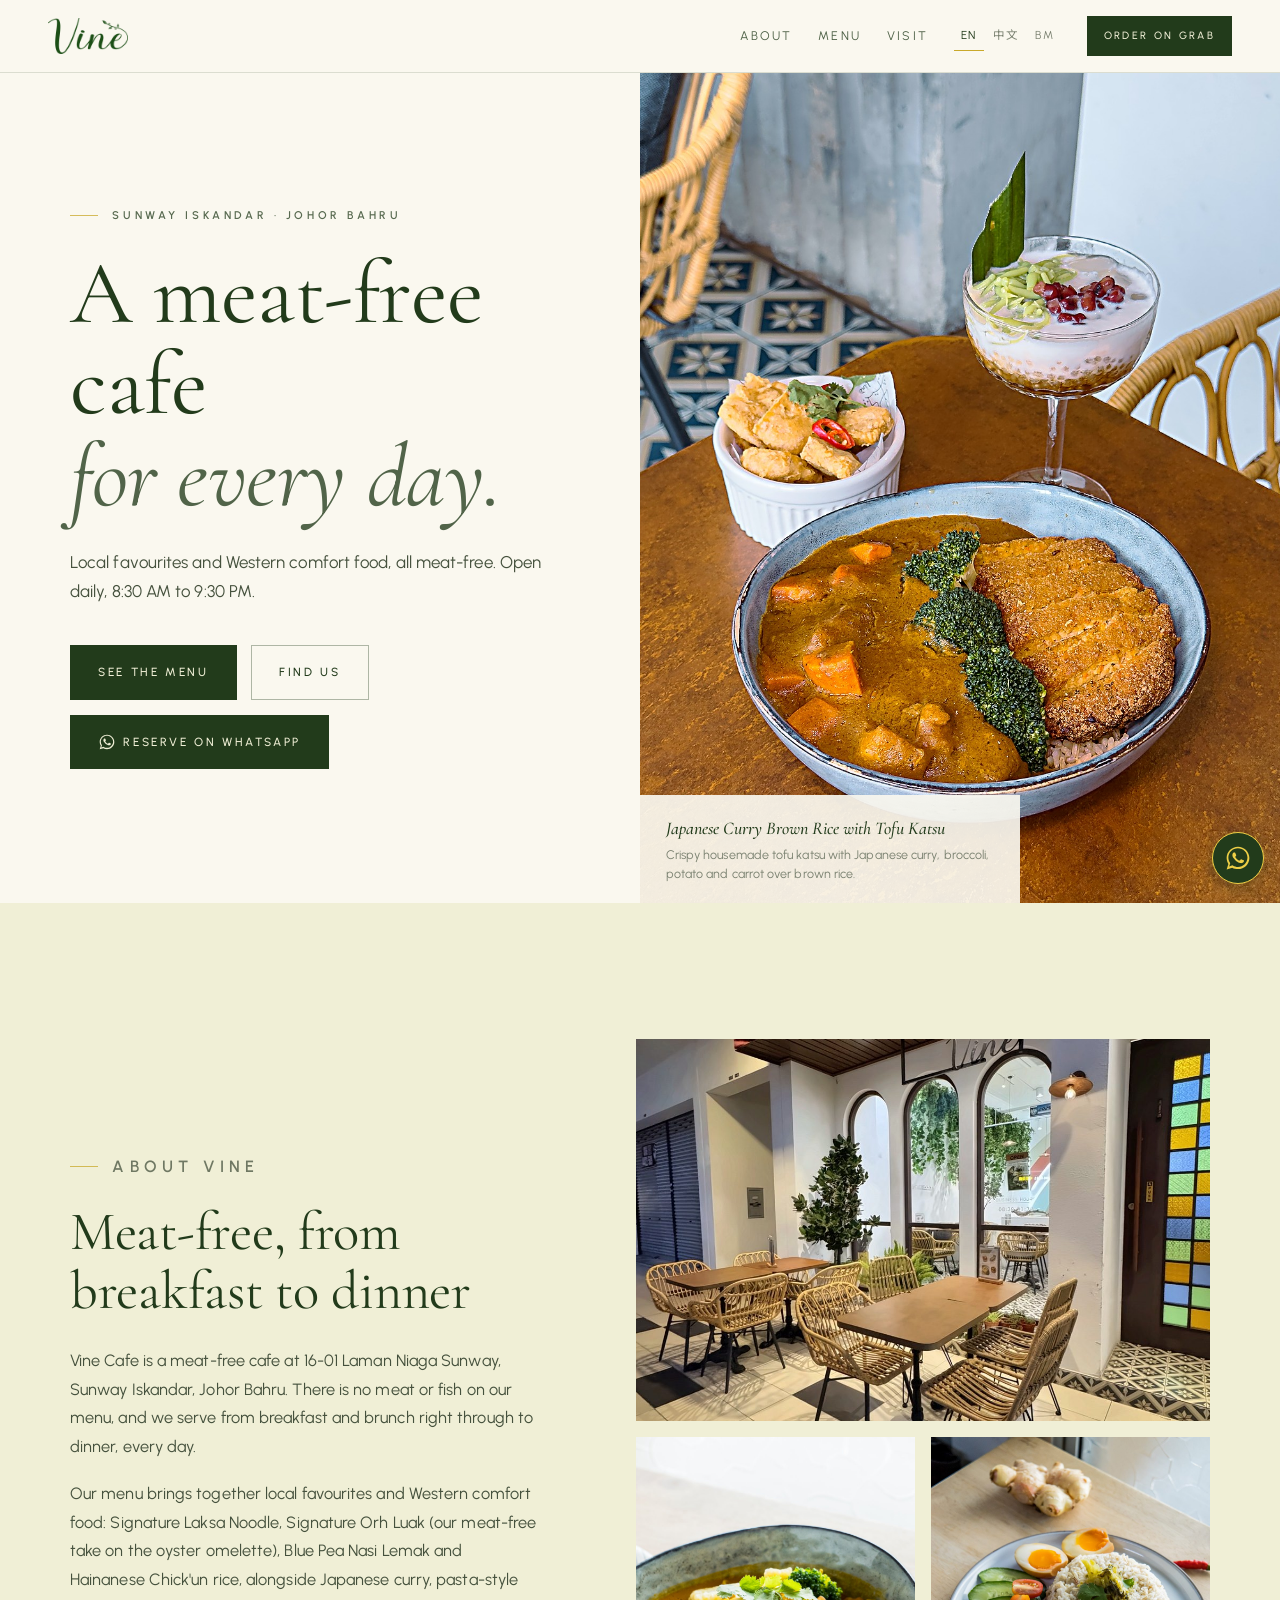
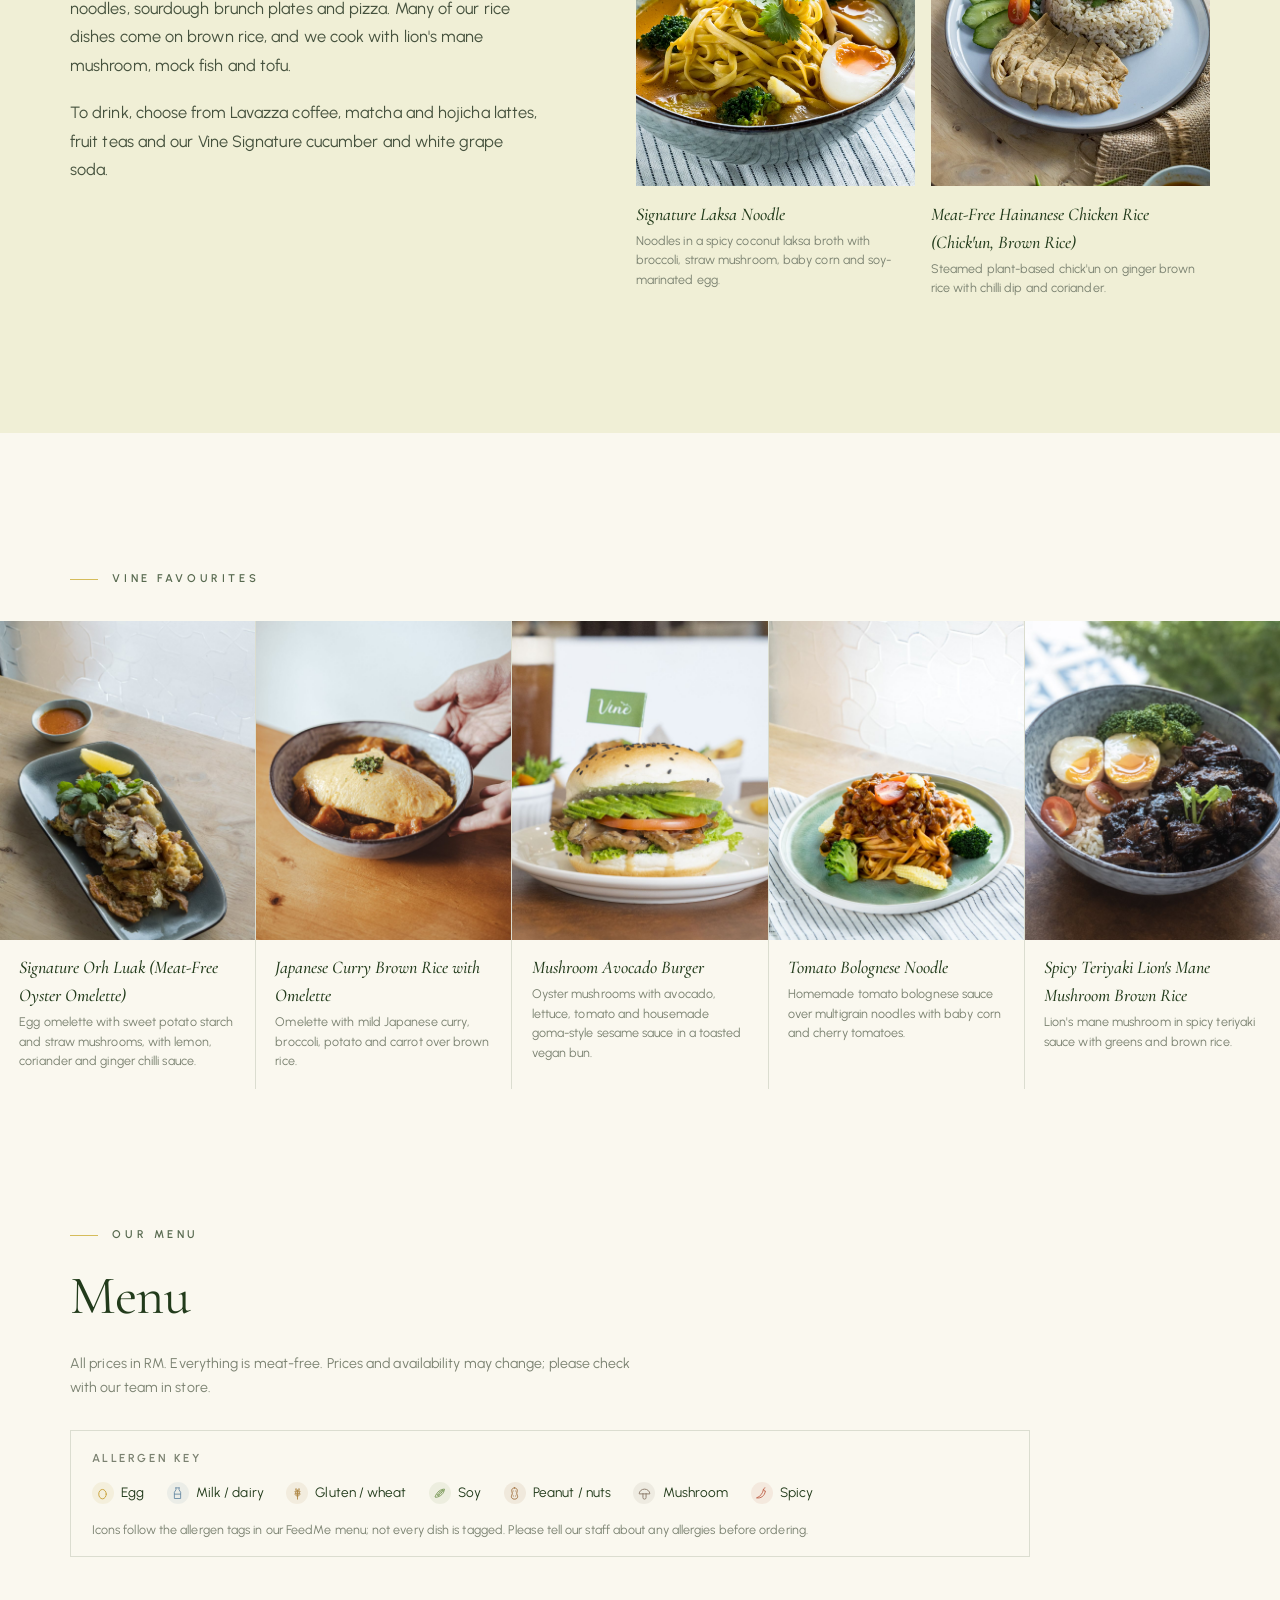
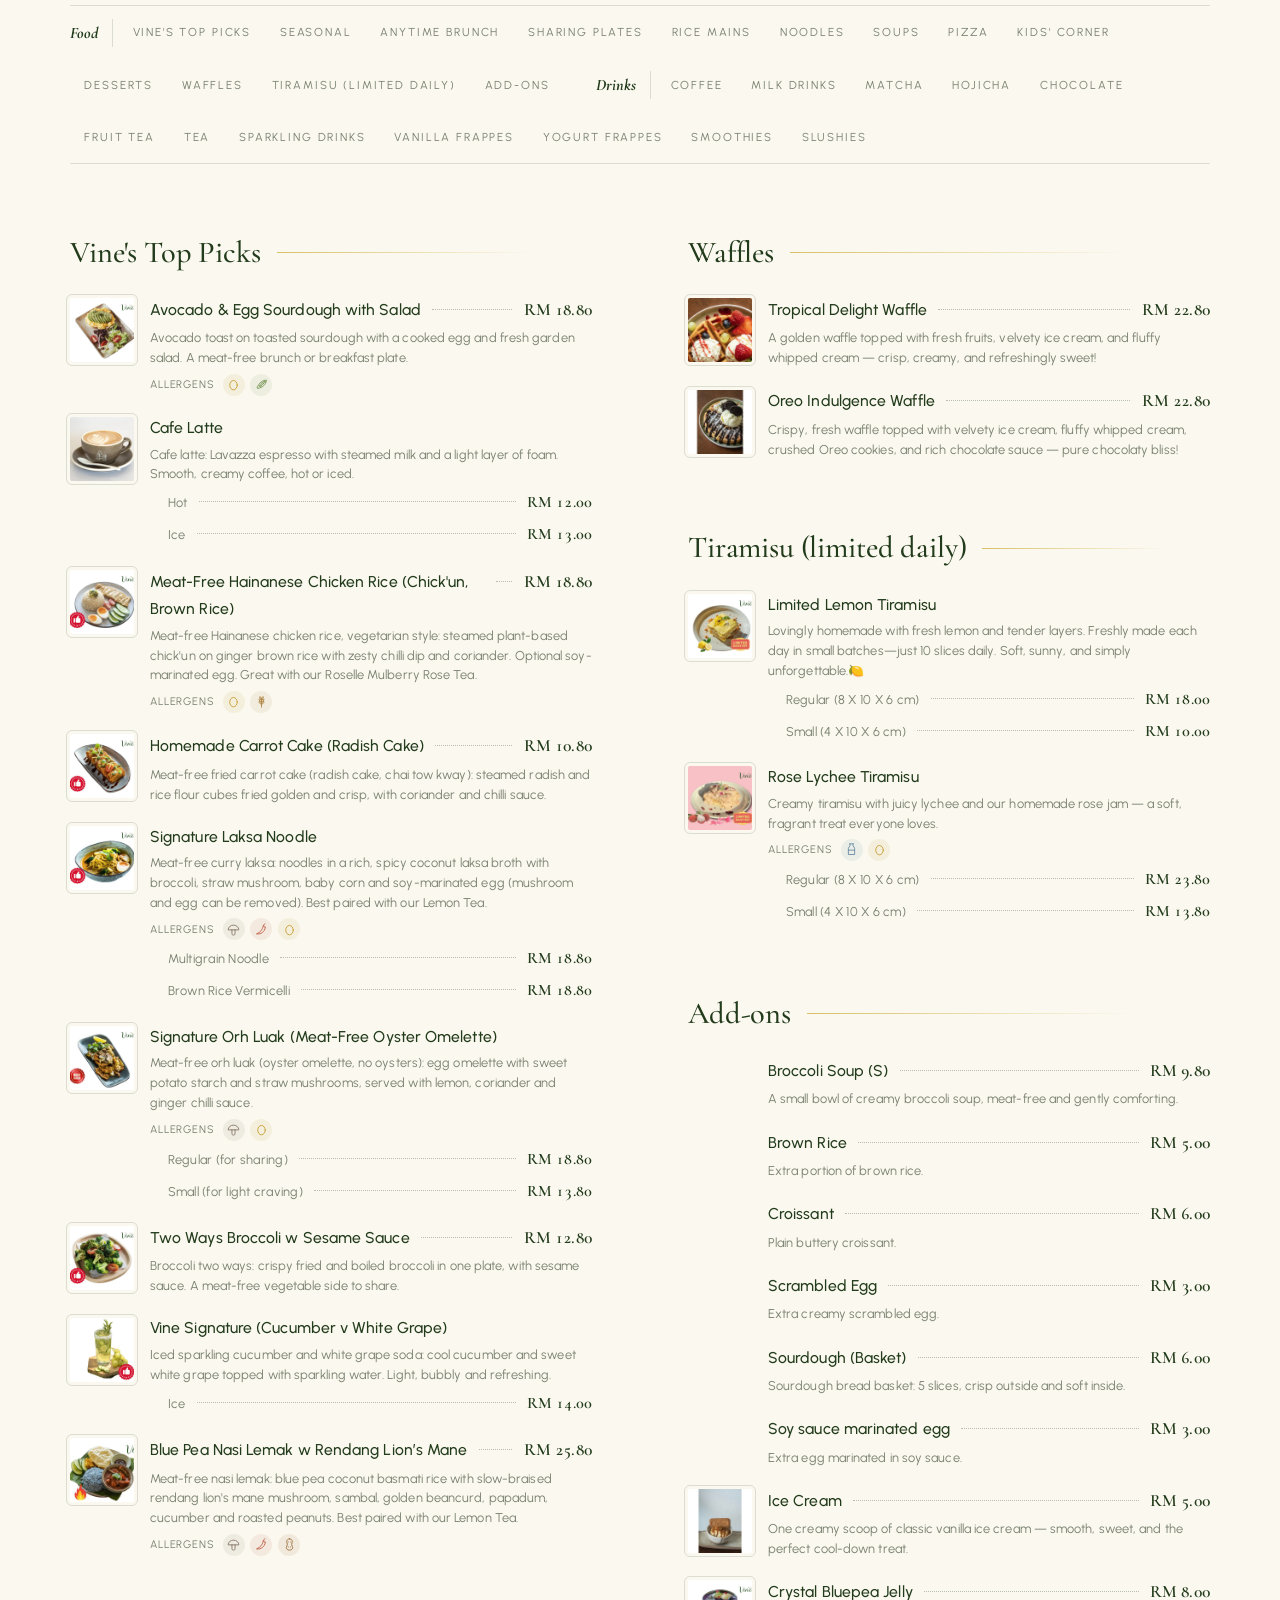
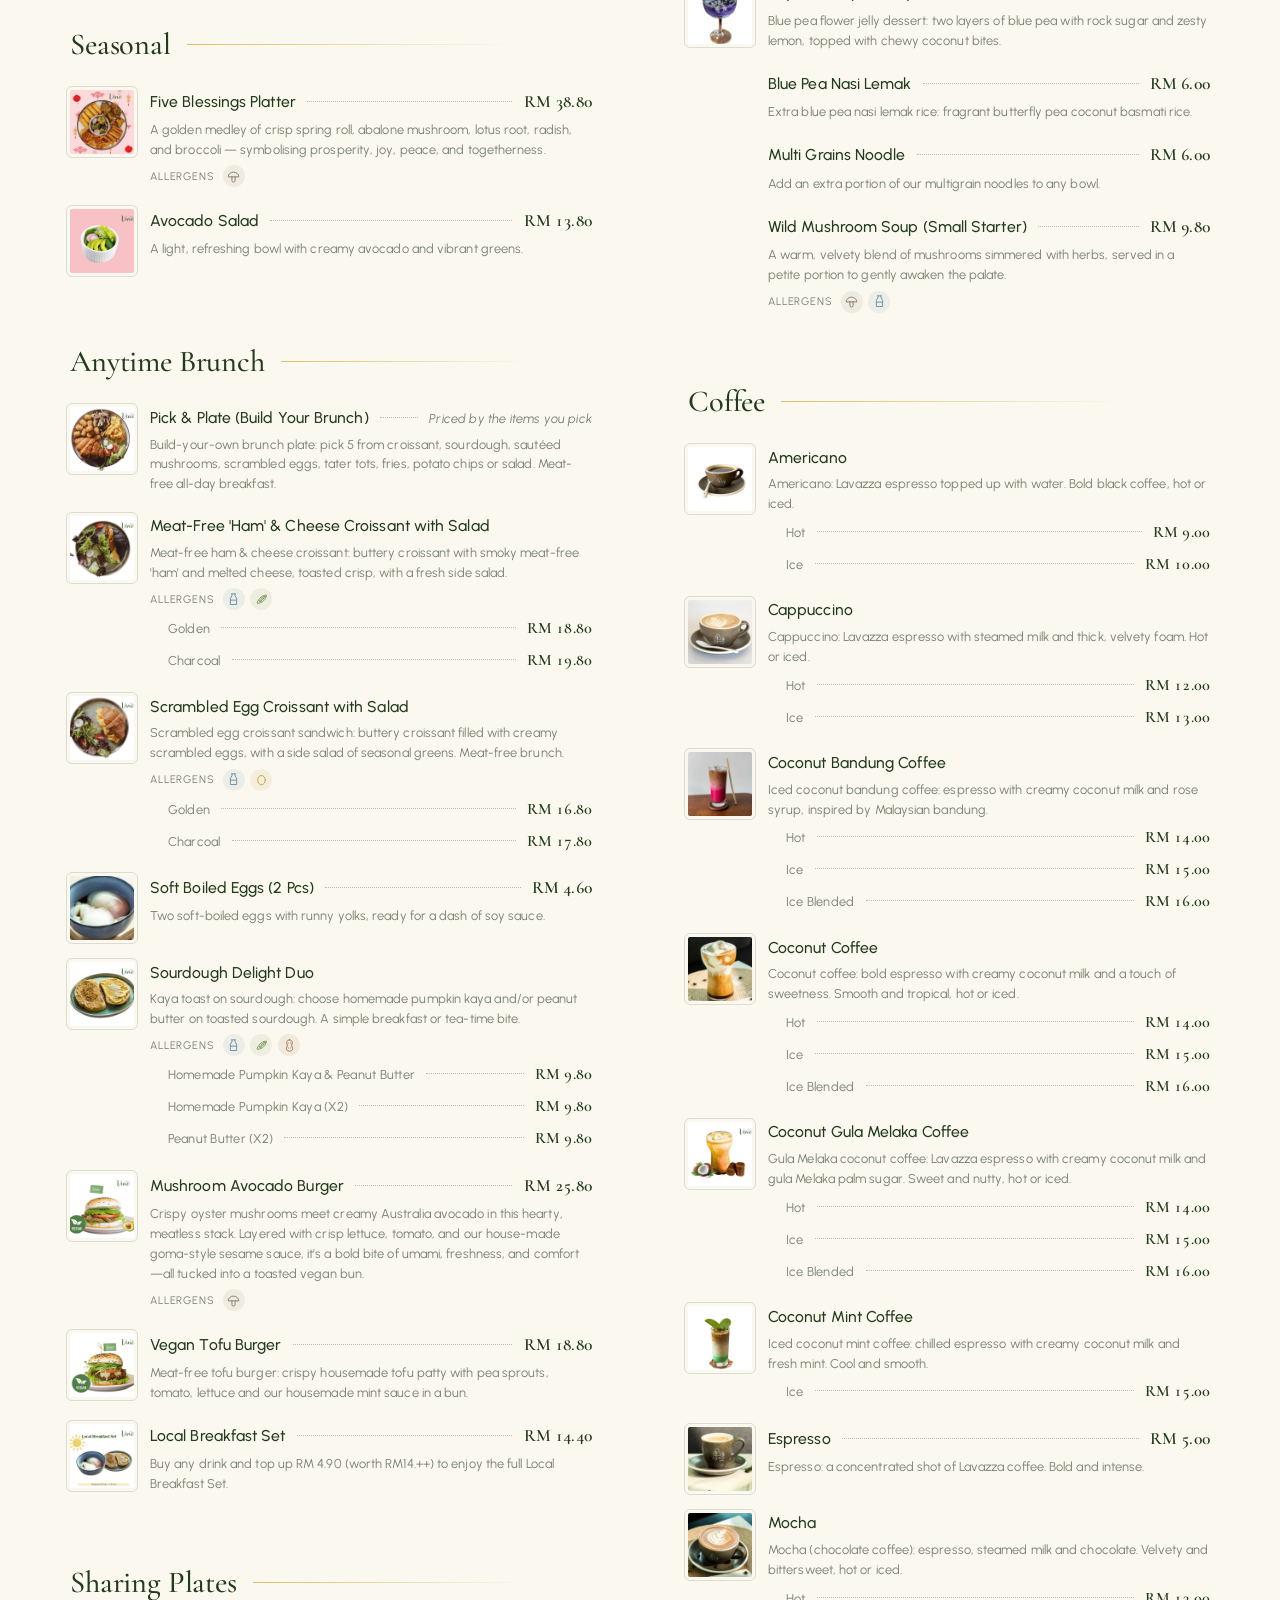
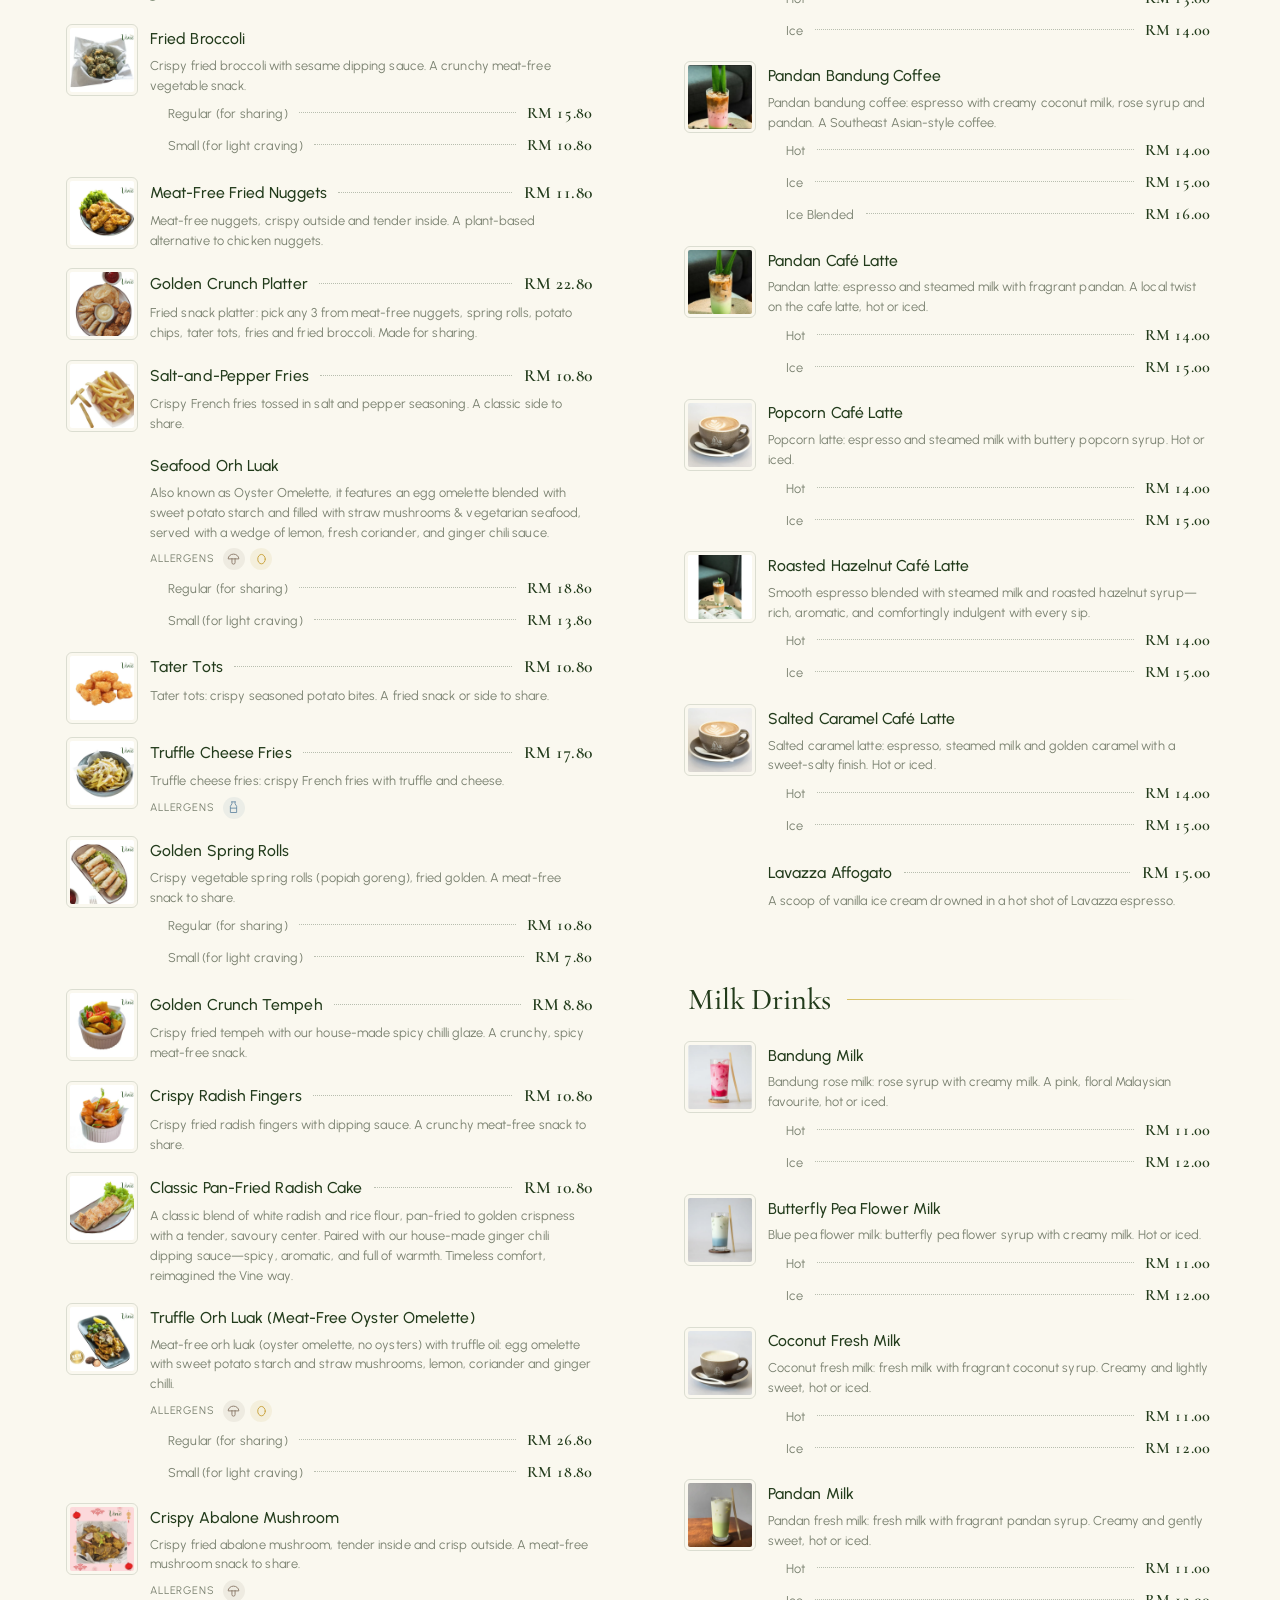
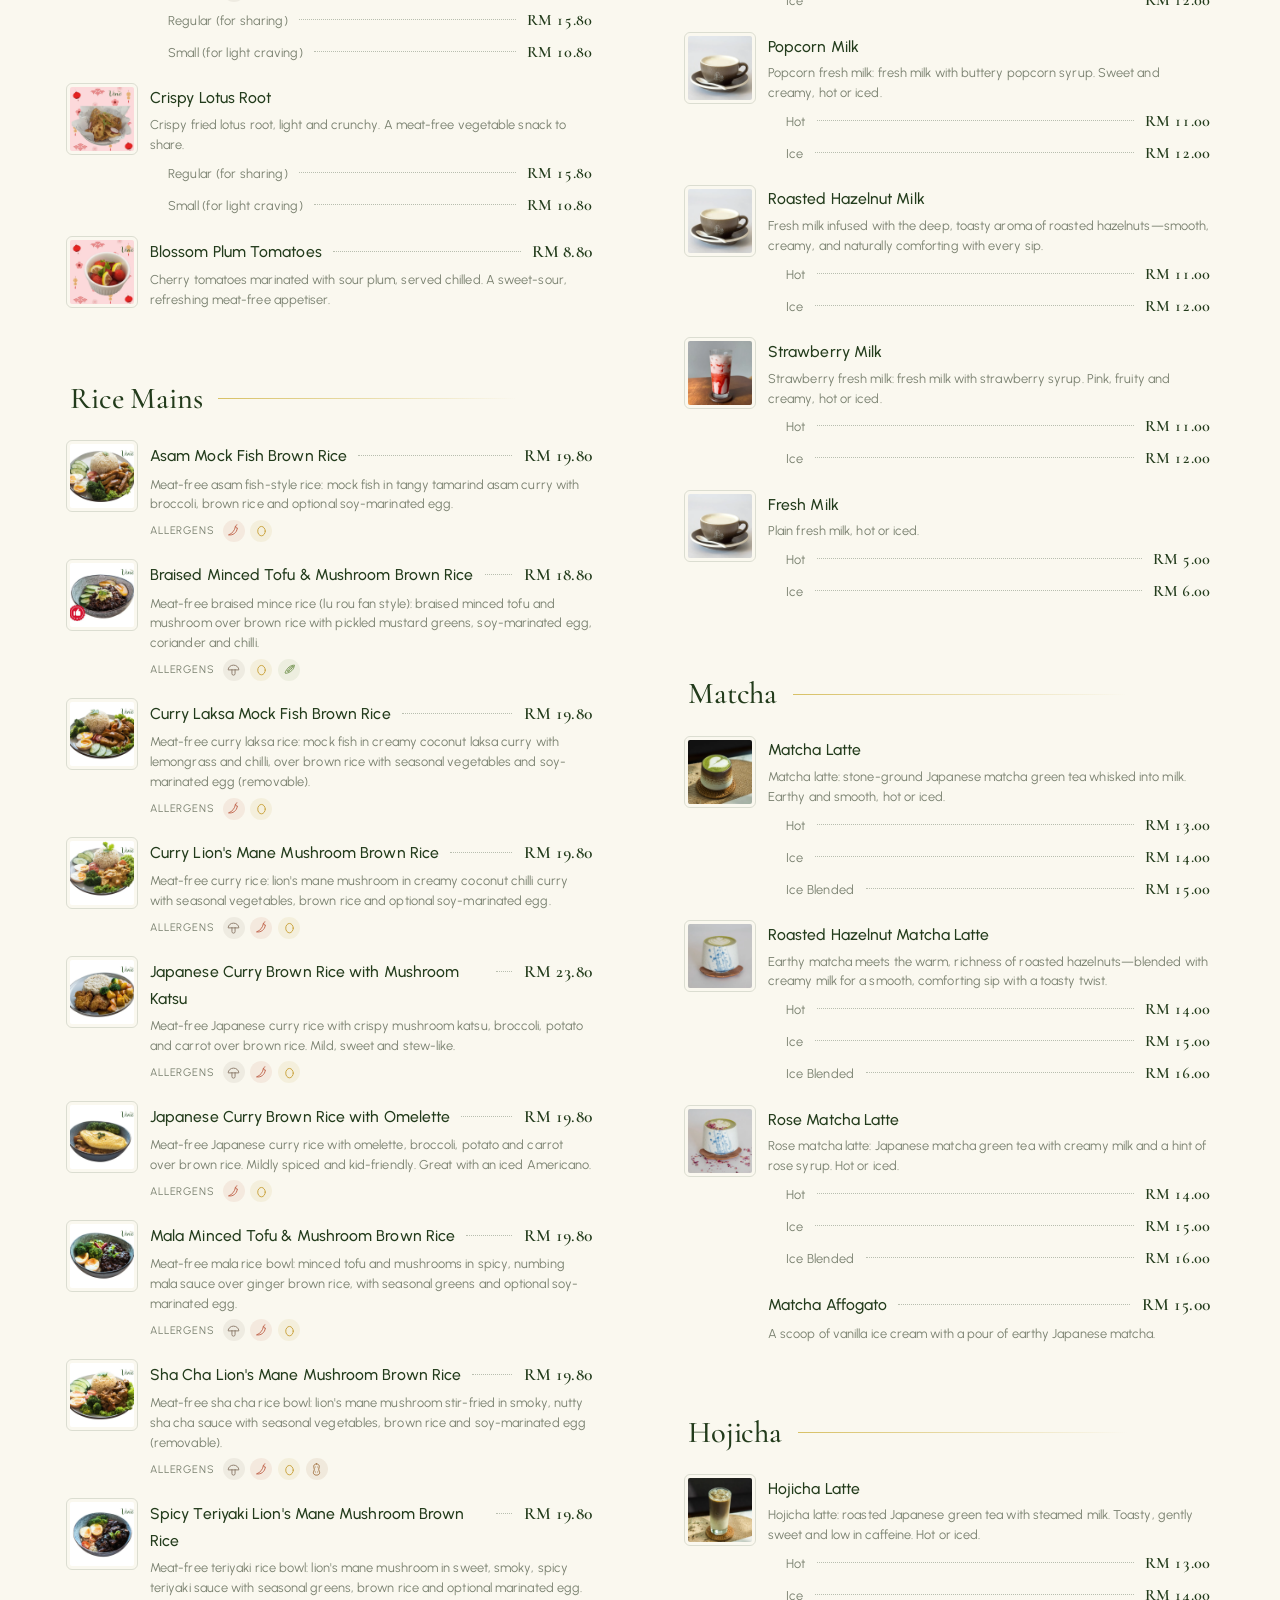
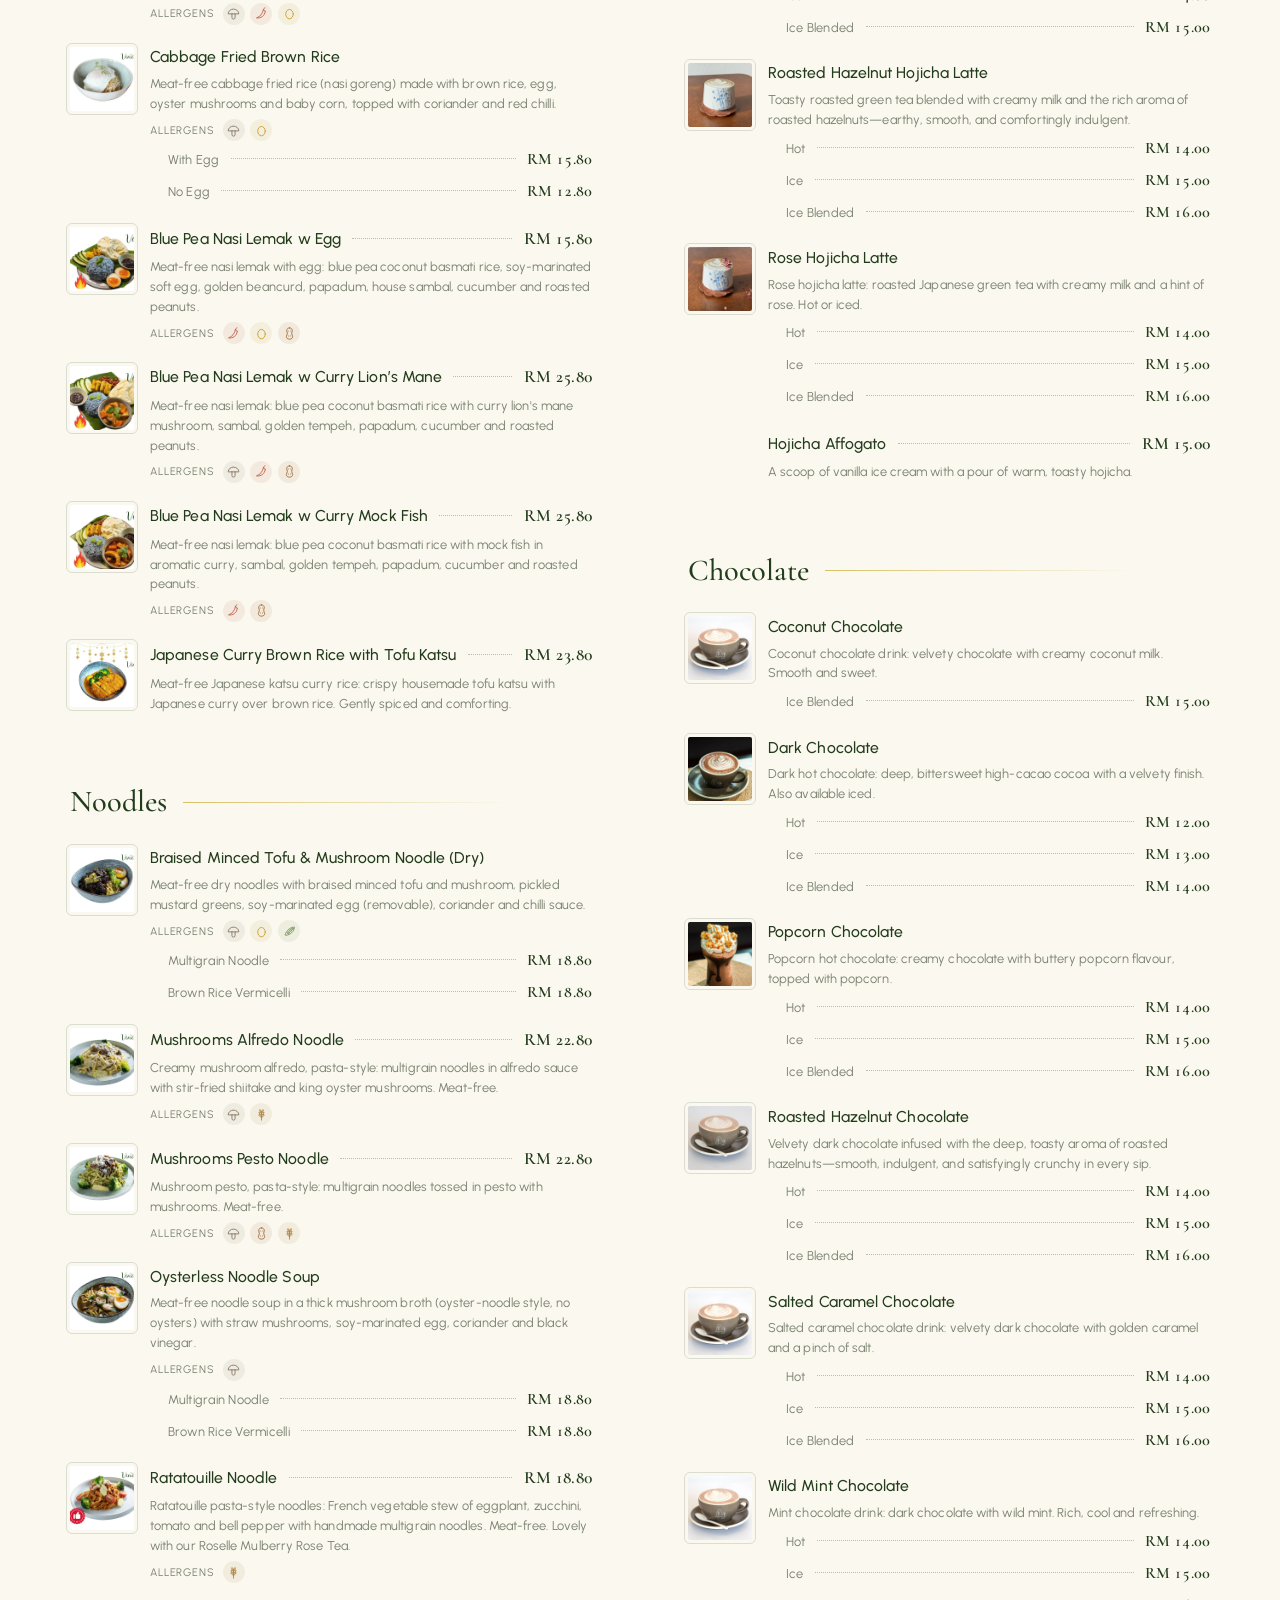
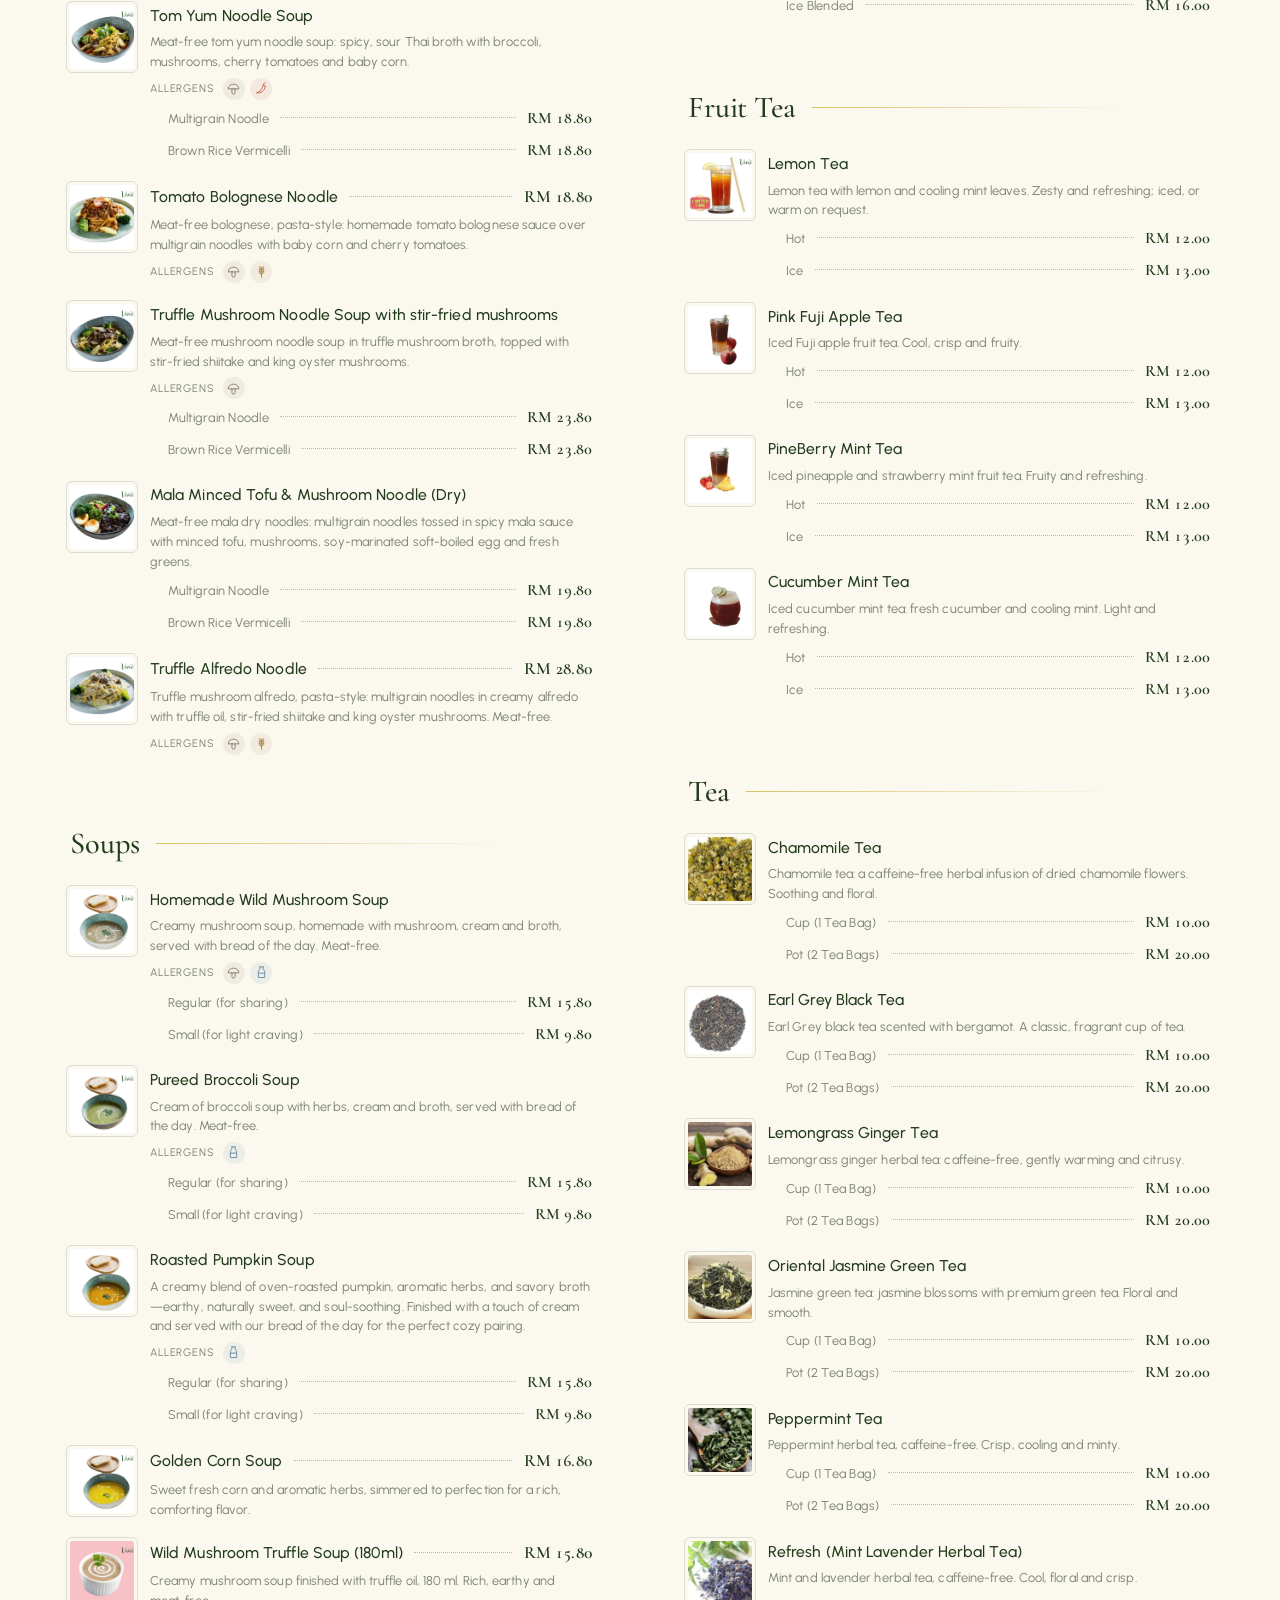
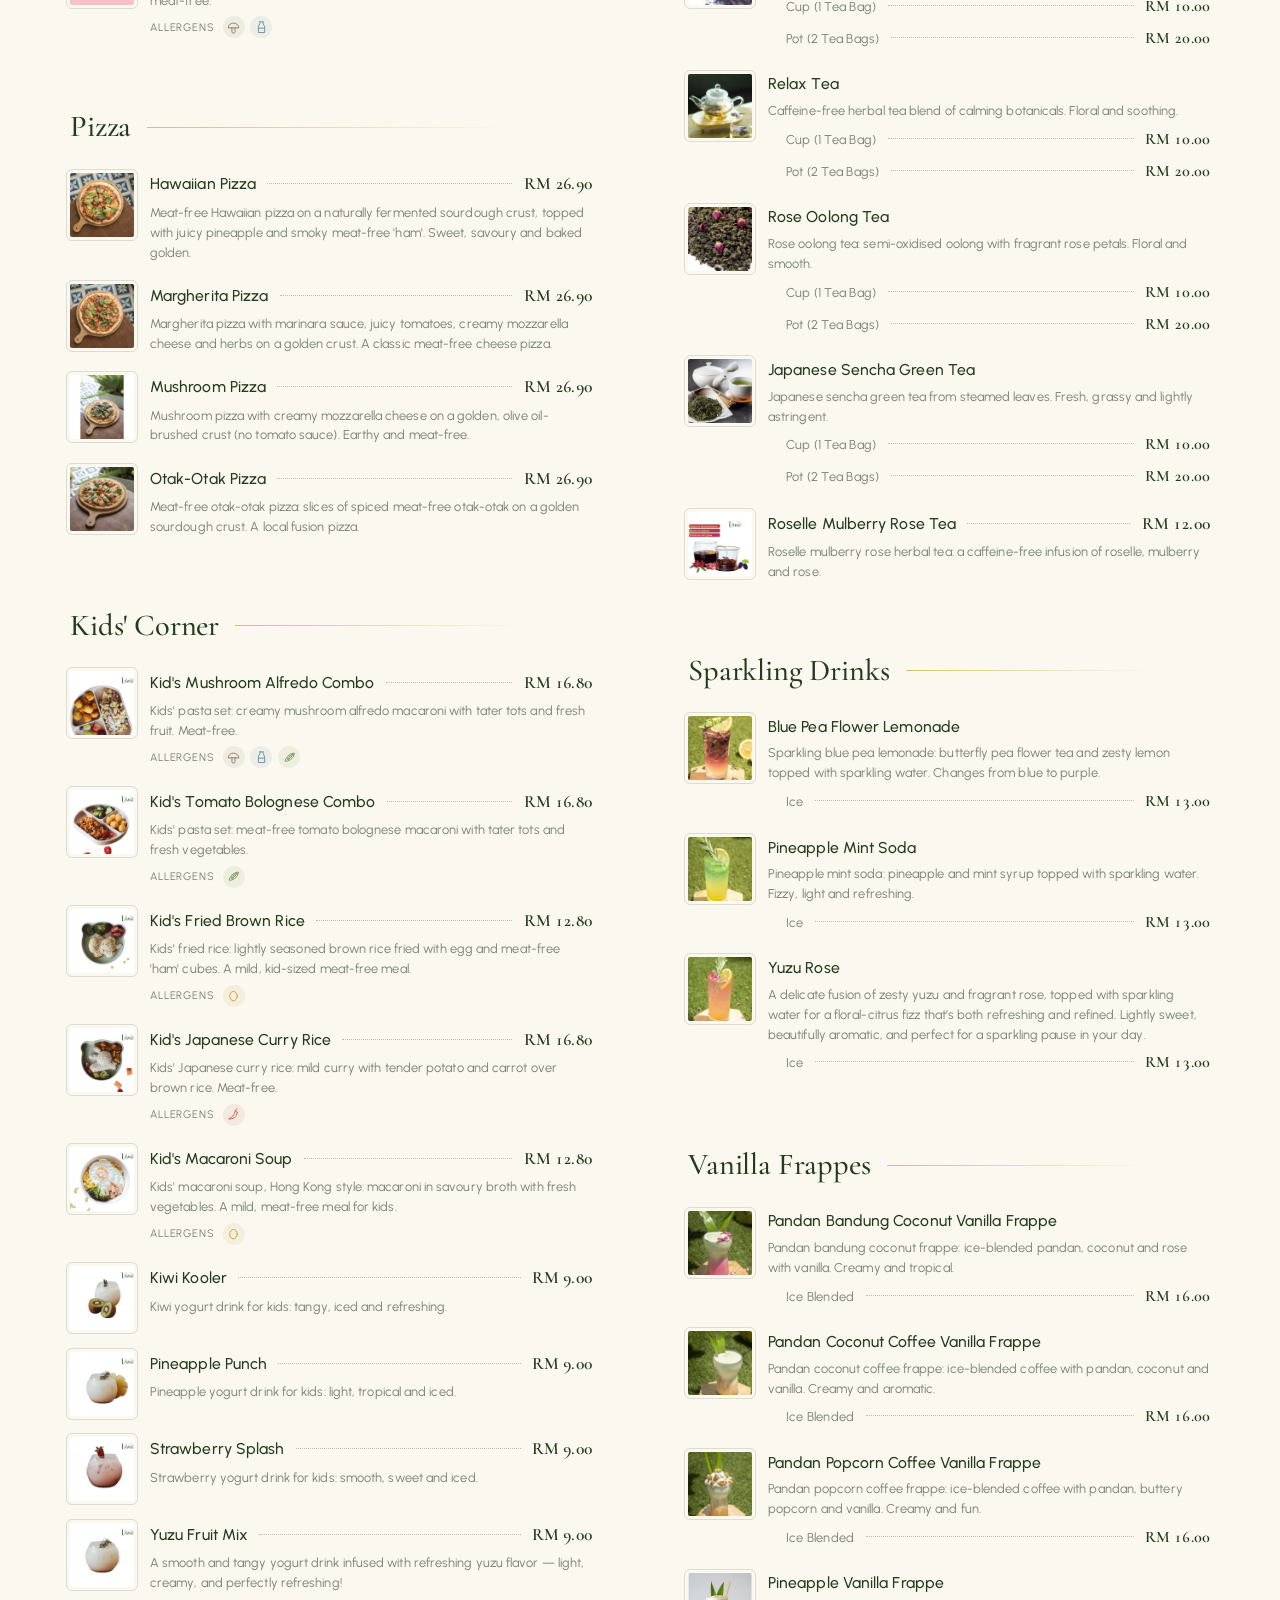
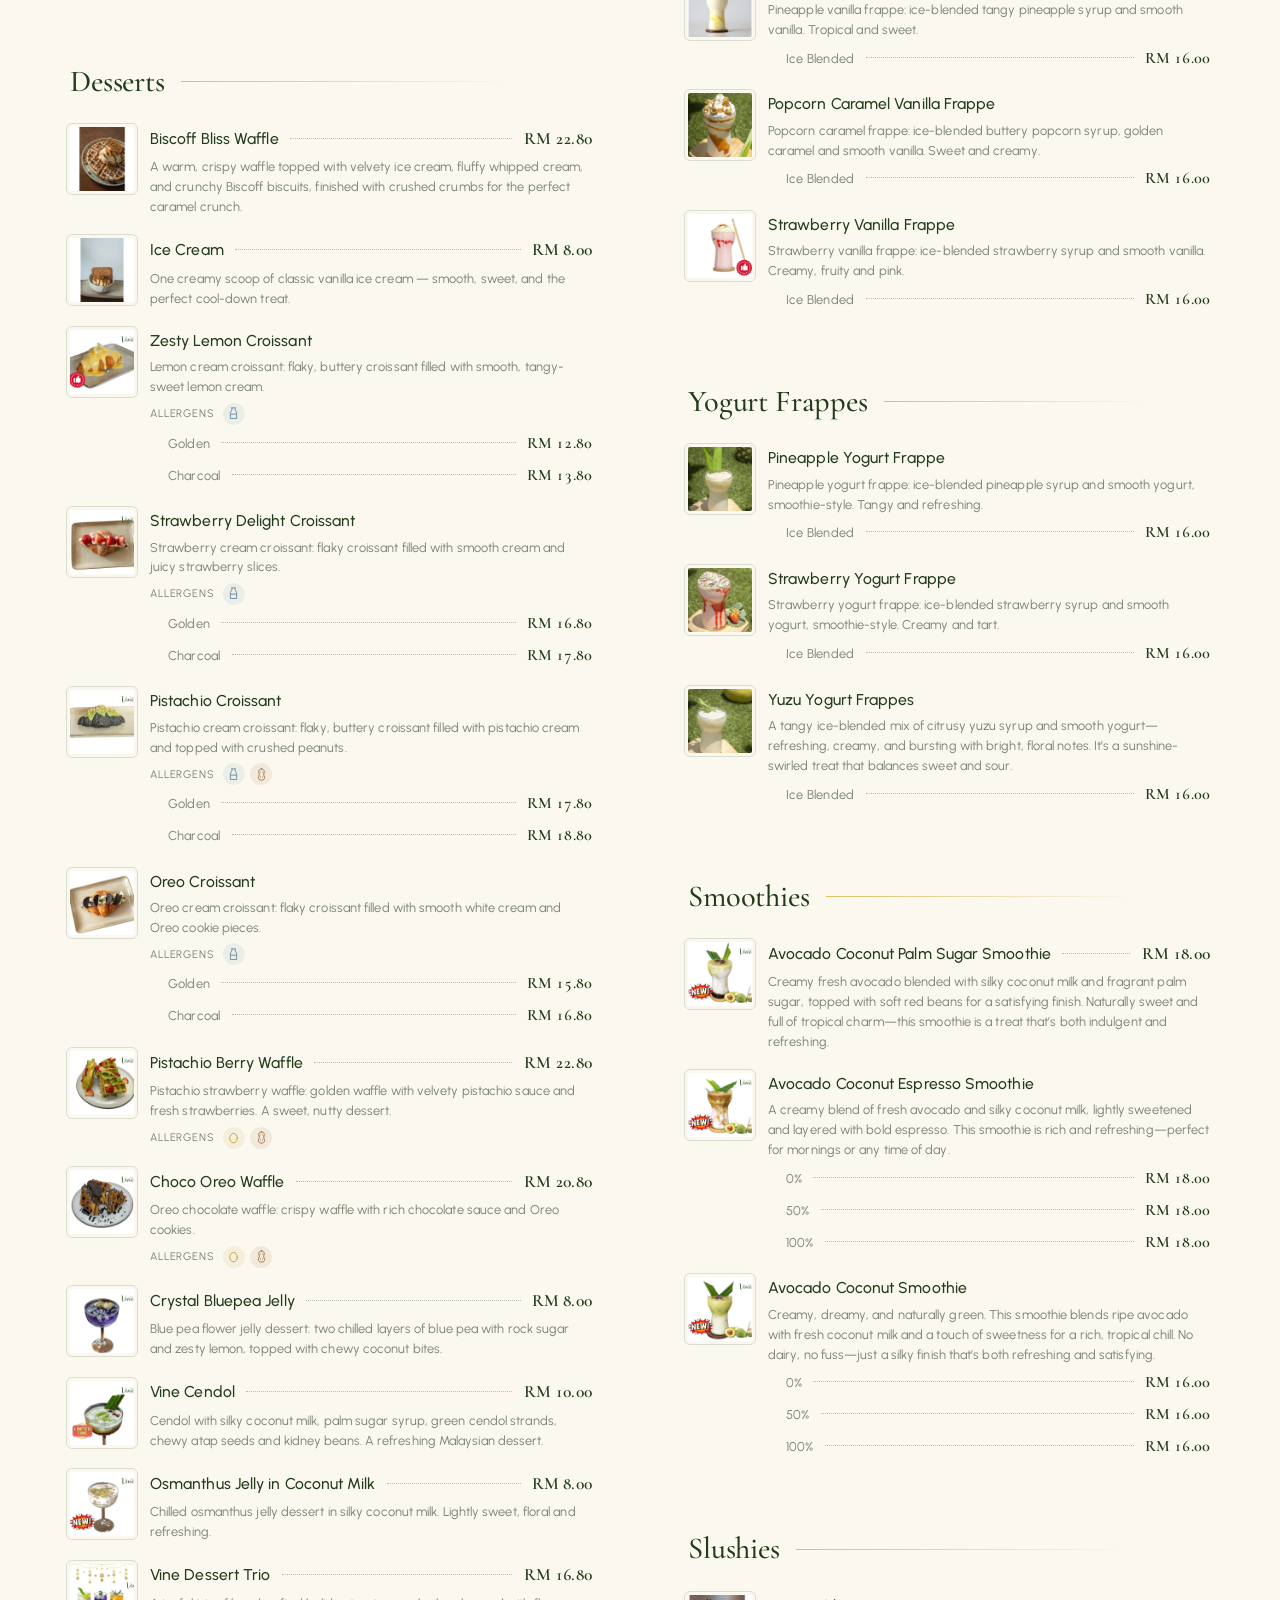
==== index.html @ e1007457 "Menu sync with FeedMe 21 Oct: remove Potato Flat Chips" ====
<!doctype html>
<html lang="en">
<head>
<meta charset="utf-8">
<meta name="viewport" content="width=device-width, initial-scale=1">
<title>Vine Cafe | Meat-free cafe in Sunway Iskandar, Johor Bahru</title>
<meta name="description" content="Vine Cafe is a meat-free cafe at 16-01 Laman Niaga Sunway, Sunway Iskandar, Johor Bahru. Open daily 8:30 AM to 9:30 PM.">
<link rel="canonical" href="https://vine-cafe.com/">
<link rel="alternate" hreflang="en" href="https://vine-cafe.com/?lang=en">
<link rel="alternate" hreflang="zh-Hans" href="https://vine-cafe.com/?lang=zh">
<link rel="alternate" hreflang="ms" href="https://vine-cafe.com/?lang=ms">
<link rel="alternate" hreflang="x-default" href="https://vine-cafe.com/">
<meta property="og:type" content="website">
<meta property="og:url" content="https://vine-cafe.com/">
<meta property="og:title" content="Vine Cafe | Meat-free cafe in Sunway Iskandar">
<meta property="og:description" content="Local favourites and Western comfort food, all meat-free. Open daily 8:30 AM to 9:30 PM.">
<meta property="og:image" content="https://vine-cafe.com/images/orh_luak.jpg">
<meta name="theme-color" content="#223B1B">
<link rel="icon" href="images/vine_logo.png">
<link rel="preconnect" href="https://fonts.googleapis.com"><link rel="preconnect" href="https://fonts.gstatic.com" crossorigin>
<link href="https://fonts.googleapis.com/css2?family=Cormorant+Garamond:ital,wght@0,400;0,500;0,600;1,400;1,500&family=Urbanist:wght@400;500;600&family=Noto+Sans+SC:wght@400;500;700&family=Noto+Serif+SC:wght@400;500;600&display=swap" rel="stylesheet">
<link rel="stylesheet" href="styles.css">
<script type="application/ld+json">{"@context":"https://schema.org","@type":"CafeOrCoffeeShop","name":"Vine Cafe","url":"https://vine-cafe.com/","telephone":"+60134144199","image":"https://vine-cafe.com/images/orh_luak.jpg","servesCuisine":"Meat-free","address":{"@type":"PostalAddress","streetAddress":"16-01, Laman Niaga Sunway, Persiaran Medini 3, Sunway Iskandar","postalCode":"79250","addressLocality":"Iskandar Puteri","addressRegion":"Johor","addressCountry":"MY"},"openingHoursSpecification":[{"@type":"OpeningHoursSpecification","dayOfWeek":["Monday","Tuesday","Wednesday","Thursday","Friday","Saturday","Sunday"],"opens":"08:30","closes":"21:30"}],"sameAs":["https://www.instagram.com/vinecafejb/","https://www.facebook.com/vinecafejb/","https://www.tiktok.com/@vinecafejb"]}</script>
<script>(function(){var q=new URLSearchParams(location.search).get('lang');var l=q||localStorage.getItem('vine_lang')||'en';if(['en','zh','ms'].indexOf(l)<0)l='en';document.documentElement.lang={en:'en',zh:'zh-Hans',ms:'ms'}[l];document.documentElement.dataset.lang=l;document.documentElement.classList.add('js');})();</script>
</head>
<body class="t-main">
<header class="top">
  <a class="brand" href="#top"><img src="images/vine_logo.png" alt="Vine Cafe logo" width="160" height="72"></a>
  <nav class="links"><a href="#about"><span data-i18n data-zh="关于我们" data-ms="Tentang Kami">About</span></a><a href="#menu"><span data-i18n data-zh="菜单" data-ms="Menu">Menu</span></a><a href="#visit"><span data-i18n data-zh="到访" data-ms="Lawati">Visit</span></a>
   <span class="lang" role="group" aria-label="Language"><button data-l="en" lang="en">EN</button><button data-l="zh" lang="zh-Hans">中文</button><button data-l="ms" lang="ms">BM</button></span>
   <a class="btn sm" href="https://food.grab.com/my/en/restaurant/restaurant/1-C4DKAK4EA7LUEJ" target="_blank" rel="noopener"><span data-i18n data-zh="Grab 下单" data-ms="Pesan di Grab">Order on Grab</span></a></nav>
</header>
<main id="top">
<section class="hero">
  <div class="hero-text">
    <p class="kicker"><span data-i18n data-zh="Sunway Iskandar · 新山" data-ms="Sunway Iskandar · Johor Bahru">Sunway Iskandar · Johor Bahru</span></p>
    <h1><span data-i18n data-zh="一家素食咖啡馆，" data-ms="Kafe tanpa daging">A meat-free cafe</span> <em><span data-i18n data-zh="天天都欢迎你。" data-ms="untuk setiap hari.">for every day.</span></em></h1>
    <p class="lead"><span data-i18n data-zh="本地风味与西式家常料理，道道素食。每天营业，早上 8:30 至晚上 9:30。" data-ms="Hidangan kegemaran tempatan dan makanan Barat yang menyelerakan, semuanya tanpa daging. Dibuka setiap hari, 8:30 pagi hingga 9:30 malam.">Local favourites and Western comfort food, all meat-free. Open daily, 8:30 AM to 9:30 PM.</span></p>
    <div class="ctas"><a class="btn" href="#menu"><span data-i18n data-zh="查看菜单" data-ms="Lihat menu">See the menu</span></a><a class="btn ghost" href="#visit"><span data-i18n data-zh="找到我们" data-ms="Cari kami">Find us</span></a><a class="btn wa" href="https://wa.me/60134144199?text=Hi%20Vine%2C%20I%27d%20like%20to%20make%20a%20reservation." target="_blank" rel="noopener"><svg class="wa-ic" viewBox="0 0 32 32" width="18" height="18" aria-hidden="true" focusable="false"><path fill="currentColor" d="M16 3C8.8 3 3 8.7 3 15.8c0 2.5.7 4.9 2 7L3 29l6.4-2c2 1.1 4.3 1.7 6.6 1.7 7.2 0 13-5.7 13-12.8S23.2 3 16 3zm0 23.4c-2.1 0-4.1-.6-5.9-1.7l-.4-.3-3.8 1.2 1.2-3.7-.3-.4c-1.2-1.8-1.8-3.9-1.8-6 0-5.9 4.9-10.6 10.9-10.6s10.9 4.8 10.9 10.6S22 26.4 16 26.4zm6-7.9c-.3-.2-1.9-1-2.2-1.1-.3-.1-.5-.2-.7.2-.2.3-.8 1-1 1.2-.2.2-.4.2-.7.1-.3-.2-1.4-.5-2.6-1.6-1-.9-1.6-1.9-1.8-2.2-.2-.3 0-.5.1-.7l.5-.6c.2-.2.2-.4.3-.6.1-.2.1-.4 0-.6l-1-2.4c-.3-.6-.5-.5-.7-.5h-.6c-.2 0-.6.1-.9.4-.3.3-1.1 1.1-1.1 2.7s1.2 3.1 1.3 3.3c.2.2 2.3 3.5 5.5 4.9.8.3 1.4.5 1.9.7.8.2 1.5.2 2.1.1.6-.1 1.9-.8 2.2-1.5.3-.7.3-1.4.2-1.5-.1-.2-.3-.3-.6-.4z"/></svg><span data-i18n data-zh="透过 WhatsApp 订位" data-ms="Tempah melalui WhatsApp">Reserve on WhatsApp</span></a></div>
  </div>
  <div class="hero-img"><figure class="hero-fig"><picture><source media="(max-width:899px)" srcset="images/hero/hero_curry_katsu_mobile.jpg"><img src="images/hero_curry_katsu.jpg" fetchpriority="high" alt="Japanese Curry Brown Rice with Tofu Katsu" width="1040" height="1300"></picture><figcaption><b data-i18n data-zh="日式咖喱炸豆腐排糙米饭" data-ms="Nasi Perang Kari Jepun dengan Katsu Tauhu">Japanese Curry Brown Rice with Tofu Katsu</b><span class="cap-d" data-i18n data-zh="自制香脆炸豆腐排配日式咖喱、西兰花、马铃薯和胡萝卜，盖在糙米饭上。" data-ms="Katsu tauhu rangup buatan sendiri dengan kari Jepun, brokoli, kentang dan lobak merah atas nasi perang.">Crispy housemade tofu katsu with Japanese curry, broccoli, potato and carrot over brown rice.</span></figcaption></figure></div>
</section>
<section class="about" id="about">
  <div class="about-text">
    <p class="kicker"><span data-i18n data-zh="关于 Vine" data-ms="Tentang Vine">About Vine</span></p>
    <h2><span data-i18n data-zh="从早餐到晚餐，都是素食" data-ms="Tanpa daging, dari sarapan hingga makan malam">Meat-free, from breakfast to dinner</span></h2>
    <p><span data-i18n data-zh="Vine Cafe 是一家素食咖啡馆，位于新山 Sunway Iskandar 的 16-01 Laman Niaga Sunway。我们的菜单没有肉，也没有鱼；每天从早餐、早午餐一直供应到晚餐。" data-ms="Vine Cafe ialah kafe tanpa daging di 16-01 Laman Niaga Sunway, Sunway Iskandar, Johor Bahru. Tiada daging atau ikan dalam menu kami, dan kami menghidangkan makanan dari sarapan dan brunch hingga makan malam, setiap hari.">Vine Cafe is a meat-free cafe at 16-01 Laman Niaga Sunway, Sunway Iskandar, Johor Bahru. There is no meat or fish on our menu, and we serve from breakfast and brunch right through to dinner, every day.</span></p><p><span data-i18n data-zh="菜单结合本地风味与西式家常料理：招牌叻沙、招牌素蚝煎 Orh Luak、蝶豆花 Nasi Lemak、素海南鸡饭，还有日式咖喱、意面风味的面食、酸种面包早午餐和披萨。许多饭类配糙米饭，食材包括猴头菇、素鱼和豆腐。" data-ms="Menu kami menggabungkan hidangan kegemaran tempatan dan makanan Barat: Mi Laksa Istimewa, Orh Luak Istimewa (versi tanpa daging telur dadar tiram), Nasi Lemak Bunga Telang dan nasi ayam Hainan Chick&#x27;un, serta kari Jepun, mi gaya pasta, hidangan brunch sourdough dan piza. Banyak hidangan nasi kami disajikan dengan nasi perang, dan kami memasak dengan cendawan lion&#x27;s mane, ikan tiruan dan tauhu.">Our menu brings together local favourites and Western comfort food: Signature Laksa Noodle, Signature Orh Luak (our meat-free take on the oyster omelette), Blue Pea Nasi Lemak and Hainanese Chick&#x27;un rice, alongside Japanese curry, pasta-style noodles, sourdough brunch plates and pizza. Many of our rice dishes come on brown rice, and we cook with lion&#x27;s mane mushroom, mock fish and tofu.</span></p><p><span data-i18n data-zh="饮品方面，有 Lavazza 咖啡、抹茶与焙茶拿铁、水果茶，以及我们的 Vine 招牌青瓜白葡萄苏打。" data-ms="Untuk minuman, pilih kopi Lavazza, latte matcha dan hojicha, teh buah dan soda timun dan anggur putih Vine Signature kami.">To drink, choose from Lavazza coffee, matcha and hojicha lattes, fruit teas and our Vine Signature cucumber and white grape soda.</span></p>
  </div>
  <div class="gallery">
    <figure><img src="images/interior.jpg" alt="Inside Vine Cafe" loading="lazy" width="1080" height="1350"></figure>
    <figure><img src="images/laksa.jpg" alt="Signature Laksa Noodle" loading="lazy" width="1040" height="1300"><figcaption><b data-i18n data-zh="招牌椰香叻沙" data-ms="Mi Laksa Istimewa">Signature Laksa Noodle</b><span class="cap-d" data-i18n data-zh="香辣椰浆叻沙汤面，配西兰花、草菇、玉米笋和酱油卤蛋。" data-ms="Mi dalam kuah laksa santan pedas dengan brokoli, cendawan jerami, jagung muda dan telur rendam kicap.">Noodles in a spicy coconut laksa broth with broccoli, straw mushroom, baby corn and soy-marinated egg.</span></figcaption></figure><figure><img src="images/chickun_rice_owner.jpg" alt="Meat-Free Hainanese Chicken Rice (Chick&#x27;un, Brown Rice)" loading="lazy" width="1040" height="1300"><figcaption><b data-i18n data-zh="素海南鸡饭（素鸡，糙米）" data-ms="Nasi Ayam Hainan Tanpa Daging (Chick&#x27;un, Nasi Perang)">Meat-Free Hainanese Chicken Rice (Chick&#x27;un, Brown Rice)</b><span class="cap-d" data-i18n data-zh="蒸素鸡配姜味糙米饭、辣椒蘸酱和芫荽。" data-ms="Chick&#x27;un berasaskan tumbuhan yang dikukus, atas nasi perang halia dengan cili celup dan ketumbar.">Steamed plant-based chick&#x27;un on ginger brown rice with chilli dip and coriander.</span></figcaption></figure>
  </div>
</section>
<p class="kicker strip-k"><span data-i18n data-zh="Vine 人气之选" data-ms="Kegemaran Vine">Vine favourites</span></p>
<section class="strip" aria-label="Vine favourites"><figure><img src="images/orh_luak.jpg" alt="Signature Orh Luak (Meat-Free Oyster Omelette)" loading="lazy" width="1040" height="1300"><figcaption><b data-i18n data-zh="招牌素蚝煎 Orh Luak" data-ms="Orh Luak Istimewa (Telur Dadar Tiram Tanpa Daging)">Signature Orh Luak (Meat-Free Oyster Omelette)</b><span class="cap-d" data-i18n data-zh="蛋煎加番薯粉与草菇，配柠檬、芫荽和姜辣椒酱。" data-ms="Telur dadar dengan kanji ubi keledek dan cendawan jerami, dihidang bersama lemon, ketumbar dan sos cili halia.">Egg omelette with sweet potato starch and straw mushrooms, with lemon, coriander and ginger chilli sauce.</span></figcaption></figure><figure><img src="images/curry_omelette_owner.jpg" alt="Japanese Curry Brown Rice with Omelette" loading="lazy" width="1040" height="1300"><figcaption><b data-i18n data-zh="日式咖喱蛋包糙米饭" data-ms="Nasi Perang Kari Jepun dengan Telur Dadar">Japanese Curry Brown Rice with Omelette</b><span class="cap-d" data-i18n data-zh="蛋包配温和日式咖喱、西兰花、马铃薯和胡萝卜，盖在糙米饭上。" data-ms="Telur dadar dengan kari Jepun yang lembut, brokoli, kentang dan lobak merah atas nasi perang.">Omelette with mild Japanese curry, broccoli, potato and carrot over brown rice.</span></figcaption></figure><figure><img src="images/mushroom_avocado_burger.jpg" alt="Mushroom Avocado Burger" loading="lazy" width="1040" height="1300"><figcaption><b data-i18n data-zh="蘑菇牛油果汉堡" data-ms="Burger Cendawan Avokado">Mushroom Avocado Burger</b><span class="cap-d" data-i18n data-zh="平菇配牛油果、生菜、番茄和自制芝麻酱，夹在烤香的纯素面包中。" data-ms="Cendawan tiram dengan avokado, salad, tomato dan sos bijan gaya goma buatan sendiri dalam roti vegan bakar.">Oyster mushrooms with avocado, lettuce, tomato and housemade goma-style sesame sauce in a toasted vegan bun.</span></figcaption></figure><figure><img src="images/bolognese.jpg" alt="Tomato Bolognese Noodle" loading="lazy" width="1040" height="1300"><figcaption><b data-i18n data-zh="番茄波隆那面" data-ms="Mi Bolognese Tomato">Tomato Bolognese Noodle</b><span class="cap-d" data-i18n data-zh="自制番茄波隆那酱拌杂粮面，配玉米笋和小番茄。" data-ms="Sos bolognese tomato buatan sendiri atas mi bijirin dengan jagung muda dan tomato ceri.">Homemade tomato bolognese sauce over multigrain noodles with baby corn and cherry tomatoes.</span></figcaption></figure><figure><img src="images/teriyaki.jpg" alt="Spicy Teriyaki Lion&#x27;s Mane Mushroom Brown Rice" loading="lazy" width="1040" height="1300"><figcaption><b data-i18n data-zh="香辣照烧猴头菇糙米饭" data-ms="Nasi Perang Cendawan Lion&#x27;s Mane Teriyaki Pedas">Spicy Teriyaki Lion&#x27;s Mane Mushroom Brown Rice</b><span class="cap-d" data-i18n data-zh="香辣照烧猴头菇，配蔬菜和糙米饭。" data-ms="Cendawan lion&#x27;s mane dalam sos teriyaki pedas dengan sayur-sayuran dan nasi perang.">Lion&#x27;s mane mushroom in spicy teriyaki sauce with greens and brown rice.</span></figcaption></figure></section>
<section class="menu" id="menu">
  <p class="kicker"><span data-i18n data-zh="我们的菜单" data-ms="Menu kami">Our menu</span></p>
  <h2><span data-i18n data-zh="菜单" data-ms="Menu">Menu</span></h2>
  <p class="note"><span data-i18n data-zh="价格以马币（RM）计。所有餐点均为素食。价格与供应或有变动，请向店内同事确认。" data-ms="Semua harga dalam RM. Semua hidangan tanpa daging. Harga dan ketersediaan mungkin berubah; sila semak dengan pasukan kami di kedai.">All prices in RM. Everything is meat-free. Prices and availability may change; please check with our team in store.</span></p>
  <aside class="al-legend" aria-label="Allergen key"><h4 data-i18n data-zh="过敏原说明" data-ms="Petunjuk alergen">Allergen key</h4><ul><li><span class="al al-egg" style="--alc:#C9A23A" role="img" aria-label="Egg" title="Egg" data-zh="鸡蛋" data-ms="Telur"><svg viewBox="0 0 24 24" width="16" height="16" aria-hidden="true" fill="none" stroke="currentColor" stroke-width="1.5" stroke-linecap="round" stroke-linejoin="round"><ellipse cx="12" cy="13" rx="6" ry="7.5"/></svg></span><span data-i18n data-zh="鸡蛋" data-ms="Telur">Egg</span></li><li><span class="al al-milk" style="--alc:#6E8FA8" role="img" aria-label="Milk / dairy" title="Milk / dairy" data-zh="牛奶／乳制品" data-ms="Susu / tenusu"><svg viewBox="0 0 24 24" width="16" height="16" aria-hidden="true" fill="none" stroke="currentColor" stroke-width="1.5" stroke-linecap="round" stroke-linejoin="round"><path d="M9 3h6M9.5 3v3L7 10v10h10V10l-2.5-4V3"/><path d="M7 13h10"/></svg></span><span data-i18n data-zh="牛奶／乳制品" data-ms="Susu / tenusu">Milk / dairy</span></li><li><span class="al al-gluten" style="--alc:#B08A4A" role="img" aria-label="Gluten / wheat" title="Gluten / wheat" data-zh="麸质／小麦" data-ms="Gluten / gandum"><svg viewBox="0 0 24 24" width="16" height="16" aria-hidden="true" fill="none" stroke="currentColor" stroke-width="1.5" stroke-linecap="round" stroke-linejoin="round"><path d="M12 21V8"/><path d="M12 12c-2.5 0-4-1.5-4-4 2.5 0 4 1.5 4 4zM12 12c2.5 0 4-1.5 4-4-2.5 0-4 1.5-4 4zM12 8c-2 0-3-1.5-3-3.5 2 0 3 1.5 3 3.5zM12 8c2 0 3-1.5 3-3.5-2 0-3 1.5-3 3.5zM12 16c-2.5 0-4-1.5-4-4 2.5 0 4 1.5 4 4zM12 16c2.5 0 4-1.5 4-4-2.5 0-4 1.5-4 4z"/></svg></span><span data-i18n data-zh="麸质／小麦" data-ms="Gluten / gandum">Gluten / wheat</span></li><li><span class="al al-soy" style="--alc:#7C9A5B" role="img" aria-label="Soy" title="Soy" data-zh="大豆" data-ms="Soya"><svg viewBox="0 0 24 24" width="16" height="16" aria-hidden="true" fill="none" stroke="currentColor" stroke-width="1.5" stroke-linecap="round" stroke-linejoin="round"><path d="M5 17c3-8 9-12 15-12-1 7-6 12-13 13z"/><circle cx="10" cy="14" r="1.6"/><circle cx="13.5" cy="10.5" r="1.6"/><circle cx="16.5" cy="7.5" r="1.3"/></svg></span><span data-i18n data-zh="大豆" data-ms="Soya">Soy</span></li><li><span class="al al-peanut" style="--alc:#A0703F" role="img" aria-label="Peanut / nuts" title="Peanut / nuts" data-zh="花生／坚果" data-ms="Kacang tanah / kekacang"><svg viewBox="0 0 24 24" width="16" height="16" aria-hidden="true" fill="none" stroke="currentColor" stroke-width="1.5" stroke-linecap="round" stroke-linejoin="round"><path d="M12 3c2.8 0 4.5 2 4.5 4.3 0 1.6-1 2.4-1 4.7s1.5 3 1.5 5c0 2.6-2.2 4-5 4s-5-1.4-5-4c0-2 1.5-2.7 1.5-5S7.5 8.9 7.5 7.3C7.5 5 9.2 3 12 3z"/><path d="M10 8h.01M14 8h.01M10.5 16h.01M13.5 16h.01"/></svg></span><span data-i18n data-zh="花生／坚果" data-ms="Kacang tanah / kekacang">Peanut / nuts</span></li><li><span class="al al-mushroom" style="--alc:#8C7B6B" role="img" aria-label="Mushroom" title="Mushroom" data-zh="蘑菇" data-ms="Cendawan"><svg viewBox="0 0 24 24" width="16" height="16" aria-hidden="true" fill="none" stroke="currentColor" stroke-width="1.5" stroke-linecap="round" stroke-linejoin="round"><path d="M3.5 12a8.5 7 0 0 1 17 0z"/><path d="M9.5 12v6.5a2.5 2.5 0 0 0 5 0V12"/></svg></span><span data-i18n data-zh="蘑菇" data-ms="Cendawan">Mushroom</span></li><li><span class="al al-spicy" style="--alc:#C2674F" role="img" aria-label="Spicy" title="Spicy" data-zh="辣" data-ms="Pedas"><svg viewBox="0 0 24 24" width="16" height="16" aria-hidden="true" fill="none" stroke="currentColor" stroke-width="1.5" stroke-linecap="round" stroke-linejoin="round"><path d="M15 6c-1 6-5 11-11 13 7 1 13-3 14-10"/><path d="M15 6c1.5 0 3 1 3 3M15 6c0-1.5 1-2.5 2.5-3"/></svg></span><span data-i18n data-zh="辣" data-ms="Pedas">Spicy</span></li></ul><p class="al-note" data-i18n data-zh="图标依据我们 FeedMe 菜单中的过敏原标注；并非每道菜都有标注。点餐前请告知店员您的任何过敏情况。" data-ms="Ikon mengikut tanda alergen dalam menu FeedMe kami; bukan semua hidangan ditanda. Sila maklumkan kakitangan kami tentang sebarang alahan sebelum memesan.">Icons follow the allergen tags in our FeedMe menu; not every dish is tagged. Please tell our staff about any allergies before ordering.</p></aside><nav class="catnav" aria-label="Menu categories"><b class="navlab" data-i18n data-zh="餐点" data-ms="Makanan">Food</b><a href="#m-vine-s-top-picks"><span data-i18n data-zh="Vine 精选" data-ms="Pilihan Utama Vine">Vine&#x27;s Top Picks</span></a><a href="#m-seasonal-menu"><span data-i18n data-zh="季节限定" data-ms="Menu Bermusim">Seasonal</span></a><a href="#m-anytime-brunch"><span data-i18n data-zh="全日早午餐" data-ms="Brunch Sepanjang Hari">Anytime Brunch</span></a><a href="#m-sharing-plates"><span data-i18n data-zh="分享小食" data-ms="Hidangan Berkongsi">Sharing Plates</span></a><a href="#m-rice-main"><span data-i18n data-zh="饭类" data-ms="Hidangan Nasi">Rice Mains</span></a><a href="#m-noodles-main"><span data-i18n data-zh="面类" data-ms="Hidangan Mi">Noodles</span></a><a href="#m-soup"><span data-i18n data-zh="汤品" data-ms="Sup">Soups</span></a><a href="#m-pizza"><span data-i18n data-zh="披萨" data-ms="Piza">Pizza</span></a><a href="#m-kid-s-corner"><span data-i18n data-zh="儿童餐" data-ms="Sudut Kanak-kanak">Kids&#x27; Corner</span></a><a href="#m-dessert"><span data-i18n data-zh="甜品" data-ms="Pencuci Mulut">Desserts</span></a><a href="#m-waffle"><span data-i18n data-zh="华夫饼" data-ms="Wafel">Waffles</span></a><a href="#m-tiramisu-limited-daily-sets"><span data-i18n data-zh="提拉米苏（每日限量）" data-ms="Tiramisu (terhad setiap hari)">Tiramisu (limited daily)</span></a><a href="#m-add-ons"><span data-i18n data-zh="加点" data-ms="Tambahan">Add-ons</span></a><b class="navlab" data-i18n data-zh="饮品" data-ms="Minuman">Drinks</b><a href="#m-lavazza-gran-coffee"><span data-i18n data-zh="咖啡" data-ms="Kopi">Coffee</span></a><a href="#m-milk"><span data-i18n data-zh="牛奶饮品" data-ms="Minuman Susu">Milk Drinks</span></a><a href="#m-matcha"><span data-i18n data-zh="抹茶" data-ms="Matcha">Matcha</span></a><a href="#m-hojicha"><span data-i18n data-zh="焙茶" data-ms="Hojicha">Hojicha</span></a><a href="#m-gour-base-dar-chocolate"><span data-i18n data-zh="巧克力" data-ms="Coklat">Chocolate</span></a><a href="#m-fruit-tea"><span data-i18n data-zh="水果茶" data-ms="Teh Buah">Fruit Tea</span></a><a href="#m-tea-bag"><span data-i18n data-zh="茶" data-ms="Teh">Tea</span></a><a href="#m-sparkling-drinks"><span data-i18n data-zh="气泡饮" data-ms="Minuman Berkarbonat">Sparkling Drinks</span></a><a href="#m-vanilla-frappe"><span data-i18n data-zh="香草冰沙" data-ms="Frappe Vanila">Vanilla Frappes</span></a><a href="#m-yogurt-frappe"><span data-i18n data-zh="酸奶冰沙" data-ms="Frappe Yogurt">Yogurt Frappes</span></a><a href="#m-smoothies"><span data-i18n data-zh="奶昔" data-ms="Smoothie">Smoothies</span></a><a href="#m-slushy"><span data-i18n data-zh="冰沙饮" data-ms="Slushie">Slushies</span></a></nav><div class="cats"><section class="cat" id="m-vine-s-top-picks"><h3 data-i18n data-zh="Vine 精选" data-ms="Pilihan Utama Vine">Vine&#x27;s Top Picks</h3><ul><li class="mi has-ph"><img class="th" src="images/menu/avocado-egg-sourdough-with-salad.webp" alt="" loading="lazy" decoding="async" width="600" height="600"><div class="mb"><div class="row"><span class="nm" data-i18n data-zh="牛油果鸡蛋酸种面包配沙拉" data-ms="Sourdough Avokado &amp; Telur dengan Salad">Avocado &amp; Egg Sourdough with Salad</span><span class="dots"></span><span class="pr">RM 18.80</span></div><p class="ds" data-i18n data-zh="酸种面包牛油果吐司配熟鸡蛋和新鲜田园沙拉。无肉早午餐或早餐。" data-ms="Roti bakar avokado atas sourdough bakar dengan telur masak dan salad taman segar. Hidangan brunch atau sarapan tanpa daging.">Avocado toast on toasted sourdough with a cooked egg and fresh garden salad. A meat-free brunch or breakfast plate.</p><span class="als" data-feedme="🫛🥚"><span class="als-l" data-i18n data-zh="过敏原" data-ms="Alergen">Allergens</span><span class="al al-egg" style="--alc:#C9A23A" role="img" aria-label="Egg" title="Egg" data-zh="鸡蛋" data-ms="Telur"><svg viewBox="0 0 24 24" width="16" height="16" aria-hidden="true" fill="none" stroke="currentColor" stroke-width="1.5" stroke-linecap="round" stroke-linejoin="round"><ellipse cx="12" cy="13" rx="6" ry="7.5"/></svg></span><span class="al al-soy" style="--alc:#7C9A5B" role="img" aria-label="Soy" title="Soy" data-zh="大豆" data-ms="Soya"><svg viewBox="0 0 24 24" width="16" height="16" aria-hidden="true" fill="none" stroke="currentColor" stroke-width="1.5" stroke-linecap="round" stroke-linejoin="round"><path d="M5 17c3-8 9-12 15-12-1 7-6 12-13 13z"/><circle cx="10" cy="14" r="1.6"/><circle cx="13.5" cy="10.5" r="1.6"/><circle cx="16.5" cy="7.5" r="1.3"/></svg></span></span></div></li><li class="mi has-ph"><img class="th" src="images/menu/cafe-latte.webp" alt="" loading="lazy" decoding="async" width="600" height="600"><div class="mb"><div class="row"><span class="nm" data-i18n data-zh="拿铁" data-ms="Cafe Latte">Cafe Latte</span></div><p class="ds" data-i18n data-zh="拿铁：Lavazza 浓缩咖啡配蒸奶和薄薄一层奶泡。顺滑香浓，热或冰。" data-ms="Kafe latte: espresso Lavazza dengan susu kukus dan lapisan buih nipis. Kopi lembut berkrim, panas atau ais.">Cafe latte: Lavazza espresso with steamed milk and a light layer of foam. Smooth, creamy coffee, hot or iced.</p><div class="vrow"><span class="vl" data-i18n data-zh="热" data-ms="Panas">Hot</span><span class="dots"></span><span class="pr">RM 12.00</span></div><div class="vrow"><span class="vl" data-i18n data-zh="冰" data-ms="Ais">Ice</span><span class="dots"></span><span class="pr">RM 13.00</span></div></div></li><li class="mi has-ph"><img class="th" src="images/menu/meat-free-hainanese-chicken-rice-chick-un-brown-rice.webp" alt="" loading="lazy" decoding="async" width="600" height="600"><div class="mb"><div class="row"><span class="nm" data-i18n data-zh="素海南鸡饭（素鸡，糙米）" data-ms="Nasi Ayam Hainan Tanpa Daging (Chick&#x27;un, Nasi Perang)">Meat-Free Hainanese Chicken Rice (Chick&#x27;un, Brown Rice)</span><span class="dots"></span><span class="pr">RM 18.80</span></div><p class="ds" data-i18n data-zh="无肉海南鸡饭（素食版）：蒸植物基素鸡配姜味糙米饭、酸辣辣椒蘸酱和香菜。可选酱油卤蛋。配我们的洛神桑葚玫瑰茶更佳。" data-ms="Nasi ayam Hainan tanpa daging, gaya vegetarian: chick&#x27;un berasaskan tumbuhan kukus atas nasi perang halia dengan cili cecah dan ketumbar. Telur perap kicap pilihan. Sangat sesuai dengan Teh Roselle Mulberi Ros kami.">Meat-free Hainanese chicken rice, vegetarian style: steamed plant-based chick&#x27;un on ginger brown rice with zesty chilli dip and coriander. Optional soy-marinated egg. Great with our Roselle Mulberry Rose Tea.</p><span class="als" data-feedme="🥚🌾"><span class="als-l" data-i18n data-zh="过敏原" data-ms="Alergen">Allergens</span><span class="al al-egg" style="--alc:#C9A23A" role="img" aria-label="Egg" title="Egg" data-zh="鸡蛋" data-ms="Telur"><svg viewBox="0 0 24 24" width="16" height="16" aria-hidden="true" fill="none" stroke="currentColor" stroke-width="1.5" stroke-linecap="round" stroke-linejoin="round"><ellipse cx="12" cy="13" rx="6" ry="7.5"/></svg></span><span class="al al-gluten" style="--alc:#B08A4A" role="img" aria-label="Gluten / wheat" title="Gluten / wheat" data-zh="麸质／小麦" data-ms="Gluten / gandum"><svg viewBox="0 0 24 24" width="16" height="16" aria-hidden="true" fill="none" stroke="currentColor" stroke-width="1.5" stroke-linecap="round" stroke-linejoin="round"><path d="M12 21V8"/><path d="M12 12c-2.5 0-4-1.5-4-4 2.5 0 4 1.5 4 4zM12 12c2.5 0 4-1.5 4-4-2.5 0-4 1.5-4 4zM12 8c-2 0-3-1.5-3-3.5 2 0 3 1.5 3 3.5zM12 8c2 0 3-1.5 3-3.5-2 0-3 1.5-3 3.5zM12 16c-2.5 0-4-1.5-4-4 2.5 0 4 1.5 4 4zM12 16c2.5 0 4-1.5 4-4-2.5 0-4 1.5-4 4z"/></svg></span></span></div></li><li class="mi has-ph"><img class="th" src="images/menu/homemade-carrot-cake-radish-cake.webp" alt="" loading="lazy" decoding="async" width="600" height="600"><div class="mb"><div class="row"><span class="nm" data-i18n data-zh="自制炒萝卜糕" data-ms="Kuih Lobak Goreng Buatan Sendiri">Homemade Carrot Cake (Radish Cake)</span><span class="dots"></span><span class="pr">RM 10.80</span></div><p class="ds" data-i18n data-zh="无肉炒萝卜糕（菜头粿）：蒸好的萝卜米粉块煎至金黄酥脆，配香菜和辣椒酱。" data-ms="Kuih lobak goreng tanpa daging (chai tow kway): kiub lobak putih dan tepung beras kukus digoreng hingga keemasan dan rangup, dengan ketumbar dan sos cili.">Meat-free fried carrot cake (radish cake, chai tow kway): steamed radish and rice flour cubes fried golden and crisp, with coriander and chilli sauce.</p></div></li><li class="mi has-ph"><img class="th" src="images/menu/signature-laksa-noodle.webp" alt="" loading="lazy" decoding="async" width="600" height="600"><div class="mb"><div class="row"><span class="nm" data-i18n data-zh="招牌椰香叻沙" data-ms="Mi Laksa Istimewa">Signature Laksa Noodle</span></div><p class="ds" data-i18n data-zh="无肉咖喱叻沙：面条浸在浓郁香辣的椰浆叻沙汤中，配西兰花、草菇、玉米笋和酱油卤蛋（蘑菇和蛋可去除）。配柠檬茶最佳。" data-ms="Laksa kari tanpa daging: mi dalam kuah laksa santan yang pekat dan pedas dengan brokoli, cendawan jerami, jagung muda dan telur perap kicap (cendawan dan telur boleh dibuang). Paling sesuai dengan Teh Lemon kami.">Meat-free curry laksa: noodles in a rich, spicy coconut laksa broth with broccoli, straw mushroom, baby corn and soy-marinated egg (mushroom and egg can be removed). Best paired with our Lemon Tea.</p><span class="als" data-feedme="🌶️🥚🍄‍🟫"><span class="als-l" data-i18n data-zh="过敏原" data-ms="Alergen">Allergens</span><span class="al al-mushroom" style="--alc:#8C7B6B" role="img" aria-label="Mushroom" title="Mushroom" data-zh="蘑菇" data-ms="Cendawan"><svg viewBox="0 0 24 24" width="16" height="16" aria-hidden="true" fill="none" stroke="currentColor" stroke-width="1.5" stroke-linecap="round" stroke-linejoin="round"><path d="M3.5 12a8.5 7 0 0 1 17 0z"/><path d="M9.5 12v6.5a2.5 2.5 0 0 0 5 0V12"/></svg></span><span class="al al-spicy" style="--alc:#C2674F" role="img" aria-label="Spicy" title="Spicy" data-zh="辣" data-ms="Pedas"><svg viewBox="0 0 24 24" width="16" height="16" aria-hidden="true" fill="none" stroke="currentColor" stroke-width="1.5" stroke-linecap="round" stroke-linejoin="round"><path d="M15 6c-1 6-5 11-11 13 7 1 13-3 14-10"/><path d="M15 6c1.5 0 3 1 3 3M15 6c0-1.5 1-2.5 2.5-3"/></svg></span><span class="al al-egg" style="--alc:#C9A23A" role="img" aria-label="Egg" title="Egg" data-zh="鸡蛋" data-ms="Telur"><svg viewBox="0 0 24 24" width="16" height="16" aria-hidden="true" fill="none" stroke="currentColor" stroke-width="1.5" stroke-linecap="round" stroke-linejoin="round"><ellipse cx="12" cy="13" rx="6" ry="7.5"/></svg></span></span><div class="vrow"><span class="vl" data-i18n data-zh="杂粮面" data-ms="Mi Bijirin">Multigrain Noodle</span><span class="dots"></span><span class="pr">RM 18.80</span></div><div class="vrow"><span class="vl" data-i18n data-zh="糙米米粉" data-ms="Bihun Beras Perang">Brown Rice Vermicelli</span><span class="dots"></span><span class="pr">RM 18.80</span></div></div></li><li class="mi has-ph"><img class="th" src="images/menu/signature-orh-luak-meat-free-oyster-omelette.webp" alt="" loading="lazy" decoding="async" width="600" height="600"><div class="mb"><div class="row"><span class="nm" data-i18n data-zh="招牌素蚝煎 Orh Luak" data-ms="Orh Luak Istimewa (Telur Dadar Tiram Tanpa Daging)">Signature Orh Luak (Meat-Free Oyster Omelette)</span></div><p class="ds" data-i18n data-zh="无肉蚝煎（不含蚝）：番薯粉蛋煎配草菇，附柠檬、香菜和姜味辣椒酱。" data-ms="Orh luak tanpa daging (telur dadar tiram, tanpa tiram): telur dadar dengan kanji ubi keledek dan cendawan jerami, dihidang dengan lemon, ketumbar dan sos cili halia.">Meat-free orh luak (oyster omelette, no oysters): egg omelette with sweet potato starch and straw mushrooms, served with lemon, coriander and ginger chilli sauce.</p><span class="als" data-feedme="🥚🍄‍🟫"><span class="als-l" data-i18n data-zh="过敏原" data-ms="Alergen">Allergens</span><span class="al al-mushroom" style="--alc:#8C7B6B" role="img" aria-label="Mushroom" title="Mushroom" data-zh="蘑菇" data-ms="Cendawan"><svg viewBox="0 0 24 24" width="16" height="16" aria-hidden="true" fill="none" stroke="currentColor" stroke-width="1.5" stroke-linecap="round" stroke-linejoin="round"><path d="M3.5 12a8.5 7 0 0 1 17 0z"/><path d="M9.5 12v6.5a2.5 2.5 0 0 0 5 0V12"/></svg></span><span class="al al-egg" style="--alc:#C9A23A" role="img" aria-label="Egg" title="Egg" data-zh="鸡蛋" data-ms="Telur"><svg viewBox="0 0 24 24" width="16" height="16" aria-hidden="true" fill="none" stroke="currentColor" stroke-width="1.5" stroke-linecap="round" stroke-linejoin="round"><ellipse cx="12" cy="13" rx="6" ry="7.5"/></svg></span></span><div class="vrow"><span class="vl" data-i18n data-zh="标准（分享）" data-ms="Biasa (untuk berkongsi)">Regular (for sharing)</span><span class="dots"></span><span class="pr">RM 18.80</span></div><div class="vrow"><span class="vl" data-i18n data-zh="小份" data-ms="Kecil">Small (for light craving)</span><span class="dots"></span><span class="pr">RM 13.80</span></div></div></li><li class="mi has-ph"><img class="th" src="images/menu/two-ways-broccoli-w-sesame-sauce.webp" alt="" loading="lazy" decoding="async" width="600" height="600"><div class="mb"><div class="row"><span class="nm" data-i18n data-zh="双味西兰花配芝麻酱" data-ms="Brokoli Dua Cara dengan Sos Bijan">Two Ways Broccoli w Sesame Sauce</span><span class="dots"></span><span class="pr">RM 12.80</span></div><p class="ds" data-i18n data-zh="西兰花两吃：酥炸与水煮西兰花同盘，配芝麻酱。适合分享的无肉蔬菜小菜。" data-ms="Brokoli dua cara: brokoli goreng rangup dan brokoli rebus dalam satu pinggan, dengan sos bijan. Hidangan sayur tanpa daging untuk dikongsi.">Broccoli two ways: crispy fried and boiled broccoli in one plate, with sesame sauce. A meat-free vegetable side to share.</p></div></li><li class="mi has-ph"><img class="th" src="images/menu/vine-signature-cucumber-v-white-grape.webp" alt="" loading="lazy" decoding="async" width="600" height="600"><div class="mb"><div class="row"><span class="nm" data-i18n data-zh="Vine 招牌青瓜白葡萄苏打" data-ms="Vine Signature (Timun &amp; Anggur Putih)">Vine Signature (Cucumber v White Grape)</span></div><p class="ds" data-i18n data-zh="冰青瓜白葡萄气泡饮：清凉青瓜和甜白葡萄加气泡水。清爽冒泡，消暑解渴。" data-ms="Soda berkilau timun dan anggur putih ais: timun yang dingin dan anggur putih manis dengan air berkarbonat. Ringan, berbuih dan menyegarkan.">Iced sparkling cucumber and white grape soda: cool cucumber and sweet white grape topped with sparkling water. Light, bubbly and refreshing.</p><div class="vrow"><span class="vl" data-i18n data-zh="冰" data-ms="Ais">Ice</span><span class="dots"></span><span class="pr">RM 14.00</span></div></div></li><li class="mi has-ph"><img class="th" src="images/menu/blue-pea-nasi-lemak-w-rendang-lion-s-mane.webp" alt="" loading="lazy" decoding="async" width="600" height="600"><div class="mb"><div class="row"><span class="nm" data-i18n data-zh="蝶豆花 Nasi Lemak 配仁当猴头菇" data-ms="Nasi Lemak Bunga Telang dengan Rendang Lion&#x27;s Mane">Blue Pea Nasi Lemak w Rendang Lion’s Mane</span><span class="dots"></span><span class="pr">RM 25.80</span></div><p class="ds" data-i18n data-zh="无肉椰浆饭：蝶豆花椰浆印度香米饭配慢炖仁当猴头菇、叁巴、金黄豆腐、papadum、黄瓜和烤花生。配柠檬茶最佳。" data-ms="Nasi lemak tanpa daging: nasi basmathi santan bunga telang dengan rendang cendawan lion&#x27;s mane yang direneh perlahan, sambal, tauhu keemasan, papadum, timun dan kacang panggang. Paling sesuai dengan Teh Lemon kami.">Meat-free nasi lemak: blue pea coconut basmati rice with slow-braised rendang lion&#x27;s mane mushroom, sambal, golden beancurd, papadum, cucumber and roasted peanuts. Best paired with our Lemon Tea.</p><span class="als" data-feedme="🌶️🥜🍄‍🟫"><span class="als-l" data-i18n data-zh="过敏原" data-ms="Alergen">Allergens</span><span class="al al-mushroom" style="--alc:#8C7B6B" role="img" aria-label="Mushroom" title="Mushroom" data-zh="蘑菇" data-ms="Cendawan"><svg viewBox="0 0 24 24" width="16" height="16" aria-hidden="true" fill="none" stroke="currentColor" stroke-width="1.5" stroke-linecap="round" stroke-linejoin="round"><path d="M3.5 12a8.5 7 0 0 1 17 0z"/><path d="M9.5 12v6.5a2.5 2.5 0 0 0 5 0V12"/></svg></span><span class="al al-spicy" style="--alc:#C2674F" role="img" aria-label="Spicy" title="Spicy" data-zh="辣" data-ms="Pedas"><svg viewBox="0 0 24 24" width="16" height="16" aria-hidden="true" fill="none" stroke="currentColor" stroke-width="1.5" stroke-linecap="round" stroke-linejoin="round"><path d="M15 6c-1 6-5 11-11 13 7 1 13-3 14-10"/><path d="M15 6c1.5 0 3 1 3 3M15 6c0-1.5 1-2.5 2.5-3"/></svg></span><span class="al al-peanut" style="--alc:#A0703F" role="img" aria-label="Peanut / nuts" title="Peanut / nuts" data-zh="花生／坚果" data-ms="Kacang tanah / kekacang"><svg viewBox="0 0 24 24" width="16" height="16" aria-hidden="true" fill="none" stroke="currentColor" stroke-width="1.5" stroke-linecap="round" stroke-linejoin="round"><path d="M12 3c2.8 0 4.5 2 4.5 4.3 0 1.6-1 2.4-1 4.7s1.5 3 1.5 5c0 2.6-2.2 4-5 4s-5-1.4-5-4c0-2 1.5-2.7 1.5-5S7.5 8.9 7.5 7.3C7.5 5 9.2 3 12 3z"/><path d="M10 8h.01M14 8h.01M10.5 16h.01M13.5 16h.01"/></svg></span></span></div></li></ul></section><section class="cat" id="m-seasonal-menu"><h3 data-i18n data-zh="季节限定" data-ms="Menu Bermusim">Seasonal</h3><ul><li class="mi has-ph"><img class="th" src="images/menu/five-blessings-platter.webp" alt="" loading="lazy" decoding="async" width="600" height="600"><div class="mb"><div class="row"><span class="nm" data-i18n data-zh="五福拼盘" data-ms="Platter Lima Rahmat">Five Blessings Platter</span><span class="dots"></span><span class="pr">RM 38.80</span></div><p class="ds" data-i18n data-zh="金黄酥脆的春卷、鲍鱼菇、莲藕、萝卜和西兰花拼盘——象征富贵、喜乐、平安与团圆。" data-ms="Gabungan keemasan popia rangup, cendawan abalone, akar teratai, lobak dan brokoli — melambangkan kemakmuran, kegembiraan, keamanan dan kebersamaan.">A golden medley of crisp spring roll, abalone mushroom, lotus root, radish, and broccoli — symbolising prosperity, joy, peace, and togetherness.</p><span class="als" data-feedme="🍄"><span class="als-l" data-i18n data-zh="过敏原" data-ms="Alergen">Allergens</span><span class="al al-mushroom" style="--alc:#8C7B6B" role="img" aria-label="Mushroom" title="Mushroom" data-zh="蘑菇" data-ms="Cendawan"><svg viewBox="0 0 24 24" width="16" height="16" aria-hidden="true" fill="none" stroke="currentColor" stroke-width="1.5" stroke-linecap="round" stroke-linejoin="round"><path d="M3.5 12a8.5 7 0 0 1 17 0z"/><path d="M9.5 12v6.5a2.5 2.5 0 0 0 5 0V12"/></svg></span></span></div></li><li class="mi has-ph"><img class="th" src="images/menu/avocado-salad.webp" alt="" loading="lazy" decoding="async" width="600" height="600"><div class="mb"><div class="row"><span class="nm" data-i18n data-zh="牛油果沙拉" data-ms="Salad Avokado">Avocado Salad</span><span class="dots"></span><span class="pr">RM 13.80</span></div><p class="ds" data-i18n data-zh="清爽轻盈的一碗，配香浓牛油果和鲜绿蔬菜。" data-ms="Mangkuk ringan dan menyegarkan dengan avokado berkrim dan sayur hijau yang segar.">A light, refreshing bowl with creamy avocado and vibrant greens.</p></div></li></ul></section><section class="cat" id="m-anytime-brunch"><h3 data-i18n data-zh="全日早午餐" data-ms="Brunch Sepanjang Hari">Anytime Brunch</h3><ul><li class="mi has-ph"><img class="th" src="images/menu/pick-plate-build-your-brunch.webp" alt="" loading="lazy" decoding="async" width="600" height="600"><div class="mb"><div class="row"><span class="nm" data-i18n data-zh="自选早午餐拼盘" data-ms="Pick &amp; Plate (Pilih Sendiri Brunch)">Pick &amp; Plate (Build Your Brunch)</span><span class="dots"></span><span class="pr"><span class="pv" data-i18n data-zh="按所选项目计价" data-ms="Harga ikut item yang dipilih">Priced by the items you pick</span></span></div><p class="ds" data-i18n data-zh="自选早午餐拼盘：从可颂、酸种面包、炒蘑菇、炒蛋、薯球、薯条、薯片或沙拉中任选5样。全日无肉早餐。" data-ms="Pinggan brunch pilihan sendiri: pilih 5 daripada croissant, sourdough, cendawan tumis, telur hancur, tater tots, kentang goreng, kerepek kentang atau salad. Sarapan sepanjang hari tanpa daging.">Build-your-own brunch plate: pick 5 from croissant, sourdough, sautéed mushrooms, scrambled eggs, tater tots, fries, potato chips or salad. Meat-free all-day breakfast.</p></div></li><li class="mi has-ph"><img class="th" src="images/menu/meat-free-ham-cheese-croissant-with-salad.webp" alt="" loading="lazy" decoding="async" width="600" height="600"><div class="mb"><div class="row"><span class="nm" data-i18n data-zh="素火腿芝士牛角包配沙拉" data-ms="Croissant &#x27;Ham&#x27; Tanpa Daging &amp; Keju dengan Salad">Meat-Free &#x27;Ham&#x27; &amp; Cheese Croissant with Salad</span></div><p class="ds" data-i18n data-zh="无肉火腿芝士可颂：牛油可颂夹烟熏无肉“火腿”和融化芝士，烤至酥脆，配新鲜沙拉。" data-ms="Croissant &#x27;ham&#x27; dan keju tanpa daging: croissant mentega dengan &#x27;ham&#x27; tanpa daging berasap dan keju cair, dibakar rangup, dengan salad segar.">Meat-free ham &amp; cheese croissant: buttery croissant with smoky meat-free &#x27;ham&#x27; and melted cheese, toasted crisp, with a fresh side salad.</p><span class="als" data-feedme="🥛🫛"><span class="als-l" data-i18n data-zh="过敏原" data-ms="Alergen">Allergens</span><span class="al al-milk" style="--alc:#6E8FA8" role="img" aria-label="Milk / dairy" title="Milk / dairy" data-zh="牛奶／乳制品" data-ms="Susu / tenusu"><svg viewBox="0 0 24 24" width="16" height="16" aria-hidden="true" fill="none" stroke="currentColor" stroke-width="1.5" stroke-linecap="round" stroke-linejoin="round"><path d="M9 3h6M9.5 3v3L7 10v10h10V10l-2.5-4V3"/><path d="M7 13h10"/></svg></span><span class="al al-soy" style="--alc:#7C9A5B" role="img" aria-label="Soy" title="Soy" data-zh="大豆" data-ms="Soya"><svg viewBox="0 0 24 24" width="16" height="16" aria-hidden="true" fill="none" stroke="currentColor" stroke-width="1.5" stroke-linecap="round" stroke-linejoin="round"><path d="M5 17c3-8 9-12 15-12-1 7-6 12-13 13z"/><circle cx="10" cy="14" r="1.6"/><circle cx="13.5" cy="10.5" r="1.6"/><circle cx="16.5" cy="7.5" r="1.3"/></svg></span></span><div class="vrow"><span class="vl" data-i18n data-zh="原味" data-ms="Golden">Golden</span><span class="dots"></span><span class="pr">RM 18.80</span></div><div class="vrow"><span class="vl" data-i18n data-zh="竹炭" data-ms="Charcoal">Charcoal</span><span class="dots"></span><span class="pr">RM 19.80</span></div></div></li><li class="mi has-ph"><img class="th" src="images/menu/scrambled-egg-croissant-with-salad.webp" alt="" loading="lazy" decoding="async" width="600" height="600"><div class="mb"><div class="row"><span class="nm" data-i18n data-zh="炒蛋牛角包配沙拉" data-ms="Croissant Telur Hancur dengan Salad">Scrambled Egg Croissant with Salad</span></div><p class="ds" data-i18n data-zh="炒蛋可颂三明治：牛油可颂夹满香滑炒蛋，配时令青菜沙拉。无肉早午餐。" data-ms="Sandwic croissant telur hancur: croissant mentega diisi telur hancur berkrim, dengan salad sayur bermusim. Brunch tanpa daging.">Scrambled egg croissant sandwich: buttery croissant filled with creamy scrambled eggs, with a side salad of seasonal greens. Meat-free brunch.</p><span class="als" data-feedme="🥚🥛"><span class="als-l" data-i18n data-zh="过敏原" data-ms="Alergen">Allergens</span><span class="al al-milk" style="--alc:#6E8FA8" role="img" aria-label="Milk / dairy" title="Milk / dairy" data-zh="牛奶／乳制品" data-ms="Susu / tenusu"><svg viewBox="0 0 24 24" width="16" height="16" aria-hidden="true" fill="none" stroke="currentColor" stroke-width="1.5" stroke-linecap="round" stroke-linejoin="round"><path d="M9 3h6M9.5 3v3L7 10v10h10V10l-2.5-4V3"/><path d="M7 13h10"/></svg></span><span class="al al-egg" style="--alc:#C9A23A" role="img" aria-label="Egg" title="Egg" data-zh="鸡蛋" data-ms="Telur"><svg viewBox="0 0 24 24" width="16" height="16" aria-hidden="true" fill="none" stroke="currentColor" stroke-width="1.5" stroke-linecap="round" stroke-linejoin="round"><ellipse cx="12" cy="13" rx="6" ry="7.5"/></svg></span></span><div class="vrow"><span class="vl" data-i18n data-zh="原味" data-ms="Golden">Golden</span><span class="dots"></span><span class="pr">RM 16.80</span></div><div class="vrow"><span class="vl" data-i18n data-zh="竹炭" data-ms="Charcoal">Charcoal</span><span class="dots"></span><span class="pr">RM 17.80</span></div></div></li><li class="mi has-ph"><img class="th" src="images/menu/soft-boiled-eggs-2-pcs.webp" alt="" loading="lazy" decoding="async" width="600" height="600"><div class="mb"><div class="row"><span class="nm" data-i18n data-zh="半熟蛋（2粒）" data-ms="Telur Separuh Masak (2 Biji)">Soft Boiled Eggs (2 Pcs)</span><span class="dots"></span><span class="pr">RM 4.60</span></div><p class="ds" data-i18n data-zh="两颗溏心半熟蛋，蛋黄流心，淋点酱油就好。" data-ms="Dua biji telur separuh masak dengan kuning cair, sedia untuk sedikit kicap.">Two soft-boiled eggs with runny yolks, ready for a dash of soy sauce.</p></div></li><li class="mi has-ph"><img class="th" src="images/menu/sourdough-delight-duo.webp" alt="" loading="lazy" decoding="async" width="600" height="600"><div class="mb"><div class="row"><span class="nm" data-i18n data-zh="双拼酸种面包" data-ms="Duo Sourdough">Sourdough Delight Duo</span></div><p class="ds" data-i18n data-zh="酸种面包咖椰吐司：可选自制南瓜咖椰和/或花生酱，抹在烤酸种面包上。简单的早餐或下午茶小点。" data-ms="Roti bakar kaya atas sourdough: pilih kaya labu buatan sendiri dan/atau mentega kacang atas sourdough bakar. Sajian ringkas untuk sarapan atau minum petang.">Kaya toast on sourdough: choose homemade pumpkin kaya and/or peanut butter on toasted sourdough. A simple breakfast or tea-time bite.</p><span class="als" data-feedme="🥛🥜🫛"><span class="als-l" data-i18n data-zh="过敏原" data-ms="Alergen">Allergens</span><span class="al al-milk" style="--alc:#6E8FA8" role="img" aria-label="Milk / dairy" title="Milk / dairy" data-zh="牛奶／乳制品" data-ms="Susu / tenusu"><svg viewBox="0 0 24 24" width="16" height="16" aria-hidden="true" fill="none" stroke="currentColor" stroke-width="1.5" stroke-linecap="round" stroke-linejoin="round"><path d="M9 3h6M9.5 3v3L7 10v10h10V10l-2.5-4V3"/><path d="M7 13h10"/></svg></span><span class="al al-soy" style="--alc:#7C9A5B" role="img" aria-label="Soy" title="Soy" data-zh="大豆" data-ms="Soya"><svg viewBox="0 0 24 24" width="16" height="16" aria-hidden="true" fill="none" stroke="currentColor" stroke-width="1.5" stroke-linecap="round" stroke-linejoin="round"><path d="M5 17c3-8 9-12 15-12-1 7-6 12-13 13z"/><circle cx="10" cy="14" r="1.6"/><circle cx="13.5" cy="10.5" r="1.6"/><circle cx="16.5" cy="7.5" r="1.3"/></svg></span><span class="al al-peanut" style="--alc:#A0703F" role="img" aria-label="Peanut / nuts" title="Peanut / nuts" data-zh="花生／坚果" data-ms="Kacang tanah / kekacang"><svg viewBox="0 0 24 24" width="16" height="16" aria-hidden="true" fill="none" stroke="currentColor" stroke-width="1.5" stroke-linecap="round" stroke-linejoin="round"><path d="M12 3c2.8 0 4.5 2 4.5 4.3 0 1.6-1 2.4-1 4.7s1.5 3 1.5 5c0 2.6-2.2 4-5 4s-5-1.4-5-4c0-2 1.5-2.7 1.5-5S7.5 8.9 7.5 7.3C7.5 5 9.2 3 12 3z"/><path d="M10 8h.01M14 8h.01M10.5 16h.01M13.5 16h.01"/></svg></span></span><div class="vrow"><span class="vl" data-i18n data-zh="自制南瓜咖椰 &amp; 花生酱" data-ms="Kaya Labu Buatan Sendiri &amp; Mentega Kacang">Homemade Pumpkin Kaya &amp; Peanut Butter</span><span class="dots"></span><span class="pr">RM 9.80</span></div><div class="vrow"><span class="vl" data-i18n data-zh="自制南瓜咖椰（双份）" data-ms="Kaya Labu Buatan Sendiri (x2)">Homemade Pumpkin Kaya (X2)</span><span class="dots"></span><span class="pr">RM 9.80</span></div><div class="vrow"><span class="vl" data-i18n data-zh="花生酱（双份）" data-ms="Mentega Kacang (x2)">Peanut Butter (X2)</span><span class="dots"></span><span class="pr">RM 9.80</span></div></div></li><li class="mi has-ph"><img class="th" src="images/menu/mushroom-avocado-burger.webp" alt="" loading="lazy" decoding="async" width="600" height="600"><div class="mb"><div class="row"><span class="nm" data-i18n data-zh="蘑菇牛油果汉堡" data-ms="Burger Cendawan Avokado">Mushroom Avocado Burger</span><span class="dots"></span><span class="pr">RM 25.80</span></div><p class="ds" data-i18n data-zh="酥脆秀珍菇遇上香浓澳洲牛油果，叠成丰盛的无肉汉堡。夹着爽脆生菜、番茄和自制胡麻风芝麻酱，鲜味、清新与满足感兼具——全部夹在烤香的纯素面包里。" data-ms="Cendawan tiram rangup bertemu avokado Australia yang berkrim dalam susunan tanpa daging yang mengenyangkan. Berlapis salad rangup, tomato dan sos bijan gaya goma buatan sendiri — gigitan umami, segar dan menyelesakan, semuanya dalam roti vegan yang dibakar.">Crispy oyster mushrooms meet creamy Australia avocado in this hearty, meatless stack. Layered with crisp lettuce, tomato, and our house-made goma-style sesame sauce, it’s a bold bite of umami, freshness, and comfort—all tucked into a toasted vegan bun.</p><span class="als" data-feedme="🍄"><span class="als-l" data-i18n data-zh="过敏原" data-ms="Alergen">Allergens</span><span class="al al-mushroom" style="--alc:#8C7B6B" role="img" aria-label="Mushroom" title="Mushroom" data-zh="蘑菇" data-ms="Cendawan"><svg viewBox="0 0 24 24" width="16" height="16" aria-hidden="true" fill="none" stroke="currentColor" stroke-width="1.5" stroke-linecap="round" stroke-linejoin="round"><path d="M3.5 12a8.5 7 0 0 1 17 0z"/><path d="M9.5 12v6.5a2.5 2.5 0 0 0 5 0V12"/></svg></span></span></div></li><li class="mi has-ph"><img class="th" src="images/menu/vegan-tofu-burger.webp" alt="" loading="lazy" decoding="async" width="600" height="600"><div class="mb"><div class="row"><span class="nm" data-i18n data-zh="纯素豆腐汉堡" data-ms="Burger Tauhu Vegan">Vegan Tofu Burger</span><span class="dots"></span><span class="pr">RM 18.80</span></div><p class="ds" data-i18n data-zh="无肉豆腐汉堡：自制酥脆豆腐饼配豌豆苗、番茄、生菜和自制薄荷酱，夹在面包中。" data-ms="Burger tauhu tanpa daging: patty tauhu rangup buatan sendiri dengan pucuk kacang pea, tomato, salad dan sos pudina buatan sendiri dalam roti.">Meat-free tofu burger: crispy housemade tofu patty with pea sprouts, tomato, lettuce and our housemade mint sauce in a bun.</p></div></li><li class="mi has-ph"><img class="th" src="images/menu/local-breakfast-set.webp" alt="" loading="lazy" decoding="async" width="600" height="600"><div class="mb"><div class="row"><span class="nm" data-i18n data-zh="本地早餐套餐" data-ms="Set Sarapan Tempatan">Local Breakfast Set</span><span class="dots"></span><span class="pr">RM 14.40</span></div><p class="ds" data-i18n data-zh="任购一杯饮品，加 RM 4.90（价值 RM14.++）即可享用完整本地早餐套餐。" data-ms="Beli sebarang minuman dan tambah RM 4.90 (bernilai RM14.++) untuk menikmati Set Sarapan Tempatan penuh.">Buy any drink and top up RM 4.90 (worth RM14.++) to enjoy the full Local Breakfast Set.</p></div></li></ul></section><section class="cat" id="m-sharing-plates"><h3 data-i18n data-zh="分享小食" data-ms="Hidangan Berkongsi">Sharing Plates</h3><ul><li class="mi has-ph"><img class="th" src="images/menu/fried-broccoli.webp" alt="" loading="lazy" decoding="async" width="600" height="600"><div class="mb"><div class="row"><span class="nm" data-i18n data-zh="炸西兰花" data-ms="Brokoli Goreng">Fried Broccoli</span></div><p class="ds" data-i18n data-zh="酥炸西兰花配芝麻蘸酱。香脆的无肉蔬菜小吃。" data-ms="Brokoli goreng rangup dengan sos cecah bijan. Snek sayur tanpa daging yang rangup.">Crispy fried broccoli with sesame dipping sauce. A crunchy meat-free vegetable snack.</p><div class="vrow"><span class="vl" data-i18n data-zh="标准（分享）" data-ms="Biasa (untuk berkongsi)">Regular (for sharing)</span><span class="dots"></span><span class="pr">RM 15.80</span></div><div class="vrow"><span class="vl" data-i18n data-zh="小份" data-ms="Kecil">Small (for light craving)</span><span class="dots"></span><span class="pr">RM 10.80</span></div></div></li><li class="mi has-ph"><img class="th" src="images/menu/meat-free-fried-nuggets.webp" alt="" loading="lazy" decoding="async" width="600" height="600"><div class="mb"><div class="row"><span class="nm" data-i18n data-zh="素炸鸡块" data-ms="Nugget Goreng Tanpa Daging">Meat-Free Fried Nuggets</span><span class="dots"></span><span class="pr">RM 11.80</span></div><p class="ds" data-i18n data-zh="无肉鸡块，外酥内嫩。植物基的鸡块替代品。" data-ms="Nuget tanpa daging, rangup di luar dan lembut di dalam. Alternatif berasaskan tumbuhan kepada nuget ayam.">Meat-free nuggets, crispy outside and tender inside. A plant-based alternative to chicken nuggets.</p></div></li><li class="mi has-ph"><img class="th" src="images/menu/golden-crunch-platter.webp" alt="" loading="lazy" decoding="async" width="600" height="600"><div class="mb"><div class="row"><span class="nm" data-i18n data-zh="黄金酥脆拼盘" data-ms="Platter Rangup Keemasan">Golden Crunch Platter</span><span class="dots"></span><span class="pr">RM 22.80</span></div><p class="ds" data-i18n data-zh="炸物拼盘：从无肉鸡块、春卷、薯片、薯球、薯条和炸西兰花中任选3样。适合分享。" data-ms="Pinggan snek goreng: pilih mana-mana 3 daripada nuget tanpa daging, popia, kerepek kentang, tater tots, kentang goreng dan brokoli goreng. Untuk dikongsi.">Fried snack platter: pick any 3 from meat-free nuggets, spring rolls, potato chips, tater tots, fries and fried broccoli. Made for sharing.</p></div></li><li class="mi has-ph"><img class="th" src="images/menu/salt-and-pepper-fries.webp" alt="" loading="lazy" decoding="async" width="600" height="600"><div class="mb"><div class="row"><span class="nm" data-i18n data-zh="椒盐薯条" data-ms="Kentang Goreng Garam Lada">Salt-and-Pepper Fries</span><span class="dots"></span><span class="pr">RM 10.80</span></div><p class="ds" data-i18n data-zh="酥脆薯条撒上椒盐调味。经典分享小食。" data-ms="Kentang goreng rangup digaul perasa garam dan lada. Hidangan sampingan klasik untuk dikongsi.">Crispy French fries tossed in salt and pepper seasoning. A classic side to share.</p></div></li><li class="mi"><div class="mb"><div class="row"><span class="nm" data-i18n data-zh="海鲜风味 Orh Luak" data-ms="Orh Luak Makanan Laut">Seafood Orh Luak</span></div><p class="ds" data-i18n data-zh="又称蚝煎，以番薯粉蛋煎制成，内有草菇和素海鲜，配一片柠檬、新鲜香菜和姜味辣椒酱。" data-ms="Juga dikenali sebagai Telur Dadar Tiram, telur dadar dicampur kanji ubi keledek dan diisi cendawan jerami serta makanan laut vegetarian, dihidang dengan hirisan lemon, ketumbar segar dan sos cili halia.">Also known as Oyster Omelette, it features an egg omelette blended with sweet potato starch and filled with straw mushrooms &amp; vegetarian seafood, served with a wedge of lemon, fresh coriander, and ginger chili sauce.</p><span class="als" data-feedme="🥚🍄‍🟫"><span class="als-l" data-i18n data-zh="过敏原" data-ms="Alergen">Allergens</span><span class="al al-mushroom" style="--alc:#8C7B6B" role="img" aria-label="Mushroom" title="Mushroom" data-zh="蘑菇" data-ms="Cendawan"><svg viewBox="0 0 24 24" width="16" height="16" aria-hidden="true" fill="none" stroke="currentColor" stroke-width="1.5" stroke-linecap="round" stroke-linejoin="round"><path d="M3.5 12a8.5 7 0 0 1 17 0z"/><path d="M9.5 12v6.5a2.5 2.5 0 0 0 5 0V12"/></svg></span><span class="al al-egg" style="--alc:#C9A23A" role="img" aria-label="Egg" title="Egg" data-zh="鸡蛋" data-ms="Telur"><svg viewBox="0 0 24 24" width="16" height="16" aria-hidden="true" fill="none" stroke="currentColor" stroke-width="1.5" stroke-linecap="round" stroke-linejoin="round"><ellipse cx="12" cy="13" rx="6" ry="7.5"/></svg></span></span><div class="vrow"><span class="vl" data-i18n data-zh="标准（分享）" data-ms="Biasa (untuk berkongsi)">Regular (for sharing)</span><span class="dots"></span><span class="pr">RM 18.80</span></div><div class="vrow"><span class="vl" data-i18n data-zh="小份" data-ms="Kecil">Small (for light craving)</span><span class="dots"></span><span class="pr">RM 13.80</span></div></div></li><li class="mi has-ph"><img class="th" src="images/menu/tater-tots.webp" alt="" loading="lazy" decoding="async" width="600" height="600"><div class="mb"><div class="row"><span class="nm" data-i18n data-zh="炸薯球" data-ms="Tater Tots">Tater Tots</span><span class="dots"></span><span class="pr">RM 10.80</span></div><p class="ds" data-i18n data-zh="薯球：酥脆调味马铃薯小块。适合分享的炸小吃。" data-ms="Tater tots: kentang kecil berperisa yang rangup. Snek goreng untuk dikongsi.">Tater tots: crispy seasoned potato bites. A fried snack or side to share.</p></div></li><li class="mi has-ph"><img class="th" src="images/menu/truffle-cheese-fries.webp" alt="" loading="lazy" decoding="async" width="600" height="600"><div class="mb"><div class="row"><span class="nm" data-i18n data-zh="松露芝士薯条" data-ms="Kentang Goreng Keju Truffle">Truffle Cheese Fries</span><span class="dots"></span><span class="pr">RM 17.80</span></div><p class="ds" data-i18n data-zh="松露芝士薯条：酥脆薯条配松露和芝士。" data-ms="Kentang goreng keju truffle: kentang goreng rangup dengan truffle dan keju.">Truffle cheese fries: crispy French fries with truffle and cheese.</p><span class="als" data-feedme="🥛"><span class="als-l" data-i18n data-zh="过敏原" data-ms="Alergen">Allergens</span><span class="al al-milk" style="--alc:#6E8FA8" role="img" aria-label="Milk / dairy" title="Milk / dairy" data-zh="牛奶／乳制品" data-ms="Susu / tenusu"><svg viewBox="0 0 24 24" width="16" height="16" aria-hidden="true" fill="none" stroke="currentColor" stroke-width="1.5" stroke-linecap="round" stroke-linejoin="round"><path d="M9 3h6M9.5 3v3L7 10v10h10V10l-2.5-4V3"/><path d="M7 13h10"/></svg></span></span></div></li><li class="mi has-ph"><img class="th" src="images/menu/golden-spring-rolls.webp" alt="" loading="lazy" decoding="async" width="600" height="600"><div class="mb"><div class="row"><span class="nm" data-i18n data-zh="黄金春卷" data-ms="Popia Goreng Keemasan">Golden Spring Rolls</span></div><p class="ds" data-i18n data-zh="酥脆蔬菜春卷（炸薄饼），炸至金黄。适合分享的无肉小吃。" data-ms="Popia sayur rangup (popia goreng), digoreng keemasan. Snek tanpa daging untuk dikongsi.">Crispy vegetable spring rolls (popiah goreng), fried golden. A meat-free snack to share.</p><div class="vrow"><span class="vl" data-i18n data-zh="标准（分享）" data-ms="Biasa (untuk berkongsi)">Regular (for sharing)</span><span class="dots"></span><span class="pr">RM 10.80</span></div><div class="vrow"><span class="vl" data-i18n data-zh="小份" data-ms="Kecil">Small (for light craving)</span><span class="dots"></span><span class="pr">RM 7.80</span></div></div></li><li class="mi has-ph"><img class="th" src="images/menu/golden-crunch-tempeh.webp" alt="" loading="lazy" decoding="async" width="600" height="600"><div class="mb"><div class="row"><span class="nm" data-i18n data-zh="黄金酥脆天贝" data-ms="Tempe Rangup Keemasan">Golden Crunch Tempeh</span><span class="dots"></span><span class="pr">RM 8.80</span></div><p class="ds" data-i18n data-zh="酥炸天贝配自制香辣辣椒酱。香脆微辣的无肉小吃。" data-ms="Tempe goreng rangup dengan salutan cili pedas buatan sendiri. Snek tanpa daging yang rangup dan pedas.">Crispy fried tempeh with our house-made spicy chilli glaze. A crunchy, spicy meat-free snack.</p></div></li><li class="mi has-ph"><img class="th" src="images/menu/crispy-radish-fingers.webp" alt="" loading="lazy" decoding="async" width="600" height="600"><div class="mb"><div class="row"><span class="nm" data-i18n data-zh="香脆萝卜条" data-ms="Jejari Lobak Rangup">Crispy Radish Fingers</span><span class="dots"></span><span class="pr">RM 10.80</span></div><p class="ds" data-i18n data-zh="酥炸萝卜条配蘸酱。适合分享的香脆无肉小吃。" data-ms="Jejari lobak goreng rangup dengan sos cecah. Snek tanpa daging yang rangup untuk dikongsi.">Crispy fried radish fingers with dipping sauce. A crunchy meat-free snack to share.</p></div></li><li class="mi has-ph"><img class="th" src="images/menu/classic-pan-fried-radish-cake.webp" alt="" loading="lazy" decoding="async" width="600" height="600"><div class="mb"><div class="row"><span class="nm" data-i18n data-zh="经典香煎萝卜糕" data-ms="Kuih Lobak Goreng Klasik">Classic Pan-Fried Radish Cake</span><span class="dots"></span><span class="pr">RM 10.80</span></div><p class="ds" data-i18n data-zh="白萝卜与米粉的经典组合，煎至金黄酥脆，内里软嫩咸香。配自制姜味辣椒蘸酱——香辣芬芳、暖意十足。经典美味，以 Vine 的方式重新演绎。" data-ms="Gabungan klasik lobak putih dan tepung beras, digoreng hingga keemasan dan rangup dengan bahagian tengah yang lembut dan gurih. Dipadankan dengan sos cecah cili halia buatan sendiri — pedas, wangi dan penuh kehangatan. Keselesaan klasik, diolah semula cara Vine.">A classic blend of white radish and rice flour, pan-fried to golden crispness with a tender, savoury center. Paired with our house-made ginger chili dipping sauce—spicy, aromatic, and full of warmth. Timeless comfort, reimagined the Vine way.</p></div></li><li class="mi has-ph"><img class="th" src="images/menu/truffle-orh-luak-meat-free-oyster-omelette.webp" alt="" loading="lazy" decoding="async" width="600" height="600"><div class="mb"><div class="row"><span class="nm" data-i18n data-zh="松露素蚝煎 Orh Luak" data-ms="Orh Luak Truffle (Telur Dadar Tiram Tanpa Daging)">Truffle Orh Luak (Meat-Free Oyster Omelette)</span></div><p class="ds" data-i18n data-zh="无肉松露蚝煎（不含蚝）：番薯粉蛋煎配草菇和松露油，附柠檬、香菜和姜味辣椒。" data-ms="Orh luak tanpa daging (telur dadar tiram, tanpa tiram) dengan minyak truffle: telur dadar dengan kanji ubi keledek dan cendawan jerami, lemon, ketumbar dan cili halia.">Meat-free orh luak (oyster omelette, no oysters) with truffle oil: egg omelette with sweet potato starch and straw mushrooms, lemon, coriander and ginger chilli.</p><span class="als" data-feedme="🥚🍄‍🟫"><span class="als-l" data-i18n data-zh="过敏原" data-ms="Alergen">Allergens</span><span class="al al-mushroom" style="--alc:#8C7B6B" role="img" aria-label="Mushroom" title="Mushroom" data-zh="蘑菇" data-ms="Cendawan"><svg viewBox="0 0 24 24" width="16" height="16" aria-hidden="true" fill="none" stroke="currentColor" stroke-width="1.5" stroke-linecap="round" stroke-linejoin="round"><path d="M3.5 12a8.5 7 0 0 1 17 0z"/><path d="M9.5 12v6.5a2.5 2.5 0 0 0 5 0V12"/></svg></span><span class="al al-egg" style="--alc:#C9A23A" role="img" aria-label="Egg" title="Egg" data-zh="鸡蛋" data-ms="Telur"><svg viewBox="0 0 24 24" width="16" height="16" aria-hidden="true" fill="none" stroke="currentColor" stroke-width="1.5" stroke-linecap="round" stroke-linejoin="round"><ellipse cx="12" cy="13" rx="6" ry="7.5"/></svg></span></span><div class="vrow"><span class="vl" data-i18n data-zh="标准（分享）" data-ms="Biasa (untuk berkongsi)">Regular (for sharing)</span><span class="dots"></span><span class="pr">RM 26.80</span></div><div class="vrow"><span class="vl" data-i18n data-zh="小份" data-ms="Kecil">Small (for light craving)</span><span class="dots"></span><span class="pr">RM 18.80</span></div></div></li><li class="mi has-ph"><img class="th" src="images/menu/crispy-abalone-mushroom.webp" alt="" loading="lazy" decoding="async" width="600" height="600"><div class="mb"><div class="row"><span class="nm" data-i18n data-zh="香脆鲍鱼菇" data-ms="Cendawan Abalon Rangup">Crispy Abalone Mushroom</span></div><p class="ds" data-i18n data-zh="酥炸鲍鱼菇，内嫩外酥。适合分享的无肉蘑菇小吃。" data-ms="Cendawan abalone goreng rangup, lembut di dalam dan rangup di luar. Snek cendawan tanpa daging untuk dikongsi.">Crispy fried abalone mushroom, tender inside and crisp outside. A meat-free mushroom snack to share.</p><span class="als" data-feedme="🍄"><span class="als-l" data-i18n data-zh="过敏原" data-ms="Alergen">Allergens</span><span class="al al-mushroom" style="--alc:#8C7B6B" role="img" aria-label="Mushroom" title="Mushroom" data-zh="蘑菇" data-ms="Cendawan"><svg viewBox="0 0 24 24" width="16" height="16" aria-hidden="true" fill="none" stroke="currentColor" stroke-width="1.5" stroke-linecap="round" stroke-linejoin="round"><path d="M3.5 12a8.5 7 0 0 1 17 0z"/><path d="M9.5 12v6.5a2.5 2.5 0 0 0 5 0V12"/></svg></span></span><div class="vrow"><span class="vl" data-i18n data-zh="标准（分享）" data-ms="Biasa (untuk berkongsi)">Regular (for sharing)</span><span class="dots"></span><span class="pr">RM 15.80</span></div><div class="vrow"><span class="vl" data-i18n data-zh="小份" data-ms="Kecil">Small (for light craving)</span><span class="dots"></span><span class="pr">RM 10.80</span></div></div></li><li class="mi has-ph"><img class="th" src="images/menu/crispy-lotus-root.webp" alt="" loading="lazy" decoding="async" width="600" height="600"><div class="mb"><div class="row"><span class="nm" data-i18n data-zh="香脆莲藕" data-ms="Akar Teratai Rangup">Crispy Lotus Root</span></div><p class="ds" data-i18n data-zh="酥炸莲藕，轻盈香脆。适合分享的无肉蔬菜小吃。" data-ms="Akar teratai goreng rangup, ringan dan garing. Snek sayur tanpa daging untuk dikongsi.">Crispy fried lotus root, light and crunchy. A meat-free vegetable snack to share.</p><div class="vrow"><span class="vl" data-i18n data-zh="标准（分享）" data-ms="Biasa (untuk berkongsi)">Regular (for sharing)</span><span class="dots"></span><span class="pr">RM 15.80</span></div><div class="vrow"><span class="vl" data-i18n data-zh="小份" data-ms="Kecil">Small (for light craving)</span><span class="dots"></span><span class="pr">RM 10.80</span></div></div></li><li class="mi has-ph"><img class="th" src="images/menu/blossom-plum-tomatoes.webp" alt="" loading="lazy" decoding="async" width="600" height="600"><div class="mb"><div class="row"><span class="nm" data-i18n data-zh="话梅小番茄" data-ms="Tomato Plum">Blossom Plum Tomatoes</span><span class="dots"></span><span class="pr">RM 8.80</span></div><p class="ds" data-i18n data-zh="酸梅腌小番茄，冰镇上桌。酸甜清爽的无肉开胃菜。" data-ms="Tomato ceri diperap asam plum, dihidang sejuk. Pembuka selera tanpa daging yang manis-masam dan menyegarkan.">Cherry tomatoes marinated with sour plum, served chilled. A sweet-sour, refreshing meat-free appetiser.</p></div></li></ul></section><section class="cat" id="m-rice-main"><h3 data-i18n data-zh="饭类" data-ms="Hidangan Nasi">Rice Mains</h3><ul><li class="mi has-ph"><img class="th" src="images/menu/asam-mock-fish-brown-rice.webp" alt="" loading="lazy" decoding="async" width="600" height="600"><div class="mb"><div class="row"><span class="nm" data-i18n data-zh="亚参素鱼糙米饭" data-ms="Nasi Perang Ikan Tiruan Asam">Asam Mock Fish Brown Rice</span><span class="dots"></span><span class="pr">RM 19.80</span></div><p class="ds" data-i18n data-zh="无肉亚参鱼风味饭：素鱼配酸辣罗望子亚参咖喱、西兰花、糙米饭，可选酱油卤蛋。" data-ms="Nasi gaya ikan asam tanpa daging: ikan tiruan dalam kari asam jawa yang masam, dengan brokoli, nasi perang dan telur perap kicap (pilihan).">Meat-free asam fish-style rice: mock fish in tangy tamarind asam curry with broccoli, brown rice and optional soy-marinated egg.</p><span class="als" data-feedme="🌶️🥚"><span class="als-l" data-i18n data-zh="过敏原" data-ms="Alergen">Allergens</span><span class="al al-spicy" style="--alc:#C2674F" role="img" aria-label="Spicy" title="Spicy" data-zh="辣" data-ms="Pedas"><svg viewBox="0 0 24 24" width="16" height="16" aria-hidden="true" fill="none" stroke="currentColor" stroke-width="1.5" stroke-linecap="round" stroke-linejoin="round"><path d="M15 6c-1 6-5 11-11 13 7 1 13-3 14-10"/><path d="M15 6c1.5 0 3 1 3 3M15 6c0-1.5 1-2.5 2.5-3"/></svg></span><span class="al al-egg" style="--alc:#C9A23A" role="img" aria-label="Egg" title="Egg" data-zh="鸡蛋" data-ms="Telur"><svg viewBox="0 0 24 24" width="16" height="16" aria-hidden="true" fill="none" stroke="currentColor" stroke-width="1.5" stroke-linecap="round" stroke-linejoin="round"><ellipse cx="12" cy="13" rx="6" ry="7.5"/></svg></span></span></div></li><li class="mi has-ph"><img class="th" src="images/menu/braised-minced-tofu-mushroom-brown-rice.webp" alt="" loading="lazy" decoding="async" width="600" height="600"><div class="mb"><div class="row"><span class="nm" data-i18n data-zh="卤豆腐碎香菇糙米饭" data-ms="Nasi Perang Tauhu Cincang &amp; Cendawan Rebus">Braised Minced Tofu &amp; Mushroom Brown Rice</span><span class="dots"></span><span class="pr">RM 18.80</span></div><p class="ds" data-i18n data-zh="无肉卤肉饭风味：卤豆腐碎和蘑菇盖糙米饭，配咸菜、酱油卤蛋、香菜和辣椒。" data-ms="Nasi &#x27;lu rou fan&#x27; tanpa daging: tauhu cincang dan cendawan rebus di atas nasi perang dengan sawi jeruk, telur perap kicap, ketumbar dan cili.">Meat-free braised mince rice (lu rou fan style): braised minced tofu and mushroom over brown rice with pickled mustard greens, soy-marinated egg, coriander and chilli.</p><span class="als" data-feedme="🫛🥚🍄‍🟫"><span class="als-l" data-i18n data-zh="过敏原" data-ms="Alergen">Allergens</span><span class="al al-mushroom" style="--alc:#8C7B6B" role="img" aria-label="Mushroom" title="Mushroom" data-zh="蘑菇" data-ms="Cendawan"><svg viewBox="0 0 24 24" width="16" height="16" aria-hidden="true" fill="none" stroke="currentColor" stroke-width="1.5" stroke-linecap="round" stroke-linejoin="round"><path d="M3.5 12a8.5 7 0 0 1 17 0z"/><path d="M9.5 12v6.5a2.5 2.5 0 0 0 5 0V12"/></svg></span><span class="al al-egg" style="--alc:#C9A23A" role="img" aria-label="Egg" title="Egg" data-zh="鸡蛋" data-ms="Telur"><svg viewBox="0 0 24 24" width="16" height="16" aria-hidden="true" fill="none" stroke="currentColor" stroke-width="1.5" stroke-linecap="round" stroke-linejoin="round"><ellipse cx="12" cy="13" rx="6" ry="7.5"/></svg></span><span class="al al-soy" style="--alc:#7C9A5B" role="img" aria-label="Soy" title="Soy" data-zh="大豆" data-ms="Soya"><svg viewBox="0 0 24 24" width="16" height="16" aria-hidden="true" fill="none" stroke="currentColor" stroke-width="1.5" stroke-linecap="round" stroke-linejoin="round"><path d="M5 17c3-8 9-12 15-12-1 7-6 12-13 13z"/><circle cx="10" cy="14" r="1.6"/><circle cx="13.5" cy="10.5" r="1.6"/><circle cx="16.5" cy="7.5" r="1.3"/></svg></span></span></div></li><li class="mi has-ph"><img class="th" src="images/menu/curry-laksa-mock-fish-brown-rice.webp" alt="" loading="lazy" decoding="async" width="600" height="600"><div class="mb"><div class="row"><span class="nm" data-i18n data-zh="咖喱叻沙素鱼糙米饭" data-ms="Nasi Perang Ikan Tiruan Kari Laksa">Curry Laksa Mock Fish Brown Rice</span><span class="dots"></span><span class="pr">RM 19.80</span></div><p class="ds" data-i18n data-zh="无肉咖喱叻沙饭：素鱼配香浓椰浆叻沙咖喱、香茅和辣椒，盖糙米饭，配时令蔬菜和酱油卤蛋（可去除）。" data-ms="Nasi kari laksa tanpa daging: ikan tiruan dalam kari laksa santan berkrim dengan serai dan cili, di atas nasi perang dengan sayur bermusim dan telur perap kicap (boleh dibuang).">Meat-free curry laksa rice: mock fish in creamy coconut laksa curry with lemongrass and chilli, over brown rice with seasonal vegetables and soy-marinated egg (removable).</p><span class="als" data-feedme="🌶️🥚"><span class="als-l" data-i18n data-zh="过敏原" data-ms="Alergen">Allergens</span><span class="al al-spicy" style="--alc:#C2674F" role="img" aria-label="Spicy" title="Spicy" data-zh="辣" data-ms="Pedas"><svg viewBox="0 0 24 24" width="16" height="16" aria-hidden="true" fill="none" stroke="currentColor" stroke-width="1.5" stroke-linecap="round" stroke-linejoin="round"><path d="M15 6c-1 6-5 11-11 13 7 1 13-3 14-10"/><path d="M15 6c1.5 0 3 1 3 3M15 6c0-1.5 1-2.5 2.5-3"/></svg></span><span class="al al-egg" style="--alc:#C9A23A" role="img" aria-label="Egg" title="Egg" data-zh="鸡蛋" data-ms="Telur"><svg viewBox="0 0 24 24" width="16" height="16" aria-hidden="true" fill="none" stroke="currentColor" stroke-width="1.5" stroke-linecap="round" stroke-linejoin="round"><ellipse cx="12" cy="13" rx="6" ry="7.5"/></svg></span></span></div></li><li class="mi has-ph"><img class="th" src="images/menu/curry-lion-s-mane-mushroom-brown-rice.webp" alt="" loading="lazy" decoding="async" width="600" height="600"><div class="mb"><div class="row"><span class="nm" data-i18n data-zh="咖喱猴头菇糙米饭" data-ms="Nasi Perang Cendawan Lion&#x27;s Mane Kari">Curry Lion&#x27;s Mane Mushroom Brown Rice</span><span class="dots"></span><span class="pr">RM 19.80</span></div><p class="ds" data-i18n data-zh="无肉咖喱饭：猴头菇配香浓椰浆辣咖喱、时令蔬菜、糙米饭，可选酱油卤蛋。" data-ms="Nasi kari tanpa daging: cendawan lion&#x27;s mane dalam kari cili santan berkrim dengan sayur bermusim, nasi perang dan telur perap kicap (pilihan).">Meat-free curry rice: lion&#x27;s mane mushroom in creamy coconut chilli curry with seasonal vegetables, brown rice and optional soy-marinated egg.</p><span class="als" data-feedme="🌶️🥚🍄‍🟫"><span class="als-l" data-i18n data-zh="过敏原" data-ms="Alergen">Allergens</span><span class="al al-mushroom" style="--alc:#8C7B6B" role="img" aria-label="Mushroom" title="Mushroom" data-zh="蘑菇" data-ms="Cendawan"><svg viewBox="0 0 24 24" width="16" height="16" aria-hidden="true" fill="none" stroke="currentColor" stroke-width="1.5" stroke-linecap="round" stroke-linejoin="round"><path d="M3.5 12a8.5 7 0 0 1 17 0z"/><path d="M9.5 12v6.5a2.5 2.5 0 0 0 5 0V12"/></svg></span><span class="al al-spicy" style="--alc:#C2674F" role="img" aria-label="Spicy" title="Spicy" data-zh="辣" data-ms="Pedas"><svg viewBox="0 0 24 24" width="16" height="16" aria-hidden="true" fill="none" stroke="currentColor" stroke-width="1.5" stroke-linecap="round" stroke-linejoin="round"><path d="M15 6c-1 6-5 11-11 13 7 1 13-3 14-10"/><path d="M15 6c1.5 0 3 1 3 3M15 6c0-1.5 1-2.5 2.5-3"/></svg></span><span class="al al-egg" style="--alc:#C9A23A" role="img" aria-label="Egg" title="Egg" data-zh="鸡蛋" data-ms="Telur"><svg viewBox="0 0 24 24" width="16" height="16" aria-hidden="true" fill="none" stroke="currentColor" stroke-width="1.5" stroke-linecap="round" stroke-linejoin="round"><ellipse cx="12" cy="13" rx="6" ry="7.5"/></svg></span></span></div></li><li class="mi has-ph"><img class="th" src="images/menu/japanese-curry-brown-rice-with-mushroom-katsu.webp" alt="" loading="lazy" decoding="async" width="600" height="600"><div class="mb"><div class="row"><span class="nm" data-i18n data-zh="日式咖喱炸菇排糙米饭" data-ms="Nasi Perang Kari Jepun dengan Katsu Cendawan">Japanese Curry Brown Rice with Mushroom Katsu</span><span class="dots"></span><span class="pr">RM 23.80</span></div><p class="ds" data-i18n data-zh="无肉日式咖喱饭配酥脆蘑菇炸排、西兰花、马铃薯和胡萝卜，盖糙米饭。温和、微甜、炖菜风味。" data-ms="Nasi kari Jepun tanpa daging dengan katsu cendawan rangup, brokoli, kentang dan lobak merah di atas nasi perang. Lembut, manis dan seperti stew.">Meat-free Japanese curry rice with crispy mushroom katsu, broccoli, potato and carrot over brown rice. Mild, sweet and stew-like.</p><span class="als" data-feedme="🌶️🥚🍄‍🟫"><span class="als-l" data-i18n data-zh="过敏原" data-ms="Alergen">Allergens</span><span class="al al-mushroom" style="--alc:#8C7B6B" role="img" aria-label="Mushroom" title="Mushroom" data-zh="蘑菇" data-ms="Cendawan"><svg viewBox="0 0 24 24" width="16" height="16" aria-hidden="true" fill="none" stroke="currentColor" stroke-width="1.5" stroke-linecap="round" stroke-linejoin="round"><path d="M3.5 12a8.5 7 0 0 1 17 0z"/><path d="M9.5 12v6.5a2.5 2.5 0 0 0 5 0V12"/></svg></span><span class="al al-spicy" style="--alc:#C2674F" role="img" aria-label="Spicy" title="Spicy" data-zh="辣" data-ms="Pedas"><svg viewBox="0 0 24 24" width="16" height="16" aria-hidden="true" fill="none" stroke="currentColor" stroke-width="1.5" stroke-linecap="round" stroke-linejoin="round"><path d="M15 6c-1 6-5 11-11 13 7 1 13-3 14-10"/><path d="M15 6c1.5 0 3 1 3 3M15 6c0-1.5 1-2.5 2.5-3"/></svg></span><span class="al al-egg" style="--alc:#C9A23A" role="img" aria-label="Egg" title="Egg" data-zh="鸡蛋" data-ms="Telur"><svg viewBox="0 0 24 24" width="16" height="16" aria-hidden="true" fill="none" stroke="currentColor" stroke-width="1.5" stroke-linecap="round" stroke-linejoin="round"><ellipse cx="12" cy="13" rx="6" ry="7.5"/></svg></span></span></div></li><li class="mi has-ph"><img class="th" src="images/menu/japanese-curry-brown-rice-with-omelette.webp" alt="" loading="lazy" decoding="async" width="600" height="600"><div class="mb"><div class="row"><span class="nm" data-i18n data-zh="日式咖喱蛋包糙米饭" data-ms="Nasi Perang Kari Jepun dengan Telur Dadar">Japanese Curry Brown Rice with Omelette</span><span class="dots"></span><span class="pr">RM 19.80</span></div><p class="ds" data-i18n data-zh="无肉日式咖喱饭配煎蛋卷、西兰花、马铃薯和胡萝卜，盖糙米饭。微辣，适合小朋友。配冰美式更佳。" data-ms="Nasi kari Jepun tanpa daging dengan telur dadar, brokoli, kentang dan lobak merah di atas nasi perang. Sedikit pedas dan mesra kanak-kanak. Sangat sesuai dengan Americano ais.">Meat-free Japanese curry rice with omelette, broccoli, potato and carrot over brown rice. Mildly spiced and kid-friendly. Great with an iced Americano.</p><span class="als" data-feedme="🌶️🥚"><span class="als-l" data-i18n data-zh="过敏原" data-ms="Alergen">Allergens</span><span class="al al-spicy" style="--alc:#C2674F" role="img" aria-label="Spicy" title="Spicy" data-zh="辣" data-ms="Pedas"><svg viewBox="0 0 24 24" width="16" height="16" aria-hidden="true" fill="none" stroke="currentColor" stroke-width="1.5" stroke-linecap="round" stroke-linejoin="round"><path d="M15 6c-1 6-5 11-11 13 7 1 13-3 14-10"/><path d="M15 6c1.5 0 3 1 3 3M15 6c0-1.5 1-2.5 2.5-3"/></svg></span><span class="al al-egg" style="--alc:#C9A23A" role="img" aria-label="Egg" title="Egg" data-zh="鸡蛋" data-ms="Telur"><svg viewBox="0 0 24 24" width="16" height="16" aria-hidden="true" fill="none" stroke="currentColor" stroke-width="1.5" stroke-linecap="round" stroke-linejoin="round"><ellipse cx="12" cy="13" rx="6" ry="7.5"/></svg></span></span></div></li><li class="mi has-ph"><img class="th" src="images/menu/mala-minced-tofu-mushroom-brown-rice.webp" alt="" loading="lazy" decoding="async" width="600" height="600"><div class="mb"><div class="row"><span class="nm" data-i18n data-zh="麻辣豆腐碎香菇糙米饭" data-ms="Nasi Perang Tauhu Cincang &amp; Cendawan Mala">Mala Minced Tofu &amp; Mushroom Brown Rice</span><span class="dots"></span><span class="pr">RM 19.80</span></div><p class="ds" data-i18n data-zh="无肉麻辣饭：豆腐碎和蘑菇裹上麻辣酱，盖姜味糙米饭，配时令青菜，可选酱油卤蛋。" data-ms="Mangkuk nasi mala tanpa daging: tauhu cincang dan cendawan dalam sos mala pedas dan kebas di atas nasi perang halia, dengan sayur bermusim dan telur perap kicap (pilihan).">Meat-free mala rice bowl: minced tofu and mushrooms in spicy, numbing mala sauce over ginger brown rice, with seasonal greens and optional soy-marinated egg.</p><span class="als" data-feedme="🌶️🥚🍄‍🟫"><span class="als-l" data-i18n data-zh="过敏原" data-ms="Alergen">Allergens</span><span class="al al-mushroom" style="--alc:#8C7B6B" role="img" aria-label="Mushroom" title="Mushroom" data-zh="蘑菇" data-ms="Cendawan"><svg viewBox="0 0 24 24" width="16" height="16" aria-hidden="true" fill="none" stroke="currentColor" stroke-width="1.5" stroke-linecap="round" stroke-linejoin="round"><path d="M3.5 12a8.5 7 0 0 1 17 0z"/><path d="M9.5 12v6.5a2.5 2.5 0 0 0 5 0V12"/></svg></span><span class="al al-spicy" style="--alc:#C2674F" role="img" aria-label="Spicy" title="Spicy" data-zh="辣" data-ms="Pedas"><svg viewBox="0 0 24 24" width="16" height="16" aria-hidden="true" fill="none" stroke="currentColor" stroke-width="1.5" stroke-linecap="round" stroke-linejoin="round"><path d="M15 6c-1 6-5 11-11 13 7 1 13-3 14-10"/><path d="M15 6c1.5 0 3 1 3 3M15 6c0-1.5 1-2.5 2.5-3"/></svg></span><span class="al al-egg" style="--alc:#C9A23A" role="img" aria-label="Egg" title="Egg" data-zh="鸡蛋" data-ms="Telur"><svg viewBox="0 0 24 24" width="16" height="16" aria-hidden="true" fill="none" stroke="currentColor" stroke-width="1.5" stroke-linecap="round" stroke-linejoin="round"><ellipse cx="12" cy="13" rx="6" ry="7.5"/></svg></span></span></div></li><li class="mi has-ph"><img class="th" src="images/menu/sha-cha-lion-s-mane-mushroom-brown-rice.webp" alt="" loading="lazy" decoding="async" width="600" height="600"><div class="mb"><div class="row"><span class="nm" data-i18n data-zh="沙茶猴头菇糙米饭" data-ms="Nasi Perang Cendawan Lion&#x27;s Mane Sha Cha">Sha Cha Lion&#x27;s Mane Mushroom Brown Rice</span><span class="dots"></span><span class="pr">RM 19.80</span></div><p class="ds" data-i18n data-zh="无肉沙茶饭：猴头菇以烟熏坚果香沙茶酱翻炒，配时令蔬菜、糙米饭和酱油卤蛋（可去除）。" data-ms="Mangkuk nasi sha cha tanpa daging: cendawan lion&#x27;s mane ditumis dalam sos sha cha berasap dan berkacang dengan sayur bermusim, nasi perang dan telur perap kicap (boleh dibuang).">Meat-free sha cha rice bowl: lion&#x27;s mane mushroom stir-fried in smoky, nutty sha cha sauce with seasonal vegetables, brown rice and soy-marinated egg (removable).</p><span class="als" data-feedme="🌶️🥚🍄‍🟫🥜"><span class="als-l" data-i18n data-zh="过敏原" data-ms="Alergen">Allergens</span><span class="al al-mushroom" style="--alc:#8C7B6B" role="img" aria-label="Mushroom" title="Mushroom" data-zh="蘑菇" data-ms="Cendawan"><svg viewBox="0 0 24 24" width="16" height="16" aria-hidden="true" fill="none" stroke="currentColor" stroke-width="1.5" stroke-linecap="round" stroke-linejoin="round"><path d="M3.5 12a8.5 7 0 0 1 17 0z"/><path d="M9.5 12v6.5a2.5 2.5 0 0 0 5 0V12"/></svg></span><span class="al al-spicy" style="--alc:#C2674F" role="img" aria-label="Spicy" title="Spicy" data-zh="辣" data-ms="Pedas"><svg viewBox="0 0 24 24" width="16" height="16" aria-hidden="true" fill="none" stroke="currentColor" stroke-width="1.5" stroke-linecap="round" stroke-linejoin="round"><path d="M15 6c-1 6-5 11-11 13 7 1 13-3 14-10"/><path d="M15 6c1.5 0 3 1 3 3M15 6c0-1.5 1-2.5 2.5-3"/></svg></span><span class="al al-egg" style="--alc:#C9A23A" role="img" aria-label="Egg" title="Egg" data-zh="鸡蛋" data-ms="Telur"><svg viewBox="0 0 24 24" width="16" height="16" aria-hidden="true" fill="none" stroke="currentColor" stroke-width="1.5" stroke-linecap="round" stroke-linejoin="round"><ellipse cx="12" cy="13" rx="6" ry="7.5"/></svg></span><span class="al al-peanut" style="--alc:#A0703F" role="img" aria-label="Peanut / nuts" title="Peanut / nuts" data-zh="花生／坚果" data-ms="Kacang tanah / kekacang"><svg viewBox="0 0 24 24" width="16" height="16" aria-hidden="true" fill="none" stroke="currentColor" stroke-width="1.5" stroke-linecap="round" stroke-linejoin="round"><path d="M12 3c2.8 0 4.5 2 4.5 4.3 0 1.6-1 2.4-1 4.7s1.5 3 1.5 5c0 2.6-2.2 4-5 4s-5-1.4-5-4c0-2 1.5-2.7 1.5-5S7.5 8.9 7.5 7.3C7.5 5 9.2 3 12 3z"/><path d="M10 8h.01M14 8h.01M10.5 16h.01M13.5 16h.01"/></svg></span></span></div></li><li class="mi has-ph"><img class="th" src="images/menu/spicy-teriyaki-lion-s-mane-mushroom-brown-rice.webp" alt="" loading="lazy" decoding="async" width="600" height="600"><div class="mb"><div class="row"><span class="nm" data-i18n data-zh="香辣照烧猴头菇糙米饭" data-ms="Nasi Perang Cendawan Lion&#x27;s Mane Teriyaki Pedas">Spicy Teriyaki Lion&#x27;s Mane Mushroom Brown Rice</span><span class="dots"></span><span class="pr">RM 19.80</span></div><p class="ds" data-i18n data-zh="无肉照烧饭：猴头菇裹上甜、烟熏、香辣照烧酱，配时令青菜、糙米饭，可选卤蛋。" data-ms="Mangkuk nasi teriyaki tanpa daging: cendawan lion&#x27;s mane dalam sos teriyaki manis, berasap dan pedas dengan sayur bermusim, nasi perang dan telur perap (pilihan).">Meat-free teriyaki rice bowl: lion&#x27;s mane mushroom in sweet, smoky, spicy teriyaki sauce with seasonal greens, brown rice and optional marinated egg.</p><span class="als" data-feedme="🌶️🥚🍄‍🟫"><span class="als-l" data-i18n data-zh="过敏原" data-ms="Alergen">Allergens</span><span class="al al-mushroom" style="--alc:#8C7B6B" role="img" aria-label="Mushroom" title="Mushroom" data-zh="蘑菇" data-ms="Cendawan"><svg viewBox="0 0 24 24" width="16" height="16" aria-hidden="true" fill="none" stroke="currentColor" stroke-width="1.5" stroke-linecap="round" stroke-linejoin="round"><path d="M3.5 12a8.5 7 0 0 1 17 0z"/><path d="M9.5 12v6.5a2.5 2.5 0 0 0 5 0V12"/></svg></span><span class="al al-spicy" style="--alc:#C2674F" role="img" aria-label="Spicy" title="Spicy" data-zh="辣" data-ms="Pedas"><svg viewBox="0 0 24 24" width="16" height="16" aria-hidden="true" fill="none" stroke="currentColor" stroke-width="1.5" stroke-linecap="round" stroke-linejoin="round"><path d="M15 6c-1 6-5 11-11 13 7 1 13-3 14-10"/><path d="M15 6c1.5 0 3 1 3 3M15 6c0-1.5 1-2.5 2.5-3"/></svg></span><span class="al al-egg" style="--alc:#C9A23A" role="img" aria-label="Egg" title="Egg" data-zh="鸡蛋" data-ms="Telur"><svg viewBox="0 0 24 24" width="16" height="16" aria-hidden="true" fill="none" stroke="currentColor" stroke-width="1.5" stroke-linecap="round" stroke-linejoin="round"><ellipse cx="12" cy="13" rx="6" ry="7.5"/></svg></span></span></div></li><li class="mi has-ph"><img class="th" src="images/menu/cabbage-fried-brown-rice.webp" alt="" loading="lazy" decoding="async" width="600" height="600"><div class="mb"><div class="row"><span class="nm" data-i18n data-zh="包菜炒糙米饭" data-ms="Nasi Goreng Perang Kubis">Cabbage Fried Brown Rice</span></div><p class="ds" data-i18n data-zh="无肉包菜炒饭（nasi goreng），以糙米、鸡蛋、秀珍菇和玉米笋炒成，撒上香菜和红辣椒。" data-ms="Nasi goreng kubis tanpa daging dengan nasi perang, telur, cendawan tiram dan jagung muda, ditabur ketumbar dan cili merah.">Meat-free cabbage fried rice (nasi goreng) made with brown rice, egg, oyster mushrooms and baby corn, topped with coriander and red chilli.</p><span class="als" data-feedme="🥚🍄‍🟫"><span class="als-l" data-i18n data-zh="过敏原" data-ms="Alergen">Allergens</span><span class="al al-mushroom" style="--alc:#8C7B6B" role="img" aria-label="Mushroom" title="Mushroom" data-zh="蘑菇" data-ms="Cendawan"><svg viewBox="0 0 24 24" width="16" height="16" aria-hidden="true" fill="none" stroke="currentColor" stroke-width="1.5" stroke-linecap="round" stroke-linejoin="round"><path d="M3.5 12a8.5 7 0 0 1 17 0z"/><path d="M9.5 12v6.5a2.5 2.5 0 0 0 5 0V12"/></svg></span><span class="al al-egg" style="--alc:#C9A23A" role="img" aria-label="Egg" title="Egg" data-zh="鸡蛋" data-ms="Telur"><svg viewBox="0 0 24 24" width="16" height="16" aria-hidden="true" fill="none" stroke="currentColor" stroke-width="1.5" stroke-linecap="round" stroke-linejoin="round"><ellipse cx="12" cy="13" rx="6" ry="7.5"/></svg></span></span><div class="vrow"><span class="vl" data-i18n data-zh="加蛋" data-ms="Dengan Telur">With Egg</span><span class="dots"></span><span class="pr">RM 15.80</span></div><div class="vrow"><span class="vl" data-i18n data-zh="无蛋" data-ms="Tanpa Telur">No Egg</span><span class="dots"></span><span class="pr">RM 12.80</span></div></div></li><li class="mi has-ph"><img class="th" src="images/menu/blue-pea-nasi-lemak-w-egg.webp" alt="" loading="lazy" decoding="async" width="600" height="600"><div class="mb"><div class="row"><span class="nm" data-i18n data-zh="蝶豆花 Nasi Lemak 配蛋" data-ms="Nasi Lemak Bunga Telang dengan Telur">Blue Pea Nasi Lemak w Egg</span><span class="dots"></span><span class="pr">RM 15.80</span></div><p class="ds" data-i18n data-zh="无肉椰浆饭配蛋：蝶豆花椰浆印度香米饭、酱油溏心蛋、金黄豆腐、papadum、自制叁巴、黄瓜和烤花生。" data-ms="Nasi lemak tanpa daging dengan telur: nasi basmathi santan bunga telang, telur separuh masak perap kicap, tauhu keemasan, papadum, sambal rumah, timun dan kacang panggang.">Meat-free nasi lemak with egg: blue pea coconut basmati rice, soy-marinated soft egg, golden beancurd, papadum, house sambal, cucumber and roasted peanuts.</p><span class="als" data-feedme="🌶️🥜🥚"><span class="als-l" data-i18n data-zh="过敏原" data-ms="Alergen">Allergens</span><span class="al al-spicy" style="--alc:#C2674F" role="img" aria-label="Spicy" title="Spicy" data-zh="辣" data-ms="Pedas"><svg viewBox="0 0 24 24" width="16" height="16" aria-hidden="true" fill="none" stroke="currentColor" stroke-width="1.5" stroke-linecap="round" stroke-linejoin="round"><path d="M15 6c-1 6-5 11-11 13 7 1 13-3 14-10"/><path d="M15 6c1.5 0 3 1 3 3M15 6c0-1.5 1-2.5 2.5-3"/></svg></span><span class="al al-egg" style="--alc:#C9A23A" role="img" aria-label="Egg" title="Egg" data-zh="鸡蛋" data-ms="Telur"><svg viewBox="0 0 24 24" width="16" height="16" aria-hidden="true" fill="none" stroke="currentColor" stroke-width="1.5" stroke-linecap="round" stroke-linejoin="round"><ellipse cx="12" cy="13" rx="6" ry="7.5"/></svg></span><span class="al al-peanut" style="--alc:#A0703F" role="img" aria-label="Peanut / nuts" title="Peanut / nuts" data-zh="花生／坚果" data-ms="Kacang tanah / kekacang"><svg viewBox="0 0 24 24" width="16" height="16" aria-hidden="true" fill="none" stroke="currentColor" stroke-width="1.5" stroke-linecap="round" stroke-linejoin="round"><path d="M12 3c2.8 0 4.5 2 4.5 4.3 0 1.6-1 2.4-1 4.7s1.5 3 1.5 5c0 2.6-2.2 4-5 4s-5-1.4-5-4c0-2 1.5-2.7 1.5-5S7.5 8.9 7.5 7.3C7.5 5 9.2 3 12 3z"/><path d="M10 8h.01M14 8h.01M10.5 16h.01M13.5 16h.01"/></svg></span></span></div></li><li class="mi has-ph"><img class="th" src="images/menu/blue-pea-nasi-lemak-w-curry-lion-s-mane.webp" alt="" loading="lazy" decoding="async" width="600" height="600"><div class="mb"><div class="row"><span class="nm" data-i18n data-zh="蝶豆花 Nasi Lemak 配咖喱猴头菇" data-ms="Nasi Lemak Bunga Telang dengan Lion&#x27;s Mane Kari">Blue Pea Nasi Lemak w Curry Lion’s Mane</span><span class="dots"></span><span class="pr">RM 25.80</span></div><p class="ds" data-i18n data-zh="无肉椰浆饭：蝶豆花椰浆印度香米饭配咖喱猴头菇、叁巴、金黄天贝、papadum、黄瓜和烤花生。" data-ms="Nasi lemak tanpa daging: nasi basmathi santan bunga telang dengan kari cendawan lion&#x27;s mane, sambal, tempe keemasan, papadum, timun dan kacang panggang.">Meat-free nasi lemak: blue pea coconut basmati rice with curry lion&#x27;s mane mushroom, sambal, golden tempeh, papadum, cucumber and roasted peanuts.</p><span class="als" data-feedme="🌶️🥜🍄‍🟫"><span class="als-l" data-i18n data-zh="过敏原" data-ms="Alergen">Allergens</span><span class="al al-mushroom" style="--alc:#8C7B6B" role="img" aria-label="Mushroom" title="Mushroom" data-zh="蘑菇" data-ms="Cendawan"><svg viewBox="0 0 24 24" width="16" height="16" aria-hidden="true" fill="none" stroke="currentColor" stroke-width="1.5" stroke-linecap="round" stroke-linejoin="round"><path d="M3.5 12a8.5 7 0 0 1 17 0z"/><path d="M9.5 12v6.5a2.5 2.5 0 0 0 5 0V12"/></svg></span><span class="al al-spicy" style="--alc:#C2674F" role="img" aria-label="Spicy" title="Spicy" data-zh="辣" data-ms="Pedas"><svg viewBox="0 0 24 24" width="16" height="16" aria-hidden="true" fill="none" stroke="currentColor" stroke-width="1.5" stroke-linecap="round" stroke-linejoin="round"><path d="M15 6c-1 6-5 11-11 13 7 1 13-3 14-10"/><path d="M15 6c1.5 0 3 1 3 3M15 6c0-1.5 1-2.5 2.5-3"/></svg></span><span class="al al-peanut" style="--alc:#A0703F" role="img" aria-label="Peanut / nuts" title="Peanut / nuts" data-zh="花生／坚果" data-ms="Kacang tanah / kekacang"><svg viewBox="0 0 24 24" width="16" height="16" aria-hidden="true" fill="none" stroke="currentColor" stroke-width="1.5" stroke-linecap="round" stroke-linejoin="round"><path d="M12 3c2.8 0 4.5 2 4.5 4.3 0 1.6-1 2.4-1 4.7s1.5 3 1.5 5c0 2.6-2.2 4-5 4s-5-1.4-5-4c0-2 1.5-2.7 1.5-5S7.5 8.9 7.5 7.3C7.5 5 9.2 3 12 3z"/><path d="M10 8h.01M14 8h.01M10.5 16h.01M13.5 16h.01"/></svg></span></span></div></li><li class="mi has-ph"><img class="th" src="images/menu/blue-pea-nasi-lemak-w-curry-mock-fish.webp" alt="" loading="lazy" decoding="async" width="600" height="600"><div class="mb"><div class="row"><span class="nm" data-i18n data-zh="蝶豆花 Nasi Lemak 配咖喱素鱼" data-ms="Nasi Lemak Bunga Telang dengan Ikan Tiruan Kari">Blue Pea Nasi Lemak w Curry Mock Fish</span><span class="dots"></span><span class="pr">RM 25.80</span></div><p class="ds" data-i18n data-zh="无肉椰浆饭：蝶豆花椰浆印度香米饭配香料咖喱素鱼、叁巴、金黄天贝、papadum、黄瓜和烤花生。" data-ms="Nasi lemak tanpa daging: nasi basmathi santan bunga telang dengan ikan tiruan dalam kari beraroma, sambal, tempe keemasan, papadum, timun dan kacang panggang.">Meat-free nasi lemak: blue pea coconut basmati rice with mock fish in aromatic curry, sambal, golden tempeh, papadum, cucumber and roasted peanuts.</p><span class="als" data-feedme="🌶️🥜"><span class="als-l" data-i18n data-zh="过敏原" data-ms="Alergen">Allergens</span><span class="al al-spicy" style="--alc:#C2674F" role="img" aria-label="Spicy" title="Spicy" data-zh="辣" data-ms="Pedas"><svg viewBox="0 0 24 24" width="16" height="16" aria-hidden="true" fill="none" stroke="currentColor" stroke-width="1.5" stroke-linecap="round" stroke-linejoin="round"><path d="M15 6c-1 6-5 11-11 13 7 1 13-3 14-10"/><path d="M15 6c1.5 0 3 1 3 3M15 6c0-1.5 1-2.5 2.5-3"/></svg></span><span class="al al-peanut" style="--alc:#A0703F" role="img" aria-label="Peanut / nuts" title="Peanut / nuts" data-zh="花生／坚果" data-ms="Kacang tanah / kekacang"><svg viewBox="0 0 24 24" width="16" height="16" aria-hidden="true" fill="none" stroke="currentColor" stroke-width="1.5" stroke-linecap="round" stroke-linejoin="round"><path d="M12 3c2.8 0 4.5 2 4.5 4.3 0 1.6-1 2.4-1 4.7s1.5 3 1.5 5c0 2.6-2.2 4-5 4s-5-1.4-5-4c0-2 1.5-2.7 1.5-5S7.5 8.9 7.5 7.3C7.5 5 9.2 3 12 3z"/><path d="M10 8h.01M14 8h.01M10.5 16h.01M13.5 16h.01"/></svg></span></span></div></li><li class="mi has-ph"><img class="th" src="images/menu/japanese-curry-brown-rice-with-tofu-katsu.webp" alt="" loading="lazy" decoding="async" width="600" height="600"><div class="mb"><div class="row"><span class="nm" data-i18n data-zh="日式咖喱炸豆腐排糙米饭" data-ms="Nasi Perang Kari Jepun dengan Katsu Tauhu">Japanese Curry Brown Rice with Tofu Katsu</span><span class="dots"></span><span class="pr">RM 23.80</span></div><p class="ds" data-i18n data-zh="无肉日式炸排咖喱饭：自制酥脆豆腐炸排配日式咖喱，盖糙米饭。微辣暖心。" data-ms="Nasi kari katsu Jepun tanpa daging: katsu tauhu rangup buatan sendiri dengan kari Jepun di atas nasi perang. Sedikit pedas dan menyelesakan.">Meat-free Japanese katsu curry rice: crispy housemade tofu katsu with Japanese curry over brown rice. Gently spiced and comforting.</p></div></li></ul></section><section class="cat" id="m-noodles-main"><h3 data-i18n data-zh="面类" data-ms="Hidangan Mi">Noodles</h3><ul><li class="mi has-ph"><img class="th" src="images/menu/braised-minced-tofu-mushroom-noodle-dry.webp" alt="" loading="lazy" decoding="async" width="600" height="600"><div class="mb"><div class="row"><span class="nm" data-i18n data-zh="卤豆腐碎香菇干捞面" data-ms="Mi Kering Tauhu Cincang &amp; Cendawan Rebus">Braised Minced Tofu &amp; Mushroom Noodle (Dry)</span></div><p class="ds" data-i18n data-zh="无肉干捞面配卤豆腐碎和蘑菇、咸菜、酱油卤蛋（可去除）、香菜和辣椒酱。" data-ms="Mi kering tanpa daging dengan tauhu cincang dan cendawan rebus, sawi jeruk, telur perap kicap (boleh dibuang), ketumbar dan sos cili.">Meat-free dry noodles with braised minced tofu and mushroom, pickled mustard greens, soy-marinated egg (removable), coriander and chilli sauce.</p><span class="als" data-feedme="🫛🥚🍄‍🟫"><span class="als-l" data-i18n data-zh="过敏原" data-ms="Alergen">Allergens</span><span class="al al-mushroom" style="--alc:#8C7B6B" role="img" aria-label="Mushroom" title="Mushroom" data-zh="蘑菇" data-ms="Cendawan"><svg viewBox="0 0 24 24" width="16" height="16" aria-hidden="true" fill="none" stroke="currentColor" stroke-width="1.5" stroke-linecap="round" stroke-linejoin="round"><path d="M3.5 12a8.5 7 0 0 1 17 0z"/><path d="M9.5 12v6.5a2.5 2.5 0 0 0 5 0V12"/></svg></span><span class="al al-egg" style="--alc:#C9A23A" role="img" aria-label="Egg" title="Egg" data-zh="鸡蛋" data-ms="Telur"><svg viewBox="0 0 24 24" width="16" height="16" aria-hidden="true" fill="none" stroke="currentColor" stroke-width="1.5" stroke-linecap="round" stroke-linejoin="round"><ellipse cx="12" cy="13" rx="6" ry="7.5"/></svg></span><span class="al al-soy" style="--alc:#7C9A5B" role="img" aria-label="Soy" title="Soy" data-zh="大豆" data-ms="Soya"><svg viewBox="0 0 24 24" width="16" height="16" aria-hidden="true" fill="none" stroke="currentColor" stroke-width="1.5" stroke-linecap="round" stroke-linejoin="round"><path d="M5 17c3-8 9-12 15-12-1 7-6 12-13 13z"/><circle cx="10" cy="14" r="1.6"/><circle cx="13.5" cy="10.5" r="1.6"/><circle cx="16.5" cy="7.5" r="1.3"/></svg></span></span><div class="vrow"><span class="vl" data-i18n data-zh="杂粮面" data-ms="Mi Bijirin">Multigrain Noodle</span><span class="dots"></span><span class="pr">RM 18.80</span></div><div class="vrow"><span class="vl" data-i18n data-zh="糙米米粉" data-ms="Bihun Beras Perang">Brown Rice Vermicelli</span><span class="dots"></span><span class="pr">RM 18.80</span></div></div></li><li class="mi has-ph"><img class="th" src="images/menu/mushrooms-alfredo-noodle.webp" alt="" loading="lazy" decoding="async" width="600" height="600"><div class="mb"><div class="row"><span class="nm" data-i18n data-zh="奶油蘑菇面" data-ms="Mi Alfredo Cendawan">Mushrooms Alfredo Noodle</span><span class="dots"></span><span class="pr">RM 22.80</span></div><p class="ds" data-i18n data-zh="香浓蘑菇白酱，意面风格：杂粮面拌白酱，配炒香菇和杏鲍菇。无肉。" data-ms="Alfredo cendawan berkrim, gaya pasta: mi bijirin dalam sos alfredo dengan cendawan shiitake dan king oyster tumis. Tanpa daging.">Creamy mushroom alfredo, pasta-style: multigrain noodles in alfredo sauce with stir-fried shiitake and king oyster mushrooms. Meat-free.</p><span class="als" data-feedme="🍄‍🟫🌾"><span class="als-l" data-i18n data-zh="过敏原" data-ms="Alergen">Allergens</span><span class="al al-mushroom" style="--alc:#8C7B6B" role="img" aria-label="Mushroom" title="Mushroom" data-zh="蘑菇" data-ms="Cendawan"><svg viewBox="0 0 24 24" width="16" height="16" aria-hidden="true" fill="none" stroke="currentColor" stroke-width="1.5" stroke-linecap="round" stroke-linejoin="round"><path d="M3.5 12a8.5 7 0 0 1 17 0z"/><path d="M9.5 12v6.5a2.5 2.5 0 0 0 5 0V12"/></svg></span><span class="al al-gluten" style="--alc:#B08A4A" role="img" aria-label="Gluten / wheat" title="Gluten / wheat" data-zh="麸质／小麦" data-ms="Gluten / gandum"><svg viewBox="0 0 24 24" width="16" height="16" aria-hidden="true" fill="none" stroke="currentColor" stroke-width="1.5" stroke-linecap="round" stroke-linejoin="round"><path d="M12 21V8"/><path d="M12 12c-2.5 0-4-1.5-4-4 2.5 0 4 1.5 4 4zM12 12c2.5 0 4-1.5 4-4-2.5 0-4 1.5-4 4zM12 8c-2 0-3-1.5-3-3.5 2 0 3 1.5 3 3.5zM12 8c2 0 3-1.5 3-3.5-2 0-3 1.5-3 3.5zM12 16c-2.5 0-4-1.5-4-4 2.5 0 4 1.5 4 4zM12 16c2.5 0 4-1.5 4-4-2.5 0-4 1.5-4 4z"/></svg></span></span></div></li><li class="mi has-ph"><img class="th" src="images/menu/mushrooms-pesto-noodle.webp" alt="" loading="lazy" decoding="async" width="600" height="600"><div class="mb"><div class="row"><span class="nm" data-i18n data-zh="青酱蘑菇面" data-ms="Mi Pesto Cendawan">Mushrooms Pesto Noodle</span><span class="dots"></span><span class="pr">RM 22.80</span></div><p class="ds" data-i18n data-zh="蘑菇青酱，意面风格：杂粮面拌青酱和蘑菇。无肉。" data-ms="Pesto cendawan, gaya pasta: mi bijirin digaul dengan pesto dan cendawan. Tanpa daging.">Mushroom pesto, pasta-style: multigrain noodles tossed in pesto with mushrooms. Meat-free.</p><span class="als" data-feedme="🍄‍🟫🥜🌾"><span class="als-l" data-i18n data-zh="过敏原" data-ms="Alergen">Allergens</span><span class="al al-mushroom" style="--alc:#8C7B6B" role="img" aria-label="Mushroom" title="Mushroom" data-zh="蘑菇" data-ms="Cendawan"><svg viewBox="0 0 24 24" width="16" height="16" aria-hidden="true" fill="none" stroke="currentColor" stroke-width="1.5" stroke-linecap="round" stroke-linejoin="round"><path d="M3.5 12a8.5 7 0 0 1 17 0z"/><path d="M9.5 12v6.5a2.5 2.5 0 0 0 5 0V12"/></svg></span><span class="al al-peanut" style="--alc:#A0703F" role="img" aria-label="Peanut / nuts" title="Peanut / nuts" data-zh="花生／坚果" data-ms="Kacang tanah / kekacang"><svg viewBox="0 0 24 24" width="16" height="16" aria-hidden="true" fill="none" stroke="currentColor" stroke-width="1.5" stroke-linecap="round" stroke-linejoin="round"><path d="M12 3c2.8 0 4.5 2 4.5 4.3 0 1.6-1 2.4-1 4.7s1.5 3 1.5 5c0 2.6-2.2 4-5 4s-5-1.4-5-4c0-2 1.5-2.7 1.5-5S7.5 8.9 7.5 7.3C7.5 5 9.2 3 12 3z"/><path d="M10 8h.01M14 8h.01M10.5 16h.01M13.5 16h.01"/></svg></span><span class="al al-gluten" style="--alc:#B08A4A" role="img" aria-label="Gluten / wheat" title="Gluten / wheat" data-zh="麸质／小麦" data-ms="Gluten / gandum"><svg viewBox="0 0 24 24" width="16" height="16" aria-hidden="true" fill="none" stroke="currentColor" stroke-width="1.5" stroke-linecap="round" stroke-linejoin="round"><path d="M12 21V8"/><path d="M12 12c-2.5 0-4-1.5-4-4 2.5 0 4 1.5 4 4zM12 12c2.5 0 4-1.5 4-4-2.5 0-4 1.5-4 4zM12 8c-2 0-3-1.5-3-3.5 2 0 3 1.5 3 3.5zM12 8c2 0 3-1.5 3-3.5-2 0-3 1.5-3 3.5zM12 16c-2.5 0-4-1.5-4-4 2.5 0 4 1.5 4 4zM12 16c2.5 0 4-1.5 4-4-2.5 0-4 1.5-4 4z"/></svg></span></span></div></li><li class="mi has-ph"><img class="th" src="images/menu/oysterless-noodle-soup.webp" alt="" loading="lazy" decoding="async" width="600" height="600"><div class="mb"><div class="row"><span class="nm" data-i18n data-zh="素蚝汤面" data-ms="Mi Sup Tanpa Tiram">Oysterless Noodle Soup</span></div><p class="ds" data-i18n data-zh="无肉汤面，浓稠蘑菇汤底（蚝仔面线风格，不含蚝），配草菇、酱油卤蛋、香菜和黑醋。" data-ms="Mi sup tanpa daging dalam kuah cendawan pekat (gaya mi tiram, tanpa tiram) dengan cendawan jerami, telur perap kicap, ketumbar dan cuka hitam.">Meat-free noodle soup in a thick mushroom broth (oyster-noodle style, no oysters) with straw mushrooms, soy-marinated egg, coriander and black vinegar.</p><span class="als" data-feedme="🍄‍🟫"><span class="als-l" data-i18n data-zh="过敏原" data-ms="Alergen">Allergens</span><span class="al al-mushroom" style="--alc:#8C7B6B" role="img" aria-label="Mushroom" title="Mushroom" data-zh="蘑菇" data-ms="Cendawan"><svg viewBox="0 0 24 24" width="16" height="16" aria-hidden="true" fill="none" stroke="currentColor" stroke-width="1.5" stroke-linecap="round" stroke-linejoin="round"><path d="M3.5 12a8.5 7 0 0 1 17 0z"/><path d="M9.5 12v6.5a2.5 2.5 0 0 0 5 0V12"/></svg></span></span><div class="vrow"><span class="vl" data-i18n data-zh="杂粮面" data-ms="Mi Bijirin">Multigrain Noodle</span><span class="dots"></span><span class="pr">RM 18.80</span></div><div class="vrow"><span class="vl" data-i18n data-zh="糙米米粉" data-ms="Bihun Beras Perang">Brown Rice Vermicelli</span><span class="dots"></span><span class="pr">RM 18.80</span></div></div></li><li class="mi has-ph"><img class="th" src="images/menu/ratatouille-noodle.webp" alt="" loading="lazy" decoding="async" width="600" height="600"><div class="mb"><div class="row"><span class="nm" data-i18n data-zh="普罗旺斯炖菜面" data-ms="Mi Ratatouille">Ratatouille Noodle</span><span class="dots"></span><span class="pr">RM 18.80</span></div><p class="ds" data-i18n data-zh="普罗旺斯炖菜风味面：茄子、节瓜、番茄和甜椒炖成的法式蔬菜，配手工杂粮面。无肉。配我们的洛神桑葚玫瑰茶很搭。" data-ms="Mi gaya pasta ratatouille: stew sayur Perancis dengan terung, zukini, tomato dan lada benggala bersama mi bijirin buatan tangan. Tanpa daging. Sangat sesuai dengan Teh Roselle Mulberi Ros kami.">Ratatouille pasta-style noodles: French vegetable stew of eggplant, zucchini, tomato and bell pepper with handmade multigrain noodles. Meat-free. Lovely with our Roselle Mulberry Rose Tea.</p><span class="als" data-feedme="🌾"><span class="als-l" data-i18n data-zh="过敏原" data-ms="Alergen">Allergens</span><span class="al al-gluten" style="--alc:#B08A4A" role="img" aria-label="Gluten / wheat" title="Gluten / wheat" data-zh="麸质／小麦" data-ms="Gluten / gandum"><svg viewBox="0 0 24 24" width="16" height="16" aria-hidden="true" fill="none" stroke="currentColor" stroke-width="1.5" stroke-linecap="round" stroke-linejoin="round"><path d="M12 21V8"/><path d="M12 12c-2.5 0-4-1.5-4-4 2.5 0 4 1.5 4 4zM12 12c2.5 0 4-1.5 4-4-2.5 0-4 1.5-4 4zM12 8c-2 0-3-1.5-3-3.5 2 0 3 1.5 3 3.5zM12 8c2 0 3-1.5 3-3.5-2 0-3 1.5-3 3.5zM12 16c-2.5 0-4-1.5-4-4 2.5 0 4 1.5 4 4zM12 16c2.5 0 4-1.5 4-4-2.5 0-4 1.5-4 4z"/></svg></span></span></div></li><li class="mi has-ph"><img class="th" src="images/menu/tom-yum-noodle-soup.webp" alt="" loading="lazy" decoding="async" width="600" height="600"><div class="mb"><div class="row"><span class="nm" data-i18n data-zh="冬阴功汤面" data-ms="Mi Sup Tom Yam">Tom Yum Noodle Soup</span></div><p class="ds" data-i18n data-zh="无肉冬阴功汤面：酸辣泰式汤底配西兰花、蘑菇、小番茄和玉米笋。" data-ms="Mi sup tom yam tanpa daging: kuah Thai yang pedas dan masam dengan brokoli, cendawan, tomato ceri dan jagung muda.">Meat-free tom yum noodle soup: spicy, sour Thai broth with broccoli, mushrooms, cherry tomatoes and baby corn.</p><span class="als" data-feedme="🌶️🍄‍🟫"><span class="als-l" data-i18n data-zh="过敏原" data-ms="Alergen">Allergens</span><span class="al al-mushroom" style="--alc:#8C7B6B" role="img" aria-label="Mushroom" title="Mushroom" data-zh="蘑菇" data-ms="Cendawan"><svg viewBox="0 0 24 24" width="16" height="16" aria-hidden="true" fill="none" stroke="currentColor" stroke-width="1.5" stroke-linecap="round" stroke-linejoin="round"><path d="M3.5 12a8.5 7 0 0 1 17 0z"/><path d="M9.5 12v6.5a2.5 2.5 0 0 0 5 0V12"/></svg></span><span class="al al-spicy" style="--alc:#C2674F" role="img" aria-label="Spicy" title="Spicy" data-zh="辣" data-ms="Pedas"><svg viewBox="0 0 24 24" width="16" height="16" aria-hidden="true" fill="none" stroke="currentColor" stroke-width="1.5" stroke-linecap="round" stroke-linejoin="round"><path d="M15 6c-1 6-5 11-11 13 7 1 13-3 14-10"/><path d="M15 6c1.5 0 3 1 3 3M15 6c0-1.5 1-2.5 2.5-3"/></svg></span></span><div class="vrow"><span class="vl" data-i18n data-zh="杂粮面" data-ms="Mi Bijirin">Multigrain Noodle</span><span class="dots"></span><span class="pr">RM 18.80</span></div><div class="vrow"><span class="vl" data-i18n data-zh="糙米米粉" data-ms="Bihun Beras Perang">Brown Rice Vermicelli</span><span class="dots"></span><span class="pr">RM 18.80</span></div></div></li><li class="mi has-ph"><img class="th" src="images/menu/tomato-bolognese-noodle.webp" alt="" loading="lazy" decoding="async" width="600" height="600"><div class="mb"><div class="row"><span class="nm" data-i18n data-zh="番茄波隆那面" data-ms="Mi Bolognese Tomato">Tomato Bolognese Noodle</span><span class="dots"></span><span class="pr">RM 18.80</span></div><p class="ds" data-i18n data-zh="无肉肉酱，意面风格：自制番茄肉酱淋在杂粮面上，配玉米笋和小番茄。" data-ms="Bolognese tanpa daging, gaya pasta: sos bolognese tomato buatan sendiri atas mi bijirin dengan jagung muda dan tomato ceri.">Meat-free bolognese, pasta-style: homemade tomato bolognese sauce over multigrain noodles with baby corn and cherry tomatoes.</p><span class="als" data-feedme="🍄‍🟫🌾"><span class="als-l" data-i18n data-zh="过敏原" data-ms="Alergen">Allergens</span><span class="al al-mushroom" style="--alc:#8C7B6B" role="img" aria-label="Mushroom" title="Mushroom" data-zh="蘑菇" data-ms="Cendawan"><svg viewBox="0 0 24 24" width="16" height="16" aria-hidden="true" fill="none" stroke="currentColor" stroke-width="1.5" stroke-linecap="round" stroke-linejoin="round"><path d="M3.5 12a8.5 7 0 0 1 17 0z"/><path d="M9.5 12v6.5a2.5 2.5 0 0 0 5 0V12"/></svg></span><span class="al al-gluten" style="--alc:#B08A4A" role="img" aria-label="Gluten / wheat" title="Gluten / wheat" data-zh="麸质／小麦" data-ms="Gluten / gandum"><svg viewBox="0 0 24 24" width="16" height="16" aria-hidden="true" fill="none" stroke="currentColor" stroke-width="1.5" stroke-linecap="round" stroke-linejoin="round"><path d="M12 21V8"/><path d="M12 12c-2.5 0-4-1.5-4-4 2.5 0 4 1.5 4 4zM12 12c2.5 0 4-1.5 4-4-2.5 0-4 1.5-4 4zM12 8c-2 0-3-1.5-3-3.5 2 0 3 1.5 3 3.5zM12 8c2 0 3-1.5 3-3.5-2 0-3 1.5-3 3.5zM12 16c-2.5 0-4-1.5-4-4 2.5 0 4 1.5 4 4zM12 16c2.5 0 4-1.5 4-4-2.5 0-4 1.5-4 4z"/></svg></span></span></div></li><li class="mi has-ph"><img class="th" src="images/menu/truffle-mushroom-noodle-soup-with-stir-fried-mushrooms.webp" alt="" loading="lazy" decoding="async" width="600" height="600"><div class="mb"><div class="row"><span class="nm" data-i18n data-zh="松露蘑菇汤面配炒菇" data-ms="Mi Sup Cendawan Truffle dengan Cendawan Tumis">Truffle Mushroom Noodle Soup with stir-fried mushrooms</span></div><p class="ds" data-i18n data-zh="无肉松露蘑菇汤面，以松露蘑菇汤为底，铺上炒香菇和杏鲍菇。" data-ms="Mi sup cendawan tanpa daging dalam kuah cendawan truffle, ditabur cendawan shiitake dan king oyster tumis.">Meat-free mushroom noodle soup in truffle mushroom broth, topped with stir-fried shiitake and king oyster mushrooms.</p><span class="als" data-feedme="🍄‍🟫"><span class="als-l" data-i18n data-zh="过敏原" data-ms="Alergen">Allergens</span><span class="al al-mushroom" style="--alc:#8C7B6B" role="img" aria-label="Mushroom" title="Mushroom" data-zh="蘑菇" data-ms="Cendawan"><svg viewBox="0 0 24 24" width="16" height="16" aria-hidden="true" fill="none" stroke="currentColor" stroke-width="1.5" stroke-linecap="round" stroke-linejoin="round"><path d="M3.5 12a8.5 7 0 0 1 17 0z"/><path d="M9.5 12v6.5a2.5 2.5 0 0 0 5 0V12"/></svg></span></span><div class="vrow"><span class="vl" data-i18n data-zh="杂粮面" data-ms="Mi Bijirin">Multigrain Noodle</span><span class="dots"></span><span class="pr">RM 23.80</span></div><div class="vrow"><span class="vl" data-i18n data-zh="糙米米粉" data-ms="Bihun Beras Perang">Brown Rice Vermicelli</span><span class="dots"></span><span class="pr">RM 23.80</span></div></div></li><li class="mi has-ph"><img class="th" src="images/menu/mala-minced-tofu-mushroom-noodle-dry.webp" alt="" loading="lazy" decoding="async" width="600" height="600"><div class="mb"><div class="row"><span class="nm" data-i18n data-zh="麻辣豆腐碎香菇干捞面" data-ms="Mi Kering Tauhu Cincang &amp; Cendawan Mala">Mala Minced Tofu &amp; Mushroom Noodle (Dry)</span></div><p class="ds" data-i18n data-zh="无肉麻辣干捞面：杂粮面拌麻辣酱，配豆腐碎、蘑菇、酱油溏心蛋和新鲜青菜。" data-ms="Mi kering mala tanpa daging: mi bijirin digaul sos mala pedas dengan tauhu cincang, cendawan, telur separuh masak perap kicap dan sayur segar.">Meat-free mala dry noodles: multigrain noodles tossed in spicy mala sauce with minced tofu, mushrooms, soy-marinated soft-boiled egg and fresh greens.</p><div class="vrow"><span class="vl" data-i18n data-zh="杂粮面" data-ms="Mi Bijirin">Multigrain Noodle</span><span class="dots"></span><span class="pr">RM 19.80</span></div><div class="vrow"><span class="vl" data-i18n data-zh="糙米米粉" data-ms="Bihun Beras Perang">Brown Rice Vermicelli</span><span class="dots"></span><span class="pr">RM 19.80</span></div></div></li><li class="mi has-ph"><img class="th" src="images/menu/truffle-alfredo-noodle.webp" alt="" loading="lazy" decoding="async" width="600" height="600"><div class="mb"><div class="row"><span class="nm" data-i18n data-zh="松露奶油面" data-ms="Mi Alfredo Truffle">Truffle Alfredo Noodle</span><span class="dots"></span><span class="pr">RM 28.80</span></div><p class="ds" data-i18n data-zh="松露蘑菇白酱，意面风格：杂粮面拌香浓白酱和松露油，配炒香菇和杏鲍菇。无肉。" data-ms="Alfredo cendawan truffle, gaya pasta: mi bijirin dalam alfredo berkrim dengan minyak truffle, cendawan shiitake dan king oyster tumis. Tanpa daging.">Truffle mushroom alfredo, pasta-style: multigrain noodles in creamy alfredo with truffle oil, stir-fried shiitake and king oyster mushrooms. Meat-free.</p><span class="als" data-feedme="🍄‍🟫🌾"><span class="als-l" data-i18n data-zh="过敏原" data-ms="Alergen">Allergens</span><span class="al al-mushroom" style="--alc:#8C7B6B" role="img" aria-label="Mushroom" title="Mushroom" data-zh="蘑菇" data-ms="Cendawan"><svg viewBox="0 0 24 24" width="16" height="16" aria-hidden="true" fill="none" stroke="currentColor" stroke-width="1.5" stroke-linecap="round" stroke-linejoin="round"><path d="M3.5 12a8.5 7 0 0 1 17 0z"/><path d="M9.5 12v6.5a2.5 2.5 0 0 0 5 0V12"/></svg></span><span class="al al-gluten" style="--alc:#B08A4A" role="img" aria-label="Gluten / wheat" title="Gluten / wheat" data-zh="麸质／小麦" data-ms="Gluten / gandum"><svg viewBox="0 0 24 24" width="16" height="16" aria-hidden="true" fill="none" stroke="currentColor" stroke-width="1.5" stroke-linecap="round" stroke-linejoin="round"><path d="M12 21V8"/><path d="M12 12c-2.5 0-4-1.5-4-4 2.5 0 4 1.5 4 4zM12 12c2.5 0 4-1.5 4-4-2.5 0-4 1.5-4 4zM12 8c-2 0-3-1.5-3-3.5 2 0 3 1.5 3 3.5zM12 8c2 0 3-1.5 3-3.5-2 0-3 1.5-3 3.5zM12 16c-2.5 0-4-1.5-4-4 2.5 0 4 1.5 4 4zM12 16c2.5 0 4-1.5 4-4-2.5 0-4 1.5-4 4z"/></svg></span></span></div></li></ul></section><section class="cat" id="m-soup"><h3 data-i18n data-zh="汤品" data-ms="Sup">Soups</h3><ul><li class="mi has-ph"><img class="th" src="images/menu/homemade-wild-mushroom-soup.webp" alt="" loading="lazy" decoding="async" width="600" height="600"><div class="mb"><div class="row"><span class="nm" data-i18n data-zh="自制野菇浓汤" data-ms="Sup Cendawan Liar Buatan Sendiri">Homemade Wild Mushroom Soup</span></div><p class="ds" data-i18n data-zh="自制香浓蘑菇汤，以蘑菇、奶油和高汤熬制，配当日面包。无肉。" data-ms="Sup cendawan berkrim buatan sendiri dengan cendawan, krim dan sup, dihidang dengan roti hari ini. Tanpa daging.">Creamy mushroom soup, homemade with mushroom, cream and broth, served with bread of the day. Meat-free.</p><span class="als" data-feedme="🥛🍄"><span class="als-l" data-i18n data-zh="过敏原" data-ms="Alergen">Allergens</span><span class="al al-mushroom" style="--alc:#8C7B6B" role="img" aria-label="Mushroom" title="Mushroom" data-zh="蘑菇" data-ms="Cendawan"><svg viewBox="0 0 24 24" width="16" height="16" aria-hidden="true" fill="none" stroke="currentColor" stroke-width="1.5" stroke-linecap="round" stroke-linejoin="round"><path d="M3.5 12a8.5 7 0 0 1 17 0z"/><path d="M9.5 12v6.5a2.5 2.5 0 0 0 5 0V12"/></svg></span><span class="al al-milk" style="--alc:#6E8FA8" role="img" aria-label="Milk / dairy" title="Milk / dairy" data-zh="牛奶／乳制品" data-ms="Susu / tenusu"><svg viewBox="0 0 24 24" width="16" height="16" aria-hidden="true" fill="none" stroke="currentColor" stroke-width="1.5" stroke-linecap="round" stroke-linejoin="round"><path d="M9 3h6M9.5 3v3L7 10v10h10V10l-2.5-4V3"/><path d="M7 13h10"/></svg></span></span><div class="vrow"><span class="vl" data-i18n data-zh="标准（分享）" data-ms="Biasa (untuk berkongsi)">Regular (for sharing)</span><span class="dots"></span><span class="pr">RM 15.80</span></div><div class="vrow"><span class="vl" data-i18n data-zh="小份" data-ms="Kecil">Small (for light craving)</span><span class="dots"></span><span class="pr">RM 9.80</span></div></div></li><li class="mi has-ph"><img class="th" src="images/menu/pureed-broccoli-soup.webp" alt="" loading="lazy" decoding="async" width="600" height="600"><div class="mb"><div class="row"><span class="nm" data-i18n data-zh="西兰花浓汤" data-ms="Sup Brokoli Krim">Pureed Broccoli Soup</span></div><p class="ds" data-i18n data-zh="西兰花奶油浓汤，配香草、奶油和高汤，附当日面包。无肉。" data-ms="Sup krim brokoli dengan herba, krim dan sup, dihidang dengan roti hari ini. Tanpa daging.">Cream of broccoli soup with herbs, cream and broth, served with bread of the day. Meat-free.</p><span class="als" data-feedme="🥛"><span class="als-l" data-i18n data-zh="过敏原" data-ms="Alergen">Allergens</span><span class="al al-milk" style="--alc:#6E8FA8" role="img" aria-label="Milk / dairy" title="Milk / dairy" data-zh="牛奶／乳制品" data-ms="Susu / tenusu"><svg viewBox="0 0 24 24" width="16" height="16" aria-hidden="true" fill="none" stroke="currentColor" stroke-width="1.5" stroke-linecap="round" stroke-linejoin="round"><path d="M9 3h6M9.5 3v3L7 10v10h10V10l-2.5-4V3"/><path d="M7 13h10"/></svg></span></span><div class="vrow"><span class="vl" data-i18n data-zh="标准（分享）" data-ms="Biasa (untuk berkongsi)">Regular (for sharing)</span><span class="dots"></span><span class="pr">RM 15.80</span></div><div class="vrow"><span class="vl" data-i18n data-zh="小份" data-ms="Kecil">Small (for light craving)</span><span class="dots"></span><span class="pr">RM 9.80</span></div></div></li><li class="mi has-ph"><img class="th" src="images/menu/roasted-pumpkin-soup.webp" alt="" loading="lazy" decoding="async" width="600" height="600"><div class="mb"><div class="row"><span class="nm" data-i18n data-zh="烤南瓜浓汤" data-ms="Sup Labu Panggang">Roasted Pumpkin Soup</span></div><p class="ds" data-i18n data-zh="烤南瓜、芳香香草和鲜美高汤融合的香浓浓汤——朴实、自然清甜、暖心。最后加入少许奶油，配当日面包，温馨绝配。" data-ms="Campuran berkrim labu panggang ketuhar, herba wangi dan sup gurih — beraroma tanah, manis semula jadi dan menenangkan jiwa. Disudahi sedikit krim dan dihidang dengan roti hari ini untuk padanan yang selesa.">A creamy blend of oven-roasted pumpkin, aromatic herbs, and savory broth—earthy, naturally sweet, and soul-soothing. Finished with a touch of cream and served with our bread of the day for the perfect cozy pairing.</p><span class="als" data-feedme="🥛"><span class="als-l" data-i18n data-zh="过敏原" data-ms="Alergen">Allergens</span><span class="al al-milk" style="--alc:#6E8FA8" role="img" aria-label="Milk / dairy" title="Milk / dairy" data-zh="牛奶／乳制品" data-ms="Susu / tenusu"><svg viewBox="0 0 24 24" width="16" height="16" aria-hidden="true" fill="none" stroke="currentColor" stroke-width="1.5" stroke-linecap="round" stroke-linejoin="round"><path d="M9 3h6M9.5 3v3L7 10v10h10V10l-2.5-4V3"/><path d="M7 13h10"/></svg></span></span><div class="vrow"><span class="vl" data-i18n data-zh="标准（分享）" data-ms="Biasa (untuk berkongsi)">Regular (for sharing)</span><span class="dots"></span><span class="pr">RM 15.80</span></div><div class="vrow"><span class="vl" data-i18n data-zh="小份" data-ms="Kecil">Small (for light craving)</span><span class="dots"></span><span class="pr">RM 9.80</span></div></div></li><li class="mi has-ph"><img class="th" src="images/menu/golden-corn-soup.webp" alt="" loading="lazy" decoding="async" width="600" height="600"><div class="mb"><div class="row"><span class="nm" data-i18n data-zh="黄金玉米浓汤" data-ms="Sup Jagung Keemasan">Golden Corn Soup</span><span class="dots"></span><span class="pr">RM 16.80</span></div><p class="ds" data-i18n data-zh="香甜新鲜玉米与芳香香草，慢火熬煮，味道浓郁暖心。" data-ms="Jagung segar yang manis dan herba wangi, direneh dengan sempurna untuk rasa yang kaya dan menyelesakan.">Sweet fresh corn and aromatic herbs, simmered to perfection for a rich, comforting flavor.</p></div></li><li class="mi has-ph"><img class="th" src="images/menu/wild-mushroom-truffle-soup-180ml.webp" alt="" loading="lazy" decoding="async" width="600" height="600"><div class="mb"><div class="row"><span class="nm" data-i18n data-zh="松露野菇浓汤（180ml）" data-ms="Sup Cendawan Liar Truffle (180ml)">Wild Mushroom Truffle Soup (180ml)</span><span class="dots"></span><span class="pr">RM 15.80</span></div><p class="ds" data-i18n data-zh="香浓蘑菇汤，淋上松露油，180毫升。浓郁、朴实，无肉。" data-ms="Sup cendawan berkrim disudahi minyak truffle, 180 ml. Pekat, beraroma tanah dan tanpa daging.">Creamy mushroom soup finished with truffle oil, 180 ml. Rich, earthy and meat-free.</p><span class="als" data-feedme="🍄‍🟫🥛"><span class="als-l" data-i18n data-zh="过敏原" data-ms="Alergen">Allergens</span><span class="al al-mushroom" style="--alc:#8C7B6B" role="img" aria-label="Mushroom" title="Mushroom" data-zh="蘑菇" data-ms="Cendawan"><svg viewBox="0 0 24 24" width="16" height="16" aria-hidden="true" fill="none" stroke="currentColor" stroke-width="1.5" stroke-linecap="round" stroke-linejoin="round"><path d="M3.5 12a8.5 7 0 0 1 17 0z"/><path d="M9.5 12v6.5a2.5 2.5 0 0 0 5 0V12"/></svg></span><span class="al al-milk" style="--alc:#6E8FA8" role="img" aria-label="Milk / dairy" title="Milk / dairy" data-zh="牛奶／乳制品" data-ms="Susu / tenusu"><svg viewBox="0 0 24 24" width="16" height="16" aria-hidden="true" fill="none" stroke="currentColor" stroke-width="1.5" stroke-linecap="round" stroke-linejoin="round"><path d="M9 3h6M9.5 3v3L7 10v10h10V10l-2.5-4V3"/><path d="M7 13h10"/></svg></span></span></div></li></ul></section><section class="cat" id="m-pizza"><h3 data-i18n data-zh="披萨" data-ms="Piza">Pizza</h3><ul><li class="mi has-ph"><img class="th" src="images/menu/hawaiian-pizza.webp" alt="" loading="lazy" decoding="async" width="600" height="600"><div class="mb"><div class="row"><span class="nm" data-i18n data-zh="夏威夷披萨" data-ms="Piza Hawaii">Hawaiian Pizza</span><span class="dots"></span><span class="pr">RM 26.90</span></div><p class="ds" data-i18n data-zh="无肉夏威夷披萨，天然发酵酸种饼底，铺上多汁菠萝和烟熏无肉“火腿”。咸甜交织，烤至金黄。" data-ms="Piza Hawaii tanpa daging atas kerak sourdough yang ditapai secara semula jadi, dengan nanas juicy dan &#x27;ham&#x27; tanpa daging berasap. Manis, gurih dan dibakar keemasan.">Meat-free Hawaiian pizza on a naturally fermented sourdough crust, topped with juicy pineapple and smoky meat-free &#x27;ham&#x27;. Sweet, savoury and baked golden.</p></div></li><li class="mi has-ph"><img class="th" src="images/menu/margherita-pizza.webp" alt="" loading="lazy" decoding="async" width="600" height="600"><div class="mb"><div class="row"><span class="nm" data-i18n data-zh="玛格丽特披萨" data-ms="Piza Margherita">Margherita Pizza</span><span class="dots"></span><span class="pr">RM 26.90</span></div><p class="ds" data-i18n data-zh="玛格丽特披萨：番茄酱、多汁番茄、香浓马苏里拉芝士和香草，金黄饼底。经典无肉芝士披萨。" data-ms="Piza Margherita dengan sos marinara, tomato juicy, keju mozzarella berkrim dan herba atas kerak keemasan. Piza keju tanpa daging klasik.">Margherita pizza with marinara sauce, juicy tomatoes, creamy mozzarella cheese and herbs on a golden crust. A classic meat-free cheese pizza.</p></div></li><li class="mi has-ph"><img class="th" src="images/menu/mushroom-pizza.webp" alt="" loading="lazy" decoding="async" width="600" height="600"><div class="mb"><div class="row"><span class="nm" data-i18n data-zh="蘑菇披萨" data-ms="Piza Cendawan">Mushroom Pizza</span><span class="dots"></span><span class="pr">RM 26.90</span></div><p class="ds" data-i18n data-zh="蘑菇披萨：香浓马苏里拉芝士，金黄饼底刷上橄榄油（无番茄酱）。朴实菌香，无肉。" data-ms="Piza cendawan dengan keju mozzarella berkrim atas kerak keemasan disapu minyak zaitun (tanpa sos tomato). Beraroma tanah dan tanpa daging.">Mushroom pizza with creamy mozzarella cheese on a golden, olive oil-brushed crust (no tomato sauce). Earthy and meat-free.</p></div></li><li class="mi has-ph"><img class="th" src="images/menu/otak-otak-pizza.webp" alt="" loading="lazy" decoding="async" width="600" height="600"><div class="mb"><div class="row"><span class="nm" data-i18n data-zh="Otak-Otak 披萨" data-ms="Piza Otak-Otak">Otak-Otak Pizza</span><span class="dots"></span><span class="pr">RM 26.90</span></div><p class="ds" data-i18n data-zh="无肉乌达披萨：香料无肉乌达片铺在金黄酸种饼底上。本地融合风味披萨。" data-ms="Piza otak-otak tanpa daging: hirisan otak-otak tanpa daging berempah atas kerak sourdough keemasan. Piza gabungan tempatan.">Meat-free otak-otak pizza: slices of spiced meat-free otak-otak on a golden sourdough crust. A local fusion pizza.</p></div></li></ul></section><section class="cat" id="m-kid-s-corner"><h3 data-i18n data-zh="儿童餐" data-ms="Sudut Kanak-kanak">Kids&#x27; Corner</h3><ul><li class="mi has-ph"><img class="th" src="images/menu/kid-s-mushroom-alfredo-combo.webp" alt="" loading="lazy" decoding="async" width="600" height="600"><div class="mb"><div class="row"><span class="nm" data-i18n data-zh="儿童奶油蘑菇通心粉套餐" data-ms="Set Kanak-kanak Alfredo Cendawan">Kid&#x27;s Mushroom Alfredo Combo</span><span class="dots"></span><span class="pr">RM 16.80</span></div><p class="ds" data-i18n data-zh="儿童意面套餐：香浓蘑菇白酱通心粉配薯球和新鲜水果。无肉。" data-ms="Set pasta kanak-kanak: makaroni alfredo cendawan berkrim dengan tater tots dan buah segar. Tanpa daging.">Kids&#x27; pasta set: creamy mushroom alfredo macaroni with tater tots and fresh fruit. Meat-free.</p><span class="als" data-feedme="🫛🥛🍄‍🟫"><span class="als-l" data-i18n data-zh="过敏原" data-ms="Alergen">Allergens</span><span class="al al-mushroom" style="--alc:#8C7B6B" role="img" aria-label="Mushroom" title="Mushroom" data-zh="蘑菇" data-ms="Cendawan"><svg viewBox="0 0 24 24" width="16" height="16" aria-hidden="true" fill="none" stroke="currentColor" stroke-width="1.5" stroke-linecap="round" stroke-linejoin="round"><path d="M3.5 12a8.5 7 0 0 1 17 0z"/><path d="M9.5 12v6.5a2.5 2.5 0 0 0 5 0V12"/></svg></span><span class="al al-milk" style="--alc:#6E8FA8" role="img" aria-label="Milk / dairy" title="Milk / dairy" data-zh="牛奶／乳制品" data-ms="Susu / tenusu"><svg viewBox="0 0 24 24" width="16" height="16" aria-hidden="true" fill="none" stroke="currentColor" stroke-width="1.5" stroke-linecap="round" stroke-linejoin="round"><path d="M9 3h6M9.5 3v3L7 10v10h10V10l-2.5-4V3"/><path d="M7 13h10"/></svg></span><span class="al al-soy" style="--alc:#7C9A5B" role="img" aria-label="Soy" title="Soy" data-zh="大豆" data-ms="Soya"><svg viewBox="0 0 24 24" width="16" height="16" aria-hidden="true" fill="none" stroke="currentColor" stroke-width="1.5" stroke-linecap="round" stroke-linejoin="round"><path d="M5 17c3-8 9-12 15-12-1 7-6 12-13 13z"/><circle cx="10" cy="14" r="1.6"/><circle cx="13.5" cy="10.5" r="1.6"/><circle cx="16.5" cy="7.5" r="1.3"/></svg></span></span></div></li><li class="mi has-ph"><img class="th" src="images/menu/kid-s-tomato-bolognese-combo.webp" alt="" loading="lazy" decoding="async" width="600" height="600"><div class="mb"><div class="row"><span class="nm" data-i18n data-zh="儿童番茄酱通心粉套餐" data-ms="Set Kanak-kanak Bolognese Tomato">Kid&#x27;s Tomato Bolognese Combo</span><span class="dots"></span><span class="pr">RM 16.80</span></div><p class="ds" data-i18n data-zh="儿童意面套餐：无肉番茄肉酱通心粉配薯球和新鲜蔬菜。" data-ms="Set pasta kanak-kanak: makaroni bolognese tomato tanpa daging dengan tater tots dan sayur segar.">Kids&#x27; pasta set: meat-free tomato bolognese macaroni with tater tots and fresh vegetables.</p><span class="als" data-feedme="🫛"><span class="als-l" data-i18n data-zh="过敏原" data-ms="Alergen">Allergens</span><span class="al al-soy" style="--alc:#7C9A5B" role="img" aria-label="Soy" title="Soy" data-zh="大豆" data-ms="Soya"><svg viewBox="0 0 24 24" width="16" height="16" aria-hidden="true" fill="none" stroke="currentColor" stroke-width="1.5" stroke-linecap="round" stroke-linejoin="round"><path d="M5 17c3-8 9-12 15-12-1 7-6 12-13 13z"/><circle cx="10" cy="14" r="1.6"/><circle cx="13.5" cy="10.5" r="1.6"/><circle cx="16.5" cy="7.5" r="1.3"/></svg></span></span></div></li><li class="mi has-ph"><img class="th" src="images/menu/kid-s-fried-brown-rice.webp" alt="" loading="lazy" decoding="async" width="600" height="600"><div class="mb"><div class="row"><span class="nm" data-i18n data-zh="儿童炒糙米饭" data-ms="Nasi Goreng Perang Kanak-kanak">Kid&#x27;s Fried Brown Rice</span><span class="dots"></span><span class="pr">RM 12.80</span></div><p class="ds" data-i18n data-zh="儿童炒饭：轻调味糙米饭与鸡蛋和无肉“火腿”丁同炒。温和的儿童份量无肉餐。" data-ms="Nasi goreng kanak-kanak: nasi perang berperisa ringan digoreng dengan telur dan kiub &#x27;ham&#x27; tanpa daging. Hidangan tanpa daging yang lembut, saiz kanak-kanak.">Kids&#x27; fried rice: lightly seasoned brown rice fried with egg and meat-free &#x27;ham&#x27; cubes. A mild, kid-sized meat-free meal.</p><span class="als" data-feedme="🥚"><span class="als-l" data-i18n data-zh="过敏原" data-ms="Alergen">Allergens</span><span class="al al-egg" style="--alc:#C9A23A" role="img" aria-label="Egg" title="Egg" data-zh="鸡蛋" data-ms="Telur"><svg viewBox="0 0 24 24" width="16" height="16" aria-hidden="true" fill="none" stroke="currentColor" stroke-width="1.5" stroke-linecap="round" stroke-linejoin="round"><ellipse cx="12" cy="13" rx="6" ry="7.5"/></svg></span></span></div></li><li class="mi has-ph"><img class="th" src="images/menu/kid-s-japanese-curry-rice.webp" alt="" loading="lazy" decoding="async" width="600" height="600"><div class="mb"><div class="row"><span class="nm" data-i18n data-zh="儿童日式咖喱饭" data-ms="Nasi Kari Jepun Kanak-kanak">Kid&#x27;s Japanese Curry Rice</span><span class="dots"></span><span class="pr">RM 16.80</span></div><p class="ds" data-i18n data-zh="儿童日式咖喱饭：温和咖喱配软嫩马铃薯和胡萝卜，盖糙米饭。无肉。" data-ms="Nasi kari Jepun kanak-kanak: kari lembut dengan kentang dan lobak merah empuk di atas nasi perang. Tanpa daging.">Kids&#x27; Japanese curry rice: mild curry with tender potato and carrot over brown rice. Meat-free.</p><span class="als" data-feedme="🌶️"><span class="als-l" data-i18n data-zh="过敏原" data-ms="Alergen">Allergens</span><span class="al al-spicy" style="--alc:#C2674F" role="img" aria-label="Spicy" title="Spicy" data-zh="辣" data-ms="Pedas"><svg viewBox="0 0 24 24" width="16" height="16" aria-hidden="true" fill="none" stroke="currentColor" stroke-width="1.5" stroke-linecap="round" stroke-linejoin="round"><path d="M15 6c-1 6-5 11-11 13 7 1 13-3 14-10"/><path d="M15 6c1.5 0 3 1 3 3M15 6c0-1.5 1-2.5 2.5-3"/></svg></span></span></div></li><li class="mi has-ph"><img class="th" src="images/menu/kid-s-macaroni-soup.webp" alt="" loading="lazy" decoding="async" width="600" height="600"><div class="mb"><div class="row"><span class="nm" data-i18n data-zh="儿童通心粉汤" data-ms="Sup Makaroni Kanak-kanak">Kid&#x27;s Macaroni Soup</span><span class="dots"></span><span class="pr">RM 12.80</span></div><p class="ds" data-i18n data-zh="儿童通心粉汤，港式风格：通心粉浸在鲜美汤底中，配新鲜蔬菜。温和的儿童无肉餐。" data-ms="Sup makaroni kanak-kanak, gaya Hong Kong: makaroni dalam sup gurih dengan sayur segar. Hidangan tanpa daging yang lembut untuk kanak-kanak.">Kids&#x27; macaroni soup, Hong Kong style: macaroni in savoury broth with fresh vegetables. A mild, meat-free meal for kids.</p><span class="als" data-feedme="🥚"><span class="als-l" data-i18n data-zh="过敏原" data-ms="Alergen">Allergens</span><span class="al al-egg" style="--alc:#C9A23A" role="img" aria-label="Egg" title="Egg" data-zh="鸡蛋" data-ms="Telur"><svg viewBox="0 0 24 24" width="16" height="16" aria-hidden="true" fill="none" stroke="currentColor" stroke-width="1.5" stroke-linecap="round" stroke-linejoin="round"><ellipse cx="12" cy="13" rx="6" ry="7.5"/></svg></span></span></div></li><li class="mi has-ph"><img class="th" src="images/menu/kiwi-kooler.webp" alt="" loading="lazy" decoding="async" width="600" height="600"><div class="mb"><div class="row"><span class="nm" data-i18n data-zh="奇异果酸奶饮" data-ms="Kiwi Kooler">Kiwi Kooler</span><span class="dots"></span><span class="pr">RM 9.00</span></div><p class="ds" data-i18n data-zh="儿童奇异果酸奶饮：酸爽、冰凉、清新。" data-ms="Minuman yogurt kiwi untuk kanak-kanak: masam, berais dan menyegarkan.">Kiwi yogurt drink for kids: tangy, iced and refreshing.</p></div></li><li class="mi has-ph"><img class="th" src="images/menu/pineapple-punch.webp" alt="" loading="lazy" decoding="async" width="600" height="600"><div class="mb"><div class="row"><span class="nm" data-i18n data-zh="菠萝酸奶饮" data-ms="Pineapple Punch">Pineapple Punch</span><span class="dots"></span><span class="pr">RM 9.00</span></div><p class="ds" data-i18n data-zh="儿童菠萝酸奶饮：清淡、热带、冰凉。" data-ms="Minuman yogurt nanas untuk kanak-kanak: ringan, tropika dan berais.">Pineapple yogurt drink for kids: light, tropical and iced.</p></div></li><li class="mi has-ph"><img class="th" src="images/menu/strawberry-splash.webp" alt="" loading="lazy" decoding="async" width="600" height="600"><div class="mb"><div class="row"><span class="nm" data-i18n data-zh="草莓酸奶饮" data-ms="Strawberry Splash">Strawberry Splash</span><span class="dots"></span><span class="pr">RM 9.00</span></div><p class="ds" data-i18n data-zh="儿童草莓酸奶饮：顺滑、香甜、冰凉。" data-ms="Minuman yogurt strawberi untuk kanak-kanak: lembut, manis dan berais.">Strawberry yogurt drink for kids: smooth, sweet and iced.</p></div></li><li class="mi has-ph"><img class="th" src="images/menu/yuzu-fruit-mix.webp" alt="" loading="lazy" decoding="async" width="600" height="600"><div class="mb"><div class="row"><span class="nm" data-i18n data-zh="柚子酸奶饮" data-ms="Yuzu Fruit Mix">Yuzu Fruit Mix</span><span class="dots"></span><span class="pr">RM 9.00</span></div><p class="ds" data-i18n data-zh="顺滑微酸的酸奶饮，融入清新柚子风味——清淡、香浓、清爽十足！" data-ms="Minuman yogurt yang lembut dan masam diresapi perisa yuzu yang menyegarkan — ringan, berkrim dan sangat menyegarkan!">A smooth and tangy yogurt drink infused with refreshing yuzu flavor — light, creamy, and perfectly refreshing!</p></div></li></ul></section><section class="cat" id="m-dessert"><h3 data-i18n data-zh="甜品" data-ms="Pencuci Mulut">Desserts</h3><ul><li class="mi has-ph"><img class="th" src="images/menu/biscoff-bliss-waffle.webp" alt="" loading="lazy" decoding="async" width="600" height="600"><div class="mb"><div class="row"><span class="nm" data-i18n data-zh="Biscoff 华夫饼" data-ms="Wafel Biscoff Bliss">Biscoff Bliss Waffle</span><span class="dots"></span><span class="pr">RM 22.80</span></div><p class="ds" data-i18n data-zh="温热酥脆的松饼，铺上丝滑冰淇淋、蓬松鲜奶油和香脆 Biscoff 饼干，再撒上饼干碎，带来完美焦糖脆感。" data-ms="Wafel hangat dan rangup dengan aiskrim lembut, krim putar gebu dan biskut Biscoff rangup, disudahi serbuk biskut untuk rangup karamel yang sempurna.">A warm, crispy waffle topped with velvety ice cream, fluffy whipped cream, and crunchy Biscoff biscuits, finished with crushed crumbs for the perfect caramel crunch.</p></div></li><li class="mi has-ph"><img class="th" src="images/menu/ice-cream.webp" alt="" loading="lazy" decoding="async" width="600" height="600"><div class="mb"><div class="row"><span class="nm" data-i18n data-zh="冰淇淋" data-ms="Aiskrim">Ice Cream</span><span class="dots"></span><span class="pr">RM 8.00</span></div><p class="ds" data-i18n data-zh="一球香滑经典香草冰淇淋——顺滑香甜，完美的消暑甜点。" data-ms="Satu skop aiskrim vanila klasik yang berkrim — lembut, manis dan sajian sejuk yang sempurna.">One creamy scoop of classic vanilla ice cream — smooth, sweet, and the perfect cool-down treat.</p></div></li><li class="mi has-ph"><img class="th" src="images/menu/zesty-lemon-croissant.webp" alt="" loading="lazy" decoding="async" width="600" height="600"><div class="mb"><div class="row"><span class="nm" data-i18n data-zh="柠檬牛角包" data-ms="Croissant Lemon">Zesty Lemon Croissant</span></div><p class="ds" data-i18n data-zh="柠檬奶油可颂：酥松牛油可颂夹满顺滑酸甜柠檬奶油。" data-ms="Croissant krim lemon: croissant mentega berlapis diisi krim lemon yang lembut, masam-manis.">Lemon cream croissant: flaky, buttery croissant filled with smooth, tangy-sweet lemon cream.</p><span class="als" data-feedme="🥛"><span class="als-l" data-i18n data-zh="过敏原" data-ms="Alergen">Allergens</span><span class="al al-milk" style="--alc:#6E8FA8" role="img" aria-label="Milk / dairy" title="Milk / dairy" data-zh="牛奶／乳制品" data-ms="Susu / tenusu"><svg viewBox="0 0 24 24" width="16" height="16" aria-hidden="true" fill="none" stroke="currentColor" stroke-width="1.5" stroke-linecap="round" stroke-linejoin="round"><path d="M9 3h6M9.5 3v3L7 10v10h10V10l-2.5-4V3"/><path d="M7 13h10"/></svg></span></span><div class="vrow"><span class="vl" data-i18n data-zh="原味" data-ms="Golden">Golden</span><span class="dots"></span><span class="pr">RM 12.80</span></div><div class="vrow"><span class="vl" data-i18n data-zh="竹炭" data-ms="Charcoal">Charcoal</span><span class="dots"></span><span class="pr">RM 13.80</span></div></div></li><li class="mi has-ph"><img class="th" src="images/menu/strawberry-delight-croissant.webp" alt="" loading="lazy" decoding="async" width="600" height="600"><div class="mb"><div class="row"><span class="nm" data-i18n data-zh="草莓牛角包" data-ms="Croissant Strawberi">Strawberry Delight Croissant</span></div><p class="ds" data-i18n data-zh="草莓奶油可颂：酥松可颂夹满顺滑奶油和多汁草莓片。" data-ms="Croissant krim strawberi: croissant berlapis diisi krim lembut dan hirisan strawberi yang juicy.">Strawberry cream croissant: flaky croissant filled with smooth cream and juicy strawberry slices.</p><span class="als" data-feedme="🥛"><span class="als-l" data-i18n data-zh="过敏原" data-ms="Alergen">Allergens</span><span class="al al-milk" style="--alc:#6E8FA8" role="img" aria-label="Milk / dairy" title="Milk / dairy" data-zh="牛奶／乳制品" data-ms="Susu / tenusu"><svg viewBox="0 0 24 24" width="16" height="16" aria-hidden="true" fill="none" stroke="currentColor" stroke-width="1.5" stroke-linecap="round" stroke-linejoin="round"><path d="M9 3h6M9.5 3v3L7 10v10h10V10l-2.5-4V3"/><path d="M7 13h10"/></svg></span></span><div class="vrow"><span class="vl" data-i18n data-zh="原味" data-ms="Golden">Golden</span><span class="dots"></span><span class="pr">RM 16.80</span></div><div class="vrow"><span class="vl" data-i18n data-zh="竹炭" data-ms="Charcoal">Charcoal</span><span class="dots"></span><span class="pr">RM 17.80</span></div></div></li><li class="mi has-ph"><img class="th" src="images/menu/pistachio-croissant.webp" alt="" loading="lazy" decoding="async" width="600" height="600"><div class="mb"><div class="row"><span class="nm" data-i18n data-zh="开心果牛角包" data-ms="Croissant Pistachio">Pistachio Croissant</span></div><p class="ds" data-i18n data-zh="开心果奶油可颂：酥松牛油可颂夹满开心果奶油，撒上碎花生。" data-ms="Croissant krim pistachio: croissant mentega berlapis diisi krim pistachio dan ditabur kacang tanah hancur.">Pistachio cream croissant: flaky, buttery croissant filled with pistachio cream and topped with crushed peanuts.</p><span class="als" data-feedme="🥛🥜"><span class="als-l" data-i18n data-zh="过敏原" data-ms="Alergen">Allergens</span><span class="al al-milk" style="--alc:#6E8FA8" role="img" aria-label="Milk / dairy" title="Milk / dairy" data-zh="牛奶／乳制品" data-ms="Susu / tenusu"><svg viewBox="0 0 24 24" width="16" height="16" aria-hidden="true" fill="none" stroke="currentColor" stroke-width="1.5" stroke-linecap="round" stroke-linejoin="round"><path d="M9 3h6M9.5 3v3L7 10v10h10V10l-2.5-4V3"/><path d="M7 13h10"/></svg></span><span class="al al-peanut" style="--alc:#A0703F" role="img" aria-label="Peanut / nuts" title="Peanut / nuts" data-zh="花生／坚果" data-ms="Kacang tanah / kekacang"><svg viewBox="0 0 24 24" width="16" height="16" aria-hidden="true" fill="none" stroke="currentColor" stroke-width="1.5" stroke-linecap="round" stroke-linejoin="round"><path d="M12 3c2.8 0 4.5 2 4.5 4.3 0 1.6-1 2.4-1 4.7s1.5 3 1.5 5c0 2.6-2.2 4-5 4s-5-1.4-5-4c0-2 1.5-2.7 1.5-5S7.5 8.9 7.5 7.3C7.5 5 9.2 3 12 3z"/><path d="M10 8h.01M14 8h.01M10.5 16h.01M13.5 16h.01"/></svg></span></span><div class="vrow"><span class="vl" data-i18n data-zh="原味" data-ms="Golden">Golden</span><span class="dots"></span><span class="pr">RM 17.80</span></div><div class="vrow"><span class="vl" data-i18n data-zh="竹炭" data-ms="Charcoal">Charcoal</span><span class="dots"></span><span class="pr">RM 18.80</span></div></div></li><li class="mi has-ph"><img class="th" src="images/menu/oreo-croissant.webp" alt="" loading="lazy" decoding="async" width="600" height="600"><div class="mb"><div class="row"><span class="nm" data-i18n data-zh="Oreo 牛角包" data-ms="Croissant Oreo">Oreo Croissant</span></div><p class="ds" data-i18n data-zh="奥利奥奶油可颂：酥松可颂夹满顺滑白奶油和奥利奥饼干碎。" data-ms="Croissant krim Oreo: croissant berlapis diisi krim putih lembut dan kepingan biskut Oreo.">Oreo cream croissant: flaky croissant filled with smooth white cream and Oreo cookie pieces.</p><span class="als" data-feedme="🥛"><span class="als-l" data-i18n data-zh="过敏原" data-ms="Alergen">Allergens</span><span class="al al-milk" style="--alc:#6E8FA8" role="img" aria-label="Milk / dairy" title="Milk / dairy" data-zh="牛奶／乳制品" data-ms="Susu / tenusu"><svg viewBox="0 0 24 24" width="16" height="16" aria-hidden="true" fill="none" stroke="currentColor" stroke-width="1.5" stroke-linecap="round" stroke-linejoin="round"><path d="M9 3h6M9.5 3v3L7 10v10h10V10l-2.5-4V3"/><path d="M7 13h10"/></svg></span></span><div class="vrow"><span class="vl" data-i18n data-zh="原味" data-ms="Golden">Golden</span><span class="dots"></span><span class="pr">RM 15.80</span></div><div class="vrow"><span class="vl" data-i18n data-zh="竹炭" data-ms="Charcoal">Charcoal</span><span class="dots"></span><span class="pr">RM 16.80</span></div></div></li><li class="mi has-ph"><img class="th" src="images/menu/pistachio-berry-waffle.webp" alt="" loading="lazy" decoding="async" width="600" height="600"><div class="mb"><div class="row"><span class="nm" data-i18n data-zh="开心果莓果华夫饼" data-ms="Wafel Pistachio Beri">Pistachio Berry Waffle</span><span class="dots"></span><span class="pr">RM 22.80</span></div><p class="ds" data-i18n data-zh="开心果草莓松饼：金黄松饼配丝滑开心果酱和新鲜草莓。香甜带坚果味的甜点。" data-ms="Wafel pistachio strawberi: wafel keemasan dengan sos pistachio lembut dan strawberi segar. Pencuci mulut manis berperisa kacang.">Pistachio strawberry waffle: golden waffle with velvety pistachio sauce and fresh strawberries. A sweet, nutty dessert.</p><span class="als" data-feedme="🥚🥜"><span class="als-l" data-i18n data-zh="过敏原" data-ms="Alergen">Allergens</span><span class="al al-egg" style="--alc:#C9A23A" role="img" aria-label="Egg" title="Egg" data-zh="鸡蛋" data-ms="Telur"><svg viewBox="0 0 24 24" width="16" height="16" aria-hidden="true" fill="none" stroke="currentColor" stroke-width="1.5" stroke-linecap="round" stroke-linejoin="round"><ellipse cx="12" cy="13" rx="6" ry="7.5"/></svg></span><span class="al al-peanut" style="--alc:#A0703F" role="img" aria-label="Peanut / nuts" title="Peanut / nuts" data-zh="花生／坚果" data-ms="Kacang tanah / kekacang"><svg viewBox="0 0 24 24" width="16" height="16" aria-hidden="true" fill="none" stroke="currentColor" stroke-width="1.5" stroke-linecap="round" stroke-linejoin="round"><path d="M12 3c2.8 0 4.5 2 4.5 4.3 0 1.6-1 2.4-1 4.7s1.5 3 1.5 5c0 2.6-2.2 4-5 4s-5-1.4-5-4c0-2 1.5-2.7 1.5-5S7.5 8.9 7.5 7.3C7.5 5 9.2 3 12 3z"/><path d="M10 8h.01M14 8h.01M10.5 16h.01M13.5 16h.01"/></svg></span></span></div></li><li class="mi has-ph"><img class="th" src="images/menu/choco-oreo-waffle.webp" alt="" loading="lazy" decoding="async" width="600" height="600"><div class="mb"><div class="row"><span class="nm" data-i18n data-zh="巧克力 Oreo 华夫饼" data-ms="Wafel Coklat Oreo">Choco Oreo Waffle</span><span class="dots"></span><span class="pr">RM 20.80</span></div><p class="ds" data-i18n data-zh="奥利奥巧克力松饼：酥脆松饼配浓郁巧克力酱和奥利奥饼干。" data-ms="Wafel coklat Oreo: wafel rangup dengan sos coklat pekat dan biskut Oreo.">Oreo chocolate waffle: crispy waffle with rich chocolate sauce and Oreo cookies.</p><span class="als" data-feedme="🥚🥜"><span class="als-l" data-i18n data-zh="过敏原" data-ms="Alergen">Allergens</span><span class="al al-egg" style="--alc:#C9A23A" role="img" aria-label="Egg" title="Egg" data-zh="鸡蛋" data-ms="Telur"><svg viewBox="0 0 24 24" width="16" height="16" aria-hidden="true" fill="none" stroke="currentColor" stroke-width="1.5" stroke-linecap="round" stroke-linejoin="round"><ellipse cx="12" cy="13" rx="6" ry="7.5"/></svg></span><span class="al al-peanut" style="--alc:#A0703F" role="img" aria-label="Peanut / nuts" title="Peanut / nuts" data-zh="花生／坚果" data-ms="Kacang tanah / kekacang"><svg viewBox="0 0 24 24" width="16" height="16" aria-hidden="true" fill="none" stroke="currentColor" stroke-width="1.5" stroke-linecap="round" stroke-linejoin="round"><path d="M12 3c2.8 0 4.5 2 4.5 4.3 0 1.6-1 2.4-1 4.7s1.5 3 1.5 5c0 2.6-2.2 4-5 4s-5-1.4-5-4c0-2 1.5-2.7 1.5-5S7.5 8.9 7.5 7.3C7.5 5 9.2 3 12 3z"/><path d="M10 8h.01M14 8h.01M10.5 16h.01M13.5 16h.01"/></svg></span></span></div></li><li class="mi has-ph"><img class="th" src="images/menu/crystal-bluepea-jelly.webp" alt="" loading="lazy" decoding="async" width="600" height="600"><div class="mb"><div class="row"><span class="nm" data-i18n data-zh="蝶豆花水晶果冻" data-ms="Jeli Kristal Bunga Telang">Crystal Bluepea Jelly</span><span class="dots"></span><span class="pr">RM 8.00</span></div><p class="ds" data-i18n data-zh="蝶豆花果冻甜品：双层冰镇蝶豆花配冰糖和清新柠檬，顶上铺有嚼劲十足的椰果。" data-ms="Pencuci mulut jeli bunga telang: dua lapisan sejuk bunga telang dengan gula batu dan lemon segar, ditabur kepingan kelapa yang kenyal.">Blue pea flower jelly dessert: two chilled layers of blue pea with rock sugar and zesty lemon, topped with chewy coconut bites.</p></div></li><li class="mi has-ph"><img class="th" src="images/menu/vine-cendol.webp" alt="" loading="lazy" decoding="async" width="600" height="600"><div class="mb"><div class="row"><span class="nm" data-i18n data-zh="Vine 煎蕊" data-ms="Cendol Vine">Vine Cendol</span><span class="dots"></span><span class="pr">RM 10.00</span></div><p class="ds" data-i18n data-zh="煎蕊配丝滑椰奶、椰糖浆、绿色煎蕊条、有嚼劲的亚答子和红腰豆。清凉的马来西亚甜品。" data-ms="Cendol dengan santan lembut, sirap gula melaka, cendol hijau, buah atap yang kenyal dan kacang merah. Pencuci mulut Malaysia yang menyegarkan.">Cendol with silky coconut milk, palm sugar syrup, green cendol strands, chewy atap seeds and kidney beans. A refreshing Malaysian dessert.</p></div></li><li class="mi has-ph"><img class="th" src="images/menu/osmanthus-jelly-in-coconut-milk.webp" alt="" loading="lazy" decoding="async" width="600" height="600"><div class="mb"><div class="row"><span class="nm" data-i18n data-zh="椰奶桂花冻" data-ms="Jeli Osmanthus dalam Santan">Osmanthus Jelly in Coconut Milk</span><span class="dots"></span><span class="pr">RM 8.00</span></div><p class="ds" data-i18n data-zh="冰镇桂花果冻浸在丝滑椰奶中。清甜、花香、清爽。" data-ms="Jeli osmanthus sejuk dalam santan lembut. Sedikit manis, harum bunga dan menyegarkan.">Chilled osmanthus jelly dessert in silky coconut milk. Lightly sweet, floral and refreshing.</p></div></li><li class="mi has-ph"><img class="th" src="images/menu/vine-dessert-trio.webp" alt="" loading="lazy" decoding="async" width="600" height="600"><div class="mb"><div class="row"><span class="nm" data-i18n data-zh="Vine 甜品三重奏" data-ms="Trio Pencuci Mulut Vine">Vine Dessert Trio</span><span class="dots"></span><span class="pr">RM 16.80</span></div><p class="ds" data-i18n data-zh="一组欢乐的手作节日甜点三重奏——每一杯都层层叠叠，充满风味、色彩与温暖。从香浓到果香气泡，这一组以每一口、每一勺庆祝佳节。" data-ms="Trio sajian perayaan buatan tangan yang ceria — setiap gelas berlapis rasa, warna dan keselesaan. Daripada yang berkrim hingga yang berbuah dan berkilau, set ini meraikan musim dalam setiap hirupan dan suapan.">A joyful trio of handcrafted holiday treats—each glass layered with flavor, color, and comfort. From creamy indulgence to fruity sparkle, this set celebrates the season with every sip and spoonful.</p></div></li></ul></section><section class="cat" id="m-waffle"><h3 data-i18n data-zh="华夫饼" data-ms="Wafel">Waffles</h3><ul><li class="mi has-ph"><img class="th" src="images/menu/tropical-delight-waffle.webp" alt="" loading="lazy" decoding="async" width="600" height="600"><div class="mb"><div class="row"><span class="nm" data-i18n data-zh="热带水果华夫饼" data-ms="Wafel Tropika">Tropical Delight Waffle</span><span class="dots"></span><span class="pr">RM 22.80</span></div><p class="ds" data-i18n data-zh="金黄松饼铺上新鲜水果、丝滑冰淇淋和蓬松鲜奶油——酥脆、香浓、清甜！" data-ms="Wafel keemasan dengan buah-buahan segar, aiskrim lembut dan krim putar gebu — rangup, berkrim dan manis menyegarkan!">A golden waffle topped with fresh fruits, velvety ice cream, and fluffy whipped cream — crisp, creamy, and refreshingly sweet!</p></div></li><li class="mi has-ph"><img class="th" src="images/menu/oreo-indulgence-waffle.webp" alt="" loading="lazy" decoding="async" width="600" height="600"><div class="mb"><div class="row"><span class="nm" data-i18n data-zh="Oreo 华夫饼" data-ms="Wafel Oreo">Oreo Indulgence Waffle</span><span class="dots"></span><span class="pr">RM 22.80</span></div><p class="ds" data-i18n data-zh="酥脆现做松饼，铺上丝滑冰淇淋、蓬松鲜奶油、奥利奥碎和浓郁巧克力酱——纯粹的巧克力享受！" data-ms="Wafel segar yang rangup dengan aiskrim lembut, krim putar gebu, biskut Oreo hancur dan sos coklat pekat — nikmat coklat sepenuhnya!">Crispy, fresh waffle topped with velvety ice cream, fluffy whipped cream, crushed Oreo cookies, and rich chocolate sauce — pure chocolaty bliss!</p></div></li></ul></section><section class="cat" id="m-tiramisu-limited-daily-sets"><h3 data-i18n data-zh="提拉米苏（每日限量）" data-ms="Tiramisu (terhad setiap hari)">Tiramisu (limited daily)</h3><ul><li class="mi has-ph"><img class="th" src="images/menu/limited-lemon-tiramisu.webp" alt="" loading="lazy" decoding="async" width="600" height="600"><div class="mb"><div class="row"><span class="nm" data-i18n data-zh="限量柠檬提拉米苏" data-ms="Tiramisu Lemon Terhad">Limited Lemon Tiramisu</span></div><p class="ds" data-i18n data-zh="以新鲜柠檬和柔软层次用心手作。每天小批量新鲜制作——每日仅10片。柔软、阳光、令人难忘。🍋" data-ms="Dibuat sendiri dengan penuh kasih menggunakan lemon segar dan lapisan lembut. Dibuat segar setiap hari dalam kelompok kecil — hanya 10 keping sehari. Lembut, ceria dan sukar dilupakan.🍋">Lovingly homemade with fresh lemon and tender layers. Freshly made each day in small batches—just 10 slices daily. Soft, sunny, and simply unforgettable.🍋</p><div class="vrow"><span class="vl" data-i18n data-zh="标准（8×10×6 cm）" data-ms="Biasa (8 x 10 x 6 cm)">Regular (8 X 10 X 6 cm)</span><span class="dots"></span><span class="pr">RM 18.00</span></div><div class="vrow"><span class="vl" data-i18n data-zh="小（4×10×6 cm）" data-ms="Kecil (4 x 10 x 6 cm)">Small (4 X 10 X 6 cm)</span><span class="dots"></span><span class="pr">RM 10.00</span></div></div></li><li class="mi has-ph"><img class="th" src="images/menu/rose-lychee-tiramisu.webp" alt="" loading="lazy" decoding="async" width="600" height="600"><div class="mb"><div class="row"><span class="nm" data-i18n data-zh="玫瑰荔枝提拉米苏" data-ms="Tiramisu Laici Mawar">Rose Lychee Tiramisu</span></div><p class="ds" data-i18n data-zh="香浓提拉米苏配多汁荔枝和自制玫瑰果酱——柔软芬芳，人人喜爱。" data-ms="Tiramisu berkrim dengan laici juicy dan jem ros buatan sendiri — sajian lembut dan wangi yang digemari semua.">Creamy tiramisu with juicy lychee and our homemade rose jam — a soft, fragrant treat everyone loves.</p><span class="als" data-feedme="🥚🥛"><span class="als-l" data-i18n data-zh="过敏原" data-ms="Alergen">Allergens</span><span class="al al-milk" style="--alc:#6E8FA8" role="img" aria-label="Milk / dairy" title="Milk / dairy" data-zh="牛奶／乳制品" data-ms="Susu / tenusu"><svg viewBox="0 0 24 24" width="16" height="16" aria-hidden="true" fill="none" stroke="currentColor" stroke-width="1.5" stroke-linecap="round" stroke-linejoin="round"><path d="M9 3h6M9.5 3v3L7 10v10h10V10l-2.5-4V3"/><path d="M7 13h10"/></svg></span><span class="al al-egg" style="--alc:#C9A23A" role="img" aria-label="Egg" title="Egg" data-zh="鸡蛋" data-ms="Telur"><svg viewBox="0 0 24 24" width="16" height="16" aria-hidden="true" fill="none" stroke="currentColor" stroke-width="1.5" stroke-linecap="round" stroke-linejoin="round"><ellipse cx="12" cy="13" rx="6" ry="7.5"/></svg></span></span><div class="vrow"><span class="vl" data-i18n data-zh="标准（8×10×6 cm）" data-ms="Biasa (8 x 10 x 6 cm)">Regular (8 X 10 X 6 cm)</span><span class="dots"></span><span class="pr">RM 23.80</span></div><div class="vrow"><span class="vl" data-i18n data-zh="小（4×10×6 cm）" data-ms="Kecil (4 x 10 x 6 cm)">Small (4 X 10 X 6 cm)</span><span class="dots"></span><span class="pr">RM 13.80</span></div></div></li></ul></section><section class="cat" id="m-add-ons"><h3 data-i18n data-zh="加点" data-ms="Tambahan">Add-ons</h3><ul><li class="mi"><div class="mb"><div class="row"><span class="nm" data-i18n data-zh="西兰花浓汤（小）" data-ms="Sup Brokoli (Kecil)">Broccoli Soup (S)</span><span class="dots"></span><span class="pr">RM 9.80</span></div><p class="ds" data-i18n data-zh="一小碗香浓西兰花浓汤，无肉，温和暖心。" data-ms="Semangkuk kecil sup brokoli berkrim, tanpa daging dan lembut menyelesakan.">A small bowl of creamy broccoli soup, meat-free and gently comforting.</p></div></li><li class="mi"><div class="mb"><div class="row"><span class="nm" data-i18n data-zh="糙米饭" data-ms="Nasi Perang">Brown Rice</span><span class="dots"></span><span class="pr">RM 5.00</span></div><p class="ds" data-i18n data-zh="加一份糙米饭。" data-ms="Tambahan sebahagian nasi perang.">Extra portion of brown rice.</p></div></li><li class="mi"><div class="mb"><div class="row"><span class="nm" data-i18n data-zh="牛角包" data-ms="Croissant">Croissant</span><span class="dots"></span><span class="pr">RM 6.00</span></div><p class="ds" data-i18n data-zh="原味牛油可颂。" data-ms="Croissant mentega biasa.">Plain buttery croissant.</p></div></li><li class="mi"><div class="mb"><div class="row"><span class="nm" data-i18n data-zh="炒蛋" data-ms="Telur Hancur">Scrambled Egg</span><span class="dots"></span><span class="pr">RM 3.00</span></div><p class="ds" data-i18n data-zh="加一份香滑炒蛋。" data-ms="Tambahan telur hancur yang sangat berkrim.">Extra creamy scrambled egg.</p></div></li><li class="mi"><div class="mb"><div class="row"><span class="nm" data-i18n data-zh="酸种面包（篮）" data-ms="Roti Sourdough (Bakul)">Sourdough (Basket)</span><span class="dots"></span><span class="pr">RM 6.00</span></div><p class="ds" data-i18n data-zh="酸种面包篮：5片，外脆内软。" data-ms="Bakul roti sourdough: 5 keping, rangup di luar dan lembut di dalam.">Sourdough bread basket: 5 slices, crisp outside and soft inside.</p></div></li><li class="mi"><div class="mb"><div class="row"><span class="nm" data-i18n data-zh="酱油卤蛋" data-ms="Telur Rendam Kicap">Soy sauce marinated egg</span><span class="dots"></span><span class="pr">RM 3.00</span></div><p class="ds" data-i18n data-zh="加一颗酱油卤蛋。" data-ms="Tambahan telur yang diperap dalam kicap.">Extra egg marinated in soy sauce.</p></div></li><li class="mi has-ph"><img class="th" src="images/menu/ice-cream.webp" alt="" loading="lazy" decoding="async" width="600" height="600"><div class="mb"><div class="row"><span class="nm" data-i18n data-zh="冰淇淋" data-ms="Aiskrim">Ice Cream</span><span class="dots"></span><span class="pr">RM 5.00</span></div><p class="ds" data-i18n data-zh="一球香滑经典香草冰淇淋——顺滑香甜，完美的消暑甜点。" data-ms="Satu skop aiskrim vanila klasik yang berkrim — lembut, manis dan sajian sejuk yang sempurna.">One creamy scoop of classic vanilla ice cream — smooth, sweet, and the perfect cool-down treat.</p></div></li><li class="mi has-ph"><img class="th" src="images/menu/crystal-bluepea-jelly.webp" alt="" loading="lazy" decoding="async" width="600" height="600"><div class="mb"><div class="row"><span class="nm" data-i18n data-zh="蝶豆花水晶果冻" data-ms="Jeli Kristal Bunga Telang">Crystal Bluepea Jelly</span><span class="dots"></span><span class="pr">RM 8.00</span></div><p class="ds" data-i18n data-zh="蝶豆花果冻甜品：双层蝶豆花配冰糖和清新柠檬，顶上铺有嚼劲十足的椰果。" data-ms="Pencuci mulut jeli bunga telang: dua lapisan bunga telang dengan gula batu dan lemon segar, ditabur kepingan kelapa yang kenyal.">Blue pea flower jelly dessert: two layers of blue pea with rock sugar and zesty lemon, topped with chewy coconut bites.</p></div></li><li class="mi"><div class="mb"><div class="row"><span class="nm" data-i18n data-zh="蝶豆花 Nasi Lemak 饭" data-ms="Nasi Lemak Bunga Telang">Blue Pea Nasi Lemak</span><span class="dots"></span><span class="pr">RM 6.00</span></div><p class="ds" data-i18n data-zh="加一份蝶豆花椰浆饭：香喷喷的蝶豆花椰浆印度香米饭。" data-ms="Tambahan nasi lemak bunga telang: nasi basmathi santan bunga telang yang wangi.">Extra blue pea nasi lemak rice: fragrant butterfly pea coconut basmati rice.</p></div></li><li class="mi"><div class="mb"><div class="row"><span class="nm" data-i18n data-zh="杂粮面" data-ms="Mi Bijirin">Multi Grains Noodle</span><span class="dots"></span><span class="pr">RM 6.00</span></div><p class="ds" data-i18n data-zh="为任何一碗加一份我们的杂粮面。" data-ms="Tambah sebahagian lagi mi bijirin kami ke mana-mana mangkuk.">Add an extra portion of our multigrain noodles to any bowl.</p></div></li><li class="mi"><div class="mb"><div class="row"><span class="nm" data-i18n data-zh="野菇浓汤（小份）" data-ms="Sup Cendawan Liar (Pembuka Kecil)">Wild Mushroom Soup (Small Starter)</span><span class="dots"></span><span class="pr">RM 9.80</span></div><p class="ds" data-i18n data-zh="温暖细滑的蘑菇浓汤，以香草慢炖，小份量轻轻唤醒味蕾。" data-ms="Campuran cendawan yang hangat dan lembut, direneh dengan herba, dihidang dalam bahagian kecil untuk membuka selera.">A warm, velvety blend of mushrooms simmered with herbs, served in a petite portion to gently awaken the palate.</p><span class="als" data-feedme="🥛 🍄"><span class="als-l" data-i18n data-zh="过敏原" data-ms="Alergen">Allergens</span><span class="al al-mushroom" style="--alc:#8C7B6B" role="img" aria-label="Mushroom" title="Mushroom" data-zh="蘑菇" data-ms="Cendawan"><svg viewBox="0 0 24 24" width="16" height="16" aria-hidden="true" fill="none" stroke="currentColor" stroke-width="1.5" stroke-linecap="round" stroke-linejoin="round"><path d="M3.5 12a8.5 7 0 0 1 17 0z"/><path d="M9.5 12v6.5a2.5 2.5 0 0 0 5 0V12"/></svg></span><span class="al al-milk" style="--alc:#6E8FA8" role="img" aria-label="Milk / dairy" title="Milk / dairy" data-zh="牛奶／乳制品" data-ms="Susu / tenusu"><svg viewBox="0 0 24 24" width="16" height="16" aria-hidden="true" fill="none" stroke="currentColor" stroke-width="1.5" stroke-linecap="round" stroke-linejoin="round"><path d="M9 3h6M9.5 3v3L7 10v10h10V10l-2.5-4V3"/><path d="M7 13h10"/></svg></span></span></div></li></ul></section><section class="cat" id="m-lavazza-gran-coffee"><h3 data-i18n data-zh="咖啡" data-ms="Kopi">Coffee</h3><ul><li class="mi has-ph"><img class="th" src="images/menu/americano.webp" alt="" loading="lazy" decoding="async" width="600" height="600"><div class="mb"><div class="row"><span class="nm" data-i18n data-zh="美式咖啡" data-ms="Americano">Americano</span></div><p class="ds" data-i18n data-zh="美式咖啡：Lavazza 浓缩咖啡加水。浓郁黑咖啡，热或冰。" data-ms="Americano: espresso Lavazza ditambah air. Kopi hitam yang pekat, panas atau ais.">Americano: Lavazza espresso topped up with water. Bold black coffee, hot or iced.</p><div class="vrow"><span class="vl" data-i18n data-zh="热" data-ms="Panas">Hot</span><span class="dots"></span><span class="pr">RM 9.00</span></div><div class="vrow"><span class="vl" data-i18n data-zh="冰" data-ms="Ais">Ice</span><span class="dots"></span><span class="pr">RM 10.00</span></div></div></li><li class="mi has-ph"><img class="th" src="images/menu/cappuccino.webp" alt="" loading="lazy" decoding="async" width="600" height="600"><div class="mb"><div class="row"><span class="nm" data-i18n data-zh="卡布奇诺" data-ms="Cappuccino">Cappuccino</span></div><p class="ds" data-i18n data-zh="卡布奇诺：Lavazza 浓缩咖啡配蒸奶和浓厚绵密奶泡。热或冰。" data-ms="Cappuccino: espresso Lavazza dengan susu kukus dan buih tebal yang lembut. Panas atau ais.">Cappuccino: Lavazza espresso with steamed milk and thick, velvety foam. Hot or iced.</p><div class="vrow"><span class="vl" data-i18n data-zh="热" data-ms="Panas">Hot</span><span class="dots"></span><span class="pr">RM 12.00</span></div><div class="vrow"><span class="vl" data-i18n data-zh="冰" data-ms="Ais">Ice</span><span class="dots"></span><span class="pr">RM 13.00</span></div></div></li><li class="mi has-ph"><img class="th" src="images/menu/coconut-bandung-coffee.webp" alt="" loading="lazy" decoding="async" width="600" height="600"><div class="mb"><div class="row"><span class="nm" data-i18n data-zh="椰香 Bandung 咖啡" data-ms="Kopi Bandung Kelapa">Coconut Bandung Coffee</span></div><p class="ds" data-i18n data-zh="冰椰香 Bandung 咖啡：浓缩咖啡配香浓椰奶和玫瑰糖浆，灵感来自马来西亚 Bandung。" data-ms="Kopi bandung kelapa ais: espresso dengan santan berkrim dan sirap ros, diilhamkan oleh bandung Malaysia.">Iced coconut bandung coffee: espresso with creamy coconut milk and rose syrup, inspired by Malaysian bandung.</p><div class="vrow"><span class="vl" data-i18n data-zh="热" data-ms="Panas">Hot</span><span class="dots"></span><span class="pr">RM 14.00</span></div><div class="vrow"><span class="vl" data-i18n data-zh="冰" data-ms="Ais">Ice</span><span class="dots"></span><span class="pr">RM 15.00</span></div><div class="vrow"><span class="vl" data-i18n data-zh="冰沙" data-ms="Ais Kisar">Ice Blended</span><span class="dots"></span><span class="pr">RM 16.00</span></div></div></li><li class="mi has-ph"><img class="th" src="images/menu/coconut-coffee.webp" alt="" loading="lazy" decoding="async" width="600" height="600"><div class="mb"><div class="row"><span class="nm" data-i18n data-zh="椰香咖啡" data-ms="Kopi Kelapa">Coconut Coffee</span></div><p class="ds" data-i18n data-zh="椰香咖啡：浓郁浓缩咖啡配香浓椰奶，带一丝甜。顺滑热带风味，热或冰。" data-ms="Kopi kelapa: espresso pekat dengan santan berkrim dan sedikit manis. Lembut dan tropika, panas atau ais.">Coconut coffee: bold espresso with creamy coconut milk and a touch of sweetness. Smooth and tropical, hot or iced.</p><div class="vrow"><span class="vl" data-i18n data-zh="热" data-ms="Panas">Hot</span><span class="dots"></span><span class="pr">RM 14.00</span></div><div class="vrow"><span class="vl" data-i18n data-zh="冰" data-ms="Ais">Ice</span><span class="dots"></span><span class="pr">RM 15.00</span></div><div class="vrow"><span class="vl" data-i18n data-zh="冰沙" data-ms="Ais Kisar">Ice Blended</span><span class="dots"></span><span class="pr">RM 16.00</span></div></div></li><li class="mi has-ph"><img class="th" src="images/menu/coconut-gula-melaka-coffee.webp" alt="" loading="lazy" decoding="async" width="600" height="600"><div class="mb"><div class="row"><span class="nm" data-i18n data-zh="椰糖椰香咖啡" data-ms="Kopi Kelapa Gula Melaka">Coconut Gula Melaka Coffee</span></div><p class="ds" data-i18n data-zh="椰糖椰香咖啡：Lavazza 浓缩咖啡配香浓椰奶和马六甲椰糖。香甜带坚果味，热或冰。" data-ms="Kopi kelapa gula Melaka: espresso Lavazza dengan santan berkrim dan gula Melaka. Manis dan beraroma kacang, panas atau ais.">Gula Melaka coconut coffee: Lavazza espresso with creamy coconut milk and gula Melaka palm sugar. Sweet and nutty, hot or iced.</p><div class="vrow"><span class="vl" data-i18n data-zh="热" data-ms="Panas">Hot</span><span class="dots"></span><span class="pr">RM 14.00</span></div><div class="vrow"><span class="vl" data-i18n data-zh="冰" data-ms="Ais">Ice</span><span class="dots"></span><span class="pr">RM 15.00</span></div><div class="vrow"><span class="vl" data-i18n data-zh="冰沙" data-ms="Ais Kisar">Ice Blended</span><span class="dots"></span><span class="pr">RM 16.00</span></div></div></li><li class="mi has-ph"><img class="th" src="images/menu/coconut-mint-coffee.webp" alt="" loading="lazy" decoding="async" width="600" height="600"><div class="mb"><div class="row"><span class="nm" data-i18n data-zh="椰香薄荷咖啡" data-ms="Kopi Kelapa Pudina">Coconut Mint Coffee</span></div><p class="ds" data-i18n data-zh="冰椰香薄荷咖啡：冰镇浓缩咖啡配香浓椰奶和新鲜薄荷。清凉顺滑。" data-ms="Kopi kelapa pudina ais: espresso sejuk dengan santan berkrim dan pudina segar. Dingin dan lembut.">Iced coconut mint coffee: chilled espresso with creamy coconut milk and fresh mint. Cool and smooth.</p><div class="vrow"><span class="vl" data-i18n data-zh="冰" data-ms="Ais">Ice</span><span class="dots"></span><span class="pr">RM 15.00</span></div></div></li><li class="mi has-ph"><img class="th" src="images/menu/espresso.webp" alt="" loading="lazy" decoding="async" width="600" height="600"><div class="mb"><div class="row"><span class="nm" data-i18n data-zh="浓缩咖啡" data-ms="Espresso">Espresso</span><span class="dots"></span><span class="pr">RM 5.00</span></div><p class="ds" data-i18n data-zh="意式浓缩：一份浓缩 Lavazza 咖啡。浓郁强劲。" data-ms="Espresso: satu syot pekat kopi Lavazza. Kuat dan pekat.">Espresso: a concentrated shot of Lavazza coffee. Bold and intense.</p></div></li><li class="mi has-ph"><img class="th" src="images/menu/mocha.webp" alt="" loading="lazy" decoding="async" width="600" height="600"><div class="mb"><div class="row"><span class="nm" data-i18n data-zh="摩卡" data-ms="Mocha">Mocha</span></div><p class="ds" data-i18n data-zh="摩卡（巧克力咖啡）：浓缩咖啡、蒸奶和巧克力。丝滑微苦甜，热或冰。" data-ms="Mocha (kopi coklat): espresso, susu kukus dan coklat. Lembut dan pahit manis, panas atau ais.">Mocha (chocolate coffee): espresso, steamed milk and chocolate. Velvety and bittersweet, hot or iced.</p><div class="vrow"><span class="vl" data-i18n data-zh="热" data-ms="Panas">Hot</span><span class="dots"></span><span class="pr">RM 13.00</span></div><div class="vrow"><span class="vl" data-i18n data-zh="冰" data-ms="Ais">Ice</span><span class="dots"></span><span class="pr">RM 14.00</span></div></div></li><li class="mi has-ph"><img class="th" src="images/menu/pandan-bandung-coffee.webp" alt="" loading="lazy" decoding="async" width="600" height="600"><div class="mb"><div class="row"><span class="nm" data-i18n data-zh="班兰 Bandung 咖啡" data-ms="Kopi Bandung Pandan">Pandan Bandung Coffee</span></div><p class="ds" data-i18n data-zh="班兰 Bandung 咖啡：浓缩咖啡配香浓椰奶、玫瑰糖浆和班兰。东南亚风味咖啡。" data-ms="Kopi bandung pandan: espresso dengan santan berkrim, sirap ros dan pandan. Kopi gaya Asia Tenggara.">Pandan bandung coffee: espresso with creamy coconut milk, rose syrup and pandan. A Southeast Asian-style coffee.</p><div class="vrow"><span class="vl" data-i18n data-zh="热" data-ms="Panas">Hot</span><span class="dots"></span><span class="pr">RM 14.00</span></div><div class="vrow"><span class="vl" data-i18n data-zh="冰" data-ms="Ais">Ice</span><span class="dots"></span><span class="pr">RM 15.00</span></div><div class="vrow"><span class="vl" data-i18n data-zh="冰沙" data-ms="Ais Kisar">Ice Blended</span><span class="dots"></span><span class="pr">RM 16.00</span></div></div></li><li class="mi has-ph"><img class="th" src="images/menu/pandan-caf-latte.webp" alt="" loading="lazy" decoding="async" width="600" height="600"><div class="mb"><div class="row"><span class="nm" data-i18n data-zh="班兰拿铁" data-ms="Latte Pandan">Pandan Café Latte</span></div><p class="ds" data-i18n data-zh="班兰拿铁：浓缩咖啡和蒸奶配芬芳班兰。拿铁的本地风味，热或冰。" data-ms="Latte pandan: espresso dan susu kukus dengan pandan yang wangi. Kelainan tempatan untuk kafe latte, panas atau ais.">Pandan latte: espresso and steamed milk with fragrant pandan. A local twist on the cafe latte, hot or iced.</p><div class="vrow"><span class="vl" data-i18n data-zh="热" data-ms="Panas">Hot</span><span class="dots"></span><span class="pr">RM 14.00</span></div><div class="vrow"><span class="vl" data-i18n data-zh="冰" data-ms="Ais">Ice</span><span class="dots"></span><span class="pr">RM 15.00</span></div></div></li><li class="mi has-ph"><img class="th" src="images/menu/popcorn-caf-latte.webp" alt="" loading="lazy" decoding="async" width="600" height="600"><div class="mb"><div class="row"><span class="nm" data-i18n data-zh="爆米花拿铁" data-ms="Latte Bertih Jagung">Popcorn Café Latte</span></div><p class="ds" data-i18n data-zh="爆米花拿铁：浓缩咖啡和蒸奶配牛油爆米花糖浆。热或冰。" data-ms="Latte popcorn: espresso dan susu kukus dengan sirap popcorn mentega. Panas atau ais.">Popcorn latte: espresso and steamed milk with buttery popcorn syrup. Hot or iced.</p><div class="vrow"><span class="vl" data-i18n data-zh="热" data-ms="Panas">Hot</span><span class="dots"></span><span class="pr">RM 14.00</span></div><div class="vrow"><span class="vl" data-i18n data-zh="冰" data-ms="Ais">Ice</span><span class="dots"></span><span class="pr">RM 15.00</span></div></div></li><li class="mi has-ph"><img class="th" src="images/menu/roasted-hazelnut-caf-latte.webp" alt="" loading="lazy" decoding="async" width="600" height="600"><div class="mb"><div class="row"><span class="nm" data-i18n data-zh="烤榛果拿铁" data-ms="Latte Hazelnut Panggang">Roasted Hazelnut Café Latte</span></div><p class="ds" data-i18n data-zh="顺滑浓缩咖啡融合蒸奶和烤榛果糖浆——每一口都浓郁芳香、温暖满足。" data-ms="Espresso lembut dicampur susu kukus dan sirap hazelnut panggang — kaya, wangi dan memanjakan dalam setiap hirupan.">Smooth espresso blended with steamed milk and roasted hazelnut syrup—rich, aromatic, and comfortingly indulgent with every sip.</p><div class="vrow"><span class="vl" data-i18n data-zh="热" data-ms="Panas">Hot</span><span class="dots"></span><span class="pr">RM 14.00</span></div><div class="vrow"><span class="vl" data-i18n data-zh="冰" data-ms="Ais">Ice</span><span class="dots"></span><span class="pr">RM 15.00</span></div></div></li><li class="mi has-ph"><img class="th" src="images/menu/salted-caramel-caf-latte.webp" alt="" loading="lazy" decoding="async" width="600" height="600"><div class="mb"><div class="row"><span class="nm" data-i18n data-zh="海盐焦糖拿铁" data-ms="Latte Karamel Masin">Salted Caramel Café Latte</span></div><p class="ds" data-i18n data-zh="海盐焦糖拿铁：浓缩咖啡、蒸奶和金黄焦糖，尾韵咸甜。热或冰。" data-ms="Latte karamel masin: espresso, susu kukus dan karamel keemasan dengan kemasan manis-masin. Panas atau ais.">Salted caramel latte: espresso, steamed milk and golden caramel with a sweet-salty finish. Hot or iced.</p><div class="vrow"><span class="vl" data-i18n data-zh="热" data-ms="Panas">Hot</span><span class="dots"></span><span class="pr">RM 14.00</span></div><div class="vrow"><span class="vl" data-i18n data-zh="冰" data-ms="Ais">Ice</span><span class="dots"></span><span class="pr">RM 15.00</span></div></div></li><li class="mi"><div class="mb"><div class="row"><span class="nm" data-i18n data-zh="Lavazza 阿芙佳朵" data-ms="Affogato Lavazza">Lavazza Affogato</span><span class="dots"></span><span class="pr">RM 15.00</span></div><p class="ds" data-i18n data-zh="一球香草冰淇淋，淋上一份热腾腾的 Lavazza 浓缩咖啡。" data-ms="Satu skop aiskrim vanila disiram satu syot espresso Lavazza panas.">A scoop of vanilla ice cream drowned in a hot shot of Lavazza espresso.</p></div></li></ul></section><section class="cat" id="m-milk"><h3 data-i18n data-zh="牛奶饮品" data-ms="Minuman Susu">Milk Drinks</h3><ul><li class="mi has-ph"><img class="th" src="images/menu/bandung-milk.webp" alt="" loading="lazy" decoding="async" width="600" height="600"><div class="mb"><div class="row"><span class="nm" data-i18n data-zh="Bandung 玫瑰牛奶" data-ms="Susu Bandung">Bandung Milk</span></div><p class="ds" data-i18n data-zh="Bandung 玫瑰奶：玫瑰糖浆配香浓牛奶。粉红花香的马来西亚经典，热或冰。" data-ms="Susu bandung ros: sirap ros dengan susu berkrim. Kegemaran Malaysia yang merah jambu dan harum, panas atau ais.">Bandung rose milk: rose syrup with creamy milk. A pink, floral Malaysian favourite, hot or iced.</p><div class="vrow"><span class="vl" data-i18n data-zh="热" data-ms="Panas">Hot</span><span class="dots"></span><span class="pr">RM 11.00</span></div><div class="vrow"><span class="vl" data-i18n data-zh="冰" data-ms="Ais">Ice</span><span class="dots"></span><span class="pr">RM 12.00</span></div></div></li><li class="mi has-ph"><img class="th" src="images/menu/butterfly-pea-flower-milk.webp" alt="" loading="lazy" decoding="async" width="600" height="600"><div class="mb"><div class="row"><span class="nm" data-i18n data-zh="蝶豆花牛奶" data-ms="Susu Bunga Telang">Butterfly Pea Flower Milk</span></div><p class="ds" data-i18n data-zh="蝶豆花奶：蝶豆花糖浆配香浓牛奶。热或冰。" data-ms="Susu bunga telang: sirap bunga telang dengan susu berkrim. Panas atau ais.">Blue pea flower milk: butterfly pea flower syrup with creamy milk. Hot or iced.</p><div class="vrow"><span class="vl" data-i18n data-zh="热" data-ms="Panas">Hot</span><span class="dots"></span><span class="pr">RM 11.00</span></div><div class="vrow"><span class="vl" data-i18n data-zh="冰" data-ms="Ais">Ice</span><span class="dots"></span><span class="pr">RM 12.00</span></div></div></li><li class="mi has-ph"><img class="th" src="images/menu/coconut-fresh-milk.webp" alt="" loading="lazy" decoding="async" width="600" height="600"><div class="mb"><div class="row"><span class="nm" data-i18n data-zh="椰香鲜奶" data-ms="Susu Segar Kelapa">Coconut Fresh Milk</span></div><p class="ds" data-i18n data-zh="椰香鲜奶：鲜奶配芬芳椰子糖浆。香浓微甜，热或冰。" data-ms="Susu segar kelapa: susu segar dengan sirap kelapa yang wangi. Berkrim dan sedikit manis, panas atau ais.">Coconut fresh milk: fresh milk with fragrant coconut syrup. Creamy and lightly sweet, hot or iced.</p><div class="vrow"><span class="vl" data-i18n data-zh="热" data-ms="Panas">Hot</span><span class="dots"></span><span class="pr">RM 11.00</span></div><div class="vrow"><span class="vl" data-i18n data-zh="冰" data-ms="Ais">Ice</span><span class="dots"></span><span class="pr">RM 12.00</span></div></div></li><li class="mi has-ph"><img class="th" src="images/menu/pandan-milk.webp" alt="" loading="lazy" decoding="async" width="600" height="600"><div class="mb"><div class="row"><span class="nm" data-i18n data-zh="班兰牛奶" data-ms="Susu Pandan">Pandan Milk</span></div><p class="ds" data-i18n data-zh="班兰鲜奶：鲜奶配芬芳班兰糖浆。香浓微甜，热或冰。" data-ms="Susu segar pandan: susu segar dengan sirap pandan yang wangi. Berkrim dan manis lembut, panas atau ais.">Pandan fresh milk: fresh milk with fragrant pandan syrup. Creamy and gently sweet, hot or iced.</p><div class="vrow"><span class="vl" data-i18n data-zh="热" data-ms="Panas">Hot</span><span class="dots"></span><span class="pr">RM 11.00</span></div><div class="vrow"><span class="vl" data-i18n data-zh="冰" data-ms="Ais">Ice</span><span class="dots"></span><span class="pr">RM 12.00</span></div></div></li><li class="mi has-ph"><img class="th" src="images/menu/popcorn-milk.webp" alt="" loading="lazy" decoding="async" width="600" height="600"><div class="mb"><div class="row"><span class="nm" data-i18n data-zh="爆米花牛奶" data-ms="Susu Bertih Jagung">Popcorn Milk</span></div><p class="ds" data-i18n data-zh="爆米花鲜奶：鲜奶配牛油爆米花糖浆。香甜浓郁，热或冰。" data-ms="Susu segar popcorn: susu segar dengan sirap popcorn mentega. Manis dan berkrim, panas atau ais.">Popcorn fresh milk: fresh milk with buttery popcorn syrup. Sweet and creamy, hot or iced.</p><div class="vrow"><span class="vl" data-i18n data-zh="热" data-ms="Panas">Hot</span><span class="dots"></span><span class="pr">RM 11.00</span></div><div class="vrow"><span class="vl" data-i18n data-zh="冰" data-ms="Ais">Ice</span><span class="dots"></span><span class="pr">RM 12.00</span></div></div></li><li class="mi has-ph"><img class="th" src="images/menu/roasted-hazelnut-milk.webp" alt="" loading="lazy" decoding="async" width="600" height="600"><div class="mb"><div class="row"><span class="nm" data-i18n data-zh="烤榛果牛奶" data-ms="Susu Hazelnut Panggang">Roasted Hazelnut Milk</span></div><p class="ds" data-i18n data-zh="鲜奶融入烤榛果的浓郁焦香——每一口都顺滑香浓、温暖舒心。" data-ms="Susu segar diresapi aroma hazelnut panggang yang dalam — lembut, berkrim dan menyelesakan dalam setiap hirupan.">Fresh milk infused with the deep, toasty aroma of roasted hazelnuts—smooth, creamy, and naturally comforting with every sip.</p><div class="vrow"><span class="vl" data-i18n data-zh="热" data-ms="Panas">Hot</span><span class="dots"></span><span class="pr">RM 11.00</span></div><div class="vrow"><span class="vl" data-i18n data-zh="冰" data-ms="Ais">Ice</span><span class="dots"></span><span class="pr">RM 12.00</span></div></div></li><li class="mi has-ph"><img class="th" src="images/menu/strawberry-milk.webp" alt="" loading="lazy" decoding="async" width="600" height="600"><div class="mb"><div class="row"><span class="nm" data-i18n data-zh="草莓牛奶" data-ms="Susu Strawberi">Strawberry Milk</span></div><p class="ds" data-i18n data-zh="草莓鲜奶：鲜奶配草莓糖浆。粉红果香、香浓顺滑，热或冰。" data-ms="Susu segar strawberi: susu segar dengan sirap strawberi. Merah jambu, berbuah dan berkrim, panas atau ais.">Strawberry fresh milk: fresh milk with strawberry syrup. Pink, fruity and creamy, hot or iced.</p><div class="vrow"><span class="vl" data-i18n data-zh="热" data-ms="Panas">Hot</span><span class="dots"></span><span class="pr">RM 11.00</span></div><div class="vrow"><span class="vl" data-i18n data-zh="冰" data-ms="Ais">Ice</span><span class="dots"></span><span class="pr">RM 12.00</span></div></div></li><li class="mi has-ph"><img class="th" src="images/menu/fresh-milk.webp" alt="" loading="lazy" decoding="async" width="600" height="600"><div class="mb"><div class="row"><span class="nm" data-i18n data-zh="鲜奶" data-ms="Susu Segar">Fresh Milk</span></div><p class="ds" data-i18n data-zh="原味鲜奶，热或冰。" data-ms="Susu segar biasa, panas atau ais.">Plain fresh milk, hot or iced.</p><div class="vrow"><span class="vl" data-i18n data-zh="热" data-ms="Panas">Hot</span><span class="dots"></span><span class="pr">RM 5.00</span></div><div class="vrow"><span class="vl" data-i18n data-zh="冰" data-ms="Ais">Ice</span><span class="dots"></span><span class="pr">RM 6.00</span></div></div></li></ul></section><section class="cat" id="m-matcha"><h3 data-i18n data-zh="抹茶" data-ms="Matcha">Matcha</h3><ul><li class="mi has-ph"><img class="th" src="images/menu/matcha-latte.webp" alt="" loading="lazy" decoding="async" width="600" height="600"><div class="mb"><div class="row"><span class="nm" data-i18n data-zh="抹茶拿铁" data-ms="Latte Matcha">Matcha Latte</span></div><p class="ds" data-i18n data-zh="抹茶拿铁：石磨日本抹茶与牛奶搅打而成。朴实顺滑，热或冰。" data-ms="Latte matcha: teh hijau matcha Jepun kisar batu dipukul ke dalam susu. Beraroma tanah dan lembut, panas atau ais.">Matcha latte: stone-ground Japanese matcha green tea whisked into milk. Earthy and smooth, hot or iced.</p><div class="vrow"><span class="vl" data-i18n data-zh="热" data-ms="Panas">Hot</span><span class="dots"></span><span class="pr">RM 13.00</span></div><div class="vrow"><span class="vl" data-i18n data-zh="冰" data-ms="Ais">Ice</span><span class="dots"></span><span class="pr">RM 14.00</span></div><div class="vrow"><span class="vl" data-i18n data-zh="冰沙" data-ms="Ais Kisar">Ice Blended</span><span class="dots"></span><span class="pr">RM 15.00</span></div></div></li><li class="mi has-ph"><img class="th" src="images/menu/roasted-hazelnut-matcha-latte.webp" alt="" loading="lazy" decoding="async" width="600" height="600"><div class="mb"><div class="row"><span class="nm" data-i18n data-zh="烤榛果抹茶拿铁" data-ms="Latte Matcha Hazelnut Panggang">Roasted Hazelnut Matcha Latte</span></div><p class="ds" data-i18n data-zh="朴实抹茶遇上烤榛果的温暖浓郁——与香浓牛奶融合，顺滑舒心，带焦香转折。" data-ms="Matcha yang beraroma tanah bertemu kekayaan hangat hazelnut panggang — dicampur susu berkrim untuk hirupan lembut dengan sentuhan panggang.">Earthy matcha meets the warm, richness of roasted hazelnuts—blended with creamy milk for a smooth, comforting sip with a toasty twist.</p><div class="vrow"><span class="vl" data-i18n data-zh="热" data-ms="Panas">Hot</span><span class="dots"></span><span class="pr">RM 14.00</span></div><div class="vrow"><span class="vl" data-i18n data-zh="冰" data-ms="Ais">Ice</span><span class="dots"></span><span class="pr">RM 15.00</span></div><div class="vrow"><span class="vl" data-i18n data-zh="冰沙" data-ms="Ais Kisar">Ice Blended</span><span class="dots"></span><span class="pr">RM 16.00</span></div></div></li><li class="mi has-ph"><img class="th" src="images/menu/rose-matcha-latte.webp" alt="" loading="lazy" decoding="async" width="600" height="600"><div class="mb"><div class="row"><span class="nm" data-i18n data-zh="玫瑰抹茶拿铁" data-ms="Latte Matcha Mawar">Rose Matcha Latte</span></div><p class="ds" data-i18n data-zh="玫瑰抹茶拿铁：日本抹茶配香浓牛奶和一丝玫瑰糖浆。热或冰。" data-ms="Latte matcha ros: teh hijau matcha Jepun dengan susu berkrim dan sedikit sirap ros. Panas atau ais.">Rose matcha latte: Japanese matcha green tea with creamy milk and a hint of rose syrup. Hot or iced.</p><div class="vrow"><span class="vl" data-i18n data-zh="热" data-ms="Panas">Hot</span><span class="dots"></span><span class="pr">RM 14.00</span></div><div class="vrow"><span class="vl" data-i18n data-zh="冰" data-ms="Ais">Ice</span><span class="dots"></span><span class="pr">RM 15.00</span></div><div class="vrow"><span class="vl" data-i18n data-zh="冰沙" data-ms="Ais Kisar">Ice Blended</span><span class="dots"></span><span class="pr">RM 16.00</span></div></div></li><li class="mi"><div class="mb"><div class="row"><span class="nm" data-i18n data-zh="抹茶阿芙佳朵" data-ms="Affogato Matcha">Matcha Affogato</span><span class="dots"></span><span class="pr">RM 15.00</span></div><p class="ds" data-i18n data-zh="一球香草冰淇淋，淋上醇厚的日本抹茶。" data-ms="Satu skop aiskrim vanila disiram matcha Jepun yang beraroma tanah.">A scoop of vanilla ice cream with a pour of earthy Japanese matcha.</p></div></li></ul></section><section class="cat" id="m-hojicha"><h3 data-i18n data-zh="焙茶" data-ms="Hojicha">Hojicha</h3><ul><li class="mi has-ph"><img class="th" src="images/menu/hojicha-latte.webp" alt="" loading="lazy" decoding="async" width="600" height="600"><div class="mb"><div class="row"><span class="nm" data-i18n data-zh="焙茶拿铁" data-ms="Latte Hojicha">Hojicha Latte</span></div><p class="ds" data-i18n data-zh="焙茶拿铁：日式焙茶配蒸奶。焦香微甜，咖啡因较低。热或冰。" data-ms="Latte hojicha: teh hijau Jepun panggang dengan susu kukus. Berbau panggang, manis lembut dan rendah kafein. Panas atau ais.">Hojicha latte: roasted Japanese green tea with steamed milk. Toasty, gently sweet and low in caffeine. Hot or iced.</p><div class="vrow"><span class="vl" data-i18n data-zh="热" data-ms="Panas">Hot</span><span class="dots"></span><span class="pr">RM 13.00</span></div><div class="vrow"><span class="vl" data-i18n data-zh="冰" data-ms="Ais">Ice</span><span class="dots"></span><span class="pr">RM 14.00</span></div><div class="vrow"><span class="vl" data-i18n data-zh="冰沙" data-ms="Ais Kisar">Ice Blended</span><span class="dots"></span><span class="pr">RM 15.00</span></div></div></li><li class="mi has-ph"><img class="th" src="images/menu/roasted-hazelnut-hojicha-latte.webp" alt="" loading="lazy" decoding="async" width="600" height="600"><div class="mb"><div class="row"><span class="nm" data-i18n data-zh="烤榛果焙茶拿铁" data-ms="Latte Hojicha Hazelnut Panggang">Roasted Hazelnut Hojicha Latte</span></div><p class="ds" data-i18n data-zh="焦香焙茶融合香浓牛奶与烤榛果的浓郁香气——朴实、顺滑、温暖满足。" data-ms="Teh hijau panggang dicampur susu berkrim dan aroma kaya hazelnut panggang — beraroma tanah, lembut dan memanjakan.">Toasty roasted green tea blended with creamy milk and the rich aroma of roasted hazelnuts—earthy, smooth, and comfortingly indulgent.</p><div class="vrow"><span class="vl" data-i18n data-zh="热" data-ms="Panas">Hot</span><span class="dots"></span><span class="pr">RM 14.00</span></div><div class="vrow"><span class="vl" data-i18n data-zh="冰" data-ms="Ais">Ice</span><span class="dots"></span><span class="pr">RM 15.00</span></div><div class="vrow"><span class="vl" data-i18n data-zh="冰沙" data-ms="Ais Kisar">Ice Blended</span><span class="dots"></span><span class="pr">RM 16.00</span></div></div></li><li class="mi has-ph"><img class="th" src="images/menu/rose-hojicha-latte.webp" alt="" loading="lazy" decoding="async" width="600" height="600"><div class="mb"><div class="row"><span class="nm" data-i18n data-zh="玫瑰焙茶拿铁" data-ms="Latte Hojicha Mawar">Rose Hojicha Latte</span></div><p class="ds" data-i18n data-zh="玫瑰焙茶拿铁：日式焙茶配香浓牛奶和一丝玫瑰香。热或冰。" data-ms="Latte hojicha ros: teh hijau Jepun panggang dengan susu berkrim dan sedikit ros. Panas atau ais.">Rose hojicha latte: roasted Japanese green tea with creamy milk and a hint of rose. Hot or iced.</p><div class="vrow"><span class="vl" data-i18n data-zh="热" data-ms="Panas">Hot</span><span class="dots"></span><span class="pr">RM 14.00</span></div><div class="vrow"><span class="vl" data-i18n data-zh="冰" data-ms="Ais">Ice</span><span class="dots"></span><span class="pr">RM 15.00</span></div><div class="vrow"><span class="vl" data-i18n data-zh="冰沙" data-ms="Ais Kisar">Ice Blended</span><span class="dots"></span><span class="pr">RM 16.00</span></div></div></li><li class="mi"><div class="mb"><div class="row"><span class="nm" data-i18n data-zh="焙茶阿芙佳朵" data-ms="Affogato Hojicha">Hojicha Affogato</span><span class="dots"></span><span class="pr">RM 15.00</span></div><p class="ds" data-i18n data-zh="一球香草冰淇淋，淋上温热焦香的焙茶。" data-ms="Satu skop aiskrim vanila disiram hojicha suam yang beraroma panggang.">A scoop of vanilla ice cream with a pour of warm, toasty hojicha.</p></div></li></ul></section><section class="cat" id="m-gour-base-dar-chocolate"><h3 data-i18n data-zh="巧克力" data-ms="Coklat">Chocolate</h3><ul><li class="mi has-ph"><img class="th" src="images/menu/coconut-chocolate.webp" alt="" loading="lazy" decoding="async" width="600" height="600"><div class="mb"><div class="row"><span class="nm" data-i18n data-zh="椰香巧克力" data-ms="Coklat Kelapa">Coconut Chocolate</span></div><p class="ds" data-i18n data-zh="椰香巧克力饮：丝滑巧克力配香浓椰奶。顺滑香甜。" data-ms="Minuman coklat kelapa: coklat lembut dengan santan berkrim. Lembut dan manis.">Coconut chocolate drink: velvety chocolate with creamy coconut milk. Smooth and sweet.</p><div class="vrow"><span class="vl" data-i18n data-zh="冰沙" data-ms="Ais Kisar">Ice Blended</span><span class="dots"></span><span class="pr">RM 15.00</span></div></div></li><li class="mi has-ph"><img class="th" src="images/menu/dark-chocolate.webp" alt="" loading="lazy" decoding="async" width="600" height="600"><div class="mb"><div class="row"><span class="nm" data-i18n data-zh="黑巧克力" data-ms="Coklat Gelap">Dark Chocolate</span></div><p class="ds" data-i18n data-zh="黑热巧克力：浓郁苦甜的高可可，尾韵丝滑。也有冰饮。" data-ms="Coklat panas gelap: koko tinggi kakao yang pekat dan pahit manis dengan kemasan lembut. Juga ada versi ais.">Dark hot chocolate: deep, bittersweet high-cacao cocoa with a velvety finish. Also available iced.</p><div class="vrow"><span class="vl" data-i18n data-zh="热" data-ms="Panas">Hot</span><span class="dots"></span><span class="pr">RM 12.00</span></div><div class="vrow"><span class="vl" data-i18n data-zh="冰" data-ms="Ais">Ice</span><span class="dots"></span><span class="pr">RM 13.00</span></div><div class="vrow"><span class="vl" data-i18n data-zh="冰沙" data-ms="Ais Kisar">Ice Blended</span><span class="dots"></span><span class="pr">RM 14.00</span></div></div></li><li class="mi has-ph"><img class="th" src="images/menu/popcorn-chocolate.webp" alt="" loading="lazy" decoding="async" width="600" height="600"><div class="mb"><div class="row"><span class="nm" data-i18n data-zh="爆米花巧克力" data-ms="Coklat Bertih Jagung">Popcorn Chocolate</span></div><p class="ds" data-i18n data-zh="爆米花热巧克力：香浓巧克力带牛油爆米花风味，顶上放爆米花。" data-ms="Coklat panas popcorn: coklat berkrim dengan perisa popcorn mentega, ditabur popcorn.">Popcorn hot chocolate: creamy chocolate with buttery popcorn flavour, topped with popcorn.</p><div class="vrow"><span class="vl" data-i18n data-zh="热" data-ms="Panas">Hot</span><span class="dots"></span><span class="pr">RM 14.00</span></div><div class="vrow"><span class="vl" data-i18n data-zh="冰" data-ms="Ais">Ice</span><span class="dots"></span><span class="pr">RM 15.00</span></div><div class="vrow"><span class="vl" data-i18n data-zh="冰沙" data-ms="Ais Kisar">Ice Blended</span><span class="dots"></span><span class="pr">RM 16.00</span></div></div></li><li class="mi has-ph"><img class="th" src="images/menu/roasted-hazelnut-chocolate.webp" alt="" loading="lazy" decoding="async" width="600" height="600"><div class="mb"><div class="row"><span class="nm" data-i18n data-zh="烤榛果巧克力" data-ms="Coklat Hazelnut Panggang">Roasted Hazelnut Chocolate</span></div><p class="ds" data-i18n data-zh="丝滑黑巧克力融入烤榛果的浓郁焦香——每一口都顺滑、浓郁、满足。" data-ms="Coklat gelap lembut diresapi aroma hazelnut panggang yang dalam — lembut, memanjakan dan memuaskan dalam setiap hirupan.">Velvety dark chocolate infused with the deep, toasty aroma of roasted hazelnuts—smooth, indulgent, and satisfyingly crunchy in every sip.</p><div class="vrow"><span class="vl" data-i18n data-zh="热" data-ms="Panas">Hot</span><span class="dots"></span><span class="pr">RM 14.00</span></div><div class="vrow"><span class="vl" data-i18n data-zh="冰" data-ms="Ais">Ice</span><span class="dots"></span><span class="pr">RM 15.00</span></div><div class="vrow"><span class="vl" data-i18n data-zh="冰沙" data-ms="Ais Kisar">Ice Blended</span><span class="dots"></span><span class="pr">RM 16.00</span></div></div></li><li class="mi has-ph"><img class="th" src="images/menu/salted-caramel-chocolate.webp" alt="" loading="lazy" decoding="async" width="600" height="600"><div class="mb"><div class="row"><span class="nm" data-i18n data-zh="海盐焦糖巧克力" data-ms="Coklat Karamel Masin">Salted Caramel Chocolate</span></div><p class="ds" data-i18n data-zh="海盐焦糖巧克力饮：丝滑黑巧克力配金黄焦糖和一撮盐。" data-ms="Minuman coklat karamel masin: coklat gelap lembut dengan karamel keemasan dan secubit garam.">Salted caramel chocolate drink: velvety dark chocolate with golden caramel and a pinch of salt.</p><div class="vrow"><span class="vl" data-i18n data-zh="热" data-ms="Panas">Hot</span><span class="dots"></span><span class="pr">RM 14.00</span></div><div class="vrow"><span class="vl" data-i18n data-zh="冰" data-ms="Ais">Ice</span><span class="dots"></span><span class="pr">RM 15.00</span></div><div class="vrow"><span class="vl" data-i18n data-zh="冰沙" data-ms="Ais Kisar">Ice Blended</span><span class="dots"></span><span class="pr">RM 16.00</span></div></div></li><li class="mi has-ph"><img class="th" src="images/menu/wild-mint-chocolate.webp" alt="" loading="lazy" decoding="async" width="600" height="600"><div class="mb"><div class="row"><span class="nm" data-i18n data-zh="薄荷巧克力" data-ms="Coklat Pudina">Wild Mint Chocolate</span></div><p class="ds" data-i18n data-zh="薄荷巧克力饮：黑巧克力配野薄荷。浓郁、清凉、清爽。" data-ms="Minuman coklat pudina: coklat gelap dengan pudina liar. Pekat, dingin dan menyegarkan.">Mint chocolate drink: dark chocolate with wild mint. Rich, cool and refreshing.</p><div class="vrow"><span class="vl" data-i18n data-zh="热" data-ms="Panas">Hot</span><span class="dots"></span><span class="pr">RM 14.00</span></div><div class="vrow"><span class="vl" data-i18n data-zh="冰" data-ms="Ais">Ice</span><span class="dots"></span><span class="pr">RM 15.00</span></div><div class="vrow"><span class="vl" data-i18n data-zh="冰沙" data-ms="Ais Kisar">Ice Blended</span><span class="dots"></span><span class="pr">RM 16.00</span></div></div></li></ul></section><section class="cat" id="m-fruit-tea"><h3 data-i18n data-zh="水果茶" data-ms="Teh Buah">Fruit Tea</h3><ul><li class="mi has-ph"><img class="th" src="images/menu/lemon-tea.webp" alt="" loading="lazy" decoding="async" width="600" height="600"><div class="mb"><div class="row"><span class="nm" data-i18n data-zh="柠檬茶" data-ms="Teh Lemon">Lemon Tea</span></div><p class="ds" data-i18n data-zh="柠檬茶配柠檬和清凉薄荷叶。清新爽口；冰饮，或应要求温饮。" data-ms="Teh lemon dengan lemon dan daun pudina yang dingin. Segar dan menyegarkan; ais, atau suam atas permintaan.">Lemon tea with lemon and cooling mint leaves. Zesty and refreshing; iced, or warm on request.</p><div class="vrow"><span class="vl" data-i18n data-zh="热" data-ms="Panas">Hot</span><span class="dots"></span><span class="pr">RM 12.00</span></div><div class="vrow"><span class="vl" data-i18n data-zh="冰" data-ms="Ais">Ice</span><span class="dots"></span><span class="pr">RM 13.00</span></div></div></li><li class="mi has-ph"><img class="th" src="images/menu/pink-fuji-apple-tea.webp" alt="" loading="lazy" decoding="async" width="600" height="600"><div class="mb"><div class="row"><span class="nm" data-i18n data-zh="富士苹果茶" data-ms="Teh Epal Fuji">Pink Fuji Apple Tea</span></div><p class="ds" data-i18n data-zh="冰富士苹果果茶。清凉、爽脆、果香。" data-ms="Teh buah epal Fuji ais. Dingin, segar dan berbuah.">Iced Fuji apple fruit tea. Cool, crisp and fruity.</p><div class="vrow"><span class="vl" data-i18n data-zh="热" data-ms="Panas">Hot</span><span class="dots"></span><span class="pr">RM 12.00</span></div><div class="vrow"><span class="vl" data-i18n data-zh="冰" data-ms="Ais">Ice</span><span class="dots"></span><span class="pr">RM 13.00</span></div></div></li><li class="mi has-ph"><img class="th" src="images/menu/pineberry-mint-tea.webp" alt="" loading="lazy" decoding="async" width="600" height="600"><div class="mb"><div class="row"><span class="nm" data-i18n data-zh="菠萝草莓薄荷茶" data-ms="Teh Pudina PineBerry">PineBerry Mint Tea</span></div><p class="ds" data-i18n data-zh="冰菠萝草莓薄荷果茶。果香清爽。" data-ms="Teh buah nanas dan strawberi pudina ais. Berbuah dan menyegarkan.">Iced pineapple and strawberry mint fruit tea. Fruity and refreshing.</p><div class="vrow"><span class="vl" data-i18n data-zh="热" data-ms="Panas">Hot</span><span class="dots"></span><span class="pr">RM 12.00</span></div><div class="vrow"><span class="vl" data-i18n data-zh="冰" data-ms="Ais">Ice</span><span class="dots"></span><span class="pr">RM 13.00</span></div></div></li><li class="mi has-ph"><img class="th" src="images/menu/cucumber-mint-tea.webp" alt="" loading="lazy" decoding="async" width="600" height="600"><div class="mb"><div class="row"><span class="nm" data-i18n data-zh="青瓜薄荷茶" data-ms="Teh Timun Pudina">Cucumber Mint Tea</span></div><p class="ds" data-i18n data-zh="冰青瓜薄荷茶：新鲜青瓜和清凉薄荷。清淡爽口。" data-ms="Teh timun pudina ais: timun segar dan pudina dingin. Ringan dan menyegarkan.">Iced cucumber mint tea: fresh cucumber and cooling mint. Light and refreshing.</p><div class="vrow"><span class="vl" data-i18n data-zh="热" data-ms="Panas">Hot</span><span class="dots"></span><span class="pr">RM 12.00</span></div><div class="vrow"><span class="vl" data-i18n data-zh="冰" data-ms="Ais">Ice</span><span class="dots"></span><span class="pr">RM 13.00</span></div></div></li></ul></section><section class="cat" id="m-tea-bag"><h3 data-i18n data-zh="茶" data-ms="Teh">Tea</h3><ul><li class="mi has-ph"><img class="th" src="images/menu/chamomile-tea.webp" alt="" loading="lazy" decoding="async" width="600" height="600"><div class="mb"><div class="row"><span class="nm" data-i18n data-zh="洋甘菊茶" data-ms="Teh Chamomile">Chamomile Tea</span></div><p class="ds" data-i18n data-zh="洋甘菊茶：以干洋甘菊花冲泡的无咖啡因花草茶。舒缓花香。" data-ms="Teh chamomile: seduhan herba tanpa kafein daripada bunga chamomile kering. Menenangkan dan harum bunga.">Chamomile tea: a caffeine-free herbal infusion of dried chamomile flowers. Soothing and floral.</p><div class="vrow"><span class="vl" data-i18n data-zh="杯（1个茶包）" data-ms="Cawan (1 uncang teh)">Cup (1 Tea Bag)</span><span class="dots"></span><span class="pr">RM 10.00</span></div><div class="vrow"><span class="vl" data-i18n data-zh="壶（2个茶包）" data-ms="Teko (2 uncang teh)">Pot (2 Tea Bags)</span><span class="dots"></span><span class="pr">RM 20.00</span></div></div></li><li class="mi has-ph"><img class="th" src="images/menu/earl-grey-black-tea.webp" alt="" loading="lazy" decoding="async" width="600" height="600"><div class="mb"><div class="row"><span class="nm" data-i18n data-zh="伯爵红茶" data-ms="Teh Hitam Earl Grey">Earl Grey Black Tea</span></div><p class="ds" data-i18n data-zh="伯爵红茶，带佛手柑香气。经典芬芳的一杯茶。" data-ms="Teh hitam Earl Grey beraroma bergamot. Secawan teh klasik yang wangi.">Earl Grey black tea scented with bergamot. A classic, fragrant cup of tea.</p><div class="vrow"><span class="vl" data-i18n data-zh="杯（1个茶包）" data-ms="Cawan (1 uncang teh)">Cup (1 Tea Bag)</span><span class="dots"></span><span class="pr">RM 10.00</span></div><div class="vrow"><span class="vl" data-i18n data-zh="壶（2个茶包）" data-ms="Teko (2 uncang teh)">Pot (2 Tea Bags)</span><span class="dots"></span><span class="pr">RM 20.00</span></div></div></li><li class="mi has-ph"><img class="th" src="images/menu/lemongrass-ginger-tea.webp" alt="" loading="lazy" decoding="async" width="600" height="600"><div class="mb"><div class="row"><span class="nm" data-i18n data-zh="香茅姜茶" data-ms="Teh Serai Halia">Lemongrass Ginger Tea</span></div><p class="ds" data-i18n data-zh="香茅姜花草茶：无咖啡因，温暖柔和，带柑橘香。" data-ms="Teh herba serai halia: tanpa kafein, menghangatkan dan beraroma sitrus.">Lemongrass ginger herbal tea: caffeine-free, gently warming and citrusy.</p><div class="vrow"><span class="vl" data-i18n data-zh="杯（1个茶包）" data-ms="Cawan (1 uncang teh)">Cup (1 Tea Bag)</span><span class="dots"></span><span class="pr">RM 10.00</span></div><div class="vrow"><span class="vl" data-i18n data-zh="壶（2个茶包）" data-ms="Teko (2 uncang teh)">Pot (2 Tea Bags)</span><span class="dots"></span><span class="pr">RM 20.00</span></div></div></li><li class="mi has-ph"><img class="th" src="images/menu/oriental-jasmine-green-tea.webp" alt="" loading="lazy" decoding="async" width="600" height="600"><div class="mb"><div class="row"><span class="nm" data-i18n data-zh="东方茉莉绿茶" data-ms="Teh Hijau Melati Oriental">Oriental Jasmine Green Tea</span></div><p class="ds" data-i18n data-zh="茉莉绿茶：茉莉花配优质绿茶。花香顺滑。" data-ms="Teh hijau melati: bunga melati dengan teh hijau premium. Harum bunga dan lembut.">Jasmine green tea: jasmine blossoms with premium green tea. Floral and smooth.</p><div class="vrow"><span class="vl" data-i18n data-zh="杯（1个茶包）" data-ms="Cawan (1 uncang teh)">Cup (1 Tea Bag)</span><span class="dots"></span><span class="pr">RM 10.00</span></div><div class="vrow"><span class="vl" data-i18n data-zh="壶（2个茶包）" data-ms="Teko (2 uncang teh)">Pot (2 Tea Bags)</span><span class="dots"></span><span class="pr">RM 20.00</span></div></div></li><li class="mi has-ph"><img class="th" src="images/menu/peppermint-tea.webp" alt="" loading="lazy" decoding="async" width="600" height="600"><div class="mb"><div class="row"><span class="nm" data-i18n data-zh="薄荷茶" data-ms="Teh Pudina">Peppermint Tea</span></div><p class="ds" data-i18n data-zh="薄荷花草茶，无咖啡因。清爽、清凉、薄荷香。" data-ms="Teh herba pudina, tanpa kafein. Segar, dingin dan berpudina.">Peppermint herbal tea, caffeine-free. Crisp, cooling and minty.</p><div class="vrow"><span class="vl" data-i18n data-zh="杯（1个茶包）" data-ms="Cawan (1 uncang teh)">Cup (1 Tea Bag)</span><span class="dots"></span><span class="pr">RM 10.00</span></div><div class="vrow"><span class="vl" data-i18n data-zh="壶（2个茶包）" data-ms="Teko (2 uncang teh)">Pot (2 Tea Bags)</span><span class="dots"></span><span class="pr">RM 20.00</span></div></div></li><li class="mi has-ph"><img class="th" src="images/menu/refresh-mint-lavender-herbal-tea.webp" alt="" loading="lazy" decoding="async" width="600" height="600"><div class="mb"><div class="row"><span class="nm" data-i18n data-zh="Refresh 薄荷薰衣草花草茶" data-ms="Refresh (Teh Herba Pudina Lavender)">Refresh (Mint Lavender Herbal Tea)</span></div><p class="ds" data-i18n data-zh="薄荷薰衣草花草茶，无咖啡因。清凉、花香、清爽。" data-ms="Teh herba pudina dan lavender, tanpa kafein. Dingin, harum bunga dan segar.">Mint and lavender herbal tea, caffeine-free. Cool, floral and crisp.</p><div class="vrow"><span class="vl" data-i18n data-zh="杯（1个茶包）" data-ms="Cawan (1 uncang teh)">Cup (1 Tea Bag)</span><span class="dots"></span><span class="pr">RM 10.00</span></div><div class="vrow"><span class="vl" data-i18n data-zh="壶（2个茶包）" data-ms="Teko (2 uncang teh)">Pot (2 Tea Bags)</span><span class="dots"></span><span class="pr">RM 20.00</span></div></div></li><li class="mi has-ph"><img class="th" src="images/menu/relax-tea.webp" alt="" loading="lazy" decoding="async" width="600" height="600"><div class="mb"><div class="row"><span class="nm" data-i18n data-zh="Relax 花草茶" data-ms="Teh Relax">Relax Tea</span></div><p class="ds" data-i18n data-zh="无咖啡因花草茶，由舒缓植物调配。花香柔和。" data-ms="Campuran teh herba tanpa kafein daripada botani yang menenangkan. Harum bunga dan menenangkan.">Caffeine-free herbal tea blend of calming botanicals. Floral and soothing.</p><div class="vrow"><span class="vl" data-i18n data-zh="杯（1个茶包）" data-ms="Cawan (1 uncang teh)">Cup (1 Tea Bag)</span><span class="dots"></span><span class="pr">RM 10.00</span></div><div class="vrow"><span class="vl" data-i18n data-zh="壶（2个茶包）" data-ms="Teko (2 uncang teh)">Pot (2 Tea Bags)</span><span class="dots"></span><span class="pr">RM 20.00</span></div></div></li><li class="mi has-ph"><img class="th" src="images/menu/rose-oolong-tea.webp" alt="" loading="lazy" decoding="async" width="600" height="600"><div class="mb"><div class="row"><span class="nm" data-i18n data-zh="玫瑰乌龙茶" data-ms="Teh Oolong Mawar">Rose Oolong Tea</span></div><p class="ds" data-i18n data-zh="玫瑰乌龙茶：半发酵乌龙配芬芳玫瑰花瓣。花香顺滑。" data-ms="Teh oolong ros: oolong separa teroksida dengan kelopak ros yang wangi. Harum bunga dan lembut.">Rose oolong tea: semi-oxidised oolong with fragrant rose petals. Floral and smooth.</p><div class="vrow"><span class="vl" data-i18n data-zh="杯（1个茶包）" data-ms="Cawan (1 uncang teh)">Cup (1 Tea Bag)</span><span class="dots"></span><span class="pr">RM 10.00</span></div><div class="vrow"><span class="vl" data-i18n data-zh="壶（2个茶包）" data-ms="Teko (2 uncang teh)">Pot (2 Tea Bags)</span><span class="dots"></span><span class="pr">RM 20.00</span></div></div></li><li class="mi has-ph"><img class="th" src="images/menu/japanese-sencha-green-tea.webp" alt="" loading="lazy" decoding="async" width="600" height="600"><div class="mb"><div class="row"><span class="nm" data-i18n data-zh="日式煎茶" data-ms="Teh Hijau Sencha Jepun">Japanese Sencha Green Tea</span></div><p class="ds" data-i18n data-zh="日本煎茶：以蒸青茶叶制成。清新、青草香、微涩。" data-ms="Teh hijau sencha Jepun daripada daun yang dikukus. Segar, beraroma rumput dan sedikit kelat.">Japanese sencha green tea from steamed leaves. Fresh, grassy and lightly astringent.</p><div class="vrow"><span class="vl" data-i18n data-zh="杯（1个茶包）" data-ms="Cawan (1 uncang teh)">Cup (1 Tea Bag)</span><span class="dots"></span><span class="pr">RM 10.00</span></div><div class="vrow"><span class="vl" data-i18n data-zh="壶（2个茶包）" data-ms="Teko (2 uncang teh)">Pot (2 Tea Bags)</span><span class="dots"></span><span class="pr">RM 20.00</span></div></div></li><li class="mi has-ph"><img class="th" src="images/menu/roselle-mulberry-rose-tea.webp" alt="" loading="lazy" decoding="async" width="600" height="600"><div class="mb"><div class="row"><span class="nm" data-i18n data-zh="洛神桑葚玫瑰茶" data-ms="Teh Rosel Mulberi Mawar">Roselle Mulberry Rose Tea</span><span class="dots"></span><span class="pr">RM 12.00</span></div><p class="ds" data-i18n data-zh="洛神桑葚玫瑰花草茶：洛神花、桑葚和玫瑰的无咖啡因冲泡。" data-ms="Teh herba roselle mulberi ros: seduhan tanpa kafein daripada roselle, mulberi dan ros.">Roselle mulberry rose herbal tea: a caffeine-free infusion of roselle, mulberry and rose.</p></div></li></ul></section><section class="cat" id="m-sparkling-drinks"><h3 data-i18n data-zh="气泡饮" data-ms="Minuman Berkarbonat">Sparkling Drinks</h3><ul><li class="mi has-ph"><img class="th" src="images/menu/blue-pea-flower-lemonade.webp" alt="" loading="lazy" decoding="async" width="600" height="600"><div class="mb"><div class="row"><span class="nm" data-i18n data-zh="蝶豆花柠檬气泡饮" data-ms="Limau Bunga Telang Berkarbonat">Blue Pea Flower Lemonade</span></div><p class="ds" data-i18n data-zh="气泡蝶豆花柠檬水：蝶豆花茶和清新柠檬加气泡水。由蓝变紫。" data-ms="Lemonad bunga telang berkilau: teh bunga telang dan lemon segar dengan air berkarbonat. Bertukar daripada biru ke ungu.">Sparkling blue pea lemonade: butterfly pea flower tea and zesty lemon topped with sparkling water. Changes from blue to purple.</p><div class="vrow"><span class="vl" data-i18n data-zh="冰" data-ms="Ais">Ice</span><span class="dots"></span><span class="pr">RM 13.00</span></div></div></li><li class="mi has-ph"><img class="th" src="images/menu/pineapple-mint-soda.webp" alt="" loading="lazy" decoding="async" width="600" height="600"><div class="mb"><div class="row"><span class="nm" data-i18n data-zh="菠萝薄荷苏打" data-ms="Soda Nanas Pudina">Pineapple Mint Soda</span></div><p class="ds" data-i18n data-zh="菠萝薄荷苏打：菠萝和薄荷糖浆加气泡水。清爽冒泡。" data-ms="Soda nanas pudina: sirap nanas dan pudina dengan air berkarbonat. Berbuih, ringan dan menyegarkan.">Pineapple mint soda: pineapple and mint syrup topped with sparkling water. Fizzy, light and refreshing.</p><div class="vrow"><span class="vl" data-i18n data-zh="冰" data-ms="Ais">Ice</span><span class="dots"></span><span class="pr">RM 13.00</span></div></div></li><li class="mi has-ph"><img class="th" src="images/menu/yuzu-rose.webp" alt="" loading="lazy" decoding="async" width="600" height="600"><div class="mb"><div class="row"><span class="nm" data-i18n data-zh="柚子玫瑰气泡饮" data-ms="Yuzu Mawar">Yuzu Rose</span></div><p class="ds" data-i18n data-zh="清新柚子与芬芳玫瑰的细腻融合，加上气泡水，带来花香柑橘气泡，清爽又雅致。微甜、香气迷人，为你的一天带来闪亮的片刻。" data-ms="Gabungan halus yuzu yang segar dan ros yang harum, dengan air berkarbonat untuk buih bunga-sitrus yang menyegarkan dan anggun. Sedikit manis, sangat wangi dan sempurna untuk rehat berkilau dalam hari anda.">A delicate fusion of zesty yuzu and fragrant rose, topped with sparkling water for a floral-citrus fizz that’s both refreshing and refined. Lightly sweet, beautifully aromatic, and perfect for a sparkling pause in your day.</p><div class="vrow"><span class="vl" data-i18n data-zh="冰" data-ms="Ais">Ice</span><span class="dots"></span><span class="pr">RM 13.00</span></div></div></li></ul></section><section class="cat" id="m-vanilla-frappe"><h3 data-i18n data-zh="香草冰沙" data-ms="Frappe Vanila">Vanilla Frappes</h3><ul><li class="mi has-ph"><img class="th" src="images/menu/pandan-bandung-coconut-vanilla-frappe.webp" alt="" loading="lazy" decoding="async" width="600" height="600"><div class="mb"><div class="row"><span class="nm" data-i18n data-zh="班兰 Bandung 椰香香草冰沙" data-ms="Frappe Vanila Kelapa Bandung Pandan">Pandan Bandung Coconut Vanilla Frappe</span></div><p class="ds" data-i18n data-zh="班兰 Bandung 椰香冰沙：班兰、椰子和玫瑰加香草冰打。香浓热带风味。" data-ms="Frappe kelapa bandung pandan: pandan, kelapa dan ros dikisar ais dengan vanila. Berkrim dan tropika.">Pandan bandung coconut frappe: ice-blended pandan, coconut and rose with vanilla. Creamy and tropical.</p><div class="vrow"><span class="vl" data-i18n data-zh="冰沙" data-ms="Ais Kisar">Ice Blended</span><span class="dots"></span><span class="pr">RM 16.00</span></div></div></li><li class="mi has-ph"><img class="th" src="images/menu/pandan-coconut-coffee-vanilla-frappe.webp" alt="" loading="lazy" decoding="async" width="600" height="600"><div class="mb"><div class="row"><span class="nm" data-i18n data-zh="班兰椰香咖啡香草冰沙" data-ms="Frappe Vanila Kopi Kelapa Pandan">Pandan Coconut Coffee Vanilla Frappe</span></div><p class="ds" data-i18n data-zh="班兰椰香咖啡冰沙：咖啡与班兰、椰子和香草冰打。香浓芬芳。" data-ms="Frappe kopi kelapa pandan: kopi dikisar ais dengan pandan, kelapa dan vanila. Berkrim dan wangi.">Pandan coconut coffee frappe: ice-blended coffee with pandan, coconut and vanilla. Creamy and aromatic.</p><div class="vrow"><span class="vl" data-i18n data-zh="冰沙" data-ms="Ais Kisar">Ice Blended</span><span class="dots"></span><span class="pr">RM 16.00</span></div></div></li><li class="mi has-ph"><img class="th" src="images/menu/pandan-popcorn-coffee-vanilla-frappe.webp" alt="" loading="lazy" decoding="async" width="600" height="600"><div class="mb"><div class="row"><span class="nm" data-i18n data-zh="班兰爆米花咖啡香草冰沙" data-ms="Frappe Vanila Kopi Bertih Jagung Pandan">Pandan Popcorn Coffee Vanilla Frappe</span></div><p class="ds" data-i18n data-zh="班兰爆米花咖啡冰沙：咖啡与班兰、牛油爆米花和香草冰打。香浓有趣。" data-ms="Frappe kopi popcorn pandan: kopi dikisar ais dengan pandan, popcorn mentega dan vanila. Berkrim dan menyeronokkan.">Pandan popcorn coffee frappe: ice-blended coffee with pandan, buttery popcorn and vanilla. Creamy and fun.</p><div class="vrow"><span class="vl" data-i18n data-zh="冰沙" data-ms="Ais Kisar">Ice Blended</span><span class="dots"></span><span class="pr">RM 16.00</span></div></div></li><li class="mi has-ph"><img class="th" src="images/menu/pineapple-vanilla-frappe.webp" alt="" loading="lazy" decoding="async" width="600" height="600"><div class="mb"><div class="row"><span class="nm" data-i18n data-zh="菠萝香草冰沙" data-ms="Frappe Vanila Nanas">Pineapple Vanilla Frappe</span></div><p class="ds" data-i18n data-zh="菠萝香草冰沙：酸甜菠萝糖浆与顺滑香草冰打。热带香甜。" data-ms="Frappe vanila nanas: sirap nanas masam dan vanila lembut dikisar ais. Tropika dan manis.">Pineapple vanilla frappe: ice-blended tangy pineapple syrup and smooth vanilla. Tropical and sweet.</p><div class="vrow"><span class="vl" data-i18n data-zh="冰沙" data-ms="Ais Kisar">Ice Blended</span><span class="dots"></span><span class="pr">RM 16.00</span></div></div></li><li class="mi has-ph"><img class="th" src="images/menu/popcorn-caramel-vanilla-frappe.webp" alt="" loading="lazy" decoding="async" width="600" height="600"><div class="mb"><div class="row"><span class="nm" data-i18n data-zh="爆米花焦糖香草冰沙" data-ms="Frappe Vanila Karamel Bertih Jagung">Popcorn Caramel Vanilla Frappe</span></div><p class="ds" data-i18n data-zh="爆米花焦糖冰沙：牛油爆米花糖浆、金黄焦糖与顺滑香草冰打。香甜浓郁。" data-ms="Frappe karamel popcorn: sirap popcorn mentega, karamel keemasan dan vanila lembut dikisar ais. Manis dan berkrim.">Popcorn caramel frappe: ice-blended buttery popcorn syrup, golden caramel and smooth vanilla. Sweet and creamy.</p><div class="vrow"><span class="vl" data-i18n data-zh="冰沙" data-ms="Ais Kisar">Ice Blended</span><span class="dots"></span><span class="pr">RM 16.00</span></div></div></li><li class="mi has-ph"><img class="th" src="images/menu/strawberry-vanilla-frappe.webp" alt="" loading="lazy" decoding="async" width="600" height="600"><div class="mb"><div class="row"><span class="nm" data-i18n data-zh="草莓香草冰沙" data-ms="Frappe Vanila Strawberi">Strawberry Vanilla Frappe</span></div><p class="ds" data-i18n data-zh="草莓香草冰沙：草莓糖浆与顺滑香草冰打。香浓果香，粉红可爱。" data-ms="Frappe vanila strawberi: sirap strawberi dan vanila lembut dikisar ais. Berkrim, berbuah dan merah jambu.">Strawberry vanilla frappe: ice-blended strawberry syrup and smooth vanilla. Creamy, fruity and pink.</p><div class="vrow"><span class="vl" data-i18n data-zh="冰沙" data-ms="Ais Kisar">Ice Blended</span><span class="dots"></span><span class="pr">RM 16.00</span></div></div></li></ul></section><section class="cat" id="m-yogurt-frappe"><h3 data-i18n data-zh="酸奶冰沙" data-ms="Frappe Yogurt">Yogurt Frappes</h3><ul><li class="mi has-ph"><img class="th" src="images/menu/pineapple-yogurt-frappe.webp" alt="" loading="lazy" decoding="async" width="600" height="600"><div class="mb"><div class="row"><span class="nm" data-i18n data-zh="菠萝酸奶冰沙" data-ms="Frappe Yogurt Nanas">Pineapple Yogurt Frappe</span></div><p class="ds" data-i18n data-zh="菠萝酸奶冰沙：菠萝糖浆与顺滑酸奶冰打，奶昔风格。酸爽清新。" data-ms="Frappe yogurt nanas: sirap nanas dan yogurt lembut dikisar ais, gaya smoothie. Masam dan menyegarkan.">Pineapple yogurt frappe: ice-blended pineapple syrup and smooth yogurt, smoothie-style. Tangy and refreshing.</p><div class="vrow"><span class="vl" data-i18n data-zh="冰沙" data-ms="Ais Kisar">Ice Blended</span><span class="dots"></span><span class="pr">RM 16.00</span></div></div></li><li class="mi has-ph"><img class="th" src="images/menu/strawberry-yogurt-frappe.webp" alt="" loading="lazy" decoding="async" width="600" height="600"><div class="mb"><div class="row"><span class="nm" data-i18n data-zh="草莓酸奶冰沙" data-ms="Frappe Yogurt Strawberi">Strawberry Yogurt Frappe</span></div><p class="ds" data-i18n data-zh="草莓酸奶冰沙：草莓糖浆与顺滑酸奶冰打，奶昔风格。香浓微酸。" data-ms="Frappe yogurt strawberi: sirap strawberi dan yogurt lembut dikisar ais, gaya smoothie. Berkrim dan masam.">Strawberry yogurt frappe: ice-blended strawberry syrup and smooth yogurt, smoothie-style. Creamy and tart.</p><div class="vrow"><span class="vl" data-i18n data-zh="冰沙" data-ms="Ais Kisar">Ice Blended</span><span class="dots"></span><span class="pr">RM 16.00</span></div></div></li><li class="mi has-ph"><img class="th" src="images/menu/yuzu-yogurt-frappes.webp" alt="" loading="lazy" decoding="async" width="600" height="600"><div class="mb"><div class="row"><span class="nm" data-i18n data-zh="柚子酸奶冰沙" data-ms="Frappe Yogurt Yuzu">Yuzu Yogurt Frappes</span></div><p class="ds" data-i18n data-zh="柚子糖浆与顺滑酸奶的酸爽冰沙——清爽香浓，充满明亮花香。阳光般的甜品，酸甜平衡。" data-ms="Campuran ais yang masam daripada sirap yuzu sitrus dan yogurt lembut — menyegarkan, berkrim dan penuh nota bunga yang ceria. Sajian bercahaya yang mengimbangi manis dan masam.">A tangy ice-blended mix of citrusy yuzu syrup and smooth yogurt—refreshing, creamy, and bursting with bright, floral notes. It’s a sunshine-swirled treat that balances sweet and sour.</p><div class="vrow"><span class="vl" data-i18n data-zh="冰沙" data-ms="Ais Kisar">Ice Blended</span><span class="dots"></span><span class="pr">RM 16.00</span></div></div></li></ul></section><section class="cat" id="m-smoothies"><h3 data-i18n data-zh="奶昔" data-ms="Smoothie">Smoothies</h3><ul><li class="mi has-ph"><img class="th" src="images/menu/avocado-coconut-palm-sugar-smoothie.webp" alt="" loading="lazy" decoding="async" width="600" height="600"><div class="mb"><div class="row"><span class="nm" data-i18n data-zh="牛油果椰奶椰糖奶昔" data-ms="Smoothie Avokado Kelapa Gula Melaka">Avocado Coconut Palm Sugar Smoothie</span><span class="dots"></span><span class="pr">RM 18.00</span></div><p class="ds" data-i18n data-zh="香浓新鲜牛油果与丝滑椰奶和芬芳椰糖打成，顶上铺软糯红豆，满足收尾。自然香甜、充满热带魅力——这款奶昔既放纵又清爽。" data-ms="Avokado segar berkrim dikisar bersama santan lembut dan gula kelapa yang wangi, ditabur kacang merah lembut untuk kemasan yang memuaskan. Manis semula jadi dan penuh pesona tropika — smoothie ini sajian yang memanjakan dan menyegarkan.">Creamy fresh avocado blended with silky coconut milk and fragrant palm sugar, topped with soft red beans for a satisfying finish. Naturally sweet and full of tropical charm—this smoothie is a treat that’s both indulgent and refreshing.</p></div></li><li class="mi has-ph"><img class="th" src="images/menu/avocado-coconut-espresso-smoothie.webp" alt="" loading="lazy" decoding="async" width="600" height="600"><div class="mb"><div class="row"><span class="nm" data-i18n data-zh="牛油果椰奶咖啡奶昔" data-ms="Smoothie Avokado Kelapa Espresso">Avocado Coconut Espresso Smoothie</span></div><p class="ds" data-i18n data-zh="新鲜牛油果与丝滑椰奶的香浓融合，微甜，叠上浓郁浓缩咖啡。这款奶昔浓郁清爽——适合早晨或一天中的任何时候。" data-ms="Campuran berkrim avokado segar dan santan lembut, sedikit manis dan berlapis espresso pekat. Smoothie ini kaya dan menyegarkan — sesuai untuk pagi atau bila-bila masa sepanjang hari.">A creamy blend of fresh avocado and silky coconut milk, lightly sweetened and layered with bold espresso. This smoothie is rich and refreshing—perfect for mornings or any time of day.</p><div class="vrow"><span class="vl" data-i18n data-zh="0%" data-ms="0%">0%</span><span class="dots"></span><span class="pr">RM 18.00</span></div><div class="vrow"><span class="vl" data-i18n data-zh="50%" data-ms="50%">50%</span><span class="dots"></span><span class="pr">RM 18.00</span></div><div class="vrow"><span class="vl" data-i18n data-zh="100%" data-ms="100%">100%</span><span class="dots"></span><span class="pr">RM 18.00</span></div></div></li><li class="mi has-ph"><img class="th" src="images/menu/avocado-coconut-smoothie.webp" alt="" loading="lazy" decoding="async" width="600" height="600"><div class="mb"><div class="row"><span class="nm" data-i18n data-zh="牛油果椰奶奶昔" data-ms="Smoothie Avokado Kelapa">Avocado Coconut Smoothie</span></div><p class="ds" data-i18n data-zh="香浓、梦幻、天然绿色。这款奶昔将熟牛油果与新鲜椰奶和一丝甜味打成，浓郁热带冰凉。无乳制品、简单纯粹——只有丝滑口感，清爽又满足。" data-ms="Berkrim, mengasyikkan dan hijau semula jadi. Smoothie ini mengisar avokado masak dengan santan segar dan sedikit manis untuk kesejukan tropika yang kaya. Tanpa tenusu, tanpa leceh — hanya kemasan lembut yang menyegarkan dan mengenyangkan.">Creamy, dreamy, and naturally green. This smoothie blends ripe avocado with fresh coconut milk and a touch of sweetness for a rich, tropical chill. No dairy, no fuss—just a silky finish that’s both refreshing and satisfying.</p><div class="vrow"><span class="vl" data-i18n data-zh="0%" data-ms="0%">0%</span><span class="dots"></span><span class="pr">RM 16.00</span></div><div class="vrow"><span class="vl" data-i18n data-zh="50%" data-ms="50%">50%</span><span class="dots"></span><span class="pr">RM 16.00</span></div><div class="vrow"><span class="vl" data-i18n data-zh="100%" data-ms="100%">100%</span><span class="dots"></span><span class="pr">RM 16.00</span></div></div></li></ul></section><section class="cat" id="m-slushy"><h3 data-i18n data-zh="冰沙饮" data-ms="Slushie">Slushies</h3><ul><li class="mi has-ph"><img class="th" src="images/menu/lemon-glacier.webp" alt="" loading="lazy" decoding="async" width="600" height="600"><div class="mb"><div class="row"><span class="nm" data-i18n data-zh="柠檬冰沙" data-ms="Lemon Glacier">Lemon Glacier</span><span class="dots"></span><span class="pr">RM 13.00</span></div><p class="ds" data-i18n data-zh="酸爽柠檬糖浆与碎冰调成的冰沙——清爽、微酸、甜度刚好，经典夏日冰凉。像杯中的阳光，炎热天气的终极解渴饮品。" data-ms="Campuran dingin sirap lemon yang masam dan ais hancur — menyegarkan, masam dan manis secukupnya untuk kesejukan musim panas klasik. Seperti cahaya matahari dalam cawan, pelepas dahaga terbaik pada hari panas.">A frosty blend of tangy lemon syrup and crushed ice—refreshing, tart, and perfectly sweetened for that classic summer chill. Like sunshine in a cup, it’s the ultimate thirst-quencher on a hot day.</p></div></li><li class="mi has-ph"><img class="th" src="images/menu/pineapple-breeze.webp" alt="" loading="lazy" decoding="async" width="600" height="600"><div class="mb"><div class="row"><span class="nm" data-i18n data-zh="菠萝冰沙" data-ms="Pineapple Breeze">Pineapple Breeze</span><span class="dots"></span><span class="pr">RM 13.00</span></div><p class="ds" data-i18n data-zh="酸甜菠萝糖浆与碎冰调成的冰沙——明亮、香甜、热带清爽。像杯中的海边微风，阳光天和咖啡馆笑容的完美解渴饮品。" data-ms="Campuran dingin sirap nanas yang masam dan ais hancur — ceria, manis dan menyegarkan tropika. Seperti bayu pantai dalam cawan, pelepas dahaga sempurna untuk hari cerah dan senyuman di kafe.">A frosty blend of tangy pineapple syrup and crushed ice—bright, sweet, and refreshingly tropical. Like a beachside breeze in a cup, it’s the perfect thirst-quencher for sunny days and café smiles.</p></div></li><li class="mi has-ph"><img class="th" src="images/menu/strawberry-freeze.webp" alt="" loading="lazy" decoding="async" width="600" height="600"><div class="mb"><div class="row"><span class="nm" data-i18n data-zh="草莓冰沙" data-ms="Strawberry Freeze">Strawberry Freeze</span><span class="dots"></span><span class="pr">RM 13.00</span></div><p class="ds" data-i18n data-zh="草莓糖浆与碎冰调成的清爽冰沙——明亮、果香、冰凉恰好。简单欢乐、满满莓果魅力的怀旧夏日冰饮。" data-ms="Campuran menyegarkan sirap strawberi dan ais hancur — ceria, berbuah dan sejuk sempurna. Penyejuk musim panas nostalgik yang ringkas, ceria dan penuh pesona beri.">A refreshing blend of strawberry syrup and crushed ice—bright, fruity, and perfectly chilled. It’s a nostalgic summer cooler that’s simple, cheerful, and bursting with berry charm.</p></div></li></ul></section></div>
</section>
<section class="visit" id="visit">
  <div class="visit-text">
    <p class="kicker"><span data-i18n data-zh="欢迎光临" data-ms="Kunjungi kami">Visit us</span></p>
    <h2><span data-i18n data-zh="营业时间与地址" data-ms="Waktu &amp; lokasi">Hours &amp; location</span></h2>
    <dl>
      <dt><span data-i18n data-zh="营业" data-ms="Dibuka">Open</span></dt><dd><span data-i18n data-zh="每天早上 8:30 – 晚上 9:30（星期三照常营业）" data-ms="Setiap hari, 8:30 pagi – 9:30 malam (termasuk hari Rabu)">Daily, 8:30 AM – 9:30 PM (including Wednesdays)</span></dd>
      <dt><span data-i18n data-zh="订位" data-ms="Tempahan">Reservations</span></dt><dd><a class="wa-num" href="https://wa.me/60134144199?text=Hi%20Vine%2C%20I%27d%20like%20to%20make%20a%20reservation." target="_blank" rel="noopener"><svg class="wa-ic" viewBox="0 0 32 32" width="18" height="18" aria-hidden="true" focusable="false"><path fill="currentColor" d="M16 3C8.8 3 3 8.7 3 15.8c0 2.5.7 4.9 2 7L3 29l6.4-2c2 1.1 4.3 1.7 6.6 1.7 7.2 0 13-5.7 13-12.8S23.2 3 16 3zm0 23.4c-2.1 0-4.1-.6-5.9-1.7l-.4-.3-3.8 1.2 1.2-3.7-.3-.4c-1.2-1.8-1.8-3.9-1.8-6 0-5.9 4.9-10.6 10.9-10.6s10.9 4.8 10.9 10.6S22 26.4 16 26.4zm6-7.9c-.3-.2-1.9-1-2.2-1.1-.3-.1-.5-.2-.7.2-.2.3-.8 1-1 1.2-.2.2-.4.2-.7.1-.3-.2-1.4-.5-2.6-1.6-1-.9-1.6-1.9-1.8-2.2-.2-.3 0-.5.1-.7l.5-.6c.2-.2.2-.4.3-.6.1-.2.1-.4 0-.6l-1-2.4c-.3-.6-.5-.5-.7-.5h-.6c-.2 0-.6.1-.9.4-.3.3-1.1 1.1-1.1 2.7s1.2 3.1 1.3 3.3c.2.2 2.3 3.5 5.5 4.9.8.3 1.4.5 1.9.7.8.2 1.5.2 2.1.1.6-.1 1.9-.8 2.2-1.5.3-.7.3-1.4.2-1.5-.1-.2-.3-.3-.6-.4z"/></svg>WhatsApp +60 13-414 4199</a></dd>
      <dt><span data-i18n data-zh="地址" data-ms="Alamat">Address</span></dt><dd>16-01, Laman Niaga Sunway, Persiaran Medini 3,<br>Sunway Iskandar, 79250 Iskandar Puteri, Johor</dd>
    </dl>
    <div class="ctas"><a class="btn wa" href="https://wa.me/60134144199?text=Hi%20Vine%2C%20I%27d%20like%20to%20make%20a%20reservation." target="_blank" rel="noopener"><svg class="wa-ic" viewBox="0 0 32 32" width="18" height="18" aria-hidden="true" focusable="false"><path fill="currentColor" d="M16 3C8.8 3 3 8.7 3 15.8c0 2.5.7 4.9 2 7L3 29l6.4-2c2 1.1 4.3 1.7 6.6 1.7 7.2 0 13-5.7 13-12.8S23.2 3 16 3zm0 23.4c-2.1 0-4.1-.6-5.9-1.7l-.4-.3-3.8 1.2 1.2-3.7-.3-.4c-1.2-1.8-1.8-3.9-1.8-6 0-5.9 4.9-10.6 10.9-10.6s10.9 4.8 10.9 10.6S22 26.4 16 26.4zm6-7.9c-.3-.2-1.9-1-2.2-1.1-.3-.1-.5-.2-.7.2-.2.3-.8 1-1 1.2-.2.2-.4.2-.7.1-.3-.2-1.4-.5-2.6-1.6-1-.9-1.6-1.9-1.8-2.2-.2-.3 0-.5.1-.7l.5-.6c.2-.2.2-.4.3-.6.1-.2.1-.4 0-.6l-1-2.4c-.3-.6-.5-.5-.7-.5h-.6c-.2 0-.6.1-.9.4-.3.3-1.1 1.1-1.1 2.7s1.2 3.1 1.3 3.3c.2.2 2.3 3.5 5.5 4.9.8.3 1.4.5 1.9.7.8.2 1.5.2 2.1.1.6-.1 1.9-.8 2.2-1.5.3-.7.3-1.4.2-1.5-.1-.2-.3-.3-.6-.4z"/></svg><span data-i18n data-zh="透过 WhatsApp 订位" data-ms="Tempah melalui WhatsApp">Reserve on WhatsApp</span></a><a class="btn ghost" href="https://www.google.com/maps/search/?api=1&query=Vine+Cafe+Sunway+Iskandar" target="_blank" rel="noopener"><span data-i18n data-zh="在 Google 地图打开" data-ms="Buka di Google Maps">Open in Google Maps</span></a><a class="btn ghost" href="https://food.grab.com/my/en/restaurant/restaurant/1-C4DKAK4EA7LUEJ" target="_blank" rel="noopener"><span data-i18n data-zh="在 GrabFood 下单" data-ms="Pesan di GrabFood">Order on GrabFood</span></a></div>
    <div class="good"><h3><span data-i18n data-zh="实用信息" data-ms="Perlu tahu">Good to know</span></h3><ul><li><span data-i18n data-zh="每天早上 8:30 – 晚上 9:30（星期三照常营业）" data-ms="Setiap hari, 8:30 pagi – 9:30 malam (termasuk hari Rabu)">Daily, 8:30 AM – 9:30 PM (including Wednesdays)</span></li><li><span data-i18n data-zh="堂食或外带皆可。订位或外带请 WhatsApp +60 13-414 4199。" data-ms="Makan di sini atau bungkus. WhatsApp +60 13-414 4199 untuk tempah meja atau pesan bungkus.">Dine in or take away. WhatsApp +60 13-414 4199 to book a table or order takeaway.</span></li><li><span data-i18n data-zh="外送：可在 GrabFood 下单。" data-ms="Penghantaran: pesan melalui GrabFood.">Delivery: order on GrabFood.</span></li><li><span data-i18n data-zh="所有餐点均为素食（不含肉）。部分餐点含蛋或奶制品，许多可以去蛋或去奶，点餐时请告诉我们的同事。" data-ms="Semua hidangan tanpa daging. Sesetengah hidangan mengandungi telur atau tenusu; banyak yang boleh dibuat tanpa telur atau tenusu, jadi tanya pasukan kami semasa memesan.">Everything is meat-free. Some dishes contain egg or dairy; many can be made without egg or dairy, so just ask our team when you order.</span></li><li><span data-i18n data-zh="店外设有免费停车位。" data-ms="Tempat letak kereta percuma betul-betul di luar.">Free parking right outside.</span></li><li><span data-i18n data-zh="位于依斯干达公主城 Sunway Iskandar，靠近 Medini 办公区。" data-ms="Di Sunway Iskandar, Iskandar Puteri, berhampiran pejabat-pejabat Medini.">In Sunway Iskandar, Iskandar Puteri, close to the Medini offices.</span></li></ul></div>
  </div>
  <div class="map"><iframe title="Map to Vine Cafe Sunway Iskandar" src="https://www.google.com/maps?q=Vine+Cafe+Sunway+Iskandar+Johor+Bahru&output=embed" loading="lazy" referrerpolicy="no-referrer-when-downgrade"></iframe></div>
  <figure class="arch"><img src="images/arch.jpg" alt="The arch entrance at Vine Cafe" loading="lazy"></figure>
</section>
</main>
<footer class="foot">
  <img src="images/vine_logo.png" alt="Vine Cafe" width="120" height="54">
  <p><span data-i18n data-zh="关注我们" data-ms="Ikuti kami">Follow us</span></p>
  <nav class="social"><a href="https://www.instagram.com/vinecafejb/" target="_blank" rel="noopener">Instagram</a><a href="https://www.facebook.com/vinecafejb/" target="_blank" rel="noopener">Facebook</a><a href="https://www.tiktok.com/@vinecafejb" target="_blank" rel="noopener">TikTok</a><a href="https://food.grab.com/my/en/restaurant/restaurant/1-C4DKAK4EA7LUEJ" target="_blank" rel="noopener">GrabFood</a><a href="https://wa.me/60134144199?text=Hi%20Vine%2C%20I%27d%20like%20to%20make%20a%20reservation." target="_blank" rel="noopener">WhatsApp</a></nav>
  <p>© 2026 Vine Cafe · 16-01 Laman Niaga Sunway, Sunway Iskandar, Johor Bahru</p>
</footer>
<script>
(function(){
 var els=[].slice.call(document.querySelectorAll('[data-i18n]'));
 els.forEach(function(el){el.dataset.en=el.textContent;});
 var als=[].slice.call(document.querySelectorAll('.al'));als.forEach(function(a){a.dataset.en=a.getAttribute('aria-label');});
 function set(l){
  els.forEach(function(el){el.textContent=el.dataset[l]||el.dataset.en;});
  als.forEach(function(a){var t=a.dataset[l]||a.dataset.en;a.setAttribute('aria-label',t);a.setAttribute('title',t);});
  document.documentElement.lang={en:'en',zh:'zh-Hans',ms:'ms'}[l];document.documentElement.dataset.lang=l;
  try{localStorage.setItem('vine_lang',l);}catch(e){}
  [].forEach.call(document.querySelectorAll('.lang button'),function(b){b.setAttribute('aria-pressed',b.dataset.l===l);});
 }
 [].forEach.call(document.querySelectorAll('.lang button'),function(b){b.addEventListener('click',function(){set(b.dataset.l);});});
 set(document.documentElement.dataset.lang||'en');
 var rv=document.querySelectorAll('.hero-text,.about-text,.gallery figure,.strip figure,.menu>h2,.cat,.visit-text,.map');
 if(!('IntersectionObserver' in window)){[].forEach.call(rv,function(x){x.classList.add('in')});return;}
 var io=new IntersectionObserver(function(es){es.forEach(function(en){if(en.isIntersecting){en.target.classList.add('in');io.unobserve(en.target);}});},{rootMargin:'0px 0px -8% 0px'});
 [].forEach.call(rv,function(x){x.classList.add('rv');io.observe(x);});
})();
</script>
<a class="wa-fab" href="https://wa.me/60134144199?text=Hi%20Vine%2C%20I%27d%20like%20to%20make%20a%20reservation." target="_blank" rel="noopener" aria-label="Reserve on WhatsApp +60 13-414 4199"><svg class="wa-ic" viewBox="0 0 32 32" width="28" height="28" aria-hidden="true" focusable="false"><path fill="currentColor" d="M16 3C8.8 3 3 8.7 3 15.8c0 2.5.7 4.9 2 7L3 29l6.4-2c2 1.1 4.3 1.7 6.6 1.7 7.2 0 13-5.7 13-12.8S23.2 3 16 3zm0 23.4c-2.1 0-4.1-.6-5.9-1.7l-.4-.3-3.8 1.2 1.2-3.7-.3-.4c-1.2-1.8-1.8-3.9-1.8-6 0-5.9 4.9-10.6 10.9-10.6s10.9 4.8 10.9 10.6S22 26.4 16 26.4zm6-7.9c-.3-.2-1.9-1-2.2-1.1-.3-.1-.5-.2-.7.2-.2.3-.8 1-1 1.2-.2.2-.4.2-.7.1-.3-.2-1.4-.5-2.6-1.6-1-.9-1.6-1.9-1.8-2.2-.2-.3 0-.5.1-.7l.5-.6c.2-.2.2-.4.3-.6.1-.2.1-.4 0-.6l-1-2.4c-.3-.6-.5-.5-.7-.5h-.6c-.2 0-.6.1-.9.4-.3.3-1.1 1.1-1.1 2.7s1.2 3.1 1.3 3.3c.2.2 2.3 3.5 5.5 4.9.8.3 1.4.5 1.9.7.8.2 1.5.2 2.1.1.6-.1 1.9-.8 2.2-1.5.3-.7.3-1.4.2-1.5-.1-.2-.3-.3-.6-.4z"/></svg></a>
</body>
</html>
---- styles.css ----
*{box-sizing:border-box;margin:0;padding:0}
html{scroll-behavior:smooth}
body{font-family:var(--body);color:var(--ink);background:var(--bg);line-height:1.6;font-size:16px}
img{max-width:100%;height:auto;display:block}
a{color:inherit}
.top{position:sticky;top:0;z-index:5;display:flex;justify-content:space-between;align-items:center;padding:.6rem 1.2rem;background:var(--bar);backdrop-filter:blur(8px);border-bottom:1px solid var(--line)}
.brand img{height:40px;width:auto}
.links{display:flex;gap:1rem;align-items:center;font-size:.9rem}
.links a:not(.btn){text-decoration:none;display:none}
.btn{display:inline-block;padding:.75rem 1.3rem;border-radius:var(--r);background:var(--accent);color:var(--onaccent);text-decoration:none;font-weight:600;font-size:.95rem;border:1.5px solid var(--accent)}
.btn.ghost{background:transparent;color:var(--ink);border-color:var(--ink)}
.btn.sm{padding:.45rem .9rem;font-size:.85rem}
.ctas{display:flex;flex-wrap:wrap;gap:.7rem;margin-top:1.5rem}
h1,h2,h3{font-family:var(--display);font-weight:var(--dw);line-height:1.1;color:var(--head)}
h1{font-size:clamp(2.4rem,9vw,4.6rem)}
h1 em{color:var(--pop);font-style:var(--emstyle)}
h2{font-size:clamp(1.9rem,6vw,3rem);margin-bottom:1rem}
.kicker{font-size:.78rem;letter-spacing:.22em;text-transform:uppercase;color:var(--muted);margin-bottom:.8rem}
section{padding:4rem 1.25rem}
.hero{display:grid;gap:2rem;padding-top:2.5rem}
.lead{font-size:1.1rem;margin-top:1.2rem;max-width:34rem;color:var(--soft)}
.hero-img img{border-radius:var(--rimg);aspect-ratio:4/5;object-fit:cover;width:100%}
.about{display:grid;gap:2rem}
.about p+p{margin-top:1rem}
.about-text p{color:var(--soft);max-width:38rem}
.gallery{display:grid;grid-template-columns:repeat(3,1fr);gap:.6rem}
.gallery img{aspect-ratio:3/4;object-fit:cover;border-radius:var(--rimg)}
.strip{display:flex;gap:.6rem;overflow-x:auto;padding-top:0;padding-bottom:0;scroll-snap-type:x mandatory}
.strip img{flex:0 0 62%;aspect-ratio:4/5;object-fit:cover;border-radius:var(--rimg);scroll-snap-align:start}
.note{color:var(--muted);font-size:.9rem;max-width:40rem}
.catnav{display:flex;gap:.5rem;overflow-x:auto;margin:1.5rem -1.25rem 2rem;padding:.4rem 1.25rem;position:sticky;top:57px;background:var(--bg);z-index:3}
.catnav a{flex:0 0 auto;text-decoration:none;font-size:.85rem;padding:.35rem .85rem;border:1px solid var(--line);border-radius:999px;color:var(--soft)}
.cats{display:grid;gap:2.5rem}
.cat h3{font-size:1.6rem;margin-bottom:1rem;padding-bottom:.5rem;border-bottom:var(--catline)}
.cat ul{list-style:none;display:grid;gap:.85rem}
.row{display:flex;align-items:baseline;gap:.5rem}
.nm{font-weight:600}
.dots{flex:1;border-bottom:1px dotted var(--line);transform:translateY(-4px);min-width:1rem}
.pr{white-space:nowrap;font-variant-numeric:tabular-nums;color:var(--price);font-weight:500;font-size:.92rem;text-align:right;white-space:normal;max-width:55%}
.desc{font-size:.88rem;color:var(--muted);margin-top:.15rem;max-width:36rem}
.visit{display:grid;gap:2rem}
dl{display:grid;grid-template-columns:auto 1fr;gap:.6rem 1.5rem;margin-top:1rem;font-size:1.05rem}
dt{font-weight:600;color:var(--muted);font-size:.8rem;letter-spacing:.15em;text-transform:uppercase;padding-top:.25rem}
.map iframe{width:100%;height:320px;border:0;border-radius:var(--rimg);filter:var(--mapfilter)}
.arch img{border-radius:var(--rimg);aspect-ratio:4/5;object-fit:cover;width:100%}
.foot{padding:3rem 1.25rem;text-align:center;background:var(--footbg);color:var(--footink);display:grid;gap:1.2rem;justify-items:center}
.foot img{height:48px;width:auto;filter:var(--logofilter)}
.social{display:flex;flex-wrap:wrap;gap:1.2rem;justify-content:center}
.foot p{font-size:.8rem;opacity:.8}
@media(min-width:900px){
 section{padding:6rem max(3rem,calc((100vw - 1180px)/2))}
 .top{padding:.8rem max(3rem,calc((100vw - 1180px)/2))}
 .links a:not(.btn){display:inline}
 .hero{grid-template-columns:1.1fr .9fr;align-items:center;gap:4rem;min-height:82vh}
 .about{grid-template-columns:1fr 1.2fr;align-items:center;gap:4rem}
 .strip{padding:0 max(3rem,calc((100vw - 1180px)/2))}
 .strip img{flex:1 1 0;min-width:0}
 .catnav{margin:2rem 0 3rem;padding:.6rem 0;flex-wrap:wrap;top:65px}
 .cats{grid-template-columns:1fr 1fr;gap:3rem 5rem}
 .visit{grid-template-columns:1fr 1fr;align-items:start}
 .arch{grid-column:1/-1}
 .arch img{aspect-ratio:21/8}
}
.hero-img img{max-height:78vh}
@media(min-width:900px){.hero-img img{max-height:640px}.hero{min-height:0}.gallery img{max-height:420px}}
.pv{white-space:normal;display:inline-block;margin-left:.6rem}
.map iframe{background:var(--line)}
@media(min-width:900px){.catnav{margin-bottom:2rem}}
.row{min-width:0}.nm{min-width:0;overflow-wrap:anywhere}
.pv{display:block;margin-left:0}
.strip figure{flex:0 0 62%;scroll-snap-align:start;margin:0}
.strip figure img{width:100%;aspect-ratio:4/5;object-fit:cover;border-radius:var(--rimg)}
figcaption,.cap{font-size:.8rem;color:var(--muted);margin-top:.45rem;line-height:1.3}
@media(min-width:900px){.strip figure{flex:1 1 0;min-width:0}}
.lang{display:inline-flex;border:1px solid var(--line);border-radius:999px;overflow:hidden}
.lang button{background:transparent;border:0;padding:.35rem .6rem;font:inherit;font-size:.8rem;color:var(--ink);cursor:pointer}
.lang button[aria-pressed="true"]{background:var(--accent);color:var(--onaccent)}
html[data-lang="zh"] body{font-family:"Noto Sans SC",var(--body)}
html[data-lang="zh"] h1,html[data-lang="zh"] h2,html[data-lang="zh"] h3{font-family:"Noto Serif SC",var(--display);letter-spacing:0}
figcaption b{display:block;font-weight:600;color:var(--ink);font-size:.85rem}
.cap-d{display:block}
.hero-fig{margin:0}
.strip-k{padding:0 1.25rem;margin:2rem 0 .8rem}
.good{margin-top:2rem}.good h3{font-size:1.3rem;margin-bottom:.6rem}.good ul{padding-left:1.1rem;display:grid;gap:.35rem;color:var(--soft)}
.navlab{flex:0 0 auto;font-size:.75rem;letter-spacing:.15em;text-transform:uppercase;color:var(--muted);align-self:center;padding:0 .3rem}
@media(min-width:900px){.strip-k{padding:0 max(3rem,calc((100vw - 1180px)/2))}.catnav .navlab{flex-basis:100%}}
.vrow{display:flex;align-items:baseline;gap:.5rem;padding-left:1rem;margin-top:.2rem;font-size:.9rem}.vl{color:var(--muted)}
/* menu item photos */
.mi{display:flex;align-items:center;gap:1rem}
.mi .mb{flex:1;min-width:0}
.mi .th{flex:0 0 auto;width:64px;height:64px;object-fit:cover;border-radius:3px;background:rgba(0,0,0,.04)}
.mi:not(.has-ph) .mb{padding-left:calc(64px + 1rem)}
@media(max-width:600px){.mi .th{width:56px;height:56px}.mi:not(.has-ph) .mb{padding-left:calc(56px + 1rem)}}
/* descriptions + allergens */
.ds{font-size:.8rem;line-height:1.55;color:var(--muted);margin:.2rem 0 0;max-width:34rem}
.als{display:flex;align-items:center;flex-wrap:wrap;gap:.35rem;margin-top:.35rem;font-size:.68rem;letter-spacing:.08em;text-transform:uppercase;color:var(--muted)}
.als-l{margin-right:.15rem}
.al{display:inline-flex;align-items:center;justify-content:center;width:22px;height:22px;border-radius:50%;color:var(--alc);background:color-mix(in srgb,var(--alc) 10%,transparent);cursor:help}
.al svg{width:15px;height:15px}
.al-legend{border:1px solid var(--line);padding:1.1rem 1.3rem;margin:1.8rem 0 0;max-width:60rem}
.al-legend h4{font-size:.72rem;letter-spacing:.22em;text-transform:uppercase;font-weight:600;margin:0 0 .8rem;color:var(--muted)}
.al-legend ul{list-style:none;display:flex;flex-wrap:wrap;gap:.6rem 1.4rem;padding:0;margin:0}
.al-legend li{display:flex;align-items:center;gap:.45rem;font-size:.85rem}
.al-note{font-size:.78rem;color:var(--muted);margin:.9rem 0 0;line-height:1.55}
@media(max-width:600px){.al-legend ul{display:grid;grid-template-columns:1fr 1fr}}
.mi{align-items:flex-start}.mi .th{margin-top:.2rem}
.hero-img picture{display:contents}

/* Vine — elegant main theme (overrides base.css) */
:root{--bg:#FAF8EF;--cream:#F0EFD6;--green:#223B1B;--gold:#EECF46;--goldd:#C9A92A;--ink:#223B1B;--head:#223B1B;--soft:#45513d;--muted:#7a8170;--line:rgba(34,59,27,.14);
--accent:#223B1B;--onaccent:#F0EFD6;--pop:#223B1B;--price:#223B1B;--bar:rgba(250,248,239,.92);
--display:"Cormorant Garamond","Noto Serif SC",serif;--body:"Urbanist","Noto Sans SC",sans-serif;--ease:cubic-bezier(.2,.7,.2,1)}
html,body{overflow-x:hidden}
body{background:var(--bg);font-size:16.5px;line-height:1.75;letter-spacing:.005em;-webkit-font-smoothing:antialiased}
h1,h2,h3{font-family:var(--display);font-weight:500;letter-spacing:-.005em;font-variation-settings:normal}
h1{font-size:clamp(2.9rem,11vw,5.6rem);line-height:1.02;font-weight:400}
h1 em{display:block;font-style:italic;font-weight:400;color:var(--green);opacity:.78}
h2{font-size:clamp(2.2rem,7vw,3.4rem);font-weight:400;line-height:1.08;margin-bottom:1.6rem}
.kicker{font-family:var(--body);font-size:.7rem;font-weight:600;letter-spacing:.32em;text-transform:uppercase;color:var(--green);opacity:.75;display:flex;align-items:center;gap:.9rem;margin-bottom:1.4rem}
.kicker::before{content:"";width:28px;height:1px;background:var(--goldd);flex:0 0 auto}
/* header */
.top{background:var(--bar);border-bottom:1px solid var(--line);padding:.7rem 1.25rem;backdrop-filter:saturate(1.2) blur(10px)}
.brand img{height:36px}
.links{gap:1.6rem;font-size:.78rem;letter-spacing:.18em;text-transform:uppercase}
.links a:not(.btn){position:relative;opacity:.8;transition:opacity .3s}
.links a:not(.btn)::after{content:"";position:absolute;left:0;right:0;bottom:-4px;height:1px;background:var(--goldd);transform:scaleX(0);transition:transform .4s var(--ease)}
.links a:not(.btn):hover{opacity:1}.links a:not(.btn):hover::after{transform:scaleX(1)}
.lang{border:0;border-radius:0;gap:.1rem}
.lang button{font-size:.72rem;letter-spacing:.12em;padding:.3rem .45rem;color:var(--muted);border-bottom:1px solid transparent;transition:color .3s,border-color .3s}
.lang button[aria-pressed="true"]{background:none;color:var(--green);border-bottom-color:var(--goldd)}
.btn{border-radius:0;font-weight:500;font-size:.74rem;letter-spacing:.22em;text-transform:uppercase;padding:1rem 1.7rem;background:var(--green);border:1px solid var(--green);color:var(--cream);transition:background .4s var(--ease),color .4s var(--ease)}
.btn:hover{background:transparent;color:var(--green)}
.btn.ghost{background:transparent;color:var(--green);border-color:rgba(34,59,27,.35)}
.btn.ghost:hover{background:var(--green);color:var(--cream);border-color:var(--green)}
.btn.sm{padding:.6rem 1rem;font-size:.66rem}
.ctas{gap:.9rem;margin-top:2.4rem}
section{padding:5.5rem 1.5rem}
/* hero */
.hero{padding:3.5rem 0 0;gap:3rem;min-height:0}
.hero-text{padding:0 1.5rem}
.lead{font-size:1.06rem;color:var(--soft);max-width:30rem;margin-top:1.6rem}
.hero-img figure{margin:0}
.hero-img img{border-radius:0;aspect-ratio:4/5;max-height:none;width:100%}
.hero figcaption{padding:0 1.5rem}
figcaption{font-size:.78rem;color:var(--muted);margin-top:.9rem;line-height:1.55;max-width:32rem}
figcaption b{font-family:var(--display);font-size:1.12rem;font-weight:500;font-style:italic;color:var(--green);margin-bottom:.15rem;letter-spacing:0}
html[data-lang="zh"] figcaption b{font-style:normal;font-size:1rem}
/* about */
.about{background:var(--cream);position:relative}
.about-text p{color:var(--soft);max-width:34rem;font-size:1.02rem}
.about p+p{margin-top:1.2rem}
.about-text p:first-of-type::first-letter{font-family:var(--display);font-size:3.4em;float:left;line-height:.85;padding:.08em .12em 0 0;color:var(--green)}
html[data-lang="zh"] .about-text p:first-of-type::first-letter{font-size:inherit;float:none;padding:0}
.gallery{gap:1rem;grid-template-columns:1fr 1fr}
.gallery figure:first-child{grid-column:1/-1}
.gallery figure:first-child img{aspect-ratio:3/2}
.gallery img{border-radius:0;aspect-ratio:4/5}
/* favourites strip: full bleed */
.strip-k{margin:5.5rem 0 1.6rem;padding:0 1.5rem}
.strip{gap:1px;padding:0;background:var(--line)}
.strip figure{flex:0 0 78%;background:var(--bg);padding-bottom:1.2rem}
.strip figure img{border-radius:0}
.strip figcaption{padding:0 1.2rem}
.strip::-webkit-scrollbar{display:none}.strip{scrollbar-width:none}
figure img{transition:transform 1.2s var(--ease),filter .6s}
figure{overflow:hidden}
@media(hover:hover){figure:hover img{transform:scale(1.025)}}
/* menu */
.menu{text-align:left}
.note{font-size:.88rem;color:var(--muted);max-width:36rem}
.catnav{background:var(--bar);backdrop-filter:blur(10px);gap:0;margin:2.5rem -1.5rem 3rem;padding:0 1.5rem;border-top:1px solid var(--line);border-bottom:1px solid var(--line);top:53px}
.catnav a{border:0;border-radius:0;padding:1rem .9rem;font-size:.72rem;letter-spacing:.16em;text-transform:uppercase;color:var(--muted);position:relative;transition:color .3s}
.catnav a::after{content:"";position:absolute;left:.9rem;right:.9rem;bottom:.7rem;height:1px;background:var(--goldd);transform:scaleX(0);transition:transform .4s var(--ease)}
.catnav a:hover{background:none;color:var(--green)}.catnav a:hover::after{transform:scaleX(1)}
.navlab{font-family:var(--display);font-style:italic;text-transform:none;letter-spacing:0;font-size:1rem;color:var(--green);padding:0 .9rem 0 0;border-right:1px solid var(--line);margin-right:.3rem}
.cats{gap:4rem}
.cat h3{font-size:1.9rem;font-weight:500;border:0;padding:0;margin-bottom:1.6rem;display:flex;align-items:center;gap:1rem}
.cat h3::before{display:none}
.cat h3::after{content:"";flex:1;height:1px;background:linear-gradient(90deg,var(--goldd),rgba(201,169,42,0) 80%);opacity:.7}
.cat ul{gap:1.05rem}
.row{gap:.7rem}
.nm{font-weight:500;font-size:.98rem}
.dots{border-bottom:1px dotted rgba(34,59,27,.3);transform:translateY(-5px)}
.pr{font-family:var(--display);font-size:1.08rem;font-weight:600;color:var(--green);letter-spacing:.01em}
.pv{line-height:1.45}
/* visit */
.visit{background:var(--bg);border-top:1px solid var(--line)}
dl{gap:1rem 1.6rem;font-size:1rem}
dt{font-size:.66rem;letter-spacing:.28em;color:var(--muted);padding-top:.35rem}
.good{margin-top:3rem;padding-top:2.2rem;border-top:1px solid var(--line)}
.good h3{font-size:1.7rem;font-weight:500;margin-bottom:1.2rem}
.good ul{list-style:none;padding:0;gap:.8rem}
.good li{position:relative;padding-left:1.4rem;color:var(--soft);font-size:.96rem}
.good li::before{content:"";position:absolute;left:0;top:.8em;width:.55rem;height:1px;background:var(--goldd)}
.map iframe{border-radius:0;filter:grayscale(.55) sepia(.12) contrast(.95);height:340px}
.arch{margin:0 -1.5rem}
.arch img{border-radius:0}
/* footer */
.foot{background:var(--green);color:var(--cream);padding:4.5rem 1.5rem 3rem;gap:1.6rem;border-top:3px double rgba(238,207,70,.5)}
.foot img{height:54px}
.foot>p:first-of-type{font-family:var(--display);font-style:italic;font-size:1.3rem;opacity:1}
.social{gap:.4rem 1.8rem}
.social a{text-decoration:none;font-size:.72rem;letter-spacing:.22em;text-transform:uppercase;opacity:.85;border-bottom:1px solid transparent;padding-bottom:3px;transition:border-color .3s,opacity .3s}
.social a:hover{opacity:1;border-color:var(--gold)}
.foot p:last-child{font-size:.72rem;letter-spacing:.06em;opacity:.6}
/* Chinese headings */
html[data-lang="zh"] h1,html[data-lang="zh"] h2,html[data-lang="zh"] h3{font-family:"Noto Serif SC",serif;font-weight:500;letter-spacing:.04em}
html[data-lang="zh"] h1{font-size:clamp(2.3rem,9vw,4.4rem);line-height:1.25}
html[data-lang="zh"] h1 em{font-style:normal;font-weight:400}
html[data-lang="zh"] h2{font-size:clamp(1.8rem,6vw,2.8rem);line-height:1.3}
html[data-lang="zh"] .cat h3{font-size:1.5rem}
html[data-lang="zh"] .pr{font-family:var(--display)}
/* reveal */
.js .rv{opacity:0;transform:translateY(18px);transition:opacity 1s var(--ease),transform 1s var(--ease)}
.js .rv.in{opacity:1;transform:none}
@media(prefers-reduced-motion:reduce){.js .rv{opacity:1;transform:none;transition:none}figure img{transition:none}}
@media(min-width:900px){
 section{padding:8.5rem max(3rem,calc((100vw - 1140px)/2))}
 .top{padding:1rem max(3rem,calc((100vw - 1240px)/2))}
 .hero{grid-template-columns:1fr 1fr;gap:0;padding:0;align-items:stretch;min-height:calc(100vh - 70px);max-height:860px}
 .hero-text{align-self:center;padding:4rem 4rem 4rem max(3rem,calc((100vw - 1140px)/2))}
 .hero-img,.hero-img figure{height:100%;position:relative}
 .hero-img img{height:100%;aspect-ratio:auto;max-height:none}
 .hero figcaption{position:absolute;left:0;bottom:0;margin:0;padding:1.2rem 1.6rem;background:rgba(250,248,239,.92);max-width:380px}
 .about{grid-template-columns:.9fr 1.1fr;gap:6rem}
 .gallery img{max-height:none}
 .strip-k{margin:8.5rem 0 2rem;padding:0 max(3rem,calc((100vw - 1140px)/2))}
 .strip{padding:0;overflow:hidden}
 .strip figure{flex:1 1 0}
 .catnav{margin:3rem 0 4.5rem;padding:0;flex-wrap:wrap;top:69px}
 .catnav .navlab{flex-basis:auto;border-right:1px solid var(--line)}
 .catnav .navlab:not(:first-child){margin-left:1rem;padding-left:1rem;border-left:0}
 .cats{gap:4.5rem 6rem}
 .visit{grid-template-columns:1fr 1fr;gap:5rem}
 .arch{grid-column:1/-1;margin:0}
 .arch img{aspect-ratio:21/9;object-position:center 40%}
}
.vrow{display:flex;align-items:baseline;gap:.7rem;padding-left:1.1rem;margin-top:.25rem}
.vl{font-size:.8rem;color:var(--muted);letter-spacing:.02em}
.vrow .pr{font-size:1rem}
.pr{max-width:none;white-space:nowrap}
.pr .pv{font-family:var(--body);font-size:.8rem;font-weight:400;color:var(--muted);font-style:italic;white-space:normal}
.row .nm{min-width:0}
@media(min-width:900px){.cats{display:block;columns:2;column-gap:6rem}.cat{break-inside:avoid;margin-bottom:4.5rem;display:block}}
section.cat{padding:0;scroll-margin-top:140px}
.cats{margin-top:0}
@media(max-width:899px){.top .btn.sm{display:none}.lang button{padding:.3rem .55rem}}
.btn{white-space:nowrap}
.mi .th{border-radius:2px;outline:1px solid var(--line);outline-offset:3px;filter:saturate(.9)}
.cat ul{gap:1.15rem}

/* WhatsApp reservation */
.btn.wa{display:inline-flex;align-items:center;gap:.45rem}
.btn.wa .wa-ic{flex:none}
.wa-num{display:inline-flex;align-items:center;gap:.4rem;color:inherit;font-weight:600;text-decoration:underline;text-underline-offset:3px}
.wa-fab{position:fixed;right:16px;bottom:calc(16px + env(safe-area-inset-bottom));z-index:50;width:52px;height:52px;border-radius:50%;display:flex;align-items:center;justify-content:center;background:var(--green);color:var(--gold);box-shadow:0 6px 18px rgba(34,59,27,.28);border:1.5px solid var(--gold);text-decoration:none}
.wa-fab:hover{transform:translateY(-2px)}
.foot{padding-bottom:88px}
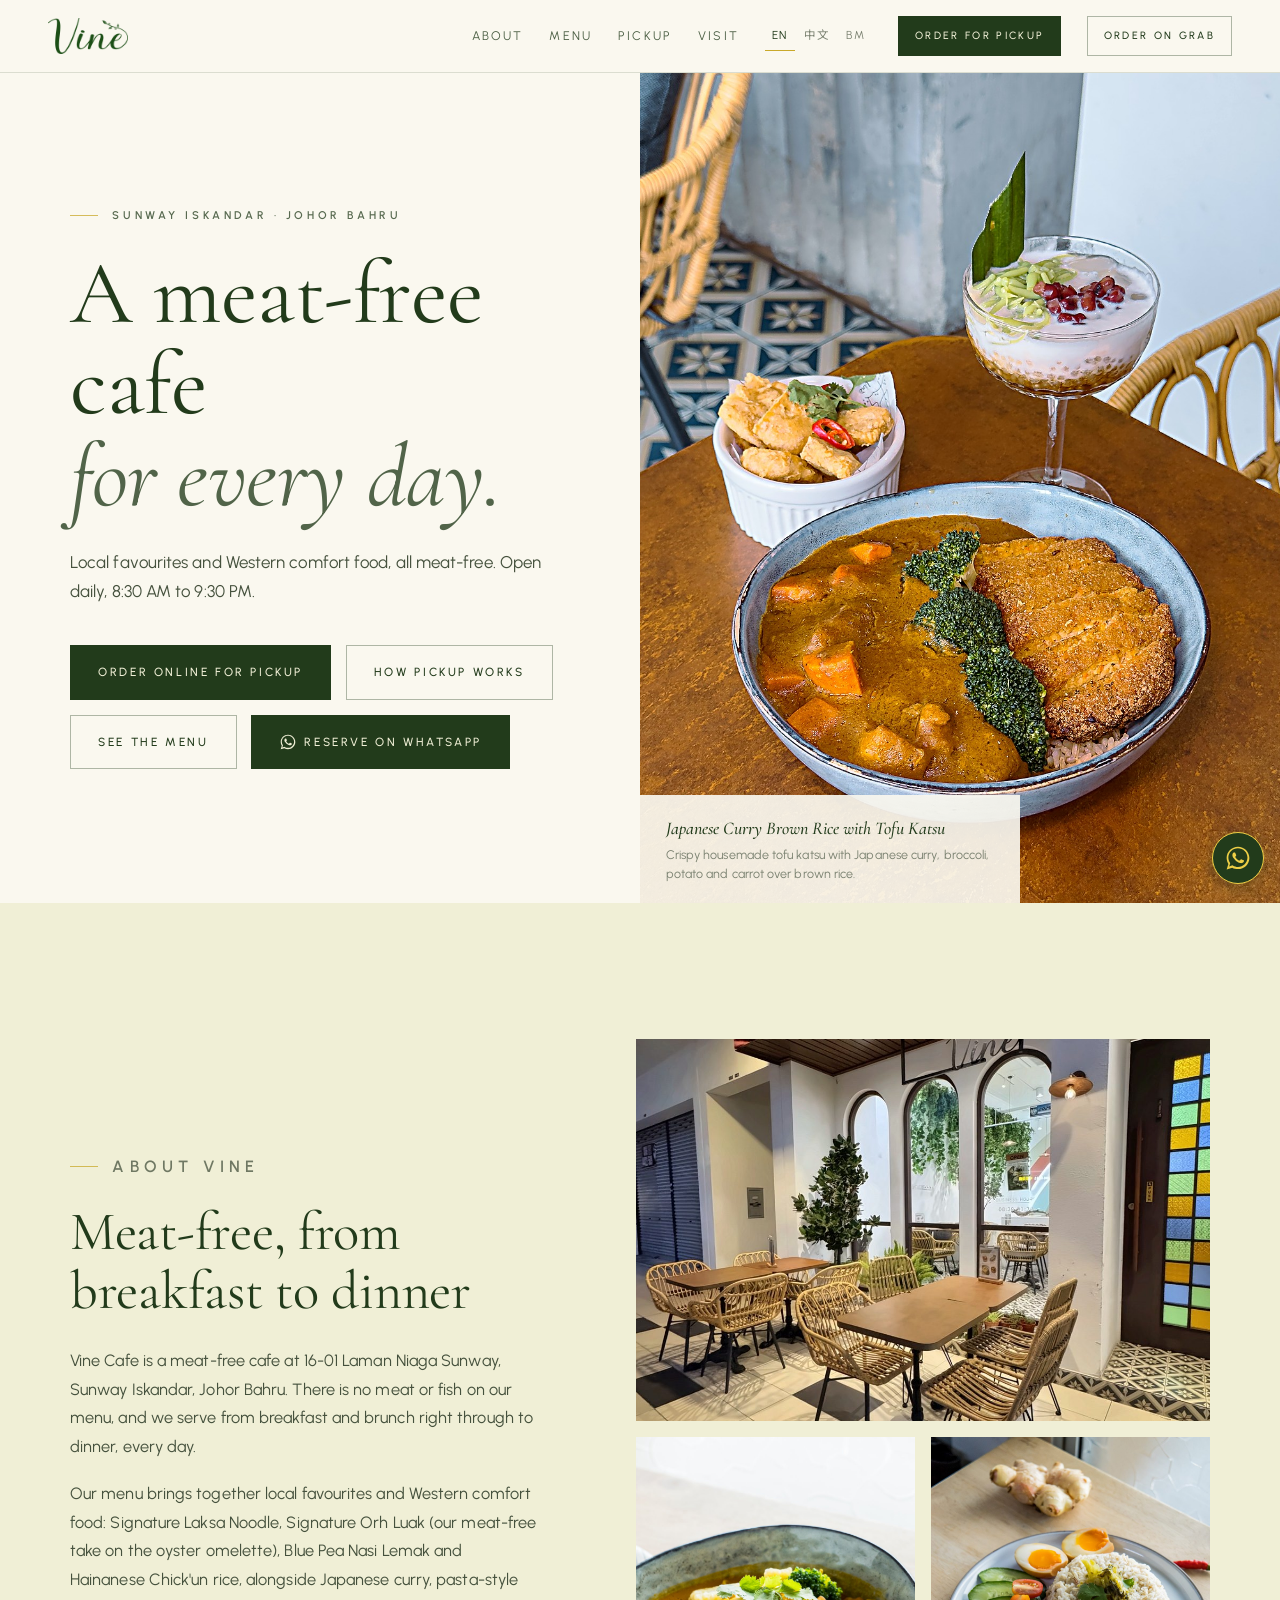
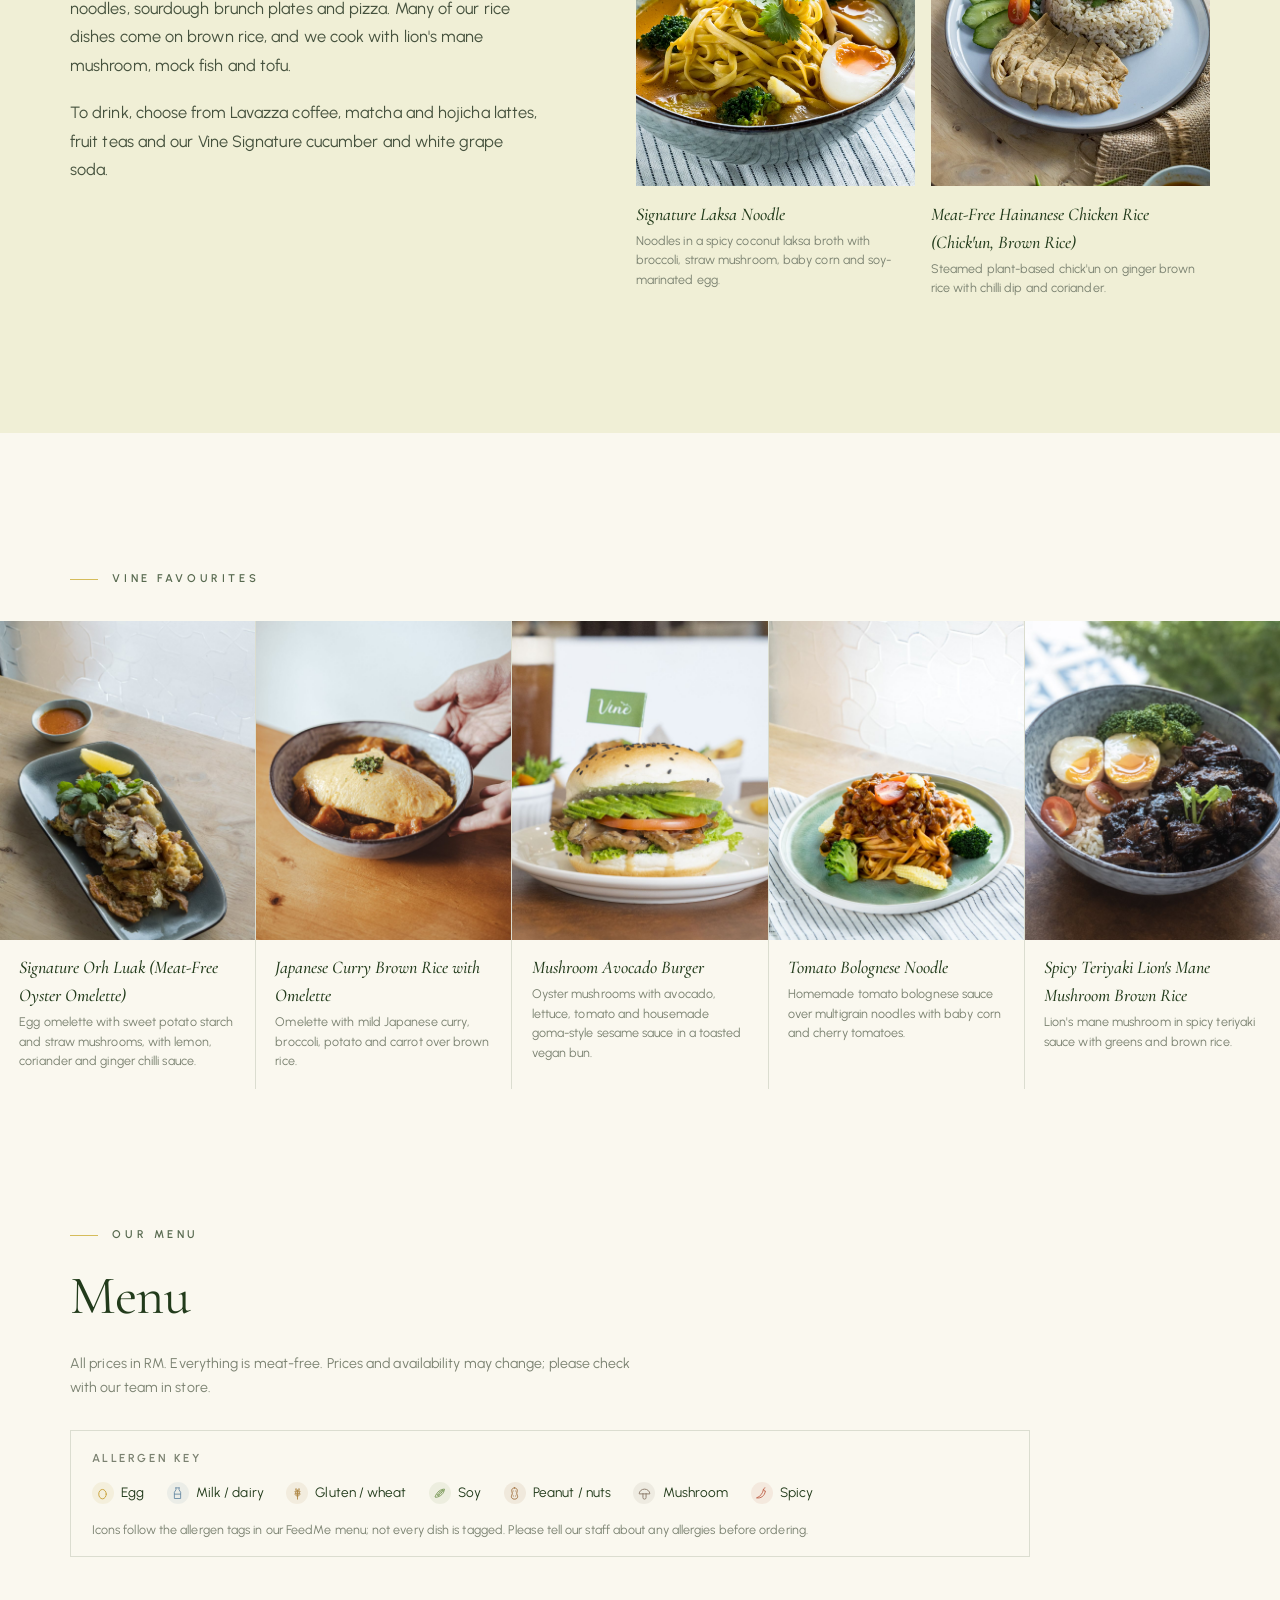
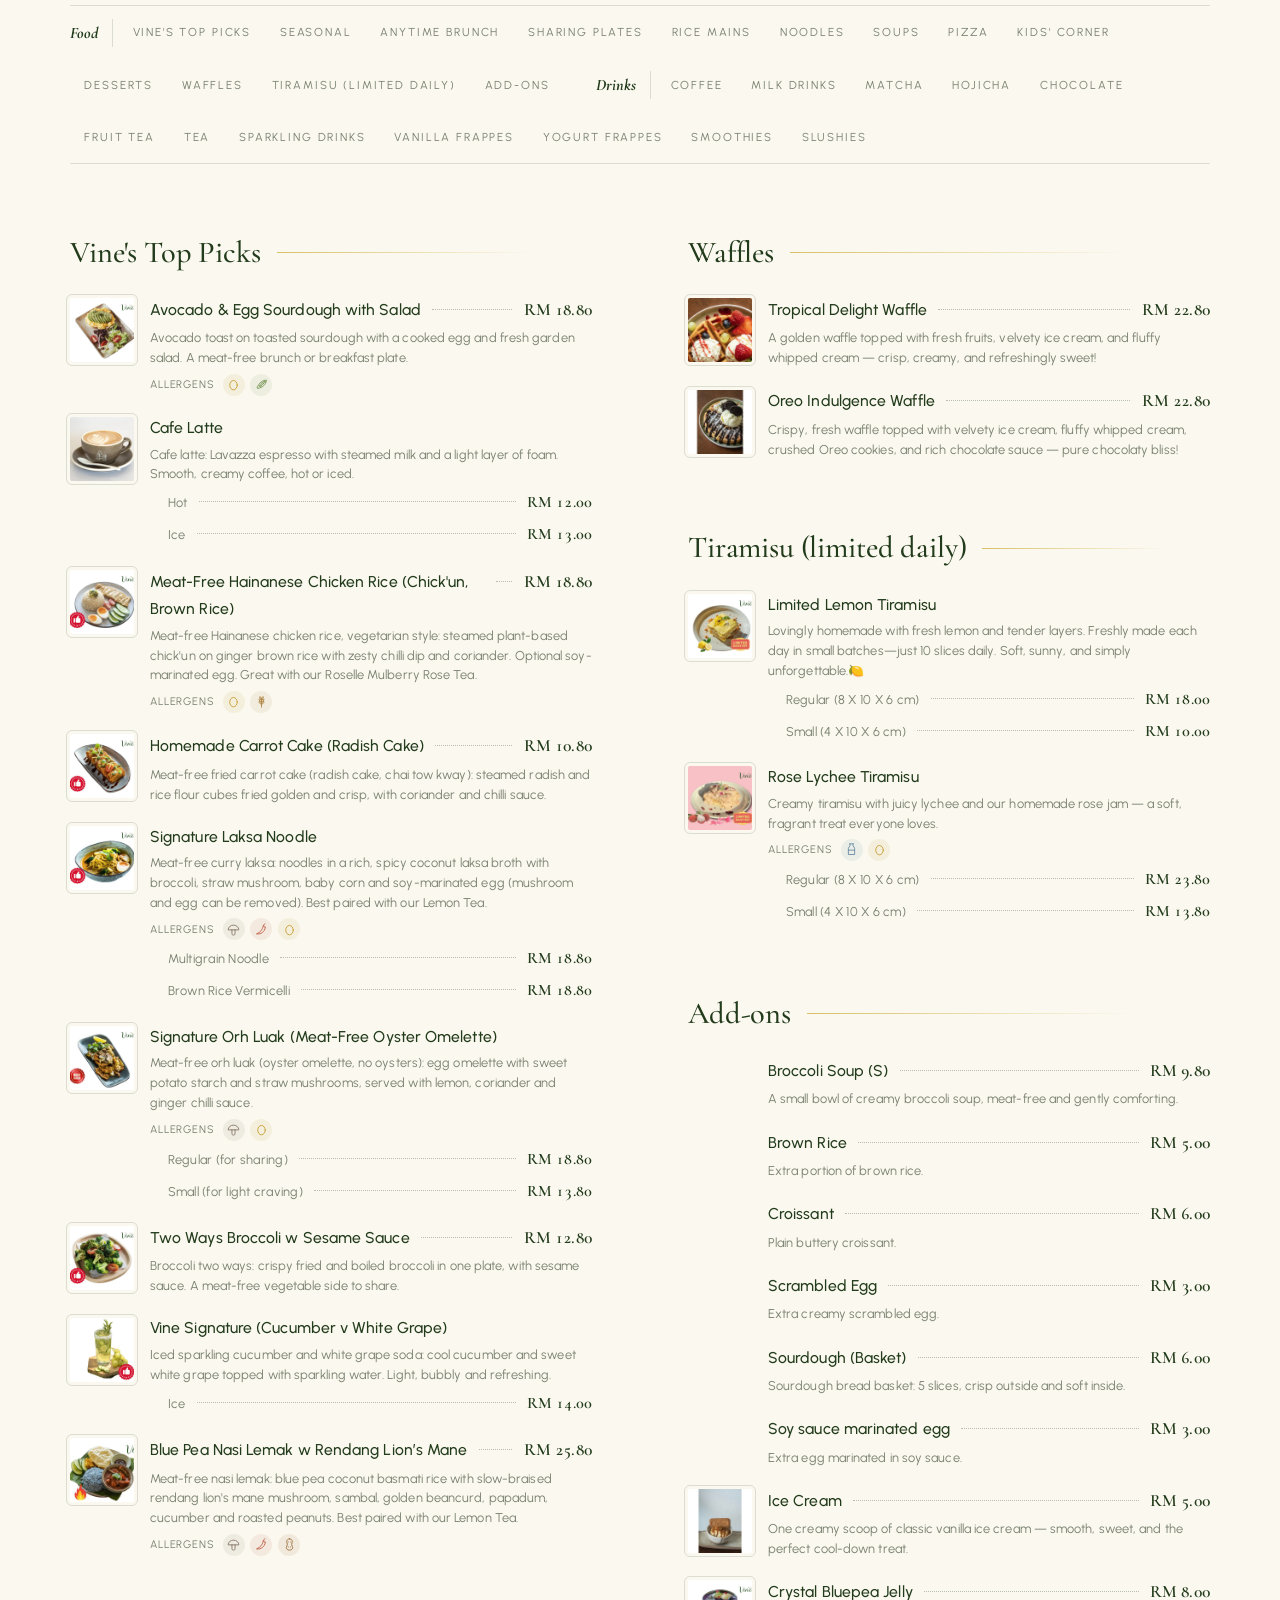
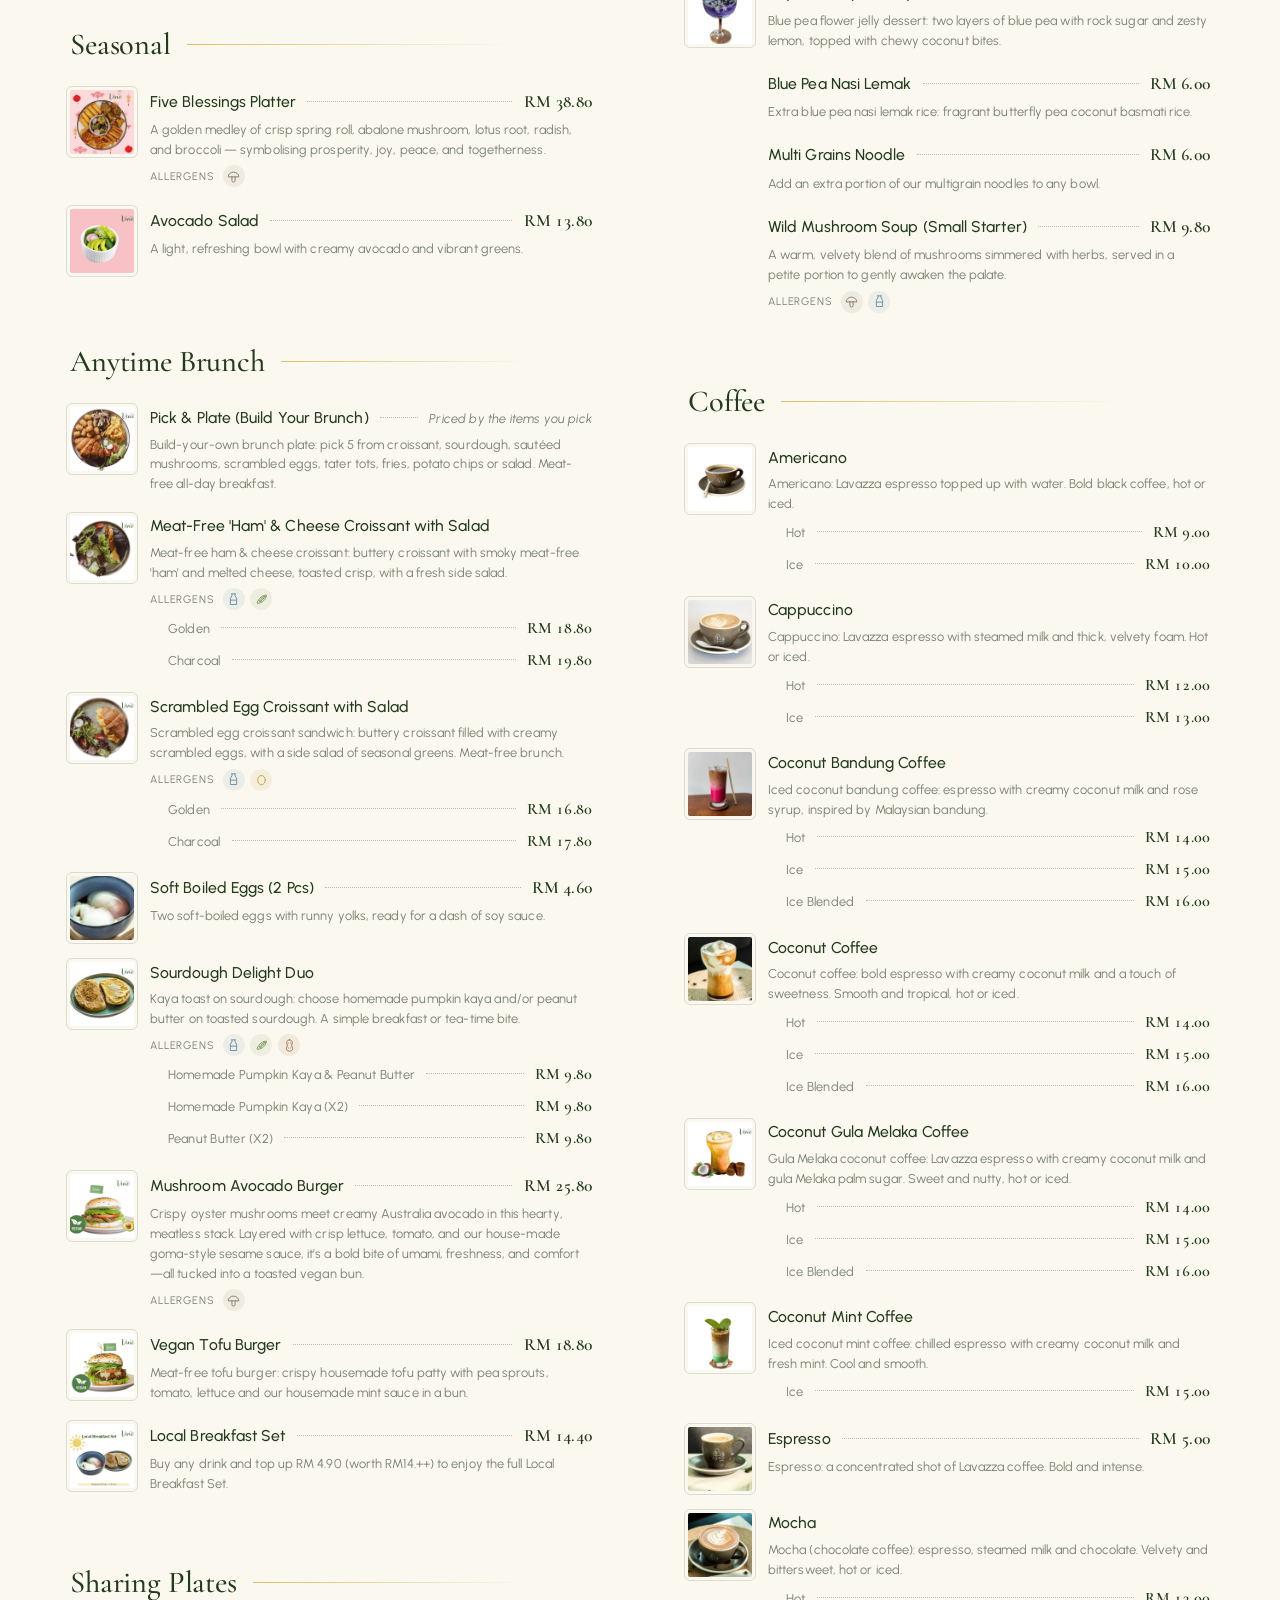
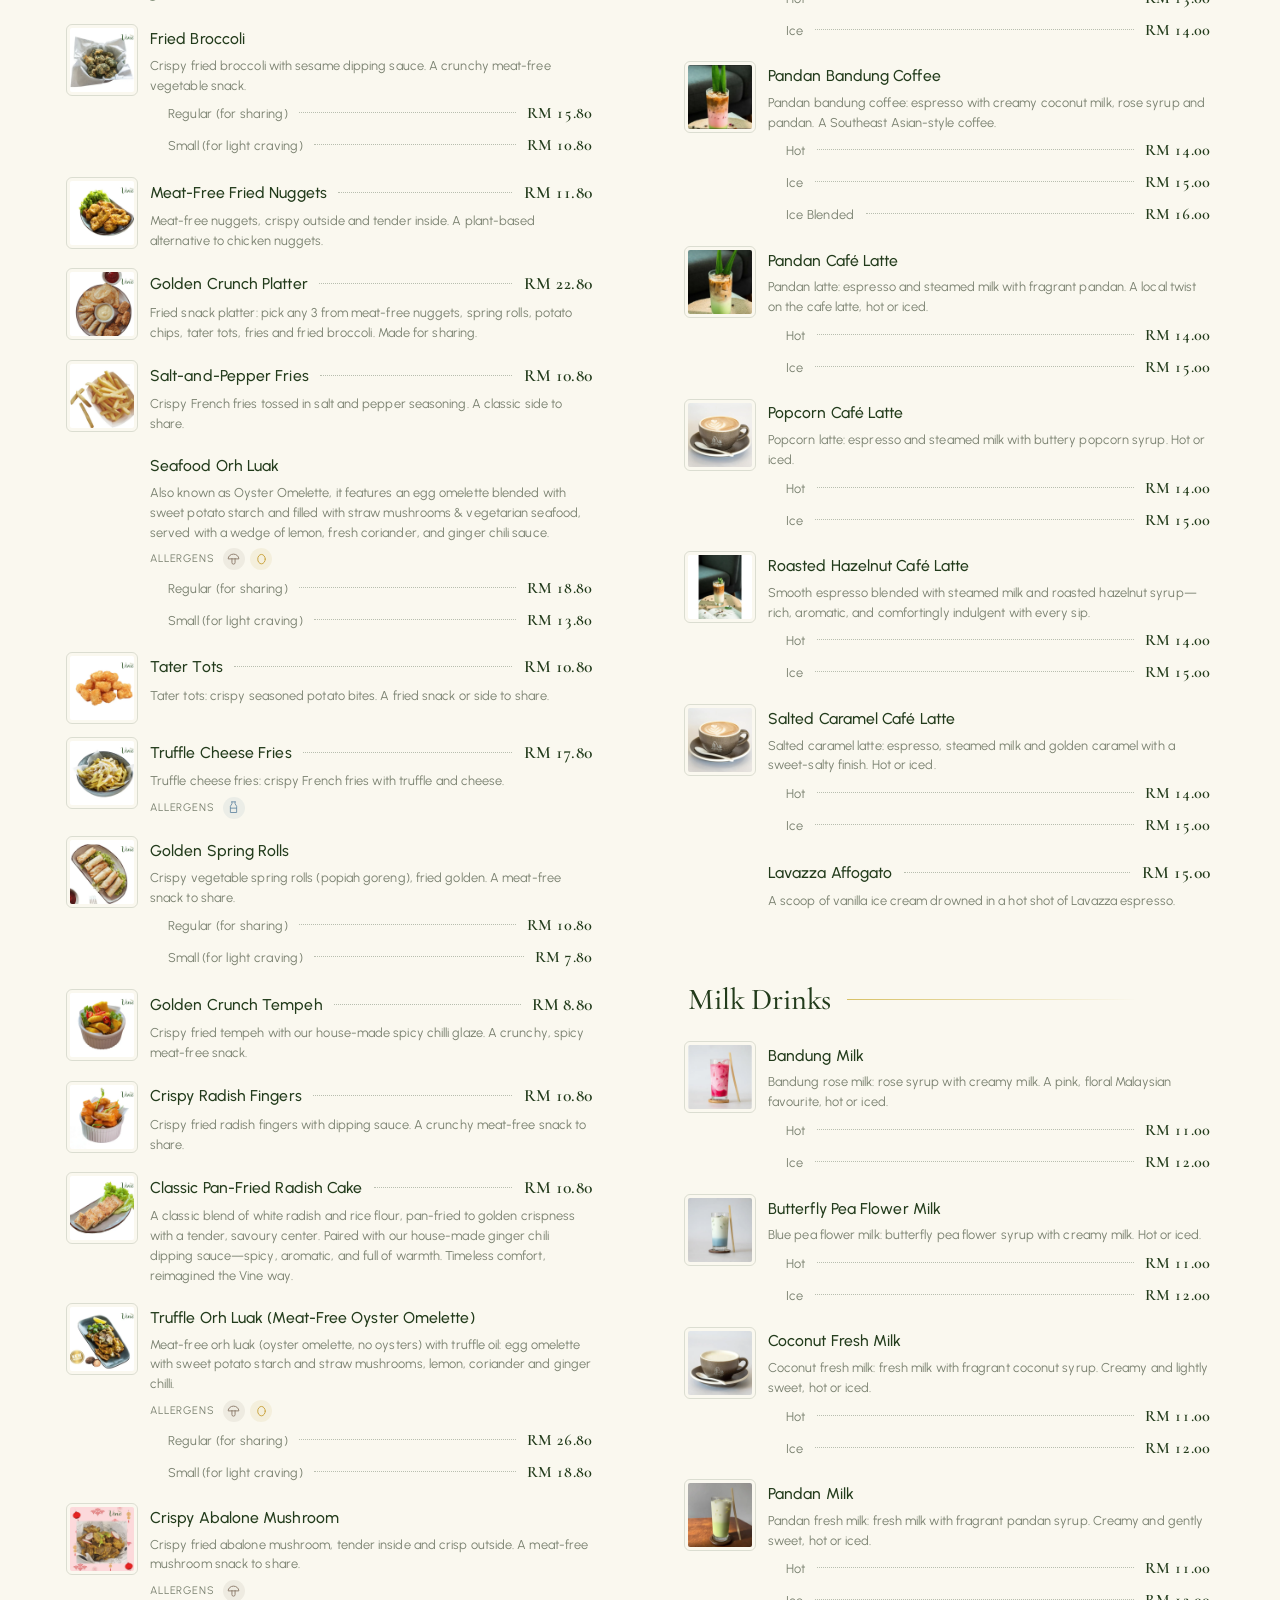
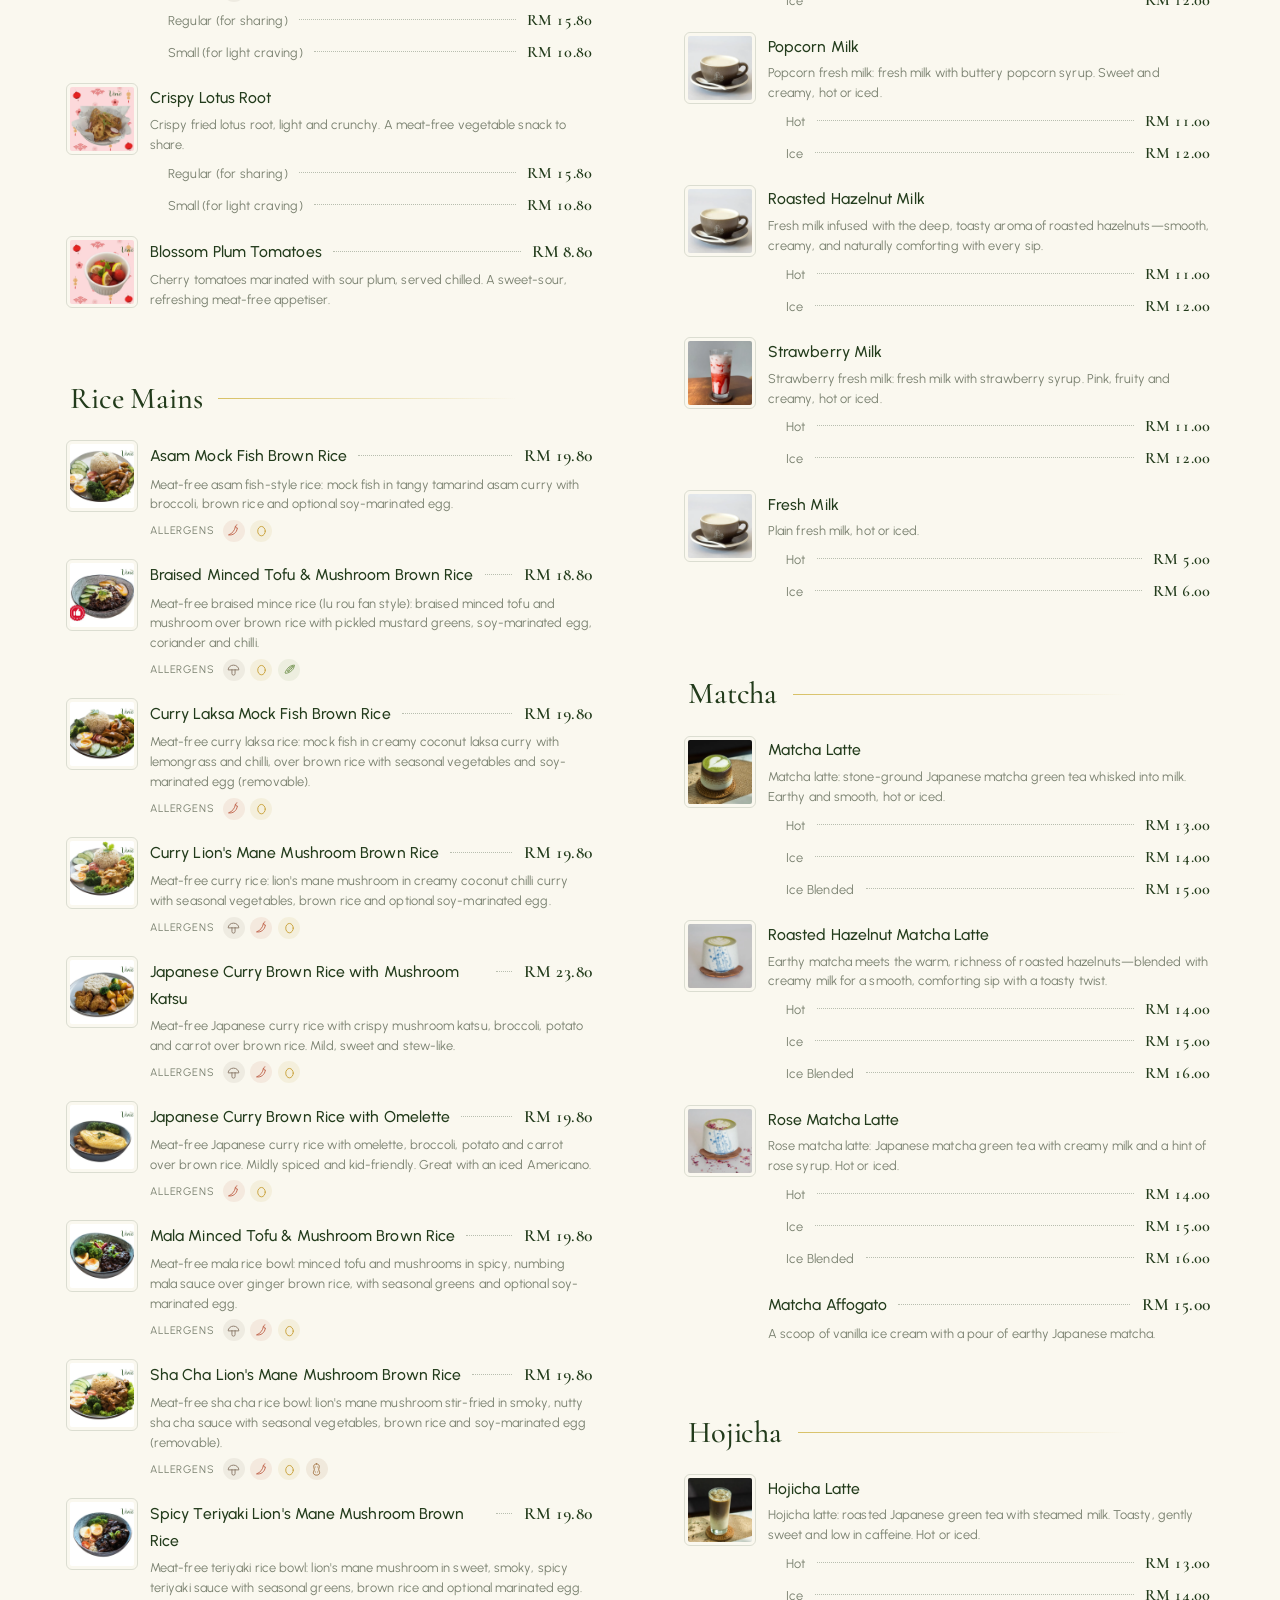
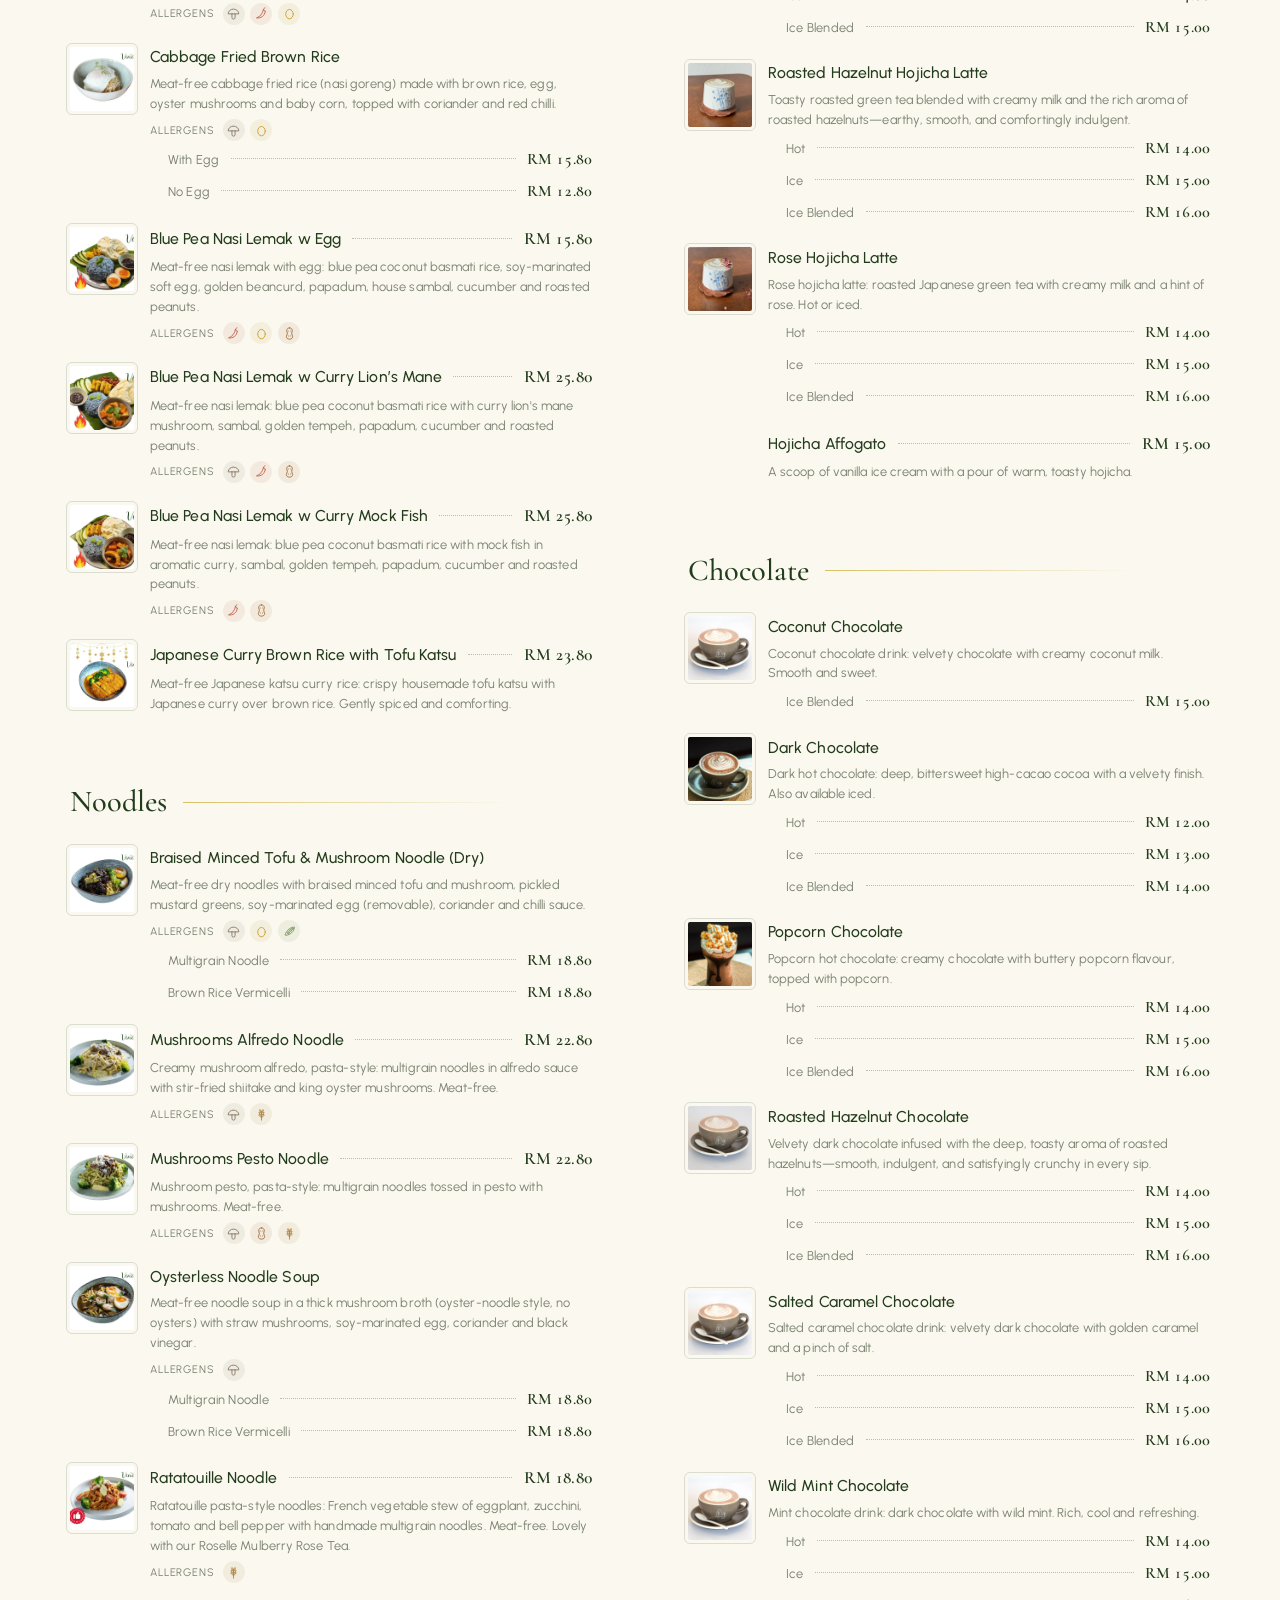
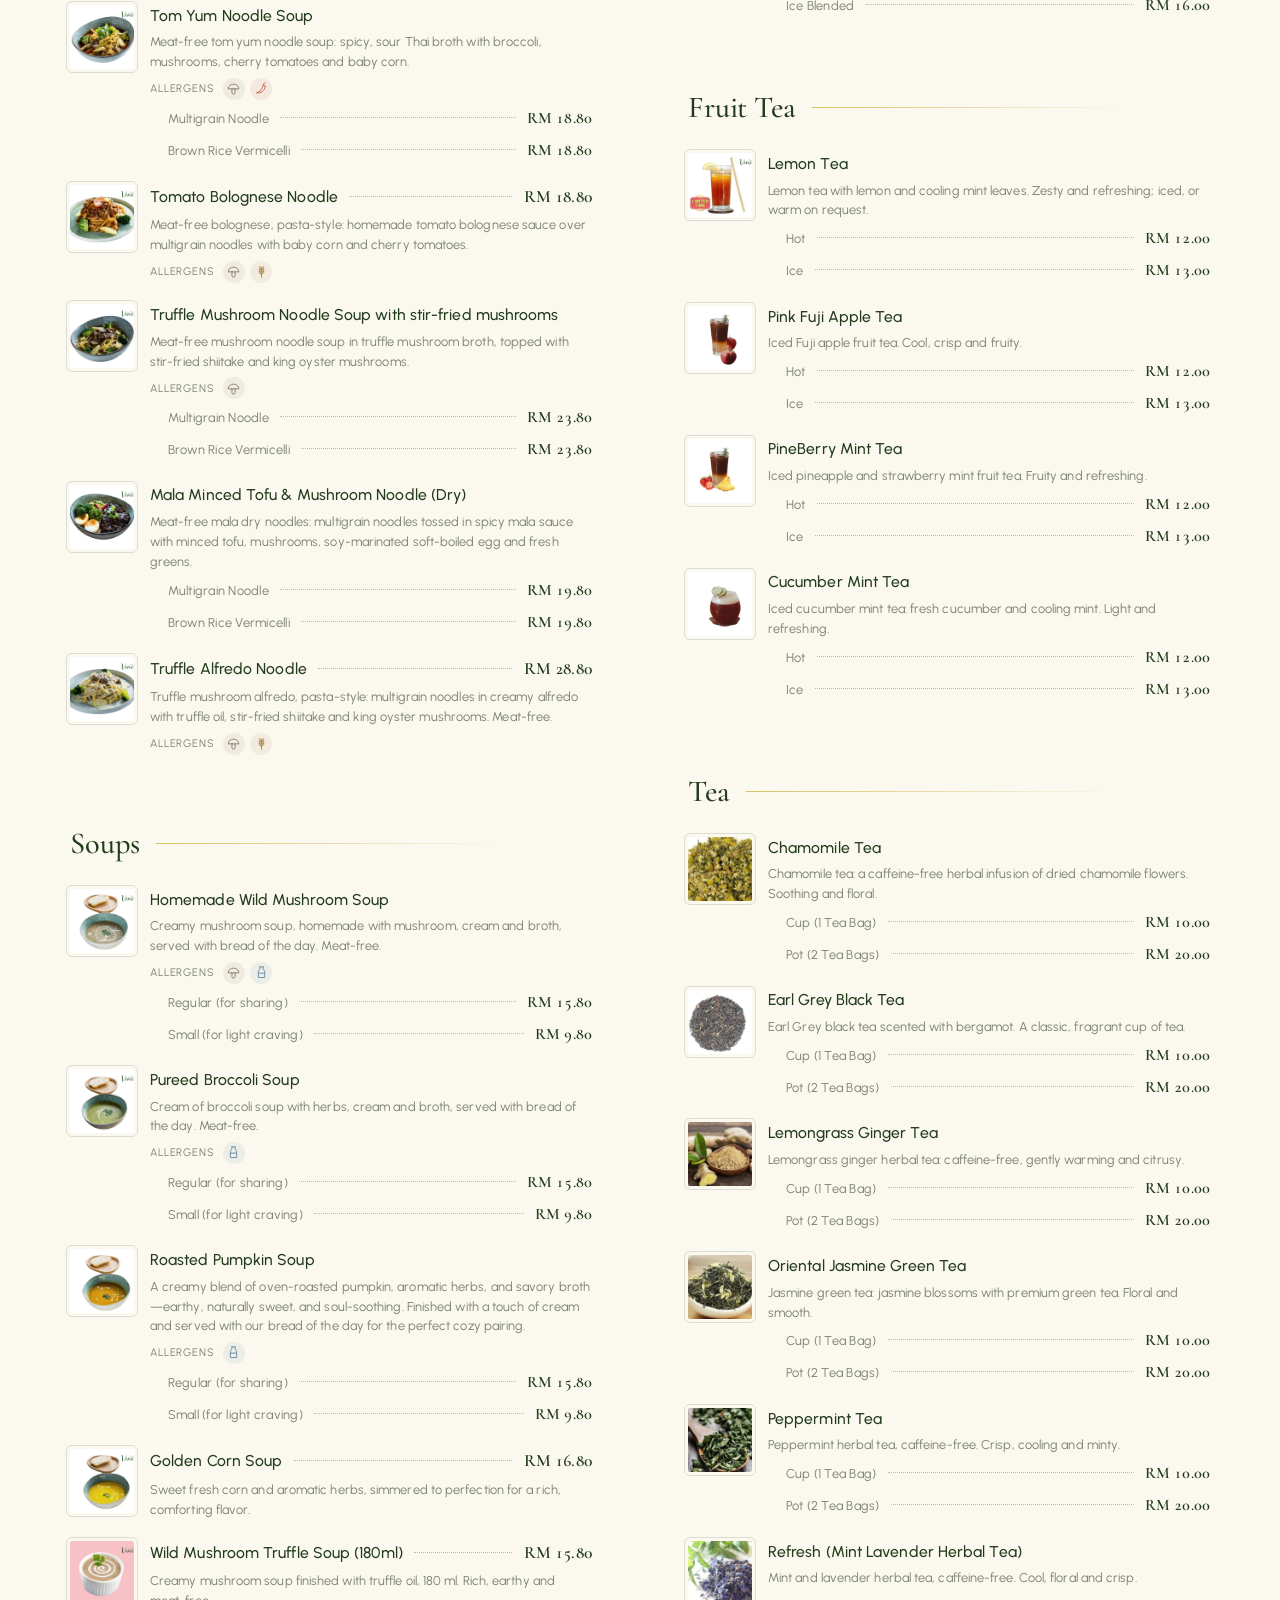
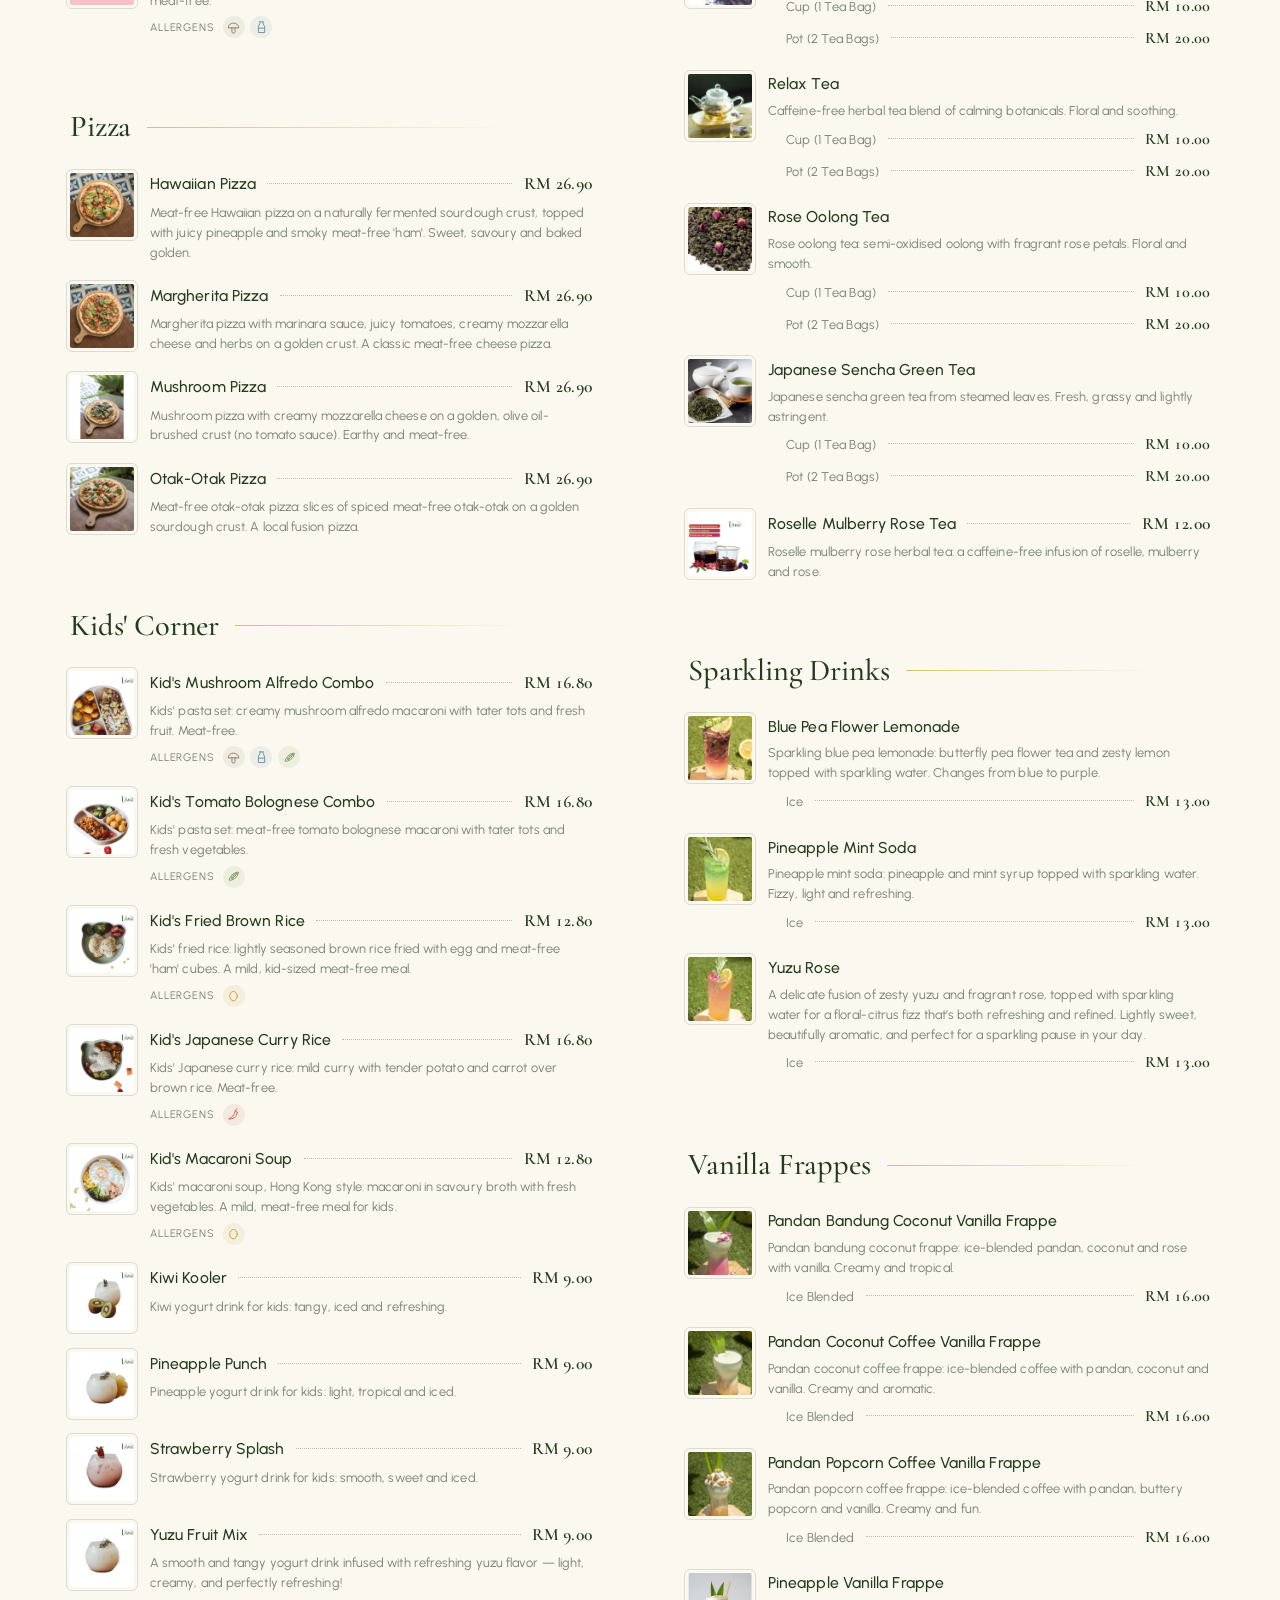
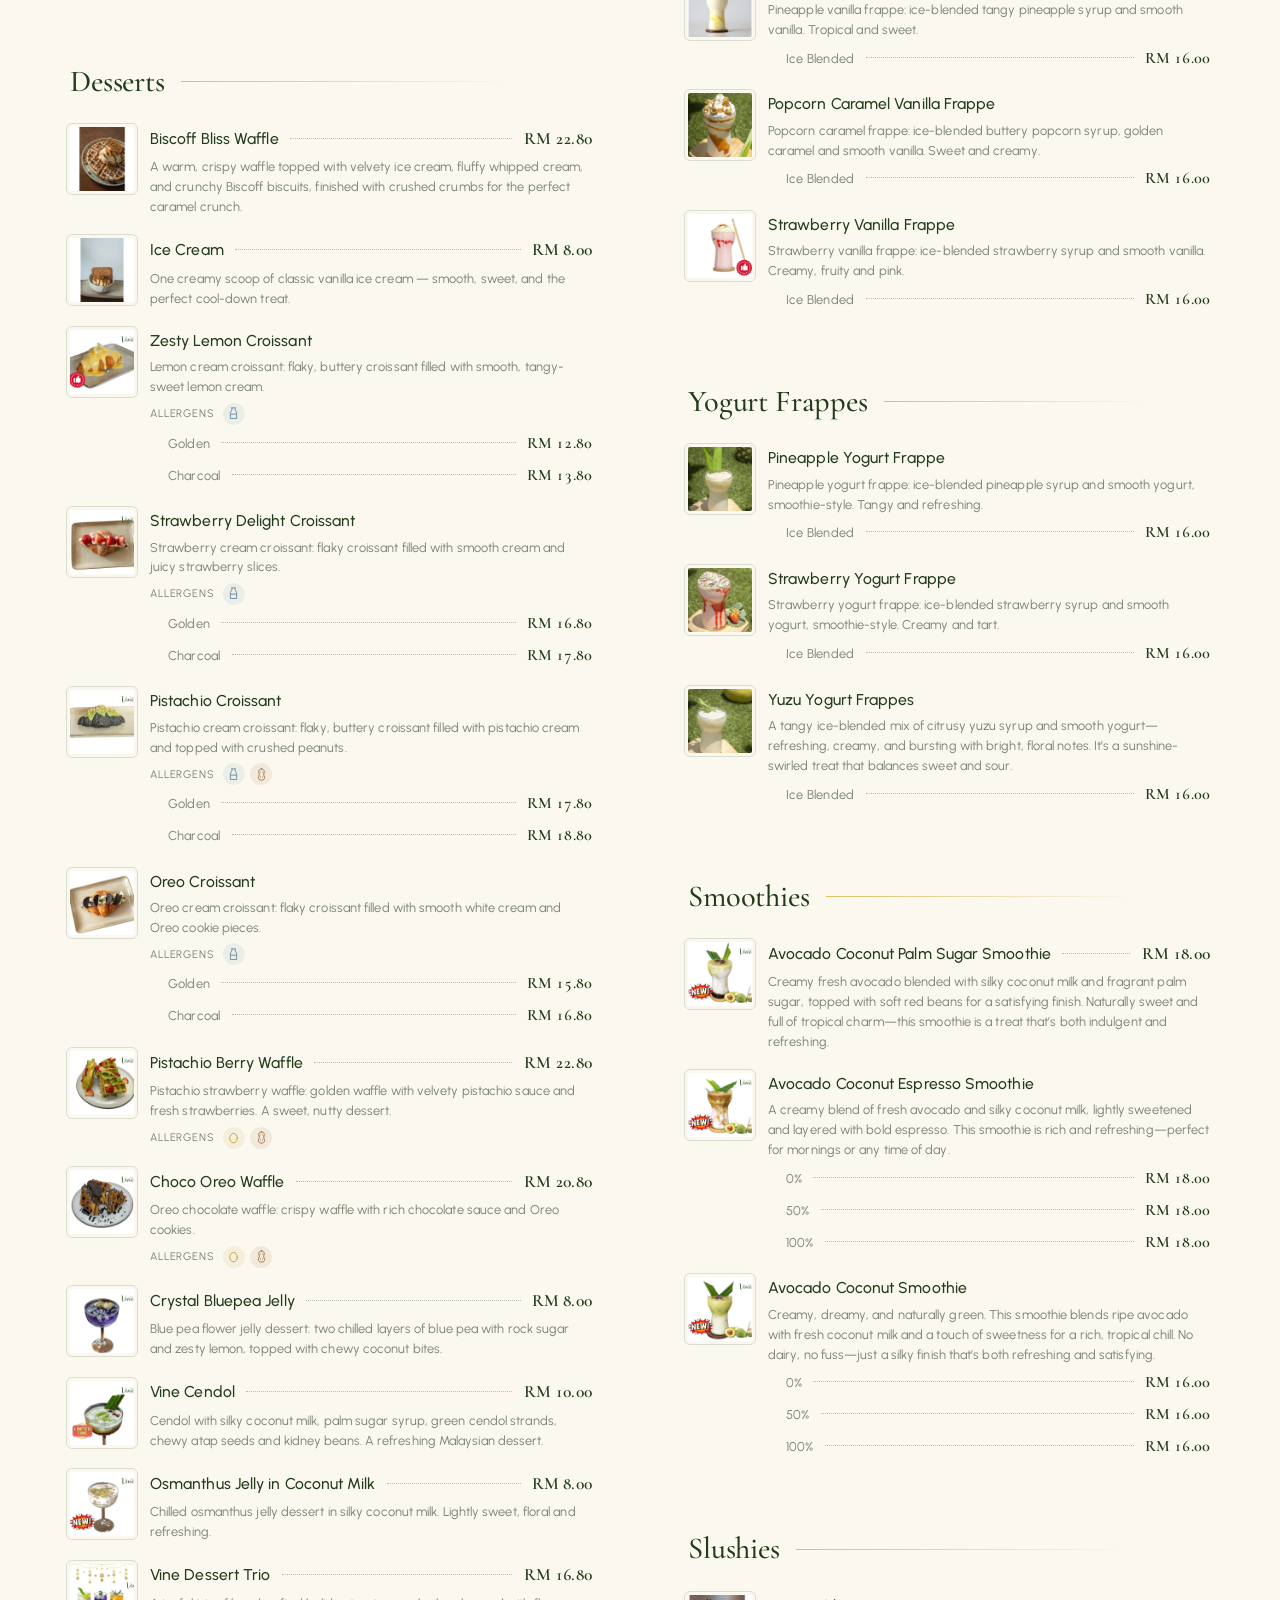
==== commit d7f9b9f1: "Add online ordering for self pickup via FeedMe Header/hero Order for pickup CTAs, /order page with s" ====
--- a/index.html
+++ b/index.html
@@ -3,32 +3,48 @@
 <head>
 <meta charset="utf-8">
 <meta name="viewport" content="width=device-width, initial-scale=1">
-<title>Vine Cafe | Meat-free cafe in Sunway Iskandar, Johor Bahru</title>
-<meta name="description" content="Vine Cafe is a meat-free cafe at 16-01 Laman Niaga Sunway, Sunway Iskandar, Johor Bahru. Open daily 8:30 AM to 9:30 PM.">
+<!-- Google tag (gtag.js) -->
+<script async src="https://www.googletagmanager.com/gtag/js?id=G-9BP1Q794FD"></script>
+<script>
+  window.dataLayer = window.dataLayer || [];
+  function gtag(){dataLayer.push(arguments);}
+  gtag('js', new Date());
+  gtag('config', 'G-9BP1Q794FD');
+</script>
+<meta name="google-site-verification" content="kWtaLQxx0SNw-jAAVspEpLX6ufDPlx9d5ZUkQongnqo" />
+<title>Vine Cafe | Meat-Free Cafe in Sunway Iskandar, Johor Bahru (JB)</title>
+<meta name="description" content="Meat-free cafe in Sunway Iskandar, Iskandar Puteri, JB. Vegetarian food with vegan options: local favourites, brunch, pizza and coffee. Open daily 8:30 AM to 9:30 PM.">
 <link rel="canonical" href="https://vine-cafe.com/">
-<link rel="alternate" hreflang="en" href="https://vine-cafe.com/?lang=en">
-<link rel="alternate" hreflang="zh-Hans" href="https://vine-cafe.com/?lang=zh">
-<link rel="alternate" hreflang="ms" href="https://vine-cafe.com/?lang=ms">
+<link rel="alternate" hreflang="en" href="https://vine-cafe.com/">
+<link rel="alternate" hreflang="zh-Hans" href="https://vine-cafe.com/zh/">
+<link rel="alternate" hreflang="ms" href="https://vine-cafe.com/ms/">
 <link rel="alternate" hreflang="x-default" href="https://vine-cafe.com/">
-<meta property="og:type" content="website">
+<meta property="og:type" content="restaurant">
+<meta property="og:site_name" content="Vine Cafe">
 <meta property="og:url" content="https://vine-cafe.com/">
-<meta property="og:title" content="Vine Cafe | Meat-free cafe in Sunway Iskandar">
-<meta property="og:description" content="Local favourites and Western comfort food, all meat-free. Open daily 8:30 AM to 9:30 PM.">
-<meta property="og:image" content="https://vine-cafe.com/images/orh_luak.jpg">
+<meta property="og:title" content="Vine Cafe | Meat-Free Cafe in Sunway Iskandar, Johor Bahru (JB)">
+<meta property="og:description" content="Meat-free cafe in Sunway Iskandar, Iskandar Puteri, JB. Vegetarian food with vegan options: local favourites, brunch, pizza and coffee. Open daily 8:30 AM to 9:30 PM.">
+<meta property="og:locale" content="en_MY">
+<meta property="og:locale:alternate" content="zh_CN">
+<meta property="og:locale:alternate" content="ms_MY">
+<meta property="og:image" content="https://vine-cafe.com/images/hero_curry_katsu.jpg">
+<meta property="og:image:alt" content="Japanese Curry Brown Rice with Tofu Katsu">
+<meta name="twitter:card" content="summary_large_image">
 <meta name="theme-color" content="#223B1B">
 <link rel="icon" href="images/vine_logo.png">
 <link rel="preconnect" href="https://fonts.googleapis.com"><link rel="preconnect" href="https://fonts.gstatic.com" crossorigin>
 <link href="https://fonts.googleapis.com/css2?family=Cormorant+Garamond:ital,wght@0,400;0,500;0,600;1,400;1,500&family=Urbanist:wght@400;500;600&family=Noto+Sans+SC:wght@400;500;700&family=Noto+Serif+SC:wght@400;500;600&display=swap" rel="stylesheet">
 <link rel="stylesheet" href="styles.css">
-<script type="application/ld+json">{"@context":"https://schema.org","@type":"CafeOrCoffeeShop","name":"Vine Cafe","url":"https://vine-cafe.com/","telephone":"+60134144199","image":"https://vine-cafe.com/images/orh_luak.jpg","servesCuisine":"Meat-free","address":{"@type":"PostalAddress","streetAddress":"16-01, Laman Niaga Sunway, Persiaran Medini 3, Sunway Iskandar","postalCode":"79250","addressLocality":"Iskandar Puteri","addressRegion":"Johor","addressCountry":"MY"},"openingHoursSpecification":[{"@type":"OpeningHoursSpecification","dayOfWeek":["Monday","Tuesday","Wednesday","Thursday","Friday","Saturday","Sunday"],"opens":"08:30","closes":"21:30"}],"sameAs":["https://www.instagram.com/vinecafejb/","https://www.facebook.com/vinecafejb/","https://www.tiktok.com/@vinecafejb"]}</script>
-<script>(function(){var q=new URLSearchParams(location.search).get('lang');var l=q||localStorage.getItem('vine_lang')||'en';if(['en','zh','ms'].indexOf(l)<0)l='en';document.documentElement.lang={en:'en',zh:'zh-Hans',ms:'ms'}[l];document.documentElement.dataset.lang=l;document.documentElement.classList.add('js');})();</script>
+<script type="application/ld+json">{"@context": "https://schema.org", "@type": "Restaurant", "name": "Vine Cafe", "url": "https://vine-cafe.com/", "telephone": "+60134144199", "image": "https://vine-cafe.com/images/hero_curry_katsu.jpg", "servesCuisine": "Vegetarian", "menu": "https://vine-cafe.com/#menu", "address": {"@type": "PostalAddress", "streetAddress": "16-01, Laman Niaga Sunway, Persiaran Medini 3, Sunway Iskandar", "postalCode": "79250", "addressLocality": "Iskandar Puteri", "addressRegion": "Johor", "addressCountry": "MY"}, "openingHours": "Mo-Su 08:30-21:30", "openingHoursSpecification": [{"@type": "OpeningHoursSpecification", "dayOfWeek": ["Monday", "Tuesday", "Wednesday", "Thursday", "Friday", "Saturday", "Sunday"], "opens": "08:30", "closes": "21:30"}], "sameAs": ["https://www.instagram.com/vinecafejb/", "https://www.facebook.com/vinecafejb/", "https://www.tiktok.com/@vinecafejb"], "inLanguage": "en"}</script>
+<script>(function(){var q=new URLSearchParams(location.search).get('lang');var l=q||''||localStorage.getItem('vine_lang')||'en';if(['en','zh','ms'].indexOf(l)<0)l='en';document.documentElement.lang={en:'en',zh:'zh-Hans',ms:'ms'}[l];document.documentElement.dataset.lang=l;document.documentElement.classList.add('js');})();</script>
 </head>
 <body class="t-main">
 <header class="top">
   <a class="brand" href="#top"><img src="images/vine_logo.png" alt="Vine Cafe logo" width="160" height="72"></a>
-  <nav class="links"><a href="#about"><span data-i18n data-zh="关于我们" data-ms="Tentang Kami">About</span></a><a href="#menu"><span data-i18n data-zh="菜单" data-ms="Menu">Menu</span></a><a href="#visit"><span data-i18n data-zh="到访" data-ms="Lawati">Visit</span></a>
+  <nav class="links"><a href="#about"><span data-i18n data-zh="关于我们" data-ms="Tentang Kami">About</span></a><a href="#menu"><span data-i18n data-zh="菜单" data-ms="Menu">Menu</span></a><a href="order/"><span data-i18n data-zh="自取" data-ms="Ambil sendiri">Pickup</span></a><a href="#visit"><span data-i18n data-zh="到访" data-ms="Lawati">Visit</span></a>
    <span class="lang" role="group" aria-label="Language"><button data-l="en" lang="en">EN</button><button data-l="zh" lang="zh-Hans">中文</button><button data-l="ms" lang="ms">BM</button></span>
-   <a class="btn sm" href="https://food.grab.com/my/en/restaurant/restaurant/1-C4DKAK4EA7LUEJ" target="_blank" rel="noopener"><span data-i18n data-zh="Grab 下单" data-ms="Pesan di Grab">Order on Grab</span></a></nav>
+   <a class="btn sm order" href="https://feedme.cc/63690347790c14001b624a60" target="_blank" rel="noopener"><span data-i18n data-zh="网上点餐自取" data-ms="Pesan ambil sendiri">Order for pickup</span></a>
+   <a class="btn sm ghost" href="https://food.grab.com/my/en/restaurant/restaurant/1-C4DKAK4EA7LUEJ" target="_blank" rel="noopener"><span data-i18n data-zh="Grab 下单" data-ms="Pesan di Grab">Order on Grab</span></a></nav>
 </header>
 <main id="top">
 <section class="hero">
@@ -36,7 +52,7 @@
     <p class="kicker"><span data-i18n data-zh="Sunway Iskandar · 新山" data-ms="Sunway Iskandar · Johor Bahru">Sunway Iskandar · Johor Bahru</span></p>
     <h1><span data-i18n data-zh="一家素食咖啡馆，" data-ms="Kafe tanpa daging">A meat-free cafe</span> <em><span data-i18n data-zh="天天都欢迎你。" data-ms="untuk setiap hari.">for every day.</span></em></h1>
     <p class="lead"><span data-i18n data-zh="本地风味与西式家常料理，道道素食。每天营业，早上 8:30 至晚上 9:30。" data-ms="Hidangan kegemaran tempatan dan makanan Barat yang menyelerakan, semuanya tanpa daging. Dibuka setiap hari, 8:30 pagi hingga 9:30 malam.">Local favourites and Western comfort food, all meat-free. Open daily, 8:30 AM to 9:30 PM.</span></p>
-    <div class="ctas"><a class="btn" href="#menu"><span data-i18n data-zh="查看菜单" data-ms="Lihat menu">See the menu</span></a><a class="btn ghost" href="#visit"><span data-i18n data-zh="找到我们" data-ms="Cari kami">Find us</span></a><a class="btn wa" href="https://wa.me/60134144199?text=Hi%20Vine%2C%20I%27d%20like%20to%20make%20a%20reservation." target="_blank" rel="noopener"><svg class="wa-ic" viewBox="0 0 32 32" width="18" height="18" aria-hidden="true" focusable="false"><path fill="currentColor" d="M16 3C8.8 3 3 8.7 3 15.8c0 2.5.7 4.9 2 7L3 29l6.4-2c2 1.1 4.3 1.7 6.6 1.7 7.2 0 13-5.7 13-12.8S23.2 3 16 3zm0 23.4c-2.1 0-4.1-.6-5.9-1.7l-.4-.3-3.8 1.2 1.2-3.7-.3-.4c-1.2-1.8-1.8-3.9-1.8-6 0-5.9 4.9-10.6 10.9-10.6s10.9 4.8 10.9 10.6S22 26.4 16 26.4zm6-7.9c-.3-.2-1.9-1-2.2-1.1-.3-.1-.5-.2-.7.2-.2.3-.8 1-1 1.2-.2.2-.4.2-.7.1-.3-.2-1.4-.5-2.6-1.6-1-.9-1.6-1.9-1.8-2.2-.2-.3 0-.5.1-.7l.5-.6c.2-.2.2-.4.3-.6.1-.2.1-.4 0-.6l-1-2.4c-.3-.6-.5-.5-.7-.5h-.6c-.2 0-.6.1-.9.4-.3.3-1.1 1.1-1.1 2.7s1.2 3.1 1.3 3.3c.2.2 2.3 3.5 5.5 4.9.8.3 1.4.5 1.9.7.8.2 1.5.2 2.1.1.6-.1 1.9-.8 2.2-1.5.3-.7.3-1.4.2-1.5-.1-.2-.3-.3-.6-.4z"/></svg><span data-i18n data-zh="透过 WhatsApp 订位" data-ms="Tempah melalui WhatsApp">Reserve on WhatsApp</span></a></div>
+    <div class="ctas"><a class="btn" href="https://feedme.cc/63690347790c14001b624a60" target="_blank" rel="noopener"><span data-i18n data-zh="网上点餐自取" data-ms="Pesan dalam talian untuk ambil sendiri">Order online for pickup</span></a><a class="btn ghost" href="order/"><span data-i18n data-zh="自取说明" data-ms="Cara ambil sendiri">How pickup works</span></a><a class="btn ghost" href="#menu"><span data-i18n data-zh="查看菜单" data-ms="Lihat menu">See the menu</span></a><a class="btn wa" href="https://wa.me/60134144199?text=Hi%20Vine%2C%20I%27d%20like%20to%20make%20a%20reservation." target="_blank" rel="noopener"><svg class="wa-ic" viewBox="0 0 32 32" width="18" height="18" aria-hidden="true" focusable="false"><path fill="currentColor" d="M16 3C8.8 3 3 8.7 3 15.8c0 2.5.7 4.9 2 7L3 29l6.4-2c2 1.1 4.3 1.7 6.6 1.7 7.2 0 13-5.7 13-12.8S23.2 3 16 3zm0 23.4c-2.1 0-4.1-.6-5.9-1.7l-.4-.3-3.8 1.2 1.2-3.7-.3-.4c-1.2-1.8-1.8-3.9-1.8-6 0-5.9 4.9-10.6 10.9-10.6s10.9 4.8 10.9 10.6S22 26.4 16 26.4zm6-7.9c-.3-.2-1.9-1-2.2-1.1-.3-.1-.5-.2-.7.2-.2.3-.8 1-1 1.2-.2.2-.4.2-.7.1-.3-.2-1.4-.5-2.6-1.6-1-.9-1.6-1.9-1.8-2.2-.2-.3 0-.5.1-.7l.5-.6c.2-.2.2-.4.3-.6.1-.2.1-.4 0-.6l-1-2.4c-.3-.6-.5-.5-.7-.5h-.6c-.2 0-.6.1-.9.4-.3.3-1.1 1.1-1.1 2.7s1.2 3.1 1.3 3.3c.2.2 2.3 3.5 5.5 4.9.8.3 1.4.5 1.9.7.8.2 1.5.2 2.1.1.6-.1 1.9-.8 2.2-1.5.3-.7.3-1.4.2-1.5-.1-.2-.3-.3-.6-.4z"/></svg><span data-i18n data-zh="透过 WhatsApp 订位" data-ms="Tempah melalui WhatsApp">Reserve on WhatsApp</span></a></div>
   </div>
   <div class="hero-img"><figure class="hero-fig"><picture><source media="(max-width:899px)" srcset="images/hero/hero_curry_katsu_mobile.jpg"><img src="images/hero_curry_katsu.jpg" fetchpriority="high" alt="Japanese Curry Brown Rice with Tofu Katsu" width="1040" height="1300"></picture><figcaption><b data-i18n data-zh="日式咖喱炸豆腐排糙米饭" data-ms="Nasi Perang Kari Jepun dengan Katsu Tauhu">Japanese Curry Brown Rice with Tofu Katsu</b><span class="cap-d" data-i18n data-zh="自制香脆炸豆腐排配日式咖喱、西兰花、马铃薯和胡萝卜，盖在糙米饭上。" data-ms="Katsu tauhu rangup buatan sendiri dengan kari Jepun, brokoli, kentang dan lobak merah atas nasi perang.">Crispy housemade tofu katsu with Japanese curry, broccoli, potato and carrot over brown rice.</span></figcaption></figure></div>
 </section>
@@ -57,7 +73,7 @@
   <p class="kicker"><span data-i18n data-zh="我们的菜单" data-ms="Menu kami">Our menu</span></p>
   <h2><span data-i18n data-zh="菜单" data-ms="Menu">Menu</span></h2>
   <p class="note"><span data-i18n data-zh="价格以马币（RM）计。所有餐点均为素食。价格与供应或有变动，请向店内同事确认。" data-ms="Semua harga dalam RM. Semua hidangan tanpa daging. Harga dan ketersediaan mungkin berubah; sila semak dengan pasukan kami di kedai.">All prices in RM. Everything is meat-free. Prices and availability may change; please check with our team in store.</span></p>
-  <aside class="al-legend" aria-label="Allergen key"><h4 data-i18n data-zh="过敏原说明" data-ms="Petunjuk alergen">Allergen key</h4><ul><li><span class="al al-egg" style="--alc:#C9A23A" role="img" aria-label="Egg" title="Egg" data-zh="鸡蛋" data-ms="Telur"><svg viewBox="0 0 24 24" width="16" height="16" aria-hidden="true" fill="none" stroke="currentColor" stroke-width="1.5" stroke-linecap="round" stroke-linejoin="round"><ellipse cx="12" cy="13" rx="6" ry="7.5"/></svg></span><span data-i18n data-zh="鸡蛋" data-ms="Telur">Egg</span></li><li><span class="al al-milk" style="--alc:#6E8FA8" role="img" aria-label="Milk / dairy" title="Milk / dairy" data-zh="牛奶／乳制品" data-ms="Susu / tenusu"><svg viewBox="0 0 24 24" width="16" height="16" aria-hidden="true" fill="none" stroke="currentColor" stroke-width="1.5" stroke-linecap="round" stroke-linejoin="round"><path d="M9 3h6M9.5 3v3L7 10v10h10V10l-2.5-4V3"/><path d="M7 13h10"/></svg></span><span data-i18n data-zh="牛奶／乳制品" data-ms="Susu / tenusu">Milk / dairy</span></li><li><span class="al al-gluten" style="--alc:#B08A4A" role="img" aria-label="Gluten / wheat" title="Gluten / wheat" data-zh="麸质／小麦" data-ms="Gluten / gandum"><svg viewBox="0 0 24 24" width="16" height="16" aria-hidden="true" fill="none" stroke="currentColor" stroke-width="1.5" stroke-linecap="round" stroke-linejoin="round"><path d="M12 21V8"/><path d="M12 12c-2.5 0-4-1.5-4-4 2.5 0 4 1.5 4 4zM12 12c2.5 0 4-1.5 4-4-2.5 0-4 1.5-4 4zM12 8c-2 0-3-1.5-3-3.5 2 0 3 1.5 3 3.5zM12 8c2 0 3-1.5 3-3.5-2 0-3 1.5-3 3.5zM12 16c-2.5 0-4-1.5-4-4 2.5 0 4 1.5 4 4zM12 16c2.5 0 4-1.5 4-4-2.5 0-4 1.5-4 4z"/></svg></span><span data-i18n data-zh="麸质／小麦" data-ms="Gluten / gandum">Gluten / wheat</span></li><li><span class="al al-soy" style="--alc:#7C9A5B" role="img" aria-label="Soy" title="Soy" data-zh="大豆" data-ms="Soya"><svg viewBox="0 0 24 24" width="16" height="16" aria-hidden="true" fill="none" stroke="currentColor" stroke-width="1.5" stroke-linecap="round" stroke-linejoin="round"><path d="M5 17c3-8 9-12 15-12-1 7-6 12-13 13z"/><circle cx="10" cy="14" r="1.6"/><circle cx="13.5" cy="10.5" r="1.6"/><circle cx="16.5" cy="7.5" r="1.3"/></svg></span><span data-i18n data-zh="大豆" data-ms="Soya">Soy</span></li><li><span class="al al-peanut" style="--alc:#A0703F" role="img" aria-label="Peanut / nuts" title="Peanut / nuts" data-zh="花生／坚果" data-ms="Kacang tanah / kekacang"><svg viewBox="0 0 24 24" width="16" height="16" aria-hidden="true" fill="none" stroke="currentColor" stroke-width="1.5" stroke-linecap="round" stroke-linejoin="round"><path d="M12 3c2.8 0 4.5 2 4.5 4.3 0 1.6-1 2.4-1 4.7s1.5 3 1.5 5c0 2.6-2.2 4-5 4s-5-1.4-5-4c0-2 1.5-2.7 1.5-5S7.5 8.9 7.5 7.3C7.5 5 9.2 3 12 3z"/><path d="M10 8h.01M14 8h.01M10.5 16h.01M13.5 16h.01"/></svg></span><span data-i18n data-zh="花生／坚果" data-ms="Kacang tanah / kekacang">Peanut / nuts</span></li><li><span class="al al-mushroom" style="--alc:#8C7B6B" role="img" aria-label="Mushroom" title="Mushroom" data-zh="蘑菇" data-ms="Cendawan"><svg viewBox="0 0 24 24" width="16" height="16" aria-hidden="true" fill="none" stroke="currentColor" stroke-width="1.5" stroke-linecap="round" stroke-linejoin="round"><path d="M3.5 12a8.5 7 0 0 1 17 0z"/><path d="M9.5 12v6.5a2.5 2.5 0 0 0 5 0V12"/></svg></span><span data-i18n data-zh="蘑菇" data-ms="Cendawan">Mushroom</span></li><li><span class="al al-spicy" style="--alc:#C2674F" role="img" aria-label="Spicy" title="Spicy" data-zh="辣" data-ms="Pedas"><svg viewBox="0 0 24 24" width="16" height="16" aria-hidden="true" fill="none" stroke="currentColor" stroke-width="1.5" stroke-linecap="round" stroke-linejoin="round"><path d="M15 6c-1 6-5 11-11 13 7 1 13-3 14-10"/><path d="M15 6c1.5 0 3 1 3 3M15 6c0-1.5 1-2.5 2.5-3"/></svg></span><span data-i18n data-zh="辣" data-ms="Pedas">Spicy</span></li></ul><p class="al-note" data-i18n data-zh="图标依据我们 FeedMe 菜单中的过敏原标注；并非每道菜都有标注。点餐前请告知店员您的任何过敏情况。" data-ms="Ikon mengikut tanda alergen dalam menu FeedMe kami; bukan semua hidangan ditanda. Sila maklumkan kakitangan kami tentang sebarang alahan sebelum memesan.">Icons follow the allergen tags in our FeedMe menu; not every dish is tagged. Please tell our staff about any allergies before ordering.</p></aside><nav class="catnav" aria-label="Menu categories"><b class="navlab" data-i18n data-zh="餐点" data-ms="Makanan">Food</b><a href="#m-vine-s-top-picks"><span data-i18n data-zh="Vine 精选" data-ms="Pilihan Utama Vine">Vine&#x27;s Top Picks</span></a><a href="#m-seasonal-menu"><span data-i18n data-zh="季节限定" data-ms="Menu Bermusim">Seasonal</span></a><a href="#m-anytime-brunch"><span data-i18n data-zh="全日早午餐" data-ms="Brunch Sepanjang Hari">Anytime Brunch</span></a><a href="#m-sharing-plates"><span data-i18n data-zh="分享小食" data-ms="Hidangan Berkongsi">Sharing Plates</span></a><a href="#m-rice-main"><span data-i18n data-zh="饭类" data-ms="Hidangan Nasi">Rice Mains</span></a><a href="#m-noodles-main"><span data-i18n data-zh="面类" data-ms="Hidangan Mi">Noodles</span></a><a href="#m-soup"><span data-i18n data-zh="汤品" data-ms="Sup">Soups</span></a><a href="#m-pizza"><span data-i18n data-zh="披萨" data-ms="Piza">Pizza</span></a><a href="#m-kid-s-corner"><span data-i18n data-zh="儿童餐" data-ms="Sudut Kanak-kanak">Kids&#x27; Corner</span></a><a href="#m-dessert"><span data-i18n data-zh="甜品" data-ms="Pencuci Mulut">Desserts</span></a><a href="#m-waffle"><span data-i18n data-zh="华夫饼" data-ms="Wafel">Waffles</span></a><a href="#m-tiramisu-limited-daily-sets"><span data-i18n data-zh="提拉米苏（每日限量）" data-ms="Tiramisu (terhad setiap hari)">Tiramisu (limited daily)</span></a><a href="#m-add-ons"><span data-i18n data-zh="加点" data-ms="Tambahan">Add-ons</span></a><b class="navlab" data-i18n data-zh="饮品" data-ms="Minuman">Drinks</b><a href="#m-lavazza-gran-coffee"><span data-i18n data-zh="咖啡" data-ms="Kopi">Coffee</span></a><a href="#m-milk"><span data-i18n data-zh="牛奶饮品" data-ms="Minuman Susu">Milk Drinks</span></a><a href="#m-matcha"><span data-i18n data-zh="抹茶" data-ms="Matcha">Matcha</span></a><a href="#m-hojicha"><span data-i18n data-zh="焙茶" data-ms="Hojicha">Hojicha</span></a><a href="#m-gour-base-dar-chocolate"><span data-i18n data-zh="巧克力" data-ms="Coklat">Chocolate</span></a><a href="#m-fruit-tea"><span data-i18n data-zh="水果茶" data-ms="Teh Buah">Fruit Tea</span></a><a href="#m-tea-bag"><span data-i18n data-zh="茶" data-ms="Teh">Tea</span></a><a href="#m-sparkling-drinks"><span data-i18n data-zh="气泡饮" data-ms="Minuman Berkarbonat">Sparkling Drinks</span></a><a href="#m-vanilla-frappe"><span data-i18n data-zh="香草冰沙" data-ms="Frappe Vanila">Vanilla Frappes</span></a><a href="#m-yogurt-frappe"><span data-i18n data-zh="酸奶冰沙" data-ms="Frappe Yogurt">Yogurt Frappes</span></a><a href="#m-smoothies"><span data-i18n data-zh="奶昔" data-ms="Smoothie">Smoothies</span></a><a href="#m-slushy"><span data-i18n data-zh="冰沙饮" data-ms="Slushie">Slushies</span></a></nav><div class="cats"><section class="cat" id="m-vine-s-top-picks"><h3 data-i18n data-zh="Vine 精选" data-ms="Pilihan Utama Vine">Vine&#x27;s Top Picks</h3><ul><li class="mi has-ph"><img class="th" src="images/menu/avocado-egg-sourdough-with-salad.webp" alt="" loading="lazy" decoding="async" width="600" height="600"><div class="mb"><div class="row"><span class="nm" data-i18n data-zh="牛油果鸡蛋酸种面包配沙拉" data-ms="Sourdough Avokado &amp; Telur dengan Salad">Avocado &amp; Egg Sourdough with Salad</span><span class="dots"></span><span class="pr">RM 18.80</span></div><p class="ds" data-i18n data-zh="酸种面包牛油果吐司配熟鸡蛋和新鲜田园沙拉。无肉早午餐或早餐。" data-ms="Roti bakar avokado atas sourdough bakar dengan telur masak dan salad taman segar. Hidangan brunch atau sarapan tanpa daging.">Avocado toast on toasted sourdough with a cooked egg and fresh garden salad. A meat-free brunch or breakfast plate.</p><span class="als" data-feedme="🫛🥚"><span class="als-l" data-i18n data-zh="过敏原" data-ms="Alergen">Allergens</span><span class="al al-egg" style="--alc:#C9A23A" role="img" aria-label="Egg" title="Egg" data-zh="鸡蛋" data-ms="Telur"><svg viewBox="0 0 24 24" width="16" height="16" aria-hidden="true" fill="none" stroke="currentColor" stroke-width="1.5" stroke-linecap="round" stroke-linejoin="round"><ellipse cx="12" cy="13" rx="6" ry="7.5"/></svg></span><span class="al al-soy" style="--alc:#7C9A5B" role="img" aria-label="Soy" title="Soy" data-zh="大豆" data-ms="Soya"><svg viewBox="0 0 24 24" width="16" height="16" aria-hidden="true" fill="none" stroke="currentColor" stroke-width="1.5" stroke-linecap="round" stroke-linejoin="round"><path d="M5 17c3-8 9-12 15-12-1 7-6 12-13 13z"/><circle cx="10" cy="14" r="1.6"/><circle cx="13.5" cy="10.5" r="1.6"/><circle cx="16.5" cy="7.5" r="1.3"/></svg></span></span></div></li><li class="mi has-ph"><img class="th" src="images/menu/cafe-latte.webp" alt="" loading="lazy" decoding="async" width="600" height="600"><div class="mb"><div class="row"><span class="nm" data-i18n data-zh="拿铁" data-ms="Cafe Latte">Cafe Latte</span></div><p class="ds" data-i18n data-zh="拿铁：Lavazza 浓缩咖啡配蒸奶和薄薄一层奶泡。顺滑香浓，热或冰。" data-ms="Kafe latte: espresso Lavazza dengan susu kukus dan lapisan buih nipis. Kopi lembut berkrim, panas atau ais.">Cafe latte: Lavazza espresso with steamed milk and a light layer of foam. Smooth, creamy coffee, hot or iced.</p><div class="vrow"><span class="vl" data-i18n data-zh="热" data-ms="Panas">Hot</span><span class="dots"></span><span class="pr">RM 12.00</span></div><div class="vrow"><span class="vl" data-i18n data-zh="冰" data-ms="Ais">Ice</span><span class="dots"></span><span class="pr">RM 13.00</span></div></div></li><li class="mi has-ph"><img class="th" src="images/menu/meat-free-hainanese-chicken-rice-chick-un-brown-rice.webp" alt="" loading="lazy" decoding="async" width="600" height="600"><div class="mb"><div class="row"><span class="nm" data-i18n data-zh="素海南鸡饭（素鸡，糙米）" data-ms="Nasi Ayam Hainan Tanpa Daging (Chick&#x27;un, Nasi Perang)">Meat-Free Hainanese Chicken Rice (Chick&#x27;un, Brown Rice)</span><span class="dots"></span><span class="pr">RM 18.80</span></div><p class="ds" data-i18n data-zh="无肉海南鸡饭（素食版）：蒸植物基素鸡配姜味糙米饭、酸辣辣椒蘸酱和香菜。可选酱油卤蛋。配我们的洛神桑葚玫瑰茶更佳。" data-ms="Nasi ayam Hainan tanpa daging, gaya vegetarian: chick&#x27;un berasaskan tumbuhan kukus atas nasi perang halia dengan cili cecah dan ketumbar. Telur perap kicap pilihan. Sangat sesuai dengan Teh Roselle Mulberi Ros kami.">Meat-free Hainanese chicken rice, vegetarian style: steamed plant-based chick&#x27;un on ginger brown rice with zesty chilli dip and coriander. Optional soy-marinated egg. Great with our Roselle Mulberry Rose Tea.</p><span class="als" data-feedme="🥚🌾"><span class="als-l" data-i18n data-zh="过敏原" data-ms="Alergen">Allergens</span><span class="al al-egg" style="--alc:#C9A23A" role="img" aria-label="Egg" title="Egg" data-zh="鸡蛋" data-ms="Telur"><svg viewBox="0 0 24 24" width="16" height="16" aria-hidden="true" fill="none" stroke="currentColor" stroke-width="1.5" stroke-linecap="round" stroke-linejoin="round"><ellipse cx="12" cy="13" rx="6" ry="7.5"/></svg></span><span class="al al-gluten" style="--alc:#B08A4A" role="img" aria-label="Gluten / wheat" title="Gluten / wheat" data-zh="麸质／小麦" data-ms="Gluten / gandum"><svg viewBox="0 0 24 24" width="16" height="16" aria-hidden="true" fill="none" stroke="currentColor" stroke-width="1.5" stroke-linecap="round" stroke-linejoin="round"><path d="M12 21V8"/><path d="M12 12c-2.5 0-4-1.5-4-4 2.5 0 4 1.5 4 4zM12 12c2.5 0 4-1.5 4-4-2.5 0-4 1.5-4 4zM12 8c-2 0-3-1.5-3-3.5 2 0 3 1.5 3 3.5zM12 8c2 0 3-1.5 3-3.5-2 0-3 1.5-3 3.5zM12 16c-2.5 0-4-1.5-4-4 2.5 0 4 1.5 4 4zM12 16c2.5 0 4-1.5 4-4-2.5 0-4 1.5-4 4z"/></svg></span></span></div></li><li class="mi has-ph"><img class="th" src="images/menu/homemade-carrot-cake-radish-cake.webp" alt="" loading="lazy" decoding="async" width="600" height="600"><div class="mb"><div class="row"><span class="nm" data-i18n data-zh="自制炒萝卜糕" data-ms="Kuih Lobak Goreng Buatan Sendiri">Homemade Carrot Cake (Radish Cake)</span><span class="dots"></span><span class="pr">RM 10.80</span></div><p class="ds" data-i18n data-zh="无肉炒萝卜糕（菜头粿）：蒸好的萝卜米粉块煎至金黄酥脆，配香菜和辣椒酱。" data-ms="Kuih lobak goreng tanpa daging (chai tow kway): kiub lobak putih dan tepung beras kukus digoreng hingga keemasan dan rangup, dengan ketumbar dan sos cili.">Meat-free fried carrot cake (radish cake, chai tow kway): steamed radish and rice flour cubes fried golden and crisp, with coriander and chilli sauce.</p></div></li><li class="mi has-ph"><img class="th" src="images/menu/signature-laksa-noodle.webp" alt="" loading="lazy" decoding="async" width="600" height="600"><div class="mb"><div class="row"><span class="nm" data-i18n data-zh="招牌椰香叻沙" data-ms="Mi Laksa Istimewa">Signature Laksa Noodle</span></div><p class="ds" data-i18n data-zh="无肉咖喱叻沙：面条浸在浓郁香辣的椰浆叻沙汤中，配西兰花、草菇、玉米笋和酱油卤蛋（蘑菇和蛋可去除）。配柠檬茶最佳。" data-ms="Laksa kari tanpa daging: mi dalam kuah laksa santan yang pekat dan pedas dengan brokoli, cendawan jerami, jagung muda dan telur perap kicap (cendawan dan telur boleh dibuang). Paling sesuai dengan Teh Lemon kami.">Meat-free curry laksa: noodles in a rich, spicy coconut laksa broth with broccoli, straw mushroom, baby corn and soy-marinated egg (mushroom and egg can be removed). Best paired with our Lemon Tea.</p><span class="als" data-feedme="🌶️🥚🍄‍🟫"><span class="als-l" data-i18n data-zh="过敏原" data-ms="Alergen">Allergens</span><span class="al al-mushroom" style="--alc:#8C7B6B" role="img" aria-label="Mushroom" title="Mushroom" data-zh="蘑菇" data-ms="Cendawan"><svg viewBox="0 0 24 24" width="16" height="16" aria-hidden="true" fill="none" stroke="currentColor" stroke-width="1.5" stroke-linecap="round" stroke-linejoin="round"><path d="M3.5 12a8.5 7 0 0 1 17 0z"/><path d="M9.5 12v6.5a2.5 2.5 0 0 0 5 0V12"/></svg></span><span class="al al-spicy" style="--alc:#C2674F" role="img" aria-label="Spicy" title="Spicy" data-zh="辣" data-ms="Pedas"><svg viewBox="0 0 24 24" width="16" height="16" aria-hidden="true" fill="none" stroke="currentColor" stroke-width="1.5" stroke-linecap="round" stroke-linejoin="round"><path d="M15 6c-1 6-5 11-11 13 7 1 13-3 14-10"/><path d="M15 6c1.5 0 3 1 3 3M15 6c0-1.5 1-2.5 2.5-3"/></svg></span><span class="al al-egg" style="--alc:#C9A23A" role="img" aria-label="Egg" title="Egg" data-zh="鸡蛋" data-ms="Telur"><svg viewBox="0 0 24 24" width="16" height="16" aria-hidden="true" fill="none" stroke="currentColor" stroke-width="1.5" stroke-linecap="round" stroke-linejoin="round"><ellipse cx="12" cy="13" rx="6" ry="7.5"/></svg></span></span><div class="vrow"><span class="vl" data-i18n data-zh="杂粮面" data-ms="Mi Bijirin">Multigrain Noodle</span><span class="dots"></span><span class="pr">RM 18.80</span></div><div class="vrow"><span class="vl" data-i18n data-zh="糙米米粉" data-ms="Bihun Beras Perang">Brown Rice Vermicelli</span><span class="dots"></span><span class="pr">RM 18.80</span></div></div></li><li class="mi has-ph"><img class="th" src="images/menu/signature-orh-luak-meat-free-oyster-omelette.webp" alt="" loading="lazy" decoding="async" width="600" height="600"><div class="mb"><div class="row"><span class="nm" data-i18n data-zh="招牌素蚝煎 Orh Luak" data-ms="Orh Luak Istimewa (Telur Dadar Tiram Tanpa Daging)">Signature Orh Luak (Meat-Free Oyster Omelette)</span></div><p class="ds" data-i18n data-zh="无肉蚝煎（不含蚝）：番薯粉蛋煎配草菇，附柠檬、香菜和姜味辣椒酱。" data-ms="Orh luak tanpa daging (telur dadar tiram, tanpa tiram): telur dadar dengan kanji ubi keledek dan cendawan jerami, dihidang dengan lemon, ketumbar dan sos cili halia.">Meat-free orh luak (oyster omelette, no oysters): egg omelette with sweet potato starch and straw mushrooms, served with lemon, coriander and ginger chilli sauce.</p><span class="als" data-feedme="🥚🍄‍🟫"><span class="als-l" data-i18n data-zh="过敏原" data-ms="Alergen">Allergens</span><span class="al al-mushroom" style="--alc:#8C7B6B" role="img" aria-label="Mushroom" title="Mushroom" data-zh="蘑菇" data-ms="Cendawan"><svg viewBox="0 0 24 24" width="16" height="16" aria-hidden="true" fill="none" stroke="currentColor" stroke-width="1.5" stroke-linecap="round" stroke-linejoin="round"><path d="M3.5 12a8.5 7 0 0 1 17 0z"/><path d="M9.5 12v6.5a2.5 2.5 0 0 0 5 0V12"/></svg></span><span class="al al-egg" style="--alc:#C9A23A" role="img" aria-label="Egg" title="Egg" data-zh="鸡蛋" data-ms="Telur"><svg viewBox="0 0 24 24" width="16" height="16" aria-hidden="true" fill="none" stroke="currentColor" stroke-width="1.5" stroke-linecap="round" stroke-linejoin="round"><ellipse cx="12" cy="13" rx="6" ry="7.5"/></svg></span></span><div class="vrow"><span class="vl" data-i18n data-zh="标准（分享）" data-ms="Biasa (untuk berkongsi)">Regular (for sharing)</span><span class="dots"></span><span class="pr">RM 18.80</span></div><div class="vrow"><span class="vl" data-i18n data-zh="小份" data-ms="Kecil">Small (for light craving)</span><span class="dots"></span><span class="pr">RM 13.80</span></div></div></li><li class="mi has-ph"><img class="th" src="images/menu/two-ways-broccoli-w-sesame-sauce.webp" alt="" loading="lazy" decoding="async" width="600" height="600"><div class="mb"><div class="row"><span class="nm" data-i18n data-zh="双味西兰花配芝麻酱" data-ms="Brokoli Dua Cara dengan Sos Bijan">Two Ways Broccoli w Sesame Sauce</span><span class="dots"></span><span class="pr">RM 12.80</span></div><p class="ds" data-i18n data-zh="西兰花两吃：酥炸与水煮西兰花同盘，配芝麻酱。适合分享的无肉蔬菜小菜。" data-ms="Brokoli dua cara: brokoli goreng rangup dan brokoli rebus dalam satu pinggan, dengan sos bijan. Hidangan sayur tanpa daging untuk dikongsi.">Broccoli two ways: crispy fried and boiled broccoli in one plate, with sesame sauce. A meat-free vegetable side to share.</p></div></li><li class="mi has-ph"><img class="th" src="images/menu/vine-signature-cucumber-v-white-grape.webp" alt="" loading="lazy" decoding="async" width="600" height="600"><div class="mb"><div class="row"><span class="nm" data-i18n data-zh="Vine 招牌青瓜白葡萄苏打" data-ms="Vine Signature (Timun &amp; Anggur Putih)">Vine Signature (Cucumber v White Grape)</span></div><p class="ds" data-i18n data-zh="冰青瓜白葡萄气泡饮：清凉青瓜和甜白葡萄加气泡水。清爽冒泡，消暑解渴。" data-ms="Soda berkilau timun dan anggur putih ais: timun yang dingin dan anggur putih manis dengan air berkarbonat. Ringan, berbuih dan menyegarkan.">Iced sparkling cucumber and white grape soda: cool cucumber and sweet white grape topped with sparkling water. Light, bubbly and refreshing.</p><div class="vrow"><span class="vl" data-i18n data-zh="冰" data-ms="Ais">Ice</span><span class="dots"></span><span class="pr">RM 14.00</span></div></div></li><li class="mi has-ph"><img class="th" src="images/menu/blue-pea-nasi-lemak-w-rendang-lion-s-mane.webp" alt="" loading="lazy" decoding="async" width="600" height="600"><div class="mb"><div class="row"><span class="nm" data-i18n data-zh="蝶豆花 Nasi Lemak 配仁当猴头菇" data-ms="Nasi Lemak Bunga Telang dengan Rendang Lion&#x27;s Mane">Blue Pea Nasi Lemak w Rendang Lion’s Mane</span><span class="dots"></span><span class="pr">RM 25.80</span></div><p class="ds" data-i18n data-zh="无肉椰浆饭：蝶豆花椰浆印度香米饭配慢炖仁当猴头菇、叁巴、金黄豆腐、papadum、黄瓜和烤花生。配柠檬茶最佳。" data-ms="Nasi lemak tanpa daging: nasi basmathi santan bunga telang dengan rendang cendawan lion&#x27;s mane yang direneh perlahan, sambal, tauhu keemasan, papadum, timun dan kacang panggang. Paling sesuai dengan Teh Lemon kami.">Meat-free nasi lemak: blue pea coconut basmati rice with slow-braised rendang lion&#x27;s mane mushroom, sambal, golden beancurd, papadum, cucumber and roasted peanuts. Best paired with our Lemon Tea.</p><span class="als" data-feedme="🌶️🥜🍄‍🟫"><span class="als-l" data-i18n data-zh="过敏原" data-ms="Alergen">Allergens</span><span class="al al-mushroom" style="--alc:#8C7B6B" role="img" aria-label="Mushroom" title="Mushroom" data-zh="蘑菇" data-ms="Cendawan"><svg viewBox="0 0 24 24" width="16" height="16" aria-hidden="true" fill="none" stroke="currentColor" stroke-width="1.5" stroke-linecap="round" stroke-linejoin="round"><path d="M3.5 12a8.5 7 0 0 1 17 0z"/><path d="M9.5 12v6.5a2.5 2.5 0 0 0 5 0V12"/></svg></span><span class="al al-spicy" style="--alc:#C2674F" role="img" aria-label="Spicy" title="Spicy" data-zh="辣" data-ms="Pedas"><svg viewBox="0 0 24 24" width="16" height="16" aria-hidden="true" fill="none" stroke="currentColor" stroke-width="1.5" stroke-linecap="round" stroke-linejoin="round"><path d="M15 6c-1 6-5 11-11 13 7 1 13-3 14-10"/><path d="M15 6c1.5 0 3 1 3 3M15 6c0-1.5 1-2.5 2.5-3"/></svg></span><span class="al al-peanut" style="--alc:#A0703F" role="img" aria-label="Peanut / nuts" title="Peanut / nuts" data-zh="花生／坚果" data-ms="Kacang tanah / kekacang"><svg viewBox="0 0 24 24" width="16" height="16" aria-hidden="true" fill="none" stroke="currentColor" stroke-width="1.5" stroke-linecap="round" stroke-linejoin="round"><path d="M12 3c2.8 0 4.5 2 4.5 4.3 0 1.6-1 2.4-1 4.7s1.5 3 1.5 5c0 2.6-2.2 4-5 4s-5-1.4-5-4c0-2 1.5-2.7 1.5-5S7.5 8.9 7.5 7.3C7.5 5 9.2 3 12 3z"/><path d="M10 8h.01M14 8h.01M10.5 16h.01M13.5 16h.01"/></svg></span></span></div></li></ul></section><section class="cat" id="m-seasonal-menu"><h3 data-i18n data-zh="季节限定" data-ms="Menu Bermusim">Seasonal</h3><ul><li class="mi has-ph"><img class="th" src="images/menu/five-blessings-platter.webp" alt="" loading="lazy" decoding="async" width="600" height="600"><div class="mb"><div class="row"><span class="nm" data-i18n data-zh="五福拼盘" data-ms="Platter Lima Rahmat">Five Blessings Platter</span><span class="dots"></span><span class="pr">RM 38.80</span></div><p class="ds" data-i18n data-zh="金黄酥脆的春卷、鲍鱼菇、莲藕、萝卜和西兰花拼盘——象征富贵、喜乐、平安与团圆。" data-ms="Gabungan keemasan popia rangup, cendawan abalone, akar teratai, lobak dan brokoli — melambangkan kemakmuran, kegembiraan, keamanan dan kebersamaan.">A golden medley of crisp spring roll, abalone mushroom, lotus root, radish, and broccoli — symbolising prosperity, joy, peace, and togetherness.</p><span class="als" data-feedme="🍄"><span class="als-l" data-i18n data-zh="过敏原" data-ms="Alergen">Allergens</span><span class="al al-mushroom" style="--alc:#8C7B6B" role="img" aria-label="Mushroom" title="Mushroom" data-zh="蘑菇" data-ms="Cendawan"><svg viewBox="0 0 24 24" width="16" height="16" aria-hidden="true" fill="none" stroke="currentColor" stroke-width="1.5" stroke-linecap="round" stroke-linejoin="round"><path d="M3.5 12a8.5 7 0 0 1 17 0z"/><path d="M9.5 12v6.5a2.5 2.5 0 0 0 5 0V12"/></svg></span></span></div></li><li class="mi has-ph"><img class="th" src="images/menu/avocado-salad.webp" alt="" loading="lazy" decoding="async" width="600" height="600"><div class="mb"><div class="row"><span class="nm" data-i18n data-zh="牛油果沙拉" data-ms="Salad Avokado">Avocado Salad</span><span class="dots"></span><span class="pr">RM 13.80</span></div><p class="ds" data-i18n data-zh="清爽轻盈的一碗，配香浓牛油果和鲜绿蔬菜。" data-ms="Mangkuk ringan dan menyegarkan dengan avokado berkrim dan sayur hijau yang segar.">A light, refreshing bowl with creamy avocado and vibrant greens.</p></div></li></ul></section><section class="cat" id="m-anytime-brunch"><h3 data-i18n data-zh="全日早午餐" data-ms="Brunch Sepanjang Hari">Anytime Brunch</h3><ul><li class="mi has-ph"><img class="th" src="images/menu/pick-plate-build-your-brunch.webp" alt="" loading="lazy" decoding="async" width="600" height="600"><div class="mb"><div class="row"><span class="nm" data-i18n data-zh="自选早午餐拼盘" data-ms="Pick &amp; Plate (Pilih Sendiri Brunch)">Pick &amp; Plate (Build Your Brunch)</span><span class="dots"></span><span class="pr"><span class="pv" data-i18n data-zh="按所选项目计价" data-ms="Harga ikut item yang dipilih">Priced by the items you pick</span></span></div><p class="ds" data-i18n data-zh="自选早午餐拼盘：从可颂、酸种面包、炒蘑菇、炒蛋、薯球、薯条、薯片或沙拉中任选5样。全日无肉早餐。" data-ms="Pinggan brunch pilihan sendiri: pilih 5 daripada croissant, sourdough, cendawan tumis, telur hancur, tater tots, kentang goreng, kerepek kentang atau salad. Sarapan sepanjang hari tanpa daging.">Build-your-own brunch plate: pick 5 from croissant, sourdough, sautéed mushrooms, scrambled eggs, tater tots, fries, potato chips or salad. Meat-free all-day breakfast.</p></div></li><li class="mi has-ph"><img class="th" src="images/menu/meat-free-ham-cheese-croissant-with-salad.webp" alt="" loading="lazy" decoding="async" width="600" height="600"><div class="mb"><div class="row"><span class="nm" data-i18n data-zh="素火腿芝士牛角包配沙拉" data-ms="Croissant &#x27;Ham&#x27; Tanpa Daging &amp; Keju dengan Salad">Meat-Free &#x27;Ham&#x27; &amp; Cheese Croissant with Salad</span></div><p class="ds" data-i18n data-zh="无肉火腿芝士可颂：牛油可颂夹烟熏无肉“火腿”和融化芝士，烤至酥脆，配新鲜沙拉。" data-ms="Croissant &#x27;ham&#x27; dan keju tanpa daging: croissant mentega dengan &#x27;ham&#x27; tanpa daging berasap dan keju cair, dibakar rangup, dengan salad segar.">Meat-free ham &amp; cheese croissant: buttery croissant with smoky meat-free &#x27;ham&#x27; and melted cheese, toasted crisp, with a fresh side salad.</p><span class="als" data-feedme="🥛🫛"><span class="als-l" data-i18n data-zh="过敏原" data-ms="Alergen">Allergens</span><span class="al al-milk" style="--alc:#6E8FA8" role="img" aria-label="Milk / dairy" title="Milk / dairy" data-zh="牛奶／乳制品" data-ms="Susu / tenusu"><svg viewBox="0 0 24 24" width="16" height="16" aria-hidden="true" fill="none" stroke="currentColor" stroke-width="1.5" stroke-linecap="round" stroke-linejoin="round"><path d="M9 3h6M9.5 3v3L7 10v10h10V10l-2.5-4V3"/><path d="M7 13h10"/></svg></span><span class="al al-soy" style="--alc:#7C9A5B" role="img" aria-label="Soy" title="Soy" data-zh="大豆" data-ms="Soya"><svg viewBox="0 0 24 24" width="16" height="16" aria-hidden="true" fill="none" stroke="currentColor" stroke-width="1.5" stroke-linecap="round" stroke-linejoin="round"><path d="M5 17c3-8 9-12 15-12-1 7-6 12-13 13z"/><circle cx="10" cy="14" r="1.6"/><circle cx="13.5" cy="10.5" r="1.6"/><circle cx="16.5" cy="7.5" r="1.3"/></svg></span></span><div class="vrow"><span class="vl" data-i18n data-zh="原味" data-ms="Golden">Golden</span><span class="dots"></span><span class="pr">RM 18.80</span></div><div class="vrow"><span class="vl" data-i18n data-zh="竹炭" data-ms="Charcoal">Charcoal</span><span class="dots"></span><span class="pr">RM 19.80</span></div></div></li><li class="mi has-ph"><img class="th" src="images/menu/scrambled-egg-croissant-with-salad.webp" alt="" loading="lazy" decoding="async" width="600" height="600"><div class="mb"><div class="row"><span class="nm" data-i18n data-zh="炒蛋牛角包配沙拉" data-ms="Croissant Telur Hancur dengan Salad">Scrambled Egg Croissant with Salad</span></div><p class="ds" data-i18n data-zh="炒蛋可颂三明治：牛油可颂夹满香滑炒蛋，配时令青菜沙拉。无肉早午餐。" data-ms="Sandwic croissant telur hancur: croissant mentega diisi telur hancur berkrim, dengan salad sayur bermusim. Brunch tanpa daging.">Scrambled egg croissant sandwich: buttery croissant filled with creamy scrambled eggs, with a side salad of seasonal greens. Meat-free brunch.</p><span class="als" data-feedme="🥚🥛"><span class="als-l" data-i18n data-zh="过敏原" data-ms="Alergen">Allergens</span><span class="al al-milk" style="--alc:#6E8FA8" role="img" aria-label="Milk / dairy" title="Milk / dairy" data-zh="牛奶／乳制品" data-ms="Susu / tenusu"><svg viewBox="0 0 24 24" width="16" height="16" aria-hidden="true" fill="none" stroke="currentColor" stroke-width="1.5" stroke-linecap="round" stroke-linejoin="round"><path d="M9 3h6M9.5 3v3L7 10v10h10V10l-2.5-4V3"/><path d="M7 13h10"/></svg></span><span class="al al-egg" style="--alc:#C9A23A" role="img" aria-label="Egg" title="Egg" data-zh="鸡蛋" data-ms="Telur"><svg viewBox="0 0 24 24" width="16" height="16" aria-hidden="true" fill="none" stroke="currentColor" stroke-width="1.5" stroke-linecap="round" stroke-linejoin="round"><ellipse cx="12" cy="13" rx="6" ry="7.5"/></svg></span></span><div class="vrow"><span class="vl" data-i18n data-zh="原味" data-ms="Golden">Golden</span><span class="dots"></span><span class="pr">RM 16.80</span></div><div class="vrow"><span class="vl" data-i18n data-zh="竹炭" data-ms="Charcoal">Charcoal</span><span class="dots"></span><span class="pr">RM 17.80</span></div></div></li><li class="mi has-ph"><img class="th" src="images/menu/soft-boiled-eggs-2-pcs.webp" alt="" loading="lazy" decoding="async" width="600" height="600"><div class="mb"><div class="row"><span class="nm" data-i18n data-zh="半熟蛋（2粒）" data-ms="Telur Separuh Masak (2 Biji)">Soft Boiled Eggs (2 Pcs)</span><span class="dots"></span><span class="pr">RM 4.60</span></div><p class="ds" data-i18n data-zh="两颗溏心半熟蛋，蛋黄流心，淋点酱油就好。" data-ms="Dua biji telur separuh masak dengan kuning cair, sedia untuk sedikit kicap.">Two soft-boiled eggs with runny yolks, ready for a dash of soy sauce.</p></div></li><li class="mi has-ph"><img class="th" src="images/menu/sourdough-delight-duo.webp" alt="" loading="lazy" decoding="async" width="600" height="600"><div class="mb"><div class="row"><span class="nm" data-i18n data-zh="双拼酸种面包" data-ms="Duo Sourdough">Sourdough Delight Duo</span></div><p class="ds" data-i18n data-zh="酸种面包咖椰吐司：可选自制南瓜咖椰和/或花生酱，抹在烤酸种面包上。简单的早餐或下午茶小点。" data-ms="Roti bakar kaya atas sourdough: pilih kaya labu buatan sendiri dan/atau mentega kacang atas sourdough bakar. Sajian ringkas untuk sarapan atau minum petang.">Kaya toast on sourdough: choose homemade pumpkin kaya and/or peanut butter on toasted sourdough. A simple breakfast or tea-time bite.</p><span class="als" data-feedme="🥛🥜🫛"><span class="als-l" data-i18n data-zh="过敏原" data-ms="Alergen">Allergens</span><span class="al al-milk" style="--alc:#6E8FA8" role="img" aria-label="Milk / dairy" title="Milk / dairy" data-zh="牛奶／乳制品" data-ms="Susu / tenusu"><svg viewBox="0 0 24 24" width="16" height="16" aria-hidden="true" fill="none" stroke="currentColor" stroke-width="1.5" stroke-linecap="round" stroke-linejoin="round"><path d="M9 3h6M9.5 3v3L7 10v10h10V10l-2.5-4V3"/><path d="M7 13h10"/></svg></span><span class="al al-soy" style="--alc:#7C9A5B" role="img" aria-label="Soy" title="Soy" data-zh="大豆" data-ms="Soya"><svg viewBox="0 0 24 24" width="16" height="16" aria-hidden="true" fill="none" stroke="currentColor" stroke-width="1.5" stroke-linecap="round" stroke-linejoin="round"><path d="M5 17c3-8 9-12 15-12-1 7-6 12-13 13z"/><circle cx="10" cy="14" r="1.6"/><circle cx="13.5" cy="10.5" r="1.6"/><circle cx="16.5" cy="7.5" r="1.3"/></svg></span><span class="al al-peanut" style="--alc:#A0703F" role="img" aria-label="Peanut / nuts" title="Peanut / nuts" data-zh="花生／坚果" data-ms="Kacang tanah / kekacang"><svg viewBox="0 0 24 24" width="16" height="16" aria-hidden="true" fill="none" stroke="currentColor" stroke-width="1.5" stroke-linecap="round" stroke-linejoin="round"><path d="M12 3c2.8 0 4.5 2 4.5 4.3 0 1.6-1 2.4-1 4.7s1.5 3 1.5 5c0 2.6-2.2 4-5 4s-5-1.4-5-4c0-2 1.5-2.7 1.5-5S7.5 8.9 7.5 7.3C7.5 5 9.2 3 12 3z"/><path d="M10 8h.01M14 8h.01M10.5 16h.01M13.5 16h.01"/></svg></span></span><div class="vrow"><span class="vl" data-i18n data-zh="自制南瓜咖椰 &amp; 花生酱" data-ms="Kaya Labu Buatan Sendiri &amp; Mentega Kacang">Homemade Pumpkin Kaya &amp; Peanut Butter</span><span class="dots"></span><span class="pr">RM 9.80</span></div><div class="vrow"><span class="vl" data-i18n data-zh="自制南瓜咖椰（双份）" data-ms="Kaya Labu Buatan Sendiri (x2)">Homemade Pumpkin Kaya (X2)</span><span class="dots"></span><span class="pr">RM 9.80</span></div><div class="vrow"><span class="vl" data-i18n data-zh="花生酱（双份）" data-ms="Mentega Kacang (x2)">Peanut Butter (X2)</span><span class="dots"></span><span class="pr">RM 9.80</span></div></div></li><li class="mi has-ph"><img class="th" src="images/menu/mushroom-avocado-burger.webp" alt="" loading="lazy" decoding="async" width="600" height="600"><div class="mb"><div class="row"><span class="nm" data-i18n data-zh="蘑菇牛油果汉堡" data-ms="Burger Cendawan Avokado">Mushroom Avocado Burger</span><span class="dots"></span><span class="pr">RM 25.80</span></div><p class="ds" data-i18n data-zh="酥脆秀珍菇遇上香浓澳洲牛油果，叠成丰盛的无肉汉堡。夹着爽脆生菜、番茄和自制胡麻风芝麻酱，鲜味、清新与满足感兼具——全部夹在烤香的纯素面包里。" data-ms="Cendawan tiram rangup bertemu avokado Australia yang berkrim dalam susunan tanpa daging yang mengenyangkan. Berlapis salad rangup, tomato dan sos bijan gaya goma buatan sendiri — gigitan umami, segar dan menyelesakan, semuanya dalam roti vegan yang dibakar.">Crispy oyster mushrooms meet creamy Australia avocado in this hearty, meatless stack. Layered with crisp lettuce, tomato, and our house-made goma-style sesame sauce, it’s a bold bite of umami, freshness, and comfort—all tucked into a toasted vegan bun.</p><span class="als" data-feedme="🍄"><span class="als-l" data-i18n data-zh="过敏原" data-ms="Alergen">Allergens</span><span class="al al-mushroom" style="--alc:#8C7B6B" role="img" aria-label="Mushroom" title="Mushroom" data-zh="蘑菇" data-ms="Cendawan"><svg viewBox="0 0 24 24" width="16" height="16" aria-hidden="true" fill="none" stroke="currentColor" stroke-width="1.5" stroke-linecap="round" stroke-linejoin="round"><path d="M3.5 12a8.5 7 0 0 1 17 0z"/><path d="M9.5 12v6.5a2.5 2.5 0 0 0 5 0V12"/></svg></span></span></div></li><li class="mi has-ph"><img class="th" src="images/menu/vegan-tofu-burger.webp" alt="" loading="lazy" decoding="async" width="600" height="600"><div class="mb"><div class="row"><span class="nm" data-i18n data-zh="纯素豆腐汉堡" data-ms="Burger Tauhu Vegan">Vegan Tofu Burger</span><span class="dots"></span><span class="pr">RM 18.80</span></div><p class="ds" data-i18n data-zh="无肉豆腐汉堡：自制酥脆豆腐饼配豌豆苗、番茄、生菜和自制薄荷酱，夹在面包中。" data-ms="Burger tauhu tanpa daging: patty tauhu rangup buatan sendiri dengan pucuk kacang pea, tomato, salad dan sos pudina buatan sendiri dalam roti.">Meat-free tofu burger: crispy housemade tofu patty with pea sprouts, tomato, lettuce and our housemade mint sauce in a bun.</p></div></li><li class="mi has-ph"><img class="th" src="images/menu/local-breakfast-set.webp" alt="" loading="lazy" decoding="async" width="600" height="600"><div class="mb"><div class="row"><span class="nm" data-i18n data-zh="本地早餐套餐" data-ms="Set Sarapan Tempatan">Local Breakfast Set</span><span class="dots"></span><span class="pr">RM 14.40</span></div><p class="ds" data-i18n data-zh="任购一杯饮品，加 RM 4.90（价值 RM14.++）即可享用完整本地早餐套餐。" data-ms="Beli sebarang minuman dan tambah RM 4.90 (bernilai RM14.++) untuk menikmati Set Sarapan Tempatan penuh.">Buy any drink and top up RM 4.90 (worth RM14.++) to enjoy the full Local Breakfast Set.</p></div></li></ul></section><section class="cat" id="m-sharing-plates"><h3 data-i18n data-zh="分享小食" data-ms="Hidangan Berkongsi">Sharing Plates</h3><ul><li class="mi has-ph"><img class="th" src="images/menu/fried-broccoli.webp" alt="" loading="lazy" decoding="async" width="600" height="600"><div class="mb"><div class="row"><span class="nm" data-i18n data-zh="炸西兰花" data-ms="Brokoli Goreng">Fried Broccoli</span></div><p class="ds" data-i18n data-zh="酥炸西兰花配芝麻蘸酱。香脆的无肉蔬菜小吃。" data-ms="Brokoli goreng rangup dengan sos cecah bijan. Snek sayur tanpa daging yang rangup.">Crispy fried broccoli with sesame dipping sauce. A crunchy meat-free vegetable snack.</p><div class="vrow"><span class="vl" data-i18n data-zh="标准（分享）" data-ms="Biasa (untuk berkongsi)">Regular (for sharing)</span><span class="dots"></span><span class="pr">RM 15.80</span></div><div class="vrow"><span class="vl" data-i18n data-zh="小份" data-ms="Kecil">Small (for light craving)</span><span class="dots"></span><span class="pr">RM 10.80</span></div></div></li><li class="mi has-ph"><img class="th" src="images/menu/meat-free-fried-nuggets.webp" alt="" loading="lazy" decoding="async" width="600" height="600"><div class="mb"><div class="row"><span class="nm" data-i18n data-zh="素炸鸡块" data-ms="Nugget Goreng Tanpa Daging">Meat-Free Fried Nuggets</span><span class="dots"></span><span class="pr">RM 11.80</span></div><p class="ds" data-i18n data-zh="无肉鸡块，外酥内嫩。植物基的鸡块替代品。" data-ms="Nuget tanpa daging, rangup di luar dan lembut di dalam. Alternatif berasaskan tumbuhan kepada nuget ayam.">Meat-free nuggets, crispy outside and tender inside. A plant-based alternative to chicken nuggets.</p></div></li><li class="mi has-ph"><img class="th" src="images/menu/golden-crunch-platter.webp" alt="" loading="lazy" decoding="async" width="600" height="600"><div class="mb"><div class="row"><span class="nm" data-i18n data-zh="黄金酥脆拼盘" data-ms="Platter Rangup Keemasan">Golden Crunch Platter</span><span class="dots"></span><span class="pr">RM 22.80</span></div><p class="ds" data-i18n data-zh="炸物拼盘：从无肉鸡块、春卷、薯片、薯球、薯条和炸西兰花中任选3样。适合分享。" data-ms="Pinggan snek goreng: pilih mana-mana 3 daripada nuget tanpa daging, popia, kerepek kentang, tater tots, kentang goreng dan brokoli goreng. Untuk dikongsi.">Fried snack platter: pick any 3 from meat-free nuggets, spring rolls, potato chips, tater tots, fries and fried broccoli. Made for sharing.</p></div></li><li class="mi has-ph"><img class="th" src="images/menu/salt-and-pepper-fries.webp" alt="" loading="lazy" decoding="async" width="600" height="600"><div class="mb"><div class="row"><span class="nm" data-i18n data-zh="椒盐薯条" data-ms="Kentang Goreng Garam Lada">Salt-and-Pepper Fries</span><span class="dots"></span><span class="pr">RM 10.80</span></div><p class="ds" data-i18n data-zh="酥脆薯条撒上椒盐调味。经典分享小食。" data-ms="Kentang goreng rangup digaul perasa garam dan lada. Hidangan sampingan klasik untuk dikongsi.">Crispy French fries tossed in salt and pepper seasoning. A classic side to share.</p></div></li><li class="mi"><div class="mb"><div class="row"><span class="nm" data-i18n data-zh="海鲜风味 Orh Luak" data-ms="Orh Luak Makanan Laut">Seafood Orh Luak</span></div><p class="ds" data-i18n data-zh="又称蚝煎，以番薯粉蛋煎制成，内有草菇和素海鲜，配一片柠檬、新鲜香菜和姜味辣椒酱。" data-ms="Juga dikenali sebagai Telur Dadar Tiram, telur dadar dicampur kanji ubi keledek dan diisi cendawan jerami serta makanan laut vegetarian, dihidang dengan hirisan lemon, ketumbar segar dan sos cili halia.">Also known as Oyster Omelette, it features an egg omelette blended with sweet potato starch and filled with straw mushrooms &amp; vegetarian seafood, served with a wedge of lemon, fresh coriander, and ginger chili sauce.</p><span class="als" data-feedme="🥚🍄‍🟫"><span class="als-l" data-i18n data-zh="过敏原" data-ms="Alergen">Allergens</span><span class="al al-mushroom" style="--alc:#8C7B6B" role="img" aria-label="Mushroom" title="Mushroom" data-zh="蘑菇" data-ms="Cendawan"><svg viewBox="0 0 24 24" width="16" height="16" aria-hidden="true" fill="none" stroke="currentColor" stroke-width="1.5" stroke-linecap="round" stroke-linejoin="round"><path d="M3.5 12a8.5 7 0 0 1 17 0z"/><path d="M9.5 12v6.5a2.5 2.5 0 0 0 5 0V12"/></svg></span><span class="al al-egg" style="--alc:#C9A23A" role="img" aria-label="Egg" title="Egg" data-zh="鸡蛋" data-ms="Telur"><svg viewBox="0 0 24 24" width="16" height="16" aria-hidden="true" fill="none" stroke="currentColor" stroke-width="1.5" stroke-linecap="round" stroke-linejoin="round"><ellipse cx="12" cy="13" rx="6" ry="7.5"/></svg></span></span><div class="vrow"><span class="vl" data-i18n data-zh="标准（分享）" data-ms="Biasa (untuk berkongsi)">Regular (for sharing)</span><span class="dots"></span><span class="pr">RM 18.80</span></div><div class="vrow"><span class="vl" data-i18n data-zh="小份" data-ms="Kecil">Small (for light craving)</span><span class="dots"></span><span class="pr">RM 13.80</span></div></div></li><li class="mi has-ph"><img class="th" src="images/menu/tater-tots.webp" alt="" loading="lazy" decoding="async" width="600" height="600"><div class="mb"><div class="row"><span class="nm" data-i18n data-zh="炸薯球" data-ms="Tater Tots">Tater Tots</span><span class="dots"></span><span class="pr">RM 10.80</span></div><p class="ds" data-i18n data-zh="薯球：酥脆调味马铃薯小块。适合分享的炸小吃。" data-ms="Tater tots: kentang kecil berperisa yang rangup. Snek goreng untuk dikongsi.">Tater tots: crispy seasoned potato bites. A fried snack or side to share.</p></div></li><li class="mi has-ph"><img class="th" src="images/menu/truffle-cheese-fries.webp" alt="" loading="lazy" decoding="async" width="600" height="600"><div class="mb"><div class="row"><span class="nm" data-i18n data-zh="松露芝士薯条" data-ms="Kentang Goreng Keju Truffle">Truffle Cheese Fries</span><span class="dots"></span><span class="pr">RM 17.80</span></div><p class="ds" data-i18n data-zh="松露芝士薯条：酥脆薯条配松露和芝士。" data-ms="Kentang goreng keju truffle: kentang goreng rangup dengan truffle dan keju.">Truffle cheese fries: crispy French fries with truffle and cheese.</p><span class="als" data-feedme="🥛"><span class="als-l" data-i18n data-zh="过敏原" data-ms="Alergen">Allergens</span><span class="al al-milk" style="--alc:#6E8FA8" role="img" aria-label="Milk / dairy" title="Milk / dairy" data-zh="牛奶／乳制品" data-ms="Susu / tenusu"><svg viewBox="0 0 24 24" width="16" height="16" aria-hidden="true" fill="none" stroke="currentColor" stroke-width="1.5" stroke-linecap="round" stroke-linejoin="round"><path d="M9 3h6M9.5 3v3L7 10v10h10V10l-2.5-4V3"/><path d="M7 13h10"/></svg></span></span></div></li><li class="mi has-ph"><img class="th" src="images/menu/golden-spring-rolls.webp" alt="" loading="lazy" decoding="async" width="600" height="600"><div class="mb"><div class="row"><span class="nm" data-i18n data-zh="黄金春卷" data-ms="Popia Goreng Keemasan">Golden Spring Rolls</span></div><p class="ds" data-i18n data-zh="酥脆蔬菜春卷（炸薄饼），炸至金黄。适合分享的无肉小吃。" data-ms="Popia sayur rangup (popia goreng), digoreng keemasan. Snek tanpa daging untuk dikongsi.">Crispy vegetable spring rolls (popiah goreng), fried golden. A meat-free snack to share.</p><div class="vrow"><span class="vl" data-i18n data-zh="标准（分享）" data-ms="Biasa (untuk berkongsi)">Regular (for sharing)</span><span class="dots"></span><span class="pr">RM 10.80</span></div><div class="vrow"><span class="vl" data-i18n data-zh="小份" data-ms="Kecil">Small (for light craving)</span><span class="dots"></span><span class="pr">RM 7.80</span></div></div></li><li class="mi has-ph"><img class="th" src="images/menu/golden-crunch-tempeh.webp" alt="" loading="lazy" decoding="async" width="600" height="600"><div class="mb"><div class="row"><span class="nm" data-i18n data-zh="黄金酥脆天贝" data-ms="Tempe Rangup Keemasan">Golden Crunch Tempeh</span><span class="dots"></span><span class="pr">RM 8.80</span></div><p class="ds" data-i18n data-zh="酥炸天贝配自制香辣辣椒酱。香脆微辣的无肉小吃。" data-ms="Tempe goreng rangup dengan salutan cili pedas buatan sendiri. Snek tanpa daging yang rangup dan pedas.">Crispy fried tempeh with our house-made spicy chilli glaze. A crunchy, spicy meat-free snack.</p></div></li><li class="mi has-ph"><img class="th" src="images/menu/crispy-radish-fingers.webp" alt="" loading="lazy" decoding="async" width="600" height="600"><div class="mb"><div class="row"><span class="nm" data-i18n data-zh="香脆萝卜条" data-ms="Jejari Lobak Rangup">Crispy Radish Fingers</span><span class="dots"></span><span class="pr">RM 10.80</span></div><p class="ds" data-i18n data-zh="酥炸萝卜条配蘸酱。适合分享的香脆无肉小吃。" data-ms="Jejari lobak goreng rangup dengan sos cecah. Snek tanpa daging yang rangup untuk dikongsi.">Crispy fried radish fingers with dipping sauce. A crunchy meat-free snack to share.</p></div></li><li class="mi has-ph"><img class="th" src="images/menu/classic-pan-fried-radish-cake.webp" alt="" loading="lazy" decoding="async" width="600" height="600"><div class="mb"><div class="row"><span class="nm" data-i18n data-zh="经典香煎萝卜糕" data-ms="Kuih Lobak Goreng Klasik">Classic Pan-Fried Radish Cake</span><span class="dots"></span><span class="pr">RM 10.80</span></div><p class="ds" data-i18n data-zh="白萝卜与米粉的经典组合，煎至金黄酥脆，内里软嫩咸香。配自制姜味辣椒蘸酱——香辣芬芳、暖意十足。经典美味，以 Vine 的方式重新演绎。" data-ms="Gabungan klasik lobak putih dan tepung beras, digoreng hingga keemasan dan rangup dengan bahagian tengah yang lembut dan gurih. Dipadankan dengan sos cecah cili halia buatan sendiri — pedas, wangi dan penuh kehangatan. Keselesaan klasik, diolah semula cara Vine.">A classic blend of white radish and rice flour, pan-fried to golden crispness with a tender, savoury center. Paired with our house-made ginger chili dipping sauce—spicy, aromatic, and full of warmth. Timeless comfort, reimagined the Vine way.</p></div></li><li class="mi has-ph"><img class="th" src="images/menu/truffle-orh-luak-meat-free-oyster-omelette.webp" alt="" loading="lazy" decoding="async" width="600" height="600"><div class="mb"><div class="row"><span class="nm" data-i18n data-zh="松露素蚝煎 Orh Luak" data-ms="Orh Luak Truffle (Telur Dadar Tiram Tanpa Daging)">Truffle Orh Luak (Meat-Free Oyster Omelette)</span></div><p class="ds" data-i18n data-zh="无肉松露蚝煎（不含蚝）：番薯粉蛋煎配草菇和松露油，附柠檬、香菜和姜味辣椒。" data-ms="Orh luak tanpa daging (telur dadar tiram, tanpa tiram) dengan minyak truffle: telur dadar dengan kanji ubi keledek dan cendawan jerami, lemon, ketumbar dan cili halia.">Meat-free orh luak (oyster omelette, no oysters) with truffle oil: egg omelette with sweet potato starch and straw mushrooms, lemon, coriander and ginger chilli.</p><span class="als" data-feedme="🥚🍄‍🟫"><span class="als-l" data-i18n data-zh="过敏原" data-ms="Alergen">Allergens</span><span class="al al-mushroom" style="--alc:#8C7B6B" role="img" aria-label="Mushroom" title="Mushroom" data-zh="蘑菇" data-ms="Cendawan"><svg viewBox="0 0 24 24" width="16" height="16" aria-hidden="true" fill="none" stroke="currentColor" stroke-width="1.5" stroke-linecap="round" stroke-linejoin="round"><path d="M3.5 12a8.5 7 0 0 1 17 0z"/><path d="M9.5 12v6.5a2.5 2.5 0 0 0 5 0V12"/></svg></span><span class="al al-egg" style="--alc:#C9A23A" role="img" aria-label="Egg" title="Egg" data-zh="鸡蛋" data-ms="Telur"><svg viewBox="0 0 24 24" width="16" height="16" aria-hidden="true" fill="none" stroke="currentColor" stroke-width="1.5" stroke-linecap="round" stroke-linejoin="round"><ellipse cx="12" cy="13" rx="6" ry="7.5"/></svg></span></span><div class="vrow"><span class="vl" data-i18n data-zh="标准（分享）" data-ms="Biasa (untuk berkongsi)">Regular (for sharing)</span><span class="dots"></span><span class="pr">RM 26.80</span></div><div class="vrow"><span class="vl" data-i18n data-zh="小份" data-ms="Kecil">Small (for light craving)</span><span class="dots"></span><span class="pr">RM 18.80</span></div></div></li><li class="mi has-ph"><img class="th" src="images/menu/crispy-abalone-mushroom.webp" alt="" loading="lazy" decoding="async" width="600" height="600"><div class="mb"><div class="row"><span class="nm" data-i18n data-zh="香脆鲍鱼菇" data-ms="Cendawan Abalon Rangup">Crispy Abalone Mushroom</span></div><p class="ds" data-i18n data-zh="酥炸鲍鱼菇，内嫩外酥。适合分享的无肉蘑菇小吃。" data-ms="Cendawan abalone goreng rangup, lembut di dalam dan rangup di luar. Snek cendawan tanpa daging untuk dikongsi.">Crispy fried abalone mushroom, tender inside and crisp outside. A meat-free mushroom snack to share.</p><span class="als" data-feedme="🍄"><span class="als-l" data-i18n data-zh="过敏原" data-ms="Alergen">Allergens</span><span class="al al-mushroom" style="--alc:#8C7B6B" role="img" aria-label="Mushroom" title="Mushroom" data-zh="蘑菇" data-ms="Cendawan"><svg viewBox="0 0 24 24" width="16" height="16" aria-hidden="true" fill="none" stroke="currentColor" stroke-width="1.5" stroke-linecap="round" stroke-linejoin="round"><path d="M3.5 12a8.5 7 0 0 1 17 0z"/><path d="M9.5 12v6.5a2.5 2.5 0 0 0 5 0V12"/></svg></span></span><div class="vrow"><span class="vl" data-i18n data-zh="标准（分享）" data-ms="Biasa (untuk berkongsi)">Regular (for sharing)</span><span class="dots"></span><span class="pr">RM 15.80</span></div><div class="vrow"><span class="vl" data-i18n data-zh="小份" data-ms="Kecil">Small (for light craving)</span><span class="dots"></span><span class="pr">RM 10.80</span></div></div></li><li class="mi has-ph"><img class="th" src="images/menu/crispy-lotus-root.webp" alt="" loading="lazy" decoding="async" width="600" height="600"><div class="mb"><div class="row"><span class="nm" data-i18n data-zh="香脆莲藕" data-ms="Akar Teratai Rangup">Crispy Lotus Root</span></div><p class="ds" data-i18n data-zh="酥炸莲藕，轻盈香脆。适合分享的无肉蔬菜小吃。" data-ms="Akar teratai goreng rangup, ringan dan garing. Snek sayur tanpa daging untuk dikongsi.">Crispy fried lotus root, light and crunchy. A meat-free vegetable snack to share.</p><div class="vrow"><span class="vl" data-i18n data-zh="标准（分享）" data-ms="Biasa (untuk berkongsi)">Regular (for sharing)</span><span class="dots"></span><span class="pr">RM 15.80</span></div><div class="vrow"><span class="vl" data-i18n data-zh="小份" data-ms="Kecil">Small (for light craving)</span><span class="dots"></span><span class="pr">RM 10.80</span></div></div></li><li class="mi has-ph"><img class="th" src="images/menu/blossom-plum-tomatoes.webp" alt="" loading="lazy" decoding="async" width="600" height="600"><div class="mb"><div class="row"><span class="nm" data-i18n data-zh="话梅小番茄" data-ms="Tomato Plum">Blossom Plum Tomatoes</span><span class="dots"></span><span class="pr">RM 8.80</span></div><p class="ds" data-i18n data-zh="酸梅腌小番茄，冰镇上桌。酸甜清爽的无肉开胃菜。" data-ms="Tomato ceri diperap asam plum, dihidang sejuk. Pembuka selera tanpa daging yang manis-masam dan menyegarkan.">Cherry tomatoes marinated with sour plum, served chilled. A sweet-sour, refreshing meat-free appetiser.</p></div></li></ul></section><section class="cat" id="m-rice-main"><h3 data-i18n data-zh="饭类" data-ms="Hidangan Nasi">Rice Mains</h3><ul><li class="mi has-ph"><img class="th" src="images/menu/asam-mock-fish-brown-rice.webp" alt="" loading="lazy" decoding="async" width="600" height="600"><div class="mb"><div class="row"><span class="nm" data-i18n data-zh="亚参素鱼糙米饭" data-ms="Nasi Perang Ikan Tiruan Asam">Asam Mock Fish Brown Rice</span><span class="dots"></span><span class="pr">RM 19.80</span></div><p class="ds" data-i18n data-zh="无肉亚参鱼风味饭：素鱼配酸辣罗望子亚参咖喱、西兰花、糙米饭，可选酱油卤蛋。" data-ms="Nasi gaya ikan asam tanpa daging: ikan tiruan dalam kari asam jawa yang masam, dengan brokoli, nasi perang dan telur perap kicap (pilihan).">Meat-free asam fish-style rice: mock fish in tangy tamarind asam curry with broccoli, brown rice and optional soy-marinated egg.</p><span class="als" data-feedme="🌶️🥚"><span class="als-l" data-i18n data-zh="过敏原" data-ms="Alergen">Allergens</span><span class="al al-spicy" style="--alc:#C2674F" role="img" aria-label="Spicy" title="Spicy" data-zh="辣" data-ms="Pedas"><svg viewBox="0 0 24 24" width="16" height="16" aria-hidden="true" fill="none" stroke="currentColor" stroke-width="1.5" stroke-linecap="round" stroke-linejoin="round"><path d="M15 6c-1 6-5 11-11 13 7 1 13-3 14-10"/><path d="M15 6c1.5 0 3 1 3 3M15 6c0-1.5 1-2.5 2.5-3"/></svg></span><span class="al al-egg" style="--alc:#C9A23A" role="img" aria-label="Egg" title="Egg" data-zh="鸡蛋" data-ms="Telur"><svg viewBox="0 0 24 24" width="16" height="16" aria-hidden="true" fill="none" stroke="currentColor" stroke-width="1.5" stroke-linecap="round" stroke-linejoin="round"><ellipse cx="12" cy="13" rx="6" ry="7.5"/></svg></span></span></div></li><li class="mi has-ph"><img class="th" src="images/menu/braised-minced-tofu-mushroom-brown-rice.webp" alt="" loading="lazy" decoding="async" width="600" height="600"><div class="mb"><div class="row"><span class="nm" data-i18n data-zh="卤豆腐碎香菇糙米饭" data-ms="Nasi Perang Tauhu Cincang &amp; Cendawan Rebus">Braised Minced Tofu &amp; Mushroom Brown Rice</span><span class="dots"></span><span class="pr">RM 18.80</span></div><p class="ds" data-i18n data-zh="无肉卤肉饭风味：卤豆腐碎和蘑菇盖糙米饭，配咸菜、酱油卤蛋、香菜和辣椒。" data-ms="Nasi &#x27;lu rou fan&#x27; tanpa daging: tauhu cincang dan cendawan rebus di atas nasi perang dengan sawi jeruk, telur perap kicap, ketumbar dan cili.">Meat-free braised mince rice (lu rou fan style): braised minced tofu and mushroom over brown rice with pickled mustard greens, soy-marinated egg, coriander and chilli.</p><span class="als" data-feedme="🫛🥚🍄‍🟫"><span class="als-l" data-i18n data-zh="过敏原" data-ms="Alergen">Allergens</span><span class="al al-mushroom" style="--alc:#8C7B6B" role="img" aria-label="Mushroom" title="Mushroom" data-zh="蘑菇" data-ms="Cendawan"><svg viewBox="0 0 24 24" width="16" height="16" aria-hidden="true" fill="none" stroke="currentColor" stroke-width="1.5" stroke-linecap="round" stroke-linejoin="round"><path d="M3.5 12a8.5 7 0 0 1 17 0z"/><path d="M9.5 12v6.5a2.5 2.5 0 0 0 5 0V12"/></svg></span><span class="al al-egg" style="--alc:#C9A23A" role="img" aria-label="Egg" title="Egg" data-zh="鸡蛋" data-ms="Telur"><svg viewBox="0 0 24 24" width="16" height="16" aria-hidden="true" fill="none" stroke="currentColor" stroke-width="1.5" stroke-linecap="round" stroke-linejoin="round"><ellipse cx="12" cy="13" rx="6" ry="7.5"/></svg></span><span class="al al-soy" style="--alc:#7C9A5B" role="img" aria-label="Soy" title="Soy" data-zh="大豆" data-ms="Soya"><svg viewBox="0 0 24 24" width="16" height="16" aria-hidden="true" fill="none" stroke="currentColor" stroke-width="1.5" stroke-linecap="round" stroke-linejoin="round"><path d="M5 17c3-8 9-12 15-12-1 7-6 12-13 13z"/><circle cx="10" cy="14" r="1.6"/><circle cx="13.5" cy="10.5" r="1.6"/><circle cx="16.5" cy="7.5" r="1.3"/></svg></span></span></div></li><li class="mi has-ph"><img class="th" src="images/menu/curry-laksa-mock-fish-brown-rice.webp" alt="" loading="lazy" decoding="async" width="600" height="600"><div class="mb"><div class="row"><span class="nm" data-i18n data-zh="咖喱叻沙素鱼糙米饭" data-ms="Nasi Perang Ikan Tiruan Kari Laksa">Curry Laksa Mock Fish Brown Rice</span><span class="dots"></span><span class="pr">RM 19.80</span></div><p class="ds" data-i18n data-zh="无肉咖喱叻沙饭：素鱼配香浓椰浆叻沙咖喱、香茅和辣椒，盖糙米饭，配时令蔬菜和酱油卤蛋（可去除）。" data-ms="Nasi kari laksa tanpa daging: ikan tiruan dalam kari laksa santan berkrim dengan serai dan cili, di atas nasi perang dengan sayur bermusim dan telur perap kicap (boleh dibuang).">Meat-free curry laksa rice: mock fish in creamy coconut laksa curry with lemongrass and chilli, over brown rice with seasonal vegetables and soy-marinated egg (removable).</p><span class="als" data-feedme="🌶️🥚"><span class="als-l" data-i18n data-zh="过敏原" data-ms="Alergen">Allergens</span><span class="al al-spicy" style="--alc:#C2674F" role="img" aria-label="Spicy" title="Spicy" data-zh="辣" data-ms="Pedas"><svg viewBox="0 0 24 24" width="16" height="16" aria-hidden="true" fill="none" stroke="currentColor" stroke-width="1.5" stroke-linecap="round" stroke-linejoin="round"><path d="M15 6c-1 6-5 11-11 13 7 1 13-3 14-10"/><path d="M15 6c1.5 0 3 1 3 3M15 6c0-1.5 1-2.5 2.5-3"/></svg></span><span class="al al-egg" style="--alc:#C9A23A" role="img" aria-label="Egg" title="Egg" data-zh="鸡蛋" data-ms="Telur"><svg viewBox="0 0 24 24" width="16" height="16" aria-hidden="true" fill="none" stroke="currentColor" stroke-width="1.5" stroke-linecap="round" stroke-linejoin="round"><ellipse cx="12" cy="13" rx="6" ry="7.5"/></svg></span></span></div></li><li class="mi has-ph"><img class="th" src="images/menu/curry-lion-s-mane-mushroom-brown-rice.webp" alt="" loading="lazy" decoding="async" width="600" height="600"><div class="mb"><div class="row"><span class="nm" data-i18n data-zh="咖喱猴头菇糙米饭" data-ms="Nasi Perang Cendawan Lion&#x27;s Mane Kari">Curry Lion&#x27;s Mane Mushroom Brown Rice</span><span class="dots"></span><span class="pr">RM 19.80</span></div><p class="ds" data-i18n data-zh="无肉咖喱饭：猴头菇配香浓椰浆辣咖喱、时令蔬菜、糙米饭，可选酱油卤蛋。" data-ms="Nasi kari tanpa daging: cendawan lion&#x27;s mane dalam kari cili santan berkrim dengan sayur bermusim, nasi perang dan telur perap kicap (pilihan).">Meat-free curry rice: lion&#x27;s mane mushroom in creamy coconut chilli curry with seasonal vegetables, brown rice and optional soy-marinated egg.</p><span class="als" data-feedme="🌶️🥚🍄‍🟫"><span class="als-l" data-i18n data-zh="过敏原" data-ms="Alergen">Allergens</span><span class="al al-mushroom" style="--alc:#8C7B6B" role="img" aria-label="Mushroom" title="Mushroom" data-zh="蘑菇" data-ms="Cendawan"><svg viewBox="0 0 24 24" width="16" height="16" aria-hidden="true" fill="none" stroke="currentColor" stroke-width="1.5" stroke-linecap="round" stroke-linejoin="round"><path d="M3.5 12a8.5 7 0 0 1 17 0z"/><path d="M9.5 12v6.5a2.5 2.5 0 0 0 5 0V12"/></svg></span><span class="al al-spicy" style="--alc:#C2674F" role="img" aria-label="Spicy" title="Spicy" data-zh="辣" data-ms="Pedas"><svg viewBox="0 0 24 24" width="16" height="16" aria-hidden="true" fill="none" stroke="currentColor" stroke-width="1.5" stroke-linecap="round" stroke-linejoin="round"><path d="M15 6c-1 6-5 11-11 13 7 1 13-3 14-10"/><path d="M15 6c1.5 0 3 1 3 3M15 6c0-1.5 1-2.5 2.5-3"/></svg></span><span class="al al-egg" style="--alc:#C9A23A" role="img" aria-label="Egg" title="Egg" data-zh="鸡蛋" data-ms="Telur"><svg viewBox="0 0 24 24" width="16" height="16" aria-hidden="true" fill="none" stroke="currentColor" stroke-width="1.5" stroke-linecap="round" stroke-linejoin="round"><ellipse cx="12" cy="13" rx="6" ry="7.5"/></svg></span></span></div></li><li class="mi has-ph"><img class="th" src="images/menu/japanese-curry-brown-rice-with-mushroom-katsu.webp" alt="" loading="lazy" decoding="async" width="600" height="600"><div class="mb"><div class="row"><span class="nm" data-i18n data-zh="日式咖喱炸菇排糙米饭" data-ms="Nasi Perang Kari Jepun dengan Katsu Cendawan">Japanese Curry Brown Rice with Mushroom Katsu</span><span class="dots"></span><span class="pr">RM 23.80</span></div><p class="ds" data-i18n data-zh="无肉日式咖喱饭配酥脆蘑菇炸排、西兰花、马铃薯和胡萝卜，盖糙米饭。温和、微甜、炖菜风味。" data-ms="Nasi kari Jepun tanpa daging dengan katsu cendawan rangup, brokoli, kentang dan lobak merah di atas nasi perang. Lembut, manis dan seperti stew.">Meat-free Japanese curry rice with crispy mushroom katsu, broccoli, potato and carrot over brown rice. Mild, sweet and stew-like.</p><span class="als" data-feedme="🌶️🥚🍄‍🟫"><span class="als-l" data-i18n data-zh="过敏原" data-ms="Alergen">Allergens</span><span class="al al-mushroom" style="--alc:#8C7B6B" role="img" aria-label="Mushroom" title="Mushroom" data-zh="蘑菇" data-ms="Cendawan"><svg viewBox="0 0 24 24" width="16" height="16" aria-hidden="true" fill="none" stroke="currentColor" stroke-width="1.5" stroke-linecap="round" stroke-linejoin="round"><path d="M3.5 12a8.5 7 0 0 1 17 0z"/><path d="M9.5 12v6.5a2.5 2.5 0 0 0 5 0V12"/></svg></span><span class="al al-spicy" style="--alc:#C2674F" role="img" aria-label="Spicy" title="Spicy" data-zh="辣" data-ms="Pedas"><svg viewBox="0 0 24 24" width="16" height="16" aria-hidden="true" fill="none" stroke="currentColor" stroke-width="1.5" stroke-linecap="round" stroke-linejoin="round"><path d="M15 6c-1 6-5 11-11 13 7 1 13-3 14-10"/><path d="M15 6c1.5 0 3 1 3 3M15 6c0-1.5 1-2.5 2.5-3"/></svg></span><span class="al al-egg" style="--alc:#C9A23A" role="img" aria-label="Egg" title="Egg" data-zh="鸡蛋" data-ms="Telur"><svg viewBox="0 0 24 24" width="16" height="16" aria-hidden="true" fill="none" stroke="currentColor" stroke-width="1.5" stroke-linecap="round" stroke-linejoin="round"><ellipse cx="12" cy="13" rx="6" ry="7.5"/></svg></span></span></div></li><li class="mi has-ph"><img class="th" src="images/menu/japanese-curry-brown-rice-with-omelette.webp" alt="" loading="lazy" decoding="async" width="600" height="600"><div class="mb"><div class="row"><span class="nm" data-i18n data-zh="日式咖喱蛋包糙米饭" data-ms="Nasi Perang Kari Jepun dengan Telur Dadar">Japanese Curry Brown Rice with Omelette</span><span class="dots"></span><span class="pr">RM 19.80</span></div><p class="ds" data-i18n data-zh="无肉日式咖喱饭配煎蛋卷、西兰花、马铃薯和胡萝卜，盖糙米饭。微辣，适合小朋友。配冰美式更佳。" data-ms="Nasi kari Jepun tanpa daging dengan telur dadar, brokoli, kentang dan lobak merah di atas nasi perang. Sedikit pedas dan mesra kanak-kanak. Sangat sesuai dengan Americano ais.">Meat-free Japanese curry rice with omelette, broccoli, potato and carrot over brown rice. Mildly spiced and kid-friendly. Great with an iced Americano.</p><span class="als" data-feedme="🌶️🥚"><span class="als-l" data-i18n data-zh="过敏原" data-ms="Alergen">Allergens</span><span class="al al-spicy" style="--alc:#C2674F" role="img" aria-label="Spicy" title="Spicy" data-zh="辣" data-ms="Pedas"><svg viewBox="0 0 24 24" width="16" height="16" aria-hidden="true" fill="none" stroke="currentColor" stroke-width="1.5" stroke-linecap="round" stroke-linejoin="round"><path d="M15 6c-1 6-5 11-11 13 7 1 13-3 14-10"/><path d="M15 6c1.5 0 3 1 3 3M15 6c0-1.5 1-2.5 2.5-3"/></svg></span><span class="al al-egg" style="--alc:#C9A23A" role="img" aria-label="Egg" title="Egg" data-zh="鸡蛋" data-ms="Telur"><svg viewBox="0 0 24 24" width="16" height="16" aria-hidden="true" fill="none" stroke="currentColor" stroke-width="1.5" stroke-linecap="round" stroke-linejoin="round"><ellipse cx="12" cy="13" rx="6" ry="7.5"/></svg></span></span></div></li><li class="mi has-ph"><img class="th" src="images/menu/mala-minced-tofu-mushroom-brown-rice.webp" alt="" loading="lazy" decoding="async" width="600" height="600"><div class="mb"><div class="row"><span class="nm" data-i18n data-zh="麻辣豆腐碎香菇糙米饭" data-ms="Nasi Perang Tauhu Cincang &amp; Cendawan Mala">Mala Minced Tofu &amp; Mushroom Brown Rice</span><span class="dots"></span><span class="pr">RM 19.80</span></div><p class="ds" data-i18n data-zh="无肉麻辣饭：豆腐碎和蘑菇裹上麻辣酱，盖姜味糙米饭，配时令青菜，可选酱油卤蛋。" data-ms="Mangkuk nasi mala tanpa daging: tauhu cincang dan cendawan dalam sos mala pedas dan kebas di atas nasi perang halia, dengan sayur bermusim dan telur perap kicap (pilihan).">Meat-free mala rice bowl: minced tofu and mushrooms in spicy, numbing mala sauce over ginger brown rice, with seasonal greens and optional soy-marinated egg.</p><span class="als" data-feedme="🌶️🥚🍄‍🟫"><span class="als-l" data-i18n data-zh="过敏原" data-ms="Alergen">Allergens</span><span class="al al-mushroom" style="--alc:#8C7B6B" role="img" aria-label="Mushroom" title="Mushroom" data-zh="蘑菇" data-ms="Cendawan"><svg viewBox="0 0 24 24" width="16" height="16" aria-hidden="true" fill="none" stroke="currentColor" stroke-width="1.5" stroke-linecap="round" stroke-linejoin="round"><path d="M3.5 12a8.5 7 0 0 1 17 0z"/><path d="M9.5 12v6.5a2.5 2.5 0 0 0 5 0V12"/></svg></span><span class="al al-spicy" style="--alc:#C2674F" role="img" aria-label="Spicy" title="Spicy" data-zh="辣" data-ms="Pedas"><svg viewBox="0 0 24 24" width="16" height="16" aria-hidden="true" fill="none" stroke="currentColor" stroke-width="1.5" stroke-linecap="round" stroke-linejoin="round"><path d="M15 6c-1 6-5 11-11 13 7 1 13-3 14-10"/><path d="M15 6c1.5 0 3 1 3 3M15 6c0-1.5 1-2.5 2.5-3"/></svg></span><span class="al al-egg" style="--alc:#C9A23A" role="img" aria-label="Egg" title="Egg" data-zh="鸡蛋" data-ms="Telur"><svg viewBox="0 0 24 24" width="16" height="16" aria-hidden="true" fill="none" stroke="currentColor" stroke-width="1.5" stroke-linecap="round" stroke-linejoin="round"><ellipse cx="12" cy="13" rx="6" ry="7.5"/></svg></span></span></div></li><li class="mi has-ph"><img class="th" src="images/menu/sha-cha-lion-s-mane-mushroom-brown-rice.webp" alt="" loading="lazy" decoding="async" width="600" height="600"><div class="mb"><div class="row"><span class="nm" data-i18n data-zh="沙茶猴头菇糙米饭" data-ms="Nasi Perang Cendawan Lion&#x27;s Mane Sha Cha">Sha Cha Lion&#x27;s Mane Mushroom Brown Rice</span><span class="dots"></span><span class="pr">RM 19.80</span></div><p class="ds" data-i18n data-zh="无肉沙茶饭：猴头菇以烟熏坚果香沙茶酱翻炒，配时令蔬菜、糙米饭和酱油卤蛋（可去除）。" data-ms="Mangkuk nasi sha cha tanpa daging: cendawan lion&#x27;s mane ditumis dalam sos sha cha berasap dan berkacang dengan sayur bermusim, nasi perang dan telur perap kicap (boleh dibuang).">Meat-free sha cha rice bowl: lion&#x27;s mane mushroom stir-fried in smoky, nutty sha cha sauce with seasonal vegetables, brown rice and soy-marinated egg (removable).</p><span class="als" data-feedme="🌶️🥚🍄‍🟫🥜"><span class="als-l" data-i18n data-zh="过敏原" data-ms="Alergen">Allergens</span><span class="al al-mushroom" style="--alc:#8C7B6B" role="img" aria-label="Mushroom" title="Mushroom" data-zh="蘑菇" data-ms="Cendawan"><svg viewBox="0 0 24 24" width="16" height="16" aria-hidden="true" fill="none" stroke="currentColor" stroke-width="1.5" stroke-linecap="round" stroke-linejoin="round"><path d="M3.5 12a8.5 7 0 0 1 17 0z"/><path d="M9.5 12v6.5a2.5 2.5 0 0 0 5 0V12"/></svg></span><span class="al al-spicy" style="--alc:#C2674F" role="img" aria-label="Spicy" title="Spicy" data-zh="辣" data-ms="Pedas"><svg viewBox="0 0 24 24" width="16" height="16" aria-hidden="true" fill="none" stroke="currentColor" stroke-width="1.5" stroke-linecap="round" stroke-linejoin="round"><path d="M15 6c-1 6-5 11-11 13 7 1 13-3 14-10"/><path d="M15 6c1.5 0 3 1 3 3M15 6c0-1.5 1-2.5 2.5-3"/></svg></span><span class="al al-egg" style="--alc:#C9A23A" role="img" aria-label="Egg" title="Egg" data-zh="鸡蛋" data-ms="Telur"><svg viewBox="0 0 24 24" width="16" height="16" aria-hidden="true" fill="none" stroke="currentColor" stroke-width="1.5" stroke-linecap="round" stroke-linejoin="round"><ellipse cx="12" cy="13" rx="6" ry="7.5"/></svg></span><span class="al al-peanut" style="--alc:#A0703F" role="img" aria-label="Peanut / nuts" title="Peanut / nuts" data-zh="花生／坚果" data-ms="Kacang tanah / kekacang"><svg viewBox="0 0 24 24" width="16" height="16" aria-hidden="true" fill="none" stroke="currentColor" stroke-width="1.5" stroke-linecap="round" stroke-linejoin="round"><path d="M12 3c2.8 0 4.5 2 4.5 4.3 0 1.6-1 2.4-1 4.7s1.5 3 1.5 5c0 2.6-2.2 4-5 4s-5-1.4-5-4c0-2 1.5-2.7 1.5-5S7.5 8.9 7.5 7.3C7.5 5 9.2 3 12 3z"/><path d="M10 8h.01M14 8h.01M10.5 16h.01M13.5 16h.01"/></svg></span></span></div></li><li class="mi has-ph"><img class="th" src="images/menu/spicy-teriyaki-lion-s-mane-mushroom-brown-rice.webp" alt="" loading="lazy" decoding="async" width="600" height="600"><div class="mb"><div class="row"><span class="nm" data-i18n data-zh="香辣照烧猴头菇糙米饭" data-ms="Nasi Perang Cendawan Lion&#x27;s Mane Teriyaki Pedas">Spicy Teriyaki Lion&#x27;s Mane Mushroom Brown Rice</span><span class="dots"></span><span class="pr">RM 19.80</span></div><p class="ds" data-i18n data-zh="无肉照烧饭：猴头菇裹上甜、烟熏、香辣照烧酱，配时令青菜、糙米饭，可选卤蛋。" data-ms="Mangkuk nasi teriyaki tanpa daging: cendawan lion&#x27;s mane dalam sos teriyaki manis, berasap dan pedas dengan sayur bermusim, nasi perang dan telur perap (pilihan).">Meat-free teriyaki rice bowl: lion&#x27;s mane mushroom in sweet, smoky, spicy teriyaki sauce with seasonal greens, brown rice and optional marinated egg.</p><span class="als" data-feedme="🌶️🥚🍄‍🟫"><span class="als-l" data-i18n data-zh="过敏原" data-ms="Alergen">Allergens</span><span class="al al-mushroom" style="--alc:#8C7B6B" role="img" aria-label="Mushroom" title="Mushroom" data-zh="蘑菇" data-ms="Cendawan"><svg viewBox="0 0 24 24" width="16" height="16" aria-hidden="true" fill="none" stroke="currentColor" stroke-width="1.5" stroke-linecap="round" stroke-linejoin="round"><path d="M3.5 12a8.5 7 0 0 1 17 0z"/><path d="M9.5 12v6.5a2.5 2.5 0 0 0 5 0V12"/></svg></span><span class="al al-spicy" style="--alc:#C2674F" role="img" aria-label="Spicy" title="Spicy" data-zh="辣" data-ms="Pedas"><svg viewBox="0 0 24 24" width="16" height="16" aria-hidden="true" fill="none" stroke="currentColor" stroke-width="1.5" stroke-linecap="round" stroke-linejoin="round"><path d="M15 6c-1 6-5 11-11 13 7 1 13-3 14-10"/><path d="M15 6c1.5 0 3 1 3 3M15 6c0-1.5 1-2.5 2.5-3"/></svg></span><span class="al al-egg" style="--alc:#C9A23A" role="img" aria-label="Egg" title="Egg" data-zh="鸡蛋" data-ms="Telur"><svg viewBox="0 0 24 24" width="16" height="16" aria-hidden="true" fill="none" stroke="currentColor" stroke-width="1.5" stroke-linecap="round" stroke-linejoin="round"><ellipse cx="12" cy="13" rx="6" ry="7.5"/></svg></span></span></div></li><li class="mi has-ph"><img class="th" src="images/menu/cabbage-fried-brown-rice.webp" alt="" loading="lazy" decoding="async" width="600" height="600"><div class="mb"><div class="row"><span class="nm" data-i18n data-zh="包菜炒糙米饭" data-ms="Nasi Goreng Perang Kubis">Cabbage Fried Brown Rice</span></div><p class="ds" data-i18n data-zh="无肉包菜炒饭（nasi goreng），以糙米、鸡蛋、秀珍菇和玉米笋炒成，撒上香菜和红辣椒。" data-ms="Nasi goreng kubis tanpa daging dengan nasi perang, telur, cendawan tiram dan jagung muda, ditabur ketumbar dan cili merah.">Meat-free cabbage fried rice (nasi goreng) made with brown rice, egg, oyster mushrooms and baby corn, topped with coriander and red chilli.</p><span class="als" data-feedme="🥚🍄‍🟫"><span class="als-l" data-i18n data-zh="过敏原" data-ms="Alergen">Allergens</span><span class="al al-mushroom" style="--alc:#8C7B6B" role="img" aria-label="Mushroom" title="Mushroom" data-zh="蘑菇" data-ms="Cendawan"><svg viewBox="0 0 24 24" width="16" height="16" aria-hidden="true" fill="none" stroke="currentColor" stroke-width="1.5" stroke-linecap="round" stroke-linejoin="round"><path d="M3.5 12a8.5 7 0 0 1 17 0z"/><path d="M9.5 12v6.5a2.5 2.5 0 0 0 5 0V12"/></svg></span><span class="al al-egg" style="--alc:#C9A23A" role="img" aria-label="Egg" title="Egg" data-zh="鸡蛋" data-ms="Telur"><svg viewBox="0 0 24 24" width="16" height="16" aria-hidden="true" fill="none" stroke="currentColor" stroke-width="1.5" stroke-linecap="round" stroke-linejoin="round"><ellipse cx="12" cy="13" rx="6" ry="7.5"/></svg></span></span><div class="vrow"><span class="vl" data-i18n data-zh="加蛋" data-ms="Dengan Telur">With Egg</span><span class="dots"></span><span class="pr">RM 15.80</span></div><div class="vrow"><span class="vl" data-i18n data-zh="无蛋" data-ms="Tanpa Telur">No Egg</span><span class="dots"></span><span class="pr">RM 12.80</span></div></div></li><li class="mi has-ph"><img class="th" src="images/menu/blue-pea-nasi-lemak-w-egg.webp" alt="" loading="lazy" decoding="async" width="600" height="600"><div class="mb"><div class="row"><span class="nm" data-i18n data-zh="蝶豆花 Nasi Lemak 配蛋" data-ms="Nasi Lemak Bunga Telang dengan Telur">Blue Pea Nasi Lemak w Egg</span><span class="dots"></span><span class="pr">RM 15.80</span></div><p class="ds" data-i18n data-zh="无肉椰浆饭配蛋：蝶豆花椰浆印度香米饭、酱油溏心蛋、金黄豆腐、papadum、自制叁巴、黄瓜和烤花生。" data-ms="Nasi lemak tanpa daging dengan telur: nasi basmathi santan bunga telang, telur separuh masak perap kicap, tauhu keemasan, papadum, sambal rumah, timun dan kacang panggang.">Meat-free nasi lemak with egg: blue pea coconut basmati rice, soy-marinated soft egg, golden beancurd, papadum, house sambal, cucumber and roasted peanuts.</p><span class="als" data-feedme="🌶️🥜🥚"><span class="als-l" data-i18n data-zh="过敏原" data-ms="Alergen">Allergens</span><span class="al al-spicy" style="--alc:#C2674F" role="img" aria-label="Spicy" title="Spicy" data-zh="辣" data-ms="Pedas"><svg viewBox="0 0 24 24" width="16" height="16" aria-hidden="true" fill="none" stroke="currentColor" stroke-width="1.5" stroke-linecap="round" stroke-linejoin="round"><path d="M15 6c-1 6-5 11-11 13 7 1 13-3 14-10"/><path d="M15 6c1.5 0 3 1 3 3M15 6c0-1.5 1-2.5 2.5-3"/></svg></span><span class="al al-egg" style="--alc:#C9A23A" role="img" aria-label="Egg" title="Egg" data-zh="鸡蛋" data-ms="Telur"><svg viewBox="0 0 24 24" width="16" height="16" aria-hidden="true" fill="none" stroke="currentColor" stroke-width="1.5" stroke-linecap="round" stroke-linejoin="round"><ellipse cx="12" cy="13" rx="6" ry="7.5"/></svg></span><span class="al al-peanut" style="--alc:#A0703F" role="img" aria-label="Peanut / nuts" title="Peanut / nuts" data-zh="花生／坚果" data-ms="Kacang tanah / kekacang"><svg viewBox="0 0 24 24" width="16" height="16" aria-hidden="true" fill="none" stroke="currentColor" stroke-width="1.5" stroke-linecap="round" stroke-linejoin="round"><path d="M12 3c2.8 0 4.5 2 4.5 4.3 0 1.6-1 2.4-1 4.7s1.5 3 1.5 5c0 2.6-2.2 4-5 4s-5-1.4-5-4c0-2 1.5-2.7 1.5-5S7.5 8.9 7.5 7.3C7.5 5 9.2 3 12 3z"/><path d="M10 8h.01M14 8h.01M10.5 16h.01M13.5 16h.01"/></svg></span></span></div></li><li class="mi has-ph"><img class="th" src="images/menu/blue-pea-nasi-lemak-w-curry-lion-s-mane.webp" alt="" loading="lazy" decoding="async" width="600" height="600"><div class="mb"><div class="row"><span class="nm" data-i18n data-zh="蝶豆花 Nasi Lemak 配咖喱猴头菇" data-ms="Nasi Lemak Bunga Telang dengan Lion&#x27;s Mane Kari">Blue Pea Nasi Lemak w Curry Lion’s Mane</span><span class="dots"></span><span class="pr">RM 25.80</span></div><p class="ds" data-i18n data-zh="无肉椰浆饭：蝶豆花椰浆印度香米饭配咖喱猴头菇、叁巴、金黄天贝、papadum、黄瓜和烤花生。" data-ms="Nasi lemak tanpa daging: nasi basmathi santan bunga telang dengan kari cendawan lion&#x27;s mane, sambal, tempe keemasan, papadum, timun dan kacang panggang.">Meat-free nasi lemak: blue pea coconut basmati rice with curry lion&#x27;s mane mushroom, sambal, golden tempeh, papadum, cucumber and roasted peanuts.</p><span class="als" data-feedme="🌶️🥜🍄‍🟫"><span class="als-l" data-i18n data-zh="过敏原" data-ms="Alergen">Allergens</span><span class="al al-mushroom" style="--alc:#8C7B6B" role="img" aria-label="Mushroom" title="Mushroom" data-zh="蘑菇" data-ms="Cendawan"><svg viewBox="0 0 24 24" width="16" height="16" aria-hidden="true" fill="none" stroke="currentColor" stroke-width="1.5" stroke-linecap="round" stroke-linejoin="round"><path d="M3.5 12a8.5 7 0 0 1 17 0z"/><path d="M9.5 12v6.5a2.5 2.5 0 0 0 5 0V12"/></svg></span><span class="al al-spicy" style="--alc:#C2674F" role="img" aria-label="Spicy" title="Spicy" data-zh="辣" data-ms="Pedas"><svg viewBox="0 0 24 24" width="16" height="16" aria-hidden="true" fill="none" stroke="currentColor" stroke-width="1.5" stroke-linecap="round" stroke-linejoin="round"><path d="M15 6c-1 6-5 11-11 13 7 1 13-3 14-10"/><path d="M15 6c1.5 0 3 1 3 3M15 6c0-1.5 1-2.5 2.5-3"/></svg></span><span class="al al-peanut" style="--alc:#A0703F" role="img" aria-label="Peanut / nuts" title="Peanut / nuts" data-zh="花生／坚果" data-ms="Kacang tanah / kekacang"><svg viewBox="0 0 24 24" width="16" height="16" aria-hidden="true" fill="none" stroke="currentColor" stroke-width="1.5" stroke-linecap="round" stroke-linejoin="round"><path d="M12 3c2.8 0 4.5 2 4.5 4.3 0 1.6-1 2.4-1 4.7s1.5 3 1.5 5c0 2.6-2.2 4-5 4s-5-1.4-5-4c0-2 1.5-2.7 1.5-5S7.5 8.9 7.5 7.3C7.5 5 9.2 3 12 3z"/><path d="M10 8h.01M14 8h.01M10.5 16h.01M13.5 16h.01"/></svg></span></span></div></li><li class="mi has-ph"><img class="th" src="images/menu/blue-pea-nasi-lemak-w-curry-mock-fish.webp" alt="" loading="lazy" decoding="async" width="600" height="600"><div class="mb"><div class="row"><span class="nm" data-i18n data-zh="蝶豆花 Nasi Lemak 配咖喱素鱼" data-ms="Nasi Lemak Bunga Telang dengan Ikan Tiruan Kari">Blue Pea Nasi Lemak w Curry Mock Fish</span><span class="dots"></span><span class="pr">RM 25.80</span></div><p class="ds" data-i18n data-zh="无肉椰浆饭：蝶豆花椰浆印度香米饭配香料咖喱素鱼、叁巴、金黄天贝、papadum、黄瓜和烤花生。" data-ms="Nasi lemak tanpa daging: nasi basmathi santan bunga telang dengan ikan tiruan dalam kari beraroma, sambal, tempe keemasan, papadum, timun dan kacang panggang.">Meat-free nasi lemak: blue pea coconut basmati rice with mock fish in aromatic curry, sambal, golden tempeh, papadum, cucumber and roasted peanuts.</p><span class="als" data-feedme="🌶️🥜"><span class="als-l" data-i18n data-zh="过敏原" data-ms="Alergen">Allergens</span><span class="al al-spicy" style="--alc:#C2674F" role="img" aria-label="Spicy" title="Spicy" data-zh="辣" data-ms="Pedas"><svg viewBox="0 0 24 24" width="16" height="16" aria-hidden="true" fill="none" stroke="currentColor" stroke-width="1.5" stroke-linecap="round" stroke-linejoin="round"><path d="M15 6c-1 6-5 11-11 13 7 1 13-3 14-10"/><path d="M15 6c1.5 0 3 1 3 3M15 6c0-1.5 1-2.5 2.5-3"/></svg></span><span class="al al-peanut" style="--alc:#A0703F" role="img" aria-label="Peanut / nuts" title="Peanut / nuts" data-zh="花生／坚果" data-ms="Kacang tanah / kekacang"><svg viewBox="0 0 24 24" width="16" height="16" aria-hidden="true" fill="none" stroke="currentColor" stroke-width="1.5" stroke-linecap="round" stroke-linejoin="round"><path d="M12 3c2.8 0 4.5 2 4.5 4.3 0 1.6-1 2.4-1 4.7s1.5 3 1.5 5c0 2.6-2.2 4-5 4s-5-1.4-5-4c0-2 1.5-2.7 1.5-5S7.5 8.9 7.5 7.3C7.5 5 9.2 3 12 3z"/><path d="M10 8h.01M14 8h.01M10.5 16h.01M13.5 16h.01"/></svg></span></span></div></li><li class="mi has-ph"><img class="th" src="images/menu/japanese-curry-brown-rice-with-tofu-katsu.webp" alt="" loading="lazy" decoding="async" width="600" height="600"><div class="mb"><div class="row"><span class="nm" data-i18n data-zh="日式咖喱炸豆腐排糙米饭" data-ms="Nasi Perang Kari Jepun dengan Katsu Tauhu">Japanese Curry Brown Rice with Tofu Katsu</span><span class="dots"></span><span class="pr">RM 23.80</span></div><p class="ds" data-i18n data-zh="无肉日式炸排咖喱饭：自制酥脆豆腐炸排配日式咖喱，盖糙米饭。微辣暖心。" data-ms="Nasi kari katsu Jepun tanpa daging: katsu tauhu rangup buatan sendiri dengan kari Jepun di atas nasi perang. Sedikit pedas dan menyelesakan.">Meat-free Japanese katsu curry rice: crispy housemade tofu katsu with Japanese curry over brown rice. Gently spiced and comforting.</p></div></li></ul></section><section class="cat" id="m-noodles-main"><h3 data-i18n data-zh="面类" data-ms="Hidangan Mi">Noodles</h3><ul><li class="mi has-ph"><img class="th" src="images/menu/braised-minced-tofu-mushroom-noodle-dry.webp" alt="" loading="lazy" decoding="async" width="600" height="600"><div class="mb"><div class="row"><span class="nm" data-i18n data-zh="卤豆腐碎香菇干捞面" data-ms="Mi Kering Tauhu Cincang &amp; Cendawan Rebus">Braised Minced Tofu &amp; Mushroom Noodle (Dry)</span></div><p class="ds" data-i18n data-zh="无肉干捞面配卤豆腐碎和蘑菇、咸菜、酱油卤蛋（可去除）、香菜和辣椒酱。" data-ms="Mi kering tanpa daging dengan tauhu cincang dan cendawan rebus, sawi jeruk, telur perap kicap (boleh dibuang), ketumbar dan sos cili.">Meat-free dry noodles with braised minced tofu and mushroom, pickled mustard greens, soy-marinated egg (removable), coriander and chilli sauce.</p><span class="als" data-feedme="🫛🥚🍄‍🟫"><span class="als-l" data-i18n data-zh="过敏原" data-ms="Alergen">Allergens</span><span class="al al-mushroom" style="--alc:#8C7B6B" role="img" aria-label="Mushroom" title="Mushroom" data-zh="蘑菇" data-ms="Cendawan"><svg viewBox="0 0 24 24" width="16" height="16" aria-hidden="true" fill="none" stroke="currentColor" stroke-width="1.5" stroke-linecap="round" stroke-linejoin="round"><path d="M3.5 12a8.5 7 0 0 1 17 0z"/><path d="M9.5 12v6.5a2.5 2.5 0 0 0 5 0V12"/></svg></span><span class="al al-egg" style="--alc:#C9A23A" role="img" aria-label="Egg" title="Egg" data-zh="鸡蛋" data-ms="Telur"><svg viewBox="0 0 24 24" width="16" height="16" aria-hidden="true" fill="none" stroke="currentColor" stroke-width="1.5" stroke-linecap="round" stroke-linejoin="round"><ellipse cx="12" cy="13" rx="6" ry="7.5"/></svg></span><span class="al al-soy" style="--alc:#7C9A5B" role="img" aria-label="Soy" title="Soy" data-zh="大豆" data-ms="Soya"><svg viewBox="0 0 24 24" width="16" height="16" aria-hidden="true" fill="none" stroke="currentColor" stroke-width="1.5" stroke-linecap="round" stroke-linejoin="round"><path d="M5 17c3-8 9-12 15-12-1 7-6 12-13 13z"/><circle cx="10" cy="14" r="1.6"/><circle cx="13.5" cy="10.5" r="1.6"/><circle cx="16.5" cy="7.5" r="1.3"/></svg></span></span><div class="vrow"><span class="vl" data-i18n data-zh="杂粮面" data-ms="Mi Bijirin">Multigrain Noodle</span><span class="dots"></span><span class="pr">RM 18.80</span></div><div class="vrow"><span class="vl" data-i18n data-zh="糙米米粉" data-ms="Bihun Beras Perang">Brown Rice Vermicelli</span><span class="dots"></span><span class="pr">RM 18.80</span></div></div></li><li class="mi has-ph"><img class="th" src="images/menu/mushrooms-alfredo-noodle.webp" alt="" loading="lazy" decoding="async" width="600" height="600"><div class="mb"><div class="row"><span class="nm" data-i18n data-zh="奶油蘑菇面" data-ms="Mi Alfredo Cendawan">Mushrooms Alfredo Noodle</span><span class="dots"></span><span class="pr">RM 22.80</span></div><p class="ds" data-i18n data-zh="香浓蘑菇白酱，意面风格：杂粮面拌白酱，配炒香菇和杏鲍菇。无肉。" data-ms="Alfredo cendawan berkrim, gaya pasta: mi bijirin dalam sos alfredo dengan cendawan shiitake dan king oyster tumis. Tanpa daging.">Creamy mushroom alfredo, pasta-style: multigrain noodles in alfredo sauce with stir-fried shiitake and king oyster mushrooms. Meat-free.</p><span class="als" data-feedme="🍄‍🟫🌾"><span class="als-l" data-i18n data-zh="过敏原" data-ms="Alergen">Allergens</span><span class="al al-mushroom" style="--alc:#8C7B6B" role="img" aria-label="Mushroom" title="Mushroom" data-zh="蘑菇" data-ms="Cendawan"><svg viewBox="0 0 24 24" width="16" height="16" aria-hidden="true" fill="none" stroke="currentColor" stroke-width="1.5" stroke-linecap="round" stroke-linejoin="round"><path d="M3.5 12a8.5 7 0 0 1 17 0z"/><path d="M9.5 12v6.5a2.5 2.5 0 0 0 5 0V12"/></svg></span><span class="al al-gluten" style="--alc:#B08A4A" role="img" aria-label="Gluten / wheat" title="Gluten / wheat" data-zh="麸质／小麦" data-ms="Gluten / gandum"><svg viewBox="0 0 24 24" width="16" height="16" aria-hidden="true" fill="none" stroke="currentColor" stroke-width="1.5" stroke-linecap="round" stroke-linejoin="round"><path d="M12 21V8"/><path d="M12 12c-2.5 0-4-1.5-4-4 2.5 0 4 1.5 4 4zM12 12c2.5 0 4-1.5 4-4-2.5 0-4 1.5-4 4zM12 8c-2 0-3-1.5-3-3.5 2 0 3 1.5 3 3.5zM12 8c2 0 3-1.5 3-3.5-2 0-3 1.5-3 3.5zM12 16c-2.5 0-4-1.5-4-4 2.5 0 4 1.5 4 4zM12 16c2.5 0 4-1.5 4-4-2.5 0-4 1.5-4 4z"/></svg></span></span></div></li><li class="mi has-ph"><img class="th" src="images/menu/mushrooms-pesto-noodle.webp" alt="" loading="lazy" decoding="async" width="600" height="600"><div class="mb"><div class="row"><span class="nm" data-i18n data-zh="青酱蘑菇面" data-ms="Mi Pesto Cendawan">Mushrooms Pesto Noodle</span><span class="dots"></span><span class="pr">RM 22.80</span></div><p class="ds" data-i18n data-zh="蘑菇青酱，意面风格：杂粮面拌青酱和蘑菇。无肉。" data-ms="Pesto cendawan, gaya pasta: mi bijirin digaul dengan pesto dan cendawan. Tanpa daging.">Mushroom pesto, pasta-style: multigrain noodles tossed in pesto with mushrooms. Meat-free.</p><span class="als" data-feedme="🍄‍🟫🥜🌾"><span class="als-l" data-i18n data-zh="过敏原" data-ms="Alergen">Allergens</span><span class="al al-mushroom" style="--alc:#8C7B6B" role="img" aria-label="Mushroom" title="Mushroom" data-zh="蘑菇" data-ms="Cendawan"><svg viewBox="0 0 24 24" width="16" height="16" aria-hidden="true" fill="none" stroke="currentColor" stroke-width="1.5" stroke-linecap="round" stroke-linejoin="round"><path d="M3.5 12a8.5 7 0 0 1 17 0z"/><path d="M9.5 12v6.5a2.5 2.5 0 0 0 5 0V12"/></svg></span><span class="al al-peanut" style="--alc:#A0703F" role="img" aria-label="Peanut / nuts" title="Peanut / nuts" data-zh="花生／坚果" data-ms="Kacang tanah / kekacang"><svg viewBox="0 0 24 24" width="16" height="16" aria-hidden="true" fill="none" stroke="currentColor" stroke-width="1.5" stroke-linecap="round" stroke-linejoin="round"><path d="M12 3c2.8 0 4.5 2 4.5 4.3 0 1.6-1 2.4-1 4.7s1.5 3 1.5 5c0 2.6-2.2 4-5 4s-5-1.4-5-4c0-2 1.5-2.7 1.5-5S7.5 8.9 7.5 7.3C7.5 5 9.2 3 12 3z"/><path d="M10 8h.01M14 8h.01M10.5 16h.01M13.5 16h.01"/></svg></span><span class="al al-gluten" style="--alc:#B08A4A" role="img" aria-label="Gluten / wheat" title="Gluten / wheat" data-zh="麸质／小麦" data-ms="Gluten / gandum"><svg viewBox="0 0 24 24" width="16" height="16" aria-hidden="true" fill="none" stroke="currentColor" stroke-width="1.5" stroke-linecap="round" stroke-linejoin="round"><path d="M12 21V8"/><path d="M12 12c-2.5 0-4-1.5-4-4 2.5 0 4 1.5 4 4zM12 12c2.5 0 4-1.5 4-4-2.5 0-4 1.5-4 4zM12 8c-2 0-3-1.5-3-3.5 2 0 3 1.5 3 3.5zM12 8c2 0 3-1.5 3-3.5-2 0-3 1.5-3 3.5zM12 16c-2.5 0-4-1.5-4-4 2.5 0 4 1.5 4 4zM12 16c2.5 0 4-1.5 4-4-2.5 0-4 1.5-4 4z"/></svg></span></span></div></li><li class="mi has-ph"><img class="th" src="images/menu/oysterless-noodle-soup.webp" alt="" loading="lazy" decoding="async" width="600" height="600"><div class="mb"><div class="row"><span class="nm" data-i18n data-zh="素蚝汤面" data-ms="Mi Sup Tanpa Tiram">Oysterless Noodle Soup</span></div><p class="ds" data-i18n data-zh="无肉汤面，浓稠蘑菇汤底（蚝仔面线风格，不含蚝），配草菇、酱油卤蛋、香菜和黑醋。" data-ms="Mi sup tanpa daging dalam kuah cendawan pekat (gaya mi tiram, tanpa tiram) dengan cendawan jerami, telur perap kicap, ketumbar dan cuka hitam.">Meat-free noodle soup in a thick mushroom broth (oyster-noodle style, no oysters) with straw mushrooms, soy-marinated egg, coriander and black vinegar.</p><span class="als" data-feedme="🍄‍🟫"><span class="als-l" data-i18n data-zh="过敏原" data-ms="Alergen">Allergens</span><span class="al al-mushroom" style="--alc:#8C7B6B" role="img" aria-label="Mushroom" title="Mushroom" data-zh="蘑菇" data-ms="Cendawan"><svg viewBox="0 0 24 24" width="16" height="16" aria-hidden="true" fill="none" stroke="currentColor" stroke-width="1.5" stroke-linecap="round" stroke-linejoin="round"><path d="M3.5 12a8.5 7 0 0 1 17 0z"/><path d="M9.5 12v6.5a2.5 2.5 0 0 0 5 0V12"/></svg></span></span><div class="vrow"><span class="vl" data-i18n data-zh="杂粮面" data-ms="Mi Bijirin">Multigrain Noodle</span><span class="dots"></span><span class="pr">RM 18.80</span></div><div class="vrow"><span class="vl" data-i18n data-zh="糙米米粉" data-ms="Bihun Beras Perang">Brown Rice Vermicelli</span><span class="dots"></span><span class="pr">RM 18.80</span></div></div></li><li class="mi has-ph"><img class="th" src="images/menu/ratatouille-noodle.webp" alt="" loading="lazy" decoding="async" width="600" height="600"><div class="mb"><div class="row"><span class="nm" data-i18n data-zh="普罗旺斯炖菜面" data-ms="Mi Ratatouille">Ratatouille Noodle</span><span class="dots"></span><span class="pr">RM 18.80</span></div><p class="ds" data-i18n data-zh="普罗旺斯炖菜风味面：茄子、节瓜、番茄和甜椒炖成的法式蔬菜，配手工杂粮面。无肉。配我们的洛神桑葚玫瑰茶很搭。" data-ms="Mi gaya pasta ratatouille: stew sayur Perancis dengan terung, zukini, tomato dan lada benggala bersama mi bijirin buatan tangan. Tanpa daging. Sangat sesuai dengan Teh Roselle Mulberi Ros kami.">Ratatouille pasta-style noodles: French vegetable stew of eggplant, zucchini, tomato and bell pepper with handmade multigrain noodles. Meat-free. Lovely with our Roselle Mulberry Rose Tea.</p><span class="als" data-feedme="🌾"><span class="als-l" data-i18n data-zh="过敏原" data-ms="Alergen">Allergens</span><span class="al al-gluten" style="--alc:#B08A4A" role="img" aria-label="Gluten / wheat" title="Gluten / wheat" data-zh="麸质／小麦" data-ms="Gluten / gandum"><svg viewBox="0 0 24 24" width="16" height="16" aria-hidden="true" fill="none" stroke="currentColor" stroke-width="1.5" stroke-linecap="round" stroke-linejoin="round"><path d="M12 21V8"/><path d="M12 12c-2.5 0-4-1.5-4-4 2.5 0 4 1.5 4 4zM12 12c2.5 0 4-1.5 4-4-2.5 0-4 1.5-4 4zM12 8c-2 0-3-1.5-3-3.5 2 0 3 1.5 3 3.5zM12 8c2 0 3-1.5 3-3.5-2 0-3 1.5-3 3.5zM12 16c-2.5 0-4-1.5-4-4 2.5 0 4 1.5 4 4zM12 16c2.5 0 4-1.5 4-4-2.5 0-4 1.5-4 4z"/></svg></span></span></div></li><li class="mi has-ph"><img class="th" src="images/menu/tom-yum-noodle-soup.webp" alt="" loading="lazy" decoding="async" width="600" height="600"><div class="mb"><div class="row"><span class="nm" data-i18n data-zh="冬阴功汤面" data-ms="Mi Sup Tom Yam">Tom Yum Noodle Soup</span></div><p class="ds" data-i18n data-zh="无肉冬阴功汤面：酸辣泰式汤底配西兰花、蘑菇、小番茄和玉米笋。" data-ms="Mi sup tom yam tanpa daging: kuah Thai yang pedas dan masam dengan brokoli, cendawan, tomato ceri dan jagung muda.">Meat-free tom yum noodle soup: spicy, sour Thai broth with broccoli, mushrooms, cherry tomatoes and baby corn.</p><span class="als" data-feedme="🌶️🍄‍🟫"><span class="als-l" data-i18n data-zh="过敏原" data-ms="Alergen">Allergens</span><span class="al al-mushroom" style="--alc:#8C7B6B" role="img" aria-label="Mushroom" title="Mushroom" data-zh="蘑菇" data-ms="Cendawan"><svg viewBox="0 0 24 24" width="16" height="16" aria-hidden="true" fill="none" stroke="currentColor" stroke-width="1.5" stroke-linecap="round" stroke-linejoin="round"><path d="M3.5 12a8.5 7 0 0 1 17 0z"/><path d="M9.5 12v6.5a2.5 2.5 0 0 0 5 0V12"/></svg></span><span class="al al-spicy" style="--alc:#C2674F" role="img" aria-label="Spicy" title="Spicy" data-zh="辣" data-ms="Pedas"><svg viewBox="0 0 24 24" width="16" height="16" aria-hidden="true" fill="none" stroke="currentColor" stroke-width="1.5" stroke-linecap="round" stroke-linejoin="round"><path d="M15 6c-1 6-5 11-11 13 7 1 13-3 14-10"/><path d="M15 6c1.5 0 3 1 3 3M15 6c0-1.5 1-2.5 2.5-3"/></svg></span></span><div class="vrow"><span class="vl" data-i18n data-zh="杂粮面" data-ms="Mi Bijirin">Multigrain Noodle</span><span class="dots"></span><span class="pr">RM 18.80</span></div><div class="vrow"><span class="vl" data-i18n data-zh="糙米米粉" data-ms="Bihun Beras Perang">Brown Rice Vermicelli</span><span class="dots"></span><span class="pr">RM 18.80</span></div></div></li><li class="mi has-ph"><img class="th" src="images/menu/tomato-bolognese-noodle.webp" alt="" loading="lazy" decoding="async" width="600" height="600"><div class="mb"><div class="row"><span class="nm" data-i18n data-zh="番茄波隆那面" data-ms="Mi Bolognese Tomato">Tomato Bolognese Noodle</span><span class="dots"></span><span class="pr">RM 18.80</span></div><p class="ds" data-i18n data-zh="无肉肉酱，意面风格：自制番茄肉酱淋在杂粮面上，配玉米笋和小番茄。" data-ms="Bolognese tanpa daging, gaya pasta: sos bolognese tomato buatan sendiri atas mi bijirin dengan jagung muda dan tomato ceri.">Meat-free bolognese, pasta-style: homemade tomato bolognese sauce over multigrain noodles with baby corn and cherry tomatoes.</p><span class="als" data-feedme="🍄‍🟫🌾"><span class="als-l" data-i18n data-zh="过敏原" data-ms="Alergen">Allergens</span><span class="al al-mushroom" style="--alc:#8C7B6B" role="img" aria-label="Mushroom" title="Mushroom" data-zh="蘑菇" data-ms="Cendawan"><svg viewBox="0 0 24 24" width="16" height="16" aria-hidden="true" fill="none" stroke="currentColor" stroke-width="1.5" stroke-linecap="round" stroke-linejoin="round"><path d="M3.5 12a8.5 7 0 0 1 17 0z"/><path d="M9.5 12v6.5a2.5 2.5 0 0 0 5 0V12"/></svg></span><span class="al al-gluten" style="--alc:#B08A4A" role="img" aria-label="Gluten / wheat" title="Gluten / wheat" data-zh="麸质／小麦" data-ms="Gluten / gandum"><svg viewBox="0 0 24 24" width="16" height="16" aria-hidden="true" fill="none" stroke="currentColor" stroke-width="1.5" stroke-linecap="round" stroke-linejoin="round"><path d="M12 21V8"/><path d="M12 12c-2.5 0-4-1.5-4-4 2.5 0 4 1.5 4 4zM12 12c2.5 0 4-1.5 4-4-2.5 0-4 1.5-4 4zM12 8c-2 0-3-1.5-3-3.5 2 0 3 1.5 3 3.5zM12 8c2 0 3-1.5 3-3.5-2 0-3 1.5-3 3.5zM12 16c-2.5 0-4-1.5-4-4 2.5 0 4 1.5 4 4zM12 16c2.5 0 4-1.5 4-4-2.5 0-4 1.5-4 4z"/></svg></span></span></div></li><li class="mi has-ph"><img class="th" src="images/menu/truffle-mushroom-noodle-soup-with-stir-fried-mushrooms.webp" alt="" loading="lazy" decoding="async" width="600" height="600"><div class="mb"><div class="row"><span class="nm" data-i18n data-zh="松露蘑菇汤面配炒菇" data-ms="Mi Sup Cendawan Truffle dengan Cendawan Tumis">Truffle Mushroom Noodle Soup with stir-fried mushrooms</span></div><p class="ds" data-i18n data-zh="无肉松露蘑菇汤面，以松露蘑菇汤为底，铺上炒香菇和杏鲍菇。" data-ms="Mi sup cendawan tanpa daging dalam kuah cendawan truffle, ditabur cendawan shiitake dan king oyster tumis.">Meat-free mushroom noodle soup in truffle mushroom broth, topped with stir-fried shiitake and king oyster mushrooms.</p><span class="als" data-feedme="🍄‍🟫"><span class="als-l" data-i18n data-zh="过敏原" data-ms="Alergen">Allergens</span><span class="al al-mushroom" style="--alc:#8C7B6B" role="img" aria-label="Mushroom" title="Mushroom" data-zh="蘑菇" data-ms="Cendawan"><svg viewBox="0 0 24 24" width="16" height="16" aria-hidden="true" fill="none" stroke="currentColor" stroke-width="1.5" stroke-linecap="round" stroke-linejoin="round"><path d="M3.5 12a8.5 7 0 0 1 17 0z"/><path d="M9.5 12v6.5a2.5 2.5 0 0 0 5 0V12"/></svg></span></span><div class="vrow"><span class="vl" data-i18n data-zh="杂粮面" data-ms="Mi Bijirin">Multigrain Noodle</span><span class="dots"></span><span class="pr">RM 23.80</span></div><div class="vrow"><span class="vl" data-i18n data-zh="糙米米粉" data-ms="Bihun Beras Perang">Brown Rice Vermicelli</span><span class="dots"></span><span class="pr">RM 23.80</span></div></div></li><li class="mi has-ph"><img class="th" src="images/menu/mala-minced-tofu-mushroom-noodle-dry.webp" alt="" loading="lazy" decoding="async" width="600" height="600"><div class="mb"><div class="row"><span class="nm" data-i18n data-zh="麻辣豆腐碎香菇干捞面" data-ms="Mi Kering Tauhu Cincang &amp; Cendawan Mala">Mala Minced Tofu &amp; Mushroom Noodle (Dry)</span></div><p class="ds" data-i18n data-zh="无肉麻辣干捞面：杂粮面拌麻辣酱，配豆腐碎、蘑菇、酱油溏心蛋和新鲜青菜。" data-ms="Mi kering mala tanpa daging: mi bijirin digaul sos mala pedas dengan tauhu cincang, cendawan, telur separuh masak perap kicap dan sayur segar.">Meat-free mala dry noodles: multigrain noodles tossed in spicy mala sauce with minced tofu, mushrooms, soy-marinated soft-boiled egg and fresh greens.</p><div class="vrow"><span class="vl" data-i18n data-zh="杂粮面" data-ms="Mi Bijirin">Multigrain Noodle</span><span class="dots"></span><span class="pr">RM 19.80</span></div><div class="vrow"><span class="vl" data-i18n data-zh="糙米米粉" data-ms="Bihun Beras Perang">Brown Rice Vermicelli</span><span class="dots"></span><span class="pr">RM 19.80</span></div></div></li><li class="mi has-ph"><img class="th" src="images/menu/truffle-alfredo-noodle.webp" alt="" loading="lazy" decoding="async" width="600" height="600"><div class="mb"><div class="row"><span class="nm" data-i18n data-zh="松露奶油面" data-ms="Mi Alfredo Truffle">Truffle Alfredo Noodle</span><span class="dots"></span><span class="pr">RM 28.80</span></div><p class="ds" data-i18n data-zh="松露蘑菇白酱，意面风格：杂粮面拌香浓白酱和松露油，配炒香菇和杏鲍菇。无肉。" data-ms="Alfredo cendawan truffle, gaya pasta: mi bijirin dalam alfredo berkrim dengan minyak truffle, cendawan shiitake dan king oyster tumis. Tanpa daging.">Truffle mushroom alfredo, pasta-style: multigrain noodles in creamy alfredo with truffle oil, stir-fried shiitake and king oyster mushrooms. Meat-free.</p><span class="als" data-feedme="🍄‍🟫🌾"><span class="als-l" data-i18n data-zh="过敏原" data-ms="Alergen">Allergens</span><span class="al al-mushroom" style="--alc:#8C7B6B" role="img" aria-label="Mushroom" title="Mushroom" data-zh="蘑菇" data-ms="Cendawan"><svg viewBox="0 0 24 24" width="16" height="16" aria-hidden="true" fill="none" stroke="currentColor" stroke-width="1.5" stroke-linecap="round" stroke-linejoin="round"><path d="M3.5 12a8.5 7 0 0 1 17 0z"/><path d="M9.5 12v6.5a2.5 2.5 0 0 0 5 0V12"/></svg></span><span class="al al-gluten" style="--alc:#B08A4A" role="img" aria-label="Gluten / wheat" title="Gluten / wheat" data-zh="麸质／小麦" data-ms="Gluten / gandum"><svg viewBox="0 0 24 24" width="16" height="16" aria-hidden="true" fill="none" stroke="currentColor" stroke-width="1.5" stroke-linecap="round" stroke-linejoin="round"><path d="M12 21V8"/><path d="M12 12c-2.5 0-4-1.5-4-4 2.5 0 4 1.5 4 4zM12 12c2.5 0 4-1.5 4-4-2.5 0-4 1.5-4 4zM12 8c-2 0-3-1.5-3-3.5 2 0 3 1.5 3 3.5zM12 8c2 0 3-1.5 3-3.5-2 0-3 1.5-3 3.5zM12 16c-2.5 0-4-1.5-4-4 2.5 0 4 1.5 4 4zM12 16c2.5 0 4-1.5 4-4-2.5 0-4 1.5-4 4z"/></svg></span></span></div></li></ul></section><section class="cat" id="m-soup"><h3 data-i18n data-zh="汤品" data-ms="Sup">Soups</h3><ul><li class="mi has-ph"><img class="th" src="images/menu/homemade-wild-mushroom-soup.webp" alt="" loading="lazy" decoding="async" width="600" height="600"><div class="mb"><div class="row"><span class="nm" data-i18n data-zh="自制野菇浓汤" data-ms="Sup Cendawan Liar Buatan Sendiri">Homemade Wild Mushroom Soup</span></div><p class="ds" data-i18n data-zh="自制香浓蘑菇汤，以蘑菇、奶油和高汤熬制，配当日面包。无肉。" data-ms="Sup cendawan berkrim buatan sendiri dengan cendawan, krim dan sup, dihidang dengan roti hari ini. Tanpa daging.">Creamy mushroom soup, homemade with mushroom, cream and broth, served with bread of the day. Meat-free.</p><span class="als" data-feedme="🥛🍄"><span class="als-l" data-i18n data-zh="过敏原" data-ms="Alergen">Allergens</span><span class="al al-mushroom" style="--alc:#8C7B6B" role="img" aria-label="Mushroom" title="Mushroom" data-zh="蘑菇" data-ms="Cendawan"><svg viewBox="0 0 24 24" width="16" height="16" aria-hidden="true" fill="none" stroke="currentColor" stroke-width="1.5" stroke-linecap="round" stroke-linejoin="round"><path d="M3.5 12a8.5 7 0 0 1 17 0z"/><path d="M9.5 12v6.5a2.5 2.5 0 0 0 5 0V12"/></svg></span><span class="al al-milk" style="--alc:#6E8FA8" role="img" aria-label="Milk / dairy" title="Milk / dairy" data-zh="牛奶／乳制品" data-ms="Susu / tenusu"><svg viewBox="0 0 24 24" width="16" height="16" aria-hidden="true" fill="none" stroke="currentColor" stroke-width="1.5" stroke-linecap="round" stroke-linejoin="round"><path d="M9 3h6M9.5 3v3L7 10v10h10V10l-2.5-4V3"/><path d="M7 13h10"/></svg></span></span><div class="vrow"><span class="vl" data-i18n data-zh="标准（分享）" data-ms="Biasa (untuk berkongsi)">Regular (for sharing)</span><span class="dots"></span><span class="pr">RM 15.80</span></div><div class="vrow"><span class="vl" data-i18n data-zh="小份" data-ms="Kecil">Small (for light craving)</span><span class="dots"></span><span class="pr">RM 9.80</span></div></div></li><li class="mi has-ph"><img class="th" src="images/menu/pureed-broccoli-soup.webp" alt="" loading="lazy" decoding="async" width="600" height="600"><div class="mb"><div class="row"><span class="nm" data-i18n data-zh="西兰花浓汤" data-ms="Sup Brokoli Krim">Pureed Broccoli Soup</span></div><p class="ds" data-i18n data-zh="西兰花奶油浓汤，配香草、奶油和高汤，附当日面包。无肉。" data-ms="Sup krim brokoli dengan herba, krim dan sup, dihidang dengan roti hari ini. Tanpa daging.">Cream of broccoli soup with herbs, cream and broth, served with bread of the day. Meat-free.</p><span class="als" data-feedme="🥛"><span class="als-l" data-i18n data-zh="过敏原" data-ms="Alergen">Allergens</span><span class="al al-milk" style="--alc:#6E8FA8" role="img" aria-label="Milk / dairy" title="Milk / dairy" data-zh="牛奶／乳制品" data-ms="Susu / tenusu"><svg viewBox="0 0 24 24" width="16" height="16" aria-hidden="true" fill="none" stroke="currentColor" stroke-width="1.5" stroke-linecap="round" stroke-linejoin="round"><path d="M9 3h6M9.5 3v3L7 10v10h10V10l-2.5-4V3"/><path d="M7 13h10"/></svg></span></span><div class="vrow"><span class="vl" data-i18n data-zh="标准（分享）" data-ms="Biasa (untuk berkongsi)">Regular (for sharing)</span><span class="dots"></span><span class="pr">RM 15.80</span></div><div class="vrow"><span class="vl" data-i18n data-zh="小份" data-ms="Kecil">Small (for light craving)</span><span class="dots"></span><span class="pr">RM 9.80</span></div></div></li><li class="mi has-ph"><img class="th" src="images/menu/roasted-pumpkin-soup.webp" alt="" loading="lazy" decoding="async" width="600" height="600"><div class="mb"><div class="row"><span class="nm" data-i18n data-zh="烤南瓜浓汤" data-ms="Sup Labu Panggang">Roasted Pumpkin Soup</span></div><p class="ds" data-i18n data-zh="烤南瓜、芳香香草和鲜美高汤融合的香浓浓汤——朴实、自然清甜、暖心。最后加入少许奶油，配当日面包，温馨绝配。" data-ms="Campuran berkrim labu panggang ketuhar, herba wangi dan sup gurih — beraroma tanah, manis semula jadi dan menenangkan jiwa. Disudahi sedikit krim dan dihidang dengan roti hari ini untuk padanan yang selesa.">A creamy blend of oven-roasted pumpkin, aromatic herbs, and savory broth—earthy, naturally sweet, and soul-soothing. Finished with a touch of cream and served with our bread of the day for the perfect cozy pairing.</p><span class="als" data-feedme="🥛"><span class="als-l" data-i18n data-zh="过敏原" data-ms="Alergen">Allergens</span><span class="al al-milk" style="--alc:#6E8FA8" role="img" aria-label="Milk / dairy" title="Milk / dairy" data-zh="牛奶／乳制品" data-ms="Susu / tenusu"><svg viewBox="0 0 24 24" width="16" height="16" aria-hidden="true" fill="none" stroke="currentColor" stroke-width="1.5" stroke-linecap="round" stroke-linejoin="round"><path d="M9 3h6M9.5 3v3L7 10v10h10V10l-2.5-4V3"/><path d="M7 13h10"/></svg></span></span><div class="vrow"><span class="vl" data-i18n data-zh="标准（分享）" data-ms="Biasa (untuk berkongsi)">Regular (for sharing)</span><span class="dots"></span><span class="pr">RM 15.80</span></div><div class="vrow"><span class="vl" data-i18n data-zh="小份" data-ms="Kecil">Small (for light craving)</span><span class="dots"></span><span class="pr">RM 9.80</span></div></div></li><li class="mi has-ph"><img class="th" src="images/menu/golden-corn-soup.webp" alt="" loading="lazy" decoding="async" width="600" height="600"><div class="mb"><div class="row"><span class="nm" data-i18n data-zh="黄金玉米浓汤" data-ms="Sup Jagung Keemasan">Golden Corn Soup</span><span class="dots"></span><span class="pr">RM 16.80</span></div><p class="ds" data-i18n data-zh="香甜新鲜玉米与芳香香草，慢火熬煮，味道浓郁暖心。" data-ms="Jagung segar yang manis dan herba wangi, direneh dengan sempurna untuk rasa yang kaya dan menyelesakan.">Sweet fresh corn and aromatic herbs, simmered to perfection for a rich, comforting flavor.</p></div></li><li class="mi has-ph"><img class="th" src="images/menu/wild-mushroom-truffle-soup-180ml.webp" alt="" loading="lazy" decoding="async" width="600" height="600"><div class="mb"><div class="row"><span class="nm" data-i18n data-zh="松露野菇浓汤（180ml）" data-ms="Sup Cendawan Liar Truffle (180ml)">Wild Mushroom Truffle Soup (180ml)</span><span class="dots"></span><span class="pr">RM 15.80</span></div><p class="ds" data-i18n data-zh="香浓蘑菇汤，淋上松露油，180毫升。浓郁、朴实，无肉。" data-ms="Sup cendawan berkrim disudahi minyak truffle, 180 ml. Pekat, beraroma tanah dan tanpa daging.">Creamy mushroom soup finished with truffle oil, 180 ml. Rich, earthy and meat-free.</p><span class="als" data-feedme="🍄‍🟫🥛"><span class="als-l" data-i18n data-zh="过敏原" data-ms="Alergen">Allergens</span><span class="al al-mushroom" style="--alc:#8C7B6B" role="img" aria-label="Mushroom" title="Mushroom" data-zh="蘑菇" data-ms="Cendawan"><svg viewBox="0 0 24 24" width="16" height="16" aria-hidden="true" fill="none" stroke="currentColor" stroke-width="1.5" stroke-linecap="round" stroke-linejoin="round"><path d="M3.5 12a8.5 7 0 0 1 17 0z"/><path d="M9.5 12v6.5a2.5 2.5 0 0 0 5 0V12"/></svg></span><span class="al al-milk" style="--alc:#6E8FA8" role="img" aria-label="Milk / dairy" title="Milk / dairy" data-zh="牛奶／乳制品" data-ms="Susu / tenusu"><svg viewBox="0 0 24 24" width="16" height="16" aria-hidden="true" fill="none" stroke="currentColor" stroke-width="1.5" stroke-linecap="round" stroke-linejoin="round"><path d="M9 3h6M9.5 3v3L7 10v10h10V10l-2.5-4V3"/><path d="M7 13h10"/></svg></span></span></div></li></ul></section><section class="cat" id="m-pizza"><h3 data-i18n data-zh="披萨" data-ms="Piza">Pizza</h3><ul><li class="mi has-ph"><img class="th" src="images/menu/hawaiian-pizza.webp" alt="" loading="lazy" decoding="async" width="600" height="600"><div class="mb"><div class="row"><span class="nm" data-i18n data-zh="夏威夷披萨" data-ms="Piza Hawaii">Hawaiian Pizza</span><span class="dots"></span><span class="pr">RM 26.90</span></div><p class="ds" data-i18n data-zh="无肉夏威夷披萨，天然发酵酸种饼底，铺上多汁菠萝和烟熏无肉“火腿”。咸甜交织，烤至金黄。" data-ms="Piza Hawaii tanpa daging atas kerak sourdough yang ditapai secara semula jadi, dengan nanas juicy dan &#x27;ham&#x27; tanpa daging berasap. Manis, gurih dan dibakar keemasan.">Meat-free Hawaiian pizza on a naturally fermented sourdough crust, topped with juicy pineapple and smoky meat-free &#x27;ham&#x27;. Sweet, savoury and baked golden.</p></div></li><li class="mi has-ph"><img class="th" src="images/menu/margherita-pizza.webp" alt="" loading="lazy" decoding="async" width="600" height="600"><div class="mb"><div class="row"><span class="nm" data-i18n data-zh="玛格丽特披萨" data-ms="Piza Margherita">Margherita Pizza</span><span class="dots"></span><span class="pr">RM 26.90</span></div><p class="ds" data-i18n data-zh="玛格丽特披萨：番茄酱、多汁番茄、香浓马苏里拉芝士和香草，金黄饼底。经典无肉芝士披萨。" data-ms="Piza Margherita dengan sos marinara, tomato juicy, keju mozzarella berkrim dan herba atas kerak keemasan. Piza keju tanpa daging klasik.">Margherita pizza with marinara sauce, juicy tomatoes, creamy mozzarella cheese and herbs on a golden crust. A classic meat-free cheese pizza.</p></div></li><li class="mi has-ph"><img class="th" src="images/menu/mushroom-pizza.webp" alt="" loading="lazy" decoding="async" width="600" height="600"><div class="mb"><div class="row"><span class="nm" data-i18n data-zh="蘑菇披萨" data-ms="Piza Cendawan">Mushroom Pizza</span><span class="dots"></span><span class="pr">RM 26.90</span></div><p class="ds" data-i18n data-zh="蘑菇披萨：香浓马苏里拉芝士，金黄饼底刷上橄榄油（无番茄酱）。朴实菌香，无肉。" data-ms="Piza cendawan dengan keju mozzarella berkrim atas kerak keemasan disapu minyak zaitun (tanpa sos tomato). Beraroma tanah dan tanpa daging.">Mushroom pizza with creamy mozzarella cheese on a golden, olive oil-brushed crust (no tomato sauce). Earthy and meat-free.</p></div></li><li class="mi has-ph"><img class="th" src="images/menu/otak-otak-pizza.webp" alt="" loading="lazy" decoding="async" width="600" height="600"><div class="mb"><div class="row"><span class="nm" data-i18n data-zh="Otak-Otak 披萨" data-ms="Piza Otak-Otak">Otak-Otak Pizza</span><span class="dots"></span><span class="pr">RM 26.90</span></div><p class="ds" data-i18n data-zh="无肉乌达披萨：香料无肉乌达片铺在金黄酸种饼底上。本地融合风味披萨。" data-ms="Piza otak-otak tanpa daging: hirisan otak-otak tanpa daging berempah atas kerak sourdough keemasan. Piza gabungan tempatan.">Meat-free otak-otak pizza: slices of spiced meat-free otak-otak on a golden sourdough crust. A local fusion pizza.</p></div></li></ul></section><section class="cat" id="m-kid-s-corner"><h3 data-i18n data-zh="儿童餐" data-ms="Sudut Kanak-kanak">Kids&#x27; Corner</h3><ul><li class="mi has-ph"><img class="th" src="images/menu/kid-s-mushroom-alfredo-combo.webp" alt="" loading="lazy" decoding="async" width="600" height="600"><div class="mb"><div class="row"><span class="nm" data-i18n data-zh="儿童奶油蘑菇通心粉套餐" data-ms="Set Kanak-kanak Alfredo Cendawan">Kid&#x27;s Mushroom Alfredo Combo</span><span class="dots"></span><span class="pr">RM 16.80</span></div><p class="ds" data-i18n data-zh="儿童意面套餐：香浓蘑菇白酱通心粉配薯球和新鲜水果。无肉。" data-ms="Set pasta kanak-kanak: makaroni alfredo cendawan berkrim dengan tater tots dan buah segar. Tanpa daging.">Kids&#x27; pasta set: creamy mushroom alfredo macaroni with tater tots and fresh fruit. Meat-free.</p><span class="als" data-feedme="🫛🥛🍄‍🟫"><span class="als-l" data-i18n data-zh="过敏原" data-ms="Alergen">Allergens</span><span class="al al-mushroom" style="--alc:#8C7B6B" role="img" aria-label="Mushroom" title="Mushroom" data-zh="蘑菇" data-ms="Cendawan"><svg viewBox="0 0 24 24" width="16" height="16" aria-hidden="true" fill="none" stroke="currentColor" stroke-width="1.5" stroke-linecap="round" stroke-linejoin="round"><path d="M3.5 12a8.5 7 0 0 1 17 0z"/><path d="M9.5 12v6.5a2.5 2.5 0 0 0 5 0V12"/></svg></span><span class="al al-milk" style="--alc:#6E8FA8" role="img" aria-label="Milk / dairy" title="Milk / dairy" data-zh="牛奶／乳制品" data-ms="Susu / tenusu"><svg viewBox="0 0 24 24" width="16" height="16" aria-hidden="true" fill="none" stroke="currentColor" stroke-width="1.5" stroke-linecap="round" stroke-linejoin="round"><path d="M9 3h6M9.5 3v3L7 10v10h10V10l-2.5-4V3"/><path d="M7 13h10"/></svg></span><span class="al al-soy" style="--alc:#7C9A5B" role="img" aria-label="Soy" title="Soy" data-zh="大豆" data-ms="Soya"><svg viewBox="0 0 24 24" width="16" height="16" aria-hidden="true" fill="none" stroke="currentColor" stroke-width="1.5" stroke-linecap="round" stroke-linejoin="round"><path d="M5 17c3-8 9-12 15-12-1 7-6 12-13 13z"/><circle cx="10" cy="14" r="1.6"/><circle cx="13.5" cy="10.5" r="1.6"/><circle cx="16.5" cy="7.5" r="1.3"/></svg></span></span></div></li><li class="mi has-ph"><img class="th" src="images/menu/kid-s-tomato-bolognese-combo.webp" alt="" loading="lazy" decoding="async" width="600" height="600"><div class="mb"><div class="row"><span class="nm" data-i18n data-zh="儿童番茄酱通心粉套餐" data-ms="Set Kanak-kanak Bolognese Tomato">Kid&#x27;s Tomato Bolognese Combo</span><span class="dots"></span><span class="pr">RM 16.80</span></div><p class="ds" data-i18n data-zh="儿童意面套餐：无肉番茄肉酱通心粉配薯球和新鲜蔬菜。" data-ms="Set pasta kanak-kanak: makaroni bolognese tomato tanpa daging dengan tater tots dan sayur segar.">Kids&#x27; pasta set: meat-free tomato bolognese macaroni with tater tots and fresh vegetables.</p><span class="als" data-feedme="🫛"><span class="als-l" data-i18n data-zh="过敏原" data-ms="Alergen">Allergens</span><span class="al al-soy" style="--alc:#7C9A5B" role="img" aria-label="Soy" title="Soy" data-zh="大豆" data-ms="Soya"><svg viewBox="0 0 24 24" width="16" height="16" aria-hidden="true" fill="none" stroke="currentColor" stroke-width="1.5" stroke-linecap="round" stroke-linejoin="round"><path d="M5 17c3-8 9-12 15-12-1 7-6 12-13 13z"/><circle cx="10" cy="14" r="1.6"/><circle cx="13.5" cy="10.5" r="1.6"/><circle cx="16.5" cy="7.5" r="1.3"/></svg></span></span></div></li><li class="mi has-ph"><img class="th" src="images/menu/kid-s-fried-brown-rice.webp" alt="" loading="lazy" decoding="async" width="600" height="600"><div class="mb"><div class="row"><span class="nm" data-i18n data-zh="儿童炒糙米饭" data-ms="Nasi Goreng Perang Kanak-kanak">Kid&#x27;s Fried Brown Rice</span><span class="dots"></span><span class="pr">RM 12.80</span></div><p class="ds" data-i18n data-zh="儿童炒饭：轻调味糙米饭与鸡蛋和无肉“火腿”丁同炒。温和的儿童份量无肉餐。" data-ms="Nasi goreng kanak-kanak: nasi perang berperisa ringan digoreng dengan telur dan kiub &#x27;ham&#x27; tanpa daging. Hidangan tanpa daging yang lembut, saiz kanak-kanak.">Kids&#x27; fried rice: lightly seasoned brown rice fried with egg and meat-free &#x27;ham&#x27; cubes. A mild, kid-sized meat-free meal.</p><span class="als" data-feedme="🥚"><span class="als-l" data-i18n data-zh="过敏原" data-ms="Alergen">Allergens</span><span class="al al-egg" style="--alc:#C9A23A" role="img" aria-label="Egg" title="Egg" data-zh="鸡蛋" data-ms="Telur"><svg viewBox="0 0 24 24" width="16" height="16" aria-hidden="true" fill="none" stroke="currentColor" stroke-width="1.5" stroke-linecap="round" stroke-linejoin="round"><ellipse cx="12" cy="13" rx="6" ry="7.5"/></svg></span></span></div></li><li class="mi has-ph"><img class="th" src="images/menu/kid-s-japanese-curry-rice.webp" alt="" loading="lazy" decoding="async" width="600" height="600"><div class="mb"><div class="row"><span class="nm" data-i18n data-zh="儿童日式咖喱饭" data-ms="Nasi Kari Jepun Kanak-kanak">Kid&#x27;s Japanese Curry Rice</span><span class="dots"></span><span class="pr">RM 16.80</span></div><p class="ds" data-i18n data-zh="儿童日式咖喱饭：温和咖喱配软嫩马铃薯和胡萝卜，盖糙米饭。无肉。" data-ms="Nasi kari Jepun kanak-kanak: kari lembut dengan kentang dan lobak merah empuk di atas nasi perang. Tanpa daging.">Kids&#x27; Japanese curry rice: mild curry with tender potato and carrot over brown rice. Meat-free.</p><span class="als" data-feedme="🌶️"><span class="als-l" data-i18n data-zh="过敏原" data-ms="Alergen">Allergens</span><span class="al al-spicy" style="--alc:#C2674F" role="img" aria-label="Spicy" title="Spicy" data-zh="辣" data-ms="Pedas"><svg viewBox="0 0 24 24" width="16" height="16" aria-hidden="true" fill="none" stroke="currentColor" stroke-width="1.5" stroke-linecap="round" stroke-linejoin="round"><path d="M15 6c-1 6-5 11-11 13 7 1 13-3 14-10"/><path d="M15 6c1.5 0 3 1 3 3M15 6c0-1.5 1-2.5 2.5-3"/></svg></span></span></div></li><li class="mi has-ph"><img class="th" src="images/menu/kid-s-macaroni-soup.webp" alt="" loading="lazy" decoding="async" width="600" height="600"><div class="mb"><div class="row"><span class="nm" data-i18n data-zh="儿童通心粉汤" data-ms="Sup Makaroni Kanak-kanak">Kid&#x27;s Macaroni Soup</span><span class="dots"></span><span class="pr">RM 12.80</span></div><p class="ds" data-i18n data-zh="儿童通心粉汤，港式风格：通心粉浸在鲜美汤底中，配新鲜蔬菜。温和的儿童无肉餐。" data-ms="Sup makaroni kanak-kanak, gaya Hong Kong: makaroni dalam sup gurih dengan sayur segar. Hidangan tanpa daging yang lembut untuk kanak-kanak.">Kids&#x27; macaroni soup, Hong Kong style: macaroni in savoury broth with fresh vegetables. A mild, meat-free meal for kids.</p><span class="als" data-feedme="🥚"><span class="als-l" data-i18n data-zh="过敏原" data-ms="Alergen">Allergens</span><span class="al al-egg" style="--alc:#C9A23A" role="img" aria-label="Egg" title="Egg" data-zh="鸡蛋" data-ms="Telur"><svg viewBox="0 0 24 24" width="16" height="16" aria-hidden="true" fill="none" stroke="currentColor" stroke-width="1.5" stroke-linecap="round" stroke-linejoin="round"><ellipse cx="12" cy="13" rx="6" ry="7.5"/></svg></span></span></div></li><li class="mi has-ph"><img class="th" src="images/menu/kiwi-kooler.webp" alt="" loading="lazy" decoding="async" width="600" height="600"><div class="mb"><div class="row"><span class="nm" data-i18n data-zh="奇异果酸奶饮" data-ms="Kiwi Kooler">Kiwi Kooler</span><span class="dots"></span><span class="pr">RM 9.00</span></div><p class="ds" data-i18n data-zh="儿童奇异果酸奶饮：酸爽、冰凉、清新。" data-ms="Minuman yogurt kiwi untuk kanak-kanak: masam, berais dan menyegarkan.">Kiwi yogurt drink for kids: tangy, iced and refreshing.</p></div></li><li class="mi has-ph"><img class="th" src="images/menu/pineapple-punch.webp" alt="" loading="lazy" decoding="async" width="600" height="600"><div class="mb"><div class="row"><span class="nm" data-i18n data-zh="菠萝酸奶饮" data-ms="Pineapple Punch">Pineapple Punch</span><span class="dots"></span><span class="pr">RM 9.00</span></div><p class="ds" data-i18n data-zh="儿童菠萝酸奶饮：清淡、热带、冰凉。" data-ms="Minuman yogurt nanas untuk kanak-kanak: ringan, tropika dan berais.">Pineapple yogurt drink for kids: light, tropical and iced.</p></div></li><li class="mi has-ph"><img class="th" src="images/menu/strawberry-splash.webp" alt="" loading="lazy" decoding="async" width="600" height="600"><div class="mb"><div class="row"><span class="nm" data-i18n data-zh="草莓酸奶饮" data-ms="Strawberry Splash">Strawberry Splash</span><span class="dots"></span><span class="pr">RM 9.00</span></div><p class="ds" data-i18n data-zh="儿童草莓酸奶饮：顺滑、香甜、冰凉。" data-ms="Minuman yogurt strawberi untuk kanak-kanak: lembut, manis dan berais.">Strawberry yogurt drink for kids: smooth, sweet and iced.</p></div></li><li class="mi has-ph"><img class="th" src="images/menu/yuzu-fruit-mix.webp" alt="" loading="lazy" decoding="async" width="600" height="600"><div class="mb"><div class="row"><span class="nm" data-i18n data-zh="柚子酸奶饮" data-ms="Yuzu Fruit Mix">Yuzu Fruit Mix</span><span class="dots"></span><span class="pr">RM 9.00</span></div><p class="ds" data-i18n data-zh="顺滑微酸的酸奶饮，融入清新柚子风味——清淡、香浓、清爽十足！" data-ms="Minuman yogurt yang lembut dan masam diresapi perisa yuzu yang menyegarkan — ringan, berkrim dan sangat menyegarkan!">A smooth and tangy yogurt drink infused with refreshing yuzu flavor — light, creamy, and perfectly refreshing!</p></div></li></ul></section><section class="cat" id="m-dessert"><h3 data-i18n data-zh="甜品" data-ms="Pencuci Mulut">Desserts</h3><ul><li class="mi has-ph"><img class="th" src="images/menu/biscoff-bliss-waffle.webp" alt="" loading="lazy" decoding="async" width="600" height="600"><div class="mb"><div class="row"><span class="nm" data-i18n data-zh="Biscoff 华夫饼" data-ms="Wafel Biscoff Bliss">Biscoff Bliss Waffle</span><span class="dots"></span><span class="pr">RM 22.80</span></div><p class="ds" data-i18n data-zh="温热酥脆的松饼，铺上丝滑冰淇淋、蓬松鲜奶油和香脆 Biscoff 饼干，再撒上饼干碎，带来完美焦糖脆感。" data-ms="Wafel hangat dan rangup dengan aiskrim lembut, krim putar gebu dan biskut Biscoff rangup, disudahi serbuk biskut untuk rangup karamel yang sempurna.">A warm, crispy waffle topped with velvety ice cream, fluffy whipped cream, and crunchy Biscoff biscuits, finished with crushed crumbs for the perfect caramel crunch.</p></div></li><li class="mi has-ph"><img class="th" src="images/menu/ice-cream.webp" alt="" loading="lazy" decoding="async" width="600" height="600"><div class="mb"><div class="row"><span class="nm" data-i18n data-zh="冰淇淋" data-ms="Aiskrim">Ice Cream</span><span class="dots"></span><span class="pr">RM 8.00</span></div><p class="ds" data-i18n data-zh="一球香滑经典香草冰淇淋——顺滑香甜，完美的消暑甜点。" data-ms="Satu skop aiskrim vanila klasik yang berkrim — lembut, manis dan sajian sejuk yang sempurna.">One creamy scoop of classic vanilla ice cream — smooth, sweet, and the perfect cool-down treat.</p></div></li><li class="mi has-ph"><img class="th" src="images/menu/zesty-lemon-croissant.webp" alt="" loading="lazy" decoding="async" width="600" height="600"><div class="mb"><div class="row"><span class="nm" data-i18n data-zh="柠檬牛角包" data-ms="Croissant Lemon">Zesty Lemon Croissant</span></div><p class="ds" data-i18n data-zh="柠檬奶油可颂：酥松牛油可颂夹满顺滑酸甜柠檬奶油。" data-ms="Croissant krim lemon: croissant mentega berlapis diisi krim lemon yang lembut, masam-manis.">Lemon cream croissant: flaky, buttery croissant filled with smooth, tangy-sweet lemon cream.</p><span class="als" data-feedme="🥛"><span class="als-l" data-i18n data-zh="过敏原" data-ms="Alergen">Allergens</span><span class="al al-milk" style="--alc:#6E8FA8" role="img" aria-label="Milk / dairy" title="Milk / dairy" data-zh="牛奶／乳制品" data-ms="Susu / tenusu"><svg viewBox="0 0 24 24" width="16" height="16" aria-hidden="true" fill="none" stroke="currentColor" stroke-width="1.5" stroke-linecap="round" stroke-linejoin="round"><path d="M9 3h6M9.5 3v3L7 10v10h10V10l-2.5-4V3"/><path d="M7 13h10"/></svg></span></span><div class="vrow"><span class="vl" data-i18n data-zh="原味" data-ms="Golden">Golden</span><span class="dots"></span><span class="pr">RM 12.80</span></div><div class="vrow"><span class="vl" data-i18n data-zh="竹炭" data-ms="Charcoal">Charcoal</span><span class="dots"></span><span class="pr">RM 13.80</span></div></div></li><li class="mi has-ph"><img class="th" src="images/menu/strawberry-delight-croissant.webp" alt="" loading="lazy" decoding="async" width="600" height="600"><div class="mb"><div class="row"><span class="nm" data-i18n data-zh="草莓牛角包" data-ms="Croissant Strawberi">Strawberry Delight Croissant</span></div><p class="ds" data-i18n data-zh="草莓奶油可颂：酥松可颂夹满顺滑奶油和多汁草莓片。" data-ms="Croissant krim strawberi: croissant berlapis diisi krim lembut dan hirisan strawberi yang juicy.">Strawberry cream croissant: flaky croissant filled with smooth cream and juicy strawberry slices.</p><span class="als" data-feedme="🥛"><span class="als-l" data-i18n data-zh="过敏原" data-ms="Alergen">Allergens</span><span class="al al-milk" style="--alc:#6E8FA8" role="img" aria-label="Milk / dairy" title="Milk / dairy" data-zh="牛奶／乳制品" data-ms="Susu / tenusu"><svg viewBox="0 0 24 24" width="16" height="16" aria-hidden="true" fill="none" stroke="currentColor" stroke-width="1.5" stroke-linecap="round" stroke-linejoin="round"><path d="M9 3h6M9.5 3v3L7 10v10h10V10l-2.5-4V3"/><path d="M7 13h10"/></svg></span></span><div class="vrow"><span class="vl" data-i18n data-zh="原味" data-ms="Golden">Golden</span><span class="dots"></span><span class="pr">RM 16.80</span></div><div class="vrow"><span class="vl" data-i18n data-zh="竹炭" data-ms="Charcoal">Charcoal</span><span class="dots"></span><span class="pr">RM 17.80</span></div></div></li><li class="mi has-ph"><img class="th" src="images/menu/pistachio-croissant.webp" alt="" loading="lazy" decoding="async" width="600" height="600"><div class="mb"><div class="row"><span class="nm" data-i18n data-zh="开心果牛角包" data-ms="Croissant Pistachio">Pistachio Croissant</span></div><p class="ds" data-i18n data-zh="开心果奶油可颂：酥松牛油可颂夹满开心果奶油，撒上碎花生。" data-ms="Croissant krim pistachio: croissant mentega berlapis diisi krim pistachio dan ditabur kacang tanah hancur.">Pistachio cream croissant: flaky, buttery croissant filled with pistachio cream and topped with crushed peanuts.</p><span class="als" data-feedme="🥛🥜"><span class="als-l" data-i18n data-zh="过敏原" data-ms="Alergen">Allergens</span><span class="al al-milk" style="--alc:#6E8FA8" role="img" aria-label="Milk / dairy" title="Milk / dairy" data-zh="牛奶／乳制品" data-ms="Susu / tenusu"><svg viewBox="0 0 24 24" width="16" height="16" aria-hidden="true" fill="none" stroke="currentColor" stroke-width="1.5" stroke-linecap="round" stroke-linejoin="round"><path d="M9 3h6M9.5 3v3L7 10v10h10V10l-2.5-4V3"/><path d="M7 13h10"/></svg></span><span class="al al-peanut" style="--alc:#A0703F" role="img" aria-label="Peanut / nuts" title="Peanut / nuts" data-zh="花生／坚果" data-ms="Kacang tanah / kekacang"><svg viewBox="0 0 24 24" width="16" height="16" aria-hidden="true" fill="none" stroke="currentColor" stroke-width="1.5" stroke-linecap="round" stroke-linejoin="round"><path d="M12 3c2.8 0 4.5 2 4.5 4.3 0 1.6-1 2.4-1 4.7s1.5 3 1.5 5c0 2.6-2.2 4-5 4s-5-1.4-5-4c0-2 1.5-2.7 1.5-5S7.5 8.9 7.5 7.3C7.5 5 9.2 3 12 3z"/><path d="M10 8h.01M14 8h.01M10.5 16h.01M13.5 16h.01"/></svg></span></span><div class="vrow"><span class="vl" data-i18n data-zh="原味" data-ms="Golden">Golden</span><span class="dots"></span><span class="pr">RM 17.80</span></div><div class="vrow"><span class="vl" data-i18n data-zh="竹炭" data-ms="Charcoal">Charcoal</span><span class="dots"></span><span class="pr">RM 18.80</span></div></div></li><li class="mi has-ph"><img class="th" src="images/menu/oreo-croissant.webp" alt="" loading="lazy" decoding="async" width="600" height="600"><div class="mb"><div class="row"><span class="nm" data-i18n data-zh="Oreo 牛角包" data-ms="Croissant Oreo">Oreo Croissant</span></div><p class="ds" data-i18n data-zh="奥利奥奶油可颂：酥松可颂夹满顺滑白奶油和奥利奥饼干碎。" data-ms="Croissant krim Oreo: croissant berlapis diisi krim putih lembut dan kepingan biskut Oreo.">Oreo cream croissant: flaky croissant filled with smooth white cream and Oreo cookie pieces.</p><span class="als" data-feedme="🥛"><span class="als-l" data-i18n data-zh="过敏原" data-ms="Alergen">Allergens</span><span class="al al-milk" style="--alc:#6E8FA8" role="img" aria-label="Milk / dairy" title="Milk / dairy" data-zh="牛奶／乳制品" data-ms="Susu / tenusu"><svg viewBox="0 0 24 24" width="16" height="16" aria-hidden="true" fill="none" stroke="currentColor" stroke-width="1.5" stroke-linecap="round" stroke-linejoin="round"><path d="M9 3h6M9.5 3v3L7 10v10h10V10l-2.5-4V3"/><path d="M7 13h10"/></svg></span></span><div class="vrow"><span class="vl" data-i18n data-zh="原味" data-ms="Golden">Golden</span><span class="dots"></span><span class="pr">RM 15.80</span></div><div class="vrow"><span class="vl" data-i18n data-zh="竹炭" data-ms="Charcoal">Charcoal</span><span class="dots"></span><span class="pr">RM 16.80</span></div></div></li><li class="mi has-ph"><img class="th" src="images/menu/pistachio-berry-waffle.webp" alt="" loading="lazy" decoding="async" width="600" height="600"><div class="mb"><div class="row"><span class="nm" data-i18n data-zh="开心果莓果华夫饼" data-ms="Wafel Pistachio Beri">Pistachio Berry Waffle</span><span class="dots"></span><span class="pr">RM 22.80</span></div><p class="ds" data-i18n data-zh="开心果草莓松饼：金黄松饼配丝滑开心果酱和新鲜草莓。香甜带坚果味的甜点。" data-ms="Wafel pistachio strawberi: wafel keemasan dengan sos pistachio lembut dan strawberi segar. Pencuci mulut manis berperisa kacang.">Pistachio strawberry waffle: golden waffle with velvety pistachio sauce and fresh strawberries. A sweet, nutty dessert.</p><span class="als" data-feedme="🥚🥜"><span class="als-l" data-i18n data-zh="过敏原" data-ms="Alergen">Allergens</span><span class="al al-egg" style="--alc:#C9A23A" role="img" aria-label="Egg" title="Egg" data-zh="鸡蛋" data-ms="Telur"><svg viewBox="0 0 24 24" width="16" height="16" aria-hidden="true" fill="none" stroke="currentColor" stroke-width="1.5" stroke-linecap="round" stroke-linejoin="round"><ellipse cx="12" cy="13" rx="6" ry="7.5"/></svg></span><span class="al al-peanut" style="--alc:#A0703F" role="img" aria-label="Peanut / nuts" title="Peanut / nuts" data-zh="花生／坚果" data-ms="Kacang tanah / kekacang"><svg viewBox="0 0 24 24" width="16" height="16" aria-hidden="true" fill="none" stroke="currentColor" stroke-width="1.5" stroke-linecap="round" stroke-linejoin="round"><path d="M12 3c2.8 0 4.5 2 4.5 4.3 0 1.6-1 2.4-1 4.7s1.5 3 1.5 5c0 2.6-2.2 4-5 4s-5-1.4-5-4c0-2 1.5-2.7 1.5-5S7.5 8.9 7.5 7.3C7.5 5 9.2 3 12 3z"/><path d="M10 8h.01M14 8h.01M10.5 16h.01M13.5 16h.01"/></svg></span></span></div></li><li class="mi has-ph"><img class="th" src="images/menu/choco-oreo-waffle.webp" alt="" loading="lazy" decoding="async" width="600" height="600"><div class="mb"><div class="row"><span class="nm" data-i18n data-zh="巧克力 Oreo 华夫饼" data-ms="Wafel Coklat Oreo">Choco Oreo Waffle</span><span class="dots"></span><span class="pr">RM 20.80</span></div><p class="ds" data-i18n data-zh="奥利奥巧克力松饼：酥脆松饼配浓郁巧克力酱和奥利奥饼干。" data-ms="Wafel coklat Oreo: wafel rangup dengan sos coklat pekat dan biskut Oreo.">Oreo chocolate waffle: crispy waffle with rich chocolate sauce and Oreo cookies.</p><span class="als" data-feedme="🥚🥜"><span class="als-l" data-i18n data-zh="过敏原" data-ms="Alergen">Allergens</span><span class="al al-egg" style="--alc:#C9A23A" role="img" aria-label="Egg" title="Egg" data-zh="鸡蛋" data-ms="Telur"><svg viewBox="0 0 24 24" width="16" height="16" aria-hidden="true" fill="none" stroke="currentColor" stroke-width="1.5" stroke-linecap="round" stroke-linejoin="round"><ellipse cx="12" cy="13" rx="6" ry="7.5"/></svg></span><span class="al al-peanut" style="--alc:#A0703F" role="img" aria-label="Peanut / nuts" title="Peanut / nuts" data-zh="花生／坚果" data-ms="Kacang tanah / kekacang"><svg viewBox="0 0 24 24" width="16" height="16" aria-hidden="true" fill="none" stroke="currentColor" stroke-width="1.5" stroke-linecap="round" stroke-linejoin="round"><path d="M12 3c2.8 0 4.5 2 4.5 4.3 0 1.6-1 2.4-1 4.7s1.5 3 1.5 5c0 2.6-2.2 4-5 4s-5-1.4-5-4c0-2 1.5-2.7 1.5-5S7.5 8.9 7.5 7.3C7.5 5 9.2 3 12 3z"/><path d="M10 8h.01M14 8h.01M10.5 16h.01M13.5 16h.01"/></svg></span></span></div></li><li class="mi has-ph"><img class="th" src="images/menu/crystal-bluepea-jelly.webp" alt="" loading="lazy" decoding="async" width="600" height="600"><div class="mb"><div class="row"><span class="nm" data-i18n data-zh="蝶豆花水晶果冻" data-ms="Jeli Kristal Bunga Telang">Crystal Bluepea Jelly</span><span class="dots"></span><span class="pr">RM 8.00</span></div><p class="ds" data-i18n data-zh="蝶豆花果冻甜品：双层冰镇蝶豆花配冰糖和清新柠檬，顶上铺有嚼劲十足的椰果。" data-ms="Pencuci mulut jeli bunga telang: dua lapisan sejuk bunga telang dengan gula batu dan lemon segar, ditabur kepingan kelapa yang kenyal.">Blue pea flower jelly dessert: two chilled layers of blue pea with rock sugar and zesty lemon, topped with chewy coconut bites.</p></div></li><li class="mi has-ph"><img class="th" src="images/menu/vine-cendol.webp" alt="" loading="lazy" decoding="async" width="600" height="600"><div class="mb"><div class="row"><span class="nm" data-i18n data-zh="Vine 煎蕊" data-ms="Cendol Vine">Vine Cendol</span><span class="dots"></span><span class="pr">RM 10.00</span></div><p class="ds" data-i18n data-zh="煎蕊配丝滑椰奶、椰糖浆、绿色煎蕊条、有嚼劲的亚答子和红腰豆。清凉的马来西亚甜品。" data-ms="Cendol dengan santan lembut, sirap gula melaka, cendol hijau, buah atap yang kenyal dan kacang merah. Pencuci mulut Malaysia yang menyegarkan.">Cendol with silky coconut milk, palm sugar syrup, green cendol strands, chewy atap seeds and kidney beans. A refreshing Malaysian dessert.</p></div></li><li class="mi has-ph"><img class="th" src="images/menu/osmanthus-jelly-in-coconut-milk.webp" alt="" loading="lazy" decoding="async" width="600" height="600"><div class="mb"><div class="row"><span class="nm" data-i18n data-zh="椰奶桂花冻" data-ms="Jeli Osmanthus dalam Santan">Osmanthus Jelly in Coconut Milk</span><span class="dots"></span><span class="pr">RM 8.00</span></div><p class="ds" data-i18n data-zh="冰镇桂花果冻浸在丝滑椰奶中。清甜、花香、清爽。" data-ms="Jeli osmanthus sejuk dalam santan lembut. Sedikit manis, harum bunga dan menyegarkan.">Chilled osmanthus jelly dessert in silky coconut milk. Lightly sweet, floral and refreshing.</p></div></li><li class="mi has-ph"><img class="th" src="images/menu/vine-dessert-trio.webp" alt="" loading="lazy" decoding="async" width="600" height="600"><div class="mb"><div class="row"><span class="nm" data-i18n data-zh="Vine 甜品三重奏" data-ms="Trio Pencuci Mulut Vine">Vine Dessert Trio</span><span class="dots"></span><span class="pr">RM 16.80</span></div><p class="ds" data-i18n data-zh="一组欢乐的手作节日甜点三重奏——每一杯都层层叠叠，充满风味、色彩与温暖。从香浓到果香气泡，这一组以每一口、每一勺庆祝佳节。" data-ms="Trio sajian perayaan buatan tangan yang ceria — setiap gelas berlapis rasa, warna dan keselesaan. Daripada yang berkrim hingga yang berbuah dan berkilau, set ini meraikan musim dalam setiap hirupan dan suapan.">A joyful trio of handcrafted holiday treats—each glass layered with flavor, color, and comfort. From creamy indulgence to fruity sparkle, this set celebrates the season with every sip and spoonful.</p></div></li></ul></section><section class="cat" id="m-waffle"><h3 data-i18n data-zh="华夫饼" data-ms="Wafel">Waffles</h3><ul><li class="mi has-ph"><img class="th" src="images/menu/tropical-delight-waffle.webp" alt="" loading="lazy" decoding="async" width="600" height="600"><div class="mb"><div class="row"><span class="nm" data-i18n data-zh="热带水果华夫饼" data-ms="Wafel Tropika">Tropical Delight Waffle</span><span class="dots"></span><span class="pr">RM 22.80</span></div><p class="ds" data-i18n data-zh="金黄松饼铺上新鲜水果、丝滑冰淇淋和蓬松鲜奶油——酥脆、香浓、清甜！" data-ms="Wafel keemasan dengan buah-buahan segar, aiskrim lembut dan krim putar gebu — rangup, berkrim dan manis menyegarkan!">A golden waffle topped with fresh fruits, velvety ice cream, and fluffy whipped cream — crisp, creamy, and refreshingly sweet!</p></div></li><li class="mi has-ph"><img class="th" src="images/menu/oreo-indulgence-waffle.webp" alt="" loading="lazy" decoding="async" width="600" height="600"><div class="mb"><div class="row"><span class="nm" data-i18n data-zh="Oreo 华夫饼" data-ms="Wafel Oreo">Oreo Indulgence Waffle</span><span class="dots"></span><span class="pr">RM 22.80</span></div><p class="ds" data-i18n data-zh="酥脆现做松饼，铺上丝滑冰淇淋、蓬松鲜奶油、奥利奥碎和浓郁巧克力酱——纯粹的巧克力享受！" data-ms="Wafel segar yang rangup dengan aiskrim lembut, krim putar gebu, biskut Oreo hancur dan sos coklat pekat — nikmat coklat sepenuhnya!">Crispy, fresh waffle topped with velvety ice cream, fluffy whipped cream, crushed Oreo cookies, and rich chocolate sauce — pure chocolaty bliss!</p></div></li></ul></section><section class="cat" id="m-tiramisu-limited-daily-sets"><h3 data-i18n data-zh="提拉米苏（每日限量）" data-ms="Tiramisu (terhad setiap hari)">Tiramisu (limited daily)</h3><ul><li class="mi has-ph"><img class="th" src="images/menu/limited-lemon-tiramisu.webp" alt="" loading="lazy" decoding="async" width="600" height="600"><div class="mb"><div class="row"><span class="nm" data-i18n data-zh="限量柠檬提拉米苏" data-ms="Tiramisu Lemon Terhad">Limited Lemon Tiramisu</span></div><p class="ds" data-i18n data-zh="以新鲜柠檬和柔软层次用心手作。每天小批量新鲜制作——每日仅10片。柔软、阳光、令人难忘。🍋" data-ms="Dibuat sendiri dengan penuh kasih menggunakan lemon segar dan lapisan lembut. Dibuat segar setiap hari dalam kelompok kecil — hanya 10 keping sehari. Lembut, ceria dan sukar dilupakan.🍋">Lovingly homemade with fresh lemon and tender layers. Freshly made each day in small batches—just 10 slices daily. Soft, sunny, and simply unforgettable.🍋</p><div class="vrow"><span class="vl" data-i18n data-zh="标准（8×10×6 cm）" data-ms="Biasa (8 x 10 x 6 cm)">Regular (8 X 10 X 6 cm)</span><span class="dots"></span><span class="pr">RM 18.00</span></div><div class="vrow"><span class="vl" data-i18n data-zh="小（4×10×6 cm）" data-ms="Kecil (4 x 10 x 6 cm)">Small (4 X 10 X 6 cm)</span><span class="dots"></span><span class="pr">RM 10.00</span></div></div></li><li class="mi has-ph"><img class="th" src="images/menu/rose-lychee-tiramisu.webp" alt="" loading="lazy" decoding="async" width="600" height="600"><div class="mb"><div class="row"><span class="nm" data-i18n data-zh="玫瑰荔枝提拉米苏" data-ms="Tiramisu Laici Mawar">Rose Lychee Tiramisu</span></div><p class="ds" data-i18n data-zh="香浓提拉米苏配多汁荔枝和自制玫瑰果酱——柔软芬芳，人人喜爱。" data-ms="Tiramisu berkrim dengan laici juicy dan jem ros buatan sendiri — sajian lembut dan wangi yang digemari semua.">Creamy tiramisu with juicy lychee and our homemade rose jam — a soft, fragrant treat everyone loves.</p><span class="als" data-feedme="🥚🥛"><span class="als-l" data-i18n data-zh="过敏原" data-ms="Alergen">Allergens</span><span class="al al-milk" style="--alc:#6E8FA8" role="img" aria-label="Milk / dairy" title="Milk / dairy" data-zh="牛奶／乳制品" data-ms="Susu / tenusu"><svg viewBox="0 0 24 24" width="16" height="16" aria-hidden="true" fill="none" stroke="currentColor" stroke-width="1.5" stroke-linecap="round" stroke-linejoin="round"><path d="M9 3h6M9.5 3v3L7 10v10h10V10l-2.5-4V3"/><path d="M7 13h10"/></svg></span><span class="al al-egg" style="--alc:#C9A23A" role="img" aria-label="Egg" title="Egg" data-zh="鸡蛋" data-ms="Telur"><svg viewBox="0 0 24 24" width="16" height="16" aria-hidden="true" fill="none" stroke="currentColor" stroke-width="1.5" stroke-linecap="round" stroke-linejoin="round"><ellipse cx="12" cy="13" rx="6" ry="7.5"/></svg></span></span><div class="vrow"><span class="vl" data-i18n data-zh="标准（8×10×6 cm）" data-ms="Biasa (8 x 10 x 6 cm)">Regular (8 X 10 X 6 cm)</span><span class="dots"></span><span class="pr">RM 23.80</span></div><div class="vrow"><span class="vl" data-i18n data-zh="小（4×10×6 cm）" data-ms="Kecil (4 x 10 x 6 cm)">Small (4 X 10 X 6 cm)</span><span class="dots"></span><span class="pr">RM 13.80</span></div></div></li></ul></section><section class="cat" id="m-add-ons"><h3 data-i18n data-zh="加点" data-ms="Tambahan">Add-ons</h3><ul><li class="mi"><div class="mb"><div class="row"><span class="nm" data-i18n data-zh="西兰花浓汤（小）" data-ms="Sup Brokoli (Kecil)">Broccoli Soup (S)</span><span class="dots"></span><span class="pr">RM 9.80</span></div><p class="ds" data-i18n data-zh="一小碗香浓西兰花浓汤，无肉，温和暖心。" data-ms="Semangkuk kecil sup brokoli berkrim, tanpa daging dan lembut menyelesakan.">A small bowl of creamy broccoli soup, meat-free and gently comforting.</p></div></li><li class="mi"><div class="mb"><div class="row"><span class="nm" data-i18n data-zh="糙米饭" data-ms="Nasi Perang">Brown Rice</span><span class="dots"></span><span class="pr">RM 5.00</span></div><p class="ds" data-i18n data-zh="加一份糙米饭。" data-ms="Tambahan sebahagian nasi perang.">Extra portion of brown rice.</p></div></li><li class="mi"><div class="mb"><div class="row"><span class="nm" data-i18n data-zh="牛角包" data-ms="Croissant">Croissant</span><span class="dots"></span><span class="pr">RM 6.00</span></div><p class="ds" data-i18n data-zh="原味牛油可颂。" data-ms="Croissant mentega biasa.">Plain buttery croissant.</p></div></li><li class="mi"><div class="mb"><div class="row"><span class="nm" data-i18n data-zh="炒蛋" data-ms="Telur Hancur">Scrambled Egg</span><span class="dots"></span><span class="pr">RM 3.00</span></div><p class="ds" data-i18n data-zh="加一份香滑炒蛋。" data-ms="Tambahan telur hancur yang sangat berkrim.">Extra creamy scrambled egg.</p></div></li><li class="mi"><div class="mb"><div class="row"><span class="nm" data-i18n data-zh="酸种面包（篮）" data-ms="Roti Sourdough (Bakul)">Sourdough (Basket)</span><span class="dots"></span><span class="pr">RM 6.00</span></div><p class="ds" data-i18n data-zh="酸种面包篮：5片，外脆内软。" data-ms="Bakul roti sourdough: 5 keping, rangup di luar dan lembut di dalam.">Sourdough bread basket: 5 slices, crisp outside and soft inside.</p></div></li><li class="mi"><div class="mb"><div class="row"><span class="nm" data-i18n data-zh="酱油卤蛋" data-ms="Telur Rendam Kicap">Soy sauce marinated egg</span><span class="dots"></span><span class="pr">RM 3.00</span></div><p class="ds" data-i18n data-zh="加一颗酱油卤蛋。" data-ms="Tambahan telur yang diperap dalam kicap.">Extra egg marinated in soy sauce.</p></div></li><li class="mi has-ph"><img class="th" src="images/menu/ice-cream.webp" alt="" loading="lazy" decoding="async" width="600" height="600"><div class="mb"><div class="row"><span class="nm" data-i18n data-zh="冰淇淋" data-ms="Aiskrim">Ice Cream</span><span class="dots"></span><span class="pr">RM 5.00</span></div><p class="ds" data-i18n data-zh="一球香滑经典香草冰淇淋——顺滑香甜，完美的消暑甜点。" data-ms="Satu skop aiskrim vanila klasik yang berkrim — lembut, manis dan sajian sejuk yang sempurna.">One creamy scoop of classic vanilla ice cream — smooth, sweet, and the perfect cool-down treat.</p></div></li><li class="mi has-ph"><img class="th" src="images/menu/crystal-bluepea-jelly.webp" alt="" loading="lazy" decoding="async" width="600" height="600"><div class="mb"><div class="row"><span class="nm" data-i18n data-zh="蝶豆花水晶果冻" data-ms="Jeli Kristal Bunga Telang">Crystal Bluepea Jelly</span><span class="dots"></span><span class="pr">RM 8.00</span></div><p class="ds" data-i18n data-zh="蝶豆花果冻甜品：双层蝶豆花配冰糖和清新柠檬，顶上铺有嚼劲十足的椰果。" data-ms="Pencuci mulut jeli bunga telang: dua lapisan bunga telang dengan gula batu dan lemon segar, ditabur kepingan kelapa yang kenyal.">Blue pea flower jelly dessert: two layers of blue pea with rock sugar and zesty lemon, topped with chewy coconut bites.</p></div></li><li class="mi"><div class="mb"><div class="row"><span class="nm" data-i18n data-zh="蝶豆花 Nasi Lemak 饭" data-ms="Nasi Lemak Bunga Telang">Blue Pea Nasi Lemak</span><span class="dots"></span><span class="pr">RM 6.00</span></div><p class="ds" data-i18n data-zh="加一份蝶豆花椰浆饭：香喷喷的蝶豆花椰浆印度香米饭。" data-ms="Tambahan nasi lemak bunga telang: nasi basmathi santan bunga telang yang wangi.">Extra blue pea nasi lemak rice: fragrant butterfly pea coconut basmati rice.</p></div></li><li class="mi"><div class="mb"><div class="row"><span class="nm" data-i18n data-zh="杂粮面" data-ms="Mi Bijirin">Multi Grains Noodle</span><span class="dots"></span><span class="pr">RM 6.00</span></div><p class="ds" data-i18n data-zh="为任何一碗加一份我们的杂粮面。" data-ms="Tambah sebahagian lagi mi bijirin kami ke mana-mana mangkuk.">Add an extra portion of our multigrain noodles to any bowl.</p></div></li><li class="mi"><div class="mb"><div class="row"><span class="nm" data-i18n data-zh="野菇浓汤（小份）" data-ms="Sup Cendawan Liar (Pembuka Kecil)">Wild Mushroom Soup (Small Starter)</span><span class="dots"></span><span class="pr">RM 9.80</span></div><p class="ds" data-i18n data-zh="温暖细滑的蘑菇浓汤，以香草慢炖，小份量轻轻唤醒味蕾。" data-ms="Campuran cendawan yang hangat dan lembut, direneh dengan herba, dihidang dalam bahagian kecil untuk membuka selera.">A warm, velvety blend of mushrooms simmered with herbs, served in a petite portion to gently awaken the palate.</p><span class="als" data-feedme="🥛 🍄"><span class="als-l" data-i18n data-zh="过敏原" data-ms="Alergen">Allergens</span><span class="al al-mushroom" style="--alc:#8C7B6B" role="img" aria-label="Mushroom" title="Mushroom" data-zh="蘑菇" data-ms="Cendawan"><svg viewBox="0 0 24 24" width="16" height="16" aria-hidden="true" fill="none" stroke="currentColor" stroke-width="1.5" stroke-linecap="round" stroke-linejoin="round"><path d="M3.5 12a8.5 7 0 0 1 17 0z"/><path d="M9.5 12v6.5a2.5 2.5 0 0 0 5 0V12"/></svg></span><span class="al al-milk" style="--alc:#6E8FA8" role="img" aria-label="Milk / dairy" title="Milk / dairy" data-zh="牛奶／乳制品" data-ms="Susu / tenusu"><svg viewBox="0 0 24 24" width="16" height="16" aria-hidden="true" fill="none" stroke="currentColor" stroke-width="1.5" stroke-linecap="round" stroke-linejoin="round"><path d="M9 3h6M9.5 3v3L7 10v10h10V10l-2.5-4V3"/><path d="M7 13h10"/></svg></span></span></div></li></ul></section><section class="cat" id="m-lavazza-gran-coffee"><h3 data-i18n data-zh="咖啡" data-ms="Kopi">Coffee</h3><ul><li class="mi has-ph"><img class="th" src="images/menu/americano.webp" alt="" loading="lazy" decoding="async" width="600" height="600"><div class="mb"><div class="row"><span class="nm" data-i18n data-zh="美式咖啡" data-ms="Americano">Americano</span></div><p class="ds" data-i18n data-zh="美式咖啡：Lavazza 浓缩咖啡加水。浓郁黑咖啡，热或冰。" data-ms="Americano: espresso Lavazza ditambah air. Kopi hitam yang pekat, panas atau ais.">Americano: Lavazza espresso topped up with water. Bold black coffee, hot or iced.</p><div class="vrow"><span class="vl" data-i18n data-zh="热" data-ms="Panas">Hot</span><span class="dots"></span><span class="pr">RM 9.00</span></div><div class="vrow"><span class="vl" data-i18n data-zh="冰" data-ms="Ais">Ice</span><span class="dots"></span><span class="pr">RM 10.00</span></div></div></li><li class="mi has-ph"><img class="th" src="images/menu/cappuccino.webp" alt="" loading="lazy" decoding="async" width="600" height="600"><div class="mb"><div class="row"><span class="nm" data-i18n data-zh="卡布奇诺" data-ms="Cappuccino">Cappuccino</span></div><p class="ds" data-i18n data-zh="卡布奇诺：Lavazza 浓缩咖啡配蒸奶和浓厚绵密奶泡。热或冰。" data-ms="Cappuccino: espresso Lavazza dengan susu kukus dan buih tebal yang lembut. Panas atau ais.">Cappuccino: Lavazza espresso with steamed milk and thick, velvety foam. Hot or iced.</p><div class="vrow"><span class="vl" data-i18n data-zh="热" data-ms="Panas">Hot</span><span class="dots"></span><span class="pr">RM 12.00</span></div><div class="vrow"><span class="vl" data-i18n data-zh="冰" data-ms="Ais">Ice</span><span class="dots"></span><span class="pr">RM 13.00</span></div></div></li><li class="mi has-ph"><img class="th" src="images/menu/coconut-bandung-coffee.webp" alt="" loading="lazy" decoding="async" width="600" height="600"><div class="mb"><div class="row"><span class="nm" data-i18n data-zh="椰香 Bandung 咖啡" data-ms="Kopi Bandung Kelapa">Coconut Bandung Coffee</span></div><p class="ds" data-i18n data-zh="冰椰香 Bandung 咖啡：浓缩咖啡配香浓椰奶和玫瑰糖浆，灵感来自马来西亚 Bandung。" data-ms="Kopi bandung kelapa ais: espresso dengan santan berkrim dan sirap ros, diilhamkan oleh bandung Malaysia.">Iced coconut bandung coffee: espresso with creamy coconut milk and rose syrup, inspired by Malaysian bandung.</p><div class="vrow"><span class="vl" data-i18n data-zh="热" data-ms="Panas">Hot</span><span class="dots"></span><span class="pr">RM 14.00</span></div><div class="vrow"><span class="vl" data-i18n data-zh="冰" data-ms="Ais">Ice</span><span class="dots"></span><span class="pr">RM 15.00</span></div><div class="vrow"><span class="vl" data-i18n data-zh="冰沙" data-ms="Ais Kisar">Ice Blended</span><span class="dots"></span><span class="pr">RM 16.00</span></div></div></li><li class="mi has-ph"><img class="th" src="images/menu/coconut-coffee.webp" alt="" loading="lazy" decoding="async" width="600" height="600"><div class="mb"><div class="row"><span class="nm" data-i18n data-zh="椰香咖啡" data-ms="Kopi Kelapa">Coconut Coffee</span></div><p class="ds" data-i18n data-zh="椰香咖啡：浓郁浓缩咖啡配香浓椰奶，带一丝甜。顺滑热带风味，热或冰。" data-ms="Kopi kelapa: espresso pekat dengan santan berkrim dan sedikit manis. Lembut dan tropika, panas atau ais.">Coconut coffee: bold espresso with creamy coconut milk and a touch of sweetness. Smooth and tropical, hot or iced.</p><div class="vrow"><span class="vl" data-i18n data-zh="热" data-ms="Panas">Hot</span><span class="dots"></span><span class="pr">RM 14.00</span></div><div class="vrow"><span class="vl" data-i18n data-zh="冰" data-ms="Ais">Ice</span><span class="dots"></span><span class="pr">RM 15.00</span></div><div class="vrow"><span class="vl" data-i18n data-zh="冰沙" data-ms="Ais Kisar">Ice Blended</span><span class="dots"></span><span class="pr">RM 16.00</span></div></div></li><li class="mi has-ph"><img class="th" src="images/menu/coconut-gula-melaka-coffee.webp" alt="" loading="lazy" decoding="async" width="600" height="600"><div class="mb"><div class="row"><span class="nm" data-i18n data-zh="椰糖椰香咖啡" data-ms="Kopi Kelapa Gula Melaka">Coconut Gula Melaka Coffee</span></div><p class="ds" data-i18n data-zh="椰糖椰香咖啡：Lavazza 浓缩咖啡配香浓椰奶和马六甲椰糖。香甜带坚果味，热或冰。" data-ms="Kopi kelapa gula Melaka: espresso Lavazza dengan santan berkrim dan gula Melaka. Manis dan beraroma kacang, panas atau ais.">Gula Melaka coconut coffee: Lavazza espresso with creamy coconut milk and gula Melaka palm sugar. Sweet and nutty, hot or iced.</p><div class="vrow"><span class="vl" data-i18n data-zh="热" data-ms="Panas">Hot</span><span class="dots"></span><span class="pr">RM 14.00</span></div><div class="vrow"><span class="vl" data-i18n data-zh="冰" data-ms="Ais">Ice</span><span class="dots"></span><span class="pr">RM 15.00</span></div><div class="vrow"><span class="vl" data-i18n data-zh="冰沙" data-ms="Ais Kisar">Ice Blended</span><span class="dots"></span><span class="pr">RM 16.00</span></div></div></li><li class="mi has-ph"><img class="th" src="images/menu/coconut-mint-coffee.webp" alt="" loading="lazy" decoding="async" width="600" height="600"><div class="mb"><div class="row"><span class="nm" data-i18n data-zh="椰香薄荷咖啡" data-ms="Kopi Kelapa Pudina">Coconut Mint Coffee</span></div><p class="ds" data-i18n data-zh="冰椰香薄荷咖啡：冰镇浓缩咖啡配香浓椰奶和新鲜薄荷。清凉顺滑。" data-ms="Kopi kelapa pudina ais: espresso sejuk dengan santan berkrim dan pudina segar. Dingin dan lembut.">Iced coconut mint coffee: chilled espresso with creamy coconut milk and fresh mint. Cool and smooth.</p><div class="vrow"><span class="vl" data-i18n data-zh="冰" data-ms="Ais">Ice</span><span class="dots"></span><span class="pr">RM 15.00</span></div></div></li><li class="mi has-ph"><img class="th" src="images/menu/espresso.webp" alt="" loading="lazy" decoding="async" width="600" height="600"><div class="mb"><div class="row"><span class="nm" data-i18n data-zh="浓缩咖啡" data-ms="Espresso">Espresso</span><span class="dots"></span><span class="pr">RM 5.00</span></div><p class="ds" data-i18n data-zh="意式浓缩：一份浓缩 Lavazza 咖啡。浓郁强劲。" data-ms="Espresso: satu syot pekat kopi Lavazza. Kuat dan pekat.">Espresso: a concentrated shot of Lavazza coffee. Bold and intense.</p></div></li><li class="mi has-ph"><img class="th" src="images/menu/mocha.webp" alt="" loading="lazy" decoding="async" width="600" height="600"><div class="mb"><div class="row"><span class="nm" data-i18n data-zh="摩卡" data-ms="Mocha">Mocha</span></div><p class="ds" data-i18n data-zh="摩卡（巧克力咖啡）：浓缩咖啡、蒸奶和巧克力。丝滑微苦甜，热或冰。" data-ms="Mocha (kopi coklat): espresso, susu kukus dan coklat. Lembut dan pahit manis, panas atau ais.">Mocha (chocolate coffee): espresso, steamed milk and chocolate. Velvety and bittersweet, hot or iced.</p><div class="vrow"><span class="vl" data-i18n data-zh="热" data-ms="Panas">Hot</span><span class="dots"></span><span class="pr">RM 13.00</span></div><div class="vrow"><span class="vl" data-i18n data-zh="冰" data-ms="Ais">Ice</span><span class="dots"></span><span class="pr">RM 14.00</span></div></div></li><li class="mi has-ph"><img class="th" src="images/menu/pandan-bandung-coffee.webp" alt="" loading="lazy" decoding="async" width="600" height="600"><div class="mb"><div class="row"><span class="nm" data-i18n data-zh="班兰 Bandung 咖啡" data-ms="Kopi Bandung Pandan">Pandan Bandung Coffee</span></div><p class="ds" data-i18n data-zh="班兰 Bandung 咖啡：浓缩咖啡配香浓椰奶、玫瑰糖浆和班兰。东南亚风味咖啡。" data-ms="Kopi bandung pandan: espresso dengan santan berkrim, sirap ros dan pandan. Kopi gaya Asia Tenggara.">Pandan bandung coffee: espresso with creamy coconut milk, rose syrup and pandan. A Southeast Asian-style coffee.</p><div class="vrow"><span class="vl" data-i18n data-zh="热" data-ms="Panas">Hot</span><span class="dots"></span><span class="pr">RM 14.00</span></div><div class="vrow"><span class="vl" data-i18n data-zh="冰" data-ms="Ais">Ice</span><span class="dots"></span><span class="pr">RM 15.00</span></div><div class="vrow"><span class="vl" data-i18n data-zh="冰沙" data-ms="Ais Kisar">Ice Blended</span><span class="dots"></span><span class="pr">RM 16.00</span></div></div></li><li class="mi has-ph"><img class="th" src="images/menu/pandan-caf-latte.webp" alt="" loading="lazy" decoding="async" width="600" height="600"><div class="mb"><div class="row"><span class="nm" data-i18n data-zh="班兰拿铁" data-ms="Latte Pandan">Pandan Café Latte</span></div><p class="ds" data-i18n data-zh="班兰拿铁：浓缩咖啡和蒸奶配芬芳班兰。拿铁的本地风味，热或冰。" data-ms="Latte pandan: espresso dan susu kukus dengan pandan yang wangi. Kelainan tempatan untuk kafe latte, panas atau ais.">Pandan latte: espresso and steamed milk with fragrant pandan. A local twist on the cafe latte, hot or iced.</p><div class="vrow"><span class="vl" data-i18n data-zh="热" data-ms="Panas">Hot</span><span class="dots"></span><span class="pr">RM 14.00</span></div><div class="vrow"><span class="vl" data-i18n data-zh="冰" data-ms="Ais">Ice</span><span class="dots"></span><span class="pr">RM 15.00</span></div></div></li><li class="mi has-ph"><img class="th" src="images/menu/popcorn-caf-latte.webp" alt="" loading="lazy" decoding="async" width="600" height="600"><div class="mb"><div class="row"><span class="nm" data-i18n data-zh="爆米花拿铁" data-ms="Latte Bertih Jagung">Popcorn Café Latte</span></div><p class="ds" data-i18n data-zh="爆米花拿铁：浓缩咖啡和蒸奶配牛油爆米花糖浆。热或冰。" data-ms="Latte popcorn: espresso dan susu kukus dengan sirap popcorn mentega. Panas atau ais.">Popcorn latte: espresso and steamed milk with buttery popcorn syrup. Hot or iced.</p><div class="vrow"><span class="vl" data-i18n data-zh="热" data-ms="Panas">Hot</span><span class="dots"></span><span class="pr">RM 14.00</span></div><div class="vrow"><span class="vl" data-i18n data-zh="冰" data-ms="Ais">Ice</span><span class="dots"></span><span class="pr">RM 15.00</span></div></div></li><li class="mi has-ph"><img class="th" src="images/menu/roasted-hazelnut-caf-latte.webp" alt="" loading="lazy" decoding="async" width="600" height="600"><div class="mb"><div class="row"><span class="nm" data-i18n data-zh="烤榛果拿铁" data-ms="Latte Hazelnut Panggang">Roasted Hazelnut Café Latte</span></div><p class="ds" data-i18n data-zh="顺滑浓缩咖啡融合蒸奶和烤榛果糖浆——每一口都浓郁芳香、温暖满足。" data-ms="Espresso lembut dicampur susu kukus dan sirap hazelnut panggang — kaya, wangi dan memanjakan dalam setiap hirupan.">Smooth espresso blended with steamed milk and roasted hazelnut syrup—rich, aromatic, and comfortingly indulgent with every sip.</p><div class="vrow"><span class="vl" data-i18n data-zh="热" data-ms="Panas">Hot</span><span class="dots"></span><span class="pr">RM 14.00</span></div><div class="vrow"><span class="vl" data-i18n data-zh="冰" data-ms="Ais">Ice</span><span class="dots"></span><span class="pr">RM 15.00</span></div></div></li><li class="mi has-ph"><img class="th" src="images/menu/salted-caramel-caf-latte.webp" alt="" loading="lazy" decoding="async" width="600" height="600"><div class="mb"><div class="row"><span class="nm" data-i18n data-zh="海盐焦糖拿铁" data-ms="Latte Karamel Masin">Salted Caramel Café Latte</span></div><p class="ds" data-i18n data-zh="海盐焦糖拿铁：浓缩咖啡、蒸奶和金黄焦糖，尾韵咸甜。热或冰。" data-ms="Latte karamel masin: espresso, susu kukus dan karamel keemasan dengan kemasan manis-masin. Panas atau ais.">Salted caramel latte: espresso, steamed milk and golden caramel with a sweet-salty finish. Hot or iced.</p><div class="vrow"><span class="vl" data-i18n data-zh="热" data-ms="Panas">Hot</span><span class="dots"></span><span class="pr">RM 14.00</span></div><div class="vrow"><span class="vl" data-i18n data-zh="冰" data-ms="Ais">Ice</span><span class="dots"></span><span class="pr">RM 15.00</span></div></div></li><li class="mi"><div class="mb"><div class="row"><span class="nm" data-i18n data-zh="Lavazza 阿芙佳朵" data-ms="Affogato Lavazza">Lavazza Affogato</span><span class="dots"></span><span class="pr">RM 15.00</span></div><p class="ds" data-i18n data-zh="一球香草冰淇淋，淋上一份热腾腾的 Lavazza 浓缩咖啡。" data-ms="Satu skop aiskrim vanila disiram satu syot espresso Lavazza panas.">A scoop of vanilla ice cream drowned in a hot shot of Lavazza espresso.</p></div></li></ul></section><section class="cat" id="m-milk"><h3 data-i18n data-zh="牛奶饮品" data-ms="Minuman Susu">Milk Drinks</h3><ul><li class="mi has-ph"><img class="th" src="images/menu/bandung-milk.webp" alt="" loading="lazy" decoding="async" width="600" height="600"><div class="mb"><div class="row"><span class="nm" data-i18n data-zh="Bandung 玫瑰牛奶" data-ms="Susu Bandung">Bandung Milk</span></div><p class="ds" data-i18n data-zh="Bandung 玫瑰奶：玫瑰糖浆配香浓牛奶。粉红花香的马来西亚经典，热或冰。" data-ms="Susu bandung ros: sirap ros dengan susu berkrim. Kegemaran Malaysia yang merah jambu dan harum, panas atau ais.">Bandung rose milk: rose syrup with creamy milk. A pink, floral Malaysian favourite, hot or iced.</p><div class="vrow"><span class="vl" data-i18n data-zh="热" data-ms="Panas">Hot</span><span class="dots"></span><span class="pr">RM 11.00</span></div><div class="vrow"><span class="vl" data-i18n data-zh="冰" data-ms="Ais">Ice</span><span class="dots"></span><span class="pr">RM 12.00</span></div></div></li><li class="mi has-ph"><img class="th" src="images/menu/butterfly-pea-flower-milk.webp" alt="" loading="lazy" decoding="async" width="600" height="600"><div class="mb"><div class="row"><span class="nm" data-i18n data-zh="蝶豆花牛奶" data-ms="Susu Bunga Telang">Butterfly Pea Flower Milk</span></div><p class="ds" data-i18n data-zh="蝶豆花奶：蝶豆花糖浆配香浓牛奶。热或冰。" data-ms="Susu bunga telang: sirap bunga telang dengan susu berkrim. Panas atau ais.">Blue pea flower milk: butterfly pea flower syrup with creamy milk. Hot or iced.</p><div class="vrow"><span class="vl" data-i18n data-zh="热" data-ms="Panas">Hot</span><span class="dots"></span><span class="pr">RM 11.00</span></div><div class="vrow"><span class="vl" data-i18n data-zh="冰" data-ms="Ais">Ice</span><span class="dots"></span><span class="pr">RM 12.00</span></div></div></li><li class="mi has-ph"><img class="th" src="images/menu/coconut-fresh-milk.webp" alt="" loading="lazy" decoding="async" width="600" height="600"><div class="mb"><div class="row"><span class="nm" data-i18n data-zh="椰香鲜奶" data-ms="Susu Segar Kelapa">Coconut Fresh Milk</span></div><p class="ds" data-i18n data-zh="椰香鲜奶：鲜奶配芬芳椰子糖浆。香浓微甜，热或冰。" data-ms="Susu segar kelapa: susu segar dengan sirap kelapa yang wangi. Berkrim dan sedikit manis, panas atau ais.">Coconut fresh milk: fresh milk with fragrant coconut syrup. Creamy and lightly sweet, hot or iced.</p><div class="vrow"><span class="vl" data-i18n data-zh="热" data-ms="Panas">Hot</span><span class="dots"></span><span class="pr">RM 11.00</span></div><div class="vrow"><span class="vl" data-i18n data-zh="冰" data-ms="Ais">Ice</span><span class="dots"></span><span class="pr">RM 12.00</span></div></div></li><li class="mi has-ph"><img class="th" src="images/menu/pandan-milk.webp" alt="" loading="lazy" decoding="async" width="600" height="600"><div class="mb"><div class="row"><span class="nm" data-i18n data-zh="班兰牛奶" data-ms="Susu Pandan">Pandan Milk</span></div><p class="ds" data-i18n data-zh="班兰鲜奶：鲜奶配芬芳班兰糖浆。香浓微甜，热或冰。" data-ms="Susu segar pandan: susu segar dengan sirap pandan yang wangi. Berkrim dan manis lembut, panas atau ais.">Pandan fresh milk: fresh milk with fragrant pandan syrup. Creamy and gently sweet, hot or iced.</p><div class="vrow"><span class="vl" data-i18n data-zh="热" data-ms="Panas">Hot</span><span class="dots"></span><span class="pr">RM 11.00</span></div><div class="vrow"><span class="vl" data-i18n data-zh="冰" data-ms="Ais">Ice</span><span class="dots"></span><span class="pr">RM 12.00</span></div></div></li><li class="mi has-ph"><img class="th" src="images/menu/popcorn-milk.webp" alt="" loading="lazy" decoding="async" width="600" height="600"><div class="mb"><div class="row"><span class="nm" data-i18n data-zh="爆米花牛奶" data-ms="Susu Bertih Jagung">Popcorn Milk</span></div><p class="ds" data-i18n data-zh="爆米花鲜奶：鲜奶配牛油爆米花糖浆。香甜浓郁，热或冰。" data-ms="Susu segar popcorn: susu segar dengan sirap popcorn mentega. Manis dan berkrim, panas atau ais.">Popcorn fresh milk: fresh milk with buttery popcorn syrup. Sweet and creamy, hot or iced.</p><div class="vrow"><span class="vl" data-i18n data-zh="热" data-ms="Panas">Hot</span><span class="dots"></span><span class="pr">RM 11.00</span></div><div class="vrow"><span class="vl" data-i18n data-zh="冰" data-ms="Ais">Ice</span><span class="dots"></span><span class="pr">RM 12.00</span></div></div></li><li class="mi has-ph"><img class="th" src="images/menu/roasted-hazelnut-milk.webp" alt="" loading="lazy" decoding="async" width="600" height="600"><div class="mb"><div class="row"><span class="nm" data-i18n data-zh="烤榛果牛奶" data-ms="Susu Hazelnut Panggang">Roasted Hazelnut Milk</span></div><p class="ds" data-i18n data-zh="鲜奶融入烤榛果的浓郁焦香——每一口都顺滑香浓、温暖舒心。" data-ms="Susu segar diresapi aroma hazelnut panggang yang dalam — lembut, berkrim dan menyelesakan dalam setiap hirupan.">Fresh milk infused with the deep, toasty aroma of roasted hazelnuts—smooth, creamy, and naturally comforting with every sip.</p><div class="vrow"><span class="vl" data-i18n data-zh="热" data-ms="Panas">Hot</span><span class="dots"></span><span class="pr">RM 11.00</span></div><div class="vrow"><span class="vl" data-i18n data-zh="冰" data-ms="Ais">Ice</span><span class="dots"></span><span class="pr">RM 12.00</span></div></div></li><li class="mi has-ph"><img class="th" src="images/menu/strawberry-milk.webp" alt="" loading="lazy" decoding="async" width="600" height="600"><div class="mb"><div class="row"><span class="nm" data-i18n data-zh="草莓牛奶" data-ms="Susu Strawberi">Strawberry Milk</span></div><p class="ds" data-i18n data-zh="草莓鲜奶：鲜奶配草莓糖浆。粉红果香、香浓顺滑，热或冰。" data-ms="Susu segar strawberi: susu segar dengan sirap strawberi. Merah jambu, berbuah dan berkrim, panas atau ais.">Strawberry fresh milk: fresh milk with strawberry syrup. Pink, fruity and creamy, hot or iced.</p><div class="vrow"><span class="vl" data-i18n data-zh="热" data-ms="Panas">Hot</span><span class="dots"></span><span class="pr">RM 11.00</span></div><div class="vrow"><span class="vl" data-i18n data-zh="冰" data-ms="Ais">Ice</span><span class="dots"></span><span class="pr">RM 12.00</span></div></div></li><li class="mi has-ph"><img class="th" src="images/menu/fresh-milk.webp" alt="" loading="lazy" decoding="async" width="600" height="600"><div class="mb"><div class="row"><span class="nm" data-i18n data-zh="鲜奶" data-ms="Susu Segar">Fresh Milk</span></div><p class="ds" data-i18n data-zh="原味鲜奶，热或冰。" data-ms="Susu segar biasa, panas atau ais.">Plain fresh milk, hot or iced.</p><div class="vrow"><span class="vl" data-i18n data-zh="热" data-ms="Panas">Hot</span><span class="dots"></span><span class="pr">RM 5.00</span></div><div class="vrow"><span class="vl" data-i18n data-zh="冰" data-ms="Ais">Ice</span><span class="dots"></span><span class="pr">RM 6.00</span></div></div></li></ul></section><section class="cat" id="m-matcha"><h3 data-i18n data-zh="抹茶" data-ms="Matcha">Matcha</h3><ul><li class="mi has-ph"><img class="th" src="images/menu/matcha-latte.webp" alt="" loading="lazy" decoding="async" width="600" height="600"><div class="mb"><div class="row"><span class="nm" data-i18n data-zh="抹茶拿铁" data-ms="Latte Matcha">Matcha Latte</span></div><p class="ds" data-i18n data-zh="抹茶拿铁：石磨日本抹茶与牛奶搅打而成。朴实顺滑，热或冰。" data-ms="Latte matcha: teh hijau matcha Jepun kisar batu dipukul ke dalam susu. Beraroma tanah dan lembut, panas atau ais.">Matcha latte: stone-ground Japanese matcha green tea whisked into milk. Earthy and smooth, hot or iced.</p><div class="vrow"><span class="vl" data-i18n data-zh="热" data-ms="Panas">Hot</span><span class="dots"></span><span class="pr">RM 13.00</span></div><div class="vrow"><span class="vl" data-i18n data-zh="冰" data-ms="Ais">Ice</span><span class="dots"></span><span class="pr">RM 14.00</span></div><div class="vrow"><span class="vl" data-i18n data-zh="冰沙" data-ms="Ais Kisar">Ice Blended</span><span class="dots"></span><span class="pr">RM 15.00</span></div></div></li><li class="mi has-ph"><img class="th" src="images/menu/roasted-hazelnut-matcha-latte.webp" alt="" loading="lazy" decoding="async" width="600" height="600"><div class="mb"><div class="row"><span class="nm" data-i18n data-zh="烤榛果抹茶拿铁" data-ms="Latte Matcha Hazelnut Panggang">Roasted Hazelnut Matcha Latte</span></div><p class="ds" data-i18n data-zh="朴实抹茶遇上烤榛果的温暖浓郁——与香浓牛奶融合，顺滑舒心，带焦香转折。" data-ms="Matcha yang beraroma tanah bertemu kekayaan hangat hazelnut panggang — dicampur susu berkrim untuk hirupan lembut dengan sentuhan panggang.">Earthy matcha meets the warm, richness of roasted hazelnuts—blended with creamy milk for a smooth, comforting sip with a toasty twist.</p><div class="vrow"><span class="vl" data-i18n data-zh="热" data-ms="Panas">Hot</span><span class="dots"></span><span class="pr">RM 14.00</span></div><div class="vrow"><span class="vl" data-i18n data-zh="冰" data-ms="Ais">Ice</span><span class="dots"></span><span class="pr">RM 15.00</span></div><div class="vrow"><span class="vl" data-i18n data-zh="冰沙" data-ms="Ais Kisar">Ice Blended</span><span class="dots"></span><span class="pr">RM 16.00</span></div></div></li><li class="mi has-ph"><img class="th" src="images/menu/rose-matcha-latte.webp" alt="" loading="lazy" decoding="async" width="600" height="600"><div class="mb"><div class="row"><span class="nm" data-i18n data-zh="玫瑰抹茶拿铁" data-ms="Latte Matcha Mawar">Rose Matcha Latte</span></div><p class="ds" data-i18n data-zh="玫瑰抹茶拿铁：日本抹茶配香浓牛奶和一丝玫瑰糖浆。热或冰。" data-ms="Latte matcha ros: teh hijau matcha Jepun dengan susu berkrim dan sedikit sirap ros. Panas atau ais.">Rose matcha latte: Japanese matcha green tea with creamy milk and a hint of rose syrup. Hot or iced.</p><div class="vrow"><span class="vl" data-i18n data-zh="热" data-ms="Panas">Hot</span><span class="dots"></span><span class="pr">RM 14.00</span></div><div class="vrow"><span class="vl" data-i18n data-zh="冰" data-ms="Ais">Ice</span><span class="dots"></span><span class="pr">RM 15.00</span></div><div class="vrow"><span class="vl" data-i18n data-zh="冰沙" data-ms="Ais Kisar">Ice Blended</span><span class="dots"></span><span class="pr">RM 16.00</span></div></div></li><li class="mi"><div class="mb"><div class="row"><span class="nm" data-i18n data-zh="抹茶阿芙佳朵" data-ms="Affogato Matcha">Matcha Affogato</span><span class="dots"></span><span class="pr">RM 15.00</span></div><p class="ds" data-i18n data-zh="一球香草冰淇淋，淋上醇厚的日本抹茶。" data-ms="Satu skop aiskrim vanila disiram matcha Jepun yang beraroma tanah.">A scoop of vanilla ice cream with a pour of earthy Japanese matcha.</p></div></li></ul></section><section class="cat" id="m-hojicha"><h3 data-i18n data-zh="焙茶" data-ms="Hojicha">Hojicha</h3><ul><li class="mi has-ph"><img class="th" src="images/menu/hojicha-latte.webp" alt="" loading="lazy" decoding="async" width="600" height="600"><div class="mb"><div class="row"><span class="nm" data-i18n data-zh="焙茶拿铁" data-ms="Latte Hojicha">Hojicha Latte</span></div><p class="ds" data-i18n data-zh="焙茶拿铁：日式焙茶配蒸奶。焦香微甜，咖啡因较低。热或冰。" data-ms="Latte hojicha: teh hijau Jepun panggang dengan susu kukus. Berbau panggang, manis lembut dan rendah kafein. Panas atau ais.">Hojicha latte: roasted Japanese green tea with steamed milk. Toasty, gently sweet and low in caffeine. Hot or iced.</p><div class="vrow"><span class="vl" data-i18n data-zh="热" data-ms="Panas">Hot</span><span class="dots"></span><span class="pr">RM 13.00</span></div><div class="vrow"><span class="vl" data-i18n data-zh="冰" data-ms="Ais">Ice</span><span class="dots"></span><span class="pr">RM 14.00</span></div><div class="vrow"><span class="vl" data-i18n data-zh="冰沙" data-ms="Ais Kisar">Ice Blended</span><span class="dots"></span><span class="pr">RM 15.00</span></div></div></li><li class="mi has-ph"><img class="th" src="images/menu/roasted-hazelnut-hojicha-latte.webp" alt="" loading="lazy" decoding="async" width="600" height="600"><div class="mb"><div class="row"><span class="nm" data-i18n data-zh="烤榛果焙茶拿铁" data-ms="Latte Hojicha Hazelnut Panggang">Roasted Hazelnut Hojicha Latte</span></div><p class="ds" data-i18n data-zh="焦香焙茶融合香浓牛奶与烤榛果的浓郁香气——朴实、顺滑、温暖满足。" data-ms="Teh hijau panggang dicampur susu berkrim dan aroma kaya hazelnut panggang — beraroma tanah, lembut dan memanjakan.">Toasty roasted green tea blended with creamy milk and the rich aroma of roasted hazelnuts—earthy, smooth, and comfortingly indulgent.</p><div class="vrow"><span class="vl" data-i18n data-zh="热" data-ms="Panas">Hot</span><span class="dots"></span><span class="pr">RM 14.00</span></div><div class="vrow"><span class="vl" data-i18n data-zh="冰" data-ms="Ais">Ice</span><span class="dots"></span><span class="pr">RM 15.00</span></div><div class="vrow"><span class="vl" data-i18n data-zh="冰沙" data-ms="Ais Kisar">Ice Blended</span><span class="dots"></span><span class="pr">RM 16.00</span></div></div></li><li class="mi has-ph"><img class="th" src="images/menu/rose-hojicha-latte.webp" alt="" loading="lazy" decoding="async" width="600" height="600"><div class="mb"><div class="row"><span class="nm" data-i18n data-zh="玫瑰焙茶拿铁" data-ms="Latte Hojicha Mawar">Rose Hojicha Latte</span></div><p class="ds" data-i18n data-zh="玫瑰焙茶拿铁：日式焙茶配香浓牛奶和一丝玫瑰香。热或冰。" data-ms="Latte hojicha ros: teh hijau Jepun panggang dengan susu berkrim dan sedikit ros. Panas atau ais.">Rose hojicha latte: roasted Japanese green tea with creamy milk and a hint of rose. Hot or iced.</p><div class="vrow"><span class="vl" data-i18n data-zh="热" data-ms="Panas">Hot</span><span class="dots"></span><span class="pr">RM 14.00</span></div><div class="vrow"><span class="vl" data-i18n data-zh="冰" data-ms="Ais">Ice</span><span class="dots"></span><span class="pr">RM 15.00</span></div><div class="vrow"><span class="vl" data-i18n data-zh="冰沙" data-ms="Ais Kisar">Ice Blended</span><span class="dots"></span><span class="pr">RM 16.00</span></div></div></li><li class="mi"><div class="mb"><div class="row"><span class="nm" data-i18n data-zh="焙茶阿芙佳朵" data-ms="Affogato Hojicha">Hojicha Affogato</span><span class="dots"></span><span class="pr">RM 15.00</span></div><p class="ds" data-i18n data-zh="一球香草冰淇淋，淋上温热焦香的焙茶。" data-ms="Satu skop aiskrim vanila disiram hojicha suam yang beraroma panggang.">A scoop of vanilla ice cream with a pour of warm, toasty hojicha.</p></div></li></ul></section><section class="cat" id="m-gour-base-dar-chocolate"><h3 data-i18n data-zh="巧克力" data-ms="Coklat">Chocolate</h3><ul><li class="mi has-ph"><img class="th" src="images/menu/coconut-chocolate.webp" alt="" loading="lazy" decoding="async" width="600" height="600"><div class="mb"><div class="row"><span class="nm" data-i18n data-zh="椰香巧克力" data-ms="Coklat Kelapa">Coconut Chocolate</span></div><p class="ds" data-i18n data-zh="椰香巧克力饮：丝滑巧克力配香浓椰奶。顺滑香甜。" data-ms="Minuman coklat kelapa: coklat lembut dengan santan berkrim. Lembut dan manis.">Coconut chocolate drink: velvety chocolate with creamy coconut milk. Smooth and sweet.</p><div class="vrow"><span class="vl" data-i18n data-zh="冰沙" data-ms="Ais Kisar">Ice Blended</span><span class="dots"></span><span class="pr">RM 15.00</span></div></div></li><li class="mi has-ph"><img class="th" src="images/menu/dark-chocolate.webp" alt="" loading="lazy" decoding="async" width="600" height="600"><div class="mb"><div class="row"><span class="nm" data-i18n data-zh="黑巧克力" data-ms="Coklat Gelap">Dark Chocolate</span></div><p class="ds" data-i18n data-zh="黑热巧克力：浓郁苦甜的高可可，尾韵丝滑。也有冰饮。" data-ms="Coklat panas gelap: koko tinggi kakao yang pekat dan pahit manis dengan kemasan lembut. Juga ada versi ais.">Dark hot chocolate: deep, bittersweet high-cacao cocoa with a velvety finish. Also available iced.</p><div class="vrow"><span class="vl" data-i18n data-zh="热" data-ms="Panas">Hot</span><span class="dots"></span><span class="pr">RM 12.00</span></div><div class="vrow"><span class="vl" data-i18n data-zh="冰" data-ms="Ais">Ice</span><span class="dots"></span><span class="pr">RM 13.00</span></div><div class="vrow"><span class="vl" data-i18n data-zh="冰沙" data-ms="Ais Kisar">Ice Blended</span><span class="dots"></span><span class="pr">RM 14.00</span></div></div></li><li class="mi has-ph"><img class="th" src="images/menu/popcorn-chocolate.webp" alt="" loading="lazy" decoding="async" width="600" height="600"><div class="mb"><div class="row"><span class="nm" data-i18n data-zh="爆米花巧克力" data-ms="Coklat Bertih Jagung">Popcorn Chocolate</span></div><p class="ds" data-i18n data-zh="爆米花热巧克力：香浓巧克力带牛油爆米花风味，顶上放爆米花。" data-ms="Coklat panas popcorn: coklat berkrim dengan perisa popcorn mentega, ditabur popcorn.">Popcorn hot chocolate: creamy chocolate with buttery popcorn flavour, topped with popcorn.</p><div class="vrow"><span class="vl" data-i18n data-zh="热" data-ms="Panas">Hot</span><span class="dots"></span><span class="pr">RM 14.00</span></div><div class="vrow"><span class="vl" data-i18n data-zh="冰" data-ms="Ais">Ice</span><span class="dots"></span><span class="pr">RM 15.00</span></div><div class="vrow"><span class="vl" data-i18n data-zh="冰沙" data-ms="Ais Kisar">Ice Blended</span><span class="dots"></span><span class="pr">RM 16.00</span></div></div></li><li class="mi has-ph"><img class="th" src="images/menu/roasted-hazelnut-chocolate.webp" alt="" loading="lazy" decoding="async" width="600" height="600"><div class="mb"><div class="row"><span class="nm" data-i18n data-zh="烤榛果巧克力" data-ms="Coklat Hazelnut Panggang">Roasted Hazelnut Chocolate</span></div><p class="ds" data-i18n data-zh="丝滑黑巧克力融入烤榛果的浓郁焦香——每一口都顺滑、浓郁、满足。" data-ms="Coklat gelap lembut diresapi aroma hazelnut panggang yang dalam — lembut, memanjakan dan memuaskan dalam setiap hirupan.">Velvety dark chocolate infused with the deep, toasty aroma of roasted hazelnuts—smooth, indulgent, and satisfyingly crunchy in every sip.</p><div class="vrow"><span class="vl" data-i18n data-zh="热" data-ms="Panas">Hot</span><span class="dots"></span><span class="pr">RM 14.00</span></div><div class="vrow"><span class="vl" data-i18n data-zh="冰" data-ms="Ais">Ice</span><span class="dots"></span><span class="pr">RM 15.00</span></div><div class="vrow"><span class="vl" data-i18n data-zh="冰沙" data-ms="Ais Kisar">Ice Blended</span><span class="dots"></span><span class="pr">RM 16.00</span></div></div></li><li class="mi has-ph"><img class="th" src="images/menu/salted-caramel-chocolate.webp" alt="" loading="lazy" decoding="async" width="600" height="600"><div class="mb"><div class="row"><span class="nm" data-i18n data-zh="海盐焦糖巧克力" data-ms="Coklat Karamel Masin">Salted Caramel Chocolate</span></div><p class="ds" data-i18n data-zh="海盐焦糖巧克力饮：丝滑黑巧克力配金黄焦糖和一撮盐。" data-ms="Minuman coklat karamel masin: coklat gelap lembut dengan karamel keemasan dan secubit garam.">Salted caramel chocolate drink: velvety dark chocolate with golden caramel and a pinch of salt.</p><div class="vrow"><span class="vl" data-i18n data-zh="热" data-ms="Panas">Hot</span><span class="dots"></span><span class="pr">RM 14.00</span></div><div class="vrow"><span class="vl" data-i18n data-zh="冰" data-ms="Ais">Ice</span><span class="dots"></span><span class="pr">RM 15.00</span></div><div class="vrow"><span class="vl" data-i18n data-zh="冰沙" data-ms="Ais Kisar">Ice Blended</span><span class="dots"></span><span class="pr">RM 16.00</span></div></div></li><li class="mi has-ph"><img class="th" src="images/menu/wild-mint-chocolate.webp" alt="" loading="lazy" decoding="async" width="600" height="600"><div class="mb"><div class="row"><span class="nm" data-i18n data-zh="薄荷巧克力" data-ms="Coklat Pudina">Wild Mint Chocolate</span></div><p class="ds" data-i18n data-zh="薄荷巧克力饮：黑巧克力配野薄荷。浓郁、清凉、清爽。" data-ms="Minuman coklat pudina: coklat gelap dengan pudina liar. Pekat, dingin dan menyegarkan.">Mint chocolate drink: dark chocolate with wild mint. Rich, cool and refreshing.</p><div class="vrow"><span class="vl" data-i18n data-zh="热" data-ms="Panas">Hot</span><span class="dots"></span><span class="pr">RM 14.00</span></div><div class="vrow"><span class="vl" data-i18n data-zh="冰" data-ms="Ais">Ice</span><span class="dots"></span><span class="pr">RM 15.00</span></div><div class="vrow"><span class="vl" data-i18n data-zh="冰沙" data-ms="Ais Kisar">Ice Blended</span><span class="dots"></span><span class="pr">RM 16.00</span></div></div></li></ul></section><section class="cat" id="m-fruit-tea"><h3 data-i18n data-zh="水果茶" data-ms="Teh Buah">Fruit Tea</h3><ul><li class="mi has-ph"><img class="th" src="images/menu/lemon-tea.webp" alt="" loading="lazy" decoding="async" width="600" height="600"><div class="mb"><div class="row"><span class="nm" data-i18n data-zh="柠檬茶" data-ms="Teh Lemon">Lemon Tea</span></div><p class="ds" data-i18n data-zh="柠檬茶配柠檬和清凉薄荷叶。清新爽口；冰饮，或应要求温饮。" data-ms="Teh lemon dengan lemon dan daun pudina yang dingin. Segar dan menyegarkan; ais, atau suam atas permintaan.">Lemon tea with lemon and cooling mint leaves. Zesty and refreshing; iced, or warm on request.</p><div class="vrow"><span class="vl" data-i18n data-zh="热" data-ms="Panas">Hot</span><span class="dots"></span><span class="pr">RM 12.00</span></div><div class="vrow"><span class="vl" data-i18n data-zh="冰" data-ms="Ais">Ice</span><span class="dots"></span><span class="pr">RM 13.00</span></div></div></li><li class="mi has-ph"><img class="th" src="images/menu/pink-fuji-apple-tea.webp" alt="" loading="lazy" decoding="async" width="600" height="600"><div class="mb"><div class="row"><span class="nm" data-i18n data-zh="富士苹果茶" data-ms="Teh Epal Fuji">Pink Fuji Apple Tea</span></div><p class="ds" data-i18n data-zh="冰富士苹果果茶。清凉、爽脆、果香。" data-ms="Teh buah epal Fuji ais. Dingin, segar dan berbuah.">Iced Fuji apple fruit tea. Cool, crisp and fruity.</p><div class="vrow"><span class="vl" data-i18n data-zh="热" data-ms="Panas">Hot</span><span class="dots"></span><span class="pr">RM 12.00</span></div><div class="vrow"><span class="vl" data-i18n data-zh="冰" data-ms="Ais">Ice</span><span class="dots"></span><span class="pr">RM 13.00</span></div></div></li><li class="mi has-ph"><img class="th" src="images/menu/pineberry-mint-tea.webp" alt="" loading="lazy" decoding="async" width="600" height="600"><div class="mb"><div class="row"><span class="nm" data-i18n data-zh="菠萝草莓薄荷茶" data-ms="Teh Pudina PineBerry">PineBerry Mint Tea</span></div><p class="ds" data-i18n data-zh="冰菠萝草莓薄荷果茶。果香清爽。" data-ms="Teh buah nanas dan strawberi pudina ais. Berbuah dan menyegarkan.">Iced pineapple and strawberry mint fruit tea. Fruity and refreshing.</p><div class="vrow"><span class="vl" data-i18n data-zh="热" data-ms="Panas">Hot</span><span class="dots"></span><span class="pr">RM 12.00</span></div><div class="vrow"><span class="vl" data-i18n data-zh="冰" data-ms="Ais">Ice</span><span class="dots"></span><span class="pr">RM 13.00</span></div></div></li><li class="mi has-ph"><img class="th" src="images/menu/cucumber-mint-tea.webp" alt="" loading="lazy" decoding="async" width="600" height="600"><div class="mb"><div class="row"><span class="nm" data-i18n data-zh="青瓜薄荷茶" data-ms="Teh Timun Pudina">Cucumber Mint Tea</span></div><p class="ds" data-i18n data-zh="冰青瓜薄荷茶：新鲜青瓜和清凉薄荷。清淡爽口。" data-ms="Teh timun pudina ais: timun segar dan pudina dingin. Ringan dan menyegarkan.">Iced cucumber mint tea: fresh cucumber and cooling mint. Light and refreshing.</p><div class="vrow"><span class="vl" data-i18n data-zh="热" data-ms="Panas">Hot</span><span class="dots"></span><span class="pr">RM 12.00</span></div><div class="vrow"><span class="vl" data-i18n data-zh="冰" data-ms="Ais">Ice</span><span class="dots"></span><span class="pr">RM 13.00</span></div></div></li></ul></section><section class="cat" id="m-tea-bag"><h3 data-i18n data-zh="茶" data-ms="Teh">Tea</h3><ul><li class="mi has-ph"><img class="th" src="images/menu/chamomile-tea.webp" alt="" loading="lazy" decoding="async" width="600" height="600"><div class="mb"><div class="row"><span class="nm" data-i18n data-zh="洋甘菊茶" data-ms="Teh Chamomile">Chamomile Tea</span></div><p class="ds" data-i18n data-zh="洋甘菊茶：以干洋甘菊花冲泡的无咖啡因花草茶。舒缓花香。" data-ms="Teh chamomile: seduhan herba tanpa kafein daripada bunga chamomile kering. Menenangkan dan harum bunga.">Chamomile tea: a caffeine-free herbal infusion of dried chamomile flowers. Soothing and floral.</p><div class="vrow"><span class="vl" data-i18n data-zh="杯（1个茶包）" data-ms="Cawan (1 uncang teh)">Cup (1 Tea Bag)</span><span class="dots"></span><span class="pr">RM 10.00</span></div><div class="vrow"><span class="vl" data-i18n data-zh="壶（2个茶包）" data-ms="Teko (2 uncang teh)">Pot (2 Tea Bags)</span><span class="dots"></span><span class="pr">RM 20.00</span></div></div></li><li class="mi has-ph"><img class="th" src="images/menu/earl-grey-black-tea.webp" alt="" loading="lazy" decoding="async" width="600" height="600"><div class="mb"><div class="row"><span class="nm" data-i18n data-zh="伯爵红茶" data-ms="Teh Hitam Earl Grey">Earl Grey Black Tea</span></div><p class="ds" data-i18n data-zh="伯爵红茶，带佛手柑香气。经典芬芳的一杯茶。" data-ms="Teh hitam Earl Grey beraroma bergamot. Secawan teh klasik yang wangi.">Earl Grey black tea scented with bergamot. A classic, fragrant cup of tea.</p><div class="vrow"><span class="vl" data-i18n data-zh="杯（1个茶包）" data-ms="Cawan (1 uncang teh)">Cup (1 Tea Bag)</span><span class="dots"></span><span class="pr">RM 10.00</span></div><div class="vrow"><span class="vl" data-i18n data-zh="壶（2个茶包）" data-ms="Teko (2 uncang teh)">Pot (2 Tea Bags)</span><span class="dots"></span><span class="pr">RM 20.00</span></div></div></li><li class="mi has-ph"><img class="th" src="images/menu/lemongrass-ginger-tea.webp" alt="" loading="lazy" decoding="async" width="600" height="600"><div class="mb"><div class="row"><span class="nm" data-i18n data-zh="香茅姜茶" data-ms="Teh Serai Halia">Lemongrass Ginger Tea</span></div><p class="ds" data-i18n data-zh="香茅姜花草茶：无咖啡因，温暖柔和，带柑橘香。" data-ms="Teh herba serai halia: tanpa kafein, menghangatkan dan beraroma sitrus.">Lemongrass ginger herbal tea: caffeine-free, gently warming and citrusy.</p><div class="vrow"><span class="vl" data-i18n data-zh="杯（1个茶包）" data-ms="Cawan (1 uncang teh)">Cup (1 Tea Bag)</span><span class="dots"></span><span class="pr">RM 10.00</span></div><div class="vrow"><span class="vl" data-i18n data-zh="壶（2个茶包）" data-ms="Teko (2 uncang teh)">Pot (2 Tea Bags)</span><span class="dots"></span><span class="pr">RM 20.00</span></div></div></li><li class="mi has-ph"><img class="th" src="images/menu/oriental-jasmine-green-tea.webp" alt="" loading="lazy" decoding="async" width="600" height="600"><div class="mb"><div class="row"><span class="nm" data-i18n data-zh="东方茉莉绿茶" data-ms="Teh Hijau Melati Oriental">Oriental Jasmine Green Tea</span></div><p class="ds" data-i18n data-zh="茉莉绿茶：茉莉花配优质绿茶。花香顺滑。" data-ms="Teh hijau melati: bunga melati dengan teh hijau premium. Harum bunga dan lembut.">Jasmine green tea: jasmine blossoms with premium green tea. Floral and smooth.</p><div class="vrow"><span class="vl" data-i18n data-zh="杯（1个茶包）" data-ms="Cawan (1 uncang teh)">Cup (1 Tea Bag)</span><span class="dots"></span><span class="pr">RM 10.00</span></div><div class="vrow"><span class="vl" data-i18n data-zh="壶（2个茶包）" data-ms="Teko (2 uncang teh)">Pot (2 Tea Bags)</span><span class="dots"></span><span class="pr">RM 20.00</span></div></div></li><li class="mi has-ph"><img class="th" src="images/menu/peppermint-tea.webp" alt="" loading="lazy" decoding="async" width="600" height="600"><div class="mb"><div class="row"><span class="nm" data-i18n data-zh="薄荷茶" data-ms="Teh Pudina">Peppermint Tea</span></div><p class="ds" data-i18n data-zh="薄荷花草茶，无咖啡因。清爽、清凉、薄荷香。" data-ms="Teh herba pudina, tanpa kafein. Segar, dingin dan berpudina.">Peppermint herbal tea, caffeine-free. Crisp, cooling and minty.</p><div class="vrow"><span class="vl" data-i18n data-zh="杯（1个茶包）" data-ms="Cawan (1 uncang teh)">Cup (1 Tea Bag)</span><span class="dots"></span><span class="pr">RM 10.00</span></div><div class="vrow"><span class="vl" data-i18n data-zh="壶（2个茶包）" data-ms="Teko (2 uncang teh)">Pot (2 Tea Bags)</span><span class="dots"></span><span class="pr">RM 20.00</span></div></div></li><li class="mi has-ph"><img class="th" src="images/menu/refresh-mint-lavender-herbal-tea.webp" alt="" loading="lazy" decoding="async" width="600" height="600"><div class="mb"><div class="row"><span class="nm" data-i18n data-zh="Refresh 薄荷薰衣草花草茶" data-ms="Refresh (Teh Herba Pudina Lavender)">Refresh (Mint Lavender Herbal Tea)</span></div><p class="ds" data-i18n data-zh="薄荷薰衣草花草茶，无咖啡因。清凉、花香、清爽。" data-ms="Teh herba pudina dan lavender, tanpa kafein. Dingin, harum bunga dan segar.">Mint and lavender herbal tea, caffeine-free. Cool, floral and crisp.</p><div class="vrow"><span class="vl" data-i18n data-zh="杯（1个茶包）" data-ms="Cawan (1 uncang teh)">Cup (1 Tea Bag)</span><span class="dots"></span><span class="pr">RM 10.00</span></div><div class="vrow"><span class="vl" data-i18n data-zh="壶（2个茶包）" data-ms="Teko (2 uncang teh)">Pot (2 Tea Bags)</span><span class="dots"></span><span class="pr">RM 20.00</span></div></div></li><li class="mi has-ph"><img class="th" src="images/menu/relax-tea.webp" alt="" loading="lazy" decoding="async" width="600" height="600"><div class="mb"><div class="row"><span class="nm" data-i18n data-zh="Relax 花草茶" data-ms="Teh Relax">Relax Tea</span></div><p class="ds" data-i18n data-zh="无咖啡因花草茶，由舒缓植物调配。花香柔和。" data-ms="Campuran teh herba tanpa kafein daripada botani yang menenangkan. Harum bunga dan menenangkan.">Caffeine-free herbal tea blend of calming botanicals. Floral and soothing.</p><div class="vrow"><span class="vl" data-i18n data-zh="杯（1个茶包）" data-ms="Cawan (1 uncang teh)">Cup (1 Tea Bag)</span><span class="dots"></span><span class="pr">RM 10.00</span></div><div class="vrow"><span class="vl" data-i18n data-zh="壶（2个茶包）" data-ms="Teko (2 uncang teh)">Pot (2 Tea Bags)</span><span class="dots"></span><span class="pr">RM 20.00</span></div></div></li><li class="mi has-ph"><img class="th" src="images/menu/rose-oolong-tea.webp" alt="" loading="lazy" decoding="async" width="600" height="600"><div class="mb"><div class="row"><span class="nm" data-i18n data-zh="玫瑰乌龙茶" data-ms="Teh Oolong Mawar">Rose Oolong Tea</span></div><p class="ds" data-i18n data-zh="玫瑰乌龙茶：半发酵乌龙配芬芳玫瑰花瓣。花香顺滑。" data-ms="Teh oolong ros: oolong separa teroksida dengan kelopak ros yang wangi. Harum bunga dan lembut.">Rose oolong tea: semi-oxidised oolong with fragrant rose petals. Floral and smooth.</p><div class="vrow"><span class="vl" data-i18n data-zh="杯（1个茶包）" data-ms="Cawan (1 uncang teh)">Cup (1 Tea Bag)</span><span class="dots"></span><span class="pr">RM 10.00</span></div><div class="vrow"><span class="vl" data-i18n data-zh="壶（2个茶包）" data-ms="Teko (2 uncang teh)">Pot (2 Tea Bags)</span><span class="dots"></span><span class="pr">RM 20.00</span></div></div></li><li class="mi has-ph"><img class="th" src="images/menu/japanese-sencha-green-tea.webp" alt="" loading="lazy" decoding="async" width="600" height="600"><div class="mb"><div class="row"><span class="nm" data-i18n data-zh="日式煎茶" data-ms="Teh Hijau Sencha Jepun">Japanese Sencha Green Tea</span></div><p class="ds" data-i18n data-zh="日本煎茶：以蒸青茶叶制成。清新、青草香、微涩。" data-ms="Teh hijau sencha Jepun daripada daun yang dikukus. Segar, beraroma rumput dan sedikit kelat.">Japanese sencha green tea from steamed leaves. Fresh, grassy and lightly astringent.</p><div class="vrow"><span class="vl" data-i18n data-zh="杯（1个茶包）" data-ms="Cawan (1 uncang teh)">Cup (1 Tea Bag)</span><span class="dots"></span><span class="pr">RM 10.00</span></div><div class="vrow"><span class="vl" data-i18n data-zh="壶（2个茶包）" data-ms="Teko (2 uncang teh)">Pot (2 Tea Bags)</span><span class="dots"></span><span class="pr">RM 20.00</span></div></div></li><li class="mi has-ph"><img class="th" src="images/menu/roselle-mulberry-rose-tea.webp" alt="" loading="lazy" decoding="async" width="600" height="600"><div class="mb"><div class="row"><span class="nm" data-i18n data-zh="洛神桑葚玫瑰茶" data-ms="Teh Rosel Mulberi Mawar">Roselle Mulberry Rose Tea</span><span class="dots"></span><span class="pr">RM 12.00</span></div><p class="ds" data-i18n data-zh="洛神桑葚玫瑰花草茶：洛神花、桑葚和玫瑰的无咖啡因冲泡。" data-ms="Teh herba roselle mulberi ros: seduhan tanpa kafein daripada roselle, mulberi dan ros.">Roselle mulberry rose herbal tea: a caffeine-free infusion of roselle, mulberry and rose.</p></div></li></ul></section><section class="cat" id="m-sparkling-drinks"><h3 data-i18n data-zh="气泡饮" data-ms="Minuman Berkarbonat">Sparkling Drinks</h3><ul><li class="mi has-ph"><img class="th" src="images/menu/blue-pea-flower-lemonade.webp" alt="" loading="lazy" decoding="async" width="600" height="600"><div class="mb"><div class="row"><span class="nm" data-i18n data-zh="蝶豆花柠檬气泡饮" data-ms="Limau Bunga Telang Berkarbonat">Blue Pea Flower Lemonade</span></div><p class="ds" data-i18n data-zh="气泡蝶豆花柠檬水：蝶豆花茶和清新柠檬加气泡水。由蓝变紫。" data-ms="Lemonad bunga telang berkilau: teh bunga telang dan lemon segar dengan air berkarbonat. Bertukar daripada biru ke ungu.">Sparkling blue pea lemonade: butterfly pea flower tea and zesty lemon topped with sparkling water. Changes from blue to purple.</p><div class="vrow"><span class="vl" data-i18n data-zh="冰" data-ms="Ais">Ice</span><span class="dots"></span><span class="pr">RM 13.00</span></div></div></li><li class="mi has-ph"><img class="th" src="images/menu/pineapple-mint-soda.webp" alt="" loading="lazy" decoding="async" width="600" height="600"><div class="mb"><div class="row"><span class="nm" data-i18n data-zh="菠萝薄荷苏打" data-ms="Soda Nanas Pudina">Pineapple Mint Soda</span></div><p class="ds" data-i18n data-zh="菠萝薄荷苏打：菠萝和薄荷糖浆加气泡水。清爽冒泡。" data-ms="Soda nanas pudina: sirap nanas dan pudina dengan air berkarbonat. Berbuih, ringan dan menyegarkan.">Pineapple mint soda: pineapple and mint syrup topped with sparkling water. Fizzy, light and refreshing.</p><div class="vrow"><span class="vl" data-i18n data-zh="冰" data-ms="Ais">Ice</span><span class="dots"></span><span class="pr">RM 13.00</span></div></div></li><li class="mi has-ph"><img class="th" src="images/menu/yuzu-rose.webp" alt="" loading="lazy" decoding="async" width="600" height="600"><div class="mb"><div class="row"><span class="nm" data-i18n data-zh="柚子玫瑰气泡饮" data-ms="Yuzu Mawar">Yuzu Rose</span></div><p class="ds" data-i18n data-zh="清新柚子与芬芳玫瑰的细腻融合，加上气泡水，带来花香柑橘气泡，清爽又雅致。微甜、香气迷人，为你的一天带来闪亮的片刻。" data-ms="Gabungan halus yuzu yang segar dan ros yang harum, dengan air berkarbonat untuk buih bunga-sitrus yang menyegarkan dan anggun. Sedikit manis, sangat wangi dan sempurna untuk rehat berkilau dalam hari anda.">A delicate fusion of zesty yuzu and fragrant rose, topped with sparkling water for a floral-citrus fizz that’s both refreshing and refined. Lightly sweet, beautifully aromatic, and perfect for a sparkling pause in your day.</p><div class="vrow"><span class="vl" data-i18n data-zh="冰" data-ms="Ais">Ice</span><span class="dots"></span><span class="pr">RM 13.00</span></div></div></li></ul></section><section class="cat" id="m-vanilla-frappe"><h3 data-i18n data-zh="香草冰沙" data-ms="Frappe Vanila">Vanilla Frappes</h3><ul><li class="mi has-ph"><img class="th" src="images/menu/pandan-bandung-coconut-vanilla-frappe.webp" alt="" loading="lazy" decoding="async" width="600" height="600"><div class="mb"><div class="row"><span class="nm" data-i18n data-zh="班兰 Bandung 椰香香草冰沙" data-ms="Frappe Vanila Kelapa Bandung Pandan">Pandan Bandung Coconut Vanilla Frappe</span></div><p class="ds" data-i18n data-zh="班兰 Bandung 椰香冰沙：班兰、椰子和玫瑰加香草冰打。香浓热带风味。" data-ms="Frappe kelapa bandung pandan: pandan, kelapa dan ros dikisar ais dengan vanila. Berkrim dan tropika.">Pandan bandung coconut frappe: ice-blended pandan, coconut and rose with vanilla. Creamy and tropical.</p><div class="vrow"><span class="vl" data-i18n data-zh="冰沙" data-ms="Ais Kisar">Ice Blended</span><span class="dots"></span><span class="pr">RM 16.00</span></div></div></li><li class="mi has-ph"><img class="th" src="images/menu/pandan-coconut-coffee-vanilla-frappe.webp" alt="" loading="lazy" decoding="async" width="600" height="600"><div class="mb"><div class="row"><span class="nm" data-i18n data-zh="班兰椰香咖啡香草冰沙" data-ms="Frappe Vanila Kopi Kelapa Pandan">Pandan Coconut Coffee Vanilla Frappe</span></div><p class="ds" data-i18n data-zh="班兰椰香咖啡冰沙：咖啡与班兰、椰子和香草冰打。香浓芬芳。" data-ms="Frappe kopi kelapa pandan: kopi dikisar ais dengan pandan, kelapa dan vanila. Berkrim dan wangi.">Pandan coconut coffee frappe: ice-blended coffee with pandan, coconut and vanilla. Creamy and aromatic.</p><div class="vrow"><span class="vl" data-i18n data-zh="冰沙" data-ms="Ais Kisar">Ice Blended</span><span class="dots"></span><span class="pr">RM 16.00</span></div></div></li><li class="mi has-ph"><img class="th" src="images/menu/pandan-popcorn-coffee-vanilla-frappe.webp" alt="" loading="lazy" decoding="async" width="600" height="600"><div class="mb"><div class="row"><span class="nm" data-i18n data-zh="班兰爆米花咖啡香草冰沙" data-ms="Frappe Vanila Kopi Bertih Jagung Pandan">Pandan Popcorn Coffee Vanilla Frappe</span></div><p class="ds" data-i18n data-zh="班兰爆米花咖啡冰沙：咖啡与班兰、牛油爆米花和香草冰打。香浓有趣。" data-ms="Frappe kopi popcorn pandan: kopi dikisar ais dengan pandan, popcorn mentega dan vanila. Berkrim dan menyeronokkan.">Pandan popcorn coffee frappe: ice-blended coffee with pandan, buttery popcorn and vanilla. Creamy and fun.</p><div class="vrow"><span class="vl" data-i18n data-zh="冰沙" data-ms="Ais Kisar">Ice Blended</span><span class="dots"></span><span class="pr">RM 16.00</span></div></div></li><li class="mi has-ph"><img class="th" src="images/menu/pineapple-vanilla-frappe.webp" alt="" loading="lazy" decoding="async" width="600" height="600"><div class="mb"><div class="row"><span class="nm" data-i18n data-zh="菠萝香草冰沙" data-ms="Frappe Vanila Nanas">Pineapple Vanilla Frappe</span></div><p class="ds" data-i18n data-zh="菠萝香草冰沙：酸甜菠萝糖浆与顺滑香草冰打。热带香甜。" data-ms="Frappe vanila nanas: sirap nanas masam dan vanila lembut dikisar ais. Tropika dan manis.">Pineapple vanilla frappe: ice-blended tangy pineapple syrup and smooth vanilla. Tropical and sweet.</p><div class="vrow"><span class="vl" data-i18n data-zh="冰沙" data-ms="Ais Kisar">Ice Blended</span><span class="dots"></span><span class="pr">RM 16.00</span></div></div></li><li class="mi has-ph"><img class="th" src="images/menu/popcorn-caramel-vanilla-frappe.webp" alt="" loading="lazy" decoding="async" width="600" height="600"><div class="mb"><div class="row"><span class="nm" data-i18n data-zh="爆米花焦糖香草冰沙" data-ms="Frappe Vanila Karamel Bertih Jagung">Popcorn Caramel Vanilla Frappe</span></div><p class="ds" data-i18n data-zh="爆米花焦糖冰沙：牛油爆米花糖浆、金黄焦糖与顺滑香草冰打。香甜浓郁。" data-ms="Frappe karamel popcorn: sirap popcorn mentega, karamel keemasan dan vanila lembut dikisar ais. Manis dan berkrim.">Popcorn caramel frappe: ice-blended buttery popcorn syrup, golden caramel and smooth vanilla. Sweet and creamy.</p><div class="vrow"><span class="vl" data-i18n data-zh="冰沙" data-ms="Ais Kisar">Ice Blended</span><span class="dots"></span><span class="pr">RM 16.00</span></div></div></li><li class="mi has-ph"><img class="th" src="images/menu/strawberry-vanilla-frappe.webp" alt="" loading="lazy" decoding="async" width="600" height="600"><div class="mb"><div class="row"><span class="nm" data-i18n data-zh="草莓香草冰沙" data-ms="Frappe Vanila Strawberi">Strawberry Vanilla Frappe</span></div><p class="ds" data-i18n data-zh="草莓香草冰沙：草莓糖浆与顺滑香草冰打。香浓果香，粉红可爱。" data-ms="Frappe vanila strawberi: sirap strawberi dan vanila lembut dikisar ais. Berkrim, berbuah dan merah jambu.">Strawberry vanilla frappe: ice-blended strawberry syrup and smooth vanilla. Creamy, fruity and pink.</p><div class="vrow"><span class="vl" data-i18n data-zh="冰沙" data-ms="Ais Kisar">Ice Blended</span><span class="dots"></span><span class="pr">RM 16.00</span></div></div></li></ul></section><section class="cat" id="m-yogurt-frappe"><h3 data-i18n data-zh="酸奶冰沙" data-ms="Frappe Yogurt">Yogurt Frappes</h3><ul><li class="mi has-ph"><img class="th" src="images/menu/pineapple-yogurt-frappe.webp" alt="" loading="lazy" decoding="async" width="600" height="600"><div class="mb"><div class="row"><span class="nm" data-i18n data-zh="菠萝酸奶冰沙" data-ms="Frappe Yogurt Nanas">Pineapple Yogurt Frappe</span></div><p class="ds" data-i18n data-zh="菠萝酸奶冰沙：菠萝糖浆与顺滑酸奶冰打，奶昔风格。酸爽清新。" data-ms="Frappe yogurt nanas: sirap nanas dan yogurt lembut dikisar ais, gaya smoothie. Masam dan menyegarkan.">Pineapple yogurt frappe: ice-blended pineapple syrup and smooth yogurt, smoothie-style. Tangy and refreshing.</p><div class="vrow"><span class="vl" data-i18n data-zh="冰沙" data-ms="Ais Kisar">Ice Blended</span><span class="dots"></span><span class="pr">RM 16.00</span></div></div></li><li class="mi has-ph"><img class="th" src="images/menu/strawberry-yogurt-frappe.webp" alt="" loading="lazy" decoding="async" width="600" height="600"><div class="mb"><div class="row"><span class="nm" data-i18n data-zh="草莓酸奶冰沙" data-ms="Frappe Yogurt Strawberi">Strawberry Yogurt Frappe</span></div><p class="ds" data-i18n data-zh="草莓酸奶冰沙：草莓糖浆与顺滑酸奶冰打，奶昔风格。香浓微酸。" data-ms="Frappe yogurt strawberi: sirap strawberi dan yogurt lembut dikisar ais, gaya smoothie. Berkrim dan masam.">Strawberry yogurt frappe: ice-blended strawberry syrup and smooth yogurt, smoothie-style. Creamy and tart.</p><div class="vrow"><span class="vl" data-i18n data-zh="冰沙" data-ms="Ais Kisar">Ice Blended</span><span class="dots"></span><span class="pr">RM 16.00</span></div></div></li><li class="mi has-ph"><img class="th" src="images/menu/yuzu-yogurt-frappes.webp" alt="" loading="lazy" decoding="async" width="600" height="600"><div class="mb"><div class="row"><span class="nm" data-i18n data-zh="柚子酸奶冰沙" data-ms="Frappe Yogurt Yuzu">Yuzu Yogurt Frappes</span></div><p class="ds" data-i18n data-zh="柚子糖浆与顺滑酸奶的酸爽冰沙——清爽香浓，充满明亮花香。阳光般的甜品，酸甜平衡。" data-ms="Campuran ais yang masam daripada sirap yuzu sitrus dan yogurt lembut — menyegarkan, berkrim dan penuh nota bunga yang ceria. Sajian bercahaya yang mengimbangi manis dan masam.">A tangy ice-blended mix of citrusy yuzu syrup and smooth yogurt—refreshing, creamy, and bursting with bright, floral notes. It’s a sunshine-swirled treat that balances sweet and sour.</p><div class="vrow"><span class="vl" data-i18n data-zh="冰沙" data-ms="Ais Kisar">Ice Blended</span><span class="dots"></span><span class="pr">RM 16.00</span></div></div></li></ul></section><section class="cat" id="m-smoothies"><h3 data-i18n data-zh="奶昔" data-ms="Smoothie">Smoothies</h3><ul><li class="mi has-ph"><img class="th" src="images/menu/avocado-coconut-palm-sugar-smoothie.webp" alt="" loading="lazy" decoding="async" width="600" height="600"><div class="mb"><div class="row"><span class="nm" data-i18n data-zh="牛油果椰奶椰糖奶昔" data-ms="Smoothie Avokado Kelapa Gula Melaka">Avocado Coconut Palm Sugar Smoothie</span><span class="dots"></span><span class="pr">RM 18.00</span></div><p class="ds" data-i18n data-zh="香浓新鲜牛油果与丝滑椰奶和芬芳椰糖打成，顶上铺软糯红豆，满足收尾。自然香甜、充满热带魅力——这款奶昔既放纵又清爽。" data-ms="Avokado segar berkrim dikisar bersama santan lembut dan gula kelapa yang wangi, ditabur kacang merah lembut untuk kemasan yang memuaskan. Manis semula jadi dan penuh pesona tropika — smoothie ini sajian yang memanjakan dan menyegarkan.">Creamy fresh avocado blended with silky coconut milk and fragrant palm sugar, topped with soft red beans for a satisfying finish. Naturally sweet and full of tropical charm—this smoothie is a treat that’s both indulgent and refreshing.</p></div></li><li class="mi has-ph"><img class="th" src="images/menu/avocado-coconut-espresso-smoothie.webp" alt="" loading="lazy" decoding="async" width="600" height="600"><div class="mb"><div class="row"><span class="nm" data-i18n data-zh="牛油果椰奶咖啡奶昔" data-ms="Smoothie Avokado Kelapa Espresso">Avocado Coconut Espresso Smoothie</span></div><p class="ds" data-i18n data-zh="新鲜牛油果与丝滑椰奶的香浓融合，微甜，叠上浓郁浓缩咖啡。这款奶昔浓郁清爽——适合早晨或一天中的任何时候。" data-ms="Campuran berkrim avokado segar dan santan lembut, sedikit manis dan berlapis espresso pekat. Smoothie ini kaya dan menyegarkan — sesuai untuk pagi atau bila-bila masa sepanjang hari.">A creamy blend of fresh avocado and silky coconut milk, lightly sweetened and layered with bold espresso. This smoothie is rich and refreshing—perfect for mornings or any time of day.</p><div class="vrow"><span class="vl" data-i18n data-zh="0%" data-ms="0%">0%</span><span class="dots"></span><span class="pr">RM 18.00</span></div><div class="vrow"><span class="vl" data-i18n data-zh="50%" data-ms="50%">50%</span><span class="dots"></span><span class="pr">RM 18.00</span></div><div class="vrow"><span class="vl" data-i18n data-zh="100%" data-ms="100%">100%</span><span class="dots"></span><span class="pr">RM 18.00</span></div></div></li><li class="mi has-ph"><img class="th" src="images/menu/avocado-coconut-smoothie.webp" alt="" loading="lazy" decoding="async" width="600" height="600"><div class="mb"><div class="row"><span class="nm" data-i18n data-zh="牛油果椰奶奶昔" data-ms="Smoothie Avokado Kelapa">Avocado Coconut Smoothie</span></div><p class="ds" data-i18n data-zh="香浓、梦幻、天然绿色。这款奶昔将熟牛油果与新鲜椰奶和一丝甜味打成，浓郁热带冰凉。无乳制品、简单纯粹——只有丝滑口感，清爽又满足。" data-ms="Berkrim, mengasyikkan dan hijau semula jadi. Smoothie ini mengisar avokado masak dengan santan segar dan sedikit manis untuk kesejukan tropika yang kaya. Tanpa tenusu, tanpa leceh — hanya kemasan lembut yang menyegarkan dan mengenyangkan.">Creamy, dreamy, and naturally green. This smoothie blends ripe avocado with fresh coconut milk and a touch of sweetness for a rich, tropical chill. No dairy, no fuss—just a silky finish that’s both refreshing and satisfying.</p><div class="vrow"><span class="vl" data-i18n data-zh="0%" data-ms="0%">0%</span><span class="dots"></span><span class="pr">RM 16.00</span></div><div class="vrow"><span class="vl" data-i18n data-zh="50%" data-ms="50%">50%</span><span class="dots"></span><span class="pr">RM 16.00</span></div><div class="vrow"><span class="vl" data-i18n data-zh="100%" data-ms="100%">100%</span><span class="dots"></span><span class="pr">RM 16.00</span></div></div></li></ul></section><section class="cat" id="m-slushy"><h3 data-i18n data-zh="冰沙饮" data-ms="Slushie">Slushies</h3><ul><li class="mi has-ph"><img class="th" src="images/menu/lemon-glacier.webp" alt="" loading="lazy" decoding="async" width="600" height="600"><div class="mb"><div class="row"><span class="nm" data-i18n data-zh="柠檬冰沙" data-ms="Lemon Glacier">Lemon Glacier</span><span class="dots"></span><span class="pr">RM 13.00</span></div><p class="ds" data-i18n data-zh="酸爽柠檬糖浆与碎冰调成的冰沙——清爽、微酸、甜度刚好，经典夏日冰凉。像杯中的阳光，炎热天气的终极解渴饮品。" data-ms="Campuran dingin sirap lemon yang masam dan ais hancur — menyegarkan, masam dan manis secukupnya untuk kesejukan musim panas klasik. Seperti cahaya matahari dalam cawan, pelepas dahaga terbaik pada hari panas.">A frosty blend of tangy lemon syrup and crushed ice—refreshing, tart, and perfectly sweetened for that classic summer chill. Like sunshine in a cup, it’s the ultimate thirst-quencher on a hot day.</p></div></li><li class="mi has-ph"><img class="th" src="images/menu/pineapple-breeze.webp" alt="" loading="lazy" decoding="async" width="600" height="600"><div class="mb"><div class="row"><span class="nm" data-i18n data-zh="菠萝冰沙" data-ms="Pineapple Breeze">Pineapple Breeze</span><span class="dots"></span><span class="pr">RM 13.00</span></div><p class="ds" data-i18n data-zh="酸甜菠萝糖浆与碎冰调成的冰沙——明亮、香甜、热带清爽。像杯中的海边微风，阳光天和咖啡馆笑容的完美解渴饮品。" data-ms="Campuran dingin sirap nanas yang masam dan ais hancur — ceria, manis dan menyegarkan tropika. Seperti bayu pantai dalam cawan, pelepas dahaga sempurna untuk hari cerah dan senyuman di kafe.">A frosty blend of tangy pineapple syrup and crushed ice—bright, sweet, and refreshingly tropical. Like a beachside breeze in a cup, it’s the perfect thirst-quencher for sunny days and café smiles.</p></div></li><li class="mi has-ph"><img class="th" src="images/menu/strawberry-freeze.webp" alt="" loading="lazy" decoding="async" width="600" height="600"><div class="mb"><div class="row"><span class="nm" data-i18n data-zh="草莓冰沙" data-ms="Strawberry Freeze">Strawberry Freeze</span><span class="dots"></span><span class="pr">RM 13.00</span></div><p class="ds" data-i18n data-zh="草莓糖浆与碎冰调成的清爽冰沙——明亮、果香、冰凉恰好。简单欢乐、满满莓果魅力的怀旧夏日冰饮。" data-ms="Campuran menyegarkan sirap strawberi dan ais hancur — ceria, berbuah dan sejuk sempurna. Penyejuk musim panas nostalgik yang ringkas, ceria dan penuh pesona beri.">A refreshing blend of strawberry syrup and crushed ice—bright, fruity, and perfectly chilled. It’s a nostalgic summer cooler that’s simple, cheerful, and bursting with berry charm.</p></div></li></ul></section></div>
+  <aside class="al-legend" aria-label="Allergen key"><h4 data-i18n data-zh="过敏原说明" data-ms="Petunjuk alergen">Allergen key</h4><ul><li><span class="al al-egg" style="--alc:#C9A23A" role="img" aria-label="Egg" title="Egg" data-zh="鸡蛋" data-ms="Telur"><svg viewBox="0 0 24 24" width="16" height="16" aria-hidden="true" fill="none" stroke="currentColor" stroke-width="1.5" stroke-linecap="round" stroke-linejoin="round"><ellipse cx="12" cy="13" rx="6" ry="7.5"/></svg></span><span data-i18n data-zh="鸡蛋" data-ms="Telur">Egg</span></li><li><span class="al al-milk" style="--alc:#6E8FA8" role="img" aria-label="Milk / dairy" title="Milk / dairy" data-zh="牛奶／乳制品" data-ms="Susu / tenusu"><svg viewBox="0 0 24 24" width="16" height="16" aria-hidden="true" fill="none" stroke="currentColor" stroke-width="1.5" stroke-linecap="round" stroke-linejoin="round"><path d="M9 3h6M9.5 3v3L7 10v10h10V10l-2.5-4V3"/><path d="M7 13h10"/></svg></span><span data-i18n data-zh="牛奶／乳制品" data-ms="Susu / tenusu">Milk / dairy</span></li><li><span class="al al-gluten" style="--alc:#B08A4A" role="img" aria-label="Gluten / wheat" title="Gluten / wheat" data-zh="麸质／小麦" data-ms="Gluten / gandum"><svg viewBox="0 0 24 24" width="16" height="16" aria-hidden="true" fill="none" stroke="currentColor" stroke-width="1.5" stroke-linecap="round" stroke-linejoin="round"><path d="M12 21V8"/><path d="M12 12c-2.5 0-4-1.5-4-4 2.5 0 4 1.5 4 4zM12 12c2.5 0 4-1.5 4-4-2.5 0-4 1.5-4 4zM12 8c-2 0-3-1.5-3-3.5 2 0 3 1.5 3 3.5zM12 8c2 0 3-1.5 3-3.5-2 0-3 1.5-3 3.5zM12 16c-2.5 0-4-1.5-4-4 2.5 0 4 1.5 4 4zM12 16c2.5 0 4-1.5 4-4-2.5 0-4 1.5-4 4z"/></svg></span><span data-i18n data-zh="麸质／小麦" data-ms="Gluten / gandum">Gluten / wheat</span></li><li><span class="al al-soy" style="--alc:#7C9A5B" role="img" aria-label="Soy" title="Soy" data-zh="大豆" data-ms="Soya"><svg viewBox="0 0 24 24" width="16" height="16" aria-hidden="true" fill="none" stroke="currentColor" stroke-width="1.5" stroke-linecap="round" stroke-linejoin="round"><path d="M5 17c3-8 9-12 15-12-1 7-6 12-13 13z"/><circle cx="10" cy="14" r="1.6"/><circle cx="13.5" cy="10.5" r="1.6"/><circle cx="16.5" cy="7.5" r="1.3"/></svg></span><span data-i18n data-zh="大豆" data-ms="Soya">Soy</span></li><li><span class="al al-peanut" style="--alc:#A0703F" role="img" aria-label="Peanut / nuts" title="Peanut / nuts" data-zh="花生／坚果" data-ms="Kacang tanah / kekacang"><svg viewBox="0 0 24 24" width="16" height="16" aria-hidden="true" fill="none" stroke="currentColor" stroke-width="1.5" stroke-linecap="round" stroke-linejoin="round"><path d="M12 3c2.8 0 4.5 2 4.5 4.3 0 1.6-1 2.4-1 4.7s1.5 3 1.5 5c0 2.6-2.2 4-5 4s-5-1.4-5-4c0-2 1.5-2.7 1.5-5S7.5 8.9 7.5 7.3C7.5 5 9.2 3 12 3z"/><path d="M10 8h.01M14 8h.01M10.5 16h.01M13.5 16h.01"/></svg></span><span data-i18n data-zh="花生／坚果" data-ms="Kacang tanah / kekacang">Peanut / nuts</span></li><li><span class="al al-mushroom" style="--alc:#8C7B6B" role="img" aria-label="Mushroom" title="Mushroom" data-zh="蘑菇" data-ms="Cendawan"><svg viewBox="0 0 24 24" width="16" height="16" aria-hidden="true" fill="none" stroke="currentColor" stroke-width="1.5" stroke-linecap="round" stroke-linejoin="round"><path d="M3.5 12a8.5 7 0 0 1 17 0z"/><path d="M9.5 12v6.5a2.5 2.5 0 0 0 5 0V12"/></svg></span><span data-i18n data-zh="蘑菇" data-ms="Cendawan">Mushroom</span></li><li><span class="al al-spicy" style="--alc:#C2674F" role="img" aria-label="Spicy" title="Spicy" data-zh="辣" data-ms="Pedas"><svg viewBox="0 0 24 24" width="16" height="16" aria-hidden="true" fill="none" stroke="currentColor" stroke-width="1.5" stroke-linecap="round" stroke-linejoin="round"><path d="M15 6c-1 6-5 11-11 13 7 1 13-3 14-10"/><path d="M15 6c1.5 0 3 1 3 3M15 6c0-1.5 1-2.5 2.5-3"/></svg></span><span data-i18n data-zh="辣" data-ms="Pedas">Spicy</span></li></ul><p class="al-note" data-i18n data-zh="图标依据我们 FeedMe 菜单中的过敏原标注；并非每道菜都有标注。点餐前请告知店员您的任何过敏情况。" data-ms="Ikon mengikut tanda alergen dalam menu FeedMe kami; bukan semua hidangan ditanda. Sila maklumkan kakitangan kami tentang sebarang alahan sebelum memesan.">Icons follow the allergen tags in our FeedMe menu; not every dish is tagged. Please tell our staff about any allergies before ordering.</p></aside><nav class="catnav" aria-label="Menu categories"><b class="navlab" data-i18n data-zh="餐点" data-ms="Makanan">Food</b><a href="#m-vine-s-top-picks"><span data-i18n data-zh="Vine 精选" data-ms="Pilihan Utama Vine">Vine&#x27;s Top Picks</span></a><a href="#m-seasonal-menu"><span data-i18n data-zh="季节限定" data-ms="Menu Bermusim">Seasonal</span></a><a href="#m-anytime-brunch"><span data-i18n data-zh="全日早午餐" data-ms="Brunch Sepanjang Hari">Anytime Brunch</span></a><a href="#m-sharing-plates"><span data-i18n data-zh="分享小食" data-ms="Hidangan Berkongsi">Sharing Plates</span></a><a href="#m-rice-main"><span data-i18n data-zh="饭类" data-ms="Hidangan Nasi">Rice Mains</span></a><a href="#m-noodles-main"><span data-i18n data-zh="面类" data-ms="Hidangan Mi">Noodles</span></a><a href="#m-soup"><span data-i18n data-zh="汤品" data-ms="Sup">Soups</span></a><a href="#m-pizza"><span data-i18n data-zh="披萨" data-ms="Piza">Pizza</span></a><a href="#m-kid-s-corner"><span data-i18n data-zh="儿童餐" data-ms="Sudut Kanak-kanak">Kids&#x27; Corner</span></a><a href="#m-dessert"><span data-i18n data-zh="甜品" data-ms="Pencuci Mulut">Desserts</span></a><a href="#m-waffle"><span data-i18n data-zh="华夫饼" data-ms="Wafel">Waffles</span></a><a href="#m-tiramisu-limited-daily-sets"><span data-i18n data-zh="提拉米苏（每日限量）" data-ms="Tiramisu (terhad setiap hari)">Tiramisu (limited daily)</span></a><a href="#m-add-ons"><span data-i18n data-zh="加点" data-ms="Tambahan">Add-ons</span></a><b class="navlab" data-i18n data-zh="饮品" data-ms="Minuman">Drinks</b><a href="#m-lavazza-gran-coffee"><span data-i18n data-zh="咖啡" data-ms="Kopi">Coffee</span></a><a href="#m-milk"><span data-i18n data-zh="牛奶饮品" data-ms="Minuman Susu">Milk Drinks</span></a><a href="#m-matcha"><span data-i18n data-zh="抹茶" data-ms="Matcha">Matcha</span></a><a href="#m-hojicha"><span data-i18n data-zh="焙茶" data-ms="Hojicha">Hojicha</span></a><a href="#m-gour-base-dar-chocolate"><span data-i18n data-zh="巧克力" data-ms="Coklat">Chocolate</span></a><a href="#m-fruit-tea"><span data-i18n data-zh="水果茶" data-ms="Teh Buah">Fruit Tea</span></a><a href="#m-tea-bag"><span data-i18n data-zh="茶" data-ms="Teh">Tea</span></a><a href="#m-sparkling-drinks"><span data-i18n data-zh="气泡饮" data-ms="Minuman Berkarbonat">Sparkling Drinks</span></a><a href="#m-vanilla-frappe"><span data-i18n data-zh="香草冰沙" data-ms="Frappe Vanila">Vanilla Frappes</span></a><a href="#m-yogurt-frappe"><span data-i18n data-zh="酸奶冰沙" data-ms="Frappe Yogurt">Yogurt Frappes</span></a><a href="#m-smoothies"><span data-i18n data-zh="奶昔" data-ms="Smoothie">Smoothies</span></a><a href="#m-slushy"><span data-i18n data-zh="冰沙饮" data-ms="Slushie">Slushies</span></a></nav><div class="cats"><section class="cat" id="m-vine-s-top-picks"><h3 data-i18n data-zh="Vine 精选" data-ms="Pilihan Utama Vine">Vine&#x27;s Top Picks</h3><ul><li class="mi has-ph"><img class="th" src="images/menu/avocado-egg-sourdough-with-salad.webp" alt="Avocado &amp; Egg Sourdough with Salad" loading="lazy" decoding="async" width="600" height="600"><div class="mb"><div class="row"><span class="nm" data-i18n data-zh="牛油果鸡蛋酸种面包配沙拉" data-ms="Sourdough Avokado &amp; Telur dengan Salad">Avocado &amp; Egg Sourdough with Salad</span><span class="dots"></span><span class="pr">RM 18.80</span></div><p class="ds" data-i18n data-zh="酸种面包牛油果吐司配熟鸡蛋和新鲜田园沙拉。无肉早午餐或早餐。" data-ms="Roti bakar avokado atas sourdough bakar dengan telur masak dan salad taman segar. Hidangan brunch atau sarapan tanpa daging.">Avocado toast on toasted sourdough with a cooked egg and fresh garden salad. A meat-free brunch or breakfast plate.</p><span class="als" data-feedme="🫛🥚"><span class="als-l" data-i18n data-zh="过敏原" data-ms="Alergen">Allergens</span><span class="al al-egg" style="--alc:#C9A23A" role="img" aria-label="Egg" title="Egg" data-zh="鸡蛋" data-ms="Telur"><svg viewBox="0 0 24 24" width="16" height="16" aria-hidden="true" fill="none" stroke="currentColor" stroke-width="1.5" stroke-linecap="round" stroke-linejoin="round"><ellipse cx="12" cy="13" rx="6" ry="7.5"/></svg></span><span class="al al-soy" style="--alc:#7C9A5B" role="img" aria-label="Soy" title="Soy" data-zh="大豆" data-ms="Soya"><svg viewBox="0 0 24 24" width="16" height="16" aria-hidden="true" fill="none" stroke="currentColor" stroke-width="1.5" stroke-linecap="round" stroke-linejoin="round"><path d="M5 17c3-8 9-12 15-12-1 7-6 12-13 13z"/><circle cx="10" cy="14" r="1.6"/><circle cx="13.5" cy="10.5" r="1.6"/><circle cx="16.5" cy="7.5" r="1.3"/></svg></span></span></div></li><li class="mi has-ph"><img class="th" src="images/menu/cafe-latte.webp" alt="Cafe Latte" loading="lazy" decoding="async" width="600" height="600"><div class="mb"><div class="row"><span class="nm" data-i18n data-zh="拿铁" data-ms="Cafe Latte">Cafe Latte</span></div><p class="ds" data-i18n data-zh="拿铁：Lavazza 浓缩咖啡配蒸奶和薄薄一层奶泡。顺滑香浓，热或冰。" data-ms="Kafe latte: espresso Lavazza dengan susu kukus dan lapisan buih nipis. Kopi lembut berkrim, panas atau ais.">Cafe latte: Lavazza espresso with steamed milk and a light layer of foam. Smooth, creamy coffee, hot or iced.</p><div class="vrow"><span class="vl" data-i18n data-zh="热" data-ms="Panas">Hot</span><span class="dots"></span><span class="pr">RM 12.00</span></div><div class="vrow"><span class="vl" data-i18n data-zh="冰" data-ms="Ais">Ice</span><span class="dots"></span><span class="pr">RM 13.00</span></div></div></li><li class="mi has-ph"><img class="th" src="images/menu/meat-free-hainanese-chicken-rice-chick-un-brown-rice.webp" alt="Meat-Free Hainanese Chicken Rice (Chick&#x27;un, Brown Rice)" loading="lazy" decoding="async" width="600" height="600"><div class="mb"><div class="row"><span class="nm" data-i18n data-zh="素海南鸡饭（素鸡，糙米）" data-ms="Nasi Ayam Hainan Tanpa Daging (Chick&#x27;un, Nasi Perang)">Meat-Free Hainanese Chicken Rice (Chick&#x27;un, Brown Rice)</span><span class="dots"></span><span class="pr">RM 18.80</span></div><p class="ds" data-i18n data-zh="无肉海南鸡饭（素食版）：蒸植物基素鸡配姜味糙米饭、酸辣辣椒蘸酱和香菜。可选酱油卤蛋。配我们的洛神桑葚玫瑰茶更佳。" data-ms="Nasi ayam Hainan tanpa daging, gaya vegetarian: chick&#x27;un berasaskan tumbuhan kukus atas nasi perang halia dengan cili cecah dan ketumbar. Telur perap kicap pilihan. Sangat sesuai dengan Teh Roselle Mulberi Ros kami.">Meat-free Hainanese chicken rice, vegetarian style: steamed plant-based chick&#x27;un on ginger brown rice with zesty chilli dip and coriander. Optional soy-marinated egg. Great with our Roselle Mulberry Rose Tea.</p><span class="als" data-feedme="🥚🌾"><span class="als-l" data-i18n data-zh="过敏原" data-ms="Alergen">Allergens</span><span class="al al-egg" style="--alc:#C9A23A" role="img" aria-label="Egg" title="Egg" data-zh="鸡蛋" data-ms="Telur"><svg viewBox="0 0 24 24" width="16" height="16" aria-hidden="true" fill="none" stroke="currentColor" stroke-width="1.5" stroke-linecap="round" stroke-linejoin="round"><ellipse cx="12" cy="13" rx="6" ry="7.5"/></svg></span><span class="al al-gluten" style="--alc:#B08A4A" role="img" aria-label="Gluten / wheat" title="Gluten / wheat" data-zh="麸质／小麦" data-ms="Gluten / gandum"><svg viewBox="0 0 24 24" width="16" height="16" aria-hidden="true" fill="none" stroke="currentColor" stroke-width="1.5" stroke-linecap="round" stroke-linejoin="round"><path d="M12 21V8"/><path d="M12 12c-2.5 0-4-1.5-4-4 2.5 0 4 1.5 4 4zM12 12c2.5 0 4-1.5 4-4-2.5 0-4 1.5-4 4zM12 8c-2 0-3-1.5-3-3.5 2 0 3 1.5 3 3.5zM12 8c2 0 3-1.5 3-3.5-2 0-3 1.5-3 3.5zM12 16c-2.5 0-4-1.5-4-4 2.5 0 4 1.5 4 4zM12 16c2.5 0 4-1.5 4-4-2.5 0-4 1.5-4 4z"/></svg></span></span></div></li><li class="mi has-ph"><img class="th" src="images/menu/homemade-carrot-cake-radish-cake.webp" alt="Homemade Carrot Cake (Radish Cake)" loading="lazy" decoding="async" width="600" height="600"><div class="mb"><div class="row"><span class="nm" data-i18n data-zh="自制炒萝卜糕" data-ms="Kuih Lobak Goreng Buatan Sendiri">Homemade Carrot Cake (Radish Cake)</span><span class="dots"></span><span class="pr">RM 10.80</span></div><p class="ds" data-i18n data-zh="无肉炒萝卜糕（菜头粿）：蒸好的萝卜米粉块煎至金黄酥脆，配香菜和辣椒酱。" data-ms="Kuih lobak goreng tanpa daging (chai tow kway): kiub lobak putih dan tepung beras kukus digoreng hingga keemasan dan rangup, dengan ketumbar dan sos cili.">Meat-free fried carrot cake (radish cake, chai tow kway): steamed radish and rice flour cubes fried golden and crisp, with coriander and chilli sauce.</p></div></li><li class="mi has-ph"><img class="th" src="images/menu/signature-laksa-noodle.webp" alt="Signature Laksa Noodle" loading="lazy" decoding="async" width="600" height="600"><div class="mb"><div class="row"><span class="nm" data-i18n data-zh="招牌椰香叻沙" data-ms="Mi Laksa Istimewa">Signature Laksa Noodle</span></div><p class="ds" data-i18n data-zh="无肉咖喱叻沙：面条浸在浓郁香辣的椰浆叻沙汤中，配西兰花、草菇、玉米笋和酱油卤蛋（蘑菇和蛋可去除）。配柠檬茶最佳。" data-ms="Laksa kari tanpa daging: mi dalam kuah laksa santan yang pekat dan pedas dengan brokoli, cendawan jerami, jagung muda dan telur perap kicap (cendawan dan telur boleh dibuang). Paling sesuai dengan Teh Lemon kami.">Meat-free curry laksa: noodles in a rich, spicy coconut laksa broth with broccoli, straw mushroom, baby corn and soy-marinated egg (mushroom and egg can be removed). Best paired with our Lemon Tea.</p><span class="als" data-feedme="🌶️🥚🍄‍🟫"><span class="als-l" data-i18n data-zh="过敏原" data-ms="Alergen">Allergens</span><span class="al al-mushroom" style="--alc:#8C7B6B" role="img" aria-label="Mushroom" title="Mushroom" data-zh="蘑菇" data-ms="Cendawan"><svg viewBox="0 0 24 24" width="16" height="16" aria-hidden="true" fill="none" stroke="currentColor" stroke-width="1.5" stroke-linecap="round" stroke-linejoin="round"><path d="M3.5 12a8.5 7 0 0 1 17 0z"/><path d="M9.5 12v6.5a2.5 2.5 0 0 0 5 0V12"/></svg></span><span class="al al-spicy" style="--alc:#C2674F" role="img" aria-label="Spicy" title="Spicy" data-zh="辣" data-ms="Pedas"><svg viewBox="0 0 24 24" width="16" height="16" aria-hidden="true" fill="none" stroke="currentColor" stroke-width="1.5" stroke-linecap="round" stroke-linejoin="round"><path d="M15 6c-1 6-5 11-11 13 7 1 13-3 14-10"/><path d="M15 6c1.5 0 3 1 3 3M15 6c0-1.5 1-2.5 2.5-3"/></svg></span><span class="al al-egg" style="--alc:#C9A23A" role="img" aria-label="Egg" title="Egg" data-zh="鸡蛋" data-ms="Telur"><svg viewBox="0 0 24 24" width="16" height="16" aria-hidden="true" fill="none" stroke="currentColor" stroke-width="1.5" stroke-linecap="round" stroke-linejoin="round"><ellipse cx="12" cy="13" rx="6" ry="7.5"/></svg></span></span><div class="vrow"><span class="vl" data-i18n data-zh="杂粮面" data-ms="Mi Bijirin">Multigrain Noodle</span><span class="dots"></span><span class="pr">RM 18.80</span></div><div class="vrow"><span class="vl" data-i18n data-zh="糙米米粉" data-ms="Bihun Beras Perang">Brown Rice Vermicelli</span><span class="dots"></span><span class="pr">RM 18.80</span></div></div></li><li class="mi has-ph"><img class="th" src="images/menu/signature-orh-luak-meat-free-oyster-omelette.webp" alt="Signature Orh Luak (Meat-Free Oyster Omelette)" loading="lazy" decoding="async" width="600" height="600"><div class="mb"><div class="row"><span class="nm" data-i18n data-zh="招牌素蚝煎 Orh Luak" data-ms="Orh Luak Istimewa (Telur Dadar Tiram Tanpa Daging)">Signature Orh Luak (Meat-Free Oyster Omelette)</span></div><p class="ds" data-i18n data-zh="无肉蚝煎（不含蚝）：番薯粉蛋煎配草菇，附柠檬、香菜和姜味辣椒酱。" data-ms="Orh luak tanpa daging (telur dadar tiram, tanpa tiram): telur dadar dengan kanji ubi keledek dan cendawan jerami, dihidang dengan lemon, ketumbar dan sos cili halia.">Meat-free orh luak (oyster omelette, no oysters): egg omelette with sweet potato starch and straw mushrooms, served with lemon, coriander and ginger chilli sauce.</p><span class="als" data-feedme="🥚🍄‍🟫"><span class="als-l" data-i18n data-zh="过敏原" data-ms="Alergen">Allergens</span><span class="al al-mushroom" style="--alc:#8C7B6B" role="img" aria-label="Mushroom" title="Mushroom" data-zh="蘑菇" data-ms="Cendawan"><svg viewBox="0 0 24 24" width="16" height="16" aria-hidden="true" fill="none" stroke="currentColor" stroke-width="1.5" stroke-linecap="round" stroke-linejoin="round"><path d="M3.5 12a8.5 7 0 0 1 17 0z"/><path d="M9.5 12v6.5a2.5 2.5 0 0 0 5 0V12"/></svg></span><span class="al al-egg" style="--alc:#C9A23A" role="img" aria-label="Egg" title="Egg" data-zh="鸡蛋" data-ms="Telur"><svg viewBox="0 0 24 24" width="16" height="16" aria-hidden="true" fill="none" stroke="currentColor" stroke-width="1.5" stroke-linecap="round" stroke-linejoin="round"><ellipse cx="12" cy="13" rx="6" ry="7.5"/></svg></span></span><div class="vrow"><span class="vl" data-i18n data-zh="标准（分享）" data-ms="Biasa (untuk berkongsi)">Regular (for sharing)</span><span class="dots"></span><span class="pr">RM 18.80</span></div><div class="vrow"><span class="vl" data-i18n data-zh="小份" data-ms="Kecil">Small (for light craving)</span><span class="dots"></span><span class="pr">RM 13.80</span></div></div></li><li class="mi has-ph"><img class="th" src="images/menu/two-ways-broccoli-w-sesame-sauce.webp" alt="Two Ways Broccoli w Sesame Sauce" loading="lazy" decoding="async" width="600" height="600"><div class="mb"><div class="row"><span class="nm" data-i18n data-zh="双味西兰花配芝麻酱" data-ms="Brokoli Dua Cara dengan Sos Bijan">Two Ways Broccoli w Sesame Sauce</span><span class="dots"></span><span class="pr">RM 12.80</span></div><p class="ds" data-i18n data-zh="西兰花两吃：酥炸与水煮西兰花同盘，配芝麻酱。适合分享的无肉蔬菜小菜。" data-ms="Brokoli dua cara: brokoli goreng rangup dan brokoli rebus dalam satu pinggan, dengan sos bijan. Hidangan sayur tanpa daging untuk dikongsi.">Broccoli two ways: crispy fried and boiled broccoli in one plate, with sesame sauce. A meat-free vegetable side to share.</p></div></li><li class="mi has-ph"><img class="th" src="images/menu/vine-signature-cucumber-v-white-grape.webp" alt="Vine Signature (Cucumber v White Grape)" loading="lazy" decoding="async" width="600" height="600"><div class="mb"><div class="row"><span class="nm" data-i18n data-zh="Vine 招牌青瓜白葡萄苏打" data-ms="Vine Signature (Timun &amp; Anggur Putih)">Vine Signature (Cucumber v White Grape)</span></div><p class="ds" data-i18n data-zh="冰青瓜白葡萄气泡饮：清凉青瓜和甜白葡萄加气泡水。清爽冒泡，消暑解渴。" data-ms="Soda berkilau timun dan anggur putih ais: timun yang dingin dan anggur putih manis dengan air berkarbonat. Ringan, berbuih dan menyegarkan.">Iced sparkling cucumber and white grape soda: cool cucumber and sweet white grape topped with sparkling water. Light, bubbly and refreshing.</p><div class="vrow"><span class="vl" data-i18n data-zh="冰" data-ms="Ais">Ice</span><span class="dots"></span><span class="pr">RM 14.00</span></div></div></li><li class="mi has-ph"><img class="th" src="images/menu/blue-pea-nasi-lemak-w-rendang-lion-s-mane.webp" alt="Blue Pea Nasi Lemak w Rendang Lion’s Mane" loading="lazy" decoding="async" width="600" height="600"><div class="mb"><div class="row"><span class="nm" data-i18n data-zh="蝶豆花 Nasi Lemak 配仁当猴头菇" data-ms="Nasi Lemak Bunga Telang dengan Rendang Lion&#x27;s Mane">Blue Pea Nasi Lemak w Rendang Lion’s Mane</span><span class="dots"></span><span class="pr">RM 25.80</span></div><p class="ds" data-i18n data-zh="无肉椰浆饭：蝶豆花椰浆印度香米饭配慢炖仁当猴头菇、叁巴、金黄豆腐、papadum、黄瓜和烤花生。配柠檬茶最佳。" data-ms="Nasi lemak tanpa daging: nasi basmathi santan bunga telang dengan rendang cendawan lion&#x27;s mane yang direneh perlahan, sambal, tauhu keemasan, papadum, timun dan kacang panggang. Paling sesuai dengan Teh Lemon kami.">Meat-free nasi lemak: blue pea coconut basmati rice with slow-braised rendang lion&#x27;s mane mushroom, sambal, golden beancurd, papadum, cucumber and roasted peanuts. Best paired with our Lemon Tea.</p><span class="als" data-feedme="🌶️🥜🍄‍🟫"><span class="als-l" data-i18n data-zh="过敏原" data-ms="Alergen">Allergens</span><span class="al al-mushroom" style="--alc:#8C7B6B" role="img" aria-label="Mushroom" title="Mushroom" data-zh="蘑菇" data-ms="Cendawan"><svg viewBox="0 0 24 24" width="16" height="16" aria-hidden="true" fill="none" stroke="currentColor" stroke-width="1.5" stroke-linecap="round" stroke-linejoin="round"><path d="M3.5 12a8.5 7 0 0 1 17 0z"/><path d="M9.5 12v6.5a2.5 2.5 0 0 0 5 0V12"/></svg></span><span class="al al-spicy" style="--alc:#C2674F" role="img" aria-label="Spicy" title="Spicy" data-zh="辣" data-ms="Pedas"><svg viewBox="0 0 24 24" width="16" height="16" aria-hidden="true" fill="none" stroke="currentColor" stroke-width="1.5" stroke-linecap="round" stroke-linejoin="round"><path d="M15 6c-1 6-5 11-11 13 7 1 13-3 14-10"/><path d="M15 6c1.5 0 3 1 3 3M15 6c0-1.5 1-2.5 2.5-3"/></svg></span><span class="al al-peanut" style="--alc:#A0703F" role="img" aria-label="Peanut / nuts" title="Peanut / nuts" data-zh="花生／坚果" data-ms="Kacang tanah / kekacang"><svg viewBox="0 0 24 24" width="16" height="16" aria-hidden="true" fill="none" stroke="currentColor" stroke-width="1.5" stroke-linecap="round" stroke-linejoin="round"><path d="M12 3c2.8 0 4.5 2 4.5 4.3 0 1.6-1 2.4-1 4.7s1.5 3 1.5 5c0 2.6-2.2 4-5 4s-5-1.4-5-4c0-2 1.5-2.7 1.5-5S7.5 8.9 7.5 7.3C7.5 5 9.2 3 12 3z"/><path d="M10 8h.01M14 8h.01M10.5 16h.01M13.5 16h.01"/></svg></span></span></div></li></ul></section><section class="cat" id="m-seasonal-menu"><h3 data-i18n data-zh="季节限定" data-ms="Menu Bermusim">Seasonal</h3><ul><li class="mi has-ph"><img class="th" src="images/menu/five-blessings-platter.webp" alt="Five Blessings Platter" loading="lazy" decoding="async" width="600" height="600"><div class="mb"><div class="row"><span class="nm" data-i18n data-zh="五福拼盘" data-ms="Platter Lima Rahmat">Five Blessings Platter</span><span class="dots"></span><span class="pr">RM 38.80</span></div><p class="ds" data-i18n data-zh="金黄酥脆的春卷、鲍鱼菇、莲藕、萝卜和西兰花拼盘——象征富贵、喜乐、平安与团圆。" data-ms="Gabungan keemasan popia rangup, cendawan abalone, akar teratai, lobak dan brokoli — melambangkan kemakmuran, kegembiraan, keamanan dan kebersamaan.">A golden medley of crisp spring roll, abalone mushroom, lotus root, radish, and broccoli — symbolising prosperity, joy, peace, and togetherness.</p><span class="als" data-feedme="🍄"><span class="als-l" data-i18n data-zh="过敏原" data-ms="Alergen">Allergens</span><span class="al al-mushroom" style="--alc:#8C7B6B" role="img" aria-label="Mushroom" title="Mushroom" data-zh="蘑菇" data-ms="Cendawan"><svg viewBox="0 0 24 24" width="16" height="16" aria-hidden="true" fill="none" stroke="currentColor" stroke-width="1.5" stroke-linecap="round" stroke-linejoin="round"><path d="M3.5 12a8.5 7 0 0 1 17 0z"/><path d="M9.5 12v6.5a2.5 2.5 0 0 0 5 0V12"/></svg></span></span></div></li><li class="mi has-ph"><img class="th" src="images/menu/avocado-salad.webp" alt="Avocado Salad" loading="lazy" decoding="async" width="600" height="600"><div class="mb"><div class="row"><span class="nm" data-i18n data-zh="牛油果沙拉" data-ms="Salad Avokado">Avocado Salad</span><span class="dots"></span><span class="pr">RM 13.80</span></div><p class="ds" data-i18n data-zh="清爽轻盈的一碗，配香浓牛油果和鲜绿蔬菜。" data-ms="Mangkuk ringan dan menyegarkan dengan avokado berkrim dan sayur hijau yang segar.">A light, refreshing bowl with creamy avocado and vibrant greens.</p></div></li></ul></section><section class="cat" id="m-anytime-brunch"><h3 data-i18n data-zh="全日早午餐" data-ms="Brunch Sepanjang Hari">Anytime Brunch</h3><ul><li class="mi has-ph"><img class="th" src="images/menu/pick-plate-build-your-brunch.webp" alt="Pick &amp; Plate (Build Your Brunch)" loading="lazy" decoding="async" width="600" height="600"><div class="mb"><div class="row"><span class="nm" data-i18n data-zh="自选早午餐拼盘" data-ms="Pick &amp; Plate (Pilih Sendiri Brunch)">Pick &amp; Plate (Build Your Brunch)</span><span class="dots"></span><span class="pr"><span class="pv" data-i18n data-zh="按所选项目计价" data-ms="Harga ikut item yang dipilih">Priced by the items you pick</span></span></div><p class="ds" data-i18n data-zh="自选早午餐拼盘：从可颂、酸种面包、炒蘑菇、炒蛋、薯球、薯条、薯片或沙拉中任选5样。全日无肉早餐。" data-ms="Pinggan brunch pilihan sendiri: pilih 5 daripada croissant, sourdough, cendawan tumis, telur hancur, tater tots, kentang goreng, kerepek kentang atau salad. Sarapan sepanjang hari tanpa daging.">Build-your-own brunch plate: pick 5 from croissant, sourdough, sautéed mushrooms, scrambled eggs, tater tots, fries, potato chips or salad. Meat-free all-day breakfast.</p></div></li><li class="mi has-ph"><img class="th" src="images/menu/meat-free-ham-cheese-croissant-with-salad.webp" alt="Meat-Free &#x27;Ham&#x27; &amp; Cheese Croissant with Salad" loading="lazy" decoding="async" width="600" height="600"><div class="mb"><div class="row"><span class="nm" data-i18n data-zh="素火腿芝士牛角包配沙拉" data-ms="Croissant &#x27;Ham&#x27; Tanpa Daging &amp; Keju dengan Salad">Meat-Free &#x27;Ham&#x27; &amp; Cheese Croissant with Salad</span></div><p class="ds" data-i18n data-zh="无肉火腿芝士可颂：牛油可颂夹烟熏无肉“火腿”和融化芝士，烤至酥脆，配新鲜沙拉。" data-ms="Croissant &#x27;ham&#x27; dan keju tanpa daging: croissant mentega dengan &#x27;ham&#x27; tanpa daging berasap dan keju cair, dibakar rangup, dengan salad segar.">Meat-free ham &amp; cheese croissant: buttery croissant with smoky meat-free &#x27;ham&#x27; and melted cheese, toasted crisp, with a fresh side salad.</p><span class="als" data-feedme="🥛🫛"><span class="als-l" data-i18n data-zh="过敏原" data-ms="Alergen">Allergens</span><span class="al al-milk" style="--alc:#6E8FA8" role="img" aria-label="Milk / dairy" title="Milk / dairy" data-zh="牛奶／乳制品" data-ms="Susu / tenusu"><svg viewBox="0 0 24 24" width="16" height="16" aria-hidden="true" fill="none" stroke="currentColor" stroke-width="1.5" stroke-linecap="round" stroke-linejoin="round"><path d="M9 3h6M9.5 3v3L7 10v10h10V10l-2.5-4V3"/><path d="M7 13h10"/></svg></span><span class="al al-soy" style="--alc:#7C9A5B" role="img" aria-label="Soy" title="Soy" data-zh="大豆" data-ms="Soya"><svg viewBox="0 0 24 24" width="16" height="16" aria-hidden="true" fill="none" stroke="currentColor" stroke-width="1.5" stroke-linecap="round" stroke-linejoin="round"><path d="M5 17c3-8 9-12 15-12-1 7-6 12-13 13z"/><circle cx="10" cy="14" r="1.6"/><circle cx="13.5" cy="10.5" r="1.6"/><circle cx="16.5" cy="7.5" r="1.3"/></svg></span></span><div class="vrow"><span class="vl" data-i18n data-zh="原味" data-ms="Golden">Golden</span><span class="dots"></span><span class="pr">RM 18.80</span></div><div class="vrow"><span class="vl" data-i18n data-zh="竹炭" data-ms="Charcoal">Charcoal</span><span class="dots"></span><span class="pr">RM 19.80</span></div></div></li><li class="mi has-ph"><img class="th" src="images/menu/scrambled-egg-croissant-with-salad.webp" alt="Scrambled Egg Croissant with Salad" loading="lazy" decoding="async" width="600" height="600"><div class="mb"><div class="row"><span class="nm" data-i18n data-zh="炒蛋牛角包配沙拉" data-ms="Croissant Telur Hancur dengan Salad">Scrambled Egg Croissant with Salad</span></div><p class="ds" data-i18n data-zh="炒蛋可颂三明治：牛油可颂夹满香滑炒蛋，配时令青菜沙拉。无肉早午餐。" data-ms="Sandwic croissant telur hancur: croissant mentega diisi telur hancur berkrim, dengan salad sayur bermusim. Brunch tanpa daging.">Scrambled egg croissant sandwich: buttery croissant filled with creamy scrambled eggs, with a side salad of seasonal greens. Meat-free brunch.</p><span class="als" data-feedme="🥚🥛"><span class="als-l" data-i18n data-zh="过敏原" data-ms="Alergen">Allergens</span><span class="al al-milk" style="--alc:#6E8FA8" role="img" aria-label="Milk / dairy" title="Milk / dairy" data-zh="牛奶／乳制品" data-ms="Susu / tenusu"><svg viewBox="0 0 24 24" width="16" height="16" aria-hidden="true" fill="none" stroke="currentColor" stroke-width="1.5" stroke-linecap="round" stroke-linejoin="round"><path d="M9 3h6M9.5 3v3L7 10v10h10V10l-2.5-4V3"/><path d="M7 13h10"/></svg></span><span class="al al-egg" style="--alc:#C9A23A" role="img" aria-label="Egg" title="Egg" data-zh="鸡蛋" data-ms="Telur"><svg viewBox="0 0 24 24" width="16" height="16" aria-hidden="true" fill="none" stroke="currentColor" stroke-width="1.5" stroke-linecap="round" stroke-linejoin="round"><ellipse cx="12" cy="13" rx="6" ry="7.5"/></svg></span></span><div class="vrow"><span class="vl" data-i18n data-zh="原味" data-ms="Golden">Golden</span><span class="dots"></span><span class="pr">RM 16.80</span></div><div class="vrow"><span class="vl" data-i18n data-zh="竹炭" data-ms="Charcoal">Charcoal</span><span class="dots"></span><span class="pr">RM 17.80</span></div></div></li><li class="mi has-ph"><img class="th" src="images/menu/soft-boiled-eggs-2-pcs.webp" alt="Soft Boiled Eggs (2 Pcs)" loading="lazy" decoding="async" width="600" height="600"><div class="mb"><div class="row"><span class="nm" data-i18n data-zh="半熟蛋（2粒）" data-ms="Telur Separuh Masak (2 Biji)">Soft Boiled Eggs (2 Pcs)</span><span class="dots"></span><span class="pr">RM 4.60</span></div><p class="ds" data-i18n data-zh="两颗溏心半熟蛋，蛋黄流心，淋点酱油就好。" data-ms="Dua biji telur separuh masak dengan kuning cair, sedia untuk sedikit kicap.">Two soft-boiled eggs with runny yolks, ready for a dash of soy sauce.</p></div></li><li class="mi has-ph"><img class="th" src="images/menu/sourdough-delight-duo.webp" alt="Sourdough Delight Duo" loading="lazy" decoding="async" width="600" height="600"><div class="mb"><div class="row"><span class="nm" data-i18n data-zh="双拼酸种面包" data-ms="Duo Sourdough">Sourdough Delight Duo</span></div><p class="ds" data-i18n data-zh="酸种面包咖椰吐司：可选自制南瓜咖椰和/或花生酱，抹在烤酸种面包上。简单的早餐或下午茶小点。" data-ms="Roti bakar kaya atas sourdough: pilih kaya labu buatan sendiri dan/atau mentega kacang atas sourdough bakar. Sajian ringkas untuk sarapan atau minum petang.">Kaya toast on sourdough: choose homemade pumpkin kaya and/or peanut butter on toasted sourdough. A simple breakfast or tea-time bite.</p><span class="als" data-feedme="🥛🥜🫛"><span class="als-l" data-i18n data-zh="过敏原" data-ms="Alergen">Allergens</span><span class="al al-milk" style="--alc:#6E8FA8" role="img" aria-label="Milk / dairy" title="Milk / dairy" data-zh="牛奶／乳制品" data-ms="Susu / tenusu"><svg viewBox="0 0 24 24" width="16" height="16" aria-hidden="true" fill="none" stroke="currentColor" stroke-width="1.5" stroke-linecap="round" stroke-linejoin="round"><path d="M9 3h6M9.5 3v3L7 10v10h10V10l-2.5-4V3"/><path d="M7 13h10"/></svg></span><span class="al al-soy" style="--alc:#7C9A5B" role="img" aria-label="Soy" title="Soy" data-zh="大豆" data-ms="Soya"><svg viewBox="0 0 24 24" width="16" height="16" aria-hidden="true" fill="none" stroke="currentColor" stroke-width="1.5" stroke-linecap="round" stroke-linejoin="round"><path d="M5 17c3-8 9-12 15-12-1 7-6 12-13 13z"/><circle cx="10" cy="14" r="1.6"/><circle cx="13.5" cy="10.5" r="1.6"/><circle cx="16.5" cy="7.5" r="1.3"/></svg></span><span class="al al-peanut" style="--alc:#A0703F" role="img" aria-label="Peanut / nuts" title="Peanut / nuts" data-zh="花生／坚果" data-ms="Kacang tanah / kekacang"><svg viewBox="0 0 24 24" width="16" height="16" aria-hidden="true" fill="none" stroke="currentColor" stroke-width="1.5" stroke-linecap="round" stroke-linejoin="round"><path d="M12 3c2.8 0 4.5 2 4.5 4.3 0 1.6-1 2.4-1 4.7s1.5 3 1.5 5c0 2.6-2.2 4-5 4s-5-1.4-5-4c0-2 1.5-2.7 1.5-5S7.5 8.9 7.5 7.3C7.5 5 9.2 3 12 3z"/><path d="M10 8h.01M14 8h.01M10.5 16h.01M13.5 16h.01"/></svg></span></span><div class="vrow"><span class="vl" data-i18n data-zh="自制南瓜咖椰 &amp; 花生酱" data-ms="Kaya Labu Buatan Sendiri &amp; Mentega Kacang">Homemade Pumpkin Kaya &amp; Peanut Butter</span><span class="dots"></span><span class="pr">RM 9.80</span></div><div class="vrow"><span class="vl" data-i18n data-zh="自制南瓜咖椰（双份）" data-ms="Kaya Labu Buatan Sendiri (x2)">Homemade Pumpkin Kaya (X2)</span><span class="dots"></span><span class="pr">RM 9.80</span></div><div class="vrow"><span class="vl" data-i18n data-zh="花生酱（双份）" data-ms="Mentega Kacang (x2)">Peanut Butter (X2)</span><span class="dots"></span><span class="pr">RM 9.80</span></div></div></li><li class="mi has-ph"><img class="th" src="images/menu/mushroom-avocado-burger.webp" alt="Mushroom Avocado Burger" loading="lazy" decoding="async" width="600" height="600"><div class="mb"><div class="row"><span class="nm" data-i18n data-zh="蘑菇牛油果汉堡" data-ms="Burger Cendawan Avokado">Mushroom Avocado Burger</span><span class="dots"></span><span class="pr">RM 25.80</span></div><p class="ds" data-i18n data-zh="酥脆秀珍菇遇上香浓澳洲牛油果，叠成丰盛的无肉汉堡。夹着爽脆生菜、番茄和自制胡麻风芝麻酱，鲜味、清新与满足感兼具——全部夹在烤香的纯素面包里。" data-ms="Cendawan tiram rangup bertemu avokado Australia yang berkrim dalam susunan tanpa daging yang mengenyangkan. Berlapis salad rangup, tomato dan sos bijan gaya goma buatan sendiri — gigitan umami, segar dan menyelesakan, semuanya dalam roti vegan yang dibakar.">Crispy oyster mushrooms meet creamy Australia avocado in this hearty, meatless stack. Layered with crisp lettuce, tomato, and our house-made goma-style sesame sauce, it’s a bold bite of umami, freshness, and comfort—all tucked into a toasted vegan bun.</p><span class="als" data-feedme="🍄"><span class="als-l" data-i18n data-zh="过敏原" data-ms="Alergen">Allergens</span><span class="al al-mushroom" style="--alc:#8C7B6B" role="img" aria-label="Mushroom" title="Mushroom" data-zh="蘑菇" data-ms="Cendawan"><svg viewBox="0 0 24 24" width="16" height="16" aria-hidden="true" fill="none" stroke="currentColor" stroke-width="1.5" stroke-linecap="round" stroke-linejoin="round"><path d="M3.5 12a8.5 7 0 0 1 17 0z"/><path d="M9.5 12v6.5a2.5 2.5 0 0 0 5 0V12"/></svg></span></span></div></li><li class="mi has-ph"><img class="th" src="images/menu/vegan-tofu-burger.webp" alt="Vegan Tofu Burger" loading="lazy" decoding="async" width="600" height="600"><div class="mb"><div class="row"><span class="nm" data-i18n data-zh="纯素豆腐汉堡" data-ms="Burger Tauhu Vegan">Vegan Tofu Burger</span><span class="dots"></span><span class="pr">RM 18.80</span></div><p class="ds" data-i18n data-zh="无肉豆腐汉堡：自制酥脆豆腐饼配豌豆苗、番茄、生菜和自制薄荷酱，夹在面包中。" data-ms="Burger tauhu tanpa daging: patty tauhu rangup buatan sendiri dengan pucuk kacang pea, tomato, salad dan sos pudina buatan sendiri dalam roti.">Meat-free tofu burger: crispy housemade tofu patty with pea sprouts, tomato, lettuce and our housemade mint sauce in a bun.</p></div></li><li class="mi has-ph"><img class="th" src="images/menu/local-breakfast-set.webp" alt="Local Breakfast Set" loading="lazy" decoding="async" width="600" height="600"><div class="mb"><div class="row"><span class="nm" data-i18n data-zh="本地早餐套餐" data-ms="Set Sarapan Tempatan">Local Breakfast Set</span><span class="dots"></span><span class="pr">RM 14.40</span></div><p class="ds" data-i18n data-zh="任购一杯饮品，加 RM 4.90（价值 RM14.++）即可享用完整本地早餐套餐。" data-ms="Beli sebarang minuman dan tambah RM 4.90 (bernilai RM14.++) untuk menikmati Set Sarapan Tempatan penuh.">Buy any drink and top up RM 4.90 (worth RM14.++) to enjoy the full Local Breakfast Set.</p></div></li></ul></section><section class="cat" id="m-sharing-plates"><h3 data-i18n data-zh="分享小食" data-ms="Hidangan Berkongsi">Sharing Plates</h3><ul><li class="mi has-ph"><img class="th" src="images/menu/fried-broccoli.webp" alt="Fried Broccoli" loading="lazy" decoding="async" width="600" height="600"><div class="mb"><div class="row"><span class="nm" data-i18n data-zh="炸西兰花" data-ms="Brokoli Goreng">Fried Broccoli</span></div><p class="ds" data-i18n data-zh="酥炸西兰花配芝麻蘸酱。香脆的无肉蔬菜小吃。" data-ms="Brokoli goreng rangup dengan sos cecah bijan. Snek sayur tanpa daging yang rangup.">Crispy fried broccoli with sesame dipping sauce. A crunchy meat-free vegetable snack.</p><div class="vrow"><span class="vl" data-i18n data-zh="标准（分享）" data-ms="Biasa (untuk berkongsi)">Regular (for sharing)</span><span class="dots"></span><span class="pr">RM 15.80</span></div><div class="vrow"><span class="vl" data-i18n data-zh="小份" data-ms="Kecil">Small (for light craving)</span><span class="dots"></span><span class="pr">RM 10.80</span></div></div></li><li class="mi has-ph"><img class="th" src="images/menu/meat-free-fried-nuggets.webp" alt="Meat-Free Fried Nuggets" loading="lazy" decoding="async" width="600" height="600"><div class="mb"><div class="row"><span class="nm" data-i18n data-zh="素炸鸡块" data-ms="Nugget Goreng Tanpa Daging">Meat-Free Fried Nuggets</span><span class="dots"></span><span class="pr">RM 11.80</span></div><p class="ds" data-i18n data-zh="无肉鸡块，外酥内嫩。植物基的鸡块替代品。" data-ms="Nuget tanpa daging, rangup di luar dan lembut di dalam. Alternatif berasaskan tumbuhan kepada nuget ayam.">Meat-free nuggets, crispy outside and tender inside. A plant-based alternative to chicken nuggets.</p></div></li><li class="mi has-ph"><img class="th" src="images/menu/golden-crunch-platter.webp" alt="Golden Crunch Platter" loading="lazy" decoding="async" width="600" height="600"><div class="mb"><div class="row"><span class="nm" data-i18n data-zh="黄金酥脆拼盘" data-ms="Platter Rangup Keemasan">Golden Crunch Platter</span><span class="dots"></span><span class="pr">RM 22.80</span></div><p class="ds" data-i18n data-zh="炸物拼盘：从无肉鸡块、春卷、薯片、薯球、薯条和炸西兰花中任选3样。适合分享。" data-ms="Pinggan snek goreng: pilih mana-mana 3 daripada nuget tanpa daging, popia, kerepek kentang, tater tots, kentang goreng dan brokoli goreng. Untuk dikongsi.">Fried snack platter: pick any 3 from meat-free nuggets, spring rolls, potato chips, tater tots, fries and fried broccoli. Made for sharing.</p></div></li><li class="mi has-ph"><img class="th" src="images/menu/salt-and-pepper-fries.webp" alt="Salt-and-Pepper Fries" loading="lazy" decoding="async" width="600" height="600"><div class="mb"><div class="row"><span class="nm" data-i18n data-zh="椒盐薯条" data-ms="Kentang Goreng Garam Lada">Salt-and-Pepper Fries</span><span class="dots"></span><span class="pr">RM 10.80</span></div><p class="ds" data-i18n data-zh="酥脆薯条撒上椒盐调味。经典分享小食。" data-ms="Kentang goreng rangup digaul perasa garam dan lada. Hidangan sampingan klasik untuk dikongsi.">Crispy French fries tossed in salt and pepper seasoning. A classic side to share.</p></div></li><li class="mi"><div class="mb"><div class="row"><span class="nm" data-i18n data-zh="海鲜风味 Orh Luak" data-ms="Orh Luak Makanan Laut">Seafood Orh Luak</span></div><p class="ds" data-i18n data-zh="又称蚝煎，以番薯粉蛋煎制成，内有草菇和素海鲜，配一片柠檬、新鲜香菜和姜味辣椒酱。" data-ms="Juga dikenali sebagai Telur Dadar Tiram, telur dadar dicampur kanji ubi keledek dan diisi cendawan jerami serta makanan laut vegetarian, dihidang dengan hirisan lemon, ketumbar segar dan sos cili halia.">Also known as Oyster Omelette, it features an egg omelette blended with sweet potato starch and filled with straw mushrooms &amp; vegetarian seafood, served with a wedge of lemon, fresh coriander, and ginger chili sauce.</p><span class="als" data-feedme="🥚🍄‍🟫"><span class="als-l" data-i18n data-zh="过敏原" data-ms="Alergen">Allergens</span><span class="al al-mushroom" style="--alc:#8C7B6B" role="img" aria-label="Mushroom" title="Mushroom" data-zh="蘑菇" data-ms="Cendawan"><svg viewBox="0 0 24 24" width="16" height="16" aria-hidden="true" fill="none" stroke="currentColor" stroke-width="1.5" stroke-linecap="round" stroke-linejoin="round"><path d="M3.5 12a8.5 7 0 0 1 17 0z"/><path d="M9.5 12v6.5a2.5 2.5 0 0 0 5 0V12"/></svg></span><span class="al al-egg" style="--alc:#C9A23A" role="img" aria-label="Egg" title="Egg" data-zh="鸡蛋" data-ms="Telur"><svg viewBox="0 0 24 24" width="16" height="16" aria-hidden="true" fill="none" stroke="currentColor" stroke-width="1.5" stroke-linecap="round" stroke-linejoin="round"><ellipse cx="12" cy="13" rx="6" ry="7.5"/></svg></span></span><div class="vrow"><span class="vl" data-i18n data-zh="标准（分享）" data-ms="Biasa (untuk berkongsi)">Regular (for sharing)</span><span class="dots"></span><span class="pr">RM 18.80</span></div><div class="vrow"><span class="vl" data-i18n data-zh="小份" data-ms="Kecil">Small (for light craving)</span><span class="dots"></span><span class="pr">RM 13.80</span></div></div></li><li class="mi has-ph"><img class="th" src="images/menu/tater-tots.webp" alt="Tater Tots" loading="lazy" decoding="async" width="600" height="600"><div class="mb"><div class="row"><span class="nm" data-i18n data-zh="炸薯球" data-ms="Tater Tots">Tater Tots</span><span class="dots"></span><span class="pr">RM 10.80</span></div><p class="ds" data-i18n data-zh="薯球：酥脆调味马铃薯小块。适合分享的炸小吃。" data-ms="Tater tots: kentang kecil berperisa yang rangup. Snek goreng untuk dikongsi.">Tater tots: crispy seasoned potato bites. A fried snack or side to share.</p></div></li><li class="mi has-ph"><img class="th" src="images/menu/truffle-cheese-fries.webp" alt="Truffle Cheese Fries" loading="lazy" decoding="async" width="600" height="600"><div class="mb"><div class="row"><span class="nm" data-i18n data-zh="松露芝士薯条" data-ms="Kentang Goreng Keju Truffle">Truffle Cheese Fries</span><span class="dots"></span><span class="pr">RM 17.80</span></div><p class="ds" data-i18n data-zh="松露芝士薯条：酥脆薯条配松露和芝士。" data-ms="Kentang goreng keju truffle: kentang goreng rangup dengan truffle dan keju.">Truffle cheese fries: crispy French fries with truffle and cheese.</p><span class="als" data-feedme="🥛"><span class="als-l" data-i18n data-zh="过敏原" data-ms="Alergen">Allergens</span><span class="al al-milk" style="--alc:#6E8FA8" role="img" aria-label="Milk / dairy" title="Milk / dairy" data-zh="牛奶／乳制品" data-ms="Susu / tenusu"><svg viewBox="0 0 24 24" width="16" height="16" aria-hidden="true" fill="none" stroke="currentColor" stroke-width="1.5" stroke-linecap="round" stroke-linejoin="round"><path d="M9 3h6M9.5 3v3L7 10v10h10V10l-2.5-4V3"/><path d="M7 13h10"/></svg></span></span></div></li><li class="mi has-ph"><img class="th" src="images/menu/golden-spring-rolls.webp" alt="Golden Spring Rolls" loading="lazy" decoding="async" width="600" height="600"><div class="mb"><div class="row"><span class="nm" data-i18n data-zh="黄金春卷" data-ms="Popia Goreng Keemasan">Golden Spring Rolls</span></div><p class="ds" data-i18n data-zh="酥脆蔬菜春卷（炸薄饼），炸至金黄。适合分享的无肉小吃。" data-ms="Popia sayur rangup (popia goreng), digoreng keemasan. Snek tanpa daging untuk dikongsi.">Crispy vegetable spring rolls (popiah goreng), fried golden. A meat-free snack to share.</p><div class="vrow"><span class="vl" data-i18n data-zh="标准（分享）" data-ms="Biasa (untuk berkongsi)">Regular (for sharing)</span><span class="dots"></span><span class="pr">RM 10.80</span></div><div class="vrow"><span class="vl" data-i18n data-zh="小份" data-ms="Kecil">Small (for light craving)</span><span class="dots"></span><span class="pr">RM 7.80</span></div></div></li><li class="mi has-ph"><img class="th" src="images/menu/golden-crunch-tempeh.webp" alt="Golden Crunch Tempeh" loading="lazy" decoding="async" width="600" height="600"><div class="mb"><div class="row"><span class="nm" data-i18n data-zh="黄金酥脆天贝" data-ms="Tempe Rangup Keemasan">Golden Crunch Tempeh</span><span class="dots"></span><span class="pr">RM 8.80</span></div><p class="ds" data-i18n data-zh="酥炸天贝配自制香辣辣椒酱。香脆微辣的无肉小吃。" data-ms="Tempe goreng rangup dengan salutan cili pedas buatan sendiri. Snek tanpa daging yang rangup dan pedas.">Crispy fried tempeh with our house-made spicy chilli glaze. A crunchy, spicy meat-free snack.</p></div></li><li class="mi has-ph"><img class="th" src="images/menu/crispy-radish-fingers.webp" alt="Crispy Radish Fingers" loading="lazy" decoding="async" width="600" height="600"><div class="mb"><div class="row"><span class="nm" data-i18n data-zh="香脆萝卜条" data-ms="Jejari Lobak Rangup">Crispy Radish Fingers</span><span class="dots"></span><span class="pr">RM 10.80</span></div><p class="ds" data-i18n data-zh="酥炸萝卜条配蘸酱。适合分享的香脆无肉小吃。" data-ms="Jejari lobak goreng rangup dengan sos cecah. Snek tanpa daging yang rangup untuk dikongsi.">Crispy fried radish fingers with dipping sauce. A crunchy meat-free snack to share.</p></div></li><li class="mi has-ph"><img class="th" src="images/menu/classic-pan-fried-radish-cake.webp" alt="Classic Pan-Fried Radish Cake" loading="lazy" decoding="async" width="600" height="600"><div class="mb"><div class="row"><span class="nm" data-i18n data-zh="经典香煎萝卜糕" data-ms="Kuih Lobak Goreng Klasik">Classic Pan-Fried Radish Cake</span><span class="dots"></span><span class="pr">RM 10.80</span></div><p class="ds" data-i18n data-zh="白萝卜与米粉的经典组合，煎至金黄酥脆，内里软嫩咸香。配自制姜味辣椒蘸酱——香辣芬芳、暖意十足。经典美味，以 Vine 的方式重新演绎。" data-ms="Gabungan klasik lobak putih dan tepung beras, digoreng hingga keemasan dan rangup dengan bahagian tengah yang lembut dan gurih. Dipadankan dengan sos cecah cili halia buatan sendiri — pedas, wangi dan penuh kehangatan. Keselesaan klasik, diolah semula cara Vine.">A classic blend of white radish and rice flour, pan-fried to golden crispness with a tender, savoury center. Paired with our house-made ginger chili dipping sauce—spicy, aromatic, and full of warmth. Timeless comfort, reimagined the Vine way.</p></div></li><li class="mi has-ph"><img class="th" src="images/menu/truffle-orh-luak-meat-free-oyster-omelette.webp" alt="Truffle Orh Luak (Meat-Free Oyster Omelette)" loading="lazy" decoding="async" width="600" height="600"><div class="mb"><div class="row"><span class="nm" data-i18n data-zh="松露素蚝煎 Orh Luak" data-ms="Orh Luak Truffle (Telur Dadar Tiram Tanpa Daging)">Truffle Orh Luak (Meat-Free Oyster Omelette)</span></div><p class="ds" data-i18n data-zh="无肉松露蚝煎（不含蚝）：番薯粉蛋煎配草菇和松露油，附柠檬、香菜和姜味辣椒。" data-ms="Orh luak tanpa daging (telur dadar tiram, tanpa tiram) dengan minyak truffle: telur dadar dengan kanji ubi keledek dan cendawan jerami, lemon, ketumbar dan cili halia.">Meat-free orh luak (oyster omelette, no oysters) with truffle oil: egg omelette with sweet potato starch and straw mushrooms, lemon, coriander and ginger chilli.</p><span class="als" data-feedme="🥚🍄‍🟫"><span class="als-l" data-i18n data-zh="过敏原" data-ms="Alergen">Allergens</span><span class="al al-mushroom" style="--alc:#8C7B6B" role="img" aria-label="Mushroom" title="Mushroom" data-zh="蘑菇" data-ms="Cendawan"><svg viewBox="0 0 24 24" width="16" height="16" aria-hidden="true" fill="none" stroke="currentColor" stroke-width="1.5" stroke-linecap="round" stroke-linejoin="round"><path d="M3.5 12a8.5 7 0 0 1 17 0z"/><path d="M9.5 12v6.5a2.5 2.5 0 0 0 5 0V12"/></svg></span><span class="al al-egg" style="--alc:#C9A23A" role="img" aria-label="Egg" title="Egg" data-zh="鸡蛋" data-ms="Telur"><svg viewBox="0 0 24 24" width="16" height="16" aria-hidden="true" fill="none" stroke="currentColor" stroke-width="1.5" stroke-linecap="round" stroke-linejoin="round"><ellipse cx="12" cy="13" rx="6" ry="7.5"/></svg></span></span><div class="vrow"><span class="vl" data-i18n data-zh="标准（分享）" data-ms="Biasa (untuk berkongsi)">Regular (for sharing)</span><span class="dots"></span><span class="pr">RM 26.80</span></div><div class="vrow"><span class="vl" data-i18n data-zh="小份" data-ms="Kecil">Small (for light craving)</span><span class="dots"></span><span class="pr">RM 18.80</span></div></div></li><li class="mi has-ph"><img class="th" src="images/menu/crispy-abalone-mushroom.webp" alt="Crispy Abalone Mushroom" loading="lazy" decoding="async" width="600" height="600"><div class="mb"><div class="row"><span class="nm" data-i18n data-zh="香脆鲍鱼菇" data-ms="Cendawan Abalon Rangup">Crispy Abalone Mushroom</span></div><p class="ds" data-i18n data-zh="酥炸鲍鱼菇，内嫩外酥。适合分享的无肉蘑菇小吃。" data-ms="Cendawan abalone goreng rangup, lembut di dalam dan rangup di luar. Snek cendawan tanpa daging untuk dikongsi.">Crispy fried abalone mushroom, tender inside and crisp outside. A meat-free mushroom snack to share.</p><span class="als" data-feedme="🍄"><span class="als-l" data-i18n data-zh="过敏原" data-ms="Alergen">Allergens</span><span class="al al-mushroom" style="--alc:#8C7B6B" role="img" aria-label="Mushroom" title="Mushroom" data-zh="蘑菇" data-ms="Cendawan"><svg viewBox="0 0 24 24" width="16" height="16" aria-hidden="true" fill="none" stroke="currentColor" stroke-width="1.5" stroke-linecap="round" stroke-linejoin="round"><path d="M3.5 12a8.5 7 0 0 1 17 0z"/><path d="M9.5 12v6.5a2.5 2.5 0 0 0 5 0V12"/></svg></span></span><div class="vrow"><span class="vl" data-i18n data-zh="标准（分享）" data-ms="Biasa (untuk berkongsi)">Regular (for sharing)</span><span class="dots"></span><span class="pr">RM 15.80</span></div><div class="vrow"><span class="vl" data-i18n data-zh="小份" data-ms="Kecil">Small (for light craving)</span><span class="dots"></span><span class="pr">RM 10.80</span></div></div></li><li class="mi has-ph"><img class="th" src="images/menu/crispy-lotus-root.webp" alt="Crispy Lotus Root" loading="lazy" decoding="async" width="600" height="600"><div class="mb"><div class="row"><span class="nm" data-i18n data-zh="香脆莲藕" data-ms="Akar Teratai Rangup">Crispy Lotus Root</span></div><p class="ds" data-i18n data-zh="酥炸莲藕，轻盈香脆。适合分享的无肉蔬菜小吃。" data-ms="Akar teratai goreng rangup, ringan dan garing. Snek sayur tanpa daging untuk dikongsi.">Crispy fried lotus root, light and crunchy. A meat-free vegetable snack to share.</p><div class="vrow"><span class="vl" data-i18n data-zh="标准（分享）" data-ms="Biasa (untuk berkongsi)">Regular (for sharing)</span><span class="dots"></span><span class="pr">RM 15.80</span></div><div class="vrow"><span class="vl" data-i18n data-zh="小份" data-ms="Kecil">Small (for light craving)</span><span class="dots"></span><span class="pr">RM 10.80</span></div></div></li><li class="mi has-ph"><img class="th" src="images/menu/blossom-plum-tomatoes.webp" alt="Blossom Plum Tomatoes" loading="lazy" decoding="async" width="600" height="600"><div class="mb"><div class="row"><span class="nm" data-i18n data-zh="话梅小番茄" data-ms="Tomato Plum">Blossom Plum Tomatoes</span><span class="dots"></span><span class="pr">RM 8.80</span></div><p class="ds" data-i18n data-zh="酸梅腌小番茄，冰镇上桌。酸甜清爽的无肉开胃菜。" data-ms="Tomato ceri diperap asam plum, dihidang sejuk. Pembuka selera tanpa daging yang manis-masam dan menyegarkan.">Cherry tomatoes marinated with sour plum, served chilled. A sweet-sour, refreshing meat-free appetiser.</p></div></li></ul></section><section class="cat" id="m-rice-main"><h3 data-i18n data-zh="饭类" data-ms="Hidangan Nasi">Rice Mains</h3><ul><li class="mi has-ph"><img class="th" src="images/menu/asam-mock-fish-brown-rice.webp" alt="Asam Mock Fish Brown Rice" loading="lazy" decoding="async" width="600" height="600"><div class="mb"><div class="row"><span class="nm" data-i18n data-zh="亚参素鱼糙米饭" data-ms="Nasi Perang Ikan Tiruan Asam">Asam Mock Fish Brown Rice</span><span class="dots"></span><span class="pr">RM 19.80</span></div><p class="ds" data-i18n data-zh="无肉亚参鱼风味饭：素鱼配酸辣罗望子亚参咖喱、西兰花、糙米饭，可选酱油卤蛋。" data-ms="Nasi gaya ikan asam tanpa daging: ikan tiruan dalam kari asam jawa yang masam, dengan brokoli, nasi perang dan telur perap kicap (pilihan).">Meat-free asam fish-style rice: mock fish in tangy tamarind asam curry with broccoli, brown rice and optional soy-marinated egg.</p><span class="als" data-feedme="🌶️🥚"><span class="als-l" data-i18n data-zh="过敏原" data-ms="Alergen">Allergens</span><span class="al al-spicy" style="--alc:#C2674F" role="img" aria-label="Spicy" title="Spicy" data-zh="辣" data-ms="Pedas"><svg viewBox="0 0 24 24" width="16" height="16" aria-hidden="true" fill="none" stroke="currentColor" stroke-width="1.5" stroke-linecap="round" stroke-linejoin="round"><path d="M15 6c-1 6-5 11-11 13 7 1 13-3 14-10"/><path d="M15 6c1.5 0 3 1 3 3M15 6c0-1.5 1-2.5 2.5-3"/></svg></span><span class="al al-egg" style="--alc:#C9A23A" role="img" aria-label="Egg" title="Egg" data-zh="鸡蛋" data-ms="Telur"><svg viewBox="0 0 24 24" width="16" height="16" aria-hidden="true" fill="none" stroke="currentColor" stroke-width="1.5" stroke-linecap="round" stroke-linejoin="round"><ellipse cx="12" cy="13" rx="6" ry="7.5"/></svg></span></span></div></li><li class="mi has-ph"><img class="th" src="images/menu/braised-minced-tofu-mushroom-brown-rice.webp" alt="Braised Minced Tofu &amp; Mushroom Brown Rice" loading="lazy" decoding="async" width="600" height="600"><div class="mb"><div class="row"><span class="nm" data-i18n data-zh="卤豆腐碎香菇糙米饭" data-ms="Nasi Perang Tauhu Cincang &amp; Cendawan Rebus">Braised Minced Tofu &amp; Mushroom Brown Rice</span><span class="dots"></span><span class="pr">RM 18.80</span></div><p class="ds" data-i18n data-zh="无肉卤肉饭风味：卤豆腐碎和蘑菇盖糙米饭，配咸菜、酱油卤蛋、香菜和辣椒。" data-ms="Nasi &#x27;lu rou fan&#x27; tanpa daging: tauhu cincang dan cendawan rebus di atas nasi perang dengan sawi jeruk, telur perap kicap, ketumbar dan cili.">Meat-free braised mince rice (lu rou fan style): braised minced tofu and mushroom over brown rice with pickled mustard greens, soy-marinated egg, coriander and chilli.</p><span class="als" data-feedme="🫛🥚🍄‍🟫"><span class="als-l" data-i18n data-zh="过敏原" data-ms="Alergen">Allergens</span><span class="al al-mushroom" style="--alc:#8C7B6B" role="img" aria-label="Mushroom" title="Mushroom" data-zh="蘑菇" data-ms="Cendawan"><svg viewBox="0 0 24 24" width="16" height="16" aria-hidden="true" fill="none" stroke="currentColor" stroke-width="1.5" stroke-linecap="round" stroke-linejoin="round"><path d="M3.5 12a8.5 7 0 0 1 17 0z"/><path d="M9.5 12v6.5a2.5 2.5 0 0 0 5 0V12"/></svg></span><span class="al al-egg" style="--alc:#C9A23A" role="img" aria-label="Egg" title="Egg" data-zh="鸡蛋" data-ms="Telur"><svg viewBox="0 0 24 24" width="16" height="16" aria-hidden="true" fill="none" stroke="currentColor" stroke-width="1.5" stroke-linecap="round" stroke-linejoin="round"><ellipse cx="12" cy="13" rx="6" ry="7.5"/></svg></span><span class="al al-soy" style="--alc:#7C9A5B" role="img" aria-label="Soy" title="Soy" data-zh="大豆" data-ms="Soya"><svg viewBox="0 0 24 24" width="16" height="16" aria-hidden="true" fill="none" stroke="currentColor" stroke-width="1.5" stroke-linecap="round" stroke-linejoin="round"><path d="M5 17c3-8 9-12 15-12-1 7-6 12-13 13z"/><circle cx="10" cy="14" r="1.6"/><circle cx="13.5" cy="10.5" r="1.6"/><circle cx="16.5" cy="7.5" r="1.3"/></svg></span></span></div></li><li class="mi has-ph"><img class="th" src="images/menu/curry-laksa-mock-fish-brown-rice.webp" alt="Curry Laksa Mock Fish Brown Rice" loading="lazy" decoding="async" width="600" height="600"><div class="mb"><div class="row"><span class="nm" data-i18n data-zh="咖喱叻沙素鱼糙米饭" data-ms="Nasi Perang Ikan Tiruan Kari Laksa">Curry Laksa Mock Fish Brown Rice</span><span class="dots"></span><span class="pr">RM 19.80</span></div><p class="ds" data-i18n data-zh="无肉咖喱叻沙饭：素鱼配香浓椰浆叻沙咖喱、香茅和辣椒，盖糙米饭，配时令蔬菜和酱油卤蛋（可去除）。" data-ms="Nasi kari laksa tanpa daging: ikan tiruan dalam kari laksa santan berkrim dengan serai dan cili, di atas nasi perang dengan sayur bermusim dan telur perap kicap (boleh dibuang).">Meat-free curry laksa rice: mock fish in creamy coconut laksa curry with lemongrass and chilli, over brown rice with seasonal vegetables and soy-marinated egg (removable).</p><span class="als" data-feedme="🌶️🥚"><span class="als-l" data-i18n data-zh="过敏原" data-ms="Alergen">Allergens</span><span class="al al-spicy" style="--alc:#C2674F" role="img" aria-label="Spicy" title="Spicy" data-zh="辣" data-ms="Pedas"><svg viewBox="0 0 24 24" width="16" height="16" aria-hidden="true" fill="none" stroke="currentColor" stroke-width="1.5" stroke-linecap="round" stroke-linejoin="round"><path d="M15 6c-1 6-5 11-11 13 7 1 13-3 14-10"/><path d="M15 6c1.5 0 3 1 3 3M15 6c0-1.5 1-2.5 2.5-3"/></svg></span><span class="al al-egg" style="--alc:#C9A23A" role="img" aria-label="Egg" title="Egg" data-zh="鸡蛋" data-ms="Telur"><svg viewBox="0 0 24 24" width="16" height="16" aria-hidden="true" fill="none" stroke="currentColor" stroke-width="1.5" stroke-linecap="round" stroke-linejoin="round"><ellipse cx="12" cy="13" rx="6" ry="7.5"/></svg></span></span></div></li><li class="mi has-ph"><img class="th" src="images/menu/curry-lion-s-mane-mushroom-brown-rice.webp" alt="Curry Lion&#x27;s Mane Mushroom Brown Rice" loading="lazy" decoding="async" width="600" height="600"><div class="mb"><div class="row"><span class="nm" data-i18n data-zh="咖喱猴头菇糙米饭" data-ms="Nasi Perang Cendawan Lion&#x27;s Mane Kari">Curry Lion&#x27;s Mane Mushroom Brown Rice</span><span class="dots"></span><span class="pr">RM 19.80</span></div><p class="ds" data-i18n data-zh="无肉咖喱饭：猴头菇配香浓椰浆辣咖喱、时令蔬菜、糙米饭，可选酱油卤蛋。" data-ms="Nasi kari tanpa daging: cendawan lion&#x27;s mane dalam kari cili santan berkrim dengan sayur bermusim, nasi perang dan telur perap kicap (pilihan).">Meat-free curry rice: lion&#x27;s mane mushroom in creamy coconut chilli curry with seasonal vegetables, brown rice and optional soy-marinated egg.</p><span class="als" data-feedme="🌶️🥚🍄‍🟫"><span class="als-l" data-i18n data-zh="过敏原" data-ms="Alergen">Allergens</span><span class="al al-mushroom" style="--alc:#8C7B6B" role="img" aria-label="Mushroom" title="Mushroom" data-zh="蘑菇" data-ms="Cendawan"><svg viewBox="0 0 24 24" width="16" height="16" aria-hidden="true" fill="none" stroke="currentColor" stroke-width="1.5" stroke-linecap="round" stroke-linejoin="round"><path d="M3.5 12a8.5 7 0 0 1 17 0z"/><path d="M9.5 12v6.5a2.5 2.5 0 0 0 5 0V12"/></svg></span><span class="al al-spicy" style="--alc:#C2674F" role="img" aria-label="Spicy" title="Spicy" data-zh="辣" data-ms="Pedas"><svg viewBox="0 0 24 24" width="16" height="16" aria-hidden="true" fill="none" stroke="currentColor" stroke-width="1.5" stroke-linecap="round" stroke-linejoin="round"><path d="M15 6c-1 6-5 11-11 13 7 1 13-3 14-10"/><path d="M15 6c1.5 0 3 1 3 3M15 6c0-1.5 1-2.5 2.5-3"/></svg></span><span class="al al-egg" style="--alc:#C9A23A" role="img" aria-label="Egg" title="Egg" data-zh="鸡蛋" data-ms="Telur"><svg viewBox="0 0 24 24" width="16" height="16" aria-hidden="true" fill="none" stroke="currentColor" stroke-width="1.5" stroke-linecap="round" stroke-linejoin="round"><ellipse cx="12" cy="13" rx="6" ry="7.5"/></svg></span></span></div></li><li class="mi has-ph"><img class="th" src="images/menu/japanese-curry-brown-rice-with-mushroom-katsu.webp" alt="Japanese Curry Brown Rice with Mushroom Katsu" loading="lazy" decoding="async" width="600" height="600"><div class="mb"><div class="row"><span class="nm" data-i18n data-zh="日式咖喱炸菇排糙米饭" data-ms="Nasi Perang Kari Jepun dengan Katsu Cendawan">Japanese Curry Brown Rice with Mushroom Katsu</span><span class="dots"></span><span class="pr">RM 23.80</span></div><p class="ds" data-i18n data-zh="无肉日式咖喱饭配酥脆蘑菇炸排、西兰花、马铃薯和胡萝卜，盖糙米饭。温和、微甜、炖菜风味。" data-ms="Nasi kari Jepun tanpa daging dengan katsu cendawan rangup, brokoli, kentang dan lobak merah di atas nasi perang. Lembut, manis dan seperti stew.">Meat-free Japanese curry rice with crispy mushroom katsu, broccoli, potato and carrot over brown rice. Mild, sweet and stew-like.</p><span class="als" data-feedme="🌶️🥚🍄‍🟫"><span class="als-l" data-i18n data-zh="过敏原" data-ms="Alergen">Allergens</span><span class="al al-mushroom" style="--alc:#8C7B6B" role="img" aria-label="Mushroom" title="Mushroom" data-zh="蘑菇" data-ms="Cendawan"><svg viewBox="0 0 24 24" width="16" height="16" aria-hidden="true" fill="none" stroke="currentColor" stroke-width="1.5" stroke-linecap="round" stroke-linejoin="round"><path d="M3.5 12a8.5 7 0 0 1 17 0z"/><path d="M9.5 12v6.5a2.5 2.5 0 0 0 5 0V12"/></svg></span><span class="al al-spicy" style="--alc:#C2674F" role="img" aria-label="Spicy" title="Spicy" data-zh="辣" data-ms="Pedas"><svg viewBox="0 0 24 24" width="16" height="16" aria-hidden="true" fill="none" stroke="currentColor" stroke-width="1.5" stroke-linecap="round" stroke-linejoin="round"><path d="M15 6c-1 6-5 11-11 13 7 1 13-3 14-10"/><path d="M15 6c1.5 0 3 1 3 3M15 6c0-1.5 1-2.5 2.5-3"/></svg></span><span class="al al-egg" style="--alc:#C9A23A" role="img" aria-label="Egg" title="Egg" data-zh="鸡蛋" data-ms="Telur"><svg viewBox="0 0 24 24" width="16" height="16" aria-hidden="true" fill="none" stroke="currentColor" stroke-width="1.5" stroke-linecap="round" stroke-linejoin="round"><ellipse cx="12" cy="13" rx="6" ry="7.5"/></svg></span></span></div></li><li class="mi has-ph"><img class="th" src="images/menu/japanese-curry-brown-rice-with-omelette.webp" alt="Japanese Curry Brown Rice with Omelette" loading="lazy" decoding="async" width="600" height="600"><div class="mb"><div class="row"><span class="nm" data-i18n data-zh="日式咖喱蛋包糙米饭" data-ms="Nasi Perang Kari Jepun dengan Telur Dadar">Japanese Curry Brown Rice with Omelette</span><span class="dots"></span><span class="pr">RM 19.80</span></div><p class="ds" data-i18n data-zh="无肉日式咖喱饭配煎蛋卷、西兰花、马铃薯和胡萝卜，盖糙米饭。微辣，适合小朋友。配冰美式更佳。" data-ms="Nasi kari Jepun tanpa daging dengan telur dadar, brokoli, kentang dan lobak merah di atas nasi perang. Sedikit pedas dan mesra kanak-kanak. Sangat sesuai dengan Americano ais.">Meat-free Japanese curry rice with omelette, broccoli, potato and carrot over brown rice. Mildly spiced and kid-friendly. Great with an iced Americano.</p><span class="als" data-feedme="🌶️🥚"><span class="als-l" data-i18n data-zh="过敏原" data-ms="Alergen">Allergens</span><span class="al al-spicy" style="--alc:#C2674F" role="img" aria-label="Spicy" title="Spicy" data-zh="辣" data-ms="Pedas"><svg viewBox="0 0 24 24" width="16" height="16" aria-hidden="true" fill="none" stroke="currentColor" stroke-width="1.5" stroke-linecap="round" stroke-linejoin="round"><path d="M15 6c-1 6-5 11-11 13 7 1 13-3 14-10"/><path d="M15 6c1.5 0 3 1 3 3M15 6c0-1.5 1-2.5 2.5-3"/></svg></span><span class="al al-egg" style="--alc:#C9A23A" role="img" aria-label="Egg" title="Egg" data-zh="鸡蛋" data-ms="Telur"><svg viewBox="0 0 24 24" width="16" height="16" aria-hidden="true" fill="none" stroke="currentColor" stroke-width="1.5" stroke-linecap="round" stroke-linejoin="round"><ellipse cx="12" cy="13" rx="6" ry="7.5"/></svg></span></span></div></li><li class="mi has-ph"><img class="th" src="images/menu/mala-minced-tofu-mushroom-brown-rice.webp" alt="Mala Minced Tofu &amp; Mushroom Brown Rice" loading="lazy" decoding="async" width="600" height="600"><div class="mb"><div class="row"><span class="nm" data-i18n data-zh="麻辣豆腐碎香菇糙米饭" data-ms="Nasi Perang Tauhu Cincang &amp; Cendawan Mala">Mala Minced Tofu &amp; Mushroom Brown Rice</span><span class="dots"></span><span class="pr">RM 19.80</span></div><p class="ds" data-i18n data-zh="无肉麻辣饭：豆腐碎和蘑菇裹上麻辣酱，盖姜味糙米饭，配时令青菜，可选酱油卤蛋。" data-ms="Mangkuk nasi mala tanpa daging: tauhu cincang dan cendawan dalam sos mala pedas dan kebas di atas nasi perang halia, dengan sayur bermusim dan telur perap kicap (pilihan).">Meat-free mala rice bowl: minced tofu and mushrooms in spicy, numbing mala sauce over ginger brown rice, with seasonal greens and optional soy-marinated egg.</p><span class="als" data-feedme="🌶️🥚🍄‍🟫"><span class="als-l" data-i18n data-zh="过敏原" data-ms="Alergen">Allergens</span><span class="al al-mushroom" style="--alc:#8C7B6B" role="img" aria-label="Mushroom" title="Mushroom" data-zh="蘑菇" data-ms="Cendawan"><svg viewBox="0 0 24 24" width="16" height="16" aria-hidden="true" fill="none" stroke="currentColor" stroke-width="1.5" stroke-linecap="round" stroke-linejoin="round"><path d="M3.5 12a8.5 7 0 0 1 17 0z"/><path d="M9.5 12v6.5a2.5 2.5 0 0 0 5 0V12"/></svg></span><span class="al al-spicy" style="--alc:#C2674F" role="img" aria-label="Spicy" title="Spicy" data-zh="辣" data-ms="Pedas"><svg viewBox="0 0 24 24" width="16" height="16" aria-hidden="true" fill="none" stroke="currentColor" stroke-width="1.5" stroke-linecap="round" stroke-linejoin="round"><path d="M15 6c-1 6-5 11-11 13 7 1 13-3 14-10"/><path d="M15 6c1.5 0 3 1 3 3M15 6c0-1.5 1-2.5 2.5-3"/></svg></span><span class="al al-egg" style="--alc:#C9A23A" role="img" aria-label="Egg" title="Egg" data-zh="鸡蛋" data-ms="Telur"><svg viewBox="0 0 24 24" width="16" height="16" aria-hidden="true" fill="none" stroke="currentColor" stroke-width="1.5" stroke-linecap="round" stroke-linejoin="round"><ellipse cx="12" cy="13" rx="6" ry="7.5"/></svg></span></span></div></li><li class="mi has-ph"><img class="th" src="images/menu/sha-cha-lion-s-mane-mushroom-brown-rice.webp" alt="Sha Cha Lion&#x27;s Mane Mushroom Brown Rice" loading="lazy" decoding="async" width="600" height="600"><div class="mb"><div class="row"><span class="nm" data-i18n data-zh="沙茶猴头菇糙米饭" data-ms="Nasi Perang Cendawan Lion&#x27;s Mane Sha Cha">Sha Cha Lion&#x27;s Mane Mushroom Brown Rice</span><span class="dots"></span><span class="pr">RM 19.80</span></div><p class="ds" data-i18n data-zh="无肉沙茶饭：猴头菇以烟熏坚果香沙茶酱翻炒，配时令蔬菜、糙米饭和酱油卤蛋（可去除）。" data-ms="Mangkuk nasi sha cha tanpa daging: cendawan lion&#x27;s mane ditumis dalam sos sha cha berasap dan berkacang dengan sayur bermusim, nasi perang dan telur perap kicap (boleh dibuang).">Meat-free sha cha rice bowl: lion&#x27;s mane mushroom stir-fried in smoky, nutty sha cha sauce with seasonal vegetables, brown rice and soy-marinated egg (removable).</p><span class="als" data-feedme="🌶️🥚🍄‍🟫🥜"><span class="als-l" data-i18n data-zh="过敏原" data-ms="Alergen">Allergens</span><span class="al al-mushroom" style="--alc:#8C7B6B" role="img" aria-label="Mushroom" title="Mushroom" data-zh="蘑菇" data-ms="Cendawan"><svg viewBox="0 0 24 24" width="16" height="16" aria-hidden="true" fill="none" stroke="currentColor" stroke-width="1.5" stroke-linecap="round" stroke-linejoin="round"><path d="M3.5 12a8.5 7 0 0 1 17 0z"/><path d="M9.5 12v6.5a2.5 2.5 0 0 0 5 0V12"/></svg></span><span class="al al-spicy" style="--alc:#C2674F" role="img" aria-label="Spicy" title="Spicy" data-zh="辣" data-ms="Pedas"><svg viewBox="0 0 24 24" width="16" height="16" aria-hidden="true" fill="none" stroke="currentColor" stroke-width="1.5" stroke-linecap="round" stroke-linejoin="round"><path d="M15 6c-1 6-5 11-11 13 7 1 13-3 14-10"/><path d="M15 6c1.5 0 3 1 3 3M15 6c0-1.5 1-2.5 2.5-3"/></svg></span><span class="al al-egg" style="--alc:#C9A23A" role="img" aria-label="Egg" title="Egg" data-zh="鸡蛋" data-ms="Telur"><svg viewBox="0 0 24 24" width="16" height="16" aria-hidden="true" fill="none" stroke="currentColor" stroke-width="1.5" stroke-linecap="round" stroke-linejoin="round"><ellipse cx="12" cy="13" rx="6" ry="7.5"/></svg></span><span class="al al-peanut" style="--alc:#A0703F" role="img" aria-label="Peanut / nuts" title="Peanut / nuts" data-zh="花生／坚果" data-ms="Kacang tanah / kekacang"><svg viewBox="0 0 24 24" width="16" height="16" aria-hidden="true" fill="none" stroke="currentColor" stroke-width="1.5" stroke-linecap="round" stroke-linejoin="round"><path d="M12 3c2.8 0 4.5 2 4.5 4.3 0 1.6-1 2.4-1 4.7s1.5 3 1.5 5c0 2.6-2.2 4-5 4s-5-1.4-5-4c0-2 1.5-2.7 1.5-5S7.5 8.9 7.5 7.3C7.5 5 9.2 3 12 3z"/><path d="M10 8h.01M14 8h.01M10.5 16h.01M13.5 16h.01"/></svg></span></span></div></li><li class="mi has-ph"><img class="th" src="images/menu/spicy-teriyaki-lion-s-mane-mushroom-brown-rice.webp" alt="Spicy Teriyaki Lion&#x27;s Mane Mushroom Brown Rice" loading="lazy" decoding="async" width="600" height="600"><div class="mb"><div class="row"><span class="nm" data-i18n data-zh="香辣照烧猴头菇糙米饭" data-ms="Nasi Perang Cendawan Lion&#x27;s Mane Teriyaki Pedas">Spicy Teriyaki Lion&#x27;s Mane Mushroom Brown Rice</span><span class="dots"></span><span class="pr">RM 19.80</span></div><p class="ds" data-i18n data-zh="无肉照烧饭：猴头菇裹上甜、烟熏、香辣照烧酱，配时令青菜、糙米饭，可选卤蛋。" data-ms="Mangkuk nasi teriyaki tanpa daging: cendawan lion&#x27;s mane dalam sos teriyaki manis, berasap dan pedas dengan sayur bermusim, nasi perang dan telur perap (pilihan).">Meat-free teriyaki rice bowl: lion&#x27;s mane mushroom in sweet, smoky, spicy teriyaki sauce with seasonal greens, brown rice and optional marinated egg.</p><span class="als" data-feedme="🌶️🥚🍄‍🟫"><span class="als-l" data-i18n data-zh="过敏原" data-ms="Alergen">Allergens</span><span class="al al-mushroom" style="--alc:#8C7B6B" role="img" aria-label="Mushroom" title="Mushroom" data-zh="蘑菇" data-ms="Cendawan"><svg viewBox="0 0 24 24" width="16" height="16" aria-hidden="true" fill="none" stroke="currentColor" stroke-width="1.5" stroke-linecap="round" stroke-linejoin="round"><path d="M3.5 12a8.5 7 0 0 1 17 0z"/><path d="M9.5 12v6.5a2.5 2.5 0 0 0 5 0V12"/></svg></span><span class="al al-spicy" style="--alc:#C2674F" role="img" aria-label="Spicy" title="Spicy" data-zh="辣" data-ms="Pedas"><svg viewBox="0 0 24 24" width="16" height="16" aria-hidden="true" fill="none" stroke="currentColor" stroke-width="1.5" stroke-linecap="round" stroke-linejoin="round"><path d="M15 6c-1 6-5 11-11 13 7 1 13-3 14-10"/><path d="M15 6c1.5 0 3 1 3 3M15 6c0-1.5 1-2.5 2.5-3"/></svg></span><span class="al al-egg" style="--alc:#C9A23A" role="img" aria-label="Egg" title="Egg" data-zh="鸡蛋" data-ms="Telur"><svg viewBox="0 0 24 24" width="16" height="16" aria-hidden="true" fill="none" stroke="currentColor" stroke-width="1.5" stroke-linecap="round" stroke-linejoin="round"><ellipse cx="12" cy="13" rx="6" ry="7.5"/></svg></span></span></div></li><li class="mi has-ph"><img class="th" src="images/menu/cabbage-fried-brown-rice.webp" alt="Cabbage Fried Brown Rice" loading="lazy" decoding="async" width="600" height="600"><div class="mb"><div class="row"><span class="nm" data-i18n data-zh="包菜炒糙米饭" data-ms="Nasi Goreng Perang Kubis">Cabbage Fried Brown Rice</span></div><p class="ds" data-i18n data-zh="无肉包菜炒饭（nasi goreng），以糙米、鸡蛋、秀珍菇和玉米笋炒成，撒上香菜和红辣椒。" data-ms="Nasi goreng kubis tanpa daging dengan nasi perang, telur, cendawan tiram dan jagung muda, ditabur ketumbar dan cili merah.">Meat-free cabbage fried rice (nasi goreng) made with brown rice, egg, oyster mushrooms and baby corn, topped with coriander and red chilli.</p><span class="als" data-feedme="🥚🍄‍🟫"><span class="als-l" data-i18n data-zh="过敏原" data-ms="Alergen">Allergens</span><span class="al al-mushroom" style="--alc:#8C7B6B" role="img" aria-label="Mushroom" title="Mushroom" data-zh="蘑菇" data-ms="Cendawan"><svg viewBox="0 0 24 24" width="16" height="16" aria-hidden="true" fill="none" stroke="currentColor" stroke-width="1.5" stroke-linecap="round" stroke-linejoin="round"><path d="M3.5 12a8.5 7 0 0 1 17 0z"/><path d="M9.5 12v6.5a2.5 2.5 0 0 0 5 0V12"/></svg></span><span class="al al-egg" style="--alc:#C9A23A" role="img" aria-label="Egg" title="Egg" data-zh="鸡蛋" data-ms="Telur"><svg viewBox="0 0 24 24" width="16" height="16" aria-hidden="true" fill="none" stroke="currentColor" stroke-width="1.5" stroke-linecap="round" stroke-linejoin="round"><ellipse cx="12" cy="13" rx="6" ry="7.5"/></svg></span></span><div class="vrow"><span class="vl" data-i18n data-zh="加蛋" data-ms="Dengan Telur">With Egg</span><span class="dots"></span><span class="pr">RM 15.80</span></div><div class="vrow"><span class="vl" data-i18n data-zh="无蛋" data-ms="Tanpa Telur">No Egg</span><span class="dots"></span><span class="pr">RM 12.80</span></div></div></li><li class="mi has-ph"><img class="th" src="images/menu/blue-pea-nasi-lemak-w-egg.webp" alt="Blue Pea Nasi Lemak w Egg" loading="lazy" decoding="async" width="600" height="600"><div class="mb"><div class="row"><span class="nm" data-i18n data-zh="蝶豆花 Nasi Lemak 配蛋" data-ms="Nasi Lemak Bunga Telang dengan Telur">Blue Pea Nasi Lemak w Egg</span><span class="dots"></span><span class="pr">RM 15.80</span></div><p class="ds" data-i18n data-zh="无肉椰浆饭配蛋：蝶豆花椰浆印度香米饭、酱油溏心蛋、金黄豆腐、papadum、自制叁巴、黄瓜和烤花生。" data-ms="Nasi lemak tanpa daging dengan telur: nasi basmathi santan bunga telang, telur separuh masak perap kicap, tauhu keemasan, papadum, sambal rumah, timun dan kacang panggang.">Meat-free nasi lemak with egg: blue pea coconut basmati rice, soy-marinated soft egg, golden beancurd, papadum, house sambal, cucumber and roasted peanuts.</p><span class="als" data-feedme="🌶️🥜🥚"><span class="als-l" data-i18n data-zh="过敏原" data-ms="Alergen">Allergens</span><span class="al al-spicy" style="--alc:#C2674F" role="img" aria-label="Spicy" title="Spicy" data-zh="辣" data-ms="Pedas"><svg viewBox="0 0 24 24" width="16" height="16" aria-hidden="true" fill="none" stroke="currentColor" stroke-width="1.5" stroke-linecap="round" stroke-linejoin="round"><path d="M15 6c-1 6-5 11-11 13 7 1 13-3 14-10"/><path d="M15 6c1.5 0 3 1 3 3M15 6c0-1.5 1-2.5 2.5-3"/></svg></span><span class="al al-egg" style="--alc:#C9A23A" role="img" aria-label="Egg" title="Egg" data-zh="鸡蛋" data-ms="Telur"><svg viewBox="0 0 24 24" width="16" height="16" aria-hidden="true" fill="none" stroke="currentColor" stroke-width="1.5" stroke-linecap="round" stroke-linejoin="round"><ellipse cx="12" cy="13" rx="6" ry="7.5"/></svg></span><span class="al al-peanut" style="--alc:#A0703F" role="img" aria-label="Peanut / nuts" title="Peanut / nuts" data-zh="花生／坚果" data-ms="Kacang tanah / kekacang"><svg viewBox="0 0 24 24" width="16" height="16" aria-hidden="true" fill="none" stroke="currentColor" stroke-width="1.5" stroke-linecap="round" stroke-linejoin="round"><path d="M12 3c2.8 0 4.5 2 4.5 4.3 0 1.6-1 2.4-1 4.7s1.5 3 1.5 5c0 2.6-2.2 4-5 4s-5-1.4-5-4c0-2 1.5-2.7 1.5-5S7.5 8.9 7.5 7.3C7.5 5 9.2 3 12 3z"/><path d="M10 8h.01M14 8h.01M10.5 16h.01M13.5 16h.01"/></svg></span></span></div></li><li class="mi has-ph"><img class="th" src="images/menu/blue-pea-nasi-lemak-w-curry-lion-s-mane.webp" alt="Blue Pea Nasi Lemak w Curry Lion’s Mane" loading="lazy" decoding="async" width="600" height="600"><div class="mb"><div class="row"><span class="nm" data-i18n data-zh="蝶豆花 Nasi Lemak 配咖喱猴头菇" data-ms="Nasi Lemak Bunga Telang dengan Lion&#x27;s Mane Kari">Blue Pea Nasi Lemak w Curry Lion’s Mane</span><span class="dots"></span><span class="pr">RM 25.80</span></div><p class="ds" data-i18n data-zh="无肉椰浆饭：蝶豆花椰浆印度香米饭配咖喱猴头菇、叁巴、金黄天贝、papadum、黄瓜和烤花生。" data-ms="Nasi lemak tanpa daging: nasi basmathi santan bunga telang dengan kari cendawan lion&#x27;s mane, sambal, tempe keemasan, papadum, timun dan kacang panggang.">Meat-free nasi lemak: blue pea coconut basmati rice with curry lion&#x27;s mane mushroom, sambal, golden tempeh, papadum, cucumber and roasted peanuts.</p><span class="als" data-feedme="🌶️🥜🍄‍🟫"><span class="als-l" data-i18n data-zh="过敏原" data-ms="Alergen">Allergens</span><span class="al al-mushroom" style="--alc:#8C7B6B" role="img" aria-label="Mushroom" title="Mushroom" data-zh="蘑菇" data-ms="Cendawan"><svg viewBox="0 0 24 24" width="16" height="16" aria-hidden="true" fill="none" stroke="currentColor" stroke-width="1.5" stroke-linecap="round" stroke-linejoin="round"><path d="M3.5 12a8.5 7 0 0 1 17 0z"/><path d="M9.5 12v6.5a2.5 2.5 0 0 0 5 0V12"/></svg></span><span class="al al-spicy" style="--alc:#C2674F" role="img" aria-label="Spicy" title="Spicy" data-zh="辣" data-ms="Pedas"><svg viewBox="0 0 24 24" width="16" height="16" aria-hidden="true" fill="none" stroke="currentColor" stroke-width="1.5" stroke-linecap="round" stroke-linejoin="round"><path d="M15 6c-1 6-5 11-11 13 7 1 13-3 14-10"/><path d="M15 6c1.5 0 3 1 3 3M15 6c0-1.5 1-2.5 2.5-3"/></svg></span><span class="al al-peanut" style="--alc:#A0703F" role="img" aria-label="Peanut / nuts" title="Peanut / nuts" data-zh="花生／坚果" data-ms="Kacang tanah / kekacang"><svg viewBox="0 0 24 24" width="16" height="16" aria-hidden="true" fill="none" stroke="currentColor" stroke-width="1.5" stroke-linecap="round" stroke-linejoin="round"><path d="M12 3c2.8 0 4.5 2 4.5 4.3 0 1.6-1 2.4-1 4.7s1.5 3 1.5 5c0 2.6-2.2 4-5 4s-5-1.4-5-4c0-2 1.5-2.7 1.5-5S7.5 8.9 7.5 7.3C7.5 5 9.2 3 12 3z"/><path d="M10 8h.01M14 8h.01M10.5 16h.01M13.5 16h.01"/></svg></span></span></div></li><li class="mi has-ph"><img class="th" src="images/menu/blue-pea-nasi-lemak-w-curry-mock-fish.webp" alt="Blue Pea Nasi Lemak w Curry Mock Fish" loading="lazy" decoding="async" width="600" height="600"><div class="mb"><div class="row"><span class="nm" data-i18n data-zh="蝶豆花 Nasi Lemak 配咖喱素鱼" data-ms="Nasi Lemak Bunga Telang dengan Ikan Tiruan Kari">Blue Pea Nasi Lemak w Curry Mock Fish</span><span class="dots"></span><span class="pr">RM 25.80</span></div><p class="ds" data-i18n data-zh="无肉椰浆饭：蝶豆花椰浆印度香米饭配香料咖喱素鱼、叁巴、金黄天贝、papadum、黄瓜和烤花生。" data-ms="Nasi lemak tanpa daging: nasi basmathi santan bunga telang dengan ikan tiruan dalam kari beraroma, sambal, tempe keemasan, papadum, timun dan kacang panggang.">Meat-free nasi lemak: blue pea coconut basmati rice with mock fish in aromatic curry, sambal, golden tempeh, papadum, cucumber and roasted peanuts.</p><span class="als" data-feedme="🌶️🥜"><span class="als-l" data-i18n data-zh="过敏原" data-ms="Alergen">Allergens</span><span class="al al-spicy" style="--alc:#C2674F" role="img" aria-label="Spicy" title="Spicy" data-zh="辣" data-ms="Pedas"><svg viewBox="0 0 24 24" width="16" height="16" aria-hidden="true" fill="none" stroke="currentColor" stroke-width="1.5" stroke-linecap="round" stroke-linejoin="round"><path d="M15 6c-1 6-5 11-11 13 7 1 13-3 14-10"/><path d="M15 6c1.5 0 3 1 3 3M15 6c0-1.5 1-2.5 2.5-3"/></svg></span><span class="al al-peanut" style="--alc:#A0703F" role="img" aria-label="Peanut / nuts" title="Peanut / nuts" data-zh="花生／坚果" data-ms="Kacang tanah / kekacang"><svg viewBox="0 0 24 24" width="16" height="16" aria-hidden="true" fill="none" stroke="currentColor" stroke-width="1.5" stroke-linecap="round" stroke-linejoin="round"><path d="M12 3c2.8 0 4.5 2 4.5 4.3 0 1.6-1 2.4-1 4.7s1.5 3 1.5 5c0 2.6-2.2 4-5 4s-5-1.4-5-4c0-2 1.5-2.7 1.5-5S7.5 8.9 7.5 7.3C7.5 5 9.2 3 12 3z"/><path d="M10 8h.01M14 8h.01M10.5 16h.01M13.5 16h.01"/></svg></span></span></div></li><li class="mi has-ph"><img class="th" src="images/menu/japanese-curry-brown-rice-with-tofu-katsu.webp" alt="Japanese Curry Brown Rice with Tofu Katsu" loading="lazy" decoding="async" width="600" height="600"><div class="mb"><div class="row"><span class="nm" data-i18n data-zh="日式咖喱炸豆腐排糙米饭" data-ms="Nasi Perang Kari Jepun dengan Katsu Tauhu">Japanese Curry Brown Rice with Tofu Katsu</span><span class="dots"></span><span class="pr">RM 23.80</span></div><p class="ds" data-i18n data-zh="无肉日式炸排咖喱饭：自制酥脆豆腐炸排配日式咖喱，盖糙米饭。微辣暖心。" data-ms="Nasi kari katsu Jepun tanpa daging: katsu tauhu rangup buatan sendiri dengan kari Jepun di atas nasi perang. Sedikit pedas dan menyelesakan.">Meat-free Japanese katsu curry rice: crispy housemade tofu katsu with Japanese curry over brown rice. Gently spiced and comforting.</p></div></li></ul></section><section class="cat" id="m-noodles-main"><h3 data-i18n data-zh="面类" data-ms="Hidangan Mi">Noodles</h3><ul><li class="mi has-ph"><img class="th" src="images/menu/braised-minced-tofu-mushroom-noodle-dry.webp" alt="Braised Minced Tofu &amp; Mushroom Noodle (Dry)" loading="lazy" decoding="async" width="600" height="600"><div class="mb"><div class="row"><span class="nm" data-i18n data-zh="卤豆腐碎香菇干捞面" data-ms="Mi Kering Tauhu Cincang &amp; Cendawan Rebus">Braised Minced Tofu &amp; Mushroom Noodle (Dry)</span></div><p class="ds" data-i18n data-zh="无肉干捞面配卤豆腐碎和蘑菇、咸菜、酱油卤蛋（可去除）、香菜和辣椒酱。" data-ms="Mi kering tanpa daging dengan tauhu cincang dan cendawan rebus, sawi jeruk, telur perap kicap (boleh dibuang), ketumbar dan sos cili.">Meat-free dry noodles with braised minced tofu and mushroom, pickled mustard greens, soy-marinated egg (removable), coriander and chilli sauce.</p><span class="als" data-feedme="🫛🥚🍄‍🟫"><span class="als-l" data-i18n data-zh="过敏原" data-ms="Alergen">Allergens</span><span class="al al-mushroom" style="--alc:#8C7B6B" role="img" aria-label="Mushroom" title="Mushroom" data-zh="蘑菇" data-ms="Cendawan"><svg viewBox="0 0 24 24" width="16" height="16" aria-hidden="true" fill="none" stroke="currentColor" stroke-width="1.5" stroke-linecap="round" stroke-linejoin="round"><path d="M3.5 12a8.5 7 0 0 1 17 0z"/><path d="M9.5 12v6.5a2.5 2.5 0 0 0 5 0V12"/></svg></span><span class="al al-egg" style="--alc:#C9A23A" role="img" aria-label="Egg" title="Egg" data-zh="鸡蛋" data-ms="Telur"><svg viewBox="0 0 24 24" width="16" height="16" aria-hidden="true" fill="none" stroke="currentColor" stroke-width="1.5" stroke-linecap="round" stroke-linejoin="round"><ellipse cx="12" cy="13" rx="6" ry="7.5"/></svg></span><span class="al al-soy" style="--alc:#7C9A5B" role="img" aria-label="Soy" title="Soy" data-zh="大豆" data-ms="Soya"><svg viewBox="0 0 24 24" width="16" height="16" aria-hidden="true" fill="none" stroke="currentColor" stroke-width="1.5" stroke-linecap="round" stroke-linejoin="round"><path d="M5 17c3-8 9-12 15-12-1 7-6 12-13 13z"/><circle cx="10" cy="14" r="1.6"/><circle cx="13.5" cy="10.5" r="1.6"/><circle cx="16.5" cy="7.5" r="1.3"/></svg></span></span><div class="vrow"><span class="vl" data-i18n data-zh="杂粮面" data-ms="Mi Bijirin">Multigrain Noodle</span><span class="dots"></span><span class="pr">RM 18.80</span></div><div class="vrow"><span class="vl" data-i18n data-zh="糙米米粉" data-ms="Bihun Beras Perang">Brown Rice Vermicelli</span><span class="dots"></span><span class="pr">RM 18.80</span></div></div></li><li class="mi has-ph"><img class="th" src="images/menu/mushrooms-alfredo-noodle.webp" alt="Mushrooms Alfredo Noodle" loading="lazy" decoding="async" width="600" height="600"><div class="mb"><div class="row"><span class="nm" data-i18n data-zh="奶油蘑菇面" data-ms="Mi Alfredo Cendawan">Mushrooms Alfredo Noodle</span><span class="dots"></span><span class="pr">RM 22.80</span></div><p class="ds" data-i18n data-zh="香浓蘑菇白酱，意面风格：杂粮面拌白酱，配炒香菇和杏鲍菇。无肉。" data-ms="Alfredo cendawan berkrim, gaya pasta: mi bijirin dalam sos alfredo dengan cendawan shiitake dan king oyster tumis. Tanpa daging.">Creamy mushroom alfredo, pasta-style: multigrain noodles in alfredo sauce with stir-fried shiitake and king oyster mushrooms. Meat-free.</p><span class="als" data-feedme="🍄‍🟫🌾"><span class="als-l" data-i18n data-zh="过敏原" data-ms="Alergen">Allergens</span><span class="al al-mushroom" style="--alc:#8C7B6B" role="img" aria-label="Mushroom" title="Mushroom" data-zh="蘑菇" data-ms="Cendawan"><svg viewBox="0 0 24 24" width="16" height="16" aria-hidden="true" fill="none" stroke="currentColor" stroke-width="1.5" stroke-linecap="round" stroke-linejoin="round"><path d="M3.5 12a8.5 7 0 0 1 17 0z"/><path d="M9.5 12v6.5a2.5 2.5 0 0 0 5 0V12"/></svg></span><span class="al al-gluten" style="--alc:#B08A4A" role="img" aria-label="Gluten / wheat" title="Gluten / wheat" data-zh="麸质／小麦" data-ms="Gluten / gandum"><svg viewBox="0 0 24 24" width="16" height="16" aria-hidden="true" fill="none" stroke="currentColor" stroke-width="1.5" stroke-linecap="round" stroke-linejoin="round"><path d="M12 21V8"/><path d="M12 12c-2.5 0-4-1.5-4-4 2.5 0 4 1.5 4 4zM12 12c2.5 0 4-1.5 4-4-2.5 0-4 1.5-4 4zM12 8c-2 0-3-1.5-3-3.5 2 0 3 1.5 3 3.5zM12 8c2 0 3-1.5 3-3.5-2 0-3 1.5-3 3.5zM12 16c-2.5 0-4-1.5-4-4 2.5 0 4 1.5 4 4zM12 16c2.5 0 4-1.5 4-4-2.5 0-4 1.5-4 4z"/></svg></span></span></div></li><li class="mi has-ph"><img class="th" src="images/menu/mushrooms-pesto-noodle.webp" alt="Mushrooms Pesto Noodle" loading="lazy" decoding="async" width="600" height="600"><div class="mb"><div class="row"><span class="nm" data-i18n data-zh="青酱蘑菇面" data-ms="Mi Pesto Cendawan">Mushrooms Pesto Noodle</span><span class="dots"></span><span class="pr">RM 22.80</span></div><p class="ds" data-i18n data-zh="蘑菇青酱，意面风格：杂粮面拌青酱和蘑菇。无肉。" data-ms="Pesto cendawan, gaya pasta: mi bijirin digaul dengan pesto dan cendawan. Tanpa daging.">Mushroom pesto, pasta-style: multigrain noodles tossed in pesto with mushrooms. Meat-free.</p><span class="als" data-feedme="🍄‍🟫🥜🌾"><span class="als-l" data-i18n data-zh="过敏原" data-ms="Alergen">Allergens</span><span class="al al-mushroom" style="--alc:#8C7B6B" role="img" aria-label="Mushroom" title="Mushroom" data-zh="蘑菇" data-ms="Cendawan"><svg viewBox="0 0 24 24" width="16" height="16" aria-hidden="true" fill="none" stroke="currentColor" stroke-width="1.5" stroke-linecap="round" stroke-linejoin="round"><path d="M3.5 12a8.5 7 0 0 1 17 0z"/><path d="M9.5 12v6.5a2.5 2.5 0 0 0 5 0V12"/></svg></span><span class="al al-peanut" style="--alc:#A0703F" role="img" aria-label="Peanut / nuts" title="Peanut / nuts" data-zh="花生／坚果" data-ms="Kacang tanah / kekacang"><svg viewBox="0 0 24 24" width="16" height="16" aria-hidden="true" fill="none" stroke="currentColor" stroke-width="1.5" stroke-linecap="round" stroke-linejoin="round"><path d="M12 3c2.8 0 4.5 2 4.5 4.3 0 1.6-1 2.4-1 4.7s1.5 3 1.5 5c0 2.6-2.2 4-5 4s-5-1.4-5-4c0-2 1.5-2.7 1.5-5S7.5 8.9 7.5 7.3C7.5 5 9.2 3 12 3z"/><path d="M10 8h.01M14 8h.01M10.5 16h.01M13.5 16h.01"/></svg></span><span class="al al-gluten" style="--alc:#B08A4A" role="img" aria-label="Gluten / wheat" title="Gluten / wheat" data-zh="麸质／小麦" data-ms="Gluten / gandum"><svg viewBox="0 0 24 24" width="16" height="16" aria-hidden="true" fill="none" stroke="currentColor" stroke-width="1.5" stroke-linecap="round" stroke-linejoin="round"><path d="M12 21V8"/><path d="M12 12c-2.5 0-4-1.5-4-4 2.5 0 4 1.5 4 4zM12 12c2.5 0 4-1.5 4-4-2.5 0-4 1.5-4 4zM12 8c-2 0-3-1.5-3-3.5 2 0 3 1.5 3 3.5zM12 8c2 0 3-1.5 3-3.5-2 0-3 1.5-3 3.5zM12 16c-2.5 0-4-1.5-4-4 2.5 0 4 1.5 4 4zM12 16c2.5 0 4-1.5 4-4-2.5 0-4 1.5-4 4z"/></svg></span></span></div></li><li class="mi has-ph"><img class="th" src="images/menu/oysterless-noodle-soup.webp" alt="Oysterless Noodle Soup" loading="lazy" decoding="async" width="600" height="600"><div class="mb"><div class="row"><span class="nm" data-i18n data-zh="素蚝汤面" data-ms="Mi Sup Tanpa Tiram">Oysterless Noodle Soup</span></div><p class="ds" data-i18n data-zh="无肉汤面，浓稠蘑菇汤底（蚝仔面线风格，不含蚝），配草菇、酱油卤蛋、香菜和黑醋。" data-ms="Mi sup tanpa daging dalam kuah cendawan pekat (gaya mi tiram, tanpa tiram) dengan cendawan jerami, telur perap kicap, ketumbar dan cuka hitam.">Meat-free noodle soup in a thick mushroom broth (oyster-noodle style, no oysters) with straw mushrooms, soy-marinated egg, coriander and black vinegar.</p><span class="als" data-feedme="🍄‍🟫"><span class="als-l" data-i18n data-zh="过敏原" data-ms="Alergen">Allergens</span><span class="al al-mushroom" style="--alc:#8C7B6B" role="img" aria-label="Mushroom" title="Mushroom" data-zh="蘑菇" data-ms="Cendawan"><svg viewBox="0 0 24 24" width="16" height="16" aria-hidden="true" fill="none" stroke="currentColor" stroke-width="1.5" stroke-linecap="round" stroke-linejoin="round"><path d="M3.5 12a8.5 7 0 0 1 17 0z"/><path d="M9.5 12v6.5a2.5 2.5 0 0 0 5 0V12"/></svg></span></span><div class="vrow"><span class="vl" data-i18n data-zh="杂粮面" data-ms="Mi Bijirin">Multigrain Noodle</span><span class="dots"></span><span class="pr">RM 18.80</span></div><div class="vrow"><span class="vl" data-i18n data-zh="糙米米粉" data-ms="Bihun Beras Perang">Brown Rice Vermicelli</span><span class="dots"></span><span class="pr">RM 18.80</span></div></div></li><li class="mi has-ph"><img class="th" src="images/menu/ratatouille-noodle.webp" alt="Ratatouille Noodle" loading="lazy" decoding="async" width="600" height="600"><div class="mb"><div class="row"><span class="nm" data-i18n data-zh="普罗旺斯炖菜面" data-ms="Mi Ratatouille">Ratatouille Noodle</span><span class="dots"></span><span class="pr">RM 18.80</span></div><p class="ds" data-i18n data-zh="普罗旺斯炖菜风味面：茄子、节瓜、番茄和甜椒炖成的法式蔬菜，配手工杂粮面。无肉。配我们的洛神桑葚玫瑰茶很搭。" data-ms="Mi gaya pasta ratatouille: stew sayur Perancis dengan terung, zukini, tomato dan lada benggala bersama mi bijirin buatan tangan. Tanpa daging. Sangat sesuai dengan Teh Roselle Mulberi Ros kami.">Ratatouille pasta-style noodles: French vegetable stew of eggplant, zucchini, tomato and bell pepper with handmade multigrain noodles. Meat-free. Lovely with our Roselle Mulberry Rose Tea.</p><span class="als" data-feedme="🌾"><span class="als-l" data-i18n data-zh="过敏原" data-ms="Alergen">Allergens</span><span class="al al-gluten" style="--alc:#B08A4A" role="img" aria-label="Gluten / wheat" title="Gluten / wheat" data-zh="麸质／小麦" data-ms="Gluten / gandum"><svg viewBox="0 0 24 24" width="16" height="16" aria-hidden="true" fill="none" stroke="currentColor" stroke-width="1.5" stroke-linecap="round" stroke-linejoin="round"><path d="M12 21V8"/><path d="M12 12c-2.5 0-4-1.5-4-4 2.5 0 4 1.5 4 4zM12 12c2.5 0 4-1.5 4-4-2.5 0-4 1.5-4 4zM12 8c-2 0-3-1.5-3-3.5 2 0 3 1.5 3 3.5zM12 8c2 0 3-1.5 3-3.5-2 0-3 1.5-3 3.5zM12 16c-2.5 0-4-1.5-4-4 2.5 0 4 1.5 4 4zM12 16c2.5 0 4-1.5 4-4-2.5 0-4 1.5-4 4z"/></svg></span></span></div></li><li class="mi has-ph"><img class="th" src="images/menu/tom-yum-noodle-soup.webp" alt="Tom Yum Noodle Soup" loading="lazy" decoding="async" width="600" height="600"><div class="mb"><div class="row"><span class="nm" data-i18n data-zh="冬阴功汤面" data-ms="Mi Sup Tom Yam">Tom Yum Noodle Soup</span></div><p class="ds" data-i18n data-zh="无肉冬阴功汤面：酸辣泰式汤底配西兰花、蘑菇、小番茄和玉米笋。" data-ms="Mi sup tom yam tanpa daging: kuah Thai yang pedas dan masam dengan brokoli, cendawan, tomato ceri dan jagung muda.">Meat-free tom yum noodle soup: spicy, sour Thai broth with broccoli, mushrooms, cherry tomatoes and baby corn.</p><span class="als" data-feedme="🌶️🍄‍🟫"><span class="als-l" data-i18n data-zh="过敏原" data-ms="Alergen">Allergens</span><span class="al al-mushroom" style="--alc:#8C7B6B" role="img" aria-label="Mushroom" title="Mushroom" data-zh="蘑菇" data-ms="Cendawan"><svg viewBox="0 0 24 24" width="16" height="16" aria-hidden="true" fill="none" stroke="currentColor" stroke-width="1.5" stroke-linecap="round" stroke-linejoin="round"><path d="M3.5 12a8.5 7 0 0 1 17 0z"/><path d="M9.5 12v6.5a2.5 2.5 0 0 0 5 0V12"/></svg></span><span class="al al-spicy" style="--alc:#C2674F" role="img" aria-label="Spicy" title="Spicy" data-zh="辣" data-ms="Pedas"><svg viewBox="0 0 24 24" width="16" height="16" aria-hidden="true" fill="none" stroke="currentColor" stroke-width="1.5" stroke-linecap="round" stroke-linejoin="round"><path d="M15 6c-1 6-5 11-11 13 7 1 13-3 14-10"/><path d="M15 6c1.5 0 3 1 3 3M15 6c0-1.5 1-2.5 2.5-3"/></svg></span></span><div class="vrow"><span class="vl" data-i18n data-zh="杂粮面" data-ms="Mi Bijirin">Multigrain Noodle</span><span class="dots"></span><span class="pr">RM 18.80</span></div><div class="vrow"><span class="vl" data-i18n data-zh="糙米米粉" data-ms="Bihun Beras Perang">Brown Rice Vermicelli</span><span class="dots"></span><span class="pr">RM 18.80</span></div></div></li><li class="mi has-ph"><img class="th" src="images/menu/tomato-bolognese-noodle.webp" alt="Tomato Bolognese Noodle" loading="lazy" decoding="async" width="600" height="600"><div class="mb"><div class="row"><span class="nm" data-i18n data-zh="番茄波隆那面" data-ms="Mi Bolognese Tomato">Tomato Bolognese Noodle</span><span class="dots"></span><span class="pr">RM 18.80</span></div><p class="ds" data-i18n data-zh="无肉肉酱，意面风格：自制番茄肉酱淋在杂粮面上，配玉米笋和小番茄。" data-ms="Bolognese tanpa daging, gaya pasta: sos bolognese tomato buatan sendiri atas mi bijirin dengan jagung muda dan tomato ceri.">Meat-free bolognese, pasta-style: homemade tomato bolognese sauce over multigrain noodles with baby corn and cherry tomatoes.</p><span class="als" data-feedme="🍄‍🟫🌾"><span class="als-l" data-i18n data-zh="过敏原" data-ms="Alergen">Allergens</span><span class="al al-mushroom" style="--alc:#8C7B6B" role="img" aria-label="Mushroom" title="Mushroom" data-zh="蘑菇" data-ms="Cendawan"><svg viewBox="0 0 24 24" width="16" height="16" aria-hidden="true" fill="none" stroke="currentColor" stroke-width="1.5" stroke-linecap="round" st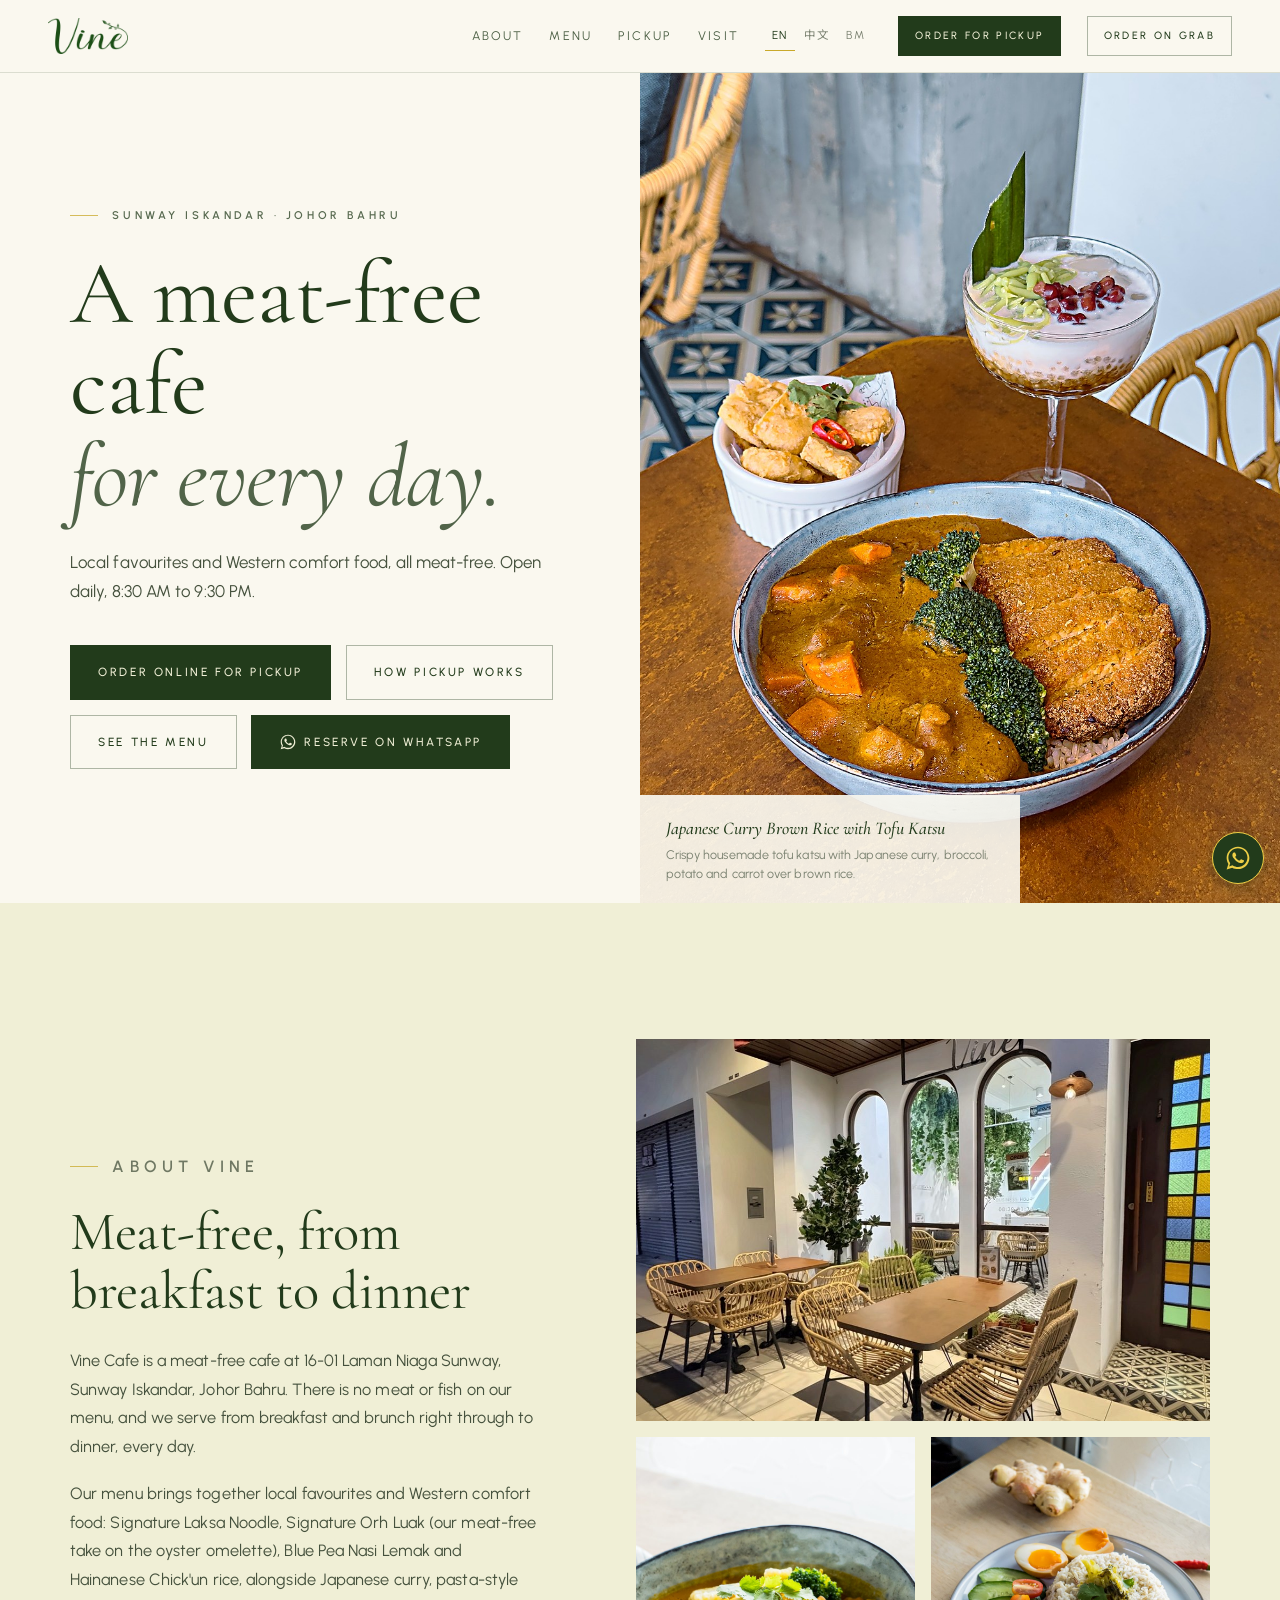
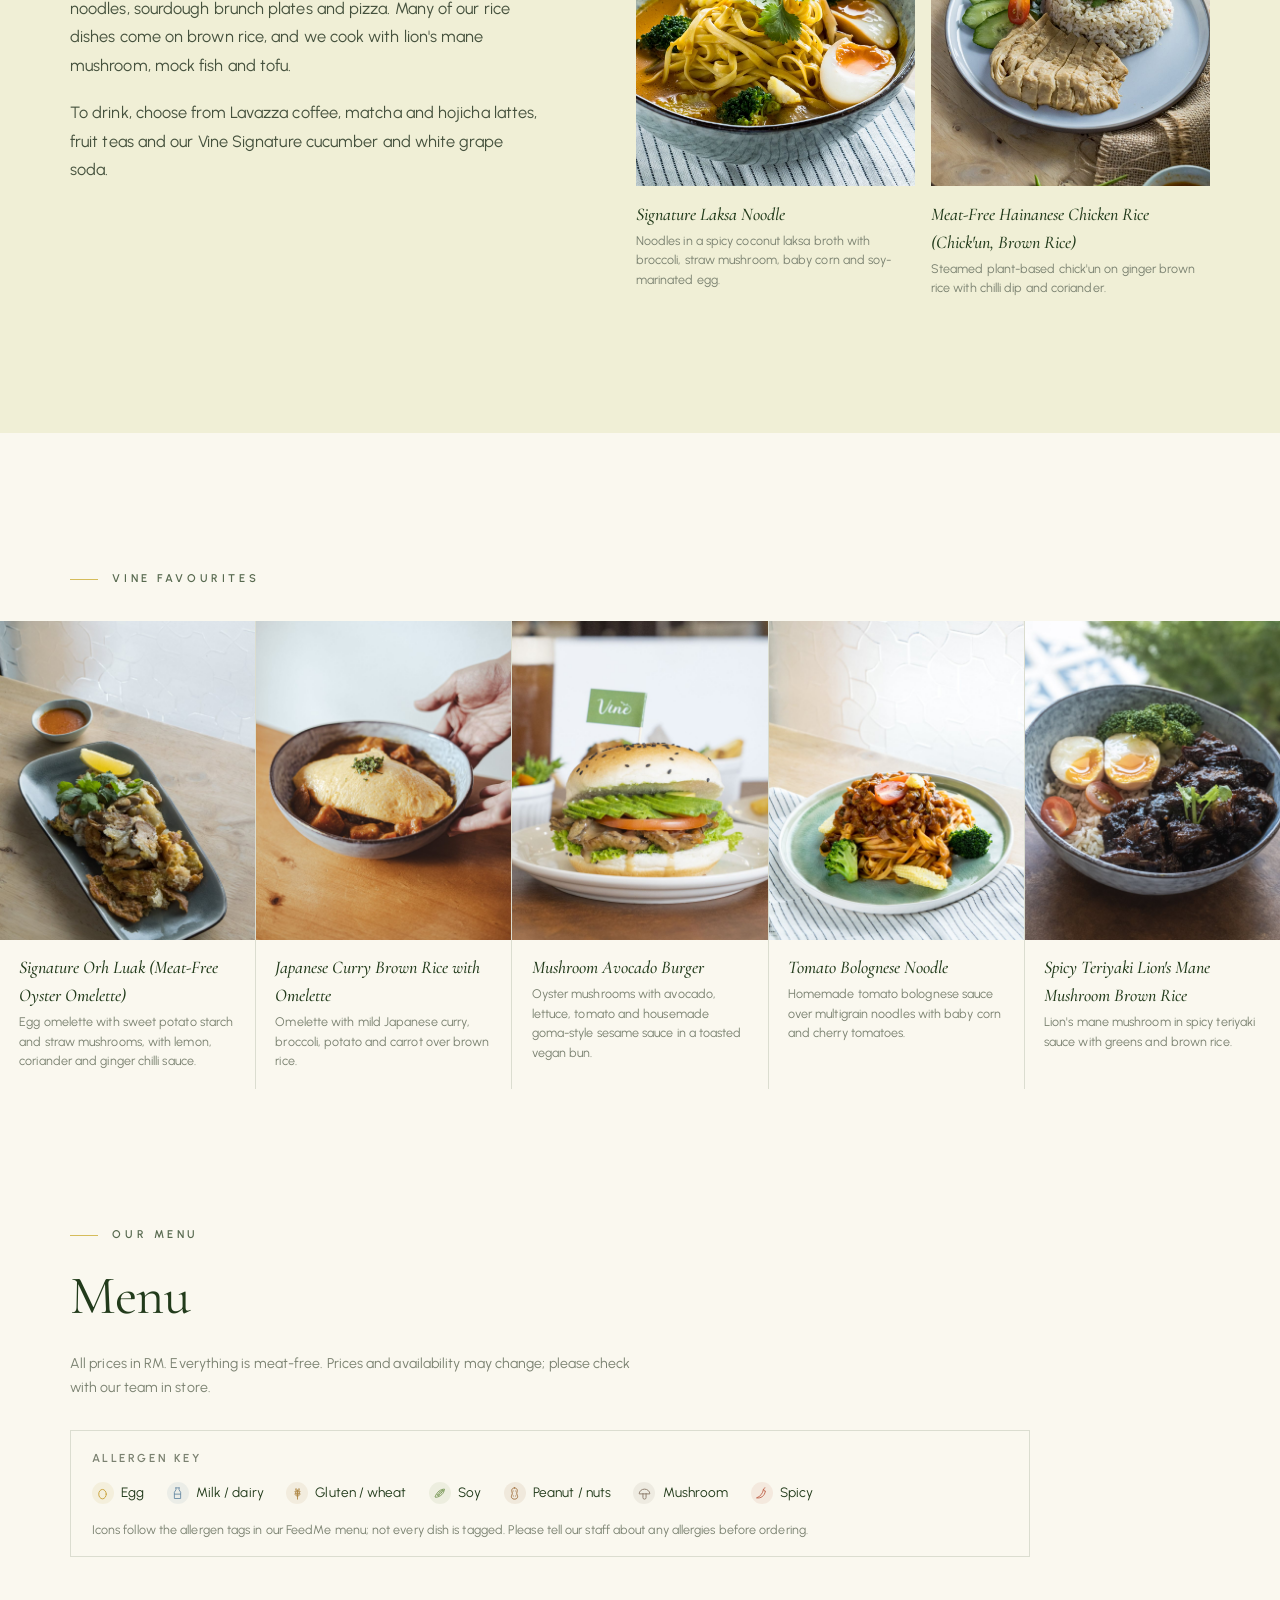
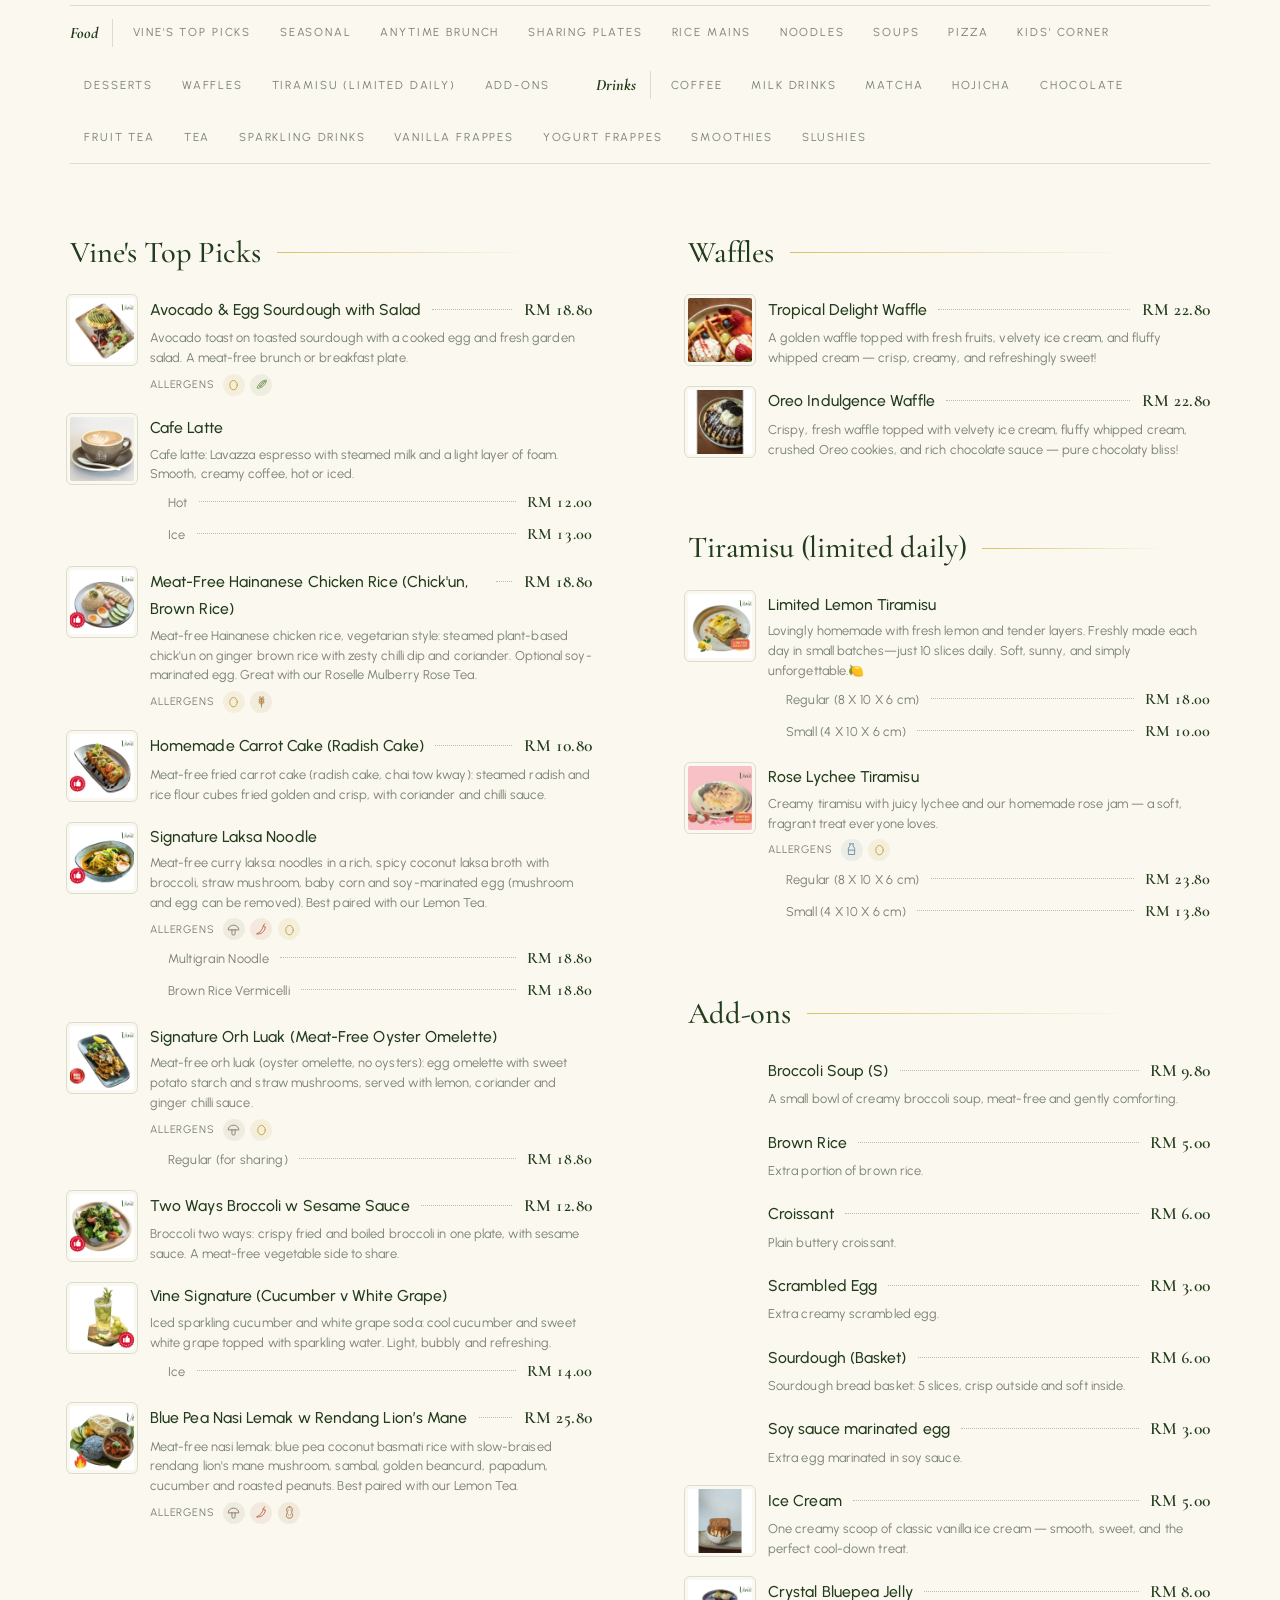
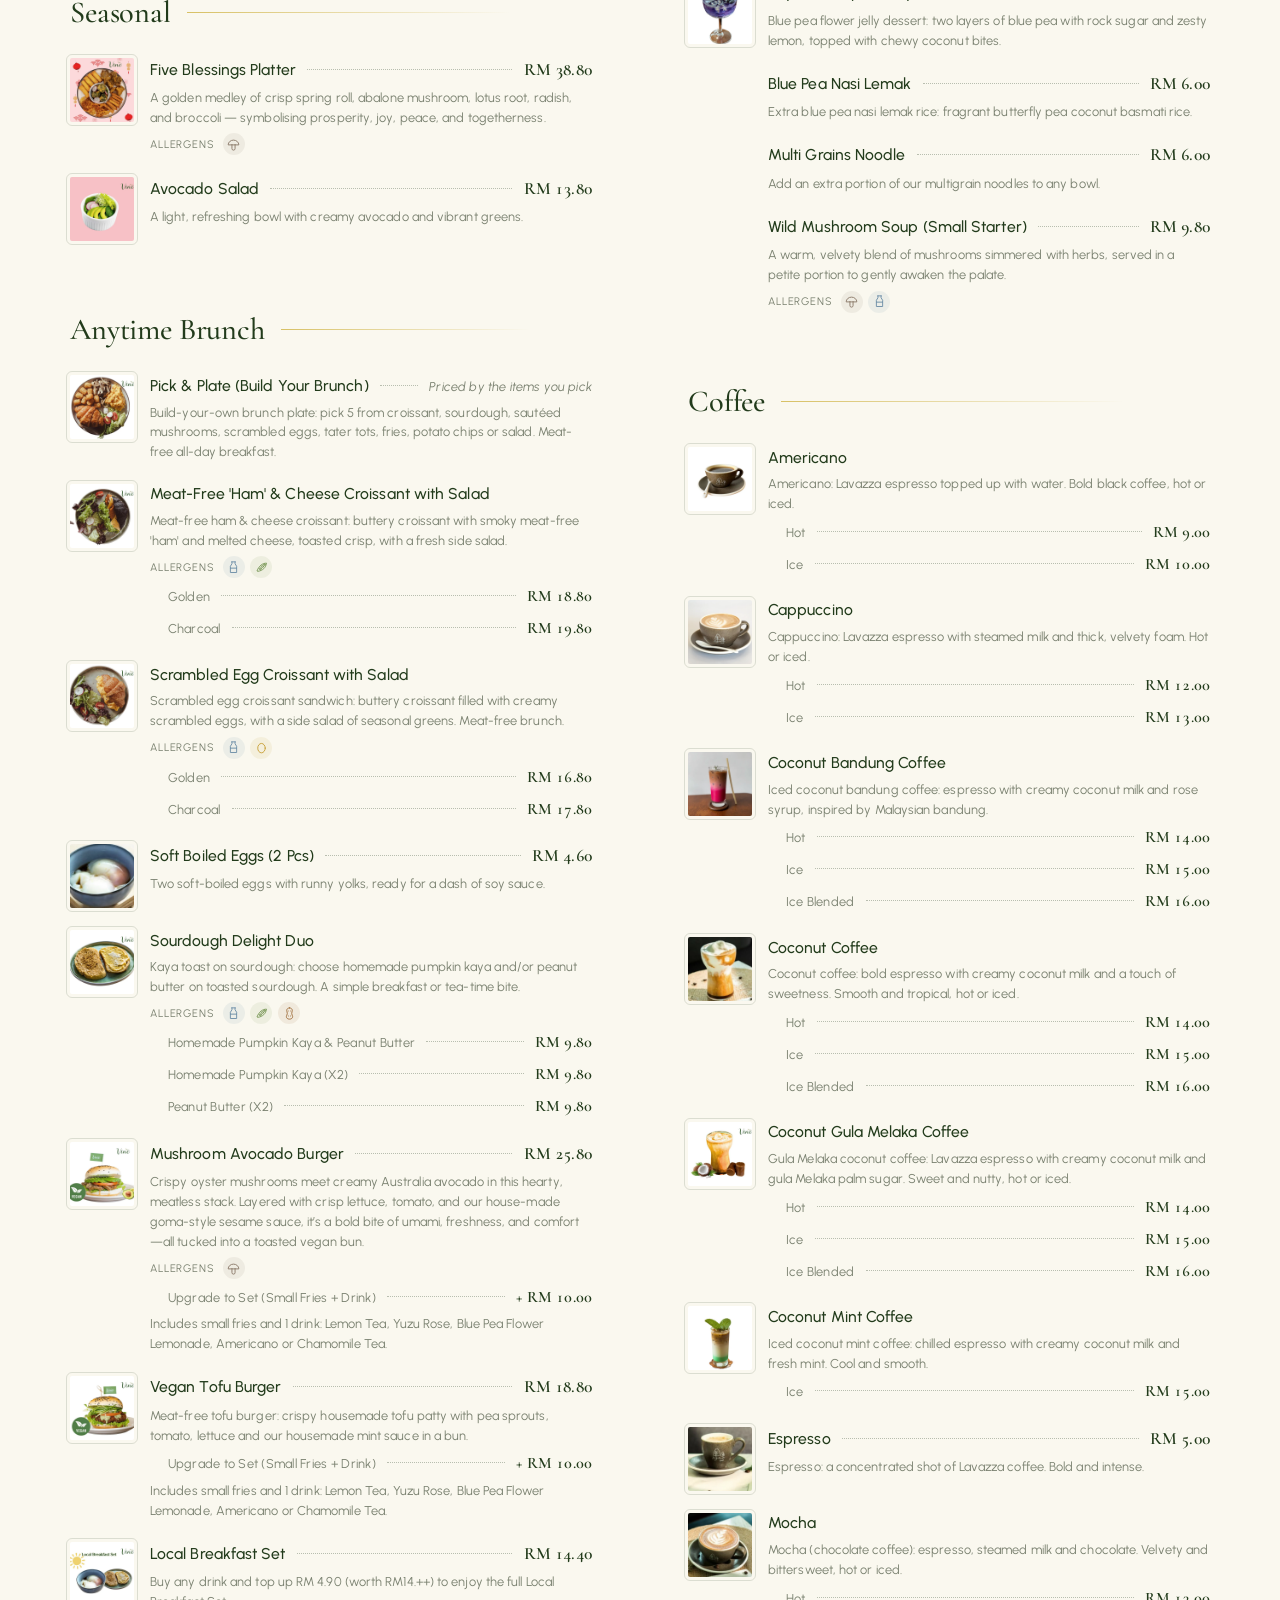
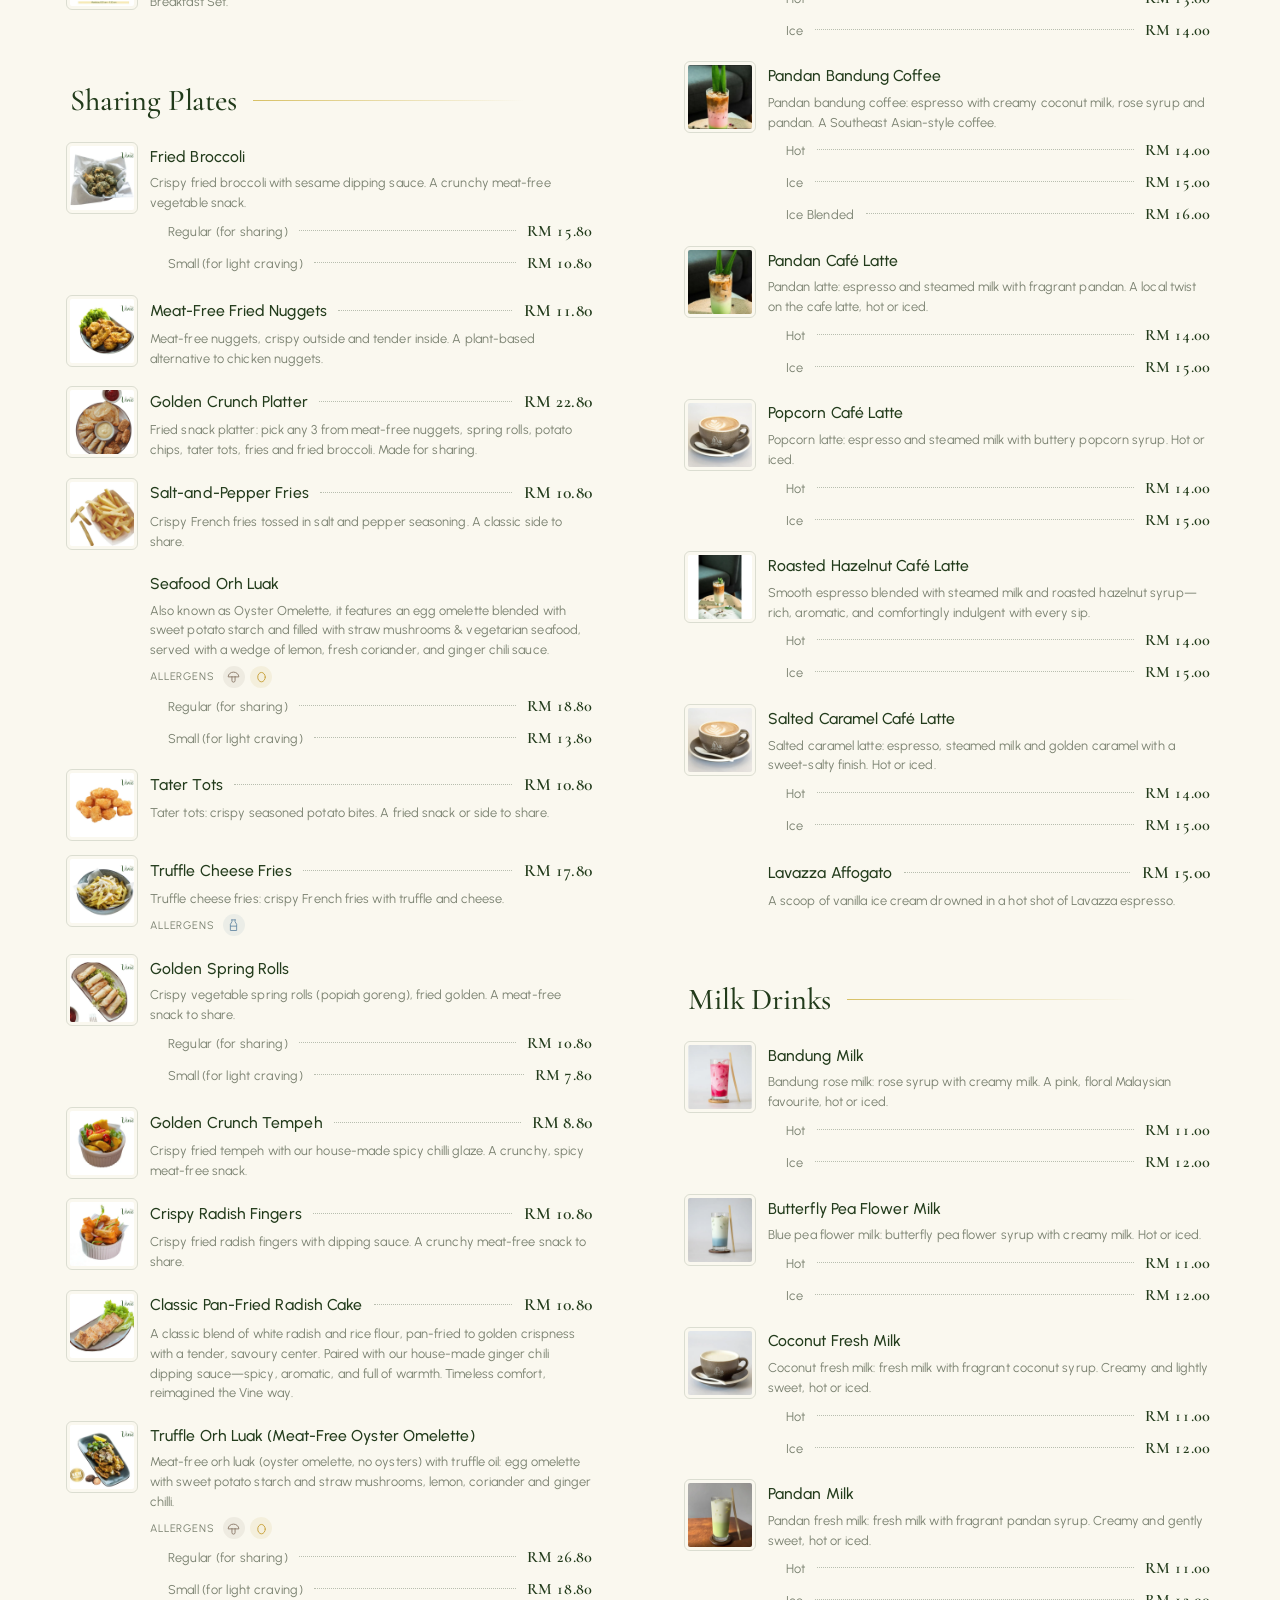
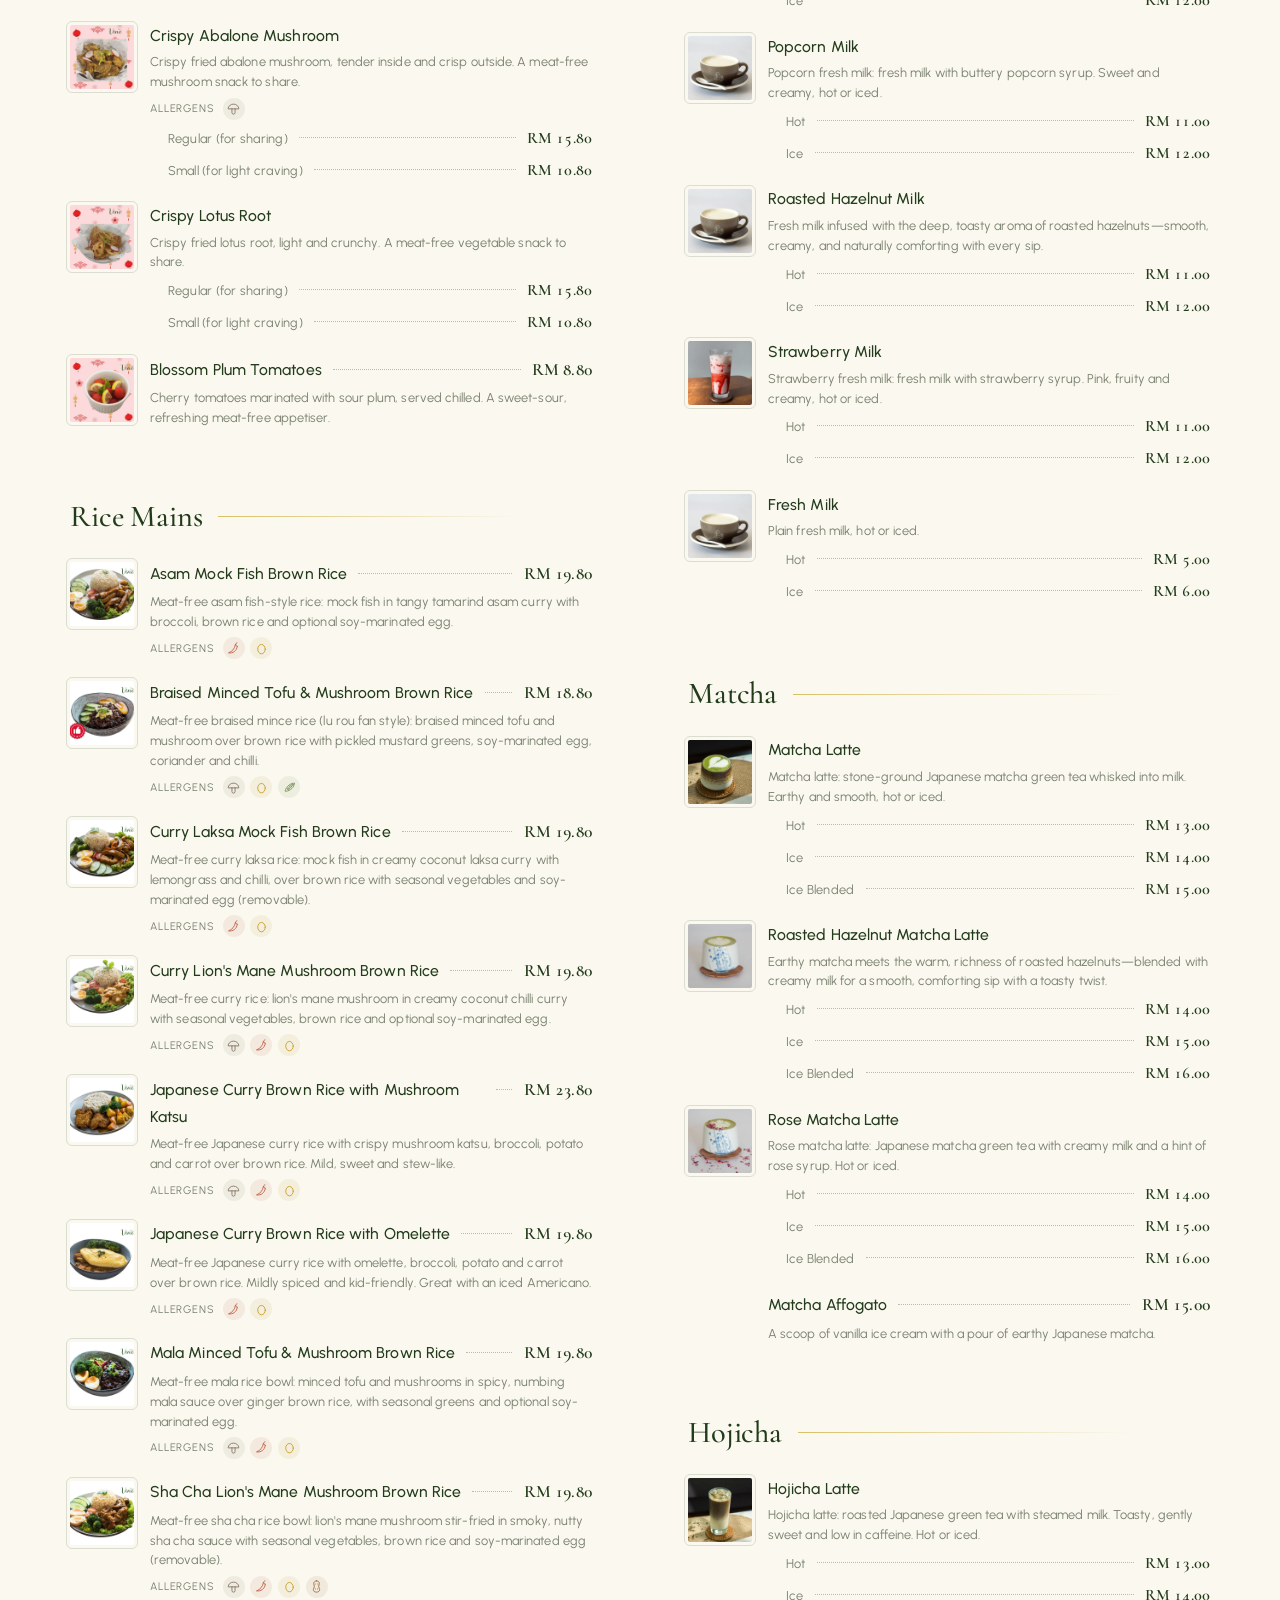
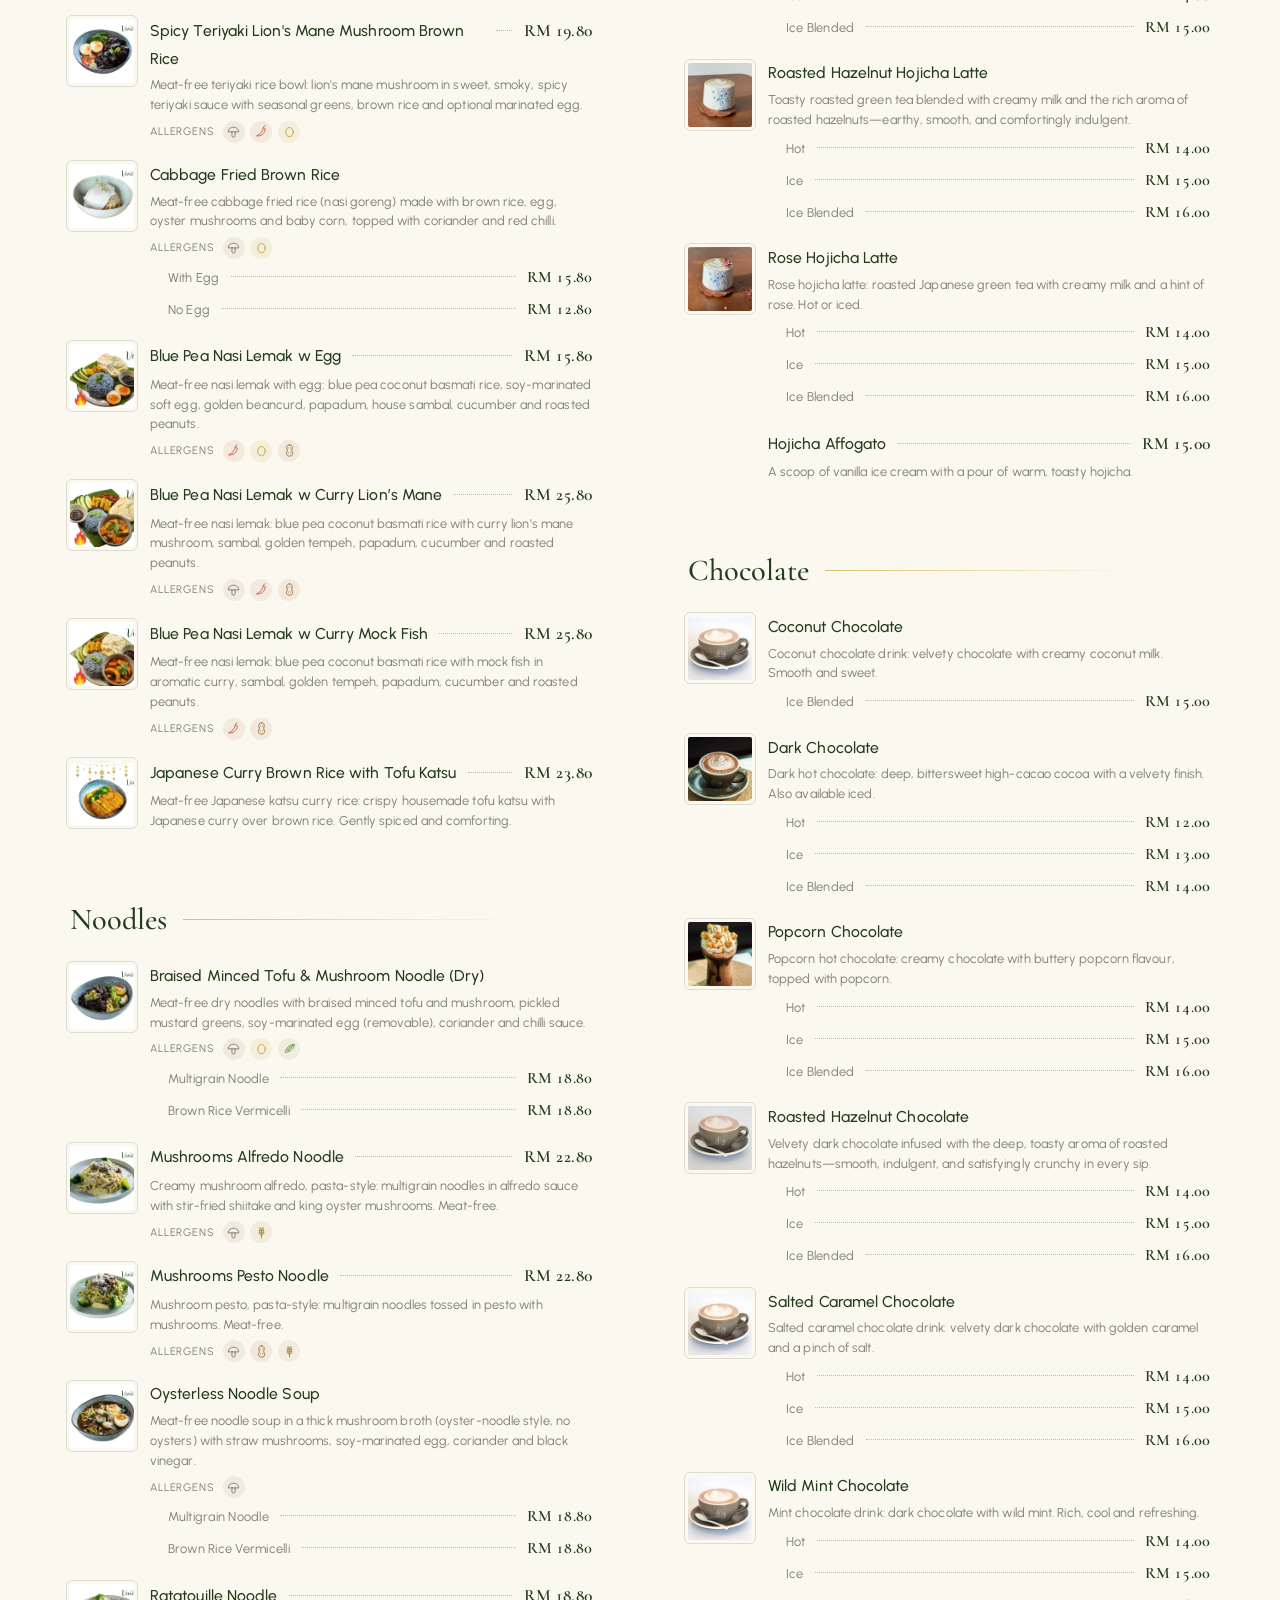
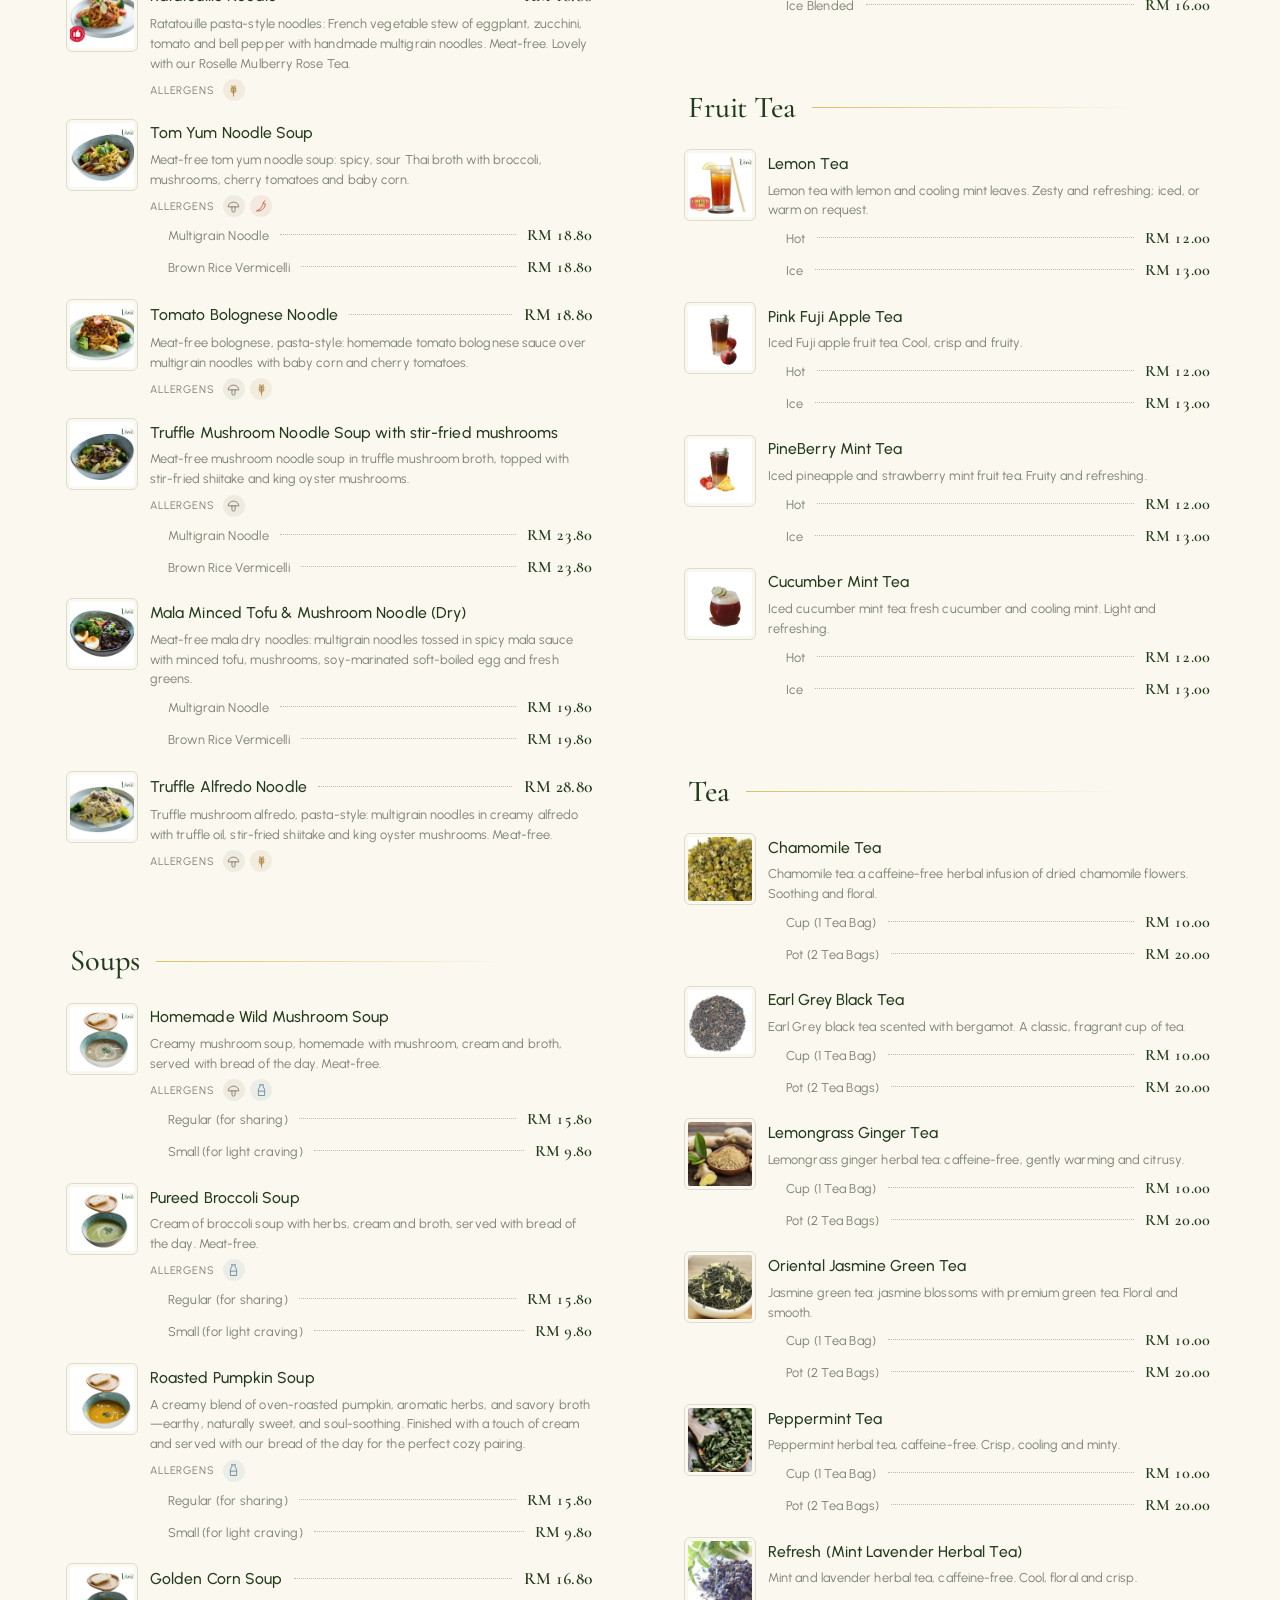
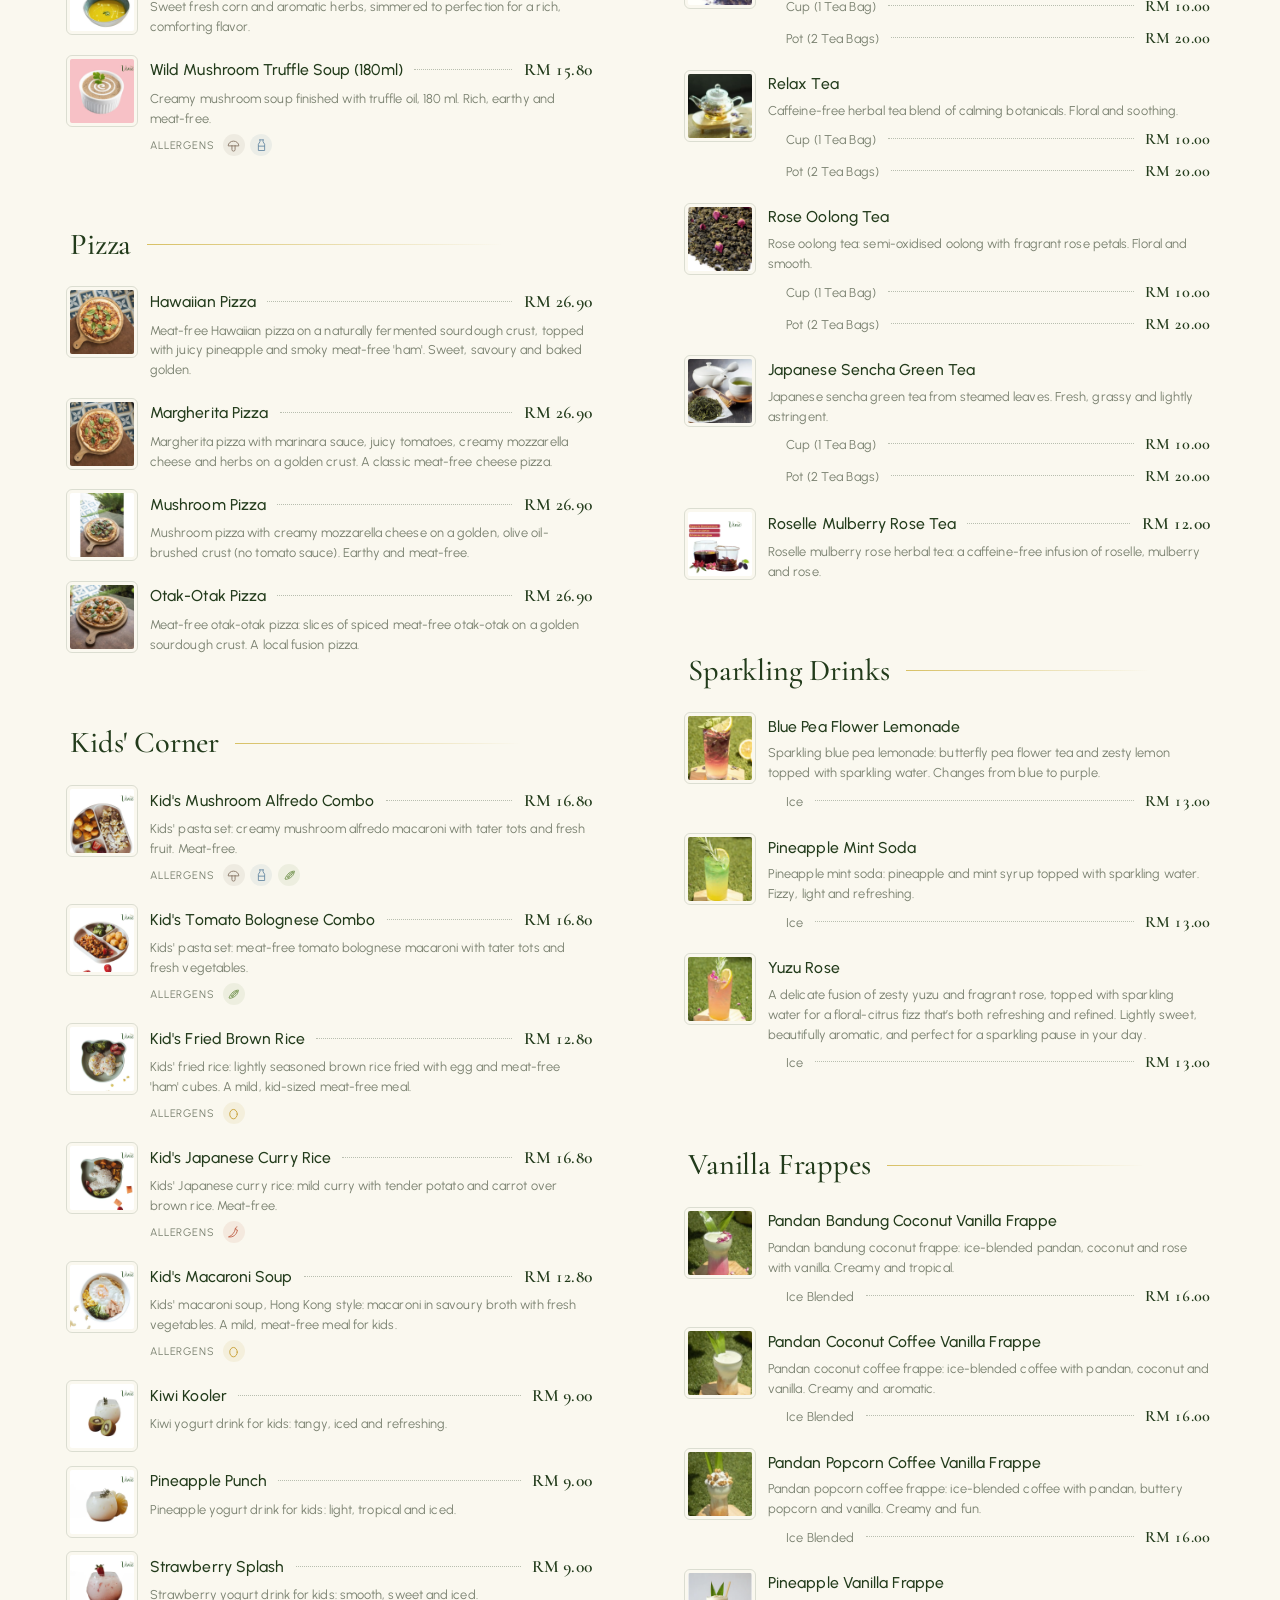
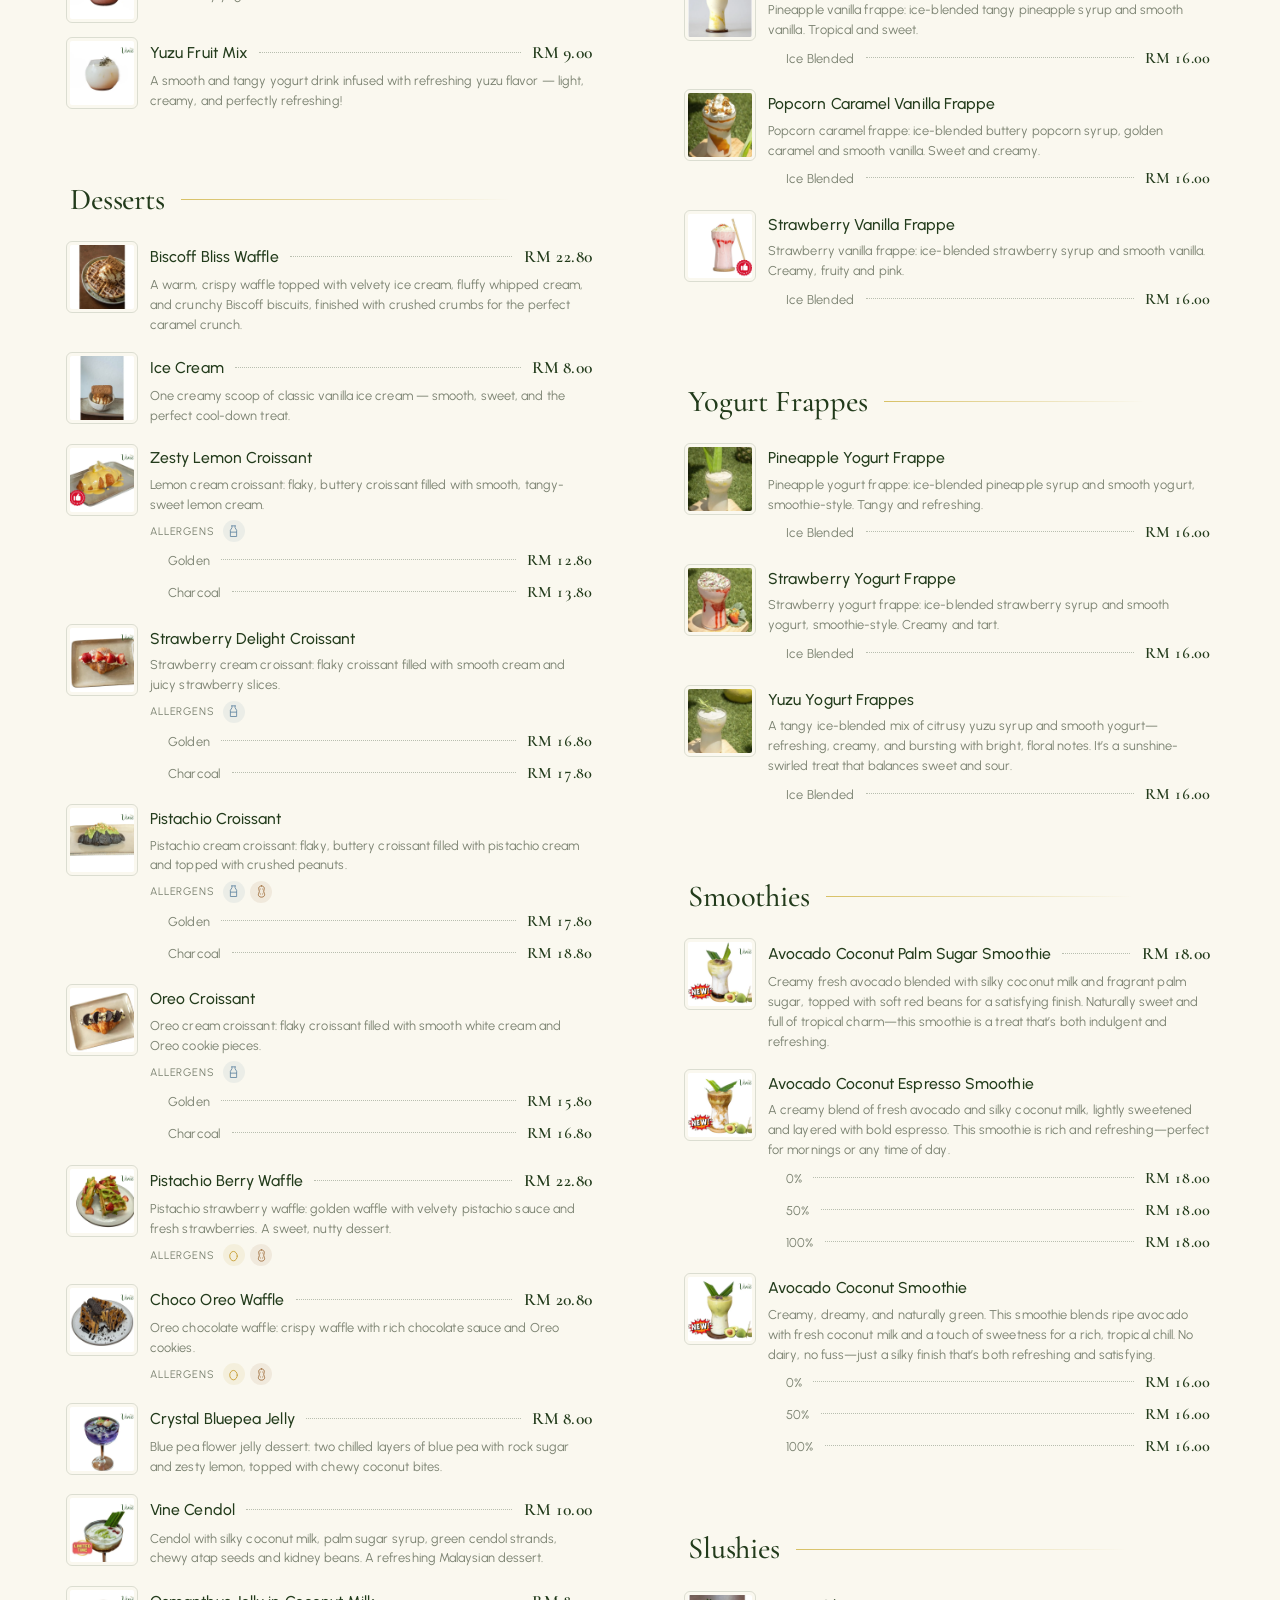
==== commit 19e4f12e: "Menu sync 12 Nov: burger set upgrade, Signature Orh Luak Small POS only" ====
--- a/index.html
+++ b/index.html
@@ -73,7 +73,7 @@
   <p class="kicker"><span data-i18n data-zh="我们的菜单" data-ms="Menu kami">Our menu</span></p>
   <h2><span data-i18n data-zh="菜单" data-ms="Menu">Menu</span></h2>
   <p class="note"><span data-i18n data-zh="价格以马币（RM）计。所有餐点均为素食。价格与供应或有变动，请向店内同事确认。" data-ms="Semua harga dalam RM. Semua hidangan tanpa daging. Harga dan ketersediaan mungkin berubah; sila semak dengan pasukan kami di kedai.">All prices in RM. Everything is meat-free. Prices and availability may change; please check with our team in store.</span></p>
-  <aside class="al-legend" aria-label="Allergen key"><h4 data-i18n data-zh="过敏原说明" data-ms="Petunjuk alergen">Allergen key</h4><ul><li><span class="al al-egg" style="--alc:#C9A23A" role="img" aria-label="Egg" title="Egg" data-zh="鸡蛋" data-ms="Telur"><svg viewBox="0 0 24 24" width="16" height="16" aria-hidden="true" fill="none" stroke="currentColor" stroke-width="1.5" stroke-linecap="round" stroke-linejoin="round"><ellipse cx="12" cy="13" rx="6" ry="7.5"/></svg></span><span data-i18n data-zh="鸡蛋" data-ms="Telur">Egg</span></li><li><span class="al al-milk" style="--alc:#6E8FA8" role="img" aria-label="Milk / dairy" title="Milk / dairy" data-zh="牛奶／乳制品" data-ms="Susu / tenusu"><svg viewBox="0 0 24 24" width="16" height="16" aria-hidden="true" fill="none" stroke="currentColor" stroke-width="1.5" stroke-linecap="round" stroke-linejoin="round"><path d="M9 3h6M9.5 3v3L7 10v10h10V10l-2.5-4V3"/><path d="M7 13h10"/></svg></span><span data-i18n data-zh="牛奶／乳制品" data-ms="Susu / tenusu">Milk / dairy</span></li><li><span class="al al-gluten" style="--alc:#B08A4A" role="img" aria-label="Gluten / wheat" title="Gluten / wheat" data-zh="麸质／小麦" data-ms="Gluten / gandum"><svg viewBox="0 0 24 24" width="16" height="16" aria-hidden="true" fill="none" stroke="currentColor" stroke-width="1.5" stroke-linecap="round" stroke-linejoin="round"><path d="M12 21V8"/><path d="M12 12c-2.5 0-4-1.5-4-4 2.5 0 4 1.5 4 4zM12 12c2.5 0 4-1.5 4-4-2.5 0-4 1.5-4 4zM12 8c-2 0-3-1.5-3-3.5 2 0 3 1.5 3 3.5zM12 8c2 0 3-1.5 3-3.5-2 0-3 1.5-3 3.5zM12 16c-2.5 0-4-1.5-4-4 2.5 0 4 1.5 4 4zM12 16c2.5 0 4-1.5 4-4-2.5 0-4 1.5-4 4z"/></svg></span><span data-i18n data-zh="麸质／小麦" data-ms="Gluten / gandum">Gluten / wheat</span></li><li><span class="al al-soy" style="--alc:#7C9A5B" role="img" aria-label="Soy" title="Soy" data-zh="大豆" data-ms="Soya"><svg viewBox="0 0 24 24" width="16" height="16" aria-hidden="true" fill="none" stroke="currentColor" stroke-width="1.5" stroke-linecap="round" stroke-linejoin="round"><path d="M5 17c3-8 9-12 15-12-1 7-6 12-13 13z"/><circle cx="10" cy="14" r="1.6"/><circle cx="13.5" cy="10.5" r="1.6"/><circle cx="16.5" cy="7.5" r="1.3"/></svg></span><span data-i18n data-zh="大豆" data-ms="Soya">Soy</span></li><li><span class="al al-peanut" style="--alc:#A0703F" role="img" aria-label="Peanut / nuts" title="Peanut / nuts" data-zh="花生／坚果" data-ms="Kacang tanah / kekacang"><svg viewBox="0 0 24 24" width="16" height="16" aria-hidden="true" fill="none" stroke="currentColor" stroke-width="1.5" stroke-linecap="round" stroke-linejoin="round"><path d="M12 3c2.8 0 4.5 2 4.5 4.3 0 1.6-1 2.4-1 4.7s1.5 3 1.5 5c0 2.6-2.2 4-5 4s-5-1.4-5-4c0-2 1.5-2.7 1.5-5S7.5 8.9 7.5 7.3C7.5 5 9.2 3 12 3z"/><path d="M10 8h.01M14 8h.01M10.5 16h.01M13.5 16h.01"/></svg></span><span data-i18n data-zh="花生／坚果" data-ms="Kacang tanah / kekacang">Peanut / nuts</span></li><li><span class="al al-mushroom" style="--alc:#8C7B6B" role="img" aria-label="Mushroom" title="Mushroom" data-zh="蘑菇" data-ms="Cendawan"><svg viewBox="0 0 24 24" width="16" height="16" aria-hidden="true" fill="none" stroke="currentColor" stroke-width="1.5" stroke-linecap="round" stroke-linejoin="round"><path d="M3.5 12a8.5 7 0 0 1 17 0z"/><path d="M9.5 12v6.5a2.5 2.5 0 0 0 5 0V12"/></svg></span><span data-i18n data-zh="蘑菇" data-ms="Cendawan">Mushroom</span></li><li><span class="al al-spicy" style="--alc:#C2674F" role="img" aria-label="Spicy" title="Spicy" data-zh="辣" data-ms="Pedas"><svg viewBox="0 0 24 24" width="16" height="16" aria-hidden="true" fill="none" stroke="currentColor" stroke-width="1.5" stroke-linecap="round" stroke-linejoin="round"><path d="M15 6c-1 6-5 11-11 13 7 1 13-3 14-10"/><path d="M15 6c1.5 0 3 1 3 3M15 6c0-1.5 1-2.5 2.5-3"/></svg></span><span data-i18n data-zh="辣" data-ms="Pedas">Spicy</span></li></ul><p class="al-note" data-i18n data-zh="图标依据我们 FeedMe 菜单中的过敏原标注；并非每道菜都有标注。点餐前请告知店员您的任何过敏情况。" data-ms="Ikon mengikut tanda alergen dalam menu FeedMe kami; bukan semua hidangan ditanda. Sila maklumkan kakitangan kami tentang sebarang alahan sebelum memesan.">Icons follow the allergen tags in our FeedMe menu; not every dish is tagged. Please tell our staff about any allergies before ordering.</p></aside><nav class="catnav" aria-label="Menu categories"><b class="navlab" data-i18n data-zh="餐点" data-ms="Makanan">Food</b><a href="#m-vine-s-top-picks"><span data-i18n data-zh="Vine 精选" data-ms="Pilihan Utama Vine">Vine&#x27;s Top Picks</span></a><a href="#m-seasonal-menu"><span data-i18n data-zh="季节限定" data-ms="Menu Bermusim">Seasonal</span></a><a href="#m-anytime-brunch"><span data-i18n data-zh="全日早午餐" data-ms="Brunch Sepanjang Hari">Anytime Brunch</span></a><a href="#m-sharing-plates"><span data-i18n data-zh="分享小食" data-ms="Hidangan Berkongsi">Sharing Plates</span></a><a href="#m-rice-main"><span data-i18n data-zh="饭类" data-ms="Hidangan Nasi">Rice Mains</span></a><a href="#m-noodles-main"><span data-i18n data-zh="面类" data-ms="Hidangan Mi">Noodles</span></a><a href="#m-soup"><span data-i18n data-zh="汤品" data-ms="Sup">Soups</span></a><a href="#m-pizza"><span data-i18n data-zh="披萨" data-ms="Piza">Pizza</span></a><a href="#m-kid-s-corner"><span data-i18n data-zh="儿童餐" data-ms="Sudut Kanak-kanak">Kids&#x27; Corner</span></a><a href="#m-dessert"><span data-i18n data-zh="甜品" data-ms="Pencuci Mulut">Desserts</span></a><a href="#m-waffle"><span data-i18n data-zh="华夫饼" data-ms="Wafel">Waffles</span></a><a href="#m-tiramisu-limited-daily-sets"><span data-i18n data-zh="提拉米苏（每日限量）" data-ms="Tiramisu (terhad setiap hari)">Tiramisu (limited daily)</span></a><a href="#m-add-ons"><span data-i18n data-zh="加点" data-ms="Tambahan">Add-ons</span></a><b class="navlab" data-i18n data-zh="饮品" data-ms="Minuman">Drinks</b><a href="#m-lavazza-gran-coffee"><span data-i18n data-zh="咖啡" data-ms="Kopi">Coffee</span></a><a href="#m-milk"><span data-i18n data-zh="牛奶饮品" data-ms="Minuman Susu">Milk Drinks</span></a><a href="#m-matcha"><span data-i18n data-zh="抹茶" data-ms="Matcha">Matcha</span></a><a href="#m-hojicha"><span data-i18n data-zh="焙茶" data-ms="Hojicha">Hojicha</span></a><a href="#m-gour-base-dar-chocolate"><span data-i18n data-zh="巧克力" data-ms="Coklat">Chocolate</span></a><a href="#m-fruit-tea"><span data-i18n data-zh="水果茶" data-ms="Teh Buah">Fruit Tea</span></a><a href="#m-tea-bag"><span data-i18n data-zh="茶" data-ms="Teh">Tea</span></a><a href="#m-sparkling-drinks"><span data-i18n data-zh="气泡饮" data-ms="Minuman Berkarbonat">Sparkling Drinks</span></a><a href="#m-vanilla-frappe"><span data-i18n data-zh="香草冰沙" data-ms="Frappe Vanila">Vanilla Frappes</span></a><a href="#m-yogurt-frappe"><span data-i18n data-zh="酸奶冰沙" data-ms="Frappe Yogurt">Yogurt Frappes</span></a><a href="#m-smoothies"><span data-i18n data-zh="奶昔" data-ms="Smoothie">Smoothies</span></a><a href="#m-slushy"><span data-i18n data-zh="冰沙饮" data-ms="Slushie">Slushies</span></a></nav><div class="cats"><section class="cat" id="m-vine-s-top-picks"><h3 data-i18n data-zh="Vine 精选" data-ms="Pilihan Utama Vine">Vine&#x27;s Top Picks</h3><ul><li class="mi has-ph"><img class="th" src="images/menu/avocado-egg-sourdough-with-salad.webp" alt="Avocado &amp; Egg Sourdough with Salad" loading="lazy" decoding="async" width="600" height="600"><div class="mb"><div class="row"><span class="nm" data-i18n data-zh="牛油果鸡蛋酸种面包配沙拉" data-ms="Sourdough Avokado &amp; Telur dengan Salad">Avocado &amp; Egg Sourdough with Salad</span><span class="dots"></span><span class="pr">RM 18.80</span></div><p class="ds" data-i18n data-zh="酸种面包牛油果吐司配熟鸡蛋和新鲜田园沙拉。无肉早午餐或早餐。" data-ms="Roti bakar avokado atas sourdough bakar dengan telur masak dan salad taman segar. Hidangan brunch atau sarapan tanpa daging.">Avocado toast on toasted sourdough with a cooked egg and fresh garden salad. A meat-free brunch or breakfast plate.</p><span class="als" data-feedme="🫛🥚"><span class="als-l" data-i18n data-zh="过敏原" data-ms="Alergen">Allergens</span><span class="al al-egg" style="--alc:#C9A23A" role="img" aria-label="Egg" title="Egg" data-zh="鸡蛋" data-ms="Telur"><svg viewBox="0 0 24 24" width="16" height="16" aria-hidden="true" fill="none" stroke="currentColor" stroke-width="1.5" stroke-linecap="round" stroke-linejoin="round"><ellipse cx="12" cy="13" rx="6" ry="7.5"/></svg></span><span class="al al-soy" style="--alc:#7C9A5B" role="img" aria-label="Soy" title="Soy" data-zh="大豆" data-ms="Soya"><svg viewBox="0 0 24 24" width="16" height="16" aria-hidden="true" fill="none" stroke="currentColor" stroke-width="1.5" stroke-linecap="round" stroke-linejoin="round"><path d="M5 17c3-8 9-12 15-12-1 7-6 12-13 13z"/><circle cx="10" cy="14" r="1.6"/><circle cx="13.5" cy="10.5" r="1.6"/><circle cx="16.5" cy="7.5" r="1.3"/></svg></span></span></div></li><li class="mi has-ph"><img class="th" src="images/menu/cafe-latte.webp" alt="Cafe Latte" loading="lazy" decoding="async" width="600" height="600"><div class="mb"><div class="row"><span class="nm" data-i18n data-zh="拿铁" data-ms="Cafe Latte">Cafe Latte</span></div><p class="ds" data-i18n data-zh="拿铁：Lavazza 浓缩咖啡配蒸奶和薄薄一层奶泡。顺滑香浓，热或冰。" data-ms="Kafe latte: espresso Lavazza dengan susu kukus dan lapisan buih nipis. Kopi lembut berkrim, panas atau ais.">Cafe latte: Lavazza espresso with steamed milk and a light layer of foam. Smooth, creamy coffee, hot or iced.</p><div class="vrow"><span class="vl" data-i18n data-zh="热" data-ms="Panas">Hot</span><span class="dots"></span><span class="pr">RM 12.00</span></div><div class="vrow"><span class="vl" data-i18n data-zh="冰" data-ms="Ais">Ice</span><span class="dots"></span><span class="pr">RM 13.00</span></div></div></li><li class="mi has-ph"><img class="th" src="images/menu/meat-free-hainanese-chicken-rice-chick-un-brown-rice.webp" alt="Meat-Free Hainanese Chicken Rice (Chick&#x27;un, Brown Rice)" loading="lazy" decoding="async" width="600" height="600"><div class="mb"><div class="row"><span class="nm" data-i18n data-zh="素海南鸡饭（素鸡，糙米）" data-ms="Nasi Ayam Hainan Tanpa Daging (Chick&#x27;un, Nasi Perang)">Meat-Free Hainanese Chicken Rice (Chick&#x27;un, Brown Rice)</span><span class="dots"></span><span class="pr">RM 18.80</span></div><p class="ds" data-i18n data-zh="无肉海南鸡饭（素食版）：蒸植物基素鸡配姜味糙米饭、酸辣辣椒蘸酱和香菜。可选酱油卤蛋。配我们的洛神桑葚玫瑰茶更佳。" data-ms="Nasi ayam Hainan tanpa daging, gaya vegetarian: chick&#x27;un berasaskan tumbuhan kukus atas nasi perang halia dengan cili cecah dan ketumbar. Telur perap kicap pilihan. Sangat sesuai dengan Teh Roselle Mulberi Ros kami.">Meat-free Hainanese chicken rice, vegetarian style: steamed plant-based chick&#x27;un on ginger brown rice with zesty chilli dip and coriander. Optional soy-marinated egg. Great with our Roselle Mulberry Rose Tea.</p><span class="als" data-feedme="🥚🌾"><span class="als-l" data-i18n data-zh="过敏原" data-ms="Alergen">Allergens</span><span class="al al-egg" style="--alc:#C9A23A" role="img" aria-label="Egg" title="Egg" data-zh="鸡蛋" data-ms="Telur"><svg viewBox="0 0 24 24" width="16" height="16" aria-hidden="true" fill="none" stroke="currentColor" stroke-width="1.5" stroke-linecap="round" stroke-linejoin="round"><ellipse cx="12" cy="13" rx="6" ry="7.5"/></svg></span><span class="al al-gluten" style="--alc:#B08A4A" role="img" aria-label="Gluten / wheat" title="Gluten / wheat" data-zh="麸质／小麦" data-ms="Gluten / gandum"><svg viewBox="0 0 24 24" width="16" height="16" aria-hidden="true" fill="none" stroke="currentColor" stroke-width="1.5" stroke-linecap="round" stroke-linejoin="round"><path d="M12 21V8"/><path d="M12 12c-2.5 0-4-1.5-4-4 2.5 0 4 1.5 4 4zM12 12c2.5 0 4-1.5 4-4-2.5 0-4 1.5-4 4zM12 8c-2 0-3-1.5-3-3.5 2 0 3 1.5 3 3.5zM12 8c2 0 3-1.5 3-3.5-2 0-3 1.5-3 3.5zM12 16c-2.5 0-4-1.5-4-4 2.5 0 4 1.5 4 4zM12 16c2.5 0 4-1.5 4-4-2.5 0-4 1.5-4 4z"/></svg></span></span></div></li><li class="mi has-ph"><img class="th" src="images/menu/homemade-carrot-cake-radish-cake.webp" alt="Homemade Carrot Cake (Radish Cake)" loading="lazy" decoding="async" width="600" height="600"><div class="mb"><div class="row"><span class="nm" data-i18n data-zh="自制炒萝卜糕" data-ms="Kuih Lobak Goreng Buatan Sendiri">Homemade Carrot Cake (Radish Cake)</span><span class="dots"></span><span class="pr">RM 10.80</span></div><p class="ds" data-i18n data-zh="无肉炒萝卜糕（菜头粿）：蒸好的萝卜米粉块煎至金黄酥脆，配香菜和辣椒酱。" data-ms="Kuih lobak goreng tanpa daging (chai tow kway): kiub lobak putih dan tepung beras kukus digoreng hingga keemasan dan rangup, dengan ketumbar dan sos cili.">Meat-free fried carrot cake (radish cake, chai tow kway): steamed radish and rice flour cubes fried golden and crisp, with coriander and chilli sauce.</p></div></li><li class="mi has-ph"><img class="th" src="images/menu/signature-laksa-noodle.webp" alt="Signature Laksa Noodle" loading="lazy" decoding="async" width="600" height="600"><div class="mb"><div class="row"><span class="nm" data-i18n data-zh="招牌椰香叻沙" data-ms="Mi Laksa Istimewa">Signature Laksa Noodle</span></div><p class="ds" data-i18n data-zh="无肉咖喱叻沙：面条浸在浓郁香辣的椰浆叻沙汤中，配西兰花、草菇、玉米笋和酱油卤蛋（蘑菇和蛋可去除）。配柠檬茶最佳。" data-ms="Laksa kari tanpa daging: mi dalam kuah laksa santan yang pekat dan pedas dengan brokoli, cendawan jerami, jagung muda dan telur perap kicap (cendawan dan telur boleh dibuang). Paling sesuai dengan Teh Lemon kami.">Meat-free curry laksa: noodles in a rich, spicy coconut laksa broth with broccoli, straw mushroom, baby corn and soy-marinated egg (mushroom and egg can be removed). Best paired with our Lemon Tea.</p><span class="als" data-feedme="🌶️🥚🍄‍🟫"><span class="als-l" data-i18n data-zh="过敏原" data-ms="Alergen">Allergens</span><span class="al al-mushroom" style="--alc:#8C7B6B" role="img" aria-label="Mushroom" title="Mushroom" data-zh="蘑菇" data-ms="Cendawan"><svg viewBox="0 0 24 24" width="16" height="16" aria-hidden="true" fill="none" stroke="currentColor" stroke-width="1.5" stroke-linecap="round" stroke-linejoin="round"><path d="M3.5 12a8.5 7 0 0 1 17 0z"/><path d="M9.5 12v6.5a2.5 2.5 0 0 0 5 0V12"/></svg></span><span class="al al-spicy" style="--alc:#C2674F" role="img" aria-label="Spicy" title="Spicy" data-zh="辣" data-ms="Pedas"><svg viewBox="0 0 24 24" width="16" height="16" aria-hidden="true" fill="none" stroke="currentColor" stroke-width="1.5" stroke-linecap="round" stroke-linejoin="round"><path d="M15 6c-1 6-5 11-11 13 7 1 13-3 14-10"/><path d="M15 6c1.5 0 3 1 3 3M15 6c0-1.5 1-2.5 2.5-3"/></svg></span><span class="al al-egg" style="--alc:#C9A23A" role="img" aria-label="Egg" title="Egg" data-zh="鸡蛋" data-ms="Telur"><svg viewBox="0 0 24 24" width="16" height="16" aria-hidden="true" fill="none" stroke="currentColor" stroke-width="1.5" stroke-linecap="round" stroke-linejoin="round"><ellipse cx="12" cy="13" rx="6" ry="7.5"/></svg></span></span><div class="vrow"><span class="vl" data-i18n data-zh="杂粮面" data-ms="Mi Bijirin">Multigrain Noodle</span><span class="dots"></span><span class="pr">RM 18.80</span></div><div class="vrow"><span class="vl" data-i18n data-zh="糙米米粉" data-ms="Bihun Beras Perang">Brown Rice Vermicelli</span><span class="dots"></span><span class="pr">RM 18.80</span></div></div></li><li class="mi has-ph"><img class="th" src="images/menu/signature-orh-luak-meat-free-oyster-omelette.webp" alt="Signature Orh Luak (Meat-Free Oyster Omelette)" loading="lazy" decoding="async" width="600" height="600"><div class="mb"><div class="row"><span class="nm" data-i18n data-zh="招牌素蚝煎 Orh Luak" data-ms="Orh Luak Istimewa (Telur Dadar Tiram Tanpa Daging)">Signature Orh Luak (Meat-Free Oyster Omelette)</span></div><p class="ds" data-i18n data-zh="无肉蚝煎（不含蚝）：番薯粉蛋煎配草菇，附柠檬、香菜和姜味辣椒酱。" data-ms="Orh luak tanpa daging (telur dadar tiram, tanpa tiram): telur dadar dengan kanji ubi keledek dan cendawan jerami, dihidang dengan lemon, ketumbar dan sos cili halia.">Meat-free orh luak (oyster omelette, no oysters): egg omelette with sweet potato starch and straw mushrooms, served with lemon, coriander and ginger chilli sauce.</p><span class="als" data-feedme="🥚🍄‍🟫"><span class="als-l" data-i18n data-zh="过敏原" data-ms="Alergen">Allergens</span><span class="al al-mushroom" style="--alc:#8C7B6B" role="img" aria-label="Mushroom" title="Mushroom" data-zh="蘑菇" data-ms="Cendawan"><svg viewBox="0 0 24 24" width="16" height="16" aria-hidden="true" fill="none" stroke="currentColor" stroke-width="1.5" stroke-linecap="round" stroke-linejoin="round"><path d="M3.5 12a8.5 7 0 0 1 17 0z"/><path d="M9.5 12v6.5a2.5 2.5 0 0 0 5 0V12"/></svg></span><span class="al al-egg" style="--alc:#C9A23A" role="img" aria-label="Egg" title="Egg" data-zh="鸡蛋" data-ms="Telur"><svg viewBox="0 0 24 24" width="16" height="16" aria-hidden="true" fill="none" stroke="currentColor" stroke-width="1.5" stroke-linecap="round" stroke-linejoin="round"><ellipse cx="12" cy="13" rx="6" ry="7.5"/></svg></span></span><div class="vrow"><span class="vl" data-i18n data-zh="标准（分享）" data-ms="Biasa (untuk berkongsi)">Regular (for sharing)</span><span class="dots"></span><span class="pr">RM 18.80</span></div><div class="vrow"><span class="vl" data-i18n data-zh="小份" data-ms="Kecil">Small (for light craving)</span><span class="dots"></span><span class="pr">RM 13.80</span></div></div></li><li class="mi has-ph"><img class="th" src="images/menu/two-ways-broccoli-w-sesame-sauce.webp" alt="Two Ways Broccoli w Sesame Sauce" loading="lazy" decoding="async" width="600" height="600"><div class="mb"><div class="row"><span class="nm" data-i18n data-zh="双味西兰花配芝麻酱" data-ms="Brokoli Dua Cara dengan Sos Bijan">Two Ways Broccoli w Sesame Sauce</span><span class="dots"></span><span class="pr">RM 12.80</span></div><p class="ds" data-i18n data-zh="西兰花两吃：酥炸与水煮西兰花同盘，配芝麻酱。适合分享的无肉蔬菜小菜。" data-ms="Brokoli dua cara: brokoli goreng rangup dan brokoli rebus dalam satu pinggan, dengan sos bijan. Hidangan sayur tanpa daging untuk dikongsi.">Broccoli two ways: crispy fried and boiled broccoli in one plate, with sesame sauce. A meat-free vegetable side to share.</p></div></li><li class="mi has-ph"><img class="th" src="images/menu/vine-signature-cucumber-v-white-grape.webp" alt="Vine Signature (Cucumber v White Grape)" loading="lazy" decoding="async" width="600" height="600"><div class="mb"><div class="row"><span class="nm" data-i18n data-zh="Vine 招牌青瓜白葡萄苏打" data-ms="Vine Signature (Timun &amp; Anggur Putih)">Vine Signature (Cucumber v White Grape)</span></div><p class="ds" data-i18n data-zh="冰青瓜白葡萄气泡饮：清凉青瓜和甜白葡萄加气泡水。清爽冒泡，消暑解渴。" data-ms="Soda berkilau timun dan anggur putih ais: timun yang dingin dan anggur putih manis dengan air berkarbonat. Ringan, berbuih dan menyegarkan.">Iced sparkling cucumber and white grape soda: cool cucumber and sweet white grape topped with sparkling water. Light, bubbly and refreshing.</p><div class="vrow"><span class="vl" data-i18n data-zh="冰" data-ms="Ais">Ice</span><span class="dots"></span><span class="pr">RM 14.00</span></div></div></li><li class="mi has-ph"><img class="th" src="images/menu/blue-pea-nasi-lemak-w-rendang-lion-s-mane.webp" alt="Blue Pea Nasi Lemak w Rendang Lion’s Mane" loading="lazy" decoding="async" width="600" height="600"><div class="mb"><div class="row"><span class="nm" data-i18n data-zh="蝶豆花 Nasi Lemak 配仁当猴头菇" data-ms="Nasi Lemak Bunga Telang dengan Rendang Lion&#x27;s Mane">Blue Pea Nasi Lemak w Rendang Lion’s Mane</span><span class="dots"></span><span class="pr">RM 25.80</span></div><p class="ds" data-i18n data-zh="无肉椰浆饭：蝶豆花椰浆印度香米饭配慢炖仁当猴头菇、叁巴、金黄豆腐、papadum、黄瓜和烤花生。配柠檬茶最佳。" data-ms="Nasi lemak tanpa daging: nasi basmathi santan bunga telang dengan rendang cendawan lion&#x27;s mane yang direneh perlahan, sambal, tauhu keemasan, papadum, timun dan kacang panggang. Paling sesuai dengan Teh Lemon kami.">Meat-free nasi lemak: blue pea coconut basmati rice with slow-braised rendang lion&#x27;s mane mushroom, sambal, golden beancurd, papadum, cucumber and roasted peanuts. Best paired with our Lemon Tea.</p><span class="als" data-feedme="🌶️🥜🍄‍🟫"><span class="als-l" data-i18n data-zh="过敏原" data-ms="Alergen">Allergens</span><span class="al al-mushroom" style="--alc:#8C7B6B" role="img" aria-label="Mushroom" title="Mushroom" data-zh="蘑菇" data-ms="Cendawan"><svg viewBox="0 0 24 24" width="16" height="16" aria-hidden="true" fill="none" stroke="currentColor" stroke-width="1.5" stroke-linecap="round" stroke-linejoin="round"><path d="M3.5 12a8.5 7 0 0 1 17 0z"/><path d="M9.5 12v6.5a2.5 2.5 0 0 0 5 0V12"/></svg></span><span class="al al-spicy" style="--alc:#C2674F" role="img" aria-label="Spicy" title="Spicy" data-zh="辣" data-ms="Pedas"><svg viewBox="0 0 24 24" width="16" height="16" aria-hidden="true" fill="none" stroke="currentColor" stroke-width="1.5" stroke-linecap="round" stroke-linejoin="round"><path d="M15 6c-1 6-5 11-11 13 7 1 13-3 14-10"/><path d="M15 6c1.5 0 3 1 3 3M15 6c0-1.5 1-2.5 2.5-3"/></svg></span><span class="al al-peanut" style="--alc:#A0703F" role="img" aria-label="Peanut / nuts" title="Peanut / nuts" data-zh="花生／坚果" data-ms="Kacang tanah / kekacang"><svg viewBox="0 0 24 24" width="16" height="16" aria-hidden="true" fill="none" stroke="currentColor" stroke-width="1.5" stroke-linecap="round" stroke-linejoin="round"><path d="M12 3c2.8 0 4.5 2 4.5 4.3 0 1.6-1 2.4-1 4.7s1.5 3 1.5 5c0 2.6-2.2 4-5 4s-5-1.4-5-4c0-2 1.5-2.7 1.5-5S7.5 8.9 7.5 7.3C7.5 5 9.2 3 12 3z"/><path d="M10 8h.01M14 8h.01M10.5 16h.01M13.5 16h.01"/></svg></span></span></div></li></ul></section><section class="cat" id="m-seasonal-menu"><h3 data-i18n data-zh="季节限定" data-ms="Menu Bermusim">Seasonal</h3><ul><li class="mi has-ph"><img class="th" src="images/menu/five-blessings-platter.webp" alt="Five Blessings Platter" loading="lazy" decoding="async" width="600" height="600"><div class="mb"><div class="row"><span class="nm" data-i18n data-zh="五福拼盘" data-ms="Platter Lima Rahmat">Five Blessings Platter</span><span class="dots"></span><span class="pr">RM 38.80</span></div><p class="ds" data-i18n data-zh="金黄酥脆的春卷、鲍鱼菇、莲藕、萝卜和西兰花拼盘——象征富贵、喜乐、平安与团圆。" data-ms="Gabungan keemasan popia rangup, cendawan abalone, akar teratai, lobak dan brokoli — melambangkan kemakmuran, kegembiraan, keamanan dan kebersamaan.">A golden medley of crisp spring roll, abalone mushroom, lotus root, radish, and broccoli — symbolising prosperity, joy, peace, and togetherness.</p><span class="als" data-feedme="🍄"><span class="als-l" data-i18n data-zh="过敏原" data-ms="Alergen">Allergens</span><span class="al al-mushroom" style="--alc:#8C7B6B" role="img" aria-label="Mushroom" title="Mushroom" data-zh="蘑菇" data-ms="Cendawan"><svg viewBox="0 0 24 24" width="16" height="16" aria-hidden="true" fill="none" stroke="currentColor" stroke-width="1.5" stroke-linecap="round" stroke-linejoin="round"><path d="M3.5 12a8.5 7 0 0 1 17 0z"/><path d="M9.5 12v6.5a2.5 2.5 0 0 0 5 0V12"/></svg></span></span></div></li><li class="mi has-ph"><img class="th" src="images/menu/avocado-salad.webp" alt="Avocado Salad" loading="lazy" decoding="async" width="600" height="600"><div class="mb"><div class="row"><span class="nm" data-i18n data-zh="牛油果沙拉" data-ms="Salad Avokado">Avocado Salad</span><span class="dots"></span><span class="pr">RM 13.80</span></div><p class="ds" data-i18n data-zh="清爽轻盈的一碗，配香浓牛油果和鲜绿蔬菜。" data-ms="Mangkuk ringan dan menyegarkan dengan avokado berkrim dan sayur hijau yang segar.">A light, refreshing bowl with creamy avocado and vibrant greens.</p></div></li></ul></section><section class="cat" id="m-anytime-brunch"><h3 data-i18n data-zh="全日早午餐" data-ms="Brunch Sepanjang Hari">Anytime Brunch</h3><ul><li class="mi has-ph"><img class="th" src="images/menu/pick-plate-build-your-brunch.webp" alt="Pick &amp; Plate (Build Your Brunch)" loading="lazy" decoding="async" width="600" height="600"><div class="mb"><div class="row"><span class="nm" data-i18n data-zh="自选早午餐拼盘" data-ms="Pick &amp; Plate (Pilih Sendiri Brunch)">Pick &amp; Plate (Build Your Brunch)</span><span class="dots"></span><span class="pr"><span class="pv" data-i18n data-zh="按所选项目计价" data-ms="Harga ikut item yang dipilih">Priced by the items you pick</span></span></div><p class="ds" data-i18n data-zh="自选早午餐拼盘：从可颂、酸种面包、炒蘑菇、炒蛋、薯球、薯条、薯片或沙拉中任选5样。全日无肉早餐。" data-ms="Pinggan brunch pilihan sendiri: pilih 5 daripada croissant, sourdough, cendawan tumis, telur hancur, tater tots, kentang goreng, kerepek kentang atau salad. Sarapan sepanjang hari tanpa daging.">Build-your-own brunch plate: pick 5 from croissant, sourdough, sautéed mushrooms, scrambled eggs, tater tots, fries, potato chips or salad. Meat-free all-day breakfast.</p></div></li><li class="mi has-ph"><img class="th" src="images/menu/meat-free-ham-cheese-croissant-with-salad.webp" alt="Meat-Free &#x27;Ham&#x27; &amp; Cheese Croissant with Salad" loading="lazy" decoding="async" width="600" height="600"><div class="mb"><div class="row"><span class="nm" data-i18n data-zh="素火腿芝士牛角包配沙拉" data-ms="Croissant &#x27;Ham&#x27; Tanpa Daging &amp; Keju dengan Salad">Meat-Free &#x27;Ham&#x27; &amp; Cheese Croissant with Salad</span></div><p class="ds" data-i18n data-zh="无肉火腿芝士可颂：牛油可颂夹烟熏无肉“火腿”和融化芝士，烤至酥脆，配新鲜沙拉。" data-ms="Croissant &#x27;ham&#x27; dan keju tanpa daging: croissant mentega dengan &#x27;ham&#x27; tanpa daging berasap dan keju cair, dibakar rangup, dengan salad segar.">Meat-free ham &amp; cheese croissant: buttery croissant with smoky meat-free &#x27;ham&#x27; and melted cheese, toasted crisp, with a fresh side salad.</p><span class="als" data-feedme="🥛🫛"><span class="als-l" data-i18n data-zh="过敏原" data-ms="Alergen">Allergens</span><span class="al al-milk" style="--alc:#6E8FA8" role="img" aria-label="Milk / dairy" title="Milk / dairy" data-zh="牛奶／乳制品" data-ms="Susu / tenusu"><svg viewBox="0 0 24 24" width="16" height="16" aria-hidden="true" fill="none" stroke="currentColor" stroke-width="1.5" stroke-linecap="round" stroke-linejoin="round"><path d="M9 3h6M9.5 3v3L7 10v10h10V10l-2.5-4V3"/><path d="M7 13h10"/></svg></span><span class="al al-soy" style="--alc:#7C9A5B" role="img" aria-label="Soy" title="Soy" data-zh="大豆" data-ms="Soya"><svg viewBox="0 0 24 24" width="16" height="16" aria-hidden="true" fill="none" stroke="currentColor" stroke-width="1.5" stroke-linecap="round" stroke-linejoin="round"><path d="M5 17c3-8 9-12 15-12-1 7-6 12-13 13z"/><circle cx="10" cy="14" r="1.6"/><circle cx="13.5" cy="10.5" r="1.6"/><circle cx="16.5" cy="7.5" r="1.3"/></svg></span></span><div class="vrow"><span class="vl" data-i18n data-zh="原味" data-ms="Golden">Golden</span><span class="dots"></span><span class="pr">RM 18.80</span></div><div class="vrow"><span class="vl" data-i18n data-zh="竹炭" data-ms="Charcoal">Charcoal</span><span class="dots"></span><span class="pr">RM 19.80</span></div></div></li><li class="mi has-ph"><img class="th" src="images/menu/scrambled-egg-croissant-with-salad.webp" alt="Scrambled Egg Croissant with Salad" loading="lazy" decoding="async" width="600" height="600"><div class="mb"><div class="row"><span class="nm" data-i18n data-zh="炒蛋牛角包配沙拉" data-ms="Croissant Telur Hancur dengan Salad">Scrambled Egg Croissant with Salad</span></div><p class="ds" data-i18n data-zh="炒蛋可颂三明治：牛油可颂夹满香滑炒蛋，配时令青菜沙拉。无肉早午餐。" data-ms="Sandwic croissant telur hancur: croissant mentega diisi telur hancur berkrim, dengan salad sayur bermusim. Brunch tanpa daging.">Scrambled egg croissant sandwich: buttery croissant filled with creamy scrambled eggs, with a side salad of seasonal greens. Meat-free brunch.</p><span class="als" data-feedme="🥚🥛"><span class="als-l" data-i18n data-zh="过敏原" data-ms="Alergen">Allergens</span><span class="al al-milk" style="--alc:#6E8FA8" role="img" aria-label="Milk / dairy" title="Milk / dairy" data-zh="牛奶／乳制品" data-ms="Susu / tenusu"><svg viewBox="0 0 24 24" width="16" height="16" aria-hidden="true" fill="none" stroke="currentColor" stroke-width="1.5" stroke-linecap="round" stroke-linejoin="round"><path d="M9 3h6M9.5 3v3L7 10v10h10V10l-2.5-4V3"/><path d="M7 13h10"/></svg></span><span class="al al-egg" style="--alc:#C9A23A" role="img" aria-label="Egg" title="Egg" data-zh="鸡蛋" data-ms="Telur"><svg viewBox="0 0 24 24" width="16" height="16" aria-hidden="true" fill="none" stroke="currentColor" stroke-width="1.5" stroke-linecap="round" stroke-linejoin="round"><ellipse cx="12" cy="13" rx="6" ry="7.5"/></svg></span></span><div class="vrow"><span class="vl" data-i18n data-zh="原味" data-ms="Golden">Golden</span><span class="dots"></span><span class="pr">RM 16.80</span></div><div class="vrow"><span class="vl" data-i18n data-zh="竹炭" data-ms="Charcoal">Charcoal</span><span class="dots"></span><span class="pr">RM 17.80</span></div></div></li><li class="mi has-ph"><img class="th" src="images/menu/soft-boiled-eggs-2-pcs.webp" alt="Soft Boiled Eggs (2 Pcs)" loading="lazy" decoding="async" width="600" height="600"><div class="mb"><div class="row"><span class="nm" data-i18n data-zh="半熟蛋（2粒）" data-ms="Telur Separuh Masak (2 Biji)">Soft Boiled Eggs (2 Pcs)</span><span class="dots"></span><span class="pr">RM 4.60</span></div><p class="ds" data-i18n data-zh="两颗溏心半熟蛋，蛋黄流心，淋点酱油就好。" data-ms="Dua biji telur separuh masak dengan kuning cair, sedia untuk sedikit kicap.">Two soft-boiled eggs with runny yolks, ready for a dash of soy sauce.</p></div></li><li class="mi has-ph"><img class="th" src="images/menu/sourdough-delight-duo.webp" alt="Sourdough Delight Duo" loading="lazy" decoding="async" width="600" height="600"><div class="mb"><div class="row"><span class="nm" data-i18n data-zh="双拼酸种面包" data-ms="Duo Sourdough">Sourdough Delight Duo</span></div><p class="ds" data-i18n data-zh="酸种面包咖椰吐司：可选自制南瓜咖椰和/或花生酱，抹在烤酸种面包上。简单的早餐或下午茶小点。" data-ms="Roti bakar kaya atas sourdough: pilih kaya labu buatan sendiri dan/atau mentega kacang atas sourdough bakar. Sajian ringkas untuk sarapan atau minum petang.">Kaya toast on sourdough: choose homemade pumpkin kaya and/or peanut butter on toasted sourdough. A simple breakfast or tea-time bite.</p><span class="als" data-feedme="🥛🥜🫛"><span class="als-l" data-i18n data-zh="过敏原" data-ms="Alergen">Allergens</span><span class="al al-milk" style="--alc:#6E8FA8" role="img" aria-label="Milk / dairy" title="Milk / dairy" data-zh="牛奶／乳制品" data-ms="Susu / tenusu"><svg viewBox="0 0 24 24" width="16" height="16" aria-hidden="true" fill="none" stroke="currentColor" stroke-width="1.5" stroke-linecap="round" stroke-linejoin="round"><path d="M9 3h6M9.5 3v3L7 10v10h10V10l-2.5-4V3"/><path d="M7 13h10"/></svg></span><span class="al al-soy" style="--alc:#7C9A5B" role="img" aria-label="Soy" title="Soy" data-zh="大豆" data-ms="Soya"><svg viewBox="0 0 24 24" width="16" height="16" aria-hidden="true" fill="none" stroke="currentColor" stroke-width="1.5" stroke-linecap="round" stroke-linejoin="round"><path d="M5 17c3-8 9-12 15-12-1 7-6 12-13 13z"/><circle cx="10" cy="14" r="1.6"/><circle cx="13.5" cy="10.5" r="1.6"/><circle cx="16.5" cy="7.5" r="1.3"/></svg></span><span class="al al-peanut" style="--alc:#A0703F" role="img" aria-label="Peanut / nuts" title="Peanut / nuts" data-zh="花生／坚果" data-ms="Kacang tanah / kekacang"><svg viewBox="0 0 24 24" width="16" height="16" aria-hidden="true" fill="none" stroke="currentColor" stroke-width="1.5" stroke-linecap="round" stroke-linejoin="round"><path d="M12 3c2.8 0 4.5 2 4.5 4.3 0 1.6-1 2.4-1 4.7s1.5 3 1.5 5c0 2.6-2.2 4-5 4s-5-1.4-5-4c0-2 1.5-2.7 1.5-5S7.5 8.9 7.5 7.3C7.5 5 9.2 3 12 3z"/><path d="M10 8h.01M14 8h.01M10.5 16h.01M13.5 16h.01"/></svg></span></span><div class="vrow"><span class="vl" data-i18n data-zh="自制南瓜咖椰 &amp; 花生酱" data-ms="Kaya Labu Buatan Sendiri &amp; Mentega Kacang">Homemade Pumpkin Kaya &amp; Peanut Butter</span><span class="dots"></span><span class="pr">RM 9.80</span></div><div class="vrow"><span class="vl" data-i18n data-zh="自制南瓜咖椰（双份）" data-ms="Kaya Labu Buatan Sendiri (x2)">Homemade Pumpkin Kaya (X2)</span><span class="dots"></span><span class="pr">RM 9.80</span></div><div class="vrow"><span class="vl" data-i18n data-zh="花生酱（双份）" data-ms="Mentega Kacang (x2)">Peanut Butter (X2)</span><span class="dots"></span><span class="pr">RM 9.80</span></div></div></li><li class="mi has-ph"><img class="th" src="images/menu/mushroom-avocado-burger.webp" alt="Mushroom Avocado Burger" loading="lazy" decoding="async" width="600" height="600"><div class="mb"><div class="row"><span class="nm" data-i18n data-zh="蘑菇牛油果汉堡" data-ms="Burger Cendawan Avokado">Mushroom Avocado Burger</span><span class="dots"></span><span class="pr">RM 25.80</span></div><p class="ds" data-i18n data-zh="酥脆秀珍菇遇上香浓澳洲牛油果，叠成丰盛的无肉汉堡。夹着爽脆生菜、番茄和自制胡麻风芝麻酱，鲜味、清新与满足感兼具——全部夹在烤香的纯素面包里。" data-ms="Cendawan tiram rangup bertemu avokado Australia yang berkrim dalam susunan tanpa daging yang mengenyangkan. Berlapis salad rangup, tomato dan sos bijan gaya goma buatan sendiri — gigitan umami, segar dan menyelesakan, semuanya dalam roti vegan yang dibakar.">Crispy oyster mushrooms meet creamy Australia avocado in this hearty, meatless stack. Layered with crisp lettuce, tomato, and our house-made goma-style sesame sauce, it’s a bold bite of umami, freshness, and comfort—all tucked into a toasted vegan bun.</p><span class="als" data-feedme="🍄"><span class="als-l" data-i18n data-zh="过敏原" data-ms="Alergen">Allergens</span><span class="al al-mushroom" style="--alc:#8C7B6B" role="img" aria-label="Mushroom" title="Mushroom" data-zh="蘑菇" data-ms="Cendawan"><svg viewBox="0 0 24 24" width="16" height="16" aria-hidden="true" fill="none" stroke="currentColor" stroke-width="1.5" stroke-linecap="round" stroke-linejoin="round"><path d="M3.5 12a8.5 7 0 0 1 17 0z"/><path d="M9.5 12v6.5a2.5 2.5 0 0 0 5 0V12"/></svg></span></span></div></li><li class="mi has-ph"><img class="th" src="images/menu/vegan-tofu-burger.webp" alt="Vegan Tofu Burger" loading="lazy" decoding="async" width="600" height="600"><div class="mb"><div class="row"><span class="nm" data-i18n data-zh="纯素豆腐汉堡" data-ms="Burger Tauhu Vegan">Vegan Tofu Burger</span><span class="dots"></span><span class="pr">RM 18.80</span></div><p class="ds" data-i18n data-zh="无肉豆腐汉堡：自制酥脆豆腐饼配豌豆苗、番茄、生菜和自制薄荷酱，夹在面包中。" data-ms="Burger tauhu tanpa daging: patty tauhu rangup buatan sendiri dengan pucuk kacang pea, tomato, salad dan sos pudina buatan sendiri dalam roti.">Meat-free tofu burger: crispy housemade tofu patty with pea sprouts, tomato, lettuce and our housemade mint sauce in a bun.</p></div></li><li class="mi has-ph"><img class="th" src="images/menu/local-breakfast-set.webp" alt="Local Breakfast Set" loading="lazy" decoding="async" width="600" height="600"><div class="mb"><div class="row"><span class="nm" data-i18n data-zh="本地早餐套餐" data-ms="Set Sarapan Tempatan">Local Breakfast Set</span><span class="dots"></span><span class="pr">RM 14.40</span></div><p class="ds" data-i18n data-zh="任购一杯饮品，加 RM 4.90（价值 RM14.++）即可享用完整本地早餐套餐。" data-ms="Beli sebarang minuman dan tambah RM 4.90 (bernilai RM14.++) untuk menikmati Set Sarapan Tempatan penuh.">Buy any drink and top up RM 4.90 (worth RM14.++) to enjoy the full Local Breakfast Set.</p></div></li></ul></section><section class="cat" id="m-sharing-plates"><h3 data-i18n data-zh="分享小食" data-ms="Hidangan Berkongsi">Sharing Plates</h3><ul><li class="mi has-ph"><img class="th" src="images/menu/fried-broccoli.webp" alt="Fried Broccoli" loading="lazy" decoding="async" width="600" height="600"><div class="mb"><div class="row"><span class="nm" data-i18n data-zh="炸西兰花" data-ms="Brokoli Goreng">Fried Broccoli</span></div><p class="ds" data-i18n data-zh="酥炸西兰花配芝麻蘸酱。香脆的无肉蔬菜小吃。" data-ms="Brokoli goreng rangup dengan sos cecah bijan. Snek sayur tanpa daging yang rangup.">Crispy fried broccoli with sesame dipping sauce. A crunchy meat-free vegetable snack.</p><div class="vrow"><span class="vl" data-i18n data-zh="标准（分享）" data-ms="Biasa (untuk berkongsi)">Regular (for sharing)</span><span class="dots"></span><span class="pr">RM 15.80</span></div><div class="vrow"><span class="vl" data-i18n data-zh="小份" data-ms="Kecil">Small (for light craving)</span><span class="dots"></span><span class="pr">RM 10.80</span></div></div></li><li class="mi has-ph"><img class="th" src="images/menu/meat-free-fried-nuggets.webp" alt="Meat-Free Fried Nuggets" loading="lazy" decoding="async" width="600" height="600"><div class="mb"><div class="row"><span class="nm" data-i18n data-zh="素炸鸡块" data-ms="Nugget Goreng Tanpa Daging">Meat-Free Fried Nuggets</span><span class="dots"></span><span class="pr">RM 11.80</span></div><p class="ds" data-i18n data-zh="无肉鸡块，外酥内嫩。植物基的鸡块替代品。" data-ms="Nuget tanpa daging, rangup di luar dan lembut di dalam. Alternatif berasaskan tumbuhan kepada nuget ayam.">Meat-free nuggets, crispy outside and tender inside. A plant-based alternative to chicken nuggets.</p></div></li><li class="mi has-ph"><img class="th" src="images/menu/golden-crunch-platter.webp" alt="Golden Crunch Platter" loading="lazy" decoding="async" width="600" height="600"><div class="mb"><div class="row"><span class="nm" data-i18n data-zh="黄金酥脆拼盘" data-ms="Platter Rangup Keemasan">Golden Crunch Platter</span><span class="dots"></span><span class="pr">RM 22.80</span></div><p class="ds" data-i18n data-zh="炸物拼盘：从无肉鸡块、春卷、薯片、薯球、薯条和炸西兰花中任选3样。适合分享。" data-ms="Pinggan snek goreng: pilih mana-mana 3 daripada nuget tanpa daging, popia, kerepek kentang, tater tots, kentang goreng dan brokoli goreng. Untuk dikongsi.">Fried snack platter: pick any 3 from meat-free nuggets, spring rolls, potato chips, tater tots, fries and fried broccoli. Made for sharing.</p></div></li><li class="mi has-ph"><img class="th" src="images/menu/salt-and-pepper-fries.webp" alt="Salt-and-Pepper Fries" loading="lazy" decoding="async" width="600" height="600"><div class="mb"><div class="row"><span class="nm" data-i18n data-zh="椒盐薯条" data-ms="Kentang Goreng Garam Lada">Salt-and-Pepper Fries</span><span class="dots"></span><span class="pr">RM 10.80</span></div><p class="ds" data-i18n data-zh="酥脆薯条撒上椒盐调味。经典分享小食。" data-ms="Kentang goreng rangup digaul perasa garam dan lada. Hidangan sampingan klasik untuk dikongsi.">Crispy French fries tossed in salt and pepper seasoning. A classic side to share.</p></div></li><li class="mi"><div class="mb"><div class="row"><span class="nm" data-i18n data-zh="海鲜风味 Orh Luak" data-ms="Orh Luak Makanan Laut">Seafood Orh Luak</span></div><p class="ds" data-i18n data-zh="又称蚝煎，以番薯粉蛋煎制成，内有草菇和素海鲜，配一片柠檬、新鲜香菜和姜味辣椒酱。" data-ms="Juga dikenali sebagai Telur Dadar Tiram, telur dadar dicampur kanji ubi keledek dan diisi cendawan jerami serta makanan laut vegetarian, dihidang dengan hirisan lemon, ketumbar segar dan sos cili halia.">Also known as Oyster Omelette, it features an egg omelette blended with sweet potato starch and filled with straw mushrooms &amp; vegetarian seafood, served with a wedge of lemon, fresh coriander, and ginger chili sauce.</p><span class="als" data-feedme="🥚🍄‍🟫"><span class="als-l" data-i18n data-zh="过敏原" data-ms="Alergen">Allergens</span><span class="al al-mushroom" style="--alc:#8C7B6B" role="img" aria-label="Mushroom" title="Mushroom" data-zh="蘑菇" data-ms="Cendawan"><svg viewBox="0 0 24 24" width="16" height="16" aria-hidden="true" fill="none" stroke="currentColor" stroke-width="1.5" stroke-linecap="round" stroke-linejoin="round"><path d="M3.5 12a8.5 7 0 0 1 17 0z"/><path d="M9.5 12v6.5a2.5 2.5 0 0 0 5 0V12"/></svg></span><span class="al al-egg" style="--alc:#C9A23A" role="img" aria-label="Egg" title="Egg" data-zh="鸡蛋" data-ms="Telur"><svg viewBox="0 0 24 24" width="16" height="16" aria-hidden="true" fill="none" stroke="currentColor" stroke-width="1.5" stroke-linecap="round" stroke-linejoin="round"><ellipse cx="12" cy="13" rx="6" ry="7.5"/></svg></span></span><div class="vrow"><span class="vl" data-i18n data-zh="标准（分享）" data-ms="Biasa (untuk berkongsi)">Regular (for sharing)</span><span class="dots"></span><span class="pr">RM 18.80</span></div><div class="vrow"><span class="vl" data-i18n data-zh="小份" data-ms="Kecil">Small (for light craving)</span><span class="dots"></span><span class="pr">RM 13.80</span></div></div></li><li class="mi has-ph"><img class="th" src="images/menu/tater-tots.webp" alt="Tater Tots" loading="lazy" decoding="async" width="600" height="600"><div class="mb"><div class="row"><span class="nm" data-i18n data-zh="炸薯球" data-ms="Tater Tots">Tater Tots</span><span class="dots"></span><span class="pr">RM 10.80</span></div><p class="ds" data-i18n data-zh="薯球：酥脆调味马铃薯小块。适合分享的炸小吃。" data-ms="Tater tots: kentang kecil berperisa yang rangup. Snek goreng untuk dikongsi.">Tater tots: crispy seasoned potato bites. A fried snack or side to share.</p></div></li><li class="mi has-ph"><img class="th" src="images/menu/truffle-cheese-fries.webp" alt="Truffle Cheese Fries" loading="lazy" decoding="async" width="600" height="600"><div class="mb"><div class="row"><span class="nm" data-i18n data-zh="松露芝士薯条" data-ms="Kentang Goreng Keju Truffle">Truffle Cheese Fries</span><span class="dots"></span><span class="pr">RM 17.80</span></div><p class="ds" data-i18n data-zh="松露芝士薯条：酥脆薯条配松露和芝士。" data-ms="Kentang goreng keju truffle: kentang goreng rangup dengan truffle dan keju.">Truffle cheese fries: crispy French fries with truffle and cheese.</p><span class="als" data-feedme="🥛"><span class="als-l" data-i18n data-zh="过敏原" data-ms="Alergen">Allergens</span><span class="al al-milk" style="--alc:#6E8FA8" role="img" aria-label="Milk / dairy" title="Milk / dairy" data-zh="牛奶／乳制品" data-ms="Susu / tenusu"><svg viewBox="0 0 24 24" width="16" height="16" aria-hidden="true" fill="none" stroke="currentColor" stroke-width="1.5" stroke-linecap="round" stroke-linejoin="round"><path d="M9 3h6M9.5 3v3L7 10v10h10V10l-2.5-4V3"/><path d="M7 13h10"/></svg></span></span></div></li><li class="mi has-ph"><img class="th" src="images/menu/golden-spring-rolls.webp" alt="Golden Spring Rolls" loading="lazy" decoding="async" width="600" height="600"><div class="mb"><div class="row"><span class="nm" data-i18n data-zh="黄金春卷" data-ms="Popia Goreng Keemasan">Golden Spring Rolls</span></div><p class="ds" data-i18n data-zh="酥脆蔬菜春卷（炸薄饼），炸至金黄。适合分享的无肉小吃。" data-ms="Popia sayur rangup (popia goreng), digoreng keemasan. Snek tanpa daging untuk dikongsi.">Crispy vegetable spring rolls (popiah goreng), fried golden. A meat-free snack to share.</p><div class="vrow"><span class="vl" data-i18n data-zh="标准（分享）" data-ms="Biasa (untuk berkongsi)">Regular (for sharing)</span><span class="dots"></span><span class="pr">RM 10.80</span></div><div class="vrow"><span class="vl" data-i18n data-zh="小份" data-ms="Kecil">Small (for light craving)</span><span class="dots"></span><span class="pr">RM 7.80</span></div></div></li><li class="mi has-ph"><img class="th" src="images/menu/golden-crunch-tempeh.webp" alt="Golden Crunch Tempeh" loading="lazy" decoding="async" width="600" height="600"><div class="mb"><div class="row"><span class="nm" data-i18n data-zh="黄金酥脆天贝" data-ms="Tempe Rangup Keemasan">Golden Crunch Tempeh</span><span class="dots"></span><span class="pr">RM 8.80</span></div><p class="ds" data-i18n data-zh="酥炸天贝配自制香辣辣椒酱。香脆微辣的无肉小吃。" data-ms="Tempe goreng rangup dengan salutan cili pedas buatan sendiri. Snek tanpa daging yang rangup dan pedas.">Crispy fried tempeh with our house-made spicy chilli glaze. A crunchy, spicy meat-free snack.</p></div></li><li class="mi has-ph"><img class="th" src="images/menu/crispy-radish-fingers.webp" alt="Crispy Radish Fingers" loading="lazy" decoding="async" width="600" height="600"><div class="mb"><div class="row"><span class="nm" data-i18n data-zh="香脆萝卜条" data-ms="Jejari Lobak Rangup">Crispy Radish Fingers</span><span class="dots"></span><span class="pr">RM 10.80</span></div><p class="ds" data-i18n data-zh="酥炸萝卜条配蘸酱。适合分享的香脆无肉小吃。" data-ms="Jejari lobak goreng rangup dengan sos cecah. Snek tanpa daging yang rangup untuk dikongsi.">Crispy fried radish fingers with dipping sauce. A crunchy meat-free snack to share.</p></div></li><li class="mi has-ph"><img class="th" src="images/menu/classic-pan-fried-radish-cake.webp" alt="Classic Pan-Fried Radish Cake" loading="lazy" decoding="async" width="600" height="600"><div class="mb"><div class="row"><span class="nm" data-i18n data-zh="经典香煎萝卜糕" data-ms="Kuih Lobak Goreng Klasik">Classic Pan-Fried Radish Cake</span><span class="dots"></span><span class="pr">RM 10.80</span></div><p class="ds" data-i18n data-zh="白萝卜与米粉的经典组合，煎至金黄酥脆，内里软嫩咸香。配自制姜味辣椒蘸酱——香辣芬芳、暖意十足。经典美味，以 Vine 的方式重新演绎。" data-ms="Gabungan klasik lobak putih dan tepung beras, digoreng hingga keemasan dan rangup dengan bahagian tengah yang lembut dan gurih. Dipadankan dengan sos cecah cili halia buatan sendiri — pedas, wangi dan penuh kehangatan. Keselesaan klasik, diolah semula cara Vine.">A classic blend of white radish and rice flour, pan-fried to golden crispness with a tender, savoury center. Paired with our house-made ginger chili dipping sauce—spicy, aromatic, and full of warmth. Timeless comfort, reimagined the Vine way.</p></div></li><li class="mi has-ph"><img class="th" src="images/menu/truffle-orh-luak-meat-free-oyster-omelette.webp" alt="Truffle Orh Luak (Meat-Free Oyster Omelette)" loading="lazy" decoding="async" width="600" height="600"><div class="mb"><div class="row"><span class="nm" data-i18n data-zh="松露素蚝煎 Orh Luak" data-ms="Orh Luak Truffle (Telur Dadar Tiram Tanpa Daging)">Truffle Orh Luak (Meat-Free Oyster Omelette)</span></div><p class="ds" data-i18n data-zh="无肉松露蚝煎（不含蚝）：番薯粉蛋煎配草菇和松露油，附柠檬、香菜和姜味辣椒。" data-ms="Orh luak tanpa daging (telur dadar tiram, tanpa tiram) dengan minyak truffle: telur dadar dengan kanji ubi keledek dan cendawan jerami, lemon, ketumbar dan cili halia.">Meat-free orh luak (oyster omelette, no oysters) with truffle oil: egg omelette with sweet potato starch and straw mushrooms, lemon, coriander and ginger chilli.</p><span class="als" data-feedme="🥚🍄‍🟫"><span class="als-l" data-i18n data-zh="过敏原" data-ms="Alergen">Allergens</span><span class="al al-mushroom" style="--alc:#8C7B6B" role="img" aria-label="Mushroom" title="Mushroom" data-zh="蘑菇" data-ms="Cendawan"><svg viewBox="0 0 24 24" width="16" height="16" aria-hidden="true" fill="none" stroke="currentColor" stroke-width="1.5" stroke-linecap="round" stroke-linejoin="round"><path d="M3.5 12a8.5 7 0 0 1 17 0z"/><path d="M9.5 12v6.5a2.5 2.5 0 0 0 5 0V12"/></svg></span><span class="al al-egg" style="--alc:#C9A23A" role="img" aria-label="Egg" title="Egg" data-zh="鸡蛋" data-ms="Telur"><svg viewBox="0 0 24 24" width="16" height="16" aria-hidden="true" fill="none" stroke="currentColor" stroke-width="1.5" stroke-linecap="round" stroke-linejoin="round"><ellipse cx="12" cy="13" rx="6" ry="7.5"/></svg></span></span><div class="vrow"><span class="vl" data-i18n data-zh="标准（分享）" data-ms="Biasa (untuk berkongsi)">Regular (for sharing)</span><span class="dots"></span><span class="pr">RM 26.80</span></div><div class="vrow"><span class="vl" data-i18n data-zh="小份" data-ms="Kecil">Small (for light craving)</span><span class="dots"></span><span class="pr">RM 18.80</span></div></div></li><li class="mi has-ph"><img class="th" src="images/menu/crispy-abalone-mushroom.webp" alt="Crispy Abalone Mushroom" loading="lazy" decoding="async" width="600" height="600"><div class="mb"><div class="row"><span class="nm" data-i18n data-zh="香脆鲍鱼菇" data-ms="Cendawan Abalon Rangup">Crispy Abalone Mushroom</span></div><p class="ds" data-i18n data-zh="酥炸鲍鱼菇，内嫩外酥。适合分享的无肉蘑菇小吃。" data-ms="Cendawan abalone goreng rangup, lembut di dalam dan rangup di luar. Snek cendawan tanpa daging untuk dikongsi.">Crispy fried abalone mushroom, tender inside and crisp outside. A meat-free mushroom snack to share.</p><span class="als" data-feedme="🍄"><span class="als-l" data-i18n data-zh="过敏原" data-ms="Alergen">Allergens</span><span class="al al-mushroom" style="--alc:#8C7B6B" role="img" aria-label="Mushroom" title="Mushroom" data-zh="蘑菇" data-ms="Cendawan"><svg viewBox="0 0 24 24" width="16" height="16" aria-hidden="true" fill="none" stroke="currentColor" stroke-width="1.5" stroke-linecap="round" stroke-linejoin="round"><path d="M3.5 12a8.5 7 0 0 1 17 0z"/><path d="M9.5 12v6.5a2.5 2.5 0 0 0 5 0V12"/></svg></span></span><div class="vrow"><span class="vl" data-i18n data-zh="标准（分享）" data-ms="Biasa (untuk berkongsi)">Regular (for sharing)</span><span class="dots"></span><span class="pr">RM 15.80</span></div><div class="vrow"><span class="vl" data-i18n data-zh="小份" data-ms="Kecil">Small (for light craving)</span><span class="dots"></span><span class="pr">RM 10.80</span></div></div></li><li class="mi has-ph"><img class="th" src="images/menu/crispy-lotus-root.webp" alt="Crispy Lotus Root" loading="lazy" decoding="async" width="600" height="600"><div class="mb"><div class="row"><span class="nm" data-i18n data-zh="香脆莲藕" data-ms="Akar Teratai Rangup">Crispy Lotus Root</span></div><p class="ds" data-i18n data-zh="酥炸莲藕，轻盈香脆。适合分享的无肉蔬菜小吃。" data-ms="Akar teratai goreng rangup, ringan dan garing. Snek sayur tanpa daging untuk dikongsi.">Crispy fried lotus root, light and crunchy. A meat-free vegetable snack to share.</p><div class="vrow"><span class="vl" data-i18n data-zh="标准（分享）" data-ms="Biasa (untuk berkongsi)">Regular (for sharing)</span><span class="dots"></span><span class="pr">RM 15.80</span></div><div class="vrow"><span class="vl" data-i18n data-zh="小份" data-ms="Kecil">Small (for light craving)</span><span class="dots"></span><span class="pr">RM 10.80</span></div></div></li><li class="mi has-ph"><img class="th" src="images/menu/blossom-plum-tomatoes.webp" alt="Blossom Plum Tomatoes" loading="lazy" decoding="async" width="600" height="600"><div class="mb"><div class="row"><span class="nm" data-i18n data-zh="话梅小番茄" data-ms="Tomato Plum">Blossom Plum Tomatoes</span><span class="dots"></span><span class="pr">RM 8.80</span></div><p class="ds" data-i18n data-zh="酸梅腌小番茄，冰镇上桌。酸甜清爽的无肉开胃菜。" data-ms="Tomato ceri diperap asam plum, dihidang sejuk. Pembuka selera tanpa daging yang manis-masam dan menyegarkan.">Cherry tomatoes marinated with sour plum, served chilled. A sweet-sour, refreshing meat-free appetiser.</p></div></li></ul></section><section class="cat" id="m-rice-main"><h3 data-i18n data-zh="饭类" data-ms="Hidangan Nasi">Rice Mains</h3><ul><li class="mi has-ph"><img class="th" src="images/menu/asam-mock-fish-brown-rice.webp" alt="Asam Mock Fish Brown Rice" loading="lazy" decoding="async" width="600" height="600"><div class="mb"><div class="row"><span class="nm" data-i18n data-zh="亚参素鱼糙米饭" data-ms="Nasi Perang Ikan Tiruan Asam">Asam Mock Fish Brown Rice</span><span class="dots"></span><span class="pr">RM 19.80</span></div><p class="ds" data-i18n data-zh="无肉亚参鱼风味饭：素鱼配酸辣罗望子亚参咖喱、西兰花、糙米饭，可选酱油卤蛋。" data-ms="Nasi gaya ikan asam tanpa daging: ikan tiruan dalam kari asam jawa yang masam, dengan brokoli, nasi perang dan telur perap kicap (pilihan).">Meat-free asam fish-style rice: mock fish in tangy tamarind asam curry with broccoli, brown rice and optional soy-marinated egg.</p><span class="als" data-feedme="🌶️🥚"><span class="als-l" data-i18n data-zh="过敏原" data-ms="Alergen">Allergens</span><span class="al al-spicy" style="--alc:#C2674F" role="img" aria-label="Spicy" title="Spicy" data-zh="辣" data-ms="Pedas"><svg viewBox="0 0 24 24" width="16" height="16" aria-hidden="true" fill="none" stroke="currentColor" stroke-width="1.5" stroke-linecap="round" stroke-linejoin="round"><path d="M15 6c-1 6-5 11-11 13 7 1 13-3 14-10"/><path d="M15 6c1.5 0 3 1 3 3M15 6c0-1.5 1-2.5 2.5-3"/></svg></span><span class="al al-egg" style="--alc:#C9A23A" role="img" aria-label="Egg" title="Egg" data-zh="鸡蛋" data-ms="Telur"><svg viewBox="0 0 24 24" width="16" height="16" aria-hidden="true" fill="none" stroke="currentColor" stroke-width="1.5" stroke-linecap="round" stroke-linejoin="round"><ellipse cx="12" cy="13" rx="6" ry="7.5"/></svg></span></span></div></li><li class="mi has-ph"><img class="th" src="images/menu/braised-minced-tofu-mushroom-brown-rice.webp" alt="Braised Minced Tofu &amp; Mushroom Brown Rice" loading="lazy" decoding="async" width="600" height="600"><div class="mb"><div class="row"><span class="nm" data-i18n data-zh="卤豆腐碎香菇糙米饭" data-ms="Nasi Perang Tauhu Cincang &amp; Cendawan Rebus">Braised Minced Tofu &amp; Mushroom Brown Rice</span><span class="dots"></span><span class="pr">RM 18.80</span></div><p class="ds" data-i18n data-zh="无肉卤肉饭风味：卤豆腐碎和蘑菇盖糙米饭，配咸菜、酱油卤蛋、香菜和辣椒。" data-ms="Nasi &#x27;lu rou fan&#x27; tanpa daging: tauhu cincang dan cendawan rebus di atas nasi perang dengan sawi jeruk, telur perap kicap, ketumbar dan cili.">Meat-free braised mince rice (lu rou fan style): braised minced tofu and mushroom over brown rice with pickled mustard greens, soy-marinated egg, coriander and chilli.</p><span class="als" data-feedme="🫛🥚🍄‍🟫"><span class="als-l" data-i18n data-zh="过敏原" data-ms="Alergen">Allergens</span><span class="al al-mushroom" style="--alc:#8C7B6B" role="img" aria-label="Mushroom" title="Mushroom" data-zh="蘑菇" data-ms="Cendawan"><svg viewBox="0 0 24 24" width="16" height="16" aria-hidden="true" fill="none" stroke="currentColor" stroke-width="1.5" stroke-linecap="round" stroke-linejoin="round"><path d="M3.5 12a8.5 7 0 0 1 17 0z"/><path d="M9.5 12v6.5a2.5 2.5 0 0 0 5 0V12"/></svg></span><span class="al al-egg" style="--alc:#C9A23A" role="img" aria-label="Egg" title="Egg" data-zh="鸡蛋" data-ms="Telur"><svg viewBox="0 0 24 24" width="16" height="16" aria-hidden="true" fill="none" stroke="currentColor" stroke-width="1.5" stroke-linecap="round" stroke-linejoin="round"><ellipse cx="12" cy="13" rx="6" ry="7.5"/></svg></span><span class="al al-soy" style="--alc:#7C9A5B" role="img" aria-label="Soy" title="Soy" data-zh="大豆" data-ms="Soya"><svg viewBox="0 0 24 24" width="16" height="16" aria-hidden="true" fill="none" stroke="currentColor" stroke-width="1.5" stroke-linecap="round" stroke-linejoin="round"><path d="M5 17c3-8 9-12 15-12-1 7-6 12-13 13z"/><circle cx="10" cy="14" r="1.6"/><circle cx="13.5" cy="10.5" r="1.6"/><circle cx="16.5" cy="7.5" r="1.3"/></svg></span></span></div></li><li class="mi has-ph"><img class="th" src="images/menu/curry-laksa-mock-fish-brown-rice.webp" alt="Curry Laksa Mock Fish Brown Rice" loading="lazy" decoding="async" width="600" height="600"><div class="mb"><div class="row"><span class="nm" data-i18n data-zh="咖喱叻沙素鱼糙米饭" data-ms="Nasi Perang Ikan Tiruan Kari Laksa">Curry Laksa Mock Fish Brown Rice</span><span class="dots"></span><span class="pr">RM 19.80</span></div><p class="ds" data-i18n data-zh="无肉咖喱叻沙饭：素鱼配香浓椰浆叻沙咖喱、香茅和辣椒，盖糙米饭，配时令蔬菜和酱油卤蛋（可去除）。" data-ms="Nasi kari laksa tanpa daging: ikan tiruan dalam kari laksa santan berkrim dengan serai dan cili, di atas nasi perang dengan sayur bermusim dan telur perap kicap (boleh dibuang).">Meat-free curry laksa rice: mock fish in creamy coconut laksa curry with lemongrass and chilli, over brown rice with seasonal vegetables and soy-marinated egg (removable).</p><span class="als" data-feedme="🌶️🥚"><span class="als-l" data-i18n data-zh="过敏原" data-ms="Alergen">Allergens</span><span class="al al-spicy" style="--alc:#C2674F" role="img" aria-label="Spicy" title="Spicy" data-zh="辣" data-ms="Pedas"><svg viewBox="0 0 24 24" width="16" height="16" aria-hidden="true" fill="none" stroke="currentColor" stroke-width="1.5" stroke-linecap="round" stroke-linejoin="round"><path d="M15 6c-1 6-5 11-11 13 7 1 13-3 14-10"/><path d="M15 6c1.5 0 3 1 3 3M15 6c0-1.5 1-2.5 2.5-3"/></svg></span><span class="al al-egg" style="--alc:#C9A23A" role="img" aria-label="Egg" title="Egg" data-zh="鸡蛋" data-ms="Telur"><svg viewBox="0 0 24 24" width="16" height="16" aria-hidden="true" fill="none" stroke="currentColor" stroke-width="1.5" stroke-linecap="round" stroke-linejoin="round"><ellipse cx="12" cy="13" rx="6" ry="7.5"/></svg></span></span></div></li><li class="mi has-ph"><img class="th" src="images/menu/curry-lion-s-mane-mushroom-brown-rice.webp" alt="Curry Lion&#x27;s Mane Mushroom Brown Rice" loading="lazy" decoding="async" width="600" height="600"><div class="mb"><div class="row"><span class="nm" data-i18n data-zh="咖喱猴头菇糙米饭" data-ms="Nasi Perang Cendawan Lion&#x27;s Mane Kari">Curry Lion&#x27;s Mane Mushroom Brown Rice</span><span class="dots"></span><span class="pr">RM 19.80</span></div><p class="ds" data-i18n data-zh="无肉咖喱饭：猴头菇配香浓椰浆辣咖喱、时令蔬菜、糙米饭，可选酱油卤蛋。" data-ms="Nasi kari tanpa daging: cendawan lion&#x27;s mane dalam kari cili santan berkrim dengan sayur bermusim, nasi perang dan telur perap kicap (pilihan).">Meat-free curry rice: lion&#x27;s mane mushroom in creamy coconut chilli curry with seasonal vegetables, brown rice and optional soy-marinated egg.</p><span class="als" data-feedme="🌶️🥚🍄‍🟫"><span class="als-l" data-i18n data-zh="过敏原" data-ms="Alergen">Allergens</span><span class="al al-mushroom" style="--alc:#8C7B6B" role="img" aria-label="Mushroom" title="Mushroom" data-zh="蘑菇" data-ms="Cendawan"><svg viewBox="0 0 24 24" width="16" height="16" aria-hidden="true" fill="none" stroke="currentColor" stroke-width="1.5" stroke-linecap="round" stroke-linejoin="round"><path d="M3.5 12a8.5 7 0 0 1 17 0z"/><path d="M9.5 12v6.5a2.5 2.5 0 0 0 5 0V12"/></svg></span><span class="al al-spicy" style="--alc:#C2674F" role="img" aria-label="Spicy" title="Spicy" data-zh="辣" data-ms="Pedas"><svg viewBox="0 0 24 24" width="16" height="16" aria-hidden="true" fill="none" stroke="currentColor" stroke-width="1.5" stroke-linecap="round" stroke-linejoin="round"><path d="M15 6c-1 6-5 11-11 13 7 1 13-3 14-10"/><path d="M15 6c1.5 0 3 1 3 3M15 6c0-1.5 1-2.5 2.5-3"/></svg></span><span class="al al-egg" style="--alc:#C9A23A" role="img" aria-label="Egg" title="Egg" data-zh="鸡蛋" data-ms="Telur"><svg viewBox="0 0 24 24" width="16" height="16" aria-hidden="true" fill="none" stroke="currentColor" stroke-width="1.5" stroke-linecap="round" stroke-linejoin="round"><ellipse cx="12" cy="13" rx="6" ry="7.5"/></svg></span></span></div></li><li class="mi has-ph"><img class="th" src="images/menu/japanese-curry-brown-rice-with-mushroom-katsu.webp" alt="Japanese Curry Brown Rice with Mushroom Katsu" loading="lazy" decoding="async" width="600" height="600"><div class="mb"><div class="row"><span class="nm" data-i18n data-zh="日式咖喱炸菇排糙米饭" data-ms="Nasi Perang Kari Jepun dengan Katsu Cendawan">Japanese Curry Brown Rice with Mushroom Katsu</span><span class="dots"></span><span class="pr">RM 23.80</span></div><p class="ds" data-i18n data-zh="无肉日式咖喱饭配酥脆蘑菇炸排、西兰花、马铃薯和胡萝卜，盖糙米饭。温和、微甜、炖菜风味。" data-ms="Nasi kari Jepun tanpa daging dengan katsu cendawan rangup, brokoli, kentang dan lobak merah di atas nasi perang. Lembut, manis dan seperti stew.">Meat-free Japanese curry rice with crispy mushroom katsu, broccoli, potato and carrot over brown rice. Mild, sweet and stew-like.</p><span class="als" data-feedme="🌶️🥚🍄‍🟫"><span class="als-l" data-i18n data-zh="过敏原" data-ms="Alergen">Allergens</span><span class="al al-mushroom" style="--alc:#8C7B6B" role="img" aria-label="Mushroom" title="Mushroom" data-zh="蘑菇" data-ms="Cendawan"><svg viewBox="0 0 24 24" width="16" height="16" aria-hidden="true" fill="none" stroke="currentColor" stroke-width="1.5" stroke-linecap="round" stroke-linejoin="round"><path d="M3.5 12a8.5 7 0 0 1 17 0z"/><path d="M9.5 12v6.5a2.5 2.5 0 0 0 5 0V12"/></svg></span><span class="al al-spicy" style="--alc:#C2674F" role="img" aria-label="Spicy" title="Spicy" data-zh="辣" data-ms="Pedas"><svg viewBox="0 0 24 24" width="16" height="16" aria-hidden="true" fill="none" stroke="currentColor" stroke-width="1.5" stroke-linecap="round" stroke-linejoin="round"><path d="M15 6c-1 6-5 11-11 13 7 1 13-3 14-10"/><path d="M15 6c1.5 0 3 1 3 3M15 6c0-1.5 1-2.5 2.5-3"/></svg></span><span class="al al-egg" style="--alc:#C9A23A" role="img" aria-label="Egg" title="Egg" data-zh="鸡蛋" data-ms="Telur"><svg viewBox="0 0 24 24" width="16" height="16" aria-hidden="true" fill="none" stroke="currentColor" stroke-width="1.5" stroke-linecap="round" stroke-linejoin="round"><ellipse cx="12" cy="13" rx="6" ry="7.5"/></svg></span></span></div></li><li class="mi has-ph"><img class="th" src="images/menu/japanese-curry-brown-rice-with-omelette.webp" alt="Japanese Curry Brown Rice with Omelette" loading="lazy" decoding="async" width="600" height="600"><div class="mb"><div class="row"><span class="nm" data-i18n data-zh="日式咖喱蛋包糙米饭" data-ms="Nasi Perang Kari Jepun dengan Telur Dadar">Japanese Curry Brown Rice with Omelette</span><span class="dots"></span><span class="pr">RM 19.80</span></div><p class="ds" data-i18n data-zh="无肉日式咖喱饭配煎蛋卷、西兰花、马铃薯和胡萝卜，盖糙米饭。微辣，适合小朋友。配冰美式更佳。" data-ms="Nasi kari Jepun tanpa daging dengan telur dadar, brokoli, kentang dan lobak merah di atas nasi perang. Sedikit pedas dan mesra kanak-kanak. Sangat sesuai dengan Americano ais.">Meat-free Japanese curry rice with omelette, broccoli, potato and carrot over brown rice. Mildly spiced and kid-friendly. Great with an iced Americano.</p><span class="als" data-feedme="🌶️🥚"><span class="als-l" data-i18n data-zh="过敏原" data-ms="Alergen">Allergens</span><span class="al al-spicy" style="--alc:#C2674F" role="img" aria-label="Spicy" title="Spicy" data-zh="辣" data-ms="Pedas"><svg viewBox="0 0 24 24" width="16" height="16" aria-hidden="true" fill="none" stroke="currentColor" stroke-width="1.5" stroke-linecap="round" stroke-linejoin="round"><path d="M15 6c-1 6-5 11-11 13 7 1 13-3 14-10"/><path d="M15 6c1.5 0 3 1 3 3M15 6c0-1.5 1-2.5 2.5-3"/></svg></span><span class="al al-egg" style="--alc:#C9A23A" role="img" aria-label="Egg" title="Egg" data-zh="鸡蛋" data-ms="Telur"><svg viewBox="0 0 24 24" width="16" height="16" aria-hidden="true" fill="none" stroke="currentColor" stroke-width="1.5" stroke-linecap="round" stroke-linejoin="round"><ellipse cx="12" cy="13" rx="6" ry="7.5"/></svg></span></span></div></li><li class="mi has-ph"><img class="th" src="images/menu/mala-minced-tofu-mushroom-brown-rice.webp" alt="Mala Minced Tofu &amp; Mushroom Brown Rice" loading="lazy" decoding="async" width="600" height="600"><div class="mb"><div class="row"><span class="nm" data-i18n data-zh="麻辣豆腐碎香菇糙米饭" data-ms="Nasi Perang Tauhu Cincang &amp; Cendawan Mala">Mala Minced Tofu &amp; Mushroom Brown Rice</span><span class="dots"></span><span class="pr">RM 19.80</span></div><p class="ds" data-i18n data-zh="无肉麻辣饭：豆腐碎和蘑菇裹上麻辣酱，盖姜味糙米饭，配时令青菜，可选酱油卤蛋。" data-ms="Mangkuk nasi mala tanpa daging: tauhu cincang dan cendawan dalam sos mala pedas dan kebas di atas nasi perang halia, dengan sayur bermusim dan telur perap kicap (pilihan).">Meat-free mala rice bowl: minced tofu and mushrooms in spicy, numbing mala sauce over ginger brown rice, with seasonal greens and optional soy-marinated egg.</p><span class="als" data-feedme="🌶️🥚🍄‍🟫"><span class="als-l" data-i18n data-zh="过敏原" data-ms="Alergen">Allergens</span><span class="al al-mushroom" style="--alc:#8C7B6B" role="img" aria-label="Mushroom" title="Mushroom" data-zh="蘑菇" data-ms="Cendawan"><svg viewBox="0 0 24 24" width="16" height="16" aria-hidden="true" fill="none" stroke="currentColor" stroke-width="1.5" stroke-linecap="round" stroke-linejoin="round"><path d="M3.5 12a8.5 7 0 0 1 17 0z"/><path d="M9.5 12v6.5a2.5 2.5 0 0 0 5 0V12"/></svg></span><span class="al al-spicy" style="--alc:#C2674F" role="img" aria-label="Spicy" title="Spicy" data-zh="辣" data-ms="Pedas"><svg viewBox="0 0 24 24" width="16" height="16" aria-hidden="true" fill="none" stroke="currentColor" stroke-width="1.5" stroke-linecap="round" stroke-linejoin="round"><path d="M15 6c-1 6-5 11-11 13 7 1 13-3 14-10"/><path d="M15 6c1.5 0 3 1 3 3M15 6c0-1.5 1-2.5 2.5-3"/></svg></span><span class="al al-egg" style="--alc:#C9A23A" role="img" aria-label="Egg" title="Egg" data-zh="鸡蛋" data-ms="Telur"><svg viewBox="0 0 24 24" width="16" height="16" aria-hidden="true" fill="none" stroke="currentColor" stroke-width="1.5" stroke-linecap="round" stroke-linejoin="round"><ellipse cx="12" cy="13" rx="6" ry="7.5"/></svg></span></span></div></li><li class="mi has-ph"><img class="th" src="images/menu/sha-cha-lion-s-mane-mushroom-brown-rice.webp" alt="Sha Cha Lion&#x27;s Mane Mushroom Brown Rice" loading="lazy" decoding="async" width="600" height="600"><div class="mb"><div class="row"><span class="nm" data-i18n data-zh="沙茶猴头菇糙米饭" data-ms="Nasi Perang Cendawan Lion&#x27;s Mane Sha Cha">Sha Cha Lion&#x27;s Mane Mushroom Brown Rice</span><span class="dots"></span><span class="pr">RM 19.80</span></div><p class="ds" data-i18n data-zh="无肉沙茶饭：猴头菇以烟熏坚果香沙茶酱翻炒，配时令蔬菜、糙米饭和酱油卤蛋（可去除）。" data-ms="Mangkuk nasi sha cha tanpa daging: cendawan lion&#x27;s mane ditumis dalam sos sha cha berasap dan berkacang dengan sayur bermusim, nasi perang dan telur perap kicap (boleh dibuang).">Meat-free sha cha rice bowl: lion&#x27;s mane mushroom stir-fried in smoky, nutty sha cha sauce with seasonal vegetables, brown rice and soy-marinated egg (removable).</p><span class="als" data-feedme="🌶️🥚🍄‍🟫🥜"><span class="als-l" data-i18n data-zh="过敏原" data-ms="Alergen">Allergens</span><span class="al al-mushroom" style="--alc:#8C7B6B" role="img" aria-label="Mushroom" title="Mushroom" data-zh="蘑菇" data-ms="Cendawan"><svg viewBox="0 0 24 24" width="16" height="16" aria-hidden="true" fill="none" stroke="currentColor" stroke-width="1.5" stroke-linecap="round" stroke-linejoin="round"><path d="M3.5 12a8.5 7 0 0 1 17 0z"/><path d="M9.5 12v6.5a2.5 2.5 0 0 0 5 0V12"/></svg></span><span class="al al-spicy" style="--alc:#C2674F" role="img" aria-label="Spicy" title="Spicy" data-zh="辣" data-ms="Pedas"><svg viewBox="0 0 24 24" width="16" height="16" aria-hidden="true" fill="none" stroke="currentColor" stroke-width="1.5" stroke-linecap="round" stroke-linejoin="round"><path d="M15 6c-1 6-5 11-11 13 7 1 13-3 14-10"/><path d="M15 6c1.5 0 3 1 3 3M15 6c0-1.5 1-2.5 2.5-3"/></svg></span><span class="al al-egg" style="--alc:#C9A23A" role="img" aria-label="Egg" title="Egg" data-zh="鸡蛋" data-ms="Telur"><svg viewBox="0 0 24 24" width="16" height="16" aria-hidden="true" fill="none" stroke="currentColor" stroke-width="1.5" stroke-linecap="round" stroke-linejoin="round"><ellipse cx="12" cy="13" rx="6" ry="7.5"/></svg></span><span class="al al-peanut" style="--alc:#A0703F" role="img" aria-label="Peanut / nuts" title="Peanut / nuts" data-zh="花生／坚果" data-ms="Kacang tanah / kekacang"><svg viewBox="0 0 24 24" width="16" height="16" aria-hidden="true" fill="none" stroke="currentColor" stroke-width="1.5" stroke-linecap="round" stroke-linejoin="round"><path d="M12 3c2.8 0 4.5 2 4.5 4.3 0 1.6-1 2.4-1 4.7s1.5 3 1.5 5c0 2.6-2.2 4-5 4s-5-1.4-5-4c0-2 1.5-2.7 1.5-5S7.5 8.9 7.5 7.3C7.5 5 9.2 3 12 3z"/><path d="M10 8h.01M14 8h.01M10.5 16h.01M13.5 16h.01"/></svg></span></span></div></li><li class="mi has-ph"><img class="th" src="images/menu/spicy-teriyaki-lion-s-mane-mushroom-brown-rice.webp" alt="Spicy Teriyaki Lion&#x27;s Mane Mushroom Brown Rice" loading="lazy" decoding="async" width="600" height="600"><div class="mb"><div class="row"><span class="nm" data-i18n data-zh="香辣照烧猴头菇糙米饭" data-ms="Nasi Perang Cendawan Lion&#x27;s Mane Teriyaki Pedas">Spicy Teriyaki Lion&#x27;s Mane Mushroom Brown Rice</span><span class="dots"></span><span class="pr">RM 19.80</span></div><p class="ds" data-i18n data-zh="无肉照烧饭：猴头菇裹上甜、烟熏、香辣照烧酱，配时令青菜、糙米饭，可选卤蛋。" data-ms="Mangkuk nasi teriyaki tanpa daging: cendawan lion&#x27;s mane dalam sos teriyaki manis, berasap dan pedas dengan sayur bermusim, nasi perang dan telur perap (pilihan).">Meat-free teriyaki rice bowl: lion&#x27;s mane mushroom in sweet, smoky, spicy teriyaki sauce with seasonal greens, brown rice and optional marinated egg.</p><span class="als" data-feedme="🌶️🥚🍄‍🟫"><span class="als-l" data-i18n data-zh="过敏原" data-ms="Alergen">Allergens</span><span class="al al-mushroom" style="--alc:#8C7B6B" role="img" aria-label="Mushroom" title="Mushroom" data-zh="蘑菇" data-ms="Cendawan"><svg viewBox="0 0 24 24" width="16" height="16" aria-hidden="true" fill="none" stroke="currentColor" stroke-width="1.5" stroke-linecap="round" stroke-linejoin="round"><path d="M3.5 12a8.5 7 0 0 1 17 0z"/><path d="M9.5 12v6.5a2.5 2.5 0 0 0 5 0V12"/></svg></span><span class="al al-spicy" style="--alc:#C2674F" role="img" aria-label="Spicy" title="Spicy" data-zh="辣" data-ms="Pedas"><svg viewBox="0 0 24 24" width="16" height="16" aria-hidden="true" fill="none" stroke="currentColor" stroke-width="1.5" stroke-linecap="round" stroke-linejoin="round"><path d="M15 6c-1 6-5 11-11 13 7 1 13-3 14-10"/><path d="M15 6c1.5 0 3 1 3 3M15 6c0-1.5 1-2.5 2.5-3"/></svg></span><span class="al al-egg" style="--alc:#C9A23A" role="img" aria-label="Egg" title="Egg" data-zh="鸡蛋" data-ms="Telur"><svg viewBox="0 0 24 24" width="16" height="16" aria-hidden="true" fill="none" stroke="currentColor" stroke-width="1.5" stroke-linecap="round" stroke-linejoin="round"><ellipse cx="12" cy="13" rx="6" ry="7.5"/></svg></span></span></div></li><li class="mi has-ph"><img class="th" src="images/menu/cabbage-fried-brown-rice.webp" alt="Cabbage Fried Brown Rice" loading="lazy" decoding="async" width="600" height="600"><div class="mb"><div class="row"><span class="nm" data-i18n data-zh="包菜炒糙米饭" data-ms="Nasi Goreng Perang Kubis">Cabbage Fried Brown Rice</span></div><p class="ds" data-i18n data-zh="无肉包菜炒饭（nasi goreng），以糙米、鸡蛋、秀珍菇和玉米笋炒成，撒上香菜和红辣椒。" data-ms="Nasi goreng kubis tanpa daging dengan nasi perang, telur, cendawan tiram dan jagung muda, ditabur ketumbar dan cili merah.">Meat-free cabbage fried rice (nasi goreng) made with brown rice, egg, oyster mushrooms and baby corn, topped with coriander and red chilli.</p><span class="als" data-feedme="🥚🍄‍🟫"><span class="als-l" data-i18n data-zh="过敏原" data-ms="Alergen">Allergens</span><span class="al al-mushroom" style="--alc:#8C7B6B" role="img" aria-label="Mushroom" title="Mushroom" data-zh="蘑菇" data-ms="Cendawan"><svg viewBox="0 0 24 24" width="16" height="16" aria-hidden="true" fill="none" stroke="currentColor" stroke-width="1.5" stroke-linecap="round" stroke-linejoin="round"><path d="M3.5 12a8.5 7 0 0 1 17 0z"/><path d="M9.5 12v6.5a2.5 2.5 0 0 0 5 0V12"/></svg></span><span class="al al-egg" style="--alc:#C9A23A" role="img" aria-label="Egg" title="Egg" data-zh="鸡蛋" data-ms="Telur"><svg viewBox="0 0 24 24" width="16" height="16" aria-hidden="true" fill="none" stroke="currentColor" stroke-width="1.5" stroke-linecap="round" stroke-linejoin="round"><ellipse cx="12" cy="13" rx="6" ry="7.5"/></svg></span></span><div class="vrow"><span class="vl" data-i18n data-zh="加蛋" data-ms="Dengan Telur">With Egg</span><span class="dots"></span><span class="pr">RM 15.80</span></div><div class="vrow"><span class="vl" data-i18n data-zh="无蛋" data-ms="Tanpa Telur">No Egg</span><span class="dots"></span><span class="pr">RM 12.80</span></div></div></li><li class="mi has-ph"><img class="th" src="images/menu/blue-pea-nasi-lemak-w-egg.webp" alt="Blue Pea Nasi Lemak w Egg" loading="lazy" decoding="async" width="600" height="600"><div class="mb"><div class="row"><span class="nm" data-i18n data-zh="蝶豆花 Nasi Lemak 配蛋" data-ms="Nasi Lemak Bunga Telang dengan Telur">Blue Pea Nasi Lemak w Egg</span><span class="dots"></span><span class="pr">RM 15.80</span></div><p class="ds" data-i18n data-zh="无肉椰浆饭配蛋：蝶豆花椰浆印度香米饭、酱油溏心蛋、金黄豆腐、papadum、自制叁巴、黄瓜和烤花生。" data-ms="Nasi lemak tanpa daging dengan telur: nasi basmathi santan bunga telang, telur separuh masak perap kicap, tauhu keemasan, papadum, sambal rumah, timun dan kacang panggang.">Meat-free nasi lemak with egg: blue pea coconut basmati rice, soy-marinated soft egg, golden beancurd, papadum, house sambal, cucumber and roasted peanuts.</p><span class="als" data-feedme="🌶️🥜🥚"><span class="als-l" data-i18n data-zh="过敏原" data-ms="Alergen">Allergens</span><span class="al al-spicy" style="--alc:#C2674F" role="img" aria-label="Spicy" title="Spicy" data-zh="辣" data-ms="Pedas"><svg viewBox="0 0 24 24" width="16" height="16" aria-hidden="true" fill="none" stroke="currentColor" stroke-width="1.5" stroke-linecap="round" stroke-linejoin="round"><path d="M15 6c-1 6-5 11-11 13 7 1 13-3 14-10"/><path d="M15 6c1.5 0 3 1 3 3M15 6c0-1.5 1-2.5 2.5-3"/></svg></span><span class="al al-egg" style="--alc:#C9A23A" role="img" aria-label="Egg" title="Egg" data-zh="鸡蛋" data-ms="Telur"><svg viewBox="0 0 24 24" width="16" height="16" aria-hidden="true" fill="none" stroke="currentColor" stroke-width="1.5" stroke-linecap="round" stroke-linejoin="round"><ellipse cx="12" cy="13" rx="6" ry="7.5"/></svg></span><span class="al al-peanut" style="--alc:#A0703F" role="img" aria-label="Peanut / nuts" title="Peanut / nuts" data-zh="花生／坚果" data-ms="Kacang tanah / kekacang"><svg viewBox="0 0 24 24" width="16" height="16" aria-hidden="true" fill="none" stroke="currentColor" stroke-width="1.5" stroke-linecap="round" stroke-linejoin="round"><path d="M12 3c2.8 0 4.5 2 4.5 4.3 0 1.6-1 2.4-1 4.7s1.5 3 1.5 5c0 2.6-2.2 4-5 4s-5-1.4-5-4c0-2 1.5-2.7 1.5-5S7.5 8.9 7.5 7.3C7.5 5 9.2 3 12 3z"/><path d="M10 8h.01M14 8h.01M10.5 16h.01M13.5 16h.01"/></svg></span></span></div></li><li class="mi has-ph"><img class="th" src="images/menu/blue-pea-nasi-lemak-w-curry-lion-s-mane.webp" alt="Blue Pea Nasi Lemak w Curry Lion’s Mane" loading="lazy" decoding="async" width="600" height="600"><div class="mb"><div class="row"><span class="nm" data-i18n data-zh="蝶豆花 Nasi Lemak 配咖喱猴头菇" data-ms="Nasi Lemak Bunga Telang dengan Lion&#x27;s Mane Kari">Blue Pea Nasi Lemak w Curry Lion’s Mane</span><span class="dots"></span><span class="pr">RM 25.80</span></div><p class="ds" data-i18n data-zh="无肉椰浆饭：蝶豆花椰浆印度香米饭配咖喱猴头菇、叁巴、金黄天贝、papadum、黄瓜和烤花生。" data-ms="Nasi lemak tanpa daging: nasi basmathi santan bunga telang dengan kari cendawan lion&#x27;s mane, sambal, tempe keemasan, papadum, timun dan kacang panggang.">Meat-free nasi lemak: blue pea coconut basmati rice with curry lion&#x27;s mane mushroom, sambal, golden tempeh, papadum, cucumber and roasted peanuts.</p><span class="als" data-feedme="🌶️🥜🍄‍🟫"><span class="als-l" data-i18n data-zh="过敏原" data-ms="Alergen">Allergens</span><span class="al al-mushroom" style="--alc:#8C7B6B" role="img" aria-label="Mushroom" title="Mushroom" data-zh="蘑菇" data-ms="Cendawan"><svg viewBox="0 0 24 24" width="16" height="16" aria-hidden="true" fill="none" stroke="currentColor" stroke-width="1.5" stroke-linecap="round" stroke-linejoin="round"><path d="M3.5 12a8.5 7 0 0 1 17 0z"/><path d="M9.5 12v6.5a2.5 2.5 0 0 0 5 0V12"/></svg></span><span class="al al-spicy" style="--alc:#C2674F" role="img" aria-label="Spicy" title="Spicy" data-zh="辣" data-ms="Pedas"><svg viewBox="0 0 24 24" width="16" height="16" aria-hidden="true" fill="none" stroke="currentColor" stroke-width="1.5" stroke-linecap="round" stroke-linejoin="round"><path d="M15 6c-1 6-5 11-11 13 7 1 13-3 14-10"/><path d="M15 6c1.5 0 3 1 3 3M15 6c0-1.5 1-2.5 2.5-3"/></svg></span><span class="al al-peanut" style="--alc:#A0703F" role="img" aria-label="Peanut / nuts" title="Peanut / nuts" data-zh="花生／坚果" data-ms="Kacang tanah / kekacang"><svg viewBox="0 0 24 24" width="16" height="16" aria-hidden="true" fill="none" stroke="currentColor" stroke-width="1.5" stroke-linecap="round" stroke-linejoin="round"><path d="M12 3c2.8 0 4.5 2 4.5 4.3 0 1.6-1 2.4-1 4.7s1.5 3 1.5 5c0 2.6-2.2 4-5 4s-5-1.4-5-4c0-2 1.5-2.7 1.5-5S7.5 8.9 7.5 7.3C7.5 5 9.2 3 12 3z"/><path d="M10 8h.01M14 8h.01M10.5 16h.01M13.5 16h.01"/></svg></span></span></div></li><li class="mi has-ph"><img class="th" src="images/menu/blue-pea-nasi-lemak-w-curry-mock-fish.webp" alt="Blue Pea Nasi Lemak w Curry Mock Fish" loading="lazy" decoding="async" width="600" height="600"><div class="mb"><div class="row"><span class="nm" data-i18n data-zh="蝶豆花 Nasi Lemak 配咖喱素鱼" data-ms="Nasi Lemak Bunga Telang dengan Ikan Tiruan Kari">Blue Pea Nasi Lemak w Curry Mock Fish</span><span class="dots"></span><span class="pr">RM 25.80</span></div><p class="ds" data-i18n data-zh="无肉椰浆饭：蝶豆花椰浆印度香米饭配香料咖喱素鱼、叁巴、金黄天贝、papadum、黄瓜和烤花生。" data-ms="Nasi lemak tanpa daging: nasi basmathi santan bunga telang dengan ikan tiruan dalam kari beraroma, sambal, tempe keemasan, papadum, timun dan kacang panggang.">Meat-free nasi lemak: blue pea coconut basmati rice with mock fish in aromatic curry, sambal, golden tempeh, papadum, cucumber and roasted peanuts.</p><span class="als" data-feedme="🌶️🥜"><span class="als-l" data-i18n data-zh="过敏原" data-ms="Alergen">Allergens</span><span class="al al-spicy" style="--alc:#C2674F" role="img" aria-label="Spicy" title="Spicy" data-zh="辣" data-ms="Pedas"><svg viewBox="0 0 24 24" width="16" height="16" aria-hidden="true" fill="none" stroke="currentColor" stroke-width="1.5" stroke-linecap="round" stroke-linejoin="round"><path d="M15 6c-1 6-5 11-11 13 7 1 13-3 14-10"/><path d="M15 6c1.5 0 3 1 3 3M15 6c0-1.5 1-2.5 2.5-3"/></svg></span><span class="al al-peanut" style="--alc:#A0703F" role="img" aria-label="Peanut / nuts" title="Peanut / nuts" data-zh="花生／坚果" data-ms="Kacang tanah / kekacang"><svg viewBox="0 0 24 24" width="16" height="16" aria-hidden="true" fill="none" stroke="currentColor" stroke-width="1.5" stroke-linecap="round" stroke-linejoin="round"><path d="M12 3c2.8 0 4.5 2 4.5 4.3 0 1.6-1 2.4-1 4.7s1.5 3 1.5 5c0 2.6-2.2 4-5 4s-5-1.4-5-4c0-2 1.5-2.7 1.5-5S7.5 8.9 7.5 7.3C7.5 5 9.2 3 12 3z"/><path d="M10 8h.01M14 8h.01M10.5 16h.01M13.5 16h.01"/></svg></span></span></div></li><li class="mi has-ph"><img class="th" src="images/menu/japanese-curry-brown-rice-with-tofu-katsu.webp" alt="Japanese Curry Brown Rice with Tofu Katsu" loading="lazy" decoding="async" width="600" height="600"><div class="mb"><div class="row"><span class="nm" data-i18n data-zh="日式咖喱炸豆腐排糙米饭" data-ms="Nasi Perang Kari Jepun dengan Katsu Tauhu">Japanese Curry Brown Rice with Tofu Katsu</span><span class="dots"></span><span class="pr">RM 23.80</span></div><p class="ds" data-i18n data-zh="无肉日式炸排咖喱饭：自制酥脆豆腐炸排配日式咖喱，盖糙米饭。微辣暖心。" data-ms="Nasi kari katsu Jepun tanpa daging: katsu tauhu rangup buatan sendiri dengan kari Jepun di atas nasi perang. Sedikit pedas dan menyelesakan.">Meat-free Japanese katsu curry rice: crispy housemade tofu katsu with Japanese curry over brown rice. Gently spiced and comforting.</p></div></li></ul></section><section class="cat" id="m-noodles-main"><h3 data-i18n data-zh="面类" data-ms="Hidangan Mi">Noodles</h3><ul><li class="mi has-ph"><img class="th" src="images/menu/braised-minced-tofu-mushroom-noodle-dry.webp" alt="Braised Minced Tofu &amp; Mushroom Noodle (Dry)" loading="lazy" decoding="async" width="600" height="600"><div class="mb"><div class="row"><span class="nm" data-i18n data-zh="卤豆腐碎香菇干捞面" data-ms="Mi Kering Tauhu Cincang &amp; Cendawan Rebus">Braised Minced Tofu &amp; Mushroom Noodle (Dry)</span></div><p class="ds" data-i18n data-zh="无肉干捞面配卤豆腐碎和蘑菇、咸菜、酱油卤蛋（可去除）、香菜和辣椒酱。" data-ms="Mi kering tanpa daging dengan tauhu cincang dan cendawan rebus, sawi jeruk, telur perap kicap (boleh dibuang), ketumbar dan sos cili.">Meat-free dry noodles with braised minced tofu and mushroom, pickled mustard greens, soy-marinated egg (removable), coriander and chilli sauce.</p><span class="als" data-feedme="🫛🥚🍄‍🟫"><span class="als-l" data-i18n data-zh="过敏原" data-ms="Alergen">Allergens</span><span class="al al-mushroom" style="--alc:#8C7B6B" role="img" aria-label="Mushroom" title="Mushroom" data-zh="蘑菇" data-ms="Cendawan"><svg viewBox="0 0 24 24" width="16" height="16" aria-hidden="true" fill="none" stroke="currentColor" stroke-width="1.5" stroke-linecap="round" stroke-linejoin="round"><path d="M3.5 12a8.5 7 0 0 1 17 0z"/><path d="M9.5 12v6.5a2.5 2.5 0 0 0 5 0V12"/></svg></span><span class="al al-egg" style="--alc:#C9A23A" role="img" aria-label="Egg" title="Egg" data-zh="鸡蛋" data-ms="Telur"><svg viewBox="0 0 24 24" width="16" height="16" aria-hidden="true" fill="none" stroke="currentColor" stroke-width="1.5" stroke-linecap="round" stroke-linejoin="round"><ellipse cx="12" cy="13" rx="6" ry="7.5"/></svg></span><span class="al al-soy" style="--alc:#7C9A5B" role="img" aria-label="Soy" title="Soy" data-zh="大豆" data-ms="Soya"><svg viewBox="0 0 24 24" width="16" height="16" aria-hidden="true" fill="none" stroke="currentColor" stroke-width="1.5" stroke-linecap="round" stroke-linejoin="round"><path d="M5 17c3-8 9-12 15-12-1 7-6 12-13 13z"/><circle cx="10" cy="14" r="1.6"/><circle cx="13.5" cy="10.5" r="1.6"/><circle cx="16.5" cy="7.5" r="1.3"/></svg></span></span><div class="vrow"><span class="vl" data-i18n data-zh="杂粮面" data-ms="Mi Bijirin">Multigrain Noodle</span><span class="dots"></span><span class="pr">RM 18.80</span></div><div class="vrow"><span class="vl" data-i18n data-zh="糙米米粉" data-ms="Bihun Beras Perang">Brown Rice Vermicelli</span><span class="dots"></span><span class="pr">RM 18.80</span></div></div></li><li class="mi has-ph"><img class="th" src="images/menu/mushrooms-alfredo-noodle.webp" alt="Mushrooms Alfredo Noodle" loading="lazy" decoding="async" width="600" height="600"><div class="mb"><div class="row"><span class="nm" data-i18n data-zh="奶油蘑菇面" data-ms="Mi Alfredo Cendawan">Mushrooms Alfredo Noodle</span><span class="dots"></span><span class="pr">RM 22.80</span></div><p class="ds" data-i18n data-zh="香浓蘑菇白酱，意面风格：杂粮面拌白酱，配炒香菇和杏鲍菇。无肉。" data-ms="Alfredo cendawan berkrim, gaya pasta: mi bijirin dalam sos alfredo dengan cendawan shiitake dan king oyster tumis. Tanpa daging.">Creamy mushroom alfredo, pasta-style: multigrain noodles in alfredo sauce with stir-fried shiitake and king oyster mushrooms. Meat-free.</p><span class="als" data-feedme="🍄‍🟫🌾"><span class="als-l" data-i18n data-zh="过敏原" data-ms="Alergen">Allergens</span><span class="al al-mushroom" style="--alc:#8C7B6B" role="img" aria-label="Mushroom" title="Mushroom" data-zh="蘑菇" data-ms="Cendawan"><svg viewBox="0 0 24 24" width="16" height="16" aria-hidden="true" fill="none" stroke="currentColor" stroke-width="1.5" stroke-linecap="round" stroke-linejoin="round"><path d="M3.5 12a8.5 7 0 0 1 17 0z"/><path d="M9.5 12v6.5a2.5 2.5 0 0 0 5 0V12"/></svg></span><span class="al al-gluten" style="--alc:#B08A4A" role="img" aria-label="Gluten / wheat" title="Gluten / wheat" data-zh="麸质／小麦" data-ms="Gluten / gandum"><svg viewBox="0 0 24 24" width="16" height="16" aria-hidden="true" fill="none" stroke="currentColor" stroke-width="1.5" stroke-linecap="round" stroke-linejoin="round"><path d="M12 21V8"/><path d="M12 12c-2.5 0-4-1.5-4-4 2.5 0 4 1.5 4 4zM12 12c2.5 0 4-1.5 4-4-2.5 0-4 1.5-4 4zM12 8c-2 0-3-1.5-3-3.5 2 0 3 1.5 3 3.5zM12 8c2 0 3-1.5 3-3.5-2 0-3 1.5-3 3.5zM12 16c-2.5 0-4-1.5-4-4 2.5 0 4 1.5 4 4zM12 16c2.5 0 4-1.5 4-4-2.5 0-4 1.5-4 4z"/></svg></span></span></div></li><li class="mi has-ph"><img class="th" src="images/menu/mushrooms-pesto-noodle.webp" alt="Mushrooms Pesto Noodle" loading="lazy" decoding="async" width="600" height="600"><div class="mb"><div class="row"><span class="nm" data-i18n data-zh="青酱蘑菇面" data-ms="Mi Pesto Cendawan">Mushrooms Pesto Noodle</span><span class="dots"></span><span class="pr">RM 22.80</span></div><p class="ds" data-i18n data-zh="蘑菇青酱，意面风格：杂粮面拌青酱和蘑菇。无肉。" data-ms="Pesto cendawan, gaya pasta: mi bijirin digaul dengan pesto dan cendawan. Tanpa daging.">Mushroom pesto, pasta-style: multigrain noodles tossed in pesto with mushrooms. Meat-free.</p><span class="als" data-feedme="🍄‍🟫🥜🌾"><span class="als-l" data-i18n data-zh="过敏原" data-ms="Alergen">Allergens</span><span class="al al-mushroom" style="--alc:#8C7B6B" role="img" aria-label="Mushroom" title="Mushroom" data-zh="蘑菇" data-ms="Cendawan"><svg viewBox="0 0 24 24" width="16" height="16" aria-hidden="true" fill="none" stroke="currentColor" stroke-width="1.5" stroke-linecap="round" stroke-linejoin="round"><path d="M3.5 12a8.5 7 0 0 1 17 0z"/><path d="M9.5 12v6.5a2.5 2.5 0 0 0 5 0V12"/></svg></span><span class="al al-peanut" style="--alc:#A0703F" role="img" aria-label="Peanut / nuts" title="Peanut / nuts" data-zh="花生／坚果" data-ms="Kacang tanah / kekacang"><svg viewBox="0 0 24 24" width="16" height="16" aria-hidden="true" fill="none" stroke="currentColor" stroke-width="1.5" stroke-linecap="round" stroke-linejoin="round"><path d="M12 3c2.8 0 4.5 2 4.5 4.3 0 1.6-1 2.4-1 4.7s1.5 3 1.5 5c0 2.6-2.2 4-5 4s-5-1.4-5-4c0-2 1.5-2.7 1.5-5S7.5 8.9 7.5 7.3C7.5 5 9.2 3 12 3z"/><path d="M10 8h.01M14 8h.01M10.5 16h.01M13.5 16h.01"/></svg></span><span class="al al-gluten" style="--alc:#B08A4A" role="img" aria-label="Gluten / wheat" title="Gluten / wheat" data-zh="麸质／小麦" data-ms="Gluten / gandum"><svg viewBox="0 0 24 24" width="16" height="16" aria-hidden="true" fill="none" stroke="currentColor" stroke-width="1.5" stroke-linecap="round" stroke-linejoin="round"><path d="M12 21V8"/><path d="M12 12c-2.5 0-4-1.5-4-4 2.5 0 4 1.5 4 4zM12 12c2.5 0 4-1.5 4-4-2.5 0-4 1.5-4 4zM12 8c-2 0-3-1.5-3-3.5 2 0 3 1.5 3 3.5zM12 8c2 0 3-1.5 3-3.5-2 0-3 1.5-3 3.5zM12 16c-2.5 0-4-1.5-4-4 2.5 0 4 1.5 4 4zM12 16c2.5 0 4-1.5 4-4-2.5 0-4 1.5-4 4z"/></svg></span></span></div></li><li class="mi has-ph"><img class="th" src="images/menu/oysterless-noodle-soup.webp" alt="Oysterless Noodle Soup" loading="lazy" decoding="async" width="600" height="600"><div class="mb"><div class="row"><span class="nm" data-i18n data-zh="素蚝汤面" data-ms="Mi Sup Tanpa Tiram">Oysterless Noodle Soup</span></div><p class="ds" data-i18n data-zh="无肉汤面，浓稠蘑菇汤底（蚝仔面线风格，不含蚝），配草菇、酱油卤蛋、香菜和黑醋。" data-ms="Mi sup tanpa daging dalam kuah cendawan pekat (gaya mi tiram, tanpa tiram) dengan cendawan jerami, telur perap kicap, ketumbar dan cuka hitam.">Meat-free noodle soup in a thick mushroom broth (oyster-noodle style, no oysters) with straw mushrooms, soy-marinated egg, coriander and black vinegar.</p><span class="als" data-feedme="🍄‍🟫"><span class="als-l" data-i18n data-zh="过敏原" data-ms="Alergen">Allergens</span><span class="al al-mushroom" style="--alc:#8C7B6B" role="img" aria-label="Mushroom" title="Mushroom" data-zh="蘑菇" data-ms="Cendawan"><svg viewBox="0 0 24 24" width="16" height="16" aria-hidden="true" fill="none" stroke="currentColor" stroke-width="1.5" stroke-linecap="round" stroke-linejoin="round"><path d="M3.5 12a8.5 7 0 0 1 17 0z"/><path d="M9.5 12v6.5a2.5 2.5 0 0 0 5 0V12"/></svg></span></span><div class="vrow"><span class="vl" data-i18n data-zh="杂粮面" data-ms="Mi Bijirin">Multigrain Noodle</span><span class="dots"></span><span class="pr">RM 18.80</span></div><div class="vrow"><span class="vl" data-i18n data-zh="糙米米粉" data-ms="Bihun Beras Perang">Brown Rice Vermicelli</span><span class="dots"></span><span class="pr">RM 18.80</span></div></div></li><li class="mi has-ph"><img class="th" src="images/menu/ratatouille-noodle.webp" alt="Ratatouille Noodle" loading="lazy" decoding="async" width="600" height="600"><div class="mb"><div class="row"><span class="nm" data-i18n data-zh="普罗旺斯炖菜面" data-ms="Mi Ratatouille">Ratatouille Noodle</span><span class="dots"></span><span class="pr">RM 18.80</span></div><p class="ds" data-i18n data-zh="普罗旺斯炖菜风味面：茄子、节瓜、番茄和甜椒炖成的法式蔬菜，配手工杂粮面。无肉。配我们的洛神桑葚玫瑰茶很搭。" data-ms="Mi gaya pasta ratatouille: stew sayur Perancis dengan terung, zukini, tomato dan lada benggala bersama mi bijirin buatan tangan. Tanpa daging. Sangat sesuai dengan Teh Roselle Mulberi Ros kami.">Ratatouille pasta-style noodles: French vegetable stew of eggplant, zucchini, tomato and bell pepper with handmade multigrain noodles. Meat-free. Lovely with our Roselle Mulberry Rose Tea.</p><span class="als" data-feedme="🌾"><span class="als-l" data-i18n data-zh="过敏原" data-ms="Alergen">Allergens</span><span class="al al-gluten" style="--alc:#B08A4A" role="img" aria-label="Gluten / wheat" title="Gluten / wheat" data-zh="麸质／小麦" data-ms="Gluten / gandum"><svg viewBox="0 0 24 24" width="16" height="16" aria-hidden="true" fill="none" stroke="currentColor" stroke-width="1.5" stroke-linecap="round" stroke-linejoin="round"><path d="M12 21V8"/><path d="M12 12c-2.5 0-4-1.5-4-4 2.5 0 4 1.5 4 4zM12 12c2.5 0 4-1.5 4-4-2.5 0-4 1.5-4 4zM12 8c-2 0-3-1.5-3-3.5 2 0 3 1.5 3 3.5zM12 8c2 0 3-1.5 3-3.5-2 0-3 1.5-3 3.5zM12 16c-2.5 0-4-1.5-4-4 2.5 0 4 1.5 4 4zM12 16c2.5 0 4-1.5 4-4-2.5 0-4 1.5-4 4z"/></svg></span></span></div></li><li class="mi has-ph"><img class="th" src="images/menu/tom-yum-noodle-soup.webp" alt="Tom Yum Noodle Soup" loading="lazy" decoding="async" width="600" height="600"><div class="mb"><div class="row"><span class="nm" data-i18n data-zh="冬阴功汤面" data-ms="Mi Sup Tom Yam">Tom Yum Noodle Soup</span></div><p class="ds" data-i18n data-zh="无肉冬阴功汤面：酸辣泰式汤底配西兰花、蘑菇、小番茄和玉米笋。" data-ms="Mi sup tom yam tanpa daging: kuah Thai yang pedas dan masam dengan brokoli, cendawan, tomato ceri dan jagung muda.">Meat-free tom yum noodle soup: spicy, sour Thai broth with broccoli, mushrooms, cherry tomatoes and baby corn.</p><span class="als" data-feedme="🌶️🍄‍🟫"><span class="als-l" data-i18n data-zh="过敏原" data-ms="Alergen">Allergens</span><span class="al al-mushroom" style="--alc:#8C7B6B" role="img" aria-label="Mushroom" title="Mushroom" data-zh="蘑菇" data-ms="Cendawan"><svg viewBox="0 0 24 24" width="16" height="16" aria-hidden="true" fill="none" stroke="currentColor" stroke-width="1.5" stroke-linecap="round" stroke-linejoin="round"><path d="M3.5 12a8.5 7 0 0 1 17 0z"/><path d="M9.5 12v6.5a2.5 2.5 0 0 0 5 0V12"/></svg></span><span class="al al-spicy" style="--alc:#C2674F" role="img" aria-label="Spicy" title="Spicy" data-zh="辣" data-ms="Pedas"><svg viewBox="0 0 24 24" width="16" height="16" aria-hidden="true" fill="none" stroke="currentColor" stroke-width="1.5" stroke-linecap="round" stroke-linejoin="round"><path d="M15 6c-1 6-5 11-11 13 7 1 13-3 14-10"/><path d="M15 6c1.5 0 3 1 3 3M15 6c0-1.5 1-2.5 2.5-3"/></svg></span></span><div class="vrow"><span class="vl" data-i18n data-zh="杂粮面" data-ms="Mi Bijirin">Multigrain Noodle</span><span class="dots"></span><span class="pr">RM 18.80</span></div><div class="vrow"><span class="vl" data-i18n data-zh="糙米米粉" data-ms="Bihun Beras Perang">Brown Rice Vermicelli</span><span class="dots"></span><span class="pr">RM 18.80</span></div></div></li><li class="mi has-ph"><img class="th" src="images/menu/tomato-bolognese-noodle.webp" alt="Tomato Bolognese Noodle" loading="lazy" decoding="async" width="600" height="600"><div class="mb"><div class="row"><span class="nm" data-i18n data-zh="番茄波隆那面" data-ms="Mi Bolognese Tomato">Tomato Bolognese Noodle</span><span class="dots"></span><span class="pr">RM 18.80</span></div><p class="ds" data-i18n data-zh="无肉肉酱，意面风格：自制番茄肉酱淋在杂粮面上，配玉米笋和小番茄。" data-ms="Bolognese tanpa daging, gaya pasta: sos bolognese tomato buatan sendiri atas mi bijirin dengan jagung muda dan tomato ceri.">Meat-free bolognese, pasta-style: homemade tomato bolognese sauce over multigrain noodles with baby corn and cherry tomatoes.</p><span class="als" data-feedme="🍄‍🟫🌾"><span class="als-l" data-i18n data-zh="过敏原" data-ms="Alergen">Allergens</span><span class="al al-mushroom" style="--alc:#8C7B6B" role="img" aria-label="Mushroom" title="Mushroom" data-zh="蘑菇" data-ms="Cendawan"><svg viewBox="0 0 24 24" width="16" height="16" aria-hidden="true" fill="none" stroke="currentColor" stroke-width="1.5" stroke-linecap="round" stroke-linejoin="round"><path d="M3.5 12a8.5 7 0 0 1 17 0z"/><path d="M9.5 12v6.5a2.5 2.5 0 0 0 5 0V12"/></svg></span><span class="al al-gluten" style="--alc:#B08A4A" role="img" aria-label="Gluten / wheat" title="Gluten / wheat" data-zh="麸质／小麦" data-ms="Gluten / gandum"><svg viewBox="0 0 24 24" width="16" height="16" aria-hidden="true" fill="none" stroke="currentColor" stroke-width="1.5" stroke-linecap="round" stroke-linejoin="round"><path d="M12 21V8"/><path d="M12 12c-2.5 0-4-1.5-4-4 2.5 0 4 1.5 4 4zM12 12c2.5 0 4-1.5 4-4-2.5 0-4 1.5-4 4zM12 8c-2 0-3-1.5-3-3.5 2 0 3 1.5 3 3.5zM12 8c2 0 3-1.5 3-3.5-2 0-3 1.5-3 3.5zM12 16c-2.5 0-4-1.5-4-4 2.5 0 4 1.5 4 4zM12 16c2.5 0 4-1.5 4-4-2.5 0-4 1.5-4 4z"/></svg></span></span></div></li><li class="mi has-ph"><img class="th" src="images/menu/truffle-mushroom-noodle-soup-with-stir-fried-mushrooms.webp" alt="Truffle Mushroom Noodle Soup with stir-fried mushrooms" loading="lazy" decoding="async" width="600" height="600"><div class="mb"><div class="row"><span class="nm" data-i18n data-zh="松露蘑菇汤面配炒菇" data-ms="Mi Sup Cendawan Truffle dengan Cendawan Tumis">Truffle Mushroom Noodle Soup with stir-fried mushrooms</span></div><p class="ds" data-i18n data-zh="无肉松露蘑菇汤面，以松露蘑菇汤为底，铺上炒香菇和杏鲍菇。" data-ms="Mi sup cendawan tanpa daging dalam kuah cendawan truffle, ditabur cendawan shiitake dan king oyster tumis.">Meat-free mushroom noodle soup in truffle mushroom broth, topped with stir-fried shiitake and king oyster mushrooms.</p><span class="als" data-feedme="🍄‍🟫"><span class="als-l" data-i18n data-zh="过敏原" data-ms="Alergen">Allergens</span><span class="al al-mushroom" style="--alc:#8C7B6B" role="img" aria-label="Mushroom" title="Mushroom" data-zh="蘑菇" data-ms="Cendawan"><svg viewBox="0 0 24 24" width="16" height="16" aria-hidden="true" fill="none" stroke="currentColor" stroke-width="1.5" stroke-linecap="round" stroke-linejoin="round"><path d="M3.5 12a8.5 7 0 0 1 17 0z"/><path d="M9.5 12v6.5a2.5 2.5 0 0 0 5 0V12"/></svg></span></span><div class="vrow"><span class="vl" data-i18n data-zh="杂粮面" data-ms="Mi Bijirin">Multigrain Noodle</span><span class="dots"></span><span class="pr">RM 23.80</span></div><div class="vrow"><span class="vl" data-i18n data-zh="糙米米粉" data-ms="Bihun Beras Perang">Brown Rice Vermicelli</span><span class="dots"></span><span class="pr">RM 23.80</span></div></div></li><li class="mi has-ph"><img class="th" src="images/menu/mala-minced-tofu-mushroom-noodle-dry.webp" alt="Mala Minced Tofu &amp; Mushroom Noodle (Dry)" loading="lazy" decoding="async" width="600" height="600"><div class="mb"><div class="row"><span class="nm" data-i18n data-zh="麻辣豆腐碎香菇干捞面" data-ms="Mi Kering Tauhu Cincang &amp; Cendawan Mala">Mala Minced Tofu &amp; Mushroom Noodle (Dry)</span></div><p class="ds" data-i18n data-zh="无肉麻辣干捞面：杂粮面拌麻辣酱，配豆腐碎、蘑菇、酱油溏心蛋和新鲜青菜。" data-ms="Mi kering mala tanpa daging: mi bijirin digaul sos mala pedas dengan tauhu cincang, cendawan, telur separuh masak perap kicap dan sayur segar.">Meat-free mala dry noodles: multigrain noodles tossed in spicy mala sauce with minced tofu, mushrooms, soy-marinated soft-boiled egg and fresh greens.</p><div class="vrow"><span class="vl" data-i18n data-zh="杂粮面" data-ms="Mi Bijirin">Multigrain Noodle</span><span class="dots"></span><span class="pr">RM 19.80</span></div><div class="vrow"><span class="vl" data-i18n data-zh="糙米米粉" data-ms="Bihun Beras Perang">Brown Rice Vermicelli</span><span class="dots"></span><span class="pr">RM 19.80</span></div></div></li><li class="mi has-ph"><img class="th" src="images/menu/truffle-alfredo-noodle.webp" alt="Truffle Alfredo Noodle" loading="lazy" decoding="async" width="600" height="600"><div class="mb"><div class="row"><span class="nm" data-i18n data-zh="松露奶油面" data-ms="Mi Alfredo Truffle">Truffle Alfredo Noodle</span><span class="dots"></span><span class="pr">RM 28.80</span></div><p class="ds" data-i18n data-zh="松露蘑菇白酱，意面风格：杂粮面拌香浓白酱和松露油，配炒香菇和杏鲍菇。无肉。" data-ms="Alfredo cendawan truffle, gaya pasta: mi bijirin dalam alfredo berkrim dengan minyak truffle, cendawan shiitake dan king oyster tumis. Tanpa daging.">Truffle mushroom alfredo, pasta-style: multigrain noodles in creamy alfredo with truffle oil, stir-fried shiitake and king oyster mushrooms. Meat-free.</p><span class="als" data-feedme="🍄‍🟫🌾"><span class="als-l" data-i18n data-zh="过敏原" data-ms="Alergen">Allergens</span><span class="al al-mushroom" style="--alc:#8C7B6B" role="img" aria-label="Mushroom" title="Mushroom" data-zh="蘑菇" data-ms="Cendawan"><svg viewBox="0 0 24 24" width="16" height="16" aria-hidden="true" fill="none" stroke="currentColor" stroke-width="1.5" stroke-linecap="round" stroke-linejoin="round"><path d="M3.5 12a8.5 7 0 0 1 17 0z"/><path d="M9.5 12v6.5a2.5 2.5 0 0 0 5 0V12"/></svg></span><span class="al al-gluten" style="--alc:#B08A4A" role="img" aria-label="Gluten / wheat" title="Gluten / wheat" data-zh="麸质／小麦" data-ms="Gluten / gandum"><svg viewBox="0 0 24 24" width="16" height="16" aria-hidden="true" fill="none" stroke="currentColor" stroke-width="1.5" stroke-linecap="round" stroke-linejoin="round"><path d="M12 21V8"/><path d="M12 12c-2.5 0-4-1.5-4-4 2.5 0 4 1.5 4 4zM12 12c2.5 0 4-1.5 4-4-2.5 0-4 1.5-4 4zM12 8c-2 0-3-1.5-3-3.5 2 0 3 1.5 3 3.5zM12 8c2 0 3-1.5 3-3.5-2 0-3 1.5-3 3.5zM12 16c-2.5 0-4-1.5-4-4 2.5 0 4 1.5 4 4zM12 16c2.5 0 4-1.5 4-4-2.5 0-4 1.5-4 4z"/></svg></span></span></div></li></ul></section><section class="cat" id="m-soup"><h3 data-i18n data-zh="汤品" data-ms="Sup">Soups</h3><ul><li class="mi has-ph"><img class="th" src="images/menu/homemade-wild-mushroom-soup.webp" alt="Homemade Wild Mushroom Soup" loading="lazy" decoding="async" width="600" height="600"><div class="mb"><div class="row"><span class="nm" data-i18n data-zh="自制野菇浓汤" data-ms="Sup Cendawan Liar Buatan Sendiri">Homemade Wild Mushroom Soup</span></div><p class="ds" data-i18n data-zh="自制香浓蘑菇汤，以蘑菇、奶油和高汤熬制，配当日面包。无肉。" data-ms="Sup cendawan berkrim buatan sendiri dengan cendawan, krim dan sup, dihidang dengan roti hari ini. Tanpa daging.">Creamy mushroom soup, homemade with mushroom, cream and broth, served with bread of the day. Meat-free.</p><span class="als" data-feedme="🥛🍄"><span class="als-l" data-i18n data-zh="过敏原" data-ms="Alergen">Allergens</span><span class="al al-mushroom" style="--alc:#8C7B6B" role="img" aria-label="Mushroom" title="Mushroom" data-zh="蘑菇" data-ms="Cendawan"><svg viewBox="0 0 24 24" width="16" height="16" aria-hidden="true" fill="none" stroke="currentColor" stroke-width="1.5" stroke-linecap="round" stroke-linejoin="round"><path d="M3.5 12a8.5 7 0 0 1 17 0z"/><path d="M9.5 12v6.5a2.5 2.5 0 0 0 5 0V12"/></svg></span><span class="al al-milk" style="--alc:#6E8FA8" role="img" aria-label="Milk / dairy" title="Milk / dairy" data-zh="牛奶／乳制品" data-ms="Susu / tenusu"><svg viewBox="0 0 24 24" width="16" height="16" aria-hidden="true" fill="none" stroke="currentColor" stroke-width="1.5" stroke-linecap="round" stroke-linejoin="round"><path d="M9 3h6M9.5 3v3L7 10v10h10V10l-2.5-4V3"/><path d="M7 13h10"/></svg></span></span><div class="vrow"><span class="vl" data-i18n data-zh="标准（分享）" data-ms="Biasa (untuk berkongsi)">Regular (for sharing)</span><span class="dots"></span><span class="pr">RM 15.80</span></div><div class="vrow"><span class="vl" data-i18n data-zh="小份" data-ms="Kecil">Small (for light craving)</span><span class="dots"></span><span class="pr">RM 9.80</span></div></div></li><li class="mi has-ph"><img class="th" src="images/menu/pureed-broccoli-soup.webp" alt="Pureed Broccoli Soup" loading="lazy" decoding="async" width="600" height="600"><div class="mb"><div class="row"><span class="nm" data-i18n data-zh="西兰花浓汤" data-ms="Sup Brokoli Krim">Pureed Broccoli Soup</span></div><p class="ds" data-i18n data-zh="西兰花奶油浓汤，配香草、奶油和高汤，附当日面包。无肉。" data-ms="Sup krim brokoli dengan herba, krim dan sup, dihidang dengan roti hari ini. Tanpa daging.">Cream of broccoli soup with herbs, cream and broth, served with bread of the day. Meat-free.</p><span class="als" data-feedme="🥛"><span class="als-l" data-i18n data-zh="过敏原" data-ms="Alergen">Allergens</span><span class="al al-milk" style="--alc:#6E8FA8" role="img" aria-label="Milk / dairy" title="Milk / dairy" data-zh="牛奶／乳制品" data-ms="Susu / tenusu"><svg viewBox="0 0 24 24" width="16" height="16" aria-hidden="true" fill="none" stroke="currentColor" stroke-width="1.5" stroke-linecap="round" stroke-linejoin="round"><path d="M9 3h6M9.5 3v3L7 10v10h10V10l-2.5-4V3"/><path d="M7 13h10"/></svg></span></span><div class="vrow"><span class="vl" data-i18n data-zh="标准（分享）" data-ms="Biasa (untuk berkongsi)">Regular (for sharing)</span><span class="dots"></span><span class="pr">RM 15.80</span></div><div class="vrow"><span class="vl" data-i18n data-zh="小份" data-ms="Kecil">Small (for light craving)</span><span class="dots"></span><span class="pr">RM 9.80</span></div></div></li><li class="mi has-ph"><img class="th" src="images/menu/roasted-pumpkin-soup.webp" alt="Roasted Pumpkin Soup" loading="lazy" decoding="async" width="600" height="600"><div class="mb"><div class="row"><span class="nm" data-i18n data-zh="烤南瓜浓汤" data-ms="Sup Labu Panggang">Roasted Pumpkin Soup</span></div><p class="ds" data-i18n data-zh="烤南瓜、芳香香草和鲜美高汤融合的香浓浓汤——朴实、自然清甜、暖心。最后加入少许奶油，配当日面包，温馨绝配。" data-ms="Campuran berkrim labu panggang ketuhar, herba wangi dan sup gurih — beraroma tanah, manis semula jadi dan menenangkan jiwa. Disudahi sedikit krim dan dihidang dengan roti hari ini untuk padanan yang selesa.">A creamy blend of oven-roasted pumpkin, aromatic herbs, and savory broth—earthy, naturally sweet, and soul-soothing. Finished with a touch of cream and served with our bread of the day for the perfect cozy pairing.</p><span class="als" data-feedme="🥛"><span class="als-l" data-i18n data-zh="过敏原" data-ms="Alergen">Allergens</span><span class="al al-milk" style="--alc:#6E8FA8" role="img" aria-label="Milk / dairy" title="Milk / dairy" data-zh="牛奶／乳制品" data-ms="Susu / tenusu"><svg viewBox="0 0 24 24" width="16" height="16" aria-hidden="true" fill="none" stroke="currentColor" stroke-width="1.5" stroke-linecap="round" stroke-linejoin="round"><path d="M9 3h6M9.5 3v3L7 10v10h10V10l-2.5-4V3"/><path d="M7 13h10"/></svg></span></span><div class="vrow"><span class="vl" data-i18n data-zh="标准（分享）" data-ms="Biasa (untuk berkongsi)">Regular (for sharing)</span><span class="dots"></span><span class="pr">RM 15.80</span></div><div class="vrow"><span class="vl" data-i18n data-zh="小份" data-ms="Kecil">Small (for light craving)</span><span class="dots"></span><span class="pr">RM 9.80</span></div></div></li><li class="mi has-ph"><img class="th" src="images/menu/golden-corn-soup.webp" alt="Golden Corn Soup" loading="lazy" decoding="async" width="600" height="600"><div class="mb"><div class="row"><span class="nm" data-i18n data-zh="黄金玉米浓汤" data-ms="Sup Jagung Keemasan">Golden Corn Soup</span><span class="dots"></span><span class="pr">RM 16.80</span></div><p class="ds" data-i18n data-zh="香甜新鲜玉米与芳香香草，慢火熬煮，味道浓郁暖心。" data-ms="Jagung segar yang manis dan herba wangi, direneh dengan sempurna untuk rasa yang kaya dan menyelesakan.">Sweet fresh corn and aromatic herbs, simmered to perfection for a rich, comforting flavor.</p></div></li><li class="mi has-ph"><img class="th" src="images/menu/wild-mushroom-truffle-soup-180ml.webp" alt="Wild Mushroom Truffle Soup (180ml)" loading="lazy" decoding="async" width="600" height="600"><div class="mb"><div class="row"><span class="nm" data-i18n data-zh="松露野菇浓汤（180ml）" data-ms="Sup Cendawan Liar Truffle (180ml)">Wild Mushroom Truffle Soup (180ml)</span><span class="dots"></span><span class="pr">RM 15.80</span></div><p class="ds" data-i18n data-zh="香浓蘑菇汤，淋上松露油，180毫升。浓郁、朴实，无肉。" data-ms="Sup cendawan berkrim disudahi minyak truffle, 180 ml. Pekat, beraroma tanah dan tanpa daging.">Creamy mushroom soup finished with truffle oil, 180 ml. Rich, earthy and meat-free.</p><span class="als" data-feedme="🍄‍🟫🥛"><span class="als-l" data-i18n data-zh="过敏原" data-ms="Alergen">Allergens</span><span class="al al-mushroom" style="--alc:#8C7B6B" role="img" aria-label="Mushroom" title="Mushroom" data-zh="蘑菇" data-ms="Cendawan"><svg viewBox="0 0 24 24" width="16" height="16" aria-hidden="true" fill="none" stroke="currentColor" stroke-width="1.5" stroke-linecap="round" stroke-linejoin="round"><path d="M3.5 12a8.5 7 0 0 1 17 0z"/><path d="M9.5 12v6.5a2.5 2.5 0 0 0 5 0V12"/></svg></span><span class="al al-milk" style="--alc:#6E8FA8" role="img" aria-label="Milk / dairy" title="Milk / dairy" data-zh="牛奶／乳制品" data-ms="Susu / tenusu"><svg viewBox="0 0 24 24" width="16" height="16" aria-hidden="true" fill="none" stroke="currentColor" stroke-width="1.5" stroke-linecap="round" stroke-linejoin="round"><path d="M9 3h6M9.5 3v3L7 10v10h10V10l-2.5-4V3"/><path d="M7 13h10"/></svg></span></span></div></li></ul></section><section class="cat" id="m-pizza"><h3 data-i18n data-zh="披萨" data-ms="Piza">Pizza</h3><ul><li class="mi has-ph"><img class="th" src="images/menu/hawaiian-pizza.webp" alt="Hawaiian Pizza" loading="lazy" decoding="async" width="600" height="600"><div class="mb"><div class="row"><span class="nm" data-i18n data-zh="夏威夷披萨" data-ms="Piza Hawaii">Hawaiian Pizza</span><span class="dots"></span><span class="pr">RM 26.90</span></div><p class="ds" data-i18n data-zh="无肉夏威夷披萨，天然发酵酸种饼底，铺上多汁菠萝和烟熏无肉“火腿”。咸甜交织，烤至金黄。" data-ms="Piza Hawaii tanpa daging atas kerak sourdough yang ditapai secara semula jadi, dengan nanas juicy dan &#x27;ham&#x27; tanpa daging berasap. Manis, gurih dan dibakar keemasan.">Meat-free Hawaiian pizza on a naturally fermented sourdough crust, topped with juicy pineapple and smoky meat-free &#x27;ham&#x27;. Sweet, savoury and baked golden.</p></div></li><li class="mi has-ph"><img class="th" src="images/menu/margherita-pizza.webp" alt="Margherita Pizza" loading="lazy" decoding="async" width="600" height="600"><div class="mb"><div class="row"><span class="nm" data-i18n data-zh="玛格丽特披萨" data-ms="Piza Margherita">Margherita Pizza</span><span class="dots"></span><span class="pr">RM 26.90</span></div><p class="ds" data-i18n data-zh="玛格丽特披萨：番茄酱、多汁番茄、香浓马苏里拉芝士和香草，金黄饼底。经典无肉芝士披萨。" data-ms="Piza Margherita dengan sos marinara, tomato juicy, keju mozzarella berkrim dan herba atas kerak keemasan. Piza keju tanpa daging klasik.">Margherita pizza with marinara sauce, juicy tomatoes, creamy mozzarella cheese and herbs on a golden crust. A classic meat-free cheese pizza.</p></div></li><li class="mi has-ph"><img class="th" src="images/menu/mushroom-pizza.webp" alt="Mushroom Pizza" loading="lazy" decoding="async" width="600" height="600"><div class="mb"><div class="row"><span class="nm" data-i18n data-zh="蘑菇披萨" data-ms="Piza Cendawan">Mushroom Pizza</span><span class="dots"></span><span class="pr">RM 26.90</span></div><p class="ds" data-i18n data-zh="蘑菇披萨：香浓马苏里拉芝士，金黄饼底刷上橄榄油（无番茄酱）。朴实菌香，无肉。" data-ms="Piza cendawan dengan keju mozzarella berkrim atas kerak keemasan disapu minyak zaitun (tanpa sos tomato). Beraroma tanah dan tanpa daging.">Mushroom pizza with creamy mozzarella cheese on a golden, olive oil-brushed crust (no tomato sauce). Earthy and meat-free.</p></div></li><li class="mi has-ph"><img class="th" src="images/menu/otak-otak-pizza.webp" alt="Otak-Otak Pizza" loading="lazy" decoding="async" width="600" height="600"><div class="mb"><div class="row"><span class="nm" data-i18n data-zh="Otak-Otak 披萨" data-ms="Piza Otak-Otak">Otak-Otak Pizza</span><span class="dots"></span><span class="pr">RM 26.90</span></div><p class="ds" data-i18n data-zh="无肉乌达披萨：香料无肉乌达片铺在金黄酸种饼底上。本地融合风味披萨。" data-ms="Piza otak-otak tanpa daging: hirisan otak-otak tanpa daging berempah atas kerak sourdough keemasan. Piza gabungan tempatan.">Meat-free otak-otak pizza: slices of spiced meat-free otak-otak on a golden sourdough crust. A local fusion pizza.</p></div></li></ul></section><section class="cat" id="m-kid-s-corner"><h3 data-i18n data-zh="儿童餐" data-ms="Sudut Kanak-kanak">Kids&#x27; Corner</h3><ul><li class="mi has-ph"><img class="th" src="images/menu/kid-s-mushroom-alfredo-combo.webp" alt="Kid&#x27;s Mushroom Alfredo Combo" loading="lazy" decoding="async" width="600" height="600"><div class="mb"><div class="row"><span class="nm" data-i18n data-zh="儿童奶油蘑菇通心粉套餐" data-ms="Set Kanak-kanak Alfredo Cendawan">Kid&#x27;s Mushroom Alfredo Combo</span><span class="dots"></span><span class="pr">RM 16.80</span></div><p class="ds" data-i18n data-zh="儿童意面套餐：香浓蘑菇白酱通心粉配薯球和新鲜水果。无肉。" data-ms="Set pasta kanak-kanak: makaroni alfredo cendawan berkrim dengan tater tots dan buah segar. Tanpa daging.">Kids&#x27; pasta set: creamy mushroom alfredo macaroni with tater tots and fresh fruit. Meat-free.</p><span class="als" data-feedme="🫛🥛🍄‍🟫"><span class="als-l" data-i18n data-zh="过敏原" data-ms="Alergen">Allergens</span><span class="al al-mushroom" style="--alc:#8C7B6B" role="img" aria-label="Mushroom" title="Mushroom" data-zh="蘑菇" data-ms="Cendawan"><svg viewBox="0 0 24 24" width="16" height="16" aria-hidden="true" fill="none" stroke="currentColor" stroke-width="1.5" stroke-linecap="round" stroke-linejoin="round"><path d="M3.5 12a8.5 7 0 0 1 17 0z"/><path d="M9.5 12v6.5a2.5 2.5 0 0 0 5 0V12"/></svg></span><span class="al al-milk" style="--alc:#6E8FA8" role="img" aria-label="Milk / dairy" title="Milk / dairy" data-zh="牛奶／乳制品" data-ms="Susu / tenusu"><svg viewBox="0 0 24 24" width="16" height="16" aria-hidden="true" fill="none" stroke="currentColor" stroke-width="1.5" stroke-linecap="round" stroke-linejoin="round"><path d="M9 3h6M9.5 3v3L7 10v10h10V10l-2.5-4V3"/><path d="M7 13h10"/></svg></span><span class="al al-soy" style="--alc:#7C9A5B" role="img" aria-label="Soy" title="Soy" data-zh="大豆" data-ms="Soya"><svg viewBox="0 0 24 24" width="16" height="16" aria-hidden="true" fill="none" stroke="currentColor" stroke-width="1.5" stroke-linecap="round" stroke-linejoin="round"><path d="M5 17c3-8 9-12 15-12-1 7-6 12-13 13z"/><circle cx="10" cy="14" r="1.6"/><circle cx="13.5" cy="10.5" r="1.6"/><circle cx="16.5" cy="7.5" r="1.3"/></svg></span></span></div></li><li class="mi has-ph"><img class="th" src="images/menu/kid-s-tomato-bolognese-combo.webp" alt="Kid&#x27;s Tomato Bolognese Combo" loading="lazy" decoding="async" width="600" height="600"><div class="mb"><div class="row"><span class="nm" data-i18n data-zh="儿童番茄酱通心粉套餐" data-ms="Set Kanak-kanak Bolognese Tomato">Kid&#x27;s Tomato Bolognese Combo</span><span class="dots"></span><span class="pr">RM 16.80</span></div><p class="ds" data-i18n data-zh="儿童意面套餐：无肉番茄肉酱通心粉配薯球和新鲜蔬菜。" data-ms="Set pasta kanak-kanak: makaroni bolognese tomato tanpa daging dengan tater tots dan sayur segar.">Kids&#x27; pasta set: meat-free tomato bolognese macaroni with tater tots and fresh vegetables.</p><span class="als" data-feedme="🫛"><span class="als-l" data-i18n data-zh="过敏原" data-ms="Alergen">Allergens</span><span class="al al-soy" style="--alc:#7C9A5B" role="img" aria-label="Soy" title="Soy" data-zh="大豆" data-ms="Soya"><svg viewBox="0 0 24 24" width="16" height="16" aria-hidden="true" fill="none" stroke="currentColor" stroke-width="1.5" stroke-linecap="round" stroke-linejoin="round"><path d="M5 17c3-8 9-12 15-12-1 7-6 12-13 13z"/><circle cx="10" cy="14" r="1.6"/><circle cx="13.5" cy="10.5" r="1.6"/><circle cx="16.5" cy="7.5" r="1.3"/></svg></span></span></div></li><li class="mi has-ph"><img class="th" src="images/menu/kid-s-fried-brown-rice.webp" alt="Kid&#x27;s Fried Brown Rice" loading="lazy" decoding="async" width="600" height="600"><div class="mb"><div class="row"><span class="nm" data-i18n data-zh="儿童炒糙米饭" data-ms="Nasi Goreng Perang Kanak-kanak">Kid&#x27;s Fried Brown Rice</span><span class="dots"></span><span class="pr">RM 12.80</span></div><p class="ds" data-i18n data-zh="儿童炒饭：轻调味糙米饭与鸡蛋和无肉“火腿”丁同炒。温和的儿童份量无肉餐。" data-ms="Nasi goreng kanak-kanak: nasi perang berperisa ringan digoreng dengan telur dan kiub &#x27;ham&#x27; tanpa daging. Hidangan tanpa daging yang lembut, saiz kanak-kanak.">Kids&#x27; fried rice: lightly seasoned brown rice fried with egg and meat-free &#x27;ham&#x27; cubes. A mild, kid-sized meat-free meal.</p><span class="als" data-feedme="🥚"><span class="als-l" data-i18n data-zh="过敏原" data-ms="Alergen">Allergens</span><span class="al al-egg" style="--alc:#C9A23A" role="img" aria-label="Egg" title="Egg" data-zh="鸡蛋" data-ms="Telur"><svg viewBox="0 0 24 24" width="16" height="16" aria-hidden="true" fill="none" stroke="currentColor" stroke-width="1.5" stroke-linecap="round" stroke-linejoin="round"><ellipse cx="12" cy="13" rx="6" ry="7.5"/></svg></span></span></div></li><li class="mi has-ph"><img class="th" src="images/menu/kid-s-japanese-curry-rice.webp" alt="Kid&#x27;s Japanese Curry Rice" loading="lazy" decoding="async" width="600" height="600"><div class="mb"><div class="row"><span class="nm" data-i18n data-zh="儿童日式咖喱饭" data-ms="Nasi Kari Jepun Kanak-kanak">Kid&#x27;s Japanese Curry Rice</span><span class="dots"></span><span class="pr">RM 16.80</span></div><p class="ds" data-i18n data-zh="儿童日式咖喱饭：温和咖喱配软嫩马铃薯和胡萝卜，盖糙米饭。无肉。" data-ms="Nasi kari Jepun kanak-kanak: kari lembut dengan kentang dan lobak merah empuk di atas nasi perang. Tanpa daging.">Kids&#x27; Japanese curry rice: mild curry with tender potato and carrot over brown rice. Meat-free.</p><span class="als" data-feedme="🌶️"><span class="als-l" data-i18n data-zh="过敏原" data-ms="Alergen">Allergens</span><span class="al al-spicy" style="--alc:#C2674F" role="img" aria-label="Spicy" title="Spicy" data-zh="辣" data-ms="Pedas"><svg viewBox="0 0 24 24" width="16" height="16" aria-hidden="true" fill="none" stroke="currentColor" stroke-width="1.5" stroke-linecap="round" stroke-linejoin="round"><path d="M15 6c-1 6-5 11-11 13 7 1 13-3 14-10"/><path d="M15 6c1.5 0 3 1 3 3M15 6c0-1.5 1-2.5 2.5-3"/></svg></span></span></div></li><li class="mi has-ph"><img class="th" src="images/menu/kid-s-macaroni-soup.webp" alt="Kid&#x27;s Macaroni Soup" loading="lazy" decoding="async" width="600" height="600"><div class="mb"><div class="row"><span class="nm" data-i18n data-zh="儿童通心粉汤" data-ms="Sup Makaroni Kanak-kanak">Kid&#x27;s Macaroni Soup</span><span class="dots"></span><span class="pr">RM 12.80</span></div><p class="ds" data-i18n data-zh="儿童通心粉汤，港式风格：通心粉浸在鲜美汤底中，配新鲜蔬菜。温和的儿童无肉餐。" data-ms="Sup makaroni kanak-kanak, gaya Hong Kong: makaroni dalam sup gurih dengan sayur segar. Hidangan tanpa daging yang lembut untuk kanak-kanak.">Kids&#x27; macaroni soup, Hong Kong style: macaroni in savoury broth with fresh vegetables. A mild, meat-free meal for kids.</p><span class="als" data-feedme="🥚"><span class="als-l" data-i18n data-zh="过敏原" data-ms="Alergen">Allergens</span><span class="al al-egg" style="--alc:#C9A23A" role="img" aria-label="Egg" title="Egg" data-zh="鸡蛋" data-ms="Telur"><svg viewBox="0 0 24 24" width="16" height="16" aria-hidden="true" fill="none" stroke="currentColor" stroke-width="1.5" stroke-linecap="round" stroke-linejoin="round"><ellipse cx="12" cy="13" rx="6" ry="7.5"/></svg></span></span></div></li><li class="mi has-ph"><img class="th" src="images/menu/kiwi-kooler.webp" alt="Kiwi Kooler" loading="lazy" decoding="async" width="600" height="600"><div class="mb"><div class="row"><span class="nm" data-i18n data-zh="奇异果酸奶饮" data-ms="Kiwi Kooler">Kiwi Kooler</span><span class="dots"></span><span class="pr">RM 9.00</span></div><p class="ds" data-i18n data-zh="儿童奇异果酸奶饮：酸爽、冰凉、清新。" data-ms="Minuman yogurt kiwi untuk kanak-kanak: masam, berais dan menyegarkan.">Kiwi yogurt drink for kids: tangy, iced and refreshing.</p></div></li><li class="mi has-ph"><img class="th" src="images/menu/pineapple-punch.webp" alt="Pineapple Punch" loading="lazy" decoding="async" width="600" height="600"><div class="mb"><div class="row"><span class="nm" data-i18n data-zh="菠萝酸奶饮" data-ms="Pineapple Punch">Pineapple Punch</span><span class="dots"></span><span class="pr">RM 9.00</span></div><p class="ds" data-i18n data-zh="儿童菠萝酸奶饮：清淡、热带、冰凉。" data-ms="Minuman yogurt nanas untuk kanak-kanak: ringan, tropika dan berais.">Pineapple yogurt drink for kids: light, tropical and iced.</p></div></li><li class="mi has-ph"><img class="th" src="images/menu/strawberry-splash.webp" alt="Strawberry Splash" loading="lazy" decoding="async" width="600" height="600"><div class="mb"><div class="row"><span class="nm" data-i18n data-zh="草莓酸奶饮" data-ms="Strawberry Splash">Strawberry Splash</span><span class="dots"></span><span class="pr">RM 9.00</span></div><p class="ds" data-i18n data-zh="儿童草莓酸奶饮：顺滑、香甜、冰凉。" data-ms="Minuman yogurt strawberi untuk kanak-kanak: lembut, manis dan berais.">Strawberry yogurt drink for kids: smooth, sweet and iced.</p></div></li><li class="mi has-ph"><img class="th" src="images/menu/yuzu-fruit-mix.webp" alt="Yuzu Fruit Mix" loading="lazy" decoding="async" width="600" height="600"><div class="mb"><div class="row"><span class="nm" data-i18n data-zh="柚子酸奶饮" data-ms="Yuzu Fruit Mix">Yuzu Fruit Mix</span><span class="dots"></span><span class="pr">RM 9.00</span></div><p class="ds" data-i18n data-zh="顺滑微酸的酸奶饮，融入清新柚子风味——清淡、香浓、清爽十足！" data-ms="Minuman yogurt yang lembut dan masam diresapi perisa yuzu yang menyegarkan — ringan, berkrim dan sangat menyegarkan!">A smooth and tangy yogurt drink infused with refreshing yuzu flavor — light, creamy, and perfectly refreshing!</p></div></li></ul></section><section class="cat" id="m-dessert"><h3 data-i18n data-zh="甜品" data-ms="Pencuci Mulut">Desserts</h3><ul><li class="mi has-ph"><img class="th" src="images/menu/biscoff-bliss-waffle.webp" alt="Biscoff Bliss Waffle" loading="lazy" decoding="async" width="600" height="600"><div class="mb"><div class="row"><span class="nm" data-i18n data-zh="Biscoff 华夫饼" data-ms="Wafel Biscoff Bliss">Biscoff Bliss Waffle</span><span class="dots"></span><span class="pr">RM 22.80</span></div><p class="ds" data-i18n data-zh="温热酥脆的松饼，铺上丝滑冰淇淋、蓬松鲜奶油和香脆 Biscoff 饼干，再撒上饼干碎，带来完美焦糖脆感。" data-ms="Wafel hangat dan rangup dengan aiskrim lembut, krim putar gebu dan biskut Biscoff rangup, disudahi serbuk biskut untuk rangup karamel yang sempurna.">A warm, crispy waffle topped with velvety ice cream, fluffy whipped cream, and crunchy Biscoff biscuits, finished with crushed crumbs for the perfect caramel crunch.</p></div></li><li class="mi has-ph"><img class="th" src="images/menu/ice-cream.webp" alt="Ice Cream" loading="lazy" decoding="async" width="600" height="600"><div class="mb"><div class="row"><span class="nm" data-i18n data-zh="冰淇淋" data-ms="Aiskrim">Ice Cream</span><span class="dots"></span><span class="pr">RM 8.00</span></div><p class="ds" data-i18n data-zh="一球香滑经典香草冰淇淋——顺滑香甜，完美的消暑甜点。" data-ms="Satu skop aiskrim vanila klasik yang berkrim — lembut, manis dan sajian sejuk yang sempurna.">One creamy scoop of classic vanilla ice cream — smooth, sweet, and the perfect cool-down treat.</p></div></li><li class="mi has-ph"><img class="th" src="images/menu/zesty-lemon-croissant.webp" alt="Zesty Lemon Croissant" loading="lazy" decoding="async" width="600" height="600"><div class="mb"><div class="row"><span class="nm" data-i18n data-zh="柠檬牛角包" data-ms="Croissant Lemon">Zesty Lemon Croissant</span></div><p class="ds" data-i18n data-zh="柠檬奶油可颂：酥松牛油可颂夹满顺滑酸甜柠檬奶油。" data-ms="Croissant krim lemon: croissant mentega berlapis diisi krim lemon yang lembut, masam-manis.">Lemon cream croissant: flaky, buttery croissant filled with smooth, tangy-sweet lemon cream.</p><span class="als" data-feedme="🥛"><span class="als-l" data-i18n data-zh="过敏原" data-ms="Alergen">Allergens</span><span class="al al-milk" style="--alc:#6E8FA8" role="img" aria-label="Milk / dairy" title="Milk / dairy" data-zh="牛奶／乳制品" data-ms="Susu / tenusu"><svg viewBox="0 0 24 24" width="16" height="16" aria-hidden="true" fill="none" stroke="currentColor" stroke-width="1.5" stroke-linecap="round" stroke-linejoin="round"><path d="M9 3h6M9.5 3v3L7 10v10h10V10l-2.5-4V3"/><path d="M7 13h10"/></svg></span></span><div class="vrow"><span class="vl" data-i18n data-zh="原味" data-ms="Golden">Golden</span><span class="dots"></span><span class="pr">RM 12.80</span></div><div class="vrow"><span class="vl" data-i18n data-zh="竹炭" data-ms="Charcoal">Charcoal</span><span class="dots"></span><span class="pr">RM 13.80</span></div></div></li><li class="mi has-ph"><img class="th" src="images/menu/strawberry-delight-croissant.webp" alt="Strawberry Delight Croissant" loading="lazy" decoding="async" width="600" height="600"><div class="mb"><div class="row"><span class="nm" data-i18n data-zh="草莓牛角包" data-ms="Croissant Strawberi">Strawberry Delight Croissant</span></div><p class="ds" data-i18n data-zh="草莓奶油可颂：酥松可颂夹满顺滑奶油和多汁草莓片。" data-ms="Croissant krim strawberi: croissant berlapis diisi krim lembut dan hirisan strawberi yang juicy.">Strawberry cream croissant: flaky croissant filled with smooth cream and juicy strawberry slices.</p><span class="als" data-feedme="🥛"><span class="als-l" data-i18n data-zh="过敏原" data-ms="Alergen">Allergens</span><span class="al al-milk" style="--alc:#6E8FA8" role="img" aria-label="Milk / dairy" title="Milk / dairy" data-zh="牛奶／乳制品" data-ms="Susu / tenusu"><svg viewBox="0 0 24 24" width="16" height="16" aria-hidden="true" fill="none" stroke="currentColor" stroke-width="1.5" stroke-linecap="round" stroke-linejoin="round"><path d="M9 3h6M9.5 3v3L7 10v10h10V10l-2.5-4V3"/><path d="M7 13h10"/></svg></span></span><div class="vrow"><span class="vl" data-i18n data-zh="原味" data-ms="Golden">Golden</span><span class="dots"></span><span class="pr">RM 16.80</span></div><div class="vrow"><span class="vl" data-i18n data-zh="竹炭" data-ms="Charcoal">Charcoal</span><span class="dots"></span><span class="pr">RM 17.80</span></div></div></li><li class="mi has-ph"><img class="th" src="images/menu/pistachio-croissant.webp" alt="Pistachio Croissant" loading="lazy" decoding="async" width="600" height="600"><div class="mb"><div class="row"><span class="nm" data-i18n data-zh="开心果牛角包" data-ms="Croissant Pistachio">Pistachio Croissant</span></div><p class="ds" data-i18n data-zh="开心果奶油可颂：酥松牛油可颂夹满开心果奶油，撒上碎花生。" data-ms="Croissant krim pistachio: croissant mentega berlapis diisi krim pistachio dan ditabur kacang tanah hancur.">Pistachio cream croissant: flaky, buttery croissant filled with pistachio cream and topped with crushed peanuts.</p><span class="als" data-feedme="🥛🥜"><span class="als-l" data-i18n data-zh="过敏原" data-ms="Alergen">Allergens</span><span class="al al-milk" style="--alc:#6E8FA8" role="img" aria-label="Milk / dairy" title="Milk / dairy" data-zh="牛奶／乳制品" data-ms="Susu / tenusu"><svg viewBox="0 0 24 24" width="16" height="16" aria-hidden="true" fill="none" stroke="currentColor" stroke-width="1.5" stroke-linecap="round" stroke-linejoin="round"><path d="M9 3h6M9.5 3v3L7 10v10h10V10l-2.5-4V3"/><path d="M7 13h10"/></svg></span><span class="al al-peanut" style="--alc:#A0703F" role="img" aria-label="Peanut / nuts" title="Peanut / nuts" data-zh="花生／坚果" data-ms="Kacang tanah / kekacang"><svg viewBox="0 0 24 24" width="16" height="16" aria-hidden="true" fill="none" stroke="currentColor" stroke-width="1.5" stroke-linecap="round" stroke-linejoin="round"><path d="M12 3c2.8 0 4.5 2 4.5 4.3 0 1.6-1 2.4-1 4.7s1.5 3 1.5 5c0 2.6-2.2 4-5 4s-5-1.4-5-4c0-2 1.5-2.7 1.5-5S7.5 8.9 7.5 7.3C7.5 5 9.2 3 12 3z"/><path d="M10 8h.01M14 8h.01M10.5 16h.01M13.5 16h.01"/></svg></span></span><div class="vrow"><span class="vl" data-i18n data-zh="原味" data-ms="Golden">Golden</span><span class="dots"></span><span class="pr">RM 17.80</span></div><div class="vrow"><span class="vl" data-i18n data-zh="竹炭" data-ms="Charcoal">Charcoal</span><span class="dots"></span><span class="pr">RM 18.80</span></div></div></li><li class="mi has-ph"><img class="th" src="images/menu/oreo-croissant.webp" alt="Oreo Croissant" loading="lazy" decoding="async" width="600" height="600"><div class="mb"><div class="row"><span class="nm" data-i18n data-zh="Oreo 牛角包" data-ms="Croissant Oreo">Oreo Croissant</span></div><p class="ds" data-i18n data-zh="奥利奥奶油可颂：酥松可颂夹满顺滑白奶油和奥利奥饼干碎。" data-ms="Croissant krim Oreo: croissant berlapis diisi krim putih lembut dan kepingan biskut Oreo.">Oreo cream croissant: flaky croissant filled with smooth white cream and Oreo cookie pieces.</p><span class="als" data-feedme="🥛"><span class="als-l" data-i18n data-zh="过敏原" data-ms="Alergen">Allergens</span><span class="al al-milk" style="--alc:#6E8FA8" role="img" aria-label="Milk / dairy" title="Milk / dairy" data-zh="牛奶／乳制品" data-ms="Susu / tenusu"><svg viewBox="0 0 24 24" width="16" height="16" aria-hidden="true" fill="none" stroke="currentColor" stroke-width="1.5" stroke-linecap="round" stroke-linejoin="round"><path d="M9 3h6M9.5 3v3L7 10v10h10V10l-2.5-4V3"/><path d="M7 13h10"/></svg></span></span><div class="vrow"><span class="vl" data-i18n data-zh="原味" data-ms="Golden">Golden</span><span class="dots"></span><span class="pr">RM 15.80</span></div><div class="vrow"><span class="vl" data-i18n data-zh="竹炭" data-ms="Charcoal">Charcoal</span><span class="dots"></span><span class="pr">RM 16.80</span></div></div></li><li class="mi has-ph"><img class="th" src="images/menu/pistachio-berry-waffle.webp" alt="Pistachio Berry Waffle" loading="lazy" decoding="async" width="600" height="600"><div class="mb"><div class="row"><span class="nm" data-i18n data-zh="开心果莓果华夫饼" data-ms="Wafel Pistachio Beri">Pistachio Berry Waffle</span><span class="dots"></span><span class="pr">RM 22.80</span></div><p class="ds" data-i18n data-zh="开心果草莓松饼：金黄松饼配丝滑开心果酱和新鲜草莓。香甜带坚果味的甜点。" data-ms="Wafel pistachio strawberi: wafel keemasan dengan sos pistachio lembut dan strawberi segar. Pencuci mulut manis berperisa kacang.">Pistachio strawberry waffle: golden waffle with velvety pistachio sauce and fresh strawberries. A sweet, nutty dessert.</p><span class="als" data-feedme="🥚🥜"><span class="als-l" data-i18n data-zh="过敏原" data-ms="Alergen">Allergens</span><span class="al al-egg" style="--alc:#C9A23A" role="img" aria-label="Egg" title="Egg" data-zh="鸡蛋" data-ms="Telur"><svg viewBox="0 0 24 24" width="16" height="16" aria-hidden="true" fill="none" stroke="currentColor" stroke-width="1.5" stroke-linecap="round" stroke-linejoin="round"><ellipse cx="12" cy="13" rx="6" ry="7.5"/></svg></span><span class="al al-peanut" style="--alc:#A0703F" role="img" aria-label="Peanut / nuts" title="Peanut / nuts" data-zh="花生／坚果" data-ms="Kacang tanah / kekacang"><svg viewBox="0 0 24 24" width="16" height="16" aria-hidden="true" fill="none" stroke="currentColor" stroke-width="1.5" stroke-linecap="round" stroke-linejoin="round"><path d="M12 3c2.8 0 4.5 2 4.5 4.3 0 1.6-1 2.4-1 4.7s1.5 3 1.5 5c0 2.6-2.2 4-5 4s-5-1.4-5-4c0-2 1.5-2.7 1.5-5S7.5 8.9 7.5 7.3C7.5 5 9.2 3 12 3z"/><path d="M10 8h.01M14 8h.01M10.5 16h.01M13.5 16h.01"/></svg></span></span></div></li><li class="mi has-ph"><img class="th" src="images/menu/choco-oreo-waffle.webp" alt="Choco Oreo Waffle" loading="lazy" decoding="async" width="600" height="600"><div class="mb"><div class="row"><span class="nm" data-i18n data-zh="巧克力 Oreo 华夫饼" data-ms="Wafel Coklat Oreo">Choco Oreo Waffle</span><span class="dots"></span><span class="pr">RM 20.80</span></div><p class="ds" data-i18n data-zh="奥利奥巧克力松饼：酥脆松饼配浓郁巧克力酱和奥利奥饼干。" data-ms="Wafel coklat Oreo: wafel rangup dengan sos coklat pekat dan biskut Oreo.">Oreo chocolate waffle: crispy waffle with rich chocolate sauce and Oreo cookies.</p><span class="als" data-feedme="🥚🥜"><span class="als-l" data-i18n data-zh="过敏原" data-ms="Alergen">Allergens</span><span class="al al-egg" style="--alc:#C9A23A" role="img" aria-label="Egg" title="Egg" data-zh="鸡蛋" data-ms="Telur"><svg viewBox="0 0 24 24" width="16" height="16" aria-hidden="true" fill="none" stroke="currentColor" stroke-width="1.5" stroke-linecap="round" stroke-linejoin="round"><ellipse cx="12" cy="13" rx="6" ry="7.5"/></svg></span><span class="al al-peanut" style="--alc:#A0703F" role="img" aria-label="Peanut / nuts" title="Peanut / nuts" data-zh="花生／坚果" data-ms="Kacang tanah / kekacang"><svg viewBox="0 0 24 24" width="16" height="16" aria-hidden="true" fill="none" stroke="currentColor" stroke-width="1.5" stroke-linecap="round" stroke-linejoin="round"><path d="M12 3c2.8 0 4.5 2 4.5 4.3 0 1.6-1 2.4-1 4.7s1.5 3 1.5 5c0 2.6-2.2 4-5 4s-5-1.4-5-4c0-2 1.5-2.7 1.5-5S7.5 8.9 7.5 7.3C7.5 5 9.2 3 12 3z"/><path d="M10 8h.01M14 8h.01M10.5 16h.01M13.5 16h.01"/></svg></span></span></div></li><li class="mi has-ph"><img class="th" src="images/menu/crystal-bluepea-jelly.webp" alt="Crystal Bluepea Jelly" loading="lazy" decoding="async" width="600" height="600"><div class="mb"><div class="row"><span class="nm" data-i18n data-zh="蝶豆花水晶果冻" data-ms="Jeli Kristal Bunga Telang">Crystal Bluepea Jelly</span><span class="dots"></span><span class="pr">RM 8.00</span></div><p class="ds" data-i18n data-zh="蝶豆花果冻甜品：双层冰镇蝶豆花配冰糖和清新柠檬，顶上铺有嚼劲十足的椰果。" data-ms="Pencuci mulut jeli bunga telang: dua lapisan sejuk bunga telang dengan gula batu dan lemon segar, ditabur kepingan kelapa yang kenyal.">Blue pea flower jelly dessert: two chilled layers of blue pea with rock sugar and zesty lemon, topped with chewy coconut bites.</p></div></li><li class="mi has-ph"><img class="th" src="images/menu/vine-cendol.webp" alt="Vine Cendol" loading="lazy" decoding="async" width="600" height="600"><div class="mb"><div class="row"><span class="nm" data-i18n data-zh="Vine 煎蕊" data-ms="Cendol Vine">Vine Cendol</span><span class="dots"></span><span class="pr">RM 10.00</span></div><p class="ds" data-i18n data-zh="煎蕊配丝滑椰奶、椰糖浆、绿色煎蕊条、有嚼劲的亚答子和红腰豆。清凉的马来西亚甜品。" data-ms="Cendol dengan santan lembut, sirap gula melaka, cendol hijau, buah atap yang kenyal dan kacang merah. Pencuci mulut Malaysia yang menyegarkan.">Cendol with silky coconut milk, palm sugar syrup, green cendol strands, chewy atap seeds and kidney beans. A refreshing Malaysian dessert.</p></div></li><li class="mi has-ph"><img class="th" src="images/menu/osmanthus-jelly-in-coconut-milk.webp" alt="Osmanthus Jelly in Coconut Milk" loading="lazy" decoding="async" width="600" height="600"><div class="mb"><div class="row"><span class="nm" data-i18n data-zh="椰奶桂花冻" data-ms="Jeli Osmanthus dalam Santan">Osmanthus Jelly in Coconut Milk</span><span class="dots"></span><span class="pr">RM 8.00</span></div><p class="ds" data-i18n data-zh="冰镇桂花果冻浸在丝滑椰奶中。清甜、花香、清爽。" data-ms="Jeli osmanthus sejuk dalam santan lembut. Sedikit manis, harum bunga dan menyegarkan.">Chilled osmanthus jelly dessert in silky coconut milk. Lightly sweet, floral and refreshing.</p></div></li><li class="mi has-ph"><img class="th" src="images/menu/vine-dessert-trio.webp" alt="Vine Dessert Trio" loading="lazy" decoding="async" width="600" height="600"><div class="mb"><div class="row"><span class="nm" data-i18n data-zh="Vine 甜品三重奏" data-ms="Trio Pencuci Mulut Vine">Vine Dessert Trio</span><span class="dots"></span><span class="pr">RM 16.80</span></div><p class="ds" data-i18n data-zh="一组欢乐的手作节日甜点三重奏——每一杯都层层叠叠，充满风味、色彩与温暖。从香浓到果香气泡，这一组以每一口、每一勺庆祝佳节。" data-ms="Trio sajian perayaan buatan tangan yang ceria — setiap gelas berlapis rasa, warna dan keselesaan. Daripada yang berkrim hingga yang berbuah dan berkilau, set ini meraikan musim dalam setiap hirupan dan suapan.">A joyful trio of handcrafted holiday treats—each glass layered with flavor, color, and comfort. From creamy indulgence to fruity sparkle, this set celebrates the season with every sip and spoonful.</p></div></li></ul></section><section class="cat" id="m-waffle"><h3 data-i18n data-zh="华夫饼" data-ms="Wafel">Waffles</h3><ul><li class="mi has-ph"><img class="th" src="images/menu/tropical-delight-waffle.webp" alt="Tropical Delight Waffle" loading="lazy" decoding="async" width="600" height="600"><div class="mb"><div class="row"><span class="nm" data-i18n data-zh="热带水果华夫饼" data-ms="Wafel Tropika">Tropical Delight Waffle</span><span class="dots"></span><span class="pr">RM 22.80</span></div><p class="ds" data-i18n data-zh="金黄松饼铺上新鲜水果、丝滑冰淇淋和蓬松鲜奶油——酥脆、香浓、清甜！" data-ms="Wafel keemasan dengan buah-buahan segar, aiskrim lembut dan krim putar gebu — rangup, berkrim dan manis menyegarkan!">A golden waffle topped with fresh fruits, velvety ice cream, and fluffy whipped cream — crisp, creamy, and refreshingly sweet!</p></div></li><li class="mi has-ph"><img class="th" src="images/menu/oreo-indulgence-waffle.webp" alt="Oreo Indulgence Waffle" loading="lazy" decoding="async" width="600" height="600"><div class="mb"><div class="row"><span class="nm" data-i18n data-zh="Oreo 华夫饼" data-ms="Wafel Oreo">Oreo Indulgence Waffle</span><span class="dots"></span><span class="pr">RM 22.80</span></div><p class="ds" data-i18n data-zh="酥脆现做松饼，铺上丝滑冰淇淋、蓬松鲜奶油、奥利奥碎和浓郁巧克力酱——纯粹的巧克力享受！" data-ms="Wafel segar yang rangup dengan aiskrim lembut, krim putar gebu, biskut Oreo hancur dan sos coklat pekat — nikmat coklat sepenuhnya!">Crispy, fresh waffle topped with velvety ice cream, fluffy whipped cream, crushed Oreo cookies, and rich chocolate sauce — pure chocolaty bliss!</p></div></li></ul></section><section class="cat" id="m-tiramisu-limited-daily-sets"><h3 data-i18n data-zh="提拉米苏（每日限量）" data-ms="Tiramisu (terhad setiap hari)">Tiramisu (limited daily)</h3><ul><li class="mi has-ph"><img class="th" src="images/menu/limited-lemon-tiramisu.webp" alt="Limited Lemon Tiramisu" loading="lazy" decoding="async" width="600" height="600"><div class="mb"><div class="row"><span class="nm" data-i18n data-zh="限量柠檬提拉米苏" data-ms="Tiramisu Lemon Terhad">Limited Lemon Tiramisu</span></div><p class="ds" data-i18n data-zh="以新鲜柠檬和柔软层次用心手作。每天小批量新鲜制作——每日仅10片。柔软、阳光、令人难忘。🍋" data-ms="Dibuat sendiri dengan penuh kasih menggunakan lemon segar dan lapisan lembut. Dibuat segar setiap hari dalam kelompok kecil — hanya 10 keping sehari. Lembut, ceria dan sukar dilupakan.🍋">Lovingly homemade with fresh lemon and tender layers. Freshly made each day in small batches—just 10 slices daily. Soft, sunny, and simply unforgettable.🍋</p><div class="vrow"><span class="vl" data-i18n data-zh="标准（8×10×6 cm）" data-ms="Biasa (8 x 10 x 6 cm)">Regular (8 X 10 X 6 cm)</span><span class="dots"></span><span class="pr">RM 18.00</span></div><div class="vrow"><span class="vl" data-i18n data-zh="小（4×10×6 cm）" data-ms="Kecil (4 x 10 x 6 cm)">Small (4 X 10 X 6 cm)</span><span class="dots"></span><span class="pr">RM 10.00</span></div></div></li><li class="mi has-ph"><img class="th" src="images/menu/rose-lychee-tiramisu.webp" alt="Rose Lychee Tiramisu" loading="lazy" decoding="async" width="600" height="600"><div class="mb"><div class="row"><span class="nm" data-i18n data-zh="玫瑰荔枝提拉米苏" data-ms="Tiramisu Laici Mawar">Rose Lychee Tiramisu</span></div><p class="ds" data-i18n data-zh="香浓提拉米苏配多汁荔枝和自制玫瑰果酱——柔软芬芳，人人喜爱。" data-ms="Tiramisu berkrim dengan laici juicy dan jem ros buatan sendiri — sajian lembut dan wangi yang digemari semua.">Creamy tiramisu with juicy lychee and our homemade rose jam — a soft, fragrant treat everyone loves.</p><span class="als" data-feedme="🥚🥛"><span class="als-l" data-i18n data-zh="过敏原" data-ms="Alergen">Allergens</span><span class="al al-milk" style="--alc:#6E8FA8" role="img" aria-label="Milk / dairy" title="Milk / dairy" data-zh="牛奶／乳制品" data-ms="Susu / tenusu"><svg viewBox="0 0 24 24" width="16" height="16" aria-hidden="true" fill="none" stroke="currentColor" stroke-width="1.5" stroke-linecap="round" stroke-linejoin="round"><path d="M9 3h6M9.5 3v3L7 10v10h10V10l-2.5-4V3"/><path d="M7 13h10"/></svg></span><span class="al al-egg" style="--alc:#C9A23A" role="img" aria-label="Egg" title="Egg" data-zh="鸡蛋" data-ms="Telur"><svg viewBox="0 0 24 24" width="16" height="16" aria-hidden="true" fill="none" stroke="currentColor" stroke-width="1.5" stroke-linecap="round" stroke-linejoin="round"><ellipse cx="12" cy="13" rx="6" ry="7.5"/></svg></span></span><div class="vrow"><span class="vl" data-i18n data-zh="标准（8×10×6 cm）" data-ms="Biasa (8 x 10 x 6 cm)">Regular (8 X 10 X 6 cm)</span><span class="dots"></span><span class="pr">RM 23.80</span></div><div class="vrow"><span class="vl" data-i18n data-zh="小（4×10×6 cm）" data-ms="Kecil (4 x 10 x 6 cm)">Small (4 X 10 X 6 cm)</span><span class="dots"></span><span class="pr">RM 13.80</span></div></div></li></ul></section><section class="cat" id="m-add-ons"><h3 data-i18n data-zh="加点" data-ms="Tambahan">Add-ons</h3><ul><li class="mi"><div class="mb"><div class="row"><span class="nm" data-i18n data-zh="西兰花浓汤（小）" data-ms="Sup Brokoli (Kecil)">Broccoli Soup (S)</span><span class="dots"></span><span class="pr">RM 9.80</span></div><p class="ds" data-i18n data-zh="一小碗香浓西兰花浓汤，无肉，温和暖心。" data-ms="Semangkuk kecil sup brokoli berkrim, tanpa daging dan lembut menyelesakan.">A small bowl of creamy broccoli soup, meat-free and gently comforting.</p></div></li><li class="mi"><div class="mb"><div class="row"><span class="nm" data-i18n data-zh="糙米饭" data-ms="Nasi Perang">Brown Rice</span><span class="dots"></span><span class="pr">RM 5.00</span></div><p class="ds" data-i18n data-zh="加一份糙米饭。" data-ms="Tambahan sebahagian nasi perang.">Extra portion of brown rice.</p></div></li><li class="mi"><div class="mb"><div class="row"><span class="nm" data-i18n data-zh="牛角包" data-ms="Croissant">Croissant</span><span class="dots"></span><span class="pr">RM 6.00</span></div><p class="ds" data-i18n data-zh="原味牛油可颂。" data-ms="Croissant mentega biasa.">Plain buttery croissant.</p></div></li><li class="mi"><div class="mb"><div class="row"><span class="nm" data-i18n data-zh="炒蛋" data-ms="Telur Hancur">Scrambled Egg</span><span class="dots"></span><span class="pr">RM 3.00</span></div><p class="ds" data-i18n data-zh="加一份香滑炒蛋。" data-ms="Tambahan telur hancur yang sangat berkrim.">Extra creamy scrambled egg.</p></div></li><li class="mi"><div class="mb"><div class="row"><span class="nm" data-i18n data-zh="酸种面包（篮）" data-ms="Roti Sourdough (Bakul)">Sourdough (Basket)</span><span class="dots"></span><span class="pr">RM 6.00</span></div><p class="ds" data-i18n data-zh="酸种面包篮：5片，外脆内软。" data-ms="Bakul roti sourdough: 5 keping, rangup di luar dan lembut di dalam.">Sourdough bread basket: 5 slices, crisp outside and soft inside.</p></div></li><li class="mi"><div class="mb"><div class="row"><span class="nm" data-i18n data-zh="酱油卤蛋" data-ms="Telur Rendam Kicap">Soy sauce marinated egg</span><span class="dots"></span><span class="pr">RM 3.00</span></div><p class="ds" data-i18n data-zh="加一颗酱油卤蛋。" data-ms="Tambahan telur yang diperap dalam kicap.">Extra egg marinated in soy sauce.</p></div></li><li class="mi has-ph"><img class="th" src="images/menu/ice-cream.webp" alt="Ice Cream" loading="lazy" decoding="async" width="600" height="600"><div class="mb"><div class="row"><span class="nm" data-i18n data-zh="冰淇淋" data-ms="Aiskrim">Ice Cream</span><span class="dots"></span><span class="pr">RM 5.00</span></div><p class="ds" data-i18n data-zh="一球香滑经典香草冰淇淋——顺滑香甜，完美的消暑甜点。" data-ms="Satu skop aiskrim vanila klasik yang berkrim — lembut, manis dan sajian sejuk yang sempurna.">One creamy scoop of classic vanilla ice cream — smooth, sweet, and the perfect cool-down treat.</p></div></li><li class="mi has-ph"><img class="th" src="images/menu/crystal-bluepea-jelly.webp" alt="Crystal Bluepea Jelly" loading="lazy" decoding="async" width="600" height="600"><div class="mb"><div class="row"><span class="nm" data-i18n data-zh="蝶豆花水晶果冻" data-ms="Jeli Kristal Bunga Telang">Crystal Bluepea Jelly</span><span class="dots"></span><span class="pr">RM 8.00</span></div><p class="ds" data-i18n data-zh="蝶豆花果冻甜品：双层蝶豆花配冰糖和清新柠檬，顶上铺有嚼劲十足的椰果。" data-ms="Pencuci mulut jeli bunga telang: dua lapisan bunga telang dengan gula batu dan lemon segar, ditabur kepingan kelapa yang kenyal.">Blue pea flower jelly dessert: two layers of blue pea with rock sugar and zesty lemon, topped with chewy coconut bites.</p></div></li><li class="mi"><div class="mb"><div class="row"><span class="nm" data-i18n data-zh="蝶豆花 Nasi Lemak 饭" data-ms="Nasi Lemak Bunga Telang">Blue Pea Nasi Lemak</span><span class="dots"></span><span class="pr">RM 6.00</span></div><p class="ds" data-i18n data-zh="加一份蝶豆花椰浆饭：香喷喷的蝶豆花椰浆印度香米饭。" data-ms="Tambahan nasi lemak bunga telang: nasi basmathi santan bunga telang yang wangi.">Extra blue pea nasi lemak rice: fragrant butterfly pea coconut basmati rice.</p></div></li><li class="mi"><div class="mb"><div class="row"><span class="nm" data-i18n data-zh="杂粮面" data-ms="Mi Bijirin">Multi Grains Noodle</span><span class="dots"></span><span class="pr">RM 6.00</span></div><p class="ds" data-i18n data-zh="为任何一碗加一份我们的杂粮面。" data-ms="Tambah sebahagian lagi mi bijirin kami ke mana-mana mangkuk.">Add an extra portion of our multigrain noodles to any bowl.</p></div></li><li class="mi"><div class="mb"><div class="row"><span class="nm" data-i18n data-zh="野菇浓汤（小份）" data-ms="Sup Cendawan Liar (Pembuka Kecil)">Wild Mushroom Soup (Small Starter)</span><span class="dots"></span><span class="pr">RM 9.80</span></div><p class="ds" data-i18n data-zh="温暖细滑的蘑菇浓汤，以香草慢炖，小份量轻轻唤醒味蕾。" data-ms="Campuran cendawan yang hangat dan lembut, direneh dengan herba, dihidang dalam bahagian kecil untuk membuka selera.">A warm, velvety blend of mushrooms simmered with herbs, served in a petite portion to gently awaken the palate.</p><span class="als" data-feedme="🥛 🍄"><span class="als-l" data-i18n data-zh="过敏原" data-ms="Alergen">Allergens</span><span class="al al-mushroom" style="--alc:#8C7B6B" role="img" aria-label="Mushroom" title="Mushroom" data-zh="蘑菇" data-ms="Cendawan"><svg viewBox="0 0 24 24" width="16" height="16" aria-hidden="true" fill="none" stroke="currentColor" stroke-width="1.5" stroke-linecap="round" stroke-linejoin="round"><path d="M3.5 12a8.5 7 0 0 1 17 0z"/><path d="M9.5 12v6.5a2.5 2.5 0 0 0 5 0V12"/></svg></span><span class="al al-milk" style="--alc:#6E8FA8" role="img" aria-label="Milk / dairy" title="Milk / dairy" data-zh="牛奶／乳制品" data-ms="Susu / tenusu"><svg viewBox="0 0 24 24" width="16" height="16" aria-hidden="true" fill="none" stroke="currentColor" stroke-width="1.5" stroke-linecap="round" stroke-linejoin="round"><path d="M9 3h6M9.5 3v3L7 10v10h10V10l-2.5-4V3"/><path d="M7 13h10"/></svg></span></span></div></li></ul></section><section class="cat" id="m-lavazza-gran-coffee"><h3 data-i18n data-zh="咖啡" data-ms="Kopi">Coffee</h3><ul><li class="mi has-ph"><img class="th" src="images/menu/americano.webp" alt="Americano" loading="lazy" decoding="async" width="600" height="600"><div class="mb"><div class="row"><span class="nm" data-i18n data-zh="美式咖啡" data-ms="Americano">Americano</span></div><p class="ds" data-i18n data-zh="美式咖啡：Lavazza 浓缩咖啡加水。浓郁黑咖啡，热或冰。" data-ms="Americano: espresso Lavazza ditambah air. Kopi hitam yang pekat, panas atau ais.">Americano: Lavazza espresso topped up with water. Bold black coffee, hot or iced.</p><div class="vrow"><span class="vl" data-i18n data-zh="热" data-ms="Panas">Hot</span><span class="dots"></span><span class="pr">RM 9.00</span></div><div class="vrow"><span class="vl" data-i18n data-zh="冰" data-ms="Ais">Ice</span><span class="dots"></span><span class="pr">RM 10.00</span></div></div></li><li class="mi has-ph"><img class="th" src="images/menu/cappuccino.webp" alt="Cappuccino" loading="lazy" decoding="async" width="600" height="600"><div class="mb"><div class="row"><span class="nm" data-i18n data-zh="卡布奇诺" data-ms="Cappuccino">Cappuccino</span></div><p class="ds" data-i18n data-zh="卡布奇诺：Lavazza 浓缩咖啡配蒸奶和浓厚绵密奶泡。热或冰。" data-ms="Cappuccino: espresso Lavazza dengan susu kukus dan buih tebal yang lembut. Panas atau ais.">Cappuccino: Lavazza espresso with steamed milk and thick, velvety foam. Hot or iced.</p><div class="vrow"><span class="vl" data-i18n data-zh="热" data-ms="Panas">Hot</span><span class="dots"></span><span class="pr">RM 12.00</span></div><div class="vrow"><span class="vl" data-i18n data-zh="冰" data-ms="Ais">Ice</span><span class="dots"></span><span class="pr">RM 13.00</span></div></div></li><li class="mi has-ph"><img class="th" src="images/menu/coconut-bandung-coffee.webp" alt="Coconut Bandung Coffee" loading="lazy" decoding="async" width="600" height="600"><div class="mb"><div class="row"><span class="nm" data-i18n data-zh="椰香 Bandung 咖啡" data-ms="Kopi Bandung Kelapa">Coconut Bandung Coffee</span></div><p class="ds" data-i18n data-zh="冰椰香 Bandung 咖啡：浓缩咖啡配香浓椰奶和玫瑰糖浆，灵感来自马来西亚 Bandung。" data-ms="Kopi bandung kelapa ais: espresso dengan santan berkrim dan sirap ros, diilhamkan oleh bandung Malaysia.">Iced coconut bandung coffee: espresso with creamy coconut milk and rose syrup, inspired by Malaysian bandung.</p><div class="vrow"><span class="vl" data-i18n data-zh="热" data-ms="Panas">Hot</span><span class="dots"></span><span class="pr">RM 14.00</span></div><div class="vrow"><span class="vl" data-i18n data-zh="冰" data-ms="Ais">Ice</span><span class="dots"></span><span class="pr">RM 15.00</span></div><div class="vrow"><span class="vl" data-i18n data-zh="冰沙" data-ms="Ais Kisar">Ice Blended</span><span class="dots"></span><span class="pr">RM 16.00</span></div></div></li><li class="mi has-ph"><img class="th" src="images/menu/coconut-coffee.webp" alt="Coconut Coffee" loading="lazy" decoding="async" width="600" height="600"><div class="mb"><div class="row"><span class="nm" data-i18n data-zh="椰香咖啡" data-ms="Kopi Kelapa">Coconut Coffee</span></div><p class="ds" data-i18n data-zh="椰香咖啡：浓郁浓缩咖啡配香浓椰奶，带一丝甜。顺滑热带风味，热或冰。" data-ms="Kopi kelapa: espresso pekat dengan santan berkrim dan sedikit manis. Lembut dan tropika, panas atau ais.">Coconut coffee: bold espresso with creamy coconut milk and a touch of sweetness. Smooth and tropical, hot or iced.</p><div class="vrow"><span class="vl" data-i18n data-zh="热" data-ms="Panas">Hot</span><span class="dots"></span><span class="pr">RM 14.00</span></div><div class="vrow"><span class="vl" data-i18n data-zh="冰" data-ms="Ais">Ice</span><span class="dots"></span><span class="pr">RM 15.00</span></div><div class="vrow"><span class="vl" data-i18n data-zh="冰沙" data-ms="Ais Kisar">Ice Blended</span><span class="dots"></span><span class="pr">RM 16.00</span></div></div></li><li class="mi has-ph"><img class="th" src="images/menu/coconut-gula-melaka-coffee.webp" alt="Coconut Gula Melaka Coffee" loading="lazy" decoding="async" width="600" height="600"><div class="mb"><div class="row"><span class="nm" data-i18n data-zh="椰糖椰香咖啡" data-ms="Kopi Kelapa Gula Melaka">Coconut Gula Melaka Coffee</span></div><p class="ds" data-i18n data-zh="椰糖椰香咖啡：Lavazza 浓缩咖啡配香浓椰奶和马六甲椰糖。香甜带坚果味，热或冰。" data-ms="Kopi kelapa gula Melaka: espresso Lavazza dengan santan berkrim dan gula Melaka. Manis dan beraroma kacang, panas atau ais.">Gula Melaka coconut coffee: Lavazza espresso with creamy coconut milk and gula Melaka palm sugar. Sweet and nutty, hot or iced.</p><div class="vrow"><span class="vl" data-i18n data-zh="热" data-ms="Panas">Hot</span><span class="dots"></span><span class="pr">RM 14.00</span></div><div class="vrow"><span class="vl" data-i18n data-zh="冰" data-ms="Ais">Ice</span><span class="dots"></span><span class="pr">RM 15.00</span></div><div class="vrow"><span class="vl" data-i18n data-zh="冰沙" data-ms="Ais Kisar">Ice Blended</span><span class="dots"></span><span class="pr">RM 16.00</span></div></div></li><li class="mi has-ph"><img class="th" src="images/menu/coconut-mint-coffee.webp" alt="Coconut Mint Coffee" loading="lazy" decoding="async" width="600" height="600"><div class="mb"><div class="row"><span class="nm" data-i18n data-zh="椰香薄荷咖啡" data-ms="Kopi Kelapa Pudina">Coconut Mint Coffee</span></div><p class="ds" data-i18n data-zh="冰椰香薄荷咖啡：冰镇浓缩咖啡配香浓椰奶和新鲜薄荷。清凉顺滑。" data-ms="Kopi kelapa pudina ais: espresso sejuk dengan santan berkrim dan pudina segar. Dingin dan lembut.">Iced coconut mint coffee: chilled espresso with creamy coconut milk and fresh mint. Cool and smooth.</p><div class="vrow"><span class="vl" data-i18n data-zh="冰" data-ms="Ais">Ice</span><span class="dots"></span><span class="pr">RM 15.00</span></div></div></li><li class="mi has-ph"><img class="th" src="images/menu/espresso.webp" alt="Espresso" loading="lazy" decoding="async" width="600" height="600"><div class="mb"><div class="row"><span class="nm" data-i18n data-zh="浓缩咖啡" data-ms="Espresso">Espresso</span><span class="dots"></span><span class="pr">RM 5.00</span></div><p class="ds" data-i18n data-zh="意式浓缩：一份浓缩 Lavazza 咖啡。浓郁强劲。" data-ms="Espresso: satu syot pekat kopi Lavazza. Kuat dan pekat.">Espresso: a concentrated shot of Lavazza coffee. Bold and intense.</p></div></li><li class="mi has-ph"><img class="th" src="images/menu/mocha.webp" alt="Mocha" loading="lazy" decoding="async" width="600" height="600"><div class="mb"><div class="row"><span class="nm" data-i18n data-zh="摩卡" data-ms="Mocha">Mocha</span></div><p class="ds" data-i18n data-zh="摩卡（巧克力咖啡）：浓缩咖啡、蒸奶和巧克力。丝滑微苦甜，热或冰。" data-ms="Mocha (kopi coklat): espresso, susu kukus dan coklat. Lembut dan pahit manis, panas atau ais.">Mocha (chocolate coffee): espresso, steamed milk and chocolate. Velvety and bittersweet, hot or iced.</p><div class="vrow"><span class="vl" data-i18n data-zh="热" data-ms="Panas">Hot</span><span class="dots"></span><span class="pr">RM 13.00</span></div><div class="vrow"><span class="vl" data-i18n data-zh="冰" data-ms="Ais">Ice</span><span class="dots"></span><span class="pr">RM 14.00</span></div></div></li><li class="mi has-ph"><img class="th" src="images/menu/pandan-bandung-coffee.webp" alt="Pandan Bandung Coffee" loading="lazy" decoding="async" width="600" height="600"><div class="mb"><div class="row"><span class="nm" data-i18n data-zh="班兰 Bandung 咖啡" data-ms="Kopi Bandung Pandan">Pandan Bandung Coffee</span></div><p class="ds" data-i18n data-zh="班兰 Bandung 咖啡：浓缩咖啡配香浓椰奶、玫瑰糖浆和班兰。东南亚风味咖啡。" data-ms="Kopi bandung pandan: espresso dengan santan berkrim, sirap ros dan pandan. Kopi gaya Asia Tenggara.">Pandan bandung coffee: espresso with creamy coconut milk, rose syrup and pandan. A Southeast Asian-style coffee.</p><div class="vrow"><span class="vl" data-i18n data-zh="热" data-ms="Panas">Hot</span><span class="dots"></span><span class="pr">RM 14.00</span></div><div class="vrow"><span class="vl" data-i18n data-zh="冰" data-ms="Ais">Ice</span><span class="dots"></span><span class="pr">RM 15.00</span></div><div class="vrow"><span class="vl" data-i18n data-zh="冰沙" data-ms="Ais Kisar">Ice Blended</span><span class="dots"></span><span class="pr">RM 16.00</span></div></div></li><li class="mi has-ph"><img class="th" src="images/menu/pandan-caf-latte.webp" alt="Pandan Café Latte" loading="lazy" decoding="async" width="600" height="600"><div class="mb"><div class="row"><span class="nm" data-i18n data-zh="班兰拿铁" data-ms="Latte Pandan">Pandan Café Latte</span></div><p class="ds" data-i18n data-zh="班兰拿铁：浓缩咖啡和蒸奶配芬芳班兰。拿铁的本地风味，热或冰。" data-ms="Latte pandan: espresso dan susu kukus dengan pandan yang wangi. Kelainan tempatan untuk kafe latte, panas atau ais.">Pandan latte: espresso and steamed milk with fragrant pandan. A local twist on the cafe latte, hot or iced.</p><div class="vrow"><span class="vl" data-i18n data-zh="热" data-ms="Panas">Hot</span><span class="dots"></span><span class="pr">RM 14.00</span></div><div class="vrow"><span class="vl" data-i18n data-zh="冰" data-ms="Ais">Ice</span><span class="dots"></span><span class="pr">RM 15.00</span></div></div></li><li class="mi has-ph"><img class="th" src="images/menu/popcorn-caf-latte.webp" alt="Popcorn Café Latte" loading="lazy" decoding="async" width="600" height="600"><div class="mb"><div class="row"><span class="nm" data-i18n data-zh="爆米花拿铁" data-ms="Latte Bertih Jagung">Popcorn Café Latte</span></div><p class="ds" data-i18n data-zh="爆米花拿铁：浓缩咖啡和蒸奶配牛油爆米花糖浆。热或冰。" data-ms="Latte popcorn: espresso dan susu kukus dengan sirap popcorn mentega. Panas atau ais.">Popcorn latte: espresso and steamed milk with buttery popcorn syrup. Hot or iced.</p><div class="vrow"><span class="vl" data-i18n data-zh="热" data-ms="Panas">Hot</span><span class="dots"></span><span class="pr">RM 14.00</span></div><div class="vrow"><span class="vl" data-i18n data-zh="冰" data-ms="Ais">Ice</span><span class="dots"></span><span class="pr">RM 15.00</span></div></div></li><li class="mi has-ph"><img class="th" src="images/menu/roasted-hazelnut-caf-latte.webp" alt="Roasted Hazelnut Café Latte" loading="lazy" decoding="async" width="600" height="600"><div class="mb"><div class="row"><span class="nm" data-i18n data-zh="烤榛果拿铁" data-ms="Latte Hazelnut Panggang">Roasted Hazelnut Café Latte</span></div><p class="ds" data-i18n data-zh="顺滑浓缩咖啡融合蒸奶和烤榛果糖浆——每一口都浓郁芳香、温暖满足。" data-ms="Espresso lembut dicampur susu kukus dan sirap hazelnut panggang — kaya, wangi dan memanjakan dalam setiap hirupan.">Smooth espresso blended with steamed milk and roasted hazelnut syrup—rich, aromatic, and comfortingly indulgent with every sip.</p><div class="vrow"><span class="vl" data-i18n data-zh="热" data-ms="Panas">Hot</span><span class="dots"></span><span class="pr">RM 14.00</span></div><div class="vrow"><span class="vl" data-i18n data-zh="冰" data-ms="Ais">Ice</span><span class="dots"></span><span class="pr">RM 15.00</span></div></div></li><li class="mi has-ph"><img class="th" src="images/menu/salted-caramel-caf-latte.webp" alt="Salted Caramel Café Latte" loading="lazy" decoding="async" width="600" height="600"><div class="mb"><div class="row"><span class="nm" data-i18n data-zh="海盐焦糖拿铁" data-ms="Latte Karamel Masin">Salted Caramel Café Latte</span></div><p class="ds" data-i18n data-zh="海盐焦糖拿铁：浓缩咖啡、蒸奶和金黄焦糖，尾韵咸甜。热或冰。" data-ms="Latte karamel masin: espresso, susu kukus dan karamel keemasan dengan kemasan manis-masin. Panas atau ais.">Salted caramel latte: espresso, steamed milk and golden caramel with a sweet-salty finish. Hot or iced.</p><div class="vrow"><span class="vl" data-i18n data-zh="热" data-ms="Panas">Hot</span><span class="dots"></span><span class="pr">RM 14.00</span></div><div class="vrow"><span class="vl" data-i18n data-zh="冰" data-ms="Ais">Ice</span><span class="dots"></span><span class="pr">RM 15.00</span></div></div></li><li class="mi"><div class="mb"><div class="row"><span class="nm" data-i18n data-zh="Lavazza 阿芙佳朵" data-ms="Affogato Lavazza">Lavazza Affogato</span><span class="dots"></span><span class="pr">RM 15.00</span></div><p class="ds" data-i18n data-zh="一球香草冰淇淋，淋上一份热腾腾的 Lavazza 浓缩咖啡。" data-ms="Satu skop aiskrim vanila disiram satu syot espresso Lavazza panas.">A scoop of vanilla ice cream drowned in a hot shot of Lavazza espresso.</p></div></li></ul></section><section class="cat" id="m-milk"><h3 data-i18n data-zh="牛奶饮品" data-ms="Minuman Susu">Milk Drinks</h3><ul><li class="mi has-ph"><img class="th" src="images/menu/bandung-milk.webp" alt="Bandung Milk" loading="lazy" decoding="async" width="600" height="600"><div class="mb"><div class="row"><span class="nm" data-i18n data-zh="Bandung 玫瑰牛奶" data-ms="Susu Bandung">Bandung Milk</span></div><p class="ds" data-i18n data-zh="Bandung 玫瑰奶：玫瑰糖浆配香浓牛奶。粉红花香的马来西亚经典，热或冰。" data-ms="Susu bandung ros: sirap ros dengan susu berkrim. Kegemaran Malaysia yang merah jambu dan harum, panas atau ais.">Bandung rose milk: rose syrup with creamy milk. A pink, floral Malaysian favourite, hot or iced.</p><div class="vrow"><span class="vl" data-i18n data-zh="热" data-ms="Panas">Hot</span><span class="dots"></span><span class="pr">RM 11.00</span></div><div class="vrow"><span class="vl" data-i18n data-zh="冰" data-ms="Ais">Ice</span><span class="dots"></span><span class="pr">RM 12.00</span></div></div></li><li class="mi has-ph"><img class="th" src="images/menu/butterfly-pea-flower-milk.webp" alt="Butterfly Pea Flower Milk" loading="lazy" decoding="async" width="600" height="600"><div class="mb"><div class="row"><span class="nm" data-i18n data-zh="蝶豆花牛奶" data-ms="Susu Bunga Telang">Butterfly Pea Flower Milk</span></div><p class="ds" data-i18n data-zh="蝶豆花奶：蝶豆花糖浆配香浓牛奶。热或冰。" data-ms="Susu bunga telang: sirap bunga telang dengan susu berkrim. Panas atau ais.">Blue pea flower milk: butterfly pea flower syrup with creamy milk. Hot or iced.</p><div class="vrow"><span class="vl" data-i18n data-zh="热" data-ms="Panas">Hot</span><span class="dots"></span><span class="pr">RM 11.00</span></div><div class="vrow"><span class="vl" data-i18n data-zh="冰" data-ms="Ais">Ice</span><span class="dots"></span><span class="pr">RM 12.00</span></div></div></li><li class="mi has-ph"><img class="th" src="images/menu/coconut-fresh-milk.webp" alt="Coconut Fresh Milk" loading="lazy" decoding="async" width="600" height="600"><div class="mb"><div class="row"><span class="nm" data-i18n data-zh="椰香鲜奶" data-ms="Susu Segar Kelapa">Coconut Fresh Milk</span></div><p class="ds" data-i18n data-zh="椰香鲜奶：鲜奶配芬芳椰子糖浆。香浓微甜，热或冰。" data-ms="Susu segar kelapa: susu segar dengan sirap kelapa yang wangi. Berkrim dan sedikit manis, panas atau ais.">Coconut fresh milk: fresh milk with fragrant coconut syrup. Creamy and lightly sweet, hot or iced.</p><div class="vrow"><span class="vl" data-i18n data-zh="热" data-ms="Panas">Hot</span><span class="dots"></span><span class="pr">RM 11.00</span></div><div class="vrow"><span class="vl" data-i18n data-zh="冰" data-ms="Ais">Ice</span><span class="dots"></span><span class="pr">RM 12.00</span></div></div></li><li class="mi has-ph"><img class="th" src="images/menu/pandan-milk.webp" alt="Pandan Milk" loading="lazy" decoding="async" width="600" height="600"><div class="mb"><div class="row"><span class="nm" data-i18n data-zh="班兰牛奶" data-ms="Susu Pandan">Pandan Milk</span></div><p class="ds" data-i18n data-zh="班兰鲜奶：鲜奶配芬芳班兰糖浆。香浓微甜，热或冰。" data-ms="Susu segar pandan: susu segar dengan sirap pandan yang wangi. Berkrim dan manis lembut, panas atau ais.">Pandan fresh milk: fresh milk with fragrant pandan syrup. Creamy and gently sweet, hot or iced.</p><div class="vrow"><span class="vl" data-i18n data-zh="热" data-ms="Panas">Hot</span><span class="dots"></span><span class="pr">RM 11.00</span></div><div class="vrow"><span class="vl" data-i18n data-zh="冰" data-ms="Ais">Ice</span><span class="dots"></span><span class="pr">RM 12.00</span></div></div></li><li class="mi has-ph"><img class="th" src="images/menu/popcorn-milk.webp" alt="Popcorn Milk" loading="lazy" decoding="async" width="600" height="600"><div class="mb"><div class="row"><span class="nm" data-i18n data-zh="爆米花牛奶" data-ms="Susu Bertih Jagung">Popcorn Milk</span></div><p class="ds" data-i18n data-zh="爆米花鲜奶：鲜奶配牛油爆米花糖浆。香甜浓郁，热或冰。" data-ms="Susu segar popcorn: susu segar dengan sirap popcorn mentega. Manis dan berkrim, panas atau ais.">Popcorn fresh milk: fresh milk with buttery popcorn syrup. Sweet and creamy, hot or iced.</p><div class="vrow"><span class="vl" data-i18n data-zh="热" data-ms="Panas">Hot</span><span class="dots"></span><span class="pr">RM 11.00</span></div><div class="vrow"><span class="vl" data-i18n data-zh="冰" data-ms="Ais">Ice</span><span class="dots"></span><span class="pr">RM 12.00</span></div></div></li><li class="mi has-ph"><img class="th" src="images/menu/roasted-hazelnut-milk.webp" alt="Roasted Hazelnut Milk" loading="lazy" decoding="async" width="600" height="600"><div class="mb"><div class="row"><span class="nm" data-i18n data-zh="烤榛果牛奶" data-ms="Susu Hazelnut Panggang">Roasted Hazelnut Milk</span></div><p class="ds" data-i18n data-zh="鲜奶融入烤榛果的浓郁焦香——每一口都顺滑香浓、温暖舒心。" data-ms="Susu segar diresapi aroma hazelnut panggang yang dalam — lembut, berkrim dan menyelesakan dalam setiap hirupan.">Fresh milk infused with the deep, toasty aroma of roasted hazelnuts—smooth, creamy, and naturally comforting with every sip.</p><div class="vrow"><span class="vl" data-i18n data-zh="热" data-ms="Panas">Hot</span><span class="dots"></span><span class="pr">RM 11.00</span></div><div class="vrow"><span class="vl" data-i18n data-zh="冰" data-ms="Ais">Ice</span><span class="dots"></span><span class="pr">RM 12.00</span></div></div></li><li class="mi has-ph"><img class="th" src="images/menu/strawberry-milk.webp" alt="Strawberry Milk" loading="lazy" decoding="async" width="600" height="600"><div class="mb"><div class="row"><span class="nm" data-i18n data-zh="草莓牛奶" data-ms="Susu Strawberi">Strawberry Milk</span></div><p class="ds" data-i18n data-zh="草莓鲜奶：鲜奶配草莓糖浆。粉红果香、香浓顺滑，热或冰。" data-ms="Susu segar strawberi: susu segar dengan sirap strawberi. Merah jambu, berbuah dan berkrim, panas atau ais.">Strawberry fresh milk: fresh milk with strawberry syrup. Pink, fruity and creamy, hot or iced.</p><div class="vrow"><span class="vl" data-i18n data-zh="热" data-ms="Panas">Hot</span><span class="dots"></span><span class="pr">RM 11.00</span></div><div class="vrow"><span class="vl" data-i18n data-zh="冰" data-ms="Ais">Ice</span><span class="dots"></span><span class="pr">RM 12.00</span></div></div></li><li class="mi has-ph"><img class="th" src="images/menu/fresh-milk.webp" alt="Fresh Milk" loading="lazy" decoding="async" width="600" height="600"><div class="mb"><div class="row"><span class="nm" data-i18n data-zh="鲜奶" data-ms="Susu Segar">Fresh Milk</span></div><p class="ds" data-i18n data-zh="原味鲜奶，热或冰。" data-ms="Susu segar biasa, panas atau ais.">Plain fresh milk, hot or iced.</p><div class="vrow"><span class="vl" data-i18n data-zh="热" data-ms="Panas">Hot</span><span class="dots"></span><span class="pr">RM 5.00</span></div><div class="vrow"><span class="vl" data-i18n data-zh="冰" data-ms="Ais">Ice</span><span class="dots"></span><span class="pr">RM 6.00</span></div></div></li></ul></section><section class="cat" id="m-matcha"><h3 data-i18n data-zh="抹茶" data-ms="Matcha">Matcha</h3><ul><li class="mi has-ph"><img class="th" src="images/menu/matcha-latte.webp" alt="Matcha Latte" loading="lazy" decoding="async" width="600" height="600"><div class="mb"><div class="row"><span class="nm" data-i18n data-zh="抹茶拿铁" data-ms="Latte Matcha">Matcha Latte</span></div><p class="ds" data-i18n data-zh="抹茶拿铁：石磨日本抹茶与牛奶搅打而成。朴实顺滑，热或冰。" data-ms="Latte matcha: teh hijau matcha Jepun kisar batu dipukul ke dalam susu. Beraroma tanah dan lembut, panas atau ais.">Matcha latte: stone-ground Japanese matcha green tea whisked into milk. Earthy and smooth, hot or iced.</p><div class="vrow"><span class="vl" data-i18n data-zh="热" data-ms="Panas">Hot</span><span class="dots"></span><span class="pr">RM 13.00</span></div><div class="vrow"><span class="vl" data-i18n data-zh="冰" data-ms="Ais">Ice</span><span class="dots"></span><span class="pr">RM 14.00</span></div><div class="vrow"><span class="vl" data-i18n data-zh="冰沙" data-ms="Ais Kisar">Ice Blended</span><span class="dots"></span><span class="pr">RM 15.00</span></div></div></li><li class="mi has-ph"><img class="th" src="images/menu/roasted-hazelnut-matcha-latte.webp" alt="Roasted Hazelnut Matcha Latte" loading="lazy" decoding="async" width="600" height="600"><div class="mb"><div class="row"><span class="nm" data-i18n data-zh="烤榛果抹茶拿铁" data-ms="Latte Matcha Hazelnut Panggang">Roasted Hazelnut Matcha Latte</span></div><p class="ds" data-i18n data-zh="朴实抹茶遇上烤榛果的温暖浓郁——与香浓牛奶融合，顺滑舒心，带焦香转折。" data-ms="Matcha yang beraroma tanah bertemu kekayaan hangat hazelnut panggang — dicampur susu berkrim untuk hirupan lembut dengan sentuhan panggang.">Earthy matcha meets the warm, richness of roasted hazelnuts—blended with creamy milk for a smooth, comforting sip with a toasty twist.</p><div class="vrow"><span class="vl" data-i18n data-zh="热" data-ms="Panas">Hot</span><span class="dots"></span><span class="pr">RM 14.00</span></div><div class="vrow"><span class="vl" data-i18n data-zh="冰" data-ms="Ais">Ice</span><span class="dots"></span><span class="pr">RM 15.00</span></div><div class="vrow"><span class="vl" data-i18n data-zh="冰沙" data-ms="Ais Kisar">Ice Blended</span><span class="dots"></span><span class="pr">RM 16.00</span></div></div></li><li class="mi has-ph"><img class="th" src="images/menu/rose-matcha-latte.webp" alt="Rose Matcha Latte" loading="lazy" decoding="async" width="600" height="600"><div class="mb"><div class="row"><span class="nm" data-i18n data-zh="玫瑰抹茶拿铁" data-ms="Latte Matcha Mawar">Rose Matcha Latte</span></div><p class="ds" data-i18n data-zh="玫瑰抹茶拿铁：日本抹茶配香浓牛奶和一丝玫瑰糖浆。热或冰。" data-ms="Latte matcha ros: teh hijau matcha Jepun dengan susu berkrim dan sedikit sirap ros. Panas atau ais.">Rose matcha latte: Japanese matcha green tea with creamy milk and a hint of rose syrup. Hot or iced.</p><div class="vrow"><span class="vl" data-i18n data-zh="热" data-ms="Panas">Hot</span><span class="dots"></span><span class="pr">RM 14.00</span></div><div class="vrow"><span class="vl" data-i18n data-zh="冰" data-ms="Ais">Ice</span><span class="dots"></span><span class="pr">RM 15.00</span></div><div class="vrow"><span class="vl" data-i18n data-zh="冰沙" data-ms="Ais Kisar">Ice Blended</span><span class="dots"></span><span class="pr">RM 16.00</span></div></div></li><li class="mi"><div class="mb"><div class="row"><span class="nm" data-i18n data-zh="抹茶阿芙佳朵" data-ms="Affogato Matcha">Matcha Affogato</span><span class="dots"></span><span class="pr">RM 15.00</span></div><p class="ds" data-i18n data-zh="一球香草冰淇淋，淋上醇厚的日本抹茶。" data-ms="Satu skop aiskrim vanila disiram matcha Jepun yang beraroma tanah.">A scoop of vanilla ice cream with a pour of earthy Japanese matcha.</p></div></li></ul></section><section class="cat" id="m-hojicha"><h3 data-i18n data-zh="焙茶" data-ms="Hojicha">Hojicha</h3><ul><li class="mi has-ph"><img class="th" src="images/menu/hojicha-latte.webp" alt="Hojicha Latte" loading="lazy" decoding="async" width="600" height="600"><div class="mb"><div class="row"><span class="nm" data-i18n data-zh="焙茶拿铁" data-ms="Latte Hojicha">Hojicha Latte</span></div><p class="ds" data-i18n data-zh="焙茶拿铁：日式焙茶配蒸奶。焦香微甜，咖啡因较低。热或冰。" data-ms="Latte hojicha: teh hijau Jepun panggang dengan susu kukus. Berbau panggang, manis lembut dan rendah kafein. Panas atau ais.">Hojicha latte: roasted Japanese green tea with steamed milk. Toasty, gently sweet and low in caffeine. Hot or iced.</p><div class="vrow"><span class="vl" data-i18n data-zh="热" data-ms="Panas">Hot</span><span class="dots"></span><span class="pr">RM 13.00</span></div><div class="vrow"><span class="vl" data-i18n data-zh="冰" data-ms="Ais">Ice</span><span class="dots"></span><span class="pr">RM 14.00</span></div><div class="vrow"><span class="vl" data-i18n data-zh="冰沙" data-ms="Ais Kisar">Ice Blended</span><span class="dots"></span><span class="pr">RM 15.00</span></div></div></li><li class="mi has-ph"><img class="th" src="images/menu/roasted-hazelnut-hojicha-latte.webp" alt="Roasted Hazelnut Hojicha Latte" loading="lazy" decoding="async" width="600" height="600"><div class="mb"><div class="row"><span class="nm" data-i18n data-zh="烤榛果焙茶拿铁" data-ms="Latte Hojicha Hazelnut Panggang">Roasted Hazelnut Hojicha Latte</span></div><p class="ds" data-i18n data-zh="焦香焙茶融合香浓牛奶与烤榛果的浓郁香气——朴实、顺滑、温暖满足。" data-ms="Teh hijau panggang dicampur susu berkrim dan aroma kaya hazelnut panggang — beraroma tanah, lembut dan memanjakan.">Toasty roasted green tea blended with creamy milk and the rich aroma of roasted hazelnuts—earthy, smooth, and comfortingly indulgent.</p><div class="vrow"><span class="vl" data-i18n data-zh="热" data-ms="Panas">Hot</span><span class="dots"></span><span class="pr">RM 14.00</span></div><div class="vrow"><span class="vl" data-i18n data-zh="冰" data-ms="Ais">Ice</span><span class="dots"></span><span class="pr">RM 15.00</span></div><div class="vrow"><span class="vl" data-i18n data-zh="冰沙" data-ms="Ais Kisar">Ice Blended</span><span class="dots"></span><span class="pr">RM 16.00</span></div></div></li><li class="mi has-ph"><img class="th" src="images/menu/rose-hojicha-latte.webp" alt="Rose Hojicha Latte" loading="lazy" decoding="async" width="600" height="600"><div class="mb"><div class="row"><span class="nm" data-i18n data-zh="玫瑰焙茶拿铁" data-ms="Latte Hojicha Mawar">Rose Hojicha Latte</span></div><p class="ds" data-i18n data-zh="玫瑰焙茶拿铁：日式焙茶配香浓牛奶和一丝玫瑰香。热或冰。" data-ms="Latte hojicha ros: teh hijau Jepun panggang dengan susu berkrim dan sedikit ros. Panas atau ais.">Rose hojicha latte: roasted Japanese green tea with creamy milk and a hint of rose. Hot or iced.</p><div class="vrow"><span class="vl" data-i18n data-zh="热" data-ms="Panas">Hot</span><span class="dots"></span><span class="pr">RM 14.00</span></div><div class="vrow"><span class="vl" data-i18n data-zh="冰" data-ms="Ais">Ice</span><span class="dots"></span><span class="pr">RM 15.00</span></div><div class="vrow"><span class="vl" data-i18n data-zh="冰沙" data-ms="Ais Kisar">Ice Blended</span><span class="dots"></span><span class="pr">RM 16.00</span></div></div></li><li class="mi"><div class="mb"><div class="row"><span class="nm" data-i18n data-zh="焙茶阿芙佳朵" data-ms="Affogato Hojicha">Hojicha Affogato</span><span class="dots"></span><span class="pr">RM 15.00</span></div><p class="ds" data-i18n data-zh="一球香草冰淇淋，淋上温热焦香的焙茶。" data-ms="Satu skop aiskrim vanila disiram hojicha suam yang beraroma panggang.">A scoop of vanilla ice cream with a pour of warm, toasty hojicha.</p></div></li></ul></section><section class="cat" id="m-gour-base-dar-chocolate"><h3 data-i18n data-zh="巧克力" data-ms="Coklat">Chocolate</h3><ul><li class="mi has-ph"><img class="th" src="images/menu/coconut-chocolate.webp" alt="Coconut Chocolate" loading="lazy" decoding="async" width="600" height="600"><div class="mb"><div class="row"><span class="nm" data-i18n data-zh="椰香巧克力" data-ms="Coklat Kelapa">Coconut Chocolate</span></div><p class="ds" data-i18n data-zh="椰香巧克力饮：丝滑巧克力配香浓椰奶。顺滑香甜。" data-ms="Minuman coklat kelapa: coklat lembut dengan santan berkrim. Lembut dan manis.">Coconut chocolate drink: velvety chocolate with creamy coconut milk. Smooth and sweet.</p><div class="vrow"><span class="vl" data-i18n data-zh="冰沙" data-ms="Ais Kisar">Ice Blended</span><span class="dots"></span><span class="pr">RM 15.00</span></div></div></li><li class="mi has-ph"><img class="th" src="images/menu/dark-chocolate.webp" alt="Dark Chocolate" loading="lazy" decoding="async" width="600" height="600"><div class="mb"><div class="row"><span class="nm" data-i18n data-zh="黑巧克力" data-ms="Coklat Gelap">Dark Chocolate</span></div><p class="ds" data-i18n data-zh="黑热巧克力：浓郁苦甜的高可可，尾韵丝滑。也有冰饮。" data-ms="Coklat panas gelap: koko tinggi kakao yang pekat dan pahit manis dengan kemasan lembut. Juga ada versi ais.">Dark hot chocolate: deep, bittersweet high-cacao cocoa with a velvety finish. Also available iced.</p><div class="vrow"><span class="vl" data-i18n data-zh="热" data-ms="Panas">Hot</span><span class="dots"></span><span class="pr">RM 12.00</span></div><div class="vrow"><span class="vl" data-i18n data-zh="冰" data-ms="Ais">Ice</span><span class="dots"></span><span class="pr">RM 13.00</span></div><div class="vrow"><span class="vl" data-i18n data-zh="冰沙" data-ms="Ais Kisar">Ice Blended</span><span class="dots"></span><span class="pr">RM 14.00</span></div></div></li><li class="mi has-ph"><img class="th" src="images/menu/popcorn-chocolate.webp" alt="Popcorn Chocolate" loading="lazy" decoding="async" width="600" height="600"><div class="mb"><div class="row"><span class="nm" data-i18n data-zh="爆米花巧克力" data-ms="Coklat Bertih Jagung">Popcorn Chocolate</span></div><p class="ds" data-i18n data-zh="爆米花热巧克力：香浓巧克力带牛油爆米花风味，顶上放爆米花。" data-ms="Coklat panas popcorn: coklat berkrim dengan perisa popcorn mentega, ditabur popcorn.">Popcorn hot chocolate: creamy chocolate with buttery popcorn flavour, topped with popcorn.</p><div class="vrow"><span class="vl" data-i18n data-zh="热" data-ms="Panas">Hot</span><span class="dots"></span><span class="pr">RM 14.00</span></div><div class="vrow"><span class="vl" data-i18n data-zh="冰" data-ms="Ais">Ice</span><span class="dots"></span><span class="pr">RM 15.00</span></div><div class="vrow"><span class="vl" data-i18n data-zh="冰沙" data-ms="Ais Kisar">Ice Blended</span><span class="dots"></span><span class="pr">RM 16.00</span></div></div></li><li class="mi has-ph"><img class="th" src="images/menu/roasted-hazelnut-chocolate.webp" alt="Roasted Hazelnut Chocolate" loading="lazy" decoding="async" width="600" height="600"><div class="mb"><div class="row"><span class="nm" data-i18n data-zh="烤榛果巧克力" data-ms="Coklat Hazelnut Panggang">Roasted Hazelnut Chocolate</span></div><p class="ds" data-i18n data-zh="丝滑黑巧克力融入烤榛果的浓郁焦香——每一口都顺滑、浓郁、满足。" data-ms="Coklat gelap lembut diresapi aroma hazelnut panggang yang dalam — lembut, memanjakan dan memuaskan dalam setiap hirupan.">Velvety dark chocolate infused with the deep, toasty aroma of roasted hazelnuts—smooth, indulgent, and satisfyingly crunchy in every sip.</p><div class="vrow"><span class="vl" data-i18n data-zh="热" data-ms="Panas">Hot</span><span class="dots"></span><span class="pr">RM 14.00</span></div><div class="vrow"><span class="vl" data-i18n data-zh="冰" data-ms="Ais">Ice</span><span class="dots"></span><span class="pr">RM 15.00</span></div><div class="vrow"><span class="vl" data-i18n data-zh="冰沙" data-ms="Ais Kisar">Ice Blended</span><span class="dots"></span><span class="pr">RM 16.00</span></div></div></li><li class="mi has-ph"><img class="th" src="images/menu/salted-caramel-chocolate.webp" alt="Salted Caramel Chocolate" loading="lazy" decoding="async" width="600" height="600"><div class="mb"><div class="row"><span class="nm" data-i18n data-zh="海盐焦糖巧克力" data-ms="Coklat Karamel Masin">Salted Caramel Chocolate</span></div><p class="ds" data-i18n data-zh="海盐焦糖巧克力饮：丝滑黑巧克力配金黄焦糖和一撮盐。" data-ms="Minuman coklat karamel masin: coklat gelap lembut dengan karamel keemasan dan secubit garam.">Salted caramel chocolate drink: velvety dark chocolate with golden caramel and a pinch of salt.</p><div class="vrow"><span class="vl" data-i18n data-zh="热" data-ms="Panas">Hot</span><span class="dots"></span><span class="pr">RM 14.00</span></div><div class="vrow"><span class="vl" data-i18n data-zh="冰" data-ms="Ais">Ice</span><span class="dots"></span><span class="pr">RM 15.00</span></div><div class="vrow"><span class="vl" data-i18n data-zh="冰沙" data-ms="Ais Kisar">Ice Blended</span><span class="dots"></span><span class="pr">RM 16.00</span></div></div></li><li class="mi has-ph"><img class="th" src="images/menu/wild-mint-chocolate.webp" alt="Wild Mint Chocolate" loading="lazy" decoding="async" width="600" height="600"><div class="mb"><div class="row"><span class="nm" data-i18n data-zh="薄荷巧克力" data-ms="Coklat Pudina">Wild Mint Chocolate</span></div><p class="ds" data-i18n data-zh="薄荷巧克力饮：黑巧克力配野薄荷。浓郁、清凉、清爽。" data-ms="Minuman coklat pudina: coklat gelap dengan pudina liar. Pekat, dingin dan menyegarkan.">Mint chocolate drink: dark chocolate with wild mint. Rich, cool and refreshing.</p><div class="vrow"><span class="vl" data-i18n data-zh="热" data-ms="Panas">Hot</span><span class="dots"></span><span class="pr">RM 14.00</span></div><div class="vrow"><span class="vl" data-i18n data-zh="冰" data-ms="Ais">Ice</span><span class="dots"></span><span class="pr">RM 15.00</span></div><div class="vrow"><span class="vl" data-i18n data-zh="冰沙" data-ms="Ais Kisar">Ice Blended</span><span class="dots"></span><span class="pr">RM 16.00</span></div></div></li></ul></section><section class="cat" id="m-fruit-tea"><h3 data-i18n data-zh="水果茶" data-ms="Teh Buah">Fruit Tea</h3><ul><li class="mi has-ph"><img class="th" src="images/menu/lemon-tea.webp" alt="Lemon Tea" loading="lazy" decoding="async" width="600" height="600"><div class="mb"><div class="row"><span class="nm" data-i18n data-zh="柠檬茶" data-ms="Teh Lemon">Lemon Tea</span></div><p class="ds" data-i18n data-zh="柠檬茶配柠檬和清凉薄荷叶。清新爽口；冰饮，或应要求温饮。" data-ms="Teh lemon dengan lemon dan daun pudina yang dingin. Segar dan menyegarkan; ais, atau suam atas permintaan.">Lemon tea with lemon and cooling mint leaves. Zesty and refreshing; iced, or warm on request.</p><div class="vrow"><span class="vl" data-i18n data-zh="热" data-ms="Panas">Hot</span><span class="dots"></span><span class="pr">RM 12.00</span></div><div class="vrow"><span class="vl" data-i18n data-zh="冰" data-ms="Ais">Ice</span><span class="dots"></span><span class="pr">RM 13.00</span></div></div></li><li class="mi has-ph"><img class="th" src="images/menu/pink-fuji-apple-tea.webp" alt="Pink Fuji Apple Tea" loading="lazy" decoding="async" width="600" height="600"><div class="mb"><div class="row"><span class="nm" data-i18n data-zh="富士苹果茶" data-ms="Teh Epal Fuji">Pink Fuji Apple Tea</span></div><p class="ds" data-i18n data-zh="冰富士苹果果茶。清凉、爽脆、果香。" data-ms="Teh buah epal Fuji ais. Dingin, segar dan berbuah.">Iced Fuji apple fruit tea. Cool, crisp and fruity.</p><div class="vrow"><span class="vl" data-i18n data-zh="热" data-ms="Panas">Hot</span><span class="dots"></span><span class="pr">RM 12.00</span></div><div class="vrow"><span class="vl" data-i18n data-zh="冰" data-ms="Ais">Ice</span><span class="dots"></span><span class="pr">RM 13.00</span></div></div></li><li class="mi has-ph"><img class="th" src="images/menu/pineberry-mint-tea.webp" alt="PineBerry Mint Tea" loading="lazy" decoding="async" width="600" height="600"><div class="mb"><div class="row"><span class="nm" data-i18n data-zh="菠萝草莓薄荷茶" data-ms="Teh Pudina PineBerry">PineBerry Mint Tea</span></div><p class="ds" data-i18n data-zh="冰菠萝草莓薄荷果茶。果香清爽。" data-ms="Teh buah nanas dan strawberi pudina ais. Berbuah dan menyegarkan.">Iced pineapple and strawberry mint fruit tea. Fruity and refreshing.</p><div class="vrow"><span class="vl" data-i18n data-zh="热" data-ms="Panas">Hot</span><span class="dots"></span><span class="pr">RM 12.00</span></div><div class="vrow"><span class="vl" data-i18n data-zh="冰" data-ms="Ais">Ice</span><span class="dots"></span><span class="pr">RM 13.00</span></div></div></li><li class="mi has-ph"><img class="th" src="images/menu/cucumber-mint-tea.webp" alt="Cucumber Mint Tea" loading="lazy" decoding="async" width="600" height="600"><div class="mb"><div class="row"><span class="nm" data-i18n data-zh="青瓜薄荷茶" data-ms="Teh Timun Pudina">Cucumber Mint Tea</span></div><p class="ds" data-i18n data-zh="冰青瓜薄荷茶：新鲜青瓜和清凉薄荷。清淡爽口。" data-ms="Teh timun pudina ais: timun segar dan pudina dingin. Ringan dan menyegarkan.">Iced cucumber mint tea: fresh cucumber and cooling mint. Light and refreshing.</p><div class="vrow"><span class="vl" data-i18n data-zh="热" data-ms="Panas">Hot</span><span class="dots"></span><span class="pr">RM 12.00</span></div><div class="vrow"><span class="vl" data-i18n data-zh="冰" data-ms="Ais">Ice</span><span class="dots"></span><span class="pr">RM 13.00</span></div></div></li></ul></section><section class="cat" id="m-tea-bag"><h3 data-i18n data-zh="茶" data-ms="Teh">Tea</h3><ul><li class="mi has-ph"><img class="th" src="images/menu/chamomile-tea.webp" alt="Chamomile Tea" loading="lazy" decoding="async" width="600" height="600"><div class="mb"><div class="row"><span class="nm" data-i18n data-zh="洋甘菊茶" data-ms="Teh Chamomile">Chamomile Tea</span></div><p class="ds" data-i18n data-zh="洋甘菊茶：以干洋甘菊花冲泡的无咖啡因花草茶。舒缓花香。" data-ms="Teh chamomile: seduhan herba tanpa kafein daripada bunga chamomile kering. Menenangkan dan harum bunga.">Chamomile tea: a caffeine-free herbal infusion of dried chamomile flowers. Soothing and floral.</p><div class="vrow"><span class="vl" data-i18n data-zh="杯（1个茶包）" data-ms="Cawan (1 uncang teh)">Cup (1 Tea Bag)</span><span class="dots"></span><span class="pr">RM 10.00</span></div><div class="vrow"><span class="vl" data-i18n data-zh="壶（2个茶包）" data-ms="Teko (2 uncang teh)">Pot (2 Tea Bags)</span><span class="dots"></span><span class="pr">RM 20.00</span></div></div></li><li class="mi has-ph"><img class="th" src="images/menu/earl-grey-black-tea.webp" alt="Earl Grey Black Tea" loading="lazy" decoding="async" width="600" height="600"><div class="mb"><div class="row"><span class="nm" data-i18n data-zh="伯爵红茶" data-ms="Teh Hitam Earl Grey">Earl Grey Black Tea</span></div><p class="ds" data-i18n data-zh="伯爵红茶，带佛手柑香气。经典芬芳的一杯茶。" data-ms="Teh hitam Earl Grey beraroma bergamot. Secawan teh klasik yang wangi.">Earl Grey black tea scented with bergamot. A classic, fragrant cup of tea.</p><div class="vrow"><span class="vl" data-i18n data-zh="杯（1个茶包）" data-ms="Cawan (1 uncang teh)">Cup (1 Tea Bag)</span><span class="dots"></span><span class="pr">RM 10.00</span></div><div class="vrow"><span class="vl" data-i18n data-zh="壶（2个茶包）" data-ms="Teko (2 uncang teh)">Pot (2 Tea Bags)</span><span class="dots"></span><span class="pr">RM 20.00</span></div></div></li><li class="mi has-ph"><img class="th" src="images/menu/lemongrass-ginger-tea.webp" alt="Lemongrass Ginger Tea" loading="lazy" decoding="async" width="600" height="600"><div class="mb"><div class="row"><span class="nm" data-i18n data-zh="香茅姜茶" data-ms="Teh Serai Halia">Lemongrass Ginger Tea</span></div><p class="ds" data-i18n data-zh="香茅姜花草茶：无咖啡因，温暖柔和，带柑橘香。" data-ms="Teh herba serai halia: tanpa kafein, menghangatkan dan beraroma sitrus.">Lemongrass ginger herbal tea: caffeine-free, gently warming and citrusy.</p><div class="vrow"><span class="vl" data-i18n data-zh="杯（1个茶包）" data-ms="Cawan (1 uncang teh)">Cup (1 Tea Bag)</span><span class="dots"></span><span class="pr">RM 10.00</span></div><div class="vrow"><span class="vl" data-i18n data-zh="壶（2个茶包）" data-ms="Teko (2 uncang teh)">Pot (2 Tea Bags)</span><span class="dots"></span><span class="pr">RM 20.00</span></div></div></li><li class="mi has-ph"><img class="th" src="images/menu/oriental-jasmine-green-tea.webp" alt="Oriental Jasmine Green Tea" loading="lazy" decoding="async" width="600" height="600"><div class="mb"><div class="row"><span class="nm" data-i18n data-zh="东方茉莉绿茶" data-ms="Teh Hijau Melati Oriental">Oriental Jasmine Green Tea</span></div><p class="ds" data-i18n data-zh="茉莉绿茶：茉莉花配优质绿茶。花香顺滑。" data-ms="Teh hijau melati: bunga melati dengan teh hijau premium. Harum bunga dan lembut.">Jasmine green tea: jasmine blossoms with premium green tea. Floral and smooth.</p><div class="vrow"><span class="vl" data-i18n data-zh="杯（1个茶包）" data-ms="Cawan (1 uncang teh)">Cup (1 Tea Bag)</span><span class="dots"></span><span class="pr">RM 10.00</span></div><div class="vrow"><span class="vl" data-i18n data-zh="壶（2个茶包）" data-ms="Teko (2 uncang teh)">Pot (2 Tea Bags)</span><span class="dots"></span><span class="pr">RM 20.00</span></div></div></li><li class="mi has-ph"><img class="th" src="images/menu/peppermint-tea.webp" alt="Peppermint Tea" loading="lazy" decoding="async" width="600" height="600"><div class="mb"><div class="row"><span class="nm" data-i18n data-zh="薄荷茶" data-ms="Teh Pudina">Peppermint Tea</span></div><p class="ds" data-i18n data-zh="薄荷花草茶，无咖啡因。清爽、清凉、薄荷香。" data-ms="Teh herba pudina, tanpa kafein. Segar, dingin dan berpudina.">Peppermint herbal tea, caffeine-free. Crisp, cooling and minty.</p><div class="vrow"><span class="vl" data-i18n data-zh="杯（1个茶包）" data-ms="Cawan (1 uncang teh)">Cup (1 Tea Bag)</span><span class="dots"></span><span class="pr">RM 10.00</span></div><div class="vrow"><span class="vl" data-i18n data-zh="壶（2个茶包）" data-ms="Teko (2 uncang teh)">Pot (2 Tea Bags)</span><span class="dots"></span><span class="pr">RM 20.00</span></div></div></li><li class="mi has-ph"><img class="th" src="images/menu/refresh-mint-lavender-herbal-tea.webp" alt="Refresh (Mint Lavender Herbal Tea)" loading="lazy" decoding="async" width="600" height="600"><div class="mb"><div class="row"><span class="nm" data-i18n data-zh="Refresh 薄荷薰衣草花草茶" data-ms="Refresh (Teh Herba Pudina Lavender)">Refresh (Mint Lavender Herbal Tea)</span></div><p class="ds" data-i18n data-zh="薄荷薰衣草花草茶，无咖啡因。清凉、花香、清爽。" data-ms="Teh herba pudina dan lavender, tanpa kafein. Dingin, harum bunga dan segar.">Mint and lavender herbal tea, caffeine-free. Cool, floral and crisp.</p><div class="vrow"><span class="vl" data-i18n data-zh="杯（1个茶包）" data-ms="Cawan (1 uncang teh)">Cup (1 Tea Bag)</span><span class="dots"></span><span class="pr">RM 10.00</span></div><div class="vrow"><span class="vl" data-i18n data-zh="壶（2个茶包）" data-ms="Teko (2 uncang teh)">Pot (2 Tea Bags)</span><span class="dots"></span><span class="pr">RM 20.00</span></div></div></li><li class="mi has-ph"><img class="th" src="images/menu/relax-tea.webp" alt="Relax Tea" loading="lazy" decoding="async" width="600" height="600"><div class="mb"><div class="row"><span class="nm" data-i18n data-zh="Relax 花草茶" data-ms="Teh Relax">Relax Tea</span></div><p class="ds" data-i18n data-zh="无咖啡因花草茶，由舒缓植物调配。花香柔和。" data-ms="Campuran teh herba tanpa kafein daripada botani yang menenangkan. Harum bunga dan menenangkan.">Caffeine-free herbal tea blend of calming botanicals. Floral and soothing.</p><div class="vrow"><span class="vl" data-i18n data-zh="杯（1个茶包）" data-ms="Cawan (1 uncang teh)">Cup (1 Tea Bag)</span><span class="dots"></span><span class="pr">RM 10.00</span></div><div class="vrow"><span class="vl" data-i18n data-zh="壶（2个茶包）" data-ms="Teko (2 uncang teh)">Pot (2 Tea Bags)</span><span class="dots"></span><span class="pr">RM 20.00</span></div></div></li><li class="mi has-ph"><img class="th" src="images/menu/rose-oolong-tea.webp" alt="Rose Oolong Tea" loading="lazy" decoding="async" width="600" height="600"><div class="mb"><div class="row"><span class="nm" data-i18n data-zh="玫瑰乌龙茶" data-ms="Teh Oolong Mawar">Rose Oolong Tea</span></div><p class="ds" data-i18n data-zh="玫瑰乌龙茶：半发酵乌龙配芬芳玫瑰花瓣。花香顺滑。" data-ms="Teh oolong ros: oolong separa teroksida dengan kelopak ros yang wangi. Harum bunga dan lembut.">Rose oolong tea: semi-oxidised oolong with fragrant rose petals. Floral and smooth.</p><div class="vrow"><span class="vl" data-i18n data-zh="杯（1个茶包）" data-ms="Cawan (1 uncang teh)">Cup (1 Tea Bag)</span><span class="dots"></span><span class="pr">RM 10.00</span></div><div class="vrow"><span class="vl" data-i18n data-zh="壶（2个茶包）" data-ms="Teko (2 uncang teh)">Pot (2 Tea Bags)</span><span class="dots"></span><span class="pr">RM 20.00</span></div></div></li><li class="mi has-ph"><img class="th" src="images/menu/japanese-sencha-green-tea.webp" alt="Japanese Sencha Green Tea" loading="lazy" decoding="async" width="600" height="600"><div class="mb"><div class="row"><span class="nm" data-i18n data-zh="日式煎茶" data-ms="Teh Hijau Sencha Jepun">Japanese Sencha Green Tea</span></div><p class="ds" data-i18n data-zh="日本煎茶：以蒸青茶叶制成。清新、青草香、微涩。" data-ms="Teh hijau sencha Jepun daripada daun yang dikukus. Segar, beraroma rumput dan sedikit kelat.">Japanese sencha green tea from steamed leaves. Fresh, grassy and lightly astringent.</p><div class="vrow"><span class="vl" data-i18n data-zh="杯（1个茶包）" data-ms="Cawan (1 uncang teh)">Cup (1 Tea Bag)</span><span class="dots"></span><span class="pr">RM 10.00</span></div><div class="vrow"><span class="vl" data-i18n data-zh="壶（2个茶包）" data-ms="Teko (2 uncang teh)">Pot (2 Tea Bags)</span><span class="dots"></span><span class="pr">RM 20.00</span></div></div></li><li class="mi has-ph"><img class="th" src="images/menu/roselle-mulberry-rose-tea.webp" alt="Roselle Mulberry Rose Tea" loading="lazy" decoding="async" width="600" height="600"><div class="mb"><div class="row"><span class="nm" data-i18n data-zh="洛神桑葚玫瑰茶" data-ms="Teh Rosel Mulberi Mawar">Roselle Mulberry Rose Tea</span><span class="dots"></span><span class="pr">RM 12.00</span></div><p class="ds" data-i18n data-zh="洛神桑葚玫瑰花草茶：洛神花、桑葚和玫瑰的无咖啡因冲泡。" data-ms="Teh herba roselle mulberi ros: seduhan tanpa kafein daripada roselle, mulberi dan ros.">Roselle mulberry rose herbal tea: a caffeine-free infusion of roselle, mulberry and rose.</p></div></li></ul></section><section class="cat" id="m-sparkling-drinks"><h3 data-i18n data-zh="气泡饮" data-ms="Minuman Berkarbonat">Sparkling Drinks</h3><ul><li class="mi has-ph"><img class="th" src="images/menu/blue-pea-flower-lemonade.webp" alt="Blue Pea Flower Lemonade" loading="lazy" decoding="async" width="600" height="600"><div class="mb"><div class="row"><span class="nm" data-i18n data-zh="蝶豆花柠檬气泡饮" data-ms="Limau Bunga Telang Berkarbonat">Blue Pea Flower Lemonade</span></div><p class="ds" data-i18n data-zh="气泡蝶豆花柠檬水：蝶豆花茶和清新柠檬加气泡水。由蓝变紫。" data-ms="Lemonad bunga telang berkilau: teh bunga telang dan lemon segar dengan air berkarbonat. Bertukar daripada biru ke ungu.">Sparkling blue pea lemonade: butterfly pea flower tea and zesty lemon topped with sparkling water. Changes from blue to purple.</p><div class="vrow"><span class="vl" data-i18n data-zh="冰" data-ms="Ais">Ice</span><span class="dots"></span><span class="pr">RM 13.00</span></div></div></li><li class="mi has-ph"><img class="th" src="images/menu/pineapple-mint-soda.webp" alt="Pineapple Mint Soda" loading="lazy" decoding="async" width="600" height="600"><div class="mb"><div class="row"><span class="nm" data-i18n data-zh="菠萝薄荷苏打" data-ms="Soda Nanas Pudina">Pineapple Mint Soda</span></div><p class="ds" data-i18n data-zh="菠萝薄荷苏打：菠萝和薄荷糖浆加气泡水。清爽冒泡。" data-ms="Soda nanas pudina: sirap nanas dan pudina dengan air berkarbonat. Berbuih, ringan dan menyegarkan.">Pineapple mint soda: pineapple and mint syrup topped with sparkling water. Fizzy, light and refreshing.</p><div class="vrow"><span class="vl" data-i18n data-zh="冰" data-ms="Ais">Ice</span><span class="dots"></span><span class="pr">RM 13.00</span></div></div></li><li class="mi has-ph"><img class="th" src="images/menu/yuzu-rose.webp" alt="Yuzu Rose" loading="lazy" decoding="async" width="600" height="600"><div class="mb"><div class="row"><span class="nm" data-i18n data-zh="柚子玫瑰气泡饮" data-ms="Yuzu Mawar">Yuzu Rose</span></div><p class="ds" data-i18n data-zh="清新柚子与芬芳玫瑰的细腻融合，加上气泡水，带来花香柑橘气泡，清爽又雅致。微甜、香气迷人，为你的一天带来闪亮的片刻。" data-ms="Gabungan halus yuzu yang segar dan ros yang harum, dengan air berkarbonat untuk buih bunga-sitrus yang menyegarkan dan anggun. Sedikit manis, sangat wangi dan sempurna untuk rehat berkilau dalam hari anda.">A delicate fusion of zesty yuzu and fragrant rose, topped with sparkling water for a floral-citrus fizz that’s both refreshing and refined. Lightly sweet, beautifully aromatic, and perfect for a sparkling pause in your day.</p><div class="vrow"><span class="vl" data-i18n data-zh="冰" data-ms="Ais">Ice</span><span class="dots"></span><span class="pr">RM 13.00</span></div></div></li></ul></section><section class="cat" id="m-vanilla-frappe"><h3 data-i18n data-zh="香草冰沙" data-ms="Frappe Vanila">Vanilla Frappes</h3><ul><li class="mi has-ph"><img class="th" src="images/menu/pandan-bandung-coconut-vanilla-frappe.webp" alt="Pandan Bandung Coconut Vanilla Frappe" loading="lazy" decoding="async" width="600" height="600"><div class="mb"><div class="row"><span class="nm" data-i18n data-zh="班兰 Bandung 椰香香草冰沙" data-ms="Frappe Vanila Kelapa Bandung Pandan">Pandan Bandung Coconut Vanilla Frappe</span></div><p class="ds" data-i18n data-zh="班兰 Bandung 椰香冰沙：班兰、椰子和玫瑰加香草冰打。香浓热带风味。" data-ms="Frappe kelapa bandung pandan: pandan, kelapa dan ros dikisar ais dengan vanila. Berkrim dan tropika.">Pandan bandung coconut frappe: ice-blended pandan, coconut and rose with vanilla. Creamy and tropical.</p><div class="vrow"><span class="vl" data-i18n data-zh="冰沙" data-ms="Ais Kisar">Ice Blended</span><span class="dots"></span><span class="pr">RM 16.00</span></div></div></li><li class="mi has-ph"><img class="th" src="images/menu/pandan-coconut-coffee-vanilla-frappe.webp" alt="Pandan Coconut Coffee Vanilla Frappe" loading="lazy" decoding="async" width="600" height="600"><div class="mb"><div class="row"><span class="nm" data-i18n data-zh="班兰椰香咖啡香草冰沙" data-ms="Frappe Vanila Kopi Kelapa Pandan">Pandan Coconut Coffee Vanilla Frappe</span></div><p class="ds" data-i18n data-zh="班兰椰香咖啡冰沙：咖啡与班兰、椰子和香草冰打。香浓芬芳。" data-ms="Frappe kopi kelapa pandan: kopi dikisar ais dengan pandan, kelapa dan vanila. Berkrim dan wangi.">Pandan coconut coffee frappe: ice-blended coffee with pandan, coconut and vanilla. Creamy and aromatic.</p><div class="vrow"><span class="vl" data-i18n data-zh="冰沙" data-ms="Ais Kisar">Ice Blended</span><span class="dots"></span><span class="pr">RM 16.00</span></div></div></li><li class="mi has-ph"><img class="th" src="images/menu/pandan-popcorn-coffee-vanilla-frappe.webp" alt="Pandan Popcorn Coffee Vanilla Frappe" loading="lazy" decoding="async" width="600" height="600"><div class="mb"><div class="row"><span class="nm" data-i18n data-zh="班兰爆米花咖啡香草冰沙" data-ms="Frappe Vanila Kopi Bertih Jagung Pandan">Pandan Popcorn Coffee Vanilla Frappe</span></div><p class="ds" data-i18n data-zh="班兰爆米花咖啡冰沙：咖啡与班兰、牛油爆米花和香草冰打。香浓有趣。" data-ms="Frappe kopi popcorn pandan: kopi dikisar ais dengan pandan, popcorn mentega dan vanila. Berkrim dan menyeronokkan.">Pandan popcorn coffee frappe: ice-blended coffee with pandan, buttery popcorn and vanilla. Creamy and fun.</p><div class="vrow"><span class="vl" data-i18n data-zh="冰沙" data-ms="Ais Kisar">Ice Blended</span><span class="dots"></span><span class="pr">RM 16.00</span></div></div></li><li class="mi has-ph"><img class="th" src="images/menu/pineapple-vanilla-frappe.webp" alt="Pineapple Vanilla Frappe" loading="lazy" decoding="async" width="600" height="600"><div class="mb"><div class="row"><span class="nm" data-i18n data-zh="菠萝香草冰沙" data-ms="Frappe Vanila Nanas">Pineapple Vanilla Frappe</span></div><p class="ds" data-i18n data-zh="菠萝香草冰沙：酸甜菠萝糖浆与顺滑香草冰打。热带香甜。" data-ms="Frappe vanila nanas: sirap nanas masam dan vanila lembut dikisar ais. Tropika dan manis.">Pineapple vanilla frappe: ice-blended tangy pineapple syrup and smooth vanilla. Tropical and sweet.</p><div class="vrow"><span class="vl" data-i18n data-zh="冰沙" data-ms="Ais Kisar">Ice Blended</span><span class="dots"></span><span class="pr">RM 16.00</span></div></div></li><li class="mi has-ph"><img class="th" src="images/menu/popcorn-caramel-vanilla-frappe.webp" alt="Popcorn Caramel Vanilla Frappe" loading="lazy" decoding="async" width="600" height="600"><div class="mb"><div class="row"><span class="nm" data-i18n data-zh="爆米花焦糖香草冰沙" data-ms="Frappe Vanila Karamel Bertih Jagung">Popcorn Caramel Vanilla Frappe</span></div><p class="ds" data-i18n data-zh="爆米花焦糖冰沙：牛油爆米花糖浆、金黄焦糖与顺滑香草冰打。香甜浓郁。" data-ms="Frappe karamel popcorn: sirap popcorn mentega, karamel keemasan dan vanila lembut dikisar ais. Manis dan berkrim.">Popcorn caramel frappe: ice-blended buttery popcorn syrup, golden caramel and smooth vanilla. Sweet and creamy.</p><div class="vrow"><span class="vl" data-i18n data-zh="冰沙" data-ms="Ais Kisar">Ice Blended</span><span class="dots"></span><span class="pr">RM 16.00</span></div></div></li><li class="mi has-ph"><img class="th" src="images/menu/strawberry-vanilla-frappe.webp" alt="Strawberry Vanilla Frappe" loading="lazy" decoding="async" width="600" height="600"><div class="mb"><div class="row"><span class="nm" data-i18n data-zh="草莓香草冰沙" data-ms="Frappe Vanila Strawberi">Strawberry Vanilla Frappe</span></div><p class="ds" data-i18n data-zh="草莓香草冰沙：草莓糖浆与顺滑香草冰打。香浓果香，粉红可爱。" data-ms="Frappe vanila strawberi: sirap strawberi dan vanila lembut dikisar ais. Berkrim, berbuah dan merah jambu.">Strawberry vanilla frappe: ice-blended strawberry syrup and smooth vanilla. Creamy, fruity and pink.</p><div class="vrow"><span class="vl" data-i18n data-zh="冰沙" data-ms="Ais Kisar">Ice Blended</span><span class="dots"></span><span class="pr">RM 16.00</span></div></div></li></ul></section><section class="cat" id="m-yogurt-frappe"><h3 data-i18n data-zh="酸奶冰沙" data-ms="Frappe Yogurt">Yogurt Frappes</h3><ul><li class="mi has-ph"><img class="th" src="images/menu/pineapple-yogurt-frappe.webp" alt="Pineapple Yogurt Frappe" loading="lazy" decoding="async" width="600" height="600"><div class="mb"><div class="row"><span class="nm" data-i18n data-zh="菠萝酸奶冰沙" data-ms="Frappe Yogurt Nanas">Pineapple Yogurt Frappe</span></div><p class="ds" data-i18n data-zh="菠萝酸奶冰沙：菠萝糖浆与顺滑酸奶冰打，奶昔风格。酸爽清新。" data-ms="Frappe yogurt nanas: sirap nanas dan yogurt lembut dikisar ais, gaya smoothie. Masam dan menyegarkan.">Pineapple yogurt frappe: ice-blended pineapple syrup and smooth yogurt, smoothie-style. Tangy and refreshing.</p><div class="vrow"><span class="vl" data-i18n data-zh="冰沙" data-ms="Ais Kisar">Ice Blended</span><span class="dots"></span><span class="pr">RM 16.00</span></div></div></li><li class="mi has-ph"><img class="th" src="images/menu/strawberry-yogurt-frappe.webp" alt="Strawberry Yogurt Frappe" loading="lazy" decoding="async" width="600" height="600"><div class="mb"><div class="row"><span class="nm" data-i18n data-zh="草莓酸奶冰沙" data-ms="Frappe Yogurt Strawberi">Strawberry Yogurt Frappe</span></div><p class="ds" data-i18n data-zh="草莓酸奶冰沙：草莓糖浆与顺滑酸奶冰打，奶昔风格。香浓微酸。" data-ms="Frappe yogurt strawberi: sirap strawberi dan yogurt lembut dikisar ais, gaya smoothie. Berkrim dan masam.">Strawberry yogurt frappe: ice-blended strawberry syrup and smooth yogurt, smoothie-style. Creamy and tart.</p><div class="vrow"><span class="vl" data-i18n data-zh="冰沙" data-ms="Ais Kisar">Ice Blended</span><span class="dots"></span><span class="pr">RM 16.00</span></div></div></li><li class="mi has-ph"><img class="th" src="images/menu/yuzu-yogurt-frappes.webp" alt="Yuzu Yogurt Frappes" loading="lazy" decoding="async" width="600" height="600"><div class="mb"><div class="row"><span class="nm" data-i18n data-zh="柚子酸奶冰沙" data-ms="Frappe Yogurt Yuzu">Yuzu Yogurt Frappes</span></div><p class="ds" data-i18n data-zh="柚子糖浆与顺滑酸奶的酸爽冰沙——清爽香浓，充满明亮花香。阳光般的甜品，酸甜平衡。" data-ms="Campuran ais yang masam daripada sirap yuzu sitrus dan yogurt lembut — menyegarkan, berkrim dan penuh nota bunga yang ceria. Sajian bercahaya yang mengimbangi manis dan masam.">A tangy ice-blended mix of citrusy yuzu syrup and smooth yogurt—refreshing, creamy, and bursting with bright, floral notes. It’s a sunshine-swirled treat that balances sweet and sour.</p><div class="vrow"><span class="vl" data-i18n data-zh="冰沙" data-ms="Ais Kisar">Ice Blended</span><span class="dots"></span><span class="pr">RM 16.00</span></div></div></li></ul></section><section class="cat" id="m-smoothies"><h3 data-i18n data-zh="奶昔" data-ms="Smoothie">Smoothies</h3><ul><li class="mi has-ph"><img class="th" src="images/menu/avocado-coconut-palm-sugar-smoothie.webp" alt="Avocado Coconut Palm Sugar Smoothie" loading="lazy" decoding="async" width="600" height="600"><div class="mb"><div class="row"><span class="nm" data-i18n data-zh="牛油果椰奶椰糖奶昔" data-ms="Smoothie Avokado Kelapa Gula Melaka">Avocado Coconut Palm Sugar Smoothie</span><span class="dots"></span><span class="pr">RM 18.00</span></div><p class="ds" data-i18n data-zh="香浓新鲜牛油果与丝滑椰奶和芬芳椰糖打成，顶上铺软糯红豆，满足收尾。自然香甜、充满热带魅力——这款奶昔既放纵又清爽。" data-ms="Avokado segar berkrim dikisar bersama santan lembut dan gula kelapa yang wangi, ditabur kacang merah lembut untuk kemasan yang memuaskan. Manis semula jadi dan penuh pesona tropika — smoothie ini sajian yang memanjakan dan menyegarkan.">Creamy fresh avocado blended with silky coconut milk and fragrant palm sugar, topped with soft red beans for a satisfying finish. Naturally sweet and full of tropical charm—this smoothie is a treat that’s both indulgent and refreshing.</p></div></li><li class="mi has-ph"><img class="th" src="images/menu/avocado-coconut-espresso-smoothie.webp" alt="Avocado Coconut Espresso Smoothie" loading="lazy" decoding="async" width="600" height="600"><div class="mb"><div class="row"><span class="nm" data-i18n data-zh="牛油果椰奶咖啡奶昔" data-ms="Smoothie Avokado Kelapa Espresso">Avocado Coconut Espresso Smoothie</span></div><p class="ds" data-i18n data-zh="新鲜牛油果与丝滑椰奶的香浓融合，微甜，叠上浓郁浓缩咖啡。这款奶昔浓郁清爽——适合早晨或一天中的任何时候。" data-ms="Campuran berkrim avokado segar dan santan lembut, sedikit manis dan berlapis espresso pekat. Smoothie ini kaya dan menyegarkan — sesuai untuk pagi atau bila-bila masa sepanjang hari.">A creamy blend of fresh avocado and silky coconut milk, lightly sweetened and layered with bold espresso. This smoothie is rich and refreshing—perfect for mornings or any time of day.</p><div class="vrow"><span class="vl" data-i18n data-zh="0%" data-ms="0%">0%</span><span class="dots"></span><span class="pr">RM 18.00</span></div><div class="vrow"><span class="vl" data-i18n data-zh="50%" data-ms="50%">50%</span><span class="dots"></span><span class="pr">RM 18.00</span></div><div class="vrow"><span class="vl" data-i18n data-zh="100%" data-ms="100%">100%</span><span class="dots"></span><span class="pr">RM 18.00</span></div></div></li><li class="mi has-ph"><img class="th" src="images/menu/avocado-coconut-smoothie.webp" alt="Avocado Coconut Smoothie" loading="lazy" decoding="async" width="600" height="600"><div class="mb"><div class="row"><span class="nm" data-i18n data-zh="牛油果椰奶奶昔" data-ms="Smoothie Avokado Kelapa">Avocado Coconut Smoothie</span></div><p class="ds" data-i18n data-zh="香浓、梦幻、天然绿色。这款奶昔将熟牛油果与新鲜椰奶和一丝甜味打成，浓郁热带冰凉。无乳制品、简单纯粹——只有丝滑口感，清爽又满足。" data-ms="Berkrim, mengasyikkan dan hijau semula jadi. Smoothie ini mengisar avokado masak dengan santan segar dan sedikit manis untuk kesejukan tropika yang kaya. Tanpa tenusu, tanpa leceh — hanya kemasan lembut yang menyegarkan dan mengenyangkan.">Creamy, dreamy, and naturally green. This smoothie blends ripe avocado with fresh coconut milk and a touch of sweetness for a rich, tropical chill. No dairy, no fuss—just a silky finish that’s both refreshing and satisfying.</p><div class="vrow"><span class="vl" data-i18n data-zh="0%" data-ms="0%">0%</span><span class="dots"></span><span class="pr">RM 16.00</span></div><div class="vrow"><span class="vl" data-i18n data-zh="50%" data-ms="50%">50%</span><span class="dots"></span><span class="pr">RM 16.00</span></div><div class="vrow"><span class="vl" data-i18n data-zh="100%" data-ms="100%">100%</span><span class="dots"></span><span class="pr">RM 16.00</span></div></div></li></ul></section><section class="cat" id="m-slushy"><h3 data-i18n data-zh="冰沙饮" data-ms="Slushie">Slushies</h3><ul><li class="mi has-ph"><img class="th" src="images/menu/lemon-glacier.webp" alt="Lemon Glacier" loading="lazy" decoding="async" width="600" height="600"><div class="mb"><div class="row"><span class="nm" data-i18n data-zh="柠檬冰沙" data-ms="Lemon Glacier">Lemon Glacier</span><span class="dots"></span><span class="pr">RM 13.00</span></div><p class="ds" data-i18n data-zh="酸爽柠檬糖浆与碎冰调成的冰沙——清爽、微酸、甜度刚好，经典夏日冰凉。像杯中的阳光，炎热天气的终极解渴饮品。" data-ms="Campuran dingin sirap lemon yang masam dan ais hancur — menyegarkan, masam dan manis secukupnya untuk kesejukan musim panas klasik. Seperti cahaya matahari dalam cawan, pelepas dahaga terbaik pada hari panas.">A frosty blend of tangy lemon syrup and crushed ice—refreshing, tart, and perfectly sweetened for that classic summer chill. Like sunshine in a cup, it’s the ultimate thirst-quencher on a hot day.</p></div></li><li class="mi has-ph"><img class="th" src="images/menu/pineapple-breeze.webp" alt="Pineapple Breeze" loading="lazy" decoding="async" width="600" height="600"><div class="mb"><div class="row"><span class="nm" data-i18n data-zh="菠萝冰沙" data-ms="Pineapple Breeze">Pineapple Breeze</span><span class="dots"></span><span class="pr">RM 13.00</span></div><p class="ds" data-i18n data-zh="酸甜菠萝糖浆与碎冰调成的冰沙——明亮、香甜、热带清爽。像杯中的海边微风，阳光天和咖啡馆笑容的完美解渴饮品。" data-ms="Campuran dingin sirap nanas yang masam dan ais hancur — ceria, manis dan menyegarkan tropika. Seperti bayu pantai dalam cawan, pelepas dahaga sempurna untuk hari cerah dan senyuman di kafe.">A frosty blend of tangy pineapple syrup and crushed ice—bright, sweet, and refreshingly tropical. Like a beachside breeze in a cup, it’s the perfect thirst-quencher for sunny days and café smiles.</p></div></li><li class="mi has-ph"><img class="th" src="images/menu/strawberry-freeze.webp" alt="Strawberry Freeze" loading="lazy" decoding="async" width="600" height="600"><div class="mb"><div class="row"><span class="nm" data-i18n data-zh="草莓冰沙" data-ms="Strawberry Freeze">Strawberry Freeze</span><span class="dots"></span><span class="pr">RM 13.00</span></div><p class="ds" data-i18n data-zh="草莓糖浆与碎冰调成的清爽冰沙——明亮、果香、冰凉恰好。简单欢乐、满满莓果魅力的怀旧夏日冰饮。" data-ms="Campuran menyegarkan sirap strawberi dan ais hancur — ceria, berbuah dan sejuk sempurna. Penyejuk musim panas nostalgik yang ringkas, ceria dan penuh pesona beri.">A refreshing blend of strawberry syrup and crushed ice—bright, fruity, and perfectly chilled. It’s a nostalgic summer cooler that’s simple, cheerful, and bursting with berry charm.</p></div></li></ul></section></div>
+  <aside class="al-legend" aria-label="Allergen key"><h4 data-i18n data-zh="过敏原说明" data-ms="Petunjuk alergen">Allergen key</h4><ul><li><span class="al al-egg" style="--alc:#C9A23A" role="img" aria-label="Egg" title="Egg" data-zh="鸡蛋" data-ms="Telur"><svg viewBox="0 0 24 24" width="16" height="16" aria-hidden="true" fill="none" stroke="currentColor" stroke-width="1.5" stroke-linecap="round" stroke-linejoin="round"><ellipse cx="12" cy="13" rx="6" ry="7.5"/></svg></span><span data-i18n data-zh="鸡蛋" data-ms="Telur">Egg</span></li><li><span class="al al-milk" style="--alc:#6E8FA8" role="img" aria-label="Milk / dairy" title="Milk / dairy" data-zh="牛奶／乳制品" data-ms="Susu / tenusu"><svg viewBox="0 0 24 24" width="16" height="16" aria-hidden="true" fill="none" stroke="currentColor" stroke-width="1.5" stroke-linecap="round" stroke-linejoin="round"><path d="M9 3h6M9.5 3v3L7 10v10h10V10l-2.5-4V3"/><path d="M7 13h10"/></svg></span><span data-i18n data-zh="牛奶／乳制品" data-ms="Susu / tenusu">Milk / dairy</span></li><li><span class="al al-gluten" style="--alc:#B08A4A" role="img" aria-label="Gluten / wheat" title="Gluten / wheat" data-zh="麸质／小麦" data-ms="Gluten / gandum"><svg viewBox="0 0 24 24" width="16" height="16" aria-hidden="true" fill="none" stroke="currentColor" stroke-width="1.5" stroke-linecap="round" stroke-linejoin="round"><path d="M12 21V8"/><path d="M12 12c-2.5 0-4-1.5-4-4 2.5 0 4 1.5 4 4zM12 12c2.5 0 4-1.5 4-4-2.5 0-4 1.5-4 4zM12 8c-2 0-3-1.5-3-3.5 2 0 3 1.5 3 3.5zM12 8c2 0 3-1.5 3-3.5-2 0-3 1.5-3 3.5zM12 16c-2.5 0-4-1.5-4-4 2.5 0 4 1.5 4 4zM12 16c2.5 0 4-1.5 4-4-2.5 0-4 1.5-4 4z"/></svg></span><span data-i18n data-zh="麸质／小麦" data-ms="Gluten / gandum">Gluten / wheat</span></li><li><span class="al al-soy" style="--alc:#7C9A5B" role="img" aria-label="Soy" title="Soy" data-zh="大豆" data-ms="Soya"><svg viewBox="0 0 24 24" width="16" height="16" aria-hidden="true" fill="none" stroke="currentColor" stroke-width="1.5" stroke-linecap="round" stroke-linejoin="round"><path d="M5 17c3-8 9-12 15-12-1 7-6 12-13 13z"/><circle cx="10" cy="14" r="1.6"/><circle cx="13.5" cy="10.5" r="1.6"/><circle cx="16.5" cy="7.5" r="1.3"/></svg></span><span data-i18n data-zh="大豆" data-ms="Soya">Soy</span></li><li><span class="al al-peanut" style="--alc:#A0703F" role="img" aria-label="Peanut / nuts" title="Peanut / nuts" data-zh="花生／坚果" data-ms="Kacang tanah / kekacang"><svg viewBox="0 0 24 24" width="16" height="16" aria-hidden="true" fill="none" stroke="currentColor" stroke-width="1.5" stroke-linecap="round" stroke-linejoin="round"><path d="M12 3c2.8 0 4.5 2 4.5 4.3 0 1.6-1 2.4-1 4.7s1.5 3 1.5 5c0 2.6-2.2 4-5 4s-5-1.4-5-4c0-2 1.5-2.7 1.5-5S7.5 8.9 7.5 7.3C7.5 5 9.2 3 12 3z"/><path d="M10 8h.01M14 8h.01M10.5 16h.01M13.5 16h.01"/></svg></span><span data-i18n data-zh="花生／坚果" data-ms="Kacang tanah / kekacang">Peanut / nuts</span></li><li><span class="al al-mushroom" style="--alc:#8C7B6B" role="img" aria-label="Mushroom" title="Mushroom" data-zh="蘑菇" data-ms="Cendawan"><svg viewBox="0 0 24 24" width="16" height="16" aria-hidden="true" fill="none" stroke="currentColor" stroke-width="1.5" stroke-linecap="round" stroke-linejoin="round"><path d="M3.5 12a8.5 7 0 0 1 17 0z"/><path d="M9.5 12v6.5a2.5 2.5 0 0 0 5 0V12"/></svg></span><span data-i18n data-zh="蘑菇" data-ms="Cendawan">Mushroom</span></li><li><span class="al al-spicy" style="--alc:#C2674F" role="img" aria-label="Spicy" title="Spicy" data-zh="辣" data-ms="Pedas"><svg viewBox="0 0 24 24" width="16" height="16" aria-hidden="true" fill="none" stroke="currentColor" stroke-width="1.5" stroke-linecap="round" stroke-linejoin="round"><path d="M15 6c-1 6-5 11-11 13 7 1 13-3 14-10"/><path d="M15 6c1.5 0 3 1 3 3M15 6c0-1.5 1-2.5 2.5-3"/></svg></span><span data-i18n data-zh="辣" data-ms="Pedas">Spicy</span></li></ul><p class="al-note" data-i18n data-zh="图标依据我们 FeedMe 菜单中的过敏原标注；并非每道菜都有标注。点餐前请告知店员您的任何过敏情况。" data-ms="Ikon mengikut tanda alergen dalam menu FeedMe kami; bukan semua hidangan ditanda. Sila maklumkan kakitangan kami tentang sebarang alahan sebelum memesan.">Icons follow the allergen tags in our FeedMe menu; not every dish is tagged. Please tell our staff about any allergies before ordering.</p></aside><nav class="catnav" aria-label="Menu categories"><b class="navlab" data-i18n data-zh="餐点" data-ms="Makanan">Food</b><a href="#m-vine-s-top-picks"><span data-i18n data-zh="Vine 精选" data-ms="Pilihan Utama Vine">Vine&#x27;s Top Picks</span></a><a href="#m-seasonal-menu"><span data-i18n data-zh="季节限定" data-ms="Menu Bermusim">Seasonal</span></a><a href="#m-anytime-brunch"><span data-i18n data-zh="全日早午餐" data-ms="Brunch Sepanjang Hari">Anytime Brunch</span></a><a href="#m-sharing-plates"><span data-i18n data-zh="分享小食" data-ms="Hidangan Berkongsi">Sharing Plates</span></a><a href="#m-rice-main"><span data-i18n data-zh="饭类" data-ms="Hidangan Nasi">Rice Mains</span></a><a href="#m-noodles-main"><span data-i18n data-zh="面类" data-ms="Hidangan Mi">Noodles</span></a><a href="#m-soup"><span data-i18n data-zh="汤品" data-ms="Sup">Soups</span></a><a href="#m-pizza"><span data-i18n data-zh="披萨" data-ms="Piza">Pizza</span></a><a href="#m-kid-s-corner"><span data-i18n data-zh="儿童餐" data-ms="Sudut Kanak-kanak">Kids&#x27; Corner</span></a><a href="#m-dessert"><span data-i18n data-zh="甜品" data-ms="Pencuci Mulut">Desserts</span></a><a href="#m-waffle"><span data-i18n data-zh="华夫饼" data-ms="Wafel">Waffles</span></a><a href="#m-tiramisu-limited-daily-sets"><span data-i18n data-zh="提拉米苏（每日限量）" data-ms="Tiramisu (terhad setiap hari)">Tiramisu (limited daily)</span></a><a href="#m-add-ons"><span data-i18n data-zh="加点" data-ms="Tambahan">Add-ons</span></a><b class="navlab" data-i18n data-zh="饮品" data-ms="Minuman">Drinks</b><a href="#m-lavazza-gran-coffee"><span data-i18n data-zh="咖啡" data-ms="Kopi">Coffee</span></a><a href="#m-milk"><span data-i18n data-zh="牛奶饮品" data-ms="Minuman Susu">Milk Drinks</span></a><a href="#m-matcha"><span data-i18n data-zh="抹茶" data-ms="Matcha">Matcha</span></a><a href="#m-hojicha"><span data-i18n data-zh="焙茶" data-ms="Hojicha">Hojicha</span></a><a href="#m-gour-base-dar-chocolate"><span data-i18n data-zh="巧克力" data-ms="Coklat">Chocolate</span></a><a href="#m-fruit-tea"><span data-i18n data-zh="水果茶" data-ms="Teh Buah">Fruit Tea</span></a><a href="#m-tea-bag"><span data-i18n data-zh="茶" data-ms="Teh">Tea</span></a><a href="#m-sparkling-drinks"><span data-i18n data-zh="气泡饮" data-ms="Minuman Berkarbonat">Sparkling Drinks</span></a><a href="#m-vanilla-frappe"><span data-i18n data-zh="香草冰沙" data-ms="Frappe Vanila">Vanilla Frappes</span></a><a href="#m-yogurt-frappe"><span data-i18n data-zh="酸奶冰沙" data-ms="Frappe Yogurt">Yogurt Frappes</span></a><a href="#m-smoothies"><span data-i18n data-zh="奶昔" data-ms="Smoothie">Smoothies</span></a><a href="#m-slushy"><span data-i18n data-zh="冰沙饮" data-ms="Slushie">Slushies</span></a></nav><div class="cats"><section class="cat" id="m-vine-s-top-picks"><h3 data-i18n data-zh="Vine 精选" data-ms="Pilihan Utama Vine">Vine&#x27;s Top Picks</h3><ul><li class="mi has-ph"><img class="th" src="images/menu/avocado-egg-sourdough-with-salad.webp" alt="Avocado &amp; Egg Sourdough with Salad" loading="lazy" decoding="async" width="600" height="600"><div class="mb"><div class="row"><span class="nm" data-i18n data-zh="牛油果鸡蛋酸种面包配沙拉" data-ms="Sourdough Avokado &amp; Telur dengan Salad">Avocado &amp; Egg Sourdough with Salad</span><span class="dots"></span><span class="pr">RM 18.80</span></div><p class="ds" data-i18n data-zh="酸种面包牛油果吐司配熟鸡蛋和新鲜田园沙拉。无肉早午餐或早餐。" data-ms="Roti bakar avokado atas sourdough bakar dengan telur masak dan salad taman segar. Hidangan brunch atau sarapan tanpa daging.">Avocado toast on toasted sourdough with a cooked egg and fresh garden salad. A meat-free brunch or breakfast plate.</p><span class="als" data-feedme="🫛🥚"><span class="als-l" data-i18n data-zh="过敏原" data-ms="Alergen">Allergens</span><span class="al al-egg" style="--alc:#C9A23A" role="img" aria-label="Egg" title="Egg" data-zh="鸡蛋" data-ms="Telur"><svg viewBox="0 0 24 24" width="16" height="16" aria-hidden="true" fill="none" stroke="currentColor" stroke-width="1.5" stroke-linecap="round" stroke-linejoin="round"><ellipse cx="12" cy="13" rx="6" ry="7.5"/></svg></span><span class="al al-soy" style="--alc:#7C9A5B" role="img" aria-label="Soy" title="Soy" data-zh="大豆" data-ms="Soya"><svg viewBox="0 0 24 24" width="16" height="16" aria-hidden="true" fill="none" stroke="currentColor" stroke-width="1.5" stroke-linecap="round" stroke-linejoin="round"><path d="M5 17c3-8 9-12 15-12-1 7-6 12-13 13z"/><circle cx="10" cy="14" r="1.6"/><circle cx="13.5" cy="10.5" r="1.6"/><circle cx="16.5" cy="7.5" r="1.3"/></svg></span></span></div></li><li class="mi has-ph"><img class="th" src="images/menu/cafe-latte.webp" alt="Cafe Latte" loading="lazy" decoding="async" width="600" height="600"><div class="mb"><div class="row"><span class="nm" data-i18n data-zh="拿铁" data-ms="Cafe Latte">Cafe Latte</span></div><p class="ds" data-i18n data-zh="拿铁：Lavazza 浓缩咖啡配蒸奶和薄薄一层奶泡。顺滑香浓，热或冰。" data-ms="Kafe latte: espresso Lavazza dengan susu kukus dan lapisan buih nipis. Kopi lembut berkrim, panas atau ais.">Cafe latte: Lavazza espresso with steamed milk and a light layer of foam. Smooth, creamy coffee, hot or iced.</p><div class="vrow"><span class="vl" data-i18n data-zh="热" data-ms="Panas">Hot</span><span class="dots"></span><span class="pr">RM 12.00</span></div><div class="vrow"><span class="vl" data-i18n data-zh="冰" data-ms="Ais">Ice</span><span class="dots"></span><span class="pr">RM 13.00</span></div></div></li><li class="mi has-ph"><img class="th" src="images/menu/meat-free-hainanese-chicken-rice-chick-un-brown-rice.webp" alt="Meat-Free Hainanese Chicken Rice (Chick&#x27;un, Brown Rice)" loading="lazy" decoding="async" width="600" height="600"><div class="mb"><div class="row"><span class="nm" data-i18n data-zh="素海南鸡饭（素鸡，糙米）" data-ms="Nasi Ayam Hainan Tanpa Daging (Chick&#x27;un, Nasi Perang)">Meat-Free Hainanese Chicken Rice (Chick&#x27;un, Brown Rice)</span><span class="dots"></span><span class="pr">RM 18.80</span></div><p class="ds" data-i18n data-zh="无肉海南鸡饭（素食版）：蒸植物基素鸡配姜味糙米饭、酸辣辣椒蘸酱和香菜。可选酱油卤蛋。配我们的洛神桑葚玫瑰茶更佳。" data-ms="Nasi ayam Hainan tanpa daging, gaya vegetarian: chick&#x27;un berasaskan tumbuhan kukus atas nasi perang halia dengan cili cecah dan ketumbar. Telur perap kicap pilihan. Sangat sesuai dengan Teh Roselle Mulberi Ros kami.">Meat-free Hainanese chicken rice, vegetarian style: steamed plant-based chick&#x27;un on ginger brown rice with zesty chilli dip and coriander. Optional soy-marinated egg. Great with our Roselle Mulberry Rose Tea.</p><span class="als" data-feedme="🥚🌾"><span class="als-l" data-i18n data-zh="过敏原" data-ms="Alergen">Allergens</span><span class="al al-egg" style="--alc:#C9A23A" role="img" aria-label="Egg" title="Egg" data-zh="鸡蛋" data-ms="Telur"><svg viewBox="0 0 24 24" width="16" height="16" aria-hidden="true" fill="none" stroke="currentColor" stroke-width="1.5" stroke-linecap="round" stroke-linejoin="round"><ellipse cx="12" cy="13" rx="6" ry="7.5"/></svg></span><span class="al al-gluten" style="--alc:#B08A4A" role="img" aria-label="Gluten / wheat" title="Gluten / wheat" data-zh="麸质／小麦" data-ms="Gluten / gandum"><svg viewBox="0 0 24 24" width="16" height="16" aria-hidden="true" fill="none" stroke="currentColor" stroke-width="1.5" stroke-linecap="round" stroke-linejoin="round"><path d="M12 21V8"/><path d="M12 12c-2.5 0-4-1.5-4-4 2.5 0 4 1.5 4 4zM12 12c2.5 0 4-1.5 4-4-2.5 0-4 1.5-4 4zM12 8c-2 0-3-1.5-3-3.5 2 0 3 1.5 3 3.5zM12 8c2 0 3-1.5 3-3.5-2 0-3 1.5-3 3.5zM12 16c-2.5 0-4-1.5-4-4 2.5 0 4 1.5 4 4zM12 16c2.5 0 4-1.5 4-4-2.5 0-4 1.5-4 4z"/></svg></span></span></div></li><li class="mi has-ph"><img class="th" src="images/menu/homemade-carrot-cake-radish-cake.webp" alt="Homemade Carrot Cake (Radish Cake)" loading="lazy" decoding="async" width="600" height="600"><div class="mb"><div class="row"><span class="nm" data-i18n data-zh="自制炒萝卜糕" data-ms="Kuih Lobak Goreng Buatan Sendiri">Homemade Carrot Cake (Radish Cake)</span><span class="dots"></span><span class="pr">RM 10.80</span></div><p class="ds" data-i18n data-zh="无肉炒萝卜糕（菜头粿）：蒸好的萝卜米粉块煎至金黄酥脆，配香菜和辣椒酱。" data-ms="Kuih lobak goreng tanpa daging (chai tow kway): kiub lobak putih dan tepung beras kukus digoreng hingga keemasan dan rangup, dengan ketumbar dan sos cili.">Meat-free fried carrot cake (radish cake, chai tow kway): steamed radish and rice flour cubes fried golden and crisp, with coriander and chilli sauce.</p></div></li><li class="mi has-ph"><img class="th" src="images/menu/signature-laksa-noodle.webp" alt="Signature Laksa Noodle" loading="lazy" decoding="async" width="600" height="600"><div class="mb"><div class="row"><span class="nm" data-i18n data-zh="招牌椰香叻沙" data-ms="Mi Laksa Istimewa">Signature Laksa Noodle</span></div><p class="ds" data-i18n data-zh="无肉咖喱叻沙：面条浸在浓郁香辣的椰浆叻沙汤中，配西兰花、草菇、玉米笋和酱油卤蛋（蘑菇和蛋可去除）。配柠檬茶最佳。" data-ms="Laksa kari tanpa daging: mi dalam kuah laksa santan yang pekat dan pedas dengan brokoli, cendawan jerami, jagung muda dan telur perap kicap (cendawan dan telur boleh dibuang). Paling sesuai dengan Teh Lemon kami.">Meat-free curry laksa: noodles in a rich, spicy coconut laksa broth with broccoli, straw mushroom, baby corn and soy-marinated egg (mushroom and egg can be removed). Best paired with our Lemon Tea.</p><span class="als" data-feedme="🌶️🥚🍄‍🟫"><span class="als-l" data-i18n data-zh="过敏原" data-ms="Alergen">Allergens</span><span class="al al-mushroom" style="--alc:#8C7B6B" role="img" aria-label="Mushroom" title="Mushroom" data-zh="蘑菇" data-ms="Cendawan"><svg viewBox="0 0 24 24" width="16" height="16" aria-hidden="true" fill="none" stroke="currentColor" stroke-width="1.5" stroke-linecap="round" stroke-linejoin="round"><path d="M3.5 12a8.5 7 0 0 1 17 0z"/><path d="M9.5 12v6.5a2.5 2.5 0 0 0 5 0V12"/></svg></span><span class="al al-spicy" style="--alc:#C2674F" role="img" aria-label="Spicy" title="Spicy" data-zh="辣" data-ms="Pedas"><svg viewBox="0 0 24 24" width="16" height="16" aria-hidden="true" fill="none" stroke="currentColor" stroke-width="1.5" stroke-linecap="round" stroke-linejoin="round"><path d="M15 6c-1 6-5 11-11 13 7 1 13-3 14-10"/><path d="M15 6c1.5 0 3 1 3 3M15 6c0-1.5 1-2.5 2.5-3"/></svg></span><span class="al al-egg" style="--alc:#C9A23A" role="img" aria-label="Egg" title="Egg" data-zh="鸡蛋" data-ms="Telur"><svg viewBox="0 0 24 24" width="16" height="16" aria-hidden="true" fill="none" stroke="currentColor" stroke-width="1.5" stroke-linecap="round" stroke-linejoin="round"><ellipse cx="12" cy="13" rx="6" ry="7.5"/></svg></span></span><div class="vrow"><span class="vl" data-i18n data-zh="杂粮面" data-ms="Mi Bijirin">Multigrain Noodle</span><span class="dots"></span><span class="pr">RM 18.80</span></div><div class="vrow"><span class="vl" data-i18n data-zh="糙米米粉" data-ms="Bihun Beras Perang">Brown Rice Vermicelli</span><span class="dots"></span><span class="pr">RM 18.80</span></div></div></li><li class="mi has-ph"><img class="th" src="images/menu/signature-orh-luak-meat-free-oyster-omelette.webp" alt="Signature Orh Luak (Meat-Free Oyster Omelette)" loading="lazy" decoding="async" width="600" height="600"><div class="mb"><div class="row"><span class="nm" data-i18n data-zh="招牌素蚝煎 Orh Luak" data-ms="Orh Luak Istimewa (Telur Dadar Tiram Tanpa Daging)">Signature Orh Luak (Meat-Free Oyster Omelette)</span></div><p class="ds" data-i18n data-zh="无肉蚝煎（不含蚝）：番薯粉蛋煎配草菇，附柠檬、香菜和姜味辣椒酱。" data-ms="Orh luak tanpa daging (telur dadar tiram, tanpa tiram): telur dadar dengan kanji ubi keledek dan cendawan jerami, dihidang dengan lemon, ketumbar dan sos cili halia.">Meat-free orh luak (oyster omelette, no oysters): egg omelette with sweet potato starch and straw mushrooms, served with lemon, coriander and ginger chilli sauce.</p><span class="als" data-feedme="🥚🍄‍🟫"><span class="als-l" data-i18n data-zh="过敏原" data-ms="Alergen">Allergens</span><span class="al al-mushroom" style="--alc:#8C7B6B" role="img" aria-label="Mushroom" title="Mushroom" data-zh="蘑菇" data-ms="Cendawan"><svg viewBox="0 0 24 24" width="16" height="16" aria-hidden="true" fill="none" stroke="currentColor" stroke-width="1.5" stroke-linecap="round" stroke-linejoin="round"><path d="M3.5 12a8.5 7 0 0 1 17 0z"/><path d="M9.5 12v6.5a2.5 2.5 0 0 0 5 0V12"/></svg></span><span class="al al-egg" style="--alc:#C9A23A" role="img" aria-label="Egg" title="Egg" data-zh="鸡蛋" data-ms="Telur"><svg viewBox="0 0 24 24" width="16" height="16" aria-hidden="true" fill="none" stroke="currentColor" stroke-width="1.5" stroke-linecap="round" stroke-linejoin="round"><ellipse cx="12" cy="13" rx="6" ry="7.5"/></svg></span></span><div class="vrow"><span class="vl" data-i18n data-zh="标准（分享）" data-ms="Biasa (untuk berkongsi)">Regular (for sharing)</span><span class="dots"></span><span class="pr">RM 18.80</span></div></div></li><li class="mi has-ph"><img class="th" src="images/menu/two-ways-broccoli-w-sesame-sauce.webp" alt="Two Ways Broccoli w Sesame Sauce" loading="lazy" decoding="async" width="600" height="600"><div class="mb"><div class="row"><span class="nm" data-i18n data-zh="双味西兰花配芝麻酱" data-ms="Brokoli Dua Cara dengan Sos Bijan">Two Ways Broccoli w Sesame Sauce</span><span class="dots"></span><span class="pr">RM 12.80</span></div><p class="ds" data-i18n data-zh="西兰花两吃：酥炸与水煮西兰花同盘，配芝麻酱。适合分享的无肉蔬菜小菜。" data-ms="Brokoli dua cara: brokoli goreng rangup dan brokoli rebus dalam satu pinggan, dengan sos bijan. Hidangan sayur tanpa daging untuk dikongsi.">Broccoli two ways: crispy fried and boiled broccoli in one plate, with sesame sauce. A meat-free vegetable side to share.</p></div></li><li class="mi has-ph"><img class="th" src="images/menu/vine-signature-cucumber-v-white-grape.webp" alt="Vine Signature (Cucumber v White Grape)" loading="lazy" decoding="async" width="600" height="600"><div class="mb"><div class="row"><span class="nm" data-i18n data-zh="Vine 招牌青瓜白葡萄苏打" data-ms="Vine Signature (Timun &amp; Anggur Putih)">Vine Signature (Cucumber v White Grape)</span></div><p class="ds" data-i18n data-zh="冰青瓜白葡萄气泡饮：清凉青瓜和甜白葡萄加气泡水。清爽冒泡，消暑解渴。" data-ms="Soda berkilau timun dan anggur putih ais: timun yang dingin dan anggur putih manis dengan air berkarbonat. Ringan, berbuih dan menyegarkan.">Iced sparkling cucumber and white grape soda: cool cucumber and sweet white grape topped with sparkling water. Light, bubbly and refreshing.</p><div class="vrow"><span class="vl" data-i18n data-zh="冰" data-ms="Ais">Ice</span><span class="dots"></span><span class="pr">RM 14.00</span></div></div></li><li class="mi has-ph"><img class="th" src="images/menu/blue-pea-nasi-lemak-w-rendang-lion-s-mane.webp" alt="Blue Pea Nasi Lemak w Rendang Lion’s Mane" loading="lazy" decoding="async" width="600" height="600"><div class="mb"><div class="row"><span class="nm" data-i18n data-zh="蝶豆花 Nasi Lemak 配仁当猴头菇" data-ms="Nasi Lemak Bunga Telang dengan Rendang Lion&#x27;s Mane">Blue Pea Nasi Lemak w Rendang Lion’s Mane</span><span class="dots"></span><span class="pr">RM 25.80</span></div><p class="ds" data-i18n data-zh="无肉椰浆饭：蝶豆花椰浆印度香米饭配慢炖仁当猴头菇、叁巴、金黄豆腐、papadum、黄瓜和烤花生。配柠檬茶最佳。" data-ms="Nasi lemak tanpa daging: nasi basmathi santan bunga telang dengan rendang cendawan lion&#x27;s mane yang direneh perlahan, sambal, tauhu keemasan, papadum, timun dan kacang panggang. Paling sesuai dengan Teh Lemon kami.">Meat-free nasi lemak: blue pea coconut basmati rice with slow-braised rendang lion&#x27;s mane mushroom, sambal, golden beancurd, papadum, cucumber and roasted peanuts. Best paired with our Lemon Tea.</p><span class="als" data-feedme="🌶️🥜🍄‍🟫"><span class="als-l" data-i18n data-zh="过敏原" data-ms="Alergen">Allergens</span><span class="al al-mushroom" style="--alc:#8C7B6B" role="img" aria-label="Mushroom" title="Mushroom" data-zh="蘑菇" data-ms="Cendawan"><svg viewBox="0 0 24 24" width="16" height="16" aria-hidden="true" fill="none" stroke="currentColor" stroke-width="1.5" stroke-linecap="round" stroke-linejoin="round"><path d="M3.5 12a8.5 7 0 0 1 17 0z"/><path d="M9.5 12v6.5a2.5 2.5 0 0 0 5 0V12"/></svg></span><span class="al al-spicy" style="--alc:#C2674F" role="img" aria-label="Spicy" title="Spicy" data-zh="辣" data-ms="Pedas"><svg viewBox="0 0 24 24" width="16" height="16" aria-hidden="true" fill="none" stroke="currentColor" stroke-width="1.5" stroke-linecap="round" stroke-linejoin="round"><path d="M15 6c-1 6-5 11-11 13 7 1 13-3 14-10"/><path d="M15 6c1.5 0 3 1 3 3M15 6c0-1.5 1-2.5 2.5-3"/></svg></span><span class="al al-peanut" style="--alc:#A0703F" role="img" aria-label="Peanut / nuts" title="Peanut / nuts" data-zh="花生／坚果" data-ms="Kacang tanah / kekacang"><svg viewBox="0 0 24 24" width="16" height="16" aria-hidden="true" fill="none" stroke="currentColor" stroke-width="1.5" stroke-linecap="round" stroke-linejoin="round"><path d="M12 3c2.8 0 4.5 2 4.5 4.3 0 1.6-1 2.4-1 4.7s1.5 3 1.5 5c0 2.6-2.2 4-5 4s-5-1.4-5-4c0-2 1.5-2.7 1.5-5S7.5 8.9 7.5 7.3C7.5 5 9.2 3 12 3z"/><path d="M10 8h.01M14 8h.01M10.5 16h.01M13.5 16h.01"/></svg></span></span></div></li></ul></section><section class="cat" id="m-seasonal-menu"><h3 data-i18n data-zh="季节限定" data-ms="Menu Bermusim">Seasonal</h3><ul><li class="mi has-ph"><img class="th" src="images/menu/five-blessings-platter.webp" alt="Five Blessings Platter" loading="lazy" decoding="async" width="600" height="600"><div class="mb"><div class="row"><span class="nm" data-i18n data-zh="五福拼盘" data-ms="Platter Lima Rahmat">Five Blessings Platter</span><span class="dots"></span><span class="pr">RM 38.80</span></div><p class="ds" data-i18n data-zh="金黄酥脆的春卷、鲍鱼菇、莲藕、萝卜和西兰花拼盘——象征富贵、喜乐、平安与团圆。" data-ms="Gabungan keemasan popia rangup, cendawan abalone, akar teratai, lobak dan brokoli — melambangkan kemakmuran, kegembiraan, keamanan dan kebersamaan.">A golden medley of crisp spring roll, abalone mushroom, lotus root, radish, and broccoli — symbolising prosperity, joy, peace, and togetherness.</p><span class="als" data-feedme="🍄"><span class="als-l" data-i18n data-zh="过敏原" data-ms="Alergen">Allergens</span><span class="al al-mushroom" style="--alc:#8C7B6B" role="img" aria-label="Mushroom" title="Mushroom" data-zh="蘑菇" data-ms="Cendawan"><svg viewBox="0 0 24 24" width="16" height="16" aria-hidden="true" fill="none" stroke="currentColor" stroke-width="1.5" stroke-linecap="round" stroke-linejoin="round"><path d="M3.5 12a8.5 7 0 0 1 17 0z"/><path d="M9.5 12v6.5a2.5 2.5 0 0 0 5 0V12"/></svg></span></span></div></li><li class="mi has-ph"><img class="th" src="images/menu/avocado-salad.webp" alt="Avocado Salad" loading="lazy" decoding="async" width="600" height="600"><div class="mb"><div class="row"><span class="nm" data-i18n data-zh="牛油果沙拉" data-ms="Salad Avokado">Avocado Salad</span><span class="dots"></span><span class="pr">RM 13.80</span></div><p class="ds" data-i18n data-zh="清爽轻盈的一碗，配香浓牛油果和鲜绿蔬菜。" data-ms="Mangkuk ringan dan menyegarkan dengan avokado berkrim dan sayur hijau yang segar.">A light, refreshing bowl with creamy avocado and vibrant greens.</p></div></li></ul></section><section class="cat" id="m-anytime-brunch"><h3 data-i18n data-zh="全日早午餐" data-ms="Brunch Sepanjang Hari">Anytime Brunch</h3><ul><li class="mi has-ph"><img class="th" src="images/menu/pick-plate-build-your-brunch.webp" alt="Pick &amp; Plate (Build Your Brunch)" loading="lazy" decoding="async" width="600" height="600"><div class="mb"><div class="row"><span class="nm" data-i18n data-zh="自选早午餐拼盘" data-ms="Pick &amp; Plate (Pilih Sendiri Brunch)">Pick &amp; Plate (Build Your Brunch)</span><span class="dots"></span><span class="pr"><span class="pv" data-i18n data-zh="按所选项目计价" data-ms="Harga ikut item yang dipilih">Priced by the items you pick</span></span></div><p class="ds" data-i18n data-zh="自选早午餐拼盘：从可颂、酸种面包、炒蘑菇、炒蛋、薯球、薯条、薯片或沙拉中任选5样。全日无肉早餐。" data-ms="Pinggan brunch pilihan sendiri: pilih 5 daripada croissant, sourdough, cendawan tumis, telur hancur, tater tots, kentang goreng, kerepek kentang atau salad. Sarapan sepanjang hari tanpa daging.">Build-your-own brunch plate: pick 5 from croissant, sourdough, sautéed mushrooms, scrambled eggs, tater tots, fries, potato chips or salad. Meat-free all-day breakfast.</p></div></li><li class="mi has-ph"><img class="th" src="images/menu/meat-free-ham-cheese-croissant-with-salad.webp" alt="Meat-Free &#x27;Ham&#x27; &amp; Cheese Croissant with Salad" loading="lazy" decoding="async" width="600" height="600"><div class="mb"><div class="row"><span class="nm" data-i18n data-zh="素火腿芝士牛角包配沙拉" data-ms="Croissant &#x27;Ham&#x27; Tanpa Daging &amp; Keju dengan Salad">Meat-Free &#x27;Ham&#x27; &amp; Cheese Croissant with Salad</span></div><p class="ds" data-i18n data-zh="无肉火腿芝士可颂：牛油可颂夹烟熏无肉“火腿”和融化芝士，烤至酥脆，配新鲜沙拉。" data-ms="Croissant &#x27;ham&#x27; dan keju tanpa daging: croissant mentega dengan &#x27;ham&#x27; tanpa daging berasap dan keju cair, dibakar rangup, dengan salad segar.">Meat-free ham &amp; cheese croissant: buttery croissant with smoky meat-free &#x27;ham&#x27; and melted cheese, toasted crisp, with a fresh side salad.</p><span class="als" data-feedme="🥛🫛"><span class="als-l" data-i18n data-zh="过敏原" data-ms="Alergen">Allergens</span><span class="al al-milk" style="--alc:#6E8FA8" role="img" aria-label="Milk / dairy" title="Milk / dairy" data-zh="牛奶／乳制品" data-ms="Susu / tenusu"><svg viewBox="0 0 24 24" width="16" height="16" aria-hidden="true" fill="none" stroke="currentColor" stroke-width="1.5" stroke-linecap="round" stroke-linejoin="round"><path d="M9 3h6M9.5 3v3L7 10v10h10V10l-2.5-4V3"/><path d="M7 13h10"/></svg></span><span class="al al-soy" style="--alc:#7C9A5B" role="img" aria-label="Soy" title="Soy" data-zh="大豆" data-ms="Soya"><svg viewBox="0 0 24 24" width="16" height="16" aria-hidden="true" fill="none" stroke="currentColor" stroke-width="1.5" stroke-linecap="round" stroke-linejoin="round"><path d="M5 17c3-8 9-12 15-12-1 7-6 12-13 13z"/><circle cx="10" cy="14" r="1.6"/><circle cx="13.5" cy="10.5" r="1.6"/><circle cx="16.5" cy="7.5" r="1.3"/></svg></span></span><div class="vrow"><span class="vl" data-i18n data-zh="原味" data-ms="Golden">Golden</span><span class="dots"></span><span class="pr">RM 18.80</span></div><div class="vrow"><span class="vl" data-i18n data-zh="竹炭" data-ms="Charcoal">Charcoal</span><span class="dots"></span><span class="pr">RM 19.80</span></div></div></li><li class="mi has-ph"><img class="th" src="images/menu/scrambled-egg-croissant-with-salad.webp" alt="Scrambled Egg Croissant with Salad" loading="lazy" decoding="async" width="600" height="600"><div class="mb"><div class="row"><span class="nm" data-i18n data-zh="炒蛋牛角包配沙拉" data-ms="Croissant Telur Hancur dengan Salad">Scrambled Egg Croissant with Salad</span></div><p class="ds" data-i18n data-zh="炒蛋可颂三明治：牛油可颂夹满香滑炒蛋，配时令青菜沙拉。无肉早午餐。" data-ms="Sandwic croissant telur hancur: croissant mentega diisi telur hancur berkrim, dengan salad sayur bermusim. Brunch tanpa daging.">Scrambled egg croissant sandwich: buttery croissant filled with creamy scrambled eggs, with a side salad of seasonal greens. Meat-free brunch.</p><span class="als" data-feedme="🥚🥛"><span class="als-l" data-i18n data-zh="过敏原" data-ms="Alergen">Allergens</span><span class="al al-milk" style="--alc:#6E8FA8" role="img" aria-label="Milk / dairy" title="Milk / dairy" data-zh="牛奶／乳制品" data-ms="Susu / tenusu"><svg viewBox="0 0 24 24" width="16" height="16" aria-hidden="true" fill="none" stroke="currentColor" stroke-width="1.5" stroke-linecap="round" stroke-linejoin="round"><path d="M9 3h6M9.5 3v3L7 10v10h10V10l-2.5-4V3"/><path d="M7 13h10"/></svg></span><span class="al al-egg" style="--alc:#C9A23A" role="img" aria-label="Egg" title="Egg" data-zh="鸡蛋" data-ms="Telur"><svg viewBox="0 0 24 24" width="16" height="16" aria-hidden="true" fill="none" stroke="currentColor" stroke-width="1.5" stroke-linecap="round" stroke-linejoin="round"><ellipse cx="12" cy="13" rx="6" ry="7.5"/></svg></span></span><div class="vrow"><span class="vl" data-i18n data-zh="原味" data-ms="Golden">Golden</span><span class="dots"></span><span class="pr">RM 16.80</span></div><div class="vrow"><span class="vl" data-i18n data-zh="竹炭" data-ms="Charcoal">Charcoal</span><span class="dots"></span><span class="pr">RM 17.80</span></div></div></li><li class="mi has-ph"><img class="th" src="images/menu/soft-boiled-eggs-2-pcs.webp" alt="Soft Boiled Eggs (2 Pcs)" loading="lazy" decoding="async" width="600" height="600"><div class="mb"><div class="row"><span class="nm" data-i18n data-zh="半熟蛋（2粒）" data-ms="Telur Separuh Masak (2 Biji)">Soft Boiled Eggs (2 Pcs)</span><span class="dots"></span><span class="pr">RM 4.60</span></div><p class="ds" data-i18n data-zh="两颗溏心半熟蛋，蛋黄流心，淋点酱油就好。" data-ms="Dua biji telur separuh masak dengan kuning cair, sedia untuk sedikit kicap.">Two soft-boiled eggs with runny yolks, ready for a dash of soy sauce.</p></div></li><li class="mi has-ph"><img class="th" src="images/menu/sourdough-delight-duo.webp" alt="Sourdough Delight Duo" loading="lazy" decoding="async" width="600" height="600"><div class="mb"><div class="row"><span class="nm" data-i18n data-zh="双拼酸种面包" data-ms="Duo Sourdough">Sourdough Delight Duo</span></div><p class="ds" data-i18n data-zh="酸种面包咖椰吐司：可选自制南瓜咖椰和/或花生酱，抹在烤酸种面包上。简单的早餐或下午茶小点。" data-ms="Roti bakar kaya atas sourdough: pilih kaya labu buatan sendiri dan/atau mentega kacang atas sourdough bakar. Sajian ringkas untuk sarapan atau minum petang.">Kaya toast on sourdough: choose homemade pumpkin kaya and/or peanut butter on toasted sourdough. A simple breakfast or tea-time bite.</p><span class="als" data-feedme="🥛🥜🫛"><span class="als-l" data-i18n data-zh="过敏原" data-ms="Alergen">Allergens</span><span class="al al-milk" style="--alc:#6E8FA8" role="img" aria-label="Milk / dairy" title="Milk / dairy" data-zh="牛奶／乳制品" data-ms="Susu / tenusu"><svg viewBox="0 0 24 24" width="16" height="16" aria-hidden="true" fill="none" stroke="currentColor" stroke-width="1.5" stroke-linecap="round" stroke-linejoin="round"><path d="M9 3h6M9.5 3v3L7 10v10h10V10l-2.5-4V3"/><path d="M7 13h10"/></svg></span><span class="al al-soy" style="--alc:#7C9A5B" role="img" aria-label="Soy" title="Soy" data-zh="大豆" data-ms="Soya"><svg viewBox="0 0 24 24" width="16" height="16" aria-hidden="true" fill="none" stroke="currentColor" stroke-width="1.5" stroke-linecap="round" stroke-linejoin="round"><path d="M5 17c3-8 9-12 15-12-1 7-6 12-13 13z"/><circle cx="10" cy="14" r="1.6"/><circle cx="13.5" cy="10.5" r="1.6"/><circle cx="16.5" cy="7.5" r="1.3"/></svg></span><span class="al al-peanut" style="--alc:#A0703F" role="img" aria-label="Peanut / nuts" title="Peanut / nuts" data-zh="花生／坚果" data-ms="Kacang tanah / kekacang"><svg viewBox="0 0 24 24" width="16" height="16" aria-hidden="true" fill="none" stroke="currentColor" stroke-width="1.5" stroke-linecap="round" stroke-linejoin="round"><path d="M12 3c2.8 0 4.5 2 4.5 4.3 0 1.6-1 2.4-1 4.7s1.5 3 1.5 5c0 2.6-2.2 4-5 4s-5-1.4-5-4c0-2 1.5-2.7 1.5-5S7.5 8.9 7.5 7.3C7.5 5 9.2 3 12 3z"/><path d="M10 8h.01M14 8h.01M10.5 16h.01M13.5 16h.01"/></svg></span></span><div class="vrow"><span class="vl" data-i18n data-zh="自制南瓜咖椰 &amp; 花生酱" data-ms="Kaya Labu Buatan Sendiri &amp; Mentega Kacang">Homemade Pumpkin Kaya &amp; Peanut Butter</span><span class="dots"></span><span class="pr">RM 9.80</span></div><div class="vrow"><span class="vl" data-i18n data-zh="自制南瓜咖椰（双份）" data-ms="Kaya Labu Buatan Sendiri (x2)">Homemade Pumpkin Kaya (X2)</span><span class="dots"></span><span class="pr">RM 9.80</span></div><div class="vrow"><span class="vl" data-i18n data-zh="花生酱（双份）" data-ms="Mentega Kacang (x2)">Peanut Butter (X2)</span><span class="dots"></span><span class="pr">RM 9.80</span></div></div></li><li class="mi has-ph"><img class="th" src="images/menu/mushroom-avocado-burger.webp" alt="Mushroom Avocado Burger" loading="lazy" decoding="async" width="600" height="600"><div class="mb"><div class="row"><span class="nm" data-i18n data-zh="蘑菇牛油果汉堡" data-ms="Burger Cendawan Avokado">Mushroom Avocado Burger</span><span class="dots"></span><span class="pr">RM 25.80</span></div><p class="ds" data-i18n data-zh="酥脆秀珍菇遇上香浓澳洲牛油果，叠成丰盛的无肉汉堡。夹着爽脆生菜、番茄和自制胡麻风芝麻酱，鲜味、清新与满足感兼具——全部夹在烤香的纯素面包里。" data-ms="Cendawan tiram rangup bertemu avokado Australia yang berkrim dalam susunan tanpa daging yang mengenyangkan. Berlapis salad rangup, tomato dan sos bijan gaya goma buatan sendiri — gigitan umami, segar dan menyelesakan, semuanya dalam roti vegan yang dibakar.">Crispy oyster mushrooms meet creamy Australia avocado in this hearty, meatless stack. Layered with crisp lettuce, tomato, and our house-made goma-style sesame sauce, it’s a bold bite of umami, freshness, and comfort—all tucked into a toasted vegan bun.</p><span class="als" data-feedme="🍄"><span class="als-l" data-i18n data-zh="过敏原" data-ms="Alergen">Allergens</span><span class="al al-mushroom" style="--alc:#8C7B6B" role="img" aria-label="Mushroom" title="Mushroom" data-zh="蘑菇" data-ms="Cendawan"><svg viewBox="0 0 24 24" width="16" height="16" aria-hidden="true" fill="none" stroke="currentColor" stroke-width="1.5" stroke-linecap="round" stroke-linejoin="round"><path d="M3.5 12a8.5 7 0 0 1 17 0z"/><path d="M9.5 12v6.5a2.5 2.5 0 0 0 5 0V12"/></svg></span></span><div class="vrow"><span class="vl" data-i18n data-zh="升级为套餐（小份薯条 + 饮品）" data-ms="Naik taraf ke Set (Kentang Goreng Kecil + Minuman)">Upgrade to Set (Small Fries + Drink)</span><span class="dots"></span><span class="pr">+ RM 10.00</span></div><p class="ds" data-i18n data-zh="包含小份薯条和 1 杯饮品，可选柠檬茶、柚子玫瑰气泡饮、蝶豆花柠檬气泡饮、美式咖啡或洋甘菊茶。" data-ms="Termasuk kentang goreng kecil dan 1 minuman: Teh Lemon, Yuzu Mawar, Limau Bunga Telang Berkarbonat, Americano atau Teh Chamomile.">Includes small fries and 1 drink: Lemon Tea, Yuzu Rose, Blue Pea Flower Lemonade, Americano or Chamomile Tea.</p></div></li><li class="mi has-ph"><img class="th" src="images/menu/vegan-tofu-burger.webp" alt="Vegan Tofu Burger" loading="lazy" decoding="async" width="600" height="600"><div class="mb"><div class="row"><span class="nm" data-i18n data-zh="纯素豆腐汉堡" data-ms="Burger Tauhu Vegan">Vegan Tofu Burger</span><span class="dots"></span><span class="pr">RM 18.80</span></div><p class="ds" data-i18n data-zh="无肉豆腐汉堡：自制酥脆豆腐饼配豌豆苗、番茄、生菜和自制薄荷酱，夹在面包中。" data-ms="Burger tauhu tanpa daging: patty tauhu rangup buatan sendiri dengan pucuk kacang pea, tomato, salad dan sos pudina buatan sendiri dalam roti.">Meat-free tofu burger: crispy housemade tofu patty with pea sprouts, tomato, lettuce and our housemade mint sauce in a bun.</p><div class="vrow"><span class="vl" data-i18n data-zh="升级为套餐（小份薯条 + 饮品）" data-ms="Naik taraf ke Set (Kentang Goreng Kecil + Minuman)">Upgrade to Set (Small Fries + Drink)</span><span class="dots"></span><span class="pr">+ RM 10.00</span></div><p class="ds" data-i18n data-zh="包含小份薯条和 1 杯饮品，可选柠檬茶、柚子玫瑰气泡饮、蝶豆花柠檬气泡饮、美式咖啡或洋甘菊茶。" data-ms="Termasuk kentang goreng kecil dan 1 minuman: Teh Lemon, Yuzu Mawar, Limau Bunga Telang Berkarbonat, Americano atau Teh Chamomile.">Includes small fries and 1 drink: Lemon Tea, Yuzu Rose, Blue Pea Flower Lemonade, Americano or Chamomile Tea.</p></div></li><li class="mi has-ph"><img class="th" src="images/menu/local-breakfast-set.webp" alt="Local Breakfast Set" loading="lazy" decoding="async" width="600" height="600"><div class="mb"><div class="row"><span class="nm" data-i18n data-zh="本地早餐套餐" data-ms="Set Sarapan Tempatan">Local Breakfast Set</span><span class="dots"></span><span class="pr">RM 14.40</span></div><p class="ds" data-i18n data-zh="任购一杯饮品，加 RM 4.90（价值 RM14.++）即可享用完整本地早餐套餐。" data-ms="Beli sebarang minuman dan tambah RM 4.90 (bernilai RM14.++) untuk menikmati Set Sarapan Tempatan penuh.">Buy any drink and top up RM 4.90 (worth RM14.++) to enjoy the full Local Breakfast Set.</p></div></li></ul></section><section class="cat" id="m-sharing-plates"><h3 data-i18n data-zh="分享小食" data-ms="Hidangan Berkongsi">Sharing Plates</h3><ul><li class="mi has-ph"><img class="th" src="images/menu/fried-broccoli.webp" alt="Fried Broccoli" loading="lazy" decoding="async" width="600" height="600"><div class="mb"><div class="row"><span class="nm" data-i18n data-zh="炸西兰花" data-ms="Brokoli Goreng">Fried Broccoli</span></div><p class="ds" data-i18n data-zh="酥炸西兰花配芝麻蘸酱。香脆的无肉蔬菜小吃。" data-ms="Brokoli goreng rangup dengan sos cecah bijan. Snek sayur tanpa daging yang rangup.">Crispy fried broccoli with sesame dipping sauce. A crunchy meat-free vegetable snack.</p><div class="vrow"><span class="vl" data-i18n data-zh="标准（分享）" data-ms="Biasa (untuk berkongsi)">Regular (for sharing)</span><span class="dots"></span><span class="pr">RM 15.80</span></div><div class="vrow"><span class="vl" data-i18n data-zh="小份" data-ms="Kecil">Small (for light craving)</span><span class="dots"></span><span class="pr">RM 10.80</span></div></div></li><li class="mi has-ph"><img class="th" src="images/menu/meat-free-fried-nuggets.webp" alt="Meat-Free Fried Nuggets" loading="lazy" decoding="async" width="600" height="600"><div class="mb"><div class="row"><span class="nm" data-i18n data-zh="素炸鸡块" data-ms="Nugget Goreng Tanpa Daging">Meat-Free Fried Nuggets</span><span class="dots"></span><span class="pr">RM 11.80</span></div><p class="ds" data-i18n data-zh="无肉鸡块，外酥内嫩。植物基的鸡块替代品。" data-ms="Nuget tanpa daging, rangup di luar dan lembut di dalam. Alternatif berasaskan tumbuhan kepada nuget ayam.">Meat-free nuggets, crispy outside and tender inside. A plant-based alternative to chicken nuggets.</p></div></li><li class="mi has-ph"><img class="th" src="images/menu/golden-crunch-platter.webp" alt="Golden Crunch Platter" loading="lazy" decoding="async" width="600" height="600"><div class="mb"><div class="row"><span class="nm" data-i18n data-zh="黄金酥脆拼盘" data-ms="Platter Rangup Keemasan">Golden Crunch Platter</span><span class="dots"></span><span class="pr">RM 22.80</span></div><p class="ds" data-i18n data-zh="炸物拼盘：从无肉鸡块、春卷、薯片、薯球、薯条和炸西兰花中任选3样。适合分享。" data-ms="Pinggan snek goreng: pilih mana-mana 3 daripada nuget tanpa daging, popia, kerepek kentang, tater tots, kentang goreng dan brokoli goreng. Untuk dikongsi.">Fried snack platter: pick any 3 from meat-free nuggets, spring rolls, potato chips, tater tots, fries and fried broccoli. Made for sharing.</p></div></li><li class="mi has-ph"><img class="th" src="images/menu/salt-and-pepper-fries.webp" alt="Salt-and-Pepper Fries" loading="lazy" decoding="async" width="600" height="600"><div class="mb"><div class="row"><span class="nm" data-i18n data-zh="椒盐薯条" data-ms="Kentang Goreng Garam Lada">Salt-and-Pepper Fries</span><span class="dots"></span><span class="pr">RM 10.80</span></div><p class="ds" data-i18n data-zh="酥脆薯条撒上椒盐调味。经典分享小食。" data-ms="Kentang goreng rangup digaul perasa garam dan lada. Hidangan sampingan klasik untuk dikongsi.">Crispy French fries tossed in salt and pepper seasoning. A classic side to share.</p></div></li><li class="mi"><div class="mb"><div class="row"><span class="nm" data-i18n data-zh="海鲜风味 Orh Luak" data-ms="Orh Luak Makanan Laut">Seafood Orh Luak</span></div><p class="ds" data-i18n data-zh="又称蚝煎，以番薯粉蛋煎制成，内有草菇和素海鲜，配一片柠檬、新鲜香菜和姜味辣椒酱。" data-ms="Juga dikenali sebagai Telur Dadar Tiram, telur dadar dicampur kanji ubi keledek dan diisi cendawan jerami serta makanan laut vegetarian, dihidang dengan hirisan lemon, ketumbar segar dan sos cili halia.">Also known as Oyster Omelette, it features an egg omelette blended with sweet potato starch and filled with straw mushrooms &amp; vegetarian seafood, served with a wedge of lemon, fresh coriander, and ginger chili sauce.</p><span class="als" data-feedme="🥚🍄‍🟫"><span class="als-l" data-i18n data-zh="过敏原" data-ms="Alergen">Allergens</span><span class="al al-mushroom" style="--alc:#8C7B6B" role="img" aria-label="Mushroom" title="Mushroom" data-zh="蘑菇" data-ms="Cendawan"><svg viewBox="0 0 24 24" width="16" height="16" aria-hidden="true" fill="none" stroke="currentColor" stroke-width="1.5" stroke-linecap="round" stroke-linejoin="round"><path d="M3.5 12a8.5 7 0 0 1 17 0z"/><path d="M9.5 12v6.5a2.5 2.5 0 0 0 5 0V12"/></svg></span><span class="al al-egg" style="--alc:#C9A23A" role="img" aria-label="Egg" title="Egg" data-zh="鸡蛋" data-ms="Telur"><svg viewBox="0 0 24 24" width="16" height="16" aria-hidden="true" fill="none" stroke="currentColor" stroke-width="1.5" stroke-linecap="round" stroke-linejoin="round"><ellipse cx="12" cy="13" rx="6" ry="7.5"/></svg></span></span><div class="vrow"><span class="vl" data-i18n data-zh="标准（分享）" data-ms="Biasa (untuk berkongsi)">Regular (for sharing)</span><span class="dots"></span><span class="pr">RM 18.80</span></div><div class="vrow"><span class="vl" data-i18n data-zh="小份" data-ms="Kecil">Small (for light craving)</span><span class="dots"></span><span class="pr">RM 13.80</span></div></div></li><li class="mi has-ph"><img class="th" src="images/menu/tater-tots.webp" alt="Tater Tots" loading="lazy" decoding="async" width="600" height="600"><div class="mb"><div class="row"><span class="nm" data-i18n data-zh="炸薯球" data-ms="Tater Tots">Tater Tots</span><span class="dots"></span><span class="pr">RM 10.80</span></div><p class="ds" data-i18n data-zh="薯球：酥脆调味马铃薯小块。适合分享的炸小吃。" data-ms="Tater tots: kentang kecil berperisa yang rangup. Snek goreng untuk dikongsi.">Tater tots: crispy seasoned potato bites. A fried snack or side to share.</p></div></li><li class="mi has-ph"><img class="th" src="images/menu/truffle-cheese-fries.webp" alt="Truffle Cheese Fries" loading="lazy" decoding="async" width="600" height="600"><div class="mb"><div class="row"><span class="nm" data-i18n data-zh="松露芝士薯条" data-ms="Kentang Goreng Keju Truffle">Truffle Cheese Fries</span><span class="dots"></span><span class="pr">RM 17.80</span></div><p class="ds" data-i18n data-zh="松露芝士薯条：酥脆薯条配松露和芝士。" data-ms="Kentang goreng keju truffle: kentang goreng rangup dengan truffle dan keju.">Truffle cheese fries: crispy French fries with truffle and cheese.</p><span class="als" data-feedme="🥛"><span class="als-l" data-i18n data-zh="过敏原" data-ms="Alergen">Allergens</span><span class="al al-milk" style="--alc:#6E8FA8" role="img" aria-label="Milk / dairy" title="Milk / dairy" data-zh="牛奶／乳制品" data-ms="Susu / tenusu"><svg viewBox="0 0 24 24" width="16" height="16" aria-hidden="true" fill="none" stroke="currentColor" stroke-width="1.5" stroke-linecap="round" stroke-linejoin="round"><path d="M9 3h6M9.5 3v3L7 10v10h10V10l-2.5-4V3"/><path d="M7 13h10"/></svg></span></span></div></li><li class="mi has-ph"><img class="th" src="images/menu/golden-spring-rolls.webp" alt="Golden Spring Rolls" loading="lazy" decoding="async" width="600" height="600"><div class="mb"><div class="row"><span class="nm" data-i18n data-zh="黄金春卷" data-ms="Popia Goreng Keemasan">Golden Spring Rolls</span></div><p class="ds" data-i18n data-zh="酥脆蔬菜春卷（炸薄饼），炸至金黄。适合分享的无肉小吃。" data-ms="Popia sayur rangup (popia goreng), digoreng keemasan. Snek tanpa daging untuk dikongsi.">Crispy vegetable spring rolls (popiah goreng), fried golden. A meat-free snack to share.</p><div class="vrow"><span class="vl" data-i18n data-zh="标准（分享）" data-ms="Biasa (untuk berkongsi)">Regular (for sharing)</span><span class="dots"></span><span class="pr">RM 10.80</span></div><div class="vrow"><span class="vl" data-i18n data-zh="小份" data-ms="Kecil">Small (for light craving)</span><span class="dots"></span><span class="pr">RM 7.80</span></div></div></li><li class="mi has-ph"><img class="th" src="images/menu/golden-crunch-tempeh.webp" alt="Golden Crunch Tempeh" loading="lazy" decoding="async" width="600" height="600"><div class="mb"><div class="row"><span class="nm" data-i18n data-zh="黄金酥脆天贝" data-ms="Tempe Rangup Keemasan">Golden Crunch Tempeh</span><span class="dots"></span><span class="pr">RM 8.80</span></div><p class="ds" data-i18n data-zh="酥炸天贝配自制香辣辣椒酱。香脆微辣的无肉小吃。" data-ms="Tempe goreng rangup dengan salutan cili pedas buatan sendiri. Snek tanpa daging yang rangup dan pedas.">Crispy fried tempeh with our house-made spicy chilli glaze. A crunchy, spicy meat-free snack.</p></div></li><li class="mi has-ph"><img class="th" src="images/menu/crispy-radish-fingers.webp" alt="Crispy Radish Fingers" loading="lazy" decoding="async" width="600" height="600"><div class="mb"><div class="row"><span class="nm" data-i18n data-zh="香脆萝卜条" data-ms="Jejari Lobak Rangup">Crispy Radish Fingers</span><span class="dots"></span><span class="pr">RM 10.80</span></div><p class="ds" data-i18n data-zh="酥炸萝卜条配蘸酱。适合分享的香脆无肉小吃。" data-ms="Jejari lobak goreng rangup dengan sos cecah. Snek tanpa daging yang rangup untuk dikongsi.">Crispy fried radish fingers with dipping sauce. A crunchy meat-free snack to share.</p></div></li><li class="mi has-ph"><img class="th" src="images/menu/classic-pan-fried-radish-cake.webp" alt="Classic Pan-Fried Radish Cake" loading="lazy" decoding="async" width="600" height="600"><div class="mb"><div class="row"><span class="nm" data-i18n data-zh="经典香煎萝卜糕" data-ms="Kuih Lobak Goreng Klasik">Classic Pan-Fried Radish Cake</span><span class="dots"></span><span class="pr">RM 10.80</span></div><p class="ds" data-i18n data-zh="白萝卜与米粉的经典组合，煎至金黄酥脆，内里软嫩咸香。配自制姜味辣椒蘸酱——香辣芬芳、暖意十足。经典美味，以 Vine 的方式重新演绎。" data-ms="Gabungan klasik lobak putih dan tepung beras, digoreng hingga keemasan dan rangup dengan bahagian tengah yang lembut dan gurih. Dipadankan dengan sos cecah cili halia buatan sendiri — pedas, wangi dan penuh kehangatan. Keselesaan klasik, diolah semula cara Vine.">A classic blend of white radish and rice flour, pan-fried to golden crispness with a tender, savoury center. Paired with our house-made ginger chili dipping sauce—spicy, aromatic, and full of warmth. Timeless comfort, reimagined the Vine way.</p></div></li><li class="mi has-ph"><img class="th" src="images/menu/truffle-orh-luak-meat-free-oyster-omelette.webp" alt="Truffle Orh Luak (Meat-Free Oyster Omelette)" loading="lazy" decoding="async" width="600" height="600"><div class="mb"><div class="row"><span class="nm" data-i18n data-zh="松露素蚝煎 Orh Luak" data-ms="Orh Luak Truffle (Telur Dadar Tiram Tanpa Daging)">Truffle Orh Luak (Meat-Free Oyster Omelette)</span></div><p class="ds" data-i18n data-zh="无肉松露蚝煎（不含蚝）：番薯粉蛋煎配草菇和松露油，附柠檬、香菜和姜味辣椒。" data-ms="Orh luak tanpa daging (telur dadar tiram, tanpa tiram) dengan minyak truffle: telur dadar dengan kanji ubi keledek dan cendawan jerami, lemon, ketumbar dan cili halia.">Meat-free orh luak (oyster omelette, no oysters) with truffle oil: egg omelette with sweet potato starch and straw mushrooms, lemon, coriander and ginger chilli.</p><span class="als" data-feedme="🥚🍄‍🟫"><span class="als-l" data-i18n data-zh="过敏原" data-ms="Alergen">Allergens</span><span class="al al-mushroom" style="--alc:#8C7B6B" role="img" aria-label="Mushroom" title="Mushroom" data-zh="蘑菇" data-ms="Cendawan"><svg viewBox="0 0 24 24" width="16" height="16" aria-hidden="true" fill="none" stroke="currentColor" stroke-width="1.5" stroke-linecap="round" stroke-linejoin="round"><path d="M3.5 12a8.5 7 0 0 1 17 0z"/><path d="M9.5 12v6.5a2.5 2.5 0 0 0 5 0V12"/></svg></span><span class="al al-egg" style="--alc:#C9A23A" role="img" aria-label="Egg" title="Egg" data-zh="鸡蛋" data-ms="Telur"><svg viewBox="0 0 24 24" width="16" height="16" aria-hidden="true" fill="none" stroke="currentColor" stroke-width="1.5" stroke-linecap="round" stroke-linejoin="round"><ellipse cx="12" cy="13" rx="6" ry="7.5"/></svg></span></span><div class="vrow"><span class="vl" data-i18n data-zh="标准（分享）" data-ms="Biasa (untuk berkongsi)">Regular (for sharing)</span><span class="dots"></span><span class="pr">RM 26.80</span></div><div class="vrow"><span class="vl" data-i18n data-zh="小份" data-ms="Kecil">Small (for light craving)</span><span class="dots"></span><span class="pr">RM 18.80</span></div></div></li><li class="mi has-ph"><img class="th" src="images/menu/crispy-abalone-mushroom.webp" alt="Crispy Abalone Mushroom" loading="lazy" decoding="async" width="600" height="600"><div class="mb"><div class="row"><span class="nm" data-i18n data-zh="香脆鲍鱼菇" data-ms="Cendawan Abalon Rangup">Crispy Abalone Mushroom</span></div><p class="ds" data-i18n data-zh="酥炸鲍鱼菇，内嫩外酥。适合分享的无肉蘑菇小吃。" data-ms="Cendawan abalone goreng rangup, lembut di dalam dan rangup di luar. Snek cendawan tanpa daging untuk dikongsi.">Crispy fried abalone mushroom, tender inside and crisp outside. A meat-free mushroom snack to share.</p><span class="als" data-feedme="🍄"><span class="als-l" data-i18n data-zh="过敏原" data-ms="Alergen">Allergens</span><span class="al al-mushroom" style="--alc:#8C7B6B" role="img" aria-label="Mushroom" title="Mushroom" data-zh="蘑菇" data-ms="Cendawan"><svg viewBox="0 0 24 24" width="16" height="16" aria-hidden="true" fill="none" stroke="currentColor" stroke-width="1.5" stroke-linecap="round" stroke-linejoin="round"><path d="M3.5 12a8.5 7 0 0 1 17 0z"/><path d="M9.5 12v6.5a2.5 2.5 0 0 0 5 0V12"/></svg></span></span><div class="vrow"><span class="vl" data-i18n data-zh="标准（分享）" data-ms="Biasa (untuk berkongsi)">Regular (for sharing)</span><span class="dots"></span><span class="pr">RM 15.80</span></div><div class="vrow"><span class="vl" data-i18n data-zh="小份" data-ms="Kecil">Small (for light craving)</span><span class="dots"></span><span class="pr">RM 10.80</span></div></div></li><li class="mi has-ph"><img class="th" src="images/menu/crispy-lotus-root.webp" alt="Crispy Lotus Root" loading="lazy" decoding="async" width="600" height="600"><div class="mb"><div class="row"><span class="nm" data-i18n data-zh="香脆莲藕" data-ms="Akar Teratai Rangup">Crispy Lotus Root</span></div><p class="ds" data-i18n data-zh="酥炸莲藕，轻盈香脆。适合分享的无肉蔬菜小吃。" data-ms="Akar teratai goreng rangup, ringan dan garing. Snek sayur tanpa daging untuk dikongsi.">Crispy fried lotus root, light and crunchy. A meat-free vegetable snack to share.</p><div class="vrow"><span class="vl" data-i18n data-zh="标准（分享）" data-ms="Biasa (untuk berkongsi)">Regular (for sharing)</span><span class="dots"></span><span class="pr">RM 15.80</span></div><div class="vrow"><span class="vl" data-i18n data-zh="小份" data-ms="Kecil">Small (for light craving)</span><span class="dots"></span><span class="pr">RM 10.80</span></div></div></li><li class="mi has-ph"><img class="th" src="images/menu/blossom-plum-tomatoes.webp" alt="Blossom Plum Tomatoes" loading="lazy" decoding="async" width="600" height="600"><div class="mb"><div class="row"><span class="nm" data-i18n data-zh="话梅小番茄" data-ms="Tomato Plum">Blossom Plum Tomatoes</span><span class="dots"></span><span class="pr">RM 8.80</span></div><p class="ds" data-i18n data-zh="酸梅腌小番茄，冰镇上桌。酸甜清爽的无肉开胃菜。" data-ms="Tomato ceri diperap asam plum, dihidang sejuk. Pembuka selera tanpa daging yang manis-masam dan menyegarkan.">Cherry tomatoes marinated with sour plum, served chilled. A sweet-sour, refreshing meat-free appetiser.</p></div></li></ul></section><section class="cat" id="m-rice-main"><h3 data-i18n data-zh="饭类" data-ms="Hidangan Nasi">Rice Mains</h3><ul><li class="mi has-ph"><img class="th" src="images/menu/asam-mock-fish-brown-rice.webp" alt="Asam Mock Fish Brown Rice" loading="lazy" decoding="async" width="600" height="600"><div class="mb"><div class="row"><span class="nm" data-i18n data-zh="亚参素鱼糙米饭" data-ms="Nasi Perang Ikan Tiruan Asam">Asam Mock Fish Brown Rice</span><span class="dots"></span><span class="pr">RM 19.80</span></div><p class="ds" data-i18n data-zh="无肉亚参鱼风味饭：素鱼配酸辣罗望子亚参咖喱、西兰花、糙米饭，可选酱油卤蛋。" data-ms="Nasi gaya ikan asam tanpa daging: ikan tiruan dalam kari asam jawa yang masam, dengan brokoli, nasi perang dan telur perap kicap (pilihan).">Meat-free asam fish-style rice: mock fish in tangy tamarind asam curry with broccoli, brown rice and optional soy-marinated egg.</p><span class="als" data-feedme="🌶️🥚"><span class="als-l" data-i18n data-zh="过敏原" data-ms="Alergen">Allergens</span><span class="al al-spicy" style="--alc:#C2674F" role="img" aria-label="Spicy" title="Spicy" data-zh="辣" data-ms="Pedas"><svg viewBox="0 0 24 24" width="16" height="16" aria-hidden="true" fill="none" stroke="currentColor" stroke-width="1.5" stroke-linecap="round" stroke-linejoin="round"><path d="M15 6c-1 6-5 11-11 13 7 1 13-3 14-10"/><path d="M15 6c1.5 0 3 1 3 3M15 6c0-1.5 1-2.5 2.5-3"/></svg></span><span class="al al-egg" style="--alc:#C9A23A" role="img" aria-label="Egg" title="Egg" data-zh="鸡蛋" data-ms="Telur"><svg viewBox="0 0 24 24" width="16" height="16" aria-hidden="true" fill="none" stroke="currentColor" stroke-width="1.5" stroke-linecap="round" stroke-linejoin="round"><ellipse cx="12" cy="13" rx="6" ry="7.5"/></svg></span></span></div></li><li class="mi has-ph"><img class="th" src="images/menu/braised-minced-tofu-mushroom-brown-rice.webp" alt="Braised Minced Tofu &amp; Mushroom Brown Rice" loading="lazy" decoding="async" width="600" height="600"><div class="mb"><div class="row"><span class="nm" data-i18n data-zh="卤豆腐碎香菇糙米饭" data-ms="Nasi Perang Tauhu Cincang &amp; Cendawan Rebus">Braised Minced Tofu &amp; Mushroom Brown Rice</span><span class="dots"></span><span class="pr">RM 18.80</span></div><p class="ds" data-i18n data-zh="无肉卤肉饭风味：卤豆腐碎和蘑菇盖糙米饭，配咸菜、酱油卤蛋、香菜和辣椒。" data-ms="Nasi &#x27;lu rou fan&#x27; tanpa daging: tauhu cincang dan cendawan rebus di atas nasi perang dengan sawi jeruk, telur perap kicap, ketumbar dan cili.">Meat-free braised mince rice (lu rou fan style): braised minced tofu and mushroom over brown rice with pickled mustard greens, soy-marinated egg, coriander and chilli.</p><span class="als" data-feedme="🫛🥚🍄‍🟫"><span class="als-l" data-i18n data-zh="过敏原" data-ms="Alergen">Allergens</span><span class="al al-mushroom" style="--alc:#8C7B6B" role="img" aria-label="Mushroom" title="Mushroom" data-zh="蘑菇" data-ms="Cendawan"><svg viewBox="0 0 24 24" width="16" height="16" aria-hidden="true" fill="none" stroke="currentColor" stroke-width="1.5" stroke-linecap="round" stroke-linejoin="round"><path d="M3.5 12a8.5 7 0 0 1 17 0z"/><path d="M9.5 12v6.5a2.5 2.5 0 0 0 5 0V12"/></svg></span><span class="al al-egg" style="--alc:#C9A23A" role="img" aria-label="Egg" title="Egg" data-zh="鸡蛋" data-ms="Telur"><svg viewBox="0 0 24 24" width="16" height="16" aria-hidden="true" fill="none" stroke="currentColor" stroke-width="1.5" stroke-linecap="round" stroke-linejoin="round"><ellipse cx="12" cy="13" rx="6" ry="7.5"/></svg></span><span class="al al-soy" style="--alc:#7C9A5B" role="img" aria-label="Soy" title="Soy" data-zh="大豆" data-ms="Soya"><svg viewBox="0 0 24 24" width="16" height="16" aria-hidden="true" fill="none" stroke="currentColor" stroke-width="1.5" stroke-linecap="round" stroke-linejoin="round"><path d="M5 17c3-8 9-12 15-12-1 7-6 12-13 13z"/><circle cx="10" cy="14" r="1.6"/><circle cx="13.5" cy="10.5" r="1.6"/><circle cx="16.5" cy="7.5" r="1.3"/></svg></span></span></div></li><li class="mi has-ph"><img class="th" src="images/menu/curry-laksa-mock-fish-brown-rice.webp" alt="Curry Laksa Mock Fish Brown Rice" loading="lazy" decoding="async" width="600" height="600"><div class="mb"><div class="row"><span class="nm" data-i18n data-zh="咖喱叻沙素鱼糙米饭" data-ms="Nasi Perang Ikan Tiruan Kari Laksa">Curry Laksa Mock Fish Brown Rice</span><span class="dots"></span><span class="pr">RM 19.80</span></div><p class="ds" data-i18n data-zh="无肉咖喱叻沙饭：素鱼配香浓椰浆叻沙咖喱、香茅和辣椒，盖糙米饭，配时令蔬菜和酱油卤蛋（可去除）。" data-ms="Nasi kari laksa tanpa daging: ikan tiruan dalam kari laksa santan berkrim dengan serai dan cili, di atas nasi perang dengan sayur bermusim dan telur perap kicap (boleh dibuang).">Meat-free curry laksa rice: mock fish in creamy coconut laksa curry with lemongrass and chilli, over brown rice with seasonal vegetables and soy-marinated egg (removable).</p><span class="als" data-feedme="🌶️🥚"><span class="als-l" data-i18n data-zh="过敏原" data-ms="Alergen">Allergens</span><span class="al al-spicy" style="--alc:#C2674F" role="img" aria-label="Spicy" title="Spicy" data-zh="辣" data-ms="Pedas"><svg viewBox="0 0 24 24" width="16" height="16" aria-hidden="true" fill="none" stroke="currentColor" stroke-width="1.5" stroke-linecap="round" stroke-linejoin="round"><path d="M15 6c-1 6-5 11-11 13 7 1 13-3 14-10"/><path d="M15 6c1.5 0 3 1 3 3M15 6c0-1.5 1-2.5 2.5-3"/></svg></span><span class="al al-egg" style="--alc:#C9A23A" role="img" aria-label="Egg" title="Egg" data-zh="鸡蛋" data-ms="Telur"><svg viewBox="0 0 24 24" width="16" height="16" aria-hidden="true" fill="none" stroke="currentColor" stroke-width="1.5" stroke-linecap="round" stroke-linejoin="round"><ellipse cx="12" cy="13" rx="6" ry="7.5"/></svg></span></span></div></li><li class="mi has-ph"><img class="th" src="images/menu/curry-lion-s-mane-mushroom-brown-rice.webp" alt="Curry Lion&#x27;s Mane Mushroom Brown Rice" loading="lazy" decoding="async" width="600" height="600"><div class="mb"><div class="row"><span class="nm" data-i18n data-zh="咖喱猴头菇糙米饭" data-ms="Nasi Perang Cendawan Lion&#x27;s Mane Kari">Curry Lion&#x27;s Mane Mushroom Brown Rice</span><span class="dots"></span><span class="pr">RM 19.80</span></div><p class="ds" data-i18n data-zh="无肉咖喱饭：猴头菇配香浓椰浆辣咖喱、时令蔬菜、糙米饭，可选酱油卤蛋。" data-ms="Nasi kari tanpa daging: cendawan lion&#x27;s mane dalam kari cili santan berkrim dengan sayur bermusim, nasi perang dan telur perap kicap (pilihan).">Meat-free curry rice: lion&#x27;s mane mushroom in creamy coconut chilli curry with seasonal vegetables, brown rice and optional soy-marinated egg.</p><span class="als" data-feedme="🌶️🥚🍄‍🟫"><span class="als-l" data-i18n data-zh="过敏原" data-ms="Alergen">Allergens</span><span class="al al-mushroom" style="--alc:#8C7B6B" role="img" aria-label="Mushroom" title="Mushroom" data-zh="蘑菇" data-ms="Cendawan"><svg viewBox="0 0 24 24" width="16" height="16" aria-hidden="true" fill="none" stroke="currentColor" stroke-width="1.5" stroke-linecap="round" stroke-linejoin="round"><path d="M3.5 12a8.5 7 0 0 1 17 0z"/><path d="M9.5 12v6.5a2.5 2.5 0 0 0 5 0V12"/></svg></span><span class="al al-spicy" style="--alc:#C2674F" role="img" aria-label="Spicy" title="Spicy" data-zh="辣" data-ms="Pedas"><svg viewBox="0 0 24 24" width="16" height="16" aria-hidden="true" fill="none" stroke="currentColor" stroke-width="1.5" stroke-linecap="round" stroke-linejoin="round"><path d="M15 6c-1 6-5 11-11 13 7 1 13-3 14-10"/><path d="M15 6c1.5 0 3 1 3 3M15 6c0-1.5 1-2.5 2.5-3"/></svg></span><span class="al al-egg" style="--alc:#C9A23A" role="img" aria-label="Egg" title="Egg" data-zh="鸡蛋" data-ms="Telur"><svg viewBox="0 0 24 24" width="16" height="16" aria-hidden="true" fill="none" stroke="currentColor" stroke-width="1.5" stroke-linecap="round" stroke-linejoin="round"><ellipse cx="12" cy="13" rx="6" ry="7.5"/></svg></span></span></div></li><li class="mi has-ph"><img class="th" src="images/menu/japanese-curry-brown-rice-with-mushroom-katsu.webp" alt="Japanese Curry Brown Rice with Mushroom Katsu" loading="lazy" decoding="async" width="600" height="600"><div class="mb"><div class="row"><span class="nm" data-i18n data-zh="日式咖喱炸菇排糙米饭" data-ms="Nasi Perang Kari Jepun dengan Katsu Cendawan">Japanese Curry Brown Rice with Mushroom Katsu</span><span class="dots"></span><span class="pr">RM 23.80</span></div><p class="ds" data-i18n data-zh="无肉日式咖喱饭配酥脆蘑菇炸排、西兰花、马铃薯和胡萝卜，盖糙米饭。温和、微甜、炖菜风味。" data-ms="Nasi kari Jepun tanpa daging dengan katsu cendawan rangup, brokoli, kentang dan lobak merah di atas nasi perang. Lembut, manis dan seperti stew.">Meat-free Japanese curry rice with crispy mushroom katsu, broccoli, potato and carrot over brown rice. Mild, sweet and stew-like.</p><span class="als" data-feedme="🌶️🥚🍄‍🟫"><span class="als-l" data-i18n data-zh="过敏原" data-ms="Alergen">Allergens</span><span class="al al-mushroom" style="--alc:#8C7B6B" role="img" aria-label="Mushroom" title="Mushroom" data-zh="蘑菇" data-ms="Cendawan"><svg viewBox="0 0 24 24" width="16" height="16" aria-hidden="true" fill="none" stroke="currentColor" stroke-width="1.5" stroke-linecap="round" stroke-linejoin="round"><path d="M3.5 12a8.5 7 0 0 1 17 0z"/><path d="M9.5 12v6.5a2.5 2.5 0 0 0 5 0V12"/></svg></span><span class="al al-spicy" style="--alc:#C2674F" role="img" aria-label="Spicy" title="Spicy" data-zh="辣" data-ms="Pedas"><svg viewBox="0 0 24 24" width="16" height="16" aria-hidden="true" fill="none" stroke="currentColor" stroke-width="1.5" stroke-linecap="round" stroke-linejoin="round"><path d="M15 6c-1 6-5 11-11 13 7 1 13-3 14-10"/><path d="M15 6c1.5 0 3 1 3 3M15 6c0-1.5 1-2.5 2.5-3"/></svg></span><span class="al al-egg" style="--alc:#C9A23A" role="img" aria-label="Egg" title="Egg" data-zh="鸡蛋" data-ms="Telur"><svg viewBox="0 0 24 24" width="16" height="16" aria-hidden="true" fill="none" stroke="currentColor" stroke-width="1.5" stroke-linecap="round" stroke-linejoin="round"><ellipse cx="12" cy="13" rx="6" ry="7.5"/></svg></span></span></div></li><li class="mi has-ph"><img class="th" src="images/menu/japanese-curry-brown-rice-with-omelette.webp" alt="Japanese Curry Brown Rice with Omelette" loading="lazy" decoding="async" width="600" height="600"><div class="mb"><div class="row"><span class="nm" data-i18n data-zh="日式咖喱蛋包糙米饭" data-ms="Nasi Perang Kari Jepun dengan Telur Dadar">Japanese Curry Brown Rice with Omelette</span><span class="dots"></span><span class="pr">RM 19.80</span></div><p class="ds" data-i18n data-zh="无肉日式咖喱饭配煎蛋卷、西兰花、马铃薯和胡萝卜，盖糙米饭。微辣，适合小朋友。配冰美式更佳。" data-ms="Nasi kari Jepun tanpa daging dengan telur dadar, brokoli, kentang dan lobak merah di atas nasi perang. Sedikit pedas dan mesra kanak-kanak. Sangat sesuai dengan Americano ais.">Meat-free Japanese curry rice with omelette, broccoli, potato and carrot over brown rice. Mildly spiced and kid-friendly. Great with an iced Americano.</p><span class="als" data-feedme="🌶️🥚"><span class="als-l" data-i18n data-zh="过敏原" data-ms="Alergen">Allergens</span><span class="al al-spicy" style="--alc:#C2674F" role="img" aria-label="Spicy" title="Spicy" data-zh="辣" data-ms="Pedas"><svg viewBox="0 0 24 24" width="16" height="16" aria-hidden="true" fill="none" stroke="currentColor" stroke-width="1.5" stroke-linecap="round" stroke-linejoin="round"><path d="M15 6c-1 6-5 11-11 13 7 1 13-3 14-10"/><path d="M15 6c1.5 0 3 1 3 3M15 6c0-1.5 1-2.5 2.5-3"/></svg></span><span class="al al-egg" style="--alc:#C9A23A" role="img" aria-label="Egg" title="Egg" data-zh="鸡蛋" data-ms="Telur"><svg viewBox="0 0 24 24" width="16" height="16" aria-hidden="true" fill="none" stroke="currentColor" stroke-width="1.5" stroke-linecap="round" stroke-linejoin="round"><ellipse cx="12" cy="13" rx="6" ry="7.5"/></svg></span></span></div></li><li class="mi has-ph"><img class="th" src="images/menu/mala-minced-tofu-mushroom-brown-rice.webp" alt="Mala Minced Tofu &amp; Mushroom Brown Rice" loading="lazy" decoding="async" width="600" height="600"><div class="mb"><div class="row"><span class="nm" data-i18n data-zh="麻辣豆腐碎香菇糙米饭" data-ms="Nasi Perang Tauhu Cincang &amp; Cendawan Mala">Mala Minced Tofu &amp; Mushroom Brown Rice</span><span class="dots"></span><span class="pr">RM 19.80</span></div><p class="ds" data-i18n data-zh="无肉麻辣饭：豆腐碎和蘑菇裹上麻辣酱，盖姜味糙米饭，配时令青菜，可选酱油卤蛋。" data-ms="Mangkuk nasi mala tanpa daging: tauhu cincang dan cendawan dalam sos mala pedas dan kebas di atas nasi perang halia, dengan sayur bermusim dan telur perap kicap (pilihan).">Meat-free mala rice bowl: minced tofu and mushrooms in spicy, numbing mala sauce over ginger brown rice, with seasonal greens and optional soy-marinated egg.</p><span class="als" data-feedme="🌶️🥚🍄‍🟫"><span class="als-l" data-i18n data-zh="过敏原" data-ms="Alergen">Allergens</span><span class="al al-mushroom" style="--alc:#8C7B6B" role="img" aria-label="Mushroom" title="Mushroom" data-zh="蘑菇" data-ms="Cendawan"><svg viewBox="0 0 24 24" width="16" height="16" aria-hidden="true" fill="none" stroke="currentColor" stroke-width="1.5" stroke-linecap="round" stroke-linejoin="round"><path d="M3.5 12a8.5 7 0 0 1 17 0z"/><path d="M9.5 12v6.5a2.5 2.5 0 0 0 5 0V12"/></svg></span><span class="al al-spicy" style="--alc:#C2674F" role="img" aria-label="Spicy" title="Spicy" data-zh="辣" data-ms="Pedas"><svg viewBox="0 0 24 24" width="16" height="16" aria-hidden="true" fill="none" stroke="currentColor" stroke-width="1.5" stroke-linecap="round" stroke-linejoin="round"><path d="M15 6c-1 6-5 11-11 13 7 1 13-3 14-10"/><path d="M15 6c1.5 0 3 1 3 3M15 6c0-1.5 1-2.5 2.5-3"/></svg></span><span class="al al-egg" style="--alc:#C9A23A" role="img" aria-label="Egg" title="Egg" data-zh="鸡蛋" data-ms="Telur"><svg viewBox="0 0 24 24" width="16" height="16" aria-hidden="true" fill="none" stroke="currentColor" stroke-width="1.5" stroke-linecap="round" stroke-linejoin="round"><ellipse cx="12" cy="13" rx="6" ry="7.5"/></svg></span></span></div></li><li class="mi has-ph"><img class="th" src="images/menu/sha-cha-lion-s-mane-mushroom-brown-rice.webp" alt="Sha Cha Lion&#x27;s Mane Mushroom Brown Rice" loading="lazy" decoding="async" width="600" height="600"><div class="mb"><div class="row"><span class="nm" data-i18n data-zh="沙茶猴头菇糙米饭" data-ms="Nasi Perang Cendawan Lion&#x27;s Mane Sha Cha">Sha Cha Lion&#x27;s Mane Mushroom Brown Rice</span><span class="dots"></span><span class="pr">RM 19.80</span></div><p class="ds" data-i18n data-zh="无肉沙茶饭：猴头菇以烟熏坚果香沙茶酱翻炒，配时令蔬菜、糙米饭和酱油卤蛋（可去除）。" data-ms="Mangkuk nasi sha cha tanpa daging: cendawan lion&#x27;s mane ditumis dalam sos sha cha berasap dan berkacang dengan sayur bermusim, nasi perang dan telur perap kicap (boleh dibuang).">Meat-free sha cha rice bowl: lion&#x27;s mane mushroom stir-fried in smoky, nutty sha cha sauce with seasonal vegetables, brown rice and soy-marinated egg (removable).</p><span class="als" data-feedme="🌶️🥚🍄‍🟫🥜"><span class="als-l" data-i18n data-zh="过敏原" data-ms="Alergen">Allergens</span><span class="al al-mushroom" style="--alc:#8C7B6B" role="img" aria-label="Mushroom" title="Mushroom" data-zh="蘑菇" data-ms="Cendawan"><svg viewBox="0 0 24 24" width="16" height="16" aria-hidden="true" fill="none" stroke="currentColor" stroke-width="1.5" stroke-linecap="round" stroke-linejoin="round"><path d="M3.5 12a8.5 7 0 0 1 17 0z"/><path d="M9.5 12v6.5a2.5 2.5 0 0 0 5 0V12"/></svg></span><span class="al al-spicy" style="--alc:#C2674F" role="img" aria-label="Spicy" title="Spicy" data-zh="辣" data-ms="Pedas"><svg viewBox="0 0 24 24" width="16" height="16" aria-hidden="true" fill="none" stroke="currentColor" stroke-width="1.5" stroke-linecap="round" stroke-linejoin="round"><path d="M15 6c-1 6-5 11-11 13 7 1 13-3 14-10"/><path d="M15 6c1.5 0 3 1 3 3M15 6c0-1.5 1-2.5 2.5-3"/></svg></span><span class="al al-egg" style="--alc:#C9A23A" role="img" aria-label="Egg" title="Egg" data-zh="鸡蛋" data-ms="Telur"><svg viewBox="0 0 24 24" width="16" height="16" aria-hidden="true" fill="none" stroke="currentColor" stroke-width="1.5" stroke-linecap="round" stroke-linejoin="round"><ellipse cx="12" cy="13" rx="6" ry="7.5"/></svg></span><span class="al al-peanut" style="--alc:#A0703F" role="img" aria-label="Peanut / nuts" title="Peanut / nuts" data-zh="花生／坚果" data-ms="Kacang tanah / kekacang"><svg viewBox="0 0 24 24" width="16" height="16" aria-hidden="true" fill="none" stroke="currentColor" stroke-width="1.5" stroke-linecap="round" stroke-linejoin="round"><path d="M12 3c2.8 0 4.5 2 4.5 4.3 0 1.6-1 2.4-1 4.7s1.5 3 1.5 5c0 2.6-2.2 4-5 4s-5-1.4-5-4c0-2 1.5-2.7 1.5-5S7.5 8.9 7.5 7.3C7.5 5 9.2 3 12 3z"/><path d="M10 8h.01M14 8h.01M10.5 16h.01M13.5 16h.01"/></svg></span></span></div></li><li class="mi has-ph"><img class="th" src="images/menu/spicy-teriyaki-lion-s-mane-mushroom-brown-rice.webp" alt="Spicy Teriyaki Lion&#x27;s Mane Mushroom Brown Rice" loading="lazy" decoding="async" width="600" height="600"><div class="mb"><div class="row"><span class="nm" data-i18n data-zh="香辣照烧猴头菇糙米饭" data-ms="Nasi Perang Cendawan Lion&#x27;s Mane Teriyaki Pedas">Spicy Teriyaki Lion&#x27;s Mane Mushroom Brown Rice</span><span class="dots"></span><span class="pr">RM 19.80</span></div><p class="ds" data-i18n data-zh="无肉照烧饭：猴头菇裹上甜、烟熏、香辣照烧酱，配时令青菜、糙米饭，可选卤蛋。" data-ms="Mangkuk nasi teriyaki tanpa daging: cendawan lion&#x27;s mane dalam sos teriyaki manis, berasap dan pedas dengan sayur bermusim, nasi perang dan telur perap (pilihan).">Meat-free teriyaki rice bowl: lion&#x27;s mane mushroom in sweet, smoky, spicy teriyaki sauce with seasonal greens, brown rice and optional marinated egg.</p><span class="als" data-feedme="🌶️🥚🍄‍🟫"><span class="als-l" data-i18n data-zh="过敏原" data-ms="Alergen">Allergens</span><span class="al al-mushroom" style="--alc:#8C7B6B" role="img" aria-label="Mushroom" title="Mushroom" data-zh="蘑菇" data-ms="Cendawan"><svg viewBox="0 0 24 24" width="16" height="16" aria-hidden="true" fill="none" stroke="currentColor" stroke-width="1.5" stroke-linecap="round" stroke-linejoin="round"><path d="M3.5 12a8.5 7 0 0 1 17 0z"/><path d="M9.5 12v6.5a2.5 2.5 0 0 0 5 0V12"/></svg></span><span class="al al-spicy" style="--alc:#C2674F" role="img" aria-label="Spicy" title="Spicy" data-zh="辣" data-ms="Pedas"><svg viewBox="0 0 24 24" width="16" height="16" aria-hidden="true" fill="none" stroke="currentColor" stroke-width="1.5" stroke-linecap="round" stroke-linejoin="round"><path d="M15 6c-1 6-5 11-11 13 7 1 13-3 14-10"/><path d="M15 6c1.5 0 3 1 3 3M15 6c0-1.5 1-2.5 2.5-3"/></svg></span><span class="al al-egg" style="--alc:#C9A23A" role="img" aria-label="Egg" title="Egg" data-zh="鸡蛋" data-ms="Telur"><svg viewBox="0 0 24 24" width="16" height="16" aria-hidden="true" fill="none" stroke="currentColor" stroke-width="1.5" stroke-linecap="round" stroke-linejoin="round"><ellipse cx="12" cy="13" rx="6" ry="7.5"/></svg></span></span></div></li><li class="mi has-ph"><img class="th" src="images/menu/cabbage-fried-brown-rice.webp" alt="Cabbage Fried Brown Rice" loading="lazy" decoding="async" width="600" height="600"><div class="mb"><div class="row"><span class="nm" data-i18n data-zh="包菜炒糙米饭" data-ms="Nasi Goreng Perang Kubis">Cabbage Fried Brown Rice</span></div><p class="ds" data-i18n data-zh="无肉包菜炒饭（nasi goreng），以糙米、鸡蛋、秀珍菇和玉米笋炒成，撒上香菜和红辣椒。" data-ms="Nasi goreng kubis tanpa daging dengan nasi perang, telur, cendawan tiram dan jagung muda, ditabur ketumbar dan cili merah.">Meat-free cabbage fried rice (nasi goreng) made with brown rice, egg, oyster mushrooms and baby corn, topped with coriander and red chilli.</p><span class="als" data-feedme="🥚🍄‍🟫"><span class="als-l" data-i18n data-zh="过敏原" data-ms="Alergen">Allergens</span><span class="al al-mushroom" style="--alc:#8C7B6B" role="img" aria-label="Mushroom" title="Mushroom" data-zh="蘑菇" data-ms="Cendawan"><svg viewBox="0 0 24 24" width="16" height="16" aria-hidden="true" fill="none" stroke="currentColor" stroke-width="1.5" stroke-linecap="round" stroke-linejoin="round"><path d="M3.5 12a8.5 7 0 0 1 17 0z"/><path d="M9.5 12v6.5a2.5 2.5 0 0 0 5 0V12"/></svg></span><span class="al al-egg" style="--alc:#C9A23A" role="img" aria-label="Egg" title="Egg" data-zh="鸡蛋" data-ms="Telur"><svg viewBox="0 0 24 24" width="16" height="16" aria-hidden="true" fill="none" stroke="currentColor" stroke-width="1.5" stroke-linecap="round" stroke-linejoin="round"><ellipse cx="12" cy="13" rx="6" ry="7.5"/></svg></span></span><div class="vrow"><span class="vl" data-i18n data-zh="加蛋" data-ms="Dengan Telur">With Egg</span><span class="dots"></span><span class="pr">RM 15.80</span></div><div class="vrow"><span class="vl" data-i18n data-zh="无蛋" data-ms="Tanpa Telur">No Egg</span><span class="dots"></span><span class="pr">RM 12.80</span></div></div></li><li class="mi has-ph"><img class="th" src="images/menu/blue-pea-nasi-lemak-w-egg.webp" alt="Blue Pea Nasi Lemak w Egg" loading="lazy" decoding="async" width="600" height="600"><div class="mb"><div class="row"><span class="nm" data-i18n data-zh="蝶豆花 Nasi Lemak 配蛋" data-ms="Nasi Lemak Bunga Telang dengan Telur">Blue Pea Nasi Lemak w Egg</span><span class="dots"></span><span class="pr">RM 15.80</span></div><p class="ds" data-i18n data-zh="无肉椰浆饭配蛋：蝶豆花椰浆印度香米饭、酱油溏心蛋、金黄豆腐、papadum、自制叁巴、黄瓜和烤花生。" data-ms="Nasi lemak tanpa daging dengan telur: nasi basmathi santan bunga telang, telur separuh masak perap kicap, tauhu keemasan, papadum, sambal rumah, timun dan kacang panggang.">Meat-free nasi lemak with egg: blue pea coconut basmati rice, soy-marinated soft egg, golden beancurd, papadum, house sambal, cucumber and roasted peanuts.</p><span class="als" data-feedme="🌶️🥜🥚"><span class="als-l" data-i18n data-zh="过敏原" data-ms="Alergen">Allergens</span><span class="al al-spicy" style="--alc:#C2674F" role="img" aria-label="Spicy" title="Spicy" data-zh="辣" data-ms="Pedas"><svg viewBox="0 0 24 24" width="16" height="16" aria-hidden="true" fill="none" stroke="currentColor" stroke-width="1.5" stroke-linecap="round" stroke-linejoin="round"><path d="M15 6c-1 6-5 11-11 13 7 1 13-3 14-10"/><path d="M15 6c1.5 0 3 1 3 3M15 6c0-1.5 1-2.5 2.5-3"/></svg></span><span class="al al-egg" style="--alc:#C9A23A" role="img" aria-label="Egg" title="Egg" data-zh="鸡蛋" data-ms="Telur"><svg viewBox="0 0 24 24" width="16" height="16" aria-hidden="true" fill="none" stroke="currentColor" stroke-width="1.5" stroke-linecap="round" stroke-linejoin="round"><ellipse cx="12" cy="13" rx="6" ry="7.5"/></svg></span><span class="al al-peanut" style="--alc:#A0703F" role="img" aria-label="Peanut / nuts" title="Peanut / nuts" data-zh="花生／坚果" data-ms="Kacang tanah / kekacang"><svg viewBox="0 0 24 24" width="16" height="16" aria-hidden="true" fill="none" stroke="currentColor" stroke-width="1.5" stroke-linecap="round" stroke-linejoin="round"><path d="M12 3c2.8 0 4.5 2 4.5 4.3 0 1.6-1 2.4-1 4.7s1.5 3 1.5 5c0 2.6-2.2 4-5 4s-5-1.4-5-4c0-2 1.5-2.7 1.5-5S7.5 8.9 7.5 7.3C7.5 5 9.2 3 12 3z"/><path d="M10 8h.01M14 8h.01M10.5 16h.01M13.5 16h.01"/></svg></span></span></div></li><li class="mi has-ph"><img class="th" src="images/menu/blue-pea-nasi-lemak-w-curry-lion-s-mane.webp" alt="Blue Pea Nasi Lemak w Curry Lion’s Mane" loading="lazy" decoding="async" width="600" height="600"><div class="mb"><div class="row"><span class="nm" data-i18n data-zh="蝶豆花 Nasi Lemak 配咖喱猴头菇" data-ms="Nasi Lemak Bunga Telang dengan Lion&#x27;s Mane Kari">Blue Pea Nasi Lemak w Curry Lion’s Mane</span><span class="dots"></span><span class="pr">RM 25.80</span></div><p class="ds" data-i18n data-zh="无肉椰浆饭：蝶豆花椰浆印度香米饭配咖喱猴头菇、叁巴、金黄天贝、papadum、黄瓜和烤花生。" data-ms="Nasi lemak tanpa daging: nasi basmathi santan bunga telang dengan kari cendawan lion&#x27;s mane, sambal, tempe keemasan, papadum, timun dan kacang panggang.">Meat-free nasi lemak: blue pea coconut basmati rice with curry lion&#x27;s mane mushroom, sambal, golden tempeh, papadum, cucumber and roasted peanuts.</p><span class="als" data-feedme="🌶️🥜🍄‍🟫"><span class="als-l" data-i18n data-zh="过敏原" data-ms="Alergen">Allergens</span><span class="al al-mushroom" style="--alc:#8C7B6B" role="img" aria-label="Mushroom" title="Mushroom" data-zh="蘑菇" data-ms="Cendawan"><svg viewBox="0 0 24 24" width="16" height="16" aria-hidden="true" fill="none" stroke="currentColor" stroke-width="1.5" stroke-linecap="round" stroke-linejoin="round"><path d="M3.5 12a8.5 7 0 0 1 17 0z"/><path d="M9.5 12v6.5a2.5 2.5 0 0 0 5 0V12"/></svg></span><span class="al al-spicy" style="--alc:#C2674F" role="img" aria-label="Spicy" title="Spicy" data-zh="辣" data-ms="Pedas"><svg viewBox="0 0 24 24" width="16" height="16" aria-hidden="true" fill="none" stroke="currentColor" stroke-width="1.5" stroke-linecap="round" stroke-linejoin="round"><path d="M15 6c-1 6-5 11-11 13 7 1 13-3 14-10"/><path d="M15 6c1.5 0 3 1 3 3M15 6c0-1.5 1-2.5 2.5-3"/></svg></span><span class="al al-peanut" style="--alc:#A0703F" role="img" aria-label="Peanut / nuts" title="Peanut / nuts" data-zh="花生／坚果" data-ms="Kacang tanah / kekacang"><svg viewBox="0 0 24 24" width="16" height="16" aria-hidden="true" fill="none" stroke="currentColor" stroke-width="1.5" stroke-linecap="round" stroke-linejoin="round"><path d="M12 3c2.8 0 4.5 2 4.5 4.3 0 1.6-1 2.4-1 4.7s1.5 3 1.5 5c0 2.6-2.2 4-5 4s-5-1.4-5-4c0-2 1.5-2.7 1.5-5S7.5 8.9 7.5 7.3C7.5 5 9.2 3 12 3z"/><path d="M10 8h.01M14 8h.01M10.5 16h.01M13.5 16h.01"/></svg></span></span></div></li><li class="mi has-ph"><img class="th" src="images/menu/blue-pea-nasi-lemak-w-curry-mock-fish.webp" alt="Blue Pea Nasi Lemak w Curry Mock Fish" loading="lazy" decoding="async" width="600" height="600"><div class="mb"><div class="row"><span class="nm" data-i18n data-zh="蝶豆花 Nasi Lemak 配咖喱素鱼" data-ms="Nasi Lemak Bunga Telang dengan Ikan Tiruan Kari">Blue Pea Nasi Lemak w Curry Mock Fish</span><span class="dots"></span><span class="pr">RM 25.80</span></div><p class="ds" data-i18n data-zh="无肉椰浆饭：蝶豆花椰浆印度香米饭配香料咖喱素鱼、叁巴、金黄天贝、papadum、黄瓜和烤花生。" data-ms="Nasi lemak tanpa daging: nasi basmathi santan bunga telang dengan ikan tiruan dalam kari beraroma, sambal, tempe keemasan, papadum, timun dan kacang panggang.">Meat-free nasi lemak: blue pea coconut basmati rice with mock fish in aromatic curry, sambal, golden tempeh, papadum, cucumber and roasted peanuts.</p><span class="als" data-feedme="🌶️🥜"><span class="als-l" data-i18n data-zh="过敏原" data-ms="Alergen">Allergens</span><span class="al al-spicy" style="--alc:#C2674F" role="img" aria-label="Spicy" title="Spicy" data-zh="辣" data-ms="Pedas"><svg viewBox="0 0 24 24" width="16" height="16" aria-hidden="true" fill="none" stroke="currentColor" stroke-width="1.5" stroke-linecap="round" stroke-linejoin="round"><path d="M15 6c-1 6-5 11-11 13 7 1 13-3 14-10"/><path d="M15 6c1.5 0 3 1 3 3M15 6c0-1.5 1-2.5 2.5-3"/></svg></span><span class="al al-peanut" style="--alc:#A0703F" role="img" aria-label="Peanut / nuts" title="Peanut / nuts" data-zh="花生／坚果" data-ms="Kacang tanah / kekacang"><svg viewBox="0 0 24 24" width="16" height="16" aria-hidden="true" fill="none" stroke="currentColor" stroke-width="1.5" stroke-linecap="round" stroke-linejoin="round"><path d="M12 3c2.8 0 4.5 2 4.5 4.3 0 1.6-1 2.4-1 4.7s1.5 3 1.5 5c0 2.6-2.2 4-5 4s-5-1.4-5-4c0-2 1.5-2.7 1.5-5S7.5 8.9 7.5 7.3C7.5 5 9.2 3 12 3z"/><path d="M10 8h.01M14 8h.01M10.5 16h.01M13.5 16h.01"/></svg></span></span></div></li><li class="mi has-ph"><img class="th" src="images/menu/japanese-curry-brown-rice-with-tofu-katsu.webp" alt="Japanese Curry Brown Rice with Tofu Katsu" loading="lazy" decoding="async" width="600" height="600"><div class="mb"><div class="row"><span class="nm" data-i18n data-zh="日式咖喱炸豆腐排糙米饭" data-ms="Nasi Perang Kari Jepun dengan Katsu Tauhu">Japanese Curry Brown Rice with Tofu Katsu</span><span class="dots"></span><span class="pr">RM 23.80</span></div><p class="ds" data-i18n data-zh="无肉日式炸排咖喱饭：自制酥脆豆腐炸排配日式咖喱，盖糙米饭。微辣暖心。" data-ms="Nasi kari katsu Jepun tanpa daging: katsu tauhu rangup buatan sendiri dengan kari Jepun di atas nasi perang. Sedikit pedas dan menyelesakan.">Meat-free Japanese katsu curry rice: crispy housemade tofu katsu with Japanese curry over brown rice. Gently spiced and comforting.</p></div></li></ul></section><section class="cat" id="m-noodles-main"><h3 data-i18n data-zh="面类" data-ms="Hidangan Mi">Noodles</h3><ul><li class="mi has-ph"><img class="th" src="images/menu/braised-minced-tofu-mushroom-noodle-dry.webp" alt="Braised Minced Tofu &amp; Mushroom Noodle (Dry)" loading="lazy" decoding="async" width="600" height="600"><div class="mb"><div class="row"><span class="nm" data-i18n data-zh="卤豆腐碎香菇干捞面" data-ms="Mi Kering Tauhu Cincang &amp; Cendawan Rebus">Braised Minced Tofu &amp; Mushroom Noodle (Dry)</span></div><p class="ds" data-i18n data-zh="无肉干捞面配卤豆腐碎和蘑菇、咸菜、酱油卤蛋（可去除）、香菜和辣椒酱。" data-ms="Mi kering tanpa daging dengan tauhu cincang dan cendawan rebus, sawi jeruk, telur perap kicap (boleh dibuang), ketumbar dan sos cili.">Meat-free dry noodles with braised minced tofu and mushroom, pickled mustard greens, soy-marinated egg (removable), coriander and chilli sauce.</p><span class="als" data-feedme="🫛🥚🍄‍🟫"><span class="als-l" data-i18n data-zh="过敏原" data-ms="Alergen">Allergens</span><span class="al al-mushroom" style="--alc:#8C7B6B" role="img" aria-label="Mushroom" title="Mushroom" data-zh="蘑菇" data-ms="Cendawan"><svg viewBox="0 0 24 24" width="16" height="16" aria-hidden="true" fill="none" stroke="currentColor" stroke-width="1.5" stroke-linecap="round" stroke-linejoin="round"><path d="M3.5 12a8.5 7 0 0 1 17 0z"/><path d="M9.5 12v6.5a2.5 2.5 0 0 0 5 0V12"/></svg></span><span class="al al-egg" style="--alc:#C9A23A" role="img" aria-label="Egg" title="Egg" data-zh="鸡蛋" data-ms="Telur"><svg viewBox="0 0 24 24" width="16" height="16" aria-hidden="true" fill="none" stroke="currentColor" stroke-width="1.5" stroke-linecap="round" stroke-linejoin="round"><ellipse cx="12" cy="13" rx="6" ry="7.5"/></svg></span><span class="al al-soy" style="--alc:#7C9A5B" role="img" aria-label="Soy" title="Soy" data-zh="大豆" data-ms="Soya"><svg viewBox="0 0 24 24" width="16" height="16" aria-hidden="true" fill="none" stroke="currentColor" stroke-width="1.5" stroke-linecap="round" stroke-linejoin="round"><path d="M5 17c3-8 9-12 15-12-1 7-6 12-13 13z"/><circle cx="10" cy="14" r="1.6"/><circle cx="13.5" cy="10.5" r="1.6"/><circle cx="16.5" cy="7.5" r="1.3"/></svg></span></span><div class="vrow"><span class="vl" data-i18n data-zh="杂粮面" data-ms="Mi Bijirin">Multigrain Noodle</span><span class="dots"></span><span class="pr">RM 18.80</span></div><div class="vrow"><span class="vl" data-i18n data-zh="糙米米粉" data-ms="Bihun Beras Perang">Brown Rice Vermicelli</span><span class="dots"></span><span class="pr">RM 18.80</span></div></div></li><li class="mi has-ph"><img class="th" src="images/menu/mushrooms-alfredo-noodle.webp" alt="Mushrooms Alfredo Noodle" loading="lazy" decoding="async" width="600" height="600"><div class="mb"><div class="row"><span class="nm" data-i18n data-zh="奶油蘑菇面" data-ms="Mi Alfredo Cendawan">Mushrooms Alfredo Noodle</span><span class="dots"></span><span class="pr">RM 22.80</span></div><p class="ds" data-i18n data-zh="香浓蘑菇白酱，意面风格：杂粮面拌白酱，配炒香菇和杏鲍菇。无肉。" data-ms="Alfredo cendawan berkrim, gaya pasta: mi bijirin dalam sos alfredo dengan cendawan shiitake dan king oyster tumis. Tanpa daging.">Creamy mushroom alfredo, pasta-style: multigrain noodles in alfredo sauce with stir-fried shiitake and king oyster mushrooms. Meat-free.</p><span class="als" data-feedme="🍄‍🟫🌾"><span class="als-l" data-i18n data-zh="过敏原" data-ms="Alergen">Allergens</span><span class="al al-mushroom" style="--alc:#8C7B6B" role="img" aria-label="Mushroom" title="Mushroom" data-zh="蘑菇" data-ms="Cendawan"><svg viewBox="0 0 24 24" width="16" height="16" aria-hidden="true" fill="none" stroke="currentColor" stroke-width="1.5" stroke-linecap="round" stroke-linejoin="round"><path d="M3.5 12a8.5 7 0 0 1 17 0z"/><path d="M9.5 12v6.5a2.5 2.5 0 0 0 5 0V12"/></svg></span><span class="al al-gluten" style="--alc:#B08A4A" role="img" aria-label="Gluten / wheat" title="Gluten / wheat" data-zh="麸质／小麦" data-ms="Gluten / gandum"><svg viewBox="0 0 24 24" width="16" height="16" aria-hidden="true" fill="none" stroke="currentColor" stroke-width="1.5" stroke-linecap="round" stroke-linejoin="round"><path d="M12 21V8"/><path d="M12 12c-2.5 0-4-1.5-4-4 2.5 0 4 1.5 4 4zM12 12c2.5 0 4-1.5 4-4-2.5 0-4 1.5-4 4zM12 8c-2 0-3-1.5-3-3.5 2 0 3 1.5 3 3.5zM12 8c2 0 3-1.5 3-3.5-2 0-3 1.5-3 3.5zM12 16c-2.5 0-4-1.5-4-4 2.5 0 4 1.5 4 4zM12 16c2.5 0 4-1.5 4-4-2.5 0-4 1.5-4 4z"/></svg></span></span></div></li><li class="mi has-ph"><img class="th" src="images/menu/mushrooms-pesto-noodle.webp" alt="Mushrooms Pesto Noodle" loading="lazy" decoding="async" width="600" height="600"><div class="mb"><div class="row"><span class="nm" data-i18n data-zh="青酱蘑菇面" data-ms="Mi Pesto Cendawan">Mushrooms Pesto Noodle</span><span class="dots"></span><span class="pr">RM 22.80</span></div><p class="ds" data-i18n data-zh="蘑菇青酱，意面风格：杂粮面拌青酱和蘑菇。无肉。" data-ms="Pesto cendawan, gaya pasta: mi bijirin digaul dengan pesto dan cendawan. Tanpa daging.">Mushroom pesto, pasta-style: multigrain noodles tossed in pesto with mushrooms. Meat-free.</p><span class="als" data-feedme="🍄‍🟫🥜🌾"><span class="als-l" data-i18n data-zh="过敏原" data-ms="Alergen">Allergens</span><span class="al al-mushroom" style="--alc:#8C7B6B" role="img" aria-label="Mushroom" title="Mushroom" data-zh="蘑菇" data-ms="Cendawan"><svg viewBox="0 0 24 24" width="16" height="16" aria-hidden="true" fill="none" stroke="currentColor" stroke-width="1.5" stroke-linecap="round" stroke-linejoin="round"><path d="M3.5 12a8.5 7 0 0 1 17 0z"/><path d="M9.5 12v6.5a2.5 2.5 0 0 0 5 0V12"/></svg></span><span class="al al-peanut" style="--alc:#A0703F" role="img" aria-label="Peanut / nuts" title="Peanut / nuts" data-zh="花生／坚果" data-ms="Kacang tanah / kekacang"><svg viewBox="0 0 24 24" width="16" height="16" aria-hidden="true" fill="none" stroke="currentColor" stroke-width="1.5" stroke-linecap="round" stroke-linejoin="round"><path d="M12 3c2.8 0 4.5 2 4.5 4.3 0 1.6-1 2.4-1 4.7s1.5 3 1.5 5c0 2.6-2.2 4-5 4s-5-1.4-5-4c0-2 1.5-2.7 1.5-5S7.5 8.9 7.5 7.3C7.5 5 9.2 3 12 3z"/><path d="M10 8h.01M14 8h.01M10.5 16h.01M13.5 16h.01"/></svg></span><span class="al al-gluten" style="--alc:#B08A4A" role="img" aria-label="Gluten / wheat" title="Gluten / wheat" data-zh="麸质／小麦" data-ms="Gluten / gandum"><svg viewBox="0 0 24 24" width="16" height="16" aria-hidden="true" fill="none" stroke="currentColor" stroke-width="1.5" stroke-linecap="round" stroke-linejoin="round"><path d="M12 21V8"/><path d="M12 12c-2.5 0-4-1.5-4-4 2.5 0 4 1.5 4 4zM12 12c2.5 0 4-1.5 4-4-2.5 0-4 1.5-4 4zM12 8c-2 0-3-1.5-3-3.5 2 0 3 1.5 3 3.5zM12 8c2 0 3-1.5 3-3.5-2 0-3 1.5-3 3.5zM12 16c-2.5 0-4-1.5-4-4 2.5 0 4 1.5 4 4zM12 16c2.5 0 4-1.5 4-4-2.5 0-4 1.5-4 4z"/></svg></span></span></div></li><li class="mi has-ph"><img class="th" src="images/menu/oysterless-noodle-soup.webp" alt="Oysterless Noodle Soup" loading="lazy" decoding="async" width="600" height="600"><div class="mb"><div class="row"><span class="nm" data-i18n data-zh="素蚝汤面" data-ms="Mi Sup Tanpa Tiram">Oysterless Noodle Soup</span></div><p class="ds" data-i18n data-zh="无肉汤面，浓稠蘑菇汤底（蚝仔面线风格，不含蚝），配草菇、酱油卤蛋、香菜和黑醋。" data-ms="Mi sup tanpa daging dalam kuah cendawan pekat (gaya mi tiram, tanpa tiram) dengan cendawan jerami, telur perap kicap, ketumbar dan cuka hitam.">Meat-free noodle soup in a thick mushroom broth (oyster-noodle style, no oysters) with straw mushrooms, soy-marinated egg, coriander and black vinegar.</p><span class="als" data-feedme="🍄‍🟫"><span class="als-l" data-i18n data-zh="过敏原" data-ms="Alergen">Allergens</span><span class="al al-mushroom" style="--alc:#8C7B6B" role="img" aria-label="Mushroom" title="Mushroom" data-zh="蘑菇" data-ms="Cendawan"><svg viewBox="0 0 24 24" width="16" height="16" aria-hidden="true" fill="none" stroke="currentColor" stroke-width="1.5" stroke-linecap="round" stroke-linejoin="round"><path d="M3.5 12a8.5 7 0 0 1 17 0z"/><path d="M9.5 12v6.5a2.5 2.5 0 0 0 5 0V12"/></svg></span></span><div class="vrow"><span class="vl" data-i18n data-zh="杂粮面" data-ms="Mi Bijirin">Multigrain Noodle</span><span class="dots"></span><span class="pr">RM 18.80</span></div><div class="vrow"><span class="vl" data-i18n data-zh="糙米米粉" data-ms="Bihun Beras Perang">Brown Rice Vermicelli</span><span class="dots"></span><span class="pr">RM 18.80</span></div></div></li><li class="mi has-ph"><img class="th" src="images/menu/ratatouille-noodle.webp" alt="Ratatouille Noodle" loading="lazy" decoding="async" width="600" height="600"><div class="mb"><div class="row"><span class="nm" data-i18n data-zh="普罗旺斯炖菜面" data-ms="Mi Ratatouille">Ratatouille Noodle</span><span class="dots"></span><span class="pr">RM 18.80</span></div><p class="ds" data-i18n data-zh="普罗旺斯炖菜风味面：茄子、节瓜、番茄和甜椒炖成的法式蔬菜，配手工杂粮面。无肉。配我们的洛神桑葚玫瑰茶很搭。" data-ms="Mi gaya pasta ratatouille: stew sayur Perancis dengan terung, zukini, tomato dan lada benggala bersama mi bijirin buatan tangan. Tanpa daging. Sangat sesuai dengan Teh Roselle Mulberi Ros kami.">Ratatouille pasta-style noodles: French vegetable stew of eggplant, zucchini, tomato and bell pepper with handmade multigrain noodles. Meat-free. Lovely with our Roselle Mulberry Rose Tea.</p><span class="als" data-feedme="🌾"><span class="als-l" data-i18n data-zh="过敏原" data-ms="Alergen">Allergens</span><span class="al al-gluten" style="--alc:#B08A4A" role="img" aria-label="Gluten / wheat" title="Gluten / wheat" data-zh="麸质／小麦" data-ms="Gluten / gandum"><svg viewBox="0 0 24 24" width="16" height="16" aria-hidden="true" fill="none" stroke="currentColor" stroke-width="1.5" stroke-linecap="round" stroke-linejoin="round"><path d="M12 21V8"/><path d="M12 12c-2.5 0-4-1.5-4-4 2.5 0 4 1.5 4 4zM12 12c2.5 0 4-1.5 4-4-2.5 0-4 1.5-4 4zM12 8c-2 0-3-1.5-3-3.5 2 0 3 1.5 3 3.5zM12 8c2 0 3-1.5 3-3.5-2 0-3 1.5-3 3.5zM12 16c-2.5 0-4-1.5-4-4 2.5 0 4 1.5 4 4zM12 16c2.5 0 4-1.5 4-4-2.5 0-4 1.5-4 4z"/></svg></span></span></div></li><li class="mi has-ph"><img class="th" src="images/menu/tom-yum-noodle-soup.webp" alt="Tom Yum Noodle Soup" loading="lazy" decoding="async" width="600" height="600"><div class="mb"><div class="row"><span class="nm" data-i18n data-zh="冬阴功汤面" data-ms="Mi Sup Tom Yam">Tom Yum Noodle Soup</span></div><p class="ds" data-i18n data-zh="无肉冬阴功汤面：酸辣泰式汤底配西兰花、蘑菇、小番茄和玉米笋。" data-ms="Mi sup tom yam tanpa daging: kuah Thai yang pedas dan masam dengan brokoli, cendawan, tomato ceri dan jagung muda.">Meat-free tom yum noodle soup: spicy, sour Thai broth with broccoli, mushrooms, cherry tomatoes and baby corn.</p><span class="als" data-feedme="🌶️🍄‍🟫"><span class="als-l" data-i18n data-zh="过敏原" data-ms="Alergen">Allergens</span><span class="al al-mushroom" style="--alc:#8C7B6B" role="img" aria-label="Mushroom" title="Mushroom" data-zh="蘑菇" data-ms="Cendawan"><svg viewBox="0 0 24 24" width="16" height="16" aria-hidden="true" fill="none" stroke="currentColor" stroke-width="1.5" stroke-linecap="round" stroke-linejoin="round"><path d="M3.5 12a8.5 7 0 0 1 17 0z"/><path d="M9.5 12v6.5a2.5 2.5 0 0 0 5 0V12"/></svg></span><span class="al al-spicy" style="--alc:#C2674F" role="img" aria-label="Spicy" title="Spicy" data-zh="辣" data-ms="Pedas"><svg viewBox="0 0 24 24" width="16" height="16" aria-hidden="true" fill="none" stroke="currentColor" stroke-width="1.5" stroke-linecap="round" stroke-linejoin="round"><path d="M15 6c-1 6-5 11-11 13 7 1 13-3 14-10"/><path d="M15 6c1.5 0 3 1 3 3M15 6c0-1.5 1-2.5 2.5-3"/></svg></span></span><div class="vrow"><span class="vl" data-i18n data-zh="杂粮面" data-ms="Mi Bijirin">Multigrain Noodle</span><span class="dots"></span><span class="pr">RM 18.80</span></div><div class="vrow"><span class="vl" data-i18n data-zh="糙米米粉" data-ms="Bihun Beras Perang">Brown Rice Vermicelli</span><span class="dots"></span><span class="pr">RM 18.80</span></div></div></li><li class="mi has-ph"><img class="th" src="images/menu/tomato-bolognese-noodle.webp" alt="Tomato Bolognese Noodle" loading="lazy" decoding="async" width="600" height="600"><div class="mb"><div class="row"><span class="nm" data-i18n data-zh="番茄波隆那面" data-ms="Mi Bolognese Tomato">Tomato Bolognese Noodle</span><span class="dots"></span><span class="pr">RM 18.80</span></div><p class="ds" data-i18n data-zh="无肉肉酱，意面风格：自制番茄肉酱淋在杂粮面上，配玉米笋和小番茄。" data-ms="Bolognese tanpa daging, gaya pasta: sos bolognese tomato buatan sendiri atas mi bijirin dengan jagung muda dan tomato ceri.">Meat-free bolognese, pasta-style: homemade tomato bolognese sauce over multigrain noodles with baby corn and cherry tomatoes.</p><span class="als" data-feedme="🍄‍🟫🌾"><span class="als-l" data-i18n data-zh="过敏原" data-ms="Alergen">Allergens</span><span class="al al-mushroom" style="--alc:#8C7B6B" role="img" aria-label="Mushroom" title="Mushroom" data-zh="蘑菇" data-ms="Cendawan"><svg viewBox="0 0 24 24" width="16" height="16" aria-hidden="true" fill="none" stroke="currentColor" stroke-width="1.5" stroke-linecap="round" stroke-linejoin="round"><path d="M3.5 12a8.5 7 0 0 1 17 0z"/><path d="M9.5 12v6.5a2.5 2.5 0 0 0 5 0V12"/></svg></span><span class="al al-gluten" style="--alc:#B08A4A" role="img" aria-label="Gluten / wheat" title="Gluten / wheat" data-zh="麸质／小麦" data-ms="Gluten / gandum"><svg viewBox="0 0 24 24" width="16" height="16" aria-hidden="true" fill="none" stroke="currentColor" stroke-width="1.5" stroke-linecap="round" stroke-linejoin="round"><path d="M12 21V8"/><path d="M12 12c-2.5 0-4-1.5-4-4 2.5 0 4 1.5 4 4zM12 12c2.5 0 4-1.5 4-4-2.5 0-4 1.5-4 4zM12 8c-2 0-3-1.5-3-3.5 2 0 3 1.5 3 3.5zM12 8c2 0 3-1.5 3-3.5-2 0-3 1.5-3 3.5zM12 16c-2.5 0-4-1.5-4-4 2.5 0 4 1.5 4 4zM12 16c2.5 0 4-1.5 4-4-2.5 0-4 1.5-4 4z"/></svg></span></span></div></li><li class="mi has-ph"><img class="th" src="images/menu/truffle-mushroom-noodle-soup-with-stir-fried-mushrooms.webp" alt="Truffle Mushroom Noodle Soup with stir-fried mushrooms" loading="lazy" decoding="async" width="600" height="600"><div class="mb"><div class="row"><span class="nm" data-i18n data-zh="松露蘑菇汤面配炒菇" data-ms="Mi Sup Cendawan Truffle dengan Cendawan Tumis">Truffle Mushroom Noodle Soup with stir-fried mushrooms</span></div><p class="ds" data-i18n data-zh="无肉松露蘑菇汤面，以松露蘑菇汤为底，铺上炒香菇和杏鲍菇。" data-ms="Mi sup cendawan tanpa daging dalam kuah cendawan truffle, ditabur cendawan shiitake dan king oyster tumis.">Meat-free mushroom noodle soup in truffle mushroom broth, topped with stir-fried shiitake and king oyster mushrooms.</p><span class="als" data-feedme="🍄‍🟫"><span class="als-l" data-i18n data-zh="过敏原" data-ms="Alergen">Allergens</span><span class="al al-mushroom" style="--alc:#8C7B6B" role="img" aria-label="Mushroom" title="Mushroom" data-zh="蘑菇" data-ms="Cendawan"><svg viewBox="0 0 24 24" width="16" height="16" aria-hidden="true" fill="none" stroke="currentColor" stroke-width="1.5" stroke-linecap="round" stroke-linejoin="round"><path d="M3.5 12a8.5 7 0 0 1 17 0z"/><path d="M9.5 12v6.5a2.5 2.5 0 0 0 5 0V12"/></svg></span></span><div class="vrow"><span class="vl" data-i18n data-zh="杂粮面" data-ms="Mi Bijirin">Multigrain Noodle</span><span class="dots"></span><span class="pr">RM 23.80</span></div><div class="vrow"><span class="vl" data-i18n data-zh="糙米米粉" data-ms="Bihun Beras Perang">Brown Rice Vermicelli</span><span class="dots"></span><span class="pr">RM 23.80</span></div></div></li><li class="mi has-ph"><img class="th" src="images/menu/mala-minced-tofu-mushroom-noodle-dry.webp" alt="Mala Minced Tofu &amp; Mushroom Noodle (Dry)" loading="lazy" decoding="async" width="600" height="600"><div class="mb"><div class="row"><span class="nm" data-i18n data-zh="麻辣豆腐碎香菇干捞面" data-ms="Mi Kering Tauhu Cincang &amp; Cendawan Mala">Mala Minced Tofu &amp; Mushroom Noodle (Dry)</span></div><p class="ds" data-i18n data-zh="无肉麻辣干捞面：杂粮面拌麻辣酱，配豆腐碎、蘑菇、酱油溏心蛋和新鲜青菜。" data-ms="Mi kering mala tanpa daging: mi bijirin digaul sos mala pedas dengan tauhu cincang, cendawan, telur separuh masak perap kicap dan sayur segar.">Meat-free mala dry noodles: multigrain noodles tossed in spicy mala sauce with minced tofu, mushrooms, soy-marinated soft-boiled egg and fresh greens.</p><div class="vrow"><span class="vl" data-i18n data-zh="杂粮面" data-ms="Mi Bijirin">Multigrain Noodle</span><span class="dots"></span><span class="pr">RM 19.80</span></div><div class="vrow"><span class="vl" data-i18n data-zh="糙米米粉" data-ms="Bihun Beras Perang">Brown Rice Vermicelli</span><span class="dots"></span><span class="pr">RM 19.80</span></div></div></li><li class="mi has-ph"><img class="th" src="images/menu/truffle-alfredo-noodle.webp" alt="Truffle Alfredo Noodle" loading="lazy" decoding="async" width="600" height="600"><div class="mb"><div class="row"><span class="nm" data-i18n data-zh="松露奶油面" data-ms="Mi Alfredo Truffle">Truffle Alfredo Noodle</span><span class="dots"></span><span class="pr">RM 28.80</span></div><p class="ds" data-i18n data-zh="松露蘑菇白酱，意面风格：杂粮面拌香浓白酱和松露油，配炒香菇和杏鲍菇。无肉。" data-ms="Alfredo cendawan truffle, gaya pasta: mi bijirin dalam alfredo berkrim dengan minyak truffle, cendawan shiitake dan king oyster tumis. Tanpa daging.">Truffle mushroom alfredo, pasta-style: multigrain noodles in creamy alfredo with truffle oil, stir-fried shiitake and king oyster mushrooms. Meat-free.</p><span class="als" data-feedme="🍄‍🟫🌾"><span class="als-l" data-i18n data-zh="过敏原" data-ms="Alergen">Allergens</span><span class="al al-mushroom" style="--alc:#8C7B6B" role="img" aria-label="Mushroom" title="Mushroom" data-zh="蘑菇" data-ms="Cendawan"><svg viewBox="0 0 24 24" width="16" height="16" aria-hidden="true" fill="none" stroke="currentColor" stroke-width="1.5" stroke-linecap="round" stroke-linejoin="round"><path d="M3.5 12a8.5 7 0 0 1 17 0z"/><path d="M9.5 12v6.5a2.5 2.5 0 0 0 5 0V12"/></svg></span><span class="al al-gluten" style="--alc:#B08A4A" role="img" aria-label="Gluten / wheat" title="Gluten / wheat" data-zh="麸质／小麦" data-ms="Gluten / gandum"><svg viewBox="0 0 24 24" width="16" height="16" aria-hidden="true" fill="none" stroke="currentColor" stroke-width="1.5" stroke-linecap="round" stroke-linejoin="round"><path d="M12 21V8"/><path d="M12 12c-2.5 0-4-1.5-4-4 2.5 0 4 1.5 4 4zM12 12c2.5 0 4-1.5 4-4-2.5 0-4 1.5-4 4zM12 8c-2 0-3-1.5-3-3.5 2 0 3 1.5 3 3.5zM12 8c2 0 3-1.5 3-3.5-2 0-3 1.5-3 3.5zM12 16c-2.5 0-4-1.5-4-4 2.5 0 4 1.5 4 4zM12 16c2.5 0 4-1.5 4-4-2.5 0-4 1.5-4 4z"/></svg></span></span></div></li></ul></section><section class="cat" id="m-soup"><h3 data-i18n data-zh="汤品" data-ms="Sup">Soups</h3><ul><li class="mi has-ph"><img class="th" src="images/menu/homemade-wild-mushroom-soup.webp" alt="Homemade Wild Mushroom Soup" loading="lazy" decoding="async" width="600" height="600"><div class="mb"><div class="row"><span class="nm" data-i18n data-zh="自制野菇浓汤" data-ms="Sup Cendawan Liar Buatan Sendiri">Homemade Wild Mushroom Soup</span></div><p class="ds" data-i18n data-zh="自制香浓蘑菇汤，以蘑菇、奶油和高汤熬制，配当日面包。无肉。" data-ms="Sup cendawan berkrim buatan sendiri dengan cendawan, krim dan sup, dihidang dengan roti hari ini. Tanpa daging.">Creamy mushroom soup, homemade with mushroom, cream and broth, served with bread of the day. Meat-free.</p><span class="als" data-feedme="🥛🍄"><span class="als-l" data-i18n data-zh="过敏原" data-ms="Alergen">Allergens</span><span class="al al-mushroom" style="--alc:#8C7B6B" role="img" aria-label="Mushroom" title="Mushroom" data-zh="蘑菇" data-ms="Cendawan"><svg viewBox="0 0 24 24" width="16" height="16" aria-hidden="true" fill="none" stroke="currentColor" stroke-width="1.5" stroke-linecap="round" stroke-linejoin="round"><path d="M3.5 12a8.5 7 0 0 1 17 0z"/><path d="M9.5 12v6.5a2.5 2.5 0 0 0 5 0V12"/></svg></span><span class="al al-milk" style="--alc:#6E8FA8" role="img" aria-label="Milk / dairy" title="Milk / dairy" data-zh="牛奶／乳制品" data-ms="Susu / tenusu"><svg viewBox="0 0 24 24" width="16" height="16" aria-hidden="true" fill="none" stroke="curre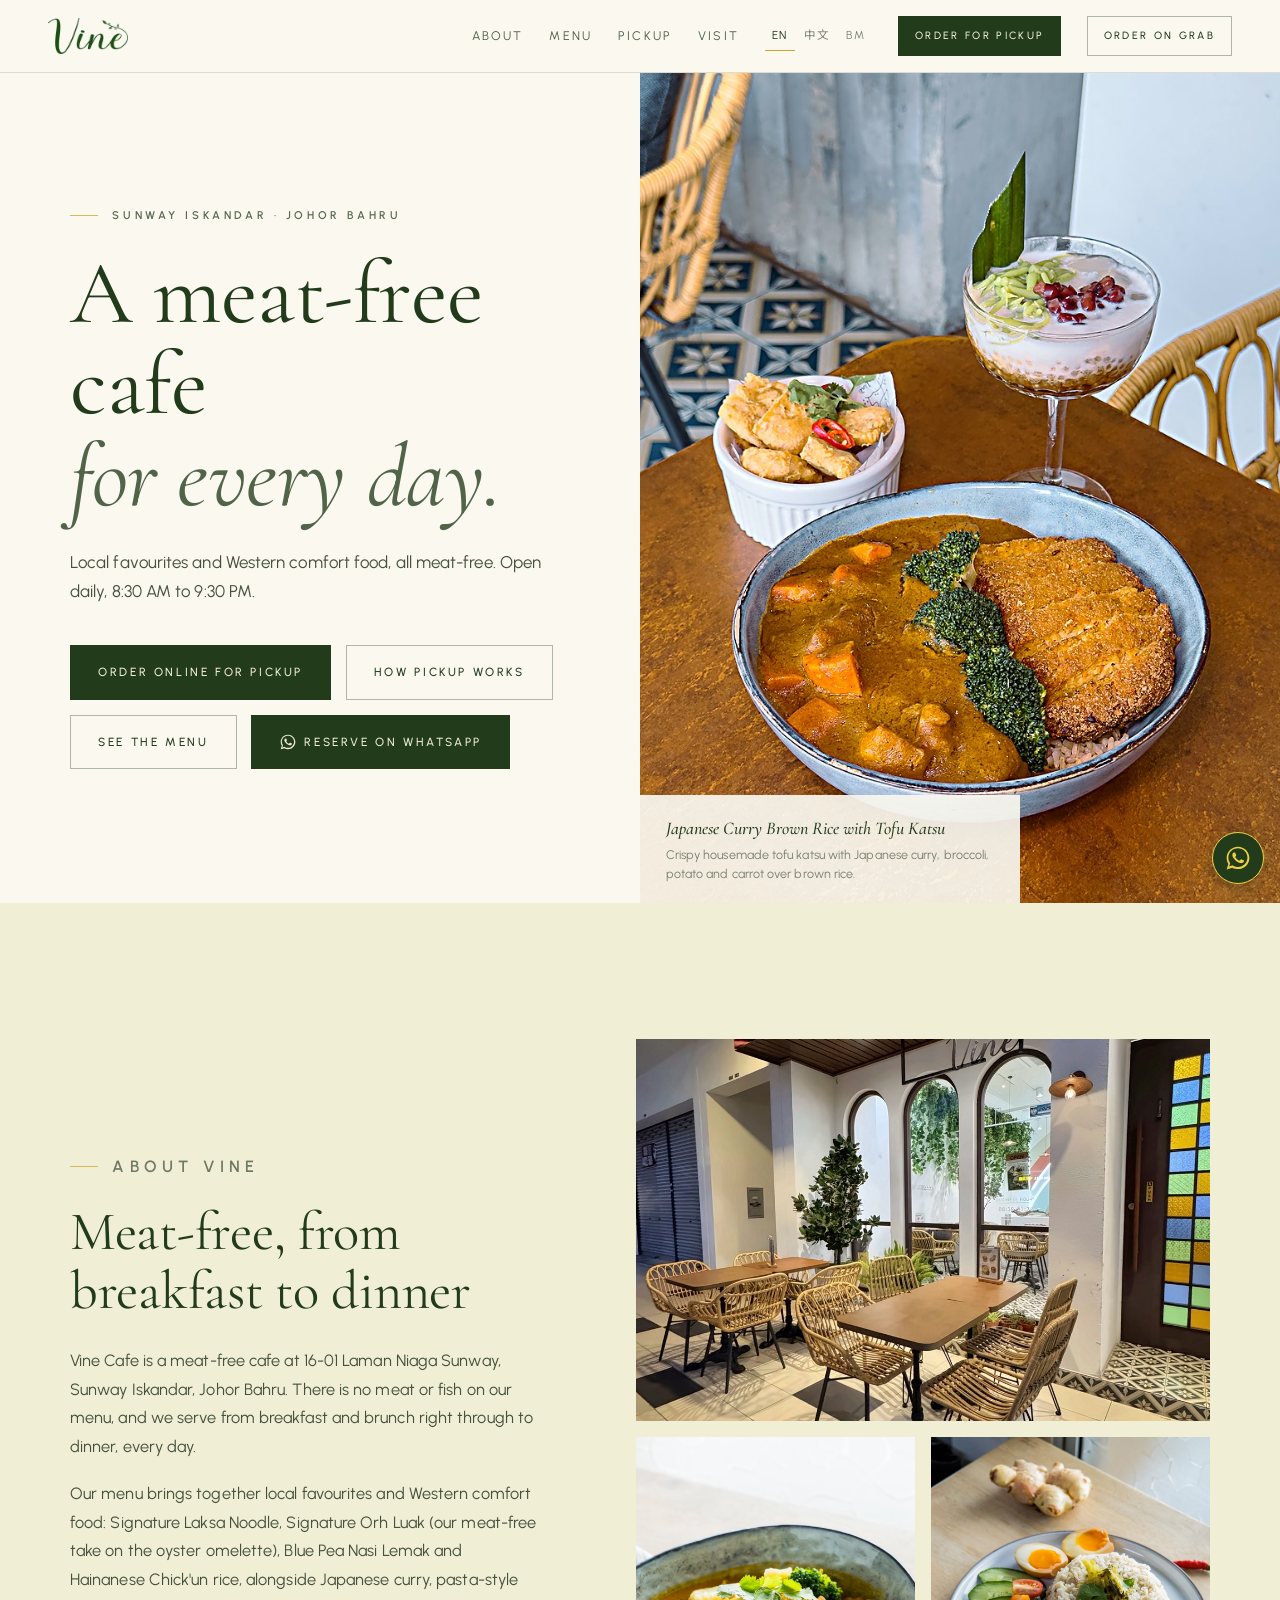
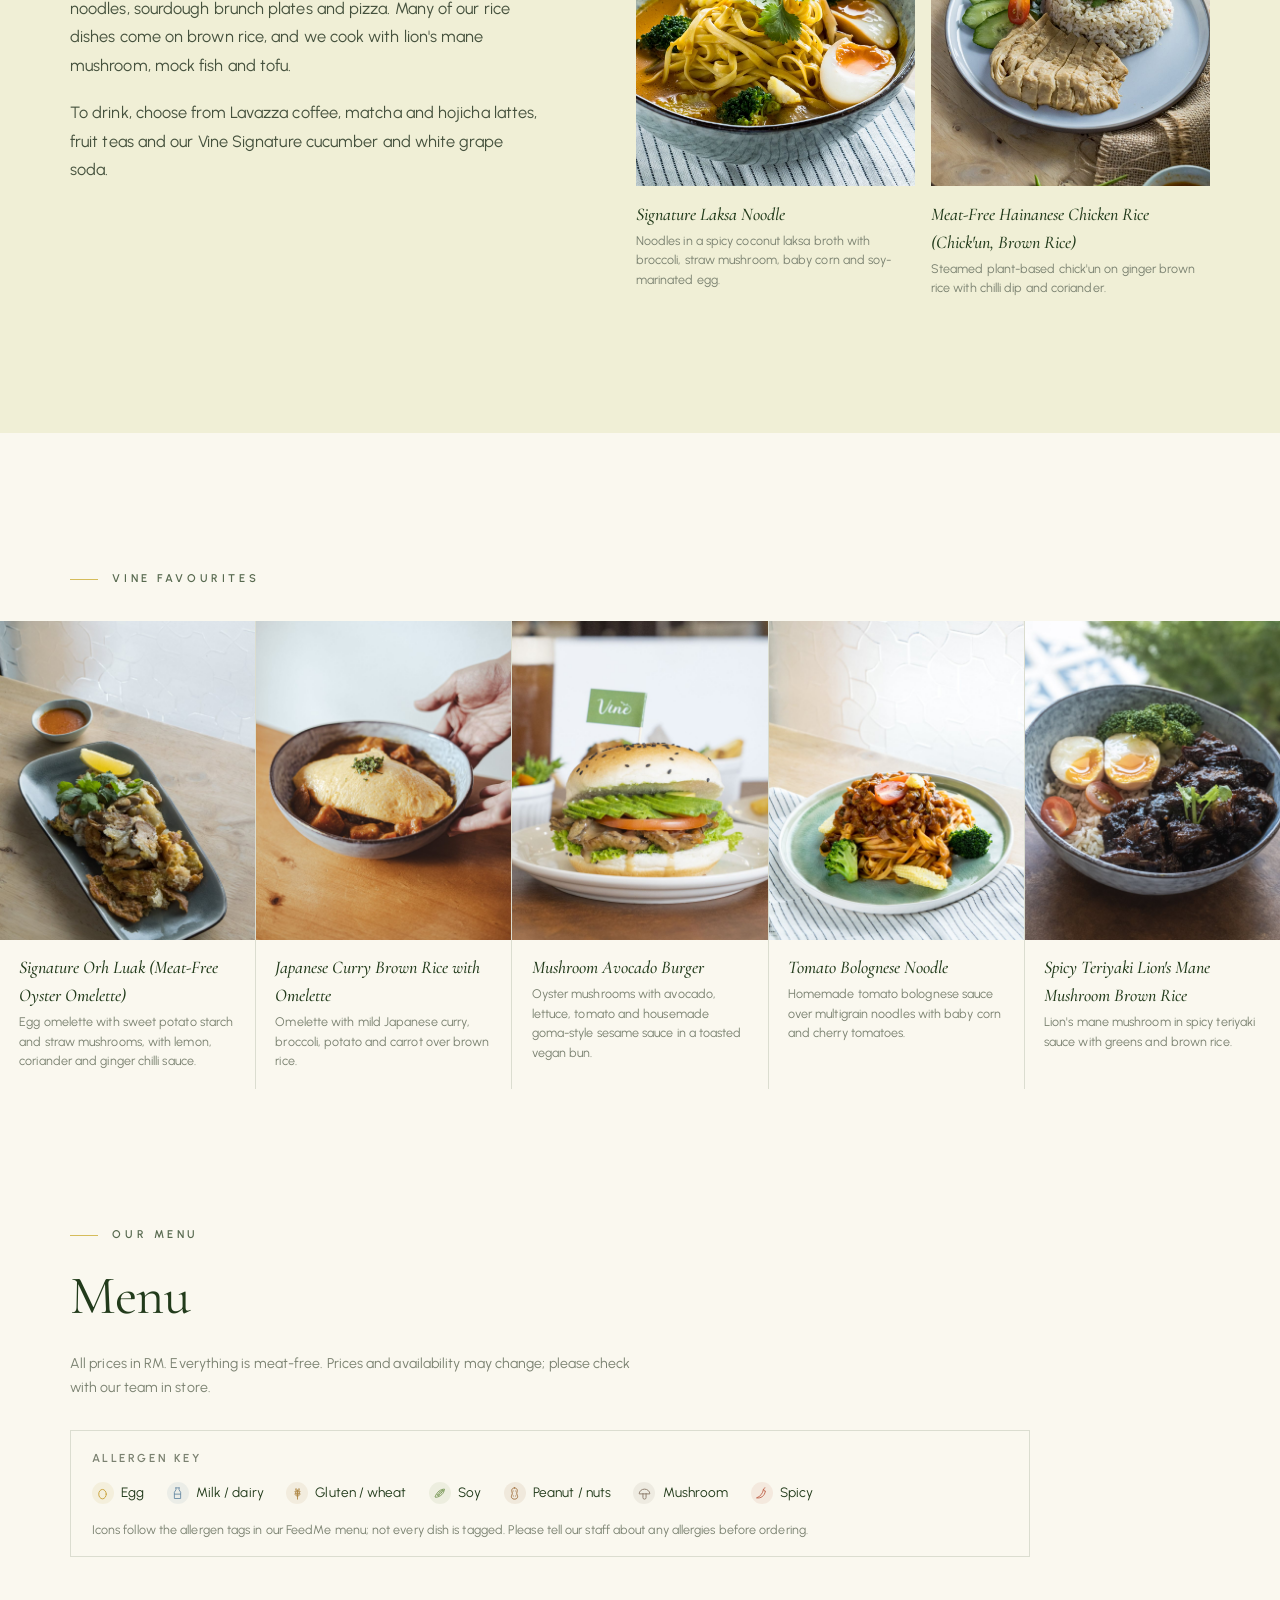
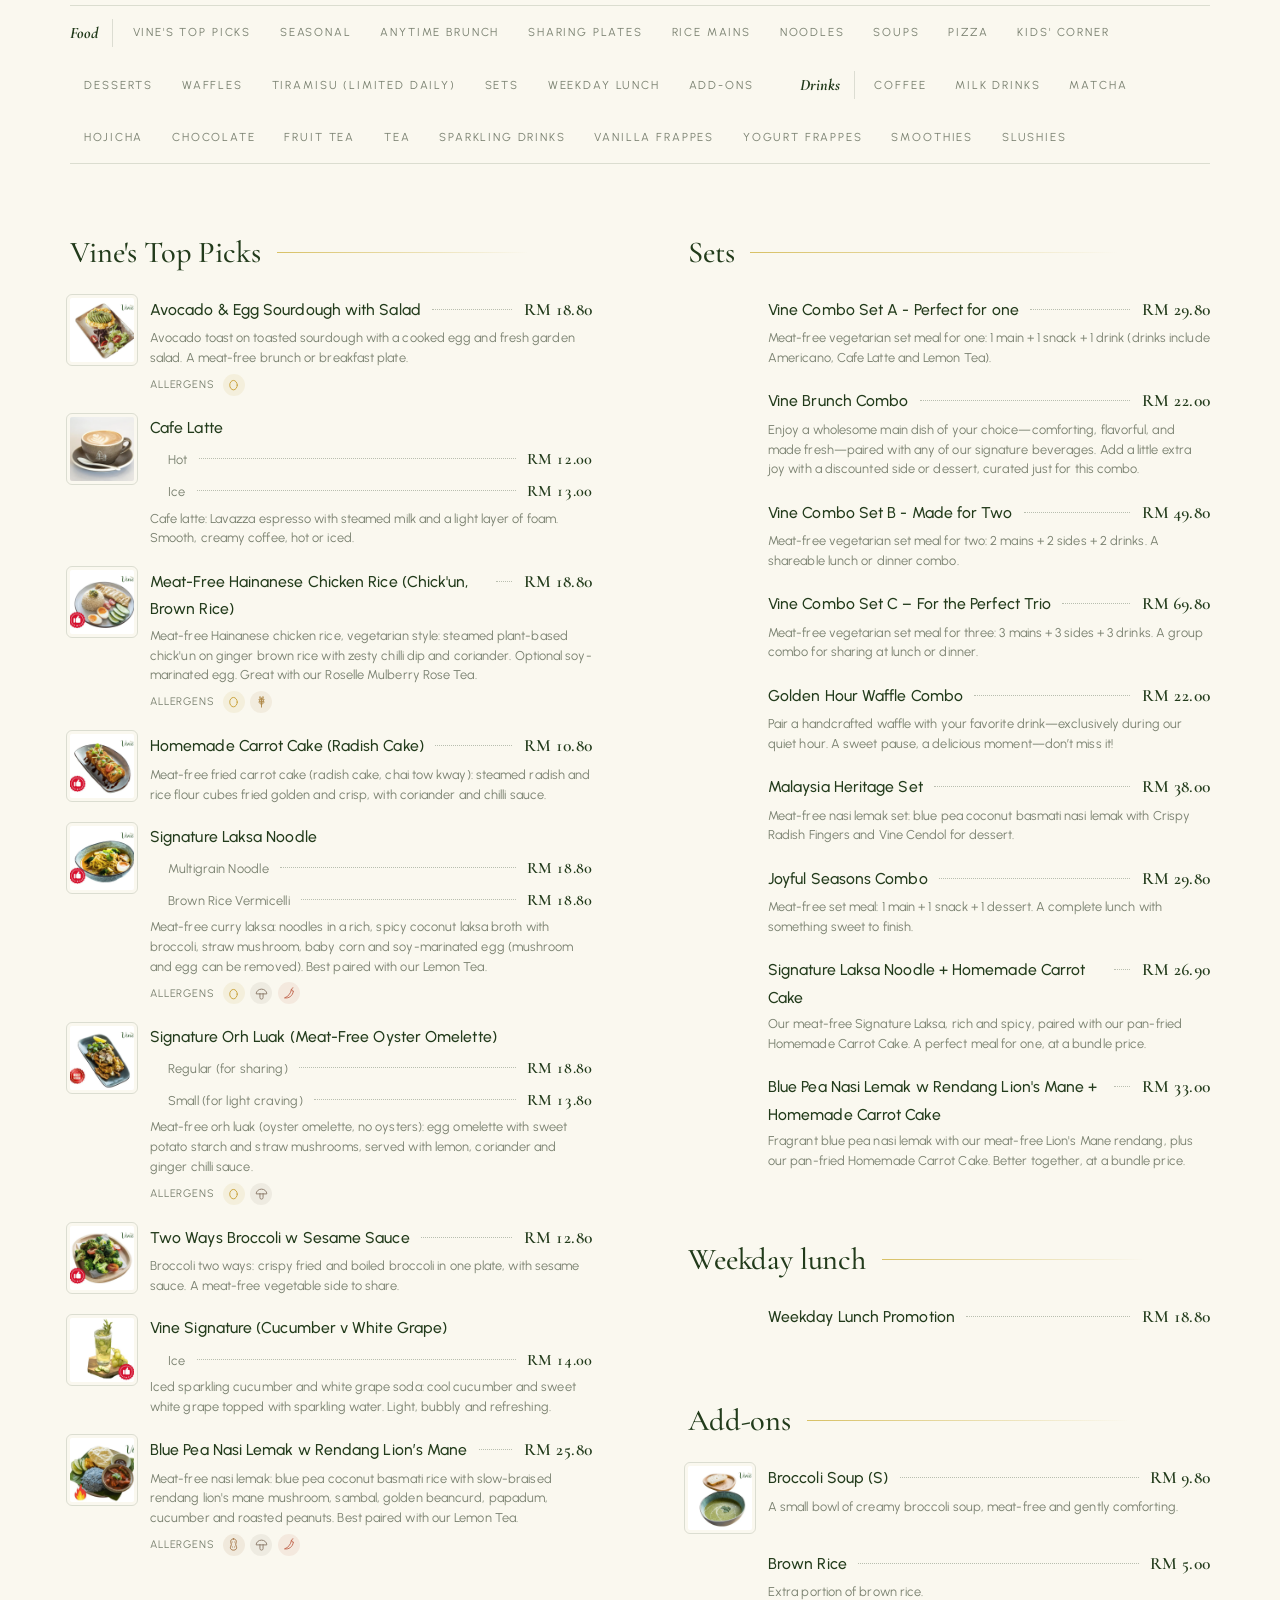
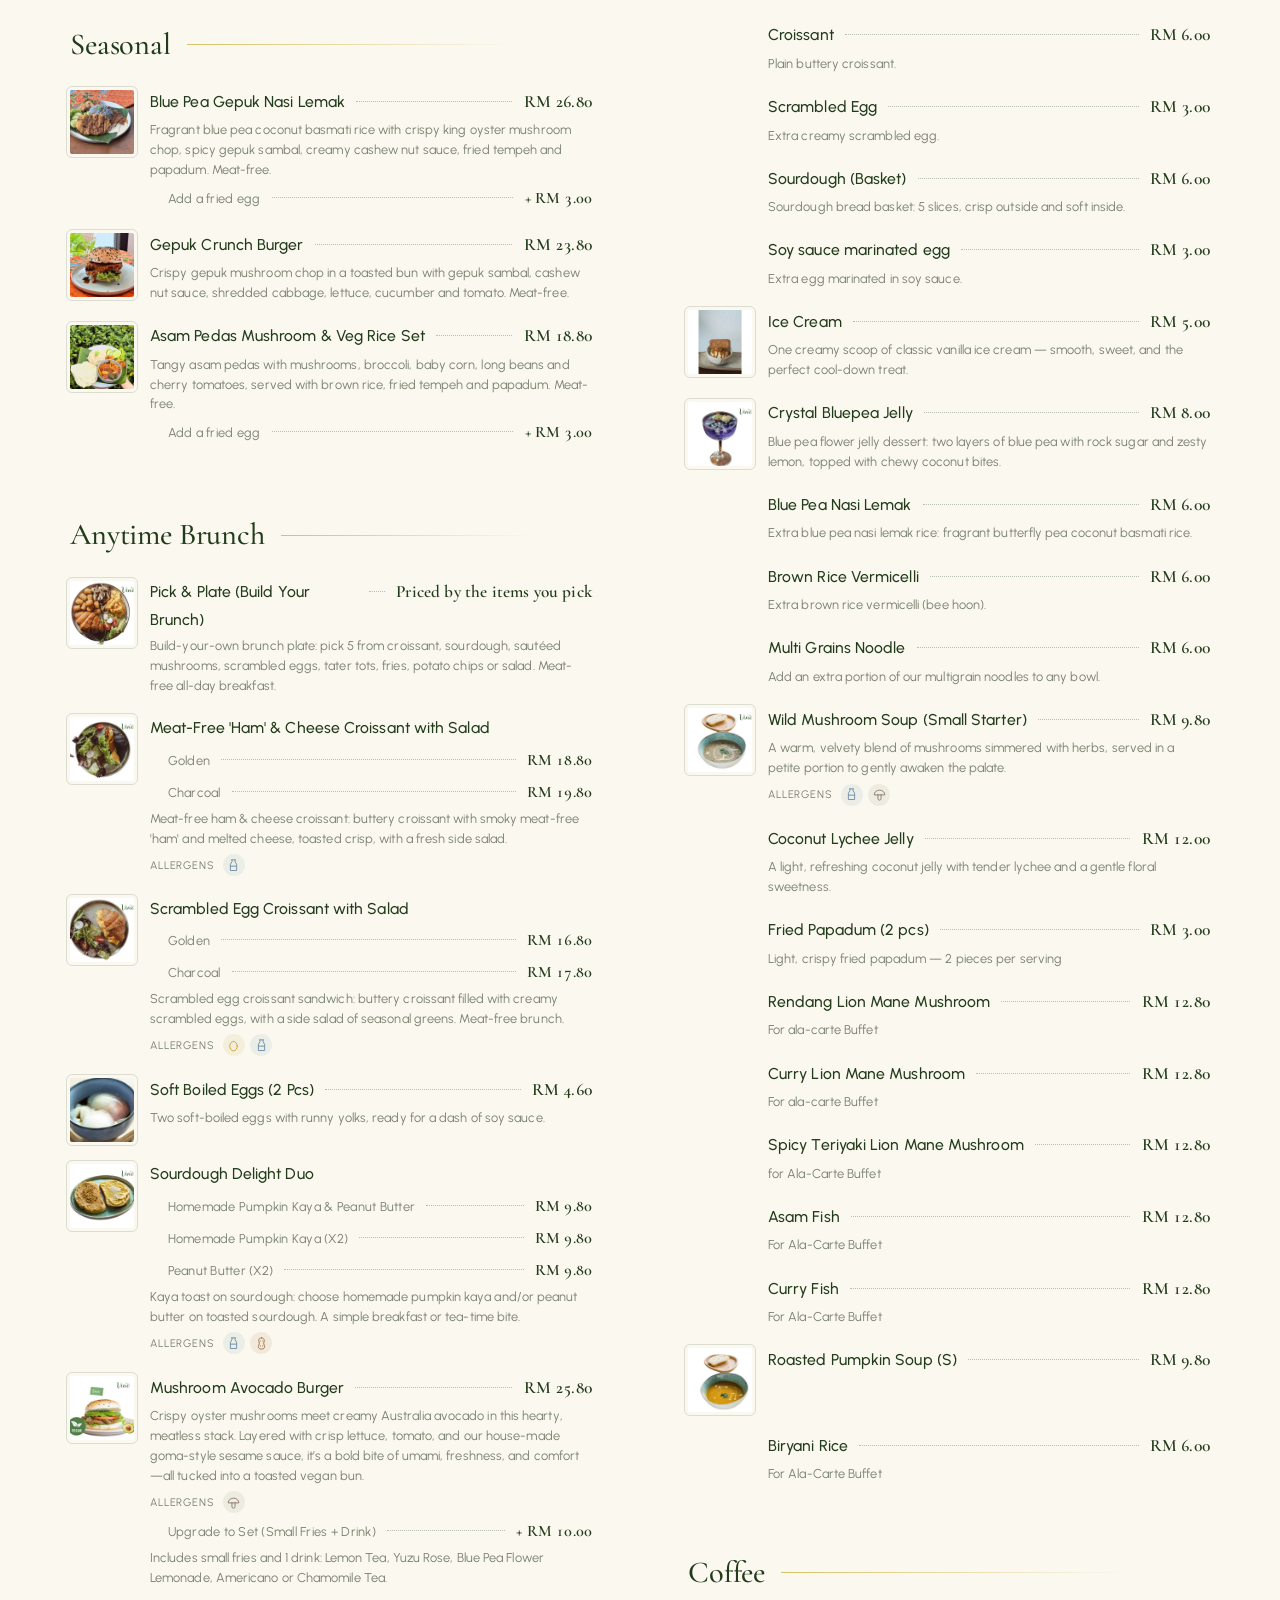
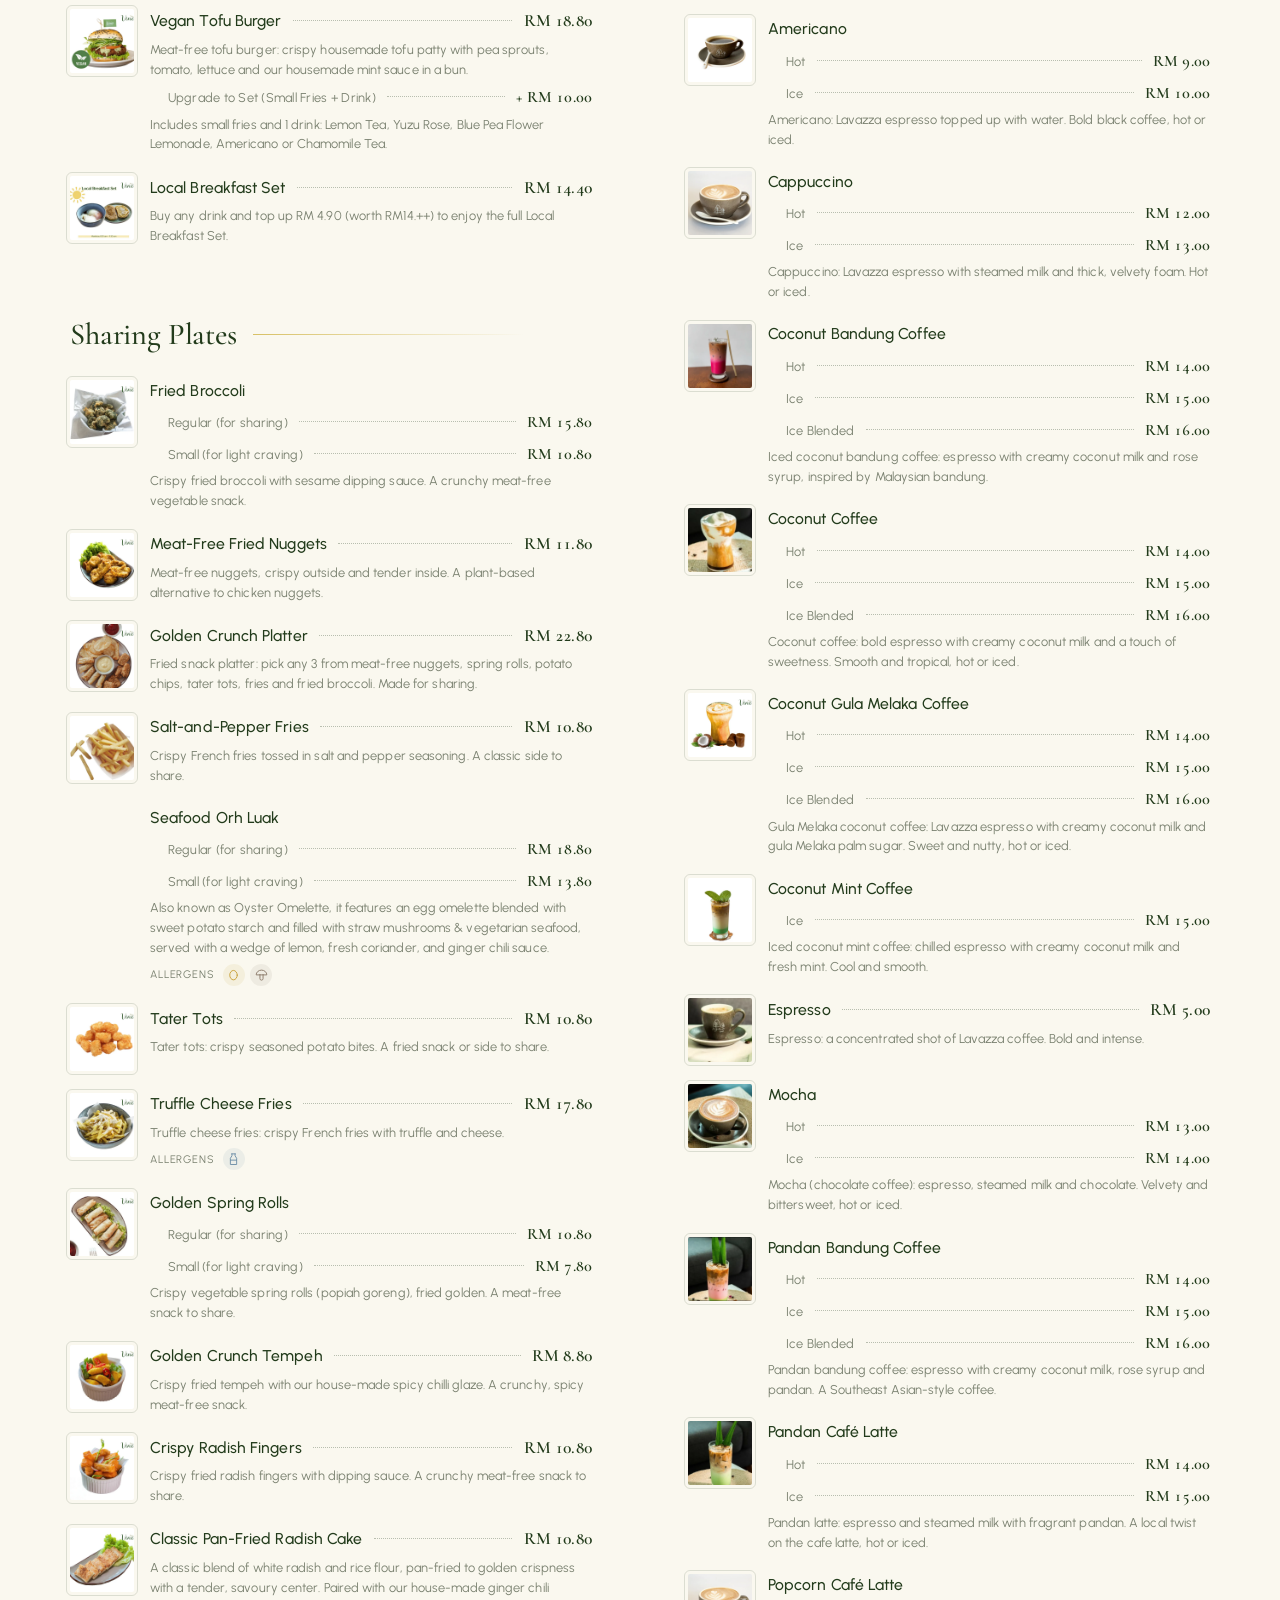
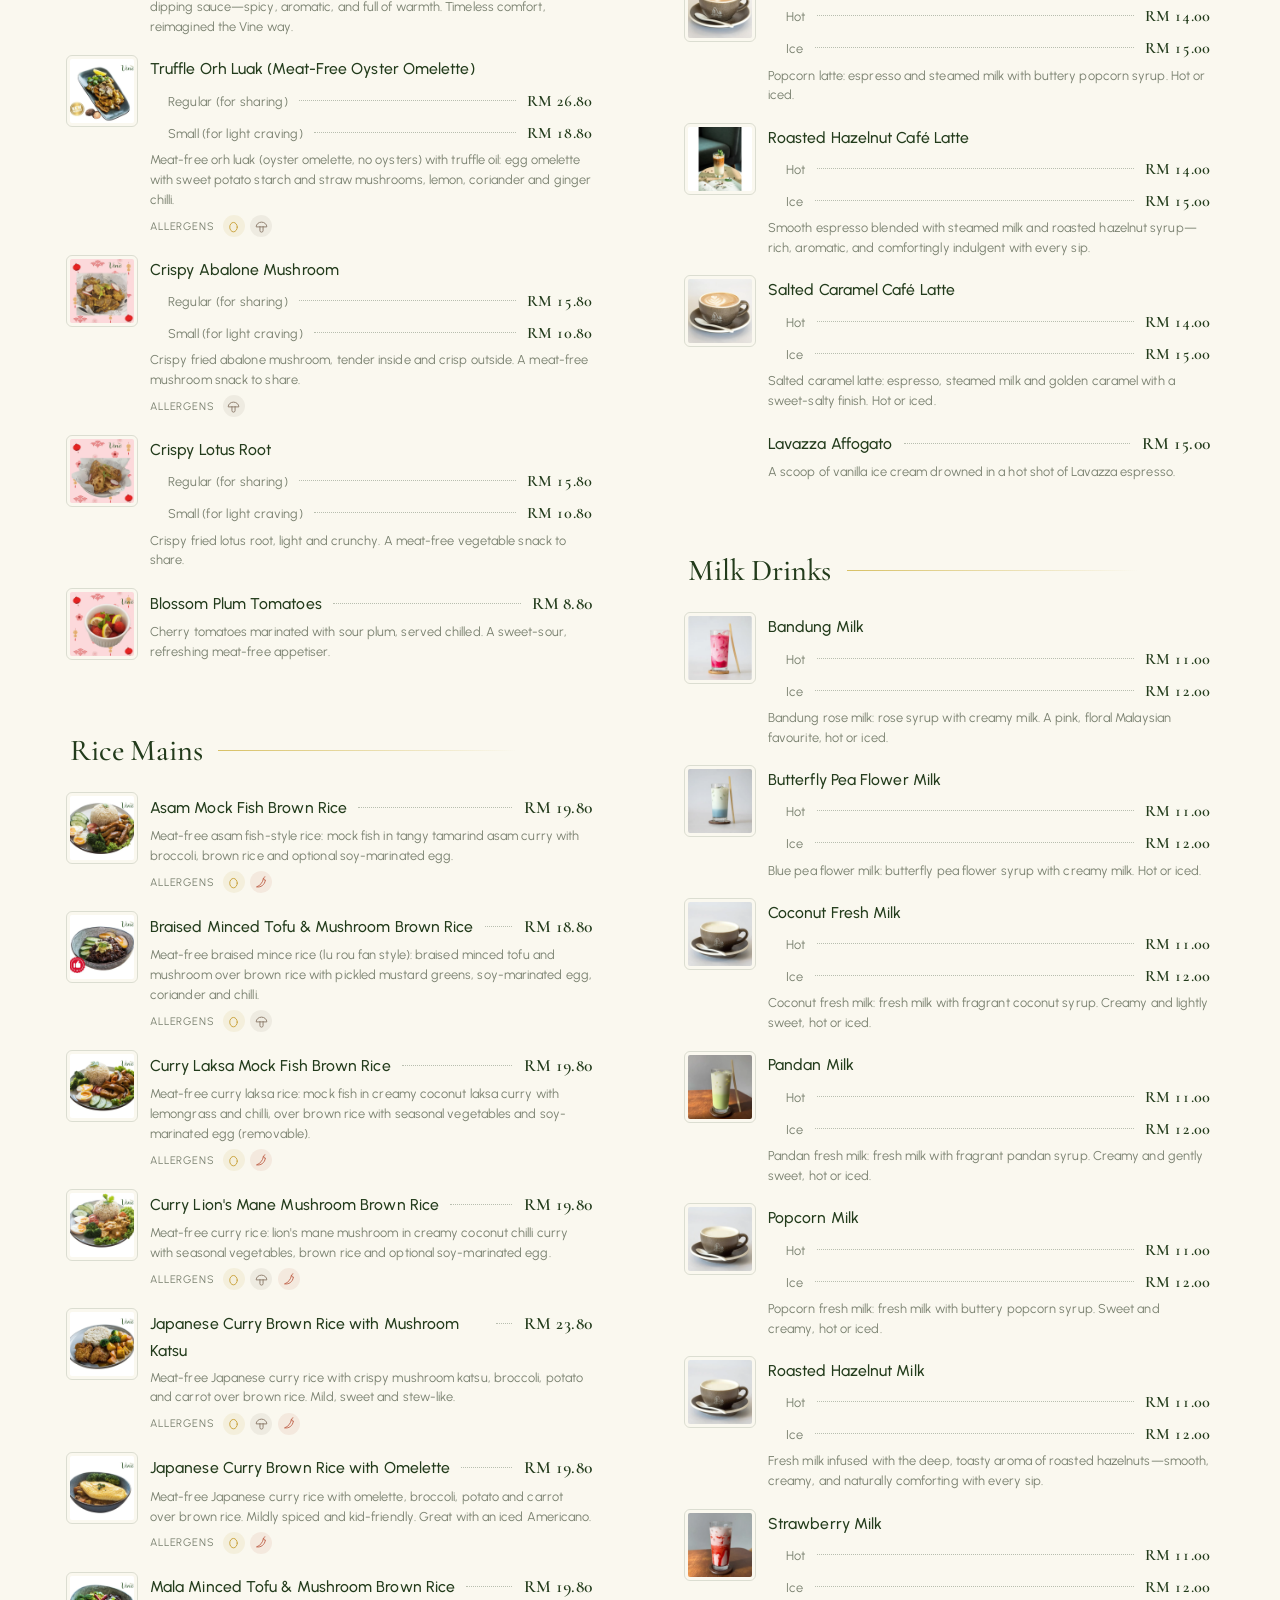
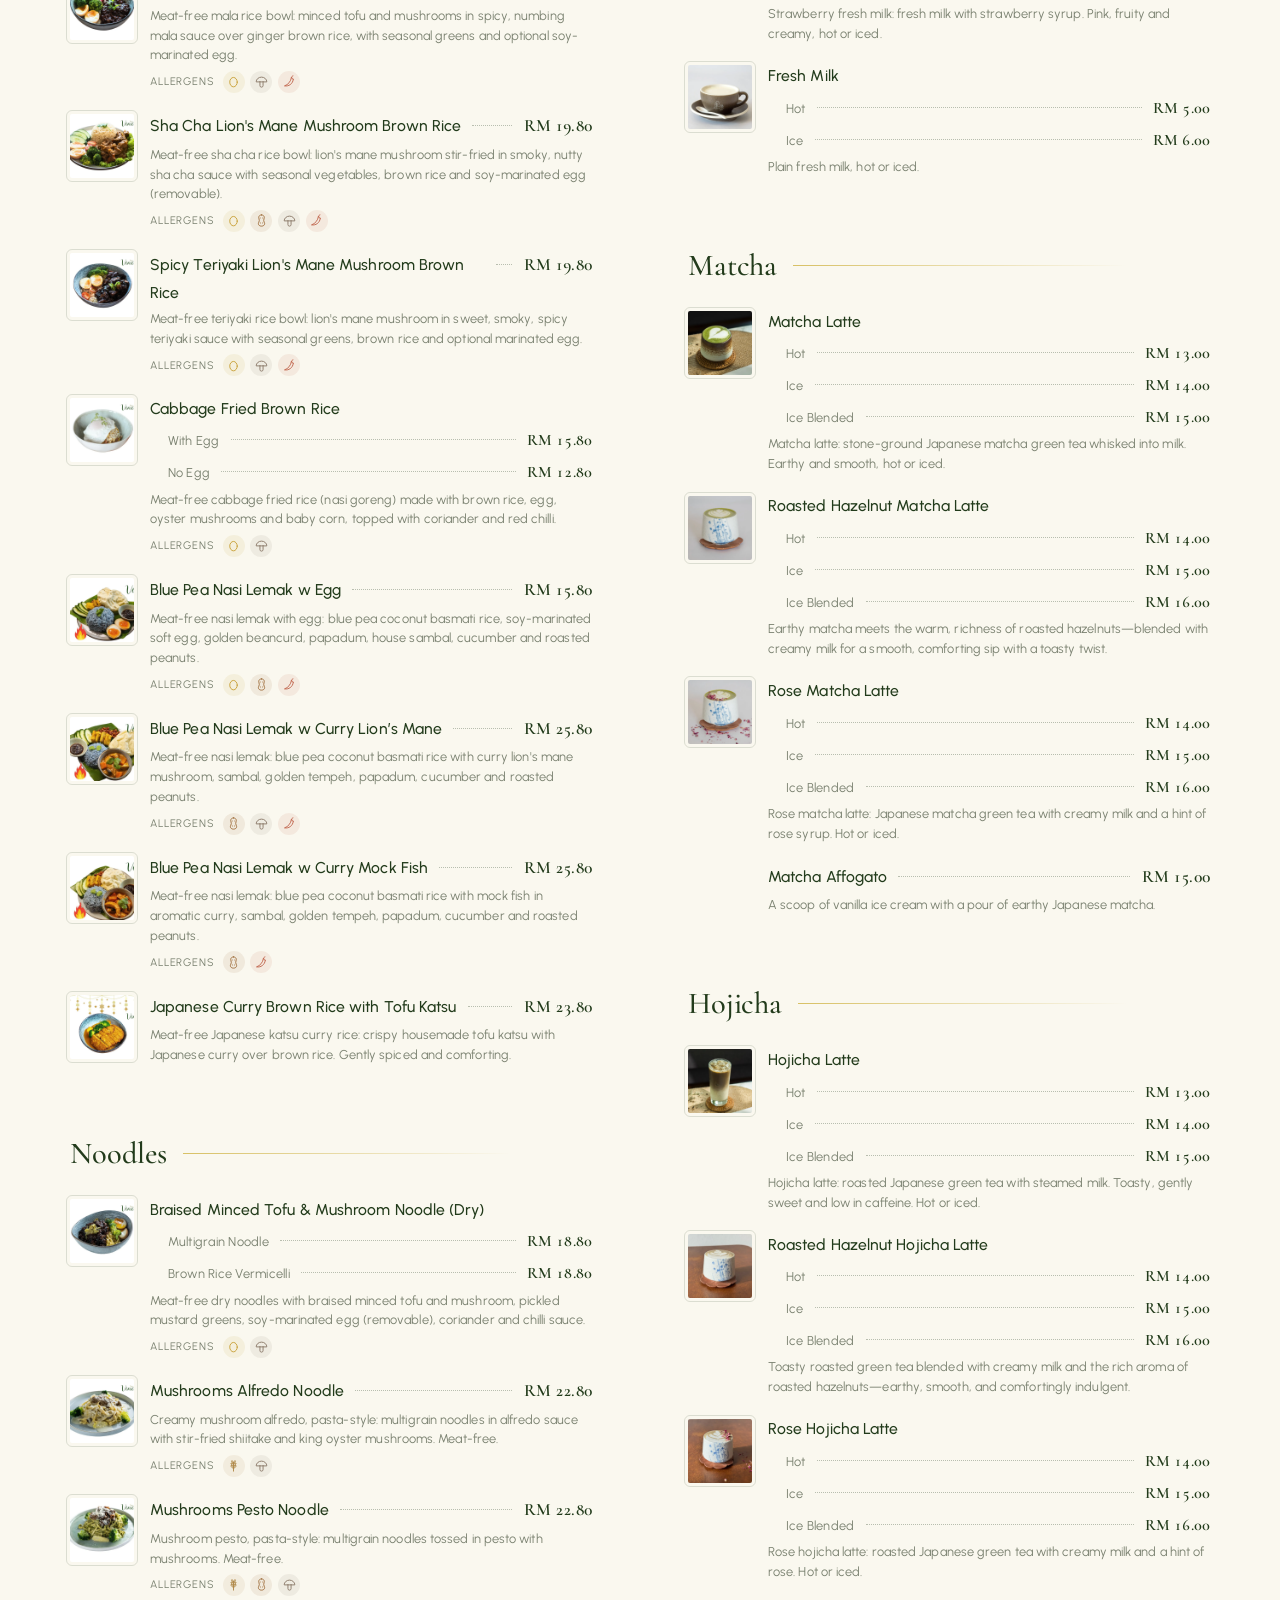
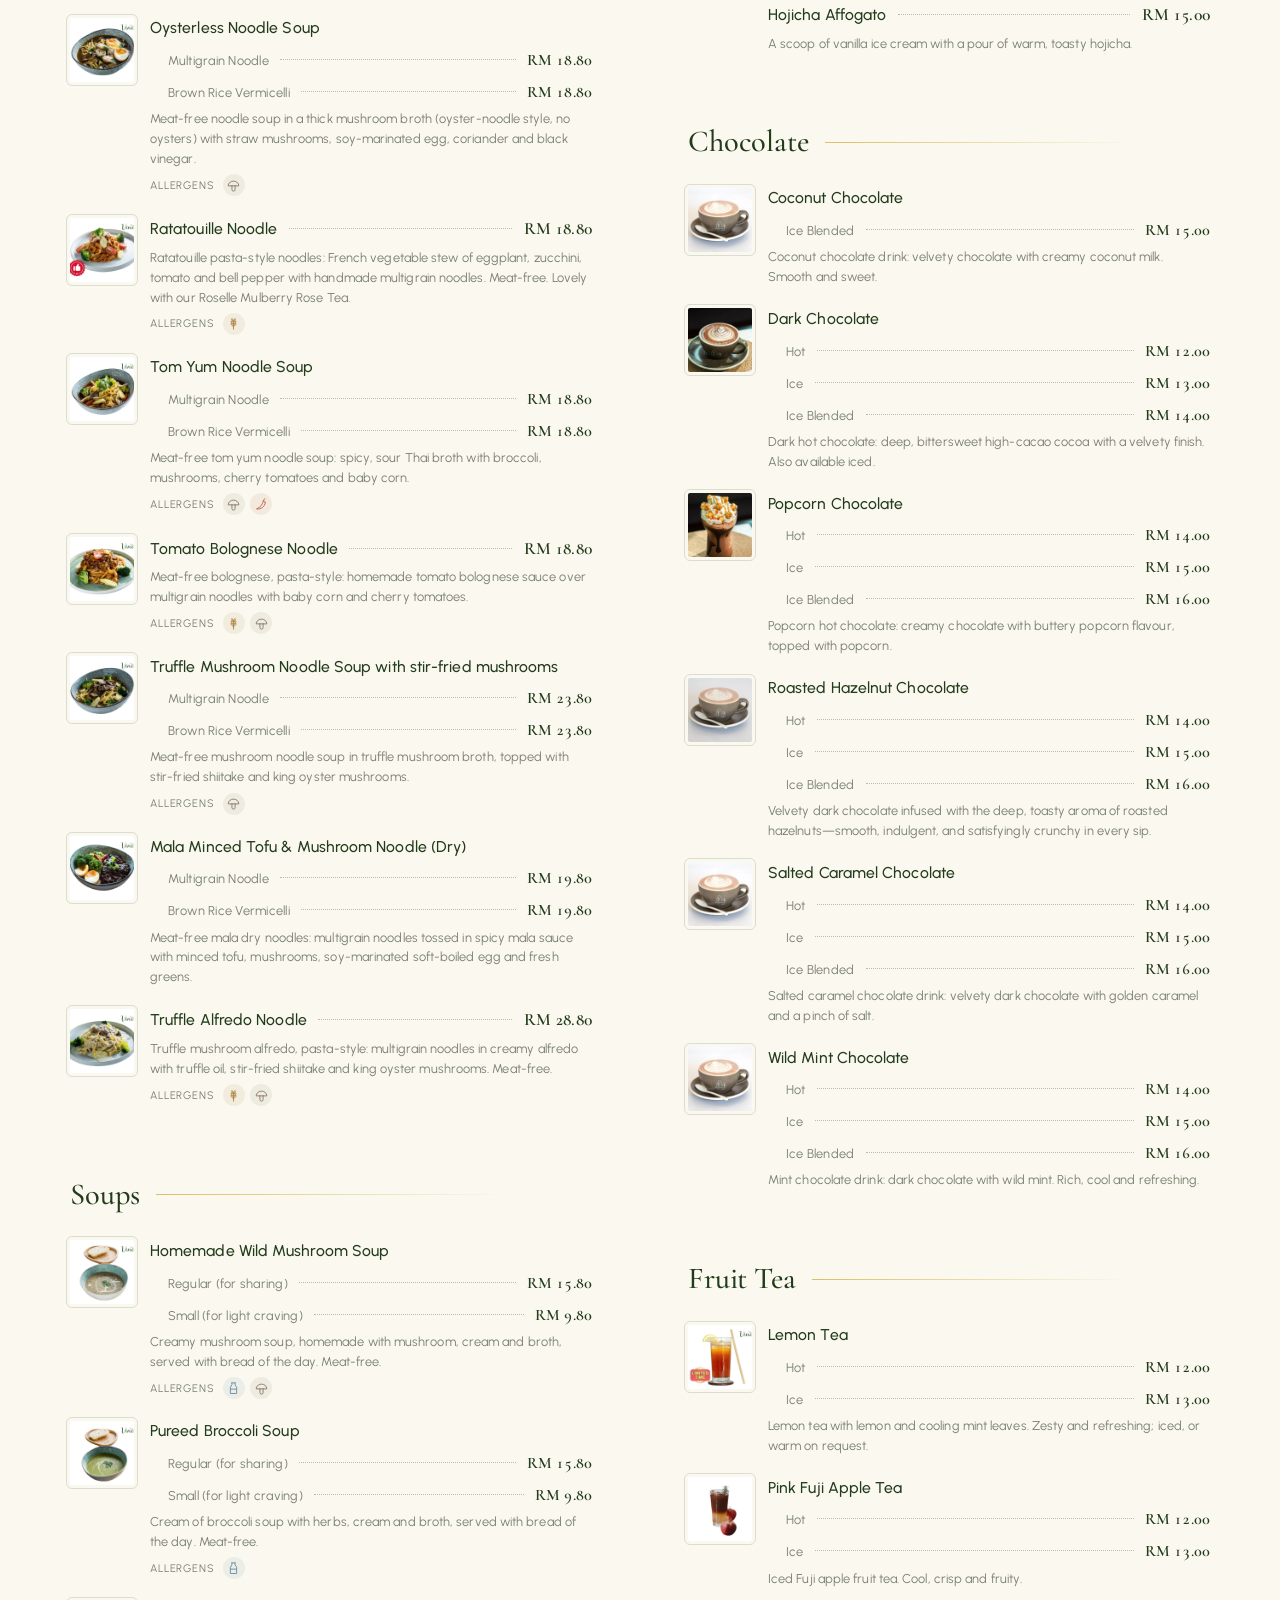
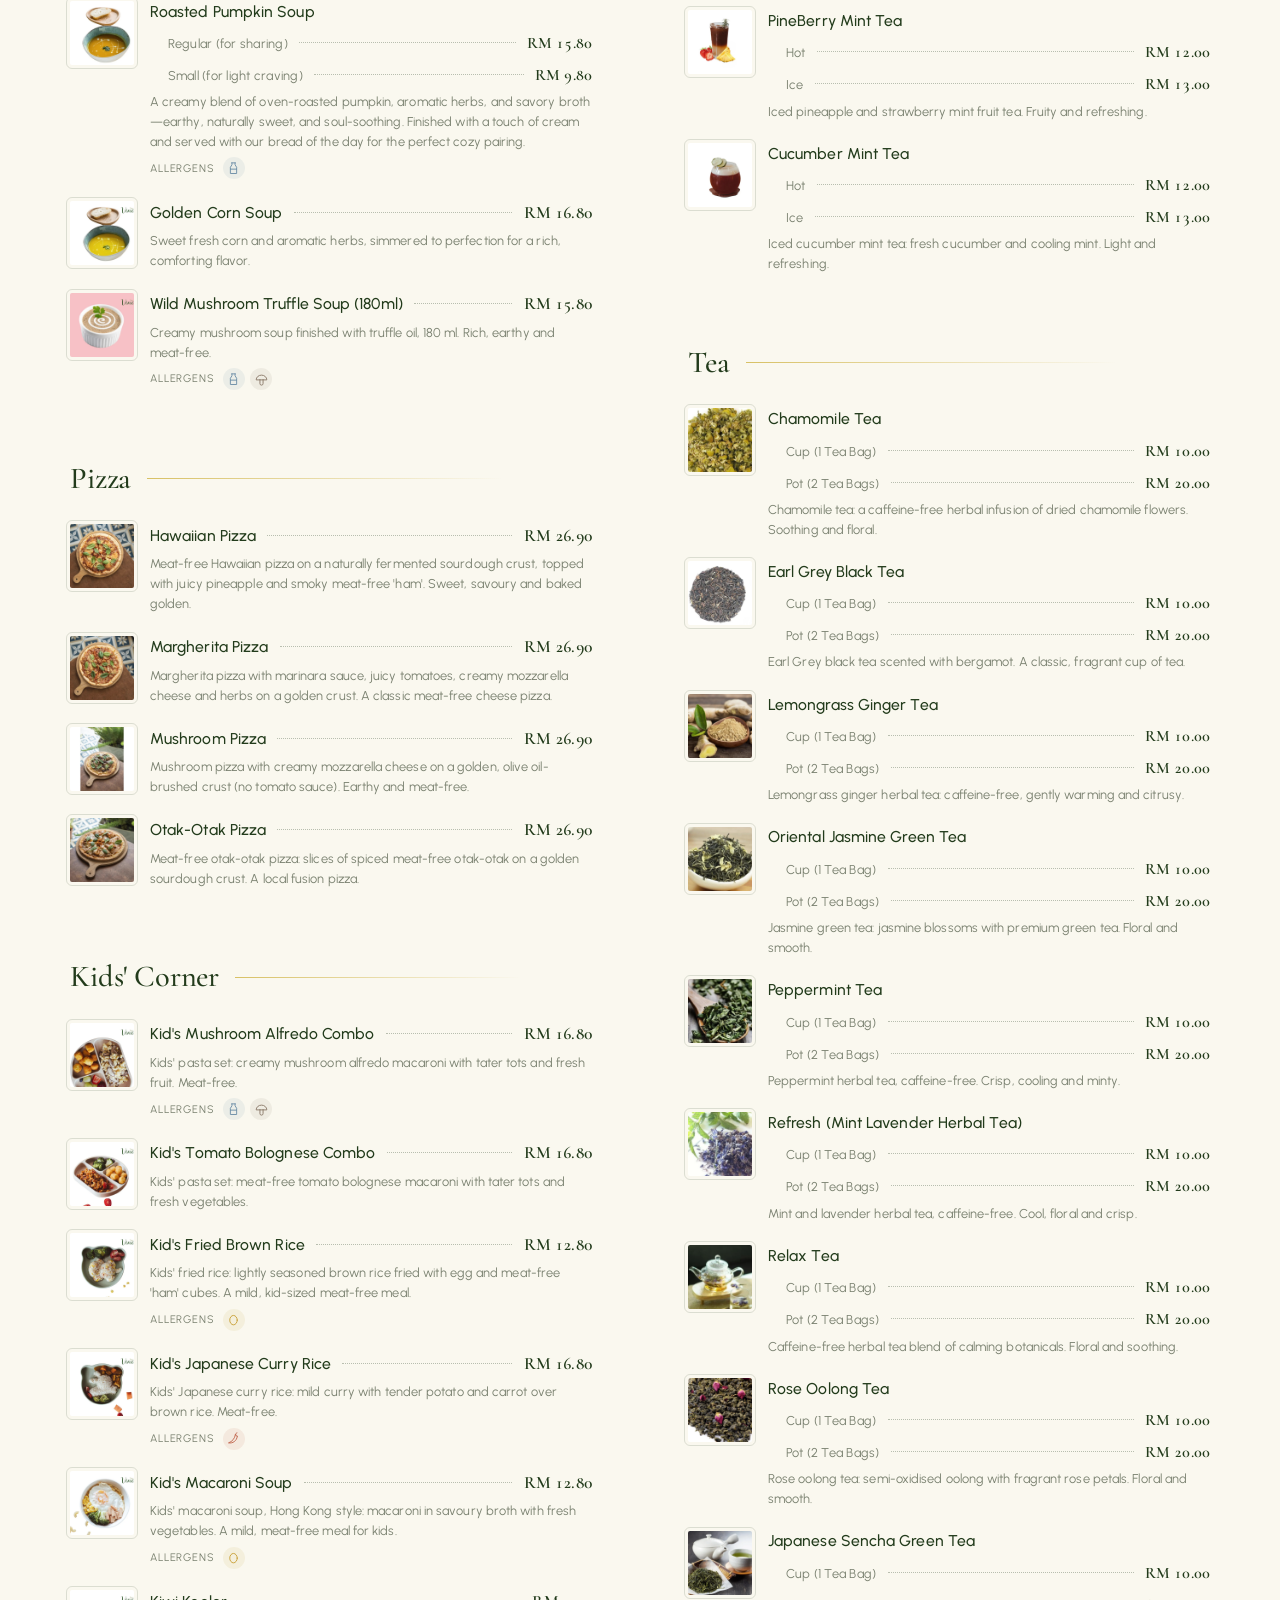
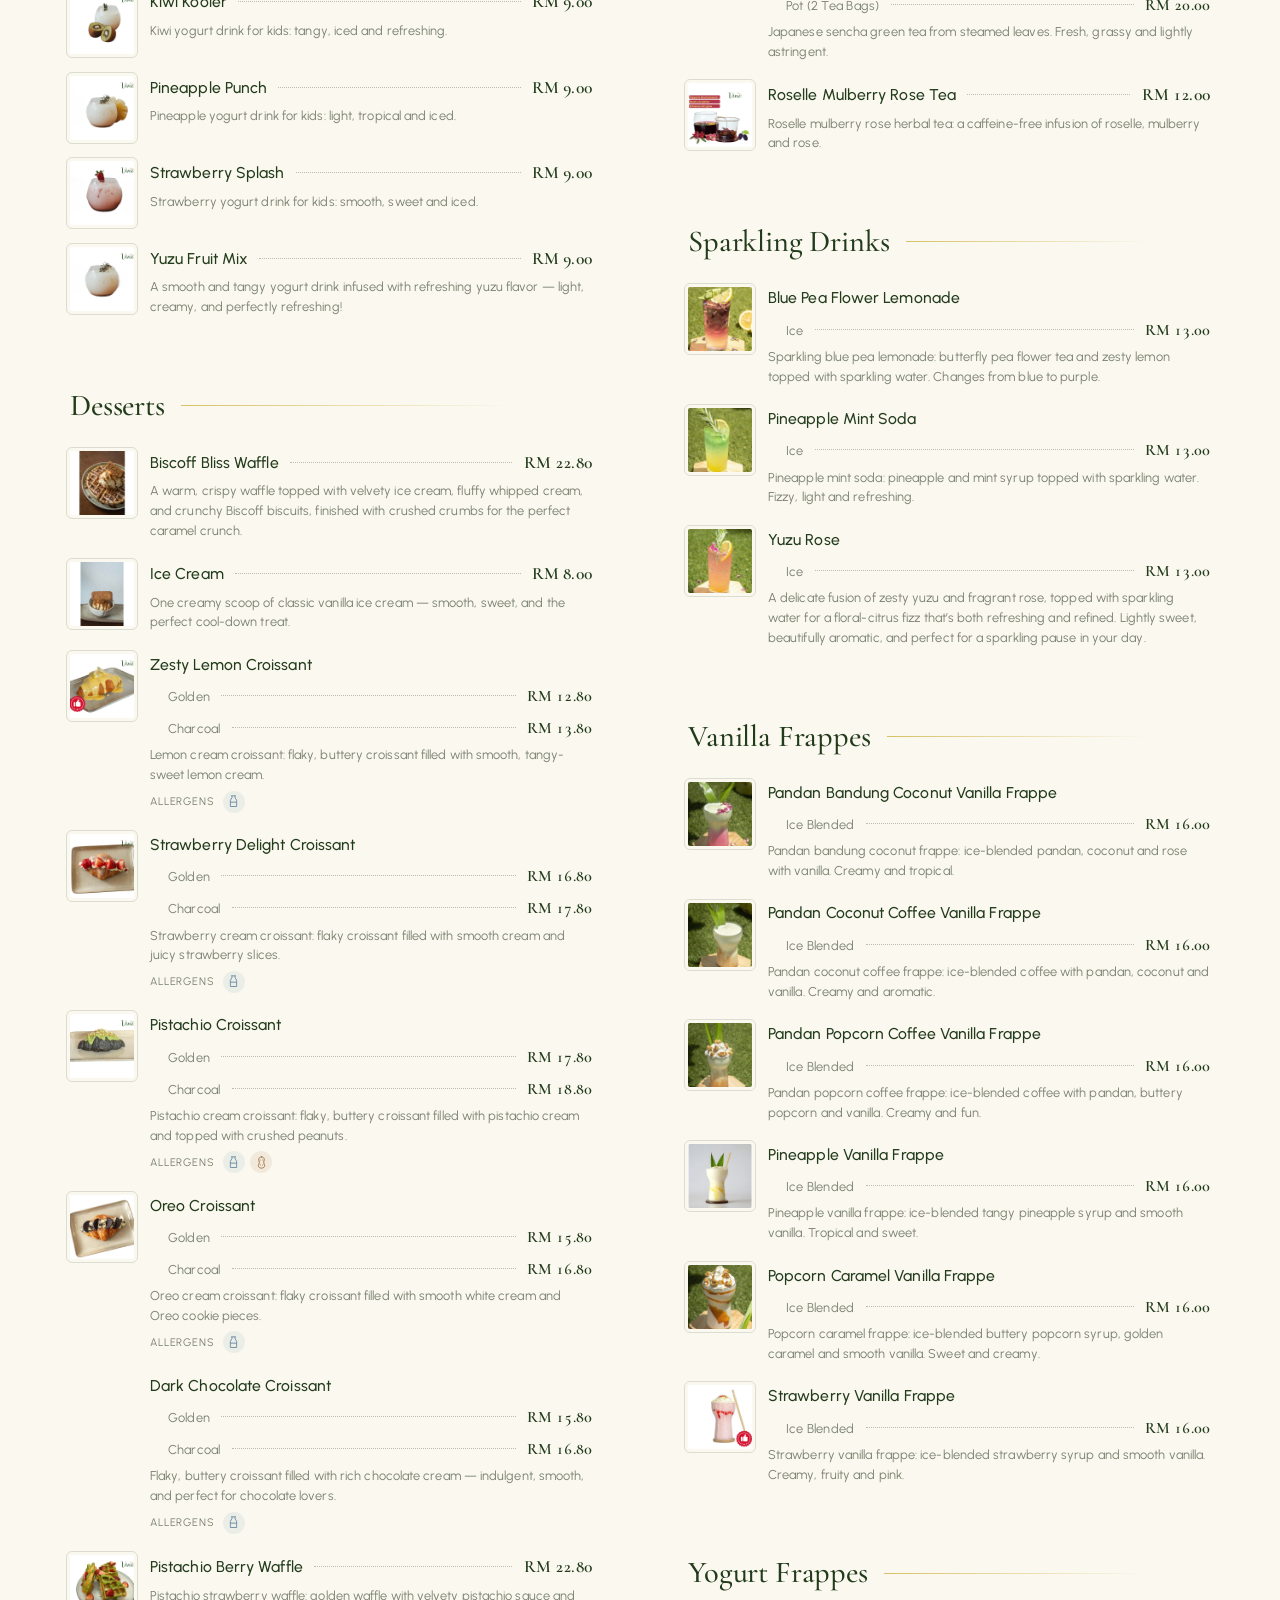
==== commit 831bac9a: "Menu sync from FeedMe 12 Nov: new seasonal dishes, retire Five Blessings and Avocado Salad" ====
--- a/index.html
+++ b/index.html
@@ -73,7 +73,7 @@
   <p class="kicker"><span data-i18n data-zh="我们的菜单" data-ms="Menu kami">Our menu</span></p>
   <h2><span data-i18n data-zh="菜单" data-ms="Menu">Menu</span></h2>
   <p class="note"><span data-i18n data-zh="价格以马币（RM）计。所有餐点均为素食。价格与供应或有变动，请向店内同事确认。" data-ms="Semua harga dalam RM. Semua hidangan tanpa daging. Harga dan ketersediaan mungkin berubah; sila semak dengan pasukan kami di kedai.">All prices in RM. Everything is meat-free. Prices and availability may change; please check with our team in store.</span></p>
-  <aside class="al-legend" aria-label="Allergen key"><h4 data-i18n data-zh="过敏原说明" data-ms="Petunjuk alergen">Allergen key</h4><ul><li><span class="al al-egg" style="--alc:#C9A23A" role="img" aria-label="Egg" title="Egg" data-zh="鸡蛋" data-ms="Telur"><svg viewBox="0 0 24 24" width="16" height="16" aria-hidden="true" fill="none" stroke="currentColor" stroke-width="1.5" stroke-linecap="round" stroke-linejoin="round"><ellipse cx="12" cy="13" rx="6" ry="7.5"/></svg></span><span data-i18n data-zh="鸡蛋" data-ms="Telur">Egg</span></li><li><span class="al al-milk" style="--alc:#6E8FA8" role="img" aria-label="Milk / dairy" title="Milk / dairy" data-zh="牛奶／乳制品" data-ms="Susu / tenusu"><svg viewBox="0 0 24 24" width="16" height="16" aria-hidden="true" fill="none" stroke="currentColor" stroke-width="1.5" stroke-linecap="round" stroke-linejoin="round"><path d="M9 3h6M9.5 3v3L7 10v10h10V10l-2.5-4V3"/><path d="M7 13h10"/></svg></span><span data-i18n data-zh="牛奶／乳制品" data-ms="Susu / tenusu">Milk / dairy</span></li><li><span class="al al-gluten" style="--alc:#B08A4A" role="img" aria-label="Gluten / wheat" title="Gluten / wheat" data-zh="麸质／小麦" data-ms="Gluten / gandum"><svg viewBox="0 0 24 24" width="16" height="16" aria-hidden="true" fill="none" stroke="currentColor" stroke-width="1.5" stroke-linecap="round" stroke-linejoin="round"><path d="M12 21V8"/><path d="M12 12c-2.5 0-4-1.5-4-4 2.5 0 4 1.5 4 4zM12 12c2.5 0 4-1.5 4-4-2.5 0-4 1.5-4 4zM12 8c-2 0-3-1.5-3-3.5 2 0 3 1.5 3 3.5zM12 8c2 0 3-1.5 3-3.5-2 0-3 1.5-3 3.5zM12 16c-2.5 0-4-1.5-4-4 2.5 0 4 1.5 4 4zM12 16c2.5 0 4-1.5 4-4-2.5 0-4 1.5-4 4z"/></svg></span><span data-i18n data-zh="麸质／小麦" data-ms="Gluten / gandum">Gluten / wheat</span></li><li><span class="al al-soy" style="--alc:#7C9A5B" role="img" aria-label="Soy" title="Soy" data-zh="大豆" data-ms="Soya"><svg viewBox="0 0 24 24" width="16" height="16" aria-hidden="true" fill="none" stroke="currentColor" stroke-width="1.5" stroke-linecap="round" stroke-linejoin="round"><path d="M5 17c3-8 9-12 15-12-1 7-6 12-13 13z"/><circle cx="10" cy="14" r="1.6"/><circle cx="13.5" cy="10.5" r="1.6"/><circle cx="16.5" cy="7.5" r="1.3"/></svg></span><span data-i18n data-zh="大豆" data-ms="Soya">Soy</span></li><li><span class="al al-peanut" style="--alc:#A0703F" role="img" aria-label="Peanut / nuts" title="Peanut / nuts" data-zh="花生／坚果" data-ms="Kacang tanah / kekacang"><svg viewBox="0 0 24 24" width="16" height="16" aria-hidden="true" fill="none" stroke="currentColor" stroke-width="1.5" stroke-linecap="round" stroke-linejoin="round"><path d="M12 3c2.8 0 4.5 2 4.5 4.3 0 1.6-1 2.4-1 4.7s1.5 3 1.5 5c0 2.6-2.2 4-5 4s-5-1.4-5-4c0-2 1.5-2.7 1.5-5S7.5 8.9 7.5 7.3C7.5 5 9.2 3 12 3z"/><path d="M10 8h.01M14 8h.01M10.5 16h.01M13.5 16h.01"/></svg></span><span data-i18n data-zh="花生／坚果" data-ms="Kacang tanah / kekacang">Peanut / nuts</span></li><li><span class="al al-mushroom" style="--alc:#8C7B6B" role="img" aria-label="Mushroom" title="Mushroom" data-zh="蘑菇" data-ms="Cendawan"><svg viewBox="0 0 24 24" width="16" height="16" aria-hidden="true" fill="none" stroke="currentColor" stroke-width="1.5" stroke-linecap="round" stroke-linejoin="round"><path d="M3.5 12a8.5 7 0 0 1 17 0z"/><path d="M9.5 12v6.5a2.5 2.5 0 0 0 5 0V12"/></svg></span><span data-i18n data-zh="蘑菇" data-ms="Cendawan">Mushroom</span></li><li><span class="al al-spicy" style="--alc:#C2674F" role="img" aria-label="Spicy" title="Spicy" data-zh="辣" data-ms="Pedas"><svg viewBox="0 0 24 24" width="16" height="16" aria-hidden="true" fill="none" stroke="currentColor" stroke-width="1.5" stroke-linecap="round" stroke-linejoin="round"><path d="M15 6c-1 6-5 11-11 13 7 1 13-3 14-10"/><path d="M15 6c1.5 0 3 1 3 3M15 6c0-1.5 1-2.5 2.5-3"/></svg></span><span data-i18n data-zh="辣" data-ms="Pedas">Spicy</span></li></ul><p class="al-note" data-i18n data-zh="图标依据我们 FeedMe 菜单中的过敏原标注；并非每道菜都有标注。点餐前请告知店员您的任何过敏情况。" data-ms="Ikon mengikut tanda alergen dalam menu FeedMe kami; bukan semua hidangan ditanda. Sila maklumkan kakitangan kami tentang sebarang alahan sebelum memesan.">Icons follow the allergen tags in our FeedMe menu; not every dish is tagged. Please tell our staff about any allergies before ordering.</p></aside><nav class="catnav" aria-label="Menu categories"><b class="navlab" data-i18n data-zh="餐点" data-ms="Makanan">Food</b><a href="#m-vine-s-top-picks"><span data-i18n data-zh="Vine 精选" data-ms="Pilihan Utama Vine">Vine&#x27;s Top Picks</span></a><a href="#m-seasonal-menu"><span data-i18n data-zh="季节限定" data-ms="Menu Bermusim">Seasonal</span></a><a href="#m-anytime-brunch"><span data-i18n data-zh="全日早午餐" data-ms="Brunch Sepanjang Hari">Anytime Brunch</span></a><a href="#m-sharing-plates"><span data-i18n data-zh="分享小食" data-ms="Hidangan Berkongsi">Sharing Plates</span></a><a href="#m-rice-main"><span data-i18n data-zh="饭类" data-ms="Hidangan Nasi">Rice Mains</span></a><a href="#m-noodles-main"><span data-i18n data-zh="面类" data-ms="Hidangan Mi">Noodles</span></a><a href="#m-soup"><span data-i18n data-zh="汤品" data-ms="Sup">Soups</span></a><a href="#m-pizza"><span data-i18n data-zh="披萨" data-ms="Piza">Pizza</span></a><a href="#m-kid-s-corner"><span data-i18n data-zh="儿童餐" data-ms="Sudut Kanak-kanak">Kids&#x27; Corner</span></a><a href="#m-dessert"><span data-i18n data-zh="甜品" data-ms="Pencuci Mulut">Desserts</span></a><a href="#m-waffle"><span data-i18n data-zh="华夫饼" data-ms="Wafel">Waffles</span></a><a href="#m-tiramisu-limited-daily-sets"><span data-i18n data-zh="提拉米苏（每日限量）" data-ms="Tiramisu (terhad setiap hari)">Tiramisu (limited daily)</span></a><a href="#m-add-ons"><span data-i18n data-zh="加点" data-ms="Tambahan">Add-ons</span></a><b class="navlab" data-i18n data-zh="饮品" data-ms="Minuman">Drinks</b><a href="#m-lavazza-gran-coffee"><span data-i18n data-zh="咖啡" data-ms="Kopi">Coffee</span></a><a href="#m-milk"><span data-i18n data-zh="牛奶饮品" data-ms="Minuman Susu">Milk Drinks</span></a><a href="#m-matcha"><span data-i18n data-zh="抹茶" data-ms="Matcha">Matcha</span></a><a href="#m-hojicha"><span data-i18n data-zh="焙茶" data-ms="Hojicha">Hojicha</span></a><a href="#m-gour-base-dar-chocolate"><span data-i18n data-zh="巧克力" data-ms="Coklat">Chocolate</span></a><a href="#m-fruit-tea"><span data-i18n data-zh="水果茶" data-ms="Teh Buah">Fruit Tea</span></a><a href="#m-tea-bag"><span data-i18n data-zh="茶" data-ms="Teh">Tea</span></a><a href="#m-sparkling-drinks"><span data-i18n data-zh="气泡饮" data-ms="Minuman Berkarbonat">Sparkling Drinks</span></a><a href="#m-vanilla-frappe"><span data-i18n data-zh="香草冰沙" data-ms="Frappe Vanila">Vanilla Frappes</span></a><a href="#m-yogurt-frappe"><span data-i18n data-zh="酸奶冰沙" data-ms="Frappe Yogurt">Yogurt Frappes</span></a><a href="#m-smoothies"><span data-i18n data-zh="奶昔" data-ms="Smoothie">Smoothies</span></a><a href="#m-slushy"><span data-i18n data-zh="冰沙饮" data-ms="Slushie">Slushies</span></a></nav><div class="cats"><section class="cat" id="m-vine-s-top-picks"><h3 data-i18n data-zh="Vine 精选" data-ms="Pilihan Utama Vine">Vine&#x27;s Top Picks</h3><ul><li class="mi has-ph"><img class="th" src="images/menu/avocado-egg-sourdough-with-salad.webp" alt="Avocado &amp; Egg Sourdough with Salad" loading="lazy" decoding="async" width="600" height="600"><div class="mb"><div class="row"><span class="nm" data-i18n data-zh="牛油果鸡蛋酸种面包配沙拉" data-ms="Sourdough Avokado &amp; Telur dengan Salad">Avocado &amp; Egg Sourdough with Salad</span><span class="dots"></span><span class="pr">RM 18.80</span></div><p class="ds" data-i18n data-zh="酸种面包牛油果吐司配熟鸡蛋和新鲜田园沙拉。无肉早午餐或早餐。" data-ms="Roti bakar avokado atas sourdough bakar dengan telur masak dan salad taman segar. Hidangan brunch atau sarapan tanpa daging.">Avocado toast on toasted sourdough with a cooked egg and fresh garden salad. A meat-free brunch or breakfast plate.</p><span class="als" data-feedme="🫛🥚"><span class="als-l" data-i18n data-zh="过敏原" data-ms="Alergen">Allergens</span><span class="al al-egg" style="--alc:#C9A23A" role="img" aria-label="Egg" title="Egg" data-zh="鸡蛋" data-ms="Telur"><svg viewBox="0 0 24 24" width="16" height="16" aria-hidden="true" fill="none" stroke="currentColor" stroke-width="1.5" stroke-linecap="round" stroke-linejoin="round"><ellipse cx="12" cy="13" rx="6" ry="7.5"/></svg></span><span class="al al-soy" style="--alc:#7C9A5B" role="img" aria-label="Soy" title="Soy" data-zh="大豆" data-ms="Soya"><svg viewBox="0 0 24 24" width="16" height="16" aria-hidden="true" fill="none" stroke="currentColor" stroke-width="1.5" stroke-linecap="round" stroke-linejoin="round"><path d="M5 17c3-8 9-12 15-12-1 7-6 12-13 13z"/><circle cx="10" cy="14" r="1.6"/><circle cx="13.5" cy="10.5" r="1.6"/><circle cx="16.5" cy="7.5" r="1.3"/></svg></span></span></div></li><li class="mi has-ph"><img class="th" src="images/menu/cafe-latte.webp" alt="Cafe Latte" loading="lazy" decoding="async" width="600" height="600"><div class="mb"><div class="row"><span class="nm" data-i18n data-zh="拿铁" data-ms="Cafe Latte">Cafe Latte</span></div><p class="ds" data-i18n data-zh="拿铁：Lavazza 浓缩咖啡配蒸奶和薄薄一层奶泡。顺滑香浓，热或冰。" data-ms="Kafe latte: espresso Lavazza dengan susu kukus dan lapisan buih nipis. Kopi lembut berkrim, panas atau ais.">Cafe latte: Lavazza espresso with steamed milk and a light layer of foam. Smooth, creamy coffee, hot or iced.</p><div class="vrow"><span class="vl" data-i18n data-zh="热" data-ms="Panas">Hot</span><span class="dots"></span><span class="pr">RM 12.00</span></div><div class="vrow"><span class="vl" data-i18n data-zh="冰" data-ms="Ais">Ice</span><span class="dots"></span><span class="pr">RM 13.00</span></div></div></li><li class="mi has-ph"><img class="th" src="images/menu/meat-free-hainanese-chicken-rice-chick-un-brown-rice.webp" alt="Meat-Free Hainanese Chicken Rice (Chick&#x27;un, Brown Rice)" loading="lazy" decoding="async" width="600" height="600"><div class="mb"><div class="row"><span class="nm" data-i18n data-zh="素海南鸡饭（素鸡，糙米）" data-ms="Nasi Ayam Hainan Tanpa Daging (Chick&#x27;un, Nasi Perang)">Meat-Free Hainanese Chicken Rice (Chick&#x27;un, Brown Rice)</span><span class="dots"></span><span class="pr">RM 18.80</span></div><p class="ds" data-i18n data-zh="无肉海南鸡饭（素食版）：蒸植物基素鸡配姜味糙米饭、酸辣辣椒蘸酱和香菜。可选酱油卤蛋。配我们的洛神桑葚玫瑰茶更佳。" data-ms="Nasi ayam Hainan tanpa daging, gaya vegetarian: chick&#x27;un berasaskan tumbuhan kukus atas nasi perang halia dengan cili cecah dan ketumbar. Telur perap kicap pilihan. Sangat sesuai dengan Teh Roselle Mulberi Ros kami.">Meat-free Hainanese chicken rice, vegetarian style: steamed plant-based chick&#x27;un on ginger brown rice with zesty chilli dip and coriander. Optional soy-marinated egg. Great with our Roselle Mulberry Rose Tea.</p><span class="als" data-feedme="🥚🌾"><span class="als-l" data-i18n data-zh="过敏原" data-ms="Alergen">Allergens</span><span class="al al-egg" style="--alc:#C9A23A" role="img" aria-label="Egg" title="Egg" data-zh="鸡蛋" data-ms="Telur"><svg viewBox="0 0 24 24" width="16" height="16" aria-hidden="true" fill="none" stroke="currentColor" stroke-width="1.5" stroke-linecap="round" stroke-linejoin="round"><ellipse cx="12" cy="13" rx="6" ry="7.5"/></svg></span><span class="al al-gluten" style="--alc:#B08A4A" role="img" aria-label="Gluten / wheat" title="Gluten / wheat" data-zh="麸质／小麦" data-ms="Gluten / gandum"><svg viewBox="0 0 24 24" width="16" height="16" aria-hidden="true" fill="none" stroke="currentColor" stroke-width="1.5" stroke-linecap="round" stroke-linejoin="round"><path d="M12 21V8"/><path d="M12 12c-2.5 0-4-1.5-4-4 2.5 0 4 1.5 4 4zM12 12c2.5 0 4-1.5 4-4-2.5 0-4 1.5-4 4zM12 8c-2 0-3-1.5-3-3.5 2 0 3 1.5 3 3.5zM12 8c2 0 3-1.5 3-3.5-2 0-3 1.5-3 3.5zM12 16c-2.5 0-4-1.5-4-4 2.5 0 4 1.5 4 4zM12 16c2.5 0 4-1.5 4-4-2.5 0-4 1.5-4 4z"/></svg></span></span></div></li><li class="mi has-ph"><img class="th" src="images/menu/homemade-carrot-cake-radish-cake.webp" alt="Homemade Carrot Cake (Radish Cake)" loading="lazy" decoding="async" width="600" height="600"><div class="mb"><div class="row"><span class="nm" data-i18n data-zh="自制炒萝卜糕" data-ms="Kuih Lobak Goreng Buatan Sendiri">Homemade Carrot Cake (Radish Cake)</span><span class="dots"></span><span class="pr">RM 10.80</span></div><p class="ds" data-i18n data-zh="无肉炒萝卜糕（菜头粿）：蒸好的萝卜米粉块煎至金黄酥脆，配香菜和辣椒酱。" data-ms="Kuih lobak goreng tanpa daging (chai tow kway): kiub lobak putih dan tepung beras kukus digoreng hingga keemasan dan rangup, dengan ketumbar dan sos cili.">Meat-free fried carrot cake (radish cake, chai tow kway): steamed radish and rice flour cubes fried golden and crisp, with coriander and chilli sauce.</p></div></li><li class="mi has-ph"><img class="th" src="images/menu/signature-laksa-noodle.webp" alt="Signature Laksa Noodle" loading="lazy" decoding="async" width="600" height="600"><div class="mb"><div class="row"><span class="nm" data-i18n data-zh="招牌椰香叻沙" data-ms="Mi Laksa Istimewa">Signature Laksa Noodle</span></div><p class="ds" data-i18n data-zh="无肉咖喱叻沙：面条浸在浓郁香辣的椰浆叻沙汤中，配西兰花、草菇、玉米笋和酱油卤蛋（蘑菇和蛋可去除）。配柠檬茶最佳。" data-ms="Laksa kari tanpa daging: mi dalam kuah laksa santan yang pekat dan pedas dengan brokoli, cendawan jerami, jagung muda dan telur perap kicap (cendawan dan telur boleh dibuang). Paling sesuai dengan Teh Lemon kami.">Meat-free curry laksa: noodles in a rich, spicy coconut laksa broth with broccoli, straw mushroom, baby corn and soy-marinated egg (mushroom and egg can be removed). Best paired with our Lemon Tea.</p><span class="als" data-feedme="🌶️🥚🍄‍🟫"><span class="als-l" data-i18n data-zh="过敏原" data-ms="Alergen">Allergens</span><span class="al al-mushroom" style="--alc:#8C7B6B" role="img" aria-label="Mushroom" title="Mushroom" data-zh="蘑菇" data-ms="Cendawan"><svg viewBox="0 0 24 24" width="16" height="16" aria-hidden="true" fill="none" stroke="currentColor" stroke-width="1.5" stroke-linecap="round" stroke-linejoin="round"><path d="M3.5 12a8.5 7 0 0 1 17 0z"/><path d="M9.5 12v6.5a2.5 2.5 0 0 0 5 0V12"/></svg></span><span class="al al-spicy" style="--alc:#C2674F" role="img" aria-label="Spicy" title="Spicy" data-zh="辣" data-ms="Pedas"><svg viewBox="0 0 24 24" width="16" height="16" aria-hidden="true" fill="none" stroke="currentColor" stroke-width="1.5" stroke-linecap="round" stroke-linejoin="round"><path d="M15 6c-1 6-5 11-11 13 7 1 13-3 14-10"/><path d="M15 6c1.5 0 3 1 3 3M15 6c0-1.5 1-2.5 2.5-3"/></svg></span><span class="al al-egg" style="--alc:#C9A23A" role="img" aria-label="Egg" title="Egg" data-zh="鸡蛋" data-ms="Telur"><svg viewBox="0 0 24 24" width="16" height="16" aria-hidden="true" fill="none" stroke="currentColor" stroke-width="1.5" stroke-linecap="round" stroke-linejoin="round"><ellipse cx="12" cy="13" rx="6" ry="7.5"/></svg></span></span><div class="vrow"><span class="vl" data-i18n data-zh="杂粮面" data-ms="Mi Bijirin">Multigrain Noodle</span><span class="dots"></span><span class="pr">RM 18.80</span></div><div class="vrow"><span class="vl" data-i18n data-zh="糙米米粉" data-ms="Bihun Beras Perang">Brown Rice Vermicelli</span><span class="dots"></span><span class="pr">RM 18.80</span></div></div></li><li class="mi has-ph"><img class="th" src="images/menu/signature-orh-luak-meat-free-oyster-omelette.webp" alt="Signature Orh Luak (Meat-Free Oyster Omelette)" loading="lazy" decoding="async" width="600" height="600"><div class="mb"><div class="row"><span class="nm" data-i18n data-zh="招牌素蚝煎 Orh Luak" data-ms="Orh Luak Istimewa (Telur Dadar Tiram Tanpa Daging)">Signature Orh Luak (Meat-Free Oyster Omelette)</span></div><p class="ds" data-i18n data-zh="无肉蚝煎（不含蚝）：番薯粉蛋煎配草菇，附柠檬、香菜和姜味辣椒酱。" data-ms="Orh luak tanpa daging (telur dadar tiram, tanpa tiram): telur dadar dengan kanji ubi keledek dan cendawan jerami, dihidang dengan lemon, ketumbar dan sos cili halia.">Meat-free orh luak (oyster omelette, no oysters): egg omelette with sweet potato starch and straw mushrooms, served with lemon, coriander and ginger chilli sauce.</p><span class="als" data-feedme="🥚🍄‍🟫"><span class="als-l" data-i18n data-zh="过敏原" data-ms="Alergen">Allergens</span><span class="al al-mushroom" style="--alc:#8C7B6B" role="img" aria-label="Mushroom" title="Mushroom" data-zh="蘑菇" data-ms="Cendawan"><svg viewBox="0 0 24 24" width="16" height="16" aria-hidden="true" fill="none" stroke="currentColor" stroke-width="1.5" stroke-linecap="round" stroke-linejoin="round"><path d="M3.5 12a8.5 7 0 0 1 17 0z"/><path d="M9.5 12v6.5a2.5 2.5 0 0 0 5 0V12"/></svg></span><span class="al al-egg" style="--alc:#C9A23A" role="img" aria-label="Egg" title="Egg" data-zh="鸡蛋" data-ms="Telur"><svg viewBox="0 0 24 24" width="16" height="16" aria-hidden="true" fill="none" stroke="currentColor" stroke-width="1.5" stroke-linecap="round" stroke-linejoin="round"><ellipse cx="12" cy="13" rx="6" ry="7.5"/></svg></span></span><div class="vrow"><span class="vl" data-i18n data-zh="标准（分享）" data-ms="Biasa (untuk berkongsi)">Regular (for sharing)</span><span class="dots"></span><span class="pr">RM 18.80</span></div></div></li><li class="mi has-ph"><img class="th" src="images/menu/two-ways-broccoli-w-sesame-sauce.webp" alt="Two Ways Broccoli w Sesame Sauce" loading="lazy" decoding="async" width="600" height="600"><div class="mb"><div class="row"><span class="nm" data-i18n data-zh="双味西兰花配芝麻酱" data-ms="Brokoli Dua Cara dengan Sos Bijan">Two Ways Broccoli w Sesame Sauce</span><span class="dots"></span><span class="pr">RM 12.80</span></div><p class="ds" data-i18n data-zh="西兰花两吃：酥炸与水煮西兰花同盘，配芝麻酱。适合分享的无肉蔬菜小菜。" data-ms="Brokoli dua cara: brokoli goreng rangup dan brokoli rebus dalam satu pinggan, dengan sos bijan. Hidangan sayur tanpa daging untuk dikongsi.">Broccoli two ways: crispy fried and boiled broccoli in one plate, with sesame sauce. A meat-free vegetable side to share.</p></div></li><li class="mi has-ph"><img class="th" src="images/menu/vine-signature-cucumber-v-white-grape.webp" alt="Vine Signature (Cucumber v White Grape)" loading="lazy" decoding="async" width="600" height="600"><div class="mb"><div class="row"><span class="nm" data-i18n data-zh="Vine 招牌青瓜白葡萄苏打" data-ms="Vine Signature (Timun &amp; Anggur Putih)">Vine Signature (Cucumber v White Grape)</span></div><p class="ds" data-i18n data-zh="冰青瓜白葡萄气泡饮：清凉青瓜和甜白葡萄加气泡水。清爽冒泡，消暑解渴。" data-ms="Soda berkilau timun dan anggur putih ais: timun yang dingin dan anggur putih manis dengan air berkarbonat. Ringan, berbuih dan menyegarkan.">Iced sparkling cucumber and white grape soda: cool cucumber and sweet white grape topped with sparkling water. Light, bubbly and refreshing.</p><div class="vrow"><span class="vl" data-i18n data-zh="冰" data-ms="Ais">Ice</span><span class="dots"></span><span class="pr">RM 14.00</span></div></div></li><li class="mi has-ph"><img class="th" src="images/menu/blue-pea-nasi-lemak-w-rendang-lion-s-mane.webp" alt="Blue Pea Nasi Lemak w Rendang Lion’s Mane" loading="lazy" decoding="async" width="600" height="600"><div class="mb"><div class="row"><span class="nm" data-i18n data-zh="蝶豆花 Nasi Lemak 配仁当猴头菇" data-ms="Nasi Lemak Bunga Telang dengan Rendang Lion&#x27;s Mane">Blue Pea Nasi Lemak w Rendang Lion’s Mane</span><span class="dots"></span><span class="pr">RM 25.80</span></div><p class="ds" data-i18n data-zh="无肉椰浆饭：蝶豆花椰浆印度香米饭配慢炖仁当猴头菇、叁巴、金黄豆腐、papadum、黄瓜和烤花生。配柠檬茶最佳。" data-ms="Nasi lemak tanpa daging: nasi basmathi santan bunga telang dengan rendang cendawan lion&#x27;s mane yang direneh perlahan, sambal, tauhu keemasan, papadum, timun dan kacang panggang. Paling sesuai dengan Teh Lemon kami.">Meat-free nasi lemak: blue pea coconut basmati rice with slow-braised rendang lion&#x27;s mane mushroom, sambal, golden beancurd, papadum, cucumber and roasted peanuts. Best paired with our Lemon Tea.</p><span class="als" data-feedme="🌶️🥜🍄‍🟫"><span class="als-l" data-i18n data-zh="过敏原" data-ms="Alergen">Allergens</span><span class="al al-mushroom" style="--alc:#8C7B6B" role="img" aria-label="Mushroom" title="Mushroom" data-zh="蘑菇" data-ms="Cendawan"><svg viewBox="0 0 24 24" width="16" height="16" aria-hidden="true" fill="none" stroke="currentColor" stroke-width="1.5" stroke-linecap="round" stroke-linejoin="round"><path d="M3.5 12a8.5 7 0 0 1 17 0z"/><path d="M9.5 12v6.5a2.5 2.5 0 0 0 5 0V12"/></svg></span><span class="al al-spicy" style="--alc:#C2674F" role="img" aria-label="Spicy" title="Spicy" data-zh="辣" data-ms="Pedas"><svg viewBox="0 0 24 24" width="16" height="16" aria-hidden="true" fill="none" stroke="currentColor" stroke-width="1.5" stroke-linecap="round" stroke-linejoin="round"><path d="M15 6c-1 6-5 11-11 13 7 1 13-3 14-10"/><path d="M15 6c1.5 0 3 1 3 3M15 6c0-1.5 1-2.5 2.5-3"/></svg></span><span class="al al-peanut" style="--alc:#A0703F" role="img" aria-label="Peanut / nuts" title="Peanut / nuts" data-zh="花生／坚果" data-ms="Kacang tanah / kekacang"><svg viewBox="0 0 24 24" width="16" height="16" aria-hidden="true" fill="none" stroke="currentColor" stroke-width="1.5" stroke-linecap="round" stroke-linejoin="round"><path d="M12 3c2.8 0 4.5 2 4.5 4.3 0 1.6-1 2.4-1 4.7s1.5 3 1.5 5c0 2.6-2.2 4-5 4s-5-1.4-5-4c0-2 1.5-2.7 1.5-5S7.5 8.9 7.5 7.3C7.5 5 9.2 3 12 3z"/><path d="M10 8h.01M14 8h.01M10.5 16h.01M13.5 16h.01"/></svg></span></span></div></li></ul></section><section class="cat" id="m-seasonal-menu"><h3 data-i18n data-zh="季节限定" data-ms="Menu Bermusim">Seasonal</h3><ul><li class="mi has-ph"><img class="th" src="images/menu/five-blessings-platter.webp" alt="Five Blessings Platter" loading="lazy" decoding="async" width="600" height="600"><div class="mb"><div class="row"><span class="nm" data-i18n data-zh="五福拼盘" data-ms="Platter Lima Rahmat">Five Blessings Platter</span><span class="dots"></span><span class="pr">RM 38.80</span></div><p class="ds" data-i18n data-zh="金黄酥脆的春卷、鲍鱼菇、莲藕、萝卜和西兰花拼盘——象征富贵、喜乐、平安与团圆。" data-ms="Gabungan keemasan popia rangup, cendawan abalone, akar teratai, lobak dan brokoli — melambangkan kemakmuran, kegembiraan, keamanan dan kebersamaan.">A golden medley of crisp spring roll, abalone mushroom, lotus root, radish, and broccoli — symbolising prosperity, joy, peace, and togetherness.</p><span class="als" data-feedme="🍄"><span class="als-l" data-i18n data-zh="过敏原" data-ms="Alergen">Allergens</span><span class="al al-mushroom" style="--alc:#8C7B6B" role="img" aria-label="Mushroom" title="Mushroom" data-zh="蘑菇" data-ms="Cendawan"><svg viewBox="0 0 24 24" width="16" height="16" aria-hidden="true" fill="none" stroke="currentColor" stroke-width="1.5" stroke-linecap="round" stroke-linejoin="round"><path d="M3.5 12a8.5 7 0 0 1 17 0z"/><path d="M9.5 12v6.5a2.5 2.5 0 0 0 5 0V12"/></svg></span></span></div></li><li class="mi has-ph"><img class="th" src="images/menu/avocado-salad.webp" alt="Avocado Salad" loading="lazy" decoding="async" width="600" height="600"><div class="mb"><div class="row"><span class="nm" data-i18n data-zh="牛油果沙拉" data-ms="Salad Avokado">Avocado Salad</span><span class="dots"></span><span class="pr">RM 13.80</span></div><p class="ds" data-i18n data-zh="清爽轻盈的一碗，配香浓牛油果和鲜绿蔬菜。" data-ms="Mangkuk ringan dan menyegarkan dengan avokado berkrim dan sayur hijau yang segar.">A light, refreshing bowl with creamy avocado and vibrant greens.</p></div></li></ul></section><section class="cat" id="m-anytime-brunch"><h3 data-i18n data-zh="全日早午餐" data-ms="Brunch Sepanjang Hari">Anytime Brunch</h3><ul><li class="mi has-ph"><img class="th" src="images/menu/pick-plate-build-your-brunch.webp" alt="Pick &amp; Plate (Build Your Brunch)" loading="lazy" decoding="async" width="600" height="600"><div class="mb"><div class="row"><span class="nm" data-i18n data-zh="自选早午餐拼盘" data-ms="Pick &amp; Plate (Pilih Sendiri Brunch)">Pick &amp; Plate (Build Your Brunch)</span><span class="dots"></span><span class="pr"><span class="pv" data-i18n data-zh="按所选项目计价" data-ms="Harga ikut item yang dipilih">Priced by the items you pick</span></span></div><p class="ds" data-i18n data-zh="自选早午餐拼盘：从可颂、酸种面包、炒蘑菇、炒蛋、薯球、薯条、薯片或沙拉中任选5样。全日无肉早餐。" data-ms="Pinggan brunch pilihan sendiri: pilih 5 daripada croissant, sourdough, cendawan tumis, telur hancur, tater tots, kentang goreng, kerepek kentang atau salad. Sarapan sepanjang hari tanpa daging.">Build-your-own brunch plate: pick 5 from croissant, sourdough, sautéed mushrooms, scrambled eggs, tater tots, fries, potato chips or salad. Meat-free all-day breakfast.</p></div></li><li class="mi has-ph"><img class="th" src="images/menu/meat-free-ham-cheese-croissant-with-salad.webp" alt="Meat-Free &#x27;Ham&#x27; &amp; Cheese Croissant with Salad" loading="lazy" decoding="async" width="600" height="600"><div class="mb"><div class="row"><span class="nm" data-i18n data-zh="素火腿芝士牛角包配沙拉" data-ms="Croissant &#x27;Ham&#x27; Tanpa Daging &amp; Keju dengan Salad">Meat-Free &#x27;Ham&#x27; &amp; Cheese Croissant with Salad</span></div><p class="ds" data-i18n data-zh="无肉火腿芝士可颂：牛油可颂夹烟熏无肉“火腿”和融化芝士，烤至酥脆，配新鲜沙拉。" data-ms="Croissant &#x27;ham&#x27; dan keju tanpa daging: croissant mentega dengan &#x27;ham&#x27; tanpa daging berasap dan keju cair, dibakar rangup, dengan salad segar.">Meat-free ham &amp; cheese croissant: buttery croissant with smoky meat-free &#x27;ham&#x27; and melted cheese, toasted crisp, with a fresh side salad.</p><span class="als" data-feedme="🥛🫛"><span class="als-l" data-i18n data-zh="过敏原" data-ms="Alergen">Allergens</span><span class="al al-milk" style="--alc:#6E8FA8" role="img" aria-label="Milk / dairy" title="Milk / dairy" data-zh="牛奶／乳制品" data-ms="Susu / tenusu"><svg viewBox="0 0 24 24" width="16" height="16" aria-hidden="true" fill="none" stroke="currentColor" stroke-width="1.5" stroke-linecap="round" stroke-linejoin="round"><path d="M9 3h6M9.5 3v3L7 10v10h10V10l-2.5-4V3"/><path d="M7 13h10"/></svg></span><span class="al al-soy" style="--alc:#7C9A5B" role="img" aria-label="Soy" title="Soy" data-zh="大豆" data-ms="Soya"><svg viewBox="0 0 24 24" width="16" height="16" aria-hidden="true" fill="none" stroke="currentColor" stroke-width="1.5" stroke-linecap="round" stroke-linejoin="round"><path d="M5 17c3-8 9-12 15-12-1 7-6 12-13 13z"/><circle cx="10" cy="14" r="1.6"/><circle cx="13.5" cy="10.5" r="1.6"/><circle cx="16.5" cy="7.5" r="1.3"/></svg></span></span><div class="vrow"><span class="vl" data-i18n data-zh="原味" data-ms="Golden">Golden</span><span class="dots"></span><span class="pr">RM 18.80</span></div><div class="vrow"><span class="vl" data-i18n data-zh="竹炭" data-ms="Charcoal">Charcoal</span><span class="dots"></span><span class="pr">RM 19.80</span></div></div></li><li class="mi has-ph"><img class="th" src="images/menu/scrambled-egg-croissant-with-salad.webp" alt="Scrambled Egg Croissant with Salad" loading="lazy" decoding="async" width="600" height="600"><div class="mb"><div class="row"><span class="nm" data-i18n data-zh="炒蛋牛角包配沙拉" data-ms="Croissant Telur Hancur dengan Salad">Scrambled Egg Croissant with Salad</span></div><p class="ds" data-i18n data-zh="炒蛋可颂三明治：牛油可颂夹满香滑炒蛋，配时令青菜沙拉。无肉早午餐。" data-ms="Sandwic croissant telur hancur: croissant mentega diisi telur hancur berkrim, dengan salad sayur bermusim. Brunch tanpa daging.">Scrambled egg croissant sandwich: buttery croissant filled with creamy scrambled eggs, with a side salad of seasonal greens. Meat-free brunch.</p><span class="als" data-feedme="🥚🥛"><span class="als-l" data-i18n data-zh="过敏原" data-ms="Alergen">Allergens</span><span class="al al-milk" style="--alc:#6E8FA8" role="img" aria-label="Milk / dairy" title="Milk / dairy" data-zh="牛奶／乳制品" data-ms="Susu / tenusu"><svg viewBox="0 0 24 24" width="16" height="16" aria-hidden="true" fill="none" stroke="currentColor" stroke-width="1.5" stroke-linecap="round" stroke-linejoin="round"><path d="M9 3h6M9.5 3v3L7 10v10h10V10l-2.5-4V3"/><path d="M7 13h10"/></svg></span><span class="al al-egg" style="--alc:#C9A23A" role="img" aria-label="Egg" title="Egg" data-zh="鸡蛋" data-ms="Telur"><svg viewBox="0 0 24 24" width="16" height="16" aria-hidden="true" fill="none" stroke="currentColor" stroke-width="1.5" stroke-linecap="round" stroke-linejoin="round"><ellipse cx="12" cy="13" rx="6" ry="7.5"/></svg></span></span><div class="vrow"><span class="vl" data-i18n data-zh="原味" data-ms="Golden">Golden</span><span class="dots"></span><span class="pr">RM 16.80</span></div><div class="vrow"><span class="vl" data-i18n data-zh="竹炭" data-ms="Charcoal">Charcoal</span><span class="dots"></span><span class="pr">RM 17.80</span></div></div></li><li class="mi has-ph"><img class="th" src="images/menu/soft-boiled-eggs-2-pcs.webp" alt="Soft Boiled Eggs (2 Pcs)" loading="lazy" decoding="async" width="600" height="600"><div class="mb"><div class="row"><span class="nm" data-i18n data-zh="半熟蛋（2粒）" data-ms="Telur Separuh Masak (2 Biji)">Soft Boiled Eggs (2 Pcs)</span><span class="dots"></span><span class="pr">RM 4.60</span></div><p class="ds" data-i18n data-zh="两颗溏心半熟蛋，蛋黄流心，淋点酱油就好。" data-ms="Dua biji telur separuh masak dengan kuning cair, sedia untuk sedikit kicap.">Two soft-boiled eggs with runny yolks, ready for a dash of soy sauce.</p></div></li><li class="mi has-ph"><img class="th" src="images/menu/sourdough-delight-duo.webp" alt="Sourdough Delight Duo" loading="lazy" decoding="async" width="600" height="600"><div class="mb"><div class="row"><span class="nm" data-i18n data-zh="双拼酸种面包" data-ms="Duo Sourdough">Sourdough Delight Duo</span></div><p class="ds" data-i18n data-zh="酸种面包咖椰吐司：可选自制南瓜咖椰和/或花生酱，抹在烤酸种面包上。简单的早餐或下午茶小点。" data-ms="Roti bakar kaya atas sourdough: pilih kaya labu buatan sendiri dan/atau mentega kacang atas sourdough bakar. Sajian ringkas untuk sarapan atau minum petang.">Kaya toast on sourdough: choose homemade pumpkin kaya and/or peanut butter on toasted sourdough. A simple breakfast or tea-time bite.</p><span class="als" data-feedme="🥛🥜🫛"><span class="als-l" data-i18n data-zh="过敏原" data-ms="Alergen">Allergens</span><span class="al al-milk" style="--alc:#6E8FA8" role="img" aria-label="Milk / dairy" title="Milk / dairy" data-zh="牛奶／乳制品" data-ms="Susu / tenusu"><svg viewBox="0 0 24 24" width="16" height="16" aria-hidden="true" fill="none" stroke="currentColor" stroke-width="1.5" stroke-linecap="round" stroke-linejoin="round"><path d="M9 3h6M9.5 3v3L7 10v10h10V10l-2.5-4V3"/><path d="M7 13h10"/></svg></span><span class="al al-soy" style="--alc:#7C9A5B" role="img" aria-label="Soy" title="Soy" data-zh="大豆" data-ms="Soya"><svg viewBox="0 0 24 24" width="16" height="16" aria-hidden="true" fill="none" stroke="currentColor" stroke-width="1.5" stroke-linecap="round" stroke-linejoin="round"><path d="M5 17c3-8 9-12 15-12-1 7-6 12-13 13z"/><circle cx="10" cy="14" r="1.6"/><circle cx="13.5" cy="10.5" r="1.6"/><circle cx="16.5" cy="7.5" r="1.3"/></svg></span><span class="al al-peanut" style="--alc:#A0703F" role="img" aria-label="Peanut / nuts" title="Peanut / nuts" data-zh="花生／坚果" data-ms="Kacang tanah / kekacang"><svg viewBox="0 0 24 24" width="16" height="16" aria-hidden="true" fill="none" stroke="currentColor" stroke-width="1.5" stroke-linecap="round" stroke-linejoin="round"><path d="M12 3c2.8 0 4.5 2 4.5 4.3 0 1.6-1 2.4-1 4.7s1.5 3 1.5 5c0 2.6-2.2 4-5 4s-5-1.4-5-4c0-2 1.5-2.7 1.5-5S7.5 8.9 7.5 7.3C7.5 5 9.2 3 12 3z"/><path d="M10 8h.01M14 8h.01M10.5 16h.01M13.5 16h.01"/></svg></span></span><div class="vrow"><span class="vl" data-i18n data-zh="自制南瓜咖椰 &amp; 花生酱" data-ms="Kaya Labu Buatan Sendiri &amp; Mentega Kacang">Homemade Pumpkin Kaya &amp; Peanut Butter</span><span class="dots"></span><span class="pr">RM 9.80</span></div><div class="vrow"><span class="vl" data-i18n data-zh="自制南瓜咖椰（双份）" data-ms="Kaya Labu Buatan Sendiri (x2)">Homemade Pumpkin Kaya (X2)</span><span class="dots"></span><span class="pr">RM 9.80</span></div><div class="vrow"><span class="vl" data-i18n data-zh="花生酱（双份）" data-ms="Mentega Kacang (x2)">Peanut Butter (X2)</span><span class="dots"></span><span class="pr">RM 9.80</span></div></div></li><li class="mi has-ph"><img class="th" src="images/menu/mushroom-avocado-burger.webp" alt="Mushroom Avocado Burger" loading="lazy" decoding="async" width="600" height="600"><div class="mb"><div class="row"><span class="nm" data-i18n data-zh="蘑菇牛油果汉堡" data-ms="Burger Cendawan Avokado">Mushroom Avocado Burger</span><span class="dots"></span><span class="pr">RM 25.80</span></div><p class="ds" data-i18n data-zh="酥脆秀珍菇遇上香浓澳洲牛油果，叠成丰盛的无肉汉堡。夹着爽脆生菜、番茄和自制胡麻风芝麻酱，鲜味、清新与满足感兼具——全部夹在烤香的纯素面包里。" data-ms="Cendawan tiram rangup bertemu avokado Australia yang berkrim dalam susunan tanpa daging yang mengenyangkan. Berlapis salad rangup, tomato dan sos bijan gaya goma buatan sendiri — gigitan umami, segar dan menyelesakan, semuanya dalam roti vegan yang dibakar.">Crispy oyster mushrooms meet creamy Australia avocado in this hearty, meatless stack. Layered with crisp lettuce, tomato, and our house-made goma-style sesame sauce, it’s a bold bite of umami, freshness, and comfort—all tucked into a toasted vegan bun.</p><span class="als" data-feedme="🍄"><span class="als-l" data-i18n data-zh="过敏原" data-ms="Alergen">Allergens</span><span class="al al-mushroom" style="--alc:#8C7B6B" role="img" aria-label="Mushroom" title="Mushroom" data-zh="蘑菇" data-ms="Cendawan"><svg viewBox="0 0 24 24" width="16" height="16" aria-hidden="true" fill="none" stroke="currentColor" stroke-width="1.5" stroke-linecap="round" stroke-linejoin="round"><path d="M3.5 12a8.5 7 0 0 1 17 0z"/><path d="M9.5 12v6.5a2.5 2.5 0 0 0 5 0V12"/></svg></span></span><div class="vrow"><span class="vl" data-i18n data-zh="升级为套餐（小份薯条 + 饮品）" data-ms="Naik taraf ke Set (Kentang Goreng Kecil + Minuman)">Upgrade to Set (Small Fries + Drink)</span><span class="dots"></span><span class="pr">+ RM 10.00</span></div><p class="ds" data-i18n data-zh="包含小份薯条和 1 杯饮品，可选柠檬茶、柚子玫瑰气泡饮、蝶豆花柠檬气泡饮、美式咖啡或洋甘菊茶。" data-ms="Termasuk kentang goreng kecil dan 1 minuman: Teh Lemon, Yuzu Mawar, Limau Bunga Telang Berkarbonat, Americano atau Teh Chamomile.">Includes small fries and 1 drink: Lemon Tea, Yuzu Rose, Blue Pea Flower Lemonade, Americano or Chamomile Tea.</p></div></li><li class="mi has-ph"><img class="th" src="images/menu/vegan-tofu-burger.webp" alt="Vegan Tofu Burger" loading="lazy" decoding="async" width="600" height="600"><div class="mb"><div class="row"><span class="nm" data-i18n data-zh="纯素豆腐汉堡" data-ms="Burger Tauhu Vegan">Vegan Tofu Burger</span><span class="dots"></span><span class="pr">RM 18.80</span></div><p class="ds" data-i18n data-zh="无肉豆腐汉堡：自制酥脆豆腐饼配豌豆苗、番茄、生菜和自制薄荷酱，夹在面包中。" data-ms="Burger tauhu tanpa daging: patty tauhu rangup buatan sendiri dengan pucuk kacang pea, tomato, salad dan sos pudina buatan sendiri dalam roti.">Meat-free tofu burger: crispy housemade tofu patty with pea sprouts, tomato, lettuce and our housemade mint sauce in a bun.</p><div class="vrow"><span class="vl" data-i18n data-zh="升级为套餐（小份薯条 + 饮品）" data-ms="Naik taraf ke Set (Kentang Goreng Kecil + Minuman)">Upgrade to Set (Small Fries + Drink)</span><span class="dots"></span><span class="pr">+ RM 10.00</span></div><p class="ds" data-i18n data-zh="包含小份薯条和 1 杯饮品，可选柠檬茶、柚子玫瑰气泡饮、蝶豆花柠檬气泡饮、美式咖啡或洋甘菊茶。" data-ms="Termasuk kentang goreng kecil dan 1 minuman: Teh Lemon, Yuzu Mawar, Limau Bunga Telang Berkarbonat, Americano atau Teh Chamomile.">Includes small fries and 1 drink: Lemon Tea, Yuzu Rose, Blue Pea Flower Lemonade, Americano or Chamomile Tea.</p></div></li><li class="mi has-ph"><img class="th" src="images/menu/local-breakfast-set.webp" alt="Local Breakfast Set" loading="lazy" decoding="async" width="600" height="600"><div class="mb"><div class="row"><span class="nm" data-i18n data-zh="本地早餐套餐" data-ms="Set Sarapan Tempatan">Local Breakfast Set</span><span class="dots"></span><span class="pr">RM 14.40</span></div><p class="ds" data-i18n data-zh="任购一杯饮品，加 RM 4.90（价值 RM14.++）即可享用完整本地早餐套餐。" data-ms="Beli sebarang minuman dan tambah RM 4.90 (bernilai RM14.++) untuk menikmati Set Sarapan Tempatan penuh.">Buy any drink and top up RM 4.90 (worth RM14.++) to enjoy the full Local Breakfast Set.</p></div></li></ul></section><section class="cat" id="m-sharing-plates"><h3 data-i18n data-zh="分享小食" data-ms="Hidangan Berkongsi">Sharing Plates</h3><ul><li class="mi has-ph"><img class="th" src="images/menu/fried-broccoli.webp" alt="Fried Broccoli" loading="lazy" decoding="async" width="600" height="600"><div class="mb"><div class="row"><span class="nm" data-i18n data-zh="炸西兰花" data-ms="Brokoli Goreng">Fried Broccoli</span></div><p class="ds" data-i18n data-zh="酥炸西兰花配芝麻蘸酱。香脆的无肉蔬菜小吃。" data-ms="Brokoli goreng rangup dengan sos cecah bijan. Snek sayur tanpa daging yang rangup.">Crispy fried broccoli with sesame dipping sauce. A crunchy meat-free vegetable snack.</p><div class="vrow"><span class="vl" data-i18n data-zh="标准（分享）" data-ms="Biasa (untuk berkongsi)">Regular (for sharing)</span><span class="dots"></span><span class="pr">RM 15.80</span></div><div class="vrow"><span class="vl" data-i18n data-zh="小份" data-ms="Kecil">Small (for light craving)</span><span class="dots"></span><span class="pr">RM 10.80</span></div></div></li><li class="mi has-ph"><img class="th" src="images/menu/meat-free-fried-nuggets.webp" alt="Meat-Free Fried Nuggets" loading="lazy" decoding="async" width="600" height="600"><div class="mb"><div class="row"><span class="nm" data-i18n data-zh="素炸鸡块" data-ms="Nugget Goreng Tanpa Daging">Meat-Free Fried Nuggets</span><span class="dots"></span><span class="pr">RM 11.80</span></div><p class="ds" data-i18n data-zh="无肉鸡块，外酥内嫩。植物基的鸡块替代品。" data-ms="Nuget tanpa daging, rangup di luar dan lembut di dalam. Alternatif berasaskan tumbuhan kepada nuget ayam.">Meat-free nuggets, crispy outside and tender inside. A plant-based alternative to chicken nuggets.</p></div></li><li class="mi has-ph"><img class="th" src="images/menu/golden-crunch-platter.webp" alt="Golden Crunch Platter" loading="lazy" decoding="async" width="600" height="600"><div class="mb"><div class="row"><span class="nm" data-i18n data-zh="黄金酥脆拼盘" data-ms="Platter Rangup Keemasan">Golden Crunch Platter</span><span class="dots"></span><span class="pr">RM 22.80</span></div><p class="ds" data-i18n data-zh="炸物拼盘：从无肉鸡块、春卷、薯片、薯球、薯条和炸西兰花中任选3样。适合分享。" data-ms="Pinggan snek goreng: pilih mana-mana 3 daripada nuget tanpa daging, popia, kerepek kentang, tater tots, kentang goreng dan brokoli goreng. Untuk dikongsi.">Fried snack platter: pick any 3 from meat-free nuggets, spring rolls, potato chips, tater tots, fries and fried broccoli. Made for sharing.</p></div></li><li class="mi has-ph"><img class="th" src="images/menu/salt-and-pepper-fries.webp" alt="Salt-and-Pepper Fries" loading="lazy" decoding="async" width="600" height="600"><div class="mb"><div class="row"><span class="nm" data-i18n data-zh="椒盐薯条" data-ms="Kentang Goreng Garam Lada">Salt-and-Pepper Fries</span><span class="dots"></span><span class="pr">RM 10.80</span></div><p class="ds" data-i18n data-zh="酥脆薯条撒上椒盐调味。经典分享小食。" data-ms="Kentang goreng rangup digaul perasa garam dan lada. Hidangan sampingan klasik untuk dikongsi.">Crispy French fries tossed in salt and pepper seasoning. A classic side to share.</p></div></li><li class="mi"><div class="mb"><div class="row"><span class="nm" data-i18n data-zh="海鲜风味 Orh Luak" data-ms="Orh Luak Makanan Laut">Seafood Orh Luak</span></div><p class="ds" data-i18n data-zh="又称蚝煎，以番薯粉蛋煎制成，内有草菇和素海鲜，配一片柠檬、新鲜香菜和姜味辣椒酱。" data-ms="Juga dikenali sebagai Telur Dadar Tiram, telur dadar dicampur kanji ubi keledek dan diisi cendawan jerami serta makanan laut vegetarian, dihidang dengan hirisan lemon, ketumbar segar dan sos cili halia.">Also known as Oyster Omelette, it features an egg omelette blended with sweet potato starch and filled with straw mushrooms &amp; vegetarian seafood, served with a wedge of lemon, fresh coriander, and ginger chili sauce.</p><span class="als" data-feedme="🥚🍄‍🟫"><span class="als-l" data-i18n data-zh="过敏原" data-ms="Alergen">Allergens</span><span class="al al-mushroom" style="--alc:#8C7B6B" role="img" aria-label="Mushroom" title="Mushroom" data-zh="蘑菇" data-ms="Cendawan"><svg viewBox="0 0 24 24" width="16" height="16" aria-hidden="true" fill="none" stroke="currentColor" stroke-width="1.5" stroke-linecap="round" stroke-linejoin="round"><path d="M3.5 12a8.5 7 0 0 1 17 0z"/><path d="M9.5 12v6.5a2.5 2.5 0 0 0 5 0V12"/></svg></span><span class="al al-egg" style="--alc:#C9A23A" role="img" aria-label="Egg" title="Egg" data-zh="鸡蛋" data-ms="Telur"><svg viewBox="0 0 24 24" width="16" height="16" aria-hidden="true" fill="none" stroke="currentColor" stroke-width="1.5" stroke-linecap="round" stroke-linejoin="round"><ellipse cx="12" cy="13" rx="6" ry="7.5"/></svg></span></span><div class="vrow"><span class="vl" data-i18n data-zh="标准（分享）" data-ms="Biasa (untuk berkongsi)">Regular (for sharing)</span><span class="dots"></span><span class="pr">RM 18.80</span></div><div class="vrow"><span class="vl" data-i18n data-zh="小份" data-ms="Kecil">Small (for light craving)</span><span class="dots"></span><span class="pr">RM 13.80</span></div></div></li><li class="mi has-ph"><img class="th" src="images/menu/tater-tots.webp" alt="Tater Tots" loading="lazy" decoding="async" width="600" height="600"><div class="mb"><div class="row"><span class="nm" data-i18n data-zh="炸薯球" data-ms="Tater Tots">Tater Tots</span><span class="dots"></span><span class="pr">RM 10.80</span></div><p class="ds" data-i18n data-zh="薯球：酥脆调味马铃薯小块。适合分享的炸小吃。" data-ms="Tater tots: kentang kecil berperisa yang rangup. Snek goreng untuk dikongsi.">Tater tots: crispy seasoned potato bites. A fried snack or side to share.</p></div></li><li class="mi has-ph"><img class="th" src="images/menu/truffle-cheese-fries.webp" alt="Truffle Cheese Fries" loading="lazy" decoding="async" width="600" height="600"><div class="mb"><div class="row"><span class="nm" data-i18n data-zh="松露芝士薯条" data-ms="Kentang Goreng Keju Truffle">Truffle Cheese Fries</span><span class="dots"></span><span class="pr">RM 17.80</span></div><p class="ds" data-i18n data-zh="松露芝士薯条：酥脆薯条配松露和芝士。" data-ms="Kentang goreng keju truffle: kentang goreng rangup dengan truffle dan keju.">Truffle cheese fries: crispy French fries with truffle and cheese.</p><span class="als" data-feedme="🥛"><span class="als-l" data-i18n data-zh="过敏原" data-ms="Alergen">Allergens</span><span class="al al-milk" style="--alc:#6E8FA8" role="img" aria-label="Milk / dairy" title="Milk / dairy" data-zh="牛奶／乳制品" data-ms="Susu / tenusu"><svg viewBox="0 0 24 24" width="16" height="16" aria-hidden="true" fill="none" stroke="currentColor" stroke-width="1.5" stroke-linecap="round" stroke-linejoin="round"><path d="M9 3h6M9.5 3v3L7 10v10h10V10l-2.5-4V3"/><path d="M7 13h10"/></svg></span></span></div></li><li class="mi has-ph"><img class="th" src="images/menu/golden-spring-rolls.webp" alt="Golden Spring Rolls" loading="lazy" decoding="async" width="600" height="600"><div class="mb"><div class="row"><span class="nm" data-i18n data-zh="黄金春卷" data-ms="Popia Goreng Keemasan">Golden Spring Rolls</span></div><p class="ds" data-i18n data-zh="酥脆蔬菜春卷（炸薄饼），炸至金黄。适合分享的无肉小吃。" data-ms="Popia sayur rangup (popia goreng), digoreng keemasan. Snek tanpa daging untuk dikongsi.">Crispy vegetable spring rolls (popiah goreng), fried golden. A meat-free snack to share.</p><div class="vrow"><span class="vl" data-i18n data-zh="标准（分享）" data-ms="Biasa (untuk berkongsi)">Regular (for sharing)</span><span class="dots"></span><span class="pr">RM 10.80</span></div><div class="vrow"><span class="vl" data-i18n data-zh="小份" data-ms="Kecil">Small (for light craving)</span><span class="dots"></span><span class="pr">RM 7.80</span></div></div></li><li class="mi has-ph"><img class="th" src="images/menu/golden-crunch-tempeh.webp" alt="Golden Crunch Tempeh" loading="lazy" decoding="async" width="600" height="600"><div class="mb"><div class="row"><span class="nm" data-i18n data-zh="黄金酥脆天贝" data-ms="Tempe Rangup Keemasan">Golden Crunch Tempeh</span><span class="dots"></span><span class="pr">RM 8.80</span></div><p class="ds" data-i18n data-zh="酥炸天贝配自制香辣辣椒酱。香脆微辣的无肉小吃。" data-ms="Tempe goreng rangup dengan salutan cili pedas buatan sendiri. Snek tanpa daging yang rangup dan pedas.">Crispy fried tempeh with our house-made spicy chilli glaze. A crunchy, spicy meat-free snack.</p></div></li><li class="mi has-ph"><img class="th" src="images/menu/crispy-radish-fingers.webp" alt="Crispy Radish Fingers" loading="lazy" decoding="async" width="600" height="600"><div class="mb"><div class="row"><span class="nm" data-i18n data-zh="香脆萝卜条" data-ms="Jejari Lobak Rangup">Crispy Radish Fingers</span><span class="dots"></span><span class="pr">RM 10.80</span></div><p class="ds" data-i18n data-zh="酥炸萝卜条配蘸酱。适合分享的香脆无肉小吃。" data-ms="Jejari lobak goreng rangup dengan sos cecah. Snek tanpa daging yang rangup untuk dikongsi.">Crispy fried radish fingers with dipping sauce. A crunchy meat-free snack to share.</p></div></li><li class="mi has-ph"><img class="th" src="images/menu/classic-pan-fried-radish-cake.webp" alt="Classic Pan-Fried Radish Cake" loading="lazy" decoding="async" width="600" height="600"><div class="mb"><div class="row"><span class="nm" data-i18n data-zh="经典香煎萝卜糕" data-ms="Kuih Lobak Goreng Klasik">Classic Pan-Fried Radish Cake</span><span class="dots"></span><span class="pr">RM 10.80</span></div><p class="ds" data-i18n data-zh="白萝卜与米粉的经典组合，煎至金黄酥脆，内里软嫩咸香。配自制姜味辣椒蘸酱——香辣芬芳、暖意十足。经典美味，以 Vine 的方式重新演绎。" data-ms="Gabungan klasik lobak putih dan tepung beras, digoreng hingga keemasan dan rangup dengan bahagian tengah yang lembut dan gurih. Dipadankan dengan sos cecah cili halia buatan sendiri — pedas, wangi dan penuh kehangatan. Keselesaan klasik, diolah semula cara Vine.">A classic blend of white radish and rice flour, pan-fried to golden crispness with a tender, savoury center. Paired with our house-made ginger chili dipping sauce—spicy, aromatic, and full of warmth. Timeless comfort, reimagined the Vine way.</p></div></li><li class="mi has-ph"><img class="th" src="images/menu/truffle-orh-luak-meat-free-oyster-omelette.webp" alt="Truffle Orh Luak (Meat-Free Oyster Omelette)" loading="lazy" decoding="async" width="600" height="600"><div class="mb"><div class="row"><span class="nm" data-i18n data-zh="松露素蚝煎 Orh Luak" data-ms="Orh Luak Truffle (Telur Dadar Tiram Tanpa Daging)">Truffle Orh Luak (Meat-Free Oyster Omelette)</span></div><p class="ds" data-i18n data-zh="无肉松露蚝煎（不含蚝）：番薯粉蛋煎配草菇和松露油，附柠檬、香菜和姜味辣椒。" data-ms="Orh luak tanpa daging (telur dadar tiram, tanpa tiram) dengan minyak truffle: telur dadar dengan kanji ubi keledek dan cendawan jerami, lemon, ketumbar dan cili halia.">Meat-free orh luak (oyster omelette, no oysters) with truffle oil: egg omelette with sweet potato starch and straw mushrooms, lemon, coriander and ginger chilli.</p><span class="als" data-feedme="🥚🍄‍🟫"><span class="als-l" data-i18n data-zh="过敏原" data-ms="Alergen">Allergens</span><span class="al al-mushroom" style="--alc:#8C7B6B" role="img" aria-label="Mushroom" title="Mushroom" data-zh="蘑菇" data-ms="Cendawan"><svg viewBox="0 0 24 24" width="16" height="16" aria-hidden="true" fill="none" stroke="currentColor" stroke-width="1.5" stroke-linecap="round" stroke-linejoin="round"><path d="M3.5 12a8.5 7 0 0 1 17 0z"/><path d="M9.5 12v6.5a2.5 2.5 0 0 0 5 0V12"/></svg></span><span class="al al-egg" style="--alc:#C9A23A" role="img" aria-label="Egg" title="Egg" data-zh="鸡蛋" data-ms="Telur"><svg viewBox="0 0 24 24" width="16" height="16" aria-hidden="true" fill="none" stroke="currentColor" stroke-width="1.5" stroke-linecap="round" stroke-linejoin="round"><ellipse cx="12" cy="13" rx="6" ry="7.5"/></svg></span></span><div class="vrow"><span class="vl" data-i18n data-zh="标准（分享）" data-ms="Biasa (untuk berkongsi)">Regular (for sharing)</span><span class="dots"></span><span class="pr">RM 26.80</span></div><div class="vrow"><span class="vl" data-i18n data-zh="小份" data-ms="Kecil">Small (for light craving)</span><span class="dots"></span><span class="pr">RM 18.80</span></div></div></li><li class="mi has-ph"><img class="th" src="images/menu/crispy-abalone-mushroom.webp" alt="Crispy Abalone Mushroom" loading="lazy" decoding="async" width="600" height="600"><div class="mb"><div class="row"><span class="nm" data-i18n data-zh="香脆鲍鱼菇" data-ms="Cendawan Abalon Rangup">Crispy Abalone Mushroom</span></div><p class="ds" data-i18n data-zh="酥炸鲍鱼菇，内嫩外酥。适合分享的无肉蘑菇小吃。" data-ms="Cendawan abalone goreng rangup, lembut di dalam dan rangup di luar. Snek cendawan tanpa daging untuk dikongsi.">Crispy fried abalone mushroom, tender inside and crisp outside. A meat-free mushroom snack to share.</p><span class="als" data-feedme="🍄"><span class="als-l" data-i18n data-zh="过敏原" data-ms="Alergen">Allergens</span><span class="al al-mushroom" style="--alc:#8C7B6B" role="img" aria-label="Mushroom" title="Mushroom" data-zh="蘑菇" data-ms="Cendawan"><svg viewBox="0 0 24 24" width="16" height="16" aria-hidden="true" fill="none" stroke="currentColor" stroke-width="1.5" stroke-linecap="round" stroke-linejoin="round"><path d="M3.5 12a8.5 7 0 0 1 17 0z"/><path d="M9.5 12v6.5a2.5 2.5 0 0 0 5 0V12"/></svg></span></span><div class="vrow"><span class="vl" data-i18n data-zh="标准（分享）" data-ms="Biasa (untuk berkongsi)">Regular (for sharing)</span><span class="dots"></span><span class="pr">RM 15.80</span></div><div class="vrow"><span class="vl" data-i18n data-zh="小份" data-ms="Kecil">Small (for light craving)</span><span class="dots"></span><span class="pr">RM 10.80</span></div></div></li><li class="mi has-ph"><img class="th" src="images/menu/crispy-lotus-root.webp" alt="Crispy Lotus Root" loading="lazy" decoding="async" width="600" height="600"><div class="mb"><div class="row"><span class="nm" data-i18n data-zh="香脆莲藕" data-ms="Akar Teratai Rangup">Crispy Lotus Root</span></div><p class="ds" data-i18n data-zh="酥炸莲藕，轻盈香脆。适合分享的无肉蔬菜小吃。" data-ms="Akar teratai goreng rangup, ringan dan garing. Snek sayur tanpa daging untuk dikongsi.">Crispy fried lotus root, light and crunchy. A meat-free vegetable snack to share.</p><div class="vrow"><span class="vl" data-i18n data-zh="标准（分享）" data-ms="Biasa (untuk berkongsi)">Regular (for sharing)</span><span class="dots"></span><span class="pr">RM 15.80</span></div><div class="vrow"><span class="vl" data-i18n data-zh="小份" data-ms="Kecil">Small (for light craving)</span><span class="dots"></span><span class="pr">RM 10.80</span></div></div></li><li class="mi has-ph"><img class="th" src="images/menu/blossom-plum-tomatoes.webp" alt="Blossom Plum Tomatoes" loading="lazy" decoding="async" width="600" height="600"><div class="mb"><div class="row"><span class="nm" data-i18n data-zh="话梅小番茄" data-ms="Tomato Plum">Blossom Plum Tomatoes</span><span class="dots"></span><span class="pr">RM 8.80</span></div><p class="ds" data-i18n data-zh="酸梅腌小番茄，冰镇上桌。酸甜清爽的无肉开胃菜。" data-ms="Tomato ceri diperap asam plum, dihidang sejuk. Pembuka selera tanpa daging yang manis-masam dan menyegarkan.">Cherry tomatoes marinated with sour plum, served chilled. A sweet-sour, refreshing meat-free appetiser.</p></div></li></ul></section><section class="cat" id="m-rice-main"><h3 data-i18n data-zh="饭类" data-ms="Hidangan Nasi">Rice Mains</h3><ul><li class="mi has-ph"><img class="th" src="images/menu/asam-mock-fish-brown-rice.webp" alt="Asam Mock Fish Brown Rice" loading="lazy" decoding="async" width="600" height="600"><div class="mb"><div class="row"><span class="nm" data-i18n data-zh="亚参素鱼糙米饭" data-ms="Nasi Perang Ikan Tiruan Asam">Asam Mock Fish Brown Rice</span><span class="dots"></span><span class="pr">RM 19.80</span></div><p class="ds" data-i18n data-zh="无肉亚参鱼风味饭：素鱼配酸辣罗望子亚参咖喱、西兰花、糙米饭，可选酱油卤蛋。" data-ms="Nasi gaya ikan asam tanpa daging: ikan tiruan dalam kari asam jawa yang masam, dengan brokoli, nasi perang dan telur perap kicap (pilihan).">Meat-free asam fish-style rice: mock fish in tangy tamarind asam curry with broccoli, brown rice and optional soy-marinated egg.</p><span class="als" data-feedme="🌶️🥚"><span class="als-l" data-i18n data-zh="过敏原" data-ms="Alergen">Allergens</span><span class="al al-spicy" style="--alc:#C2674F" role="img" aria-label="Spicy" title="Spicy" data-zh="辣" data-ms="Pedas"><svg viewBox="0 0 24 24" width="16" height="16" aria-hidden="true" fill="none" stroke="currentColor" stroke-width="1.5" stroke-linecap="round" stroke-linejoin="round"><path d="M15 6c-1 6-5 11-11 13 7 1 13-3 14-10"/><path d="M15 6c1.5 0 3 1 3 3M15 6c0-1.5 1-2.5 2.5-3"/></svg></span><span class="al al-egg" style="--alc:#C9A23A" role="img" aria-label="Egg" title="Egg" data-zh="鸡蛋" data-ms="Telur"><svg viewBox="0 0 24 24" width="16" height="16" aria-hidden="true" fill="none" stroke="currentColor" stroke-width="1.5" stroke-linecap="round" stroke-linejoin="round"><ellipse cx="12" cy="13" rx="6" ry="7.5"/></svg></span></span></div></li><li class="mi has-ph"><img class="th" src="images/menu/braised-minced-tofu-mushroom-brown-rice.webp" alt="Braised Minced Tofu &amp; Mushroom Brown Rice" loading="lazy" decoding="async" width="600" height="600"><div class="mb"><div class="row"><span class="nm" data-i18n data-zh="卤豆腐碎香菇糙米饭" data-ms="Nasi Perang Tauhu Cincang &amp; Cendawan Rebus">Braised Minced Tofu &amp; Mushroom Brown Rice</span><span class="dots"></span><span class="pr">RM 18.80</span></div><p class="ds" data-i18n data-zh="无肉卤肉饭风味：卤豆腐碎和蘑菇盖糙米饭，配咸菜、酱油卤蛋、香菜和辣椒。" data-ms="Nasi &#x27;lu rou fan&#x27; tanpa daging: tauhu cincang dan cendawan rebus di atas nasi perang dengan sawi jeruk, telur perap kicap, ketumbar dan cili.">Meat-free braised mince rice (lu rou fan style): braised minced tofu and mushroom over brown rice with pickled mustard greens, soy-marinated egg, coriander and chilli.</p><span class="als" data-feedme="🫛🥚🍄‍🟫"><span class="als-l" data-i18n data-zh="过敏原" data-ms="Alergen">Allergens</span><span class="al al-mushroom" style="--alc:#8C7B6B" role="img" aria-label="Mushroom" title="Mushroom" data-zh="蘑菇" data-ms="Cendawan"><svg viewBox="0 0 24 24" width="16" height="16" aria-hidden="true" fill="none" stroke="currentColor" stroke-width="1.5" stroke-linecap="round" stroke-linejoin="round"><path d="M3.5 12a8.5 7 0 0 1 17 0z"/><path d="M9.5 12v6.5a2.5 2.5 0 0 0 5 0V12"/></svg></span><span class="al al-egg" style="--alc:#C9A23A" role="img" aria-label="Egg" title="Egg" data-zh="鸡蛋" data-ms="Telur"><svg viewBox="0 0 24 24" width="16" height="16" aria-hidden="true" fill="none" stroke="currentColor" stroke-width="1.5" stroke-linecap="round" stroke-linejoin="round"><ellipse cx="12" cy="13" rx="6" ry="7.5"/></svg></span><span class="al al-soy" style="--alc:#7C9A5B" role="img" aria-label="Soy" title="Soy" data-zh="大豆" data-ms="Soya"><svg viewBox="0 0 24 24" width="16" height="16" aria-hidden="true" fill="none" stroke="currentColor" stroke-width="1.5" stroke-linecap="round" stroke-linejoin="round"><path d="M5 17c3-8 9-12 15-12-1 7-6 12-13 13z"/><circle cx="10" cy="14" r="1.6"/><circle cx="13.5" cy="10.5" r="1.6"/><circle cx="16.5" cy="7.5" r="1.3"/></svg></span></span></div></li><li class="mi has-ph"><img class="th" src="images/menu/curry-laksa-mock-fish-brown-rice.webp" alt="Curry Laksa Mock Fish Brown Rice" loading="lazy" decoding="async" width="600" height="600"><div class="mb"><div class="row"><span class="nm" data-i18n data-zh="咖喱叻沙素鱼糙米饭" data-ms="Nasi Perang Ikan Tiruan Kari Laksa">Curry Laksa Mock Fish Brown Rice</span><span class="dots"></span><span class="pr">RM 19.80</span></div><p class="ds" data-i18n data-zh="无肉咖喱叻沙饭：素鱼配香浓椰浆叻沙咖喱、香茅和辣椒，盖糙米饭，配时令蔬菜和酱油卤蛋（可去除）。" data-ms="Nasi kari laksa tanpa daging: ikan tiruan dalam kari laksa santan berkrim dengan serai dan cili, di atas nasi perang dengan sayur bermusim dan telur perap kicap (boleh dibuang).">Meat-free curry laksa rice: mock fish in creamy coconut laksa curry with lemongrass and chilli, over brown rice with seasonal vegetables and soy-marinated egg (removable).</p><span class="als" data-feedme="🌶️🥚"><span class="als-l" data-i18n data-zh="过敏原" data-ms="Alergen">Allergens</span><span class="al al-spicy" style="--alc:#C2674F" role="img" aria-label="Spicy" title="Spicy" data-zh="辣" data-ms="Pedas"><svg viewBox="0 0 24 24" width="16" height="16" aria-hidden="true" fill="none" stroke="currentColor" stroke-width="1.5" stroke-linecap="round" stroke-linejoin="round"><path d="M15 6c-1 6-5 11-11 13 7 1 13-3 14-10"/><path d="M15 6c1.5 0 3 1 3 3M15 6c0-1.5 1-2.5 2.5-3"/></svg></span><span class="al al-egg" style="--alc:#C9A23A" role="img" aria-label="Egg" title="Egg" data-zh="鸡蛋" data-ms="Telur"><svg viewBox="0 0 24 24" width="16" height="16" aria-hidden="true" fill="none" stroke="currentColor" stroke-width="1.5" stroke-linecap="round" stroke-linejoin="round"><ellipse cx="12" cy="13" rx="6" ry="7.5"/></svg></span></span></div></li><li class="mi has-ph"><img class="th" src="images/menu/curry-lion-s-mane-mushroom-brown-rice.webp" alt="Curry Lion&#x27;s Mane Mushroom Brown Rice" loading="lazy" decoding="async" width="600" height="600"><div class="mb"><div class="row"><span class="nm" data-i18n data-zh="咖喱猴头菇糙米饭" data-ms="Nasi Perang Cendawan Lion&#x27;s Mane Kari">Curry Lion&#x27;s Mane Mushroom Brown Rice</span><span class="dots"></span><span class="pr">RM 19.80</span></div><p class="ds" data-i18n data-zh="无肉咖喱饭：猴头菇配香浓椰浆辣咖喱、时令蔬菜、糙米饭，可选酱油卤蛋。" data-ms="Nasi kari tanpa daging: cendawan lion&#x27;s mane dalam kari cili santan berkrim dengan sayur bermusim, nasi perang dan telur perap kicap (pilihan).">Meat-free curry rice: lion&#x27;s mane mushroom in creamy coconut chilli curry with seasonal vegetables, brown rice and optional soy-marinated egg.</p><span class="als" data-feedme="🌶️🥚🍄‍🟫"><span class="als-l" data-i18n data-zh="过敏原" data-ms="Alergen">Allergens</span><span class="al al-mushroom" style="--alc:#8C7B6B" role="img" aria-label="Mushroom" title="Mushroom" data-zh="蘑菇" data-ms="Cendawan"><svg viewBox="0 0 24 24" width="16" height="16" aria-hidden="true" fill="none" stroke="currentColor" stroke-width="1.5" stroke-linecap="round" stroke-linejoin="round"><path d="M3.5 12a8.5 7 0 0 1 17 0z"/><path d="M9.5 12v6.5a2.5 2.5 0 0 0 5 0V12"/></svg></span><span class="al al-spicy" style="--alc:#C2674F" role="img" aria-label="Spicy" title="Spicy" data-zh="辣" data-ms="Pedas"><svg viewBox="0 0 24 24" width="16" height="16" aria-hidden="true" fill="none" stroke="currentColor" stroke-width="1.5" stroke-linecap="round" stroke-linejoin="round"><path d="M15 6c-1 6-5 11-11 13 7 1 13-3 14-10"/><path d="M15 6c1.5 0 3 1 3 3M15 6c0-1.5 1-2.5 2.5-3"/></svg></span><span class="al al-egg" style="--alc:#C9A23A" role="img" aria-label="Egg" title="Egg" data-zh="鸡蛋" data-ms="Telur"><svg viewBox="0 0 24 24" width="16" height="16" aria-hidden="true" fill="none" stroke="currentColor" stroke-width="1.5" stroke-linecap="round" stroke-linejoin="round"><ellipse cx="12" cy="13" rx="6" ry="7.5"/></svg></span></span></div></li><li class="mi has-ph"><img class="th" src="images/menu/japanese-curry-brown-rice-with-mushroom-katsu.webp" alt="Japanese Curry Brown Rice with Mushroom Katsu" loading="lazy" decoding="async" width="600" height="600"><div class="mb"><div class="row"><span class="nm" data-i18n data-zh="日式咖喱炸菇排糙米饭" data-ms="Nasi Perang Kari Jepun dengan Katsu Cendawan">Japanese Curry Brown Rice with Mushroom Katsu</span><span class="dots"></span><span class="pr">RM 23.80</span></div><p class="ds" data-i18n data-zh="无肉日式咖喱饭配酥脆蘑菇炸排、西兰花、马铃薯和胡萝卜，盖糙米饭。温和、微甜、炖菜风味。" data-ms="Nasi kari Jepun tanpa daging dengan katsu cendawan rangup, brokoli, kentang dan lobak merah di atas nasi perang. Lembut, manis dan seperti stew.">Meat-free Japanese curry rice with crispy mushroom katsu, broccoli, potato and carrot over brown rice. Mild, sweet and stew-like.</p><span class="als" data-feedme="🌶️🥚🍄‍🟫"><span class="als-l" data-i18n data-zh="过敏原" data-ms="Alergen">Allergens</span><span class="al al-mushroom" style="--alc:#8C7B6B" role="img" aria-label="Mushroom" title="Mushroom" data-zh="蘑菇" data-ms="Cendawan"><svg viewBox="0 0 24 24" width="16" height="16" aria-hidden="true" fill="none" stroke="currentColor" stroke-width="1.5" stroke-linecap="round" stroke-linejoin="round"><path d="M3.5 12a8.5 7 0 0 1 17 0z"/><path d="M9.5 12v6.5a2.5 2.5 0 0 0 5 0V12"/></svg></span><span class="al al-spicy" style="--alc:#C2674F" role="img" aria-label="Spicy" title="Spicy" data-zh="辣" data-ms="Pedas"><svg viewBox="0 0 24 24" width="16" height="16" aria-hidden="true" fill="none" stroke="currentColor" stroke-width="1.5" stroke-linecap="round" stroke-linejoin="round"><path d="M15 6c-1 6-5 11-11 13 7 1 13-3 14-10"/><path d="M15 6c1.5 0 3 1 3 3M15 6c0-1.5 1-2.5 2.5-3"/></svg></span><span class="al al-egg" style="--alc:#C9A23A" role="img" aria-label="Egg" title="Egg" data-zh="鸡蛋" data-ms="Telur"><svg viewBox="0 0 24 24" width="16" height="16" aria-hidden="true" fill="none" stroke="currentColor" stroke-width="1.5" stroke-linecap="round" stroke-linejoin="round"><ellipse cx="12" cy="13" rx="6" ry="7.5"/></svg></span></span></div></li><li class="mi has-ph"><img class="th" src="images/menu/japanese-curry-brown-rice-with-omelette.webp" alt="Japanese Curry Brown Rice with Omelette" loading="lazy" decoding="async" width="600" height="600"><div class="mb"><div class="row"><span class="nm" data-i18n data-zh="日式咖喱蛋包糙米饭" data-ms="Nasi Perang Kari Jepun dengan Telur Dadar">Japanese Curry Brown Rice with Omelette</span><span class="dots"></span><span class="pr">RM 19.80</span></div><p class="ds" data-i18n data-zh="无肉日式咖喱饭配煎蛋卷、西兰花、马铃薯和胡萝卜，盖糙米饭。微辣，适合小朋友。配冰美式更佳。" data-ms="Nasi kari Jepun tanpa daging dengan telur dadar, brokoli, kentang dan lobak merah di atas nasi perang. Sedikit pedas dan mesra kanak-kanak. Sangat sesuai dengan Americano ais.">Meat-free Japanese curry rice with omelette, broccoli, potato and carrot over brown rice. Mildly spiced and kid-friendly. Great with an iced Americano.</p><span class="als" data-feedme="🌶️🥚"><span class="als-l" data-i18n data-zh="过敏原" data-ms="Alergen">Allergens</span><span class="al al-spicy" style="--alc:#C2674F" role="img" aria-label="Spicy" title="Spicy" data-zh="辣" data-ms="Pedas"><svg viewBox="0 0 24 24" width="16" height="16" aria-hidden="true" fill="none" stroke="currentColor" stroke-width="1.5" stroke-linecap="round" stroke-linejoin="round"><path d="M15 6c-1 6-5 11-11 13 7 1 13-3 14-10"/><path d="M15 6c1.5 0 3 1 3 3M15 6c0-1.5 1-2.5 2.5-3"/></svg></span><span class="al al-egg" style="--alc:#C9A23A" role="img" aria-label="Egg" title="Egg" data-zh="鸡蛋" data-ms="Telur"><svg viewBox="0 0 24 24" width="16" height="16" aria-hidden="true" fill="none" stroke="currentColor" stroke-width="1.5" stroke-linecap="round" stroke-linejoin="round"><ellipse cx="12" cy="13" rx="6" ry="7.5"/></svg></span></span></div></li><li class="mi has-ph"><img class="th" src="images/menu/mala-minced-tofu-mushroom-brown-rice.webp" alt="Mala Minced Tofu &amp; Mushroom Brown Rice" loading="lazy" decoding="async" width="600" height="600"><div class="mb"><div class="row"><span class="nm" data-i18n data-zh="麻辣豆腐碎香菇糙米饭" data-ms="Nasi Perang Tauhu Cincang &amp; Cendawan Mala">Mala Minced Tofu &amp; Mushroom Brown Rice</span><span class="dots"></span><span class="pr">RM 19.80</span></div><p class="ds" data-i18n data-zh="无肉麻辣饭：豆腐碎和蘑菇裹上麻辣酱，盖姜味糙米饭，配时令青菜，可选酱油卤蛋。" data-ms="Mangkuk nasi mala tanpa daging: tauhu cincang dan cendawan dalam sos mala pedas dan kebas di atas nasi perang halia, dengan sayur bermusim dan telur perap kicap (pilihan).">Meat-free mala rice bowl: minced tofu and mushrooms in spicy, numbing mala sauce over ginger brown rice, with seasonal greens and optional soy-marinated egg.</p><span class="als" data-feedme="🌶️🥚🍄‍🟫"><span class="als-l" data-i18n data-zh="过敏原" data-ms="Alergen">Allergens</span><span class="al al-mushroom" style="--alc:#8C7B6B" role="img" aria-label="Mushroom" title="Mushroom" data-zh="蘑菇" data-ms="Cendawan"><svg viewBox="0 0 24 24" width="16" height="16" aria-hidden="true" fill="none" stroke="currentColor" stroke-width="1.5" stroke-linecap="round" stroke-linejoin="round"><path d="M3.5 12a8.5 7 0 0 1 17 0z"/><path d="M9.5 12v6.5a2.5 2.5 0 0 0 5 0V12"/></svg></span><span class="al al-spicy" style="--alc:#C2674F" role="img" aria-label="Spicy" title="Spicy" data-zh="辣" data-ms="Pedas"><svg viewBox="0 0 24 24" width="16" height="16" aria-hidden="true" fill="none" stroke="currentColor" stroke-width="1.5" stroke-linecap="round" stroke-linejoin="round"><path d="M15 6c-1 6-5 11-11 13 7 1 13-3 14-10"/><path d="M15 6c1.5 0 3 1 3 3M15 6c0-1.5 1-2.5 2.5-3"/></svg></span><span class="al al-egg" style="--alc:#C9A23A" role="img" aria-label="Egg" title="Egg" data-zh="鸡蛋" data-ms="Telur"><svg viewBox="0 0 24 24" width="16" height="16" aria-hidden="true" fill="none" stroke="currentColor" stroke-width="1.5" stroke-linecap="round" stroke-linejoin="round"><ellipse cx="12" cy="13" rx="6" ry="7.5"/></svg></span></span></div></li><li class="mi has-ph"><img class="th" src="images/menu/sha-cha-lion-s-mane-mushroom-brown-rice.webp" alt="Sha Cha Lion&#x27;s Mane Mushroom Brown Rice" loading="lazy" decoding="async" width="600" height="600"><div class="mb"><div class="row"><span class="nm" data-i18n data-zh="沙茶猴头菇糙米饭" data-ms="Nasi Perang Cendawan Lion&#x27;s Mane Sha Cha">Sha Cha Lion&#x27;s Mane Mushroom Brown Rice</span><span class="dots"></span><span class="pr">RM 19.80</span></div><p class="ds" data-i18n data-zh="无肉沙茶饭：猴头菇以烟熏坚果香沙茶酱翻炒，配时令蔬菜、糙米饭和酱油卤蛋（可去除）。" data-ms="Mangkuk nasi sha cha tanpa daging: cendawan lion&#x27;s mane ditumis dalam sos sha cha berasap dan berkacang dengan sayur bermusim, nasi perang dan telur perap kicap (boleh dibuang).">Meat-free sha cha rice bowl: lion&#x27;s mane mushroom stir-fried in smoky, nutty sha cha sauce with seasonal vegetables, brown rice and soy-marinated egg (removable).</p><span class="als" data-feedme="🌶️🥚🍄‍🟫🥜"><span class="als-l" data-i18n data-zh="过敏原" data-ms="Alergen">Allergens</span><span class="al al-mushroom" style="--alc:#8C7B6B" role="img" aria-label="Mushroom" title="Mushroom" data-zh="蘑菇" data-ms="Cendawan"><svg viewBox="0 0 24 24" width="16" height="16" aria-hidden="true" fill="none" stroke="currentColor" stroke-width="1.5" stroke-linecap="round" stroke-linejoin="round"><path d="M3.5 12a8.5 7 0 0 1 17 0z"/><path d="M9.5 12v6.5a2.5 2.5 0 0 0 5 0V12"/></svg></span><span class="al al-spicy" style="--alc:#C2674F" role="img" aria-label="Spicy" title="Spicy" data-zh="辣" data-ms="Pedas"><svg viewBox="0 0 24 24" width="16" height="16" aria-hidden="true" fill="none" stroke="currentColor" stroke-width="1.5" stroke-linecap="round" stroke-linejoin="round"><path d="M15 6c-1 6-5 11-11 13 7 1 13-3 14-10"/><path d="M15 6c1.5 0 3 1 3 3M15 6c0-1.5 1-2.5 2.5-3"/></svg></span><span class="al al-egg" style="--alc:#C9A23A" role="img" aria-label="Egg" title="Egg" data-zh="鸡蛋" data-ms="Telur"><svg viewBox="0 0 24 24" width="16" height="16" aria-hidden="true" fill="none" stroke="currentColor" stroke-width="1.5" stroke-linecap="round" stroke-linejoin="round"><ellipse cx="12" cy="13" rx="6" ry="7.5"/></svg></span><span class="al al-peanut" style="--alc:#A0703F" role="img" aria-label="Peanut / nuts" title="Peanut / nuts" data-zh="花生／坚果" data-ms="Kacang tanah / kekacang"><svg viewBox="0 0 24 24" width="16" height="16" aria-hidden="true" fill="none" stroke="currentColor" stroke-width="1.5" stroke-linecap="round" stroke-linejoin="round"><path d="M12 3c2.8 0 4.5 2 4.5 4.3 0 1.6-1 2.4-1 4.7s1.5 3 1.5 5c0 2.6-2.2 4-5 4s-5-1.4-5-4c0-2 1.5-2.7 1.5-5S7.5 8.9 7.5 7.3C7.5 5 9.2 3 12 3z"/><path d="M10 8h.01M14 8h.01M10.5 16h.01M13.5 16h.01"/></svg></span></span></div></li><li class="mi has-ph"><img class="th" src="images/menu/spicy-teriyaki-lion-s-mane-mushroom-brown-rice.webp" alt="Spicy Teriyaki Lion&#x27;s Mane Mushroom Brown Rice" loading="lazy" decoding="async" width="600" height="600"><div class="mb"><div class="row"><span class="nm" data-i18n data-zh="香辣照烧猴头菇糙米饭" data-ms="Nasi Perang Cendawan Lion&#x27;s Mane Teriyaki Pedas">Spicy Teriyaki Lion&#x27;s Mane Mushroom Brown Rice</span><span class="dots"></span><span class="pr">RM 19.80</span></div><p class="ds" data-i18n data-zh="无肉照烧饭：猴头菇裹上甜、烟熏、香辣照烧酱，配时令青菜、糙米饭，可选卤蛋。" data-ms="Mangkuk nasi teriyaki tanpa daging: cendawan lion&#x27;s mane dalam sos teriyaki manis, berasap dan pedas dengan sayur bermusim, nasi perang dan telur perap (pilihan).">Meat-free teriyaki rice bowl: lion&#x27;s mane mushroom in sweet, smoky, spicy teriyaki sauce with seasonal greens, brown rice and optional marinated egg.</p><span class="als" data-feedme="🌶️🥚🍄‍🟫"><span class="als-l" data-i18n data-zh="过敏原" data-ms="Alergen">Allergens</span><span class="al al-mushroom" style="--alc:#8C7B6B" role="img" aria-label="Mushroom" title="Mushroom" data-zh="蘑菇" data-ms="Cendawan"><svg viewBox="0 0 24 24" width="16" height="16" aria-hidden="true" fill="none" stroke="currentColor" stroke-width="1.5" stroke-linecap="round" stroke-linejoin="round"><path d="M3.5 12a8.5 7 0 0 1 17 0z"/><path d="M9.5 12v6.5a2.5 2.5 0 0 0 5 0V12"/></svg></span><span class="al al-spicy" style="--alc:#C2674F" role="img" aria-label="Spicy" title="Spicy" data-zh="辣" data-ms="Pedas"><svg viewBox="0 0 24 24" width="16" height="16" aria-hidden="true" fill="none" stroke="currentColor" stroke-width="1.5" stroke-linecap="round" stroke-linejoin="round"><path d="M15 6c-1 6-5 11-11 13 7 1 13-3 14-10"/><path d="M15 6c1.5 0 3 1 3 3M15 6c0-1.5 1-2.5 2.5-3"/></svg></span><span class="al al-egg" style="--alc:#C9A23A" role="img" aria-label="Egg" title="Egg" data-zh="鸡蛋" data-ms="Telur"><svg viewBox="0 0 24 24" width="16" height="16" aria-hidden="true" fill="none" stroke="currentColor" stroke-width="1.5" stroke-linecap="round" stroke-linejoin="round"><ellipse cx="12" cy="13" rx="6" ry="7.5"/></svg></span></span></div></li><li class="mi has-ph"><img class="th" src="images/menu/cabbage-fried-brown-rice.webp" alt="Cabbage Fried Brown Rice" loading="lazy" decoding="async" width="600" height="600"><div class="mb"><div class="row"><span class="nm" data-i18n data-zh="包菜炒糙米饭" data-ms="Nasi Goreng Perang Kubis">Cabbage Fried Brown Rice</span></div><p class="ds" data-i18n data-zh="无肉包菜炒饭（nasi goreng），以糙米、鸡蛋、秀珍菇和玉米笋炒成，撒上香菜和红辣椒。" data-ms="Nasi goreng kubis tanpa daging dengan nasi perang, telur, cendawan tiram dan jagung muda, ditabur ketumbar dan cili merah.">Meat-free cabbage fried rice (nasi goreng) made with brown rice, egg, oyster mushrooms and baby corn, topped with coriander and red chilli.</p><span class="als" data-feedme="🥚🍄‍🟫"><span class="als-l" data-i18n data-zh="过敏原" data-ms="Alergen">Allergens</span><span class="al al-mushroom" style="--alc:#8C7B6B" role="img" aria-label="Mushroom" title="Mushroom" data-zh="蘑菇" data-ms="Cendawan"><svg viewBox="0 0 24 24" width="16" height="16" aria-hidden="true" fill="none" stroke="currentColor" stroke-width="1.5" stroke-linecap="round" stroke-linejoin="round"><path d="M3.5 12a8.5 7 0 0 1 17 0z"/><path d="M9.5 12v6.5a2.5 2.5 0 0 0 5 0V12"/></svg></span><span class="al al-egg" style="--alc:#C9A23A" role="img" aria-label="Egg" title="Egg" data-zh="鸡蛋" data-ms="Telur"><svg viewBox="0 0 24 24" width="16" height="16" aria-hidden="true" fill="none" stroke="currentColor" stroke-width="1.5" stroke-linecap="round" stroke-linejoin="round"><ellipse cx="12" cy="13" rx="6" ry="7.5"/></svg></span></span><div class="vrow"><span class="vl" data-i18n data-zh="加蛋" data-ms="Dengan Telur">With Egg</span><span class="dots"></span><span class="pr">RM 15.80</span></div><div class="vrow"><span class="vl" data-i18n data-zh="无蛋" data-ms="Tanpa Telur">No Egg</span><span class="dots"></span><span class="pr">RM 12.80</span></div></div></li><li class="mi has-ph"><img class="th" src="images/menu/blue-pea-nasi-lemak-w-egg.webp" alt="Blue Pea Nasi Lemak w Egg" loading="lazy" decoding="async" width="600" height="600"><div class="mb"><div class="row"><span class="nm" data-i18n data-zh="蝶豆花 Nasi Lemak 配蛋" data-ms="Nasi Lemak Bunga Telang dengan Telur">Blue Pea Nasi Lemak w Egg</span><span class="dots"></span><span class="pr">RM 15.80</span></div><p class="ds" data-i18n data-zh="无肉椰浆饭配蛋：蝶豆花椰浆印度香米饭、酱油溏心蛋、金黄豆腐、papadum、自制叁巴、黄瓜和烤花生。" data-ms="Nasi lemak tanpa daging dengan telur: nasi basmathi santan bunga telang, telur separuh masak perap kicap, tauhu keemasan, papadum, sambal rumah, timun dan kacang panggang.">Meat-free nasi lemak with egg: blue pea coconut basmati rice, soy-marinated soft egg, golden beancurd, papadum, house sambal, cucumber and roasted peanuts.</p><span class="als" data-feedme="🌶️🥜🥚"><span class="als-l" data-i18n data-zh="过敏原" data-ms="Alergen">Allergens</span><span class="al al-spicy" style="--alc:#C2674F" role="img" aria-label="Spicy" title="Spicy" data-zh="辣" data-ms="Pedas"><svg viewBox="0 0 24 24" width="16" height="16" aria-hidden="true" fill="none" stroke="currentColor" stroke-width="1.5" stroke-linecap="round" stroke-linejoin="round"><path d="M15 6c-1 6-5 11-11 13 7 1 13-3 14-10"/><path d="M15 6c1.5 0 3 1 3 3M15 6c0-1.5 1-2.5 2.5-3"/></svg></span><span class="al al-egg" style="--alc:#C9A23A" role="img" aria-label="Egg" title="Egg" data-zh="鸡蛋" data-ms="Telur"><svg viewBox="0 0 24 24" width="16" height="16" aria-hidden="true" fill="none" stroke="currentColor" stroke-width="1.5" stroke-linecap="round" stroke-linejoin="round"><ellipse cx="12" cy="13" rx="6" ry="7.5"/></svg></span><span class="al al-peanut" style="--alc:#A0703F" role="img" aria-label="Peanut / nuts" title="Peanut / nuts" data-zh="花生／坚果" data-ms="Kacang tanah / kekacang"><svg viewBox="0 0 24 24" width="16" height="16" aria-hidden="true" fill="none" stroke="currentColor" stroke-width="1.5" stroke-linecap="round" stroke-linejoin="round"><path d="M12 3c2.8 0 4.5 2 4.5 4.3 0 1.6-1 2.4-1 4.7s1.5 3 1.5 5c0 2.6-2.2 4-5 4s-5-1.4-5-4c0-2 1.5-2.7 1.5-5S7.5 8.9 7.5 7.3C7.5 5 9.2 3 12 3z"/><path d="M10 8h.01M14 8h.01M10.5 16h.01M13.5 16h.01"/></svg></span></span></div></li><li class="mi has-ph"><img class="th" src="images/menu/blue-pea-nasi-lemak-w-curry-lion-s-mane.webp" alt="Blue Pea Nasi Lemak w Curry Lion’s Mane" loading="lazy" decoding="async" width="600" height="600"><div class="mb"><div class="row"><span class="nm" data-i18n data-zh="蝶豆花 Nasi Lemak 配咖喱猴头菇" data-ms="Nasi Lemak Bunga Telang dengan Lion&#x27;s Mane Kari">Blue Pea Nasi Lemak w Curry Lion’s Mane</span><span class="dots"></span><span class="pr">RM 25.80</span></div><p class="ds" data-i18n data-zh="无肉椰浆饭：蝶豆花椰浆印度香米饭配咖喱猴头菇、叁巴、金黄天贝、papadum、黄瓜和烤花生。" data-ms="Nasi lemak tanpa daging: nasi basmathi santan bunga telang dengan kari cendawan lion&#x27;s mane, sambal, tempe keemasan, papadum, timun dan kacang panggang.">Meat-free nasi lemak: blue pea coconut basmati rice with curry lion&#x27;s mane mushroom, sambal, golden tempeh, papadum, cucumber and roasted peanuts.</p><span class="als" data-feedme="🌶️🥜🍄‍🟫"><span class="als-l" data-i18n data-zh="过敏原" data-ms="Alergen">Allergens</span><span class="al al-mushroom" style="--alc:#8C7B6B" role="img" aria-label="Mushroom" title="Mushroom" data-zh="蘑菇" data-ms="Cendawan"><svg viewBox="0 0 24 24" width="16" height="16" aria-hidden="true" fill="none" stroke="currentColor" stroke-width="1.5" stroke-linecap="round" stroke-linejoin="round"><path d="M3.5 12a8.5 7 0 0 1 17 0z"/><path d="M9.5 12v6.5a2.5 2.5 0 0 0 5 0V12"/></svg></span><span class="al al-spicy" style="--alc:#C2674F" role="img" aria-label="Spicy" title="Spicy" data-zh="辣" data-ms="Pedas"><svg viewBox="0 0 24 24" width="16" height="16" aria-hidden="true" fill="none" stroke="currentColor" stroke-width="1.5" stroke-linecap="round" stroke-linejoin="round"><path d="M15 6c-1 6-5 11-11 13 7 1 13-3 14-10"/><path d="M15 6c1.5 0 3 1 3 3M15 6c0-1.5 1-2.5 2.5-3"/></svg></span><span class="al al-peanut" style="--alc:#A0703F" role="img" aria-label="Peanut / nuts" title="Peanut / nuts" data-zh="花生／坚果" data-ms="Kacang tanah / kekacang"><svg viewBox="0 0 24 24" width="16" height="16" aria-hidden="true" fill="none" stroke="currentColor" stroke-width="1.5" stroke-linecap="round" stroke-linejoin="round"><path d="M12 3c2.8 0 4.5 2 4.5 4.3 0 1.6-1 2.4-1 4.7s1.5 3 1.5 5c0 2.6-2.2 4-5 4s-5-1.4-5-4c0-2 1.5-2.7 1.5-5S7.5 8.9 7.5 7.3C7.5 5 9.2 3 12 3z"/><path d="M10 8h.01M14 8h.01M10.5 16h.01M13.5 16h.01"/></svg></span></span></div></li><li class="mi has-ph"><img class="th" src="images/menu/blue-pea-nasi-lemak-w-curry-mock-fish.webp" alt="Blue Pea Nasi Lemak w Curry Mock Fish" loading="lazy" decoding="async" width="600" height="600"><div class="mb"><div class="row"><span class="nm" data-i18n data-zh="蝶豆花 Nasi Lemak 配咖喱素鱼" data-ms="Nasi Lemak Bunga Telang dengan Ikan Tiruan Kari">Blue Pea Nasi Lemak w Curry Mock Fish</span><span class="dots"></span><span class="pr">RM 25.80</span></div><p class="ds" data-i18n data-zh="无肉椰浆饭：蝶豆花椰浆印度香米饭配香料咖喱素鱼、叁巴、金黄天贝、papadum、黄瓜和烤花生。" data-ms="Nasi lemak tanpa daging: nasi basmathi santan bunga telang dengan ikan tiruan dalam kari beraroma, sambal, tempe keemasan, papadum, timun dan kacang panggang.">Meat-free nasi lemak: blue pea coconut basmati rice with mock fish in aromatic curry, sambal, golden tempeh, papadum, cucumber and roasted peanuts.</p><span class="als" data-feedme="🌶️🥜"><span class="als-l" data-i18n data-zh="过敏原" data-ms="Alergen">Allergens</span><span class="al al-spicy" style="--alc:#C2674F" role="img" aria-label="Spicy" title="Spicy" data-zh="辣" data-ms="Pedas"><svg viewBox="0 0 24 24" width="16" height="16" aria-hidden="true" fill="none" stroke="currentColor" stroke-width="1.5" stroke-linecap="round" stroke-linejoin="round"><path d="M15 6c-1 6-5 11-11 13 7 1 13-3 14-10"/><path d="M15 6c1.5 0 3 1 3 3M15 6c0-1.5 1-2.5 2.5-3"/></svg></span><span class="al al-peanut" style="--alc:#A0703F" role="img" aria-label="Peanut / nuts" title="Peanut / nuts" data-zh="花生／坚果" data-ms="Kacang tanah / kekacang"><svg viewBox="0 0 24 24" width="16" height="16" aria-hidden="true" fill="none" stroke="currentColor" stroke-width="1.5" stroke-linecap="round" stroke-linejoin="round"><path d="M12 3c2.8 0 4.5 2 4.5 4.3 0 1.6-1 2.4-1 4.7s1.5 3 1.5 5c0 2.6-2.2 4-5 4s-5-1.4-5-4c0-2 1.5-2.7 1.5-5S7.5 8.9 7.5 7.3C7.5 5 9.2 3 12 3z"/><path d="M10 8h.01M14 8h.01M10.5 16h.01M13.5 16h.01"/></svg></span></span></div></li><li class="mi has-ph"><img class="th" src="images/menu/japanese-curry-brown-rice-with-tofu-katsu.webp" alt="Japanese Curry Brown Rice with Tofu Katsu" loading="lazy" decoding="async" width="600" height="600"><div class="mb"><div class="row"><span class="nm" data-i18n data-zh="日式咖喱炸豆腐排糙米饭" data-ms="Nasi Perang Kari Jepun dengan Katsu Tauhu">Japanese Curry Brown Rice with Tofu Katsu</span><span class="dots"></span><span class="pr">RM 23.80</span></div><p class="ds" data-i18n data-zh="无肉日式炸排咖喱饭：自制酥脆豆腐炸排配日式咖喱，盖糙米饭。微辣暖心。" data-ms="Nasi kari katsu Jepun tanpa daging: katsu tauhu rangup buatan sendiri dengan kari Jepun di atas nasi perang. Sedikit pedas dan menyelesakan.">Meat-free Japanese katsu curry rice: crispy housemade tofu katsu with Japanese curry over brown rice. Gently spiced and comforting.</p></div></li></ul></section><section class="cat" id="m-noodles-main"><h3 data-i18n data-zh="面类" data-ms="Hidangan Mi">Noodles</h3><ul><li class="mi has-ph"><img class="th" src="images/menu/braised-minced-tofu-mushroom-noodle-dry.webp" alt="Braised Minced Tofu &amp; Mushroom Noodle (Dry)" loading="lazy" decoding="async" width="600" height="600"><div class="mb"><div class="row"><span class="nm" data-i18n data-zh="卤豆腐碎香菇干捞面" data-ms="Mi Kering Tauhu Cincang &amp; Cendawan Rebus">Braised Minced Tofu &amp; Mushroom Noodle (Dry)</span></div><p class="ds" data-i18n data-zh="无肉干捞面配卤豆腐碎和蘑菇、咸菜、酱油卤蛋（可去除）、香菜和辣椒酱。" data-ms="Mi kering tanpa daging dengan tauhu cincang dan cendawan rebus, sawi jeruk, telur perap kicap (boleh dibuang), ketumbar dan sos cili.">Meat-free dry noodles with braised minced tofu and mushroom, pickled mustard greens, soy-marinated egg (removable), coriander and chilli sauce.</p><span class="als" data-feedme="🫛🥚🍄‍🟫"><span class="als-l" data-i18n data-zh="过敏原" data-ms="Alergen">Allergens</span><span class="al al-mushroom" style="--alc:#8C7B6B" role="img" aria-label="Mushroom" title="Mushroom" data-zh="蘑菇" data-ms="Cendawan"><svg viewBox="0 0 24 24" width="16" height="16" aria-hidden="true" fill="none" stroke="currentColor" stroke-width="1.5" stroke-linecap="round" stroke-linejoin="round"><path d="M3.5 12a8.5 7 0 0 1 17 0z"/><path d="M9.5 12v6.5a2.5 2.5 0 0 0 5 0V12"/></svg></span><span class="al al-egg" style="--alc:#C9A23A" role="img" aria-label="Egg" title="Egg" data-zh="鸡蛋" data-ms="Telur"><svg viewBox="0 0 24 24" width="16" height="16" aria-hidden="true" fill="none" stroke="currentColor" stroke-width="1.5" stroke-linecap="round" stroke-linejoin="round"><ellipse cx="12" cy="13" rx="6" ry="7.5"/></svg></span><span class="al al-soy" style="--alc:#7C9A5B" role="img" aria-label="Soy" title="Soy" data-zh="大豆" data-ms="Soya"><svg viewBox="0 0 24 24" width="16" height="16" aria-hidden="true" fill="none" stroke="currentColor" stroke-width="1.5" stroke-linecap="round" stroke-linejoin="round"><path d="M5 17c3-8 9-12 15-12-1 7-6 12-13 13z"/><circle cx="10" cy="14" r="1.6"/><circle cx="13.5" cy="10.5" r="1.6"/><circle cx="16.5" cy="7.5" r="1.3"/></svg></span></span><div class="vrow"><span class="vl" data-i18n data-zh="杂粮面" data-ms="Mi Bijirin">Multigrain Noodle</span><span class="dots"></span><span class="pr">RM 18.80</span></div><div class="vrow"><span class="vl" data-i18n data-zh="糙米米粉" data-ms="Bihun Beras Perang">Brown Rice Vermicelli</span><span class="dots"></span><span class="pr">RM 18.80</span></div></div></li><li class="mi has-ph"><img class="th" src="images/menu/mushrooms-alfredo-noodle.webp" alt="Mushrooms Alfredo Noodle" loading="lazy" decoding="async" width="600" height="600"><div class="mb"><div class="row"><span class="nm" data-i18n data-zh="奶油蘑菇面" data-ms="Mi Alfredo Cendawan">Mushrooms Alfredo Noodle</span><span class="dots"></span><span class="pr">RM 22.80</span></div><p class="ds" data-i18n data-zh="香浓蘑菇白酱，意面风格：杂粮面拌白酱，配炒香菇和杏鲍菇。无肉。" data-ms="Alfredo cendawan berkrim, gaya pasta: mi bijirin dalam sos alfredo dengan cendawan shiitake dan king oyster tumis. Tanpa daging.">Creamy mushroom alfredo, pasta-style: multigrain noodles in alfredo sauce with stir-fried shiitake and king oyster mushrooms. Meat-free.</p><span class="als" data-feedme="🍄‍🟫🌾"><span class="als-l" data-i18n data-zh="过敏原" data-ms="Alergen">Allergens</span><span class="al al-mushroom" style="--alc:#8C7B6B" role="img" aria-label="Mushroom" title="Mushroom" data-zh="蘑菇" data-ms="Cendawan"><svg viewBox="0 0 24 24" width="16" height="16" aria-hidden="true" fill="none" stroke="currentColor" stroke-width="1.5" stroke-linecap="round" stroke-linejoin="round"><path d="M3.5 12a8.5 7 0 0 1 17 0z"/><path d="M9.5 12v6.5a2.5 2.5 0 0 0 5 0V12"/></svg></span><span class="al al-gluten" style="--alc:#B08A4A" role="img" aria-label="Gluten / wheat" title="Gluten / wheat" data-zh="麸质／小麦" data-ms="Gluten / gandum"><svg viewBox="0 0 24 24" width="16" height="16" aria-hidden="true" fill="none" stroke="currentColor" stroke-width="1.5" stroke-linecap="round" stroke-linejoin="round"><path d="M12 21V8"/><path d="M12 12c-2.5 0-4-1.5-4-4 2.5 0 4 1.5 4 4zM12 12c2.5 0 4-1.5 4-4-2.5 0-4 1.5-4 4zM12 8c-2 0-3-1.5-3-3.5 2 0 3 1.5 3 3.5zM12 8c2 0 3-1.5 3-3.5-2 0-3 1.5-3 3.5zM12 16c-2.5 0-4-1.5-4-4 2.5 0 4 1.5 4 4zM12 16c2.5 0 4-1.5 4-4-2.5 0-4 1.5-4 4z"/></svg></span></span></div></li><li class="mi has-ph"><img class="th" src="images/menu/mushrooms-pesto-noodle.webp" alt="Mushrooms Pesto Noodle" loading="lazy" decoding="async" width="600" height="600"><div class="mb"><div class="row"><span class="nm" data-i18n data-zh="青酱蘑菇面" data-ms="Mi Pesto Cendawan">Mushrooms Pesto Noodle</span><span class="dots"></span><span class="pr">RM 22.80</span></div><p class="ds" data-i18n data-zh="蘑菇青酱，意面风格：杂粮面拌青酱和蘑菇。无肉。" data-ms="Pesto cendawan, gaya pasta: mi bijirin digaul dengan pesto dan cendawan. Tanpa daging.">Mushroom pesto, pasta-style: multigrain noodles tossed in pesto with mushrooms. Meat-free.</p><span class="als" data-feedme="🍄‍🟫🥜🌾"><span class="als-l" data-i18n data-zh="过敏原" data-ms="Alergen">Allergens</span><span class="al al-mushroom" style="--alc:#8C7B6B" role="img" aria-label="Mushroom" title="Mushroom" data-zh="蘑菇" data-ms="Cendawan"><svg viewBox="0 0 24 24" width="16" height="16" aria-hidden="true" fill="none" stroke="currentColor" stroke-width="1.5" stroke-linecap="round" stroke-linejoin="round"><path d="M3.5 12a8.5 7 0 0 1 17 0z"/><path d="M9.5 12v6.5a2.5 2.5 0 0 0 5 0V12"/></svg></span><span class="al al-peanut" style="--alc:#A0703F" role="img" aria-label="Peanut / nuts" title="Peanut / nuts" data-zh="花生／坚果" data-ms="Kacang tanah / kekacang"><svg viewBox="0 0 24 24" width="16" height="16" aria-hidden="true" fill="none" stroke="currentColor" stroke-width="1.5" stroke-linecap="round" stroke-linejoin="round"><path d="M12 3c2.8 0 4.5 2 4.5 4.3 0 1.6-1 2.4-1 4.7s1.5 3 1.5 5c0 2.6-2.2 4-5 4s-5-1.4-5-4c0-2 1.5-2.7 1.5-5S7.5 8.9 7.5 7.3C7.5 5 9.2 3 12 3z"/><path d="M10 8h.01M14 8h.01M10.5 16h.01M13.5 16h.01"/></svg></span><span class="al al-gluten" style="--alc:#B08A4A" role="img" aria-label="Gluten / wheat" title="Gluten / wheat" data-zh="麸质／小麦" data-ms="Gluten / gandum"><svg viewBox="0 0 24 24" width="16" height="16" aria-hidden="true" fill="none" stroke="currentColor" stroke-width="1.5" stroke-linecap="round" stroke-linejoin="round"><path d="M12 21V8"/><path d="M12 12c-2.5 0-4-1.5-4-4 2.5 0 4 1.5 4 4zM12 12c2.5 0 4-1.5 4-4-2.5 0-4 1.5-4 4zM12 8c-2 0-3-1.5-3-3.5 2 0 3 1.5 3 3.5zM12 8c2 0 3-1.5 3-3.5-2 0-3 1.5-3 3.5zM12 16c-2.5 0-4-1.5-4-4 2.5 0 4 1.5 4 4zM12 16c2.5 0 4-1.5 4-4-2.5 0-4 1.5-4 4z"/></svg></span></span></div></li><li class="mi has-ph"><img class="th" src="images/menu/oysterless-noodle-soup.webp" alt="Oysterless Noodle Soup" loading="lazy" decoding="async" width="600" height="600"><div class="mb"><div class="row"><span class="nm" data-i18n data-zh="素蚝汤面" data-ms="Mi Sup Tanpa Tiram">Oysterless Noodle Soup</span></div><p class="ds" data-i18n data-zh="无肉汤面，浓稠蘑菇汤底（蚝仔面线风格，不含蚝），配草菇、酱油卤蛋、香菜和黑醋。" data-ms="Mi sup tanpa daging dalam kuah cendawan pekat (gaya mi tiram, tanpa tiram) dengan cendawan jerami, telur perap kicap, ketumbar dan cuka hitam.">Meat-free noodle soup in a thick mushroom broth (oyster-noodle style, no oysters) with straw mushrooms, soy-marinated egg, coriander and black vinegar.</p><span class="als" data-feedme="🍄‍🟫"><span class="als-l" data-i18n data-zh="过敏原" data-ms="Alergen">Allergens</span><span class="al al-mushroom" style="--alc:#8C7B6B" role="img" aria-label="Mushroom" title="Mushroom" data-zh="蘑菇" data-ms="Cendawan"><svg viewBox="0 0 24 24" width="16" height="16" aria-hidden="true" fill="none" stroke="currentColor" stroke-width="1.5" stroke-linecap="round" stroke-linejoin="round"><path d="M3.5 12a8.5 7 0 0 1 17 0z"/><path d="M9.5 12v6.5a2.5 2.5 0 0 0 5 0V12"/></svg></span></span><div class="vrow"><span class="vl" data-i18n data-zh="杂粮面" data-ms="Mi Bijirin">Multigrain Noodle</span><span class="dots"></span><span class="pr">RM 18.80</span></div><div class="vrow"><span class="vl" data-i18n data-zh="糙米米粉" data-ms="Bihun Beras Perang">Brown Rice Vermicelli</span><span class="dots"></span><span class="pr">RM 18.80</span></div></div></li><li class="mi has-ph"><img class="th" src="images/menu/ratatouille-noodle.webp" alt="Ratatouille Noodle" loading="lazy" decoding="async" width="600" height="600"><div class="mb"><div class="row"><span class="nm" data-i18n data-zh="普罗旺斯炖菜面" data-ms="Mi Ratatouille">Ratatouille Noodle</span><span class="dots"></span><span class="pr">RM 18.80</span></div><p class="ds" data-i18n data-zh="普罗旺斯炖菜风味面：茄子、节瓜、番茄和甜椒炖成的法式蔬菜，配手工杂粮面。无肉。配我们的洛神桑葚玫瑰茶很搭。" data-ms="Mi gaya pasta ratatouille: stew sayur Perancis dengan terung, zukini, tomato dan lada benggala bersama mi bijirin buatan tangan. Tanpa daging. Sangat sesuai dengan Teh Roselle Mulberi Ros kami.">Ratatouille pasta-style noodles: French vegetable stew of eggplant, zucchini, tomato and bell pepper with handmade multigrain noodles. Meat-free. Lovely with our Roselle Mulberry Rose Tea.</p><span class="als" data-feedme="🌾"><span class="als-l" data-i18n data-zh="过敏原" data-ms="Alergen">Allergens</span><span class="al al-gluten" style="--alc:#B08A4A" role="img" aria-label="Gluten / wheat" title="Gluten / wheat" data-zh="麸质／小麦" data-ms="Gluten / gandum"><svg viewBox="0 0 24 24" width="16" height="16" aria-hidden="true" fill="none" stroke="currentColor" stroke-width="1.5" stroke-linecap="round" stroke-linejoin="round"><path d="M12 21V8"/><path d="M12 12c-2.5 0-4-1.5-4-4 2.5 0 4 1.5 4 4zM12 12c2.5 0 4-1.5 4-4-2.5 0-4 1.5-4 4zM12 8c-2 0-3-1.5-3-3.5 2 0 3 1.5 3 3.5zM12 8c2 0 3-1.5 3-3.5-2 0-3 1.5-3 3.5zM12 16c-2.5 0-4-1.5-4-4 2.5 0 4 1.5 4 4zM12 16c2.5 0 4-1.5 4-4-2.5 0-4 1.5-4 4z"/></svg></span></span></div></li><li class="mi has-ph"><img class="th" src="images/menu/tom-yum-noodle-soup.webp" alt="Tom Yum Noodle Soup" loading="lazy" decoding="async" width="600" height="600"><div class="mb"><div class="row"><span class="nm" data-i18n data-zh="冬阴功汤面" data-ms="Mi Sup Tom Yam">Tom Yum Noodle Soup</span></div><p class="ds" data-i18n data-zh="无肉冬阴功汤面：酸辣泰式汤底配西兰花、蘑菇、小番茄和玉米笋。" data-ms="Mi sup tom yam tanpa daging: kuah Thai yang pedas dan masam dengan brokoli, cendawan, tomato ceri dan jagung muda.">Meat-free tom yum noodle soup: spicy, sour Thai broth with broccoli, mushrooms, cherry tomatoes and baby corn.</p><span class="als" data-feedme="🌶️🍄‍🟫"><span class="als-l" data-i18n data-zh="过敏原" data-ms="Alergen">Allergens</span><span class="al al-mushroom" style="--alc:#8C7B6B" role="img" aria-label="Mushroom" title="Mushroom" data-zh="蘑菇" data-ms="Cendawan"><svg viewBox="0 0 24 24" width="16" height="16" aria-hidden="true" fill="none" stroke="currentColor" stroke-width="1.5" stroke-linecap="round" stroke-linejoin="round"><path d="M3.5 12a8.5 7 0 0 1 17 0z"/><path d="M9.5 12v6.5a2.5 2.5 0 0 0 5 0V12"/></svg></span><span class="al al-spicy" style="--alc:#C2674F" role="img" aria-label="Spicy" title="Spicy" data-zh="辣" data-ms="Pedas"><svg viewBox="0 0 24 24" width="16" height="16" aria-hidden="true" fill="none" stroke="currentColor" stroke-width="1.5" stroke-linecap="round" stroke-linejoin="round"><path d="M15 6c-1 6-5 11-11 13 7 1 13-3 14-10"/><path d="M15 6c1.5 0 3 1 3 3M15 6c0-1.5 1-2.5 2.5-3"/></svg></span></span><div class="vrow"><span class="vl" data-i18n data-zh="杂粮面" data-ms="Mi Bijirin">Multigrain Noodle</span><span class="dots"></span><span class="pr">RM 18.80</span></div><div class="vrow"><span class="vl" data-i18n data-zh="糙米米粉" data-ms="Bihun Beras Perang">Brown Rice Vermicelli</span><span class="dots"></span><span class="pr">RM 18.80</span></div></div></li><li class="mi has-ph"><img class="th" src="images/menu/tomato-bolognese-noodle.webp" alt="Tomato Bolognese Noodle" loading="lazy" decoding="async" width="600" height="600"><div class="mb"><div class="row"><span class="nm" data-i18n data-zh="番茄波隆那面" data-ms="Mi Bolognese Tomato">Tomato Bolognese Noodle</span><span class="dots"></span><span class="pr">RM 18.80</span></div><p class="ds" data-i18n data-zh="无肉肉酱，意面风格：自制番茄肉酱淋在杂粮面上，配玉米笋和小番茄。" data-ms="Bolognese tanpa daging, gaya pasta: sos bolognese tomato buatan sendiri atas mi bijirin dengan jagung muda dan tomato ceri.">Meat-free bolognese, pasta-style: homemade tomato bolognese sauce over multigrain noodles with baby corn and cherry tomatoes.</p><span class="als" data-feedme="🍄‍🟫🌾"><span class="als-l" data-i18n data-zh="过敏原" data-ms="Alergen">Allergens</span><span class="al al-mushroom" style="--alc:#8C7B6B" role="img" aria-label="Mushroom" title="Mushroom" data-zh="蘑菇" data-ms="Cendawan"><svg viewBox="0 0 24 24" width="16" height="16" aria-hidden="true" fill="none" stroke="currentColor" stroke-width="1.5" stroke-linecap="round" stroke-linejoin="round"><path d="M3.5 12a8.5 7 0 0 1 17 0z"/><path d="M9.5 12v6.5a2.5 2.5 0 0 0 5 0V12"/></svg></span><span class="al al-gluten" style="--alc:#B08A4A" role="img" aria-label="Gluten / wheat" title="Gluten / wheat" data-zh="麸质／小麦" data-ms="Gluten / gandum"><svg viewBox="0 0 24 24" width="16" height="16" aria-hidden="true" fill="none" stroke="currentColor" stroke-width="1.5" stroke-linecap="round" stroke-linejoin="round"><path d="M12 21V8"/><path d="M12 12c-2.5 0-4-1.5-4-4 2.5 0 4 1.5 4 4zM12 12c2.5 0 4-1.5 4-4-2.5 0-4 1.5-4 4zM12 8c-2 0-3-1.5-3-3.5 2 0 3 1.5 3 3.5zM12 8c2 0 3-1.5 3-3.5-2 0-3 1.5-3 3.5zM12 16c-2.5 0-4-1.5-4-4 2.5 0 4 1.5 4 4zM12 16c2.5 0 4-1.5 4-4-2.5 0-4 1.5-4 4z"/></svg></span></span></div></li><li class="mi has-ph"><img class="th" src="images/menu/truffle-mushroom-noodle-soup-with-stir-fried-mushrooms.webp" alt="Truffle Mushroom Noodle Soup with stir-fried mushrooms" loading="lazy" decoding="async" width="600" height="600"><div class="mb"><div class="row"><span class="nm" data-i18n data-zh="松露蘑菇汤面配炒菇" data-ms="Mi Sup Cendawan Truffle dengan Cendawan Tumis">Truffle Mushroom Noodle Soup with stir-fried mushrooms</span></div><p class="ds" data-i18n data-zh="无肉松露蘑菇汤面，以松露蘑菇汤为底，铺上炒香菇和杏鲍菇。" data-ms="Mi sup cendawan tanpa daging dalam kuah cendawan truffle, ditabur cendawan shiitake dan king oyster tumis.">Meat-free mushroom noodle soup in truffle mushroom broth, topped with stir-fried shiitake and king oyster mushrooms.</p><span class="als" data-feedme="🍄‍🟫"><span class="als-l" data-i18n data-zh="过敏原" data-ms="Alergen">Allergens</span><span class="al al-mushroom" style="--alc:#8C7B6B" role="img" aria-label="Mushroom" title="Mushroom" data-zh="蘑菇" data-ms="Cendawan"><svg viewBox="0 0 24 24" width="16" height="16" aria-hidden="true" fill="none" stroke="currentColor" stroke-width="1.5" stroke-linecap="round" stroke-linejoin="round"><path d="M3.5 12a8.5 7 0 0 1 17 0z"/><path d="M9.5 12v6.5a2.5 2.5 0 0 0 5 0V12"/></svg></span></span><div class="vrow"><span class="vl" data-i18n data-zh="杂粮面" data-ms="Mi Bijirin">Multigrain Noodle</span><span class="dots"></span><span class="pr">RM 23.80</span></div><div class="vrow"><span class="vl" data-i18n data-zh="糙米米粉" data-ms="Bihun Beras Perang">Brown Rice Vermicelli</span><span class="dots"></span><span class="pr">RM 23.80</span></div></div></li><li class="mi has-ph"><img class="th" src="images/menu/mala-minced-tofu-mushroom-noodle-dry.webp" alt="Mala Minced Tofu &amp; Mushroom Noodle (Dry)" loading="lazy" decoding="async" width="600" height="600"><div class="mb"><div class="row"><span class="nm" data-i18n data-zh="麻辣豆腐碎香菇干捞面" data-ms="Mi Kering Tauhu Cincang &amp; Cendawan Mala">Mala Minced Tofu &amp; Mushroom Noodle (Dry)</span></div><p class="ds" data-i18n data-zh="无肉麻辣干捞面：杂粮面拌麻辣酱，配豆腐碎、蘑菇、酱油溏心蛋和新鲜青菜。" data-ms="Mi kering mala tanpa daging: mi bijirin digaul sos mala pedas dengan tauhu cincang, cendawan, telur separuh masak perap kicap dan sayur segar.">Meat-free mala dry noodles: multigrain noodles tossed in spicy mala sauce with minced tofu, mushrooms, soy-marinated soft-boiled egg and fresh greens.</p><div class="vrow"><span class="vl" data-i18n data-zh="杂粮面" data-ms="Mi Bijirin">Multigrain Noodle</span><span class="dots"></span><span class="pr">RM 19.80</span></div><div class="vrow"><span class="vl" data-i18n data-zh="糙米米粉" data-ms="Bihun Beras Perang">Brown Rice Vermicelli</span><span class="dots"></span><span class="pr">RM 19.80</span></div></div></li><li class="mi has-ph"><img class="th" src="images/menu/truffle-alfredo-noodle.webp" alt="Truffle Alfredo Noodle" loading="lazy" decoding="async" width="600" height="600"><div class="mb"><div class="row"><span class="nm" data-i18n data-zh="松露奶油面" data-ms="Mi Alfredo Truffle">Truffle Alfredo Noodle</span><span class="dots"></span><span class="pr">RM 28.80</span></div><p class="ds" data-i18n data-zh="松露蘑菇白酱，意面风格：杂粮面拌香浓白酱和松露油，配炒香菇和杏鲍菇。无肉。" data-ms="Alfredo cendawan truffle, gaya pasta: mi bijirin dalam alfredo berkrim dengan minyak truffle, cendawan shiitake dan king oyster tumis. Tanpa daging.">Truffle mushroom alfredo, pasta-style: multigrain noodles in creamy alfredo with truffle oil, stir-fried shiitake and king oyster mushrooms. Meat-free.</p><span class="als" data-feedme="🍄‍🟫🌾"><span class="als-l" data-i18n data-zh="过敏原" data-ms="Alergen">Allergens</span><span class="al al-mushroom" style="--alc:#8C7B6B" role="img" aria-label="Mushroom" title="Mushroom" data-zh="蘑菇" data-ms="Cendawan"><svg viewBox="0 0 24 24" width="16" height="16" aria-hidden="true" fill="none" stroke="currentColor" stroke-width="1.5" stroke-linecap="round" stroke-linejoin="round"><path d="M3.5 12a8.5 7 0 0 1 17 0z"/><path d="M9.5 12v6.5a2.5 2.5 0 0 0 5 0V12"/></svg></span><span class="al al-gluten" style="--alc:#B08A4A" role="img" aria-label="Gluten / wheat" title="Gluten / wheat" data-zh="麸质／小麦" data-ms="Gluten / gandum"><svg viewBox="0 0 24 24" width="16" height="16" aria-hidden="true" fill="none" stroke="currentColor" stroke-width="1.5" stroke-linecap="round" stroke-linejoin="round"><path d="M12 21V8"/><path d="M12 12c-2.5 0-4-1.5-4-4 2.5 0 4 1.5 4 4zM12 12c2.5 0 4-1.5 4-4-2.5 0-4 1.5-4 4zM12 8c-2 0-3-1.5-3-3.5 2 0 3 1.5 3 3.5zM12 8c2 0 3-1.5 3-3.5-2 0-3 1.5-3 3.5zM12 16c-2.5 0-4-1.5-4-4 2.5 0 4 1.5 4 4zM12 16c2.5 0 4-1.5 4-4-2.5 0-4 1.5-4 4z"/></svg></span></span></div></li></ul></section><section class="cat" id="m-soup"><h3 data-i18n data-zh="汤品" data-ms="Sup">Soups</h3><ul><li class="mi has-ph"><img class="th" src="images/menu/homemade-wild-mushroom-soup.webp" alt="Homemade Wild Mushroom Soup" loading="lazy" decoding="async" width="600" height="600"><div class="mb"><div class="row"><span class="nm" data-i18n data-zh="自制野菇浓汤" data-ms="Sup Cendawan Liar Buatan Sendiri">Homemade Wild Mushroom Soup</span></div><p class="ds" data-i18n data-zh="自制香浓蘑菇汤，以蘑菇、奶油和高汤熬制，配当日面包。无肉。" data-ms="Sup cendawan berkrim buatan sendiri dengan cendawan, krim dan sup, dihidang dengan roti hari ini. Tanpa daging.">Creamy mushroom soup, homemade with mushroom, cream and broth, served with bread of the day. Meat-free.</p><span class="als" data-feedme="🥛🍄"><span class="als-l" data-i18n data-zh="过敏原" data-ms="Alergen">Allergens</span><span class="al al-mushroom" style="--alc:#8C7B6B" role="img" aria-label="Mushroom" title="Mushroom" data-zh="蘑菇" data-ms="Cendawan"><svg viewBox="0 0 24 24" width="16" height="16" aria-hidden="true" fill="none" stroke="currentColor" stroke-width="1.5" stroke-linecap="round" stroke-linejoin="round"><path d="M3.5 12a8.5 7 0 0 1 17 0z"/><path d="M9.5 12v6.5a2.5 2.5 0 0 0 5 0V12"/></svg></span><span class="al al-milk" style="--alc:#6E8FA8" role="img" aria-label="Milk / dairy" title="Milk / dairy" data-zh="牛奶／乳制品" data-ms="Susu / tenusu"><svg viewBox="0 0 24 24" width="16" height="16" aria-hidden="true" fill="none" stroke="currentColor" stroke-width="1.5" stroke-linecap="round" stroke-linejoin="round"><path d="M9 3h6M9.5 3v3L7 10v10h10V10l-2.5-4V3"/><path d="M7 13h10"/></svg></span></span><div class="vrow"><span class="vl" data-i18n data-zh="标准（分享）" data-ms="Biasa (untuk berkongsi)">Regular (for sharing)</span><span class="dots"></span><span class="pr">RM 15.80</span></div><div class="vrow"><span class="vl" data-i18n data-zh="小份" data-ms="Kecil">Small (for light craving)</span><span class="dots"></span><span class="pr">RM 9.80</span></div></div></li><li class="mi has-ph"><img class="th" src="images/menu/pureed-broccoli-soup.webp" alt="Pureed Broccoli Soup" loading="lazy" decoding="async" width="600" height="600"><div class="mb"><div class="row"><span class="nm" data-i18n data-zh="西兰花浓汤" data-ms="Sup Brokoli Krim">Pureed Broccoli Soup</span></div><p class="ds" data-i18n data-zh="西兰花奶油浓汤，配香草、奶油和高汤，附当日面包。无肉。" data-ms="Sup krim brokoli dengan herba, krim dan sup, dihidang dengan roti hari ini. Tanpa daging.">Cream of broccoli soup with herbs, cream and broth, served with bread of the day. Meat-free.</p><span class="als" data-feedme="🥛"><span class="als-l" data-i18n data-zh="过敏原" data-ms="Alergen">Allergens</span><span class="al al-milk" style="--alc:#6E8FA8" role="img" aria-label="Milk / dairy" title="Milk / dairy" data-zh="牛奶／乳制品" data-ms="Susu / tenusu"><svg viewBox="0 0 24 24" width="16" height="16" aria-hidden="true" fill="none" stroke="currentColor" stroke-width="1.5" stroke-linecap="round" stroke-linejoin="round"><path d="M9 3h6M9.5 3v3L7 10v10h10V10l-2.5-4V3"/><path d="M7 13h10"/></svg></span></span><div class="vrow"><span class="vl" data-i18n data-zh="标准（分享）" data-ms="Biasa (untuk berkongsi)">Regular (for sharing)</span><span class="dots"></span><span class="pr">RM 15.80</span></div><div class="vrow"><span class="vl" data-i18n data-zh="小份" data-ms="Kecil">Small (for light craving)</span><span class="dots"></span><span class="pr">RM 9.80</span></div></div></li><li class="mi has-ph"><img class="th" src="images/menu/roasted-pumpkin-soup.webp" alt="Roasted Pumpkin Soup" loading="lazy" decoding="async" width="600" height="600"><div class="mb"><div class="row"><span class="nm" data-i18n data-zh="烤南瓜浓汤" data-ms="Sup Labu Panggang">Roasted Pumpkin Soup</span></div><p class="ds" data-i18n data-zh="烤南瓜、芳香香草和鲜美高汤融合的香浓浓汤——朴实、自然清甜、暖心。最后加入少许奶油，配当日面包，温馨绝配。" data-ms="Campuran berkrim labu panggang ketuhar, herba wangi dan sup gurih — beraroma tanah, manis semula jadi dan menenangkan jiwa. Disudahi sedikit krim dan dihidang dengan roti hari ini untuk padanan yang selesa.">A creamy blend of oven-roasted pumpkin, aromatic herbs, and savory broth—earthy, naturally sweet, and soul-soothing. Finished with a touch of cream and served with our bread of the day for the perfect cozy pairing.</p><span class="als" data-feedme="🥛"><span class="als-l" data-i18n data-zh="过敏原" data-ms="Alergen">Allergens</span><span class="al al-milk" style="--alc:#6E8FA8" role="img" aria-label="Milk / dairy" title="Milk / dairy" data-zh="牛奶／乳制品" data-ms="Susu / tenusu"><svg viewBox="0 0 24 24" width="16" height="16" aria-hidden="true" fill="none" stroke="currentColor" stroke-width="1.5" stroke-linecap="round" stroke-linejoin="round"><path d="M9 3h6M9.5 3v3L7 10v10h10V10l-2.5-4V3"/><path d="M7 13h10"/></svg></span></span><div class="vrow"><span class="vl" data-i18n data-zh="标准（分享）" data-ms="Biasa (untuk berkongsi)">Regular (for sharing)</span><span class="dots"></span><span class="pr">RM 15.80</span></div><div class="vrow"><span class="vl" data-i18n data-zh="小份" data-ms="Kecil">Small (for light craving)</span><span class="dots"></span><span class="pr">RM 9.80</span></div></div></li><li class="mi has-ph"><img class="th" src="images/menu/golden-corn-soup.webp" alt="Golden Corn Soup" loading="lazy" decoding="async" width="600" height="600"><div class="mb"><div class="row"><span class="nm" data-i18n data-zh="黄金玉米浓汤" data-ms="Sup Jagung Keemasan">Golden Corn Soup</span><span class="dots"></span><span class="pr">RM 16.80</span></div><p class="ds" data-i18n data-zh="香甜新鲜玉米与芳香香草，慢火熬煮，味道浓郁暖心。" data-ms="Jagung segar yang manis dan herba wangi, direneh dengan sempurna untuk rasa yang kaya dan menyelesakan.">Sweet fresh corn and aromatic herbs, simmered to perfection for a rich, comforting flavor.</p></div></li><li class="mi has-ph"><img class="th" src="images/menu/wild-mushroom-truffle-soup-180ml.webp" alt="Wild Mushroom Truffle Soup (180ml)" loading="lazy" decoding="async" width="600" height="600"><div class="mb"><div class="row"><span class="nm" data-i18n data-zh="松露野菇浓汤（180ml）" data-ms="Sup Cendawan Liar Truffle (180ml)">Wild Mushroom Truffle Soup (180ml)</span><span class="dots"></span><span class="pr">RM 15.80</span></div><p class="ds" data-i18n data-zh="香浓蘑菇汤，淋上松露油，180毫升。浓郁、朴实，无肉。" data-ms="Sup cendawan berkrim disudahi minyak truffle, 180 ml. Pekat, beraroma tanah dan tanpa daging.">Creamy mushroom soup finished with truffle oil, 180 ml. Rich, earthy and meat-free.</p><span class="als" data-feedme="🍄‍🟫🥛"><span class="als-l" data-i18n data-zh="过敏原" data-ms="Alergen">Allergens</span><span class="al al-mushroom" style="--alc:#8C7B6B" role="img" aria-label="Mushroom" title="Mushroom" data-zh="蘑菇" data-ms="Cendawan"><svg viewBox="0 0 24 24" width="16" height="16" aria-hidden="true" fill="none" stroke="currentColor" stroke-width="1.5" stroke-linecap="round" stroke-linejoin="round"><path d="M3.5 12a8.5 7 0 0 1 17 0z"/><path d="M9.5 12v6.5a2.5 2.5 0 0 0 5 0V12"/></svg></span><span class="al al-milk" style="--alc:#6E8FA8" role="img" aria-label="Milk / dairy" title="Milk / dairy" data-zh="牛奶／乳制品" data-ms="Susu / tenusu"><svg viewBox="0 0 24 24" width="16" height="16" aria-hidden="true" fill="none" stroke="currentColor" stroke-width="1.5" stroke-linecap="round" stroke-linejoin="round"><path d="M9 3h6M9.5 3v3L7 10v10h10V10l-2.5-4V3"/><path d="M7 13h10"/></svg></span></span></div></li></ul></section><section class="cat" id="m-pizza"><h3 data-i18n data-zh="披萨" data-ms="Piza">Pizza</h3><ul><li class="mi has-ph"><img class="th" src="images/menu/hawaiian-pizza.webp" alt="Hawaiian Pizza" loading="lazy" decoding="async" width="600" height="600"><div class="mb"><div class="row"><span class="nm" data-i18n data-zh="夏威夷披萨" data-ms="Piza Hawaii">Hawaiian Pizza</span><span class="dots"></span><span class="pr">RM 26.90</span></div><p class="ds" data-i18n data-zh="无肉夏威夷披萨，天然发酵酸种饼底，铺上多汁菠萝和烟熏无肉“火腿”。咸甜交织，烤至金黄。" data-ms="Piza Hawaii tanpa daging atas kerak sourdough yang ditapai secara semula jadi, dengan nanas juicy dan &#x27;ham&#x27; tanpa daging berasap. Manis, gurih dan dibakar keemasan.">Meat-free Hawaiian pizza on a naturally fermented sourdough crust, topped with juicy pineapple and smoky meat-free &#x27;ham&#x27;. Sweet, savoury and baked golden.</p></div></li><li class="mi has-ph"><img class="th" src="images/menu/margherita-pizza.webp" alt="Margherita Pizza" loading="lazy" decoding="async" width="600" height="600"><div class="mb"><div class="row"><span class="nm" data-i18n data-zh="玛格丽特披萨" data-ms="Piza Margherita">Margherita Pizza</span><span class="dots"></span><span class="pr">RM 26.90</span></div><p class="ds" data-i18n data-zh="玛格丽特披萨：番茄酱、多汁番茄、香浓马苏里拉芝士和香草，金黄饼底。经典无肉芝士披萨。" data-ms="Piza Margherita dengan sos marinara, tomato juicy, keju mozzarella berkrim dan herba atas kerak keemasan. Piza keju tanpa daging klasik.">Margherita pizza with marinara sauce, juicy tomatoes, creamy mozzarella cheese and herbs on a golden crust. A classic meat-free cheese pizza.</p></div></li><li class="mi has-ph"><img class="th" src="images/menu/mushroom-pizza.webp" alt="Mushroom Pizza" loading="lazy" decoding="async" width="600" height="600"><div class="mb"><div class="row"><span class="nm" data-i18n data-zh="蘑菇披萨" data-ms="Piza Cendawan">Mushroom Pizza</span><span class="dots"></span><span class="pr">RM 26.90</span></div><p class="ds" data-i18n data-zh="蘑菇披萨：香浓马苏里拉芝士，金黄饼底刷上橄榄油（无番茄酱）。朴实菌香，无肉。" data-ms="Piza cendawan dengan keju mozzarella berkrim atas kerak keemasan disapu minyak zaitun (tanpa sos tomato). Beraroma tanah dan tanpa daging.">Mushroom pizza with creamy mozzarella cheese on a golden, olive oil-brushed crust (no tomato sauce). Earthy and meat-free.</p></div></li><li class="mi has-ph"><img class="th" src="images/menu/otak-otak-pizza.webp" alt="Otak-Otak Pizza" loading="lazy" decoding="async" width="600" height="600"><div class="mb"><div class="row"><span class="nm" data-i18n data-zh="Otak-Otak 披萨" data-ms="Piza Otak-Otak">Otak-Otak Pizza</span><span class="dots"></span><span class="pr">RM 26.90</span></div><p class="ds" data-i18n data-zh="无肉乌达披萨：香料无肉乌达片铺在金黄酸种饼底上。本地融合风味披萨。" data-ms="Piza otak-otak tanpa daging: hirisan otak-otak tanpa daging berempah atas kerak sourdough keemasan. Piza gabungan tempatan.">Meat-free otak-otak pizza: slices of spiced meat-free otak-otak on a golden sourdough crust. A local fusion pizza.</p></div></li></ul></section><section class="cat" id="m-kid-s-corner"><h3 data-i18n data-zh="儿童餐" data-ms="Sudut Kanak-kanak">Kids&#x27; Corner</h3><ul><li class="mi has-ph"><img class="th" src="images/menu/kid-s-mushroom-alfredo-combo.webp" alt="Kid&#x27;s Mushroom Alfredo Combo" loading="lazy" decoding="async" width="600" height="600"><div class="mb"><div class="row"><span class="nm" data-i18n data-zh="儿童奶油蘑菇通心粉套餐" data-ms="Set Kanak-kanak Alfredo Cendawan">Kid&#x27;s Mushroom Alfredo Combo</span><span class="dots"></span><span class="pr">RM 16.80</span></div><p class="ds" data-i18n data-zh="儿童意面套餐：香浓蘑菇白酱通心粉配薯球和新鲜水果。无肉。" data-ms="Set pasta kanak-kanak: makaroni alfredo cendawan berkrim dengan tater tots dan buah segar. Tanpa daging.">Kids&#x27; pasta set: creamy mushroom alfredo macaroni with tater tots and fresh fruit. Meat-free.</p><span class="als" data-feedme="🫛🥛🍄‍🟫"><span class="als-l" data-i18n data-zh="过敏原" data-ms="Alergen">Allergens</span><span class="al al-mushroom" style="--alc:#8C7B6B" role="img" aria-label="Mushroom" title="Mushroom" data-zh="蘑菇" data-ms="Cendawan"><svg viewBox="0 0 24 24" width="16" height="16" aria-hidden="true" fill="none" stroke="currentColor" stroke-width="1.5" stroke-linecap="round" stroke-linejoin="round"><path d="M3.5 12a8.5 7 0 0 1 17 0z"/><path d="M9.5 12v6.5a2.5 2.5 0 0 0 5 0V12"/></svg></span><span class="al al-milk" style="--alc:#6E8FA8" role="img" aria-label="Milk / dairy" title="Milk / dairy" data-zh="牛奶／乳制品" data-ms="Susu / tenusu"><svg viewBox="0 0 24 24" width="16" height="16" aria-hidden="true" fill="none" stroke="currentColor" stroke-width="1.5" stroke-linecap="round" stroke-linejoin="round"><path d="M9 3h6M9.5 3v3L7 10v10h10V10l-2.5-4V3"/><path d="M7 13h10"/></svg></span><span class="al al-soy" style="--alc:#7C9A5B" role="img" aria-label="Soy" title="Soy" data-zh="大豆" data-ms="Soya"><svg viewBox="0 0 24 24" width="16" height="16" aria-hidden="true" fill="none" stroke="currentColor" stroke-width="1.5" stroke-linecap="round" stroke-linejoin="round"><path d="M5 17c3-8 9-12 15-12-1 7-6 12-13 13z"/><circle cx="10" cy="14" r="1.6"/><circle cx="13.5" cy="10.5" r="1.6"/><circle cx="16.5" cy="7.5" r="1.3"/></svg></span></span></div></li><li class="mi has-ph"><img class="th" src="images/menu/kid-s-tomato-bolognese-combo.webp" alt="Kid&#x27;s Tomato Bolognese Combo" loading="lazy" decoding="async" width="600" height="600"><div class="mb"><div class="row"><span class="nm" data-i18n data-zh="儿童番茄酱通心粉套餐" data-ms="Set Kanak-kanak Bolognese Tomato">Kid&#x27;s Tomato Bolognese Combo</span><span class="dots"></span><span class="pr">RM 16.80</span></div><p class="ds" data-i18n data-zh="儿童意面套餐：无肉番茄肉酱通心粉配薯球和新鲜蔬菜。" data-ms="Set pasta kanak-kanak: makaroni bolognese tomato tanpa daging dengan tater tots dan sayur segar.">Kids&#x27; pasta set: meat-free tomato bolognese macaroni with tater tots and fresh vegetables.</p><span class="als" data-feedme="🫛"><span class="als-l" data-i18n data-zh="过敏原" data-ms="Alergen">Allergens</span><span class="al al-soy" style="--alc:#7C9A5B" role="img" aria-label="Soy" title="Soy" data-zh="大豆" data-ms="Soya"><svg viewBox="0 0 24 24" width="16" height="16" aria-hidden="true" fill="none" stroke="currentColor" stroke-width="1.5" stroke-linecap="round" stroke-linejoin="round"><path d="M5 17c3-8 9-12 15-12-1 7-6 12-13 13z"/><circle cx="10" cy="14" r="1.6"/><circle cx="13.5" cy="10.5" r="1.6"/><circle cx="16.5" cy="7.5" r="1.3"/></svg></span></span></div></li><li class="mi has-ph"><img class="th" src="images/menu/kid-s-fried-brown-rice.webp" alt="Kid&#x27;s Fried Brown Rice" loading="lazy" decoding="async" width="600" height="600"><div class="mb"><div class="row"><span class="nm" data-i18n data-zh="儿童炒糙米饭" data-ms="Nasi Goreng Perang Kanak-kanak">Kid&#x27;s Fried Brown Rice</span><span class="dots"></span><span class="pr">RM 12.80</span></div><p class="ds" data-i18n data-zh="儿童炒饭：轻调味糙米饭与鸡蛋和无肉“火腿”丁同炒。温和的儿童份量无肉餐。" data-ms="Nasi goreng kanak-kanak: nasi perang berperisa ringan digoreng dengan telur dan kiub &#x27;ham&#x27; tanpa daging. Hidangan tanpa daging yang lembut, saiz kanak-kanak.">Kids&#x27; fried rice: lightly seasoned brown rice fried with egg and meat-free &#x27;ham&#x27; cubes. A mild, kid-sized meat-free meal.</p><span class="als" data-feedme="🥚"><span class="als-l" data-i18n data-zh="过敏原" data-ms="Alergen">Allergens</span><span class="al al-egg" style="--alc:#C9A23A" role="img" aria-label="Egg" title="Egg" data-zh="鸡蛋" data-ms="Telur"><svg viewBox="0 0 24 24" width="16" height="16" aria-hidden="true" fill="none" stroke="currentColor" stroke-width="1.5" stroke-linecap="round" stroke-linejoin="round"><ellipse cx="12" cy="13" rx="6" ry="7.5"/></svg></span></span></div></li><li class="mi has-ph"><img class="th" src="images/menu/kid-s-japanese-curry-rice.webp" alt="Kid&#x27;s Japanese Curry Rice" loading="lazy" decoding="async" width="600" height="600"><div class="mb"><div class="row"><span class="nm" data-i18n data-zh="儿童日式咖喱饭" data-ms="Nasi Kari Jepun Kanak-kanak">Kid&#x27;s Japanese Curry Rice</span><span class="dots"></span><span class="pr">RM 16.80</span></div><p class="ds" data-i18n data-zh="儿童日式咖喱饭：温和咖喱配软嫩马铃薯和胡萝卜，盖糙米饭。无肉。" data-ms="Nasi kari Jepun kanak-kanak: kari lembut dengan kentang dan lobak merah empuk di atas nasi perang. Tanpa daging.">Kids&#x27; Japanese curry rice: mild curry with tender potato and carrot over brown rice. Meat-free.</p><span class="als" data-feedme="🌶️"><span class="als-l" data-i18n data-zh="过敏原" data-ms="Alergen">Allergens</span><span class="al al-spicy" style="--alc:#C2674F" role="img" aria-label="Spicy" title="Spicy" data-zh="辣" data-ms="Pedas"><svg viewBox="0 0 24 24" width="16" height="16" aria-hidden="true" fill="none" stroke="currentColor" stroke-width="1.5" stroke-linecap="round" stroke-linejoin="round"><path d="M15 6c-1 6-5 11-11 13 7 1 13-3 14-10"/><path d="M15 6c1.5 0 3 1 3 3M15 6c0-1.5 1-2.5 2.5-3"/></svg></span></span></div></li><li class="mi has-ph"><img class="th" src="images/menu/kid-s-macaroni-soup.webp" alt="Kid&#x27;s Macaroni Soup" loading="lazy" decoding="async" width="600" height="600"><div class="mb"><div class="row"><span class="nm" data-i18n data-zh="儿童通心粉汤" data-ms="Sup Makaroni Kanak-kanak">Kid&#x27;s Macaroni Soup</span><span class="dots"></span><span class="pr">RM 12.80</span></div><p class="ds" data-i18n data-zh="儿童通心粉汤，港式风格：通心粉浸在鲜美汤底中，配新鲜蔬菜。温和的儿童无肉餐。" data-ms="Sup makaroni kanak-kanak, gaya Hong Kong: makaroni dalam sup gurih dengan sayur segar. Hidangan tanpa daging yang lembut untuk kanak-kanak.">Kids&#x27; macaroni soup, Hong Kong style: macaroni in savoury broth with fresh vegetables. A mild, meat-free meal for kids.</p><span class="als" data-feedme="🥚"><span class="als-l" data-i18n data-zh="过敏原" data-ms="Alergen">Allergens</span><span class="al al-egg" style="--alc:#C9A23A" role="img" aria-label="Egg" title="Egg" data-zh="鸡蛋" data-ms="Telur"><svg viewBox="0 0 24 24" width="16" height="16" aria-hidden="true" fill="none" stroke="currentColor" stroke-width="1.5" stroke-linecap="round" stroke-linejoin="round"><ellipse cx="12" cy="13" rx="6" ry="7.5"/></svg></span></span></div></li><li class="mi has-ph"><img class="th" src="images/menu/kiwi-kooler.webp" alt="Kiwi Kooler" loading="lazy" decoding="async" width="600" height="600"><div class="mb"><div class="row"><span class="nm" data-i18n data-zh="奇异果酸奶饮" data-ms="Kiwi Kooler">Kiwi Kooler</span><span class="dots"></span><span class="pr">RM 9.00</span></div><p class="ds" data-i18n data-zh="儿童奇异果酸奶饮：酸爽、冰凉、清新。" data-ms="Minuman yogurt kiwi untuk kanak-kanak: masam, berais dan menyegarkan.">Kiwi yogurt drink for kids: tangy, iced and refreshing.</p></div></li><li class="mi has-ph"><img class="th" src="images/menu/pineapple-punch.webp" alt="Pineapple Punch" loading="lazy" decoding="async" width="600" height="600"><div class="mb"><div class="row"><span class="nm" data-i18n data-zh="菠萝酸奶饮" data-ms="Pineapple Punch">Pineapple Punch</span><span class="dots"></span><span class="pr">RM 9.00</span></div><p class="ds" data-i18n data-zh="儿童菠萝酸奶饮：清淡、热带、冰凉。" data-ms="Minuman yogurt nanas untuk kanak-kanak: ringan, tropika dan berais.">Pineapple yogurt drink for kids: light, tropical and iced.</p></div></li><li class="mi has-ph"><img class="th" src="images/menu/strawberry-splash.webp" alt="Strawberry Splash" loading="lazy" decoding="async" width="600" height="600"><div class="mb"><div class="row"><span class="nm" data-i18n data-zh="草莓酸奶饮" data-ms="Strawberry Splash">Strawberry Splash</span><span class="dots"></span><span class="pr">RM 9.00</span></div><p class="ds" data-i18n data-zh="儿童草莓酸奶饮：顺滑、香甜、冰凉。" data-ms="Minuman yogurt strawberi untuk kanak-kanak: lembut, manis dan berais.">Strawberry yogurt drink for kids: smooth, sweet and iced.</p></div></li><li class="mi has-ph"><img class="th" src="images/menu/yuzu-fruit-mix.webp" alt="Yuzu Fruit Mix" loading="lazy" decoding="async" width="600" height="600"><div class="mb"><div class="row"><span class="nm" data-i18n data-zh="柚子酸奶饮" data-ms="Yuzu Fruit Mix">Yuzu Fruit Mix</span><span class="dots"></span><span class="pr">RM 9.00</span></div><p class="ds" data-i18n data-zh="顺滑微酸的酸奶饮，融入清新柚子风味——清淡、香浓、清爽十足！" data-ms="Minuman yogurt yang lembut dan masam diresapi perisa yuzu yang menyegarkan — ringan, berkrim dan sangat menyegarkan!">A smooth and tangy yogurt drink infused with refreshing yuzu flavor — light, creamy, and perfectly refreshing!</p></div></li></ul></section><section class="cat" id="m-dessert"><h3 data-i18n data-zh="甜品" data-ms="Pencuci Mulut">Desserts</h3><ul><li class="mi has-ph"><img class="th" src="images/menu/biscoff-bliss-waffle.webp" alt="Biscoff Bliss Waffle" loading="lazy" decoding="async" width="600" height="600"><div class="mb"><div class="row"><span class="nm" data-i18n data-zh="Biscoff 华夫饼" data-ms="Wafel Biscoff Bliss">Biscoff Bliss Waffle</span><span class="dots"></span><span class="pr">RM 22.80</span></div><p class="ds" data-i18n data-zh="温热酥脆的松饼，铺上丝滑冰淇淋、蓬松鲜奶油和香脆 Biscoff 饼干，再撒上饼干碎，带来完美焦糖脆感。" data-ms="Wafel hangat dan rangup dengan aiskrim lembut, krim putar gebu dan biskut Biscoff rangup, disudahi serbuk biskut untuk rangup karamel yang sempurna.">A warm, crispy waffle topped with velvety ice cream, fluffy whipped cream, and crunchy Biscoff biscuits, finished with crushed crumbs for the perfect caramel crunch.</p></div></li><li class="mi has-ph"><img class="th" src="images/menu/ice-cream.webp" alt="Ice Cream" loading="lazy" decoding="async" width="600" height="600"><div class="mb"><div class="row"><span class="nm" data-i18n data-zh="冰淇淋" data-ms="Aiskrim">Ice Cream</span><span class="dots"></span><span class="pr">RM 8.00</span></div><p class="ds" data-i18n data-zh="一球香滑经典香草冰淇淋——顺滑香甜，完美的消暑甜点。" data-ms="Satu skop aiskrim vanila klasik yang berkrim — lembut, manis dan sajian sejuk yang sempurna.">One creamy scoop of classic vanilla ice cream — smooth, sweet, and the perfect cool-down treat.</p></div></li><li class="mi has-ph"><img class="th" src="images/menu/zesty-lemon-croissant.webp" alt="Zesty Lemon Croissant" loading="lazy" decoding="async" width="600" height="600"><div class="mb"><div class="row"><span class="nm" data-i18n data-zh="柠檬牛角包" data-ms="Croissant Lemon">Zesty Lemon Croissant</span></div><p class="ds" data-i18n data-zh="柠檬奶油可颂：酥松牛油可颂夹满顺滑酸甜柠檬奶油。" data-ms="Croissant krim lemon: croissant mentega berlapis diisi krim lemon yang lembut, masam-manis.">Lemon cream croissant: flaky, buttery croissant filled with smooth, tangy-sweet lemon cream.</p><span class="als" data-feedme="🥛"><span class="als-l" data-i18n data-zh="过敏原" data-ms="Alergen">Allergens</span><span class="al al-milk" style="--alc:#6E8FA8" role="img" aria-label="Milk / dairy" title="Milk / dairy" data-zh="牛奶／乳制品" data-ms="Susu / tenusu"><svg viewBox="0 0 24 24" width="16" height="16" aria-hidden="true" fill="none" stroke="currentColor" stroke-width="1.5" stroke-linecap="round" stroke-linejoin="round"><path d="M9 3h6M9.5 3v3L7 10v10h10V10l-2.5-4V3"/><path d="M7 13h10"/></svg></span></span><div class="vrow"><span class="vl" data-i18n data-zh="原味" data-ms="Golden">Golden</span><span class="dots"></span><span class="pr">RM 12.80</span></div><div class="vrow"><span class="vl" data-i18n data-zh="竹炭" data-ms="Charcoal">Charcoal</span><span class="dots"></span><span class="pr">RM 13.80</span></div></div></li><li class="mi has-ph"><img class="th" src="images/menu/strawberry-delight-croissant.webp" alt="Strawberry Delight Croissant" loading="lazy" decoding="async" width="600" height="600"><div class="mb"><div class="row"><span class="nm" data-i18n data-zh="草莓牛角包" data-ms="Croissant Strawberi">Strawberry Delight Croissant</span></div><p class="ds" data-i18n data-zh="草莓奶油可颂：酥松可颂夹满顺滑奶油和多汁草莓片。" data-ms="Croissant krim strawberi: croissant berlapis diisi krim lembut dan hirisan strawberi yang juicy.">Strawberry cream croissant: flaky croissant filled with smooth cream and juicy strawberry slices.</p><span class="als" data-feedme="🥛"><span class="als-l" data-i18n data-zh="过敏原" data-ms="Alergen">Allergens</span><span class="al al-milk" style="--alc:#6E8FA8" role="img" aria-label="Milk / dairy" title="Milk / dairy" data-zh="牛奶／乳制品" data-ms="Susu / tenusu"><svg viewBox="0 0 24 24" width="16" height="16" aria-hidden="true" fill="none" stroke="currentColor" stroke-width="1.5" stroke-linecap="round" stroke-linejoin="round"><path d="M9 3h6M9.5 3v3L7 10v10h10V10l-2.5-4V3"/><path d="M7 13h10"/></svg></span></span><div class="vrow"><span class="vl" data-i18n data-zh="原味" data-ms="Golden">Golden</span><span class="dots"></span><span class="pr">RM 16.80</span></div><div class="vrow"><span class="vl" data-i18n data-zh="竹炭" data-ms="Charcoal">Charcoal</span><span class="dots"></span><span class="pr">RM 17.80</span></div></div></li><li class="mi has-ph"><img class="th" src="images/menu/pistachio-croissant.webp" alt="Pistachio Croissant" loading="lazy" decoding="async" width="600" height="600"><div class="mb"><div class="row"><span class="nm" data-i18n data-zh="开心果牛角包" data-ms="Croissant Pistachio">Pistachio Croissant</span></div><p class="ds" data-i18n data-zh="开心果奶油可颂：酥松牛油可颂夹满开心果奶油，撒上碎花生。" data-ms="Croissant krim pistachio: croissant mentega berlapis diisi krim pistachio dan ditabur kacang tanah hancur.">Pistachio cream croissant: flaky, buttery croissant filled with pistachio cream and topped with crushed peanuts.</p><span class="als" data-feedme="🥛🥜"><span class="als-l" data-i18n data-zh="过敏原" data-ms="Alergen">Allergens</span><span class="al al-milk" style="--alc:#6E8FA8" role="img" aria-label="Milk / dairy" title="Milk / dairy" data-zh="牛奶／乳制品" data-ms="Susu / tenusu"><svg viewBox="0 0 24 24" width="16" height="16" aria-hidden="true" fill="none" stroke="currentColor" stroke-width="1.5" stroke-linecap="round" stroke-linejoin="round"><path d="M9 3h6M9.5 3v3L7 10v10h10V10l-2.5-4V3"/><path d="M7 13h10"/></svg></span><span class="al al-peanut" style="--alc:#A0703F" role="img" aria-label="Peanut / nuts" title="Peanut / nuts" data-zh="花生／坚果" data-ms="Kacang tanah / kekacang"><svg viewBox="0 0 24 24" width="16" height="16" aria-hidden="true" fill="none" stroke="currentColor" stroke-width="1.5" stroke-linecap="round" stroke-linejoin="round"><path d="M12 3c2.8 0 4.5 2 4.5 4.3 0 1.6-1 2.4-1 4.7s1.5 3 1.5 5c0 2.6-2.2 4-5 4s-5-1.4-5-4c0-2 1.5-2.7 1.5-5S7.5 8.9 7.5 7.3C7.5 5 9.2 3 12 3z"/><path d="M10 8h.01M14 8h.01M10.5 16h.01M13.5 16h.01"/></svg></span></span><div class="vrow"><span class="vl" data-i18n data-zh="原味" data-ms="Golden">Golden</span><span class="dots"></span><span class="pr">RM 17.80</span></div><div class="vrow"><span class="vl" data-i18n data-zh="竹炭" data-ms="Charcoal">Charcoal</span><span class="dots"></span><span class="pr">RM 18.80</span></div></div></li><li class="mi has-ph"><img class="th" src="images/menu/oreo-croissant.webp" alt="Oreo Croissant" loading="lazy" decoding="async" width="600" height="600"><div class="mb"><div class="row"><span class="nm" data-i18n data-zh="Oreo 牛角包" data-ms="Croissant Oreo">Oreo Croissant</span></div><p class="ds" data-i18n data-zh="奥利奥奶油可颂：酥松可颂夹满顺滑白奶油和奥利奥饼干碎。" data-ms="Croissant krim Oreo: croissant berlapis diisi krim putih lembut dan kepingan biskut Oreo.">Oreo cream croissant: flaky croissant filled with smooth white cream and Oreo cookie pieces.</p><span class="als" data-feedme="🥛"><span class="als-l" data-i18n data-zh="过敏原" data-ms="Alergen">Allergens</span><span class="al al-milk" style="--alc:#6E8FA8" role="img" aria-label="Milk / dairy" title="Milk / dairy" data-zh="牛奶／乳制品" data-ms="Susu / tenusu"><svg viewBox="0 0 24 24" width="16" height="16" aria-hidden="true" fill="none" stroke="currentColor" stroke-width="1.5" stroke-linecap="round" stroke-linejoin="round"><path d="M9 3h6M9.5 3v3L7 10v10h10V10l-2.5-4V3"/><path d="M7 13h10"/></svg></span></span><div class="vrow"><span class="vl" data-i18n data-zh="原味" data-ms="Golden">Golden</span><span class="dots"></span><span class="pr">RM 15.80</span></div><div class="vrow"><span class="vl" data-i18n data-zh="竹炭" data-ms="Charcoal">Charcoal</span><span class="dots"></span><span class="pr">RM 16.80</span></div></div></li><li class="mi has-ph"><img class="th" src="images/menu/pistachio-berry-waffle.webp" alt="Pistachio Berry Waffle" loading="lazy" decoding="async" width="600" height="600"><div class="mb"><div class="row"><span class="nm" data-i18n data-zh="开心果莓果华夫饼" data-ms="Wafel Pistachio Beri">Pistachio Berry Waffle</span><span class="dots"></span><span class="pr">RM 22.80</span></div><p class="ds" data-i18n data-zh="开心果草莓松饼：金黄松饼配丝滑开心果酱和新鲜草莓。香甜带坚果味的甜点。" data-ms="Wafel pistachio strawberi: wafel keemasan dengan sos pistachio lembut dan strawberi segar. Pencuci mulut manis berperisa kacang.">Pistachio strawberry waffle: golden waffle with velvety pistachio sauce and fresh strawberries. A sweet, nutty dessert.</p><span class="als" data-feedme="🥚🥜"><span class="als-l" data-i18n data-zh="过敏原" data-ms="Alergen">Allergens</span><span class="al al-egg" style="--alc:#C9A23A" role="img" aria-label="Egg" title="Egg" data-zh="鸡蛋" data-ms="Telur"><svg viewBox="0 0 24 24" width="16" height="16" aria-hidden="true" fill="none" stroke="currentColor" stroke-width="1.5" stroke-linecap="round" stroke-linejoin="round"><ellipse cx="12" cy="13" rx="6" ry="7.5"/></svg></span><span class="al al-peanut" style="--alc:#A0703F" role="img" aria-label="Peanut / nuts" title="Peanut / nuts" data-zh="花生／坚果" data-ms="Kacang tanah / kekacang"><svg viewBox="0 0 24 24" width="16" height="16" aria-hidden="true" fill="none" stroke="currentColor" stroke-width="1.5" stroke-linecap="round" stroke-linejoin="round"><path d="M12 3c2.8 0 4.5 2 4.5 4.3 0 1.6-1 2.4-1 4.7s1.5 3 1.5 5c0 2.6-2.2 4-5 4s-5-1.4-5-4c0-2 1.5-2.7 1.5-5S7.5 8.9 7.5 7.3C7.5 5 9.2 3 12 3z"/><path d="M10 8h.01M14 8h.01M10.5 16h.01M13.5 16h.01"/></svg></span></span></div></li><li class="mi has-ph"><img class="th" src="images/menu/choco-oreo-waffle.webp" alt="Choco Oreo Waffle" loading="lazy" decoding="async" width="600" height="600"><div class="mb"><div class="row"><span class="nm" data-i18n data-zh="巧克力 Oreo 华夫饼" data-ms="Wafel Coklat Oreo">Choco Oreo Waffle</span><span class="dots"></span><span class="pr">RM 20.80</span></div><p class="ds" data-i18n data-zh="奥利奥巧克力松饼：酥脆松饼配浓郁巧克力酱和奥利奥饼干。" data-ms="Wafel coklat Oreo: wafel rangup dengan sos coklat pekat dan biskut Oreo.">Oreo chocolate waffle: crispy waffle with rich chocolate sauce and Oreo cookies.</p><span class="als" data-feedme="🥚🥜"><span class="als-l" data-i18n data-zh="过敏原" data-ms="Alergen">Allergens</span><span class="al al-egg" style="--alc:#C9A23A" role="img" aria-label="Egg" title="Egg" data-zh="鸡蛋" data-ms="Telur"><svg viewBox="0 0 24 24" width="16" height="16" aria-hidden="true" fill="none" stroke="currentColor" stroke-width="1.5" stroke-linecap="round" stroke-linejoin="round"><ellipse cx="12" cy="13" rx="6" ry="7.5"/></svg></span><span class="al al-peanut" style="--alc:#A0703F" role="img" aria-label="Peanut / nuts" title="Peanut / nuts" data-zh="花生／坚果" data-ms="Kacang tanah / kekacang"><svg viewBox="0 0 24 24" width="16" height="16" aria-hidden="true" fill="none" stroke="currentColor" stroke-width="1.5" stroke-linecap="round" stroke-linejoin="round"><path d="M12 3c2.8 0 4.5 2 4.5 4.3 0 1.6-1 2.4-1 4.7s1.5 3 1.5 5c0 2.6-2.2 4-5 4s-5-1.4-5-4c0-2 1.5-2.7 1.5-5S7.5 8.9 7.5 7.3C7.5 5 9.2 3 12 3z"/><path d="M10 8h.01M14 8h.01M10.5 16h.01M13.5 16h.01"/></svg></span></span></div></li><li class="mi has-ph"><img class="th" src="images/menu/crystal-bluepea-jelly.webp" alt="Crystal Bluepea Jelly" loading="lazy" decoding="async" width="600" height="600"><div class="mb"><div class="row"><span class="nm" data-i18n data-zh="蝶豆花水晶果冻" data-ms="Jeli Kristal Bunga Telang">Crystal Bluepea Jelly</span><span class="dots"></span><span class="pr">RM 8.00</span></div><p class="ds" data-i18n data-zh="蝶豆花果冻甜品：双层冰镇蝶豆花配冰糖和清新柠檬，顶上铺有嚼劲十足的椰果。" data-ms="Pencuci mulut jeli bunga telang: dua lapisan sejuk bunga telang dengan gula batu dan lemon segar, ditabur kepingan kelapa yang kenyal.">Blue pea flower jelly dessert: two chilled layers of blue pea with rock sugar and zesty lemon, topped with chewy coconut bites.</p></div></li><li class="mi has-ph"><img class="th" src="images/menu/vine-cendol.webp" alt="Vine Cendol" loading="lazy" decoding="async" width="600" height="600"><div class="mb"><div class="row"><span class="nm" data-i18n data-zh="Vine 煎蕊" data-ms="Cendol Vine">Vine Cendol</span><span class="dots"></span><span class="pr">RM 10.00</span></div><p class="ds" data-i18n data-zh="煎蕊配丝滑椰奶、椰糖浆、绿色煎蕊条、有嚼劲的亚答子和红腰豆。清凉的马来西亚甜品。" data-ms="Cendol dengan santan lembut, sirap gula melaka, cendol hijau, buah atap yang kenyal dan kacang merah. Pencuci mulut Malaysia yang menyegarkan.">Cendol with silky coconut milk, palm sugar syrup, green cendol strands, chewy atap seeds and kidney beans. A refreshing Malaysian dessert.</p></div></li><li class="mi has-ph"><img class="th" src="images/menu/osmanthus-jelly-in-coconut-milk.webp" alt="Osmanthus Jelly in Coconut Milk" loading="lazy" decoding="async" width="600" height="600"><div class="mb"><div class="row"><span class="nm" data-i18n data-zh="椰奶桂花冻" data-ms="Jeli Osmanthus dalam Santan">Osmanthus Jelly in Coconut Milk</span><span class="dots"></span><span class="pr">RM 8.00</span></div><p class="ds" data-i18n data-zh="冰镇桂花果冻浸在丝滑椰奶中。清甜、花香、清爽。" data-ms="Jeli osmanthus sejuk dalam santan lembut. Sedikit manis, harum bunga dan menyegarkan.">Chilled osmanthus jelly dessert in silky coconut milk. Lightly sweet, floral and refreshing.</p></div></li><li class="mi has-ph"><img class="th" src="images/menu/vine-dessert-trio.webp" alt="Vine Dessert Trio" loading="lazy" decoding="async" width="600" height="600"><div class="mb"><div class="row"><span class="nm" data-i18n data-zh="Vine 甜品三重奏" data-ms="Trio Pencuci Mulut Vine">Vine Dessert Trio</span><span class="dots"></span><span class="pr">RM 16.80</span></div><p class="ds" data-i18n data-zh="一组欢乐的手作节日甜点三重奏——每一杯都层层叠叠，充满风味、色彩与温暖。从香浓到果香气泡，这一组以每一口、每一勺庆祝佳节。" data-ms="Trio sajian perayaan buatan tangan yang ceria — setiap gelas berlapis rasa, warna dan keselesaan. Daripada yang berkrim hingga yang berbuah dan berkilau, set ini meraikan musim dalam setiap hirupan dan suapan.">A joyful trio of handcrafted holiday treats—each glass layered with flavor, color, and comfort. From creamy indulgence to fruity sparkle, this set celebrates the season with every sip and spoonful.</p></div></li></ul></section><section class="cat" id="m-waffle"><h3 data-i18n data-zh="华夫饼" data-ms="Wafel">Waffles</h3><ul><li class="mi has-ph"><img class="th" src="images/menu/tropical-delight-waffle.webp" alt="Tropical Delight Waffle" loading="lazy" decoding="async" width="600" height="600"><div class="mb"><div class="row"><span class="nm" data-i18n data-zh="热带水果华夫饼" data-ms="Wafel Tropika">Tropical Delight Waffle</span><span class="dots"></span><span class="pr">RM 22.80</span></div><p class="ds" data-i18n data-zh="金黄松饼铺上新鲜水果、丝滑冰淇淋和蓬松鲜奶油——酥脆、香浓、清甜！" data-ms="Wafel keemasan dengan buah-buahan segar, aiskrim lembut dan krim putar gebu — rangup, berkrim dan manis menyegarkan!">A golden waffle topped with fresh fruits, velvety ice cream, and fluffy whipped cream — crisp, creamy, and refreshingly sweet!</p></div></li><li class="mi has-ph"><img class="th" src="images/menu/oreo-indulgence-waffle.webp" alt="Oreo Indulgence Waffle" loading="lazy" decoding="async" width="600" height="600"><div class="mb"><div class="row"><span class="nm" data-i18n data-zh="Oreo 华夫饼" data-ms="Wafel Oreo">Oreo Indulgence Waffle</span><span class="dots"></span><span class="pr">RM 22.80</span></div><p class="ds" data-i18n data-zh="酥脆现做松饼，铺上丝滑冰淇淋、蓬松鲜奶油、奥利奥碎和浓郁巧克力酱——纯粹的巧克力享受！" data-ms="Wafel segar yang rangup dengan aiskrim lembut, krim putar gebu, biskut Oreo hancur dan sos coklat pekat — nikmat coklat sepenuhnya!">Crispy, fresh waffle topped with velvety ice cream, fluffy whipped cream, crushed Oreo cookies, and rich chocolate sauce — pure chocolaty bliss!</p></div></li></ul></section><section class="cat" id="m-tiramisu-limited-daily-sets"><h3 data-i18n data-zh="提拉米苏（每日限量）" data-ms="Tiramisu (terhad setiap hari)">Tiramisu (limited daily)</h3><ul><li class="mi has-ph"><img class="th" src="images/menu/limited-lemon-tiramisu.webp" alt="Limited Lemon Tiramisu" loading="lazy" decoding="async" width="600" height="600"><div class="mb"><div class="row"><span class="nm" data-i18n data-zh="限量柠檬提拉米苏" data-ms="Tiramisu Lemon Terhad">Limited Lemon Tiramisu</span></div><p class="ds" data-i18n data-zh="以新鲜柠檬和柔软层次用心手作。每天小批量新鲜制作——每日仅10片。柔软、阳光、令人难忘。🍋" data-ms="Dibuat sendiri dengan penuh kasih menggunakan lemon segar dan lapisan lembut. Dibuat segar setiap hari dalam kelompok kecil — hanya 10 keping sehari. Lembut, ceria dan sukar dilupakan.🍋">Lovingly homemade with fresh lemon and tender layers. Freshly made each day in small batches—just 10 slices daily. Soft, sunny, and simply unforgettable.🍋</p><div class="vrow"><span class="vl" data-i18n data-zh="标准（8×10×6 cm）" data-ms="Biasa (8 x 10 x 6 cm)">Regular (8 X 10 X 6 cm)</span><span class="dots"></span><span class="pr">RM 18.00</span></div><div class="vrow"><span class="vl" data-i18n data-zh="小（4×10×6 cm）" data-ms="Kecil (4 x 10 x 6 cm)">Small (4 X 10 X 6 cm)</span><span class="dots"></span><span class="pr">RM 10.00</span></div></div></li><li class="mi has-ph"><img class="th" src="images/menu/rose-lychee-tiramisu.webp" alt="Rose Lychee Tiramisu" loading="lazy" decoding="async" width="600" height="600"><div class="mb"><div class="row"><span class="nm" data-i18n data-zh="玫瑰荔枝提拉米苏" data-ms="Tiramisu Laici Mawar">Rose Lychee Tiramisu</span></div><p class="ds" data-i18n data-zh="香浓提拉米苏配多汁荔枝和自制玫瑰果酱——柔软芬芳，人人喜爱。" data-ms="Tiramisu berkrim dengan laici juicy dan jem ros buatan sendiri — sajian lembut dan wangi yang digemari semua.">Creamy tiramisu with juicy lychee and our homemade rose jam — a soft, fragrant treat everyone loves.</p><span class="als" data-feedme="🥚🥛"><span class="als-l" data-i18n data-zh="过敏原" data-ms="Alergen">Allergens</span><span class="al al-milk" style="--alc:#6E8FA8" role="img" aria-label="Milk / dairy" title="Milk / dairy" data-zh="牛奶／乳制品" data-ms="Susu / tenusu"><svg viewBox="0 0 24 24" width="16" height="16" aria-hidden="true" fill="none" stroke="currentColor" stroke-width="1.5" stroke-linecap="round" stroke-linejoin="round"><path d="M9 3h6M9.5 3v3L7 10v10h10V10l-2.5-4V3"/><path d="M7 13h10"/></svg></span><span class="al al-egg" style="--alc:#C9A23A" role="img" aria-label="Egg" title="Egg" data-zh="鸡蛋" data-ms="Telur"><svg viewBox="0 0 24 24" width="16" height="16" aria-hidden="true" fill="none" stroke="currentColor" stroke-width="1.5" stroke-linecap="round" stroke-linejoin="round"><ellipse cx="12" cy="13" rx="6" ry="7.5"/></svg></span></span><div class="vrow"><span class="vl" data-i18n data-zh="标准（8×10×6 cm）" data-ms="Biasa (8 x 10 x 6 cm)">Regular (8 X 10 X 6 cm)</span><span class="dots"></span><span class="pr">RM 23.80</span></div><div class="vrow"><span class="vl" data-i18n data-zh="小（4×10×6 cm）" data-ms="Kecil (4 x 10 x 6 cm)">Small (4 X 10 X 6 cm)</span><span class="dots"></span><span class="pr">RM 13.80</span></div></div></li></ul></section><section class="cat" id="m-add-ons"><h3 data-i18n data-zh="加点" data-ms="Tambahan">Add-ons</h3><ul><li class="mi"><div class="mb"><div class="row"><span class="nm" data-i18n data-zh="西兰花浓汤（小）" data-ms="Sup Brokoli (Kecil)">Broccoli Soup (S)</span><span class="dots"></span><span class="pr">RM 9.80</span></div><p class="ds" data-i18n data-zh="一小碗香浓西兰花浓汤，无肉，温和暖心。" data-ms="Semangkuk kecil sup brokoli berkrim, tanpa daging dan lembut menyelesakan.">A small bowl of creamy broccoli soup, meat-free and gently comforting.</p></div></li><li class="mi"><div class="mb"><div class="row"><span class="nm" data-i18n data-zh="糙米饭" data-ms="Nasi Perang">Brown Rice</span><span class="dots"></span><span class="pr">RM 5.00</span></div><p class="ds" data-i18n data-zh="加一份糙米饭。" data-ms="Tambahan sebahagian nasi perang.">Extra portion of brown rice.</p></div></li><li class="mi"><div class="mb"><div class="row"><span class="nm" data-i18n data-zh="牛角包" data-ms="Croissant">Croissant</span><span class="dots"></span><span class="pr">RM 6.00</span></div><p class="ds" data-i18n data-zh="原味牛油可颂。" data-ms="Croissant mentega biasa.">Plain buttery croissant.</p></div></li><li class="mi"><div class="mb"><div class="row"><span class="nm" data-i18n data-zh="炒蛋" data-ms="Telur Hancur">Scrambled Egg</span><span class="dots"></span><span class="pr">RM 3.00</span></div><p class="ds" data-i18n data-zh="加一份香滑炒蛋。" data-ms="Tambahan telur hancur yang sangat berkrim.">Extra creamy scrambled egg.</p></div></li><li class="mi"><div class="mb"><div class="row"><span class="nm" data-i18n data-zh="酸种面包（篮）" data-ms="Roti Sourdough (Bakul)">Sourdough (Basket)</span><span class="dots"></span><span class="pr">RM 6.00</span></div><p class="ds" data-i18n data-zh="酸种面包篮：5片，外脆内软。" data-ms="Bakul roti sourdough: 5 keping, rangup di luar dan lembut di dalam.">Sourdough bread basket: 5 slices, crisp outside and soft inside.</p></div></li><li class="mi"><div class="mb"><div class="row"><span class="nm" data-i18n data-zh="酱油卤蛋" data-ms="Telur Rendam Kicap">Soy sauce marinated egg</span><span class="dots"></span><span class="pr">RM 3.00</span></div><p class="ds" data-i18n data-zh="加一颗酱油卤蛋。" data-ms="Tambahan telur yang diperap dalam kicap.">Extra egg marinated in soy sauce.</p></div></li><li class="mi has-ph"><img class="th" src="images/menu/ice-cream.webp" alt="Ice Cream" loading="lazy" decoding="async" width="600" height="600"><div class="mb"><div class="row"><span class="nm" data-i18n data-zh="冰淇淋" data-ms="Aiskrim">Ice Cream</span><span class="dots"></span><span class="pr">RM 5.00</span></div><p class="ds" data-i18n data-zh="一球香滑经典香草冰淇淋——顺滑香甜，完美的消暑甜点。" data-ms="Satu skop aiskrim vanila klasik yang berkrim — lembut, manis dan sajian sejuk yang sempurna.">One creamy scoop of classic vanilla ice cream — smooth, sweet, and the perfect cool-down treat.</p></div></li><li class="mi has-ph"><img class="th" src="images/menu/crystal-bluepea-jelly.webp" alt="Crystal Bluepea Jelly" loading="lazy" decoding="async" width="600" height="600"><div class="mb"><div class="row"><span class="nm" data-i18n data-zh="蝶豆花水晶果冻" data-ms="Jeli Kristal Bunga Telang">Crystal Bluepea Jelly</span><span class="dots"></span><span class="pr">RM 8.00</span></div><p class="ds" data-i18n data-zh="蝶豆花果冻甜品：双层蝶豆花配冰糖和清新柠檬，顶上铺有嚼劲十足的椰果。" data-ms="Pencuci mulut jeli bunga telang: dua lapisan bunga telang dengan gula batu dan lemon segar, ditabur kepingan kelapa yang kenyal.">Blue pea flower jelly dessert: two layers of blue pea with rock sugar and zesty lemon, topped with chewy coconut bites.</p></div></li><li class="mi"><div class="mb"><div class="row"><span class="nm" data-i18n data-zh="蝶豆花 Nasi Lemak 饭" data-ms="Nasi Lemak Bunga Telang">Blue Pea Nasi Lemak</span><span class="dots"></span><span class="pr">RM 6.00</span></div><p class="ds" data-i18n data-zh="加一份蝶豆花椰浆饭：香喷喷的蝶豆花椰浆印度香米饭。" data-ms="Tambahan nasi lemak bunga telang: nasi basmathi santan bunga telang yang wangi.">Extra blue pea nasi lemak rice: fragrant butterfly pea coconut basmati rice.</p></div></li><li class="mi"><div class="mb"><div class="row"><span class="nm" data-i18n data-zh="杂粮面" data-ms="Mi Bijirin">Multi Grains Noodle</span><span class="dots"></span><span class="pr">RM 6.00</span></div><p class="ds" data-i18n data-zh="为任何一碗加一份我们的杂粮面。" data-ms="Tambah sebahagian lagi mi bijirin kami ke mana-mana mangkuk.">Add an extra portion of our multigrain noodles to any bowl.</p></div></li><li class="mi"><div class="mb"><div class="row"><span class="nm" data-i18n data-zh="野菇浓汤（小份）" data-ms="Sup Cendawan Liar (Pembuka Kecil)">Wild Mushroom Soup (Small Starter)</span><span class="dots"></span><span class="pr">RM 9.80</span></div><p class="ds" data-i18n data-zh="温暖细滑的蘑菇浓汤，以香草慢炖，小份量轻轻唤醒味蕾。" data-ms="Campuran cendawan yang hangat dan lembut, direneh dengan herba, dihidang dalam bahagian kecil untuk membuka selera.">A warm, velvety blend of mushrooms simmered with herbs, served in a petite portion to gently awaken the palate.</p><span class="als" data-feedme="🥛 🍄"><span class="als-l" data-i18n data-zh="过敏原" data-ms="Alergen">Allergens</span><span class="al al-mushroom" style="--alc:#8C7B6B" role="img" aria-label="Mushroom" title="Mushroom" data-zh="蘑菇" data-ms="Cendawan"><svg viewBox="0 0 24 24" width="16" height="16" aria-hidden="true" fill="none" stroke="currentColor" stroke-width="1.5" stroke-linecap="round" stroke-linejoin="round"><path d="M3.5 12a8.5 7 0 0 1 17 0z"/><path d="M9.5 12v6.5a2.5 2.5 0 0 0 5 0V12"/></svg></span><span class="al al-milk" style="--alc:#6E8FA8" role="img" aria-label="Milk / dairy" title="Milk / dairy" data-zh="牛奶／乳制品" data-ms="Susu / tenusu"><svg viewBox="0 0 24 24" width="16" height="16" aria-hidden="true" fill="none" stroke="currentColor" stroke-width="1.5" stroke-linecap="round" stroke-linejoin="round"><path d="M9 3h6M9.5 3v3L7 10v10h10V10l-2.5-4V3"/><path d="M7 13h10"/></svg></span></span></div></li></ul></section><section class="cat" id="m-lavazza-gran-coffee"><h3 data-i18n data-zh="咖啡" data-ms="Kopi">Coffee</h3><ul><li class="mi has-ph"><img class="th" src="images/menu/americano.webp" alt="Americano" loading="lazy" decoding="async" width="600" height="600"><div class="mb"><div class="row"><span class="nm" data-i18n data-zh="美式咖啡" data-ms="Americano">Americano</span></div><p class="ds" data-i18n data-zh="美式咖啡：Lavazza 浓缩咖啡加水。浓郁黑咖啡，热或冰。" data-ms="Americano: espresso Lavazza ditambah air. Kopi hitam yang pekat, panas atau ais.">Americano: Lavazza espresso topped up with water. Bold black coffee, hot or iced.</p><div class="vrow"><span class="vl" data-i18n data-zh="热" data-ms="Panas">Hot</span><span class="dots"></span><span class="pr">RM 9.00</span></div><div class="vrow"><span class="vl" data-i18n data-zh="冰" data-ms="Ais">Ice</span><span class="dots"></span><span class="pr">RM 10.00</span></div></div></li><li class="mi has-ph"><img class="th" src="images/menu/cappuccino.webp" alt="Cappuccino" loading="lazy" decoding="async" width="600" height="600"><div class="mb"><div class="row"><span class="nm" data-i18n data-zh="卡布奇诺" data-ms="Cappuccino">Cappuccino</span></div><p class="ds" data-i18n data-zh="卡布奇诺：Lavazza 浓缩咖啡配蒸奶和浓厚绵密奶泡。热或冰。" data-ms="Cappuccino: espresso Lavazza dengan susu kukus dan buih tebal yang lembut. Panas atau ais.">Cappuccino: Lavazza espresso with steamed milk and thick, velvety foam. Hot or iced.</p><div class="vrow"><span class="vl" data-i18n data-zh="热" data-ms="Panas">Hot</span><span class="dots"></span><span class="pr">RM 12.00</span></div><div class="vrow"><span class="vl" data-i18n data-zh="冰" data-ms="Ais">Ice</span><span class="dots"></span><span class="pr">RM 13.00</span></div></div></li><li class="mi has-ph"><img class="th" src="images/menu/coconut-bandung-coffee.webp" alt="Coconut Bandung Coffee" loading="lazy" decoding="async" width="600" height="600"><div class="mb"><div class="row"><span class="nm" data-i18n data-zh="椰香 Bandung 咖啡" data-ms="Kopi Bandung Kelapa">Coconut Bandung Coffee</span></div><p class="ds" data-i18n data-zh="冰椰香 Bandung 咖啡：浓缩咖啡配香浓椰奶和玫瑰糖浆，灵感来自马来西亚 Bandung。" data-ms="Kopi bandung kelapa ais: espresso dengan santan berkrim dan sirap ros, diilhamkan oleh bandung Malaysia.">Iced coconut bandung coffee: espresso with creamy coconut milk and rose syrup, inspired by Malaysian bandung.</p><div class="vrow"><span class="vl" data-i18n data-zh="热" data-ms="Panas">Hot</span><span class="dots"></span><span class="pr">RM 14.00</span></div><div class="vrow"><span class="vl" data-i18n data-zh="冰" data-ms="Ais">Ice</span><span class="dots"></span><span class="pr">RM 15.00</span></div><div class="vrow"><span class="vl" data-i18n data-zh="冰沙" data-ms="Ais Kisar">Ice Blended</span><span class="dots"></span><span class="pr">RM 16.00</span></div></div></li><li class="mi has-ph"><img class="th" src="images/menu/coconut-coffee.webp" alt="Coconut Coffee" loading="lazy" decoding="async" width="600" height="600"><div class="mb"><div class="row"><span class="nm" data-i18n data-zh="椰香咖啡" data-ms="Kopi Kelapa">Coconut Coffee</span></div><p class="ds" data-i18n data-zh="椰香咖啡：浓郁浓缩咖啡配香浓椰奶，带一丝甜。顺滑热带风味，热或冰。" data-ms="Kopi kelapa: espresso pekat dengan santan berkrim dan sedikit manis. Lembut dan tropika, panas atau ais.">Coconut coffee: bold espresso with creamy coconut milk and a touch of sweetness. Smooth and tropical, hot or iced.</p><div class="vrow"><span class="vl" data-i18n data-zh="热" data-ms="Panas">Hot</span><span class="dots"></span><span class="pr">RM 14.00</span></div><div class="vrow"><span class="vl" data-i18n data-zh="冰" data-ms="Ais">Ice</span><span class="dots"></span><span class="pr">RM 15.00</span></div><div class="vrow"><span class="vl" data-i18n data-zh="冰沙" data-ms="Ais Kisar">Ice Blended</span><span class="dots"></span><span class="pr">RM 16.00</span></div></div></li><li class="mi has-ph"><img class="th" src="images/menu/coconut-gula-melaka-coffee.webp" alt="Coconut Gula Melaka Coffee" loading="lazy" decoding="async" width="600" height="600"><div class="mb"><div class="row"><span class="nm" data-i18n data-zh="椰糖椰香咖啡" data-ms="Kopi Kelapa Gula Melaka">Coconut Gula Melaka Coffee</span></div><p class="ds" data-i18n data-zh="椰糖椰香咖啡：Lavazza 浓缩咖啡配香浓椰奶和马六甲椰糖。香甜带坚果味，热或冰。" data-ms="Kopi kelapa gula Melaka: espresso Lavazza dengan santan berkrim dan gula Melaka. Manis dan beraroma kacang, panas atau ais.">Gula Melaka coconut coffee: Lavazza espresso with creamy coconut milk and gula Melaka palm sugar. Sweet and nutty, hot or iced.</p><div class="vrow"><span class="vl" data-i18n data-zh="热" data-ms="Panas">Hot</span><span class="dots"></span><span class="pr">RM 14.00</span></div><div class="vrow"><span class="vl" data-i18n data-zh="冰" data-ms="Ais">Ice</span><span class="dots"></span><span class="pr">RM 15.00</span></div><div class="vrow"><span class="vl" data-i18n data-zh="冰沙" data-ms="Ais Kisar">Ice Blended</span><span class="dots"></span><span class="pr">RM 16.00</span></div></div></li><li class="mi has-ph"><img class="th" src="images/menu/coconut-mint-coffee.webp" alt="Coconut Mint Coffee" loading="lazy" decoding="async" width="600" height="600"><div class="mb"><div class="row"><span class="nm" data-i18n data-zh="椰香薄荷咖啡" data-ms="Kopi Kelapa Pudina">Coconut Mint Coffee</span></div><p class="ds" data-i18n data-zh="冰椰香薄荷咖啡：冰镇浓缩咖啡配香浓椰奶和新鲜薄荷。清凉顺滑。" data-ms="Kopi kelapa pudina ais: espresso sejuk dengan santan berkrim dan pudina segar. Dingin dan lembut.">Iced coconut mint coffee: chilled espresso with creamy coconut milk and fresh mint. Cool and smooth.</p><div class="vrow"><span class="vl" data-i18n data-zh="冰" data-ms="Ais">Ice</span><span class="dots"></span><span class="pr">RM 15.00</span></div></div></li><li class="mi has-ph"><img class="th" src="images/menu/espresso.webp" alt="Espresso" loading="lazy" decoding="async" width="600" height="600"><div class="mb"><div class="row"><span class="nm" data-i18n data-zh="浓缩咖啡" data-ms="Espresso">Espresso</span><span class="dots"></span><span class="pr">RM 5.00</span></div><p class="ds" data-i18n data-zh="意式浓缩：一份浓缩 Lavazza 咖啡。浓郁强劲。" data-ms="Espresso: satu syot pekat kopi Lavazza. Kuat dan pekat.">Espresso: a concentrated shot of Lavazza coffee. Bold and intense.</p></div></li><li class="mi has-ph"><img class="th" src="images/menu/mocha.webp" alt="Mocha" loading="lazy" decoding="async" width="600" height="600"><div class="mb"><div class="row"><span class="nm" data-i18n data-zh="摩卡" data-ms="Mocha">Mocha</span></div><p class="ds" data-i18n data-zh="摩卡（巧克力咖啡）：浓缩咖啡、蒸奶和巧克力。丝滑微苦甜，热或冰。" data-ms="Mocha (kopi coklat): espresso, susu kukus dan coklat. Lembut dan pahit manis, panas atau ais.">Mocha (chocolate coffee): espresso, steamed milk and chocolate. Velvety and bittersweet, hot or iced.</p><div class="vrow"><span class="vl" data-i18n data-zh="热" data-ms="Panas">Hot</span><span class="dots"></span><span class="pr">RM 13.00</span></div><div class="vrow"><span class="vl" data-i18n data-zh="冰" data-ms="Ais">Ice</span><span class="dots"></span><span class="pr">RM 14.00</span></div></div></li><li class="mi has-ph"><img class="th" src="images/menu/pandan-bandung-coffee.webp" alt="Pandan Bandung Coffee" loading="lazy" decoding="async" width="600" height="600"><div class="mb"><div class="row"><span class="nm" data-i18n data-zh="班兰 Bandung 咖啡" data-ms="Kopi Bandung Pandan">Pandan Bandung Coffee</span></div><p class="ds" data-i18n data-zh="班兰 Bandung 咖啡：浓缩咖啡配香浓椰奶、玫瑰糖浆和班兰。东南亚风味咖啡。" data-ms="Kopi bandung pandan: espresso dengan santan berkrim, sirap ros dan pandan. Kopi gaya Asia Tenggara.">Pandan bandung coffee: espresso with creamy coconut milk, rose syrup and pandan. A Southeast Asian-style coffee.</p><div class="vrow"><span class="vl" data-i18n data-zh="热" data-ms="Panas">Hot</span><span class="dots"></span><span class="pr">RM 14.00</span></div><div class="vrow"><span class="vl" data-i18n data-zh="冰" data-ms="Ais">Ice</span><span class="dots"></span><span class="pr">RM 15.00</span></div><div class="vrow"><span class="vl" data-i18n data-zh="冰沙" data-ms="Ais Kisar">Ice Blended</span><span class="dots"></span><span class="pr">RM 16.00</span></div></div></li><li class="mi has-ph"><img class="th" src="images/menu/pandan-caf-latte.webp" alt="Pandan Café Latte" loading="lazy" decoding="async" width="600" height="600"><div class="mb"><div class="row"><span class="nm" data-i18n data-zh="班兰拿铁" data-ms="Latte Pandan">Pandan Café Latte</span></div><p class="ds" data-i18n data-zh="班兰拿铁：浓缩咖啡和蒸奶配芬芳班兰。拿铁的本地风味，热或冰。" data-ms="Latte pandan: espresso dan susu kukus dengan pandan yang wangi. Kelainan tempatan untuk kafe latte, panas atau ais.">Pandan latte: espresso and steamed milk with fragrant pandan. A local twist on the cafe latte, hot or iced.</p><div class="vrow"><span class="vl" data-i18n data-zh="热" data-ms="Panas">Hot</span><span class="dots"></span><span class="pr">RM 14.00</span></div><div class="vrow"><span class="vl" data-i18n data-zh="冰" data-ms="Ais">Ice</span><span class="dots"></span><span class="pr">RM 15.00</span></div></div></li><li class="mi has-ph"><img class="th" src="images/menu/popcorn-caf-latte.webp" alt="Popcorn Café Latte" loading="lazy" decoding="async" width="600" height="600"><div class="mb"><div class="row"><span class="nm" data-i18n data-zh="爆米花拿铁" data-ms="Latte Bertih Jagung">Popcorn Café Latte</span></div><p class="ds" data-i18n data-zh="爆米花拿铁：浓缩咖啡和蒸奶配牛油爆米花糖浆。热或冰。" data-ms="Latte popcorn: espresso dan susu kukus dengan sirap popcorn mentega. Panas atau ais.">Popcorn latte: espresso and steamed milk with buttery popcorn syrup. Hot or iced.</p><div class="vrow"><span class="vl" data-i18n data-zh="热" data-ms="Panas">Hot</span><span class="dots"></span><span class="pr">RM 14.00</span></div><div class="vrow"><span class="vl" data-i18n data-zh="冰" data-ms="Ais">Ice</span><span class="dots"></span><span class="pr">RM 15.00</span></div></div></li><li class="mi has-ph"><img class="th" src="images/menu/roasted-hazelnut-caf-latte.webp" alt="Roasted Hazelnut Café Latte" loading="lazy" decoding="async" width="600" height="600"><div class="mb"><div class="row"><span class="nm" data-i18n data-zh="烤榛果拿铁" data-ms="Latte Hazelnut Panggang">Roasted Hazelnut Café Latte</span></div><p class="ds" data-i18n data-zh="顺滑浓缩咖啡融合蒸奶和烤榛果糖浆——每一口都浓郁芳香、温暖满足。" data-ms="Espresso lembut dicampur susu kukus dan sirap hazelnut panggang — kaya, wangi dan memanjakan dalam setiap hirupan.">Smooth espresso blended with steamed milk and roasted hazelnut syrup—rich, aromatic, and comfortingly indulgent with every sip.</p><div class="vrow"><span class="vl" data-i18n data-zh="热" data-ms="Panas">Hot</span><span class="dots"></span><span class="pr">RM 14.00</span></div><div class="vrow"><span class="vl" data-i18n data-zh="冰" data-ms="Ais">Ice</span><span class="dots"></span><span class="pr">RM 15.00</span></div></div></li><li class="mi has-ph"><img class="th" src="images/menu/salted-caramel-caf-latte.webp" alt="Salted Caramel Café Latte" loading="lazy" decoding="async" width="600" height="600"><div class="mb"><div class="row"><span class="nm" data-i18n data-zh="海盐焦糖拿铁" data-ms="Latte Karamel Masin">Salted Caramel Café Latte</span></div><p class="ds" data-i18n data-zh="海盐焦糖拿铁：浓缩咖啡、蒸奶和金黄焦糖，尾韵咸甜。热或冰。" data-ms="Latte karamel masin: espresso, susu kukus dan karamel keemasan dengan kemasan manis-masin. Panas atau ais.">Salted caramel latte: espresso, steamed milk and golden caramel with a sweet-salty finish. Hot or iced.</p><div class="vrow"><span class="vl" data-i18n data-zh="热" data-ms="Panas">Hot</span><span class="dots"></span><span class="pr">RM 14.00</span></div><div class="vrow"><span class="vl" data-i18n data-zh="冰" data-ms="Ais">Ice</span><span class="dots"></span><span class="pr">RM 15.00</span></div></div></li><li class="mi"><div class="mb"><div class="row"><span class="nm" data-i18n data-zh="Lavazza 阿芙佳朵" data-ms="Affogato Lavazza">Lavazza Affogato</span><span class="dots"></span><span class="pr">RM 15.00</span></div><p class="ds" data-i18n data-zh="一球香草冰淇淋，淋上一份热腾腾的 Lavazza 浓缩咖啡。" data-ms="Satu skop aiskrim vanila disiram satu syot espresso Lavazza panas.">A scoop of vanilla ice cream drowned in a hot shot of Lavazza espresso.</p></div></li></ul></section><section class="cat" id="m-milk"><h3 data-i18n data-zh="牛奶饮品" data-ms="Minuman Susu">Milk Drinks</h3><ul><li class="mi has-ph"><img class="th" src="images/menu/bandung-milk.webp" alt="Bandung Milk" loading="lazy" decoding="async" width="600" height="600"><div class="mb"><div class="row"><span class="nm" data-i18n data-zh="Bandung 玫瑰牛奶" data-ms="Susu Bandung">Bandung Milk</span></div><p class="ds" data-i18n data-zh="Bandung 玫瑰奶：玫瑰糖浆配香浓牛奶。粉红花香的马来西亚经典，热或冰。" data-ms="Susu bandung ros: sirap ros dengan susu berkrim. Kegemaran Malaysia yang merah jambu dan harum, panas atau ais.">Bandung rose milk: rose syrup with creamy milk. A pink, floral Malaysian favourite, hot or iced.</p><div class="vrow"><span class="vl" data-i18n data-zh="热" data-ms="Panas">Hot</span><span class="dots"></span><span class="pr">RM 11.00</span></div><div class="vrow"><span class="vl" data-i18n data-zh="冰" data-ms="Ais">Ice</span><span class="dots"></span><span class="pr">RM 12.00</span></div></div></li><li class="mi has-ph"><img class="th" src="images/menu/butterfly-pea-flower-milk.webp" alt="Butterfly Pea Flower Milk" loading="lazy" decoding="async" width="600" height="600"><div class="mb"><div class="row"><span class="nm" data-i18n data-zh="蝶豆花牛奶" data-ms="Susu Bunga Telang">Butterfly Pea Flower Milk</span></div><p class="ds" data-i18n data-zh="蝶豆花奶：蝶豆花糖浆配香浓牛奶。热或冰。" data-ms="Susu bunga telang: sirap bunga telang dengan susu berkrim. Panas atau ais.">Blue pea flower milk: butterfly pea flower syrup with creamy milk. Hot or iced.</p><div class="vrow"><span class="vl" data-i18n data-zh="热" data-ms="Panas">Hot</span><span class="dots"></span><span class="pr">RM 11.00</span></div><div class="vrow"><span class="vl" data-i18n data-zh="冰" data-ms="Ais">Ice</span><span class="dots"></span><span class="pr">RM 12.00</span></div></div></li><li class="mi has-ph"><img class="th" src="images/menu/coconut-fresh-milk.webp" alt="Coconut Fresh Milk" loading="lazy" decoding="async" width="600" height="600"><div class="mb"><div class="row"><span class="nm" data-i18n data-zh="椰香鲜奶" data-ms="Susu Segar Kelapa">Coconut Fresh Milk</span></div><p class="ds" data-i18n data-zh="椰香鲜奶：鲜奶配芬芳椰子糖浆。香浓微甜，热或冰。" data-ms="Susu segar kelapa: susu segar dengan sirap kelapa yang wangi. Berkrim dan sedikit manis, panas atau ais.">Coconut fresh milk: fresh milk with fragrant coconut syrup. Creamy and lightly sweet, hot or iced.</p><div class="vrow"><span class="vl" data-i18n data-zh="热" data-ms="Panas">Hot</span><span class="dots"></span><span class="pr">RM 11.00</span></div><div class="vrow"><span class="vl" data-i18n data-zh="冰" data-ms="Ais">Ice</span><span class="dots"></span><span class="pr">RM 12.00</span></div></div></li><li class="mi has-ph"><img class="th" src="images/menu/pandan-milk.webp" alt="Pandan Milk" loading="lazy" decoding="async" width="600" height="600"><div class="mb"><div class="row"><span class="nm" data-i18n data-zh="班兰牛奶" data-ms="Susu Pandan">Pandan Milk</span></div><p class="ds" data-i18n data-zh="班兰鲜奶：鲜奶配芬芳班兰糖浆。香浓微甜，热或冰。" data-ms="Susu segar pandan: susu segar dengan sirap pandan yang wangi. Berkrim dan manis lembut, panas atau ais.">Pandan fresh milk: fresh milk with fragrant pandan syrup. Creamy and gently sweet, hot or iced.</p><div class="vrow"><span class="vl" data-i18n data-zh="热" data-ms="Panas">Hot</span><span class="dots"></span><span class="pr">RM 11.00</span></div><div class="vrow"><span class="vl" data-i18n data-zh="冰" data-ms="Ais">Ice</span><span class="dots"></span><span class="pr">RM 12.00</span></div></div></li><li class="mi has-ph"><img class="th" src="images/menu/popcorn-milk.webp" alt="Popcorn Milk" loading="lazy" decoding="async" width="600" height="600"><div class="mb"><div class="row"><span class="nm" data-i18n data-zh="爆米花牛奶" data-ms="Susu Bertih Jagung">Popcorn Milk</span></div><p class="ds" data-i18n data-zh="爆米花鲜奶：鲜奶配牛油爆米花糖浆。香甜浓郁，热或冰。" data-ms="Susu segar popcorn: susu segar dengan sirap popcorn mentega. Manis dan berkrim, panas atau ais.">Popcorn fresh milk: fresh milk with buttery popcorn syrup. Sweet and creamy, hot or iced.</p><div class="vrow"><span class="vl" data-i18n data-zh="热" data-ms="Panas">Hot</span><span class="dots"></span><span class="pr">RM 11.00</span></div><div class="vrow"><span class="vl" data-i18n data-zh="冰" data-ms="Ais">Ice</span><span class="dots"></span><span class="pr">RM 12.00</span></div></div></li><li class="mi has-ph"><img class="th" src="images/menu/roasted-hazelnut-milk.webp" alt="Roasted Hazelnut Milk" loading="lazy" decoding="async" width="600" height="600"><div class="mb"><div class="row"><span class="nm" data-i18n data-zh="烤榛果牛奶" data-ms="Susu Hazelnut Panggang">Roasted Hazelnut Milk</span></div><p class="ds" data-i18n data-zh="鲜奶融入烤榛果的浓郁焦香——每一口都顺滑香浓、温暖舒心。" data-ms="Susu segar diresapi aroma hazelnut panggang yang dalam — lembut, berkrim dan menyelesakan dalam setiap hirupan.">Fresh milk infused with the deep, toasty aroma of roasted hazelnuts—smooth, creamy, and naturally comforting with every sip.</p><div class="vrow"><span class="vl" data-i18n data-zh="热" data-ms="Panas">Hot</span><span class="dots"></span><span class="pr">RM 11.00</span></div><div class="vrow"><span class="vl" data-i18n data-zh="冰" data-ms="Ais">Ice</span><span class="dots"></span><span class="pr">RM 12.00</span></div></div></li><li class="mi has-ph"><img class="th" src="images/menu/strawberry-milk.webp" alt="Strawberry Milk" loading="lazy" decoding="async" width="600" height="600"><div class="mb"><div class="row"><span class="nm" data-i18n data-zh="草莓牛奶" data-ms="Susu Strawberi">Strawberry Milk</span></div><p class="ds" data-i18n data-zh="草莓鲜奶：鲜奶配草莓糖浆。粉红果香、香浓顺滑，热或冰。" data-ms="Susu segar strawberi: susu segar dengan sirap strawberi. Merah jambu, berbuah dan berkrim, panas atau ais.">Strawberry fresh milk: fresh milk with strawberry syrup. Pink, fruity and creamy, hot or iced.</p><div class="vrow"><span class="vl" data-i18n data-zh="热" data-ms="Panas">Hot</span><span class="dots"></span><span class="pr">RM 11.00</span></div><div class="vrow"><span class="vl" data-i18n data-zh="冰" data-ms="Ais">Ice</span><span class="dots"></span><span class="pr">RM 12.00</span></div></div></li><li class="mi has-ph"><img class="th" src="images/menu/fresh-milk.webp" alt="Fresh Milk" loading="lazy" decoding="async" width="600" height="600"><div class="mb"><div class="row"><span class="nm" data-i18n data-zh="鲜奶" data-ms="Susu Segar">Fresh Milk</span></div><p class="ds" data-i18n data-zh="原味鲜奶，热或冰。" data-ms="Susu segar biasa, panas atau ais.">Plain fresh milk, hot or iced.</p><div class="vrow"><span class="vl" data-i18n data-zh="热" data-ms="Panas">Hot</span><span class="dots"></span><span class="pr">RM 5.00</span></div><div class="vrow"><span class="vl" data-i18n data-zh="冰" data-ms="Ais">Ice</span><span class="dots"></span><span class="pr">RM 6.00</span></div></div></li></ul></section><section class="cat" id="m-matcha"><h3 data-i18n data-zh="抹茶" data-ms="Matcha">Matcha</h3><ul><li class="mi has-ph"><img class="th" src="images/menu/matcha-latte.webp" alt="Matcha Latte" loading="lazy" decoding="async" width="600" height="600"><div class="mb"><div class="row"><span class="nm" data-i18n data-zh="抹茶拿铁" data-ms="Latte Matcha">Matcha Latte</span></div><p class="ds" data-i18n data-zh="抹茶拿铁：石磨日本抹茶与牛奶搅打而成。朴实顺滑，热或冰。" data-ms="Latte matcha: teh hijau matcha Jepun kisar batu dipukul ke dalam susu. Beraroma tanah dan lembut, panas atau ais.">Matcha latte: stone-ground Japanese matcha green tea whisked into milk. Earthy and smooth, hot or iced.</p><div class="vrow"><span class="vl" data-i18n data-zh="热" data-ms="Panas">Hot</span><span class="dots"></span><span class="pr">RM 13.00</span></div><div class="vrow"><span class="vl" data-i18n data-zh="冰" data-ms="Ais">Ice</span><span class="dots"></span><span class="pr">RM 14.00</span></div><div class="vrow"><span class="vl" data-i18n data-zh="冰沙" data-ms="Ais Kisar">Ice Blended</span><span class="dots"></span><span class="pr">RM 15.00</span></div></div></li><li class="mi has-ph"><img class="th" src="images/menu/roasted-hazelnut-matcha-latte.webp" alt="Roasted Hazelnut Matcha Latte" loading="lazy" decoding="async" width="600" height="600"><div class="mb"><div class="row"><span class="nm" data-i18n data-zh="烤榛果抹茶拿铁" data-ms="Latte Matcha Hazelnut Panggang">Roasted Hazelnut Matcha Latte</span></div><p class="ds" data-i18n data-zh="朴实抹茶遇上烤榛果的温暖浓郁——与香浓牛奶融合，顺滑舒心，带焦香转折。" data-ms="Matcha yang beraroma tanah bertemu kekayaan hangat hazelnut panggang — dicampur susu berkrim untuk hirupan lembut dengan sentuhan panggang.">Earthy matcha meets the warm, richness of roasted hazelnuts—blended with creamy milk for a smooth, comforting sip with a toasty twist.</p><div class="vrow"><span class="vl" data-i18n data-zh="热" data-ms="Panas">Hot</span><span class="dots"></span><span class="pr">RM 14.00</span></div><div class="vrow"><span class="vl" data-i18n data-zh="冰" data-ms="Ais">Ice</span><span class="dots"></span><span class="pr">RM 15.00</span></div><div class="vrow"><span class="vl" data-i18n data-zh="冰沙" data-ms="Ais Kisar">Ice Blended</span><span class="dots"></span><span class="pr">RM 16.00</span></div></div></li><li class="mi has-ph"><img class="th" src="images/menu/rose-matcha-latte.webp" alt="Rose Matcha Latte" loading="lazy" decoding="async" width="600" height="600"><div class="mb"><div class="row"><span class="nm" data-i18n data-zh="玫瑰抹茶拿铁" data-ms="Latte Matcha Mawar">Rose Matcha Latte</span></div><p class="ds" data-i18n data-zh="玫瑰抹茶拿铁：日本抹茶配香浓牛奶和一丝玫瑰糖浆。热或冰。" data-ms="Latte matcha ros: teh hijau matcha Jepun dengan susu berkrim dan sedikit sirap ros. Panas atau ais.">Rose matcha latte: Japanese matcha green tea with creamy milk and a hint of rose syrup. Hot or iced.</p><div class="vrow"><span class="vl" data-i18n data-zh="热" data-ms="Panas">Hot</span><span class="dots"></span><span class="pr">RM 14.00</span></div><div class="vrow"><span class="vl" data-i18n data-zh="冰" data-ms="Ais">Ice</span><span class="dots"></span><span class="pr">RM 15.00</span></div><div class="vrow"><span class="vl" data-i18n data-zh="冰沙" data-ms="Ais Kisar">Ice Blended</span><span class="dots"></span><span class="pr">RM 16.00</span></div></div></li><li class="mi"><div class="mb"><div class="row"><span class="nm" data-i18n data-zh="抹茶阿芙佳朵" data-ms="Affogato Matcha">Matcha Affogato</span><span class="dots"></span><span class="pr">RM 15.00</span></div><p class="ds" data-i18n data-zh="一球香草冰淇淋，淋上醇厚的日本抹茶。" data-ms="Satu skop aiskrim vanila disiram matcha Jepun yang beraroma tanah.">A scoop of vanilla ice cream with a pour of earthy Japanese matcha.</p></div></li></ul></section><section class="cat" id="m-hojicha"><h3 data-i18n data-zh="焙茶" data-ms="Hojicha">Hojicha</h3><ul><li class="mi has-ph"><img class="th" src="images/menu/hojicha-latte.webp" alt="Hojicha Latte" loading="lazy" decoding="async" width="600" height="600"><div class="mb"><div class="row"><span class="nm" data-i18n data-zh="焙茶拿铁" data-ms="Latte Hojicha">Hojicha Latte</span></div><p class="ds" data-i18n data-zh="焙茶拿铁：日式焙茶配蒸奶。焦香微甜，咖啡因较低。热或冰。" data-ms="Latte hojicha: teh hijau Jepun panggang dengan susu kukus. Berbau panggang, manis lembut dan rendah kafein. Panas atau ais.">Hojicha latte: roasted Japanese green tea with steamed milk. Toasty, gently sweet and low in caffeine. Hot or iced.</p><div class="vrow"><span class="vl" data-i18n data-zh="热" data-ms="Panas">Hot</span><span class="dots"></span><span class="pr">RM 13.00</span></div><div class="vrow"><span class="vl" data-i18n data-zh="冰" data-ms="Ais">Ice</span><span class="dots"></span><span class="pr">RM 14.00</span></div><div class="vrow"><span class="vl" data-i18n data-zh="冰沙" data-ms="Ais Kisar">Ice Blended</span><span class="dots"></span><span class="pr">RM 15.00</span></div></div></li><li class="mi has-ph"><img class="th" src="images/menu/roasted-hazelnut-hojicha-latte.webp" alt="Roasted Hazelnut Hojicha Latte" loading="lazy" decoding="async" width="600" height="600"><div class="mb"><div class="row"><span class="nm" data-i18n data-zh="烤榛果焙茶拿铁" data-ms="Latte Hojicha Hazelnut Panggang">Roasted Hazelnut Hojicha Latte</span></div><p class="ds" data-i18n data-zh="焦香焙茶融合香浓牛奶与烤榛果的浓郁香气——朴实、顺滑、温暖满足。" data-ms="Teh hijau panggang dicampur susu berkrim dan aroma kaya hazelnut panggang — beraroma tanah, lembut dan memanjakan.">Toasty roasted green tea blended with creamy milk and the rich aroma of roasted hazelnuts—earthy, smooth, and comfortingly indulgent.</p><div class="vrow"><span class="vl" data-i18n data-zh="热" data-ms="Panas">Hot</span><span class="dots"></span><span class="pr">RM 14.00</span></div><div class="vrow"><span class="vl" data-i18n data-zh="冰" data-ms="Ais">Ice</span><span class="dots"></span><span class="pr">RM 15.00</span></div><div class="vrow"><span class="vl" data-i18n data-zh="冰沙" data-ms="Ais Kisar">Ice Blended</span><span class="dots"></span><span class="pr">RM 16.00</span></div></div></li><li class="mi has-ph"><img class="th" src="images/menu/rose-hojicha-latte.webp" alt="Rose Hojicha Latte" loading="lazy" decoding="async" width="600" height="600"><div class="mb"><div class="row"><span class="nm" data-i18n data-zh="玫瑰焙茶拿铁" data-ms="Latte Hojicha Mawar">Rose Hojicha Latte</span></div><p class="ds" data-i18n data-zh="玫瑰焙茶拿铁：日式焙茶配香浓牛奶和一丝玫瑰香。热或冰。" data-ms="Latte hojicha ros: teh hijau Jepun panggang dengan susu berkrim dan sedikit ros. Panas atau ais.">Rose hojicha latte: roasted Japanese green tea with creamy milk and a hint of rose. Hot or iced.</p><div class="vrow"><span class="vl" data-i18n data-zh="热" data-ms="Panas">Hot</span><span class="dots"></span><span class="pr">RM 14.00</span></div><div class="vrow"><span class="vl" data-i18n data-zh="冰" data-ms="Ais">Ice</span><span class="dots"></span><span class="pr">RM 15.00</span></div><div class="vrow"><span class="vl" data-i18n data-zh="冰沙" data-ms="Ais Kisar">Ice Blended</span><span class="dots"></span><span class="pr">RM 16.00</span></div></div></li><li class="mi"><div class="mb"><div class="row"><span class="nm" data-i18n data-zh="焙茶阿芙佳朵" data-ms="Affogato Hojicha">Hojicha Affogato</span><span class="dots"></span><span class="pr">RM 15.00</span></div><p class="ds" data-i18n data-zh="一球香草冰淇淋，淋上温热焦香的焙茶。" data-ms="Satu skop aiskrim vanila disiram hojicha suam yang beraroma panggang.">A scoop of vanilla ice cream with a pour of warm, toasty hojicha.</p></div></li></ul></section><section class="cat" id="m-gour-base-dar-chocolate"><h3 data-i18n data-zh="巧克力" data-ms="Coklat">Chocolate</h3><ul><li class="mi has-ph"><img class="th" src="images/menu/coconut-chocolate.webp" alt="Coconut Chocolate" loading="lazy" decoding="async" width="600" height="600"><div class="mb"><div class="row"><span class="nm" data-i18n data-zh="椰香巧克力" data-ms="Coklat Kelapa">Coconut Chocolate</span></div><p class="ds" data-i18n data-zh="椰香巧克力饮：丝滑巧克力配香浓椰奶。顺滑香甜。" data-ms="Minuman coklat kelapa: coklat lembut dengan santan berkrim. Lembut dan manis.">Coconut chocolate drink: velvety chocolate with creamy coconut milk. Smooth and sweet.</p><div class="vrow"><span class="vl" data-i18n data-zh="冰沙" data-ms="Ais Kisar">Ice Blended</span><span class="dots"></span><span class="pr">RM 15.00</span></div></div></li><li class="mi has-ph"><img class="th" src="images/menu/dark-chocolate.webp" alt="Dark Chocolate" loading="lazy" decoding="async" width="600" height="600"><div class="mb"><div class="row"><span class="nm" data-i18n data-zh="黑巧克力" data-ms="Coklat Gelap">Dark Chocolate</span></div><p class="ds" data-i18n data-zh="黑热巧克力：浓郁苦甜的高可可，尾韵丝滑。也有冰饮。" data-ms="Coklat panas gelap: koko tinggi kakao yang pekat dan pahit manis dengan kemasan lembut. Juga ada versi ais.">Dark hot chocolate: deep, bittersweet high-cacao cocoa with a velvety finish. Also available iced.</p><div class="vrow"><span class="vl" data-i18n data-zh="热" data-ms="Panas">Hot</span><span class="dots"></span><span class="pr">RM 12.00</span></div><div class="vrow"><span class="vl" data-i18n data-zh="冰" data-ms="Ais">Ice</span><span class="dots"></span><span class="pr">RM 13.00</span></div><div class="vrow"><span class="vl" data-i18n data-zh="冰沙" data-ms="Ais Kisar">Ice Blended</span><span class="dots"></span><span class="pr">RM 14.00</span></div></div></li><li class="mi has-ph"><img class="th" src="images/menu/popcorn-chocolate.webp" alt="Popcorn Chocolate" loading="lazy" decoding="async" width="600" height="600"><div class="mb"><div class="row"><span class="nm" data-i18n data-zh="爆米花巧克力" data-ms="Coklat Bertih Jagung">Popcorn Chocolate</span></div><p class="ds" data-i18n data-zh="爆米花热巧克力：香浓巧克力带牛油爆米花风味，顶上放爆米花。" data-ms="Coklat panas popcorn: coklat berkrim dengan perisa popcorn mentega, ditabur popcorn.">Popcorn hot chocolate: creamy chocolate with buttery popcorn flavour, topped with popcorn.</p><div class="vrow"><span class="vl" data-i18n data-zh="热" data-ms="Panas">Hot</span><span class="dots"></span><span class="pr">RM 14.00</span></div><div class="vrow"><span class="vl" data-i18n data-zh="冰" data-ms="Ais">Ice</span><span class="dots"></span><span class="pr">RM 15.00</span></div><div class="vrow"><span class="vl" data-i18n data-zh="冰沙" data-ms="Ais Kisar">Ice Blended</span><span class="dots"></span><span class="pr">RM 16.00</span></div></div></li><li class="mi has-ph"><img class="th" src="images/menu/roasted-hazelnut-chocolate.webp" alt="Roasted Hazelnut Chocolate" loading="lazy" decoding="async" width="600" height="600"><div class="mb"><div class="row"><span class="nm" data-i18n data-zh="烤榛果巧克力" data-ms="Coklat Hazelnut Panggang">Roasted Hazelnut Chocolate</span></div><p class="ds" data-i18n data-zh="丝滑黑巧克力融入烤榛果的浓郁焦香——每一口都顺滑、浓郁、满足。" data-ms="Coklat gelap lembut diresapi aroma hazelnut panggang yang dalam — lembut, memanjakan dan memuaskan dalam setiap hirupan.">Velvety dark chocolate infused with the deep, toasty aroma of roasted hazelnuts—smooth, indulgent, and satisfyingly crunchy in every sip.</p><div class="vrow"><span class="vl" data-i18n data-zh="热" data-ms="Panas">Hot</span><span class="dots"></span><span class="pr">RM 14.00</span></div><div class="vrow"><span class="vl" data-i18n data-zh="冰" data-ms="Ais">Ice</span><span class="dots"></span><span class="pr">RM 15.00</span></div><div class="vrow"><span class="vl" data-i18n data-zh="冰沙" data-ms="Ais Kisar">Ice Blended</span><span class="dots"></span><span class="pr">RM 16.00</span></div></div></li><li class="mi has-ph"><img class="th" src="images/menu/salted-caramel-chocolate.webp" alt="Salted Caramel Chocolate" loading="lazy" decoding="async" width="600" height="600"><div class="mb"><div class="row"><span class="nm" data-i18n data-zh="海盐焦糖巧克力" data-ms="Coklat Karamel Masin">Salted Caramel Chocolate</span></div><p class="ds" data-i18n data-zh="海盐焦糖巧克力饮：丝滑黑巧克力配金黄焦糖和一撮盐。" data-ms="Minuman coklat karamel masin: coklat gelap lembut dengan karamel keemasan dan secubit garam.">Salted caramel chocolate drink: velvety dark chocolate with golden caramel and a pinch of salt.</p><div class="vrow"><span class="vl" data-i18n data-zh="热" data-ms="Panas">Hot</span><span class="dots"></span><span class="pr">RM 14.00</span></div><div class="vrow"><span class="vl" data-i18n data-zh="冰" data-ms="Ais">Ice</span><span class="dots"></span><span class="pr">RM 15.00</span></div><div class="vrow"><span class="vl" data-i18n data-zh="冰沙" data-ms="Ais Kisar">Ice Blended</span><span class="dots"></span><span class="pr">RM 16.00</span></div></div></li><li class="mi has-ph"><img class="th" src="images/menu/wild-mint-chocolate.webp" alt="Wild Mint Chocolate" loading="lazy" decoding="async" width="600" height="600"><div class="mb"><div class="row"><span class="nm" data-i18n data-zh="薄荷巧克力" data-ms="Coklat Pudina">Wild Mint Chocolate</span></div><p class="ds" data-i18n data-zh="薄荷巧克力饮：黑巧克力配野薄荷。浓郁、清凉、清爽。" data-ms="Minuman coklat pudina: coklat gelap dengan pudina liar. Pekat, dingin dan menyegarkan.">Mint chocolate drink: dark chocolate with wild mint. Rich, cool and refreshing.</p><div class="vrow"><span class="vl" data-i18n data-zh="热" data-ms="Panas">Hot</span><span class="dots"></span><span class="pr">RM 14.00</span></div><div class="vrow"><span class="vl" data-i18n data-zh="冰" data-ms="Ais">Ice</span><span class="dots"></span><span class="pr">RM 15.00</span></div><div class="vrow"><span class="vl" data-i18n data-zh="冰沙" data-ms="Ais Kisar">Ice Blended</span><span class="dots"></span><span class="pr">RM 16.00</span></div></div></li></ul></section><section class="cat" id="m-fruit-tea"><h3 data-i18n data-zh="水果茶" data-ms="Teh Buah">Fruit Tea</h3><ul><li class="mi has-ph"><img class="th" src="images/menu/lemon-tea.webp" alt="Lemon Tea" loading="lazy" decoding="async" width="600" height="600"><div class="mb"><div class="row"><span class="nm" data-i18n data-zh="柠檬茶" data-ms="Teh Lemon">Lemon Tea</span></div><p class="ds" data-i18n data-zh="柠檬茶配柠檬和清凉薄荷叶。清新爽口；冰饮，或应要求温饮。" data-ms="Teh lemon dengan lemon dan daun pudina yang dingin. Segar dan menyegarkan; ais, atau suam atas permintaan.">Lemon tea with lemon and cooling mint leaves. Zesty and refreshing; iced, or warm on request.</p><div class="vrow"><span class="vl" data-i18n data-zh="热" data-ms="Panas">Hot</span><span class="dots"></span><span class="pr">RM 12.00</span></div><div class="vrow"><span class="vl" data-i18n data-zh="冰" data-ms="Ais">Ice</span><span class="dots"></span><span class="pr">RM 13.00</span></div></div></li><li class="mi has-ph"><img class="th" src="images/menu/pink-fuji-apple-tea.webp" alt="Pink Fuji Apple Tea" loading="lazy" decoding="async" width="600" height="600"><div class="mb"><div class="row"><span class="nm" data-i18n data-zh="富士苹果茶" data-ms="Teh Epal Fuji">Pink Fuji Apple Tea</span></div><p class="ds" data-i18n data-zh="冰富士苹果果茶。清凉、爽脆、果香。" data-ms="Teh buah epal Fuji ais. Dingin, segar dan berbuah.">Iced Fuji apple fruit tea. Cool, crisp and fruity.</p><div class="vrow"><span class="vl" data-i18n data-zh="热" data-ms="Panas">Hot</span><span class="dots"></span><span class="pr">RM 12.00</span></div><div class="vrow"><span class="vl" data-i18n data-zh="冰" data-ms="Ais">Ice</span><span class="dots"></span><span class="pr">RM 13.00</span></div></div></li><li class="mi has-ph"><img class="th" src="images/menu/pineberry-mint-tea.webp" alt="PineBerry Mint Tea" loading="lazy" decoding="async" width="600" height="600"><div class="mb"><div class="row"><span class="nm" data-i18n data-zh="菠萝草莓薄荷茶" data-ms="Teh Pudina PineBerry">PineBerry Mint Tea</span></div><p class="ds" data-i18n data-zh="冰菠萝草莓薄荷果茶。果香清爽。" data-ms="Teh buah nanas dan strawberi pudina ais. Berbuah dan menyegarkan.">Iced pineapple and strawberry mint fruit tea. Fruity and refreshing.</p><div class="vrow"><span class="vl" data-i18n data-zh="热" data-ms="Panas">Hot</span><span class="dots"></span><span class="pr">RM 12.00</span></div><div class="vrow"><span class="vl" data-i18n data-zh="冰" data-ms="Ais">Ice</span><span class="dots"></span><span class="pr">RM 13.00</span></div></div></li><li class="mi has-ph"><img class="th" src="images/menu/cucumber-mint-tea.webp" alt="Cucumber Mint Tea" loading="lazy" decoding="async" width="600" height="600"><div class="mb"><div class="row"><span class="nm" data-i18n data-zh="青瓜薄荷茶" data-ms="Teh Timun Pudina">Cucumber Mint Tea</span></div><p class="ds" data-i18n data-zh="冰青瓜薄荷茶：新鲜青瓜和清凉薄荷。清淡爽口。" data-ms="Teh timun pudina ais: timun segar dan pudina dingin. Ringan dan menyegarkan.">Iced cucumber mint tea: fresh cucumber and cooling mint. Light and refreshing.</p><div class="vrow"><span class="vl" data-i18n data-zh="热" data-ms="Panas">Hot</span><span class="dots"></span><span class="pr">RM 12.00</span></div><div class="vrow"><span class="vl" data-i18n data-zh="冰" data-ms="Ais">Ice</span><span class="dots"></span><span class="pr">RM 13.00</span></div></div></li></ul></section><section class="cat" id="m-tea-bag"><h3 data-i18n data-zh="茶" data-ms="Teh">Tea</h3><ul><li class="mi has-ph"><img class="th" src="images/menu/chamomile-tea.webp" alt="Chamomile Tea" loading="lazy" decoding="async" width="600" height="600"><div class="mb"><div class="row"><span class="nm" data-i18n data-zh="洋甘菊茶" data-ms="Teh Chamomile">Chamomile Tea</span></div><p class="ds" data-i18n data-zh="洋甘菊茶：以干洋甘菊花冲泡的无咖啡因花草茶。舒缓花香。" data-ms="Teh chamomile: seduhan herba tanpa kafein daripada bunga chamomile kering. Menenangkan dan harum bunga.">Chamomile tea: a caffeine-free herbal infusion of dried chamomile flowers. Soothing and floral.</p><div class="vrow"><span class="vl" data-i18n data-zh="杯（1个茶包）" data-ms="Cawan (1 uncang teh)">Cup (1 Tea Bag)</span><span class="dots"></span><span class="pr">RM 10.00</span></div><div class="vrow"><span class="vl" data-i18n data-zh="壶（2个茶包）" data-ms="Teko (2 uncang teh)">Pot (2 Tea Bags)</span><span class="dots"></span><span class="pr">RM 20.00</span></div></div></li><li class="mi has-ph"><img class="th" src="images/menu/earl-grey-black-tea.webp" alt="Earl Grey Black Tea" loading="lazy" decoding="async" width="600" height="600"><div class="mb"><div class="row"><span class="nm" data-i18n data-zh="伯爵红茶" data-ms="Teh Hitam Earl Grey">Earl Grey Black Tea</span></div><p class="ds" data-i18n data-zh="伯爵红茶，带佛手柑香气。经典芬芳的一杯茶。" data-ms="Teh hitam Earl Grey beraroma bergamot. Secawan teh klasik yang wangi.">Earl Grey black tea scented with bergamot. A classic, fragrant cup of tea.</p><div class="vrow"><span class="vl" data-i18n data-zh="杯（1个茶包）" data-ms="Cawan (1 uncang teh)">Cup (1 Tea Bag)</span><span class="dots"></span><span class="pr">RM 10.00</span></div><div class="vrow"><span class="vl" data-i18n data-zh="壶（2个茶包）" data-ms="Teko (2 uncang teh)">Pot (2 Tea Bags)</span><span class="dots"></span><span class="pr">RM 20.00</span></div></div></li><li class="mi has-ph"><img class="th" src="images/menu/lemongrass-ginger-tea.webp" alt="Lemongrass Ginger Tea" loading="lazy" decoding="async" width="600" height="600"><div class="mb"><div class="row"><span class="nm" data-i18n data-zh="香茅姜茶" data-ms="Teh Serai Halia">Lemongrass Ginger Tea</span></div><p class="ds" data-i18n data-zh="香茅姜花草茶：无咖啡因，温暖柔和，带柑橘香。" data-ms="Teh herba serai halia: tanpa kafein, menghangatkan dan beraroma sitrus.">Lemongrass ginger herbal tea: caffeine-free, gently warming and citrusy.</p><div class="vrow"><span class="vl" data-i18n data-zh="杯（1个茶包）" data-ms="Cawan (1 uncang teh)">Cup (1 Tea Bag)</span><span class="dots"></span><span class="pr">RM 10.00</span></div><div class="vrow"><span class="vl" data-i18n data-zh="壶（2个茶包）" data-ms="Teko (2 uncang teh)">Pot (2 Tea Bags)</span><span class="dots"></span><span class="pr">RM 20.00</span></div></div></li><li class="mi has-ph"><img class="th" src="images/menu/oriental-jasmine-green-tea.webp" alt="Oriental Jasmine Green Tea" loading="lazy" decoding="async" width="600" height="600"><div class="mb"><div class="row"><span class="nm" data-i18n data-zh="东方茉莉绿茶" data-ms="Teh Hijau Melati Oriental">Oriental Jasmine Green Tea</span></div><p class="ds" data-i18n data-zh="茉莉绿茶：茉莉花配优质绿茶。花香顺滑。" data-ms="Teh hijau melati: bunga melati dengan teh hijau premium. Harum bunga dan lembut.">Jasmine green tea: jasmine blossoms with premium green tea. Floral and smooth.</p><div class="vrow"><span class="vl" data-i18n data-zh="杯（1个茶包）" data-ms="Cawan (1 uncang teh)">Cup (1 Tea Bag)</span><span class="dots"></span><span class="pr">RM 10.00</span></div><div class="vrow"><span class="vl" data-i18n data-zh="壶（2个茶包）" data-ms="Teko (2 uncang teh)">Pot (2 Tea Bags)</span><span class="dots"></span><span class="pr">RM 20.00</span></div></div></li><li class="mi has-ph"><img class="th" src="images/menu/peppermint-tea.webp" alt="Peppermint Tea" loading="lazy" decoding="async" width="600" height="600"><div class="mb"><div class="row"><span class="nm" data-i18n data-zh="薄荷茶" data-ms="Teh Pudina">Peppermint Tea</span></div><p class="ds" data-i18n data-zh="薄荷花草茶，无咖啡因。清爽、清凉、薄荷香。" data-ms="Teh herba pudina, tanpa kafein. Segar, dingin dan berpudina.">Peppermint herbal tea, caffeine-free. Crisp, cooling and minty.</p><div class="vrow"><span class="vl" data-i18n data-zh="杯（1个茶包）" data-ms="Cawan (1 uncang teh)">Cup (1 Tea Bag)</span><span class="dots"></span><span class="pr">RM 10.00</span></div><div class="vrow"><span class="vl" data-i18n data-zh="壶（2个茶包）" data-ms="Teko (2 uncang teh)">Pot (2 Tea Bags)</span><span class="dots"></span><span class="pr">RM 20.00</span></div></div></li><li class="mi has-ph"><img class="th" src="images/menu/refresh-mint-lavender-herbal-tea.webp" alt="Refresh (Mint Lavender Herbal Tea)" loading="lazy" decoding="async" width="600" height="600"><div class="mb"><div class="row"><span class="nm" data-i18n data-zh="Refresh 薄荷薰衣草花草茶" data-ms="Refresh (Teh Herba Pudina Lavender)">Refresh (Mint Lavender Herbal Tea)</span></div><p class="ds" data-i18n data-zh="薄荷薰衣草花草茶，无咖啡因。清凉、花香、清爽。" data-ms="Teh herba pudina dan lavender, tanpa kafein. Dingin, harum bunga dan segar.">Mint and lavender herbal tea, caffeine-free. Cool, floral and crisp.</p><div class="vrow"><span class="vl" data-i18n data-zh="杯（1个茶包）" data-ms="Cawan (1 uncang teh)">Cup (1 Tea Bag)</span><span class="dots"></span><span class="pr">RM 10.00</span></div><div class="vrow"><span class="vl" data-i18n data-zh="壶（2个茶包）" data-ms="Teko (2 uncang teh)">Pot (2 Tea Bags)</span><span class="dots"></span><span class="pr">RM 20.00</span></div></div></li><li class="mi has-ph"><img class="th" src="images/menu/relax-tea.webp" alt="Relax Tea" loading="lazy" decoding="async" width="600" height="600"><div class="mb"><div class="row"><span class="nm" data-i18n data-zh="Relax 花草茶" data-ms="Teh Relax">Relax Tea</span></div><p class="ds" data-i18n data-zh="无咖啡因花草茶，由舒缓植物调配。花香柔和。" data-ms="Campuran teh herba tanpa kafein daripada botani yang menenangkan. Harum bunga dan menenangkan.">Caffeine-free herbal tea blend of calming botanicals. Floral and soothing.</p><div class="vrow"><span class="vl" data-i18n data-zh="杯（1个茶包）" data-ms="Cawan (1 uncang teh)">Cup (1 Tea Bag)</span><span class="dots"></span><span class="pr">RM 10.00</span></div><div class="vrow"><span class="vl" data-i18n data-zh="壶（2个茶包）" data-ms="Teko (2 uncang teh)">Pot (2 Tea Bags)</span><span class="dots"></span><span class="pr">RM 20.00</span></div></div></li><li class="mi has-ph"><img class="th" src="images/menu/rose-oolong-tea.webp" alt="Rose Oolong Tea" loading="lazy" decoding="async" width="600" height="600"><div class="mb"><div class="row"><span class="nm" data-i18n data-zh="玫瑰乌龙茶" data-ms="Teh Oolong Mawar">Rose Oolong Tea</span></div><p class="ds" data-i18n data-zh="玫瑰乌龙茶：半发酵乌龙配芬芳玫瑰花瓣。花香顺滑。" data-ms="Teh oolong ros: oolong separa teroksida dengan kelopak ros yang wangi. Harum bunga dan lembut.">Rose oolong tea: semi-oxidised oolong with fragrant rose petals. Floral and smooth.</p><div class="vrow"><span class="vl" data-i18n data-zh="杯（1个茶包）" data-ms="Cawan (1 uncang teh)">Cup (1 Tea Bag)</span><span class="dots"></span><span class="pr">RM 10.00</span></div><div class="vrow"><span class="vl" data-i18n data-zh="壶（2个茶包）" data-ms="Teko (2 uncang teh)">Pot (2 Tea Bags)</span><span class="dots"></span><span class="pr">RM 20.00</span></div></div></li><li class="mi has-ph"><img class="th" src="images/menu/japanese-sencha-green-tea.webp" alt="Japanese Sencha Green Tea" loading="lazy" decoding="async" width="600" height="600"><div class="mb"><div class="row"><span class="nm" data-i18n data-zh="日式煎茶" data-ms="Teh Hijau Sencha Jepun">Japanese Sencha Green Tea</span></div><p class="ds" data-i18n data-zh="日本煎茶：以蒸青茶叶制成。清新、青草香、微涩。" data-ms="Teh hijau sencha Jepun daripada daun yang dikukus. Segar, beraroma rumput dan sedikit kelat.">Japanese sencha green tea from steamed leaves. Fresh, grassy and lightly astringent.</p><div class="vrow"><span class="vl" data-i18n data-zh="杯（1个茶包）" data-ms="Cawan (1 uncang teh)">Cup (1 Tea Bag)</span><span class="dots"></span><span class="pr">RM 10.00</span></div><div class="vrow"><span class="vl" data-i18n data-zh="壶（2个茶包）" data-ms="Teko (2 uncang teh)">Pot (2 Tea Bags)</span><span class="dots"></span><span class="pr">RM 20.00</span></div></div></li><li class="mi has-ph"><img class="th" src="images/menu/roselle-mulberry-rose-tea.webp" alt="Roselle Mulberry Rose Tea" loading="lazy" decoding="async" width="600" height="600"><div class="mb"><div class="row"><span class="nm" data-i18n data-zh="洛神桑葚玫瑰茶" data-ms="Teh Rosel Mulberi Mawar">Roselle Mulberry Rose Tea</span><span class="dots"></span><span class="pr">RM 12.00</span></div><p class="ds" data-i18n data-zh="洛神桑葚玫瑰花草茶：洛神花、桑葚和玫瑰的无咖啡因冲泡。" data-ms="Teh herba roselle mulberi ros: seduhan tanpa kafein daripada roselle, mulberi dan ros.">Roselle mulberry rose herbal tea: a caffeine-free infusion of roselle, mulberry and rose.</p></div></li></ul></section><section class="cat" id="m-sparkling-drinks"><h3 data-i18n data-zh="气泡饮" data-ms="Minuman Berkarbonat">Sparkling Drinks</h3><ul><li class="mi has-ph"><img class="th" src="images/menu/blue-pea-flower-lemonade.webp" alt="Blue Pea Flower Lemonade" loading="lazy" decoding="async" width="600" height="600"><div class="mb"><div class="row"><span class="nm" data-i18n data-zh="蝶豆花柠檬气泡饮" data-ms="Limau Bunga Telang Berkarbonat">Blue Pea Flower Lemonade</span></div><p class="ds" data-i18n data-zh="气泡蝶豆花柠檬水：蝶豆花茶和清新柠檬加气泡水。由蓝变紫。" data-ms="Lemonad bunga telang berkilau: teh bunga telang dan lemon segar dengan air berkarbonat. Bertukar daripada biru ke ungu.">Sparkling blue pea lemonade: butterfly pea flower tea and zesty lemon topped with sparkling water. Changes from blue to purple.</p><div class="vrow"><span class="vl" data-i18n data-zh="冰" data-ms="Ais">Ice</span><span class="dots"></span><span class="pr">RM 13.00</span></div></div></li><li class="mi has-ph"><img class="th" src="images/menu/pineapple-mint-soda.webp" alt="Pineapple Mint Soda" loading="lazy" decoding="async" width="600" height="600"><div class="mb"><div class="row"><span class="nm" data-i18n data-zh="菠萝薄荷苏打" data-ms="Soda Nanas Pudina">Pineapple Mint Soda</span></div><p class="ds" data-i18n data-zh="菠萝薄荷苏打：菠萝和薄荷糖浆加气泡水。清爽冒泡。" data-ms="Soda nanas pudina: sirap nanas dan pudina dengan air berkarbonat. Berbuih, ringan dan menyegarkan.">Pineapple mint soda: pineapple and mint syrup topped with sparkling water. Fizzy, light and refreshing.</p><div class="vrow"><span class="vl" data-i18n data-zh="冰" data-ms="Ais">Ice</span><span class="dots"></span><span class="pr">RM 13.00</span></div></div></li><li class="mi has-ph"><img class="th" src="images/menu/yuzu-rose.webp" alt="Yuzu Rose" loading="lazy" decoding="async" width="600" height="600"><div class="mb"><div class="row"><span class="nm" data-i18n data-zh="柚子玫瑰气泡饮" data-ms="Yuzu Mawar">Yuzu Rose</span></div><p class="ds" data-i18n data-zh="清新柚子与芬芳玫瑰的细腻融合，加上气泡水，带来花香柑橘气泡，清爽又雅致。微甜、香气迷人，为你的一天带来闪亮的片刻。" data-ms="Gabungan halus yuzu yang segar dan ros yang harum, dengan air berkarbonat untuk buih bunga-sitrus yang menyegarkan dan anggun. Sedikit manis, sangat wangi dan sempurna untuk rehat berkilau dalam hari anda.">A delicate fusion of zesty yuzu and fragrant rose, topped with sparkling water for a floral-citrus fizz that’s both refreshing and refined. Lightly sweet, beautifully aromatic, and perfect for a sparkling pause in your day.</p><div class="vrow"><span class="vl" data-i18n data-zh="冰" data-ms="Ais">Ice</span><span class="dots"></span><span class="pr">RM 13.00</span></div></div></li></ul></section><section class="cat" id="m-vanilla-frappe"><h3 data-i18n data-zh="香草冰沙" data-ms="Frappe Vanila">Vanilla Frappes</h3><ul><li class="mi has-ph"><img class="th" src="images/menu/pandan-bandung-coconut-vanilla-frappe.webp" alt="Pandan Bandung Coconut Vanilla Frappe" loading="lazy" decoding="async" width="600" height="600"><div class="mb"><div class="row"><span class="nm" data-i18n data-zh="班兰 Bandung 椰香香草冰沙" data-ms="Frappe Vanila Kelapa Bandung Pandan">Pandan Bandung Coconut Vanilla Frappe</span></div><p class="ds" data-i18n data-zh="班兰 Bandung 椰香冰沙：班兰、椰子和玫瑰加香草冰打。香浓热带风味。" data-ms="Frappe kelapa bandung pandan: pandan, kelapa dan ros dikisar ais dengan vanila. Berkrim dan tropika.">Pandan bandung coconut frappe: ice-blended pandan, coconut and rose with vanilla. Creamy and tropical.</p><div class="vrow"><span class="vl" data-i18n data-zh="冰沙" data-ms="Ais Kisar">Ice Blended</span><span class="dots"></span><span class="pr">RM 16.00</span></div></div></li><li class="mi has-ph"><img class="th" src="images/menu/pandan-coconut-coffee-vanilla-frappe.webp" alt="Pandan Coconut Coffee Vanilla Frappe" loading="lazy" decoding="async" width="600" height="600"><div class="mb"><div class="row"><span class="nm" data-i18n data-zh="班兰椰香咖啡香草冰沙" data-ms="Frappe Vanila Kopi Kelapa Pandan">Pandan Coconut Coffee Vanilla Frappe</span></div><p class="ds" data-i18n data-zh="班兰椰香咖啡冰沙：咖啡与班兰、椰子和香草冰打。香浓芬芳。" data-ms="Frappe kopi kelapa pandan: kopi dikisar ais dengan pandan, kelapa dan vanila. Berkrim dan wangi.">Pandan coconut coffee frappe: ice-blended coffee with pandan, coconut and vanilla. Creamy and aromatic.</p><div class="vrow"><span class="vl" data-i18n data-zh="冰沙" data-ms="Ais Kisar">Ice Blended</span><span class="dots"></span><span class="pr">RM 16.00</span></div></div></li><li class="mi has-ph"><img class="th" src="images/menu/pandan-popcorn-coffee-vanilla-frappe.webp" alt="Pandan Popcorn Coffee Vanilla Frappe" loading="lazy" decoding="async" width="600" height="600"><div class="mb"><div class="row"><span class="nm" data-i18n data-zh="班兰爆米花咖啡香草冰沙" data-ms="Frappe Vanila Kopi Bertih Jagung Pandan">Pandan Popcorn Coffee Vanilla Frappe</span></div><p class="ds" data-i18n data-zh="班兰爆米花咖啡冰沙：咖啡与班兰、牛油爆米花和香草冰打。香浓有趣。" data-ms="Frappe kopi popcorn pandan: kopi dikisar ais dengan pandan, popcorn mentega dan vanila. Berkrim dan menyeronokkan.">Pandan popcorn coffee frappe: ice-blended coffee with pandan, buttery popcorn and vanilla. Creamy and fun.</p><div class="vrow"><span class="vl" data-i18n data-zh="冰沙" data-ms="Ais Kisar">Ice Blended</span><span class="dots"></span><span class="pr">RM 16.00</span></div></div></li><li class="mi has-ph"><img class="th" src="images/menu/pineapple-vanilla-frappe.webp" alt="Pineapple Vanilla Frappe" loading="lazy" decoding="async" width="600" height="600"><div class="mb"><div class="row"><span class="nm" data-i18n data-zh="菠萝香草冰沙" data-ms="Frappe Vanila Nanas">Pineapple Vanilla Frappe</span></div><p class="ds" data-i18n data-zh="菠萝香草冰沙：酸甜菠萝糖浆与顺滑香草冰打。热带香甜。" data-ms="Frappe vanila nanas: sirap nanas masam dan vanila lembut dikisar ais. Tropika dan manis.">Pineapple vanilla frappe: ice-blended tangy pineapple syrup and smooth vanilla. Tropical and sweet.</p><div class="vrow"><span class="vl" data-i18n data-zh="冰沙" data-ms="Ais Kisar">Ice Blended</span><span class="dots"></span><span class="pr">RM 16.00</span></div></div></li><li class="mi has-ph"><img class="th" src="images/menu/popcorn-caramel-vanilla-frappe.webp" alt="Popcorn Caramel Vanilla Frappe" loading="lazy" decoding="async" width="600" height="600"><div class="mb"><div class="row"><span class="nm" data-i18n data-zh="爆米花焦糖香草冰沙" data-ms="Frappe Vanila Karamel Bertih Jagung">Popcorn Caramel Vanilla Frappe</span></div><p class="ds" data-i18n data-zh="爆米花焦糖冰沙：牛油爆米花糖浆、金黄焦糖与顺滑香草冰打。香甜浓郁。" data-ms="Frappe karamel popcorn: sirap popcorn mentega, karamel keemasan dan vanila lembut dikisar ais. Manis dan berkrim.">Popcorn caramel frappe: ice-blended buttery popcorn syrup, golden caramel and smooth vanilla. Sweet and creamy.</p><div class="vrow"><span class="vl" data-i18n data-zh="冰沙" data-ms="Ais Kisar">Ice Blended</span><span class="dots"></span><span class="pr">RM 16.00</span></div></div></li><li class="mi has-ph"><img class="th" src="images/menu/strawberry-vanilla-frappe.webp" alt="Strawberry Vanilla Frappe" loading="lazy" decoding="async" width="600" height="600"><div class="mb"><div class="row"><span class="nm" data-i18n data-zh="草莓香草冰沙" data-ms="Frappe Vanila Strawberi">Strawberry Vanilla Frappe</span></div><p class="ds" data-i18n data-zh="草莓香草冰沙：草莓糖浆与顺滑香草冰打。香浓果香，粉红可爱。" data-ms="Frappe vanila strawberi: sirap strawberi dan vanila lembut dikisar ais. Berkrim, berbuah dan merah jambu.">Strawberry vanilla frappe: ice-blended strawberry syrup and smooth vanilla. Creamy, fruity and pink.</p><div class="vrow"><span class="vl" data-i18n data-zh="冰沙" data-ms="Ais Kisar">Ice Blended</span><span class="dots"></span><span class="pr">RM 16.00</span></div></div></li></ul></section><section class="cat" id="m-yogurt-frappe"><h3 data-i18n data-zh="酸奶冰沙" data-ms="Frappe Yogurt">Yogurt Frappes</h3><ul><li class="mi has-ph"><img class="th" src="images/menu/pineapple-yogurt-frappe.webp" alt="Pineapple Yogurt Frappe" loading="lazy" decoding="async" width="600" height="600"><div class="mb"><div class="row"><span class="nm" data-i18n data-zh="菠萝酸奶冰沙" data-ms="Frappe Yogurt Nanas">Pineapple Yogurt Frappe</span></div><p class="ds" data-i18n data-zh="菠萝酸奶冰沙：菠萝糖浆与顺滑酸奶冰打，奶昔风格。酸爽清新。" data-ms="Frappe yogurt nanas: sirap nanas dan yogurt lembut dikisar ais, gaya smoothie. Masam dan menyegarkan.">Pineapple yogurt frappe: ice-blended pineapple syrup and smooth yogurt, smoothie-style. Tangy and refreshing.</p><div class="vrow"><span class="vl" data-i18n data-zh="冰沙" data-ms="Ais Kisar">Ice Blended</span><span class="dots"></span><span class="pr">RM 16.00</span></div></div></li><li class="mi has-ph"><img class="th" src="images/menu/strawberry-yogurt-frappe.webp" alt="Strawberry Yogurt Frappe" loading="lazy" decoding="async" width="600" height="600"><div class="mb"><div class="row"><span class="nm" data-i18n data-zh="草莓酸奶冰沙" data-ms="Frappe Yogurt Strawberi">Strawberry Yogurt Frappe</span></div><p class="ds" data-i18n data-zh="草莓酸奶冰沙：草莓糖浆与顺滑酸奶冰打，奶昔风格。香浓微酸。" data-ms="Frappe yogurt strawberi: sirap strawberi dan yogurt lembut dikisar ais, gaya smoothie. Berkrim dan masam.">Strawberry yogurt frappe: ice-blended strawberry syrup and smooth yogurt, smoothie-style. Creamy and tart.</p><div class="vrow"><span class="vl" data-i18n data-zh="冰沙" data-ms="Ais Kisar">Ice Blended</span><span class="dots"></span><span class="pr">RM 16.00</span></div></div></li><li class="mi has-ph"><img class="th" src="images/menu/yuzu-yogurt-frappes.webp" alt="Yuzu Yogurt Frappes" loading="lazy" decoding="async" width="600" height="600"><div class="mb"><div class="row"><span class="nm" data-i18n data-zh="柚子酸奶冰沙" data-ms="Frappe Yogurt Yuzu">Yuzu Yogurt Frappes</span></div><p class="ds" data-i18n data-zh="柚子糖浆与顺滑酸奶的酸爽冰沙——清爽香浓，充满明亮花香。阳光般的甜品，酸甜平衡。" data-ms="Campuran ais yang masam daripada sirap yuzu sitrus dan yogurt lembut — menyegarkan, berkrim dan penuh nota bunga yang ceria. Sajian bercahaya yang mengimbangi manis dan masam.">A tangy ice-blended mix of citrusy yuzu syrup and smooth yogurt—refreshing, creamy, and bursting with bright, floral notes. It’s a sunshine-swirled treat that balances sweet and sour.</p><div class="vrow"><span class="vl" data-i18n data-zh="冰沙" data-ms="Ais Kisar">Ice Blended</span><span class="dots"></span><span class="pr">RM 16.00</span></div></div></li></ul></section><section class="cat" id="m-smoothies"><h3 data-i18n data-zh="奶昔" data-ms="Smoothie">Smoothies</h3><ul><li class="mi has-ph"><img class="th" src="images/menu/avocado-coconut-palm-sugar-smoothie.webp" alt="Avocado Coconut Palm Sugar Smoothie" loading="lazy" decoding="async" width="600" height="600"><div class="mb"><div class="row"><span class="nm" data-i18n data-zh="牛油果椰奶椰糖奶昔" data-ms="Smoothie Avokado Kelapa Gula Melaka">Avocado Coconut Palm Sugar Smoothie</span><span class="dots"></span><span class="pr">RM 18.00</span></div><p class="ds" data-i18n data-zh="香浓新鲜牛油果与丝滑椰奶和芬芳椰糖打成，顶上铺软糯红豆，满足收尾。自然香甜、充满热带魅力——这款奶昔既放纵又清爽。" data-ms="Avokado segar berkrim dikisar bersama santan lembut dan gula kelapa yang wangi, ditabur kacang merah lembut untuk kemasan yang memuaskan. Manis semula jadi dan penuh pesona tropika — smoothie ini sajian yang memanjakan dan menyegarkan.">Creamy fresh avocado blended with silky coconut milk and fragrant palm sugar, topped with soft red beans for a satisfying finish. Naturally sweet and full of tropical charm—this smoothie is a treat that’s both indulgent and refreshing.</p></div></li><li class="mi has-ph"><img class="th" src="images/menu/avocado-coconut-espresso-smoothie.webp" alt="Avocado Coconut Espresso Smoothie" loading="lazy" decoding="async" width="600" height="600"><div class="mb"><div class="row"><span class="nm" data-i18n data-zh="牛油果椰奶咖啡奶昔" data-ms="Smoothie Avokado Kelapa Espresso">Avocado Coconut Espresso Smoothie</span></div><p class="ds" data-i18n data-zh="新鲜牛油果与丝滑椰奶的香浓融合，微甜，叠上浓郁浓缩咖啡。这款奶昔浓郁清爽——适合早晨或一天中的任何时候。" data-ms="Campuran berkrim avokado segar dan santan lembut, sedikit manis dan berlapis espresso pekat. Smoothie ini kaya dan menyegarkan — sesuai untuk pagi atau bila-bila masa sepanjang hari.">A creamy blend of fresh avocado and silky coconut milk, lightly sweetened and layered with bold espresso. This smoothie is rich and refreshing—perfect for mornings or any time of day.</p><div class="vrow"><span class="vl" data-i18n data-zh="0%" data-ms="0%">0%</span><span class="dots"></span><span class="pr">RM 18.00</span></div><div class="vrow"><span class="vl" data-i18n data-zh="50%" data-ms="50%">50%</span><span class="dots"></span><span class="pr">RM 18.00</span></div><div class="vrow"><span class="vl" data-i18n data-zh="100%" data-ms="100%">100%</span><span class="dots"></span><span class="pr">RM 18.00</span></div></div></li><li class="mi has-ph"><img class="th" src="images/menu/avocado-coconut-smoothie.webp" alt="Avocado Coconut Smoothie" loading="lazy" decoding="async" width="600" height="600"><div class="mb"><div class="row"><span class="nm" data-i18n data-zh="牛油果椰奶奶昔" data-ms="Smoothie Avokado Kelapa">Avocado Coconut Smoothie</span></div><p class="ds" data-i18n data-zh="香浓、梦幻、天然绿色。这款奶昔将熟牛油果与新鲜椰奶和一丝甜味打成，浓郁热带冰凉。无乳制品、简单纯粹——只有丝滑口感，清爽又满足。" data-ms="Berkrim, mengasyikkan dan hijau semula jadi. Smoothie ini mengisar avokado masak dengan santan segar dan sedikit manis untuk kesejukan tropika yang kaya. Tanpa tenusu, tanpa leceh — hanya kemasan lembut yang menyegarkan dan mengenyangkan.">Creamy, dreamy, and naturally green. This smoothie blends ripe avocado with fresh coconut milk and a touch of sweetness for a rich, tropical chill. No dairy, no fuss—just a silky finish that’s both refreshing and satisfying.</p><div class="vrow"><span class="vl" data-i18n data-zh="0%" data-ms="0%">0%</span><span class="dots"></span><span class="pr">RM 16.00</span></div><div class="vrow"><span class="vl" data-i18n data-zh="50%" data-ms="50%">50%</span><span class="dots"></span><span class="pr">RM 16.00</span></div><div class="vrow"><span class="vl" data-i18n data-zh="100%" data-ms="100%">100%</span><span class="dots"></span><span class="pr">RM 16.00</span></div></div></li></ul></section><section class="cat" id="m-slushy"><h3 data-i18n data-zh="冰沙饮" data-ms="Slushie">Slushies</h3><ul><li class="mi has-ph"><img class="th" src="images/menu/lemon-glacier.webp" alt="Lemon Glacier" loading="lazy" decoding="async" width="600" height="600"><div class="mb"><div class="row"><span class="nm" data-i18n data-zh="柠檬冰沙" data-ms="Lemon Glacier">Lemon Glacier</span><span class="dots"></span><span class="pr">RM 13.00</span></div><p class="ds" data-i18n data-zh="酸爽柠檬糖浆与碎冰调成的冰沙——清爽、微酸、甜度刚好，经典夏日冰凉。像杯中的阳光，炎热天气的终极解渴饮品。" data-ms="Campuran dingin sirap lemon yang masam dan ais hancur — menyegarkan, masam dan manis secukupnya untuk kesejukan musim panas klasik. Seperti cahaya matahari dalam cawan, pelepas dahaga terbaik pada hari panas.">A frosty blend of tangy lemon syrup and crushed ice—refreshing, tart, and perfectly sweetened for that classic summer chill. Like sunshine in a cup, it’s the ultimate thirst-quencher on a hot day.</p></div></li><li class="mi has-ph"><img class="th" src="images/menu/pineapple-breeze.webp" alt="Pineapple Breeze" loading="lazy" decoding="async" width="600" height="600"><div class="mb"><div class="row"><span class="nm" data-i18n data-zh="菠萝冰沙" data-ms="Pineapple Breeze">Pineapple Breeze</span><span class="dots"></span><span class="pr">RM 13.00</span></div><p class="ds" data-i18n data-zh="酸甜菠萝糖浆与碎冰调成的冰沙——明亮、香甜、热带清爽。像杯中的海边微风，阳光天和咖啡馆笑容的完美解渴饮品。" data-ms="Campuran dingin sirap nanas yang masam dan ais hancur — ceria, manis dan menyegarkan tropika. Seperti bayu pantai dalam cawan, pelepas dahaga sempurna untuk hari cerah dan senyuman di kafe.">A frosty blend of tangy pineapple syrup and crushed ice—bright, sweet, and refreshingly tropical. Like a beachside breeze in a cup, it’s the perfect thirst-quencher for sunny days and café smiles.</p></div></li><li class="mi has-ph"><img class="th" src="images/menu/strawberry-freeze.webp" alt="Strawberry Freeze" loading="lazy" decoding="async" width="600" height="600"><div class="mb"><div class="row"><span class="nm" data-i18n data-zh="草莓冰沙" data-ms="Strawberry Freeze">Strawberry Freeze</span><span class="dots"></span><span class="pr">RM 13.00</span></div><p class="ds" data-i18n data-zh="草莓糖浆与碎冰调成的清爽冰沙——明亮、果香、冰凉恰好。简单欢乐、满满莓果魅力的怀旧夏日冰饮。" data-ms="Campuran menyegarkan sirap strawberi dan ais hancur — ceria, berbuah dan sejuk sempurna. Penyejuk musim panas nostalgik yang ringkas, ceria dan penuh pesona beri.">A refreshing blend of strawberry syrup and crushed ice—bright, fruity, and perfectly chilled. It’s a nostalgic summer cooler that’s simple, cheerful, and bursting with berry charm.</p></div></li></ul></section></div>
+  <aside class="al-legend" aria-label="Allergen key"><h4 data-i18n data-zh="过敏原说明" data-ms="Petunjuk alergen">Allergen key</h4><ul><li><span class="al al-egg" style="--alc:#C9A23A" role="img" aria-label="Egg" title="Egg" data-zh="鸡蛋" data-ms="Telur"><svg viewBox="0 0 24 24" width="16" height="16" aria-hidden="true" fill="none" stroke="currentColor" stroke-width="1.5" stroke-linecap="round" stroke-linejoin="round"><ellipse cx="12" cy="13" rx="6" ry="7.5"/></svg></span><span data-i18n data-zh="鸡蛋" data-ms="Telur">Egg</span></li><li><span class="al al-milk" style="--alc:#6E8FA8" role="img" aria-label="Milk / dairy" title="Milk / dairy" data-zh="牛奶／乳制品" data-ms="Susu / tenusu"><svg viewBox="0 0 24 24" width="16" height="16" aria-hidden="true" fill="none" stroke="currentColor" stroke-width="1.5" stroke-linecap="round" stroke-linejoin="round"><path d="M9 3h6M9.5 3v3L7 10v10h10V10l-2.5-4V3"/><path d="M7 13h10"/></svg></span><span data-i18n data-zh="牛奶／乳制品" data-ms="Susu / tenusu">Milk / dairy</span></li><li><span class="al al-gluten" style="--alc:#B08A4A" role="img" aria-label="Gluten / wheat" title="Gluten / wheat" data-zh="麸质／小麦" data-ms="Gluten / gandum"><svg viewBox="0 0 24 24" width="16" height="16" aria-hidden="true" fill="none" stroke="currentColor" stroke-width="1.5" stroke-linecap="round" stroke-linejoin="round"><path d="M12 21V8"/><path d="M12 12c-2.5 0-4-1.5-4-4 2.5 0 4 1.5 4 4zM12 12c2.5 0 4-1.5 4-4-2.5 0-4 1.5-4 4zM12 8c-2 0-3-1.5-3-3.5 2 0 3 1.5 3 3.5zM12 8c2 0 3-1.5 3-3.5-2 0-3 1.5-3 3.5zM12 16c-2.5 0-4-1.5-4-4 2.5 0 4 1.5 4 4zM12 16c2.5 0 4-1.5 4-4-2.5 0-4 1.5-4 4z"/></svg></span><span data-i18n data-zh="麸质／小麦" data-ms="Gluten / gandum">Gluten / wheat</span></li><li><span class="al al-soy" style="--alc:#7C9A5B" role="img" aria-label="Soy" title="Soy" data-zh="大豆" data-ms="Soya"><svg viewBox="0 0 24 24" width="16" height="16" aria-hidden="true" fill="none" stroke="currentColor" stroke-width="1.5" stroke-linecap="round" stroke-linejoin="round"><path d="M5 17c3-8 9-12 15-12-1 7-6 12-13 13z"/><circle cx="10" cy="14" r="1.6"/><circle cx="13.5" cy="10.5" r="1.6"/><circle cx="16.5" cy="7.5" r="1.3"/></svg></span><span data-i18n data-zh="大豆" data-ms="Soya">Soy</span></li><li><span class="al al-peanut" style="--alc:#A0703F" role="img" aria-label="Peanut / nuts" title="Peanut / nuts" data-zh="花生／坚果" data-ms="Kacang tanah / kekacang"><svg viewBox="0 0 24 24" width="16" height="16" aria-hidden="true" fill="none" stroke="currentColor" stroke-width="1.5" stroke-linecap="round" stroke-linejoin="round"><path d="M12 3c2.8 0 4.5 2 4.5 4.3 0 1.6-1 2.4-1 4.7s1.5 3 1.5 5c0 2.6-2.2 4-5 4s-5-1.4-5-4c0-2 1.5-2.7 1.5-5S7.5 8.9 7.5 7.3C7.5 5 9.2 3 12 3z"/><path d="M10 8h.01M14 8h.01M10.5 16h.01M13.5 16h.01"/></svg></span><span data-i18n data-zh="花生／坚果" data-ms="Kacang tanah / kekacang">Peanut / nuts</span></li><li><span class="al al-mushroom" style="--alc:#8C7B6B" role="img" aria-label="Mushroom" title="Mushroom" data-zh="蘑菇" data-ms="Cendawan"><svg viewBox="0 0 24 24" width="16" height="16" aria-hidden="true" fill="none" stroke="currentColor" stroke-width="1.5" stroke-linecap="round" stroke-linejoin="round"><path d="M3.5 12a8.5 7 0 0 1 17 0z"/><path d="M9.5 12v6.5a2.5 2.5 0 0 0 5 0V12"/></svg></span><span data-i18n data-zh="蘑菇" data-ms="Cendawan">Mushroom</span></li><li><span class="al al-spicy" style="--alc:#C2674F" role="img" aria-label="Spicy" title="Spicy" data-zh="辣" data-ms="Pedas"><svg viewBox="0 0 24 24" width="16" height="16" aria-hidden="true" fill="none" stroke="currentColor" stroke-width="1.5" stroke-linecap="round" stroke-linejoin="round"><path d="M15 6c-1 6-5 11-11 13 7 1 13-3 14-10"/><path d="M15 6c1.5 0 3 1 3 3M15 6c0-1.5 1-2.5 2.5-3"/></svg></span><span data-i18n data-zh="辣" data-ms="Pedas">Spicy</span></li></ul><p class="al-note" data-i18n data-zh="图标依据我们 FeedMe 菜单中的过敏原标注；并非每道菜都有标注。点餐前请告知店员您的任何过敏情况。" data-ms="Ikon mengikut tanda alergen dalam menu FeedMe kami; bukan semua hidangan ditanda. Sila maklumkan kakitangan kami tentang sebarang alahan sebelum memesan.">Icons follow the allergen tags in our FeedMe menu; not every dish is tagged. Please tell our staff about any allergies before ordering.</p></aside><nav class="catnav" aria-label="Menu categories"><b class="navlab" data-i18n data-zh="餐点" data-ms="Makanan">Food</b><a href="#m-vine-s-top-picks"><span data-i18n data-zh="Vine 精选" data-ms="Pilihan Utama Vine">Vine&#x27;s Top Picks</span></a><a href="#m-seasonal-menu"><span data-i18n data-zh="季节限定" data-ms="Menu Bermusim">Seasonal</span></a><a href="#m-anytime-brunch"><span data-i18n data-zh="全日早午餐" data-ms="Brunch Sepanjang Hari">Anytime Brunch</span></a><a href="#m-sharing-plates"><span data-i18n data-zh="分享小食" data-ms="Hidangan Berkongsi">Sharing Plates</span></a><a href="#m-rice-main"><span data-i18n data-zh="饭类" data-ms="Hidangan Nasi">Rice Mains</span></a><a href="#m-noodles-main"><span data-i18n data-zh="面类" data-ms="Hidangan Mi">Noodles</span></a><a href="#m-soup"><span data-i18n data-zh="汤品" data-ms="Sup">Soups</span></a><a href="#m-pizza"><span data-i18n data-zh="披萨" data-ms="Piza">Pizza</span></a><a href="#m-kid-s-corner"><span data-i18n data-zh="儿童餐" data-ms="Sudut Kanak-kanak">Kids&#x27; Corner</span></a><a href="#m-dessert"><span data-i18n data-zh="甜品" data-ms="Pencuci Mulut">Desserts</span></a><a href="#m-waffle"><span data-i18n data-zh="华夫饼" data-ms="Wafel">Waffles</span></a><a href="#m-tiramisu-limited-daily-sets"><span data-i18n data-zh="提拉米苏（每日限量）" data-ms="Tiramisu (terhad setiap hari)">Tiramisu (limited daily)</span></a><a href="#m-vine-combo-set"><span data-i18n data-zh="套餐" data-ms="Set">Sets</span></a><a href="#m-weekday-lunch-promotion"><span data-i18n data-zh="平日午市优惠" data-ms="Promosi tengah hari hari bekerja">Weekday lunch</span></a><a href="#m-add-ons"><span data-i18n data-zh="加点" data-ms="Tambahan">Add-ons</span></a><b class="navlab" data-i18n data-zh="饮品" data-ms="Minuman">Drinks</b><a href="#m-lavazza-gran-coffee"><span data-i18n data-zh="咖啡" data-ms="Kopi">Coffee</span></a><a href="#m-milk"><span data-i18n data-zh="牛奶饮品" data-ms="Minuman Susu">Milk Drinks</span></a><a href="#m-matcha"><span data-i18n data-zh="抹茶" data-ms="Matcha">Matcha</span></a><a href="#m-hojicha"><span data-i18n data-zh="焙茶" data-ms="Hojicha">Hojicha</span></a><a href="#m-gour-base-dar-chocolate"><span data-i18n data-zh="巧克力" data-ms="Coklat">Chocolate</span></a><a href="#m-fruit-tea"><span data-i18n data-zh="水果茶" data-ms="Teh Buah">Fruit Tea</span></a><a href="#m-tea-bag"><span data-i18n data-zh="茶" data-ms="Teh">Tea</span></a><a href="#m-sparkling-drinks"><span data-i18n data-zh="气泡饮" data-ms="Minuman Berkarbonat">Sparkling Drinks</span></a><a href="#m-vanilla-frappe"><span data-i18n data-zh="香草冰沙" data-ms="Frappe Vanila">Vanilla Frappes</span></a><a href="#m-yogurt-frappe"><span data-i18n data-zh="酸奶冰沙" data-ms="Frappe Yogurt">Yogurt Frappes</span></a><a href="#m-smoothies"><span data-i18n data-zh="顺滑饮品" data-ms="Smoothie">Smoothies</span></a><a href="#m-slushy"><span data-i18n data-zh="冰沙" data-ms="Slushy">Slushies</span></a></nav><div class="cats"><section class="cat" id="m-vine-s-top-picks"><h3 data-i18n data-zh="Vine 精选" data-ms="Pilihan Utama Vine">Vine&#x27;s Top Picks</h3><ul><li class="mi has-ph"><img class="th" src="images/menu/avocado-egg-sourdough-with-salad.webp" alt="Avocado &amp; Egg Sourdough with Salad" loading="lazy" decoding="async" width="600" height="600"><div class="mb"><div class="row"><span class="nm" data-i18n data-zh="牛油果鸡蛋酸种面包配沙拉" data-ms="Sourdough Avokado &amp; Telur dengan Salad">Avocado &amp; Egg Sourdough with Salad</span><span class="dots"></span><span class="pr">RM 18.80</span></div><p class="ds" data-i18n data-zh="酸种面包牛油果吐司配熟鸡蛋和新鲜田园沙拉。无肉早午餐或早餐。" data-ms="Roti bakar avokado atas sourdough bakar dengan telur masak dan salad taman segar. Hidangan brunch atau sarapan tanpa daging.">Avocado toast on toasted sourdough with a cooked egg and fresh garden salad. A meat-free brunch or breakfast plate.</p><span class="als"><span class="als-l" data-i18n data-zh="过敏原" data-ms="Alergen">Allergens</span><span class="al al-egg" style="--alc:#C9A23A" role="img" aria-label="Egg" title="Egg" data-zh="鸡蛋" data-ms="Telur"><svg viewBox="0 0 24 24" width="16" height="16" aria-hidden="true" fill="none" stroke="currentColor" stroke-width="1.5" stroke-linecap="round" stroke-linejoin="round"><ellipse cx="12" cy="13" rx="6" ry="7.5"/></svg></span></span></div></li><li class="mi has-ph"><img class="th" src="images/menu/cafe-latte.webp" alt="Cafe Latte" loading="lazy" decoding="async" width="600" height="600"><div class="mb"><div class="row"><span class="nm" data-i18n data-zh="拿铁" data-ms="Cafe Latte">Cafe Latte</span></div><div class="vrow"><span class="vl" data-i18n data-zh="热" data-ms="Panas">Hot</span><span class="dots"></span><span class="pr">RM 12.00</span></div><div class="vrow"><span class="vl" data-i18n data-zh="冰" data-ms="Ais">Ice</span><span class="dots"></span><span class="pr">RM 13.00</span></div><p class="ds" data-i18n data-zh="拿铁：Lavazza 浓缩咖啡配蒸奶和薄薄一层奶泡。顺滑香浓，热或冰。" data-ms="Kafe latte: espresso Lavazza dengan susu kukus dan lapisan buih nipis. Kopi lembut berkrim, panas atau ais.">Cafe latte: Lavazza espresso with steamed milk and a light layer of foam. Smooth, creamy coffee, hot or iced.</p></div></li><li class="mi has-ph"><img class="th" src="images/menu/meat-free-hainanese-chicken-rice-chick-un-brown-rice.webp" alt="Meat-Free Hainanese Chicken Rice (Chick&#x27;un, Brown Rice)" loading="lazy" decoding="async" width="600" height="600"><div class="mb"><div class="row"><span class="nm" data-i18n data-zh="素海南鸡饭（素鸡，糙米）" data-ms="Nasi Ayam Hainan Tanpa Daging (Chick&#x27;un, Nasi Perang)">Meat-Free Hainanese Chicken Rice (Chick&#x27;un, Brown Rice)</span><span class="dots"></span><span class="pr">RM 18.80</span></div><p class="ds" data-i18n data-zh="无肉海南鸡饭（素食版）：蒸植物基素鸡配姜味糙米饭、酸辣辣椒蘸酱和香菜。可选酱油卤蛋。配我们的洛神桑葚玫瑰茶更佳。" data-ms="Nasi ayam Hainan tanpa daging, gaya vegetarian: chick&#x27;un berasaskan tumbuhan kukus atas nasi perang halia dengan cili cecah dan ketumbar. Telur perap kicap pilihan. Sangat sesuai dengan Teh Roselle Mulberi Ros kami.">Meat-free Hainanese chicken rice, vegetarian style: steamed plant-based chick&#x27;un on ginger brown rice with zesty chilli dip and coriander. Optional soy-marinated egg. Great with our Roselle Mulberry Rose Tea.</p><span class="als"><span class="als-l" data-i18n data-zh="过敏原" data-ms="Alergen">Allergens</span><span class="al al-egg" style="--alc:#C9A23A" role="img" aria-label="Egg" title="Egg" data-zh="鸡蛋" data-ms="Telur"><svg viewBox="0 0 24 24" width="16" height="16" aria-hidden="true" fill="none" stroke="currentColor" stroke-width="1.5" stroke-linecap="round" stroke-linejoin="round"><ellipse cx="12" cy="13" rx="6" ry="7.5"/></svg></span><span class="al al-gluten" style="--alc:#B08A4A" role="img" aria-label="Gluten / wheat" title="Gluten / wheat" data-zh="麸质／小麦" data-ms="Gluten / gandum"><svg viewBox="0 0 24 24" width="16" height="16" aria-hidden="true" fill="none" stroke="currentColor" stroke-width="1.5" stroke-linecap="round" stroke-linejoin="round"><path d="M12 21V8"/><path d="M12 12c-2.5 0-4-1.5-4-4 2.5 0 4 1.5 4 4zM12 12c2.5 0 4-1.5 4-4-2.5 0-4 1.5-4 4zM12 8c-2 0-3-1.5-3-3.5 2 0 3 1.5 3 3.5zM12 8c2 0 3-1.5 3-3.5-2 0-3 1.5-3 3.5zM12 16c-2.5 0-4-1.5-4-4 2.5 0 4 1.5 4 4zM12 16c2.5 0 4-1.5 4-4-2.5 0-4 1.5-4 4z"/></svg></span></span></div></li><li class="mi has-ph"><img class="th" src="images/menu/homemade-carrot-cake-radish-cake.webp" alt="Homemade Carrot Cake (Radish Cake)" loading="lazy" decoding="async" width="600" height="600"><div class="mb"><div class="row"><span class="nm" data-i18n data-zh="自制炒萝卜糕" data-ms="Kuih Lobak Goreng Buatan Sendiri">Homemade Carrot Cake (Radish Cake)</span><span class="dots"></span><span class="pr">RM 10.80</span></div><p class="ds" data-i18n data-zh="无肉炒萝卜糕（菜头粿）：蒸好的萝卜米粉块煎至金黄酥脆，配香菜和辣椒酱。" data-ms="Kuih lobak goreng tanpa daging (chai tow kway): kiub lobak putih dan tepung beras kukus digoreng hingga keemasan dan rangup, dengan ketumbar dan sos cili.">Meat-free fried carrot cake (radish cake, chai tow kway): steamed radish and rice flour cubes fried golden and crisp, with coriander and chilli sauce.</p></div></li><li class="mi has-ph"><img class="th" src="images/menu/signature-laksa-noodle.webp" alt="Signature Laksa Noodle" loading="lazy" decoding="async" width="600" height="600"><div class="mb"><div class="row"><span class="nm" data-i18n data-zh="招牌椰香叻沙" data-ms="Mi Laksa Istimewa">Signature Laksa Noodle</span></div><div class="vrow"><span class="vl" data-i18n data-zh="杂粮面" data-ms="Mi Bijirin">Multigrain Noodle</span><span class="dots"></span><span class="pr">RM 18.80</span></div><div class="vrow"><span class="vl" data-i18n data-zh="糙米米粉" data-ms="Bihun Beras Perang">Brown Rice Vermicelli</span><span class="dots"></span><span class="pr">RM 18.80</span></div><p class="ds" data-i18n data-zh="无肉咖喱叻沙：面条浸在浓郁香辣的椰浆叻沙汤中，配西兰花、草菇、玉米笋和酱油卤蛋（蘑菇和蛋可去除）。配柠檬茶最佳。" data-ms="Laksa kari tanpa daging: mi dalam kuah laksa santan yang pekat dan pedas dengan brokoli, cendawan jerami, jagung muda dan telur perap kicap (cendawan dan telur boleh dibuang). Paling sesuai dengan Teh Lemon kami.">Meat-free curry laksa: noodles in a rich, spicy coconut laksa broth with broccoli, straw mushroom, baby corn and soy-marinated egg (mushroom and egg can be removed). Best paired with our Lemon Tea.</p><span class="als"><span class="als-l" data-i18n data-zh="过敏原" data-ms="Alergen">Allergens</span><span class="al al-egg" style="--alc:#C9A23A" role="img" aria-label="Egg" title="Egg" data-zh="鸡蛋" data-ms="Telur"><svg viewBox="0 0 24 24" width="16" height="16" aria-hidden="true" fill="none" stroke="currentColor" stroke-width="1.5" stroke-linecap="round" stroke-linejoin="round"><ellipse cx="12" cy="13" rx="6" ry="7.5"/></svg></span><span class="al al-mushroom" style="--alc:#8C7B6B" role="img" aria-label="Mushroom" title="Mushroom" data-zh="蘑菇" data-ms="Cendawan"><svg viewBox="0 0 24 24" width="16" height="16" aria-hidden="true" fill="none" stroke="currentColor" stroke-width="1.5" stroke-linecap="round" stroke-linejoin="round"><path d="M3.5 12a8.5 7 0 0 1 17 0z"/><path d="M9.5 12v6.5a2.5 2.5 0 0 0 5 0V12"/></svg></span><span class="al al-spicy" style="--alc:#C2674F" role="img" aria-label="Spicy" title="Spicy" data-zh="辣" data-ms="Pedas"><svg viewBox="0 0 24 24" width="16" height="16" aria-hidden="true" fill="none" stroke="currentColor" stroke-width="1.5" stroke-linecap="round" stroke-linejoin="round"><path d="M15 6c-1 6-5 11-11 13 7 1 13-3 14-10"/><path d="M15 6c1.5 0 3 1 3 3M15 6c0-1.5 1-2.5 2.5-3"/></svg></span></span></div></li><li class="mi has-ph"><img class="th" src="images/menu/signature-orh-luak-meat-free-oyster-omelette.webp" alt="Signature Orh Luak (Meat-Free Oyster Omelette)" loading="lazy" decoding="async" width="600" height="600"><div class="mb"><div class="row"><span class="nm" data-i18n data-zh="招牌素蚝煎 Orh Luak" data-ms="Orh Luak Istimewa (Telur Dadar Tiram Tanpa Daging)">Signature Orh Luak (Meat-Free Oyster Omelette)</span></div><div class="vrow"><span class="vl" data-i18n data-zh="标准（分享）" data-ms="Biasa (untuk berkongsi)">Regular (for sharing)</span><span class="dots"></span><span class="pr">RM 18.80</span></div><div class="vrow"><span class="vl" data-i18n data-zh="小份" data-ms="Kecil">Small (for light craving)</span><span class="dots"></span><span class="pr">RM 13.80</span></div><p class="ds" data-i18n data-zh="无肉蚝煎（不含蚝）：番薯粉蛋煎配草菇，附柠檬、香菜和姜味辣椒酱。" data-ms="Orh luak tanpa daging (telur dadar tiram, tanpa tiram): telur dadar dengan kanji ubi keledek dan cendawan jerami, dihidang dengan lemon, ketumbar dan sos cili halia.">Meat-free orh luak (oyster omelette, no oysters): egg omelette with sweet potato starch and straw mushrooms, served with lemon, coriander and ginger chilli sauce.</p><span class="als"><span class="als-l" data-i18n data-zh="过敏原" data-ms="Alergen">Allergens</span><span class="al al-egg" style="--alc:#C9A23A" role="img" aria-label="Egg" title="Egg" data-zh="鸡蛋" data-ms="Telur"><svg viewBox="0 0 24 24" width="16" height="16" aria-hidden="true" fill="none" stroke="currentColor" stroke-width="1.5" stroke-linecap="round" stroke-linejoin="round"><ellipse cx="12" cy="13" rx="6" ry="7.5"/></svg></span><span class="al al-mushroom" style="--alc:#8C7B6B" role="img" aria-label="Mushroom" title="Mushroom" data-zh="蘑菇" data-ms="Cendawan"><svg viewBox="0 0 24 24" width="16" height="16" aria-hidden="true" fill="none" stroke="currentColor" stroke-width="1.5" stroke-linecap="round" stroke-linejoin="round"><path d="M3.5 12a8.5 7 0 0 1 17 0z"/><path d="M9.5 12v6.5a2.5 2.5 0 0 0 5 0V12"/></svg></span></span></div></li><li class="mi has-ph"><img class="th" src="images/menu/two-ways-broccoli-w-sesame-sauce.webp" alt="Two Ways Broccoli w Sesame Sauce" loading="lazy" decoding="async" width="600" height="600"><div class="mb"><div class="row"><span class="nm" data-i18n data-zh="双味西兰花配芝麻酱" data-ms="Brokoli Dua Cara dengan Sos Bijan">Two Ways Broccoli w Sesame Sauce</span><span class="dots"></span><span class="pr">RM 12.80</span></div><p class="ds" data-i18n data-zh="西兰花两吃：酥炸与水煮西兰花同盘，配芝麻酱。适合分享的无肉蔬菜小菜。" data-ms="Brokoli dua cara: brokoli goreng rangup dan brokoli rebus dalam satu pinggan, dengan sos bijan. Hidangan sayur tanpa daging untuk dikongsi.">Broccoli two ways: crispy fried and boiled broccoli in one plate, with sesame sauce. A meat-free vegetable side to share.</p></div></li><li class="mi has-ph"><img class="th" src="images/menu/vine-signature-cucumber-v-white-grape.webp" alt="Vine Signature (Cucumber v White Grape)" loading="lazy" decoding="async" width="600" height="600"><div class="mb"><div class="row"><span class="nm" data-i18n data-zh="Vine 招牌青瓜白葡萄苏打" data-ms="Vine Signature (Timun &amp; Anggur Putih)">Vine Signature (Cucumber v White Grape)</span></div><div class="vrow"><span class="vl" data-i18n data-zh="冰" data-ms="Ais">Ice</span><span class="dots"></span><span class="pr">RM 14.00</span></div><p class="ds" data-i18n data-zh="冰青瓜白葡萄气泡饮：清凉青瓜和甜白葡萄加气泡水。清爽冒泡，消暑解渴。" data-ms="Soda berkilau timun dan anggur putih ais: timun yang dingin dan anggur putih manis dengan air berkarbonat. Ringan, berbuih dan menyegarkan.">Iced sparkling cucumber and white grape soda: cool cucumber and sweet white grape topped with sparkling water. Light, bubbly and refreshing.</p></div></li><li class="mi has-ph"><img class="th" src="images/menu/blue-pea-nasi-lemak-w-rendang-lion-s-mane.webp" alt="Blue Pea Nasi Lemak w Rendang Lion’s Mane" loading="lazy" decoding="async" width="600" height="600"><div class="mb"><div class="row"><span class="nm" data-i18n data-zh="蝶豆花 Nasi Lemak 配仁当猴头菇" data-ms="Nasi Lemak Bunga Telang dengan Rendang Lion&#x27;s Mane">Blue Pea Nasi Lemak w Rendang Lion’s Mane</span><span class="dots"></span><span class="pr">RM 25.80</span></div><p class="ds" data-i18n data-zh="无肉椰浆饭：蝶豆花椰浆印度香米饭配慢炖仁当猴头菇、叁巴、金黄豆腐、papadum、黄瓜和烤花生。配柠檬茶最佳。" data-ms="Nasi lemak tanpa daging: nasi basmathi santan bunga telang dengan rendang cendawan lion&#x27;s mane yang direneh perlahan, sambal, tauhu keemasan, papadum, timun dan kacang panggang. Paling sesuai dengan Teh Lemon kami.">Meat-free nasi lemak: blue pea coconut basmati rice with slow-braised rendang lion&#x27;s mane mushroom, sambal, golden beancurd, papadum, cucumber and roasted peanuts. Best paired with our Lemon Tea.</p><span class="als"><span class="als-l" data-i18n data-zh="过敏原" data-ms="Alergen">Allergens</span><span class="al al-peanut" style="--alc:#A0703F" role="img" aria-label="Peanut / nuts" title="Peanut / nuts" data-zh="花生／坚果" data-ms="Kacang tanah / kekacang"><svg viewBox="0 0 24 24" width="16" height="16" aria-hidden="true" fill="none" stroke="currentColor" stroke-width="1.5" stroke-linecap="round" stroke-linejoin="round"><path d="M12 3c2.8 0 4.5 2 4.5 4.3 0 1.6-1 2.4-1 4.7s1.5 3 1.5 5c0 2.6-2.2 4-5 4s-5-1.4-5-4c0-2 1.5-2.7 1.5-5S7.5 8.9 7.5 7.3C7.5 5 9.2 3 12 3z"/><path d="M10 8h.01M14 8h.01M10.5 16h.01M13.5 16h.01"/></svg></span><span class="al al-mushroom" style="--alc:#8C7B6B" role="img" aria-label="Mushroom" title="Mushroom" data-zh="蘑菇" data-ms="Cendawan"><svg viewBox="0 0 24 24" width="16" height="16" aria-hidden="true" fill="none" stroke="currentColor" stroke-width="1.5" stroke-linecap="round" stroke-linejoin="round"><path d="M3.5 12a8.5 7 0 0 1 17 0z"/><path d="M9.5 12v6.5a2.5 2.5 0 0 0 5 0V12"/></svg></span><span class="al al-spicy" style="--alc:#C2674F" role="img" aria-label="Spicy" title="Spicy" data-zh="辣" data-ms="Pedas"><svg viewBox="0 0 24 24" width="16" height="16" aria-hidden="true" fill="none" stroke="currentColor" stroke-width="1.5" stroke-linecap="round" stroke-linejoin="round"><path d="M15 6c-1 6-5 11-11 13 7 1 13-3 14-10"/><path d="M15 6c1.5 0 3 1 3 3M15 6c0-1.5 1-2.5 2.5-3"/></svg></span></span></div></li></ul></section><section class="cat" id="m-seasonal-menu"><h3 data-i18n data-zh="季节限定" data-ms="Menu Bermusim">Seasonal</h3><ul><li class="mi has-ph"><img class="th" src="images/menu/blue-pea-gepuk-nasi-lemak.webp" alt="Blue Pea Gepuk Nasi Lemak" loading="lazy" decoding="async" width="600" height="600"><div class="mb"><div class="row"><span class="nm" data-i18n data-zh="蝶豆花 Gepuk 椰浆饭" data-ms="Nasi Lemak Gepuk Bunga Telang">Blue Pea Gepuk Nasi Lemak</span><span class="dots"></span><span class="pr">RM 26.80</span></div><p class="ds" data-i18n data-zh="香浓蝶豆花椰浆印度香米，配酥脆杏鲍菇排、香辣 gepuk 叁峇、奶油腰果酱、炸豆豉和薄饼。无肉。" data-ms="Nasi lemak kelapa bunga telang yang wangi dengan chop cendawan tiram raja yang rangup, sambal gepuk pedas, sos kacang gajus berkrim, tempeh goreng dan papadum. Tanpa daging.">Fragrant blue pea coconut basmati rice with crispy king oyster mushroom chop, spicy gepuk sambal, creamy cashew nut sauce, fried tempeh and papadum. Meat-free.</p><div class="vrow"><span class="vl" data-i18n data-zh="加煎蛋" data-ms="Tambah telur goreng">Add a fried egg</span><span class="dots"></span><span class="pr">+ RM 3.00</span></div></div></li><li class="mi has-ph"><img class="th" src="images/menu/gepuk-crunch-burger.webp" alt="Gepuk Crunch Burger" loading="lazy" decoding="async" width="600" height="600"><div class="mb"><div class="row"><span class="nm" data-i18n data-zh="Gepuk 脆饼汉堡" data-ms="Burger Gepuk Crunch">Gepuk Crunch Burger</span><span class="dots"></span><span class="pr">RM 23.80</span></div><p class="ds" data-i18n data-zh="酥脆 gepuk 蘑菇排夹在烤香面包里，配 gepuk 叁峇、腰果酱、丝苗椰菜、生菜、青瓜和番茄。无肉。" data-ms="Chop cendawan gepuk yang rangup dalam roti bakar dengan sambal gepuk, sos kacang gajus, kobis parut, salad, timun dan tomato. Tanpa daging.">Crispy gepuk mushroom chop in a toasted bun with gepuk sambal, cashew nut sauce, shredded cabbage, lettuce, cucumber and tomato. Meat-free.</p></div></li><li class="mi has-ph"><img class="th" src="images/menu/asam-pedas-mushroom-and-veg-rice-set.webp" alt="Asam Pedas Mushroom &amp; Veg Rice Set" loading="lazy" decoding="async" width="600" height="600"><div class="mb"><div class="row"><span class="nm" data-i18n data-zh="亚参酸辣蘑菇蔬菜饭套餐" data-ms="Set Nasi Asam Pedas Cendawan &amp; Sayur">Asam Pedas Mushroom &amp; Veg Rice Set</span><span class="dots"></span><span class="pr">RM 18.80</span></div><p class="ds" data-i18n data-zh="酸辣亚参汤配蘑菇、西兰花、玉米笋、长豆和小番茄，配糙米饭、炸豆豉和薄饼。无肉。" data-ms="Asam pedas yang masam pedas dengan cendawan, brokoli, jagung muda, kacang panjang dan tomato ceri, disaji dengan nasi perang, tempeh goreng dan papadum. Tanpa daging.">Tangy asam pedas with mushrooms, broccoli, baby corn, long beans and cherry tomatoes, served with brown rice, fried tempeh and papadum. Meat-free.</p><div class="vrow"><span class="vl" data-i18n data-zh="加煎蛋" data-ms="Tambah telur goreng">Add a fried egg</span><span class="dots"></span><span class="pr">+ RM 3.00</span></div></div></li></ul></section><section class="cat" id="m-anytime-brunch"><h3 data-i18n data-zh="全日早午餐" data-ms="Brunch Sepanjang Hari">Anytime Brunch</h3><ul><li class="mi has-ph"><img class="th" src="images/menu/pick-plate-build-your-brunch.webp" alt="Pick &amp; Plate (Build Your Brunch)" loading="lazy" decoding="async" width="600" height="600"><div class="mb"><div class="row"><span class="nm" data-i18n data-zh="自选早午餐拼盘" data-ms="Pick &amp; Plate (Pilih Sendiri Brunch)">Pick &amp; Plate (Build Your Brunch)</span><span class="dots"></span><span class="pr" data-i18n data-zh="按所选项目计价" data-ms="Harga ikut item yang dipilih">Priced by the items you pick</span></div><p class="ds" data-i18n data-zh="自选早午餐拼盘：从可颂、酸种面包、炒蘑菇、炒蛋、薯球、薯条、薯片或沙拉中任选5样。全日无肉早餐。" data-ms="Pinggan brunch pilihan sendiri: pilih 5 daripada croissant, sourdough, cendawan tumis, telur hancur, tater tots, kentang goreng, kerepek kentang atau salad. Sarapan sepanjang hari tanpa daging.">Build-your-own brunch plate: pick 5 from croissant, sourdough, sautéed mushrooms, scrambled eggs, tater tots, fries, potato chips or salad. Meat-free all-day breakfast.</p></div></li><li class="mi has-ph"><img class="th" src="images/menu/meat-free-ham-cheese-croissant-with-salad.webp" alt="Meat-Free &#x27;Ham&#x27; &amp; Cheese Croissant with Salad" loading="lazy" decoding="async" width="600" height="600"><div class="mb"><div class="row"><span class="nm" data-i18n data-zh="素火腿芝士牛角包配沙拉" data-ms="Croissant &#x27;Ham&#x27; Tanpa Daging &amp; Keju dengan Salad">Meat-Free &#x27;Ham&#x27; &amp; Cheese Croissant with Salad</span></div><div class="vrow"><span class="vl" data-i18n data-zh="原味" data-ms="Golden">Golden</span><span class="dots"></span><span class="pr">RM 18.80</span></div><div class="vrow"><span class="vl" data-i18n data-zh="竹炭" data-ms="Charcoal">Charcoal</span><span class="dots"></span><span class="pr">RM 19.80</span></div><p class="ds" data-i18n data-zh="无肉火腿芝士可颂：牛油可颂夹烟熏无肉“火腿”和融化芝士，烤至酥脆，配新鲜沙拉。" data-ms="Croissant &#x27;ham&#x27; dan keju tanpa daging: croissant mentega dengan &#x27;ham&#x27; tanpa daging berasap dan keju cair, dibakar rangup, dengan salad segar.">Meat-free ham &amp; cheese croissant: buttery croissant with smoky meat-free &#x27;ham&#x27; and melted cheese, toasted crisp, with a fresh side salad.</p><span class="als"><span class="als-l" data-i18n data-zh="过敏原" data-ms="Alergen">Allergens</span><span class="al al-milk" style="--alc:#6E8FA8" role="img" aria-label="Milk / dairy" title="Milk / dairy" data-zh="牛奶／乳制品" data-ms="Susu / tenusu"><svg viewBox="0 0 24 24" width="16" height="16" aria-hidden="true" fill="none" stroke="currentColor" stroke-width="1.5" stroke-linecap="round" stroke-linejoin="round"><path d="M9 3h6M9.5 3v3L7 10v10h10V10l-2.5-4V3"/><path d="M7 13h10"/></svg></span></span></div></li><li class="mi has-ph"><img class="th" src="images/menu/scrambled-egg-croissant-with-salad.webp" alt="Scrambled Egg Croissant with Salad" loading="lazy" decoding="async" width="600" height="600"><div class="mb"><div class="row"><span class="nm" data-i18n data-zh="炒蛋牛角包配沙拉" data-ms="Croissant Telur Hancur dengan Salad">Scrambled Egg Croissant with Salad</span></div><div class="vrow"><span class="vl" data-i18n data-zh="原味" data-ms="Golden">Golden</span><span class="dots"></span><span class="pr">RM 16.80</span></div><div class="vrow"><span class="vl" data-i18n data-zh="竹炭" data-ms="Charcoal">Charcoal</span><span class="dots"></span><span class="pr">RM 17.80</span></div><p class="ds" data-i18n data-zh="炒蛋可颂三明治：牛油可颂夹满香滑炒蛋，配时令青菜沙拉。无肉早午餐。" data-ms="Sandwic croissant telur hancur: croissant mentega diisi telur hancur berkrim, dengan salad sayur bermusim. Brunch tanpa daging.">Scrambled egg croissant sandwich: buttery croissant filled with creamy scrambled eggs, with a side salad of seasonal greens. Meat-free brunch.</p><span class="als"><span class="als-l" data-i18n data-zh="过敏原" data-ms="Alergen">Allergens</span><span class="al al-egg" style="--alc:#C9A23A" role="img" aria-label="Egg" title="Egg" data-zh="鸡蛋" data-ms="Telur"><svg viewBox="0 0 24 24" width="16" height="16" aria-hidden="true" fill="none" stroke="currentColor" stroke-width="1.5" stroke-linecap="round" stroke-linejoin="round"><ellipse cx="12" cy="13" rx="6" ry="7.5"/></svg></span><span class="al al-milk" style="--alc:#6E8FA8" role="img" aria-label="Milk / dairy" title="Milk / dairy" data-zh="牛奶／乳制品" data-ms="Susu / tenusu"><svg viewBox="0 0 24 24" width="16" height="16" aria-hidden="true" fill="none" stroke="currentColor" stroke-width="1.5" stroke-linecap="round" stroke-linejoin="round"><path d="M9 3h6M9.5 3v3L7 10v10h10V10l-2.5-4V3"/><path d="M7 13h10"/></svg></span></span></div></li><li class="mi has-ph"><img class="th" src="images/menu/soft-boiled-eggs-2-pcs.webp" alt="Soft Boiled Eggs (2 Pcs)" loading="lazy" decoding="async" width="600" height="600"><div class="mb"><div class="row"><span class="nm" data-i18n data-zh="半熟蛋（2粒）" data-ms="Telur Separuh Masak (2 Biji)">Soft Boiled Eggs (2 Pcs)</span><span class="dots"></span><span class="pr">RM 4.60</span></div><p class="ds" data-i18n data-zh="两颗溏心半熟蛋，蛋黄流心，淋点酱油就好。" data-ms="Dua biji telur separuh masak dengan kuning cair, sedia untuk sedikit kicap.">Two soft-boiled eggs with runny yolks, ready for a dash of soy sauce.</p></div></li><li class="mi has-ph"><img class="th" src="images/menu/sourdough-delight-duo.webp" alt="Sourdough Delight Duo" loading="lazy" decoding="async" width="600" height="600"><div class="mb"><div class="row"><span class="nm" data-i18n data-zh="双拼酸种面包" data-ms="Duo Sourdough">Sourdough Delight Duo</span></div><div class="vrow"><span class="vl" data-i18n data-zh="自制南瓜咖椰 &amp; 花生酱" data-ms="Kaya Labu Buatan Sendiri &amp; Mentega Kacang">Homemade Pumpkin Kaya &amp; Peanut Butter</span><span class="dots"></span><span class="pr">RM 9.80</span></div><div class="vrow"><span class="vl" data-i18n data-zh="自制南瓜咖椰（双份）" data-ms="Kaya Labu Buatan Sendiri (x2)">Homemade Pumpkin Kaya (X2)</span><span class="dots"></span><span class="pr">RM 9.80</span></div><div class="vrow"><span class="vl" data-i18n data-zh="花生酱（双份）" data-ms="Mentega Kacang (x2)">Peanut Butter  (X2)</span><span class="dots"></span><span class="pr">RM 9.80</span></div><p class="ds" data-i18n data-zh="酸种面包咖椰吐司：可选自制南瓜咖椰和/或花生酱，抹在烤酸种面包上。简单的早餐或下午茶小点。" data-ms="Roti bakar kaya atas sourdough: pilih kaya labu buatan sendiri dan/atau mentega kacang atas sourdough bakar. Sajian ringkas untuk sarapan atau minum petang.">Kaya toast on sourdough: choose homemade pumpkin kaya and/or peanut butter on toasted sourdough. A simple breakfast or tea-time bite.</p><span class="als"><span class="als-l" data-i18n data-zh="过敏原" data-ms="Alergen">Allergens</span><span class="al al-milk" style="--alc:#6E8FA8" role="img" aria-label="Milk / dairy" title="Milk / dairy" data-zh="牛奶／乳制品" data-ms="Susu / tenusu"><svg viewBox="0 0 24 24" width="16" height="16" aria-hidden="true" fill="none" stroke="currentColor" stroke-width="1.5" stroke-linecap="round" stroke-linejoin="round"><path d="M9 3h6M9.5 3v3L7 10v10h10V10l-2.5-4V3"/><path d="M7 13h10"/></svg></span><span class="al al-peanut" style="--alc:#A0703F" role="img" aria-label="Peanut / nuts" title="Peanut / nuts" data-zh="花生／坚果" data-ms="Kacang tanah / kekacang"><svg viewBox="0 0 24 24" width="16" height="16" aria-hidden="true" fill="none" stroke="currentColor" stroke-width="1.5" stroke-linecap="round" stroke-linejoin="round"><path d="M12 3c2.8 0 4.5 2 4.5 4.3 0 1.6-1 2.4-1 4.7s1.5 3 1.5 5c0 2.6-2.2 4-5 4s-5-1.4-5-4c0-2 1.5-2.7 1.5-5S7.5 8.9 7.5 7.3C7.5 5 9.2 3 12 3z"/><path d="M10 8h.01M14 8h.01M10.5 16h.01M13.5 16h.01"/></svg></span></span></div></li><li class="mi has-ph"><img class="th" src="images/menu/mushroom-avocado-burger.webp" alt="Mushroom Avocado Burger" loading="lazy" decoding="async" width="600" height="600"><div class="mb"><div class="row"><span class="nm" data-i18n data-zh="蘑菇牛油果汉堡" data-ms="Burger Cendawan Avokado">Mushroom Avocado Burger</span><span class="dots"></span><span class="pr">RM 25.80</span></div><p class="ds" data-i18n data-zh="酥脆秀珍菇遇上香浓澳洲牛油果，叠成丰盛的无肉汉堡。夹着爽脆生菜、番茄和自制胡麻风芝麻酱，鲜味、清新与满足感兼具——全部夹在烤香的纯素面包里。" data-ms="Cendawan tiram rangup bertemu avokado Australia yang berkrim dalam susunan tanpa daging yang mengenyangkan. Berlapis salad rangup, tomato dan sos bijan gaya goma buatan sendiri — gigitan umami, segar dan menyelesakan, semuanya dalam roti vegan yang dibakar.">Crispy oyster mushrooms meet creamy Australia avocado in this hearty, meatless stack. Layered with crisp lettuce, tomato, and our house-made goma-style sesame sauce, it’s a bold bite of umami, freshness, and comfort—all tucked into a toasted vegan bun.</p><span class="als"><span class="als-l" data-i18n data-zh="过敏原" data-ms="Alergen">Allergens</span><span class="al al-mushroom" style="--alc:#8C7B6B" role="img" aria-label="Mushroom" title="Mushroom" data-zh="蘑菇" data-ms="Cendawan"><svg viewBox="0 0 24 24" width="16" height="16" aria-hidden="true" fill="none" stroke="currentColor" stroke-width="1.5" stroke-linecap="round" stroke-linejoin="round"><path d="M3.5 12a8.5 7 0 0 1 17 0z"/><path d="M9.5 12v6.5a2.5 2.5 0 0 0 5 0V12"/></svg></span></span><div class="vrow"><span class="vl" data-i18n data-zh="升级为套餐（小份薯条 + 饮品）" data-ms="Naik taraf ke Set (Kentang Goreng Kecil + Minuman)">Upgrade to Set (Small Fries + Drink)</span><span class="dots"></span><span class="pr">+ RM 10.00</span></div><p class="ds" data-i18n data-zh="包含小份薯条和 1 杯饮品，可选柠檬茶、柚子玫瑰气泡饮、蝶豆花柠檬气泡饮、美式咖啡或洋甘菊茶。" data-ms="Termasuk kentang goreng kecil dan 1 minuman: Teh Lemon, Yuzu Mawar, Limau Bunga Telang Berkarbonat, Americano atau Teh Chamomile.">Includes small fries and 1 drink: Lemon Tea, Yuzu Rose, Blue Pea Flower Lemonade, Americano or Chamomile Tea.</p></div></li><li class="mi has-ph"><img class="th" src="images/menu/vegan-tofu-burger.webp" alt="Vegan Tofu Burger" loading="lazy" decoding="async" width="600" height="600"><div class="mb"><div class="row"><span class="nm" data-i18n data-zh="纯素豆腐汉堡" data-ms="Burger Tauhu Vegan">Vegan Tofu Burger</span><span class="dots"></span><span class="pr">RM 18.80</span></div><p class="ds" data-i18n data-zh="无肉豆腐汉堡：自制酥脆豆腐饼配豌豆苗、番茄、生菜和自制薄荷酱，夹在面包中。" data-ms="Burger tauhu tanpa daging: patty tauhu rangup buatan sendiri dengan pucuk kacang pea, tomato, salad dan sos pudina buatan sendiri dalam roti.">Meat-free tofu burger: crispy housemade tofu patty with pea sprouts, tomato, lettuce and our housemade mint sauce in a bun.</p><div class="vrow"><span class="vl" data-i18n data-zh="升级为套餐（小份薯条 + 饮品）" data-ms="Naik taraf ke Set (Kentang Goreng Kecil + Minuman)">Upgrade to Set (Small Fries + Drink)</span><span class="dots"></span><span class="pr">+ RM 10.00</span></div><p class="ds" data-i18n data-zh="包含小份薯条和 1 杯饮品，可选柠檬茶、柚子玫瑰气泡饮、蝶豆花柠檬气泡饮、美式咖啡或洋甘菊茶。" data-ms="Termasuk kentang goreng kecil dan 1 minuman: Teh Lemon, Yuzu Mawar, Limau Bunga Telang Berkarbonat, Americano atau Teh Chamomile.">Includes small fries and 1 drink: Lemon Tea, Yuzu Rose, Blue Pea Flower Lemonade, Americano or Chamomile Tea.</p></div></li><li class="mi has-ph"><img class="th" src="images/menu/local-breakfast-set.webp" alt="Local Breakfast Set" loading="lazy" decoding="async" width="600" height="600"><div class="mb"><div class="row"><span class="nm" data-i18n data-zh="本地早餐套餐" data-ms="Set Sarapan Tempatan">Local Breakfast Set</span><span class="dots"></span><span class="pr">RM 14.40</span></div><p class="ds" data-i18n data-zh="任购一杯饮品，加 RM 4.90（价值 RM14.++）即可享用完整本地早餐套餐。" data-ms="Beli sebarang minuman dan tambah RM 4.90 (bernilai RM14.++) untuk menikmati Set Sarapan Tempatan penuh.">Buy any drink and top up RM 4.90 (worth RM14.++) to enjoy the full Local Breakfast Set.</p></div></li></ul></section><section class="cat" id="m-sharing-plates"><h3 data-i18n data-zh="分享小食" data-ms="Hidangan Berkongsi">Sharing Plates</h3><ul><li class="mi has-ph"><img class="th" src="images/menu/fried-broccoli.webp" alt="Fried Broccoli" loading="lazy" decoding="async" width="600" height="600"><div class="mb"><div class="row"><span class="nm" data-i18n data-zh="炸西兰花" data-ms="Brokoli Goreng">Fried Broccoli</span></div><div class="vrow"><span class="vl" data-i18n data-zh="标准（分享）" data-ms="Biasa (untuk berkongsi)">Regular (for sharing)</span><span class="dots"></span><span class="pr">RM 15.80</span></div><div class="vrow"><span class="vl" data-i18n data-zh="小份" data-ms="Kecil">Small (for light craving)</span><span class="dots"></span><span class="pr">RM 10.80</span></div><p class="ds" data-i18n data-zh="酥炸西兰花配芝麻蘸酱。香脆的无肉蔬菜小吃。" data-ms="Brokoli goreng rangup dengan sos cecah bijan. Snek sayur tanpa daging yang rangup.">Crispy fried broccoli with sesame dipping sauce. A crunchy meat-free vegetable snack.</p></div></li><li class="mi has-ph"><img class="th" src="images/menu/meat-free-fried-nuggets.webp" alt="Meat-Free Fried Nuggets" loading="lazy" decoding="async" width="600" height="600"><div class="mb"><div class="row"><span class="nm" data-i18n data-zh="素炸鸡块" data-ms="Nugget Goreng Tanpa Daging">Meat-Free Fried Nuggets</span><span class="dots"></span><span class="pr">RM 11.80</span></div><p class="ds" data-i18n data-zh="无肉鸡块，外酥内嫩。植物基的鸡块替代品。" data-ms="Nuget tanpa daging, rangup di luar dan lembut di dalam. Alternatif berasaskan tumbuhan kepada nuget ayam.">Meat-free nuggets, crispy outside and tender inside. A plant-based alternative to chicken nuggets.</p></div></li><li class="mi has-ph"><img class="th" src="images/menu/golden-crunch-platter.webp" alt="Golden Crunch Platter" loading="lazy" decoding="async" width="600" height="600"><div class="mb"><div class="row"><span class="nm" data-i18n data-zh="黄金酥脆拼盘" data-ms="Platter Rangup Keemasan">Golden Crunch Platter</span><span class="dots"></span><span class="pr">RM 22.80</span></div><p class="ds" data-i18n data-zh="炸物拼盘：从无肉鸡块、春卷、薯片、薯球、薯条和炸西兰花中任选3样。适合分享。" data-ms="Pinggan snek goreng: pilih mana-mana 3 daripada nuget tanpa daging, popia, kerepek kentang, tater tots, kentang goreng dan brokoli goreng. Untuk dikongsi.">Fried snack platter: pick any 3 from meat-free nuggets, spring rolls, potato chips, tater tots, fries and fried broccoli. Made for sharing.</p></div></li><li class="mi has-ph"><img class="th" src="images/menu/salt-and-pepper-fries.webp" alt="Salt-and-Pepper Fries" loading="lazy" decoding="async" width="600" height="600"><div class="mb"><div class="row"><span class="nm" data-i18n data-zh="椒盐薯条" data-ms="Kentang Goreng Garam Lada">Salt-and-Pepper Fries</span><span class="dots"></span><span class="pr">RM 10.80</span></div><p class="ds" data-i18n data-zh="酥脆薯条撒上椒盐调味。经典分享小食。" data-ms="Kentang goreng rangup digaul perasa garam dan lada. Hidangan sampingan klasik untuk dikongsi.">Crispy French fries tossed in salt and pepper seasoning. A classic side to share.</p></div></li><li class="mi"><div class="mb"><div class="row"><span class="nm" data-i18n data-zh="海鲜风味 Orh Luak" data-ms="Orh Luak Makanan Laut">Seafood Orh Luak</span></div><div class="vrow"><span class="vl" data-i18n data-zh="标准（分享）" data-ms="Biasa (untuk berkongsi)">Regular (for sharing)</span><span class="dots"></span><span class="pr">RM 18.80</span></div><div class="vrow"><span class="vl" data-i18n data-zh="小份" data-ms="Kecil">Small (for light craving)</span><span class="dots"></span><span class="pr">RM 13.80</span></div><p class="ds" data-i18n data-zh="又称蚝煎，以番薯粉蛋煎制成，内有草菇和素海鲜，配一片柠檬、新鲜香菜和姜味辣椒酱。" data-ms="Juga dikenali sebagai Telur Dadar Tiram, telur dadar dicampur kanji ubi keledek dan diisi cendawan jerami serta makanan laut vegetarian, dihidang dengan hirisan lemon, ketumbar segar dan sos cili halia.">Also known as Oyster Omelette, it features an egg omelette blended with sweet potato starch and filled with straw mushrooms &amp; vegetarian seafood, served with a wedge of lemon, fresh coriander, and ginger chili sauce.</p><span class="als"><span class="als-l" data-i18n data-zh="过敏原" data-ms="Alergen">Allergens</span><span class="al al-egg" style="--alc:#C9A23A" role="img" aria-label="Egg" title="Egg" data-zh="鸡蛋" data-ms="Telur"><svg viewBox="0 0 24 24" width="16" height="16" aria-hidden="true" fill="none" stroke="currentColor" stroke-width="1.5" stroke-linecap="round" stroke-linejoin="round"><ellipse cx="12" cy="13" rx="6" ry="7.5"/></svg></span><span class="al al-mushroom" style="--alc:#8C7B6B" role="img" aria-label="Mushroom" title="Mushroom" data-zh="蘑菇" data-ms="Cendawan"><svg viewBox="0 0 24 24" width="16" height="16" aria-hidden="true" fill="none" stroke="currentColor" stroke-width="1.5" stroke-linecap="round" stroke-linejoin="round"><path d="M3.5 12a8.5 7 0 0 1 17 0z"/><path d="M9.5 12v6.5a2.5 2.5 0 0 0 5 0V12"/></svg></span></span></div></li><li class="mi has-ph"><img class="th" src="images/menu/tater-tots.webp" alt="Tater Tots" loading="lazy" decoding="async" width="600" height="600"><div class="mb"><div class="row"><span class="nm" data-i18n data-zh="炸薯球" data-ms="Tater Tots">Tater Tots</span><span class="dots"></span><span class="pr">RM 10.80</span></div><p class="ds" data-i18n data-zh="薯球：酥脆调味马铃薯小块。适合分享的炸小吃。" data-ms="Tater tots: kentang kecil berperisa yang rangup. Snek goreng untuk dikongsi.">Tater tots: crispy seasoned potato bites. A fried snack or side to share.</p></div></li><li class="mi has-ph"><img class="th" src="images/menu/truffle-cheese-fries.webp" alt="Truffle Cheese Fries" loading="lazy" decoding="async" width="600" height="600"><div class="mb"><div class="row"><span class="nm" data-i18n data-zh="松露芝士薯条" data-ms="Kentang Goreng Keju Truffle">Truffle Cheese Fries</span><span class="dots"></span><span class="pr">RM 17.80</span></div><p class="ds" data-i18n data-zh="松露芝士薯条：酥脆薯条配松露和芝士。" data-ms="Kentang goreng keju truffle: kentang goreng rangup dengan truffle dan keju.">Truffle cheese fries: crispy French fries with truffle and cheese.</p><span class="als"><span class="als-l" data-i18n data-zh="过敏原" data-ms="Alergen">Allergens</span><span class="al al-milk" style="--alc:#6E8FA8" role="img" aria-label="Milk / dairy" title="Milk / dairy" data-zh="牛奶／乳制品" data-ms="Susu / tenusu"><svg viewBox="0 0 24 24" width="16" height="16" aria-hidden="true" fill="none" stroke="currentColor" stroke-width="1.5" stroke-linecap="round" stroke-linejoin="round"><path d="M9 3h6M9.5 3v3L7 10v10h10V10l-2.5-4V3"/><path d="M7 13h10"/></svg></span></span></div></li><li class="mi has-ph"><img class="th" src="images/menu/golden-spring-rolls.webp" alt="Golden Spring Rolls" loading="lazy" decoding="async" width="600" height="600"><div class="mb"><div class="row"><span class="nm" data-i18n data-zh="黄金春卷" data-ms="Popia Goreng Keemasan">Golden Spring Rolls</span></div><div class="vrow"><span class="vl" data-i18n data-zh="标准（分享）" data-ms="Biasa (untuk berkongsi)">Regular (for sharing)</span><span class="dots"></span><span class="pr">RM 10.80</span></div><div class="vrow"><span class="vl" data-i18n data-zh="小份" data-ms="Kecil">Small (for light craving)</span><span class="dots"></span><span class="pr">RM 7.80</span></div><p class="ds" data-i18n data-zh="酥脆蔬菜春卷（炸薄饼），炸至金黄。适合分享的无肉小吃。" data-ms="Popia sayur rangup (popia goreng), digoreng keemasan. Snek tanpa daging untuk dikongsi.">Crispy vegetable spring rolls (popiah goreng), fried golden. A meat-free snack to share.</p></div></li><li class="mi has-ph"><img class="th" src="images/menu/golden-crunch-tempeh.webp" alt="Golden Crunch Tempeh" loading="lazy" decoding="async" width="600" height="600"><div class="mb"><div class="row"><span class="nm" data-i18n data-zh="黄金酥脆天贝" data-ms="Tempe Rangup Keemasan">Golden Crunch Tempeh</span><span class="dots"></span><span class="pr">RM 8.80</span></div><p class="ds" data-i18n data-zh="酥炸天贝配自制香辣辣椒酱。香脆微辣的无肉小吃。" data-ms="Tempe goreng rangup dengan salutan cili pedas buatan sendiri. Snek tanpa daging yang rangup dan pedas.">Crispy fried tempeh with our house-made spicy chilli glaze. A crunchy, spicy meat-free snack.</p></div></li><li class="mi has-ph"><img class="th" src="images/menu/crispy-radish-fingers.webp" alt="Crispy Radish Fingers" loading="lazy" decoding="async" width="600" height="600"><div class="mb"><div class="row"><span class="nm" data-i18n data-zh="香脆萝卜条" data-ms="Jejari Lobak Rangup">Crispy Radish Fingers</span><span class="dots"></span><span class="pr">RM 10.80</span></div><p class="ds" data-i18n data-zh="酥炸萝卜条配蘸酱。适合分享的香脆无肉小吃。" data-ms="Jejari lobak goreng rangup dengan sos cecah. Snek tanpa daging yang rangup untuk dikongsi.">Crispy fried radish fingers with dipping sauce. A crunchy meat-free snack to share.</p></div></li><li class="mi has-ph"><img class="th" src="images/menu/classic-pan-fried-radish-cake.webp" alt="Classic Pan-Fried Radish Cake" loading="lazy" decoding="async" width="600" height="600"><div class="mb"><div class="row"><span class="nm" data-i18n data-zh="经典香煎萝卜糕" data-ms="Kuih Lobak Goreng Klasik">Classic Pan-Fried Radish Cake</span><span class="dots"></span><span class="pr">RM 10.80</span></div><p class="ds" data-i18n data-zh="白萝卜与米粉的经典组合，煎至金黄酥脆，内里软嫩咸香。配自制姜味辣椒蘸酱——香辣芬芳、暖意十足。经典美味，以 Vine 的方式重新演绎。" data-ms="Gabungan klasik lobak putih dan tepung beras, digoreng hingga keemasan dan rangup dengan bahagian tengah yang lembut dan gurih. Dipadankan dengan sos cecah cili halia buatan sendiri — pedas, wangi dan penuh kehangatan. Keselesaan klasik, diolah semula cara Vine.">A classic blend of white radish and rice flour, pan-fried to golden crispness with a tender, savoury center. Paired with our house-made ginger chili dipping sauce—spicy, aromatic, and full of warmth. Timeless comfort, reimagined the Vine way.</p></div></li><li class="mi has-ph"><img class="th" src="images/menu/truffle-orh-luak-meat-free-oyster-omelette.webp" alt="Truffle Orh Luak (Meat-Free Oyster Omelette)" loading="lazy" decoding="async" width="600" height="600"><div class="mb"><div class="row"><span class="nm" data-i18n data-zh="松露素蚝煎 Orh Luak" data-ms="Orh Luak Truffle (Telur Dadar Tiram Tanpa Daging)">Truffle Orh Luak (Meat-Free Oyster Omelette)</span></div><div class="vrow"><span class="vl" data-i18n data-zh="标准（分享）" data-ms="Biasa (untuk berkongsi)">Regular (for sharing)</span><span class="dots"></span><span class="pr">RM 26.80</span></div><div class="vrow"><span class="vl" data-i18n data-zh="小份" data-ms="Kecil">Small (for light craving)</span><span class="dots"></span><span class="pr">RM 18.80</span></div><p class="ds" data-i18n data-zh="无肉松露蚝煎（不含蚝）：番薯粉蛋煎配草菇和松露油，附柠檬、香菜和姜味辣椒。" data-ms="Orh luak tanpa daging (telur dadar tiram, tanpa tiram) dengan minyak truffle: telur dadar dengan kanji ubi keledek dan cendawan jerami, lemon, ketumbar dan cili halia.">Meat-free orh luak (oyster omelette, no oysters) with truffle oil: egg omelette with sweet potato starch and straw mushrooms, lemon, coriander and ginger chilli.</p><span class="als"><span class="als-l" data-i18n data-zh="过敏原" data-ms="Alergen">Allergens</span><span class="al al-egg" style="--alc:#C9A23A" role="img" aria-label="Egg" title="Egg" data-zh="鸡蛋" data-ms="Telur"><svg viewBox="0 0 24 24" width="16" height="16" aria-hidden="true" fill="none" stroke="currentColor" stroke-width="1.5" stroke-linecap="round" stroke-linejoin="round"><ellipse cx="12" cy="13" rx="6" ry="7.5"/></svg></span><span class="al al-mushroom" style="--alc:#8C7B6B" role="img" aria-label="Mushroom" title="Mushroom" data-zh="蘑菇" data-ms="Cendawan"><svg viewBox="0 0 24 24" width="16" height="16" aria-hidden="true" fill="none" stroke="currentColor" stroke-width="1.5" stroke-linecap="round" stroke-linejoin="round"><path d="M3.5 12a8.5 7 0 0 1 17 0z"/><path d="M9.5 12v6.5a2.5 2.5 0 0 0 5 0V12"/></svg></span></span></div></li><li class="mi has-ph"><img class="th" src="images/menu/crispy-abalone-mushroom.webp" alt="Crispy Abalone Mushroom" loading="lazy" decoding="async" width="600" height="600"><div class="mb"><div class="row"><span class="nm" data-i18n data-zh="香脆鲍鱼菇" data-ms="Cendawan Abalon Rangup">Crispy Abalone Mushroom</span></div><div class="vrow"><span class="vl" data-i18n data-zh="标准（分享）" data-ms="Biasa (untuk berkongsi)">Regular (for sharing)</span><span class="dots"></span><span class="pr">RM 15.80</span></div><div class="vrow"><span class="vl" data-i18n data-zh="小份" data-ms="Kecil">Small (for light craving)</span><span class="dots"></span><span class="pr">RM 10.80</span></div><p class="ds" data-i18n data-zh="酥炸鲍鱼菇，内嫩外酥。适合分享的无肉蘑菇小吃。" data-ms="Cendawan abalone goreng rangup, lembut di dalam dan rangup di luar. Snek cendawan tanpa daging untuk dikongsi.">Crispy fried abalone mushroom, tender inside and crisp outside. A meat-free mushroom snack to share.</p><span class="als"><span class="als-l" data-i18n data-zh="过敏原" data-ms="Alergen">Allergens</span><span class="al al-mushroom" style="--alc:#8C7B6B" role="img" aria-label="Mushroom" title="Mushroom" data-zh="蘑菇" data-ms="Cendawan"><svg viewBox="0 0 24 24" width="16" height="16" aria-hidden="true" fill="none" stroke="currentColor" stroke-width="1.5" stroke-linecap="round" stroke-linejoin="round"><path d="M3.5 12a8.5 7 0 0 1 17 0z"/><path d="M9.5 12v6.5a2.5 2.5 0 0 0 5 0V12"/></svg></span></span></div></li><li class="mi has-ph"><img class="th" src="images/menu/crispy-lotus-root.webp" alt="Crispy Lotus Root" loading="lazy" decoding="async" width="600" height="600"><div class="mb"><div class="row"><span class="nm" data-i18n data-zh="香脆莲藕" data-ms="Akar Teratai Rangup">Crispy Lotus Root</span></div><div class="vrow"><span class="vl" data-i18n data-zh="标准（分享）" data-ms="Biasa (untuk berkongsi)">Regular (for sharing)</span><span class="dots"></span><span class="pr">RM 15.80</span></div><div class="vrow"><span class="vl" data-i18n data-zh="小份" data-ms="Kecil">Small (for light craving)</span><span class="dots"></span><span class="pr">RM 10.80</span></div><p class="ds" data-i18n data-zh="酥炸莲藕，轻盈香脆。适合分享的无肉蔬菜小吃。" data-ms="Akar teratai goreng rangup, ringan dan garing. Snek sayur tanpa daging untuk dikongsi.">Crispy fried lotus root, light and crunchy. A meat-free vegetable snack to share.</p></div></li><li class="mi has-ph"><img class="th" src="images/menu/blossom-plum-tomatoes.webp" alt="Blossom Plum Tomatoes" loading="lazy" decoding="async" width="600" height="600"><div class="mb"><div class="row"><span class="nm" data-i18n data-zh="话梅小番茄" data-ms="Tomato Plum">Blossom Plum Tomatoes</span><span class="dots"></span><span class="pr">RM 8.80</span></div><p class="ds" data-i18n data-zh="酸梅腌小番茄，冰镇上桌。酸甜清爽的无肉开胃菜。" data-ms="Tomato ceri diperap asam plum, dihidang sejuk. Pembuka selera tanpa daging yang manis-masam dan menyegarkan.">Cherry tomatoes marinated with sour plum, served chilled. A sweet-sour, refreshing meat-free appetiser.</p></div></li></ul></section><section class="cat" id="m-rice-main"><h3 data-i18n data-zh="饭类" data-ms="Hidangan Nasi">Rice Mains</h3><ul><li class="mi has-ph"><img class="th" src="images/menu/asam-mock-fish-brown-rice.webp" alt="Asam Mock Fish Brown Rice" loading="lazy" decoding="async" width="600" height="600"><div class="mb"><div class="row"><span class="nm" data-i18n data-zh="亚参素鱼糙米饭" data-ms="Nasi Perang Ikan Tiruan Asam">Asam Mock Fish Brown Rice</span><span class="dots"></span><span class="pr">RM 19.80</span></div><p class="ds" data-i18n data-zh="无肉亚参鱼风味饭：素鱼配酸辣罗望子亚参咖喱、西兰花、糙米饭，可选酱油卤蛋。" data-ms="Nasi gaya ikan asam tanpa daging: ikan tiruan dalam kari asam jawa yang masam, dengan brokoli, nasi perang dan telur perap kicap (pilihan).">Meat-free asam fish-style rice: mock fish in tangy tamarind asam curry with broccoli, brown rice and optional soy-marinated egg.</p><span class="als"><span class="als-l" data-i18n data-zh="过敏原" data-ms="Alergen">Allergens</span><span class="al al-egg" style="--alc:#C9A23A" role="img" aria-label="Egg" title="Egg" data-zh="鸡蛋" data-ms="Telur"><svg viewBox="0 0 24 24" width="16" height="16" aria-hidden="true" fill="none" stroke="currentColor" stroke-width="1.5" stroke-linecap="round" stroke-linejoin="round"><ellipse cx="12" cy="13" rx="6" ry="7.5"/></svg></span><span class="al al-spicy" style="--alc:#C2674F" role="img" aria-label="Spicy" title="Spicy" data-zh="辣" data-ms="Pedas"><svg viewBox="0 0 24 24" width="16" height="16" aria-hidden="true" fill="none" stroke="currentColor" stroke-width="1.5" stroke-linecap="round" stroke-linejoin="round"><path d="M15 6c-1 6-5 11-11 13 7 1 13-3 14-10"/><path d="M15 6c1.5 0 3 1 3 3M15 6c0-1.5 1-2.5 2.5-3"/></svg></span></span></div></li><li class="mi has-ph"><img class="th" src="images/menu/braised-minced-tofu-mushroom-brown-rice.webp" alt="Braised Minced Tofu &amp; Mushroom Brown Rice" loading="lazy" decoding="async" width="600" height="600"><div class="mb"><div class="row"><span class="nm" data-i18n data-zh="卤豆腐碎香菇糙米饭" data-ms="Nasi Perang Tauhu Cincang &amp; Cendawan Rebus">Braised Minced Tofu &amp; Mushroom Brown Rice</span><span class="dots"></span><span class="pr">RM 18.80</span></div><p class="ds" data-i18n data-zh="无肉卤肉饭风味：卤豆腐碎和蘑菇盖糙米饭，配咸菜、酱油卤蛋、香菜和辣椒。" data-ms="Nasi &#x27;lu rou fan&#x27; tanpa daging: tauhu cincang dan cendawan rebus di atas nasi perang dengan sawi jeruk, telur perap kicap, ketumbar dan cili.">Meat-free braised mince rice (lu rou fan style): braised minced tofu and mushroom over brown rice with pickled mustard greens, soy-marinated egg, coriander and chilli.</p><span class="als"><span class="als-l" data-i18n data-zh="过敏原" data-ms="Alergen">Allergens</span><span class="al al-egg" style="--alc:#C9A23A" role="img" aria-label="Egg" title="Egg" data-zh="鸡蛋" data-ms="Telur"><svg viewBox="0 0 24 24" width="16" height="16" aria-hidden="true" fill="none" stroke="currentColor" stroke-width="1.5" stroke-linecap="round" stroke-linejoin="round"><ellipse cx="12" cy="13" rx="6" ry="7.5"/></svg></span><span class="al al-mushroom" style="--alc:#8C7B6B" role="img" aria-label="Mushroom" title="Mushroom" data-zh="蘑菇" data-ms="Cendawan"><svg viewBox="0 0 24 24" width="16" height="16" aria-hidden="true" fill="none" stroke="currentColor" stroke-width="1.5" stroke-linecap="round" stroke-linejoin="round"><path d="M3.5 12a8.5 7 0 0 1 17 0z"/><path d="M9.5 12v6.5a2.5 2.5 0 0 0 5 0V12"/></svg></span></span></div></li><li class="mi has-ph"><img class="th" src="images/menu/curry-laksa-mock-fish-brown-rice.webp" alt="Curry Laksa Mock Fish Brown Rice" loading="lazy" decoding="async" width="600" height="600"><div class="mb"><div class="row"><span class="nm" data-i18n data-zh="咖喱叻沙素鱼糙米饭" data-ms="Nasi Perang Ikan Tiruan Kari Laksa">Curry Laksa Mock Fish Brown Rice</span><span class="dots"></span><span class="pr">RM 19.80</span></div><p class="ds" data-i18n data-zh="无肉咖喱叻沙饭：素鱼配香浓椰浆叻沙咖喱、香茅和辣椒，盖糙米饭，配时令蔬菜和酱油卤蛋（可去除）。" data-ms="Nasi kari laksa tanpa daging: ikan tiruan dalam kari laksa santan berkrim dengan serai dan cili, di atas nasi perang dengan sayur bermusim dan telur perap kicap (boleh dibuang).">Meat-free curry laksa rice: mock fish in creamy coconut laksa curry with lemongrass and chilli, over brown rice with seasonal vegetables and soy-marinated egg (removable).</p><span class="als"><span class="als-l" data-i18n data-zh="过敏原" data-ms="Alergen">Allergens</span><span class="al al-egg" style="--alc:#C9A23A" role="img" aria-label="Egg" title="Egg" data-zh="鸡蛋" data-ms="Telur"><svg viewBox="0 0 24 24" width="16" height="16" aria-hidden="true" fill="none" stroke="currentColor" stroke-width="1.5" stroke-linecap="round" stroke-linejoin="round"><ellipse cx="12" cy="13" rx="6" ry="7.5"/></svg></span><span class="al al-spicy" style="--alc:#C2674F" role="img" aria-label="Spicy" title="Spicy" data-zh="辣" data-ms="Pedas"><svg viewBox="0 0 24 24" width="16" height="16" aria-hidden="true" fill="none" stroke="currentColor" stroke-width="1.5" stroke-linecap="round" stroke-linejoin="round"><path d="M15 6c-1 6-5 11-11 13 7 1 13-3 14-10"/><path d="M15 6c1.5 0 3 1 3 3M15 6c0-1.5 1-2.5 2.5-3"/></svg></span></span></div></li><li class="mi has-ph"><img class="th" src="images/menu/curry-lion-s-mane-mushroom-brown-rice.webp" alt="Curry Lion&#x27;s Mane Mushroom Brown Rice" loading="lazy" decoding="async" width="600" height="600"><div class="mb"><div class="row"><span class="nm" data-i18n data-zh="咖喱猴头菇糙米饭" data-ms="Nasi Perang Cendawan Lion&#x27;s Mane Kari">Curry Lion&#x27;s Mane Mushroom Brown Rice</span><span class="dots"></span><span class="pr">RM 19.80</span></div><p class="ds" data-i18n data-zh="无肉咖喱饭：猴头菇配香浓椰浆辣咖喱、时令蔬菜、糙米饭，可选酱油卤蛋。" data-ms="Nasi kari tanpa daging: cendawan lion&#x27;s mane dalam kari cili santan berkrim dengan sayur bermusim, nasi perang dan telur perap kicap (pilihan).">Meat-free curry rice: lion&#x27;s mane mushroom in creamy coconut chilli curry with seasonal vegetables, brown rice and optional soy-marinated egg.</p><span class="als"><span class="als-l" data-i18n data-zh="过敏原" data-ms="Alergen">Allergens</span><span class="al al-egg" style="--alc:#C9A23A" role="img" aria-label="Egg" title="Egg" data-zh="鸡蛋" data-ms="Telur"><svg viewBox="0 0 24 24" width="16" height="16" aria-hidden="true" fill="none" stroke="currentColor" stroke-width="1.5" stroke-linecap="round" stroke-linejoin="round"><ellipse cx="12" cy="13" rx="6" ry="7.5"/></svg></span><span class="al al-mushroom" style="--alc:#8C7B6B" role="img" aria-label="Mushroom" title="Mushroom" data-zh="蘑菇" data-ms="Cendawan"><svg viewBox="0 0 24 24" width="16" height="16" aria-hidden="true" fill="none" stroke="currentColor" stroke-width="1.5" stroke-linecap="round" stroke-linejoin="round"><path d="M3.5 12a8.5 7 0 0 1 17 0z"/><path d="M9.5 12v6.5a2.5 2.5 0 0 0 5 0V12"/></svg></span><span class="al al-spicy" style="--alc:#C2674F" role="img" aria-label="Spicy" title="Spicy" data-zh="辣" data-ms="Pedas"><svg viewBox="0 0 24 24" width="16" height="16" aria-hidden="true" fill="none" stroke="currentColor" stroke-width="1.5" stroke-linecap="round" stroke-linejoin="round"><path d="M15 6c-1 6-5 11-11 13 7 1 13-3 14-10"/><path d="M15 6c1.5 0 3 1 3 3M15 6c0-1.5 1-2.5 2.5-3"/></svg></span></span></div></li><li class="mi has-ph"><img class="th" src="images/menu/japanese-curry-brown-rice-with-mushroom-katsu.webp" alt="Japanese Curry Brown Rice with Mushroom Katsu" loading="lazy" decoding="async" width="600" height="600"><div class="mb"><div class="row"><span class="nm" data-i18n data-zh="日式咖喱炸菇排糙米饭" data-ms="Nasi Perang Kari Jepun dengan Katsu Cendawan">Japanese Curry Brown Rice with Mushroom Katsu</span><span class="dots"></span><span class="pr">RM 23.80</span></div><p class="ds" data-i18n data-zh="无肉日式咖喱饭配酥脆蘑菇炸排、西兰花、马铃薯和胡萝卜，盖糙米饭。温和、微甜、炖菜风味。" data-ms="Nasi kari Jepun tanpa daging dengan katsu cendawan rangup, brokoli, kentang dan lobak merah di atas nasi perang. Lembut, manis dan seperti stew.">Meat-free Japanese curry rice with crispy mushroom katsu, broccoli, potato and carrot over brown rice. Mild, sweet and stew-like.</p><span class="als"><span class="als-l" data-i18n data-zh="过敏原" data-ms="Alergen">Allergens</span><span class="al al-egg" style="--alc:#C9A23A" role="img" aria-label="Egg" title="Egg" data-zh="鸡蛋" data-ms="Telur"><svg viewBox="0 0 24 24" width="16" height="16" aria-hidden="true" fill="none" stroke="currentColor" stroke-width="1.5" stroke-linecap="round" stroke-linejoin="round"><ellipse cx="12" cy="13" rx="6" ry="7.5"/></svg></span><span class="al al-mushroom" style="--alc:#8C7B6B" role="img" aria-label="Mushroom" title="Mushroom" data-zh="蘑菇" data-ms="Cendawan"><svg viewBox="0 0 24 24" width="16" height="16" aria-hidden="true" fill="none" stroke="currentColor" stroke-width="1.5" stroke-linecap="round" stroke-linejoin="round"><path d="M3.5 12a8.5 7 0 0 1 17 0z"/><path d="M9.5 12v6.5a2.5 2.5 0 0 0 5 0V12"/></svg></span><span class="al al-spicy" style="--alc:#C2674F" role="img" aria-label="Spicy" title="Spicy" data-zh="辣" data-ms="Pedas"><svg viewBox="0 0 24 24" width="16" height="16" aria-hidden="true" fill="none" stroke="currentColor" stroke-width="1.5" stroke-linecap="round" stroke-linejoin="round"><path d="M15 6c-1 6-5 11-11 13 7 1 13-3 14-10"/><path d="M15 6c1.5 0 3 1 3 3M15 6c0-1.5 1-2.5 2.5-3"/></svg></span></span></div></li><li class="mi has-ph"><img class="th" src="images/menu/japanese-curry-brown-rice-with-omelette.webp" alt="Japanese Curry Brown Rice with Omelette" loading="lazy" decoding="async" width="600" height="600"><div class="mb"><div class="row"><span class="nm" data-i18n data-zh="日式咖喱蛋包糙米饭" data-ms="Nasi Perang Kari Jepun dengan Telur Dadar">Japanese Curry Brown Rice with Omelette</span><span class="dots"></span><span class="pr">RM 19.80</span></div><p class="ds" data-i18n data-zh="无肉日式咖喱饭配煎蛋卷、西兰花、马铃薯和胡萝卜，盖糙米饭。微辣，适合小朋友。配冰美式更佳。" data-ms="Nasi kari Jepun tanpa daging dengan telur dadar, brokoli, kentang dan lobak merah di atas nasi perang. Sedikit pedas dan mesra kanak-kanak. Sangat sesuai dengan Americano ais.">Meat-free Japanese curry rice with omelette, broccoli, potato and carrot over brown rice. Mildly spiced and kid-friendly. Great with an iced Americano.</p><span class="als"><span class="als-l" data-i18n data-zh="过敏原" data-ms="Alergen">Allergens</span><span class="al al-egg" style="--alc:#C9A23A" role="img" aria-label="Egg" title="Egg" data-zh="鸡蛋" data-ms="Telur"><svg viewBox="0 0 24 24" width="16" height="16" aria-hidden="true" fill="none" stroke="currentColor" stroke-width="1.5" stroke-linecap="round" stroke-linejoin="round"><ellipse cx="12" cy="13" rx="6" ry="7.5"/></svg></span><span class="al al-spicy" style="--alc:#C2674F" role="img" aria-label="Spicy" title="Spicy" data-zh="辣" data-ms="Pedas"><svg viewBox="0 0 24 24" width="16" height="16" aria-hidden="true" fill="none" stroke="currentColor" stroke-width="1.5" stroke-linecap="round" stroke-linejoin="round"><path d="M15 6c-1 6-5 11-11 13 7 1 13-3 14-10"/><path d="M15 6c1.5 0 3 1 3 3M15 6c0-1.5 1-2.5 2.5-3"/></svg></span></span></div></li><li class="mi has-ph"><img class="th" src="images/menu/mala-minced-tofu-mushroom-brown-rice.webp" alt="Mala Minced Tofu &amp; Mushroom Brown Rice" loading="lazy" decoding="async" width="600" height="600"><div class="mb"><div class="row"><span class="nm" data-i18n data-zh="麻辣豆腐碎香菇糙米饭" data-ms="Nasi Perang Tauhu Cincang &amp; Cendawan Mala">Mala Minced Tofu &amp; Mushroom Brown Rice</span><span class="dots"></span><span class="pr">RM 19.80</span></div><p class="ds" data-i18n data-zh="无肉麻辣饭：豆腐碎和蘑菇裹上麻辣酱，盖姜味糙米饭，配时令青菜，可选酱油卤蛋。" data-ms="Mangkuk nasi mala tanpa daging: tauhu cincang dan cendawan dalam sos mala pedas dan kebas di atas nasi perang halia, dengan sayur bermusim dan telur perap kicap (pilihan).">Meat-free mala rice bowl: minced tofu and mushrooms in spicy, numbing mala sauce over ginger brown rice, with seasonal greens and optional soy-marinated egg.</p><span class="als"><span class="als-l" data-i18n data-zh="过敏原" data-ms="Alergen">Allergens</span><span class="al al-egg" style="--alc:#C9A23A" role="img" aria-label="Egg" title="Egg" data-zh="鸡蛋" data-ms="Telur"><svg viewBox="0 0 24 24" width="16" height="16" aria-hidden="true" fill="none" stroke="currentColor" stroke-width="1.5" stroke-linecap="round" stroke-linejoin="round"><ellipse cx="12" cy="13" rx="6" ry="7.5"/></svg></span><span class="al al-mushroom" style="--alc:#8C7B6B" role="img" aria-label="Mushroom" title="Mushroom" data-zh="蘑菇" data-ms="Cendawan"><svg viewBox="0 0 24 24" width="16" height="16" aria-hidden="true" fill="none" stroke="currentColor" stroke-width="1.5" stroke-linecap="round" stroke-linejoin="round"><path d="M3.5 12a8.5 7 0 0 1 17 0z"/><path d="M9.5 12v6.5a2.5 2.5 0 0 0 5 0V12"/></svg></span><span class="al al-spicy" style="--alc:#C2674F" role="img" aria-label="Spicy" title="Spicy" data-zh="辣" data-ms="Pedas"><svg viewBox="0 0 24 24" width="16" height="16" aria-hidden="true" fill="none" stroke="currentColor" stroke-width="1.5" stroke-linecap="round" stroke-linejoin="round"><path d="M15 6c-1 6-5 11-11 13 7 1 13-3 14-10"/><path d="M15 6c1.5 0 3 1 3 3M15 6c0-1.5 1-2.5 2.5-3"/></svg></span></span></div></li><li class="mi has-ph"><img class="th" src="images/menu/sha-cha-lion-s-mane-mushroom-brown-rice.webp" alt="Sha Cha Lion&#x27;s Mane Mushroom Brown Rice" loading="lazy" decoding="async" width="600" height="600"><div class="mb"><div class="row"><span class="nm" data-i18n data-zh="沙茶猴头菇糙米饭" data-ms="Nasi Perang Cendawan Lion&#x27;s Mane Sha Cha">Sha Cha Lion&#x27;s Mane Mushroom Brown Rice</span><span class="dots"></span><span class="pr">RM 19.80</span></div><p class="ds" data-i18n data-zh="无肉沙茶饭：猴头菇以烟熏坚果香沙茶酱翻炒，配时令蔬菜、糙米饭和酱油卤蛋（可去除）。" data-ms="Mangkuk nasi sha cha tanpa daging: cendawan lion&#x27;s mane ditumis dalam sos sha cha berasap dan berkacang dengan sayur bermusim, nasi perang dan telur perap kicap (boleh dibuang).">Meat-free sha cha rice bowl: lion&#x27;s mane mushroom stir-fried in smoky, nutty sha cha sauce with seasonal vegetables, brown rice and soy-marinated egg (removable).</p><span class="als"><span class="als-l" data-i18n data-zh="过敏原" data-ms="Alergen">Allergens</span><span class="al al-egg" style="--alc:#C9A23A" role="img" aria-label="Egg" title="Egg" data-zh="鸡蛋" data-ms="Telur"><svg viewBox="0 0 24 24" width="16" height="16" aria-hidden="true" fill="none" stroke="currentColor" stroke-width="1.5" stroke-linecap="round" stroke-linejoin="round"><ellipse cx="12" cy="13" rx="6" ry="7.5"/></svg></span><span class="al al-peanut" style="--alc:#A0703F" role="img" aria-label="Peanut / nuts" title="Peanut / nuts" data-zh="花生／坚果" data-ms="Kacang tanah / kekacang"><svg viewBox="0 0 24 24" width="16" height="16" aria-hidden="true" fill="none" stroke="currentColor" stroke-width="1.5" stroke-linecap="round" stroke-linejoin="round"><path d="M12 3c2.8 0 4.5 2 4.5 4.3 0 1.6-1 2.4-1 4.7s1.5 3 1.5 5c0 2.6-2.2 4-5 4s-5-1.4-5-4c0-2 1.5-2.7 1.5-5S7.5 8.9 7.5 7.3C7.5 5 9.2 3 12 3z"/><path d="M10 8h.01M14 8h.01M10.5 16h.01M13.5 16h.01"/></svg></span><span class="al al-mushroom" style="--alc:#8C7B6B" role="img" aria-label="Mushroom" title="Mushroom" data-zh="蘑菇" data-ms="Cendawan"><svg viewBox="0 0 24 24" width="16" height="16" aria-hidden="true" fill="none" stroke="currentColor" stroke-width="1.5" stroke-linecap="round" stroke-linejoin="round"><path d="M3.5 12a8.5 7 0 0 1 17 0z"/><path d="M9.5 12v6.5a2.5 2.5 0 0 0 5 0V12"/></svg></span><span class="al al-spicy" style="--alc:#C2674F" role="img" aria-label="Spicy" title="Spicy" data-zh="辣" data-ms="Pedas"><svg viewBox="0 0 24 24" width="16" height="16" aria-hidden="true" fill="none" stroke="currentColor" stroke-width="1.5" stroke-linecap="round" stroke-linejoin="round"><path d="M15 6c-1 6-5 11-11 13 7 1 13-3 14-10"/><path d="M15 6c1.5 0 3 1 3 3M15 6c0-1.5 1-2.5 2.5-3"/></svg></span></span></div></li><li class="mi has-ph"><img class="th" src="images/menu/spicy-teriyaki-lion-s-mane-mushroom-brown-rice.webp" alt="Spicy Teriyaki Lion&#x27;s Mane Mushroom Brown Rice" loading="lazy" decoding="async" width="600" height="600"><div class="mb"><div class="row"><span class="nm" data-i18n data-zh="香辣照烧猴头菇糙米饭" data-ms="Nasi Perang Cendawan Lion&#x27;s Mane Teriyaki Pedas">Spicy Teriyaki Lion&#x27;s Mane Mushroom Brown Rice</span><span class="dots"></span><span class="pr">RM 19.80</span></div><p class="ds" data-i18n data-zh="无肉照烧饭：猴头菇裹上甜、烟熏、香辣照烧酱，配时令青菜、糙米饭，可选卤蛋。" data-ms="Mangkuk nasi teriyaki tanpa daging: cendawan lion&#x27;s mane dalam sos teriyaki manis, berasap dan pedas dengan sayur bermusim, nasi perang dan telur perap (pilihan).">Meat-free teriyaki rice bowl: lion&#x27;s mane mushroom in sweet, smoky, spicy teriyaki sauce with seasonal greens, brown rice and optional marinated egg.</p><span class="als"><span class="als-l" data-i18n data-zh="过敏原" data-ms="Alergen">Allergens</span><span class="al al-egg" style="--alc:#C9A23A" role="img" aria-label="Egg" title="Egg" data-zh="鸡蛋" data-ms="Telur"><svg viewBox="0 0 24 24" width="16" height="16" aria-hidden="true" fill="none" stroke="currentColor" stroke-width="1.5" stroke-linecap="round" stroke-linejoin="round"><ellipse cx="12" cy="13" rx="6" ry="7.5"/></svg></span><span class="al al-mushroom" style="--alc:#8C7B6B" role="img" aria-label="Mushroom" title="Mushroom" data-zh="蘑菇" data-ms="Cendawan"><svg viewBox="0 0 24 24" width="16" height="16" aria-hidden="true" fill="none" stroke="currentColor" stroke-width="1.5" stroke-linecap="round" stroke-linejoin="round"><path d="M3.5 12a8.5 7 0 0 1 17 0z"/><path d="M9.5 12v6.5a2.5 2.5 0 0 0 5 0V12"/></svg></span><span class="al al-spicy" style="--alc:#C2674F" role="img" aria-label="Spicy" title="Spicy" data-zh="辣" data-ms="Pedas"><svg viewBox="0 0 24 24" width="16" height="16" aria-hidden="true" fill="none" stroke="currentColor" stroke-width="1.5" stroke-linecap="round" stroke-linejoin="round"><path d="M15 6c-1 6-5 11-11 13 7 1 13-3 14-10"/><path d="M15 6c1.5 0 3 1 3 3M15 6c0-1.5 1-2.5 2.5-3"/></svg></span></span></div></li><li class="mi has-ph"><img class="th" src="images/menu/cabbage-fried-brown-rice.webp" alt="Cabbage Fried Brown Rice" loading="lazy" decoding="async" width="600" height="600"><div class="mb"><div class="row"><span class="nm" data-i18n data-zh="包菜炒糙米饭" data-ms="Nasi Goreng Perang Kubis">Cabbage Fried Brown Rice</span></div><div class="vrow"><span class="vl" data-i18n data-zh="加蛋" data-ms="Dengan Telur">With Egg</span><span class="dots"></span><span class="pr">RM 15.80</span></div><div class="vrow"><span class="vl" data-i18n data-zh="无蛋" data-ms="Tanpa Telur">No Egg</span><span class="dots"></span><span class="pr">RM 12.80</span></div><p class="ds" data-i18n data-zh="无肉包菜炒饭（nasi goreng），以糙米、鸡蛋、秀珍菇和玉米笋炒成，撒上香菜和红辣椒。" data-ms="Nasi goreng kubis tanpa daging dengan nasi perang, telur, cendawan tiram dan jagung muda, ditabur ketumbar dan cili merah.">Meat-free cabbage fried rice (nasi goreng) made with brown rice, egg, oyster mushrooms and baby corn, topped with coriander and red chilli.</p><span class="als"><span class="als-l" data-i18n data-zh="过敏原" data-ms="Alergen">Allergens</span><span class="al al-egg" style="--alc:#C9A23A" role="img" aria-label="Egg" title="Egg" data-zh="鸡蛋" data-ms="Telur"><svg viewBox="0 0 24 24" width="16" height="16" aria-hidden="true" fill="none" stroke="currentColor" stroke-width="1.5" stroke-linecap="round" stroke-linejoin="round"><ellipse cx="12" cy="13" rx="6" ry="7.5"/></svg></span><span class="al al-mushroom" style="--alc:#8C7B6B" role="img" aria-label="Mushroom" title="Mushroom" data-zh="蘑菇" data-ms="Cendawan"><svg viewBox="0 0 24 24" width="16" height="16" aria-hidden="true" fill="none" stroke="currentColor" stroke-width="1.5" stroke-linecap="round" stroke-linejoin="round"><path d="M3.5 12a8.5 7 0 0 1 17 0z"/><path d="M9.5 12v6.5a2.5 2.5 0 0 0 5 0V12"/></svg></span></span></div></li><li class="mi has-ph"><img class="th" src="images/menu/blue-pea-nasi-lemak-w-egg.webp" alt="Blue Pea Nasi Lemak w Egg" loading="lazy" decoding="async" width="600" height="600"><div class="mb"><div class="row"><span class="nm" data-i18n data-zh="蝶豆花 Nasi Lemak 配蛋" data-ms="Nasi Lemak Bunga Telang dengan Telur">Blue Pea Nasi Lemak w Egg</span><span class="dots"></span><span class="pr">RM 15.80</span></div><p class="ds" data-i18n data-zh="无肉椰浆饭配蛋：蝶豆花椰浆印度香米饭、酱油溏心蛋、金黄豆腐、papadum、自制叁巴、黄瓜和烤花生。" data-ms="Nasi lemak tanpa daging dengan telur: nasi basmathi santan bunga telang, telur separuh masak perap kicap, tauhu keemasan, papadum, sambal rumah, timun dan kacang panggang.">Meat-free nasi lemak with egg: blue pea coconut basmati rice, soy-marinated soft egg, golden beancurd, papadum, house sambal, cucumber and roasted peanuts.</p><span class="als"><span class="als-l" data-i18n data-zh="过敏原" data-ms="Alergen">Allergens</span><span class="al al-egg" style="--alc:#C9A23A" role="img" aria-label="Egg" title="Egg" data-zh="鸡蛋" data-ms="Telur"><svg viewBox="0 0 24 24" width="16" height="16" aria-hidden="true" fill="none" stroke="currentColor" stroke-width="1.5" stroke-linecap="round" stroke-linejoin="round"><ellipse cx="12" cy="13" rx="6" ry="7.5"/></svg></span><span class="al al-peanut" style="--alc:#A0703F" role="img" aria-label="Peanut / nuts" title="Peanut / nuts" data-zh="花生／坚果" data-ms="Kacang tanah / kekacang"><svg viewBox="0 0 24 24" width="16" height="16" aria-hidden="true" fill="none" stroke="currentColor" stroke-width="1.5" stroke-linecap="round" stroke-linejoin="round"><path d="M12 3c2.8 0 4.5 2 4.5 4.3 0 1.6-1 2.4-1 4.7s1.5 3 1.5 5c0 2.6-2.2 4-5 4s-5-1.4-5-4c0-2 1.5-2.7 1.5-5S7.5 8.9 7.5 7.3C7.5 5 9.2 3 12 3z"/><path d="M10 8h.01M14 8h.01M10.5 16h.01M13.5 16h.01"/></svg></span><span class="al al-spicy" style="--alc:#C2674F" role="img" aria-label="Spicy" title="Spicy" data-zh="辣" data-ms="Pedas"><svg viewBox="0 0 24 24" width="16" height="16" aria-hidden="true" fill="none" stroke="currentColor" stroke-width="1.5" stroke-linecap="round" stroke-linejoin="round"><path d="M15 6c-1 6-5 11-11 13 7 1 13-3 14-10"/><path d="M15 6c1.5 0 3 1 3 3M15 6c0-1.5 1-2.5 2.5-3"/></svg></span></span></div></li><li class="mi has-ph"><img class="th" src="images/menu/blue-pea-nasi-lemak-w-curry-lion-s-mane.webp" alt="Blue Pea Nasi Lemak w Curry Lion’s Mane" loading="lazy" decoding="async" width="600" height="600"><div class="mb"><div class="row"><span class="nm" data-i18n data-zh="蝶豆花 Nasi Lemak 配咖喱猴头菇" data-ms="Nasi Lemak Bunga Telang dengan Lion&#x27;s Mane Kari">Blue Pea Nasi Lemak w Curry Lion’s Mane</span><span class="dots"></span><span class="pr">RM 25.80</span></div><p class="ds" data-i18n data-zh="无肉椰浆饭：蝶豆花椰浆印度香米饭配咖喱猴头菇、叁巴、金黄天贝、papadum、黄瓜和烤花生。" data-ms="Nasi lemak tanpa daging: nasi basmathi santan bunga telang dengan kari cendawan lion&#x27;s mane, sambal, tempe keemasan, papadum, timun dan kacang panggang.">Meat-free nasi lemak: blue pea coconut basmati rice with curry lion&#x27;s mane mushroom, sambal, golden tempeh, papadum, cucumber and roasted peanuts.</p><span class="als"><span class="als-l" data-i18n data-zh="过敏原" data-ms="Alergen">Allergens</span><span class="al al-peanut" style="--alc:#A0703F" role="img" aria-label="Peanut / nuts" title="Peanut / nuts" data-zh="花生／坚果" data-ms="Kacang tanah / kekacang"><svg viewBox="0 0 24 24" width="16" height="16" aria-hidden="true" fill="none" stroke="currentColor" stroke-width="1.5" stroke-linecap="round" stroke-linejoin="round"><path d="M12 3c2.8 0 4.5 2 4.5 4.3 0 1.6-1 2.4-1 4.7s1.5 3 1.5 5c0 2.6-2.2 4-5 4s-5-1.4-5-4c0-2 1.5-2.7 1.5-5S7.5 8.9 7.5 7.3C7.5 5 9.2 3 12 3z"/><path d="M10 8h.01M14 8h.01M10.5 16h.01M13.5 16h.01"/></svg></span><span class="al al-mushroom" style="--alc:#8C7B6B" role="img" aria-label="Mushroom" title="Mushroom" data-zh="蘑菇" data-ms="Cendawan"><svg viewBox="0 0 24 24" width="16" height="16" aria-hidden="true" fill="none" stroke="currentColor" stroke-width="1.5" stroke-linecap="round" stroke-linejoin="round"><path d="M3.5 12a8.5 7 0 0 1 17 0z"/><path d="M9.5 12v6.5a2.5 2.5 0 0 0 5 0V12"/></svg></span><span class="al al-spicy" style="--alc:#C2674F" role="img" aria-label="Spicy" title="Spicy" data-zh="辣" data-ms="Pedas"><svg viewBox="0 0 24 24" width="16" height="16" aria-hidden="true" fill="none" stroke="currentColor" stroke-width="1.5" stroke-linecap="round" stroke-linejoin="round"><path d="M15 6c-1 6-5 11-11 13 7 1 13-3 14-10"/><path d="M15 6c1.5 0 3 1 3 3M15 6c0-1.5 1-2.5 2.5-3"/></svg></span></span></div></li><li class="mi has-ph"><img class="th" src="images/menu/blue-pea-nasi-lemak-w-curry-mock-fish.webp" alt="Blue Pea Nasi Lemak w Curry Mock Fish" loading="lazy" decoding="async" width="600" height="600"><div class="mb"><div class="row"><span class="nm" data-i18n data-zh="蝶豆花 Nasi Lemak 配咖喱素鱼" data-ms="Nasi Lemak Bunga Telang dengan Ikan Tiruan Kari">Blue Pea Nasi Lemak w Curry Mock Fish</span><span class="dots"></span><span class="pr">RM 25.80</span></div><p class="ds" data-i18n data-zh="无肉椰浆饭：蝶豆花椰浆印度香米饭配香料咖喱素鱼、叁巴、金黄天贝、papadum、黄瓜和烤花生。" data-ms="Nasi lemak tanpa daging: nasi basmathi santan bunga telang dengan ikan tiruan dalam kari beraroma, sambal, tempe keemasan, papadum, timun dan kacang panggang.">Meat-free nasi lemak: blue pea coconut basmati rice with mock fish in aromatic curry, sambal, golden tempeh, papadum, cucumber and roasted peanuts.</p><span class="als"><span class="als-l" data-i18n data-zh="过敏原" data-ms="Alergen">Allergens</span><span class="al al-peanut" style="--alc:#A0703F" role="img" aria-label="Peanut / nuts" title="Peanut / nuts" data-zh="花生／坚果" data-ms="Kacang tanah / kekacang"><svg viewBox="0 0 24 24" width="16" height="16" aria-hidden="true" fill="none" stroke="currentColor" stroke-width="1.5" stroke-linecap="round" stroke-linejoin="round"><path d="M12 3c2.8 0 4.5 2 4.5 4.3 0 1.6-1 2.4-1 4.7s1.5 3 1.5 5c0 2.6-2.2 4-5 4s-5-1.4-5-4c0-2 1.5-2.7 1.5-5S7.5 8.9 7.5 7.3C7.5 5 9.2 3 12 3z"/><path d="M10 8h.01M14 8h.01M10.5 16h.01M13.5 16h.01"/></svg></span><span class="al al-spicy" style="--alc:#C2674F" role="img" aria-label="Spicy" title="Spicy" data-zh="辣" data-ms="Pedas"><svg viewBox="0 0 24 24" width="16" height="16" aria-hidden="true" fill="none" stroke="currentColor" stroke-width="1.5" stroke-linecap="round" stroke-linejoin="round"><path d="M15 6c-1 6-5 11-11 13 7 1 13-3 14-10"/><path d="M15 6c1.5 0 3 1 3 3M15 6c0-1.5 1-2.5 2.5-3"/></svg></span></span></div></li><li class="mi has-ph"><img class="th" src="images/menu/japanese-curry-brown-rice-with-tofu-katsu.webp" alt="Japanese Curry Brown Rice with Tofu Katsu" loading="lazy" decoding="async" width="600" height="600"><div class="mb"><div class="row"><span class="nm" data-i18n data-zh="日式咖喱炸豆腐排糙米饭" data-ms="Nasi Perang Kari Jepun dengan Katsu Tauhu">Japanese Curry Brown Rice with Tofu Katsu</span><span class="dots"></span><span class="pr">RM 23.80</span></div><p class="ds" data-i18n data-zh="无肉日式炸排咖喱饭：自制酥脆豆腐炸排配日式咖喱，盖糙米饭。微辣暖心。" data-ms="Nasi kari katsu Jepun tanpa daging: katsu tauhu rangup buatan sendiri dengan kari Jepun di atas nasi perang. Sedikit pedas dan menyelesakan.">Meat-free Japanese katsu curry rice: crispy housemade tofu katsu with Japanese curry over brown rice. Gently spiced and comforting.</p></div></li></ul></section><section class="cat" id="m-noodles-main"><h3 data-i18n data-zh="面类" data-ms="Hidangan Mi">Noodles</h3><ul><li class="mi has-ph"><img class="th" src="images/menu/braised-minced-tofu-mushroom-noodle-dry.webp" alt="Braised Minced Tofu &amp; Mushroom Noodle (Dry)" loading="lazy" decoding="async" width="600" height="600"><div class="mb"><div class="row"><span class="nm" data-i18n data-zh="卤豆腐碎香菇干捞面" data-ms="Mi Kering Tauhu Cincang &amp; Cendawan Rebus">Braised Minced Tofu &amp; Mushroom Noodle (Dry)</span></div><div class="vrow"><span class="vl" data-i18n data-zh="杂粮面" data-ms="Mi Bijirin">Multigrain Noodle</span><span class="dots"></span><span class="pr">RM 18.80</span></div><div class="vrow"><span class="vl" data-i18n data-zh="糙米米粉" data-ms="Bihun Beras Perang">Brown Rice Vermicelli</span><span class="dots"></span><span class="pr">RM 18.80</span></div><p class="ds" data-i18n data-zh="无肉干捞面配卤豆腐碎和蘑菇、咸菜、酱油卤蛋（可去除）、香菜和辣椒酱。" data-ms="Mi kering tanpa daging dengan tauhu cincang dan cendawan rebus, sawi jeruk, telur perap kicap (boleh dibuang), ketumbar dan sos cili.">Meat-free dry noodles with braised minced tofu and mushroom, pickled mustard greens, soy-marinated egg (removable), coriander and chilli sauce.</p><span class="als"><span class="als-l" data-i18n data-zh="过敏原" data-ms="Alergen">Allergens</span><span class="al al-egg" style="--alc:#C9A23A" role="img" aria-label="Egg" title="Egg" data-zh="鸡蛋" data-ms="Telur"><svg viewBox="0 0 24 24" width="16" height="16" aria-hidden="true" fill="none" stroke="currentColor" stroke-width="1.5" stroke-linecap="round" stroke-linejoin="round"><ellipse cx="12" cy="13" rx="6" ry="7.5"/></svg></span><span class="al al-mushroom" style="--alc:#8C7B6B" role="img" aria-label="Mushroom" title="Mushroom" data-zh="蘑菇" data-ms="Cendawan"><svg viewBox="0 0 24 24" width="16" height="16" aria-hidden="true" fill="none" stroke="currentColor" stroke-width="1.5" stroke-linecap="round" stroke-linejoin="round"><path d="M3.5 12a8.5 7 0 0 1 17 0z"/><path d="M9.5 12v6.5a2.5 2.5 0 0 0 5 0V12"/></svg></span></span></div></li><li class="mi has-ph"><img class="th" src="images/menu/mushrooms-alfredo-noodle.webp" alt="Mushrooms Alfredo Noodle" loading="lazy" decoding="async" width="600" height="600"><div class="mb"><div class="row"><span class="nm" data-i18n data-zh="奶油蘑菇面" data-ms="Mi Alfredo Cendawan">Mushrooms Alfredo Noodle</span><span class="dots"></span><span class="pr">RM 22.80</span></div><p class="ds" data-i18n data-zh="香浓蘑菇白酱，意面风格：杂粮面拌白酱，配炒香菇和杏鲍菇。无肉。" data-ms="Alfredo cendawan berkrim, gaya pasta: mi bijirin dalam sos alfredo dengan cendawan shiitake dan king oyster tumis. Tanpa daging.">Creamy mushroom alfredo, pasta-style: multigrain noodles in alfredo sauce with stir-fried shiitake and king oyster mushrooms. Meat-free.</p><span class="als"><span class="als-l" data-i18n data-zh="过敏原" data-ms="Alergen">Allergens</span><span class="al al-gluten" style="--alc:#B08A4A" role="img" aria-label="Gluten / wheat" title="Gluten / wheat" data-zh="麸质／小麦" data-ms="Gluten / gandum"><svg viewBox="0 0 24 24" width="16" height="16" aria-hidden="true" fill="none" stroke="currentColor" stroke-width="1.5" stroke-linecap="round" stroke-linejoin="round"><path d="M12 21V8"/><path d="M12 12c-2.5 0-4-1.5-4-4 2.5 0 4 1.5 4 4zM12 12c2.5 0 4-1.5 4-4-2.5 0-4 1.5-4 4zM12 8c-2 0-3-1.5-3-3.5 2 0 3 1.5 3 3.5zM12 8c2 0 3-1.5 3-3.5-2 0-3 1.5-3 3.5zM12 16c-2.5 0-4-1.5-4-4 2.5 0 4 1.5 4 4zM12 16c2.5 0 4-1.5 4-4-2.5 0-4 1.5-4 4z"/></svg></span><span class="al al-mushroom" style="--alc:#8C7B6B" role="img" aria-label="Mushroom" title="Mushroom" data-zh="蘑菇" data-ms="Cendawan"><svg viewBox="0 0 24 24" width="16" height="16" aria-hidden="true" fill="none" stroke="currentColor" stroke-width="1.5" stroke-linecap="round" stroke-linejoin="round"><path d="M3.5 12a8.5 7 0 0 1 17 0z"/><path d="M9.5 12v6.5a2.5 2.5 0 0 0 5 0V12"/></svg></span></span></div></li><li class="mi has-ph"><img class="th" src="images/menu/mushrooms-pesto-noodle.webp" alt="Mushrooms Pesto Noodle" loading="lazy" decoding="async" width="600" height="600"><div class="mb"><div class="row"><span class="nm" data-i18n data-zh="青酱蘑菇面" data-ms="Mi Pesto Cendawan">Mushrooms Pesto Noodle</span><span class="dots"></span><span class="pr">RM 22.80</span></div><p class="ds" data-i18n data-zh="蘑菇青酱，意面风格：杂粮面拌青酱和蘑菇。无肉。" data-ms="Pesto cendawan, gaya pasta: mi bijirin digaul dengan pesto dan cendawan. Tanpa daging.">Mushroom pesto, pasta-style: multigrain noodles tossed in pesto with mushrooms. Meat-free.</p><span class="als"><span class="als-l" data-i18n data-zh="过敏原" data-ms="Alergen">Allergens</span><span class="al al-gluten" style="--alc:#B08A4A" role="img" aria-label="Gluten / wheat" title="Gluten / wheat" data-zh="麸质／小麦" data-ms="Gluten / gandum"><svg viewBox="0 0 24 24" width="16" height="16" aria-hidden="true" fill="none" stroke="currentColor" stroke-width="1.5" stroke-linecap="round" stroke-linejoin="round"><path d="M12 21V8"/><path d="M12 12c-2.5 0-4-1.5-4-4 2.5 0 4 1.5 4 4zM12 12c2.5 0 4-1.5 4-4-2.5 0-4 1.5-4 4zM12 8c-2 0-3-1.5-3-3.5 2 0 3 1.5 3 3.5zM12 8c2 0 3-1.5 3-3.5-2 0-3 1.5-3 3.5zM12 16c-2.5 0-4-1.5-4-4 2.5 0 4 1.5 4 4zM12 16c2.5 0 4-1.5 4-4-2.5 0-4 1.5-4 4z"/></svg></span><span class="al al-peanut" style="--alc:#A0703F" role="img" aria-label="Peanut / nuts" title="Peanut / nuts" data-zh="花生／坚果" data-ms="Kacang tanah / kekacang"><svg viewBox="0 0 24 24" width="16" height="16" aria-hidden="true" fill="none" stroke="currentColor" stroke-width="1.5" stroke-linecap="round" stroke-linejoin="round"><path d="M12 3c2.8 0 4.5 2 4.5 4.3 0 1.6-1 2.4-1 4.7s1.5 3 1.5 5c0 2.6-2.2 4-5 4s-5-1.4-5-4c0-2 1.5-2.7 1.5-5S7.5 8.9 7.5 7.3C7.5 5 9.2 3 12 3z"/><path d="M10 8h.01M14 8h.01M10.5 16h.01M13.5 16h.01"/></svg></span><span class="al al-mushroom" style="--alc:#8C7B6B" role="img" aria-label="Mushroom" title="Mushroom" data-zh="蘑菇" data-ms="Cendawan"><svg viewBox="0 0 24 24" width="16" height="16" aria-hidden="true" fill="none" stroke="currentColor" stroke-width="1.5" stroke-linecap="round" stroke-linejoin="round"><path d="M3.5 12a8.5 7 0 0 1 17 0z"/><path d="M9.5 12v6.5a2.5 2.5 0 0 0 5 0V12"/></svg></span></span></div></li><li class="mi has-ph"><img class="th" src="images/menu/oysterless-noodle-soup.webp" alt="Oysterless Noodle Soup" loading="lazy" decoding="async" width="600" height="600"><div class="mb"><div class="row"><span class="nm" data-i18n data-zh="素蚝汤面" data-ms="Mi Sup Tanpa Tiram">Oysterless Noodle Soup</span></div><div class="vrow"><span class="vl" data-i18n data-zh="杂粮面" data-ms="Mi Bijirin">Multigrain Noodle</span><span class="dots"></span><span class="pr">RM 18.80</span></div><div class="vrow"><span class="vl" data-i18n data-zh="糙米米粉" data-ms="Bihun Beras Perang">Brown Rice Vermicelli</span><span class="dots"></span><span class="pr">RM 18.80</span></div><p class="ds" data-i18n data-zh="无肉汤面，浓稠蘑菇汤底（蚝仔面线风格，不含蚝），配草菇、酱油卤蛋、香菜和黑醋。" data-ms="Mi sup tanpa daging dalam kuah cendawan pekat (gaya mi tiram, tanpa tiram) dengan cendawan jerami, telur perap kicap, ketumbar dan cuka hitam.">Meat-free noodle soup in a thick mushroom broth (oyster-noodle style, no oysters) with straw mushrooms, soy-marinated egg, coriander and black vinegar.</p><span class="als"><span class="als-l" data-i18n data-zh="过敏原" data-ms="Alergen">Allergens</span><span class="al al-mushroom" style="--alc:#8C7B6B" role="img" aria-label="Mushroom" title="Mushroom" data-zh="蘑菇" data-ms="Cendawan"><svg viewBox="0 0 24 24" width="16" height="16" aria-hidden="true" fill="none" stroke="currentColor" stroke-width="1.5" stroke-linecap="round" stroke-linejoin="round"><path d="M3.5 12a8.5 7 0 0 1 17 0z"/><path d="M9.5 12v6.5a2.5 2.5 0 0 0 5 0V12"/></svg></span></span></div></li><li class="mi has-ph"><img class="th" src="images/menu/ratatouille-noodle.webp" alt="Ratatouille Noodle" loading="lazy" decoding="async" width="600" height="600"><div class="mb"><div class="row"><span class="nm" data-i18n data-zh="普罗旺斯炖菜面" data-ms="Mi Ratatouille">Ratatouille Noodle</span><span class="dots"></span><span class="pr">RM 18.80</span></div><p class="ds" data-i18n data-zh="普罗旺斯炖菜风味面：茄子、节瓜、番茄和甜椒炖成的法式蔬菜，配手工杂粮面。无肉。配我们的洛神桑葚玫瑰茶很搭。" data-ms="Mi gaya pasta ratatouille: stew sayur Perancis dengan terung, zukini, tomato dan lada benggala bersama mi bijirin buatan tangan. Tanpa daging. Sangat sesuai dengan Teh Roselle Mulberi Ros kami.">Ratatouille pasta-style noodles: French vegetable stew of eggplant, zucchini, tomato and bell pepper with handmade multigrain noodles. Meat-free. Lovely with our Roselle Mulberry Rose Tea.</p><span class="als"><span class="als-l" data-i18n data-zh="过敏原" data-ms="Alergen">Allergens</span><span class="al al-gluten" style="--alc:#B08A4A" role="img" aria-label="Gluten / wheat" title="Gluten / wheat" data-zh="麸质／小麦" data-ms="Gluten / gandum"><svg viewBox="0 0 24 24" width="16" height="16" aria-hidden="true" fill="none" stroke="currentColor" stroke-width="1.5" stroke-linecap="round" stroke-linejoin="round"><path d="M12 21V8"/><path d="M12 12c-2.5 0-4-1.5-4-4 2.5 0 4 1.5 4 4zM12 12c2.5 0 4-1.5 4-4-2.5 0-4 1.5-4 4zM12 8c-2 0-3-1.5-3-3.5 2 0 3 1.5 3 3.5zM12 8c2 0 3-1.5 3-3.5-2 0-3 1.5-3 3.5zM12 16c-2.5 0-4-1.5-4-4 2.5 0 4 1.5 4 4zM12 16c2.5 0 4-1.5 4-4-2.5 0-4 1.5-4 4z"/></svg></span></span></div></li><li class="mi has-ph"><img class="th" src="images/menu/tom-yum-noodle-soup.webp" alt="Tom Yum Noodle Soup" loading="lazy" decoding="async" width="600" height="600"><div class="mb"><div class="row"><span class="nm" data-i18n data-zh="冬阴功汤面" data-ms="Mi Sup Tom Yam">Tom Yum Noodle Soup</span></div><div class="vrow"><span class="vl" data-i18n data-zh="杂粮面" data-ms="Mi Bijirin">Multigrain Noodle</span><span class="dots"></span><span class="pr">RM 18.80</span></div><div class="vrow"><span class="vl" data-i18n data-zh="糙米米粉" data-ms="Bihun Beras Perang">Brown Rice Vermicelli</span><span class="dots"></span><span class="pr">RM 18.80</span></div><p class="ds" data-i18n data-zh="无肉冬阴功汤面：酸辣泰式汤底配西兰花、蘑菇、小番茄和玉米笋。" data-ms="Mi sup tom yam tanpa daging: kuah Thai yang pedas dan masam dengan brokoli, cendawan, tomato ceri dan jagung muda.">Meat-free tom yum noodle soup: spicy, sour Thai broth with broccoli, mushrooms, cherry tomatoes and baby corn.</p><span class="als"><span class="als-l" data-i18n data-zh="过敏原" data-ms="Alergen">Allergens</span><span class="al al-mushroom" style="--alc:#8C7B6B" role="img" aria-label="Mushroom" title="Mushroom" data-zh="蘑菇" data-ms="Cendawan"><svg viewBox="0 0 24 24" width="16" height="16" aria-hidden="true" fill="none" stroke="currentColor" stroke-width="1.5" stroke-linecap="round" stroke-linejoin="round"><path d="M3.5 12a8.5 7 0 0 1 17 0z"/><path d="M9.5 12v6.5a2.5 2.5 0 0 0 5 0V12"/></svg></span><span class="al al-spicy" style="--alc:#C2674F" role="img" aria-label="Spicy" title="Spicy" data-zh="辣" data-ms="Pedas"><svg viewBox="0 0 24 24" width="16" height="16" aria-hidden="true" fill="none" stroke="currentColor" stroke-width="1.5" stroke-linecap="round" stroke-linejoin="round"><path d="M15 6c-1 6-5 11-11 13 7 1 13-3 14-10"/><path d="M15 6c1.5 0 3 1 3 3M15 6c0-1.5 1-2.5 2.5-3"/></svg></span></span></div></li><li class="mi has-ph"><img class="th" src="images/menu/tomato-bolognese-noodle.webp" alt="Tomato Bolognese Noodle" loading="lazy" decoding="async" width="600" height="600"><div class="mb"><div class="row"><span class="nm" data-i18n data-zh="番茄波隆那面" data-ms="Mi Bolognese Tomato">Tomato Bolognese Noodle</span><span class="dots"></span><span class="pr">RM 18.80</span></div><p class="ds" data-i18n data-zh="无肉肉酱，意面风格：自制番茄肉酱淋在杂粮面上，配玉米笋和小番茄。" data-ms="Bolognese tanpa daging, gaya pasta: sos bolognese tomato buatan sendiri atas mi bijirin dengan jagung muda dan tomato ceri.">Meat-free bolognese, pasta-style: homemade tomato bolognese sauce over multigrain noodles with baby corn and cherry tomatoes.</p><span class="als"><span class="als-l" data-i18n data-zh="过敏原" data-ms="Alergen">Allergens</span><span class="al al-gluten" style="--alc:#B08A4A" role="img" aria-label="Gluten / wheat" title="Gluten / wheat" data-zh="麸质／小麦" data-ms="Gluten / gandum"><svg viewBox="0 0 24 24" width="16" height="16" aria-hidden="true" fill="none" stroke="currentColor" stroke-width="1.5" stroke-linecap="round" stroke-linejoin="round"><path d="M12 21V8"/><path d="M12 12c-2.5 0-4-1.5-4-4 2.5 0 4 1.5 4 4zM12 12c2.5 0 4-1.5 4-4-2.5 0-4 1.5-4 4zM12 8c-2 0-3-1.5-3-3.5 2 0 3 1.5 3 3.5zM12 8c2 0 3-1.5 3-3.5-2 0-3 1.5-3 3.5zM12 16c-2.5 0-4-1.5-4-4 2.5 0 4 1.5 4 4zM12 16c2.5 0 4-1.5 4-4-2.5 0-4 1.5-4 4z"/></svg></span><span class="al al-mushroom" style="--alc:#8C7B6B" role="img" aria-label="Mushroom" title="Mushroom" data-zh="蘑菇" data-ms="Cendawan"><svg viewBox="0 0 24 24" width="16" height="16" aria-hidden="true" fill="none" stroke="currentColor" stroke-width="1.5" stroke-linecap="round" stroke-linejoin="round"><path d="M3.5 12a8.5 7 0 0 1 17 0z"/><path d="M9.5 12v6.5a2.5 2.5 0 0 0 5 0V12"/></svg></span></span></div></li><li class="mi has-ph"><img class="th" src="images/menu/truffle-mushroom-noodle-soup-with-stir-fried-mushrooms.webp" alt="Truffle Mushroom Noodle Soup with stir-fried mushrooms" loading="lazy" decoding="async" width="600" height="600"><div class="mb"><div class="row"><span class="nm" data-i18n data-zh="松露蘑菇汤面配炒菇" data-ms="Mi Sup Cendawan Truffle dengan Cendawan Tumis">Truffle Mushroom Noodle Soup with stir-fried mushrooms</span></div><div class="vrow"><span class="vl" data-i18n data-zh="杂粮面" data-ms="Mi Bijirin">Multigrain Noodle</span><span class="dots"></span><span class="pr">RM 23.80</span></div><div class="vrow"><span class="vl" data-i18n data-zh="糙米米粉" data-ms="Bihun Beras Perang">Brown Rice Vermicelli</span><span class="dots"></span><span class="pr">RM 23.80</span></div><p class="ds" data-i18n data-zh="无肉松露蘑菇汤面，以松露蘑菇汤为底，铺上炒香菇和杏鲍菇。" data-ms="Mi sup cendawan tanpa daging dalam kuah cendawan truffle, ditabur cendawan shiitake dan king oyster tumis.">Meat-free mushroom noodle soup in truffle mushroom broth, topped with stir-fried shiitake and king oyster mushrooms.</p><span class="als"><span class="als-l" data-i18n data-zh="过敏原" data-ms="Alergen">Allergens</span><span class="al al-mushroom" style="--alc:#8C7B6B" role="img" aria-label="Mushroom" title="Mushroom" data-zh="蘑菇" data-ms="Cendawan"><svg viewBox="0 0 24 24" width="16" height="16" aria-hidden="true" fill="none" stroke="currentColor" stroke-width="1.5" stroke-linecap="round" stroke-linejoin="round"><path d="M3.5 12a8.5 7 0 0 1 17 0z"/><path d="M9.5 12v6.5a2.5 2.5 0 0 0 5 0V12"/></svg></span></span></div></li><li class="mi has-ph"><img class="th" src="images/menu/mala-minced-tofu-mushroom-noodle-dry.webp" alt="Mala Minced Tofu &amp; Mushroom Noodle (Dry)" loading="lazy" decoding="async" width="600" height="600"><div class="mb"><div class="row"><span class="nm" data-i18n data-zh="麻辣豆腐碎香菇干捞面" data-ms="Mi Kering Tauhu Cincang &amp; Cendawan Mala">Mala Minced Tofu &amp; Mushroom Noodle (Dry)</span></div><div class="vrow"><span class="vl" data-i18n data-zh="杂粮面" data-ms="Mi Bijirin">Multigrain Noodle</span><span class="dots"></span><span class="pr">RM 19.80</span></div><div class="vrow"><span class="vl" data-i18n data-zh="糙米米粉" data-ms="Bihun Beras Perang">Brown Rice Vermicelli</span><span class="dots"></span><span class="pr">RM 19.80</span></div><p class="ds" data-i18n data-zh="无肉麻辣干捞面：杂粮面拌麻辣酱，配豆腐碎、蘑菇、酱油溏心蛋和新鲜青菜。" data-ms="Mi kering mala tanpa daging: mi bijirin digaul sos mala pedas dengan tauhu cincang, cendawan, telur separuh masak perap kicap dan sayur segar.">Meat-free mala dry noodles: multigrain noodles tossed in spicy mala sauce with minced tofu, mushrooms, soy-marinated soft-boiled egg and fresh greens.</p></div></li><li class="mi has-ph"><img class="th" src="images/menu/truffle-alfredo-noodle.webp" alt="Truffle Alfredo Noodle" loading="lazy" decoding="async" width="600" height="600"><div class="mb"><div class="row"><span class="nm" data-i18n data-zh="松露奶油面" data-ms="Mi Alfredo Truffle">Truffle Alfredo Noodle</span><span class="dots"></span><span class="pr">RM 28.80</span></div><p class="ds" data-i18n data-zh="松露蘑菇白酱，意面风格：杂粮面拌香浓白酱和松露油，配炒香菇和杏鲍菇。无肉。" data-ms="Alfredo cendawan truffle, gaya pasta: mi bijirin dalam alfredo berkrim dengan minyak truffle, cendawan shiitake dan king oyster tumis. Tanpa daging.">Truffle mushroom alfredo, pasta-style: multigrain noodles in creamy alfredo with truffle oil, stir-fried shiitake and king oyster mushrooms. Meat-free.</p><span class="als"><span class="als-l" data-i18n data-zh="过敏原" data-ms="Alergen">Allergens</span><span class="al al-gluten" style="--alc:#B08A4A" role="img" aria-label="Gluten / wheat" title="Gluten / wheat" data-zh="麸质／小麦" data-ms="Gluten / gandum"><svg viewBox="0 0 24 24" width="16" height="16" aria-hidden="true" fill="none" stroke="currentColor" stroke-width="1.5" stroke-linecap="round" stroke-linejoin="round"><path d="M12 21V8"/><path d="M12 12c-2.5 0-4-1.5-4-4 2.5 0 4 1.5 4 4zM12 12c2.5 0 4-1.5 4-4-2.5 0-4 1.5-4 4zM12 8c-2 0-3-1.5-3-3.5 2 0 3 1.5 3 3.5zM12 8c2 0 3-1.5 3-3.5-2 0-3 1.5-3 3.5zM12 16c-2.5 0-4-1.5-4-4 2.5 0 4 1.5 4 4zM12 16c2.5 0 4-1.5 4-4-2.5 0-4 1.5-4 4z"/></svg></span><span class="al al-mushroom" style="--alc:#8C7B6B" role="img" aria-label="Mushroom" title="Mushroom" data-zh="蘑菇" data-ms="Cendawan"><svg viewBox="0 0 24 24" width="16" height="16" aria-hidden="true" fill="none" stroke="currentColor" stroke-width="1.5" stroke-linecap="round" stroke-linejoin="round"><path d="M3.5 12a8.5 7 0 0 1 17 0z"/><path d="M9.5 12v6.5a2.5 2.5 0 0 0 5 0V12"/></svg></span></span></div></li></ul></section><section class="cat" id="m-soup"><h3 data-i18n data-zh="汤品" data-ms="Sup">Soups</h3><ul><li class="mi has-ph"><img class="th" src="images/menu/homemade-wild-mushroom-soup.webp" alt="Homemade Wild Mushroom Soup" loading="lazy" decoding="async" width="600" height="600"><div class="mb"><div class="row"><span class="nm" data-i18n data-zh="自制野菇浓汤" data-ms="Sup Cendawan Liar Buatan Sendiri">Homemade Wild Mushroom Soup</span></div><div class="vrow"><span class="vl" data-i18n data-zh="标准（分享）" data-ms="Biasa (untuk berkongsi)">Regular (for sharing)</span><span class="dots"></span><span class="pr">RM 15.80</span></div><div class="vrow"><span class="vl" data-i18n data-zh="小份" data-ms="Kecil">Small (for light craving)</span><span class="dots"></span><span class="pr">RM 9.80</span></div><p class="ds" data-i18n data-zh="自制香浓蘑菇汤，以蘑菇、奶油和高汤熬制，配当日面包。无肉。" data-ms="Sup cendawan berkrim buatan sendiri dengan cendawan, krim dan sup, dihidang dengan roti hari ini. Tanpa daging.">Creamy mushroom soup, homemade with mushroom, cream and broth, served with bread of the day. Meat-free.</p><span class="als"><span class="als-l" data-i18n data-zh="过敏原" data-ms="Alergen">Allergens</span><span class="al al-milk" style="--alc:#6E8FA8" role="img" aria-label="Milk / dairy" title="Milk / dairy" data-zh="牛奶／乳制品" data-ms="Susu / tenusu"><svg viewBox="0 0 24 24" width="16" height="16" aria-hidden="true" fill="none" stroke="currentColor" stroke-width="1.5" stroke-linecap="round" stroke-linejoin="round"><path d="M9 3h6M9.5 3v3L7 10v10h10V10l-2.5-4V3"/><path d="M7 13h10"/></svg></span><span class="al al-mushroom" style="--alc:#8C7B6B" role="img" aria-label="Mushroom" title="Mushroom" data-zh="蘑菇" data-ms="Cendawan"><svg viewBox="0 0 24 24" width="16" height="16" aria-hidden="true" fill="none" stroke="currentColor" stroke-width="1.5" stroke-linecap="round" stroke-linejoin="round"><path d="M3.5 12a8.5 7 0 0 1 17 0z"/><path d="M9.5 12v6.5a2.5 2.5 0 0 0 5 0V12"/></svg></span></span></div></li><li class="mi has-ph"><img class="th" src="images/menu/pureed-bro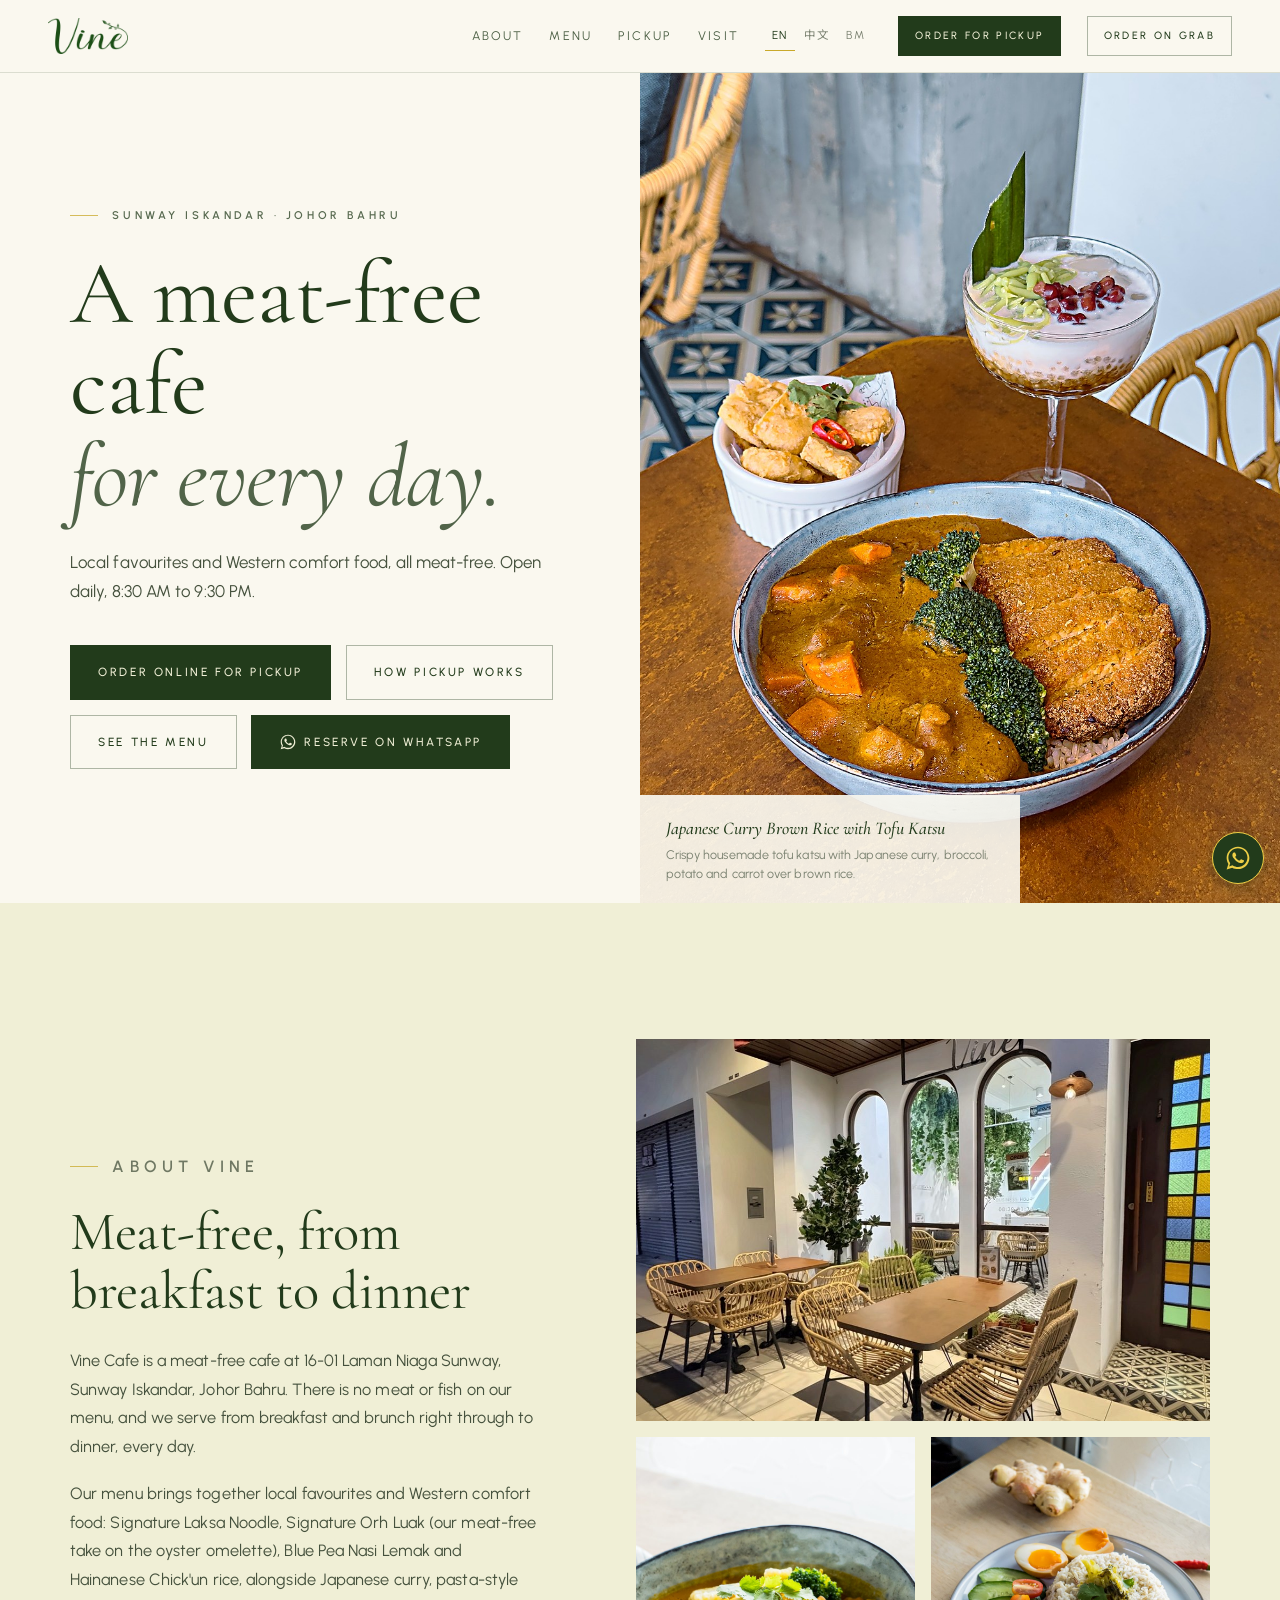
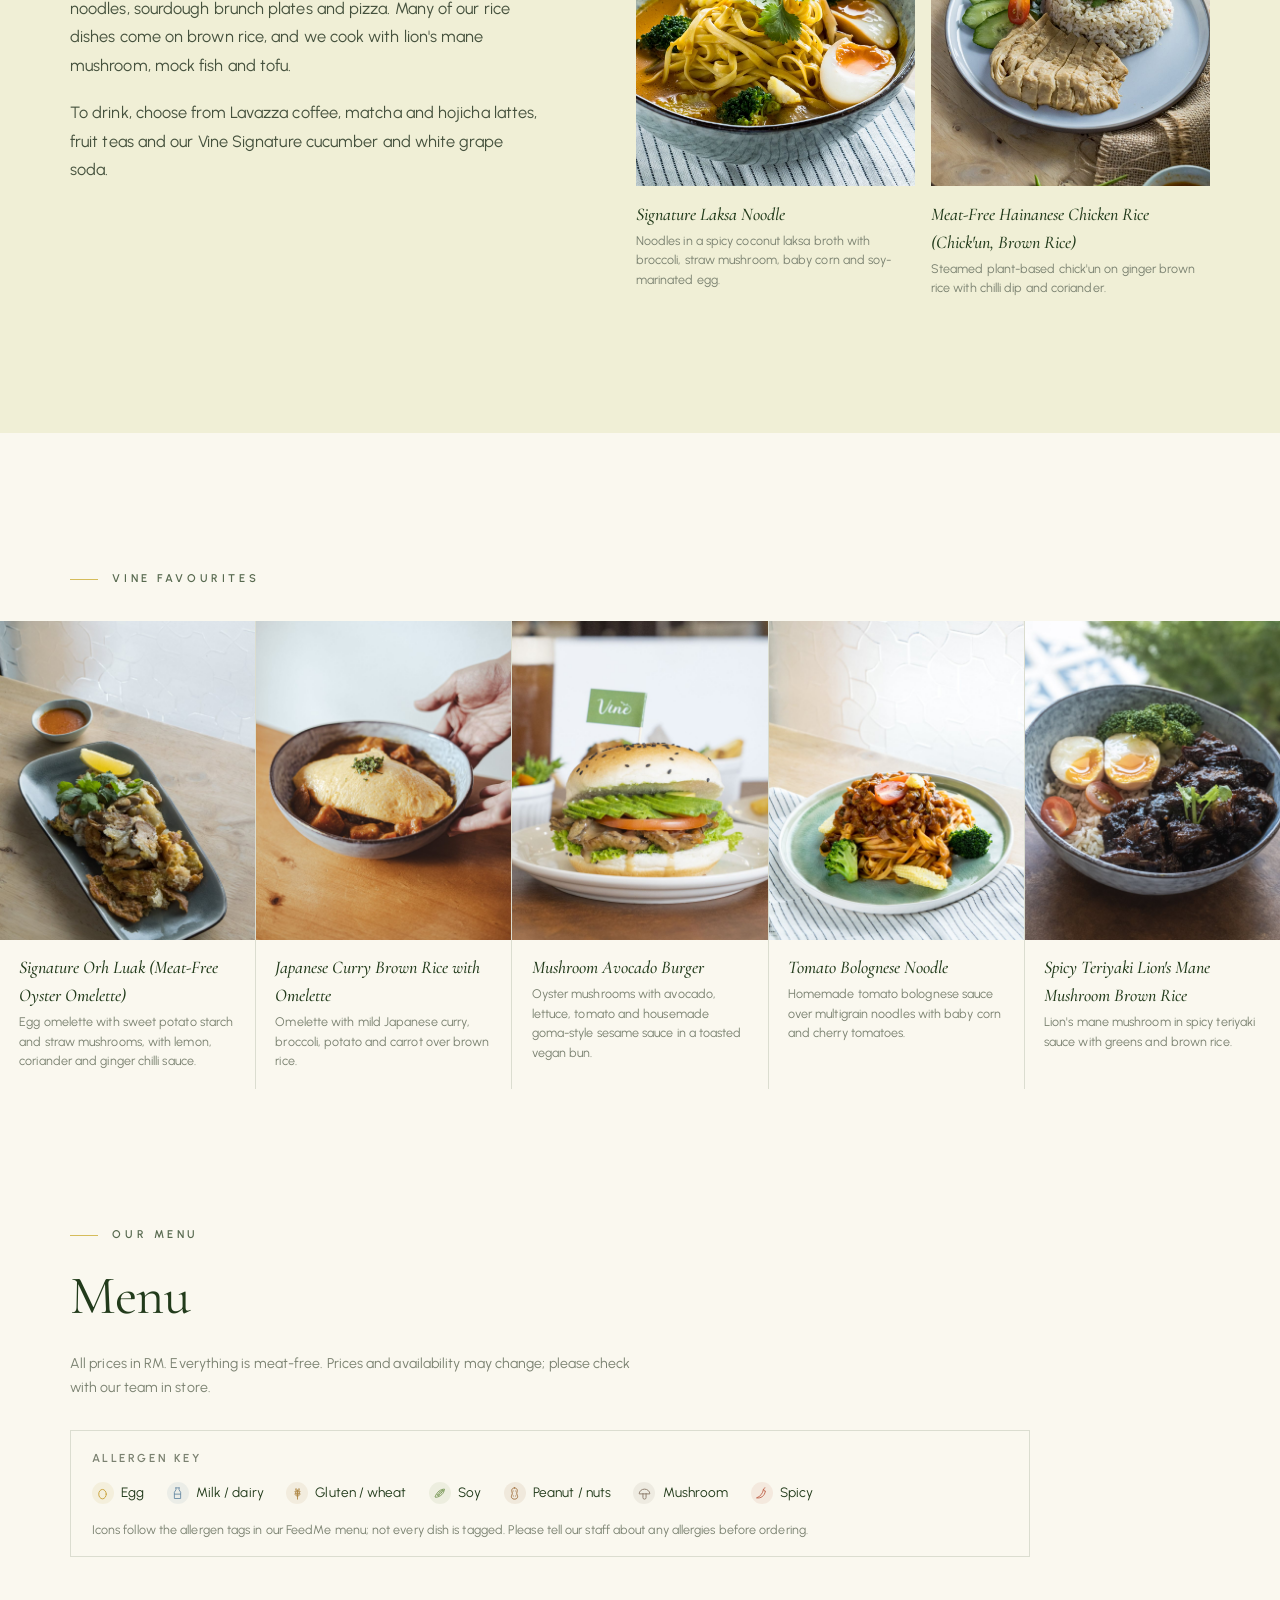
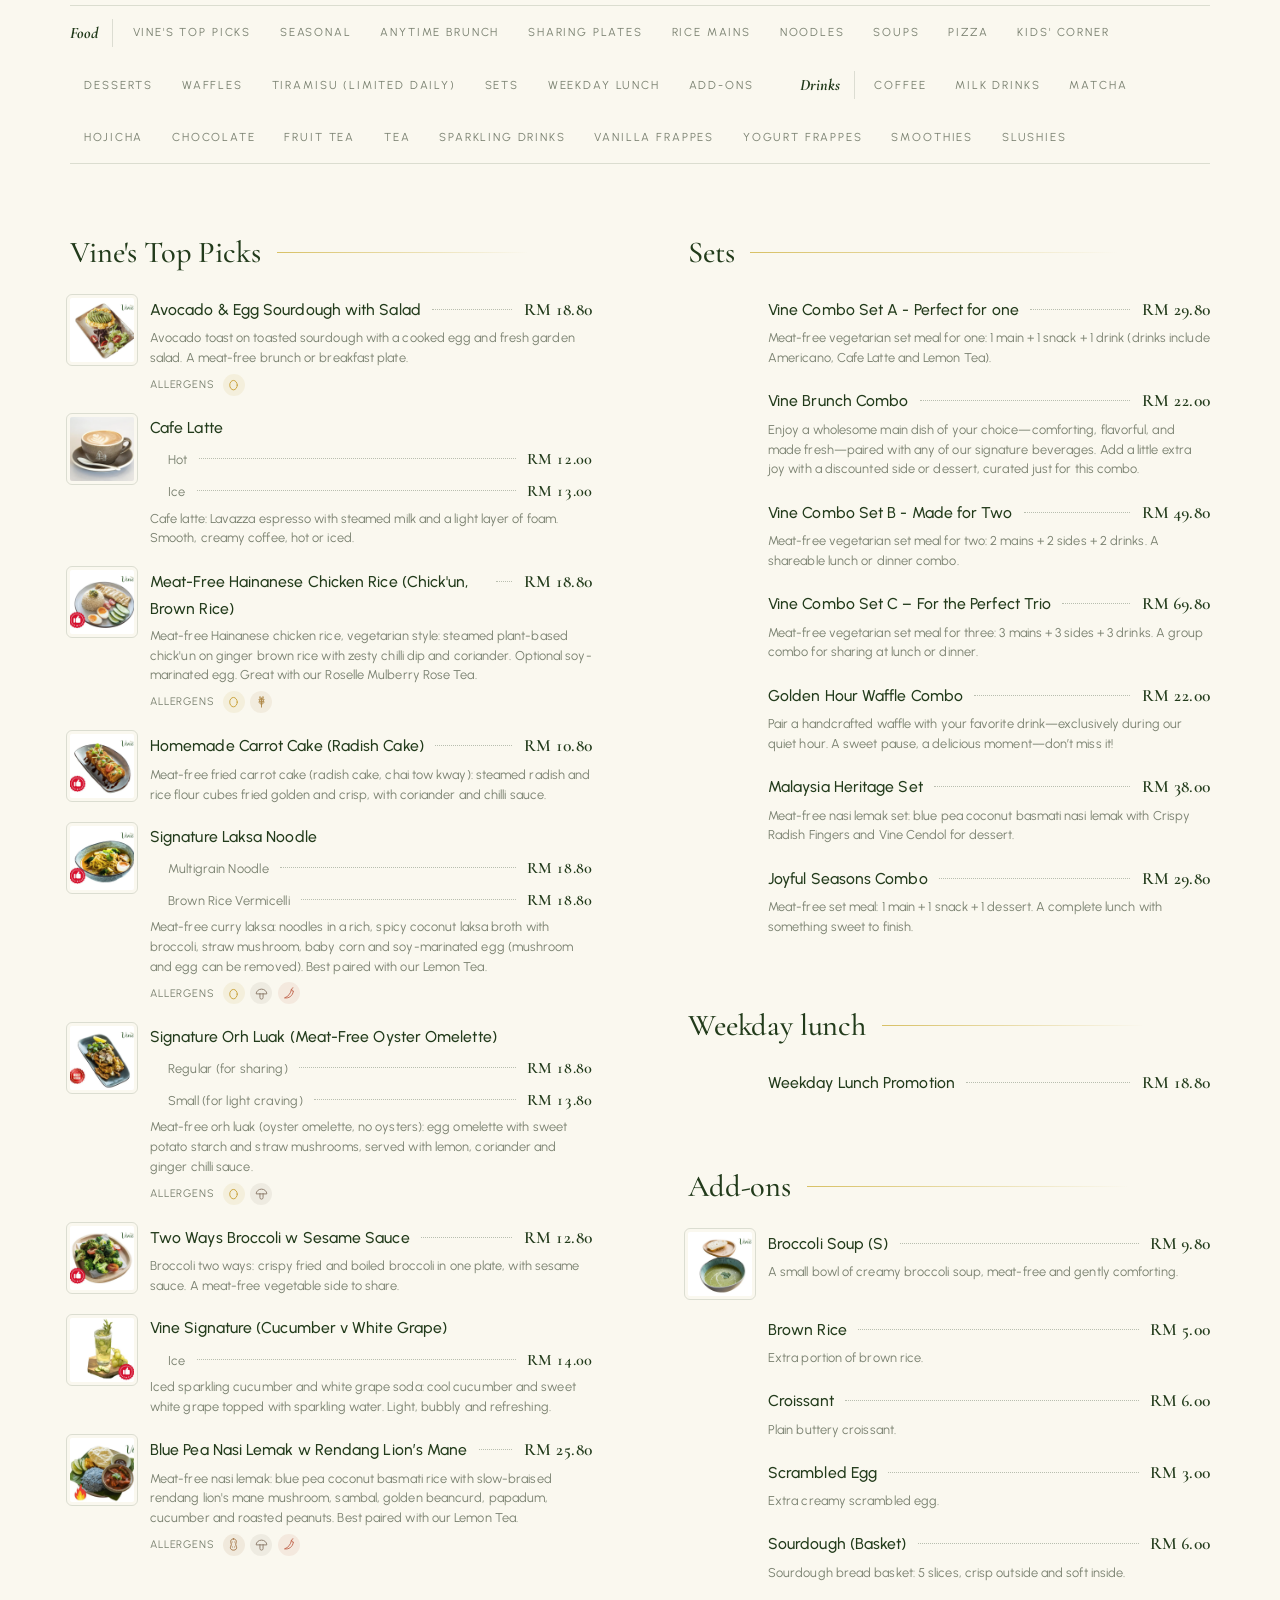
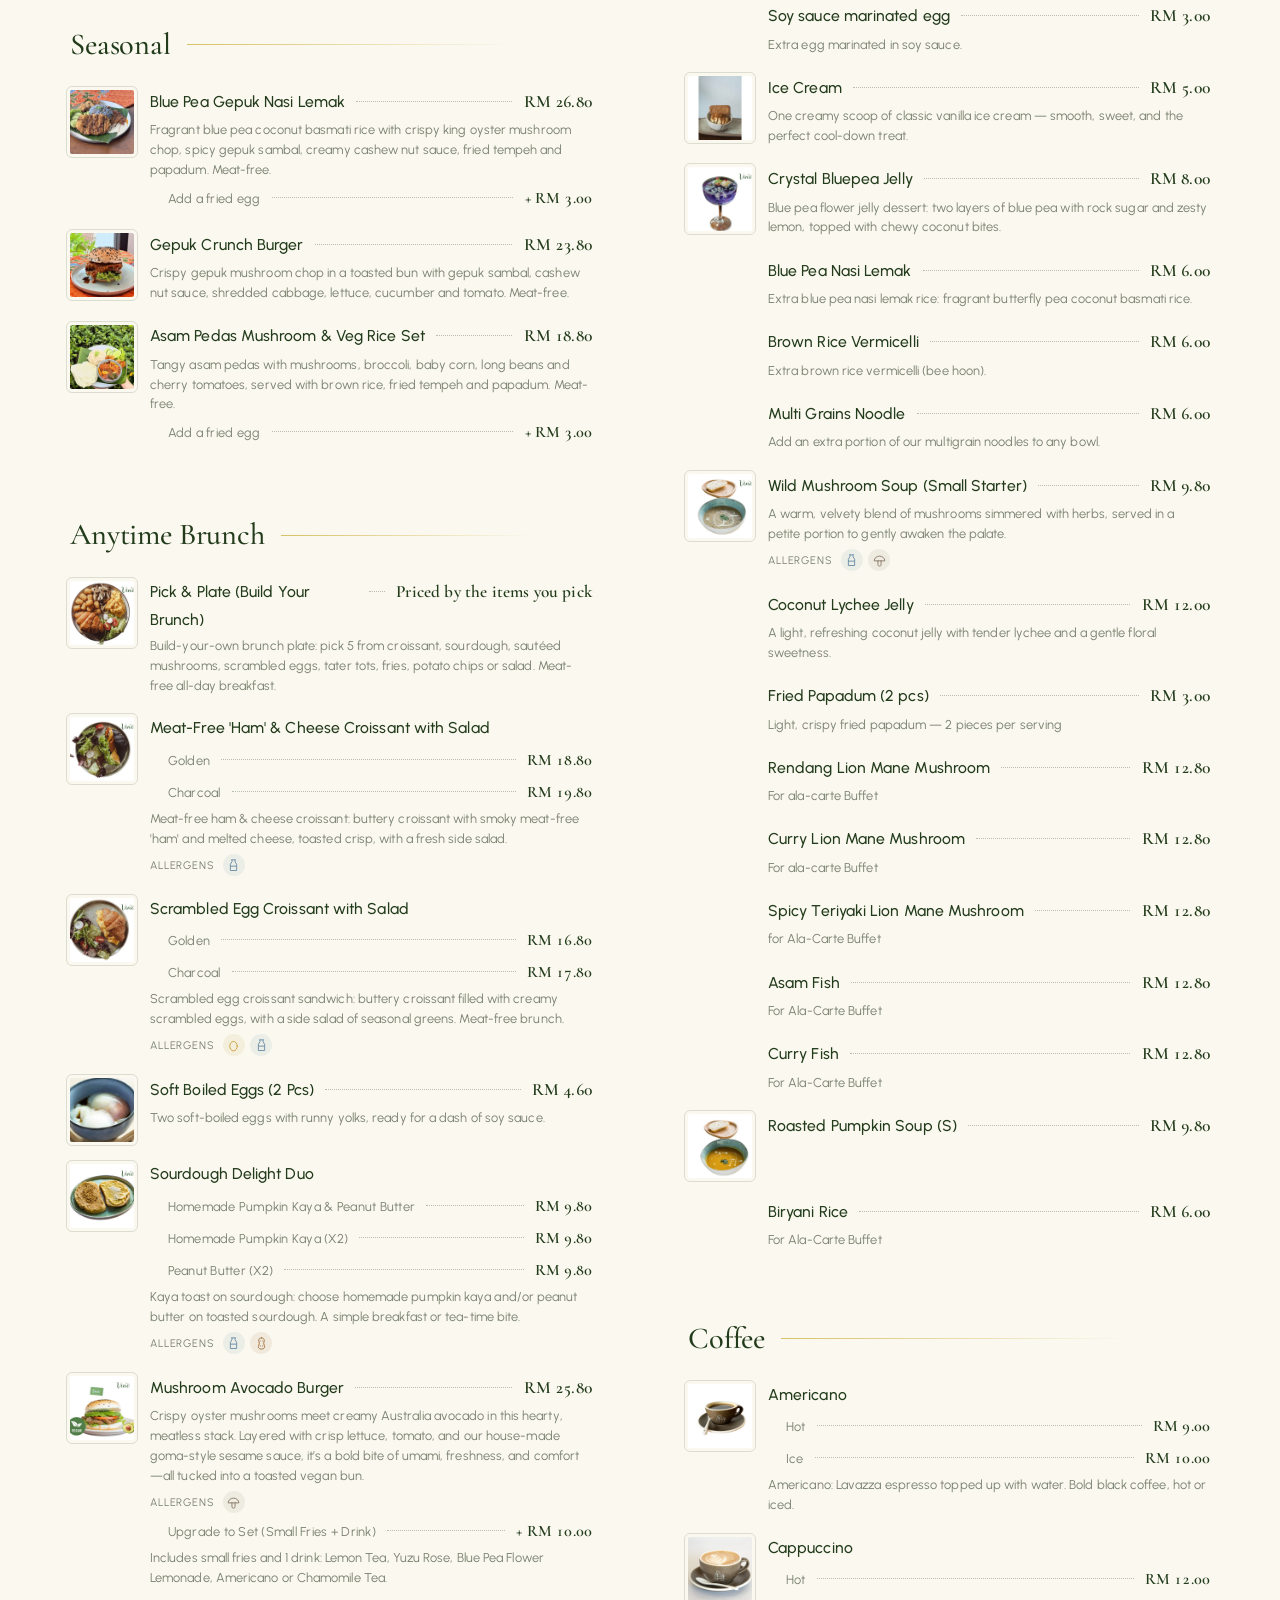
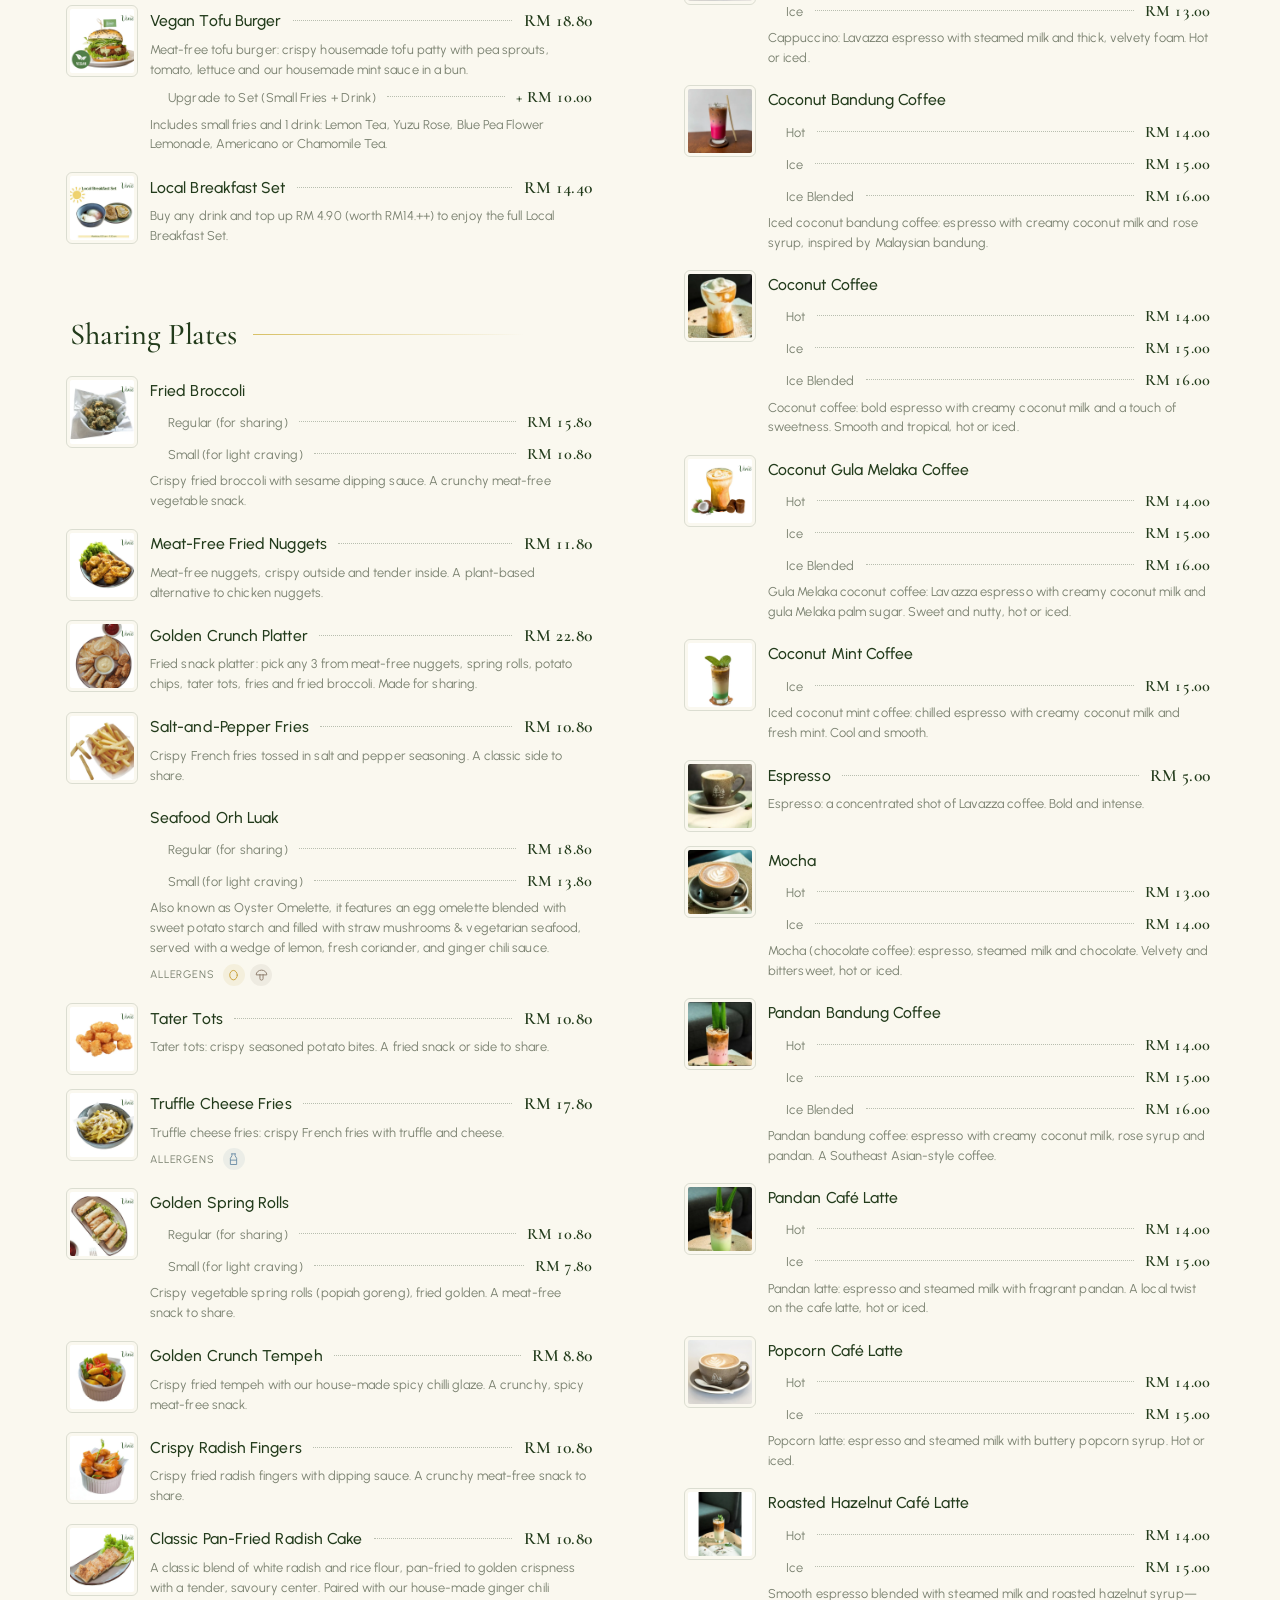
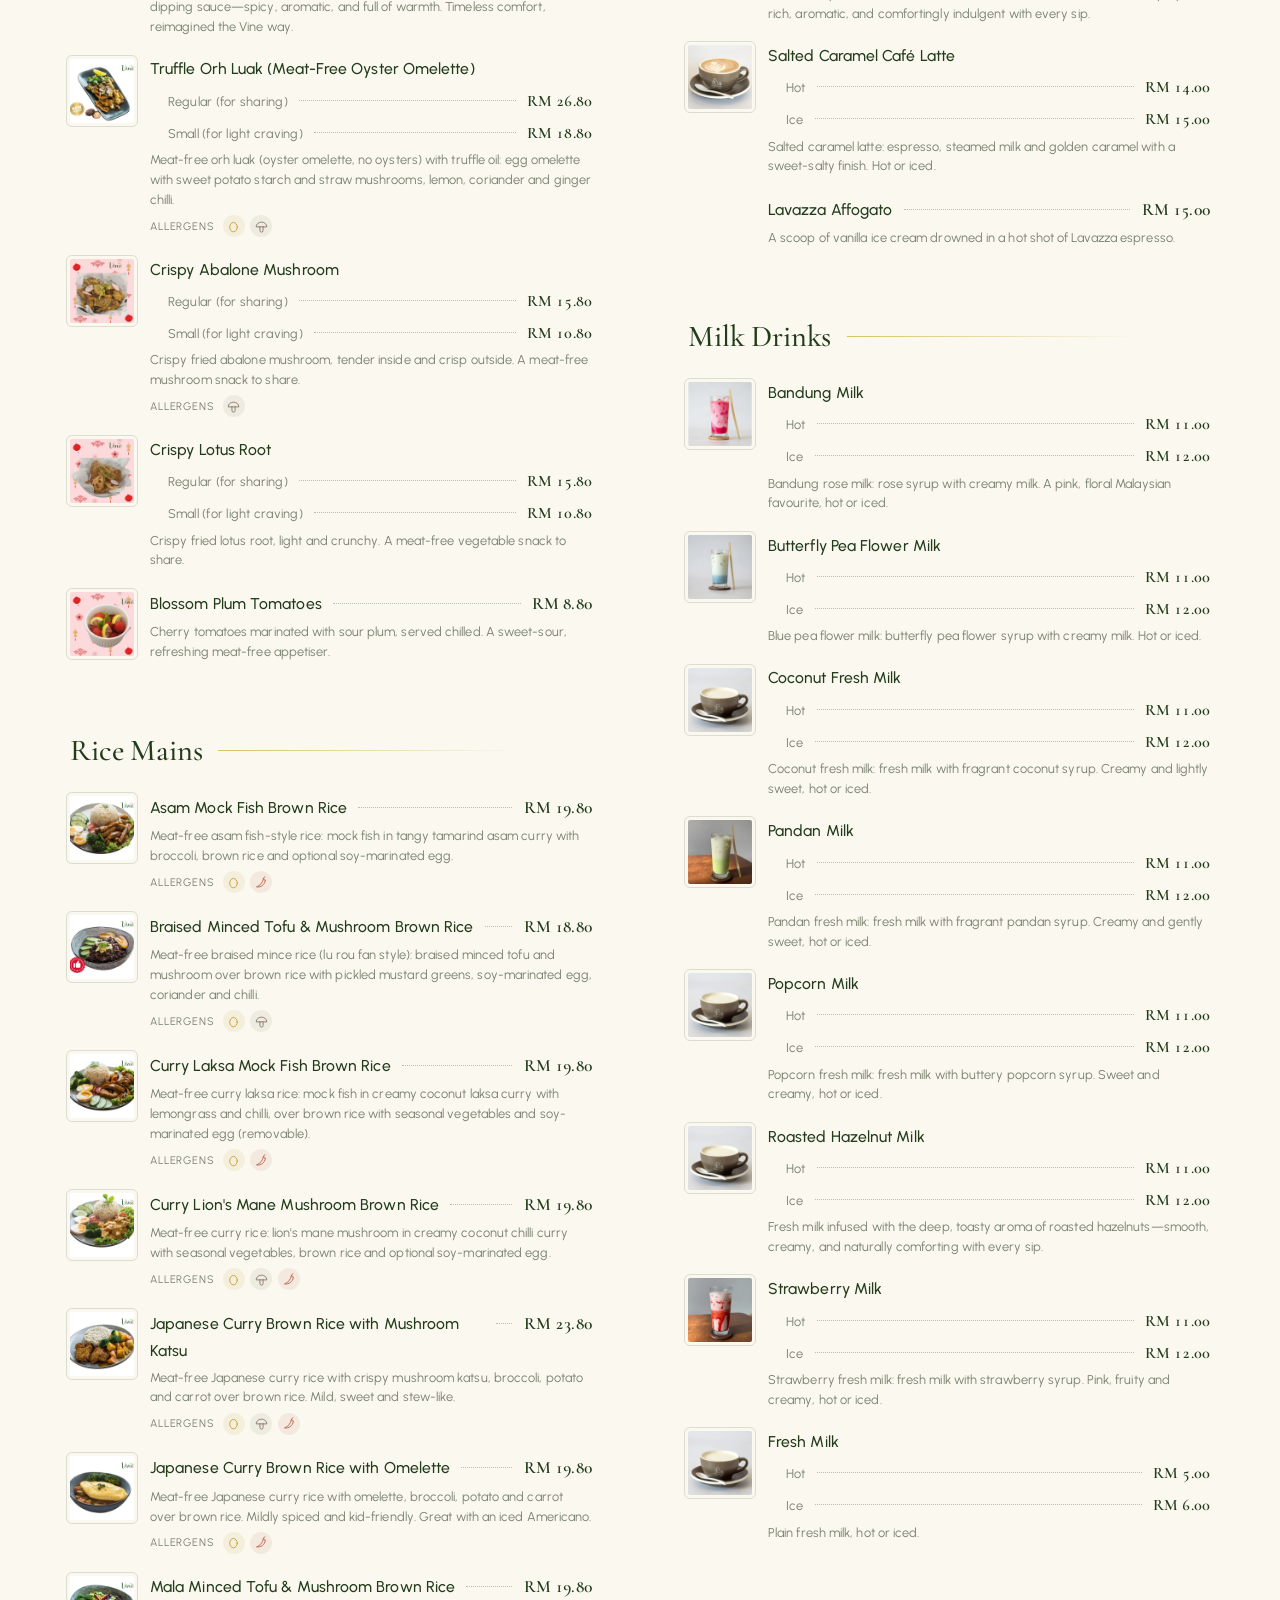
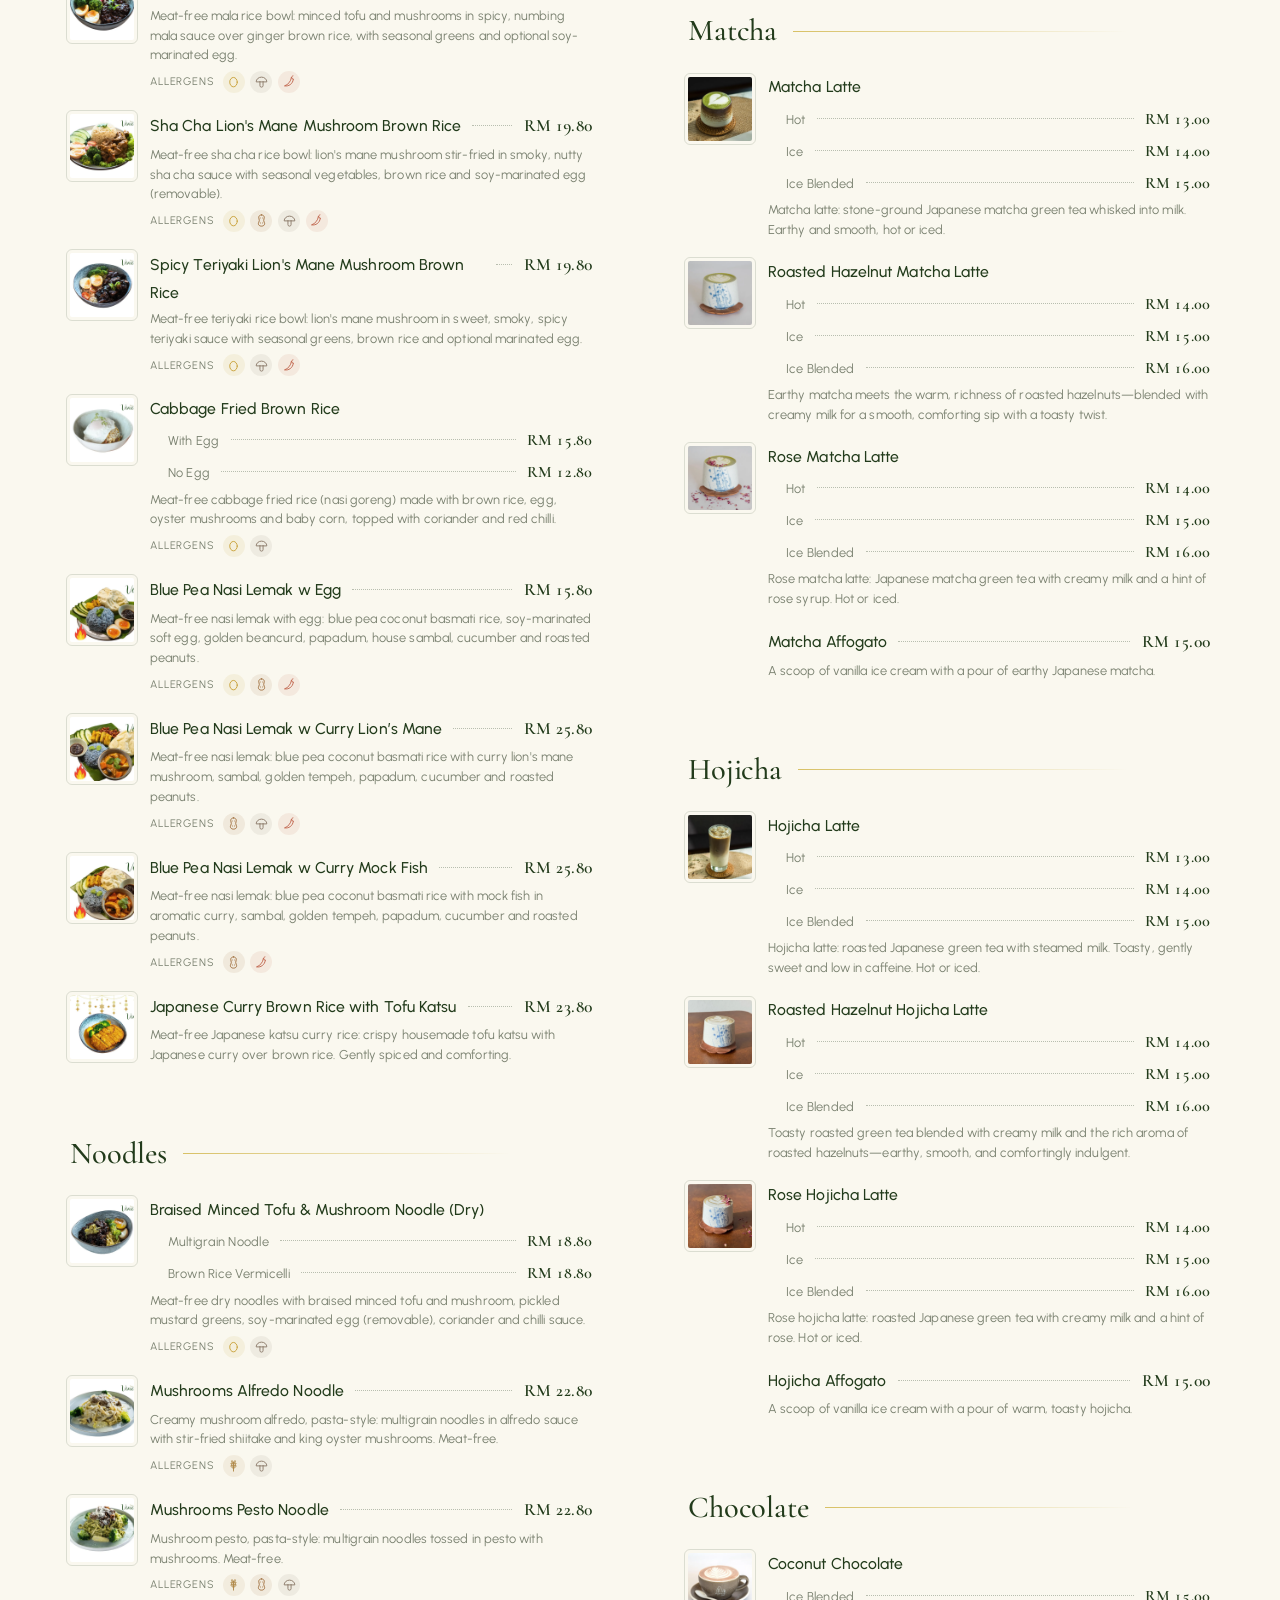
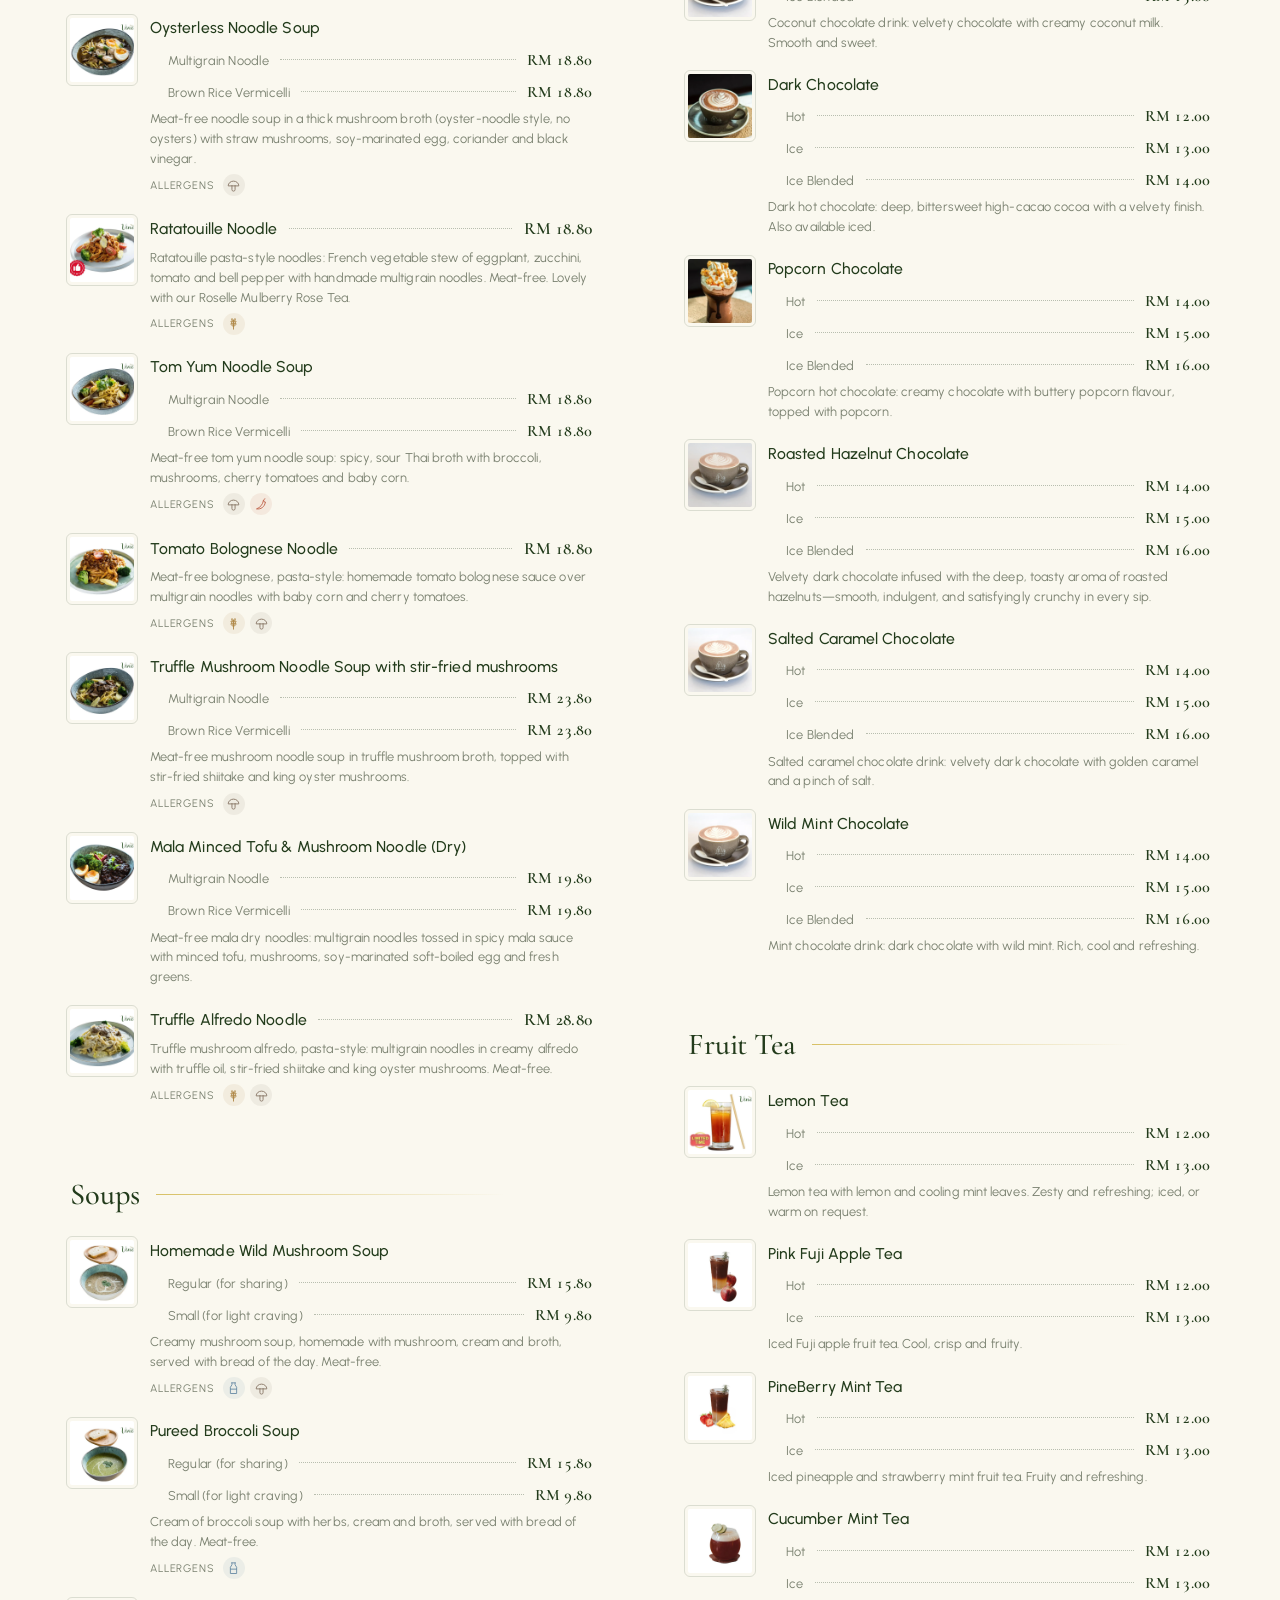
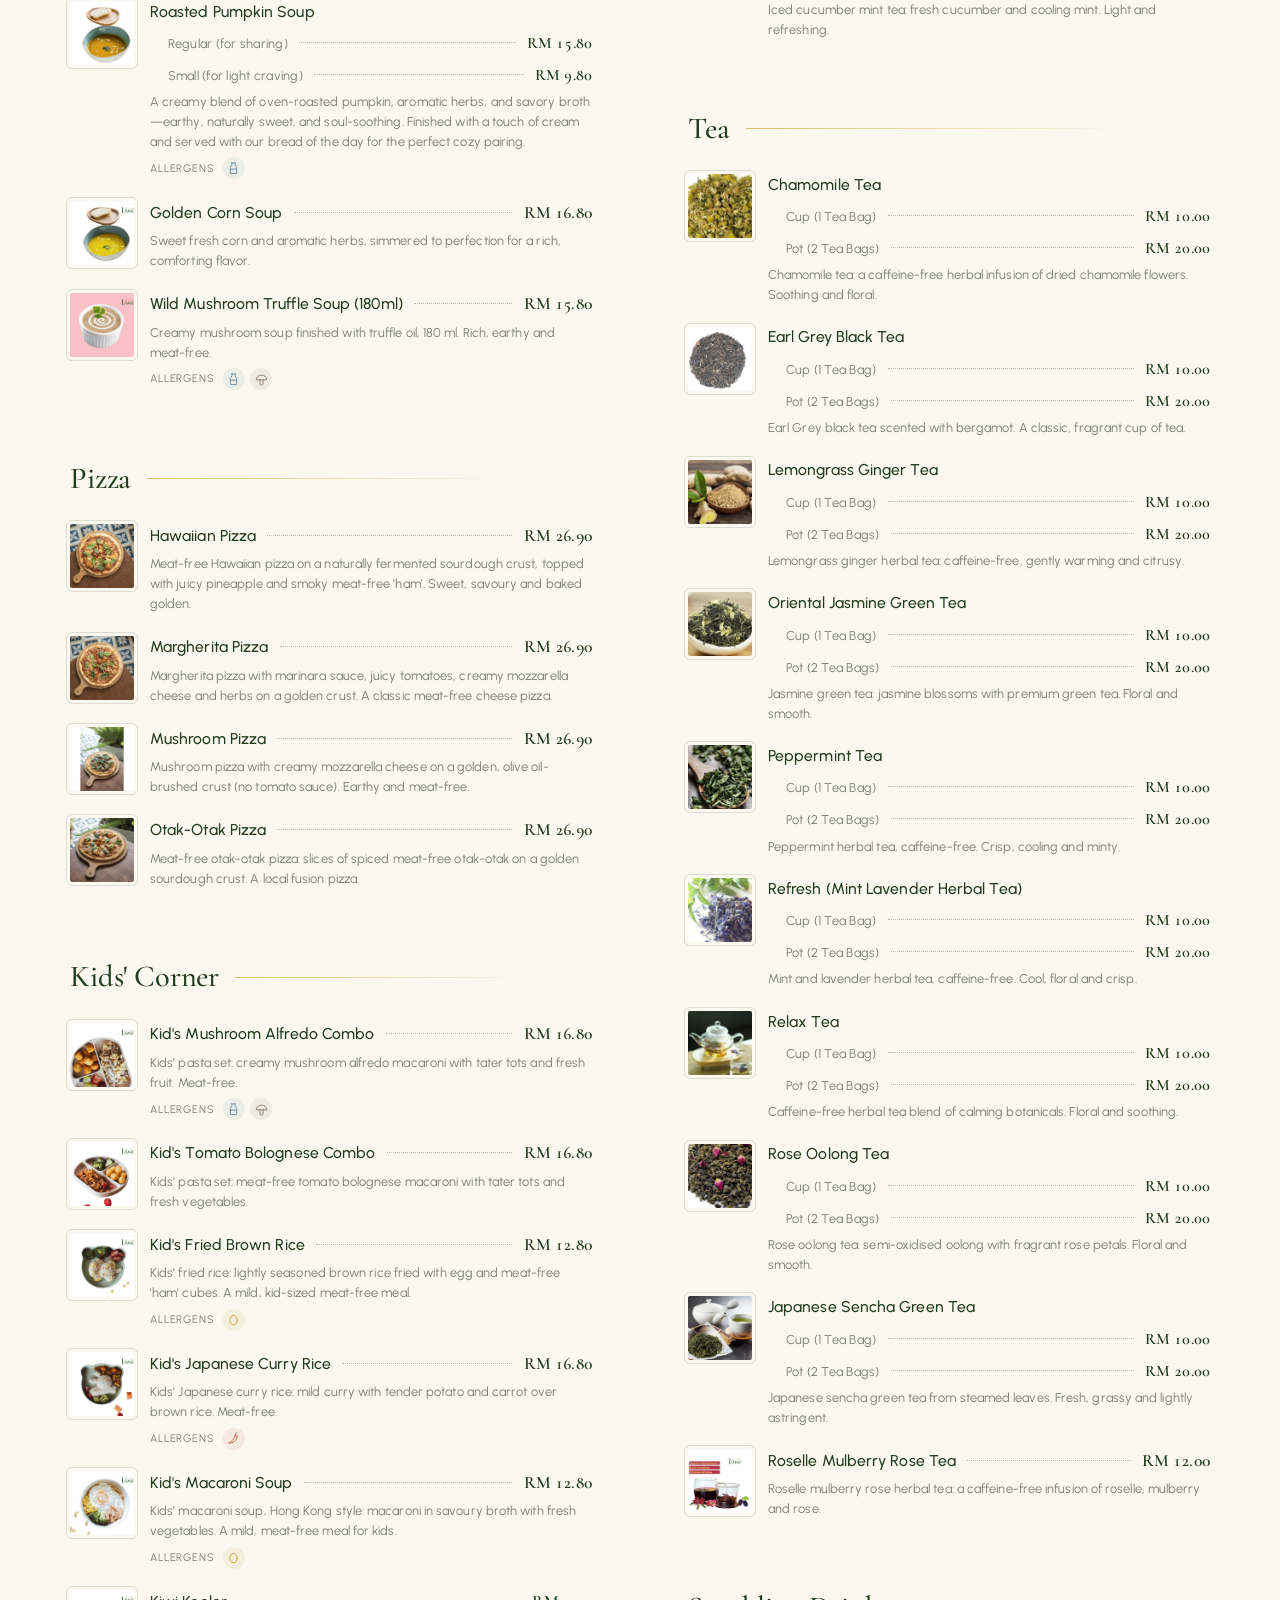
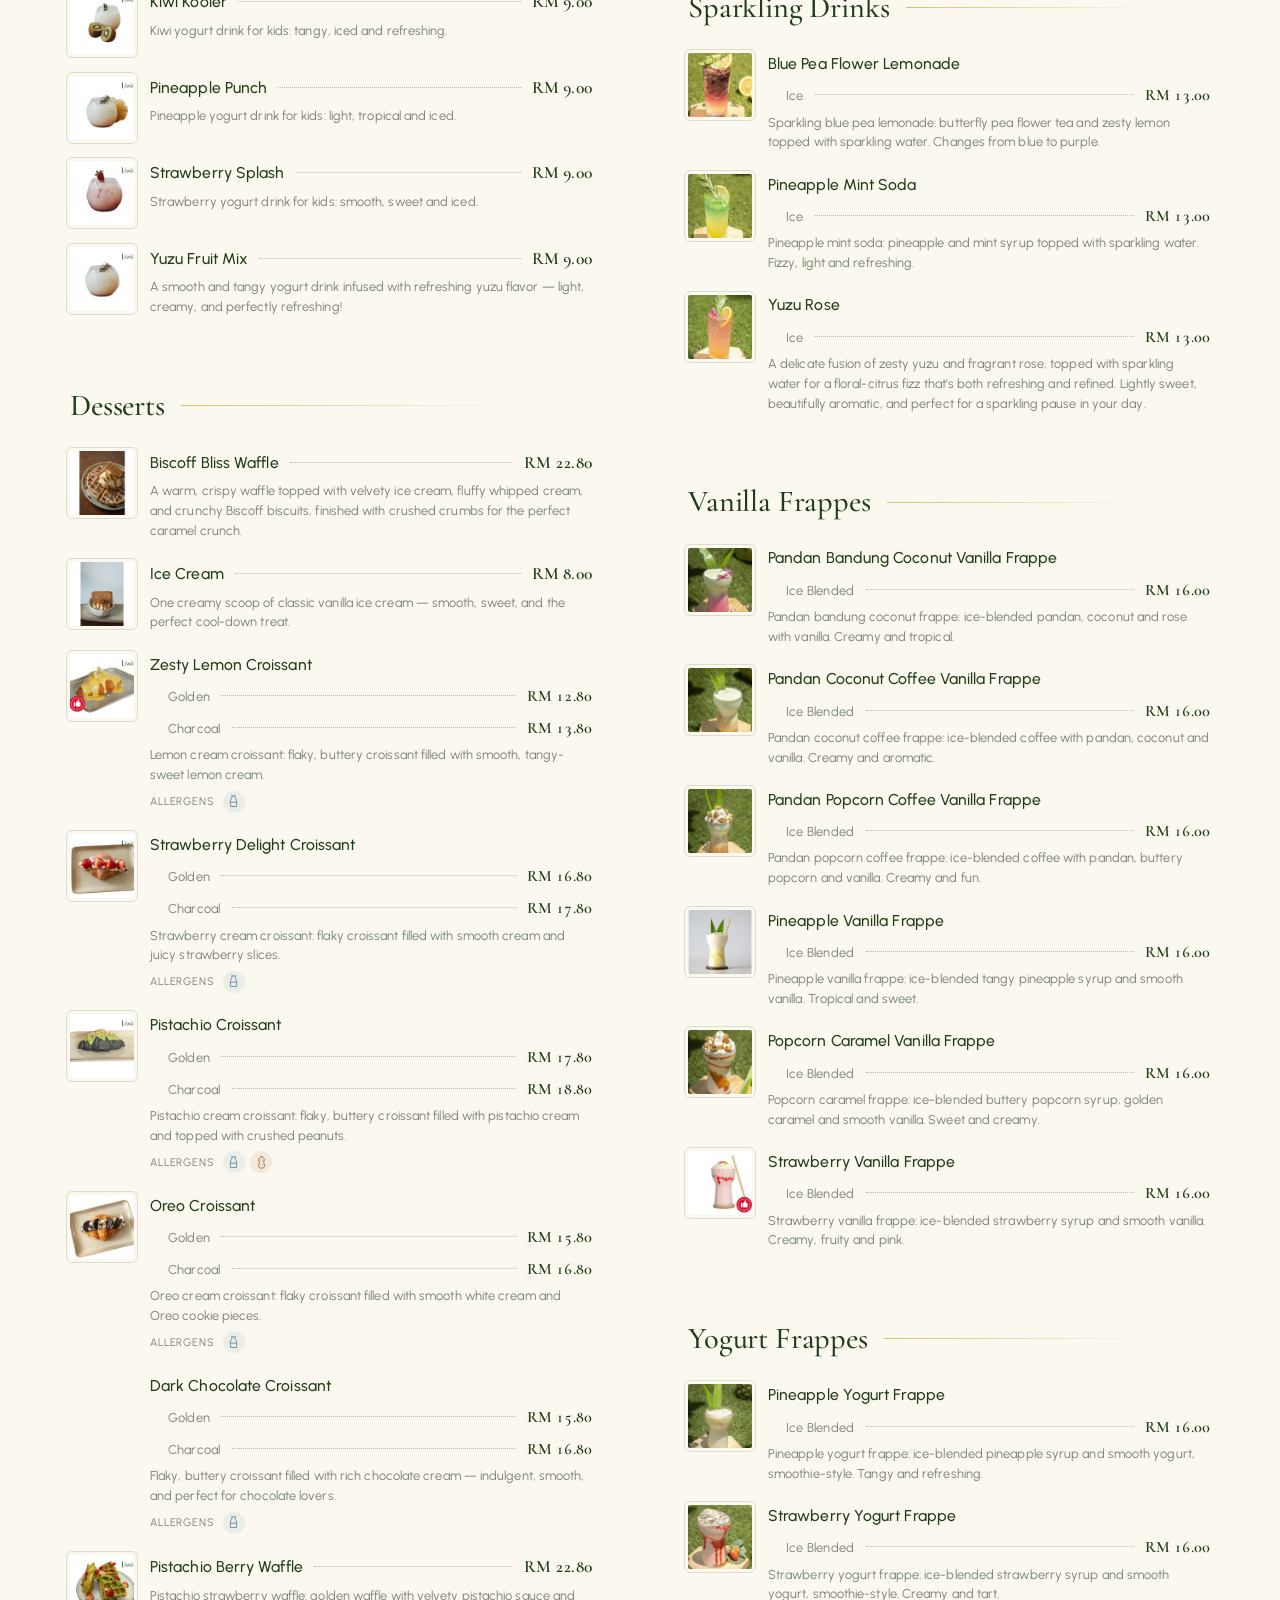
==== commit 1e23f152: "Remove Laksa + Carrot Cake and Nasi Lemak Lion's Mane + Carrot Cake bundles" ====
--- a/index.html
+++ b/index.html
@@ -73,7 +73,7 @@
   <p class="kicker"><span data-i18n data-zh="我们的菜单" data-ms="Menu kami">Our menu</span></p>
   <h2><span data-i18n data-zh="菜单" data-ms="Menu">Menu</span></h2>
   <p class="note"><span data-i18n data-zh="价格以马币（RM）计。所有餐点均为素食。价格与供应或有变动，请向店内同事确认。" data-ms="Semua harga dalam RM. Semua hidangan tanpa daging. Harga dan ketersediaan mungkin berubah; sila semak dengan pasukan kami di kedai.">All prices in RM. Everything is meat-free. Prices and availability may change; please check with our team in store.</span></p>
-  <aside class="al-legend" aria-label="Allergen key"><h4 data-i18n data-zh="过敏原说明" data-ms="Petunjuk alergen">Allergen key</h4><ul><li><span class="al al-egg" style="--alc:#C9A23A" role="img" aria-label="Egg" title="Egg" data-zh="鸡蛋" data-ms="Telur"><svg viewBox="0 0 24 24" width="16" height="16" aria-hidden="true" fill="none" stroke="currentColor" stroke-width="1.5" stroke-linecap="round" stroke-linejoin="round"><ellipse cx="12" cy="13" rx="6" ry="7.5"/></svg></span><span data-i18n data-zh="鸡蛋" data-ms="Telur">Egg</span></li><li><span class="al al-milk" style="--alc:#6E8FA8" role="img" aria-label="Milk / dairy" title="Milk / dairy" data-zh="牛奶／乳制品" data-ms="Susu / tenusu"><svg viewBox="0 0 24 24" width="16" height="16" aria-hidden="true" fill="none" stroke="currentColor" stroke-width="1.5" stroke-linecap="round" stroke-linejoin="round"><path d="M9 3h6M9.5 3v3L7 10v10h10V10l-2.5-4V3"/><path d="M7 13h10"/></svg></span><span data-i18n data-zh="牛奶／乳制品" data-ms="Susu / tenusu">Milk / dairy</span></li><li><span class="al al-gluten" style="--alc:#B08A4A" role="img" aria-label="Gluten / wheat" title="Gluten / wheat" data-zh="麸质／小麦" data-ms="Gluten / gandum"><svg viewBox="0 0 24 24" width="16" height="16" aria-hidden="true" fill="none" stroke="currentColor" stroke-width="1.5" stroke-linecap="round" stroke-linejoin="round"><path d="M12 21V8"/><path d="M12 12c-2.5 0-4-1.5-4-4 2.5 0 4 1.5 4 4zM12 12c2.5 0 4-1.5 4-4-2.5 0-4 1.5-4 4zM12 8c-2 0-3-1.5-3-3.5 2 0 3 1.5 3 3.5zM12 8c2 0 3-1.5 3-3.5-2 0-3 1.5-3 3.5zM12 16c-2.5 0-4-1.5-4-4 2.5 0 4 1.5 4 4zM12 16c2.5 0 4-1.5 4-4-2.5 0-4 1.5-4 4z"/></svg></span><span data-i18n data-zh="麸质／小麦" data-ms="Gluten / gandum">Gluten / wheat</span></li><li><span class="al al-soy" style="--alc:#7C9A5B" role="img" aria-label="Soy" title="Soy" data-zh="大豆" data-ms="Soya"><svg viewBox="0 0 24 24" width="16" height="16" aria-hidden="true" fill="none" stroke="currentColor" stroke-width="1.5" stroke-linecap="round" stroke-linejoin="round"><path d="M5 17c3-8 9-12 15-12-1 7-6 12-13 13z"/><circle cx="10" cy="14" r="1.6"/><circle cx="13.5" cy="10.5" r="1.6"/><circle cx="16.5" cy="7.5" r="1.3"/></svg></span><span data-i18n data-zh="大豆" data-ms="Soya">Soy</span></li><li><span class="al al-peanut" style="--alc:#A0703F" role="img" aria-label="Peanut / nuts" title="Peanut / nuts" data-zh="花生／坚果" data-ms="Kacang tanah / kekacang"><svg viewBox="0 0 24 24" width="16" height="16" aria-hidden="true" fill="none" stroke="currentColor" stroke-width="1.5" stroke-linecap="round" stroke-linejoin="round"><path d="M12 3c2.8 0 4.5 2 4.5 4.3 0 1.6-1 2.4-1 4.7s1.5 3 1.5 5c0 2.6-2.2 4-5 4s-5-1.4-5-4c0-2 1.5-2.7 1.5-5S7.5 8.9 7.5 7.3C7.5 5 9.2 3 12 3z"/><path d="M10 8h.01M14 8h.01M10.5 16h.01M13.5 16h.01"/></svg></span><span data-i18n data-zh="花生／坚果" data-ms="Kacang tanah / kekacang">Peanut / nuts</span></li><li><span class="al al-mushroom" style="--alc:#8C7B6B" role="img" aria-label="Mushroom" title="Mushroom" data-zh="蘑菇" data-ms="Cendawan"><svg viewBox="0 0 24 24" width="16" height="16" aria-hidden="true" fill="none" stroke="currentColor" stroke-width="1.5" stroke-linecap="round" stroke-linejoin="round"><path d="M3.5 12a8.5 7 0 0 1 17 0z"/><path d="M9.5 12v6.5a2.5 2.5 0 0 0 5 0V12"/></svg></span><span data-i18n data-zh="蘑菇" data-ms="Cendawan">Mushroom</span></li><li><span class="al al-spicy" style="--alc:#C2674F" role="img" aria-label="Spicy" title="Spicy" data-zh="辣" data-ms="Pedas"><svg viewBox="0 0 24 24" width="16" height="16" aria-hidden="true" fill="none" stroke="currentColor" stroke-width="1.5" stroke-linecap="round" stroke-linejoin="round"><path d="M15 6c-1 6-5 11-11 13 7 1 13-3 14-10"/><path d="M15 6c1.5 0 3 1 3 3M15 6c0-1.5 1-2.5 2.5-3"/></svg></span><span data-i18n data-zh="辣" data-ms="Pedas">Spicy</span></li></ul><p class="al-note" data-i18n data-zh="图标依据我们 FeedMe 菜单中的过敏原标注；并非每道菜都有标注。点餐前请告知店员您的任何过敏情况。" data-ms="Ikon mengikut tanda alergen dalam menu FeedMe kami; bukan semua hidangan ditanda. Sila maklumkan kakitangan kami tentang sebarang alahan sebelum memesan.">Icons follow the allergen tags in our FeedMe menu; not every dish is tagged. Please tell our staff about any allergies before ordering.</p></aside><nav class="catnav" aria-label="Menu categories"><b class="navlab" data-i18n data-zh="餐点" data-ms="Makanan">Food</b><a href="#m-vine-s-top-picks"><span data-i18n data-zh="Vine 精选" data-ms="Pilihan Utama Vine">Vine&#x27;s Top Picks</span></a><a href="#m-seasonal-menu"><span data-i18n data-zh="季节限定" data-ms="Menu Bermusim">Seasonal</span></a><a href="#m-anytime-brunch"><span data-i18n data-zh="全日早午餐" data-ms="Brunch Sepanjang Hari">Anytime Brunch</span></a><a href="#m-sharing-plates"><span data-i18n data-zh="分享小食" data-ms="Hidangan Berkongsi">Sharing Plates</span></a><a href="#m-rice-main"><span data-i18n data-zh="饭类" data-ms="Hidangan Nasi">Rice Mains</span></a><a href="#m-noodles-main"><span data-i18n data-zh="面类" data-ms="Hidangan Mi">Noodles</span></a><a href="#m-soup"><span data-i18n data-zh="汤品" data-ms="Sup">Soups</span></a><a href="#m-pizza"><span data-i18n data-zh="披萨" data-ms="Piza">Pizza</span></a><a href="#m-kid-s-corner"><span data-i18n data-zh="儿童餐" data-ms="Sudut Kanak-kanak">Kids&#x27; Corner</span></a><a href="#m-dessert"><span data-i18n data-zh="甜品" data-ms="Pencuci Mulut">Desserts</span></a><a href="#m-waffle"><span data-i18n data-zh="华夫饼" data-ms="Wafel">Waffles</span></a><a href="#m-tiramisu-limited-daily-sets"><span data-i18n data-zh="提拉米苏（每日限量）" data-ms="Tiramisu (terhad setiap hari)">Tiramisu (limited daily)</span></a><a href="#m-vine-combo-set"><span data-i18n data-zh="套餐" data-ms="Set">Sets</span></a><a href="#m-weekday-lunch-promotion"><span data-i18n data-zh="平日午市优惠" data-ms="Promosi tengah hari hari bekerja">Weekday lunch</span></a><a href="#m-add-ons"><span data-i18n data-zh="加点" data-ms="Tambahan">Add-ons</span></a><b class="navlab" data-i18n data-zh="饮品" data-ms="Minuman">Drinks</b><a href="#m-lavazza-gran-coffee"><span data-i18n data-zh="咖啡" data-ms="Kopi">Coffee</span></a><a href="#m-milk"><span data-i18n data-zh="牛奶饮品" data-ms="Minuman Susu">Milk Drinks</span></a><a href="#m-matcha"><span data-i18n data-zh="抹茶" data-ms="Matcha">Matcha</span></a><a href="#m-hojicha"><span data-i18n data-zh="焙茶" data-ms="Hojicha">Hojicha</span></a><a href="#m-gour-base-dar-chocolate"><span data-i18n data-zh="巧克力" data-ms="Coklat">Chocolate</span></a><a href="#m-fruit-tea"><span data-i18n data-zh="水果茶" data-ms="Teh Buah">Fruit Tea</span></a><a href="#m-tea-bag"><span data-i18n data-zh="茶" data-ms="Teh">Tea</span></a><a href="#m-sparkling-drinks"><span data-i18n data-zh="气泡饮" data-ms="Minuman Berkarbonat">Sparkling Drinks</span></a><a href="#m-vanilla-frappe"><span data-i18n data-zh="香草冰沙" data-ms="Frappe Vanila">Vanilla Frappes</span></a><a href="#m-yogurt-frappe"><span data-i18n data-zh="酸奶冰沙" data-ms="Frappe Yogurt">Yogurt Frappes</span></a><a href="#m-smoothies"><span data-i18n data-zh="顺滑饮品" data-ms="Smoothie">Smoothies</span></a><a href="#m-slushy"><span data-i18n data-zh="冰沙" data-ms="Slushy">Slushies</span></a></nav><div class="cats"><section class="cat" id="m-vine-s-top-picks"><h3 data-i18n data-zh="Vine 精选" data-ms="Pilihan Utama Vine">Vine&#x27;s Top Picks</h3><ul><li class="mi has-ph"><img class="th" src="images/menu/avocado-egg-sourdough-with-salad.webp" alt="Avocado &amp; Egg Sourdough with Salad" loading="lazy" decoding="async" width="600" height="600"><div class="mb"><div class="row"><span class="nm" data-i18n data-zh="牛油果鸡蛋酸种面包配沙拉" data-ms="Sourdough Avokado &amp; Telur dengan Salad">Avocado &amp; Egg Sourdough with Salad</span><span class="dots"></span><span class="pr">RM 18.80</span></div><p class="ds" data-i18n data-zh="酸种面包牛油果吐司配熟鸡蛋和新鲜田园沙拉。无肉早午餐或早餐。" data-ms="Roti bakar avokado atas sourdough bakar dengan telur masak dan salad taman segar. Hidangan brunch atau sarapan tanpa daging.">Avocado toast on toasted sourdough with a cooked egg and fresh garden salad. A meat-free brunch or breakfast plate.</p><span class="als"><span class="als-l" data-i18n data-zh="过敏原" data-ms="Alergen">Allergens</span><span class="al al-egg" style="--alc:#C9A23A" role="img" aria-label="Egg" title="Egg" data-zh="鸡蛋" data-ms="Telur"><svg viewBox="0 0 24 24" width="16" height="16" aria-hidden="true" fill="none" stroke="currentColor" stroke-width="1.5" stroke-linecap="round" stroke-linejoin="round"><ellipse cx="12" cy="13" rx="6" ry="7.5"/></svg></span></span></div></li><li class="mi has-ph"><img class="th" src="images/menu/cafe-latte.webp" alt="Cafe Latte" loading="lazy" decoding="async" width="600" height="600"><div class="mb"><div class="row"><span class="nm" data-i18n data-zh="拿铁" data-ms="Cafe Latte">Cafe Latte</span></div><div class="vrow"><span class="vl" data-i18n data-zh="热" data-ms="Panas">Hot</span><span class="dots"></span><span class="pr">RM 12.00</span></div><div class="vrow"><span class="vl" data-i18n data-zh="冰" data-ms="Ais">Ice</span><span class="dots"></span><span class="pr">RM 13.00</span></div><p class="ds" data-i18n data-zh="拿铁：Lavazza 浓缩咖啡配蒸奶和薄薄一层奶泡。顺滑香浓，热或冰。" data-ms="Kafe latte: espresso Lavazza dengan susu kukus dan lapisan buih nipis. Kopi lembut berkrim, panas atau ais.">Cafe latte: Lavazza espresso with steamed milk and a light layer of foam. Smooth, creamy coffee, hot or iced.</p></div></li><li class="mi has-ph"><img class="th" src="images/menu/meat-free-hainanese-chicken-rice-chick-un-brown-rice.webp" alt="Meat-Free Hainanese Chicken Rice (Chick&#x27;un, Brown Rice)" loading="lazy" decoding="async" width="600" height="600"><div class="mb"><div class="row"><span class="nm" data-i18n data-zh="素海南鸡饭（素鸡，糙米）" data-ms="Nasi Ayam Hainan Tanpa Daging (Chick&#x27;un, Nasi Perang)">Meat-Free Hainanese Chicken Rice (Chick&#x27;un, Brown Rice)</span><span class="dots"></span><span class="pr">RM 18.80</span></div><p class="ds" data-i18n data-zh="无肉海南鸡饭（素食版）：蒸植物基素鸡配姜味糙米饭、酸辣辣椒蘸酱和香菜。可选酱油卤蛋。配我们的洛神桑葚玫瑰茶更佳。" data-ms="Nasi ayam Hainan tanpa daging, gaya vegetarian: chick&#x27;un berasaskan tumbuhan kukus atas nasi perang halia dengan cili cecah dan ketumbar. Telur perap kicap pilihan. Sangat sesuai dengan Teh Roselle Mulberi Ros kami.">Meat-free Hainanese chicken rice, vegetarian style: steamed plant-based chick&#x27;un on ginger brown rice with zesty chilli dip and coriander. Optional soy-marinated egg. Great with our Roselle Mulberry Rose Tea.</p><span class="als"><span class="als-l" data-i18n data-zh="过敏原" data-ms="Alergen">Allergens</span><span class="al al-egg" style="--alc:#C9A23A" role="img" aria-label="Egg" title="Egg" data-zh="鸡蛋" data-ms="Telur"><svg viewBox="0 0 24 24" width="16" height="16" aria-hidden="true" fill="none" stroke="currentColor" stroke-width="1.5" stroke-linecap="round" stroke-linejoin="round"><ellipse cx="12" cy="13" rx="6" ry="7.5"/></svg></span><span class="al al-gluten" style="--alc:#B08A4A" role="img" aria-label="Gluten / wheat" title="Gluten / wheat" data-zh="麸质／小麦" data-ms="Gluten / gandum"><svg viewBox="0 0 24 24" width="16" height="16" aria-hidden="true" fill="none" stroke="currentColor" stroke-width="1.5" stroke-linecap="round" stroke-linejoin="round"><path d="M12 21V8"/><path d="M12 12c-2.5 0-4-1.5-4-4 2.5 0 4 1.5 4 4zM12 12c2.5 0 4-1.5 4-4-2.5 0-4 1.5-4 4zM12 8c-2 0-3-1.5-3-3.5 2 0 3 1.5 3 3.5zM12 8c2 0 3-1.5 3-3.5-2 0-3 1.5-3 3.5zM12 16c-2.5 0-4-1.5-4-4 2.5 0 4 1.5 4 4zM12 16c2.5 0 4-1.5 4-4-2.5 0-4 1.5-4 4z"/></svg></span></span></div></li><li class="mi has-ph"><img class="th" src="images/menu/homemade-carrot-cake-radish-cake.webp" alt="Homemade Carrot Cake (Radish Cake)" loading="lazy" decoding="async" width="600" height="600"><div class="mb"><div class="row"><span class="nm" data-i18n data-zh="自制炒萝卜糕" data-ms="Kuih Lobak Goreng Buatan Sendiri">Homemade Carrot Cake (Radish Cake)</span><span class="dots"></span><span class="pr">RM 10.80</span></div><p class="ds" data-i18n data-zh="无肉炒萝卜糕（菜头粿）：蒸好的萝卜米粉块煎至金黄酥脆，配香菜和辣椒酱。" data-ms="Kuih lobak goreng tanpa daging (chai tow kway): kiub lobak putih dan tepung beras kukus digoreng hingga keemasan dan rangup, dengan ketumbar dan sos cili.">Meat-free fried carrot cake (radish cake, chai tow kway): steamed radish and rice flour cubes fried golden and crisp, with coriander and chilli sauce.</p></div></li><li class="mi has-ph"><img class="th" src="images/menu/signature-laksa-noodle.webp" alt="Signature Laksa Noodle" loading="lazy" decoding="async" width="600" height="600"><div class="mb"><div class="row"><span class="nm" data-i18n data-zh="招牌椰香叻沙" data-ms="Mi Laksa Istimewa">Signature Laksa Noodle</span></div><div class="vrow"><span class="vl" data-i18n data-zh="杂粮面" data-ms="Mi Bijirin">Multigrain Noodle</span><span class="dots"></span><span class="pr">RM 18.80</span></div><div class="vrow"><span class="vl" data-i18n data-zh="糙米米粉" data-ms="Bihun Beras Perang">Brown Rice Vermicelli</span><span class="dots"></span><span class="pr">RM 18.80</span></div><p class="ds" data-i18n data-zh="无肉咖喱叻沙：面条浸在浓郁香辣的椰浆叻沙汤中，配西兰花、草菇、玉米笋和酱油卤蛋（蘑菇和蛋可去除）。配柠檬茶最佳。" data-ms="Laksa kari tanpa daging: mi dalam kuah laksa santan yang pekat dan pedas dengan brokoli, cendawan jerami, jagung muda dan telur perap kicap (cendawan dan telur boleh dibuang). Paling sesuai dengan Teh Lemon kami.">Meat-free curry laksa: noodles in a rich, spicy coconut laksa broth with broccoli, straw mushroom, baby corn and soy-marinated egg (mushroom and egg can be removed). Best paired with our Lemon Tea.</p><span class="als"><span class="als-l" data-i18n data-zh="过敏原" data-ms="Alergen">Allergens</span><span class="al al-egg" style="--alc:#C9A23A" role="img" aria-label="Egg" title="Egg" data-zh="鸡蛋" data-ms="Telur"><svg viewBox="0 0 24 24" width="16" height="16" aria-hidden="true" fill="none" stroke="currentColor" stroke-width="1.5" stroke-linecap="round" stroke-linejoin="round"><ellipse cx="12" cy="13" rx="6" ry="7.5"/></svg></span><span class="al al-mushroom" style="--alc:#8C7B6B" role="img" aria-label="Mushroom" title="Mushroom" data-zh="蘑菇" data-ms="Cendawan"><svg viewBox="0 0 24 24" width="16" height="16" aria-hidden="true" fill="none" stroke="currentColor" stroke-width="1.5" stroke-linecap="round" stroke-linejoin="round"><path d="M3.5 12a8.5 7 0 0 1 17 0z"/><path d="M9.5 12v6.5a2.5 2.5 0 0 0 5 0V12"/></svg></span><span class="al al-spicy" style="--alc:#C2674F" role="img" aria-label="Spicy" title="Spicy" data-zh="辣" data-ms="Pedas"><svg viewBox="0 0 24 24" width="16" height="16" aria-hidden="true" fill="none" stroke="currentColor" stroke-width="1.5" stroke-linecap="round" stroke-linejoin="round"><path d="M15 6c-1 6-5 11-11 13 7 1 13-3 14-10"/><path d="M15 6c1.5 0 3 1 3 3M15 6c0-1.5 1-2.5 2.5-3"/></svg></span></span></div></li><li class="mi has-ph"><img class="th" src="images/menu/signature-orh-luak-meat-free-oyster-omelette.webp" alt="Signature Orh Luak (Meat-Free Oyster Omelette)" loading="lazy" decoding="async" width="600" height="600"><div class="mb"><div class="row"><span class="nm" data-i18n data-zh="招牌素蚝煎 Orh Luak" data-ms="Orh Luak Istimewa (Telur Dadar Tiram Tanpa Daging)">Signature Orh Luak (Meat-Free Oyster Omelette)</span></div><div class="vrow"><span class="vl" data-i18n data-zh="标准（分享）" data-ms="Biasa (untuk berkongsi)">Regular (for sharing)</span><span class="dots"></span><span class="pr">RM 18.80</span></div><div class="vrow"><span class="vl" data-i18n data-zh="小份" data-ms="Kecil">Small (for light craving)</span><span class="dots"></span><span class="pr">RM 13.80</span></div><p class="ds" data-i18n data-zh="无肉蚝煎（不含蚝）：番薯粉蛋煎配草菇，附柠檬、香菜和姜味辣椒酱。" data-ms="Orh luak tanpa daging (telur dadar tiram, tanpa tiram): telur dadar dengan kanji ubi keledek dan cendawan jerami, dihidang dengan lemon, ketumbar dan sos cili halia.">Meat-free orh luak (oyster omelette, no oysters): egg omelette with sweet potato starch and straw mushrooms, served with lemon, coriander and ginger chilli sauce.</p><span class="als"><span class="als-l" data-i18n data-zh="过敏原" data-ms="Alergen">Allergens</span><span class="al al-egg" style="--alc:#C9A23A" role="img" aria-label="Egg" title="Egg" data-zh="鸡蛋" data-ms="Telur"><svg viewBox="0 0 24 24" width="16" height="16" aria-hidden="true" fill="none" stroke="currentColor" stroke-width="1.5" stroke-linecap="round" stroke-linejoin="round"><ellipse cx="12" cy="13" rx="6" ry="7.5"/></svg></span><span class="al al-mushroom" style="--alc:#8C7B6B" role="img" aria-label="Mushroom" title="Mushroom" data-zh="蘑菇" data-ms="Cendawan"><svg viewBox="0 0 24 24" width="16" height="16" aria-hidden="true" fill="none" stroke="currentColor" stroke-width="1.5" stroke-linecap="round" stroke-linejoin="round"><path d="M3.5 12a8.5 7 0 0 1 17 0z"/><path d="M9.5 12v6.5a2.5 2.5 0 0 0 5 0V12"/></svg></span></span></div></li><li class="mi has-ph"><img class="th" src="images/menu/two-ways-broccoli-w-sesame-sauce.webp" alt="Two Ways Broccoli w Sesame Sauce" loading="lazy" decoding="async" width="600" height="600"><div class="mb"><div class="row"><span class="nm" data-i18n data-zh="双味西兰花配芝麻酱" data-ms="Brokoli Dua Cara dengan Sos Bijan">Two Ways Broccoli w Sesame Sauce</span><span class="dots"></span><span class="pr">RM 12.80</span></div><p class="ds" data-i18n data-zh="西兰花两吃：酥炸与水煮西兰花同盘，配芝麻酱。适合分享的无肉蔬菜小菜。" data-ms="Brokoli dua cara: brokoli goreng rangup dan brokoli rebus dalam satu pinggan, dengan sos bijan. Hidangan sayur tanpa daging untuk dikongsi.">Broccoli two ways: crispy fried and boiled broccoli in one plate, with sesame sauce. A meat-free vegetable side to share.</p></div></li><li class="mi has-ph"><img class="th" src="images/menu/vine-signature-cucumber-v-white-grape.webp" alt="Vine Signature (Cucumber v White Grape)" loading="lazy" decoding="async" width="600" height="600"><div class="mb"><div class="row"><span class="nm" data-i18n data-zh="Vine 招牌青瓜白葡萄苏打" data-ms="Vine Signature (Timun &amp; Anggur Putih)">Vine Signature (Cucumber v White Grape)</span></div><div class="vrow"><span class="vl" data-i18n data-zh="冰" data-ms="Ais">Ice</span><span class="dots"></span><span class="pr">RM 14.00</span></div><p class="ds" data-i18n data-zh="冰青瓜白葡萄气泡饮：清凉青瓜和甜白葡萄加气泡水。清爽冒泡，消暑解渴。" data-ms="Soda berkilau timun dan anggur putih ais: timun yang dingin dan anggur putih manis dengan air berkarbonat. Ringan, berbuih dan menyegarkan.">Iced sparkling cucumber and white grape soda: cool cucumber and sweet white grape topped with sparkling water. Light, bubbly and refreshing.</p></div></li><li class="mi has-ph"><img class="th" src="images/menu/blue-pea-nasi-lemak-w-rendang-lion-s-mane.webp" alt="Blue Pea Nasi Lemak w Rendang Lion’s Mane" loading="lazy" decoding="async" width="600" height="600"><div class="mb"><div class="row"><span class="nm" data-i18n data-zh="蝶豆花 Nasi Lemak 配仁当猴头菇" data-ms="Nasi Lemak Bunga Telang dengan Rendang Lion&#x27;s Mane">Blue Pea Nasi Lemak w Rendang Lion’s Mane</span><span class="dots"></span><span class="pr">RM 25.80</span></div><p class="ds" data-i18n data-zh="无肉椰浆饭：蝶豆花椰浆印度香米饭配慢炖仁当猴头菇、叁巴、金黄豆腐、papadum、黄瓜和烤花生。配柠檬茶最佳。" data-ms="Nasi lemak tanpa daging: nasi basmathi santan bunga telang dengan rendang cendawan lion&#x27;s mane yang direneh perlahan, sambal, tauhu keemasan, papadum, timun dan kacang panggang. Paling sesuai dengan Teh Lemon kami.">Meat-free nasi lemak: blue pea coconut basmati rice with slow-braised rendang lion&#x27;s mane mushroom, sambal, golden beancurd, papadum, cucumber and roasted peanuts. Best paired with our Lemon Tea.</p><span class="als"><span class="als-l" data-i18n data-zh="过敏原" data-ms="Alergen">Allergens</span><span class="al al-peanut" style="--alc:#A0703F" role="img" aria-label="Peanut / nuts" title="Peanut / nuts" data-zh="花生／坚果" data-ms="Kacang tanah / kekacang"><svg viewBox="0 0 24 24" width="16" height="16" aria-hidden="true" fill="none" stroke="currentColor" stroke-width="1.5" stroke-linecap="round" stroke-linejoin="round"><path d="M12 3c2.8 0 4.5 2 4.5 4.3 0 1.6-1 2.4-1 4.7s1.5 3 1.5 5c0 2.6-2.2 4-5 4s-5-1.4-5-4c0-2 1.5-2.7 1.5-5S7.5 8.9 7.5 7.3C7.5 5 9.2 3 12 3z"/><path d="M10 8h.01M14 8h.01M10.5 16h.01M13.5 16h.01"/></svg></span><span class="al al-mushroom" style="--alc:#8C7B6B" role="img" aria-label="Mushroom" title="Mushroom" data-zh="蘑菇" data-ms="Cendawan"><svg viewBox="0 0 24 24" width="16" height="16" aria-hidden="true" fill="none" stroke="currentColor" stroke-width="1.5" stroke-linecap="round" stroke-linejoin="round"><path d="M3.5 12a8.5 7 0 0 1 17 0z"/><path d="M9.5 12v6.5a2.5 2.5 0 0 0 5 0V12"/></svg></span><span class="al al-spicy" style="--alc:#C2674F" role="img" aria-label="Spicy" title="Spicy" data-zh="辣" data-ms="Pedas"><svg viewBox="0 0 24 24" width="16" height="16" aria-hidden="true" fill="none" stroke="currentColor" stroke-width="1.5" stroke-linecap="round" stroke-linejoin="round"><path d="M15 6c-1 6-5 11-11 13 7 1 13-3 14-10"/><path d="M15 6c1.5 0 3 1 3 3M15 6c0-1.5 1-2.5 2.5-3"/></svg></span></span></div></li></ul></section><section class="cat" id="m-seasonal-menu"><h3 data-i18n data-zh="季节限定" data-ms="Menu Bermusim">Seasonal</h3><ul><li class="mi has-ph"><img class="th" src="images/menu/blue-pea-gepuk-nasi-lemak.webp" alt="Blue Pea Gepuk Nasi Lemak" loading="lazy" decoding="async" width="600" height="600"><div class="mb"><div class="row"><span class="nm" data-i18n data-zh="蝶豆花 Gepuk 椰浆饭" data-ms="Nasi Lemak Gepuk Bunga Telang">Blue Pea Gepuk Nasi Lemak</span><span class="dots"></span><span class="pr">RM 26.80</span></div><p class="ds" data-i18n data-zh="香浓蝶豆花椰浆印度香米，配酥脆杏鲍菇排、香辣 gepuk 叁峇、奶油腰果酱、炸豆豉和薄饼。无肉。" data-ms="Nasi lemak kelapa bunga telang yang wangi dengan chop cendawan tiram raja yang rangup, sambal gepuk pedas, sos kacang gajus berkrim, tempeh goreng dan papadum. Tanpa daging.">Fragrant blue pea coconut basmati rice with crispy king oyster mushroom chop, spicy gepuk sambal, creamy cashew nut sauce, fried tempeh and papadum. Meat-free.</p><div class="vrow"><span class="vl" data-i18n data-zh="加煎蛋" data-ms="Tambah telur goreng">Add a fried egg</span><span class="dots"></span><span class="pr">+ RM 3.00</span></div></div></li><li class="mi has-ph"><img class="th" src="images/menu/gepuk-crunch-burger.webp" alt="Gepuk Crunch Burger" loading="lazy" decoding="async" width="600" height="600"><div class="mb"><div class="row"><span class="nm" data-i18n data-zh="Gepuk 脆饼汉堡" data-ms="Burger Gepuk Crunch">Gepuk Crunch Burger</span><span class="dots"></span><span class="pr">RM 23.80</span></div><p class="ds" data-i18n data-zh="酥脆 gepuk 蘑菇排夹在烤香面包里，配 gepuk 叁峇、腰果酱、丝苗椰菜、生菜、青瓜和番茄。无肉。" data-ms="Chop cendawan gepuk yang rangup dalam roti bakar dengan sambal gepuk, sos kacang gajus, kobis parut, salad, timun dan tomato. Tanpa daging.">Crispy gepuk mushroom chop in a toasted bun with gepuk sambal, cashew nut sauce, shredded cabbage, lettuce, cucumber and tomato. Meat-free.</p></div></li><li class="mi has-ph"><img class="th" src="images/menu/asam-pedas-mushroom-and-veg-rice-set.webp" alt="Asam Pedas Mushroom &amp; Veg Rice Set" loading="lazy" decoding="async" width="600" height="600"><div class="mb"><div class="row"><span class="nm" data-i18n data-zh="亚参酸辣蘑菇蔬菜饭套餐" data-ms="Set Nasi Asam Pedas Cendawan &amp; Sayur">Asam Pedas Mushroom &amp; Veg Rice Set</span><span class="dots"></span><span class="pr">RM 18.80</span></div><p class="ds" data-i18n data-zh="酸辣亚参汤配蘑菇、西兰花、玉米笋、长豆和小番茄，配糙米饭、炸豆豉和薄饼。无肉。" data-ms="Asam pedas yang masam pedas dengan cendawan, brokoli, jagung muda, kacang panjang dan tomato ceri, disaji dengan nasi perang, tempeh goreng dan papadum. Tanpa daging.">Tangy asam pedas with mushrooms, broccoli, baby corn, long beans and cherry tomatoes, served with brown rice, fried tempeh and papadum. Meat-free.</p><div class="vrow"><span class="vl" data-i18n data-zh="加煎蛋" data-ms="Tambah telur goreng">Add a fried egg</span><span class="dots"></span><span class="pr">+ RM 3.00</span></div></div></li></ul></section><section class="cat" id="m-anytime-brunch"><h3 data-i18n data-zh="全日早午餐" data-ms="Brunch Sepanjang Hari">Anytime Brunch</h3><ul><li class="mi has-ph"><img class="th" src="images/menu/pick-plate-build-your-brunch.webp" alt="Pick &amp; Plate (Build Your Brunch)" loading="lazy" decoding="async" width="600" height="600"><div class="mb"><div class="row"><span class="nm" data-i18n data-zh="自选早午餐拼盘" data-ms="Pick &amp; Plate (Pilih Sendiri Brunch)">Pick &amp; Plate (Build Your Brunch)</span><span class="dots"></span><span class="pr" data-i18n data-zh="按所选项目计价" data-ms="Harga ikut item yang dipilih">Priced by the items you pick</span></div><p class="ds" data-i18n data-zh="自选早午餐拼盘：从可颂、酸种面包、炒蘑菇、炒蛋、薯球、薯条、薯片或沙拉中任选5样。全日无肉早餐。" data-ms="Pinggan brunch pilihan sendiri: pilih 5 daripada croissant, sourdough, cendawan tumis, telur hancur, tater tots, kentang goreng, kerepek kentang atau salad. Sarapan sepanjang hari tanpa daging.">Build-your-own brunch plate: pick 5 from croissant, sourdough, sautéed mushrooms, scrambled eggs, tater tots, fries, potato chips or salad. Meat-free all-day breakfast.</p></div></li><li class="mi has-ph"><img class="th" src="images/menu/meat-free-ham-cheese-croissant-with-salad.webp" alt="Meat-Free &#x27;Ham&#x27; &amp; Cheese Croissant with Salad" loading="lazy" decoding="async" width="600" height="600"><div class="mb"><div class="row"><span class="nm" data-i18n data-zh="素火腿芝士牛角包配沙拉" data-ms="Croissant &#x27;Ham&#x27; Tanpa Daging &amp; Keju dengan Salad">Meat-Free &#x27;Ham&#x27; &amp; Cheese Croissant with Salad</span></div><div class="vrow"><span class="vl" data-i18n data-zh="原味" data-ms="Golden">Golden</span><span class="dots"></span><span class="pr">RM 18.80</span></div><div class="vrow"><span class="vl" data-i18n data-zh="竹炭" data-ms="Charcoal">Charcoal</span><span class="dots"></span><span class="pr">RM 19.80</span></div><p class="ds" data-i18n data-zh="无肉火腿芝士可颂：牛油可颂夹烟熏无肉“火腿”和融化芝士，烤至酥脆，配新鲜沙拉。" data-ms="Croissant &#x27;ham&#x27; dan keju tanpa daging: croissant mentega dengan &#x27;ham&#x27; tanpa daging berasap dan keju cair, dibakar rangup, dengan salad segar.">Meat-free ham &amp; cheese croissant: buttery croissant with smoky meat-free &#x27;ham&#x27; and melted cheese, toasted crisp, with a fresh side salad.</p><span class="als"><span class="als-l" data-i18n data-zh="过敏原" data-ms="Alergen">Allergens</span><span class="al al-milk" style="--alc:#6E8FA8" role="img" aria-label="Milk / dairy" title="Milk / dairy" data-zh="牛奶／乳制品" data-ms="Susu / tenusu"><svg viewBox="0 0 24 24" width="16" height="16" aria-hidden="true" fill="none" stroke="currentColor" stroke-width="1.5" stroke-linecap="round" stroke-linejoin="round"><path d="M9 3h6M9.5 3v3L7 10v10h10V10l-2.5-4V3"/><path d="M7 13h10"/></svg></span></span></div></li><li class="mi has-ph"><img class="th" src="images/menu/scrambled-egg-croissant-with-salad.webp" alt="Scrambled Egg Croissant with Salad" loading="lazy" decoding="async" width="600" height="600"><div class="mb"><div class="row"><span class="nm" data-i18n data-zh="炒蛋牛角包配沙拉" data-ms="Croissant Telur Hancur dengan Salad">Scrambled Egg Croissant with Salad</span></div><div class="vrow"><span class="vl" data-i18n data-zh="原味" data-ms="Golden">Golden</span><span class="dots"></span><span class="pr">RM 16.80</span></div><div class="vrow"><span class="vl" data-i18n data-zh="竹炭" data-ms="Charcoal">Charcoal</span><span class="dots"></span><span class="pr">RM 17.80</span></div><p class="ds" data-i18n data-zh="炒蛋可颂三明治：牛油可颂夹满香滑炒蛋，配时令青菜沙拉。无肉早午餐。" data-ms="Sandwic croissant telur hancur: croissant mentega diisi telur hancur berkrim, dengan salad sayur bermusim. Brunch tanpa daging.">Scrambled egg croissant sandwich: buttery croissant filled with creamy scrambled eggs, with a side salad of seasonal greens. Meat-free brunch.</p><span class="als"><span class="als-l" data-i18n data-zh="过敏原" data-ms="Alergen">Allergens</span><span class="al al-egg" style="--alc:#C9A23A" role="img" aria-label="Egg" title="Egg" data-zh="鸡蛋" data-ms="Telur"><svg viewBox="0 0 24 24" width="16" height="16" aria-hidden="true" fill="none" stroke="currentColor" stroke-width="1.5" stroke-linecap="round" stroke-linejoin="round"><ellipse cx="12" cy="13" rx="6" ry="7.5"/></svg></span><span class="al al-milk" style="--alc:#6E8FA8" role="img" aria-label="Milk / dairy" title="Milk / dairy" data-zh="牛奶／乳制品" data-ms="Susu / tenusu"><svg viewBox="0 0 24 24" width="16" height="16" aria-hidden="true" fill="none" stroke="currentColor" stroke-width="1.5" stroke-linecap="round" stroke-linejoin="round"><path d="M9 3h6M9.5 3v3L7 10v10h10V10l-2.5-4V3"/><path d="M7 13h10"/></svg></span></span></div></li><li class="mi has-ph"><img class="th" src="images/menu/soft-boiled-eggs-2-pcs.webp" alt="Soft Boiled Eggs (2 Pcs)" loading="lazy" decoding="async" width="600" height="600"><div class="mb"><div class="row"><span class="nm" data-i18n data-zh="半熟蛋（2粒）" data-ms="Telur Separuh Masak (2 Biji)">Soft Boiled Eggs (2 Pcs)</span><span class="dots"></span><span class="pr">RM 4.60</span></div><p class="ds" data-i18n data-zh="两颗溏心半熟蛋，蛋黄流心，淋点酱油就好。" data-ms="Dua biji telur separuh masak dengan kuning cair, sedia untuk sedikit kicap.">Two soft-boiled eggs with runny yolks, ready for a dash of soy sauce.</p></div></li><li class="mi has-ph"><img class="th" src="images/menu/sourdough-delight-duo.webp" alt="Sourdough Delight Duo" loading="lazy" decoding="async" width="600" height="600"><div class="mb"><div class="row"><span class="nm" data-i18n data-zh="双拼酸种面包" data-ms="Duo Sourdough">Sourdough Delight Duo</span></div><div class="vrow"><span class="vl" data-i18n data-zh="自制南瓜咖椰 &amp; 花生酱" data-ms="Kaya Labu Buatan Sendiri &amp; Mentega Kacang">Homemade Pumpkin Kaya &amp; Peanut Butter</span><span class="dots"></span><span class="pr">RM 9.80</span></div><div class="vrow"><span class="vl" data-i18n data-zh="自制南瓜咖椰（双份）" data-ms="Kaya Labu Buatan Sendiri (x2)">Homemade Pumpkin Kaya (X2)</span><span class="dots"></span><span class="pr">RM 9.80</span></div><div class="vrow"><span class="vl" data-i18n data-zh="花生酱（双份）" data-ms="Mentega Kacang (x2)">Peanut Butter  (X2)</span><span class="dots"></span><span class="pr">RM 9.80</span></div><p class="ds" data-i18n data-zh="酸种面包咖椰吐司：可选自制南瓜咖椰和/或花生酱，抹在烤酸种面包上。简单的早餐或下午茶小点。" data-ms="Roti bakar kaya atas sourdough: pilih kaya labu buatan sendiri dan/atau mentega kacang atas sourdough bakar. Sajian ringkas untuk sarapan atau minum petang.">Kaya toast on sourdough: choose homemade pumpkin kaya and/or peanut butter on toasted sourdough. A simple breakfast or tea-time bite.</p><span class="als"><span class="als-l" data-i18n data-zh="过敏原" data-ms="Alergen">Allergens</span><span class="al al-milk" style="--alc:#6E8FA8" role="img" aria-label="Milk / dairy" title="Milk / dairy" data-zh="牛奶／乳制品" data-ms="Susu / tenusu"><svg viewBox="0 0 24 24" width="16" height="16" aria-hidden="true" fill="none" stroke="currentColor" stroke-width="1.5" stroke-linecap="round" stroke-linejoin="round"><path d="M9 3h6M9.5 3v3L7 10v10h10V10l-2.5-4V3"/><path d="M7 13h10"/></svg></span><span class="al al-peanut" style="--alc:#A0703F" role="img" aria-label="Peanut / nuts" title="Peanut / nuts" data-zh="花生／坚果" data-ms="Kacang tanah / kekacang"><svg viewBox="0 0 24 24" width="16" height="16" aria-hidden="true" fill="none" stroke="currentColor" stroke-width="1.5" stroke-linecap="round" stroke-linejoin="round"><path d="M12 3c2.8 0 4.5 2 4.5 4.3 0 1.6-1 2.4-1 4.7s1.5 3 1.5 5c0 2.6-2.2 4-5 4s-5-1.4-5-4c0-2 1.5-2.7 1.5-5S7.5 8.9 7.5 7.3C7.5 5 9.2 3 12 3z"/><path d="M10 8h.01M14 8h.01M10.5 16h.01M13.5 16h.01"/></svg></span></span></div></li><li class="mi has-ph"><img class="th" src="images/menu/mushroom-avocado-burger.webp" alt="Mushroom Avocado Burger" loading="lazy" decoding="async" width="600" height="600"><div class="mb"><div class="row"><span class="nm" data-i18n data-zh="蘑菇牛油果汉堡" data-ms="Burger Cendawan Avokado">Mushroom Avocado Burger</span><span class="dots"></span><span class="pr">RM 25.80</span></div><p class="ds" data-i18n data-zh="酥脆秀珍菇遇上香浓澳洲牛油果，叠成丰盛的无肉汉堡。夹着爽脆生菜、番茄和自制胡麻风芝麻酱，鲜味、清新与满足感兼具——全部夹在烤香的纯素面包里。" data-ms="Cendawan tiram rangup bertemu avokado Australia yang berkrim dalam susunan tanpa daging yang mengenyangkan. Berlapis salad rangup, tomato dan sos bijan gaya goma buatan sendiri — gigitan umami, segar dan menyelesakan, semuanya dalam roti vegan yang dibakar.">Crispy oyster mushrooms meet creamy Australia avocado in this hearty, meatless stack. Layered with crisp lettuce, tomato, and our house-made goma-style sesame sauce, it’s a bold bite of umami, freshness, and comfort—all tucked into a toasted vegan bun.</p><span class="als"><span class="als-l" data-i18n data-zh="过敏原" data-ms="Alergen">Allergens</span><span class="al al-mushroom" style="--alc:#8C7B6B" role="img" aria-label="Mushroom" title="Mushroom" data-zh="蘑菇" data-ms="Cendawan"><svg viewBox="0 0 24 24" width="16" height="16" aria-hidden="true" fill="none" stroke="currentColor" stroke-width="1.5" stroke-linecap="round" stroke-linejoin="round"><path d="M3.5 12a8.5 7 0 0 1 17 0z"/><path d="M9.5 12v6.5a2.5 2.5 0 0 0 5 0V12"/></svg></span></span><div class="vrow"><span class="vl" data-i18n data-zh="升级为套餐（小份薯条 + 饮品）" data-ms="Naik taraf ke Set (Kentang Goreng Kecil + Minuman)">Upgrade to Set (Small Fries + Drink)</span><span class="dots"></span><span class="pr">+ RM 10.00</span></div><p class="ds" data-i18n data-zh="包含小份薯条和 1 杯饮品，可选柠檬茶、柚子玫瑰气泡饮、蝶豆花柠檬气泡饮、美式咖啡或洋甘菊茶。" data-ms="Termasuk kentang goreng kecil dan 1 minuman: Teh Lemon, Yuzu Mawar, Limau Bunga Telang Berkarbonat, Americano atau Teh Chamomile.">Includes small fries and 1 drink: Lemon Tea, Yuzu Rose, Blue Pea Flower Lemonade, Americano or Chamomile Tea.</p></div></li><li class="mi has-ph"><img class="th" src="images/menu/vegan-tofu-burger.webp" alt="Vegan Tofu Burger" loading="lazy" decoding="async" width="600" height="600"><div class="mb"><div class="row"><span class="nm" data-i18n data-zh="纯素豆腐汉堡" data-ms="Burger Tauhu Vegan">Vegan Tofu Burger</span><span class="dots"></span><span class="pr">RM 18.80</span></div><p class="ds" data-i18n data-zh="无肉豆腐汉堡：自制酥脆豆腐饼配豌豆苗、番茄、生菜和自制薄荷酱，夹在面包中。" data-ms="Burger tauhu tanpa daging: patty tauhu rangup buatan sendiri dengan pucuk kacang pea, tomato, salad dan sos pudina buatan sendiri dalam roti.">Meat-free tofu burger: crispy housemade tofu patty with pea sprouts, tomato, lettuce and our housemade mint sauce in a bun.</p><div class="vrow"><span class="vl" data-i18n data-zh="升级为套餐（小份薯条 + 饮品）" data-ms="Naik taraf ke Set (Kentang Goreng Kecil + Minuman)">Upgrade to Set (Small Fries + Drink)</span><span class="dots"></span><span class="pr">+ RM 10.00</span></div><p class="ds" data-i18n data-zh="包含小份薯条和 1 杯饮品，可选柠檬茶、柚子玫瑰气泡饮、蝶豆花柠檬气泡饮、美式咖啡或洋甘菊茶。" data-ms="Termasuk kentang goreng kecil dan 1 minuman: Teh Lemon, Yuzu Mawar, Limau Bunga Telang Berkarbonat, Americano atau Teh Chamomile.">Includes small fries and 1 drink: Lemon Tea, Yuzu Rose, Blue Pea Flower Lemonade, Americano or Chamomile Tea.</p></div></li><li class="mi has-ph"><img class="th" src="images/menu/local-breakfast-set.webp" alt="Local Breakfast Set" loading="lazy" decoding="async" width="600" height="600"><div class="mb"><div class="row"><span class="nm" data-i18n data-zh="本地早餐套餐" data-ms="Set Sarapan Tempatan">Local Breakfast Set</span><span class="dots"></span><span class="pr">RM 14.40</span></div><p class="ds" data-i18n data-zh="任购一杯饮品，加 RM 4.90（价值 RM14.++）即可享用完整本地早餐套餐。" data-ms="Beli sebarang minuman dan tambah RM 4.90 (bernilai RM14.++) untuk menikmati Set Sarapan Tempatan penuh.">Buy any drink and top up RM 4.90 (worth RM14.++) to enjoy the full Local Breakfast Set.</p></div></li></ul></section><section class="cat" id="m-sharing-plates"><h3 data-i18n data-zh="分享小食" data-ms="Hidangan Berkongsi">Sharing Plates</h3><ul><li class="mi has-ph"><img class="th" src="images/menu/fried-broccoli.webp" alt="Fried Broccoli" loading="lazy" decoding="async" width="600" height="600"><div class="mb"><div class="row"><span class="nm" data-i18n data-zh="炸西兰花" data-ms="Brokoli Goreng">Fried Broccoli</span></div><div class="vrow"><span class="vl" data-i18n data-zh="标准（分享）" data-ms="Biasa (untuk berkongsi)">Regular (for sharing)</span><span class="dots"></span><span class="pr">RM 15.80</span></div><div class="vrow"><span class="vl" data-i18n data-zh="小份" data-ms="Kecil">Small (for light craving)</span><span class="dots"></span><span class="pr">RM 10.80</span></div><p class="ds" data-i18n data-zh="酥炸西兰花配芝麻蘸酱。香脆的无肉蔬菜小吃。" data-ms="Brokoli goreng rangup dengan sos cecah bijan. Snek sayur tanpa daging yang rangup.">Crispy fried broccoli with sesame dipping sauce. A crunchy meat-free vegetable snack.</p></div></li><li class="mi has-ph"><img class="th" src="images/menu/meat-free-fried-nuggets.webp" alt="Meat-Free Fried Nuggets" loading="lazy" decoding="async" width="600" height="600"><div class="mb"><div class="row"><span class="nm" data-i18n data-zh="素炸鸡块" data-ms="Nugget Goreng Tanpa Daging">Meat-Free Fried Nuggets</span><span class="dots"></span><span class="pr">RM 11.80</span></div><p class="ds" data-i18n data-zh="无肉鸡块，外酥内嫩。植物基的鸡块替代品。" data-ms="Nuget tanpa daging, rangup di luar dan lembut di dalam. Alternatif berasaskan tumbuhan kepada nuget ayam.">Meat-free nuggets, crispy outside and tender inside. A plant-based alternative to chicken nuggets.</p></div></li><li class="mi has-ph"><img class="th" src="images/menu/golden-crunch-platter.webp" alt="Golden Crunch Platter" loading="lazy" decoding="async" width="600" height="600"><div class="mb"><div class="row"><span class="nm" data-i18n data-zh="黄金酥脆拼盘" data-ms="Platter Rangup Keemasan">Golden Crunch Platter</span><span class="dots"></span><span class="pr">RM 22.80</span></div><p class="ds" data-i18n data-zh="炸物拼盘：从无肉鸡块、春卷、薯片、薯球、薯条和炸西兰花中任选3样。适合分享。" data-ms="Pinggan snek goreng: pilih mana-mana 3 daripada nuget tanpa daging, popia, kerepek kentang, tater tots, kentang goreng dan brokoli goreng. Untuk dikongsi.">Fried snack platter: pick any 3 from meat-free nuggets, spring rolls, potato chips, tater tots, fries and fried broccoli. Made for sharing.</p></div></li><li class="mi has-ph"><img class="th" src="images/menu/salt-and-pepper-fries.webp" alt="Salt-and-Pepper Fries" loading="lazy" decoding="async" width="600" height="600"><div class="mb"><div class="row"><span class="nm" data-i18n data-zh="椒盐薯条" data-ms="Kentang Goreng Garam Lada">Salt-and-Pepper Fries</span><span class="dots"></span><span class="pr">RM 10.80</span></div><p class="ds" data-i18n data-zh="酥脆薯条撒上椒盐调味。经典分享小食。" data-ms="Kentang goreng rangup digaul perasa garam dan lada. Hidangan sampingan klasik untuk dikongsi.">Crispy French fries tossed in salt and pepper seasoning. A classic side to share.</p></div></li><li class="mi"><div class="mb"><div class="row"><span class="nm" data-i18n data-zh="海鲜风味 Orh Luak" data-ms="Orh Luak Makanan Laut">Seafood Orh Luak</span></div><div class="vrow"><span class="vl" data-i18n data-zh="标准（分享）" data-ms="Biasa (untuk berkongsi)">Regular (for sharing)</span><span class="dots"></span><span class="pr">RM 18.80</span></div><div class="vrow"><span class="vl" data-i18n data-zh="小份" data-ms="Kecil">Small (for light craving)</span><span class="dots"></span><span class="pr">RM 13.80</span></div><p class="ds" data-i18n data-zh="又称蚝煎，以番薯粉蛋煎制成，内有草菇和素海鲜，配一片柠檬、新鲜香菜和姜味辣椒酱。" data-ms="Juga dikenali sebagai Telur Dadar Tiram, telur dadar dicampur kanji ubi keledek dan diisi cendawan jerami serta makanan laut vegetarian, dihidang dengan hirisan lemon, ketumbar segar dan sos cili halia.">Also known as Oyster Omelette, it features an egg omelette blended with sweet potato starch and filled with straw mushrooms &amp; vegetarian seafood, served with a wedge of lemon, fresh coriander, and ginger chili sauce.</p><span class="als"><span class="als-l" data-i18n data-zh="过敏原" data-ms="Alergen">Allergens</span><span class="al al-egg" style="--alc:#C9A23A" role="img" aria-label="Egg" title="Egg" data-zh="鸡蛋" data-ms="Telur"><svg viewBox="0 0 24 24" width="16" height="16" aria-hidden="true" fill="none" stroke="currentColor" stroke-width="1.5" stroke-linecap="round" stroke-linejoin="round"><ellipse cx="12" cy="13" rx="6" ry="7.5"/></svg></span><span class="al al-mushroom" style="--alc:#8C7B6B" role="img" aria-label="Mushroom" title="Mushroom" data-zh="蘑菇" data-ms="Cendawan"><svg viewBox="0 0 24 24" width="16" height="16" aria-hidden="true" fill="none" stroke="currentColor" stroke-width="1.5" stroke-linecap="round" stroke-linejoin="round"><path d="M3.5 12a8.5 7 0 0 1 17 0z"/><path d="M9.5 12v6.5a2.5 2.5 0 0 0 5 0V12"/></svg></span></span></div></li><li class="mi has-ph"><img class="th" src="images/menu/tater-tots.webp" alt="Tater Tots" loading="lazy" decoding="async" width="600" height="600"><div class="mb"><div class="row"><span class="nm" data-i18n data-zh="炸薯球" data-ms="Tater Tots">Tater Tots</span><span class="dots"></span><span class="pr">RM 10.80</span></div><p class="ds" data-i18n data-zh="薯球：酥脆调味马铃薯小块。适合分享的炸小吃。" data-ms="Tater tots: kentang kecil berperisa yang rangup. Snek goreng untuk dikongsi.">Tater tots: crispy seasoned potato bites. A fried snack or side to share.</p></div></li><li class="mi has-ph"><img class="th" src="images/menu/truffle-cheese-fries.webp" alt="Truffle Cheese Fries" loading="lazy" decoding="async" width="600" height="600"><div class="mb"><div class="row"><span class="nm" data-i18n data-zh="松露芝士薯条" data-ms="Kentang Goreng Keju Truffle">Truffle Cheese Fries</span><span class="dots"></span><span class="pr">RM 17.80</span></div><p class="ds" data-i18n data-zh="松露芝士薯条：酥脆薯条配松露和芝士。" data-ms="Kentang goreng keju truffle: kentang goreng rangup dengan truffle dan keju.">Truffle cheese fries: crispy French fries with truffle and cheese.</p><span class="als"><span class="als-l" data-i18n data-zh="过敏原" data-ms="Alergen">Allergens</span><span class="al al-milk" style="--alc:#6E8FA8" role="img" aria-label="Milk / dairy" title="Milk / dairy" data-zh="牛奶／乳制品" data-ms="Susu / tenusu"><svg viewBox="0 0 24 24" width="16" height="16" aria-hidden="true" fill="none" stroke="currentColor" stroke-width="1.5" stroke-linecap="round" stroke-linejoin="round"><path d="M9 3h6M9.5 3v3L7 10v10h10V10l-2.5-4V3"/><path d="M7 13h10"/></svg></span></span></div></li><li class="mi has-ph"><img class="th" src="images/menu/golden-spring-rolls.webp" alt="Golden Spring Rolls" loading="lazy" decoding="async" width="600" height="600"><div class="mb"><div class="row"><span class="nm" data-i18n data-zh="黄金春卷" data-ms="Popia Goreng Keemasan">Golden Spring Rolls</span></div><div class="vrow"><span class="vl" data-i18n data-zh="标准（分享）" data-ms="Biasa (untuk berkongsi)">Regular (for sharing)</span><span class="dots"></span><span class="pr">RM 10.80</span></div><div class="vrow"><span class="vl" data-i18n data-zh="小份" data-ms="Kecil">Small (for light craving)</span><span class="dots"></span><span class="pr">RM 7.80</span></div><p class="ds" data-i18n data-zh="酥脆蔬菜春卷（炸薄饼），炸至金黄。适合分享的无肉小吃。" data-ms="Popia sayur rangup (popia goreng), digoreng keemasan. Snek tanpa daging untuk dikongsi.">Crispy vegetable spring rolls (popiah goreng), fried golden. A meat-free snack to share.</p></div></li><li class="mi has-ph"><img class="th" src="images/menu/golden-crunch-tempeh.webp" alt="Golden Crunch Tempeh" loading="lazy" decoding="async" width="600" height="600"><div class="mb"><div class="row"><span class="nm" data-i18n data-zh="黄金酥脆天贝" data-ms="Tempe Rangup Keemasan">Golden Crunch Tempeh</span><span class="dots"></span><span class="pr">RM 8.80</span></div><p class="ds" data-i18n data-zh="酥炸天贝配自制香辣辣椒酱。香脆微辣的无肉小吃。" data-ms="Tempe goreng rangup dengan salutan cili pedas buatan sendiri. Snek tanpa daging yang rangup dan pedas.">Crispy fried tempeh with our house-made spicy chilli glaze. A crunchy, spicy meat-free snack.</p></div></li><li class="mi has-ph"><img class="th" src="images/menu/crispy-radish-fingers.webp" alt="Crispy Radish Fingers" loading="lazy" decoding="async" width="600" height="600"><div class="mb"><div class="row"><span class="nm" data-i18n data-zh="香脆萝卜条" data-ms="Jejari Lobak Rangup">Crispy Radish Fingers</span><span class="dots"></span><span class="pr">RM 10.80</span></div><p class="ds" data-i18n data-zh="酥炸萝卜条配蘸酱。适合分享的香脆无肉小吃。" data-ms="Jejari lobak goreng rangup dengan sos cecah. Snek tanpa daging yang rangup untuk dikongsi.">Crispy fried radish fingers with dipping sauce. A crunchy meat-free snack to share.</p></div></li><li class="mi has-ph"><img class="th" src="images/menu/classic-pan-fried-radish-cake.webp" alt="Classic Pan-Fried Radish Cake" loading="lazy" decoding="async" width="600" height="600"><div class="mb"><div class="row"><span class="nm" data-i18n data-zh="经典香煎萝卜糕" data-ms="Kuih Lobak Goreng Klasik">Classic Pan-Fried Radish Cake</span><span class="dots"></span><span class="pr">RM 10.80</span></div><p class="ds" data-i18n data-zh="白萝卜与米粉的经典组合，煎至金黄酥脆，内里软嫩咸香。配自制姜味辣椒蘸酱——香辣芬芳、暖意十足。经典美味，以 Vine 的方式重新演绎。" data-ms="Gabungan klasik lobak putih dan tepung beras, digoreng hingga keemasan dan rangup dengan bahagian tengah yang lembut dan gurih. Dipadankan dengan sos cecah cili halia buatan sendiri — pedas, wangi dan penuh kehangatan. Keselesaan klasik, diolah semula cara Vine.">A classic blend of white radish and rice flour, pan-fried to golden crispness with a tender, savoury center. Paired with our house-made ginger chili dipping sauce—spicy, aromatic, and full of warmth. Timeless comfort, reimagined the Vine way.</p></div></li><li class="mi has-ph"><img class="th" src="images/menu/truffle-orh-luak-meat-free-oyster-omelette.webp" alt="Truffle Orh Luak (Meat-Free Oyster Omelette)" loading="lazy" decoding="async" width="600" height="600"><div class="mb"><div class="row"><span class="nm" data-i18n data-zh="松露素蚝煎 Orh Luak" data-ms="Orh Luak Truffle (Telur Dadar Tiram Tanpa Daging)">Truffle Orh Luak (Meat-Free Oyster Omelette)</span></div><div class="vrow"><span class="vl" data-i18n data-zh="标准（分享）" data-ms="Biasa (untuk berkongsi)">Regular (for sharing)</span><span class="dots"></span><span class="pr">RM 26.80</span></div><div class="vrow"><span class="vl" data-i18n data-zh="小份" data-ms="Kecil">Small (for light craving)</span><span class="dots"></span><span class="pr">RM 18.80</span></div><p class="ds" data-i18n data-zh="无肉松露蚝煎（不含蚝）：番薯粉蛋煎配草菇和松露油，附柠檬、香菜和姜味辣椒。" data-ms="Orh luak tanpa daging (telur dadar tiram, tanpa tiram) dengan minyak truffle: telur dadar dengan kanji ubi keledek dan cendawan jerami, lemon, ketumbar dan cili halia.">Meat-free orh luak (oyster omelette, no oysters) with truffle oil: egg omelette with sweet potato starch and straw mushrooms, lemon, coriander and ginger chilli.</p><span class="als"><span class="als-l" data-i18n data-zh="过敏原" data-ms="Alergen">Allergens</span><span class="al al-egg" style="--alc:#C9A23A" role="img" aria-label="Egg" title="Egg" data-zh="鸡蛋" data-ms="Telur"><svg viewBox="0 0 24 24" width="16" height="16" aria-hidden="true" fill="none" stroke="currentColor" stroke-width="1.5" stroke-linecap="round" stroke-linejoin="round"><ellipse cx="12" cy="13" rx="6" ry="7.5"/></svg></span><span class="al al-mushroom" style="--alc:#8C7B6B" role="img" aria-label="Mushroom" title="Mushroom" data-zh="蘑菇" data-ms="Cendawan"><svg viewBox="0 0 24 24" width="16" height="16" aria-hidden="true" fill="none" stroke="currentColor" stroke-width="1.5" stroke-linecap="round" stroke-linejoin="round"><path d="M3.5 12a8.5 7 0 0 1 17 0z"/><path d="M9.5 12v6.5a2.5 2.5 0 0 0 5 0V12"/></svg></span></span></div></li><li class="mi has-ph"><img class="th" src="images/menu/crispy-abalone-mushroom.webp" alt="Crispy Abalone Mushroom" loading="lazy" decoding="async" width="600" height="600"><div class="mb"><div class="row"><span class="nm" data-i18n data-zh="香脆鲍鱼菇" data-ms="Cendawan Abalon Rangup">Crispy Abalone Mushroom</span></div><div class="vrow"><span class="vl" data-i18n data-zh="标准（分享）" data-ms="Biasa (untuk berkongsi)">Regular (for sharing)</span><span class="dots"></span><span class="pr">RM 15.80</span></div><div class="vrow"><span class="vl" data-i18n data-zh="小份" data-ms="Kecil">Small (for light craving)</span><span class="dots"></span><span class="pr">RM 10.80</span></div><p class="ds" data-i18n data-zh="酥炸鲍鱼菇，内嫩外酥。适合分享的无肉蘑菇小吃。" data-ms="Cendawan abalone goreng rangup, lembut di dalam dan rangup di luar. Snek cendawan tanpa daging untuk dikongsi.">Crispy fried abalone mushroom, tender inside and crisp outside. A meat-free mushroom snack to share.</p><span class="als"><span class="als-l" data-i18n data-zh="过敏原" data-ms="Alergen">Allergens</span><span class="al al-mushroom" style="--alc:#8C7B6B" role="img" aria-label="Mushroom" title="Mushroom" data-zh="蘑菇" data-ms="Cendawan"><svg viewBox="0 0 24 24" width="16" height="16" aria-hidden="true" fill="none" stroke="currentColor" stroke-width="1.5" stroke-linecap="round" stroke-linejoin="round"><path d="M3.5 12a8.5 7 0 0 1 17 0z"/><path d="M9.5 12v6.5a2.5 2.5 0 0 0 5 0V12"/></svg></span></span></div></li><li class="mi has-ph"><img class="th" src="images/menu/crispy-lotus-root.webp" alt="Crispy Lotus Root" loading="lazy" decoding="async" width="600" height="600"><div class="mb"><div class="row"><span class="nm" data-i18n data-zh="香脆莲藕" data-ms="Akar Teratai Rangup">Crispy Lotus Root</span></div><div class="vrow"><span class="vl" data-i18n data-zh="标准（分享）" data-ms="Biasa (untuk berkongsi)">Regular (for sharing)</span><span class="dots"></span><span class="pr">RM 15.80</span></div><div class="vrow"><span class="vl" data-i18n data-zh="小份" data-ms="Kecil">Small (for light craving)</span><span class="dots"></span><span class="pr">RM 10.80</span></div><p class="ds" data-i18n data-zh="酥炸莲藕，轻盈香脆。适合分享的无肉蔬菜小吃。" data-ms="Akar teratai goreng rangup, ringan dan garing. Snek sayur tanpa daging untuk dikongsi.">Crispy fried lotus root, light and crunchy. A meat-free vegetable snack to share.</p></div></li><li class="mi has-ph"><img class="th" src="images/menu/blossom-plum-tomatoes.webp" alt="Blossom Plum Tomatoes" loading="lazy" decoding="async" width="600" height="600"><div class="mb"><div class="row"><span class="nm" data-i18n data-zh="话梅小番茄" data-ms="Tomato Plum">Blossom Plum Tomatoes</span><span class="dots"></span><span class="pr">RM 8.80</span></div><p class="ds" data-i18n data-zh="酸梅腌小番茄，冰镇上桌。酸甜清爽的无肉开胃菜。" data-ms="Tomato ceri diperap asam plum, dihidang sejuk. Pembuka selera tanpa daging yang manis-masam dan menyegarkan.">Cherry tomatoes marinated with sour plum, served chilled. A sweet-sour, refreshing meat-free appetiser.</p></div></li></ul></section><section class="cat" id="m-rice-main"><h3 data-i18n data-zh="饭类" data-ms="Hidangan Nasi">Rice Mains</h3><ul><li class="mi has-ph"><img class="th" src="images/menu/asam-mock-fish-brown-rice.webp" alt="Asam Mock Fish Brown Rice" loading="lazy" decoding="async" width="600" height="600"><div class="mb"><div class="row"><span class="nm" data-i18n data-zh="亚参素鱼糙米饭" data-ms="Nasi Perang Ikan Tiruan Asam">Asam Mock Fish Brown Rice</span><span class="dots"></span><span class="pr">RM 19.80</span></div><p class="ds" data-i18n data-zh="无肉亚参鱼风味饭：素鱼配酸辣罗望子亚参咖喱、西兰花、糙米饭，可选酱油卤蛋。" data-ms="Nasi gaya ikan asam tanpa daging: ikan tiruan dalam kari asam jawa yang masam, dengan brokoli, nasi perang dan telur perap kicap (pilihan).">Meat-free asam fish-style rice: mock fish in tangy tamarind asam curry with broccoli, brown rice and optional soy-marinated egg.</p><span class="als"><span class="als-l" data-i18n data-zh="过敏原" data-ms="Alergen">Allergens</span><span class="al al-egg" style="--alc:#C9A23A" role="img" aria-label="Egg" title="Egg" data-zh="鸡蛋" data-ms="Telur"><svg viewBox="0 0 24 24" width="16" height="16" aria-hidden="true" fill="none" stroke="currentColor" stroke-width="1.5" stroke-linecap="round" stroke-linejoin="round"><ellipse cx="12" cy="13" rx="6" ry="7.5"/></svg></span><span class="al al-spicy" style="--alc:#C2674F" role="img" aria-label="Spicy" title="Spicy" data-zh="辣" data-ms="Pedas"><svg viewBox="0 0 24 24" width="16" height="16" aria-hidden="true" fill="none" stroke="currentColor" stroke-width="1.5" stroke-linecap="round" stroke-linejoin="round"><path d="M15 6c-1 6-5 11-11 13 7 1 13-3 14-10"/><path d="M15 6c1.5 0 3 1 3 3M15 6c0-1.5 1-2.5 2.5-3"/></svg></span></span></div></li><li class="mi has-ph"><img class="th" src="images/menu/braised-minced-tofu-mushroom-brown-rice.webp" alt="Braised Minced Tofu &amp; Mushroom Brown Rice" loading="lazy" decoding="async" width="600" height="600"><div class="mb"><div class="row"><span class="nm" data-i18n data-zh="卤豆腐碎香菇糙米饭" data-ms="Nasi Perang Tauhu Cincang &amp; Cendawan Rebus">Braised Minced Tofu &amp; Mushroom Brown Rice</span><span class="dots"></span><span class="pr">RM 18.80</span></div><p class="ds" data-i18n data-zh="无肉卤肉饭风味：卤豆腐碎和蘑菇盖糙米饭，配咸菜、酱油卤蛋、香菜和辣椒。" data-ms="Nasi &#x27;lu rou fan&#x27; tanpa daging: tauhu cincang dan cendawan rebus di atas nasi perang dengan sawi jeruk, telur perap kicap, ketumbar dan cili.">Meat-free braised mince rice (lu rou fan style): braised minced tofu and mushroom over brown rice with pickled mustard greens, soy-marinated egg, coriander and chilli.</p><span class="als"><span class="als-l" data-i18n data-zh="过敏原" data-ms="Alergen">Allergens</span><span class="al al-egg" style="--alc:#C9A23A" role="img" aria-label="Egg" title="Egg" data-zh="鸡蛋" data-ms="Telur"><svg viewBox="0 0 24 24" width="16" height="16" aria-hidden="true" fill="none" stroke="currentColor" stroke-width="1.5" stroke-linecap="round" stroke-linejoin="round"><ellipse cx="12" cy="13" rx="6" ry="7.5"/></svg></span><span class="al al-mushroom" style="--alc:#8C7B6B" role="img" aria-label="Mushroom" title="Mushroom" data-zh="蘑菇" data-ms="Cendawan"><svg viewBox="0 0 24 24" width="16" height="16" aria-hidden="true" fill="none" stroke="currentColor" stroke-width="1.5" stroke-linecap="round" stroke-linejoin="round"><path d="M3.5 12a8.5 7 0 0 1 17 0z"/><path d="M9.5 12v6.5a2.5 2.5 0 0 0 5 0V12"/></svg></span></span></div></li><li class="mi has-ph"><img class="th" src="images/menu/curry-laksa-mock-fish-brown-rice.webp" alt="Curry Laksa Mock Fish Brown Rice" loading="lazy" decoding="async" width="600" height="600"><div class="mb"><div class="row"><span class="nm" data-i18n data-zh="咖喱叻沙素鱼糙米饭" data-ms="Nasi Perang Ikan Tiruan Kari Laksa">Curry Laksa Mock Fish Brown Rice</span><span class="dots"></span><span class="pr">RM 19.80</span></div><p class="ds" data-i18n data-zh="无肉咖喱叻沙饭：素鱼配香浓椰浆叻沙咖喱、香茅和辣椒，盖糙米饭，配时令蔬菜和酱油卤蛋（可去除）。" data-ms="Nasi kari laksa tanpa daging: ikan tiruan dalam kari laksa santan berkrim dengan serai dan cili, di atas nasi perang dengan sayur bermusim dan telur perap kicap (boleh dibuang).">Meat-free curry laksa rice: mock fish in creamy coconut laksa curry with lemongrass and chilli, over brown rice with seasonal vegetables and soy-marinated egg (removable).</p><span class="als"><span class="als-l" data-i18n data-zh="过敏原" data-ms="Alergen">Allergens</span><span class="al al-egg" style="--alc:#C9A23A" role="img" aria-label="Egg" title="Egg" data-zh="鸡蛋" data-ms="Telur"><svg viewBox="0 0 24 24" width="16" height="16" aria-hidden="true" fill="none" stroke="currentColor" stroke-width="1.5" stroke-linecap="round" stroke-linejoin="round"><ellipse cx="12" cy="13" rx="6" ry="7.5"/></svg></span><span class="al al-spicy" style="--alc:#C2674F" role="img" aria-label="Spicy" title="Spicy" data-zh="辣" data-ms="Pedas"><svg viewBox="0 0 24 24" width="16" height="16" aria-hidden="true" fill="none" stroke="currentColor" stroke-width="1.5" stroke-linecap="round" stroke-linejoin="round"><path d="M15 6c-1 6-5 11-11 13 7 1 13-3 14-10"/><path d="M15 6c1.5 0 3 1 3 3M15 6c0-1.5 1-2.5 2.5-3"/></svg></span></span></div></li><li class="mi has-ph"><img class="th" src="images/menu/curry-lion-s-mane-mushroom-brown-rice.webp" alt="Curry Lion&#x27;s Mane Mushroom Brown Rice" loading="lazy" decoding="async" width="600" height="600"><div class="mb"><div class="row"><span class="nm" data-i18n data-zh="咖喱猴头菇糙米饭" data-ms="Nasi Perang Cendawan Lion&#x27;s Mane Kari">Curry Lion&#x27;s Mane Mushroom Brown Rice</span><span class="dots"></span><span class="pr">RM 19.80</span></div><p class="ds" data-i18n data-zh="无肉咖喱饭：猴头菇配香浓椰浆辣咖喱、时令蔬菜、糙米饭，可选酱油卤蛋。" data-ms="Nasi kari tanpa daging: cendawan lion&#x27;s mane dalam kari cili santan berkrim dengan sayur bermusim, nasi perang dan telur perap kicap (pilihan).">Meat-free curry rice: lion&#x27;s mane mushroom in creamy coconut chilli curry with seasonal vegetables, brown rice and optional soy-marinated egg.</p><span class="als"><span class="als-l" data-i18n data-zh="过敏原" data-ms="Alergen">Allergens</span><span class="al al-egg" style="--alc:#C9A23A" role="img" aria-label="Egg" title="Egg" data-zh="鸡蛋" data-ms="Telur"><svg viewBox="0 0 24 24" width="16" height="16" aria-hidden="true" fill="none" stroke="currentColor" stroke-width="1.5" stroke-linecap="round" stroke-linejoin="round"><ellipse cx="12" cy="13" rx="6" ry="7.5"/></svg></span><span class="al al-mushroom" style="--alc:#8C7B6B" role="img" aria-label="Mushroom" title="Mushroom" data-zh="蘑菇" data-ms="Cendawan"><svg viewBox="0 0 24 24" width="16" height="16" aria-hidden="true" fill="none" stroke="currentColor" stroke-width="1.5" stroke-linecap="round" stroke-linejoin="round"><path d="M3.5 12a8.5 7 0 0 1 17 0z"/><path d="M9.5 12v6.5a2.5 2.5 0 0 0 5 0V12"/></svg></span><span class="al al-spicy" style="--alc:#C2674F" role="img" aria-label="Spicy" title="Spicy" data-zh="辣" data-ms="Pedas"><svg viewBox="0 0 24 24" width="16" height="16" aria-hidden="true" fill="none" stroke="currentColor" stroke-width="1.5" stroke-linecap="round" stroke-linejoin="round"><path d="M15 6c-1 6-5 11-11 13 7 1 13-3 14-10"/><path d="M15 6c1.5 0 3 1 3 3M15 6c0-1.5 1-2.5 2.5-3"/></svg></span></span></div></li><li class="mi has-ph"><img class="th" src="images/menu/japanese-curry-brown-rice-with-mushroom-katsu.webp" alt="Japanese Curry Brown Rice with Mushroom Katsu" loading="lazy" decoding="async" width="600" height="600"><div class="mb"><div class="row"><span class="nm" data-i18n data-zh="日式咖喱炸菇排糙米饭" data-ms="Nasi Perang Kari Jepun dengan Katsu Cendawan">Japanese Curry Brown Rice with Mushroom Katsu</span><span class="dots"></span><span class="pr">RM 23.80</span></div><p class="ds" data-i18n data-zh="无肉日式咖喱饭配酥脆蘑菇炸排、西兰花、马铃薯和胡萝卜，盖糙米饭。温和、微甜、炖菜风味。" data-ms="Nasi kari Jepun tanpa daging dengan katsu cendawan rangup, brokoli, kentang dan lobak merah di atas nasi perang. Lembut, manis dan seperti stew.">Meat-free Japanese curry rice with crispy mushroom katsu, broccoli, potato and carrot over brown rice. Mild, sweet and stew-like.</p><span class="als"><span class="als-l" data-i18n data-zh="过敏原" data-ms="Alergen">Allergens</span><span class="al al-egg" style="--alc:#C9A23A" role="img" aria-label="Egg" title="Egg" data-zh="鸡蛋" data-ms="Telur"><svg viewBox="0 0 24 24" width="16" height="16" aria-hidden="true" fill="none" stroke="currentColor" stroke-width="1.5" stroke-linecap="round" stroke-linejoin="round"><ellipse cx="12" cy="13" rx="6" ry="7.5"/></svg></span><span class="al al-mushroom" style="--alc:#8C7B6B" role="img" aria-label="Mushroom" title="Mushroom" data-zh="蘑菇" data-ms="Cendawan"><svg viewBox="0 0 24 24" width="16" height="16" aria-hidden="true" fill="none" stroke="currentColor" stroke-width="1.5" stroke-linecap="round" stroke-linejoin="round"><path d="M3.5 12a8.5 7 0 0 1 17 0z"/><path d="M9.5 12v6.5a2.5 2.5 0 0 0 5 0V12"/></svg></span><span class="al al-spicy" style="--alc:#C2674F" role="img" aria-label="Spicy" title="Spicy" data-zh="辣" data-ms="Pedas"><svg viewBox="0 0 24 24" width="16" height="16" aria-hidden="true" fill="none" stroke="currentColor" stroke-width="1.5" stroke-linecap="round" stroke-linejoin="round"><path d="M15 6c-1 6-5 11-11 13 7 1 13-3 14-10"/><path d="M15 6c1.5 0 3 1 3 3M15 6c0-1.5 1-2.5 2.5-3"/></svg></span></span></div></li><li class="mi has-ph"><img class="th" src="images/menu/japanese-curry-brown-rice-with-omelette.webp" alt="Japanese Curry Brown Rice with Omelette" loading="lazy" decoding="async" width="600" height="600"><div class="mb"><div class="row"><span class="nm" data-i18n data-zh="日式咖喱蛋包糙米饭" data-ms="Nasi Perang Kari Jepun dengan Telur Dadar">Japanese Curry Brown Rice with Omelette</span><span class="dots"></span><span class="pr">RM 19.80</span></div><p class="ds" data-i18n data-zh="无肉日式咖喱饭配煎蛋卷、西兰花、马铃薯和胡萝卜，盖糙米饭。微辣，适合小朋友。配冰美式更佳。" data-ms="Nasi kari Jepun tanpa daging dengan telur dadar, brokoli, kentang dan lobak merah di atas nasi perang. Sedikit pedas dan mesra kanak-kanak. Sangat sesuai dengan Americano ais.">Meat-free Japanese curry rice with omelette, broccoli, potato and carrot over brown rice. Mildly spiced and kid-friendly. Great with an iced Americano.</p><span class="als"><span class="als-l" data-i18n data-zh="过敏原" data-ms="Alergen">Allergens</span><span class="al al-egg" style="--alc:#C9A23A" role="img" aria-label="Egg" title="Egg" data-zh="鸡蛋" data-ms="Telur"><svg viewBox="0 0 24 24" width="16" height="16" aria-hidden="true" fill="none" stroke="currentColor" stroke-width="1.5" stroke-linecap="round" stroke-linejoin="round"><ellipse cx="12" cy="13" rx="6" ry="7.5"/></svg></span><span class="al al-spicy" style="--alc:#C2674F" role="img" aria-label="Spicy" title="Spicy" data-zh="辣" data-ms="Pedas"><svg viewBox="0 0 24 24" width="16" height="16" aria-hidden="true" fill="none" stroke="currentColor" stroke-width="1.5" stroke-linecap="round" stroke-linejoin="round"><path d="M15 6c-1 6-5 11-11 13 7 1 13-3 14-10"/><path d="M15 6c1.5 0 3 1 3 3M15 6c0-1.5 1-2.5 2.5-3"/></svg></span></span></div></li><li class="mi has-ph"><img class="th" src="images/menu/mala-minced-tofu-mushroom-brown-rice.webp" alt="Mala Minced Tofu &amp; Mushroom Brown Rice" loading="lazy" decoding="async" width="600" height="600"><div class="mb"><div class="row"><span class="nm" data-i18n data-zh="麻辣豆腐碎香菇糙米饭" data-ms="Nasi Perang Tauhu Cincang &amp; Cendawan Mala">Mala Minced Tofu &amp; Mushroom Brown Rice</span><span class="dots"></span><span class="pr">RM 19.80</span></div><p class="ds" data-i18n data-zh="无肉麻辣饭：豆腐碎和蘑菇裹上麻辣酱，盖姜味糙米饭，配时令青菜，可选酱油卤蛋。" data-ms="Mangkuk nasi mala tanpa daging: tauhu cincang dan cendawan dalam sos mala pedas dan kebas di atas nasi perang halia, dengan sayur bermusim dan telur perap kicap (pilihan).">Meat-free mala rice bowl: minced tofu and mushrooms in spicy, numbing mala sauce over ginger brown rice, with seasonal greens and optional soy-marinated egg.</p><span class="als"><span class="als-l" data-i18n data-zh="过敏原" data-ms="Alergen">Allergens</span><span class="al al-egg" style="--alc:#C9A23A" role="img" aria-label="Egg" title="Egg" data-zh="鸡蛋" data-ms="Telur"><svg viewBox="0 0 24 24" width="16" height="16" aria-hidden="true" fill="none" stroke="currentColor" stroke-width="1.5" stroke-linecap="round" stroke-linejoin="round"><ellipse cx="12" cy="13" rx="6" ry="7.5"/></svg></span><span class="al al-mushroom" style="--alc:#8C7B6B" role="img" aria-label="Mushroom" title="Mushroom" data-zh="蘑菇" data-ms="Cendawan"><svg viewBox="0 0 24 24" width="16" height="16" aria-hidden="true" fill="none" stroke="currentColor" stroke-width="1.5" stroke-linecap="round" stroke-linejoin="round"><path d="M3.5 12a8.5 7 0 0 1 17 0z"/><path d="M9.5 12v6.5a2.5 2.5 0 0 0 5 0V12"/></svg></span><span class="al al-spicy" style="--alc:#C2674F" role="img" aria-label="Spicy" title="Spicy" data-zh="辣" data-ms="Pedas"><svg viewBox="0 0 24 24" width="16" height="16" aria-hidden="true" fill="none" stroke="currentColor" stroke-width="1.5" stroke-linecap="round" stroke-linejoin="round"><path d="M15 6c-1 6-5 11-11 13 7 1 13-3 14-10"/><path d="M15 6c1.5 0 3 1 3 3M15 6c0-1.5 1-2.5 2.5-3"/></svg></span></span></div></li><li class="mi has-ph"><img class="th" src="images/menu/sha-cha-lion-s-mane-mushroom-brown-rice.webp" alt="Sha Cha Lion&#x27;s Mane Mushroom Brown Rice" loading="lazy" decoding="async" width="600" height="600"><div class="mb"><div class="row"><span class="nm" data-i18n data-zh="沙茶猴头菇糙米饭" data-ms="Nasi Perang Cendawan Lion&#x27;s Mane Sha Cha">Sha Cha Lion&#x27;s Mane Mushroom Brown Rice</span><span class="dots"></span><span class="pr">RM 19.80</span></div><p class="ds" data-i18n data-zh="无肉沙茶饭：猴头菇以烟熏坚果香沙茶酱翻炒，配时令蔬菜、糙米饭和酱油卤蛋（可去除）。" data-ms="Mangkuk nasi sha cha tanpa daging: cendawan lion&#x27;s mane ditumis dalam sos sha cha berasap dan berkacang dengan sayur bermusim, nasi perang dan telur perap kicap (boleh dibuang).">Meat-free sha cha rice bowl: lion&#x27;s mane mushroom stir-fried in smoky, nutty sha cha sauce with seasonal vegetables, brown rice and soy-marinated egg (removable).</p><span class="als"><span class="als-l" data-i18n data-zh="过敏原" data-ms="Alergen">Allergens</span><span class="al al-egg" style="--alc:#C9A23A" role="img" aria-label="Egg" title="Egg" data-zh="鸡蛋" data-ms="Telur"><svg viewBox="0 0 24 24" width="16" height="16" aria-hidden="true" fill="none" stroke="currentColor" stroke-width="1.5" stroke-linecap="round" stroke-linejoin="round"><ellipse cx="12" cy="13" rx="6" ry="7.5"/></svg></span><span class="al al-peanut" style="--alc:#A0703F" role="img" aria-label="Peanut / nuts" title="Peanut / nuts" data-zh="花生／坚果" data-ms="Kacang tanah / kekacang"><svg viewBox="0 0 24 24" width="16" height="16" aria-hidden="true" fill="none" stroke="currentColor" stroke-width="1.5" stroke-linecap="round" stroke-linejoin="round"><path d="M12 3c2.8 0 4.5 2 4.5 4.3 0 1.6-1 2.4-1 4.7s1.5 3 1.5 5c0 2.6-2.2 4-5 4s-5-1.4-5-4c0-2 1.5-2.7 1.5-5S7.5 8.9 7.5 7.3C7.5 5 9.2 3 12 3z"/><path d="M10 8h.01M14 8h.01M10.5 16h.01M13.5 16h.01"/></svg></span><span class="al al-mushroom" style="--alc:#8C7B6B" role="img" aria-label="Mushroom" title="Mushroom" data-zh="蘑菇" data-ms="Cendawan"><svg viewBox="0 0 24 24" width="16" height="16" aria-hidden="true" fill="none" stroke="currentColor" stroke-width="1.5" stroke-linecap="round" stroke-linejoin="round"><path d="M3.5 12a8.5 7 0 0 1 17 0z"/><path d="M9.5 12v6.5a2.5 2.5 0 0 0 5 0V12"/></svg></span><span class="al al-spicy" style="--alc:#C2674F" role="img" aria-label="Spicy" title="Spicy" data-zh="辣" data-ms="Pedas"><svg viewBox="0 0 24 24" width="16" height="16" aria-hidden="true" fill="none" stroke="currentColor" stroke-width="1.5" stroke-linecap="round" stroke-linejoin="round"><path d="M15 6c-1 6-5 11-11 13 7 1 13-3 14-10"/><path d="M15 6c1.5 0 3 1 3 3M15 6c0-1.5 1-2.5 2.5-3"/></svg></span></span></div></li><li class="mi has-ph"><img class="th" src="images/menu/spicy-teriyaki-lion-s-mane-mushroom-brown-rice.webp" alt="Spicy Teriyaki Lion&#x27;s Mane Mushroom Brown Rice" loading="lazy" decoding="async" width="600" height="600"><div class="mb"><div class="row"><span class="nm" data-i18n data-zh="香辣照烧猴头菇糙米饭" data-ms="Nasi Perang Cendawan Lion&#x27;s Mane Teriyaki Pedas">Spicy Teriyaki Lion&#x27;s Mane Mushroom Brown Rice</span><span class="dots"></span><span class="pr">RM 19.80</span></div><p class="ds" data-i18n data-zh="无肉照烧饭：猴头菇裹上甜、烟熏、香辣照烧酱，配时令青菜、糙米饭，可选卤蛋。" data-ms="Mangkuk nasi teriyaki tanpa daging: cendawan lion&#x27;s mane dalam sos teriyaki manis, berasap dan pedas dengan sayur bermusim, nasi perang dan telur perap (pilihan).">Meat-free teriyaki rice bowl: lion&#x27;s mane mushroom in sweet, smoky, spicy teriyaki sauce with seasonal greens, brown rice and optional marinated egg.</p><span class="als"><span class="als-l" data-i18n data-zh="过敏原" data-ms="Alergen">Allergens</span><span class="al al-egg" style="--alc:#C9A23A" role="img" aria-label="Egg" title="Egg" data-zh="鸡蛋" data-ms="Telur"><svg viewBox="0 0 24 24" width="16" height="16" aria-hidden="true" fill="none" stroke="currentColor" stroke-width="1.5" stroke-linecap="round" stroke-linejoin="round"><ellipse cx="12" cy="13" rx="6" ry="7.5"/></svg></span><span class="al al-mushroom" style="--alc:#8C7B6B" role="img" aria-label="Mushroom" title="Mushroom" data-zh="蘑菇" data-ms="Cendawan"><svg viewBox="0 0 24 24" width="16" height="16" aria-hidden="true" fill="none" stroke="currentColor" stroke-width="1.5" stroke-linecap="round" stroke-linejoin="round"><path d="M3.5 12a8.5 7 0 0 1 17 0z"/><path d="M9.5 12v6.5a2.5 2.5 0 0 0 5 0V12"/></svg></span><span class="al al-spicy" style="--alc:#C2674F" role="img" aria-label="Spicy" title="Spicy" data-zh="辣" data-ms="Pedas"><svg viewBox="0 0 24 24" width="16" height="16" aria-hidden="true" fill="none" stroke="currentColor" stroke-width="1.5" stroke-linecap="round" stroke-linejoin="round"><path d="M15 6c-1 6-5 11-11 13 7 1 13-3 14-10"/><path d="M15 6c1.5 0 3 1 3 3M15 6c0-1.5 1-2.5 2.5-3"/></svg></span></span></div></li><li class="mi has-ph"><img class="th" src="images/menu/cabbage-fried-brown-rice.webp" alt="Cabbage Fried Brown Rice" loading="lazy" decoding="async" width="600" height="600"><div class="mb"><div class="row"><span class="nm" data-i18n data-zh="包菜炒糙米饭" data-ms="Nasi Goreng Perang Kubis">Cabbage Fried Brown Rice</span></div><div class="vrow"><span class="vl" data-i18n data-zh="加蛋" data-ms="Dengan Telur">With Egg</span><span class="dots"></span><span class="pr">RM 15.80</span></div><div class="vrow"><span class="vl" data-i18n data-zh="无蛋" data-ms="Tanpa Telur">No Egg</span><span class="dots"></span><span class="pr">RM 12.80</span></div><p class="ds" data-i18n data-zh="无肉包菜炒饭（nasi goreng），以糙米、鸡蛋、秀珍菇和玉米笋炒成，撒上香菜和红辣椒。" data-ms="Nasi goreng kubis tanpa daging dengan nasi perang, telur, cendawan tiram dan jagung muda, ditabur ketumbar dan cili merah.">Meat-free cabbage fried rice (nasi goreng) made with brown rice, egg, oyster mushrooms and baby corn, topped with coriander and red chilli.</p><span class="als"><span class="als-l" data-i18n data-zh="过敏原" data-ms="Alergen">Allergens</span><span class="al al-egg" style="--alc:#C9A23A" role="img" aria-label="Egg" title="Egg" data-zh="鸡蛋" data-ms="Telur"><svg viewBox="0 0 24 24" width="16" height="16" aria-hidden="true" fill="none" stroke="currentColor" stroke-width="1.5" stroke-linecap="round" stroke-linejoin="round"><ellipse cx="12" cy="13" rx="6" ry="7.5"/></svg></span><span class="al al-mushroom" style="--alc:#8C7B6B" role="img" aria-label="Mushroom" title="Mushroom" data-zh="蘑菇" data-ms="Cendawan"><svg viewBox="0 0 24 24" width="16" height="16" aria-hidden="true" fill="none" stroke="currentColor" stroke-width="1.5" stroke-linecap="round" stroke-linejoin="round"><path d="M3.5 12a8.5 7 0 0 1 17 0z"/><path d="M9.5 12v6.5a2.5 2.5 0 0 0 5 0V12"/></svg></span></span></div></li><li class="mi has-ph"><img class="th" src="images/menu/blue-pea-nasi-lemak-w-egg.webp" alt="Blue Pea Nasi Lemak w Egg" loading="lazy" decoding="async" width="600" height="600"><div class="mb"><div class="row"><span class="nm" data-i18n data-zh="蝶豆花 Nasi Lemak 配蛋" data-ms="Nasi Lemak Bunga Telang dengan Telur">Blue Pea Nasi Lemak w Egg</span><span class="dots"></span><span class="pr">RM 15.80</span></div><p class="ds" data-i18n data-zh="无肉椰浆饭配蛋：蝶豆花椰浆印度香米饭、酱油溏心蛋、金黄豆腐、papadum、自制叁巴、黄瓜和烤花生。" data-ms="Nasi lemak tanpa daging dengan telur: nasi basmathi santan bunga telang, telur separuh masak perap kicap, tauhu keemasan, papadum, sambal rumah, timun dan kacang panggang.">Meat-free nasi lemak with egg: blue pea coconut basmati rice, soy-marinated soft egg, golden beancurd, papadum, house sambal, cucumber and roasted peanuts.</p><span class="als"><span class="als-l" data-i18n data-zh="过敏原" data-ms="Alergen">Allergens</span><span class="al al-egg" style="--alc:#C9A23A" role="img" aria-label="Egg" title="Egg" data-zh="鸡蛋" data-ms="Telur"><svg viewBox="0 0 24 24" width="16" height="16" aria-hidden="true" fill="none" stroke="currentColor" stroke-width="1.5" stroke-linecap="round" stroke-linejoin="round"><ellipse cx="12" cy="13" rx="6" ry="7.5"/></svg></span><span class="al al-peanut" style="--alc:#A0703F" role="img" aria-label="Peanut / nuts" title="Peanut / nuts" data-zh="花生／坚果" data-ms="Kacang tanah / kekacang"><svg viewBox="0 0 24 24" width="16" height="16" aria-hidden="true" fill="none" stroke="currentColor" stroke-width="1.5" stroke-linecap="round" stroke-linejoin="round"><path d="M12 3c2.8 0 4.5 2 4.5 4.3 0 1.6-1 2.4-1 4.7s1.5 3 1.5 5c0 2.6-2.2 4-5 4s-5-1.4-5-4c0-2 1.5-2.7 1.5-5S7.5 8.9 7.5 7.3C7.5 5 9.2 3 12 3z"/><path d="M10 8h.01M14 8h.01M10.5 16h.01M13.5 16h.01"/></svg></span><span class="al al-spicy" style="--alc:#C2674F" role="img" aria-label="Spicy" title="Spicy" data-zh="辣" data-ms="Pedas"><svg viewBox="0 0 24 24" width="16" height="16" aria-hidden="true" fill="none" stroke="currentColor" stroke-width="1.5" stroke-linecap="round" stroke-linejoin="round"><path d="M15 6c-1 6-5 11-11 13 7 1 13-3 14-10"/><path d="M15 6c1.5 0 3 1 3 3M15 6c0-1.5 1-2.5 2.5-3"/></svg></span></span></div></li><li class="mi has-ph"><img class="th" src="images/menu/blue-pea-nasi-lemak-w-curry-lion-s-mane.webp" alt="Blue Pea Nasi Lemak w Curry Lion’s Mane" loading="lazy" decoding="async" width="600" height="600"><div class="mb"><div class="row"><span class="nm" data-i18n data-zh="蝶豆花 Nasi Lemak 配咖喱猴头菇" data-ms="Nasi Lemak Bunga Telang dengan Lion&#x27;s Mane Kari">Blue Pea Nasi Lemak w Curry Lion’s Mane</span><span class="dots"></span><span class="pr">RM 25.80</span></div><p class="ds" data-i18n data-zh="无肉椰浆饭：蝶豆花椰浆印度香米饭配咖喱猴头菇、叁巴、金黄天贝、papadum、黄瓜和烤花生。" data-ms="Nasi lemak tanpa daging: nasi basmathi santan bunga telang dengan kari cendawan lion&#x27;s mane, sambal, tempe keemasan, papadum, timun dan kacang panggang.">Meat-free nasi lemak: blue pea coconut basmati rice with curry lion&#x27;s mane mushroom, sambal, golden tempeh, papadum, cucumber and roasted peanuts.</p><span class="als"><span class="als-l" data-i18n data-zh="过敏原" data-ms="Alergen">Allergens</span><span class="al al-peanut" style="--alc:#A0703F" role="img" aria-label="Peanut / nuts" title="Peanut / nuts" data-zh="花生／坚果" data-ms="Kacang tanah / kekacang"><svg viewBox="0 0 24 24" width="16" height="16" aria-hidden="true" fill="none" stroke="currentColor" stroke-width="1.5" stroke-linecap="round" stroke-linejoin="round"><path d="M12 3c2.8 0 4.5 2 4.5 4.3 0 1.6-1 2.4-1 4.7s1.5 3 1.5 5c0 2.6-2.2 4-5 4s-5-1.4-5-4c0-2 1.5-2.7 1.5-5S7.5 8.9 7.5 7.3C7.5 5 9.2 3 12 3z"/><path d="M10 8h.01M14 8h.01M10.5 16h.01M13.5 16h.01"/></svg></span><span class="al al-mushroom" style="--alc:#8C7B6B" role="img" aria-label="Mushroom" title="Mushroom" data-zh="蘑菇" data-ms="Cendawan"><svg viewBox="0 0 24 24" width="16" height="16" aria-hidden="true" fill="none" stroke="currentColor" stroke-width="1.5" stroke-linecap="round" stroke-linejoin="round"><path d="M3.5 12a8.5 7 0 0 1 17 0z"/><path d="M9.5 12v6.5a2.5 2.5 0 0 0 5 0V12"/></svg></span><span class="al al-spicy" style="--alc:#C2674F" role="img" aria-label="Spicy" title="Spicy" data-zh="辣" data-ms="Pedas"><svg viewBox="0 0 24 24" width="16" height="16" aria-hidden="true" fill="none" stroke="currentColor" stroke-width="1.5" stroke-linecap="round" stroke-linejoin="round"><path d="M15 6c-1 6-5 11-11 13 7 1 13-3 14-10"/><path d="M15 6c1.5 0 3 1 3 3M15 6c0-1.5 1-2.5 2.5-3"/></svg></span></span></div></li><li class="mi has-ph"><img class="th" src="images/menu/blue-pea-nasi-lemak-w-curry-mock-fish.webp" alt="Blue Pea Nasi Lemak w Curry Mock Fish" loading="lazy" decoding="async" width="600" height="600"><div class="mb"><div class="row"><span class="nm" data-i18n data-zh="蝶豆花 Nasi Lemak 配咖喱素鱼" data-ms="Nasi Lemak Bunga Telang dengan Ikan Tiruan Kari">Blue Pea Nasi Lemak w Curry Mock Fish</span><span class="dots"></span><span class="pr">RM 25.80</span></div><p class="ds" data-i18n data-zh="无肉椰浆饭：蝶豆花椰浆印度香米饭配香料咖喱素鱼、叁巴、金黄天贝、papadum、黄瓜和烤花生。" data-ms="Nasi lemak tanpa daging: nasi basmathi santan bunga telang dengan ikan tiruan dalam kari beraroma, sambal, tempe keemasan, papadum, timun dan kacang panggang.">Meat-free nasi lemak: blue pea coconut basmati rice with mock fish in aromatic curry, sambal, golden tempeh, papadum, cucumber and roasted peanuts.</p><span class="als"><span class="als-l" data-i18n data-zh="过敏原" data-ms="Alergen">Allergens</span><span class="al al-peanut" style="--alc:#A0703F" role="img" aria-label="Peanut / nuts" title="Peanut / nuts" data-zh="花生／坚果" data-ms="Kacang tanah / kekacang"><svg viewBox="0 0 24 24" width="16" height="16" aria-hidden="true" fill="none" stroke="currentColor" stroke-width="1.5" stroke-linecap="round" stroke-linejoin="round"><path d="M12 3c2.8 0 4.5 2 4.5 4.3 0 1.6-1 2.4-1 4.7s1.5 3 1.5 5c0 2.6-2.2 4-5 4s-5-1.4-5-4c0-2 1.5-2.7 1.5-5S7.5 8.9 7.5 7.3C7.5 5 9.2 3 12 3z"/><path d="M10 8h.01M14 8h.01M10.5 16h.01M13.5 16h.01"/></svg></span><span class="al al-spicy" style="--alc:#C2674F" role="img" aria-label="Spicy" title="Spicy" data-zh="辣" data-ms="Pedas"><svg viewBox="0 0 24 24" width="16" height="16" aria-hidden="true" fill="none" stroke="currentColor" stroke-width="1.5" stroke-linecap="round" stroke-linejoin="round"><path d="M15 6c-1 6-5 11-11 13 7 1 13-3 14-10"/><path d="M15 6c1.5 0 3 1 3 3M15 6c0-1.5 1-2.5 2.5-3"/></svg></span></span></div></li><li class="mi has-ph"><img class="th" src="images/menu/japanese-curry-brown-rice-with-tofu-katsu.webp" alt="Japanese Curry Brown Rice with Tofu Katsu" loading="lazy" decoding="async" width="600" height="600"><div class="mb"><div class="row"><span class="nm" data-i18n data-zh="日式咖喱炸豆腐排糙米饭" data-ms="Nasi Perang Kari Jepun dengan Katsu Tauhu">Japanese Curry Brown Rice with Tofu Katsu</span><span class="dots"></span><span class="pr">RM 23.80</span></div><p class="ds" data-i18n data-zh="无肉日式炸排咖喱饭：自制酥脆豆腐炸排配日式咖喱，盖糙米饭。微辣暖心。" data-ms="Nasi kari katsu Jepun tanpa daging: katsu tauhu rangup buatan sendiri dengan kari Jepun di atas nasi perang. Sedikit pedas dan menyelesakan.">Meat-free Japanese katsu curry rice: crispy housemade tofu katsu with Japanese curry over brown rice. Gently spiced and comforting.</p></div></li></ul></section><section class="cat" id="m-noodles-main"><h3 data-i18n data-zh="面类" data-ms="Hidangan Mi">Noodles</h3><ul><li class="mi has-ph"><img class="th" src="images/menu/braised-minced-tofu-mushroom-noodle-dry.webp" alt="Braised Minced Tofu &amp; Mushroom Noodle (Dry)" loading="lazy" decoding="async" width="600" height="600"><div class="mb"><div class="row"><span class="nm" data-i18n data-zh="卤豆腐碎香菇干捞面" data-ms="Mi Kering Tauhu Cincang &amp; Cendawan Rebus">Braised Minced Tofu &amp; Mushroom Noodle (Dry)</span></div><div class="vrow"><span class="vl" data-i18n data-zh="杂粮面" data-ms="Mi Bijirin">Multigrain Noodle</span><span class="dots"></span><span class="pr">RM 18.80</span></div><div class="vrow"><span class="vl" data-i18n data-zh="糙米米粉" data-ms="Bihun Beras Perang">Brown Rice Vermicelli</span><span class="dots"></span><span class="pr">RM 18.80</span></div><p class="ds" data-i18n data-zh="无肉干捞面配卤豆腐碎和蘑菇、咸菜、酱油卤蛋（可去除）、香菜和辣椒酱。" data-ms="Mi kering tanpa daging dengan tauhu cincang dan cendawan rebus, sawi jeruk, telur perap kicap (boleh dibuang), ketumbar dan sos cili.">Meat-free dry noodles with braised minced tofu and mushroom, pickled mustard greens, soy-marinated egg (removable), coriander and chilli sauce.</p><span class="als"><span class="als-l" data-i18n data-zh="过敏原" data-ms="Alergen">Allergens</span><span class="al al-egg" style="--alc:#C9A23A" role="img" aria-label="Egg" title="Egg" data-zh="鸡蛋" data-ms="Telur"><svg viewBox="0 0 24 24" width="16" height="16" aria-hidden="true" fill="none" stroke="currentColor" stroke-width="1.5" stroke-linecap="round" stroke-linejoin="round"><ellipse cx="12" cy="13" rx="6" ry="7.5"/></svg></span><span class="al al-mushroom" style="--alc:#8C7B6B" role="img" aria-label="Mushroom" title="Mushroom" data-zh="蘑菇" data-ms="Cendawan"><svg viewBox="0 0 24 24" width="16" height="16" aria-hidden="true" fill="none" stroke="currentColor" stroke-width="1.5" stroke-linecap="round" stroke-linejoin="round"><path d="M3.5 12a8.5 7 0 0 1 17 0z"/><path d="M9.5 12v6.5a2.5 2.5 0 0 0 5 0V12"/></svg></span></span></div></li><li class="mi has-ph"><img class="th" src="images/menu/mushrooms-alfredo-noodle.webp" alt="Mushrooms Alfredo Noodle" loading="lazy" decoding="async" width="600" height="600"><div class="mb"><div class="row"><span class="nm" data-i18n data-zh="奶油蘑菇面" data-ms="Mi Alfredo Cendawan">Mushrooms Alfredo Noodle</span><span class="dots"></span><span class="pr">RM 22.80</span></div><p class="ds" data-i18n data-zh="香浓蘑菇白酱，意面风格：杂粮面拌白酱，配炒香菇和杏鲍菇。无肉。" data-ms="Alfredo cendawan berkrim, gaya pasta: mi bijirin dalam sos alfredo dengan cendawan shiitake dan king oyster tumis. Tanpa daging.">Creamy mushroom alfredo, pasta-style: multigrain noodles in alfredo sauce with stir-fried shiitake and king oyster mushrooms. Meat-free.</p><span class="als"><span class="als-l" data-i18n data-zh="过敏原" data-ms="Alergen">Allergens</span><span class="al al-gluten" style="--alc:#B08A4A" role="img" aria-label="Gluten / wheat" title="Gluten / wheat" data-zh="麸质／小麦" data-ms="Gluten / gandum"><svg viewBox="0 0 24 24" width="16" height="16" aria-hidden="true" fill="none" stroke="currentColor" stroke-width="1.5" stroke-linecap="round" stroke-linejoin="round"><path d="M12 21V8"/><path d="M12 12c-2.5 0-4-1.5-4-4 2.5 0 4 1.5 4 4zM12 12c2.5 0 4-1.5 4-4-2.5 0-4 1.5-4 4zM12 8c-2 0-3-1.5-3-3.5 2 0 3 1.5 3 3.5zM12 8c2 0 3-1.5 3-3.5-2 0-3 1.5-3 3.5zM12 16c-2.5 0-4-1.5-4-4 2.5 0 4 1.5 4 4zM12 16c2.5 0 4-1.5 4-4-2.5 0-4 1.5-4 4z"/></svg></span><span class="al al-mushroom" style="--alc:#8C7B6B" role="img" aria-label="Mushroom" title="Mushroom" data-zh="蘑菇" data-ms="Cendawan"><svg viewBox="0 0 24 24" width="16" height="16" aria-hidden="true" fill="none" stroke="currentColor" stroke-width="1.5" stroke-linecap="round" stroke-linejoin="round"><path d="M3.5 12a8.5 7 0 0 1 17 0z"/><path d="M9.5 12v6.5a2.5 2.5 0 0 0 5 0V12"/></svg></span></span></div></li><li class="mi has-ph"><img class="th" src="images/menu/mushrooms-pesto-noodle.webp" alt="Mushrooms Pesto Noodle" loading="lazy" decoding="async" width="600" height="600"><div class="mb"><div class="row"><span class="nm" data-i18n data-zh="青酱蘑菇面" data-ms="Mi Pesto Cendawan">Mushrooms Pesto Noodle</span><span class="dots"></span><span class="pr">RM 22.80</span></div><p class="ds" data-i18n data-zh="蘑菇青酱，意面风格：杂粮面拌青酱和蘑菇。无肉。" data-ms="Pesto cendawan, gaya pasta: mi bijirin digaul dengan pesto dan cendawan. Tanpa daging.">Mushroom pesto, pasta-style: multigrain noodles tossed in pesto with mushrooms. Meat-free.</p><span class="als"><span class="als-l" data-i18n data-zh="过敏原" data-ms="Alergen">Allergens</span><span class="al al-gluten" style="--alc:#B08A4A" role="img" aria-label="Gluten / wheat" title="Gluten / wheat" data-zh="麸质／小麦" data-ms="Gluten / gandum"><svg viewBox="0 0 24 24" width="16" height="16" aria-hidden="true" fill="none" stroke="currentColor" stroke-width="1.5" stroke-linecap="round" stroke-linejoin="round"><path d="M12 21V8"/><path d="M12 12c-2.5 0-4-1.5-4-4 2.5 0 4 1.5 4 4zM12 12c2.5 0 4-1.5 4-4-2.5 0-4 1.5-4 4zM12 8c-2 0-3-1.5-3-3.5 2 0 3 1.5 3 3.5zM12 8c2 0 3-1.5 3-3.5-2 0-3 1.5-3 3.5zM12 16c-2.5 0-4-1.5-4-4 2.5 0 4 1.5 4 4zM12 16c2.5 0 4-1.5 4-4-2.5 0-4 1.5-4 4z"/></svg></span><span class="al al-peanut" style="--alc:#A0703F" role="img" aria-label="Peanut / nuts" title="Peanut / nuts" data-zh="花生／坚果" data-ms="Kacang tanah / kekacang"><svg viewBox="0 0 24 24" width="16" height="16" aria-hidden="true" fill="none" stroke="currentColor" stroke-width="1.5" stroke-linecap="round" stroke-linejoin="round"><path d="M12 3c2.8 0 4.5 2 4.5 4.3 0 1.6-1 2.4-1 4.7s1.5 3 1.5 5c0 2.6-2.2 4-5 4s-5-1.4-5-4c0-2 1.5-2.7 1.5-5S7.5 8.9 7.5 7.3C7.5 5 9.2 3 12 3z"/><path d="M10 8h.01M14 8h.01M10.5 16h.01M13.5 16h.01"/></svg></span><span class="al al-mushroom" style="--alc:#8C7B6B" role="img" aria-label="Mushroom" title="Mushroom" data-zh="蘑菇" data-ms="Cendawan"><svg viewBox="0 0 24 24" width="16" height="16" aria-hidden="true" fill="none" stroke="currentColor" stroke-width="1.5" stroke-linecap="round" stroke-linejoin="round"><path d="M3.5 12a8.5 7 0 0 1 17 0z"/><path d="M9.5 12v6.5a2.5 2.5 0 0 0 5 0V12"/></svg></span></span></div></li><li class="mi has-ph"><img class="th" src="images/menu/oysterless-noodle-soup.webp" alt="Oysterless Noodle Soup" loading="lazy" decoding="async" width="600" height="600"><div class="mb"><div class="row"><span class="nm" data-i18n data-zh="素蚝汤面" data-ms="Mi Sup Tanpa Tiram">Oysterless Noodle Soup</span></div><div class="vrow"><span class="vl" data-i18n data-zh="杂粮面" data-ms="Mi Bijirin">Multigrain Noodle</span><span class="dots"></span><span class="pr">RM 18.80</span></div><div class="vrow"><span class="vl" data-i18n data-zh="糙米米粉" data-ms="Bihun Beras Perang">Brown Rice Vermicelli</span><span class="dots"></span><span class="pr">RM 18.80</span></div><p class="ds" data-i18n data-zh="无肉汤面，浓稠蘑菇汤底（蚝仔面线风格，不含蚝），配草菇、酱油卤蛋、香菜和黑醋。" data-ms="Mi sup tanpa daging dalam kuah cendawan pekat (gaya mi tiram, tanpa tiram) dengan cendawan jerami, telur perap kicap, ketumbar dan cuka hitam.">Meat-free noodle soup in a thick mushroom broth (oyster-noodle style, no oysters) with straw mushrooms, soy-marinated egg, coriander and black vinegar.</p><span class="als"><span class="als-l" data-i18n data-zh="过敏原" data-ms="Alergen">Allergens</span><span class="al al-mushroom" style="--alc:#8C7B6B" role="img" aria-label="Mushroom" title="Mushroom" data-zh="蘑菇" data-ms="Cendawan"><svg viewBox="0 0 24 24" width="16" height="16" aria-hidden="true" fill="none" stroke="currentColor" stroke-width="1.5" stroke-linecap="round" stroke-linejoin="round"><path d="M3.5 12a8.5 7 0 0 1 17 0z"/><path d="M9.5 12v6.5a2.5 2.5 0 0 0 5 0V12"/></svg></span></span></div></li><li class="mi has-ph"><img class="th" src="images/menu/ratatouille-noodle.webp" alt="Ratatouille Noodle" loading="lazy" decoding="async" width="600" height="600"><div class="mb"><div class="row"><span class="nm" data-i18n data-zh="普罗旺斯炖菜面" data-ms="Mi Ratatouille">Ratatouille Noodle</span><span class="dots"></span><span class="pr">RM 18.80</span></div><p class="ds" data-i18n data-zh="普罗旺斯炖菜风味面：茄子、节瓜、番茄和甜椒炖成的法式蔬菜，配手工杂粮面。无肉。配我们的洛神桑葚玫瑰茶很搭。" data-ms="Mi gaya pasta ratatouille: stew sayur Perancis dengan terung, zukini, tomato dan lada benggala bersama mi bijirin buatan tangan. Tanpa daging. Sangat sesuai dengan Teh Roselle Mulberi Ros kami.">Ratatouille pasta-style noodles: French vegetable stew of eggplant, zucchini, tomato and bell pepper with handmade multigrain noodles. Meat-free. Lovely with our Roselle Mulberry Rose Tea.</p><span class="als"><span class="als-l" data-i18n data-zh="过敏原" data-ms="Alergen">Allergens</span><span class="al al-gluten" style="--alc:#B08A4A" role="img" aria-label="Gluten / wheat" title="Gluten / wheat" data-zh="麸质／小麦" data-ms="Gluten / gandum"><svg viewBox="0 0 24 24" width="16" height="16" aria-hidden="true" fill="none" stroke="currentColor" stroke-width="1.5" stroke-linecap="round" stroke-linejoin="round"><path d="M12 21V8"/><path d="M12 12c-2.5 0-4-1.5-4-4 2.5 0 4 1.5 4 4zM12 12c2.5 0 4-1.5 4-4-2.5 0-4 1.5-4 4zM12 8c-2 0-3-1.5-3-3.5 2 0 3 1.5 3 3.5zM12 8c2 0 3-1.5 3-3.5-2 0-3 1.5-3 3.5zM12 16c-2.5 0-4-1.5-4-4 2.5 0 4 1.5 4 4zM12 16c2.5 0 4-1.5 4-4-2.5 0-4 1.5-4 4z"/></svg></span></span></div></li><li class="mi has-ph"><img class="th" src="images/menu/tom-yum-noodle-soup.webp" alt="Tom Yum Noodle Soup" loading="lazy" decoding="async" width="600" height="600"><div class="mb"><div class="row"><span class="nm" data-i18n data-zh="冬阴功汤面" data-ms="Mi Sup Tom Yam">Tom Yum Noodle Soup</span></div><div class="vrow"><span class="vl" data-i18n data-zh="杂粮面" data-ms="Mi Bijirin">Multigrain Noodle</span><span class="dots"></span><span class="pr">RM 18.80</span></div><div class="vrow"><span class="vl" data-i18n data-zh="糙米米粉" data-ms="Bihun Beras Perang">Brown Rice Vermicelli</span><span class="dots"></span><span class="pr">RM 18.80</span></div><p class="ds" data-i18n data-zh="无肉冬阴功汤面：酸辣泰式汤底配西兰花、蘑菇、小番茄和玉米笋。" data-ms="Mi sup tom yam tanpa daging: kuah Thai yang pedas dan masam dengan brokoli, cendawan, tomato ceri dan jagung muda.">Meat-free tom yum noodle soup: spicy, sour Thai broth with broccoli, mushrooms, cherry tomatoes and baby corn.</p><span class="als"><span class="als-l" data-i18n data-zh="过敏原" data-ms="Alergen">Allergens</span><span class="al al-mushroom" style="--alc:#8C7B6B" role="img" aria-label="Mushroom" title="Mushroom" data-zh="蘑菇" data-ms="Cendawan"><svg viewBox="0 0 24 24" width="16" height="16" aria-hidden="true" fill="none" stroke="currentColor" stroke-width="1.5" stroke-linecap="round" stroke-linejoin="round"><path d="M3.5 12a8.5 7 0 0 1 17 0z"/><path d="M9.5 12v6.5a2.5 2.5 0 0 0 5 0V12"/></svg></span><span class="al al-spicy" style="--alc:#C2674F" role="img" aria-label="Spicy" title="Spicy" data-zh="辣" data-ms="Pedas"><svg viewBox="0 0 24 24" width="16" height="16" aria-hidden="true" fill="none" stroke="currentColor" stroke-width="1.5" stroke-linecap="round" stroke-linejoin="round"><path d="M15 6c-1 6-5 11-11 13 7 1 13-3 14-10"/><path d="M15 6c1.5 0 3 1 3 3M15 6c0-1.5 1-2.5 2.5-3"/></svg></span></span></div></li><li class="mi has-ph"><img class="th" src="images/menu/tomato-bolognese-noodle.webp" alt="Tomato Bolognese Noodle" loading="lazy" decoding="async" width="600" height="600"><div class="mb"><div class="row"><span class="nm" data-i18n data-zh="番茄波隆那面" data-ms="Mi Bolognese Tomato">Tomato Bolognese Noodle</span><span class="dots"></span><span class="pr">RM 18.80</span></div><p class="ds" data-i18n data-zh="无肉肉酱，意面风格：自制番茄肉酱淋在杂粮面上，配玉米笋和小番茄。" data-ms="Bolognese tanpa daging, gaya pasta: sos bolognese tomato buatan sendiri atas mi bijirin dengan jagung muda dan tomato ceri.">Meat-free bolognese, pasta-style: homemade tomato bolognese sauce over multigrain noodles with baby corn and cherry tomatoes.</p><span class="als"><span class="als-l" data-i18n data-zh="过敏原" data-ms="Alergen">Allergens</span><span class="al al-gluten" style="--alc:#B08A4A" role="img" aria-label="Gluten / wheat" title="Gluten / wheat" data-zh="麸质／小麦" data-ms="Gluten / gandum"><svg viewBox="0 0 24 24" width="16" height="16" aria-hidden="true" fill="none" stroke="currentColor" stroke-width="1.5" stroke-linecap="round" stroke-linejoin="round"><path d="M12 21V8"/><path d="M12 12c-2.5 0-4-1.5-4-4 2.5 0 4 1.5 4 4zM12 12c2.5 0 4-1.5 4-4-2.5 0-4 1.5-4 4zM12 8c-2 0-3-1.5-3-3.5 2 0 3 1.5 3 3.5zM12 8c2 0 3-1.5 3-3.5-2 0-3 1.5-3 3.5zM12 16c-2.5 0-4-1.5-4-4 2.5 0 4 1.5 4 4zM12 16c2.5 0 4-1.5 4-4-2.5 0-4 1.5-4 4z"/></svg></span><span class="al al-mushroom" style="--alc:#8C7B6B" role="img" aria-label="Mushroom" title="Mushroom" data-zh="蘑菇" data-ms="Cendawan"><svg viewBox="0 0 24 24" width="16" height="16" aria-hidden="true" fill="none" stroke="currentColor" stroke-width="1.5" stroke-linecap="round" stroke-linejoin="round"><path d="M3.5 12a8.5 7 0 0 1 17 0z"/><path d="M9.5 12v6.5a2.5 2.5 0 0 0 5 0V12"/></svg></span></span></div></li><li class="mi has-ph"><img class="th" src="images/menu/truffle-mushroom-noodle-soup-with-stir-fried-mushrooms.webp" alt="Truffle Mushroom Noodle Soup with stir-fried mushrooms" loading="lazy" decoding="async" width="600" height="600"><div class="mb"><div class="row"><span class="nm" data-i18n data-zh="松露蘑菇汤面配炒菇" data-ms="Mi Sup Cendawan Truffle dengan Cendawan Tumis">Truffle Mushroom Noodle Soup with stir-fried mushrooms</span></div><div class="vrow"><span class="vl" data-i18n data-zh="杂粮面" data-ms="Mi Bijirin">Multigrain Noodle</span><span class="dots"></span><span class="pr">RM 23.80</span></div><div class="vrow"><span class="vl" data-i18n data-zh="糙米米粉" data-ms="Bihun Beras Perang">Brown Rice Vermicelli</span><span class="dots"></span><span class="pr">RM 23.80</span></div><p class="ds" data-i18n data-zh="无肉松露蘑菇汤面，以松露蘑菇汤为底，铺上炒香菇和杏鲍菇。" data-ms="Mi sup cendawan tanpa daging dalam kuah cendawan truffle, ditabur cendawan shiitake dan king oyster tumis.">Meat-free mushroom noodle soup in truffle mushroom broth, topped with stir-fried shiitake and king oyster mushrooms.</p><span class="als"><span class="als-l" data-i18n data-zh="过敏原" data-ms="Alergen">Allergens</span><span class="al al-mushroom" style="--alc:#8C7B6B" role="img" aria-label="Mushroom" title="Mushroom" data-zh="蘑菇" data-ms="Cendawan"><svg viewBox="0 0 24 24" width="16" height="16" aria-hidden="true" fill="none" stroke="currentColor" stroke-width="1.5" stroke-linecap="round" stroke-linejoin="round"><path d="M3.5 12a8.5 7 0 0 1 17 0z"/><path d="M9.5 12v6.5a2.5 2.5 0 0 0 5 0V12"/></svg></span></span></div></li><li class="mi has-ph"><img class="th" src="images/menu/mala-minced-tofu-mushroom-noodle-dry.webp" alt="Mala Minced Tofu &amp; Mushroom Noodle (Dry)" loading="lazy" decoding="async" width="600" height="600"><div class="mb"><div class="row"><span class="nm" data-i18n data-zh="麻辣豆腐碎香菇干捞面" data-ms="Mi Kering Tauhu Cincang &amp; Cendawan Mala">Mala Minced Tofu &amp; Mushroom Noodle (Dry)</span></div><div class="vrow"><span class="vl" data-i18n data-zh="杂粮面" data-ms="Mi Bijirin">Multigrain Noodle</span><span class="dots"></span><span class="pr">RM 19.80</span></div><div class="vrow"><span class="vl" data-i18n data-zh="糙米米粉" data-ms="Bihun Beras Perang">Brown Rice Vermicelli</span><span class="dots"></span><span class="pr">RM 19.80</span></div><p class="ds" data-i18n data-zh="无肉麻辣干捞面：杂粮面拌麻辣酱，配豆腐碎、蘑菇、酱油溏心蛋和新鲜青菜。" data-ms="Mi kering mala tanpa daging: mi bijirin digaul sos mala pedas dengan tauhu cincang, cendawan, telur separuh masak perap kicap dan sayur segar.">Meat-free mala dry noodles: multigrain noodles tossed in spicy mala sauce with minced tofu, mushrooms, soy-marinated soft-boiled egg and fresh greens.</p></div></li><li class="mi has-ph"><img class="th" src="images/menu/truffle-alfredo-noodle.webp" alt="Truffle Alfredo Noodle" loading="lazy" decoding="async" width="600" height="600"><div class="mb"><div class="row"><span class="nm" data-i18n data-zh="松露奶油面" data-ms="Mi Alfredo Truffle">Truffle Alfredo Noodle</span><span class="dots"></span><span class="pr">RM 28.80</span></div><p class="ds" data-i18n data-zh="松露蘑菇白酱，意面风格：杂粮面拌香浓白酱和松露油，配炒香菇和杏鲍菇。无肉。" data-ms="Alfredo cendawan truffle, gaya pasta: mi bijirin dalam alfredo berkrim dengan minyak truffle, cendawan shiitake dan king oyster tumis. Tanpa daging.">Truffle mushroom alfredo, pasta-style: multigrain noodles in creamy alfredo with truffle oil, stir-fried shiitake and king oyster mushrooms. Meat-free.</p><span class="als"><span class="als-l" data-i18n data-zh="过敏原" data-ms="Alergen">Allergens</span><span class="al al-gluten" style="--alc:#B08A4A" role="img" aria-label="Gluten / wheat" title="Gluten / wheat" data-zh="麸质／小麦" data-ms="Gluten / gandum"><svg viewBox="0 0 24 24" width="16" height="16" aria-hidden="true" fill="none" stroke="currentColor" stroke-width="1.5" stroke-linecap="round" stroke-linejoin="round"><path d="M12 21V8"/><path d="M12 12c-2.5 0-4-1.5-4-4 2.5 0 4 1.5 4 4zM12 12c2.5 0 4-1.5 4-4-2.5 0-4 1.5-4 4zM12 8c-2 0-3-1.5-3-3.5 2 0 3 1.5 3 3.5zM12 8c2 0 3-1.5 3-3.5-2 0-3 1.5-3 3.5zM12 16c-2.5 0-4-1.5-4-4 2.5 0 4 1.5 4 4zM12 16c2.5 0 4-1.5 4-4-2.5 0-4 1.5-4 4z"/></svg></span><span class="al al-mushroom" style="--alc:#8C7B6B" role="img" aria-label="Mushroom" title="Mushroom" data-zh="蘑菇" data-ms="Cendawan"><svg viewBox="0 0 24 24" width="16" height="16" aria-hidden="true" fill="none" stroke="currentColor" stroke-width="1.5" stroke-linecap="round" stroke-linejoin="round"><path d="M3.5 12a8.5 7 0 0 1 17 0z"/><path d="M9.5 12v6.5a2.5 2.5 0 0 0 5 0V12"/></svg></span></span></div></li></ul></section><section class="cat" id="m-soup"><h3 data-i18n data-zh="汤品" data-ms="Sup">Soups</h3><ul><li class="mi has-ph"><img class="th" src="images/menu/homemade-wild-mushroom-soup.webp" alt="Homemade Wild Mushroom Soup" loading="lazy" decoding="async" width="600" height="600"><div class="mb"><div class="row"><span class="nm" data-i18n data-zh="自制野菇浓汤" data-ms="Sup Cendawan Liar Buatan Sendiri">Homemade Wild Mushroom Soup</span></div><div class="vrow"><span class="vl" data-i18n data-zh="标准（分享）" data-ms="Biasa (untuk berkongsi)">Regular (for sharing)</span><span class="dots"></span><span class="pr">RM 15.80</span></div><div class="vrow"><span class="vl" data-i18n data-zh="小份" data-ms="Kecil">Small (for light craving)</span><span class="dots"></span><span class="pr">RM 9.80</span></div><p class="ds" data-i18n data-zh="自制香浓蘑菇汤，以蘑菇、奶油和高汤熬制，配当日面包。无肉。" data-ms="Sup cendawan berkrim buatan sendiri dengan cendawan, krim dan sup, dihidang dengan roti hari ini. Tanpa daging.">Creamy mushroom soup, homemade with mushroom, cream and broth, served with bread of the day. Meat-free.</p><span class="als"><span class="als-l" data-i18n data-zh="过敏原" data-ms="Alergen">Allergens</span><span class="al al-milk" style="--alc:#6E8FA8" role="img" aria-label="Milk / dairy" title="Milk / dairy" data-zh="牛奶／乳制品" data-ms="Susu / tenusu"><svg viewBox="0 0 24 24" width="16" height="16" aria-hidden="true" fill="none" stroke="currentColor" stroke-width="1.5" stroke-linecap="round" stroke-linejoin="round"><path d="M9 3h6M9.5 3v3L7 10v10h10V10l-2.5-4V3"/><path d="M7 13h10"/></svg></span><span class="al al-mushroom" style="--alc:#8C7B6B" role="img" aria-label="Mushroom" title="Mushroom" data-zh="蘑菇" data-ms="Cendawan"><svg viewBox="0 0 24 24" width="16" height="16" aria-hidden="true" fill="none" stroke="currentColor" stroke-width="1.5" stroke-linecap="round" stroke-linejoin="round"><path d="M3.5 12a8.5 7 0 0 1 17 0z"/><path d="M9.5 12v6.5a2.5 2.5 0 0 0 5 0V12"/></svg></span></span></div></li><li class="mi has-ph"><img class="th" src="images/menu/pureed-broccoli-soup.webp" alt="Pureed Broccoli Soup" loading="lazy" decoding="async" width="600" height="600"><div class="mb"><div class="row"><span class="nm" data-i18n data-zh="西兰花浓汤" data-ms="Sup Brokoli Krim">Pureed Broccoli Soup</span></div><div class="vrow"><span class="vl" data-i18n data-zh="标准（分享）" data-ms="Biasa (untuk berkongsi)">Regular (for sharing)</span><span class="dots"></span><span class="pr">RM 15.80</span></div><div class="vrow"><span class="vl" data-i18n data-zh="小份" data-ms="Kecil">Small (for light craving)</span><span class="dots"></span><span class="pr">RM 9.80</span></div><p class="ds" data-i18n data-zh="西兰花奶油浓汤，配香草、奶油和高汤，附当日面包。无肉。" data-ms="Sup krim brokoli dengan herba, krim dan sup, dihidang dengan roti hari ini. Tanpa daging.">Cream of broccoli soup with herbs, cream and broth, served with bread of the day. Meat-free.</p><span class="als"><span class="als-l" data-i18n data-zh="过敏原" data-ms="Alergen">Allergens</span><span class="al al-milk" style="--alc:#6E8FA8" role="img" aria-label="Milk / dairy" title="Milk / dairy" data-zh="牛奶／乳制品" data-ms="Susu / tenusu"><svg viewBox="0 0 24 24" width="16" height="16" aria-hidden="true" fill="none" stroke="currentColor" stroke-width="1.5" stroke-linecap="round" stroke-linejoin="round"><path d="M9 3h6M9.5 3v3L7 10v10h10V10l-2.5-4V3"/><path d="M7 13h10"/></svg></span></span></div></li><li class="mi has-ph"><img class="th" src="images/menu/roasted-pumpkin-soup.webp" alt="Roasted Pumpkin Soup" loading="lazy" decoding="async" width="600" height="600"><div class="mb"><div class="row"><span class="nm" data-i18n data-zh="烤南瓜浓汤" data-ms="Sup Labu Panggang">Roasted Pumpkin Soup</span></div><div class="vrow"><span class="vl" data-i18n data-zh="标准（分享）" data-ms="Biasa (untuk berkongsi)">Regular (for sharing)</span><span class="dots"></span><span class="pr">RM 15.80</span></div><div class="vrow"><span class="vl" data-i18n data-zh="小份" data-ms="Kecil">Small (for light craving)</span><span class="dots"></span><span class="pr">RM 9.80</span></div><p class="ds" data-i18n data-zh="烤南瓜、芳香香草和鲜美高汤融合的香浓浓汤——朴实、自然清甜、暖心。最后加入少许奶油，配当日面包，温馨绝配。" data-ms="Campuran berkrim labu panggang ketuhar, herba wangi dan sup gurih — beraroma tanah, manis semula jadi dan menenangkan jiwa. Disudahi sedikit krim dan dihidang dengan roti hari ini untuk padanan yang selesa.">A creamy blend of oven-roasted pumpkin, aromatic herbs, and savory broth—earthy, naturally sweet, and soul-soothing. Finished with a touch of cream and served with our bread of the day for the perfect cozy pairing.</p><span class="als"><span class="als-l" data-i18n data-zh="过敏原" data-ms="Alergen">Allergens</span><span class="al al-milk" style="--alc:#6E8FA8" role="img" aria-label="Milk / dairy" title="Milk / dairy" data-zh="牛奶／乳制品" data-ms="Susu / tenusu"><svg viewBox="0 0 24 24" width="16" height="16" aria-hidden="true" fill="none" stroke="currentColor" stroke-width="1.5" stroke-linecap="round" stroke-linejoin="round"><path d="M9 3h6M9.5 3v3L7 10v10h10V10l-2.5-4V3"/><path d="M7 13h10"/></svg></span></span></div></li><li class="mi has-ph"><img class="th" src="images/menu/golden-corn-soup.webp" alt="Golden Corn Soup" loading="lazy" decoding="async" width="600" height="600"><div class="mb"><div class="row"><span class="nm" data-i18n data-zh="黄金玉米浓汤" data-ms="Sup Jagung Keemasan">Golden Corn Soup</span><span class="dots"></span><span class="pr">RM 16.80</span></div><p class="ds" data-i18n data-zh="香甜新鲜玉米与芳香香草，慢火熬煮，味道浓郁暖心。" data-ms="Jagung segar yang manis dan herba wangi, direneh dengan sempurna untuk rasa yang kaya dan menyelesakan.">Sweet fresh corn and aromatic herbs, simmered to perfection for a rich, comforting flavor.</p></div></li><li class="mi has-ph"><img class="th" src="images/menu/wild-mushroom-truffle-soup-180ml.webp" alt="Wild Mushroom Truffle Soup (180ml)" loading="lazy" decoding="async" width="600" height="600"><div class="mb"><div class="row"><span class="nm" data-i18n data-zh="松露野菇浓汤（180ml）" data-ms="Sup Cendawan Liar Truffle (180ml)">Wild Mushroom Truffle Soup (180ml)</span><span class="dots"></span><span class="pr">RM 15.80</span></div><p class="ds" data-i18n data-zh="香浓蘑菇汤，淋上松露油，180毫升。浓郁、朴实，无肉。" data-ms="Sup cendawan berkrim disudahi minyak truffle, 180 ml. Pekat, beraroma tanah dan tanpa daging.">Creamy mushroom soup finished with truffle oil, 180 ml. Rich, earthy and meat-free.</p><span class="als"><span class="als-l" data-i18n data-zh="过敏原" data-ms="Alergen">Allergens</span><span class="al al-milk" style="--alc:#6E8FA8" role="img" aria-label="Milk / dairy" title="Milk / dairy" data-zh="牛奶／乳制品" data-ms="Susu / tenusu"><svg viewBox="0 0 24 24" width="16" height="16" aria-hidden="true" fill="none" stroke="currentColor" stroke-width="1.5" stroke-linecap="round" stroke-linejoin="round"><path d="M9 3h6M9.5 3v3L7 10v10h10V10l-2.5-4V3"/><path d="M7 13h10"/></svg></span><span class="al al-mushroom" style="--alc:#8C7B6B" role="img" aria-label="Mushroom" title="Mushroom" data-zh="蘑菇" data-ms="Cendawan"><svg viewBox="0 0 24 24" width="16" height="16" aria-hidden="true" fill="none" stroke="currentColor" stroke-width="1.5" stroke-linecap="round" stroke-linejoin="round"><path d="M3.5 12a8.5 7 0 0 1 17 0z"/><path d="M9.5 12v6.5a2.5 2.5 0 0 0 5 0V12"/></svg></span></span></div></li></ul></section><section class="cat" id="m-pizza"><h3 data-i18n data-zh="披萨" data-ms="Piza">Pizza</h3><ul><li class="mi has-ph"><img class="th" src="images/menu/hawaiian-pizza.webp" alt="Hawaiian Pizza" loading="lazy" decoding="async" width="600" height="600"><div class="mb"><div class="row"><span class="nm" data-i18n data-zh="夏威夷披萨" data-ms="Piza Hawaii">Hawaiian Pizza</span><span class="dots"></span><span class="pr">RM 26.90</span></div><p class="ds" data-i18n data-zh="无肉夏威夷披萨，天然发酵酸种饼底，铺上多汁菠萝和烟熏无肉“火腿”。咸甜交织，烤至金黄。" data-ms="Piza Hawaii tanpa daging atas kerak sourdough yang ditapai secara semula jadi, dengan nanas juicy dan &#x27;ham&#x27; tanpa daging berasap. Manis, gurih dan dibakar keemasan.">Meat-free Hawaiian pizza on a naturally fermented sourdough crust, topped with juicy pineapple and smoky meat-free &#x27;ham&#x27;. Sweet, savoury and baked golden.</p></div></li><li class="mi has-ph"><img class="th" src="images/menu/margherita-pizza.webp" alt="Margherita Pizza" loading="lazy" decoding="async" width="600" height="600"><div class="mb"><div class="row"><span class="nm" data-i18n data-zh="玛格丽特披萨" data-ms="Piza Margherita">Margherita Pizza</span><span class="dots"></span><span class="pr">RM 26.90</span></div><p class="ds" data-i18n data-zh="玛格丽特披萨：番茄酱、多汁番茄、香浓马苏里拉芝士和香草，金黄饼底。经典无肉芝士披萨。" data-ms="Piza Margherita dengan sos marinara, tomato juicy, keju mozzarella berkrim dan herba atas kerak keemasan. Piza keju tanpa daging klasik.">Margherita pizza with marinara sauce, juicy tomatoes, creamy mozzarella cheese and herbs on a golden crust. A classic meat-free cheese pizza.</p></div></li><li class="mi has-ph"><img class="th" src="images/menu/mushroom-pizza.webp" alt="Mushroom Pizza" loading="lazy" decoding="async" width="600" height="600"><div class="mb"><div class="row"><span class="nm" data-i18n data-zh="蘑菇披萨" data-ms="Piza Cendawan">Mushroom Pizza</span><span class="dots"></span><span class="pr">RM 26.90</span></div><p class="ds" data-i18n data-zh="蘑菇披萨：香浓马苏里拉芝士，金黄饼底刷上橄榄油（无番茄酱）。朴实菌香，无肉。" data-ms="Piza cendawan dengan keju mozzarella berkrim atas kerak keemasan disapu minyak zaitun (tanpa sos tomato). Beraroma tanah dan tanpa daging.">Mushroom pizza with creamy mozzarella cheese on a golden, olive oil-brushed crust (no tomato sauce). Earthy and meat-free.</p></div></li><li class="mi has-ph"><img class="th" src="images/menu/otak-otak-pizza.webp" alt="Otak-Otak Pizza" loading="lazy" decoding="async" width="600" height="600"><div class="mb"><div class="row"><span class="nm" data-i18n data-zh="Otak-Otak 披萨" data-ms="Piza Otak-Otak">Otak-Otak Pizza</span><span class="dots"></span><span class="pr">RM 26.90</span></div><p class="ds" data-i18n data-zh="无肉乌达披萨：香料无肉乌达片铺在金黄酸种饼底上。本地融合风味披萨。" data-ms="Piza otak-otak tanpa daging: hirisan otak-otak tanpa daging berempah atas kerak sourdough keemasan. Piza gabungan tempatan.">Meat-free otak-otak pizza: slices of spiced meat-free otak-otak on a golden sourdough crust. A local fusion pizza.</p></div></li></ul></section><section class="cat" id="m-kid-s-corner"><h3 data-i18n data-zh="儿童餐" data-ms="Sudut Kanak-kanak">Kids&#x27; Corner</h3><ul><li class="mi has-ph"><img class="th" src="images/menu/kid-s-mushroom-alfredo-combo.webp" alt="Kid&#x27;s Mushroom Alfredo Combo" loading="lazy" decoding="async" width="600" height="600"><div class="mb"><div class="row"><span class="nm" data-i18n data-zh="儿童奶油蘑菇通心粉套餐" data-ms="Set Kanak-kanak Alfredo Cendawan">Kid&#x27;s Mushroom Alfredo Combo</span><span class="dots"></span><span class="pr">RM 16.80</span></div><p class="ds" data-i18n data-zh="儿童意面套餐：香浓蘑菇白酱通心粉配薯球和新鲜水果。无肉。" data-ms="Set pasta kanak-kanak: makaroni alfredo cendawan berkrim dengan tater tots dan buah segar. Tanpa daging.">Kids&#x27; pasta set: creamy mushroom alfredo macaroni with tater tots and fresh fruit. Meat-free.</p><span class="als"><span class="als-l" data-i18n data-zh="过敏原" data-ms="Alergen">Allergens</span><span class="al al-milk" style="--alc:#6E8FA8" role="img" aria-label="Milk / dairy" title="Milk / dairy" data-zh="牛奶／乳制品" data-ms="Susu / tenusu"><svg viewBox="0 0 24 24" width="16" height="16" aria-hidden="true" fill="none" stroke="currentColor" stroke-width="1.5" stroke-linecap="round" stroke-linejoin="round"><path d="M9 3h6M9.5 3v3L7 10v10h10V10l-2.5-4V3"/><path d="M7 13h10"/></svg></span><span class="al al-mushroom" style="--alc:#8C7B6B" role="img" aria-label="Mushroom" title="Mushroom" data-zh="蘑菇" data-ms="Cendawan"><svg viewBox="0 0 24 24" width="16" height="16" aria-hidden="true" fill="none" stroke="currentColor" stroke-width="1.5" stroke-linecap="round" stroke-linejoin="round"><path d="M3.5 12a8.5 7 0 0 1 17 0z"/><path d="M9.5 12v6.5a2.5 2.5 0 0 0 5 0V12"/></svg></span></span></div></li><li class="mi has-ph"><img class="th" src="images/menu/kid-s-tomato-bolognese-combo.webp" alt="Kid&#x27;s Tomato Bolognese Combo" loading="lazy" decoding="async" width="600" height="600"><div class="mb"><div class="row"><span class="nm" data-i18n data-zh="儿童番茄酱通心粉套餐" data-ms="Set Kanak-kanak Bolognese Tomato">Kid&#x27;s Tomato Bolognese Combo</span><span class="dots"></span><span class="pr">RM 16.80</span></div><p class="ds" data-i18n data-zh="儿童意面套餐：无肉番茄肉酱通心粉配薯球和新鲜蔬菜。" data-ms="Set pasta kanak-kanak: makaroni bolognese tomato tanpa daging dengan tater tots dan sayur segar.">Kids&#x27; pasta set: meat-free tomato bolognese macaroni with tater tots and fresh vegetables.</p></div></li><li class="mi has-ph"><img class="th" src="images/menu/kid-s-fried-brown-rice.webp" alt="Kid&#x27;s Fried Brown Rice" loading="lazy" decoding="async" width="600" height="600"><div class="mb"><div class="row"><span class="nm" data-i18n data-zh="儿童炒糙米饭" data-ms="Nasi Goreng Perang Kanak-kanak">Kid&#x27;s Fried Brown Rice</span><span class="dots"></span><span class="pr">RM 12.80</span></div><p class="ds" data-i18n data-zh="儿童炒饭：轻调味糙米饭与鸡蛋和无肉“火腿”丁同炒。温和的儿童份量无肉餐。" data-ms="Nasi goreng kanak-kanak: nasi perang berperisa ringan digoreng dengan telur dan kiub &#x27;ham&#x27; tanpa daging. Hidangan tanpa daging yang lembut, saiz kanak-kanak.">Kids&#x27; fried rice: lightly seasoned brown rice fried with egg and meat-free &#x27;ham&#x27; cubes. A mild, kid-sized meat-free meal.</p><span class="als"><span class="als-l" data-i18n data-zh="过敏原" data-ms="Alergen">Allergens</span><span class="al al-egg" style="--alc:#C9A23A" role="img" aria-label="Egg" title="Egg" data-zh="鸡蛋" data-ms="Telur"><svg viewBox="0 0 24 24" width="16" height="16" aria-hidden="true" fill="none" stroke="currentColor" stroke-width="1.5" stroke-linecap="round" stroke-linejoin="round"><ellipse cx="12" cy="13" rx="6" ry="7.5"/></svg></span></span></div></li><li class="mi has-ph"><img class="th" src="images/menu/kid-s-japanese-curry-rice.webp" alt="Kid&#x27;s Japanese Curry Rice" loading="lazy" decoding="async" width="600" height="600"><div class="mb"><div class="row"><span class="nm" data-i18n data-zh="儿童日式咖喱饭" data-ms="Nasi Kari Jepun Kanak-kanak">Kid&#x27;s Japanese Curry Rice</span><span class="dots"></span><span class="pr">RM 16.80</span></div><p class="ds" data-i18n data-zh="儿童日式咖喱饭：温和咖喱配软嫩马铃薯和胡萝卜，盖糙米饭。无肉。" data-ms="Nasi kari Jepun kanak-kanak: kari lembut dengan kentang dan lobak merah empuk di atas nasi perang. Tanpa daging.">Kids&#x27; Japanese curry rice: mild curry with tender potato and carrot over brown rice. Meat-free.</p><span class="als"><span class="als-l" data-i18n data-zh="过敏原" data-ms="Alergen">Allergens</span><span class="al al-spicy" style="--alc:#C2674F" role="img" aria-label="Spicy" title="Spicy" data-zh="辣" data-ms="Pedas"><svg viewBox="0 0 24 24" width="16" height="16" aria-hidden="true" fill="none" stroke="currentColor" stroke-width="1.5" stroke-linecap="round" stroke-linejoin="round"><path d="M15 6c-1 6-5 11-11 13 7 1 13-3 14-10"/><path d="M15 6c1.5 0 3 1 3 3M15 6c0-1.5 1-2.5 2.5-3"/></svg></span></span></div></li><li class="mi has-ph"><img class="th" src="images/menu/kid-s-macaroni-soup.webp" alt="Kid&#x27;s Macaroni Soup" loading="lazy" decoding="async" width="600" height="600"><div class="mb"><div class="row"><span class="nm" data-i18n data-zh="儿童通心粉汤" data-ms="Sup Makaroni Kanak-kanak">Kid&#x27;s Macaroni Soup</span><span class="dots"></span><span class="pr">RM 12.80</span></div><p class="ds" data-i18n data-zh="儿童通心粉汤，港式风格：通心粉浸在鲜美汤底中，配新鲜蔬菜。温和的儿童无肉餐。" data-ms="Sup makaroni kanak-kanak, gaya Hong Kong: makaroni dalam sup gurih dengan sayur segar. Hidangan tanpa daging yang lembut untuk kanak-kanak.">Kids&#x27; macaroni soup, Hong Kong style: macaroni in savoury broth with fresh vegetables. A mild, meat-free meal for kids.</p><span class="als"><span class="als-l" data-i18n data-zh="过敏原" data-ms="Alergen">Allergens</span><span class="al al-egg" style="--alc:#C9A23A" role="img" aria-label="Egg" title="Egg" data-zh="鸡蛋" data-ms="Telur"><svg viewBox="0 0 24 24" width="16" height="16" aria-hidden="true" fill="none" stroke="currentColor" stroke-width="1.5" stroke-linecap="round" stroke-linejoin="round"><ellipse cx="12" cy="13" rx="6" ry="7.5"/></svg></span></span></div></li><li class="mi has-ph"><img class="th" src="images/menu/kiwi-kooler.webp" alt="Kiwi Kooler" loading="lazy" decoding="async" width="600" height="600"><div class="mb"><div class="row"><span class="nm" data-i18n data-zh="奇异果酸奶饮" data-ms="Kiwi Kooler">Kiwi Kooler</span><span class="dots"></span><span class="pr">RM 9.00</span></div><p class="ds" data-i18n data-zh="儿童奇异果酸奶饮：酸爽、冰凉、清新。" data-ms="Minuman yogurt kiwi untuk kanak-kanak: masam, berais dan menyegarkan.">Kiwi yogurt drink for kids: tangy, iced and refreshing.</p></div></li><li class="mi has-ph"><img class="th" src="images/menu/pineapple-punch.webp" alt="Pineapple Punch" loading="lazy" decoding="async" width="600" height="600"><div class="mb"><div class="row"><span class="nm" data-i18n data-zh="菠萝酸奶饮" data-ms="Pineapple Punch">Pineapple Punch</span><span class="dots"></span><span class="pr">RM 9.00</span></div><p class="ds" data-i18n data-zh="儿童菠萝酸奶饮：清淡、热带、冰凉。" data-ms="Minuman yogurt nanas untuk kanak-kanak: ringan, tropika dan berais.">Pineapple yogurt drink for kids: light, tropical and iced.</p></div></li><li class="mi has-ph"><img class="th" src="images/menu/strawberry-splash.webp" alt="Strawberry Splash" loading="lazy" decoding="async" width="600" height="600"><div class="mb"><div class="row"><span class="nm" data-i18n data-zh="草莓酸奶饮" data-ms="Strawberry Splash">Strawberry Splash</span><span class="dots"></span><span class="pr">RM 9.00</span></div><p class="ds" data-i18n data-zh="儿童草莓酸奶饮：顺滑、香甜、冰凉。" data-ms="Minuman yogurt strawberi untuk kanak-kanak: lembut, manis dan berais.">Strawberry yogurt drink for kids: smooth, sweet and iced.</p></div></li><li class="mi has-ph"><img class="th" src="images/menu/yuzu-fruit-mix.webp" alt="Yuzu Fruit Mix" loading="lazy" decoding="async" width="600" height="600"><div class="mb"><div class="row"><span class="nm" data-i18n data-zh="柚子酸奶饮" data-ms="Yuzu Fruit Mix">Yuzu Fruit Mix</span><span class="dots"></span><span class="pr">RM 9.00</span></div><p class="ds" data-i18n data-zh="顺滑微酸的酸奶饮，融入清新柚子风味——清淡、香浓、清爽十足！" data-ms="Minuman yogurt yang lembut dan masam diresapi perisa yuzu yang menyegarkan — ringan, berkrim dan sangat menyegarkan!">A smooth and tangy yogurt drink infused with refreshing yuzu flavor — light, creamy, and perfectly refreshing!</p></div></li></ul></section><section class="cat" id="m-dessert"><h3 data-i18n data-zh="甜品" data-ms="Pencuci Mulut">Desserts</h3><ul><li class="mi has-ph"><img class="th" src="images/menu/biscoff-bliss-waffle.webp" alt="Biscoff Bliss Waffle" loading="lazy" decoding="async" width="600" height="600"><div class="mb"><div class="row"><span class="nm" data-i18n data-zh="Biscoff 华夫饼" data-ms="Wafel Biscoff Bliss">Biscoff Bliss Waffle</span><span class="dots"></span><span class="pr">RM 22.80</span></div><p class="ds" data-i18n data-zh="温热酥脆的松饼，铺上丝滑冰淇淋、蓬松鲜奶油和香脆 Biscoff 饼干，再撒上饼干碎，带来完美焦糖脆感。" data-ms="Wafel hangat dan rangup dengan aiskrim lembut, krim putar gebu dan biskut Biscoff rangup, disudahi serbuk biskut untuk rangup karamel yang sempurna.">A warm, crispy waffle topped with velvety ice cream, fluffy whipped cream, and crunchy Biscoff biscuits, finished with crushed crumbs for the perfect caramel crunch.</p></div></li><li class="mi has-ph"><img class="th" src="images/menu/ice-cream.webp" alt="Ice Cream" loading="lazy" decoding="async" width="600" height="600"><div class="mb"><div class="row"><span class="nm" data-i18n data-zh="冰淇淋" data-ms="Aiskrim">Ice Cream</span><span class="dots"></span><span class="pr">RM 8.00</span></div><p class="ds" data-i18n data-zh="一球香滑经典香草冰淇淋——顺滑香甜，完美的消暑甜点。" data-ms="Satu skop aiskrim vanila klasik yang berkrim — lembut, manis dan sajian sejuk yang sempurna.">One creamy scoop of classic vanilla ice cream — smooth, sweet, and the perfect cool-down treat.</p></div></li><li class="mi has-ph"><img class="th" src="images/menu/zesty-lemon-croissant.webp" alt="Zesty Lemon Croissant" loading="lazy" decoding="async" width="600" height="600"><div class="mb"><div class="row"><span class="nm" data-i18n data-zh="柠檬牛角包" data-ms="Croissant Lemon">Zesty Lemon Croissant</span></div><div class="vrow"><span class="vl" data-i18n data-zh="原味" data-ms="Golden">Golden</span><span class="dots"></span><span class="pr">RM 12.80</span></div><div class="vrow"><span class="vl" data-i18n data-zh="竹炭" data-ms="Charcoal">Charcoal</span><span class="dots"></span><span class="pr">RM 13.80</span></div><p class="ds" data-i18n data-zh="柠檬奶油可颂：酥松牛油可颂夹满顺滑酸甜柠檬奶油。" data-ms="Croissant krim lemon: croissant mentega berlapis diisi krim lemon yang lembut, masam-manis.">Lemon cream croissant: flaky, buttery croissant filled with smooth, tangy-sweet lemon cream.</p><span class="als"><span class="als-l" data-i18n data-zh="过敏原" data-ms="Alergen">Allergens</span><span class="al al-milk" style="--alc:#6E8FA8" role="img" aria-label="Milk / dairy" title="Milk / dairy" data-zh="牛奶／乳制品" data-ms="Susu / tenusu"><svg viewBox="0 0 24 24" width="16" height="16" aria-hidden="true" fill="none" stroke="currentColor" stroke-width="1.5" stroke-linecap="round" stroke-linejoin="round"><path d="M9 3h6M9.5 3v3L7 10v10h10V10l-2.5-4V3"/><path d="M7 13h10"/></svg></span></span></div></li><li class="mi has-ph"><img class="th" src="images/menu/strawberry-delight-croissant.webp" alt="Strawberry Delight Croissant" loading="lazy" decoding="async" width="600" height="600"><div class="mb"><div class="row"><span class="nm" data-i18n data-zh="草莓牛角包" data-ms="Croissant Strawberi">Strawberry Delight Croissant</span></div><div class="vrow"><span class="vl" data-i18n data-zh="原味" data-ms="Golden">Golden</span><span class="dots"></span><span class="pr">RM 16.80</span></div><div class="vrow"><span class="vl" data-i18n data-zh="竹炭" data-ms="Charcoal">Charcoal</span><span class="dots"></span><span class="pr">RM 17.80</span></div><p class="ds" data-i18n data-zh="草莓奶油可颂：酥松可颂夹满顺滑奶油和多汁草莓片。" data-ms="Croissant krim strawberi: croissant berlapis diisi krim lembut dan hirisan strawberi yang juicy.">Strawberry cream croissant: flaky croissant filled with smooth cream and juicy strawberry slices.</p><span class="als"><span class="als-l" data-i18n data-zh="过敏原" data-ms="Alergen">Allergens</span><span class="al al-milk" style="--alc:#6E8FA8" role="img" aria-label="Milk / dairy" title="Milk / dairy" data-zh="牛奶／乳制品" data-ms="Susu / tenusu"><svg viewBox="0 0 24 24" width="16" height="16" aria-hidden="true" fill="none" stroke="currentColor" stroke-width="1.5" stroke-linecap="round" stroke-linejoin="round"><path d="M9 3h6M9.5 3v3L7 10v10h10V10l-2.5-4V3"/><path d="M7 13h10"/></svg></span></span></div></li><li class="mi has-ph"><img class="th" src="images/menu/pistachio-croissant.webp" alt="Pistachio Croissant" loading="lazy" decoding="async" width="600" height="600"><div class="mb"><div class="row"><span class="nm" data-i18n data-zh="开心果牛角包" data-ms="Croissant Pistachio">Pistachio Croissant</span></div><div class="vrow"><span class="vl" data-i18n data-zh="原味" data-ms="Golden">Golden</span><span class="dots"></span><span class="pr">RM 17.80</span></div><div class="vrow"><span class="vl" data-i18n data-zh="竹炭" data-ms="Charcoal">Charcoal</span><span class="dots"></span><span class="pr">RM 18.80</span></div><p class="ds" data-i18n data-zh="开心果奶油可颂：酥松牛油可颂夹满开心果奶油，撒上碎花生。" data-ms="Croissant krim pistachio: croissant mentega berlapis diisi krim pistachio dan ditabur kacang tanah hancur.">Pistachio cream croissant: flaky, buttery croissant filled with pistachio cream and topped with crushed peanuts.</p><span class="als"><span class="als-l" data-i18n data-zh="过敏原" data-ms="Alergen">Allergens</span><span class="al al-milk" style="--alc:#6E8FA8" role="img" aria-label="Milk / dairy" title="Milk / dairy" data-zh="牛奶／乳制品" data-ms="Susu / tenusu"><svg viewBox="0 0 24 24" width="16" height="16" aria-hidden="true" fill="none" stroke="currentColor" stroke-width="1.5" stroke-linecap="round" stroke-linejoin="round"><path d="M9 3h6M9.5 3v3L7 10v10h10V10l-2.5-4V3"/><path d="M7 13h10"/></svg></span><span class="al al-peanut" style="--alc:#A0703F" role="img" aria-label="Peanut / nuts" title="Peanut / nuts" data-zh="花生／坚果" data-ms="Kacang tanah / kekacang"><svg viewBox="0 0 24 24" width="16" height="16" aria-hidden="true" fill="none" stroke="currentColor" stroke-width="1.5" stroke-linecap="round" stroke-linejoin="round"><path d="M12 3c2.8 0 4.5 2 4.5 4.3 0 1.6-1 2.4-1 4.7s1.5 3 1.5 5c0 2.6-2.2 4-5 4s-5-1.4-5-4c0-2 1.5-2.7 1.5-5S7.5 8.9 7.5 7.3C7.5 5 9.2 3 12 3z"/><path d="M10 8h.01M14 8h.01M10.5 16h.01M13.5 16h.01"/></svg></span></span></div></li><li class="mi has-ph"><img class="th" src="images/menu/oreo-croissant.webp" alt="Oreo Croissant" loading="lazy" decoding="async" width="600" height="600"><div class="mb"><div class="row"><span class="nm" data-i18n data-zh="Oreo 牛角包" data-ms="Croissant Oreo">Oreo Croissant</span></div><div class="vrow"><span class="vl" data-i18n data-zh="原味" data-ms="Golden">Golden</span><span class="dots"></span><span class="pr">RM 15.80</span></div><div class="vrow"><span class="vl" data-i18n data-zh="竹炭" data-ms="Charcoal">Charcoal</span><span class="dots"></span><span class="pr">RM 16.80</span></div><p class="ds" data-i18n data-zh="奥利奥奶油可颂：酥松可颂夹满顺滑白奶油和奥利奥饼干碎。" data-ms="Croissant krim Oreo: croissant berlapis diisi krim putih lembut dan kepingan biskut Oreo.">Oreo cream croissant: flaky croissant filled with smooth white cream and Oreo cookie pieces.</p><span class="als"><span class="als-l" data-i18n data-zh="过敏原" data-ms="Alergen">Allergens</span><span class="al al-milk" style="--alc:#6E8FA8" role="img" aria-label="Milk / dairy" title="Milk / dairy" data-zh="牛奶／乳制品" data-ms="Susu / tenusu"><svg viewBox="0 0 24 24" width="16" height="16" aria-hidden="true" fill="none" stroke="currentColor" stroke-width="1.5" stroke-linecap="round" stroke-linejoin="round"><path d="M9 3h6M9.5 3v3L7 10v10h10V10l-2.5-4V3"/><path d="M7 13h10"/></svg></span></span></div></li><li class="mi"><div class="mb"><div class="row"><span class="nm" data-i18n data-zh="黑巧克力可颂" data-ms="Croissant Coklat Gelap">Dark Chocolate Croissant</span></div><div class="vrow"><span class="vl" data-i18n data-zh="原味" data-ms="Golden">Golden</span><span class="dots"></span><span class="pr">RM 15.80</span></div><div class="vrow"><span class="vl" data-i18n data-zh="竹炭" data-ms="Charcoal">Charcoal</span><span class="dots"></span><span class="pr">RM 16.80</span></div><p class="ds" data-i18n>Flaky, buttery croissant filled with rich chocolate cream — indulgent, smooth, and perfect for chocolate lovers.</p><span class="als"><span class="als-l" data-i18n data-zh="过敏原" data-ms="Alergen">Allergens</span><span class="al al-milk" style="--alc:#6E8FA8" role="img" aria-label="Milk / dairy" title="Milk / dairy" data-zh="牛奶／乳制品" data-ms="Susu / tenusu"><svg viewBox="0 0 24 24" width="16" height="16" aria-hidden="true" fill="none" stroke="currentColor" stroke-width="1.5" stroke-linecap="round" stroke-linejoin="round"><path d="M9 3h6M9.5 3v3L7 10v10h10V10l-2.5-4V3"/><path d="M7 13h10"/></svg></span></span></div></li><li class="mi has-ph"><img class="th" src="images/menu/pistachio-berry-waffle.webp" alt="Pistachio Berry Waffle" loading="lazy" decoding="async" width="600" height="600"><div class="mb"><div class="row"><span class="nm" data-i18n data-zh="开心果莓果华夫饼" data-ms="Wafel Pistachio Beri">Pistachio Berry Waffle</span><span class="dots"></span><span class="pr">RM 22.80</span></div><p class="ds" data-i18n data-zh="开心果草莓松饼：金黄松饼配丝滑开心果酱和新鲜草莓。香甜带坚果味的甜点。" data-ms="Wafel pistachio strawberi: wafel keemasan dengan sos pistachio lembut dan strawberi segar. Pencuci mulut manis berperisa kacang.">Pistachio strawberry waffle: golden waffle with velvety pistachio sauce and fresh strawberries. A sweet, nutty dessert.</p><span class="als"><span class="als-l" data-i18n data-zh="过敏原" data-ms="Alergen">Allergens</span><span class="al al-egg" style="--alc:#C9A23A" role="img" aria-label="Egg" title="Egg" data-zh="鸡蛋" data-ms="Telur"><svg viewBox="0 0 24 24" width="16" height="16" aria-hidden="true" fill="none" stroke="currentColor" stroke-width="1.5" stroke-linecap="round" stroke-linejoin="round"><ellipse cx="12" cy="13" rx="6" ry="7.5"/></svg></span><span class="al al-peanut" style="--alc:#A0703F" role="img" aria-label="Peanut / nuts" title="Peanut / nuts" data-zh="花生／坚果" data-ms="Kacang tanah / kekacang"><svg viewBox="0 0 24 24" width="16" height="16" aria-hidden="true" fill="none" stroke="currentColor" stroke-width="1.5" stroke-linecap="round" stroke-linejoin="round"><path d="M12 3c2.8 0 4.5 2 4.5 4.3 0 1.6-1 2.4-1 4.7s1.5 3 1.5 5c0 2.6-2.2 4-5 4s-5-1.4-5-4c0-2 1.5-2.7 1.5-5S7.5 8.9 7.5 7.3C7.5 5 9.2 3 12 3z"/><path d="M10 8h.01M14 8h.01M10.5 16h.01M13.5 16h.01"/></svg></span></span></div></li><li class="mi has-ph"><img class="th" src="images/menu/choco-oreo-waffle.webp" alt="Choco Oreo Waffle" loading="lazy" decoding="async" width="600" height="600"><div class="mb"><div class="row"><span class="nm" data-i18n data-zh="巧克力 Oreo 华夫饼" data-ms="Wafel Coklat Oreo">Choco Oreo Waffle</span><span class="dots"></span><span class="pr">RM 20.80</span></div><p class="ds" data-i18n data-zh="奥利奥巧克力松饼：酥脆松饼配浓郁巧克力酱和奥利奥饼干。" data-ms="Wafel coklat Oreo: wafel rangup dengan sos coklat pekat dan biskut Oreo.">Oreo chocolate waffle: crispy waffle with rich chocolate sauce and Oreo cookies.</p><span class="als"><span class="als-l" data-i18n data-zh="过敏原" data-ms="Alergen">Allergens</span><span class="al al-egg" style="--alc:#C9A23A" role="img" aria-label="Egg" title="Egg" data-zh="鸡蛋" data-ms="Telur"><svg viewBox="0 0 24 24" width="16" height="16" aria-hidden="true" fill="none" stroke="currentColor" stroke-width="1.5" stroke-linecap="round" stroke-linejoin="round"><ellipse cx="12" cy="13" rx="6" ry="7.5"/></svg></span><span class="al al-peanut" style="--alc:#A0703F" role="img" aria-label="Peanut / nuts" title="Peanut / nuts" data-zh="花生／坚果" data-ms="Kacang tanah / kekacang"><svg viewBox="0 0 24 24" width="16" height="16" aria-hidden="true" fill="none" stroke="currentColor" stroke-width="1.5" stroke-linecap="round" stroke-linejoin="round"><path d="M12 3c2.8 0 4.5 2 4.5 4.3 0 1.6-1 2.4-1 4.7s1.5 3 1.5 5c0 2.6-2.2 4-5 4s-5-1.4-5-4c0-2 1.5-2.7 1.5-5S7.5 8.9 7.5 7.3C7.5 5 9.2 3 12 3z"/><path d="M10 8h.01M14 8h.01M10.5 16h.01M13.5 16h.01"/></svg></span></span></div></li><li class="mi has-ph"><img class="th" src="images/menu/crystal-bluepea-jelly.webp" alt="Crystal Bluepea Jelly" loading="lazy" decoding="async" width="600" height="600"><div class="mb"><div class="row"><span class="nm" data-i18n data-zh="蝶豆花水晶果冻" data-ms="Jeli Kristal Bunga Telang">Crystal Bluepea Jelly</span><span class="dots"></span><span class="pr">RM 8.00</span></div><p class="ds" data-i18n data-zh="蝶豆花果冻甜品：双层蝶豆花配冰糖和清新柠檬，顶上铺有嚼劲十足的椰果。" data-ms="Pencuci mulut jeli bunga telang: dua lapisan bunga telang dengan gula batu dan lemon segar, ditabur kepingan kelapa yang kenyal.">Blue pea flower jelly dessert: two layers of blue pea with rock sugar and zesty lemon, topped with chewy coconut bites.</p></div></li><li class="mi"><div class="mb"><div class="row"><span class="nm" data-i18n data-zh="榴莲可颂" data-ms="Croissant Durian Boom">Croissant Durian Boom</span></div><div class="vrow"><span class="vl" data-i18n data-zh="原味" data-ms="Golden">Golden</span><span class="dots"></span><span class="pr">RM 14.80</span></div><div class="vrow"><span class="vl" data-i18n data-zh="竹炭" data-ms="Charcoal">Charcoal</span><span class="dots"></span><span class="pr">RM 15.80</span></div><p class="ds" data-i18n>Only for Merdeka month: flaky croissant meets bold durian in a proudly Malaysian bite. Savour the golden crunch, embrace the creamy kick—freedom never tasted so local.</p></div></li><li class="mi has-ph"><img class="th" src="images/menu/vine-cendol.webp" alt="Vine Cendol" loading="lazy" decoding="async" width="600" height="600"><div class="mb"><div class="row"><span class="nm" data-i18n data-zh="Vine 煎蕊" data-ms="Cendol Vine">Vine Cendol</span><span class="dots"></span><span class="pr">RM 10.00</span></div><p class="ds" data-i18n data-zh="煎蕊配丝滑椰奶、椰糖浆、绿色煎蕊条、有嚼劲的亚答子和红腰豆。清凉的马来西亚甜品。" data-ms="Cendol dengan santan lembut, sirap gula melaka, cendol hijau, buah atap yang kenyal dan kacang merah. Pencuci mulut Malaysia yang menyegarkan.">Cendol with silky coconut milk, palm sugar syrup, green cendol strands, chewy atap seeds and kidney beans. A refreshing Malaysian dessert.</p></div></li><li class="mi has-ph"><img class="th" src="images/menu/osmanthus-jelly-in-coconut-milk.webp" alt="Osmanthus Jelly in Coconut Milk" loading="lazy" decoding="async" width="600" height="600"><div class="mb"><div class="row"><span class="nm" data-i18n data-zh="椰奶桂花冻" data-ms="Jeli Osmanthus dalam Santan">Osmanthus Jelly in Coconut Milk</span><span class="dots"></span><span class="pr">RM 8.00</span></div><p class="ds" data-i18n data-zh="冰镇桂花果冻浸在丝滑椰奶中。清甜、花香、清爽。" data-ms="Jeli osmanthus sejuk dalam santan lembut. Sedikit manis, harum bunga dan menyegarkan.">Chilled osmanthus jelly dessert in silky coconut milk. Lightly sweet, floral and refreshing.</p></div></li><li class="mi has-ph"><img class="th" src="images/menu/vine-dessert-trio.webp" alt="Vine Dessert Trio" loading="lazy" decoding="async" width="600" height="600"><div class="mb"><div class="row"><span class="nm" data-i18n data-zh="Vine 甜品三重奏" data-ms="Trio Pencuci Mulut Vine">Vine Dessert Trio</span><span class="dots"></span><span class="pr">RM 16.80</span></div><p class="ds" data-i18n data-zh="一组欢乐的手作节日甜点三重奏——每一杯都层层叠叠，充满风味、色彩与温暖。从香浓到果香气泡，这一组以每一口、每一勺庆祝佳节。" data-ms="Trio sajian perayaan buatan tangan yang ceria — setiap gelas berlapis rasa, warna dan keselesaan. Daripada yang berkrim hingga yang berbuah dan berkilau, set ini meraikan musim dalam setiap hirupan dan suapan.">A joyful trio of handcrafted holiday treats—each glass layered with flavor, color, and comfort. From creamy indulgence to fruity sparkle, this set celebrates the season with every sip and spoonful.</p></div></li><li class="mi"><div class="mb"><div class="row"><span class="nm" data-i18n data-zh="纯素草莓整粒蛋糕" data-ms="Kek Strawberi Vegan Penuh">Vegan Strawberry Whole Cake</span></div><div class="vrow"><span class="vl" data-i18n>6 inches</span><span class="dots"></span><span class="pr">RM 68.00</span></div><div class="vrow"><span class="vl" data-i18n>9 inches</span><span class="dots"></span><span class="pr">RM 128.00</span></div></div></li><li class="mi"><div class="mb"><div class="row"><span class="nm" data-i18n data-zh="荔枝玫瑰甜品" data-ms="Lychee Rose Bliss">Lychee Rose Bliss</span><span class="dots"></span><span class="pr">RM 8.00</span></div><p class="ds" data-i18n>A delicate lychee and rose jelly, combining the natural sweetness of lychee with the gentle fragrance of rose petals. Light, refreshing and beautifully floral.</p></div></li></ul></section><section class="cat" id="m-waffle"><h3 data-i18n data-zh="华夫饼" data-ms="Wafel">Waffles</h3><ul><li class="mi has-ph"><img class="th" src="images/menu/tropical-delight-waffle.webp" alt="Tropical Delight Waffle" loading="lazy" decoding="async" width="600" height="600"><div class="mb"><div class="row"><span class="nm" data-i18n data-zh="热带水果华夫饼" data-ms="Wafel Tropika">Tropical Delight Waffle</span><span class="dots"></span><span class="pr">RM 22.80</span></div><p class="ds" data-i18n data-zh="金黄松饼铺上新鲜水果、丝滑冰淇淋和蓬松鲜奶油——酥脆、香浓、清甜！" data-ms="Wafel keemasan dengan buah-buahan segar, aiskrim lembut dan krim putar gebu — rangup, berkrim dan manis menyegarkan!">A golden waffle topped with fresh fruits, velvety ice cream, and fluffy whipped cream — crisp, creamy, and refreshingly sweet!</p></div></li><li class="mi has-ph"><img class="th" src="images/menu/oreo-indulgence-waffle.webp" alt="Oreo Indulgence Waffle" loading="lazy" decoding="async" width="600" height="600"><div class="mb"><div class="row"><span class="nm" data-i18n data-zh="Oreo 华夫饼" data-ms="Wafel Oreo">Oreo Indulgence Waffle</span><span class="dots"></span><span class="pr">RM 22.80</span></div><p class="ds" data-i18n data-zh="酥脆现做松饼，铺上丝滑冰淇淋、蓬松鲜奶油、奥利奥碎和浓郁巧克力酱——纯粹的巧克力享受！" data-ms="Wafel segar yang rangup dengan aiskrim lembut, krim putar gebu, biskut Oreo hancur dan sos coklat pekat — nikmat coklat sepenuhnya!">Crispy, fresh waffle topped with velvety ice cream, fluffy whipped cream, crushed Oreo cookies, and rich chocolate sauce — pure chocolaty bliss!</p></div></li></ul></section><section class="cat" id="m-tiramisu-limited-daily-sets"><h3 data-i18n data-zh="提拉米苏（每日限量）" data-ms="Tiramisu (terhad setiap hari)">Tiramisu (limited daily)</h3><ul><li class="mi has-ph"><img class="th" src="images/menu/limited-lemon-tiramisu.webp" alt="Limited Lemon Tiramisu" loading="lazy" decoding="async" width="600" height="600"><div class="mb"><div class="row"><span class="nm" data-i18n data-zh="限量柠檬提拉米苏" data-ms="Tiramisu Lemon Terhad">Limited Lemon Tiramisu</span></div><div class="vrow"><span class="vl" data-i18n data-zh="标准（8×10×6 cm）" data-ms="Biasa (8 x 10 x 6 cm)">Regular (8 X 10 X 6 cm)</span><span class="dots"></span><span class="pr">RM 18.00</span></div><div class="vrow"><span class="vl" data-i18n data-zh="小（4×10×6 cm）" data-ms="Kecil (4 x 10 x 6 cm)">Small (4 X 10 X 6 cm)</span><span class="dots"></span><span class="pr">RM 10.00</span></div><p class="ds" data-i18n data-zh="以新鲜柠檬和柔软层次用心手作。每天小批量新鲜制作——每日仅10片。柔软、阳光、令人难忘。🍋" data-ms="Dibuat sendiri dengan penuh kasih menggunakan lemon segar dan lapisan lembut. Dibuat segar setiap hari dalam kelompok kecil — hanya 10 keping sehari. Lembut, ceria dan sukar dilupakan.🍋">Lovingly homemade with fresh lemon and tender layers. Freshly made each day in small batches—just 10 slices daily. Soft, sunny, and simply unforgettable.🍋</p></div></li><li class="mi"><div class="mb"><div class="row"><span class="nm" data-i18n>Lemon Tiramisu Whole Cake (Pre-order)</span></div><div class="vrow"><span class="vl" data-i18n>6 inches</span><span class="dots"></span><span class="pr">RM 88.00</span></div><div class="vrow"><span class="vl" data-i18n>9 inches</span><span class="dots"></span><span class="pr">RM 128.00</span></div><p class="ds" data-i18n>Made with fresh lemon. Light, creamy, and citrusy. Whole cake • Pre-order only • Min 2 days in advance</p></div></li><li class="mi"><div class="mb"><div class="row"><span class="nm" data-i18n data-zh="抹茶提拉米苏" data-ms="Tiramisu Matcha">Matcha Tiramisu</span></div><div class="vrow"><span class="vl" data-i18n data-zh="标准（8×10×6 cm）" data-ms="Biasa (8 x 10 x 6 cm)">Regular (8 X 10 X 6 cm)</span><span class="dots"></span><span class="pr">RM 22.80</span></div><div class="vrow"><span class="vl" data-i18n data-zh="小（4×10×6 cm）" data-ms="Kecil (4 x 10 x 6 cm)">Small (4 X 10 X 6 cm)</span><span class="dots"></span><span class="pr">RM 12.80</span></div><p class="ds" data-i18n>Layers of soft sponge and creamy matcha mascarpone, finished with a festive dusting of green tea and cheerful holiday toppers. A comforting balance of earthy and sweet, crafted to delight both the eye and the palate.</p><span class="als"><span class="als-l" data-i18n data-zh="过敏原" data-ms="Alergen">Allergens</span><span class="al al-egg" style="--alc:#C9A23A" role="img" aria-label="Egg" title="Egg" data-zh="鸡蛋" data-ms="Telur"><svg viewBox="0 0 24 24" width="16" height="16" aria-hidden="true" fill="none" stroke="currentColor" stroke-width="1.5" stroke-linecap="round" stroke-linejoin="round"><ellipse cx="12" cy="13" rx="6" ry="7.5"/></svg></span><span class="al al-milk" style="--alc:#6E8FA8" role="img" aria-label="Milk / dairy" title="Milk / dairy" data-zh="牛奶／乳制品" data-ms="Susu / tenusu"><svg viewBox="0 0 24 24" width="16" height="16" aria-hidden="true" fill="none" stroke="currentColor" stroke-width="1.5" stroke-linecap="round" stroke-linejoin="round"><path d="M9 3h6M9.5 3v3L7 10v10h10V10l-2.5-4V3"/><path d="M7 13h10"/></svg></span></span></div></li><li class="mi has-ph"><img class="th" src="images/menu/rose-lychee-tiramisu.webp" alt="Rose Lychee Tiramisu" loading="lazy" decoding="async" width="600" height="600"><div class="mb"><div class="row"><span class="nm" data-i18n data-zh="玫瑰荔枝提拉米苏" data-ms="Tiramisu Laici Mawar">Rose Lychee Tiramisu</span></div><div class="vrow"><span class="vl" data-i18n data-zh="标准（8×10×6 cm）" data-ms="Biasa (8 x 10 x 6 cm)">Regular (8 X 10 X 6 cm)</span><span class="dots"></span><span class="pr">RM 23.80</span></div><div class="vrow"><span class="vl" data-i18n data-zh="小（4×10×6 cm）" data-ms="Kecil (4 x 10 x 6 cm)">Small (4 X 10 X 6 cm)</span><span class="dots"></span><span class="pr">RM 13.80</span></div><p class="ds" data-i18n data-zh="香浓提拉米苏配多汁荔枝和自制玫瑰果酱——柔软芬芳，人人喜爱。" data-ms="Tiramisu berkrim dengan laici juicy dan jem ros buatan sendiri — sajian lembut dan wangi yang digemari semua.">Creamy tiramisu with juicy lychee and our homemade rose jam — a soft, fragrant treat everyone loves.</p><span class="als"><span class="als-l" data-i18n data-zh="过敏原" data-ms="Alergen">Allergens</span><span class="al al-egg" style="--alc:#C9A23A" role="img" aria-label="Egg" title="Egg" data-zh="鸡蛋" data-ms="Telur"><svg viewBox="0 0 24 24" width="16" height="16" aria-hidden="true" fill="none" stroke="currentColor" stroke-width="1.5" stroke-linecap="round" stroke-linejoin="round"><ellipse cx="12" cy="13" rx="6" ry="7.5"/></svg></span><span class="al al-milk" style="--alc:#6E8FA8" role="img" aria-label="Milk / dairy" title="Milk / dairy" data-zh="牛奶／乳制品" data-ms="Susu / tenusu"><svg viewBox="0 0 24 24" width="16" height="16" aria-hidden="true" fill="none" stroke="currentColor" stroke-width="1.5" stroke-linecap="round" stroke-linejoin="round"><path d="M9 3h6M9.5 3v3L7 10v10h10V10l-2.5-4V3"/><path d="M7 13h10"/></svg></span></span></div></li><li class="mi"><div class="mb"><div class="row"><span class="nm" data-i18n data-zh="草莓提拉米苏" data-ms="Tiramisu Strawberi">Strawberry Tiramisu</span></div><div class="vrow"><span class="vl" data-i18n data-zh="标准（8×10×6 cm）" data-ms="Biasa (8 x 10 x 6 cm)">Regular (8 X 10 X 6 cm)</span><span class="dots"></span><span class="pr">RM 23.80</span></div><div class="vrow"><span class="vl" data-i18n data-zh="小（4×10×6 cm）" data-ms="Kecil (4 x 10 x 6 cm)">Small (4 X 10 X 6 cm)</span><span class="dots"></span><span class="pr">RM 13.80</span></div><p class="ds" data-i18n>Light, creamy layers with fresh strawberries and espresso-soaked sponge.</p></div></li></ul></section><section class="cat" id="m-vine-combo-set"><h3 data-i18n data-zh="套餐" data-ms="Set">Sets</h3><ul><li class="mi"><div class="mb"><div class="row"><span class="nm" data-i18n data-zh="Vine 一人套餐" data-ms="Set Kombo Vine A - Untuk Seorang">Vine Combo Set A - Perfect for one</span><span class="dots"></span><span class="pr">RM 29.80</span></div><p class="ds" data-i18n>Meat-free vegetarian set meal for one: 1 main + 1 snack + 1 drink (drinks include Americano, Cafe Latte and Lemon Tea).</p></div></li><li class="mi"><div class="mb"><div class="row"><span class="nm" data-i18n data-zh="Vine 早午餐套餐" data-ms="Kombo Brunch Vine">Vine Brunch Combo</span><span class="dots"></span><span class="pr">RM 22.00</span></div><p class="ds" data-i18n>Enjoy a wholesome main dish of your choice—comforting, flavorful, and made fresh—paired with any of our signature beverages. Add a little extra joy with a discounted side or dessert, curated just for this combo.</p></div></li><li class="mi"><div class="mb"><div class="row"><span class="nm" data-i18n data-zh="Vine 双人套餐" data-ms="Set Kombo Vine B - Untuk Dua Orang">Vine Combo Set B - Made for Two</span><span class="dots"></span><span class="pr">RM 49.80</span></div><p class="ds" data-i18n>Meat-free vegetarian set meal for two: 2 mains + 2 sides + 2 drinks. A shareable lunch or dinner combo.</p></div></li><li class="mi"><div class="mb"><div class="row"><span class="nm" data-i18n data-zh="Vine 三人套餐" data-ms="Set Kombo Vine C - Untuk Tiga Orang">Vine Combo Set C – For the Perfect Trio</span><span class="dots"></span><span class="pr">RM 69.80</span></div><p class="ds" data-i18n>Meat-free vegetarian set meal for three: 3 mains + 3 sides + 3 drinks. A group combo for sharing at lunch or dinner.</p></div></li><li class="mi"><div class="mb"><div class="row"><span class="nm" data-i18n data-zh="金色时光华夫饼套餐" data-ms="Kombo Wafel Golden Hour">Golden Hour Waffle Combo</span><span class="dots"></span><span class="pr">RM 22.00</span></div><p class="ds" data-i18n>Pair a handcrafted waffle with your favorite drink—exclusively during our quiet hour. A sweet pause, a delicious moment—don’t miss it!</p></div></li><li class="mi"><div class="mb"><div class="row"><span class="nm" data-i18n data-zh="马来西亚风味套餐" data-ms="Set Warisan Malaysia">Malaysia Heritage Set</span><span class="dots"></span><span class="pr">RM 38.00</span></div><p class="ds" data-i18n>Meat-free nasi lemak set: blue pea coconut basmati nasi lemak with Crispy Radish Fingers and Vine Cendol for dessert.</p></div></li><li class="mi"><div class="mb"><div class="row"><span class="nm" data-i18n data-zh="节庆欢乐套餐" data-ms="Kombo Joyful Seasons">Joyful Seasons Combo</span><span class="dots"></span><span class="pr">RM 29.80</span></div><p class="ds" data-i18n>Meat-free set meal: 1 main + 1 snack + 1 dessert. A complete lunch with something sweet to finish.</p></div></li><li class="mi"><div class="mb"><div class="row"><span class="nm" data-i18n>Signature Laksa Noodle + Homemade Carrot Cake</span><span class="dots"></span><span class="pr">RM 26.90</span></div><p class="ds" data-i18n>Our meat-free Signature Laksa, rich and spicy, paired with our pan-fried Homemade Carrot Cake. A perfect meal for one, at a bundle price.</p></div></li><li class="mi"><div class="mb"><div class="row"><span class="nm" data-i18n>Blue Pea Nasi Lemak w Rendang Lion&#x27;s Mane + Homemade Carrot Cake</span><span class="dots"></span><span class="pr">RM 33.00</span></div><p class="ds" data-i18n>Fragrant blue pea nasi lemak with our meat-free Lion&#x27;s Mane rendang, plus our pan-fried Homemade Carrot Cake. Better together, at a bundle price.</p></div></li></ul></section><section class="cat" id="m-weekday-lunch-promotion"><h3 data-i18n data-zh="平日午市优惠" data-ms="Promosi tengah hari hari bekerja">Weekday lunch</h3><ul><li class="mi"><div class="mb"><div class="row"><span class="nm" data-i18n data-zh="平日午市优惠" data-ms="Promosi makan tengah hari hari bekerja">Weekday Lunch Promotion</span><span class="dots"></span><span class="pr">RM 18.80</span></div></div></li></ul></section><section class="cat" id="m-add-ons"><h3 data-i18n data-zh="加点" data-ms="Tambahan">Add-ons</h3><ul><li class="mi has-ph"><img class="th" src="images/menu/pureed-broccoli-soup.webp" alt="Broccoli Soup (S)" loading="lazy" decoding="async" width="600" height="600"><div class="mb"><div class="row"><span class="nm" data-i18n data-zh="西兰花浓汤（小）" data-ms="Sup Brokoli (Kecil)">Broccoli Soup (S)</span><span class="dots"></span><span class="pr">RM 9.80</span></div><p class="ds" data-i18n data-zh="一小碗香浓西兰花浓汤，无肉，温和暖心。" data-ms="Semangkuk kecil sup brokoli berkrim, tanpa daging dan lembut menyelesakan.">A small bowl of creamy broccoli soup, meat-free and gently comforting.</p></div></li><li class="mi"><div class="mb"><div class="row"><span class="nm" data-i18n data-zh="糙米饭" data-ms="Nasi Perang">Brown Rice</span><span class="dots"></span><span class="pr">RM 5.00</span></div><p class="ds" data-i18n data-zh="加一份糙米饭。" data-ms="Tambahan sebahagian nasi perang.">Extra portion of brown rice.</p></div></li><li class="mi"><div class="mb"><div class="row"><span class="nm" data-i18n data-zh="牛角包" data-ms="Croissant">Croissant</span><span class="dots"></span><span class="pr">RM 6.00</span></div><p class="ds" data-i18n data-zh="原味牛油可颂。" data-ms="Croissant mentega biasa.">Plain buttery croissant.</p></div></li><li class="mi"><div class="mb"><div class="row"><span class="nm" data-i18n data-zh="炒蛋" data-ms="Telur Hancur">Scrambled Egg</span><span class="dots"></span><span class="pr">RM 3.00</span></div><p class="ds" data-i18n data-zh="加一份香滑炒蛋。" data-ms="Tambahan telur hancur yang sangat berkrim.">Extra creamy scrambled egg.</p></div></li><li class="mi"><div class="mb"><div class="row"><span class="nm" data-i18n data-zh="酸种面包（篮）" data-ms="Roti Sourdough (Bakul)">Sourdough (Basket)</span><span class="dots"></span><span class="pr">RM 6.00</span></div><p class="ds" data-i18n data-zh="酸种面包篮：5片，外脆内软。" data-ms="Bakul roti sourdough: 5 keping, rangup di luar dan lembut di dalam.">Sourdough bread basket: 5 slices, crisp outside and soft inside.</p></div></li><li class="mi"><div class="mb"><div class="row"><span class="nm" data-i18n data-zh="酱油卤蛋" data-ms="Telur Rendam Kicap">Soy sauce marinated egg</span><span class="dots"></span><span class="pr">RM 3.00</span></div><p class="ds" data-i18n data-zh="加一颗酱油卤蛋。" data-ms="Tambahan telur yang diperap dalam kicap.">Extra egg marinated in soy sauce.</p></div></li><li class="mi has-ph"><img class="th" src="images/menu/ice-cream.webp" alt="Ice Cream" loading="lazy" decoding="async" width="600" height="600"><div class="mb"><div class="row"><span class="nm" data-i18n data-zh="冰淇淋" data-ms="Aiskrim">Ice Cream</span><span class="dots"></span><span class="pr">RM 5.00</span></div><p class="ds" data-i18n data-zh="一球香滑经典香草冰淇淋——顺滑香甜，完美的消暑甜点。" data-ms="Satu skop aiskrim vanila klasik yang berkrim — lembut, manis dan sajian sejuk yang sempurna.">One creamy scoop of classic vanilla ice cream — smooth, sweet, and the perfect cool-down treat.</p></div></li><li class="mi has-ph"><img class="th" src="images/menu/crystal-bluepea-jelly.webp" alt="Crystal Bluepea Jelly" loading="lazy" decoding="async" width="600" height="600"><div class="mb"><div class="row"><span class="nm" data-i18n data-zh="蝶豆花水晶果冻" data-ms="Jeli Kristal Bunga Telang">Crystal Bluepea Jelly</span><span class="dots"></span><span class="pr">RM 8.00</span></div><p class="ds" data-i18n data-zh="蝶豆花果冻甜品：双层蝶豆花配冰糖和清新柠檬，顶上铺有嚼劲十足的椰果。" data-ms="Pencuci mulut jeli bunga telang: dua lapisan bunga telang dengan gula batu dan lemon segar, ditabur kepingan kelapa yang kenyal.">Blue pea flower jelly dessert: two layers of blue pea with rock sugar and zesty lemon, topped with chewy coconut bites.</p></div></li><li class="mi"><div class="mb"><div class="row"><span class="nm" data-i18n data-zh="蝶豆花 Nasi Lemak 饭" data-ms="Nasi Lemak Bunga Telang">Blue Pea Nasi Lemak</span><span class="dots"></span><span class="pr">RM 6.00</span></div><p class="ds" data-i18n data-zh="加一份蝶豆花椰浆饭：香喷喷的蝶豆花椰浆印度香米饭。" data-ms="Tambahan nasi lemak bunga telang: nasi basmathi santan bunga telang yang wangi.">Extra blue pea nasi lemak rice: fragrant butterfly pea coconut basmati rice.</p></div></li><li class="mi"><div class="mb"><div class="row"><span class="nm" data-i18n data-zh="糙米米粉" data-ms="Bihun Beras Perang">Brown Rice Vermicelli</span><span class="dots"></span><span class="pr">RM 6.00</span></div><p class="ds" data-i18n>Extra brown rice vermicelli (bee hoon).</p></div></li><li class="mi"><div class="mb"><div class="row"><span class="nm" data-i18n data-zh="杂粮面" data-ms="Mi Bijirin">Multi Grains Noodle</span><span class="dots"></span><span class="pr">RM 6.00</span></div><p class="ds" data-i18n data-zh="为任何一碗加一份我们的杂粮面。" data-ms="Tambah sebahagian lagi mi bijirin kami ke mana-mana mangkuk.">Add an extra portion of our multigrain noodles to any bowl.</p></div></li><li class="mi has-ph"><img class="th" src="images/menu/homemade-wild-mushroom-soup.webp" alt="Wild Mushroom Soup (Small Starter)" loading="lazy" decoding="async" width="600" height="600"><div class="mb"><div class="row"><span class="nm" data-i18n data-zh="野菇浓汤（小份）" data-ms="Sup Cendawan Liar (Pembuka Kecil)">Wild Mushroom Soup (Small Starter)</span><span class="dots"></span><span class="pr">RM 9.80</span></div><p class="ds" data-i18n data-zh="温暖细滑的蘑菇浓汤，以香草慢炖，小份量轻轻唤醒味蕾。" data-ms="Campuran cendawan yang hangat dan lembut, direneh dengan herba, dihidang dalam bahagian kecil untuk membuka selera.">A warm, velvety blend of mushrooms simmered with herbs, served in a petite portion to gently awaken the palate.</p><span class="als"><span class="als-l" data-i18n data-zh="过敏原" data-ms="Alergen">Allergens</span><span class="al al-milk" style="--alc:#6E8FA8" role="img" aria-label="Milk / dairy" title="Milk / dairy" data-zh="牛奶／乳制品" data-ms="Susu / tenusu"><svg viewBox="0 0 24 24" width="16" height="16" aria-hidden="true" fill="none" stroke="currentColor" stroke-width="1.5" stroke-linecap="round" stroke-linejoin="round"><path d="M9 3h6M9.5 3v3L7 10v10h10V10l-2.5-4V3"/><path d="M7 13h10"/></svg></span><span class="al al-mushroom" style="--alc:#8C7B6B" role="img" aria-label="Mushroom" title="Mushroom" data-zh="蘑菇" data-ms="Cendawan"><svg viewBox="0 0 24 24" width="16" height="16" aria-hidden="true" fill="none" stroke="currentColor" stroke-width="1.5" stroke-linecap="round" stroke-linejoin="round"><path d="M3.5 12a8.5 7 0 0 1 17 0z"/><path d="M9.5 12v6.5a2.5 2.5 0 0 0 5 0V12"/></svg></span></span></div></li><li class="mi"><div class="mb"><div class="row"><span class="nm" data-i18n data-zh="椰子荔枝果冻" data-ms="Jeli Kelapa dan Laici">Coconut Lychee Jelly</span><span class="dots"></span><span class="pr">RM 12.00</span></div><p class="ds" data-i18n>A light, refreshing coconut jelly with tender lychee and a gentle floral sweetness.</p></div></li><li class="mi"><div class="mb"><div class="row"><span class="nm" data-i18n data-zh="炸薄饼（2片）" data-ms="Papadum Goreng (2 keping)">Fried Papadum (2 pcs)</span><span class="dots"></span><span class="pr">RM 3.00</span></div><p class="ds" data-i18n>Light, crispy fried papadum — 2 pieces per serving</p></div></li><li class="mi"><div class="mb"><div class="row"><span class="nm" data-i18n data-zh="仁当猴头菇" data-ms="Cendawan Lion&#x27;s Mane Rendang">Rendang Lion Mane Mushroom</span><span class="dots"></span><span class="pr">RM 12.80</span></div><p class="ds" data-i18n>For ala-carte Buffet</p></div></li><li class="mi"><div class="mb"><div class="row"><span class="nm" data-i18n data-zh="咖哩猴头菇" data-ms="Cendawan Lion&#x27;s Mane Kari">Curry Lion Mane Mushroom</span><span class="dots"></span><span class="pr">RM 12.80</span></div><p class="ds" data-i18n>For ala-carte Buffet</p></div></li><li class="mi"><div class="mb"><div class="row"><span class="nm" data-i18n data-zh="香辣照烧猴头菇" data-ms="Cendawan Lion&#x27;s Mane Teriyaki Pedas">Spicy Teriyaki Lion Mane Mushroom</span><span class="dots"></span><span class="pr">RM 12.80</span></div><p class="ds" data-i18n>for Ala-Carte Buffet</p></div></li><li class="mi"><div class="mb"><div class="row"><span class="nm" data-i18n data-zh="亚参素鱼" data-ms="Ikan Asam (tanpa daging)">Asam Fish</span><span class="dots"></span><span class="pr">RM 12.80</span></div><p class="ds" data-i18n>For Ala-Carte Buffet</p></div></li><li class="mi"><div class="mb"><div class="row"><span class="nm" data-i18n data-zh="咖哩素鱼" data-ms="Ikan Kari (tanpa daging)">Curry Fish</span><span class="dots"></span><span class="pr">RM 12.80</span></div><p class="ds" data-i18n>For Ala-Carte Buffet</p></div></li><li class="mi has-ph"><img class="th" src="images/menu/roasted-pumpkin-soup.webp" alt="Roasted Pumpkin Soup (S)" loading="lazy" decoding="async" width="600" height="600"><div class="mb"><div class="row"><span class="nm" data-i18n data-zh="烤南瓜汤（小）" data-ms="Sup Labu Panggang (Kecil)">Roasted Pumpkin Soup (S)</span><span class="dots"></span><span class="pr">RM 9.80</span></div></div></li><li class="mi"><div class="mb"><div class="row"><span class="nm" data-i18n data-zh="香饭" data-ms="Nasi Briyani">Biryani Rice</span><span class="dots"></span><span class="pr">RM 6.00</span></div><p class="ds" data-i18n>For Ala-Carte Buffet</p></div></li></ul></section><section class="cat" id="m-lavazza-gran-coffee"><h3 data-i18n data-zh="咖啡" data-ms="Kopi">Coffee</h3><ul><li class="mi has-ph"><img class="th" src="images/menu/americano.webp" alt="Americano" loading="lazy" decoding="async" width="600" height="600"><div class="mb"><div class="row"><span class="nm" data-i18n data-zh="美式咖啡" data-ms="Americano">Americano</span></div><div class="vrow"><span class="vl" data-i18n data-zh="热" data-ms="Panas">Hot</span><span class="dots"></span><span class="pr">RM 9.00</span></div><div class="vrow"><span class="vl" data-i18n data-zh="冰" data-ms="Ais">Ice</span><span class="dots"></span><span class="pr">RM 10.00</span></div><p class="ds" data-i18n data-zh="美式咖啡：Lavazza 浓缩咖啡加水。浓郁黑咖啡，热或冰。" data-ms="Americano: espresso Lavazza ditambah air. Kopi hitam yang pekat, panas atau ais.">Americano: Lavazza espresso topped up with water. Bold black coffee, hot or iced.</p></div></li><li class="mi has-ph"><img class="th" src="images/menu/cappuccino.webp" alt="Cappuccino" loading="lazy" decoding="async" width="600" height="600"><div class="mb"><div class="row"><span class="nm" data-i18n data-zh="卡布奇诺" data-ms="Cappuccino">Cappuccino</span></div><div class="vrow"><span class="vl" data-i18n data-zh="热" data-ms="Panas">Hot</span><span class="dots"></span><span class="pr">RM 12.00</span></div><div class="vrow"><span class="vl" data-i18n data-zh="冰" data-ms="Ais">Ice</span><span class="dots"></span><span class="pr">RM 13.00</span></div><p class="ds" data-i18n data-zh="卡布奇诺：Lavazza 浓缩咖啡配蒸奶和浓厚绵密奶泡。热或冰。" data-ms="Cappuccino: espresso Lavazza dengan susu kukus dan buih tebal yang lembut. Panas atau ais.">Cappuccino: Lavazza espresso with steamed milk and thick, velvety foam. Hot or iced.</p></div></li><li class="mi has-ph"><img class="th" src="images/menu/coconut-bandung-coffee.webp" alt="Coconut Bandung Coffee" loading="lazy" decoding="async" width="600" height="600"><div class="mb"><div class="row"><span class="nm" data-i18n data-zh="椰香 Bandung 咖啡" data-ms="Kopi Bandung Kelapa">Coconut Bandung Coffee</span></div><div class="vrow"><span class="vl" data-i18n data-zh="热" data-ms="Panas">Hot</span><span class="dots"></span><span class="pr">RM 14.00</span></div><div class="vrow"><span class="vl" data-i18n data-zh="冰" data-ms="Ais">Ice</span><span class="dots"></span><span class="pr">RM 15.00</span></div><div class="vrow"><span class="vl" data-i18n data-zh="冰沙" data-ms="Ais Kisar">Ice Blended</span><span class="dots"></span><span class="pr">RM 16.00</span></div><p class="ds" data-i18n data-zh="冰椰香 Bandung 咖啡：浓缩咖啡配香浓椰奶和玫瑰糖浆，灵感来自马来西亚 Bandung。" data-ms="Kopi bandung kelapa ais: espresso dengan santan berkrim dan sirap ros, diilhamkan oleh bandung Malaysia.">Iced coconut bandung coffee: espresso with creamy coconut milk and rose syrup, inspired by Malaysian bandung.</p></div></li><li class="mi has-ph"><img class="th" src="images/menu/coconut-coffee.webp" alt="Coconut Coffee" loading="lazy" decoding="async" width="600" height="600"><div class="mb"><div class="row"><span class="nm" data-i18n data-zh="椰香咖啡" data-ms="Kopi Kelapa">Coconut Coffee</span></div><div class="vrow"><span class="vl" data-i18n data-zh="热" data-ms="Panas">Hot</span><span class="dots"></span><span class="pr">RM 14.00</span></div><div class="vrow"><span class="vl" data-i18n data-zh="冰" data-ms="Ais">Ice</span><span class="dots"></span><span class="pr">RM 15.00</span></div><div class="vrow"><span class="vl" data-i18n data-zh="冰沙" data-ms="Ais Kisar">Ice Blended</span><span class="dots"></span><span class="pr">RM 16.00</span></div><p class="ds" data-i18n data-zh="椰香咖啡：浓郁浓缩咖啡配香浓椰奶，带一丝甜。顺滑热带风味，热或冰。" data-ms="Kopi kelapa: espresso pekat dengan santan berkrim dan sedikit manis. Lembut dan tropika, panas atau ais.">Coconut coffee: bold espresso with creamy coconut milk and a touch of sweetness. Smooth and tropical, hot or iced.</p></div></li><li class="mi has-ph"><img class="th" src="images/menu/coconut-gula-melaka-coffee.webp" alt="Coconut Gula Melaka Coffee" loading="lazy" decoding="async" width="600" height="600"><div class="mb"><div class="row"><span class="nm" data-i18n data-zh="椰糖椰香咖啡" data-ms="Kopi Kelapa Gula Melaka">Coconut Gula Melaka Coffee</span></div><div class="vrow"><span class="vl" data-i18n data-zh="热" data-ms="Panas">Hot</span><span class="dots"></span><span class="pr">RM 14.00</span></div><div class="vrow"><span class="vl" data-i18n data-zh="冰" data-ms="Ais">Ice</span><span class="dots"></span><span class="pr">RM 15.00</span></div><div class="vrow"><span class="vl" data-i18n data-zh="冰沙" data-ms="Ais Kisar">Ice Blended</span><span class="dots"></span><span class="pr">RM 16.00</span></div><p class="ds" data-i18n data-zh="椰糖椰香咖啡：Lavazza 浓缩咖啡配香浓椰奶和马六甲椰糖。香甜带坚果味，热或冰。" data-ms="Kopi kelapa gula Melaka: espresso Lavazza dengan santan berkrim dan gula Melaka. Manis dan beraroma kacang, panas atau ais.">Gula Melaka coconut coffee: Lavazza espresso with creamy coconut milk and gula Melaka palm sugar. Sweet and nutty, hot or iced.</p></div></li><li class="mi has-ph"><img class="th" src="images/menu/coconut-mint-coffee.webp" alt="Coconut Mint Coffee" loading="lazy" decoding="async" width="600" height="600"><div class="mb"><div class="row"><span class="nm" data-i18n data-zh="椰香薄荷咖啡" data-ms="Kopi Kelapa Pudina">Coconut Mint Coffee</span></div><div class="vrow"><span class="vl" data-i18n data-zh="冰" data-ms="Ais">Ice</span><span class="dots"></span><span class="pr">RM 15.00</span></div><p class="ds" data-i18n data-zh="冰椰香薄荷咖啡：冰镇浓缩咖啡配香浓椰奶和新鲜薄荷。清凉顺滑。" data-ms="Kopi kelapa pudina ais: espresso sejuk dengan santan berkrim dan pudina segar. Dingin dan lembut.">Iced coconut mint coffee: chilled espresso with creamy coconut milk and fresh mint. Cool and smooth.</p></div></li><li class="mi has-ph"><img class="th" src="images/menu/espresso.webp" alt="Espresso" loading="lazy" decoding="async" width="600" height="600"><div class="mb"><div class="row"><span class="nm" data-i18n data-zh="浓缩咖啡" data-ms="Espresso">Espresso</span><span class="dots"></span><span class="pr">RM 5.00</span></div><p class="ds" data-i18n data-zh="意式浓缩：一份浓缩 Lavazza 咖啡。浓郁强劲。" data-ms="Espresso: satu syot pekat kopi Lavazza. Kuat dan pekat.">Espresso: a concentrated shot of Lavazza coffee. Bold and intense.</p></div></li><li class="mi has-ph"><img class="th" src="images/menu/mocha.webp" alt="Mocha" loading="lazy" decoding="async" width="600" height="600"><div class="mb"><div class="row"><span class="nm" data-i18n data-zh="摩卡" data-ms="Mocha">Mocha</span></div><div class="vrow"><span class="vl" data-i18n data-zh="热" data-ms="Panas">Hot</span><span class="dots"></span><span class="pr">RM 13.00</span></div><div class="vrow"><span class="vl" data-i18n data-zh="冰" data-ms="Ais">Ice</span><span class="dots"></span><span class="pr">RM 14.00</span></div><p class="ds" data-i18n data-zh="摩卡（巧克力咖啡）：浓缩咖啡、蒸奶和巧克力。丝滑微苦甜，热或冰。" data-ms="Mocha (kopi coklat): espresso, susu kukus dan coklat. Lembut dan pahit manis, panas atau ais.">Mocha (chocolate coffee): espresso, steamed milk and chocolate. Velvety and bittersweet, hot or iced.</p></div></li><li class="mi has-ph"><img class="th" src="images/menu/pandan-bandung-coffee.webp" alt="Pandan Bandung Coffee" loading="lazy" decoding="async" width="600" height="600"><div class="mb"><div class="row"><span class="nm" data-i18n data-zh="班兰 Bandung 咖啡" data-ms="Kopi Bandung Pandan">Pandan Bandung Coffee</span></div><div class="vrow"><span class="vl" data-i18n data-zh="热" data-ms="Panas">Hot</span><span class="dots"></span><span class="pr">RM 14.00</span></div><div class="vrow"><span class="vl" data-i18n data-zh="冰" data-ms="Ais">Ice</span><span class="dots"></span><span class="pr">RM 15.00</span></div><div class="vrow"><span class="vl" data-i18n data-zh="冰沙" data-ms="Ais Kisar">Ice Blended</span><span class="dots"></span><span class="pr">RM 16.00</span></div><p class="ds" data-i18n data-zh="班兰 Bandung 咖啡：浓缩咖啡配香浓椰奶、玫瑰糖浆和班兰。东南亚风味咖啡。" data-ms="Kopi bandung pandan: espresso dengan santan berkrim, sirap ros dan pandan. Kopi gaya Asia Tenggara.">Pandan bandung coffee: espresso with creamy coconut milk, rose syrup and pandan. A Southeast Asian-style coffee.</p></div></li><li class="mi has-ph"><img class="th" src="images/menu/pandan-caf-latte.webp" alt="Pandan Café Latte" loading="lazy" decoding="async" width="600" height="600"><div class="mb"><div class="row"><span class="nm" data-i18n data-zh="班兰拿铁" data-ms="Latte Pandan">Pandan Café Latte</span></div><div class="vrow"><span class="vl" data-i18n data-zh="热" data-ms="Panas">Hot</span><span class="dots"></span><span class="pr">RM 14.00</span></div><div class="vrow"><span class="vl" data-i18n data-zh="冰" data-ms="Ais">Ice</span><span class="dots"></span><span class="pr">RM 15.00</span></div><p class="ds" data-i18n data-zh="班兰拿铁：浓缩咖啡和蒸奶配芬芳班兰。拿铁的本地风味，热或冰。" data-ms="Latte pandan: espresso dan susu kukus dengan pandan yang wangi. Kelainan tempatan untuk kafe latte, panas atau ais.">Pandan latte: espresso and steamed milk with fragrant pandan. A local twist on the cafe latte, hot or iced.</p></div></li><li class="mi has-ph"><img class="th" src="images/menu/popcorn-caf-latte.webp" alt="Popcorn Café Latte" loading="lazy" decoding="async" width="600" height="600"><div class="mb"><div class="row"><span class="nm" data-i18n data-zh="爆米花拿铁" data-ms="Latte Bertih Jagung">Popcorn Café Latte</span></div><div class="vrow"><span class="vl" data-i18n data-zh="热" data-ms="Panas">Hot</span><span class="dots"></span><span class="pr">RM 14.00</span></div><div class="vrow"><span class="vl" data-i18n data-zh="冰" data-ms="Ais">Ice</span><span class="dots"></span><span class="pr">RM 15.00</span></div><p class="ds" data-i18n data-zh="爆米花拿铁：浓缩咖啡和蒸奶配牛油爆米花糖浆。热或冰。" data-ms="Latte popcorn: espresso dan susu kukus dengan sirap popcorn mentega. Panas atau ais.">Popcorn latte: espresso and steamed milk with buttery popcorn syrup. Hot or iced.</p></div></li><li class="mi has-ph"><img class="th" src="images/menu/roasted-hazelnut-caf-latte.webp" alt="Roasted Hazelnut Café Latte" loading="lazy" decoding="async" width="600" height="600"><div class="mb"><div class="row"><span class="nm" data-i18n data-zh="烤榛果拿铁" data-ms="Latte Hazelnut Panggang">Roasted Hazelnut Café Latte</span></div><div class="vrow"><span class="vl" data-i18n data-zh="热" data-ms="Panas">Hot</span><span class="dots"></span><span class="pr">RM 14.00</span></div><div class="vrow"><span class="vl" data-i18n data-zh="冰" data-ms="Ais">Ice</span><span class="dots"></span><span class="pr">RM 15.00</span></div><p class="ds" data-i18n data-zh="顺滑浓缩咖啡融合蒸奶和烤榛果糖浆——每一口都浓郁芳香、温暖满足。" data-ms="Espresso lembut dicampur susu kukus dan sirap hazelnut panggang — kaya, wangi dan memanjakan dalam setiap hirupan.">Smooth espresso blended with steamed milk and roasted hazelnut syrup—rich, aromatic, and comfortingly indulgent with every sip.</p></div></li><li class="mi has-ph"><img class="th" src="images/menu/salted-caramel-caf-latte.webp" alt="Salted Caramel Café Latte" loading="lazy" decoding="async" width="600" height="600"><div class="mb"><div class="row"><span class="nm" data-i18n data-zh="海盐焦糖拿铁" data-ms="Latte Karamel Masin">Salted Caramel Café Latte</span></div><div class="vrow"><span class="vl" data-i18n data-zh="热" data-ms="Panas">Hot</span><span class="dots"></span><span class="pr">RM 14.00</span></div><div class="vrow"><span class="vl" data-i18n data-zh="冰" data-ms="Ais">Ice</span><span class="dots"></span><span class="pr">RM 15.00</span></div><p class="ds" data-i18n data-zh="海盐焦糖拿铁：浓缩咖啡、蒸奶和金黄焦糖，尾韵咸甜。热或冰。" data-ms="Latte karamel masin: espresso, susu kukus dan karamel keemasan dengan kemasan manis-masin. Panas atau ais.">Salted caramel latte: espresso, steamed milk and golden caramel with a sweet-salty finish. Hot or iced.</p></div></li><li class="mi"><div class="mb"><div class="row"><span class="nm" data-i18n data-zh="Lavazza 阿芙佳朵" data-ms="Affogato Lavazza">Lavazza Affogato</span><span class="dots"></span><span class="pr">RM 15.00</span></div><p class="ds" data-i18n data-zh="一球香草冰淇淋，淋上一份热腾腾的 Lavazza 浓缩咖啡。" data-ms="Satu skop aiskrim vanila disiram satu syot espresso Lavazza panas.">A scoop of vanilla ice cream drowned in a hot shot of Lavazza espresso.</p></div></li></ul></section><section class="cat" id="m-milk"><h3 data-i18n data-zh="牛奶饮品" data-ms="Minuman Susu">Milk Drinks</h3><ul><li class="mi has-ph"><img class="th" src="images/menu/bandung-milk.webp" alt="Bandung Milk" loading="lazy" decoding="async" width="600" height="600"><div class="mb"><div class="row"><span class="nm" data-i18n data-zh="Bandung 玫瑰牛奶" data-ms="Susu Bandung">Bandung Milk</span></div><div class="vrow"><span class="vl" data-i18n data-zh="热" data-ms="Panas">Hot</span><span class="dots"></span><span class="pr">RM 11.00</span></div><div class="vrow"><span class="vl" data-i18n data-zh="冰" data-ms="Ais">Ice</span><span class="dots"></span><span class="pr">RM 12.00</span></div><p class="ds" data-i18n data-zh="Bandung 玫瑰奶：玫瑰糖浆配香浓牛奶。粉红花香的马来西亚经典，热或冰。" data-ms="Susu bandung ros: sirap ros dengan susu berkrim. Kegemaran Malaysia yang merah jambu dan harum, panas atau ais.">Bandung rose milk: rose syrup with creamy milk. A pink, floral Malaysian favourite, hot or iced.</p></div></li><li class="mi has-ph"><img class="th" src="images/menu/butterfly-pea-flower-milk.webp" alt="Butterfly Pea Flower Milk" loading="lazy" decoding="async" width="600" height="600"><div class="mb"><div class="row"><span class="nm" data-i18n data-zh="蝶豆花牛奶" data-ms="Susu Bunga Telang">Butterfly Pea Flower Milk</span></div><div class="vrow"><span class="vl" data-i18n data-zh="热" data-ms="Panas">Hot</span><span class="dots"></span><span class="pr">RM 11.00</span></div><div class="vrow"><span class="vl" data-i18n data-zh="冰" data-ms="Ais">Ice</span><span class="dots"></span><span class="pr">RM 12.00</span></div><p class="ds" data-i18n data-zh="蝶豆花奶：蝶豆花糖浆配香浓牛奶。热或冰。" data-ms="Susu bunga telang: sirap bunga telang dengan susu berkrim. Panas atau ais.">Blue pea flower milk: butterfly pea flower syrup with creamy milk. Hot or iced.</p></div></li><li class="mi has-ph"><img class="th" src="images/menu/coconut-fresh-milk.webp" alt="Coconut Fresh Milk" loading="lazy" decoding="async" width="600" height="600"><div class="mb"><div class="row"><span class="nm" data-i18n data-zh="椰香鲜奶" data-ms="Susu Segar Kelapa">Coconut Fresh Milk</span></div><div class="vrow"><span class="vl" data-i18n data-zh="热" data-ms="Panas">Hot</span><span class="dots"></span><span class="pr">RM 11.00</span></div><div class="vrow"><span class="vl" data-i18n data-zh="冰" data-ms="Ais">Ice</span><span class="dots"></span><span class="pr">RM 12.00</span></div><p class="ds" data-i18n data-zh="椰香鲜奶：鲜奶配芬芳椰子糖浆。香浓微甜，热或冰。" data-ms="Susu segar kelapa: susu segar dengan sirap kelapa yang wangi. Berkrim dan sedikit manis, panas atau ais.">Coconut fresh milk: fresh milk with fragrant coconut syrup. Creamy and lightly sweet, hot or iced.</p></div></li><li class="mi has-ph"><img class="th" src="images/menu/pandan-milk.webp" alt="Pandan Milk" loading="lazy" decoding="async" width="600" height="600"><div class="mb"><div class="row"><span class="nm" data-i18n data-zh="班兰牛奶" data-ms="Susu Pandan">Pandan Milk</span></div><div class="vrow"><span class="vl" data-i18n data-zh="热" data-ms="Panas">Hot</span><span class="dots"></span><span class="pr">RM 11.00</span></div><div class="vrow"><span class="vl" data-i18n data-zh="冰" data-ms="Ais">Ice</span><span class="dots"></span><span class="pr">RM 12.00</span></div><p class="ds" data-i18n data-zh="班兰鲜奶：鲜奶配芬芳班兰糖浆。香浓微甜，热或冰。" data-ms="Susu segar pandan: susu segar dengan sirap pandan yang wangi. Berkrim dan manis lembut, panas atau ais.">Pandan fresh milk: fresh milk with fragrant pandan syrup. Creamy and gently sweet, hot or iced.</p></div></li><li class="mi has-ph"><img class="th" src="images/menu/popcorn-milk.webp" alt="Popcorn Milk" loading="lazy" decoding="async" width="600" height="600"><div class="mb"><div class="row"><span class="nm" data-i18n data-zh="爆米花牛奶" data-ms="Susu Bertih Jagung">Popcorn Milk</span></div><div class="vrow"><span class="vl" data-i18n data-zh="热" data-ms="Panas">Hot</span><span class="dots"></span><span class="pr">RM 11.00</span></div><div class="vrow"><span class="vl" data-i18n data-zh="冰" data-ms="Ais">Ice</span><span class="dots"></span><span class="pr">RM 12.00</span></div><p class="ds" data-i18n data-zh="爆米花鲜奶：鲜奶配牛油爆米花糖浆。香甜浓郁，热或冰。" data-ms="Susu segar popcorn: susu segar dengan sirap popcorn mentega. Manis dan berkrim, panas atau ais.">Popcorn fresh milk: fresh milk with buttery popcorn syrup. Sweet and creamy, hot or iced.</p></div></li><li class="mi has-ph"><img class="th" src="images/menu/roasted-hazelnut-milk.webp" alt="Roasted Hazelnut Milk" loading="lazy" decoding="async" width="600" height="600"><div class="mb"><div class="row"><span class="nm" data-i18n data-zh="烤榛果牛奶" data-ms="Susu Hazelnut Panggang">Roasted Hazelnut Milk</span></div><div class="vrow"><span class="vl" data-i18n data-zh="热" data-ms="Panas">Hot</span><span class="dots"></span><span class="pr">RM 11.00</span></div><div class="vrow"><span class="vl" data-i18n data-zh="冰" data-ms="Ais">Ice</span><span class="dots"></span><span class="pr">RM 12.00</span></div><p class="ds" data-i18n data-zh="鲜奶融入烤榛果的浓郁焦香——每一口都顺滑香浓、温暖舒心。" data-ms="Susu segar diresapi aroma hazelnut panggang yang dalam — lembut, berkrim dan menyelesakan dalam setiap hirupan.">Fresh milk infused with the deep, toasty aroma of roasted hazelnuts—smooth, creamy, and naturally comforting with every sip.</p></div></li><li class="mi has-ph"><img class="th" src="images/menu/strawberry-milk.webp" alt="Strawberry Milk" loading="lazy" decoding="async" width="600" height="600"><div class="mb"><div class="row"><span class="nm" data-i18n data-zh="草莓牛奶" data-ms="Susu Strawberi">Strawberry Milk</span></div><div class="vrow"><span class="vl" data-i18n data-zh="热" data-ms="Panas">Hot</span><span class="dots"></span><span class="pr">RM 11.00</span></div><div class="vrow"><span class="vl" data-i18n data-zh="冰" data-ms="Ais">Ice</span><span class="dots"></span><span class="pr">RM 12.00</span></div><p class="ds" data-i18n data-zh="草莓鲜奶：鲜奶配草莓糖浆。粉红果香、香浓顺滑，热或冰。" data-ms="Susu segar strawberi: susu segar dengan sirap strawberi. Merah jambu, berbuah dan berkrim, panas atau ais.">Strawberry fresh milk: fresh milk with strawberry syrup. Pink, fruity and creamy, hot or iced.</p></div></li><li class="mi has-ph"><img class="th" src="images/menu/fresh-milk.webp" alt="Fresh Milk" loading="lazy" decoding="async" width="600" height="600"><div class="mb"><div class="row"><span class="nm" data-i18n data-zh="鲜奶" data-ms="Susu Segar">Fresh Milk</span></div><div class="vrow"><span class="vl" data-i18n data-zh="热" data-ms="Panas">Hot</span><span class="dots"></span><span class="pr">RM 5.00</span></div><div class="vrow"><span class="vl" data-i18n data-zh="冰" data-ms="Ais">Ice</span><span class="dots"></span><span class="pr">RM 6.00</span></div><p class="ds" data-i18n data-zh="原味鲜奶，热或冰。" data-ms="Susu segar biasa, panas atau ais.">Plain fresh milk, hot or iced.</p></div></li></ul></section><section class="cat" id="m-matcha"><h3 data-i18n data-zh="抹茶" data-ms="Matcha">Matcha</h3><ul><li class="mi has-ph"><img class="th" src="images/menu/matcha-latte.webp" alt="Matcha Latte" loading="lazy" decoding="async" width="600" height="600"><div class="mb"><div class="row"><span class="nm" data-i18n data-zh="抹茶拿铁" data-ms="Latte Matcha">Matcha Latte</span></div><div class="vrow"><span class="vl" data-i18n data-zh="热" data-ms="Panas">Hot</span><span class="dots"></span><span class="pr">RM 13.00</span></div><div class="vrow"><span class="vl" data-i18n data-zh="冰" data-ms="Ais">Ice</span><span class="dots"></span><span class="pr">RM 14.00</span></div><div class="vrow"><span class="vl" data-i18n data-zh="冰沙" data-ms="Ais Kisar">Ice Blended</span><span class="dots"></span><span class="pr">RM 15.00</span></div><p class="ds" data-i18n data-zh="抹茶拿铁：石磨日本抹茶与牛奶搅打而成。朴实顺滑，热或冰。" data-ms="Latte matcha: teh hijau matcha Jepun kisar batu dipukul ke dalam susu. Beraroma tanah dan lembut, panas atau ais.">Matcha latte: stone-ground Japanese matcha green tea whisked into milk. Earthy and smooth, hot or iced.</p></div></li><li class="mi has-ph"><img class="th" src="images/menu/roasted-hazelnut-matcha-latte.webp" alt="Roasted Hazelnut Matcha Latte" loading="lazy" decoding="async" width="600" height="600"><div class="mb"><div class="row"><span class="nm" data-i18n data-zh="烤榛果抹茶拿铁" data-ms="Latte Matcha Hazelnut Panggang">Roasted Hazelnut Matcha Latte</span></div><div class="vrow"><span class="vl" data-i18n data-zh="热" data-ms="Panas">Hot</span><span class="dots"></span><span class="pr">RM 14.00</span></div><div class="vrow"><span class="vl" data-i18n data-zh="冰" data-ms="Ais">Ice</span><span class="dots"></span><span class="pr">RM 15.00</span></div><div class="vrow"><span class="vl" data-i18n data-zh="冰沙" data-ms="Ais Kisar">Ice Blended</span><span class="dots"></span><span class="pr">RM 16.00</span></div><p class="ds" data-i18n data-zh="朴实抹茶遇上烤榛果的温暖浓郁——与香浓牛奶融合，顺滑舒心，带焦香转折。" data-ms="Matcha yang beraroma tanah bertemu kekayaan hangat hazelnut panggang — dicampur susu berkrim untuk hirupan lembut dengan sentuhan panggang.">Earthy matcha meets the warm, richness of roasted hazelnuts—blended with creamy milk for a smooth, comforting sip with a toasty twist.</p></div></li><li class="mi has-ph"><img class="th" src="images/menu/rose-matcha-latte.webp" alt="Rose Matcha Latte" loading="lazy" decoding="async" width="600" height="600"><div class="mb"><div class="row"><span class="nm" data-i18n data-zh="玫瑰抹茶拿铁" data-ms="Latte Matcha Mawar">Rose Matcha Latte</span></div><div class="vrow"><span class="vl" data-i18n data-zh="热" data-ms="Panas">Hot</span><span class="dots"></span><span class="pr">RM 14.00</span></div><div class="vrow"><span class="vl" data-i18n data-zh="冰" data-ms="Ais">Ice</span><span class="dots"></span><span class="pr">RM 15.00</span></div><div class="vrow"><span class="vl" data-i18n data-zh="冰沙" data-ms="Ais Kisar">Ice Blended</span><span class="dots"></span><span class="pr">RM 16.00</span></div><p class="ds" data-i18n data-zh="玫瑰抹茶拿铁：日本抹茶配香浓牛奶和一丝玫瑰糖浆。热或冰。" data-ms="Latte matcha ros: teh hijau matcha Jepun dengan susu berkrim dan sedikit sirap ros. Panas atau ais.">Rose matcha latte: Japanese matcha green tea with creamy milk and a hint of rose syrup. Hot or iced.</p></div></li><li class="mi"><div class="mb"><div class="row"><span class="nm" data-i18n data-zh="抹茶阿芙佳朵" data-ms="Affogato Matcha">Matcha Affogato</span><span class="dots"></span><span class="pr">RM 15.00</span></div><p class="ds" data-i18n data-zh="一球香草冰淇淋，淋上醇厚的日本抹茶。" data-ms="Satu skop aiskrim vanila disiram matcha Jepun yang beraroma tanah.">A scoop of vanilla ice cream with a pour of earthy Japanese matcha.</p></div></li></ul></section><section class="cat" id="m-hojicha"><h3 data-i18n data-zh="焙茶" data-ms="Hojicha">Hojicha</h3><ul><li class="mi has-ph"><img class="th" src="images/menu/hojicha-latte.webp" alt="Hojicha Latte" loading="lazy" decoding="async" width="600" height="600"><div class="mb"><div class="row"><span class="nm" data-i18n data-zh="焙茶拿铁" data-ms="Latte Hojicha">Hojicha Latte</span></div><div class="vrow"><span class="vl" data-i18n data-zh="热" data-ms="Panas">Hot</span><span class="dots"></span><span class="pr">RM 13.00</span></div><div class="vrow"><span class="vl" data-i18n data-zh="冰" data-ms="Ais">Ice</span><span class="dots"></span><span class="pr">RM 14.00</span></div><div class="vrow"><span class="vl" data-i18n data-zh="冰沙" data-ms="Ais Kisar">Ice Blended</span><span class="dots"></span><span class="pr">RM 15.00</span></div><p class="ds" data-i18n data-zh="焙茶拿铁：日式焙茶配蒸奶。焦香微甜，咖啡因较低。热或冰。" data-ms="Latte hojicha: teh hijau Jepun panggang dengan susu kukus. Berbau panggang, manis lembut dan rendah kafein. Panas atau ais.">Hojicha latte: roasted Japanese green tea with steamed milk. Toasty, gently sweet and low in caffeine. Hot or iced.</p></div></li><li class="mi has-ph"><img class="th" src="images/menu/roasted-hazelnut-hojicha-latte.webp" alt="Roasted Hazelnut Hojicha Latte" loading="lazy" decoding="async" width="600" height="600"><div class="mb"><div class="row"><span class="nm" data-i18n data-zh="烤榛果焙茶拿铁" data-ms="Latte Hojicha Hazelnut Panggang">Roasted Hazelnut Hojicha Latte</span></div><div class="vrow"><span class="vl" data-i18n data-zh="热" data-ms="Panas">Hot</span><span class="dots"></span><span class="pr">RM 14.00</span></div><div class="vrow"><span class="vl" data-i18n data-zh="冰" data-ms="Ais">Ice</span><span class="dots"></span><span class="pr">RM 15.00</span></div><div class="vrow"><span class="vl" data-i18n data-zh="冰沙" data-ms="Ais Kisar">Ice Blended</span><span class="dots"></span><span class="pr">RM 16.00</span></div><p class="ds" data-i18n data-zh="焦香焙茶融合香浓牛奶与烤榛果的浓郁香气——朴实、顺滑、温暖满足。" data-ms="Teh hijau panggang dicampur susu berkrim dan aroma kaya hazelnut panggang — beraroma tanah, lembut dan memanjakan.">Toasty roasted green tea blended with creamy milk and the rich aroma of roasted hazelnuts—earthy, smooth, and comfortingly indulgent.</p></div></li><li class="mi has-ph"><img class="th" src="images/menu/rose-hojicha-latte.webp" alt="Rose Hojicha Latte" loading="lazy" decoding="async" width="600" height="600"><div class="mb"><div class="row"><span class="nm" data-i18n data-zh="玫瑰焙茶拿铁" data-ms="Latte Hojicha Mawar">Rose Hojicha Latte</span></div><div class="vrow"><span class="vl" data-i18n data-zh="热" data-ms="Panas">Hot</span><span class="dots"></span><span class="pr">RM 14.00</span></div><div class="vrow"><span class="vl" data-i18n data-zh="冰" data-ms="Ais">Ice</span><span class="dots"></span><span class="pr">RM 15.00</span></div><div class="vrow"><span class="vl" data-i18n data-zh="冰沙" data-ms="Ais Kisar">Ice Blended</span><span class="dots"></span><span class="pr">RM 16.00</span></div><p class="ds" data-i18n data-zh="玫瑰焙茶拿铁：日式焙茶配香浓牛奶和一丝玫瑰香。热或冰。" data-ms="Latte hojicha ros: teh hijau Jepun panggang dengan susu berkrim dan sedikit ros. Panas atau ais.">Rose hojicha latte: roasted Japanese green tea with creamy milk and a hint of rose. Hot or iced.</p></div></li><li class="mi"><div class="mb"><div class="row"><span class="nm" data-i18n data-zh="焙茶阿芙佳朵" data-ms="Affogato Hojicha">Hojicha Affogato</span><span class="dots"></span><span class="pr">RM 15.00</span></div><p class="ds" data-i18n data-zh="一球香草冰淇淋，淋上温热焦香的焙茶。" data-ms="Satu skop aiskrim vanila disiram hojicha suam yang beraroma panggang.">A scoop of vanilla ice cream with a pour of warm, toasty hojicha.</p></div></li></ul></section><section class="cat" id="m-gour-base-dar-chocolate"><h3 data-i18n data-zh="巧克力" data-ms="Coklat">Chocolate</h3><ul><li class="mi has-ph"><img class="th" src="images/menu/coconut-chocolate.webp" alt="Coconut Chocolate" loading="lazy" decoding="async" width="600" height="600"><div class="mb"><div class="row"><span class="nm" data-i18n data-zh="椰香巧克力" data-ms="Coklat Kelapa">Coconut Chocolate</span></div><div class="vrow"><span class="vl" data-i18n data-zh="冰沙" data-ms="Ais Kisar">Ice Blended</span><span class="dots"></span><span class="pr">RM 15.00</span></div><p class="ds" data-i18n data-zh="椰香巧克力饮：丝滑巧克力配香浓椰奶。顺滑香甜。" data-ms="Minuman coklat kelapa: coklat lembut dengan santan berkrim. Lembut dan manis.">Coconut chocolate drink: velvety chocolate with creamy coconut milk. Smooth and sweet.</p></div></li><li class="mi has-ph"><img class="th" src="images/menu/dark-chocolate.webp" alt="Dark Chocolate" loading="lazy" decoding="async" width="600" height="600"><div class="mb"><div class="row"><span class="nm" data-i18n data-zh="黑巧克力" data-ms="Coklat Gelap">Dark Chocolate</span></div><div class="vrow"><span class="vl" data-i18n data-zh="热" data-ms="Panas">Hot</span><span class="dots"></span><span class="pr">RM 12.00</span></div><div class="vrow"><span class="vl" data-i18n data-zh="冰" data-ms="Ais">Ice</span><span class="dots"></span><span class="pr">RM 13.00</span></div><div class="vrow"><span class="vl" data-i18n data-zh="冰沙" data-ms="Ais Kisar">Ice Blended</span><span class="dots"></span><span class="pr">RM 14.00</span></div><p class="ds" data-i18n data-zh="黑热巧克力：浓郁苦甜的高可可，尾韵丝滑。也有冰饮。" data-ms="Coklat panas gelap: koko tinggi kakao yang pekat dan pahit manis dengan kemasan lembut. Juga ada versi ais.">Dark hot chocolate: deep, bittersweet high-cacao cocoa with a velvety finish. Also available iced.</p></div></li><li class="mi has-ph"><img class="th" src="images/menu/popcorn-chocolate.webp" alt="Popcorn Chocolate" loading="lazy" decoding="async" width="600" height="600"><div class="mb"><div class="row"><span class="nm" data-i18n data-zh="爆米花巧克力" data-ms="Coklat Bertih Jagung">Popcorn Chocolate</span></div><div class="vrow"><span class="vl" data-i18n data-zh="热" data-ms="Panas">Hot</span><span class="dots"></span><span class="pr">RM 14.00</span></div><div class="vrow"><span class="vl" data-i18n data-zh="冰" data-ms="Ais">Ice</span><span class="dots"></span><span class="pr">RM 15.00</span></div><div class="vrow"><span class="vl" data-i18n data-zh="冰沙" data-ms="Ais Kisar">Ice Blended</span><span class="dots"></span><span class="pr">RM 16.00</span></div><p class="ds" data-i18n data-zh="爆米花热巧克力：香浓巧克力带牛油爆米花风味，顶上放爆米花。" data-ms="Coklat panas popcorn: coklat berkrim dengan perisa popcorn mentega, ditabur popcorn.">Popcorn hot chocolate: creamy chocolate with buttery popcorn flavour, topped with popcorn.</p></div></li><li class="mi has-ph"><img class="th" src="images/menu/roasted-hazelnut-chocolate.webp" alt="Roasted Hazelnut Chocolate" loading="lazy" decoding="async" width="600" height="600"><div class="mb"><div class="row"><span class="nm" data-i18n data-zh="烤榛果巧克力" data-ms="Coklat Hazelnut Panggang">Roasted Hazelnut Chocolate</span></div><div class="vrow"><span class="vl" data-i18n data-zh="热" data-ms="Panas">Hot</span><span class="dots"></span><span class="pr">RM 14.00</span></div><div class="vrow"><span class="vl" data-i18n data-zh="冰" data-ms="Ais">Ice</span><span class="dots"></span><span class="pr">RM 15.00</span></div><div class="vrow"><span class="vl" data-i18n data-zh="冰沙" data-ms="Ais Kisar">Ice Blended</span><span class="dots"></span><span class="pr">RM 16.00</span></div><p class="ds" data-i18n data-zh="丝滑黑巧克力融入烤榛果的浓郁焦香——每一口都顺滑、浓郁、满足。" data-ms="Coklat gelap lembut diresapi aroma hazelnut panggang yang dalam — lembut, memanjakan dan memuaskan dalam setiap hirupan.">Velvety dark chocolate infused with the deep, toasty aroma of roasted hazelnuts—smooth, indulgent, and satisfyingly crunchy in every sip.</p></div></li><li class="mi has-ph"><img class="th" src="images/menu/salted-caramel-chocolate.webp" alt="Salted Caramel Chocolate" loading="lazy" decoding="async" width="600" height="600"><div class="mb"><div class="row"><span class="nm" data-i18n data-zh="海盐焦糖巧克力" data-ms="Coklat Karamel Masin">Salted Caramel Chocolate</span></div><div class="vrow"><span class="vl" data-i18n data-zh="热" data-ms="Panas">Hot</span><span class="dots"></span><span class="pr">RM 14.00</span></div><div class="vrow"><span class="vl" data-i18n data-zh="冰" data-ms="Ais">Ice</span><span class="dots"></span><span class="pr">RM 15.00</span></div><div class="vrow"><span class="vl" data-i18n data-zh="冰沙" data-ms="Ais Kisar">Ice Blended</span><span class="dots"></span><span class="pr">RM 16.00</span></div><p class="ds" data-i18n data-zh="海盐焦糖巧克力饮：丝滑黑巧克力配金黄焦糖和一撮盐。" data-ms="Minuman coklat karamel masin: coklat gelap lembut dengan karamel keemasan dan secubit garam.">Salted caramel chocolate drink: velvety dark chocolate with golden caramel and a pinch of salt.</p></div></li><li class="mi has-ph"><img class="th" src="images/menu/wild-mint-chocolate.webp" alt="Wild Mint Chocolate" loading="lazy" decoding="async" width="600" height="600"><div class="mb"><div class="row"><span class="nm" data-i18n data-zh="薄荷巧克力" data-ms="Coklat Pudina">Wild Mint Chocolate</span></div><div class="vrow"><span class="vl" data-i18n data-zh="热" data-ms="Panas">Hot</span><span class="dots"></span><span class="pr">RM 14.00</span></div><div class="vrow"><span class="vl" data-i18n data-zh="冰" data-ms="Ais">Ice</span><span class="dots"></span><span class="pr">RM 15.00</span></div><div class="vrow"><span class="vl" data-i18n data-zh="冰沙" data-ms="Ais Kisar">Ice Blended</span><span class="dots"></span><span class="pr">RM 16.00</span></div><p class="ds" data-i18n data-zh="薄荷巧克力饮：黑巧克力配野薄荷。浓郁、清凉、清爽。" data-ms="Minuman coklat pudina: coklat gelap dengan pudina liar. Pekat, dingin dan menyegarkan.">Mint chocolate drink: dark chocolate with wild mint. Rich, cool and refreshing.</p></div></li></ul></section><section class="cat" id="m-fruit-tea"><h3 data-i18n data-zh="水果茶" data-ms="Teh Buah">Fruit Tea</h3><ul><li class="mi has-ph"><img class="th" src="images/menu/lemon-tea.webp" alt="Lemon Tea" loading="lazy" decoding="async" width="600" height="600"><div class="mb"><div class="row"><span class="nm" data-i18n data-zh="柠檬茶" data-ms="Teh Lemon">Lemon Tea</span></div><div class="vrow"><span class="vl" data-i18n data-zh="热" data-ms="Panas">Hot</span><span class="dots"></span><span class="pr">RM 12.00</span></div><div class="vrow"><span class="vl" data-i18n data-zh="冰" data-ms="Ais">Ice</span><span class="dots"></span><span class="pr">RM 13.00</span></div><p class="ds" data-i18n data-zh="柠檬茶配柠檬和清凉薄荷叶。清新爽口；冰饮，或应要求温饮。" data-ms="Teh lemon dengan lemon dan daun pudina yang dingin. Segar dan menyegarkan; ais, atau suam atas permintaan.">Lemon tea with lemon and cooling mint leaves. Zesty and refreshing; iced, or warm on request.</p></div></li><li class="mi has-ph"><img class="th" src="images/menu/pink-fuji-apple-tea.webp" alt="Pink Fuji Apple Tea" loading="lazy" decoding="async" width="600" height="600"><div class="mb"><div class="row"><span class="nm" data-i18n data-zh="富士苹果茶" data-ms="Teh Epal Fuji">Pink Fuji Apple Tea</span></div><div class="vrow"><span class="vl" data-i18n data-zh="热" data-ms="Panas">Hot</span><span class="dots"></span><span class="pr">RM 12.00</span></div><div class="vrow"><span class="vl" data-i18n data-zh="冰" data-ms="Ais">Ice</span><span class="dots"></span><span class="pr">RM 13.00</span></div><p class="ds" data-i18n data-zh="冰富士苹果果茶。清凉、爽脆、果香。" data-ms="Teh buah epal Fuji ais. Dingin, segar dan berbuah.">Iced Fuji apple fruit tea. Cool, crisp and fruity.</p></div></li><li class="mi has-ph"><img class="th" src="images/menu/pineberry-mint-tea.webp" alt="PineBerry Mint Tea" loading="lazy" decoding="async" width="600" height="600"><div class="mb"><div class="row"><span class="nm" data-i18n data-zh="菠萝草莓薄荷茶" data-ms="Teh Pudina PineBerry">PineBerry Mint Tea</span></div><div class="vrow"><span class="vl" data-i18n data-zh="热" data-ms="Panas">Hot</span><span class="dots"></span><span class="pr">RM 12.00</span></div><div class="vrow"><span class="vl" data-i18n data-zh="冰" data-ms="Ais">Ice</span><span class="dots"></span><span class="pr">RM 13.00</span></div><p class="ds" data-i18n data-zh="冰菠萝草莓薄荷果茶。果香清爽。" data-ms="Teh buah nanas dan strawberi pudina ais. Berbuah dan menyegarkan.">Iced pineapple and strawberry mint fruit tea. Fruity and refreshing.</p></div></li><li class="mi has-ph"><img class="th" src="images/menu/cucumber-mint-tea.webp" alt="Cucumber Mint Tea" loading="lazy" decoding="async" width="600" height="600"><div class="mb"><div class="row"><span class="nm" data-i18n data-zh="青瓜薄荷茶" data-ms="Teh Timun Pudina">Cucumber Mint Tea</span></div><div class="vrow"><span class="vl" data-i18n data-zh="热" data-ms="Panas">Hot</span><span class="dots"></span><span class="pr">RM 12.00</span></div><div class="vrow"><span class="vl" data-i18n data-zh="冰" data-ms="Ais">Ice</span><span class="dots"></span><span class="pr">RM 13.00</span></div><p class="ds" data-i18n data-zh="冰青瓜薄荷茶：新鲜青瓜和清凉薄荷。清淡爽口。" data-ms="Teh timun pudina ais: timun segar dan pudina dingin. Ringan dan menyegarkan.">Iced cucumber mint tea: fresh cucumber and cooling mint. Light and refreshing.</p></div></li></ul></section><section class="cat" id="m-tea-bag"><h3 data-i18n data-zh="茶" data-ms="Teh">Tea</h3><ul><li class="mi has-ph"><img class="th" src="images/menu/chamomile-tea.webp" alt="Chamomile Tea" loading="lazy" decoding="async" width="600" height="600"><div class="mb"><div class="row"><span class="nm" data-i18n data-zh="洋甘菊茶" data-ms="Teh Chamomile">Chamomile Tea</span></div><div class="vrow"><span class="vl" data-i18n data-zh="杯（1个茶包）" data-ms="Cawan (1 uncang teh)">Cup (1 Tea Bag)</span><span class="dots"></span><span class="pr">RM 10.00</span></div><div class="vrow"><span class="vl" data-i18n data-zh="壶（2个茶包）" data-ms="Teko (2 uncang teh)">Pot (2 Tea Bags)</span><span class="dots"></span><span class="pr">RM 20.00</span></div><p class="ds" data-i18n data-zh="洋甘菊茶：以干洋甘菊花冲泡的无咖啡因花草茶。舒缓花香。" data-ms="Teh chamomile: seduhan herba tanpa kafein daripada bunga chamomile kering. Menenangkan dan harum bunga.">Chamomile tea: a caffeine-free herbal infusion of dried chamomile flowers. Soothing and floral.</p></div></li><li class="mi has-ph"><img class="th" src="images/menu/earl-grey-black-tea.webp" alt="Earl Grey Black Tea" loading="lazy" decoding="async" width="600" height="600"><div class="mb"><div class="row"><span class="nm" data-i18n data-zh="伯爵红茶" data-ms="Teh Hitam Earl Grey">Earl Grey Black Tea</span></div><div class="vrow"><span class="vl" data-i18n data-zh="杯（1个茶包）" data-ms="Cawan (1 uncang teh)">Cup (1 Tea Bag)</span><span class="dots"></span><span class="pr">RM 10.00</span></div><div class="vrow"><span class="vl" data-i18n data-zh="壶（2个茶包）" data-ms="Teko (2 uncang teh)">Pot (2 Tea Bags)</span><span class="dots"></span><span class="pr">RM 20.00</span></div><p class="ds" data-i18n data-zh="伯爵红茶，带佛手柑香气。经典芬芳的一杯茶。" data-ms="Teh hitam Earl Grey beraroma bergamot. Secawan teh klasik yang wangi.">Earl Grey black tea scented with bergamot. A classic, fragrant cup of tea.</p></div></li><li class="mi has-ph"><img class="th" src="images/menu/lemongrass-ginger-tea.webp" alt="Lemongrass Ginger Tea" loading="lazy" decoding="async" width="600" height="600"><div class="mb"><div class="row"><span class="nm" data-i18n data-zh="香茅姜茶" data-ms="Teh Serai Halia">Lemongrass Ginger Tea</span></div><div class="vrow"><span class="vl" data-i18n data-zh="杯（1个茶包）" data-ms="Cawan (1 uncang teh)">Cup (1 Tea Bag)</span><span class="dots"></span><span class="pr">RM 10.00</span></div><div class="vrow"><span class="vl" data-i18n data-zh="壶（2个茶包）" data-ms="Teko (2 uncang teh)">Pot (2 Tea Bags)</span><span class="dots"></span><span class="pr">RM 20.00</span></div><p class="ds" data-i18n data-zh="香茅姜花草茶：无咖啡因，温暖柔和，带柑橘香。" data-ms="Teh herba serai halia: tanpa kafein, menghangatkan dan beraroma sitrus.">Lemongrass ginger herbal tea: caffeine-free, gently warming and citrusy.</p></div></li><li class="mi has-ph"><img class="th" src="images/menu/oriental-jasmine-green-tea.webp" alt="Oriental Jasmine Green Tea" loading="lazy" decoding="async" width="600" height="600"><div class="mb"><div class="row"><span class="nm" data-i18n data-zh="东方茉莉绿茶" data-ms="Teh Hijau Melati Oriental">Oriental Jasmine Green Tea</span></div><div class="vrow"><span class="vl" data-i18n data-zh="杯（1个茶包）" data-ms="Cawan (1 uncang teh)">Cup (1 Tea Bag)</span><span class="dots"></span><span class="pr">RM 10.00</span></div><div class="vrow"><span class="vl" data-i18n data-zh="壶（2个茶包）" data-ms="Teko (2 uncang teh)">Pot (2 Tea Bags)</span><span class="dots"></span><span class="pr">RM 20.00</span></div><p class="ds" data-i18n data-zh="茉莉绿茶：茉莉花配优质绿茶。花香顺滑。" data-ms="Teh hijau melati: bunga melati dengan teh hijau premium. Harum bunga dan lembut.">Jasmine green tea: jasmine blossoms with premium green tea. Floral and smooth.</p></div></li><li class="mi has-ph"><img class="th" src="images/menu/peppermint-tea.webp" alt="Peppermint Tea" loading="lazy" decoding="async" width="600" height="600"><div class="mb"><div class="row"><span class="nm" data-i18n data-zh="薄荷茶" data-ms="Teh Pudina">Peppermint Tea</span></div><div class="vrow"><span class="vl" data-i18n data-zh="杯（1个茶包）" data-ms="Cawan (1 uncang teh)">Cup (1 Tea Bag)</span><span class="dots"></span><span class="pr">RM 10.00</span></div><div class="vrow"><span class="vl" data-i18n data-zh="壶（2个茶包）" data-ms="Teko (2 uncang teh)">Pot (2 Tea Bags)</span><span class="dots"></span><span class="pr">RM 20.00</span></div><p class="ds" data-i18n data-zh="薄荷花草茶，无咖啡因。清爽、清凉、薄荷香。" data-ms="Teh herba pudina, tanpa kafein. Segar, dingin dan berpudina.">Peppermint herbal tea, caffeine-free. Crisp, cooling and minty.</p></div></li><li class="mi has-ph"><img class="th" src="images/menu/refresh-mint-lavender-herbal-tea.webp" alt="Refresh (Mint Lavender Herbal Tea)" loading="lazy" decoding="async" width="600" height="600"><div class="mb"><div class="row"><span class="nm" data-i18n data-zh="Refresh 薄荷薰衣草花草茶" data-ms="Refresh (Teh Herba Pudina Lavender)">Refresh (Mint Lavender Herbal Tea)</span></div><div class="vrow"><span class="vl" data-i18n data-zh="杯（1个茶包）" data-ms="Cawan (1 uncang teh)">Cup (1 Tea Bag)</span><span class="dots"></span><span class="pr">RM 10.00</span></div><div class="vrow"><span class="vl" data-i18n data-zh="壶（2个茶包）" data-ms="Teko (2 uncang teh)">Pot (2 Tea Bags)</span><span class="dots"></span><span class="pr">RM 20.00</span></div><p class="ds" data-i18n data-zh="薄荷薰衣草花草茶，无咖啡因。清凉、花香、清爽。" data-ms="Teh herba pudina dan lavender, tanpa kafein. Dingin, harum bunga dan segar.">Mint and lavender herbal tea, caffeine-free. Cool, floral and crisp.</p></div></li><li class="mi has-ph"><img class="th" src="images/menu/relax-tea.webp" alt="Relax Tea" loading="lazy" decoding="async" width="600" height="600"><div class="mb"><div class="row"><span class="nm" data-i18n data-zh="Relax 花草茶" data-ms="Teh Relax">Relax Tea</span></div><div class="vrow"><span class="vl" data-i18n data-zh="杯（1个茶包）" data-ms="Cawan (1 uncang teh)">Cup (1 Tea Bag)</span><span class="dots"></span><span class="pr">RM 10.00</span></div><div class="vrow"><span class="vl" data-i18n data-zh="壶（2个茶包）" data-ms="Teko (2 uncang teh)">Pot (2 Tea Bags)</span><span class="dots"></span><span class="pr">RM 20.00</span></div><p class="ds" data-i18n data-zh="无咖啡因花草茶，由舒缓植物调配。花香柔和。" data-ms="Campuran teh herba tanpa kafein daripada botani yang menenangkan. Harum bunga dan menenangkan.">Caffeine-free herbal tea blend of calming botanicals. Floral and soothing.</p></div></li><li class="mi has-ph"><img class="th" src="images/menu/rose-oolong-tea.webp" alt="Rose Oolong Tea" loading="lazy" decoding="async" width="600" height="600"><div class="mb"><div class="row"><span class="nm" data-i18n data-zh="玫瑰乌龙茶" data-ms="Teh Oolong Mawar">Rose Oolong Tea</span></div><div class="vrow"><span class="vl" data-i18n data-zh="杯（1个茶包）" data-ms="Cawan (1 uncang teh)">Cup (1 Tea Bag)</span><span class="dots"></span><span class="pr">RM 10.00</span></div><div class="vrow"><span class="vl" data-i18n data-zh="壶（2个茶包）" data-ms="Teko (2 uncang teh)">Pot (2 Tea Bags)</span><span class="dots"></span><span class="pr">RM 20.00</span></div><p class="ds" data-i18n data-zh="玫瑰乌龙茶：半发酵乌龙配芬芳玫瑰花瓣。花香顺滑。" data-ms="Teh oolong ros: oolong separa teroksida dengan kelopak ros yang wangi. Harum bunga dan lembut.">Rose oolong tea: semi-oxidised oolong with fragrant rose petals. Floral and smooth.</p></div></li><li class="mi has-ph"><img class="th" src="images/menu/japanese-sencha-green-tea.webp" alt="Japanese Sencha Green Tea" loading="lazy" decoding="async" width="600" height="600"><div class="mb"><div class="row"><span class="nm" data-i18n data-zh="日式煎茶" data-ms="Teh Hijau Sencha Jepun">Japanese Sencha Green Tea</span></div><div class="vrow"><span class="vl" data-i18n data-zh="杯（1个茶包）" data-ms="Cawan (1 uncang teh)">Cup (1 Tea Bag)</span><span class="dots"></span><span class="pr">RM 10.00</span></div><div class="vrow"><span class="vl" data-i18n data-zh="壶（2个茶包）" data-ms="Teko (2 uncang teh)">Pot (2 Tea Bags)</span><span class="dots"></span><span class="pr">RM 20.00</span></div><p class="ds" data-i18n data-zh="日本煎茶：以蒸青茶叶制成。清新、青草香、微涩。" data-ms="Teh hijau sencha Jepun daripada daun yang dikukus. Segar, beraroma rumput dan sedikit kelat.">Japanese sencha green tea from steamed leaves. Fresh, grassy and lightly astringent.</p></div></li><li class="mi has-ph"><img class="th" src="images/menu/roselle-mulberry-rose-tea.webp" alt="Roselle Mulberry Rose Tea" loading="lazy" decoding="async" width="600" height="600"><div class="mb"><div class="row"><span class="nm" data-i18n data-zh="洛神桑葚玫瑰茶" data-ms="Teh Rosel Mulberi Mawar">Roselle Mulberry Rose Tea</span><span class="dots"></span><span class="pr">RM 12.00</span></div><p class="ds" data-i18n data-zh="洛神桑葚玫瑰花草茶：洛神花、桑葚和玫瑰的无咖啡因冲泡。" data-ms="Teh herba roselle mulberi ros: seduhan tanpa kafein daripada roselle, mulberi dan ros.">Roselle mulberry rose herbal tea: a caffeine-free infusion of roselle, mulberry and rose.</p></div></li></ul></section><section class="cat" id="m-sparkling-drinks"><h3 data-i18n data-zh="气泡饮" data-ms="Minuman Berkarbonat">Sparkling Drinks</h3><ul><li class="mi has-ph"><img class="th" src="images/menu/blue-pea-flower-lemonade.webp" alt="Blue Pea Flower Lemonade" loading="lazy" decoding="async" width="600" height="600"><div class="mb"><div class="row"><span class="nm" data-i18n data-zh="蝶豆花柠檬气泡饮" data-ms="Limau Bunga Telang Berkarbonat">Blue Pea Flower Lemonade</span></div><div class="vrow"><span class="vl" data-i18n data-zh="冰" data-ms="Ais">Ice</span><span class="dots"></span><span class="pr">RM 13.00</span></div><p class="ds" data-i18n data-zh="气泡蝶豆花柠檬水：蝶豆花茶和清新柠檬加气泡水。由蓝变紫。" data-ms="Lemonad bunga telang berkilau: teh bunga telang dan lemon segar dengan air berkarbonat. Bertukar daripada biru ke ungu.">Sparkling blue pea lemonade: butterfly pea flower tea and zesty lemon topped with sparkling water. Changes from blue to purple.</p></div></li><li class="mi has-ph"><img class="th" src="images/menu/pineapple-mint-soda.webp" alt="Pineapple Mint Soda" loading="lazy" decoding="async" width="600" height="600"><div class="mb"><div class="row"><span class="nm" data-i18n data-zh="菠萝薄荷苏打" data-ms="Soda Nanas Pudina">Pineapple Mint Soda</span></div><div class="vrow"><span class="vl" data-i18n data-zh="冰" data-ms="Ais">Ice</span><span class="dots"></span><span class="pr">RM 13.00</span></div><p class="ds" data-i18n data-zh="菠萝薄荷苏打：菠萝和薄荷糖浆加气泡水。清爽冒泡。" data-ms="Soda nanas pudina: sirap nanas dan pudina dengan air berkarbonat. Berbuih, ringan dan menyegarkan.">Pineapple mint soda: pineapple and mint syrup topped with sparkling water. Fizzy, light and refreshing.</p></div></li><li class="mi has-ph"><img class="th" src="images/menu/yuzu-rose.webp" alt="Yuzu Rose" loading="lazy" decoding="async" width="600" height="600"><div class="mb"><div class="row"><span class="nm" data-i18n data-zh="柚子玫瑰气泡饮" data-ms="Yuzu Mawar">Yuzu Rose</span></div><div class="vrow"><span class="vl" data-i18n data-zh="冰" data-ms="Ais">Ice</span><span class="dots"></span><span class="pr">RM 13.00</span></div><p class="ds" data-i18n data-zh="清新柚子与芬芳玫瑰的细腻融合，加上气泡水，带来花香柑橘气泡，清爽又雅致。微甜、香气迷人，为你的一天带来闪亮的片刻。" data-ms="Gabungan halus yuzu yang segar dan ros yang harum, dengan air berkarbonat untuk buih bunga-sitrus yang menyegarkan dan anggun. Sedikit manis, sangat wangi dan sempurna untuk rehat berkilau dalam hari anda.">A delicate fusion of zesty yuzu and fragrant rose, topped with sparkling water for a floral-citrus fizz that’s both refreshing and refined. Lightly sweet, beautifully aromatic, and perfect for a sparkling pause in your day.</p></div></li></ul></section><section class="cat" id="m-vanilla-frappe"><h3 data-i18n data-zh="香草冰沙" data-ms="Frappe Vanila">Vanilla Frappes</h3><ul><li class="mi has-ph"><img class="th" src="images/menu/pandan-bandung-coconut-vanilla-frappe.webp" alt="Pandan Bandung Coconut Vanilla Frappe" loading="lazy" decoding="async" width="600" height="600"><div class="mb"><div class="row"><span class="nm" data-i18n data-zh="班兰 Bandung 椰香香草冰沙" data-ms="Frappe Vanila Kelapa Bandung Pandan">Pandan Bandung Coconut Vanilla Frappe</span></div><div class="vrow"><span class="vl" data-i18n data-zh="冰沙" data-ms="Ais Kisar">Ice Blended</span><span class="dots"></span><span class="pr">RM 16.00</span></div><p class="ds" data-i18n data-zh="班兰 Bandung 椰香冰沙：班兰、椰子和玫瑰加香草冰打。香浓热带风味。" data-ms="Frappe kelapa bandung pandan: pandan, kelapa dan ros dikisar ais dengan vanila. Berkrim dan tropika.">Pandan bandung coconut frappe: ice-blended pandan, coconut and rose with vanilla. Creamy and tropical.</p></div></li><li class="mi has-ph"><img class="th" src="images/menu/pandan-coconut-coffee-vanilla-frappe.webp" alt="Pandan Coconut Coffee Vanilla Frappe" loading="lazy" decoding="async" width="600" height="600"><div class="mb"><div class="row"><span class="nm" data-i18n data-zh="班兰椰香咖啡香草冰沙" data-ms="Frappe Vanila Kopi Kelapa Pandan">Pandan Coconut Coffee Vanilla Frappe</span></div><div class="vrow"><span class="vl" data-i18n data-zh="冰沙" data-ms="Ais Kisar">Ice Blended</span><span class="dots"></span><span class="pr">RM 16.00</span></div><p class="ds" data-i18n data-zh="班兰椰香咖啡冰沙：咖啡与班兰、椰子和香草冰打。香浓芬芳。" data-ms="Frappe kopi kelapa pandan: kopi dikisar ais dengan pandan, kelapa dan vanila. Berkrim dan wangi.">Pandan coconut coffee frappe: ice-blended coffee with pandan, coconut and vanilla. Creamy and aromatic.</p></div></li><li class="mi has-ph"><img class="th" src="images/menu/pandan-popcorn-coffee-vanilla-frappe.webp" alt="Pandan Popcorn Coffee Vanilla Frappe" loading="lazy" decoding="async" width="600" height="600"><div class="mb"><div class="row"><span class="nm" data-i18n data-zh="班兰爆米花咖啡香草冰沙" data-ms="Frappe Vanila Kopi Bertih Jagung Pandan">Pandan Popcorn Coffee Vanilla Frappe</span></div><div class="vrow"><span class="vl" data-i18n data-zh="冰沙" data-ms="Ais Kisar">Ice Blended</span><span class="dots"></span><span class="pr">RM 16.00</span></div><p class="ds" data-i18n data-zh="班兰爆米花咖啡冰沙：咖啡与班兰、牛油爆米花和香草冰打。香浓有趣。" data-ms="Frappe kopi popcorn pandan: kopi dikisar ais dengan pandan, popcorn mentega dan vanila. Berkrim dan menyeronokkan.">Pandan popcorn coffee frappe: ice-blended coffee with pandan, buttery popcorn and vanilla. Creamy and fun.</p></div></li><li class="mi has-ph"><img class="th" src="images/menu/pineapple-vanilla-frappe.webp" alt="Pineapple Vanilla Frappe" loading="lazy" decoding="async" width="600" height="600"><div class="mb"><div class="row"><span class="nm" data-i18n data-zh="菠萝香草冰沙" data-ms="Frappe Vanila Nanas">Pineapple Vanilla Frappe</span></div><div class="vrow"><span class="vl" data-i18n data-zh="冰沙" data-ms="Ais Kisar">Ice Blended</span><span class="dots"></span><span class="pr">RM 16.00</span></div><p class="ds" data-i18n data-zh="菠萝香草冰沙：酸甜菠萝糖浆与顺滑香草冰打。热带香甜。" data-ms="Frappe vanila nanas: sirap nanas masam dan vanila lembut dikisar ais. Tropika dan manis.">Pineapple vanilla frappe: ice-blended tangy pineapple syrup and smooth vanilla. Tropical and sweet.</p></div></li><li class="mi has-ph"><img class="th" src="images/menu/popcorn-caramel-vanilla-frappe.webp" alt="Popcorn Caramel Vanilla Frappe" loading="lazy" decoding="async" width="600" height="600"><div class="mb"><div class="row"><span class="nm" data-i18n data-zh="爆米花焦糖香草冰沙" data-ms="Frappe Vanila Karamel Bertih Jagung">Popcorn Caramel Vanilla Frappe</span></div><div class="vrow"><span class="vl" data-i18n data-zh="冰沙" data-ms="Ais Kisar">Ice Blended</span><span class="dots"></span><span class="pr">RM 16.00</span></div><p class="ds" data-i18n data-zh="爆米花焦糖冰沙：牛油爆米花糖浆、金黄焦糖与顺滑香草冰打。香甜浓郁。" data-ms="Frappe karamel popcorn: sirap popcorn mentega, karamel keemasan dan vanila lembut dikisar ais. Manis dan berkrim.">Popcorn caramel frappe: ice-blended buttery popcorn syrup, golden caramel and smooth vanilla. Sweet and creamy.</p></div></li><li class="mi has-ph"><img class="th" src="images/menu/strawberry-vanilla-frappe.webp" alt="Strawberry Vanilla Frappe" loading="lazy" decoding="async" width="600" height="600"><div class="mb"><div class="row"><span class="nm" data-i18n data-zh="草莓香草冰沙" data-ms="Frappe Vanila Strawberi">Strawberry Vanilla Frappe</span></div><div class="vrow"><span class="vl" data-i18n data-zh="冰沙" data-ms="Ais Kisar">Ice Blended</span><span class="dots"></span><span class="pr">RM 16.00</span></div><p class="ds" data-i18n data-zh="草莓香草冰沙：草莓糖浆与顺滑香草冰打。香浓果香，粉红可爱。" data-ms="Frappe vanila strawberi: sirap strawberi dan vanila lembut dikisar ais. Berkrim, berbuah dan merah jambu.">Strawberry vanilla frappe: ice-blended strawberry syrup and smooth vanilla. Creamy, fruity and pink.</p></div></li></ul></section><section class="cat" id="m-yogurt-frappe"><h3 data-i18n data-zh="酸奶冰沙" data-ms="Frappe Yogurt">Yogurt Frappes</h3><ul><li class="mi has-ph"><img class="th" src="images/menu/pineapple-yogurt-frappe.webp" alt="Pineapple Yogurt Frappe" loading="lazy" decoding="async" width="600" height="600"><div class="mb"><div class="row"><span class="nm" data-i18n data-zh="菠萝酸奶冰沙" data-ms="Frappe Yogurt Nanas">Pineapple Yogurt Frappe</span></div><div class="vrow"><span class="vl" data-i18n data-zh="冰沙" data-ms="Ais Kisar">Ice Blended</span><span class="dots"></span><span class="pr">RM 16.00</span></div><p class="ds" data-i18n data-zh="菠萝酸奶冰沙：菠萝糖浆与顺滑酸奶冰打，奶昔风格。酸爽清新。" data-ms="Frappe yogurt nanas: sirap nanas dan yogurt lembut dikisar ais, gaya smoothie. Masam dan menyegarkan.">Pineapple yogurt frappe: ice-blended pineapple syrup and smooth yogurt, smoothie-style. Tangy and refreshing.</p></div></li><li class="mi has-ph"><img class="th" src="images/menu/strawberry-yogurt-frappe.webp" alt="Strawberry Yogurt Frappe" loading="lazy" decoding="async" width="600" height="600"><div class="mb"><div class="row"><span class="nm" data-i18n data-zh="草莓酸奶冰沙" data-ms="Frappe Yogurt Strawberi">Strawberry Yogurt Frappe</span></div><div class="vrow"><span class="vl" data-i18n data-zh="冰沙" data-ms="Ais Kisar">Ice Blended</span><span class="dots"></span><span class="pr">RM 16.00</span></div><p class="ds" data-i18n data-zh="草莓酸奶冰沙：草莓糖浆与顺滑酸奶冰打，奶昔风格。香浓微酸。" data-ms="Frappe yogurt strawberi: sirap strawberi dan yogurt lembut dikisar ais, gaya smoothie. Berkrim dan masam.">Strawberry yogurt frappe: ice-blended strawberry syrup and smooth yogurt, smoothie-style. Creamy and tart.</p></div></li><li class="mi has-ph"><img class="th" src="images/menu/yuzu-yogurt-frappes.webp" alt="Yuzu Yogurt Frappes" loading="lazy" decoding="async" width="600" height="600"><div class="mb"><div class="row"><span class="nm" data-i18n data-zh="柚子酸奶冰沙" data-ms="Frappe Yogurt Yuzu">Yuzu Yogurt Frappes</span></div><div class="vrow"><span class="vl" data-i18n data-zh="冰沙" data-ms="Ais Kisar">Ice Blended</span><span class="dots"></span><span class="pr">RM 16.00</span></div><p class="ds" data-i18n data-zh="柚子糖浆与顺滑酸奶的酸爽冰沙——清爽香浓，充满明亮花香。阳光般的甜品，酸甜平衡。" data-ms="Campuran ais yang masam daripada sirap yuzu sitrus dan yogurt lembut — menyegarkan, berkrim dan penuh nota bunga yang ceria. Sajian bercahaya yang mengimbangi manis dan masam.">A tangy ice-blended mix of citrusy yuzu syrup and smooth yogurt—refreshing, creamy, and bursting with bright, floral notes. It’s a sunshine-swirled treat that balances sweet and sour.</p></div></li></ul></section><section class="cat" id="m-smoothies"><h3 data-i18n data-zh="顺滑饮品" data-ms="Smoothie">Smoothies</h3><ul><li class="mi has-ph"><img class="th" src="images/menu/avocado-coconut-palm-sugar-smoothie.webp" alt="Avocado Coconut Palm Sugar Smoothie" loading="lazy" decoding="async" width="600" height="600"><div class="mb"><div class="row"><span class="nm" data-i18n data-zh="牛油果椰奶椰糖奶昔" data-ms="Smoothie Avokado Kelapa Gula Melaka">Avocado Coconut Palm Sugar Smoothie</span><span class="dots"></span><span class="pr">RM 18.00</span></div><p class="ds" data-i18n data-zh="香浓新鲜牛油果与丝滑椰奶和芬芳椰糖打成，顶上铺软糯红豆，满足收尾。自然香甜、充满热带魅力——这款奶昔既放纵又清爽。" data-ms="Avokado segar berkrim dikisar bersama santan lembut dan gula kelapa yang wangi, ditabur kacang merah lembut untuk kemasan yang memuaskan. Manis semula jadi dan penuh pesona tropika — smoothie ini sajian yang memanjakan dan menyegarkan.">Creamy fresh avocado blended with silky coconut milk and fragrant palm sugar, topped with soft red beans for a satisfying finish. Naturally sweet and full of tropical charm—this smoothie is a treat that’s both indulgent and refreshing.</p></div></li><li class="mi has-ph"><img class="th" src="images/menu/avocado-coconut-espresso-smoothie.webp" alt="Avocado Coconut Espresso Smoothie" loading="lazy" decoding="async" width="600" height="600"><div class="mb"><div class="row"><span class="nm" data-i18n data-zh="牛油果椰奶咖啡奶昔" data-ms="Smoothie Avokado Kelapa Espresso">Avocado Coconut Espresso Smoothie</span></div><div class="vrow"><span class="vl" data-i18n data-zh="0%" data-ms="0%">0%</span><span class="dots"></span><span class="pr">RM 18.00</span></div><div class="vrow"><span class="vl" data-i18n data-zh="50%" data-ms="50%">50%</span><span class="dots"></span><span class="pr">RM 18.00</span></div><div class="vrow"><span class="vl" data-i18n data-zh="100%" data-ms="100%">100%</span><span class="dots"></span><span class="pr">RM 18.00</span></div><p class="ds" data-i18n data-zh="新鲜牛油果与丝滑椰奶的香浓融合，微甜，叠上浓郁浓缩咖啡。这款奶昔浓郁清爽——适合早晨或一天中的任何时候。" data-ms="Campuran berkrim avokado segar dan santan lembut, sedikit manis dan berlapis espresso pekat. Smoothie ini kaya dan menyegarkan — sesuai untuk pagi atau bila-bila masa sepanjang hari.">A creamy blend of fresh avocado and silky coconut milk, lightly sweetened and layered with bold espresso. This smoothie is rich and refreshing—perfect for mornings or any time of day.</p></div></li><li class="mi has-ph"><img class="th" src="images/menu/avocado-coconut-smoothie.webp" alt="Avocado Coconut Smoothie" loading="lazy" decoding="async" width="600" height="600"><div class="mb"><div class="row"><span class="nm" data-i18n data-zh="牛油果椰奶奶昔" data-ms="Smoothie Avokado Kelapa">Avocado Coconut Smoothie</span></div><div class="vrow"><span class="vl" data-i18n data-zh="0%" data-ms="0%">0%</span><span class="dots"></span><span class="pr">RM 16.00</span></div><div class="vrow"><span class="vl" data-i18n data-zh="50%" data-ms="50%">50%</span><span class="dots"></span><span class="pr">RM 16.00</span></div><div class="vrow"><span class="vl" data-i18n data-zh="100%" data-ms="100%">100%</span><span class="dots"></span><span class="pr">RM 16.00</span></div><p class="ds" data-i18n data-zh="香浓、梦幻、天然绿色。这款奶昔将熟牛油果与新鲜椰奶和一丝甜味打成，浓郁热带冰凉。无乳制品、简单纯粹——只有丝滑口感，清爽又满足。" data-ms="Berkrim, mengasyikkan dan hijau semula jadi. Smoothie ini mengisar avokado masak dengan santan segar dan sedikit manis untuk kesejukan tropika yang kaya. Tanpa tenusu, tanpa leceh — hanya kemasan lembut yang menyegarkan dan mengenyangkan.">Creamy, dreamy, and naturally green. This smoothie blends ripe avocado with fresh coconut milk and a touch of sweetness for a rich, tropical chill. No dairy, no fuss—just a silky finish that’s both refreshing and satisfying.</p></div></li></ul></section><section class="cat" id="m-slushy"><h3 data-i18n data-zh="冰沙" data-ms="Slushy">Slushies</h3><ul><li class="mi has-ph"><img class="th" src="images/menu/lemon-glacier.webp" alt="Lemon Glacier" loading="lazy" decoding="async" width="600" height="600"><div class="mb"><div class="row"><span class="nm" data-i18n data-zh="柠檬冰沙" data-ms="Lemon Glacier">Lemon Glacier</span><span class="dots"></span><span class="pr">RM 13.00</span></div><p class="ds" data-i18n data-zh="酸爽柠檬糖浆与碎冰调成的冰沙——清爽、微酸、甜度刚好，经典夏日冰凉。像杯中的阳光，炎热天气的终极解渴饮品。" data-ms="Campuran dingin sirap lemon yang masam dan ais hancur — menyegarkan, masam dan manis secukupnya untuk kesejukan musim panas klasik. Seperti cahaya matahari dalam cawan, pelepas dahaga terbaik pada hari panas.">A frosty blend of tangy lemon syrup and crushed ice—refreshing, tart, and perfectly sweetened for that classic summer chill. Like sunshine in a cup, it’s the ultimate thirst-quencher on a hot day.</p></div></li><li class="mi has-ph"><img class="th" src="images/menu/pineapple-breeze.webp" alt="Pineapple Breeze" loading="lazy" decoding="async" width="600" height="600"><div class="mb"><div class="row"><span class="nm" data-i18n data-zh="菠萝冰沙" data-ms="Pineapple Breeze">Pineapple Breeze</span><span class="dots"></span><span class="pr">RM 13.00</span></div><p class="ds" data-i18n data-zh="酸甜菠萝糖浆与碎冰调成的冰沙——明亮、香甜、热带清爽。像杯中的海边微风，阳光天和咖啡馆笑容的完美解渴饮品。" data-ms="Campuran dingin sirap nanas yang masam dan ais hancur — ceria, manis dan menyegarkan tropika. Seperti bayu pantai dalam cawan, pelepas dahaga sempurna untuk hari cerah dan senyuman di kafe.">A frosty blend of tangy pineapple syrup and crushed ice—bright, sweet, and refreshingly tropical. Like a beachside breeze in a cup, it’s the perfect thirst-quencher for sunny days and café smiles.</p></div></li><li class="mi has-ph"><img class="th" src="images/menu/strawberry-freeze.webp" alt="Strawberry Freeze" loading="lazy" decoding="async" width="600" height="600"><div class="mb"><div class="row"><span class="nm" data-i18n data-zh="草莓冰沙" data-ms="Strawberry Freeze">Strawberry Freeze</span><span class="dots"></span><span class="pr">RM 13.00</span></div><p class="ds" data-i18n data-zh="草莓糖浆与碎冰调成的清爽冰沙——明亮、果香、冰凉恰好。简单欢乐、满满莓果魅力的怀旧夏日冰饮。" data-ms="Campuran menyegarkan sirap strawberi dan ais hancur — ceria, berbuah dan sejuk sempurna. Penyejuk musim panas nostalgik yang ringkas, ceria dan penuh pesona beri.">A refreshing blend of strawberry syrup and crushed ice—bright, fruity, and perfectly chilled. It’s a nostalgic summer cooler that’s simple, cheerful, and bursting with berry charm.</p></div></li></ul></section></div>
+  <aside class="al-legend" aria-label="Allergen key"><h4 data-i18n data-zh="过敏原说明" data-ms="Petunjuk alergen">Allergen key</h4><ul><li><span class="al al-egg" style="--alc:#C9A23A" role="img" aria-label="Egg" title="Egg" data-zh="鸡蛋" data-ms="Telur"><svg viewBox="0 0 24 24" width="16" height="16" aria-hidden="true" fill="none" stroke="currentColor" stroke-width="1.5" stroke-linecap="round" stroke-linejoin="round"><ellipse cx="12" cy="13" rx="6" ry="7.5"/></svg></span><span data-i18n data-zh="鸡蛋" data-ms="Telur">Egg</span></li><li><span class="al al-milk" style="--alc:#6E8FA8" role="img" aria-label="Milk / dairy" title="Milk / dairy" data-zh="牛奶／乳制品" data-ms="Susu / tenusu"><svg viewBox="0 0 24 24" width="16" height="16" aria-hidden="true" fill="none" stroke="currentColor" stroke-width="1.5" stroke-linecap="round" stroke-linejoin="round"><path d="M9 3h6M9.5 3v3L7 10v10h10V10l-2.5-4V3"/><path d="M7 13h10"/></svg></span><span data-i18n data-zh="牛奶／乳制品" data-ms="Susu / tenusu">Milk / dairy</span></li><li><span class="al al-gluten" style="--alc:#B08A4A" role="img" aria-label="Gluten / wheat" title="Gluten / wheat" data-zh="麸质／小麦" data-ms="Gluten / gandum"><svg viewBox="0 0 24 24" width="16" height="16" aria-hidden="true" fill="none" stroke="currentColor" stroke-width="1.5" stroke-linecap="round" stroke-linejoin="round"><path d="M12 21V8"/><path d="M12 12c-2.5 0-4-1.5-4-4 2.5 0 4 1.5 4 4zM12 12c2.5 0 4-1.5 4-4-2.5 0-4 1.5-4 4zM12 8c-2 0-3-1.5-3-3.5 2 0 3 1.5 3 3.5zM12 8c2 0 3-1.5 3-3.5-2 0-3 1.5-3 3.5zM12 16c-2.5 0-4-1.5-4-4 2.5 0 4 1.5 4 4zM12 16c2.5 0 4-1.5 4-4-2.5 0-4 1.5-4 4z"/></svg></span><span data-i18n data-zh="麸质／小麦" data-ms="Gluten / gandum">Gluten / wheat</span></li><li><span class="al al-soy" style="--alc:#7C9A5B" role="img" aria-label="Soy" title="Soy" data-zh="大豆" data-ms="Soya"><svg viewBox="0 0 24 24" width="16" height="16" aria-hidden="true" fill="none" stroke="currentColor" stroke-width="1.5" stroke-linecap="round" stroke-linejoin="round"><path d="M5 17c3-8 9-12 15-12-1 7-6 12-13 13z"/><circle cx="10" cy="14" r="1.6"/><circle cx="13.5" cy="10.5" r="1.6"/><circle cx="16.5" cy="7.5" r="1.3"/></svg></span><span data-i18n data-zh="大豆" data-ms="Soya">Soy</span></li><li><span class="al al-peanut" style="--alc:#A0703F" role="img" aria-label="Peanut / nuts" title="Peanut / nuts" data-zh="花生／坚果" data-ms="Kacang tanah / kekacang"><svg viewBox="0 0 24 24" width="16" height="16" aria-hidden="true" fill="none" stroke="currentColor" stroke-width="1.5" stroke-linecap="round" stroke-linejoin="round"><path d="M12 3c2.8 0 4.5 2 4.5 4.3 0 1.6-1 2.4-1 4.7s1.5 3 1.5 5c0 2.6-2.2 4-5 4s-5-1.4-5-4c0-2 1.5-2.7 1.5-5S7.5 8.9 7.5 7.3C7.5 5 9.2 3 12 3z"/><path d="M10 8h.01M14 8h.01M10.5 16h.01M13.5 16h.01"/></svg></span><span data-i18n data-zh="花生／坚果" data-ms="Kacang tanah / kekacang">Peanut / nuts</span></li><li><span class="al al-mushroom" style="--alc:#8C7B6B" role="img" aria-label="Mushroom" title="Mushroom" data-zh="蘑菇" data-ms="Cendawan"><svg viewBox="0 0 24 24" width="16" height="16" aria-hidden="true" fill="none" stroke="currentColor" stroke-width="1.5" stroke-linecap="round" stroke-linejoin="round"><path d="M3.5 12a8.5 7 0 0 1 17 0z"/><path d="M9.5 12v6.5a2.5 2.5 0 0 0 5 0V12"/></svg></span><span data-i18n data-zh="蘑菇" data-ms="Cendawan">Mushroom</span></li><li><span class="al al-spicy" style="--alc:#C2674F" role="img" aria-label="Spicy" title="Spicy" data-zh="辣" data-ms="Pedas"><svg viewBox="0 0 24 24" width="16" height="16" aria-hidden="true" fill="none" stroke="currentColor" stroke-width="1.5" stroke-linecap="round" stroke-linejoin="round"><path d="M15 6c-1 6-5 11-11 13 7 1 13-3 14-10"/><path d="M15 6c1.5 0 3 1 3 3M15 6c0-1.5 1-2.5 2.5-3"/></svg></span><span data-i18n data-zh="辣" data-ms="Pedas">Spicy</span></li></ul><p class="al-note" data-i18n data-zh="图标依据我们 FeedMe 菜单中的过敏原标注；并非每道菜都有标注。点餐前请告知店员您的任何过敏情况。" data-ms="Ikon mengikut tanda alergen dalam menu FeedMe kami; bukan semua hidangan ditanda. Sila maklumkan kakitangan kami tentang sebarang alahan sebelum memesan.">Icons follow the allergen tags in our FeedMe menu; not every dish is tagged. Please tell our staff about any allergies before ordering.</p></aside><nav class="catnav" aria-label="Menu categories"><b class="navlab" data-i18n data-zh="餐点" data-ms="Makanan">Food</b><a href="#m-vine-s-top-picks"><span data-i18n data-zh="Vine 精选" data-ms="Pilihan Utama Vine">Vine&#x27;s Top Picks</span></a><a href="#m-seasonal-menu"><span data-i18n data-zh="季节限定" data-ms="Menu Bermusim">Seasonal</span></a><a href="#m-anytime-brunch"><span data-i18n data-zh="全日早午餐" data-ms="Brunch Sepanjang Hari">Anytime Brunch</span></a><a href="#m-sharing-plates"><span data-i18n data-zh="分享小食" data-ms="Hidangan Berkongsi">Sharing Plates</span></a><a href="#m-rice-main"><span data-i18n data-zh="饭类" data-ms="Hidangan Nasi">Rice Mains</span></a><a href="#m-noodles-main"><span data-i18n data-zh="面类" data-ms="Hidangan Mi">Noodles</span></a><a href="#m-soup"><span data-i18n data-zh="汤品" data-ms="Sup">Soups</span></a><a href="#m-pizza"><span data-i18n data-zh="披萨" data-ms="Piza">Pizza</span></a><a href="#m-kid-s-corner"><span data-i18n data-zh="儿童餐" data-ms="Sudut Kanak-kanak">Kids&#x27; Corner</span></a><a href="#m-dessert"><span data-i18n data-zh="甜品" data-ms="Pencuci Mulut">Desserts</span></a><a href="#m-waffle"><span data-i18n data-zh="华夫饼" data-ms="Wafel">Waffles</span></a><a href="#m-tiramisu-limited-daily-sets"><span data-i18n data-zh="提拉米苏（每日限量）" data-ms="Tiramisu (terhad setiap hari)">Tiramisu (limited daily)</span></a><a href="#m-vine-combo-set"><span data-i18n data-zh="套餐" data-ms="Set">Sets</span></a><a href="#m-weekday-lunch-promotion"><span data-i18n data-zh="平日午市优惠" data-ms="Promosi tengah hari hari bekerja">Weekday lunch</span></a><a href="#m-add-ons"><span data-i18n data-zh="加点" data-ms="Tambahan">Add-ons</span></a><b class="navlab" data-i18n data-zh="饮品" data-ms="Minuman">Drinks</b><a href="#m-lavazza-gran-coffee"><span data-i18n data-zh="咖啡" data-ms="Kopi">Coffee</span></a><a href="#m-milk"><span data-i18n data-zh="牛奶饮品" data-ms="Minuman Susu">Milk Drinks</span></a><a href="#m-matcha"><span data-i18n data-zh="抹茶" data-ms="Matcha">Matcha</span></a><a href="#m-hojicha"><span data-i18n data-zh="焙茶" data-ms="Hojicha">Hojicha</span></a><a href="#m-gour-base-dar-chocolate"><span data-i18n data-zh="巧克力" data-ms="Coklat">Chocolate</span></a><a href="#m-fruit-tea"><span data-i18n data-zh="水果茶" data-ms="Teh Buah">Fruit Tea</span></a><a href="#m-tea-bag"><span data-i18n data-zh="茶" data-ms="Teh">Tea</span></a><a href="#m-sparkling-drinks"><span data-i18n data-zh="气泡饮" data-ms="Minuman Berkarbonat">Sparkling Drinks</span></a><a href="#m-vanilla-frappe"><span data-i18n data-zh="香草冰沙" data-ms="Frappe Vanila">Vanilla Frappes</span></a><a href="#m-yogurt-frappe"><span data-i18n data-zh="酸奶冰沙" data-ms="Frappe Yogurt">Yogurt Frappes</span></a><a href="#m-smoothies"><span data-i18n data-zh="顺滑饮品" data-ms="Smoothie">Smoothies</span></a><a href="#m-slushy"><span data-i18n data-zh="冰沙" data-ms="Slushy">Slushies</span></a></nav><div class="cats"><section class="cat" id="m-vine-s-top-picks"><h3 data-i18n data-zh="Vine 精选" data-ms="Pilihan Utama Vine">Vine&#x27;s Top Picks</h3><ul><li class="mi has-ph"><img class="th" src="images/menu/avocado-egg-sourdough-with-salad.webp" alt="Avocado &amp; Egg Sourdough with Salad" loading="lazy" decoding="async" width="600" height="600"><div class="mb"><div class="row"><span class="nm" data-i18n data-zh="牛油果鸡蛋酸种面包配沙拉" data-ms="Sourdough Avokado &amp; Telur dengan Salad">Avocado &amp; Egg Sourdough with Salad</span><span class="dots"></span><span class="pr">RM 18.80</span></div><p class="ds" data-i18n data-zh="酸种面包牛油果吐司配熟鸡蛋和新鲜田园沙拉。无肉早午餐或早餐。" data-ms="Roti bakar avokado atas sourdough bakar dengan telur masak dan salad taman segar. Hidangan brunch atau sarapan tanpa daging.">Avocado toast on toasted sourdough with a cooked egg and fresh garden salad. A meat-free brunch or breakfast plate.</p><span class="als"><span class="als-l" data-i18n data-zh="过敏原" data-ms="Alergen">Allergens</span><span class="al al-egg" style="--alc:#C9A23A" role="img" aria-label="Egg" title="Egg" data-zh="鸡蛋" data-ms="Telur"><svg viewBox="0 0 24 24" width="16" height="16" aria-hidden="true" fill="none" stroke="currentColor" stroke-width="1.5" stroke-linecap="round" stroke-linejoin="round"><ellipse cx="12" cy="13" rx="6" ry="7.5"/></svg></span></span></div></li><li class="mi has-ph"><img class="th" src="images/menu/cafe-latte.webp" alt="Cafe Latte" loading="lazy" decoding="async" width="600" height="600"><div class="mb"><div class="row"><span class="nm" data-i18n data-zh="拿铁" data-ms="Cafe Latte">Cafe Latte</span></div><div class="vrow"><span class="vl" data-i18n data-zh="热" data-ms="Panas">Hot</span><span class="dots"></span><span class="pr">RM 12.00</span></div><div class="vrow"><span class="vl" data-i18n data-zh="冰" data-ms="Ais">Ice</span><span class="dots"></span><span class="pr">RM 13.00</span></div><p class="ds" data-i18n data-zh="拿铁：Lavazza 浓缩咖啡配蒸奶和薄薄一层奶泡。顺滑香浓，热或冰。" data-ms="Kafe latte: espresso Lavazza dengan susu kukus dan lapisan buih nipis. Kopi lembut berkrim, panas atau ais.">Cafe latte: Lavazza espresso with steamed milk and a light layer of foam. Smooth, creamy coffee, hot or iced.</p></div></li><li class="mi has-ph"><img class="th" src="images/menu/meat-free-hainanese-chicken-rice-chick-un-brown-rice.webp" alt="Meat-Free Hainanese Chicken Rice (Chick&#x27;un, Brown Rice)" loading="lazy" decoding="async" width="600" height="600"><div class="mb"><div class="row"><span class="nm" data-i18n data-zh="素海南鸡饭（素鸡，糙米）" data-ms="Nasi Ayam Hainan Tanpa Daging (Chick&#x27;un, Nasi Perang)">Meat-Free Hainanese Chicken Rice (Chick&#x27;un, Brown Rice)</span><span class="dots"></span><span class="pr">RM 18.80</span></div><p class="ds" data-i18n data-zh="无肉海南鸡饭（素食版）：蒸植物基素鸡配姜味糙米饭、酸辣辣椒蘸酱和香菜。可选酱油卤蛋。配我们的洛神桑葚玫瑰茶更佳。" data-ms="Nasi ayam Hainan tanpa daging, gaya vegetarian: chick&#x27;un berasaskan tumbuhan kukus atas nasi perang halia dengan cili cecah dan ketumbar. Telur perap kicap pilihan. Sangat sesuai dengan Teh Roselle Mulberi Ros kami.">Meat-free Hainanese chicken rice, vegetarian style: steamed plant-based chick&#x27;un on ginger brown rice with zesty chilli dip and coriander. Optional soy-marinated egg. Great with our Roselle Mulberry Rose Tea.</p><span class="als"><span class="als-l" data-i18n data-zh="过敏原" data-ms="Alergen">Allergens</span><span class="al al-egg" style="--alc:#C9A23A" role="img" aria-label="Egg" title="Egg" data-zh="鸡蛋" data-ms="Telur"><svg viewBox="0 0 24 24" width="16" height="16" aria-hidden="true" fill="none" stroke="currentColor" stroke-width="1.5" stroke-linecap="round" stroke-linejoin="round"><ellipse cx="12" cy="13" rx="6" ry="7.5"/></svg></span><span class="al al-gluten" style="--alc:#B08A4A" role="img" aria-label="Gluten / wheat" title="Gluten / wheat" data-zh="麸质／小麦" data-ms="Gluten / gandum"><svg viewBox="0 0 24 24" width="16" height="16" aria-hidden="true" fill="none" stroke="currentColor" stroke-width="1.5" stroke-linecap="round" stroke-linejoin="round"><path d="M12 21V8"/><path d="M12 12c-2.5 0-4-1.5-4-4 2.5 0 4 1.5 4 4zM12 12c2.5 0 4-1.5 4-4-2.5 0-4 1.5-4 4zM12 8c-2 0-3-1.5-3-3.5 2 0 3 1.5 3 3.5zM12 8c2 0 3-1.5 3-3.5-2 0-3 1.5-3 3.5zM12 16c-2.5 0-4-1.5-4-4 2.5 0 4 1.5 4 4zM12 16c2.5 0 4-1.5 4-4-2.5 0-4 1.5-4 4z"/></svg></span></span></div></li><li class="mi has-ph"><img class="th" src="images/menu/homemade-carrot-cake-radish-cake.webp" alt="Homemade Carrot Cake (Radish Cake)" loading="lazy" decoding="async" width="600" height="600"><div class="mb"><div class="row"><span class="nm" data-i18n data-zh="自制炒萝卜糕" data-ms="Kuih Lobak Goreng Buatan Sendiri">Homemade Carrot Cake (Radish Cake)</span><span class="dots"></span><span class="pr">RM 10.80</span></div><p class="ds" data-i18n data-zh="无肉炒萝卜糕（菜头粿）：蒸好的萝卜米粉块煎至金黄酥脆，配香菜和辣椒酱。" data-ms="Kuih lobak goreng tanpa daging (chai tow kway): kiub lobak putih dan tepung beras kukus digoreng hingga keemasan dan rangup, dengan ketumbar dan sos cili.">Meat-free fried carrot cake (radish cake, chai tow kway): steamed radish and rice flour cubes fried golden and crisp, with coriander and chilli sauce.</p></div></li><li class="mi has-ph"><img class="th" src="images/menu/signature-laksa-noodle.webp" alt="Signature Laksa Noodle" loading="lazy" decoding="async" width="600" height="600"><div class="mb"><div class="row"><span class="nm" data-i18n data-zh="招牌椰香叻沙" data-ms="Mi Laksa Istimewa">Signature Laksa Noodle</span></div><div class="vrow"><span class="vl" data-i18n data-zh="杂粮面" data-ms="Mi Bijirin">Multigrain Noodle</span><span class="dots"></span><span class="pr">RM 18.80</span></div><div class="vrow"><span class="vl" data-i18n data-zh="糙米米粉" data-ms="Bihun Beras Perang">Brown Rice Vermicelli</span><span class="dots"></span><span class="pr">RM 18.80</span></div><p class="ds" data-i18n data-zh="无肉咖喱叻沙：面条浸在浓郁香辣的椰浆叻沙汤中，配西兰花、草菇、玉米笋和酱油卤蛋（蘑菇和蛋可去除）。配柠檬茶最佳。" data-ms="Laksa kari tanpa daging: mi dalam kuah laksa santan yang pekat dan pedas dengan brokoli, cendawan jerami, jagung muda dan telur perap kicap (cendawan dan telur boleh dibuang). Paling sesuai dengan Teh Lemon kami.">Meat-free curry laksa: noodles in a rich, spicy coconut laksa broth with broccoli, straw mushroom, baby corn and soy-marinated egg (mushroom and egg can be removed). Best paired with our Lemon Tea.</p><span class="als"><span class="als-l" data-i18n data-zh="过敏原" data-ms="Alergen">Allergens</span><span class="al al-egg" style="--alc:#C9A23A" role="img" aria-label="Egg" title="Egg" data-zh="鸡蛋" data-ms="Telur"><svg viewBox="0 0 24 24" width="16" height="16" aria-hidden="true" fill="none" stroke="currentColor" stroke-width="1.5" stroke-linecap="round" stroke-linejoin="round"><ellipse cx="12" cy="13" rx="6" ry="7.5"/></svg></span><span class="al al-mushroom" style="--alc:#8C7B6B" role="img" aria-label="Mushroom" title="Mushroom" data-zh="蘑菇" data-ms="Cendawan"><svg viewBox="0 0 24 24" width="16" height="16" aria-hidden="true" fill="none" stroke="currentColor" stroke-width="1.5" stroke-linecap="round" stroke-linejoin="round"><path d="M3.5 12a8.5 7 0 0 1 17 0z"/><path d="M9.5 12v6.5a2.5 2.5 0 0 0 5 0V12"/></svg></span><span class="al al-spicy" style="--alc:#C2674F" role="img" aria-label="Spicy" title="Spicy" data-zh="辣" data-ms="Pedas"><svg viewBox="0 0 24 24" width="16" height="16" aria-hidden="true" fill="none" stroke="currentColor" stroke-width="1.5" stroke-linecap="round" stroke-linejoin="round"><path d="M15 6c-1 6-5 11-11 13 7 1 13-3 14-10"/><path d="M15 6c1.5 0 3 1 3 3M15 6c0-1.5 1-2.5 2.5-3"/></svg></span></span></div></li><li class="mi has-ph"><img class="th" src="images/menu/signature-orh-luak-meat-free-oyster-omelette.webp" alt="Signature Orh Luak (Meat-Free Oyster Omelette)" loading="lazy" decoding="async" width="600" height="600"><div class="mb"><div class="row"><span class="nm" data-i18n data-zh="招牌素蚝煎 Orh Luak" data-ms="Orh Luak Istimewa (Telur Dadar Tiram Tanpa Daging)">Signature Orh Luak (Meat-Free Oyster Omelette)</span></div><div class="vrow"><span class="vl" data-i18n data-zh="标准（分享）" data-ms="Biasa (untuk berkongsi)">Regular (for sharing)</span><span class="dots"></span><span class="pr">RM 18.80</span></div><div class="vrow"><span class="vl" data-i18n data-zh="小份" data-ms="Kecil">Small (for light craving)</span><span class="dots"></span><span class="pr">RM 13.80</span></div><p class="ds" data-i18n data-zh="无肉蚝煎（不含蚝）：番薯粉蛋煎配草菇，附柠檬、香菜和姜味辣椒酱。" data-ms="Orh luak tanpa daging (telur dadar tiram, tanpa tiram): telur dadar dengan kanji ubi keledek dan cendawan jerami, dihidang dengan lemon, ketumbar dan sos cili halia.">Meat-free orh luak (oyster omelette, no oysters): egg omelette with sweet potato starch and straw mushrooms, served with lemon, coriander and ginger chilli sauce.</p><span class="als"><span class="als-l" data-i18n data-zh="过敏原" data-ms="Alergen">Allergens</span><span class="al al-egg" style="--alc:#C9A23A" role="img" aria-label="Egg" title="Egg" data-zh="鸡蛋" data-ms="Telur"><svg viewBox="0 0 24 24" width="16" height="16" aria-hidden="true" fill="none" stroke="currentColor" stroke-width="1.5" stroke-linecap="round" stroke-linejoin="round"><ellipse cx="12" cy="13" rx="6" ry="7.5"/></svg></span><span class="al al-mushroom" style="--alc:#8C7B6B" role="img" aria-label="Mushroom" title="Mushroom" data-zh="蘑菇" data-ms="Cendawan"><svg viewBox="0 0 24 24" width="16" height="16" aria-hidden="true" fill="none" stroke="currentColor" stroke-width="1.5" stroke-linecap="round" stroke-linejoin="round"><path d="M3.5 12a8.5 7 0 0 1 17 0z"/><path d="M9.5 12v6.5a2.5 2.5 0 0 0 5 0V12"/></svg></span></span></div></li><li class="mi has-ph"><img class="th" src="images/menu/two-ways-broccoli-w-sesame-sauce.webp" alt="Two Ways Broccoli w Sesame Sauce" loading="lazy" decoding="async" width="600" height="600"><div class="mb"><div class="row"><span class="nm" data-i18n data-zh="双味西兰花配芝麻酱" data-ms="Brokoli Dua Cara dengan Sos Bijan">Two Ways Broccoli w Sesame Sauce</span><span class="dots"></span><span class="pr">RM 12.80</span></div><p class="ds" data-i18n data-zh="西兰花两吃：酥炸与水煮西兰花同盘，配芝麻酱。适合分享的无肉蔬菜小菜。" data-ms="Brokoli dua cara: brokoli goreng rangup dan brokoli rebus dalam satu pinggan, dengan sos bijan. Hidangan sayur tanpa daging untuk dikongsi.">Broccoli two ways: crispy fried and boiled broccoli in one plate, with sesame sauce. A meat-free vegetable side to share.</p></div></li><li class="mi has-ph"><img class="th" src="images/menu/vine-signature-cucumber-v-white-grape.webp" alt="Vine Signature (Cucumber v White Grape)" loading="lazy" decoding="async" width="600" height="600"><div class="mb"><div class="row"><span class="nm" data-i18n data-zh="Vine 招牌青瓜白葡萄苏打" data-ms="Vine Signature (Timun &amp; Anggur Putih)">Vine Signature (Cucumber v White Grape)</span></div><div class="vrow"><span class="vl" data-i18n data-zh="冰" data-ms="Ais">Ice</span><span class="dots"></span><span class="pr">RM 14.00</span></div><p class="ds" data-i18n data-zh="冰青瓜白葡萄气泡饮：清凉青瓜和甜白葡萄加气泡水。清爽冒泡，消暑解渴。" data-ms="Soda berkilau timun dan anggur putih ais: timun yang dingin dan anggur putih manis dengan air berkarbonat. Ringan, berbuih dan menyegarkan.">Iced sparkling cucumber and white grape soda: cool cucumber and sweet white grape topped with sparkling water. Light, bubbly and refreshing.</p></div></li><li class="mi has-ph"><img class="th" src="images/menu/blue-pea-nasi-lemak-w-rendang-lion-s-mane.webp" alt="Blue Pea Nasi Lemak w Rendang Lion’s Mane" loading="lazy" decoding="async" width="600" height="600"><div class="mb"><div class="row"><span class="nm" data-i18n data-zh="蝶豆花 Nasi Lemak 配仁当猴头菇" data-ms="Nasi Lemak Bunga Telang dengan Rendang Lion&#x27;s Mane">Blue Pea Nasi Lemak w Rendang Lion’s Mane</span><span class="dots"></span><span class="pr">RM 25.80</span></div><p class="ds" data-i18n data-zh="无肉椰浆饭：蝶豆花椰浆印度香米饭配慢炖仁当猴头菇、叁巴、金黄豆腐、papadum、黄瓜和烤花生。配柠檬茶最佳。" data-ms="Nasi lemak tanpa daging: nasi basmathi santan bunga telang dengan rendang cendawan lion&#x27;s mane yang direneh perlahan, sambal, tauhu keemasan, papadum, timun dan kacang panggang. Paling sesuai dengan Teh Lemon kami.">Meat-free nasi lemak: blue pea coconut basmati rice with slow-braised rendang lion&#x27;s mane mushroom, sambal, golden beancurd, papadum, cucumber and roasted peanuts. Best paired with our Lemon Tea.</p><span class="als"><span class="als-l" data-i18n data-zh="过敏原" data-ms="Alergen">Allergens</span><span class="al al-peanut" style="--alc:#A0703F" role="img" aria-label="Peanut / nuts" title="Peanut / nuts" data-zh="花生／坚果" data-ms="Kacang tanah / kekacang"><svg viewBox="0 0 24 24" width="16" height="16" aria-hidden="true" fill="none" stroke="currentColor" stroke-width="1.5" stroke-linecap="round" stroke-linejoin="round"><path d="M12 3c2.8 0 4.5 2 4.5 4.3 0 1.6-1 2.4-1 4.7s1.5 3 1.5 5c0 2.6-2.2 4-5 4s-5-1.4-5-4c0-2 1.5-2.7 1.5-5S7.5 8.9 7.5 7.3C7.5 5 9.2 3 12 3z"/><path d="M10 8h.01M14 8h.01M10.5 16h.01M13.5 16h.01"/></svg></span><span class="al al-mushroom" style="--alc:#8C7B6B" role="img" aria-label="Mushroom" title="Mushroom" data-zh="蘑菇" data-ms="Cendawan"><svg viewBox="0 0 24 24" width="16" height="16" aria-hidden="true" fill="none" stroke="currentColor" stroke-width="1.5" stroke-linecap="round" stroke-linejoin="round"><path d="M3.5 12a8.5 7 0 0 1 17 0z"/><path d="M9.5 12v6.5a2.5 2.5 0 0 0 5 0V12"/></svg></span><span class="al al-spicy" style="--alc:#C2674F" role="img" aria-label="Spicy" title="Spicy" data-zh="辣" data-ms="Pedas"><svg viewBox="0 0 24 24" width="16" height="16" aria-hidden="true" fill="none" stroke="currentColor" stroke-width="1.5" stroke-linecap="round" stroke-linejoin="round"><path d="M15 6c-1 6-5 11-11 13 7 1 13-3 14-10"/><path d="M15 6c1.5 0 3 1 3 3M15 6c0-1.5 1-2.5 2.5-3"/></svg></span></span></div></li></ul></section><section class="cat" id="m-seasonal-menu"><h3 data-i18n data-zh="季节限定" data-ms="Menu Bermusim">Seasonal</h3><ul><li class="mi has-ph"><img class="th" src="images/menu/blue-pea-gepuk-nasi-lemak.webp" alt="Blue Pea Gepuk Nasi Lemak" loading="lazy" decoding="async" width="600" height="600"><div class="mb"><div class="row"><span class="nm" data-i18n data-zh="蝶豆花 Gepuk 椰浆饭" data-ms="Nasi Lemak Gepuk Bunga Telang">Blue Pea Gepuk Nasi Lemak</span><span class="dots"></span><span class="pr">RM 26.80</span></div><p class="ds" data-i18n data-zh="香浓蝶豆花椰浆印度香米，配酥脆杏鲍菇排、香辣 gepuk 叁峇、奶油腰果酱、炸豆豉和薄饼。无肉。" data-ms="Nasi lemak kelapa bunga telang yang wangi dengan chop cendawan tiram raja yang rangup, sambal gepuk pedas, sos kacang gajus berkrim, tempeh goreng dan papadum. Tanpa daging.">Fragrant blue pea coconut basmati rice with crispy king oyster mushroom chop, spicy gepuk sambal, creamy cashew nut sauce, fried tempeh and papadum. Meat-free.</p><div class="vrow"><span class="vl" data-i18n data-zh="加煎蛋" data-ms="Tambah telur goreng">Add a fried egg</span><span class="dots"></span><span class="pr">+ RM 3.00</span></div></div></li><li class="mi has-ph"><img class="th" src="images/menu/gepuk-crunch-burger.webp" alt="Gepuk Crunch Burger" loading="lazy" decoding="async" width="600" height="600"><div class="mb"><div class="row"><span class="nm" data-i18n data-zh="Gepuk 脆饼汉堡" data-ms="Burger Gepuk Crunch">Gepuk Crunch Burger</span><span class="dots"></span><span class="pr">RM 23.80</span></div><p class="ds" data-i18n data-zh="酥脆 gepuk 蘑菇排夹在烤香面包里，配 gepuk 叁峇、腰果酱、丝苗椰菜、生菜、青瓜和番茄。无肉。" data-ms="Chop cendawan gepuk yang rangup dalam roti bakar dengan sambal gepuk, sos kacang gajus, kobis parut, salad, timun dan tomato. Tanpa daging.">Crispy gepuk mushroom chop in a toasted bun with gepuk sambal, cashew nut sauce, shredded cabbage, lettuce, cucumber and tomato. Meat-free.</p></div></li><li class="mi has-ph"><img class="th" src="images/menu/asam-pedas-mushroom-and-veg-rice-set.webp" alt="Asam Pedas Mushroom &amp; Veg Rice Set" loading="lazy" decoding="async" width="600" height="600"><div class="mb"><div class="row"><span class="nm" data-i18n data-zh="亚参酸辣蘑菇蔬菜饭套餐" data-ms="Set Nasi Asam Pedas Cendawan &amp; Sayur">Asam Pedas Mushroom &amp; Veg Rice Set</span><span class="dots"></span><span class="pr">RM 18.80</span></div><p class="ds" data-i18n data-zh="酸辣亚参汤配蘑菇、西兰花、玉米笋、长豆和小番茄，配糙米饭、炸豆豉和薄饼。无肉。" data-ms="Asam pedas yang masam pedas dengan cendawan, brokoli, jagung muda, kacang panjang dan tomato ceri, disaji dengan nasi perang, tempeh goreng dan papadum. Tanpa daging.">Tangy asam pedas with mushrooms, broccoli, baby corn, long beans and cherry tomatoes, served with brown rice, fried tempeh and papadum. Meat-free.</p><div class="vrow"><span class="vl" data-i18n data-zh="加煎蛋" data-ms="Tambah telur goreng">Add a fried egg</span><span class="dots"></span><span class="pr">+ RM 3.00</span></div></div></li></ul></section><section class="cat" id="m-anytime-brunch"><h3 data-i18n data-zh="全日早午餐" data-ms="Brunch Sepanjang Hari">Anytime Brunch</h3><ul><li class="mi has-ph"><img class="th" src="images/menu/pick-plate-build-your-brunch.webp" alt="Pick &amp; Plate (Build Your Brunch)" loading="lazy" decoding="async" width="600" height="600"><div class="mb"><div class="row"><span class="nm" data-i18n data-zh="自选早午餐拼盘" data-ms="Pick &amp; Plate (Pilih Sendiri Brunch)">Pick &amp; Plate (Build Your Brunch)</span><span class="dots"></span><span class="pr" data-i18n data-zh="按所选项目计价" data-ms="Harga ikut item yang dipilih">Priced by the items you pick</span></div><p class="ds" data-i18n data-zh="自选早午餐拼盘：从可颂、酸种面包、炒蘑菇、炒蛋、薯球、薯条、薯片或沙拉中任选5样。全日无肉早餐。" data-ms="Pinggan brunch pilihan sendiri: pilih 5 daripada croissant, sourdough, cendawan tumis, telur hancur, tater tots, kentang goreng, kerepek kentang atau salad. Sarapan sepanjang hari tanpa daging.">Build-your-own brunch plate: pick 5 from croissant, sourdough, sautéed mushrooms, scrambled eggs, tater tots, fries, potato chips or salad. Meat-free all-day breakfast.</p></div></li><li class="mi has-ph"><img class="th" src="images/menu/meat-free-ham-cheese-croissant-with-salad.webp" alt="Meat-Free &#x27;Ham&#x27; &amp; Cheese Croissant with Salad" loading="lazy" decoding="async" width="600" height="600"><div class="mb"><div class="row"><span class="nm" data-i18n data-zh="素火腿芝士牛角包配沙拉" data-ms="Croissant &#x27;Ham&#x27; Tanpa Daging &amp; Keju dengan Salad">Meat-Free &#x27;Ham&#x27; &amp; Cheese Croissant with Salad</span></div><div class="vrow"><span class="vl" data-i18n data-zh="原味" data-ms="Golden">Golden</span><span class="dots"></span><span class="pr">RM 18.80</span></div><div class="vrow"><span class="vl" data-i18n data-zh="竹炭" data-ms="Charcoal">Charcoal</span><span class="dots"></span><span class="pr">RM 19.80</span></div><p class="ds" data-i18n data-zh="无肉火腿芝士可颂：牛油可颂夹烟熏无肉“火腿”和融化芝士，烤至酥脆，配新鲜沙拉。" data-ms="Croissant &#x27;ham&#x27; dan keju tanpa daging: croissant mentega dengan &#x27;ham&#x27; tanpa daging berasap dan keju cair, dibakar rangup, dengan salad segar.">Meat-free ham &amp; cheese croissant: buttery croissant with smoky meat-free &#x27;ham&#x27; and melted cheese, toasted crisp, with a fresh side salad.</p><span class="als"><span class="als-l" data-i18n data-zh="过敏原" data-ms="Alergen">Allergens</span><span class="al al-milk" style="--alc:#6E8FA8" role="img" aria-label="Milk / dairy" title="Milk / dairy" data-zh="牛奶／乳制品" data-ms="Susu / tenusu"><svg viewBox="0 0 24 24" width="16" height="16" aria-hidden="true" fill="none" stroke="currentColor" stroke-width="1.5" stroke-linecap="round" stroke-linejoin="round"><path d="M9 3h6M9.5 3v3L7 10v10h10V10l-2.5-4V3"/><path d="M7 13h10"/></svg></span></span></div></li><li class="mi has-ph"><img class="th" src="images/menu/scrambled-egg-croissant-with-salad.webp" alt="Scrambled Egg Croissant with Salad" loading="lazy" decoding="async" width="600" height="600"><div class="mb"><div class="row"><span class="nm" data-i18n data-zh="炒蛋牛角包配沙拉" data-ms="Croissant Telur Hancur dengan Salad">Scrambled Egg Croissant with Salad</span></div><div class="vrow"><span class="vl" data-i18n data-zh="原味" data-ms="Golden">Golden</span><span class="dots"></span><span class="pr">RM 16.80</span></div><div class="vrow"><span class="vl" data-i18n data-zh="竹炭" data-ms="Charcoal">Charcoal</span><span class="dots"></span><span class="pr">RM 17.80</span></div><p class="ds" data-i18n data-zh="炒蛋可颂三明治：牛油可颂夹满香滑炒蛋，配时令青菜沙拉。无肉早午餐。" data-ms="Sandwic croissant telur hancur: croissant mentega diisi telur hancur berkrim, dengan salad sayur bermusim. Brunch tanpa daging.">Scrambled egg croissant sandwich: buttery croissant filled with creamy scrambled eggs, with a side salad of seasonal greens. Meat-free brunch.</p><span class="als"><span class="als-l" data-i18n data-zh="过敏原" data-ms="Alergen">Allergens</span><span class="al al-egg" style="--alc:#C9A23A" role="img" aria-label="Egg" title="Egg" data-zh="鸡蛋" data-ms="Telur"><svg viewBox="0 0 24 24" width="16" height="16" aria-hidden="true" fill="none" stroke="currentColor" stroke-width="1.5" stroke-linecap="round" stroke-linejoin="round"><ellipse cx="12" cy="13" rx="6" ry="7.5"/></svg></span><span class="al al-milk" style="--alc:#6E8FA8" role="img" aria-label="Milk / dairy" title="Milk / dairy" data-zh="牛奶／乳制品" data-ms="Susu / tenusu"><svg viewBox="0 0 24 24" width="16" height="16" aria-hidden="true" fill="none" stroke="currentColor" stroke-width="1.5" stroke-linecap="round" stroke-linejoin="round"><path d="M9 3h6M9.5 3v3L7 10v10h10V10l-2.5-4V3"/><path d="M7 13h10"/></svg></span></span></div></li><li class="mi has-ph"><img class="th" src="images/menu/soft-boiled-eggs-2-pcs.webp" alt="Soft Boiled Eggs (2 Pcs)" loading="lazy" decoding="async" width="600" height="600"><div class="mb"><div class="row"><span class="nm" data-i18n data-zh="半熟蛋（2粒）" data-ms="Telur Separuh Masak (2 Biji)">Soft Boiled Eggs (2 Pcs)</span><span class="dots"></span><span class="pr">RM 4.60</span></div><p class="ds" data-i18n data-zh="两颗溏心半熟蛋，蛋黄流心，淋点酱油就好。" data-ms="Dua biji telur separuh masak dengan kuning cair, sedia untuk sedikit kicap.">Two soft-boiled eggs with runny yolks, ready for a dash of soy sauce.</p></div></li><li class="mi has-ph"><img class="th" src="images/menu/sourdough-delight-duo.webp" alt="Sourdough Delight Duo" loading="lazy" decoding="async" width="600" height="600"><div class="mb"><div class="row"><span class="nm" data-i18n data-zh="双拼酸种面包" data-ms="Duo Sourdough">Sourdough Delight Duo</span></div><div class="vrow"><span class="vl" data-i18n data-zh="自制南瓜咖椰 &amp; 花生酱" data-ms="Kaya Labu Buatan Sendiri &amp; Mentega Kacang">Homemade Pumpkin Kaya &amp; Peanut Butter</span><span class="dots"></span><span class="pr">RM 9.80</span></div><div class="vrow"><span class="vl" data-i18n data-zh="自制南瓜咖椰（双份）" data-ms="Kaya Labu Buatan Sendiri (x2)">Homemade Pumpkin Kaya (X2)</span><span class="dots"></span><span class="pr">RM 9.80</span></div><div class="vrow"><span class="vl" data-i18n data-zh="花生酱（双份）" data-ms="Mentega Kacang (x2)">Peanut Butter  (X2)</span><span class="dots"></span><span class="pr">RM 9.80</span></div><p class="ds" data-i18n data-zh="酸种面包咖椰吐司：可选自制南瓜咖椰和/或花生酱，抹在烤酸种面包上。简单的早餐或下午茶小点。" data-ms="Roti bakar kaya atas sourdough: pilih kaya labu buatan sendiri dan/atau mentega kacang atas sourdough bakar. Sajian ringkas untuk sarapan atau minum petang.">Kaya toast on sourdough: choose homemade pumpkin kaya and/or peanut butter on toasted sourdough. A simple breakfast or tea-time bite.</p><span class="als"><span class="als-l" data-i18n data-zh="过敏原" data-ms="Alergen">Allergens</span><span class="al al-milk" style="--alc:#6E8FA8" role="img" aria-label="Milk / dairy" title="Milk / dairy" data-zh="牛奶／乳制品" data-ms="Susu / tenusu"><svg viewBox="0 0 24 24" width="16" height="16" aria-hidden="true" fill="none" stroke="currentColor" stroke-width="1.5" stroke-linecap="round" stroke-linejoin="round"><path d="M9 3h6M9.5 3v3L7 10v10h10V10l-2.5-4V3"/><path d="M7 13h10"/></svg></span><span class="al al-peanut" style="--alc:#A0703F" role="img" aria-label="Peanut / nuts" title="Peanut / nuts" data-zh="花生／坚果" data-ms="Kacang tanah / kekacang"><svg viewBox="0 0 24 24" width="16" height="16" aria-hidden="true" fill="none" stroke="currentColor" stroke-width="1.5" stroke-linecap="round" stroke-linejoin="round"><path d="M12 3c2.8 0 4.5 2 4.5 4.3 0 1.6-1 2.4-1 4.7s1.5 3 1.5 5c0 2.6-2.2 4-5 4s-5-1.4-5-4c0-2 1.5-2.7 1.5-5S7.5 8.9 7.5 7.3C7.5 5 9.2 3 12 3z"/><path d="M10 8h.01M14 8h.01M10.5 16h.01M13.5 16h.01"/></svg></span></span></div></li><li class="mi has-ph"><img class="th" src="images/menu/mushroom-avocado-burger.webp" alt="Mushroom Avocado Burger" loading="lazy" decoding="async" width="600" height="600"><div class="mb"><div class="row"><span class="nm" data-i18n data-zh="蘑菇牛油果汉堡" data-ms="Burger Cendawan Avokado">Mushroom Avocado Burger</span><span class="dots"></span><span class="pr">RM 25.80</span></div><p class="ds" data-i18n data-zh="酥脆秀珍菇遇上香浓澳洲牛油果，叠成丰盛的无肉汉堡。夹着爽脆生菜、番茄和自制胡麻风芝麻酱，鲜味、清新与满足感兼具——全部夹在烤香的纯素面包里。" data-ms="Cendawan tiram rangup bertemu avokado Australia yang berkrim dalam susunan tanpa daging yang mengenyangkan. Berlapis salad rangup, tomato dan sos bijan gaya goma buatan sendiri — gigitan umami, segar dan menyelesakan, semuanya dalam roti vegan yang dibakar.">Crispy oyster mushrooms meet creamy Australia avocado in this hearty, meatless stack. Layered with crisp lettuce, tomato, and our house-made goma-style sesame sauce, it’s a bold bite of umami, freshness, and comfort—all tucked into a toasted vegan bun.</p><span class="als"><span class="als-l" data-i18n data-zh="过敏原" data-ms="Alergen">Allergens</span><span class="al al-mushroom" style="--alc:#8C7B6B" role="img" aria-label="Mushroom" title="Mushroom" data-zh="蘑菇" data-ms="Cendawan"><svg viewBox="0 0 24 24" width="16" height="16" aria-hidden="true" fill="none" stroke="currentColor" stroke-width="1.5" stroke-linecap="round" stroke-linejoin="round"><path d="M3.5 12a8.5 7 0 0 1 17 0z"/><path d="M9.5 12v6.5a2.5 2.5 0 0 0 5 0V12"/></svg></span></span><div class="vrow"><span class="vl" data-i18n data-zh="升级为套餐（小份薯条 + 饮品）" data-ms="Naik taraf ke Set (Kentang Goreng Kecil + Minuman)">Upgrade to Set (Small Fries + Drink)</span><span class="dots"></span><span class="pr">+ RM 10.00</span></div><p class="ds" data-i18n data-zh="包含小份薯条和 1 杯饮品，可选柠檬茶、柚子玫瑰气泡饮、蝶豆花柠檬气泡饮、美式咖啡或洋甘菊茶。" data-ms="Termasuk kentang goreng kecil dan 1 minuman: Teh Lemon, Yuzu Mawar, Limau Bunga Telang Berkarbonat, Americano atau Teh Chamomile.">Includes small fries and 1 drink: Lemon Tea, Yuzu Rose, Blue Pea Flower Lemonade, Americano or Chamomile Tea.</p></div></li><li class="mi has-ph"><img class="th" src="images/menu/vegan-tofu-burger.webp" alt="Vegan Tofu Burger" loading="lazy" decoding="async" width="600" height="600"><div class="mb"><div class="row"><span class="nm" data-i18n data-zh="纯素豆腐汉堡" data-ms="Burger Tauhu Vegan">Vegan Tofu Burger</span><span class="dots"></span><span class="pr">RM 18.80</span></div><p class="ds" data-i18n data-zh="无肉豆腐汉堡：自制酥脆豆腐饼配豌豆苗、番茄、生菜和自制薄荷酱，夹在面包中。" data-ms="Burger tauhu tanpa daging: patty tauhu rangup buatan sendiri dengan pucuk kacang pea, tomato, salad dan sos pudina buatan sendiri dalam roti.">Meat-free tofu burger: crispy housemade tofu patty with pea sprouts, tomato, lettuce and our housemade mint sauce in a bun.</p><div class="vrow"><span class="vl" data-i18n data-zh="升级为套餐（小份薯条 + 饮品）" data-ms="Naik taraf ke Set (Kentang Goreng Kecil + Minuman)">Upgrade to Set (Small Fries + Drink)</span><span class="dots"></span><span class="pr">+ RM 10.00</span></div><p class="ds" data-i18n data-zh="包含小份薯条和 1 杯饮品，可选柠檬茶、柚子玫瑰气泡饮、蝶豆花柠檬气泡饮、美式咖啡或洋甘菊茶。" data-ms="Termasuk kentang goreng kecil dan 1 minuman: Teh Lemon, Yuzu Mawar, Limau Bunga Telang Berkarbonat, Americano atau Teh Chamomile.">Includes small fries and 1 drink: Lemon Tea, Yuzu Rose, Blue Pea Flower Lemonade, Americano or Chamomile Tea.</p></div></li><li class="mi has-ph"><img class="th" src="images/menu/local-breakfast-set.webp" alt="Local Breakfast Set" loading="lazy" decoding="async" width="600" height="600"><div class="mb"><div class="row"><span class="nm" data-i18n data-zh="本地早餐套餐" data-ms="Set Sarapan Tempatan">Local Breakfast Set</span><span class="dots"></span><span class="pr">RM 14.40</span></div><p class="ds" data-i18n data-zh="任购一杯饮品，加 RM 4.90（价值 RM14.++）即可享用完整本地早餐套餐。" data-ms="Beli sebarang minuman dan tambah RM 4.90 (bernilai RM14.++) untuk menikmati Set Sarapan Tempatan penuh.">Buy any drink and top up RM 4.90 (worth RM14.++) to enjoy the full Local Breakfast Set.</p></div></li></ul></section><section class="cat" id="m-sharing-plates"><h3 data-i18n data-zh="分享小食" data-ms="Hidangan Berkongsi">Sharing Plates</h3><ul><li class="mi has-ph"><img class="th" src="images/menu/fried-broccoli.webp" alt="Fried Broccoli" loading="lazy" decoding="async" width="600" height="600"><div class="mb"><div class="row"><span class="nm" data-i18n data-zh="炸西兰花" data-ms="Brokoli Goreng">Fried Broccoli</span></div><div class="vrow"><span class="vl" data-i18n data-zh="标准（分享）" data-ms="Biasa (untuk berkongsi)">Regular (for sharing)</span><span class="dots"></span><span class="pr">RM 15.80</span></div><div class="vrow"><span class="vl" data-i18n data-zh="小份" data-ms="Kecil">Small (for light craving)</span><span class="dots"></span><span class="pr">RM 10.80</span></div><p class="ds" data-i18n data-zh="酥炸西兰花配芝麻蘸酱。香脆的无肉蔬菜小吃。" data-ms="Brokoli goreng rangup dengan sos cecah bijan. Snek sayur tanpa daging yang rangup.">Crispy fried broccoli with sesame dipping sauce. A crunchy meat-free vegetable snack.</p></div></li><li class="mi has-ph"><img class="th" src="images/menu/meat-free-fried-nuggets.webp" alt="Meat-Free Fried Nuggets" loading="lazy" decoding="async" width="600" height="600"><div class="mb"><div class="row"><span class="nm" data-i18n data-zh="素炸鸡块" data-ms="Nugget Goreng Tanpa Daging">Meat-Free Fried Nuggets</span><span class="dots"></span><span class="pr">RM 11.80</span></div><p class="ds" data-i18n data-zh="无肉鸡块，外酥内嫩。植物基的鸡块替代品。" data-ms="Nuget tanpa daging, rangup di luar dan lembut di dalam. Alternatif berasaskan tumbuhan kepada nuget ayam.">Meat-free nuggets, crispy outside and tender inside. A plant-based alternative to chicken nuggets.</p></div></li><li class="mi has-ph"><img class="th" src="images/menu/golden-crunch-platter.webp" alt="Golden Crunch Platter" loading="lazy" decoding="async" width="600" height="600"><div class="mb"><div class="row"><span class="nm" data-i18n data-zh="黄金酥脆拼盘" data-ms="Platter Rangup Keemasan">Golden Crunch Platter</span><span class="dots"></span><span class="pr">RM 22.80</span></div><p class="ds" data-i18n data-zh="炸物拼盘：从无肉鸡块、春卷、薯片、薯球、薯条和炸西兰花中任选3样。适合分享。" data-ms="Pinggan snek goreng: pilih mana-mana 3 daripada nuget tanpa daging, popia, kerepek kentang, tater tots, kentang goreng dan brokoli goreng. Untuk dikongsi.">Fried snack platter: pick any 3 from meat-free nuggets, spring rolls, potato chips, tater tots, fries and fried broccoli. Made for sharing.</p></div></li><li class="mi has-ph"><img class="th" src="images/menu/salt-and-pepper-fries.webp" alt="Salt-and-Pepper Fries" loading="lazy" decoding="async" width="600" height="600"><div class="mb"><div class="row"><span class="nm" data-i18n data-zh="椒盐薯条" data-ms="Kentang Goreng Garam Lada">Salt-and-Pepper Fries</span><span class="dots"></span><span class="pr">RM 10.80</span></div><p class="ds" data-i18n data-zh="酥脆薯条撒上椒盐调味。经典分享小食。" data-ms="Kentang goreng rangup digaul perasa garam dan lada. Hidangan sampingan klasik untuk dikongsi.">Crispy French fries tossed in salt and pepper seasoning. A classic side to share.</p></div></li><li class="mi"><div class="mb"><div class="row"><span class="nm" data-i18n data-zh="海鲜风味 Orh Luak" data-ms="Orh Luak Makanan Laut">Seafood Orh Luak</span></div><div class="vrow"><span class="vl" data-i18n data-zh="标准（分享）" data-ms="Biasa (untuk berkongsi)">Regular (for sharing)</span><span class="dots"></span><span class="pr">RM 18.80</span></div><div class="vrow"><span class="vl" data-i18n data-zh="小份" data-ms="Kecil">Small (for light craving)</span><span class="dots"></span><span class="pr">RM 13.80</span></div><p class="ds" data-i18n data-zh="又称蚝煎，以番薯粉蛋煎制成，内有草菇和素海鲜，配一片柠檬、新鲜香菜和姜味辣椒酱。" data-ms="Juga dikenali sebagai Telur Dadar Tiram, telur dadar dicampur kanji ubi keledek dan diisi cendawan jerami serta makanan laut vegetarian, dihidang dengan hirisan lemon, ketumbar segar dan sos cili halia.">Also known as Oyster Omelette, it features an egg omelette blended with sweet potato starch and filled with straw mushrooms &amp; vegetarian seafood, served with a wedge of lemon, fresh coriander, and ginger chili sauce.</p><span class="als"><span class="als-l" data-i18n data-zh="过敏原" data-ms="Alergen">Allergens</span><span class="al al-egg" style="--alc:#C9A23A" role="img" aria-label="Egg" title="Egg" data-zh="鸡蛋" data-ms="Telur"><svg viewBox="0 0 24 24" width="16" height="16" aria-hidden="true" fill="none" stroke="currentColor" stroke-width="1.5" stroke-linecap="round" stroke-linejoin="round"><ellipse cx="12" cy="13" rx="6" ry="7.5"/></svg></span><span class="al al-mushroom" style="--alc:#8C7B6B" role="img" aria-label="Mushroom" title="Mushroom" data-zh="蘑菇" data-ms="Cendawan"><svg viewBox="0 0 24 24" width="16" height="16" aria-hidden="true" fill="none" stroke="currentColor" stroke-width="1.5" stroke-linecap="round" stroke-linejoin="round"><path d="M3.5 12a8.5 7 0 0 1 17 0z"/><path d="M9.5 12v6.5a2.5 2.5 0 0 0 5 0V12"/></svg></span></span></div></li><li class="mi has-ph"><img class="th" src="images/menu/tater-tots.webp" alt="Tater Tots" loading="lazy" decoding="async" width="600" height="600"><div class="mb"><div class="row"><span class="nm" data-i18n data-zh="炸薯球" data-ms="Tater Tots">Tater Tots</span><span class="dots"></span><span class="pr">RM 10.80</span></div><p class="ds" data-i18n data-zh="薯球：酥脆调味马铃薯小块。适合分享的炸小吃。" data-ms="Tater tots: kentang kecil berperisa yang rangup. Snek goreng untuk dikongsi.">Tater tots: crispy seasoned potato bites. A fried snack or side to share.</p></div></li><li class="mi has-ph"><img class="th" src="images/menu/truffle-cheese-fries.webp" alt="Truffle Cheese Fries" loading="lazy" decoding="async" width="600" height="600"><div class="mb"><div class="row"><span class="nm" data-i18n data-zh="松露芝士薯条" data-ms="Kentang Goreng Keju Truffle">Truffle Cheese Fries</span><span class="dots"></span><span class="pr">RM 17.80</span></div><p class="ds" data-i18n data-zh="松露芝士薯条：酥脆薯条配松露和芝士。" data-ms="Kentang goreng keju truffle: kentang goreng rangup dengan truffle dan keju.">Truffle cheese fries: crispy French fries with truffle and cheese.</p><span class="als"><span class="als-l" data-i18n data-zh="过敏原" data-ms="Alergen">Allergens</span><span class="al al-milk" style="--alc:#6E8FA8" role="img" aria-label="Milk / dairy" title="Milk / dairy" data-zh="牛奶／乳制品" data-ms="Susu / tenusu"><svg viewBox="0 0 24 24" width="16" height="16" aria-hidden="true" fill="none" stroke="currentColor" stroke-width="1.5" stroke-linecap="round" stroke-linejoin="round"><path d="M9 3h6M9.5 3v3L7 10v10h10V10l-2.5-4V3"/><path d="M7 13h10"/></svg></span></span></div></li><li class="mi has-ph"><img class="th" src="images/menu/golden-spring-rolls.webp" alt="Golden Spring Rolls" loading="lazy" decoding="async" width="600" height="600"><div class="mb"><div class="row"><span class="nm" data-i18n data-zh="黄金春卷" data-ms="Popia Goreng Keemasan">Golden Spring Rolls</span></div><div class="vrow"><span class="vl" data-i18n data-zh="标准（分享）" data-ms="Biasa (untuk berkongsi)">Regular (for sharing)</span><span class="dots"></span><span class="pr">RM 10.80</span></div><div class="vrow"><span class="vl" data-i18n data-zh="小份" data-ms="Kecil">Small (for light craving)</span><span class="dots"></span><span class="pr">RM 7.80</span></div><p class="ds" data-i18n data-zh="酥脆蔬菜春卷（炸薄饼），炸至金黄。适合分享的无肉小吃。" data-ms="Popia sayur rangup (popia goreng), digoreng keemasan. Snek tanpa daging untuk dikongsi.">Crispy vegetable spring rolls (popiah goreng), fried golden. A meat-free snack to share.</p></div></li><li class="mi has-ph"><img class="th" src="images/menu/golden-crunch-tempeh.webp" alt="Golden Crunch Tempeh" loading="lazy" decoding="async" width="600" height="600"><div class="mb"><div class="row"><span class="nm" data-i18n data-zh="黄金酥脆天贝" data-ms="Tempe Rangup Keemasan">Golden Crunch Tempeh</span><span class="dots"></span><span class="pr">RM 8.80</span></div><p class="ds" data-i18n data-zh="酥炸天贝配自制香辣辣椒酱。香脆微辣的无肉小吃。" data-ms="Tempe goreng rangup dengan salutan cili pedas buatan sendiri. Snek tanpa daging yang rangup dan pedas.">Crispy fried tempeh with our house-made spicy chilli glaze. A crunchy, spicy meat-free snack.</p></div></li><li class="mi has-ph"><img class="th" src="images/menu/crispy-radish-fingers.webp" alt="Crispy Radish Fingers" loading="lazy" decoding="async" width="600" height="600"><div class="mb"><div class="row"><span class="nm" data-i18n data-zh="香脆萝卜条" data-ms="Jejari Lobak Rangup">Crispy Radish Fingers</span><span class="dots"></span><span class="pr">RM 10.80</span></div><p class="ds" data-i18n data-zh="酥炸萝卜条配蘸酱。适合分享的香脆无肉小吃。" data-ms="Jejari lobak goreng rangup dengan sos cecah. Snek tanpa daging yang rangup untuk dikongsi.">Crispy fried radish fingers with dipping sauce. A crunchy meat-free snack to share.</p></div></li><li class="mi has-ph"><img class="th" src="images/menu/classic-pan-fried-radish-cake.webp" alt="Classic Pan-Fried Radish Cake" loading="lazy" decoding="async" width="600" height="600"><div class="mb"><div class="row"><span class="nm" data-i18n data-zh="经典香煎萝卜糕" data-ms="Kuih Lobak Goreng Klasik">Classic Pan-Fried Radish Cake</span><span class="dots"></span><span class="pr">RM 10.80</span></div><p class="ds" data-i18n data-zh="白萝卜与米粉的经典组合，煎至金黄酥脆，内里软嫩咸香。配自制姜味辣椒蘸酱——香辣芬芳、暖意十足。经典美味，以 Vine 的方式重新演绎。" data-ms="Gabungan klasik lobak putih dan tepung beras, digoreng hingga keemasan dan rangup dengan bahagian tengah yang lembut dan gurih. Dipadankan dengan sos cecah cili halia buatan sendiri — pedas, wangi dan penuh kehangatan. Keselesaan klasik, diolah semula cara Vine.">A classic blend of white radish and rice flour, pan-fried to golden crispness with a tender, savoury center. Paired with our house-made ginger chili dipping sauce—spicy, aromatic, and full of warmth. Timeless comfort, reimagined the Vine way.</p></div></li><li class="mi has-ph"><img class="th" src="images/menu/truffle-orh-luak-meat-free-oyster-omelette.webp" alt="Truffle Orh Luak (Meat-Free Oyster Omelette)" loading="lazy" decoding="async" width="600" height="600"><div class="mb"><div class="row"><span class="nm" data-i18n data-zh="松露素蚝煎 Orh Luak" data-ms="Orh Luak Truffle (Telur Dadar Tiram Tanpa Daging)">Truffle Orh Luak (Meat-Free Oyster Omelette)</span></div><div class="vrow"><span class="vl" data-i18n data-zh="标准（分享）" data-ms="Biasa (untuk berkongsi)">Regular (for sharing)</span><span class="dots"></span><span class="pr">RM 26.80</span></div><div class="vrow"><span class="vl" data-i18n data-zh="小份" data-ms="Kecil">Small (for light craving)</span><span class="dots"></span><span class="pr">RM 18.80</span></div><p class="ds" data-i18n data-zh="无肉松露蚝煎（不含蚝）：番薯粉蛋煎配草菇和松露油，附柠檬、香菜和姜味辣椒。" data-ms="Orh luak tanpa daging (telur dadar tiram, tanpa tiram) dengan minyak truffle: telur dadar dengan kanji ubi keledek dan cendawan jerami, lemon, ketumbar dan cili halia.">Meat-free orh luak (oyster omelette, no oysters) with truffle oil: egg omelette with sweet potato starch and straw mushrooms, lemon, coriander and ginger chilli.</p><span class="als"><span class="als-l" data-i18n data-zh="过敏原" data-ms="Alergen">Allergens</span><span class="al al-egg" style="--alc:#C9A23A" role="img" aria-label="Egg" title="Egg" data-zh="鸡蛋" data-ms="Telur"><svg viewBox="0 0 24 24" width="16" height="16" aria-hidden="true" fill="none" stroke="currentColor" stroke-width="1.5" stroke-linecap="round" stroke-linejoin="round"><ellipse cx="12" cy="13" rx="6" ry="7.5"/></svg></span><span class="al al-mushroom" style="--alc:#8C7B6B" role="img" aria-label="Mushroom" title="Mushroom" data-zh="蘑菇" data-ms="Cendawan"><svg viewBox="0 0 24 24" width="16" height="16" aria-hidden="true" fill="none" stroke="currentColor" stroke-width="1.5" stroke-linecap="round" stroke-linejoin="round"><path d="M3.5 12a8.5 7 0 0 1 17 0z"/><path d="M9.5 12v6.5a2.5 2.5 0 0 0 5 0V12"/></svg></span></span></div></li><li class="mi has-ph"><img class="th" src="images/menu/crispy-abalone-mushroom.webp" alt="Crispy Abalone Mushroom" loading="lazy" decoding="async" width="600" height="600"><div class="mb"><div class="row"><span class="nm" data-i18n data-zh="香脆鲍鱼菇" data-ms="Cendawan Abalon Rangup">Crispy Abalone Mushroom</span></div><div class="vrow"><span class="vl" data-i18n data-zh="标准（分享）" data-ms="Biasa (untuk berkongsi)">Regular (for sharing)</span><span class="dots"></span><span class="pr">RM 15.80</span></div><div class="vrow"><span class="vl" data-i18n data-zh="小份" data-ms="Kecil">Small (for light craving)</span><span class="dots"></span><span class="pr">RM 10.80</span></div><p class="ds" data-i18n data-zh="酥炸鲍鱼菇，内嫩外酥。适合分享的无肉蘑菇小吃。" data-ms="Cendawan abalone goreng rangup, lembut di dalam dan rangup di luar. Snek cendawan tanpa daging untuk dikongsi.">Crispy fried abalone mushroom, tender inside and crisp outside. A meat-free mushroom snack to share.</p><span class="als"><span class="als-l" data-i18n data-zh="过敏原" data-ms="Alergen">Allergens</span><span class="al al-mushroom" style="--alc:#8C7B6B" role="img" aria-label="Mushroom" title="Mushroom" data-zh="蘑菇" data-ms="Cendawan"><svg viewBox="0 0 24 24" width="16" height="16" aria-hidden="true" fill="none" stroke="currentColor" stroke-width="1.5" stroke-linecap="round" stroke-linejoin="round"><path d="M3.5 12a8.5 7 0 0 1 17 0z"/><path d="M9.5 12v6.5a2.5 2.5 0 0 0 5 0V12"/></svg></span></span></div></li><li class="mi has-ph"><img class="th" src="images/menu/crispy-lotus-root.webp" alt="Crispy Lotus Root" loading="lazy" decoding="async" width="600" height="600"><div class="mb"><div class="row"><span class="nm" data-i18n data-zh="香脆莲藕" data-ms="Akar Teratai Rangup">Crispy Lotus Root</span></div><div class="vrow"><span class="vl" data-i18n data-zh="标准（分享）" data-ms="Biasa (untuk berkongsi)">Regular (for sharing)</span><span class="dots"></span><span class="pr">RM 15.80</span></div><div class="vrow"><span class="vl" data-i18n data-zh="小份" data-ms="Kecil">Small (for light craving)</span><span class="dots"></span><span class="pr">RM 10.80</span></div><p class="ds" data-i18n data-zh="酥炸莲藕，轻盈香脆。适合分享的无肉蔬菜小吃。" data-ms="Akar teratai goreng rangup, ringan dan garing. Snek sayur tanpa daging untuk dikongsi.">Crispy fried lotus root, light and crunchy. A meat-free vegetable snack to share.</p></div></li><li class="mi has-ph"><img class="th" src="images/menu/blossom-plum-tomatoes.webp" alt="Blossom Plum Tomatoes" loading="lazy" decoding="async" width="600" height="600"><div class="mb"><div class="row"><span class="nm" data-i18n data-zh="话梅小番茄" data-ms="Tomato Plum">Blossom Plum Tomatoes</span><span class="dots"></span><span class="pr">RM 8.80</span></div><p class="ds" data-i18n data-zh="酸梅腌小番茄，冰镇上桌。酸甜清爽的无肉开胃菜。" data-ms="Tomato ceri diperap asam plum, dihidang sejuk. Pembuka selera tanpa daging yang manis-masam dan menyegarkan.">Cherry tomatoes marinated with sour plum, served chilled. A sweet-sour, refreshing meat-free appetiser.</p></div></li></ul></section><section class="cat" id="m-rice-main"><h3 data-i18n data-zh="饭类" data-ms="Hidangan Nasi">Rice Mains</h3><ul><li class="mi has-ph"><img class="th" src="images/menu/asam-mock-fish-brown-rice.webp" alt="Asam Mock Fish Brown Rice" loading="lazy" decoding="async" width="600" height="600"><div class="mb"><div class="row"><span class="nm" data-i18n data-zh="亚参素鱼糙米饭" data-ms="Nasi Perang Ikan Tiruan Asam">Asam Mock Fish Brown Rice</span><span class="dots"></span><span class="pr">RM 19.80</span></div><p class="ds" data-i18n data-zh="无肉亚参鱼风味饭：素鱼配酸辣罗望子亚参咖喱、西兰花、糙米饭，可选酱油卤蛋。" data-ms="Nasi gaya ikan asam tanpa daging: ikan tiruan dalam kari asam jawa yang masam, dengan brokoli, nasi perang dan telur perap kicap (pilihan).">Meat-free asam fish-style rice: mock fish in tangy tamarind asam curry with broccoli, brown rice and optional soy-marinated egg.</p><span class="als"><span class="als-l" data-i18n data-zh="过敏原" data-ms="Alergen">Allergens</span><span class="al al-egg" style="--alc:#C9A23A" role="img" aria-label="Egg" title="Egg" data-zh="鸡蛋" data-ms="Telur"><svg viewBox="0 0 24 24" width="16" height="16" aria-hidden="true" fill="none" stroke="currentColor" stroke-width="1.5" stroke-linecap="round" stroke-linejoin="round"><ellipse cx="12" cy="13" rx="6" ry="7.5"/></svg></span><span class="al al-spicy" style="--alc:#C2674F" role="img" aria-label="Spicy" title="Spicy" data-zh="辣" data-ms="Pedas"><svg viewBox="0 0 24 24" width="16" height="16" aria-hidden="true" fill="none" stroke="currentColor" stroke-width="1.5" stroke-linecap="round" stroke-linejoin="round"><path d="M15 6c-1 6-5 11-11 13 7 1 13-3 14-10"/><path d="M15 6c1.5 0 3 1 3 3M15 6c0-1.5 1-2.5 2.5-3"/></svg></span></span></div></li><li class="mi has-ph"><img class="th" src="images/menu/braised-minced-tofu-mushroom-brown-rice.webp" alt="Braised Minced Tofu &amp; Mushroom Brown Rice" loading="lazy" decoding="async" width="600" height="600"><div class="mb"><div class="row"><span class="nm" data-i18n data-zh="卤豆腐碎香菇糙米饭" data-ms="Nasi Perang Tauhu Cincang &amp; Cendawan Rebus">Braised Minced Tofu &amp; Mushroom Brown Rice</span><span class="dots"></span><span class="pr">RM 18.80</span></div><p class="ds" data-i18n data-zh="无肉卤肉饭风味：卤豆腐碎和蘑菇盖糙米饭，配咸菜、酱油卤蛋、香菜和辣椒。" data-ms="Nasi &#x27;lu rou fan&#x27; tanpa daging: tauhu cincang dan cendawan rebus di atas nasi perang dengan sawi jeruk, telur perap kicap, ketumbar dan cili.">Meat-free braised mince rice (lu rou fan style): braised minced tofu and mushroom over brown rice with pickled mustard greens, soy-marinated egg, coriander and chilli.</p><span class="als"><span class="als-l" data-i18n data-zh="过敏原" data-ms="Alergen">Allergens</span><span class="al al-egg" style="--alc:#C9A23A" role="img" aria-label="Egg" title="Egg" data-zh="鸡蛋" data-ms="Telur"><svg viewBox="0 0 24 24" width="16" height="16" aria-hidden="true" fill="none" stroke="currentColor" stroke-width="1.5" stroke-linecap="round" stroke-linejoin="round"><ellipse cx="12" cy="13" rx="6" ry="7.5"/></svg></span><span class="al al-mushroom" style="--alc:#8C7B6B" role="img" aria-label="Mushroom" title="Mushroom" data-zh="蘑菇" data-ms="Cendawan"><svg viewBox="0 0 24 24" width="16" height="16" aria-hidden="true" fill="none" stroke="currentColor" stroke-width="1.5" stroke-linecap="round" stroke-linejoin="round"><path d="M3.5 12a8.5 7 0 0 1 17 0z"/><path d="M9.5 12v6.5a2.5 2.5 0 0 0 5 0V12"/></svg></span></span></div></li><li class="mi has-ph"><img class="th" src="images/menu/curry-laksa-mock-fish-brown-rice.webp" alt="Curry Laksa Mock Fish Brown Rice" loading="lazy" decoding="async" width="600" height="600"><div class="mb"><div class="row"><span class="nm" data-i18n data-zh="咖喱叻沙素鱼糙米饭" data-ms="Nasi Perang Ikan Tiruan Kari Laksa">Curry Laksa Mock Fish Brown Rice</span><span class="dots"></span><span class="pr">RM 19.80</span></div><p class="ds" data-i18n data-zh="无肉咖喱叻沙饭：素鱼配香浓椰浆叻沙咖喱、香茅和辣椒，盖糙米饭，配时令蔬菜和酱油卤蛋（可去除）。" data-ms="Nasi kari laksa tanpa daging: ikan tiruan dalam kari laksa santan berkrim dengan serai dan cili, di atas nasi perang dengan sayur bermusim dan telur perap kicap (boleh dibuang).">Meat-free curry laksa rice: mock fish in creamy coconut laksa curry with lemongrass and chilli, over brown rice with seasonal vegetables and soy-marinated egg (removable).</p><span class="als"><span class="als-l" data-i18n data-zh="过敏原" data-ms="Alergen">Allergens</span><span class="al al-egg" style="--alc:#C9A23A" role="img" aria-label="Egg" title="Egg" data-zh="鸡蛋" data-ms="Telur"><svg viewBox="0 0 24 24" width="16" height="16" aria-hidden="true" fill="none" stroke="currentColor" stroke-width="1.5" stroke-linecap="round" stroke-linejoin="round"><ellipse cx="12" cy="13" rx="6" ry="7.5"/></svg></span><span class="al al-spicy" style="--alc:#C2674F" role="img" aria-label="Spicy" title="Spicy" data-zh="辣" data-ms="Pedas"><svg viewBox="0 0 24 24" width="16" height="16" aria-hidden="true" fill="none" stroke="currentColor" stroke-width="1.5" stroke-linecap="round" stroke-linejoin="round"><path d="M15 6c-1 6-5 11-11 13 7 1 13-3 14-10"/><path d="M15 6c1.5 0 3 1 3 3M15 6c0-1.5 1-2.5 2.5-3"/></svg></span></span></div></li><li class="mi has-ph"><img class="th" src="images/menu/curry-lion-s-mane-mushroom-brown-rice.webp" alt="Curry Lion&#x27;s Mane Mushroom Brown Rice" loading="lazy" decoding="async" width="600" height="600"><div class="mb"><div class="row"><span class="nm" data-i18n data-zh="咖喱猴头菇糙米饭" data-ms="Nasi Perang Cendawan Lion&#x27;s Mane Kari">Curry Lion&#x27;s Mane Mushroom Brown Rice</span><span class="dots"></span><span class="pr">RM 19.80</span></div><p class="ds" data-i18n data-zh="无肉咖喱饭：猴头菇配香浓椰浆辣咖喱、时令蔬菜、糙米饭，可选酱油卤蛋。" data-ms="Nasi kari tanpa daging: cendawan lion&#x27;s mane dalam kari cili santan berkrim dengan sayur bermusim, nasi perang dan telur perap kicap (pilihan).">Meat-free curry rice: lion&#x27;s mane mushroom in creamy coconut chilli curry with seasonal vegetables, brown rice and optional soy-marinated egg.</p><span class="als"><span class="als-l" data-i18n data-zh="过敏原" data-ms="Alergen">Allergens</span><span class="al al-egg" style="--alc:#C9A23A" role="img" aria-label="Egg" title="Egg" data-zh="鸡蛋" data-ms="Telur"><svg viewBox="0 0 24 24" width="16" height="16" aria-hidden="true" fill="none" stroke="currentColor" stroke-width="1.5" stroke-linecap="round" stroke-linejoin="round"><ellipse cx="12" cy="13" rx="6" ry="7.5"/></svg></span><span class="al al-mushroom" style="--alc:#8C7B6B" role="img" aria-label="Mushroom" title="Mushroom" data-zh="蘑菇" data-ms="Cendawan"><svg viewBox="0 0 24 24" width="16" height="16" aria-hidden="true" fill="none" stroke="currentColor" stroke-width="1.5" stroke-linecap="round" stroke-linejoin="round"><path d="M3.5 12a8.5 7 0 0 1 17 0z"/><path d="M9.5 12v6.5a2.5 2.5 0 0 0 5 0V12"/></svg></span><span class="al al-spicy" style="--alc:#C2674F" role="img" aria-label="Spicy" title="Spicy" data-zh="辣" data-ms="Pedas"><svg viewBox="0 0 24 24" width="16" height="16" aria-hidden="true" fill="none" stroke="currentColor" stroke-width="1.5" stroke-linecap="round" stroke-linejoin="round"><path d="M15 6c-1 6-5 11-11 13 7 1 13-3 14-10"/><path d="M15 6c1.5 0 3 1 3 3M15 6c0-1.5 1-2.5 2.5-3"/></svg></span></span></div></li><li class="mi has-ph"><img class="th" src="images/menu/japanese-curry-brown-rice-with-mushroom-katsu.webp" alt="Japanese Curry Brown Rice with Mushroom Katsu" loading="lazy" decoding="async" width="600" height="600"><div class="mb"><div class="row"><span class="nm" data-i18n data-zh="日式咖喱炸菇排糙米饭" data-ms="Nasi Perang Kari Jepun dengan Katsu Cendawan">Japanese Curry Brown Rice with Mushroom Katsu</span><span class="dots"></span><span class="pr">RM 23.80</span></div><p class="ds" data-i18n data-zh="无肉日式咖喱饭配酥脆蘑菇炸排、西兰花、马铃薯和胡萝卜，盖糙米饭。温和、微甜、炖菜风味。" data-ms="Nasi kari Jepun tanpa daging dengan katsu cendawan rangup, brokoli, kentang dan lobak merah di atas nasi perang. Lembut, manis dan seperti stew.">Meat-free Japanese curry rice with crispy mushroom katsu, broccoli, potato and carrot over brown rice. Mild, sweet and stew-like.</p><span class="als"><span class="als-l" data-i18n data-zh="过敏原" data-ms="Alergen">Allergens</span><span class="al al-egg" style="--alc:#C9A23A" role="img" aria-label="Egg" title="Egg" data-zh="鸡蛋" data-ms="Telur"><svg viewBox="0 0 24 24" width="16" height="16" aria-hidden="true" fill="none" stroke="currentColor" stroke-width="1.5" stroke-linecap="round" stroke-linejoin="round"><ellipse cx="12" cy="13" rx="6" ry="7.5"/></svg></span><span class="al al-mushroom" style="--alc:#8C7B6B" role="img" aria-label="Mushroom" title="Mushroom" data-zh="蘑菇" data-ms="Cendawan"><svg viewBox="0 0 24 24" width="16" height="16" aria-hidden="true" fill="none" stroke="currentColor" stroke-width="1.5" stroke-linecap="round" stroke-linejoin="round"><path d="M3.5 12a8.5 7 0 0 1 17 0z"/><path d="M9.5 12v6.5a2.5 2.5 0 0 0 5 0V12"/></svg></span><span class="al al-spicy" style="--alc:#C2674F" role="img" aria-label="Spicy" title="Spicy" data-zh="辣" data-ms="Pedas"><svg viewBox="0 0 24 24" width="16" height="16" aria-hidden="true" fill="none" stroke="currentColor" stroke-width="1.5" stroke-linecap="round" stroke-linejoin="round"><path d="M15 6c-1 6-5 11-11 13 7 1 13-3 14-10"/><path d="M15 6c1.5 0 3 1 3 3M15 6c0-1.5 1-2.5 2.5-3"/></svg></span></span></div></li><li class="mi has-ph"><img class="th" src="images/menu/japanese-curry-brown-rice-with-omelette.webp" alt="Japanese Curry Brown Rice with Omelette" loading="lazy" decoding="async" width="600" height="600"><div class="mb"><div class="row"><span class="nm" data-i18n data-zh="日式咖喱蛋包糙米饭" data-ms="Nasi Perang Kari Jepun dengan Telur Dadar">Japanese Curry Brown Rice with Omelette</span><span class="dots"></span><span class="pr">RM 19.80</span></div><p class="ds" data-i18n data-zh="无肉日式咖喱饭配煎蛋卷、西兰花、马铃薯和胡萝卜，盖糙米饭。微辣，适合小朋友。配冰美式更佳。" data-ms="Nasi kari Jepun tanpa daging dengan telur dadar, brokoli, kentang dan lobak merah di atas nasi perang. Sedikit pedas dan mesra kanak-kanak. Sangat sesuai dengan Americano ais.">Meat-free Japanese curry rice with omelette, broccoli, potato and carrot over brown rice. Mildly spiced and kid-friendly. Great with an iced Americano.</p><span class="als"><span class="als-l" data-i18n data-zh="过敏原" data-ms="Alergen">Allergens</span><span class="al al-egg" style="--alc:#C9A23A" role="img" aria-label="Egg" title="Egg" data-zh="鸡蛋" data-ms="Telur"><svg viewBox="0 0 24 24" width="16" height="16" aria-hidden="true" fill="none" stroke="currentColor" stroke-width="1.5" stroke-linecap="round" stroke-linejoin="round"><ellipse cx="12" cy="13" rx="6" ry="7.5"/></svg></span><span class="al al-spicy" style="--alc:#C2674F" role="img" aria-label="Spicy" title="Spicy" data-zh="辣" data-ms="Pedas"><svg viewBox="0 0 24 24" width="16" height="16" aria-hidden="true" fill="none" stroke="currentColor" stroke-width="1.5" stroke-linecap="round" stroke-linejoin="round"><path d="M15 6c-1 6-5 11-11 13 7 1 13-3 14-10"/><path d="M15 6c1.5 0 3 1 3 3M15 6c0-1.5 1-2.5 2.5-3"/></svg></span></span></div></li><li class="mi has-ph"><img class="th" src="images/menu/mala-minced-tofu-mushroom-brown-rice.webp" alt="Mala Minced Tofu &amp; Mushroom Brown Rice" loading="lazy" decoding="async" width="600" height="600"><div class="mb"><div class="row"><span class="nm" data-i18n data-zh="麻辣豆腐碎香菇糙米饭" data-ms="Nasi Perang Tauhu Cincang &amp; Cendawan Mala">Mala Minced Tofu &amp; Mushroom Brown Rice</span><span class="dots"></span><span class="pr">RM 19.80</span></div><p class="ds" data-i18n data-zh="无肉麻辣饭：豆腐碎和蘑菇裹上麻辣酱，盖姜味糙米饭，配时令青菜，可选酱油卤蛋。" data-ms="Mangkuk nasi mala tanpa daging: tauhu cincang dan cendawan dalam sos mala pedas dan kebas di atas nasi perang halia, dengan sayur bermusim dan telur perap kicap (pilihan).">Meat-free mala rice bowl: minced tofu and mushrooms in spicy, numbing mala sauce over ginger brown rice, with seasonal greens and optional soy-marinated egg.</p><span class="als"><span class="als-l" data-i18n data-zh="过敏原" data-ms="Alergen">Allergens</span><span class="al al-egg" style="--alc:#C9A23A" role="img" aria-label="Egg" title="Egg" data-zh="鸡蛋" data-ms="Telur"><svg viewBox="0 0 24 24" width="16" height="16" aria-hidden="true" fill="none" stroke="currentColor" stroke-width="1.5" stroke-linecap="round" stroke-linejoin="round"><ellipse cx="12" cy="13" rx="6" ry="7.5"/></svg></span><span class="al al-mushroom" style="--alc:#8C7B6B" role="img" aria-label="Mushroom" title="Mushroom" data-zh="蘑菇" data-ms="Cendawan"><svg viewBox="0 0 24 24" width="16" height="16" aria-hidden="true" fill="none" stroke="currentColor" stroke-width="1.5" stroke-linecap="round" stroke-linejoin="round"><path d="M3.5 12a8.5 7 0 0 1 17 0z"/><path d="M9.5 12v6.5a2.5 2.5 0 0 0 5 0V12"/></svg></span><span class="al al-spicy" style="--alc:#C2674F" role="img" aria-label="Spicy" title="Spicy" data-zh="辣" data-ms="Pedas"><svg viewBox="0 0 24 24" width="16" height="16" aria-hidden="true" fill="none" stroke="currentColor" stroke-width="1.5" stroke-linecap="round" stroke-linejoin="round"><path d="M15 6c-1 6-5 11-11 13 7 1 13-3 14-10"/><path d="M15 6c1.5 0 3 1 3 3M15 6c0-1.5 1-2.5 2.5-3"/></svg></span></span></div></li><li class="mi has-ph"><img class="th" src="images/menu/sha-cha-lion-s-mane-mushroom-brown-rice.webp" alt="Sha Cha Lion&#x27;s Mane Mushroom Brown Rice" loading="lazy" decoding="async" width="600" height="600"><div class="mb"><div class="row"><span class="nm" data-i18n data-zh="沙茶猴头菇糙米饭" data-ms="Nasi Perang Cendawan Lion&#x27;s Mane Sha Cha">Sha Cha Lion&#x27;s Mane Mushroom Brown Rice</span><span class="dots"></span><span class="pr">RM 19.80</span></div><p class="ds" data-i18n data-zh="无肉沙茶饭：猴头菇以烟熏坚果香沙茶酱翻炒，配时令蔬菜、糙米饭和酱油卤蛋（可去除）。" data-ms="Mangkuk nasi sha cha tanpa daging: cendawan lion&#x27;s mane ditumis dalam sos sha cha berasap dan berkacang dengan sayur bermusim, nasi perang dan telur perap kicap (boleh dibuang).">Meat-free sha cha rice bowl: lion&#x27;s mane mushroom stir-fried in smoky, nutty sha cha sauce with seasonal vegetables, brown rice and soy-marinated egg (removable).</p><span class="als"><span class="als-l" data-i18n data-zh="过敏原" data-ms="Alergen">Allergens</span><span class="al al-egg" style="--alc:#C9A23A" role="img" aria-label="Egg" title="Egg" data-zh="鸡蛋" data-ms="Telur"><svg viewBox="0 0 24 24" width="16" height="16" aria-hidden="true" fill="none" stroke="currentColor" stroke-width="1.5" stroke-linecap="round" stroke-linejoin="round"><ellipse cx="12" cy="13" rx="6" ry="7.5"/></svg></span><span class="al al-peanut" style="--alc:#A0703F" role="img" aria-label="Peanut / nuts" title="Peanut / nuts" data-zh="花生／坚果" data-ms="Kacang tanah / kekacang"><svg viewBox="0 0 24 24" width="16" height="16" aria-hidden="true" fill="none" stroke="currentColor" stroke-width="1.5" stroke-linecap="round" stroke-linejoin="round"><path d="M12 3c2.8 0 4.5 2 4.5 4.3 0 1.6-1 2.4-1 4.7s1.5 3 1.5 5c0 2.6-2.2 4-5 4s-5-1.4-5-4c0-2 1.5-2.7 1.5-5S7.5 8.9 7.5 7.3C7.5 5 9.2 3 12 3z"/><path d="M10 8h.01M14 8h.01M10.5 16h.01M13.5 16h.01"/></svg></span><span class="al al-mushroom" style="--alc:#8C7B6B" role="img" aria-label="Mushroom" title="Mushroom" data-zh="蘑菇" data-ms="Cendawan"><svg viewBox="0 0 24 24" width="16" height="16" aria-hidden="true" fill="none" stroke="currentColor" stroke-width="1.5" stroke-linecap="round" stroke-linejoin="round"><path d="M3.5 12a8.5 7 0 0 1 17 0z"/><path d="M9.5 12v6.5a2.5 2.5 0 0 0 5 0V12"/></svg></span><span class="al al-spicy" style="--alc:#C2674F" role="img" aria-label="Spicy" title="Spicy" data-zh="辣" data-ms="Pedas"><svg viewBox="0 0 24 24" width="16" height="16" aria-hidden="true" fill="none" stroke="currentColor" stroke-width="1.5" stroke-linecap="round" stroke-linejoin="round"><path d="M15 6c-1 6-5 11-11 13 7 1 13-3 14-10"/><path d="M15 6c1.5 0 3 1 3 3M15 6c0-1.5 1-2.5 2.5-3"/></svg></span></span></div></li><li class="mi has-ph"><img class="th" src="images/menu/spicy-teriyaki-lion-s-mane-mushroom-brown-rice.webp" alt="Spicy Teriyaki Lion&#x27;s Mane Mushroom Brown Rice" loading="lazy" decoding="async" width="600" height="600"><div class="mb"><div class="row"><span class="nm" data-i18n data-zh="香辣照烧猴头菇糙米饭" data-ms="Nasi Perang Cendawan Lion&#x27;s Mane Teriyaki Pedas">Spicy Teriyaki Lion&#x27;s Mane Mushroom Brown Rice</span><span class="dots"></span><span class="pr">RM 19.80</span></div><p class="ds" data-i18n data-zh="无肉照烧饭：猴头菇裹上甜、烟熏、香辣照烧酱，配时令青菜、糙米饭，可选卤蛋。" data-ms="Mangkuk nasi teriyaki tanpa daging: cendawan lion&#x27;s mane dalam sos teriyaki manis, berasap dan pedas dengan sayur bermusim, nasi perang dan telur perap (pilihan).">Meat-free teriyaki rice bowl: lion&#x27;s mane mushroom in sweet, smoky, spicy teriyaki sauce with seasonal greens, brown rice and optional marinated egg.</p><span class="als"><span class="als-l" data-i18n data-zh="过敏原" data-ms="Alergen">Allergens</span><span class="al al-egg" style="--alc:#C9A23A" role="img" aria-label="Egg" title="Egg" data-zh="鸡蛋" data-ms="Telur"><svg viewBox="0 0 24 24" width="16" height="16" aria-hidden="true" fill="none" stroke="currentColor" stroke-width="1.5" stroke-linecap="round" stroke-linejoin="round"><ellipse cx="12" cy="13" rx="6" ry="7.5"/></svg></span><span class="al al-mushroom" style="--alc:#8C7B6B" role="img" aria-label="Mushroom" title="Mushroom" data-zh="蘑菇" data-ms="Cendawan"><svg viewBox="0 0 24 24" width="16" height="16" aria-hidden="true" fill="none" stroke="currentColor" stroke-width="1.5" stroke-linecap="round" stroke-linejoin="round"><path d="M3.5 12a8.5 7 0 0 1 17 0z"/><path d="M9.5 12v6.5a2.5 2.5 0 0 0 5 0V12"/></svg></span><span class="al al-spicy" style="--alc:#C2674F" role="img" aria-label="Spicy" title="Spicy" data-zh="辣" data-ms="Pedas"><svg viewBox="0 0 24 24" width="16" height="16" aria-hidden="true" fill="none" stroke="currentColor" stroke-width="1.5" stroke-linecap="round" stroke-linejoin="round"><path d="M15 6c-1 6-5 11-11 13 7 1 13-3 14-10"/><path d="M15 6c1.5 0 3 1 3 3M15 6c0-1.5 1-2.5 2.5-3"/></svg></span></span></div></li><li class="mi has-ph"><img class="th" src="images/menu/cabbage-fried-brown-rice.webp" alt="Cabbage Fried Brown Rice" loading="lazy" decoding="async" width="600" height="600"><div class="mb"><div class="row"><span class="nm" data-i18n data-zh="包菜炒糙米饭" data-ms="Nasi Goreng Perang Kubis">Cabbage Fried Brown Rice</span></div><div class="vrow"><span class="vl" data-i18n data-zh="加蛋" data-ms="Dengan Telur">With Egg</span><span class="dots"></span><span class="pr">RM 15.80</span></div><div class="vrow"><span class="vl" data-i18n data-zh="无蛋" data-ms="Tanpa Telur">No Egg</span><span class="dots"></span><span class="pr">RM 12.80</span></div><p class="ds" data-i18n data-zh="无肉包菜炒饭（nasi goreng），以糙米、鸡蛋、秀珍菇和玉米笋炒成，撒上香菜和红辣椒。" data-ms="Nasi goreng kubis tanpa daging dengan nasi perang, telur, cendawan tiram dan jagung muda, ditabur ketumbar dan cili merah.">Meat-free cabbage fried rice (nasi goreng) made with brown rice, egg, oyster mushrooms and baby corn, topped with coriander and red chilli.</p><span class="als"><span class="als-l" data-i18n data-zh="过敏原" data-ms="Alergen">Allergens</span><span class="al al-egg" style="--alc:#C9A23A" role="img" aria-label="Egg" title="Egg" data-zh="鸡蛋" data-ms="Telur"><svg viewBox="0 0 24 24" width="16" height="16" aria-hidden="true" fill="none" stroke="currentColor" stroke-width="1.5" stroke-linecap="round" stroke-linejoin="round"><ellipse cx="12" cy="13" rx="6" ry="7.5"/></svg></span><span class="al al-mushroom" style="--alc:#8C7B6B" role="img" aria-label="Mushroom" title="Mushroom" data-zh="蘑菇" data-ms="Cendawan"><svg viewBox="0 0 24 24" width="16" height="16" aria-hidden="true" fill="none" stroke="currentColor" stroke-width="1.5" stroke-linecap="round" stroke-linejoin="round"><path d="M3.5 12a8.5 7 0 0 1 17 0z"/><path d="M9.5 12v6.5a2.5 2.5 0 0 0 5 0V12"/></svg></span></span></div></li><li class="mi has-ph"><img class="th" src="images/menu/blue-pea-nasi-lemak-w-egg.webp" alt="Blue Pea Nasi Lemak w Egg" loading="lazy" decoding="async" width="600" height="600"><div class="mb"><div class="row"><span class="nm" data-i18n data-zh="蝶豆花 Nasi Lemak 配蛋" data-ms="Nasi Lemak Bunga Telang dengan Telur">Blue Pea Nasi Lemak w Egg</span><span class="dots"></span><span class="pr">RM 15.80</span></div><p class="ds" data-i18n data-zh="无肉椰浆饭配蛋：蝶豆花椰浆印度香米饭、酱油溏心蛋、金黄豆腐、papadum、自制叁巴、黄瓜和烤花生。" data-ms="Nasi lemak tanpa daging dengan telur: nasi basmathi santan bunga telang, telur separuh masak perap kicap, tauhu keemasan, papadum, sambal rumah, timun dan kacang panggang.">Meat-free nasi lemak with egg: blue pea coconut basmati rice, soy-marinated soft egg, golden beancurd, papadum, house sambal, cucumber and roasted peanuts.</p><span class="als"><span class="als-l" data-i18n data-zh="过敏原" data-ms="Alergen">Allergens</span><span class="al al-egg" style="--alc:#C9A23A" role="img" aria-label="Egg" title="Egg" data-zh="鸡蛋" data-ms="Telur"><svg viewBox="0 0 24 24" width="16" height="16" aria-hidden="true" fill="none" stroke="currentColor" stroke-width="1.5" stroke-linecap="round" stroke-linejoin="round"><ellipse cx="12" cy="13" rx="6" ry="7.5"/></svg></span><span class="al al-peanut" style="--alc:#A0703F" role="img" aria-label="Peanut / nuts" title="Peanut / nuts" data-zh="花生／坚果" data-ms="Kacang tanah / kekacang"><svg viewBox="0 0 24 24" width="16" height="16" aria-hidden="true" fill="none" stroke="currentColor" stroke-width="1.5" stroke-linecap="round" stroke-linejoin="round"><path d="M12 3c2.8 0 4.5 2 4.5 4.3 0 1.6-1 2.4-1 4.7s1.5 3 1.5 5c0 2.6-2.2 4-5 4s-5-1.4-5-4c0-2 1.5-2.7 1.5-5S7.5 8.9 7.5 7.3C7.5 5 9.2 3 12 3z"/><path d="M10 8h.01M14 8h.01M10.5 16h.01M13.5 16h.01"/></svg></span><span class="al al-spicy" style="--alc:#C2674F" role="img" aria-label="Spicy" title="Spicy" data-zh="辣" data-ms="Pedas"><svg viewBox="0 0 24 24" width="16" height="16" aria-hidden="true" fill="none" stroke="currentColor" stroke-width="1.5" stroke-linecap="round" stroke-linejoin="round"><path d="M15 6c-1 6-5 11-11 13 7 1 13-3 14-10"/><path d="M15 6c1.5 0 3 1 3 3M15 6c0-1.5 1-2.5 2.5-3"/></svg></span></span></div></li><li class="mi has-ph"><img class="th" src="images/menu/blue-pea-nasi-lemak-w-curry-lion-s-mane.webp" alt="Blue Pea Nasi Lemak w Curry Lion’s Mane" loading="lazy" decoding="async" width="600" height="600"><div class="mb"><div class="row"><span class="nm" data-i18n data-zh="蝶豆花 Nasi Lemak 配咖喱猴头菇" data-ms="Nasi Lemak Bunga Telang dengan Lion&#x27;s Mane Kari">Blue Pea Nasi Lemak w Curry Lion’s Mane</span><span class="dots"></span><span class="pr">RM 25.80</span></div><p class="ds" data-i18n data-zh="无肉椰浆饭：蝶豆花椰浆印度香米饭配咖喱猴头菇、叁巴、金黄天贝、papadum、黄瓜和烤花生。" data-ms="Nasi lemak tanpa daging: nasi basmathi santan bunga telang dengan kari cendawan lion&#x27;s mane, sambal, tempe keemasan, papadum, timun dan kacang panggang.">Meat-free nasi lemak: blue pea coconut basmati rice with curry lion&#x27;s mane mushroom, sambal, golden tempeh, papadum, cucumber and roasted peanuts.</p><span class="als"><span class="als-l" data-i18n data-zh="过敏原" data-ms="Alergen">Allergens</span><span class="al al-peanut" style="--alc:#A0703F" role="img" aria-label="Peanut / nuts" title="Peanut / nuts" data-zh="花生／坚果" data-ms="Kacang tanah / kekacang"><svg viewBox="0 0 24 24" width="16" height="16" aria-hidden="true" fill="none" stroke="currentColor" stroke-width="1.5" stroke-linecap="round" stroke-linejoin="round"><path d="M12 3c2.8 0 4.5 2 4.5 4.3 0 1.6-1 2.4-1 4.7s1.5 3 1.5 5c0 2.6-2.2 4-5 4s-5-1.4-5-4c0-2 1.5-2.7 1.5-5S7.5 8.9 7.5 7.3C7.5 5 9.2 3 12 3z"/><path d="M10 8h.01M14 8h.01M10.5 16h.01M13.5 16h.01"/></svg></span><span class="al al-mushroom" style="--alc:#8C7B6B" role="img" aria-label="Mushroom" title="Mushroom" data-zh="蘑菇" data-ms="Cendawan"><svg viewBox="0 0 24 24" width="16" height="16" aria-hidden="true" fill="none" stroke="currentColor" stroke-width="1.5" stroke-linecap="round" stroke-linejoin="round"><path d="M3.5 12a8.5 7 0 0 1 17 0z"/><path d="M9.5 12v6.5a2.5 2.5 0 0 0 5 0V12"/></svg></span><span class="al al-spicy" style="--alc:#C2674F" role="img" aria-label="Spicy" title="Spicy" data-zh="辣" data-ms="Pedas"><svg viewBox="0 0 24 24" width="16" height="16" aria-hidden="true" fill="none" stroke="currentColor" stroke-width="1.5" stroke-linecap="round" stroke-linejoin="round"><path d="M15 6c-1 6-5 11-11 13 7 1 13-3 14-10"/><path d="M15 6c1.5 0 3 1 3 3M15 6c0-1.5 1-2.5 2.5-3"/></svg></span></span></div></li><li class="mi has-ph"><img class="th" src="images/menu/blue-pea-nasi-lemak-w-curry-mock-fish.webp" alt="Blue Pea Nasi Lemak w Curry Mock Fish" loading="lazy" decoding="async" width="600" height="600"><div class="mb"><div class="row"><span class="nm" data-i18n data-zh="蝶豆花 Nasi Lemak 配咖喱素鱼" data-ms="Nasi Lemak Bunga Telang dengan Ikan Tiruan Kari">Blue Pea Nasi Lemak w Curry Mock Fish</span><span class="dots"></span><span class="pr">RM 25.80</span></div><p class="ds" data-i18n data-zh="无肉椰浆饭：蝶豆花椰浆印度香米饭配香料咖喱素鱼、叁巴、金黄天贝、papadum、黄瓜和烤花生。" data-ms="Nasi lemak tanpa daging: nasi basmathi santan bunga telang dengan ikan tiruan dalam kari beraroma, sambal, tempe keemasan, papadum, timun dan kacang panggang.">Meat-free nasi lemak: blue pea coconut basmati rice with mock fish in aromatic curry, sambal, golden tempeh, papadum, cucumber and roasted peanuts.</p><span class="als"><span class="als-l" data-i18n data-zh="过敏原" data-ms="Alergen">Allergens</span><span class="al al-peanut" style="--alc:#A0703F" role="img" aria-label="Peanut / nuts" title="Peanut / nuts" data-zh="花生／坚果" data-ms="Kacang tanah / kekacang"><svg viewBox="0 0 24 24" width="16" height="16" aria-hidden="true" fill="none" stroke="currentColor" stroke-width="1.5" stroke-linecap="round" stroke-linejoin="round"><path d="M12 3c2.8 0 4.5 2 4.5 4.3 0 1.6-1 2.4-1 4.7s1.5 3 1.5 5c0 2.6-2.2 4-5 4s-5-1.4-5-4c0-2 1.5-2.7 1.5-5S7.5 8.9 7.5 7.3C7.5 5 9.2 3 12 3z"/><path d="M10 8h.01M14 8h.01M10.5 16h.01M13.5 16h.01"/></svg></span><span class="al al-spicy" style="--alc:#C2674F" role="img" aria-label="Spicy" title="Spicy" data-zh="辣" data-ms="Pedas"><svg viewBox="0 0 24 24" width="16" height="16" aria-hidden="true" fill="none" stroke="currentColor" stroke-width="1.5" stroke-linecap="round" stroke-linejoin="round"><path d="M15 6c-1 6-5 11-11 13 7 1 13-3 14-10"/><path d="M15 6c1.5 0 3 1 3 3M15 6c0-1.5 1-2.5 2.5-3"/></svg></span></span></div></li><li class="mi has-ph"><img class="th" src="images/menu/japanese-curry-brown-rice-with-tofu-katsu.webp" alt="Japanese Curry Brown Rice with Tofu Katsu" loading="lazy" decoding="async" width="600" height="600"><div class="mb"><div class="row"><span class="nm" data-i18n data-zh="日式咖喱炸豆腐排糙米饭" data-ms="Nasi Perang Kari Jepun dengan Katsu Tauhu">Japanese Curry Brown Rice with Tofu Katsu</span><span class="dots"></span><span class="pr">RM 23.80</span></div><p class="ds" data-i18n data-zh="无肉日式炸排咖喱饭：自制酥脆豆腐炸排配日式咖喱，盖糙米饭。微辣暖心。" data-ms="Nasi kari katsu Jepun tanpa daging: katsu tauhu rangup buatan sendiri dengan kari Jepun di atas nasi perang. Sedikit pedas dan menyelesakan.">Meat-free Japanese katsu curry rice: crispy housemade tofu katsu with Japanese curry over brown rice. Gently spiced and comforting.</p></div></li></ul></section><section class="cat" id="m-noodles-main"><h3 data-i18n data-zh="面类" data-ms="Hidangan Mi">Noodles</h3><ul><li class="mi has-ph"><img class="th" src="images/menu/braised-minced-tofu-mushroom-noodle-dry.webp" alt="Braised Minced Tofu &amp; Mushroom Noodle (Dry)" loading="lazy" decoding="async" width="600" height="600"><div class="mb"><div class="row"><span class="nm" data-i18n data-zh="卤豆腐碎香菇干捞面" data-ms="Mi Kering Tauhu Cincang &amp; Cendawan Rebus">Braised Minced Tofu &amp; Mushroom Noodle (Dry)</span></div><div class="vrow"><span class="vl" data-i18n data-zh="杂粮面" data-ms="Mi Bijirin">Multigrain Noodle</span><span class="dots"></span><span class="pr">RM 18.80</span></div><div class="vrow"><span class="vl" data-i18n data-zh="糙米米粉" data-ms="Bihun Beras Perang">Brown Rice Vermicelli</span><span class="dots"></span><span class="pr">RM 18.80</span></div><p class="ds" data-i18n data-zh="无肉干捞面配卤豆腐碎和蘑菇、咸菜、酱油卤蛋（可去除）、香菜和辣椒酱。" data-ms="Mi kering tanpa daging dengan tauhu cincang dan cendawan rebus, sawi jeruk, telur perap kicap (boleh dibuang), ketumbar dan sos cili.">Meat-free dry noodles with braised minced tofu and mushroom, pickled mustard greens, soy-marinated egg (removable), coriander and chilli sauce.</p><span class="als"><span class="als-l" data-i18n data-zh="过敏原" data-ms="Alergen">Allergens</span><span class="al al-egg" style="--alc:#C9A23A" role="img" aria-label="Egg" title="Egg" data-zh="鸡蛋" data-ms="Telur"><svg viewBox="0 0 24 24" width="16" height="16" aria-hidden="true" fill="none" stroke="currentColor" stroke-width="1.5" stroke-linecap="round" stroke-linejoin="round"><ellipse cx="12" cy="13" rx="6" ry="7.5"/></svg></span><span class="al al-mushroom" style="--alc:#8C7B6B" role="img" aria-label="Mushroom" title="Mushroom" data-zh="蘑菇" data-ms="Cendawan"><svg viewBox="0 0 24 24" width="16" height="16" aria-hidden="true" fill="none" stroke="currentColor" stroke-width="1.5" stroke-linecap="round" stroke-linejoin="round"><path d="M3.5 12a8.5 7 0 0 1 17 0z"/><path d="M9.5 12v6.5a2.5 2.5 0 0 0 5 0V12"/></svg></span></span></div></li><li class="mi has-ph"><img class="th" src="images/menu/mushrooms-alfredo-noodle.webp" alt="Mushrooms Alfredo Noodle" loading="lazy" decoding="async" width="600" height="600"><div class="mb"><div class="row"><span class="nm" data-i18n data-zh="奶油蘑菇面" data-ms="Mi Alfredo Cendawan">Mushrooms Alfredo Noodle</span><span class="dots"></span><span class="pr">RM 22.80</span></div><p class="ds" data-i18n data-zh="香浓蘑菇白酱，意面风格：杂粮面拌白酱，配炒香菇和杏鲍菇。无肉。" data-ms="Alfredo cendawan berkrim, gaya pasta: mi bijirin dalam sos alfredo dengan cendawan shiitake dan king oyster tumis. Tanpa daging.">Creamy mushroom alfredo, pasta-style: multigrain noodles in alfredo sauce with stir-fried shiitake and king oyster mushrooms. Meat-free.</p><span class="als"><span class="als-l" data-i18n data-zh="过敏原" data-ms="Alergen">Allergens</span><span class="al al-gluten" style="--alc:#B08A4A" role="img" aria-label="Gluten / wheat" title="Gluten / wheat" data-zh="麸质／小麦" data-ms="Gluten / gandum"><svg viewBox="0 0 24 24" width="16" height="16" aria-hidden="true" fill="none" stroke="currentColor" stroke-width="1.5" stroke-linecap="round" stroke-linejoin="round"><path d="M12 21V8"/><path d="M12 12c-2.5 0-4-1.5-4-4 2.5 0 4 1.5 4 4zM12 12c2.5 0 4-1.5 4-4-2.5 0-4 1.5-4 4zM12 8c-2 0-3-1.5-3-3.5 2 0 3 1.5 3 3.5zM12 8c2 0 3-1.5 3-3.5-2 0-3 1.5-3 3.5zM12 16c-2.5 0-4-1.5-4-4 2.5 0 4 1.5 4 4zM12 16c2.5 0 4-1.5 4-4-2.5 0-4 1.5-4 4z"/></svg></span><span class="al al-mushroom" style="--alc:#8C7B6B" role="img" aria-label="Mushroom" title="Mushroom" data-zh="蘑菇" data-ms="Cendawan"><svg viewBox="0 0 24 24" width="16" height="16" aria-hidden="true" fill="none" stroke="currentColor" stroke-width="1.5" stroke-linecap="round" stroke-linejoin="round"><path d="M3.5 12a8.5 7 0 0 1 17 0z"/><path d="M9.5 12v6.5a2.5 2.5 0 0 0 5 0V12"/></svg></span></span></div></li><li class="mi has-ph"><img class="th" src="images/menu/mushrooms-pesto-noodle.webp" alt="Mushrooms Pesto Noodle" loading="lazy" decoding="async" width="600" height="600"><div class="mb"><div class="row"><span class="nm" data-i18n data-zh="青酱蘑菇面" data-ms="Mi Pesto Cendawan">Mushrooms Pesto Noodle</span><span class="dots"></span><span class="pr">RM 22.80</span></div><p class="ds" data-i18n data-zh="蘑菇青酱，意面风格：杂粮面拌青酱和蘑菇。无肉。" data-ms="Pesto cendawan, gaya pasta: mi bijirin digaul dengan pesto dan cendawan. Tanpa daging.">Mushroom pesto, pasta-style: multigrain noodles tossed in pesto with mushrooms. Meat-free.</p><span class="als"><span class="als-l" data-i18n data-zh="过敏原" data-ms="Alergen">Allergens</span><span class="al al-gluten" style="--alc:#B08A4A" role="img" aria-label="Gluten / wheat" title="Gluten / wheat" data-zh="麸质／小麦" data-ms="Gluten / gandum"><svg viewBox="0 0 24 24" width="16" height="16" aria-hidden="true" fill="none" stroke="currentColor" stroke-width="1.5" stroke-linecap="round" stroke-linejoin="round"><path d="M12 21V8"/><path d="M12 12c-2.5 0-4-1.5-4-4 2.5 0 4 1.5 4 4zM12 12c2.5 0 4-1.5 4-4-2.5 0-4 1.5-4 4zM12 8c-2 0-3-1.5-3-3.5 2 0 3 1.5 3 3.5zM12 8c2 0 3-1.5 3-3.5-2 0-3 1.5-3 3.5zM12 16c-2.5 0-4-1.5-4-4 2.5 0 4 1.5 4 4zM12 16c2.5 0 4-1.5 4-4-2.5 0-4 1.5-4 4z"/></svg></span><span class="al al-peanut" style="--alc:#A0703F" role="img" aria-label="Peanut / nuts" title="Peanut / nuts" data-zh="花生／坚果" data-ms="Kacang tanah / kekacang"><svg viewBox="0 0 24 24" width="16" height="16" aria-hidden="true" fill="none" stroke="currentColor" stroke-width="1.5" stroke-linecap="round" stroke-linejoin="round"><path d="M12 3c2.8 0 4.5 2 4.5 4.3 0 1.6-1 2.4-1 4.7s1.5 3 1.5 5c0 2.6-2.2 4-5 4s-5-1.4-5-4c0-2 1.5-2.7 1.5-5S7.5 8.9 7.5 7.3C7.5 5 9.2 3 12 3z"/><path d="M10 8h.01M14 8h.01M10.5 16h.01M13.5 16h.01"/></svg></span><span class="al al-mushroom" style="--alc:#8C7B6B" role="img" aria-label="Mushroom" title="Mushroom" data-zh="蘑菇" data-ms="Cendawan"><svg viewBox="0 0 24 24" width="16" height="16" aria-hidden="true" fill="none" stroke="currentColor" stroke-width="1.5" stroke-linecap="round" stroke-linejoin="round"><path d="M3.5 12a8.5 7 0 0 1 17 0z"/><path d="M9.5 12v6.5a2.5 2.5 0 0 0 5 0V12"/></svg></span></span></div></li><li class="mi has-ph"><img class="th" src="images/menu/oysterless-noodle-soup.webp" alt="Oysterless Noodle Soup" loading="lazy" decoding="async" width="600" height="600"><div class="mb"><div class="row"><span class="nm" data-i18n data-zh="素蚝汤面" data-ms="Mi Sup Tanpa Tiram">Oysterless Noodle Soup</span></div><div class="vrow"><span class="vl" data-i18n data-zh="杂粮面" data-ms="Mi Bijirin">Multigrain Noodle</span><span class="dots"></span><span class="pr">RM 18.80</span></div><div class="vrow"><span class="vl" data-i18n data-zh="糙米米粉" data-ms="Bihun Beras Perang">Brown Rice Vermicelli</span><span class="dots"></span><span class="pr">RM 18.80</span></div><p class="ds" data-i18n data-zh="无肉汤面，浓稠蘑菇汤底（蚝仔面线风格，不含蚝），配草菇、酱油卤蛋、香菜和黑醋。" data-ms="Mi sup tanpa daging dalam kuah cendawan pekat (gaya mi tiram, tanpa tiram) dengan cendawan jerami, telur perap kicap, ketumbar dan cuka hitam.">Meat-free noodle soup in a thick mushroom broth (oyster-noodle style, no oysters) with straw mushrooms, soy-marinated egg, coriander and black vinegar.</p><span class="als"><span class="als-l" data-i18n data-zh="过敏原" data-ms="Alergen">Allergens</span><span class="al al-mushroom" style="--alc:#8C7B6B" role="img" aria-label="Mushroom" title="Mushroom" data-zh="蘑菇" data-ms="Cendawan"><svg viewBox="0 0 24 24" width="16" height="16" aria-hidden="true" fill="none" stroke="currentColor" stroke-width="1.5" stroke-linecap="round" stroke-linejoin="round"><path d="M3.5 12a8.5 7 0 0 1 17 0z"/><path d="M9.5 12v6.5a2.5 2.5 0 0 0 5 0V12"/></svg></span></span></div></li><li class="mi has-ph"><img class="th" src="images/menu/ratatouille-noodle.webp" alt="Ratatouille Noodle" loading="lazy" decoding="async" width="600" height="600"><div class="mb"><div class="row"><span class="nm" data-i18n data-zh="普罗旺斯炖菜面" data-ms="Mi Ratatouille">Ratatouille Noodle</span><span class="dots"></span><span class="pr">RM 18.80</span></div><p class="ds" data-i18n data-zh="普罗旺斯炖菜风味面：茄子、节瓜、番茄和甜椒炖成的法式蔬菜，配手工杂粮面。无肉。配我们的洛神桑葚玫瑰茶很搭。" data-ms="Mi gaya pasta ratatouille: stew sayur Perancis dengan terung, zukini, tomato dan lada benggala bersama mi bijirin buatan tangan. Tanpa daging. Sangat sesuai dengan Teh Roselle Mulberi Ros kami.">Ratatouille pasta-style noodles: French vegetable stew of eggplant, zucchini, tomato and bell pepper with handmade multigrain noodles. Meat-free. Lovely with our Roselle Mulberry Rose Tea.</p><span class="als"><span class="als-l" data-i18n data-zh="过敏原" data-ms="Alergen">Allergens</span><span class="al al-gluten" style="--alc:#B08A4A" role="img" aria-label="Gluten / wheat" title="Gluten / wheat" data-zh="麸质／小麦" data-ms="Gluten / gandum"><svg viewBox="0 0 24 24" width="16" height="16" aria-hidden="true" fill="none" stroke="currentColor" stroke-width="1.5" stroke-linecap="round" stroke-linejoin="round"><path d="M12 21V8"/><path d="M12 12c-2.5 0-4-1.5-4-4 2.5 0 4 1.5 4 4zM12 12c2.5 0 4-1.5 4-4-2.5 0-4 1.5-4 4zM12 8c-2 0-3-1.5-3-3.5 2 0 3 1.5 3 3.5zM12 8c2 0 3-1.5 3-3.5-2 0-3 1.5-3 3.5zM12 16c-2.5 0-4-1.5-4-4 2.5 0 4 1.5 4 4zM12 16c2.5 0 4-1.5 4-4-2.5 0-4 1.5-4 4z"/></svg></span></span></div></li><li class="mi has-ph"><img class="th" src="images/menu/tom-yum-noodle-soup.webp" alt="Tom Yum Noodle Soup" loading="lazy" decoding="async" width="600" height="600"><div class="mb"><div class="row"><span class="nm" data-i18n data-zh="冬阴功汤面" data-ms="Mi Sup Tom Yam">Tom Yum Noodle Soup</span></div><div class="vrow"><span class="vl" data-i18n data-zh="杂粮面" data-ms="Mi Bijirin">Multigrain Noodle</span><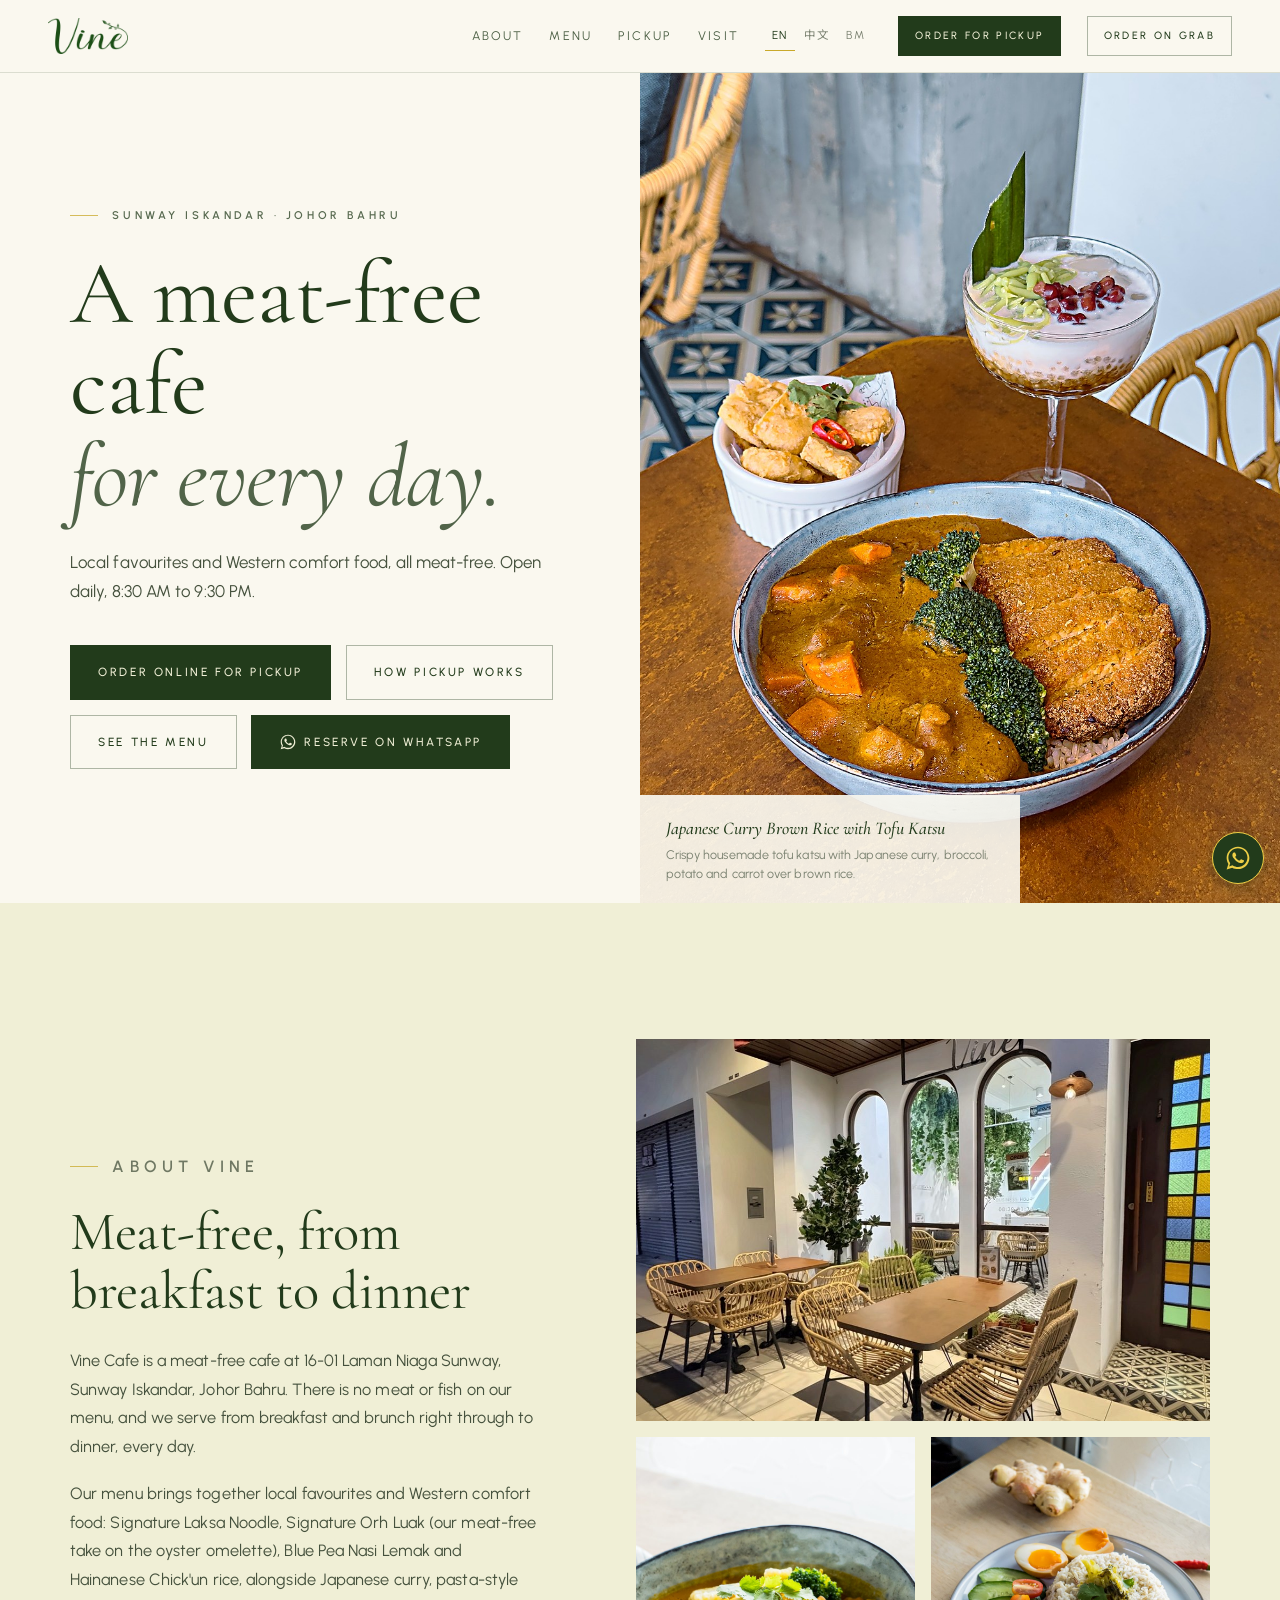
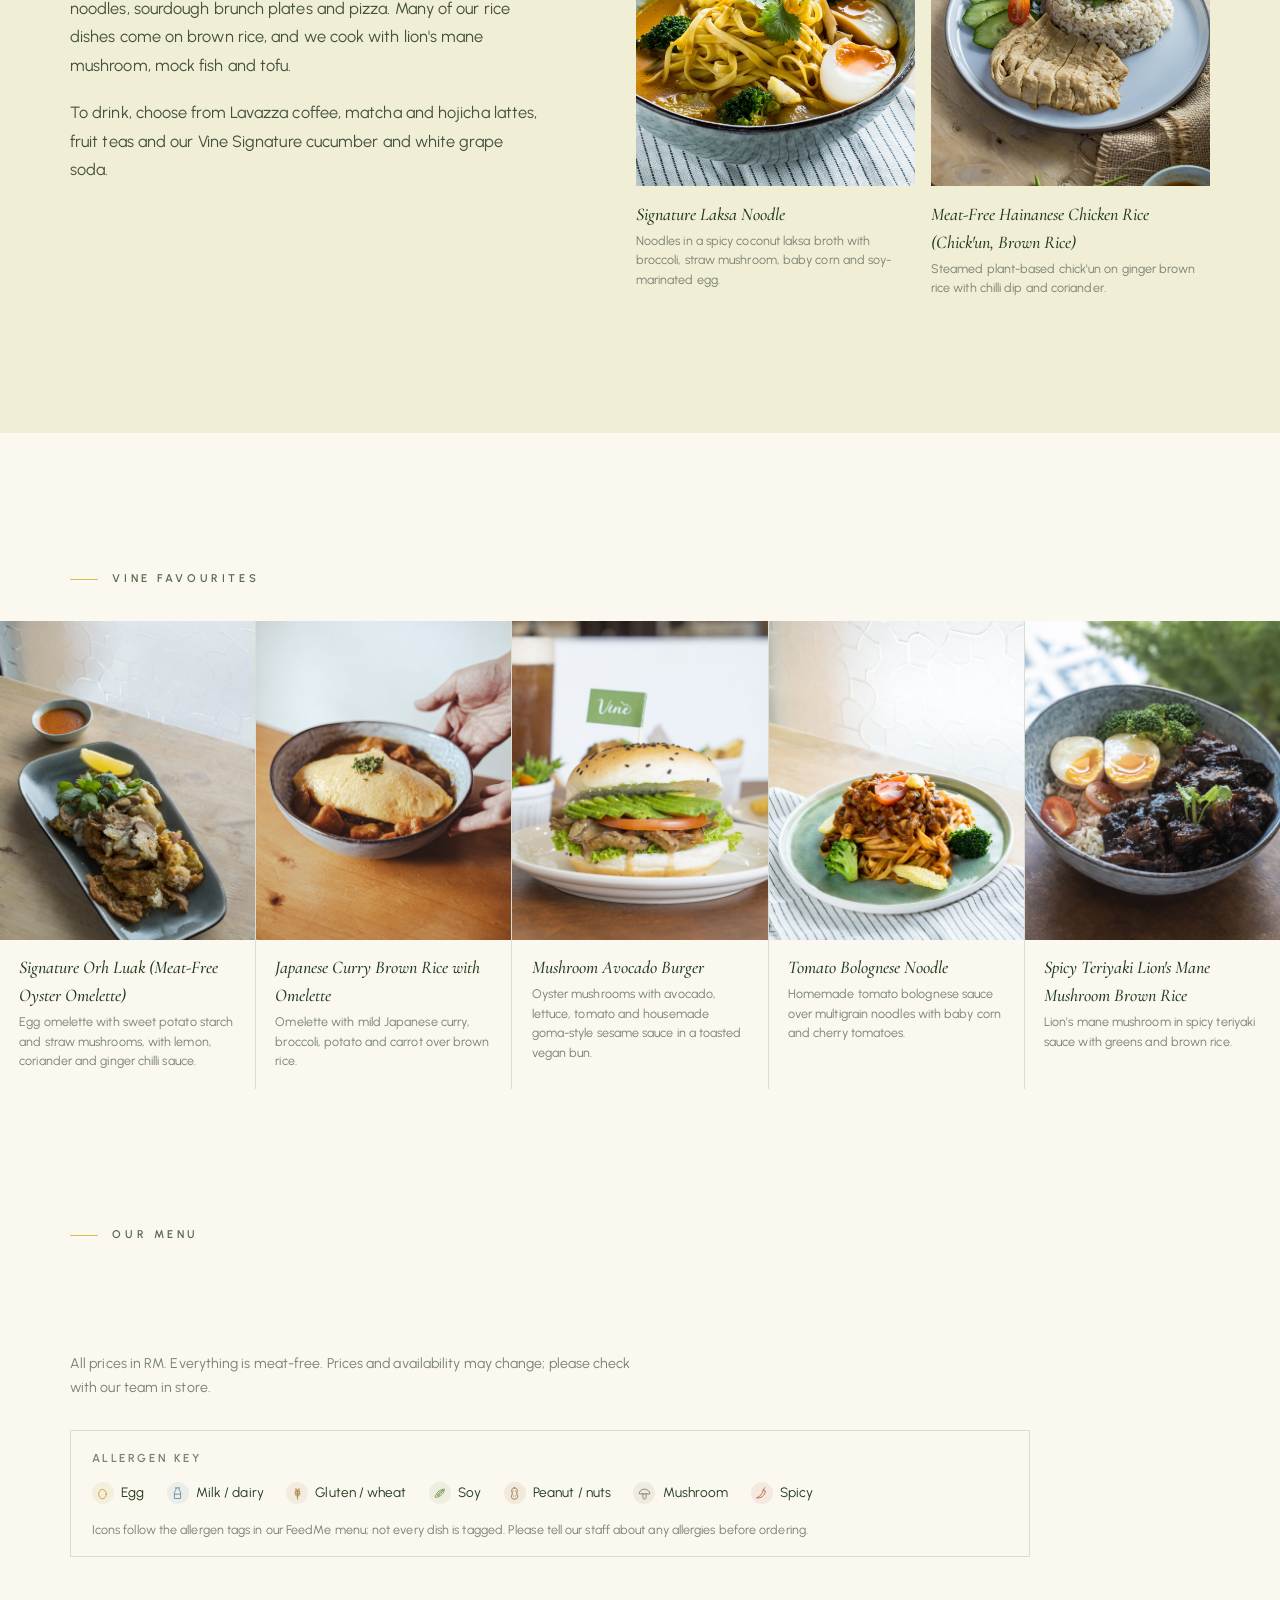
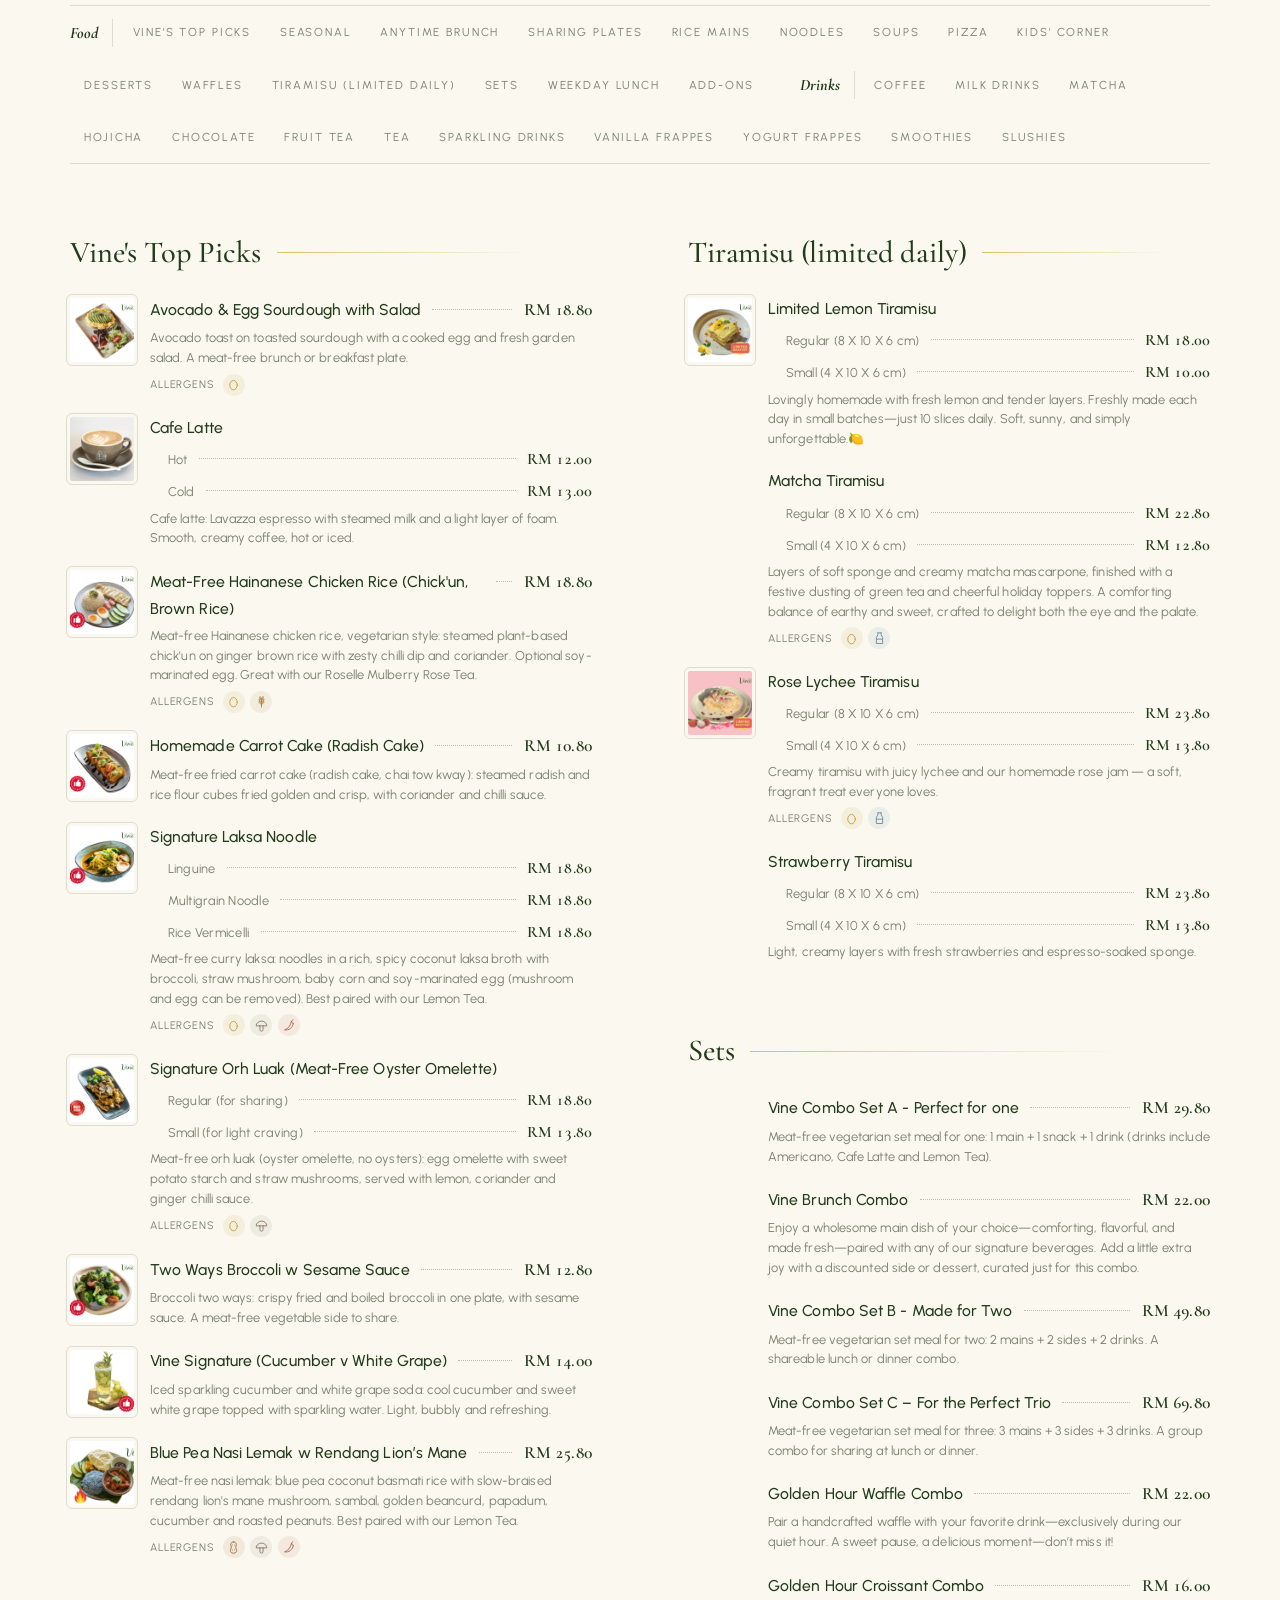
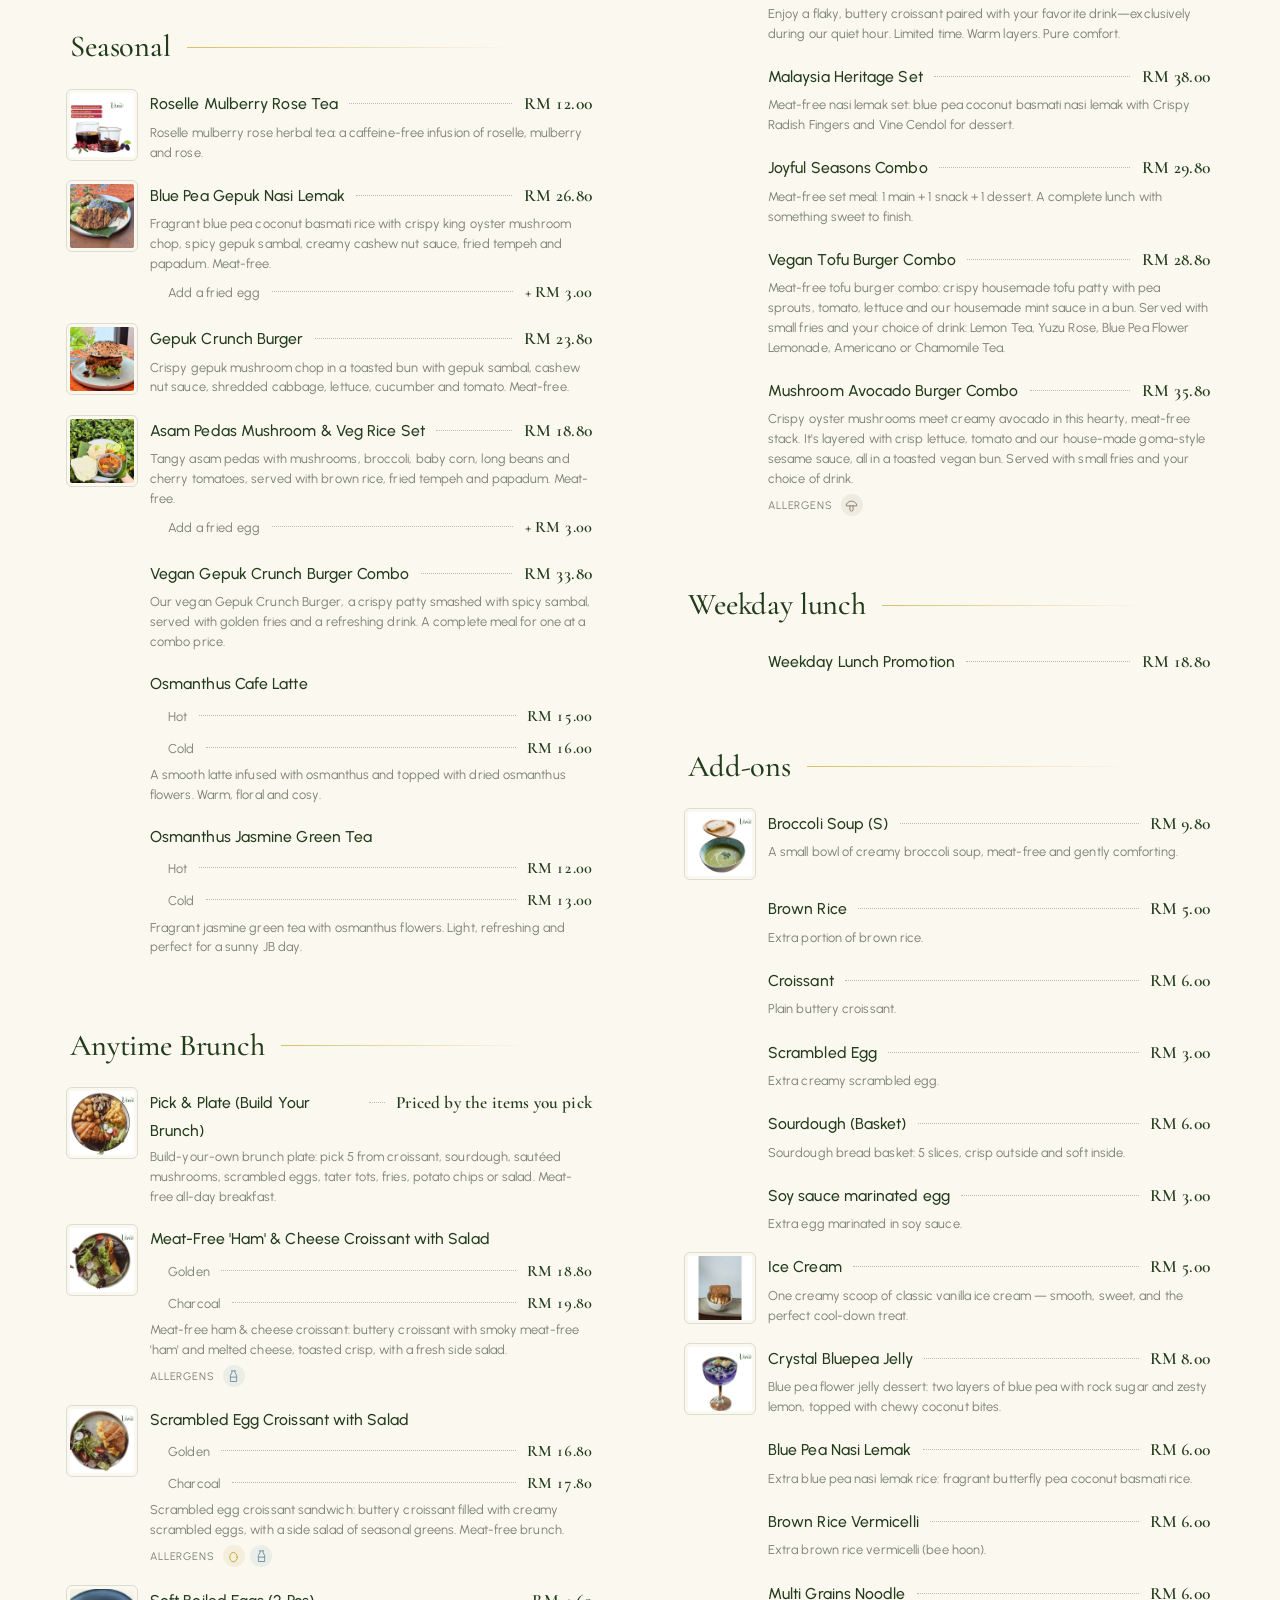
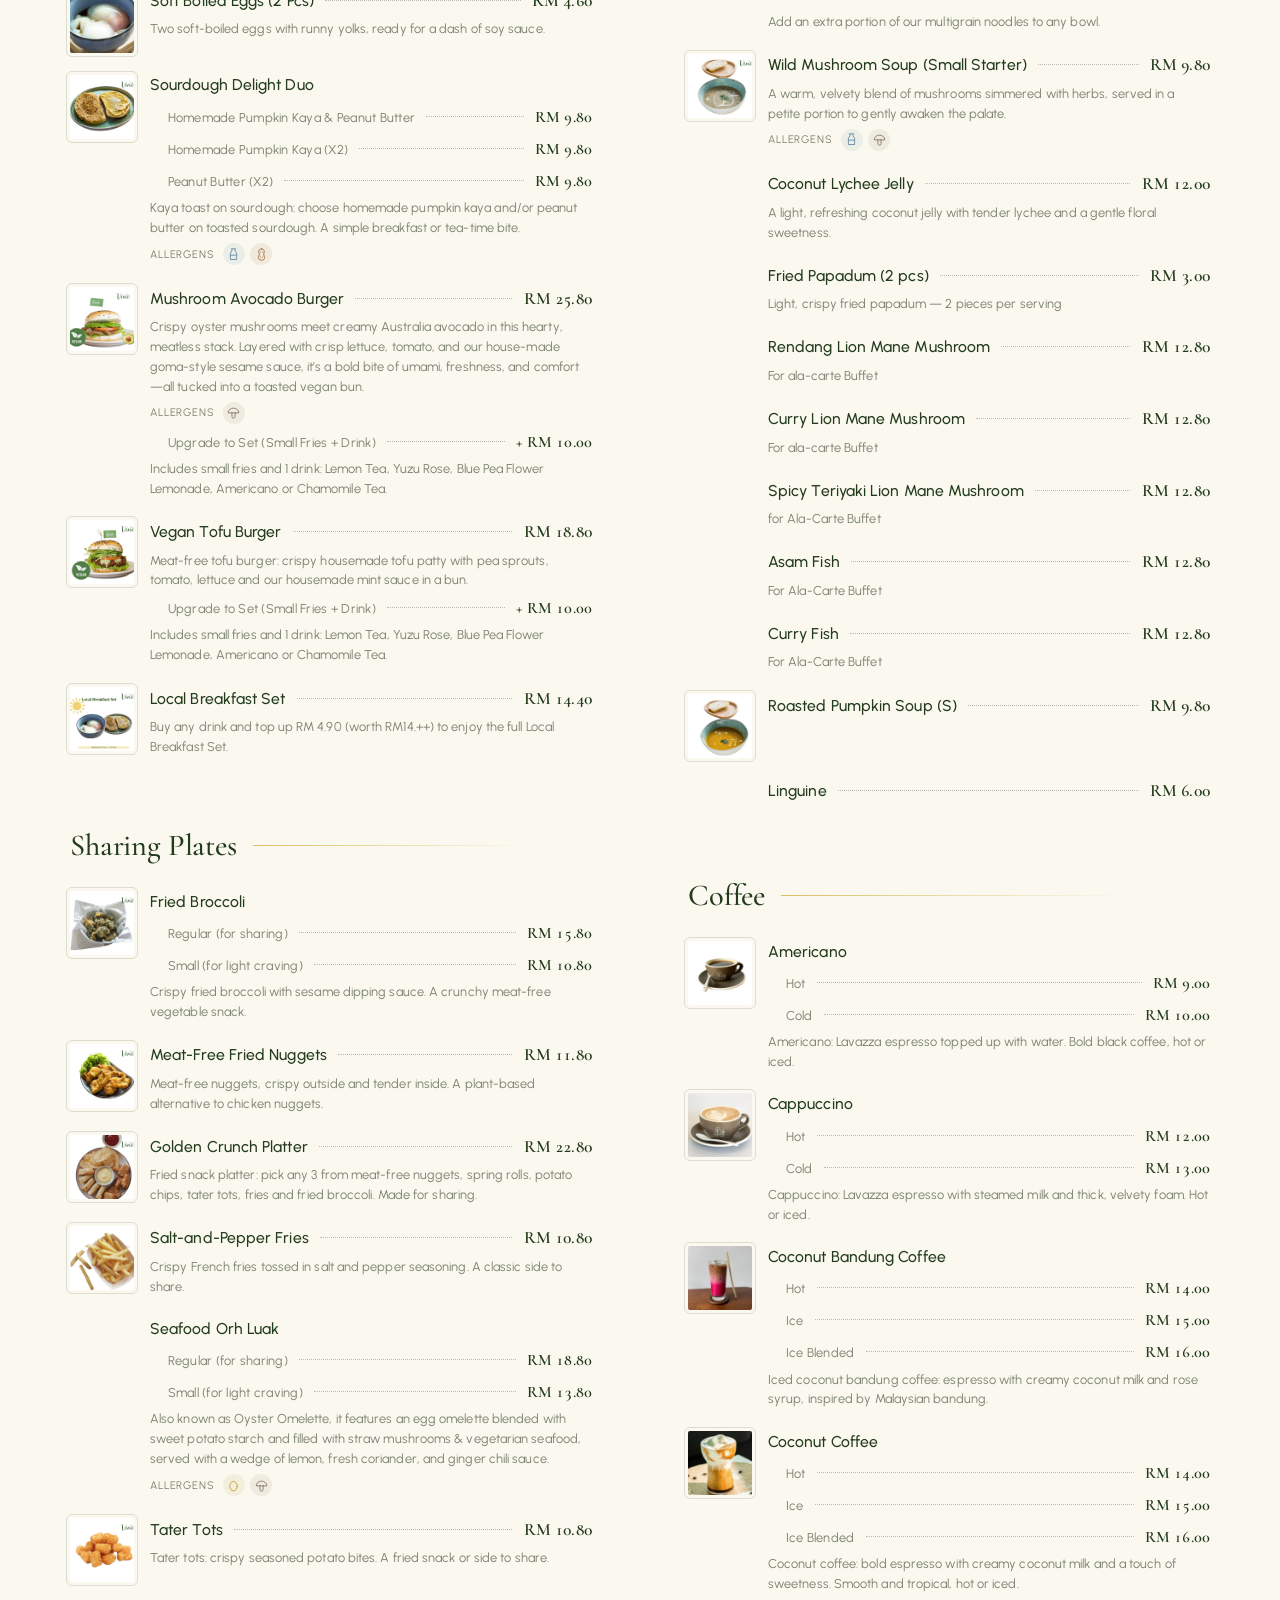
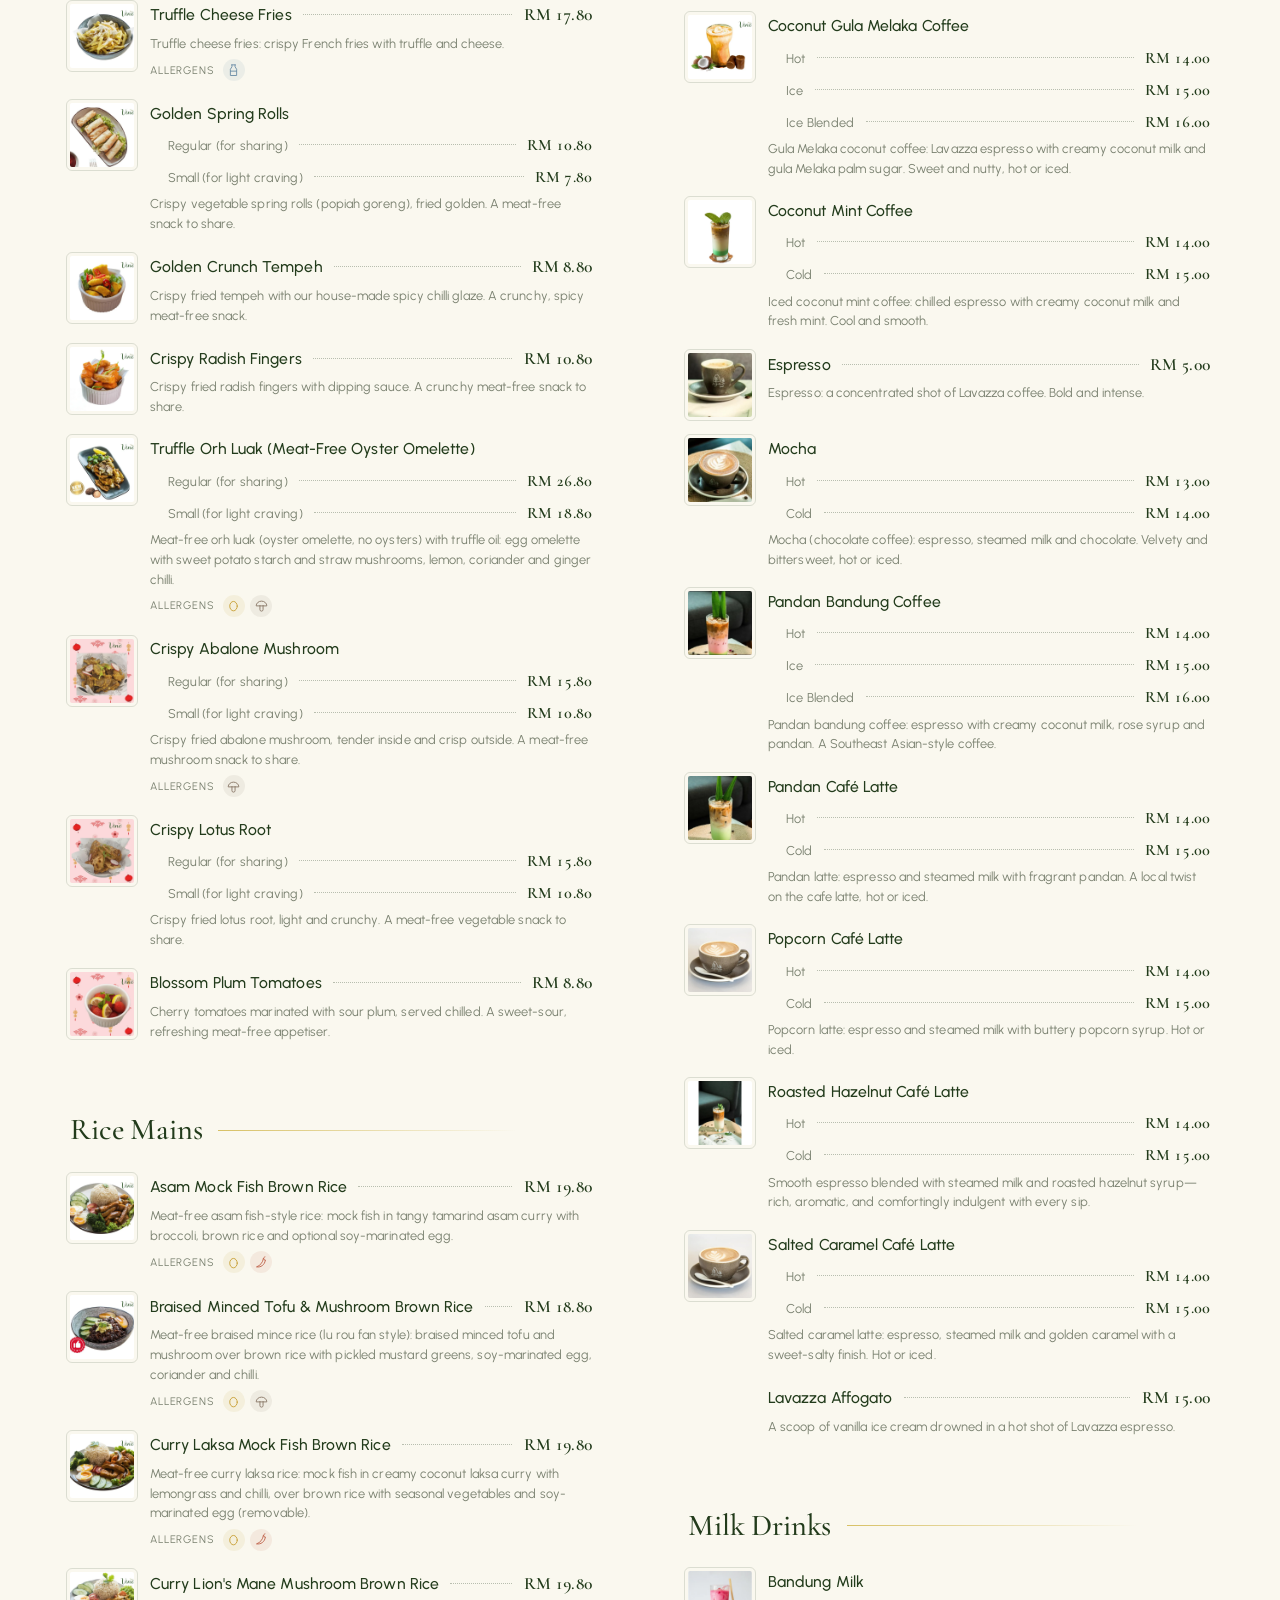
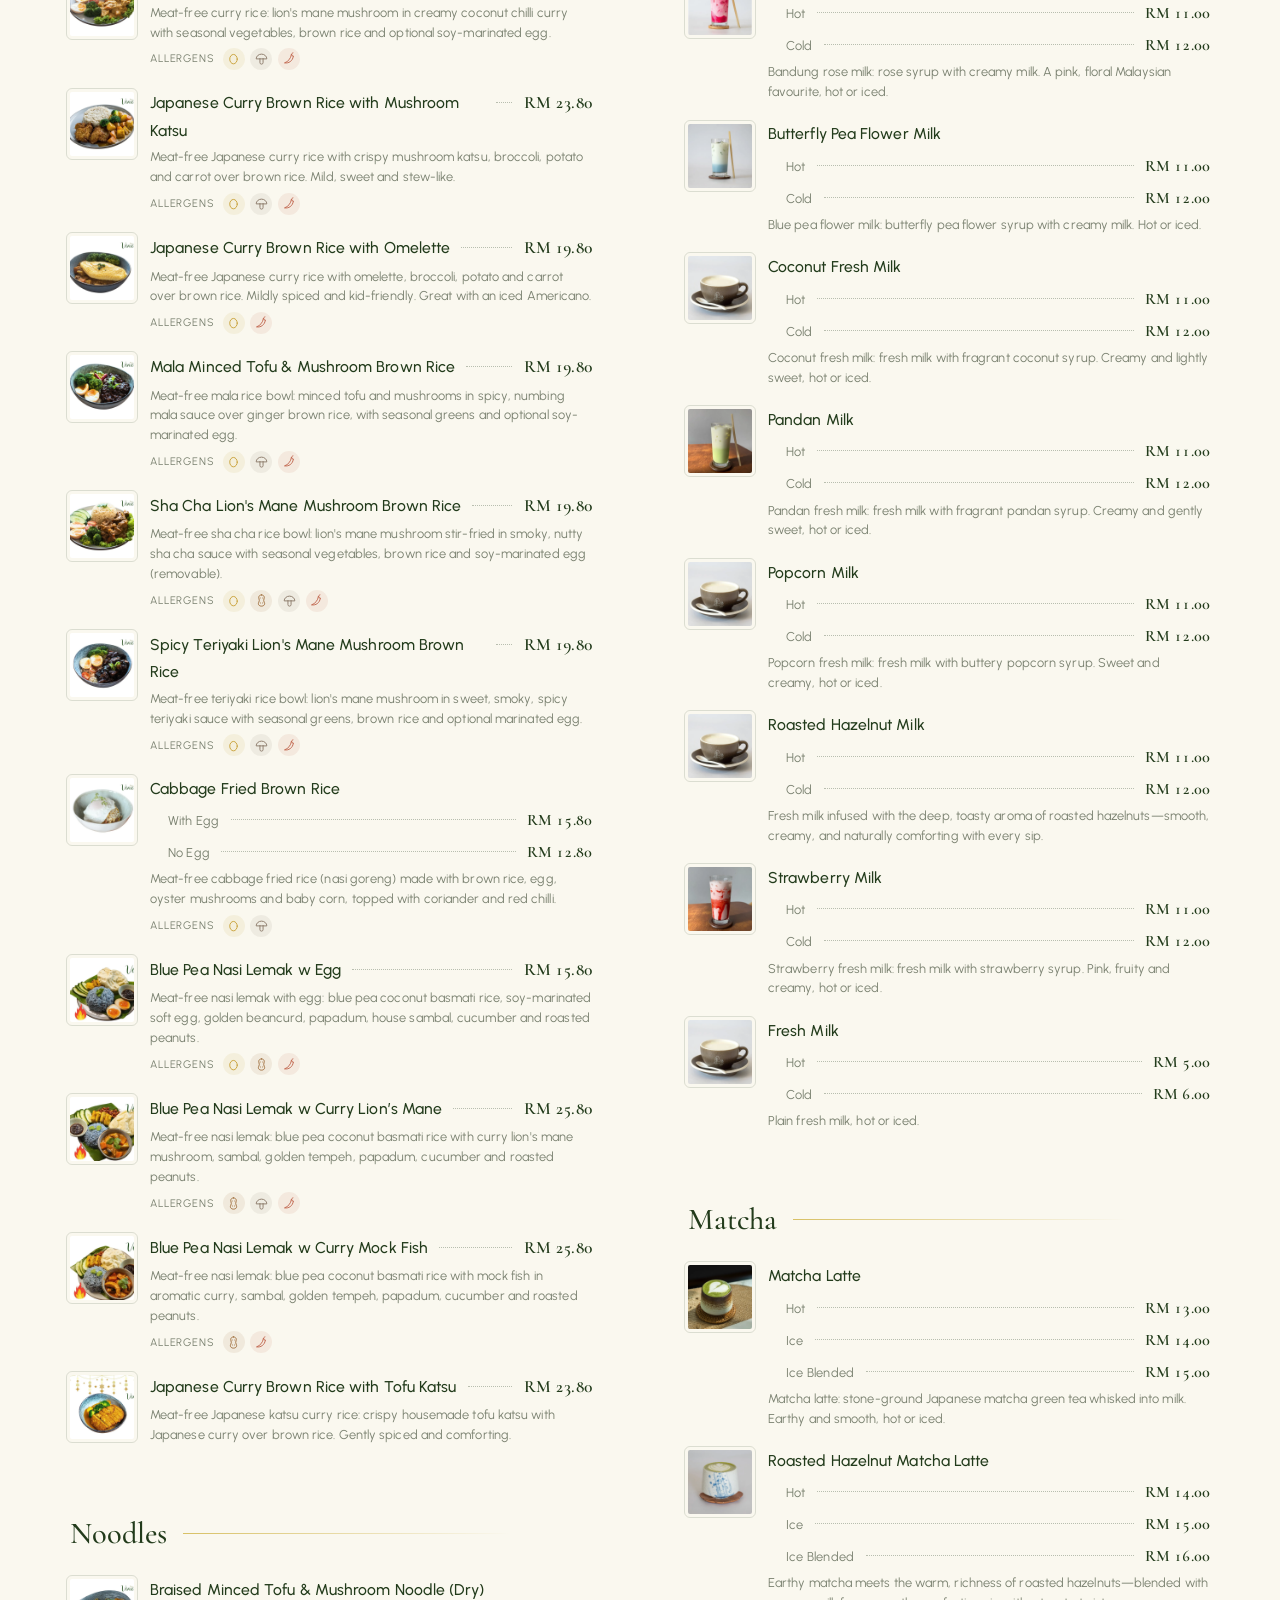
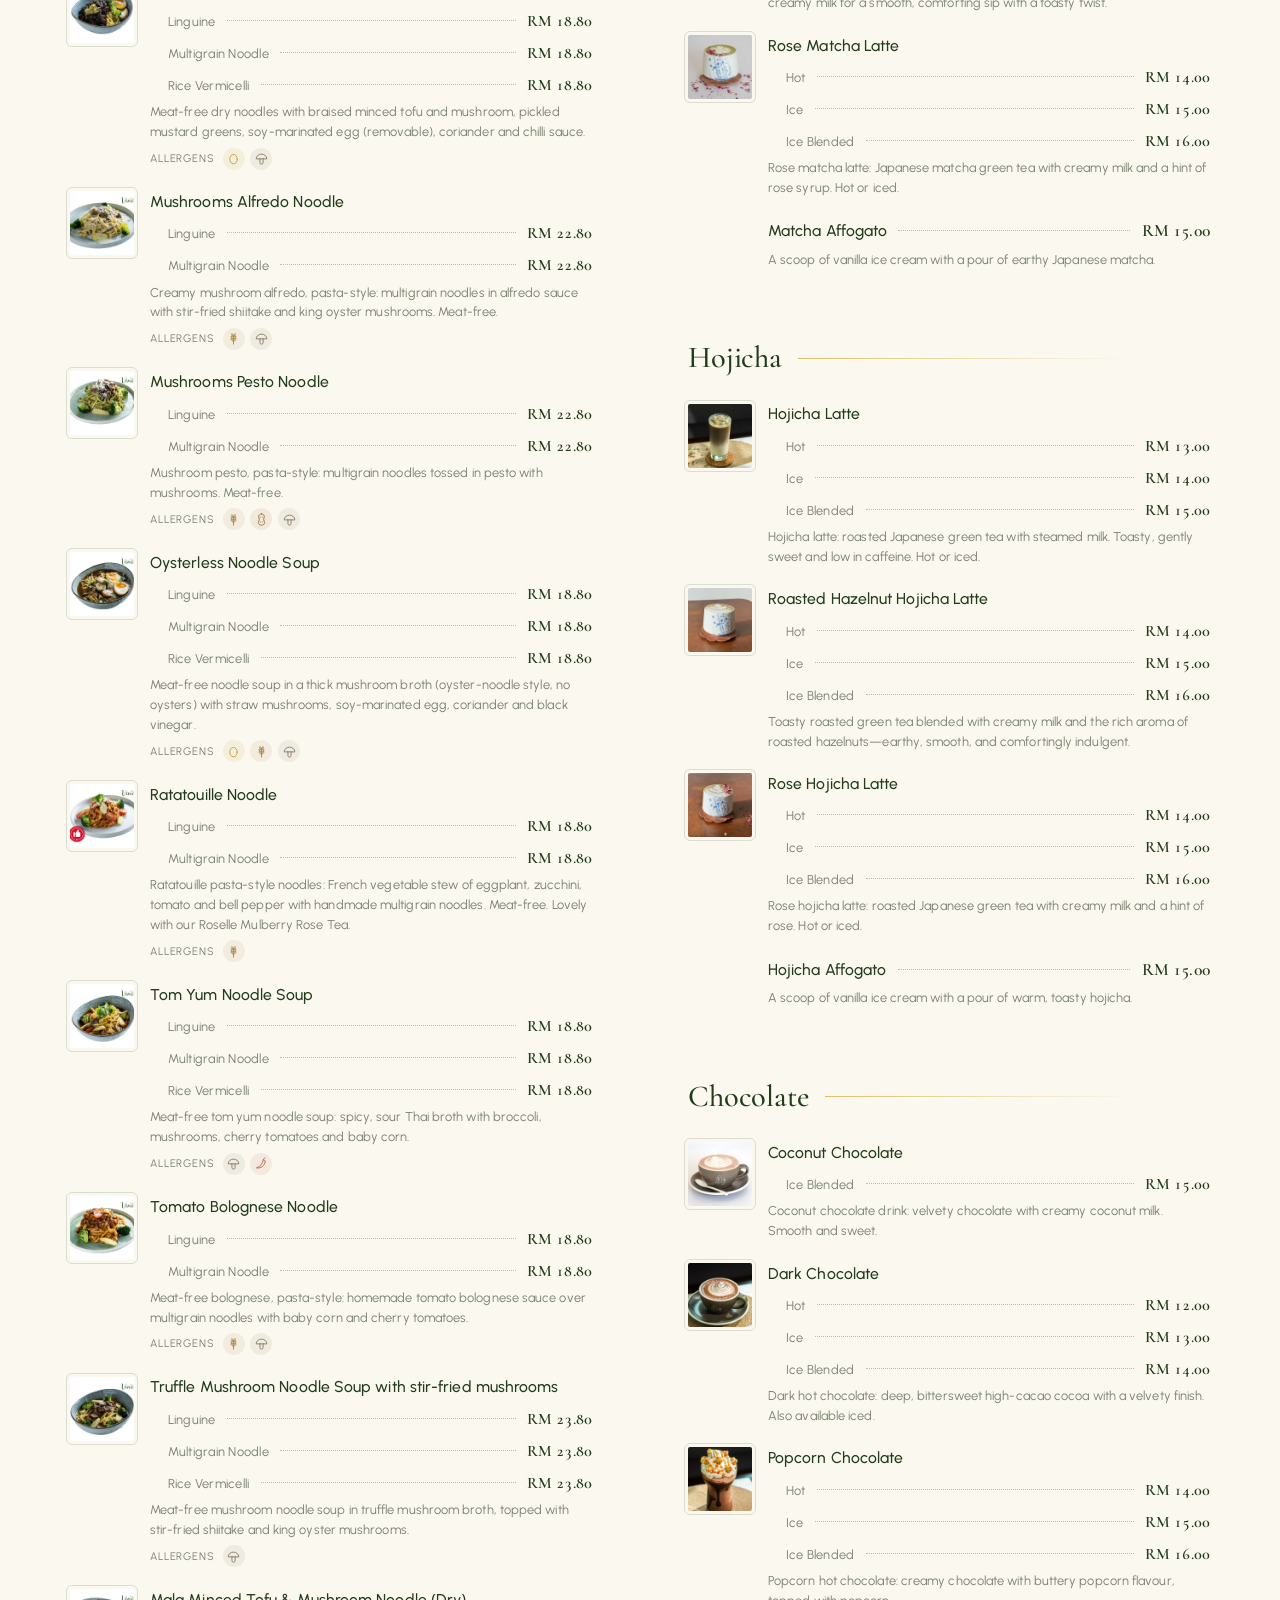
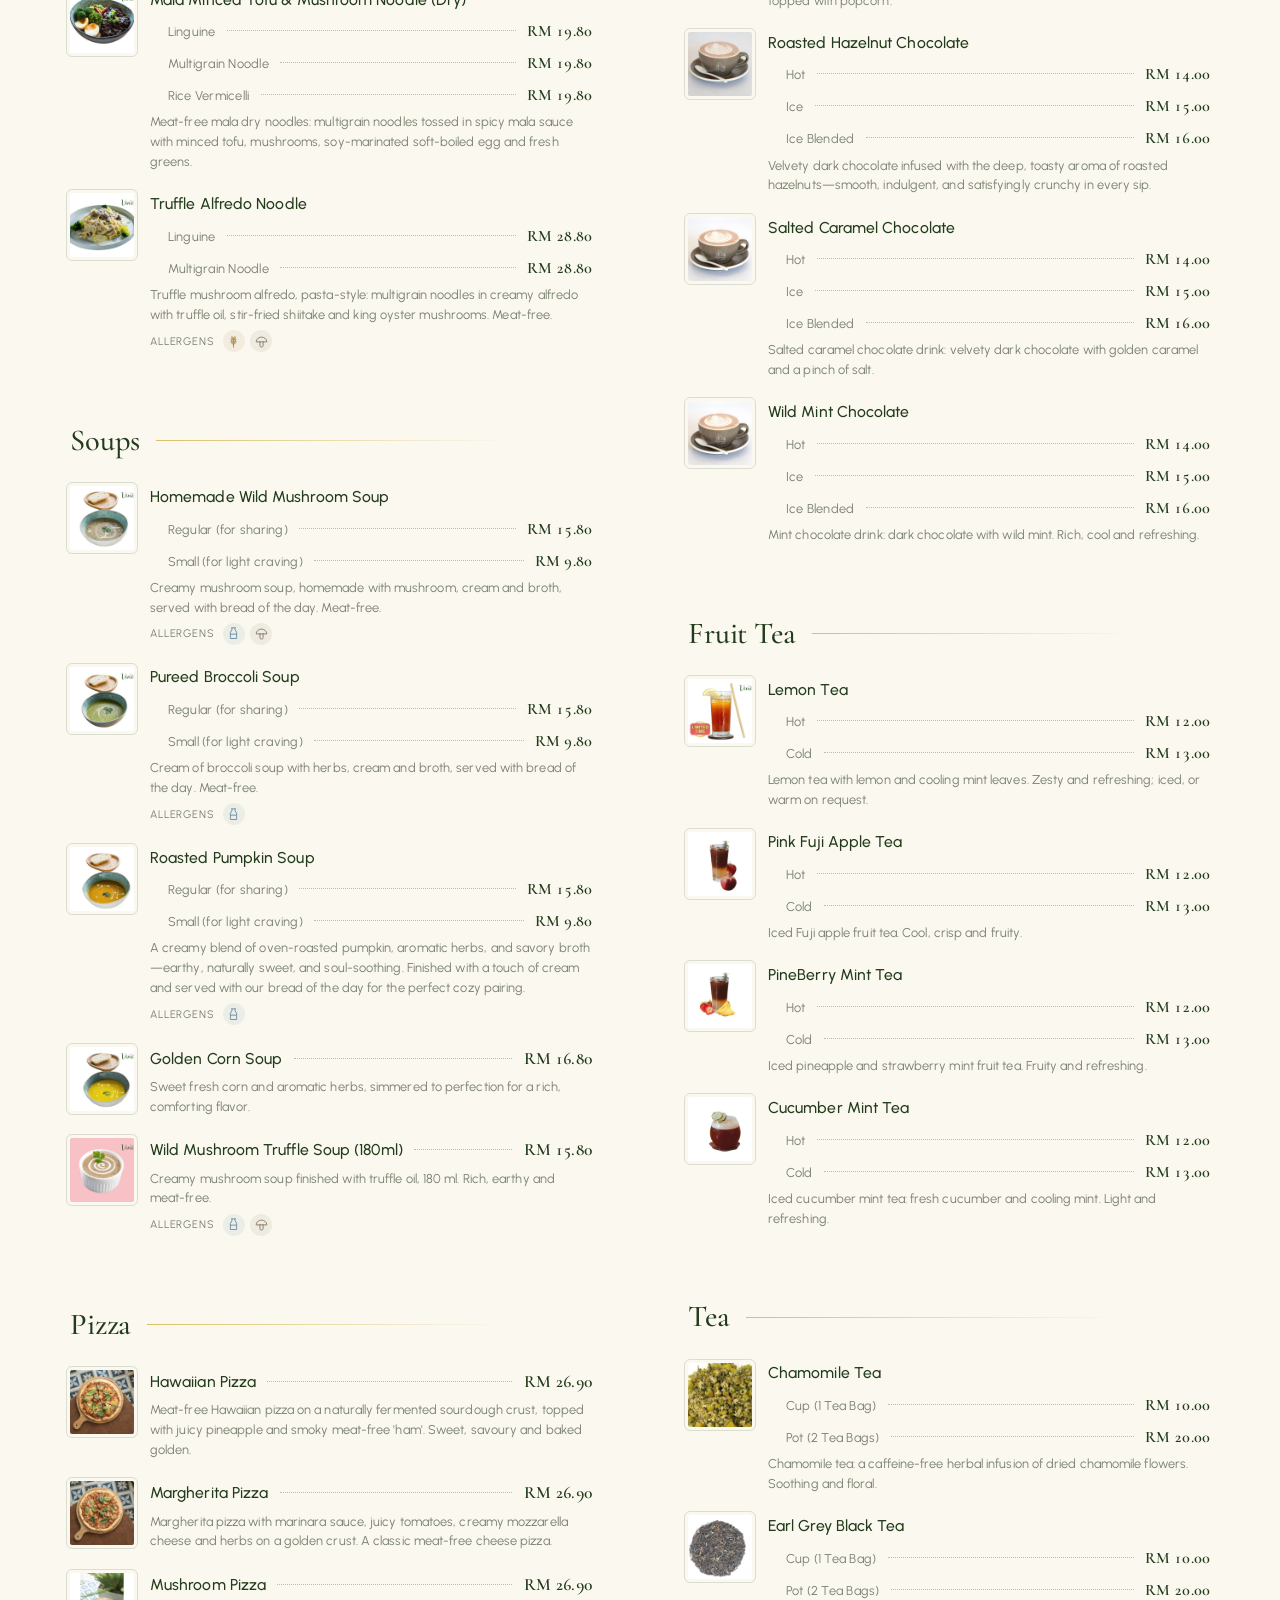
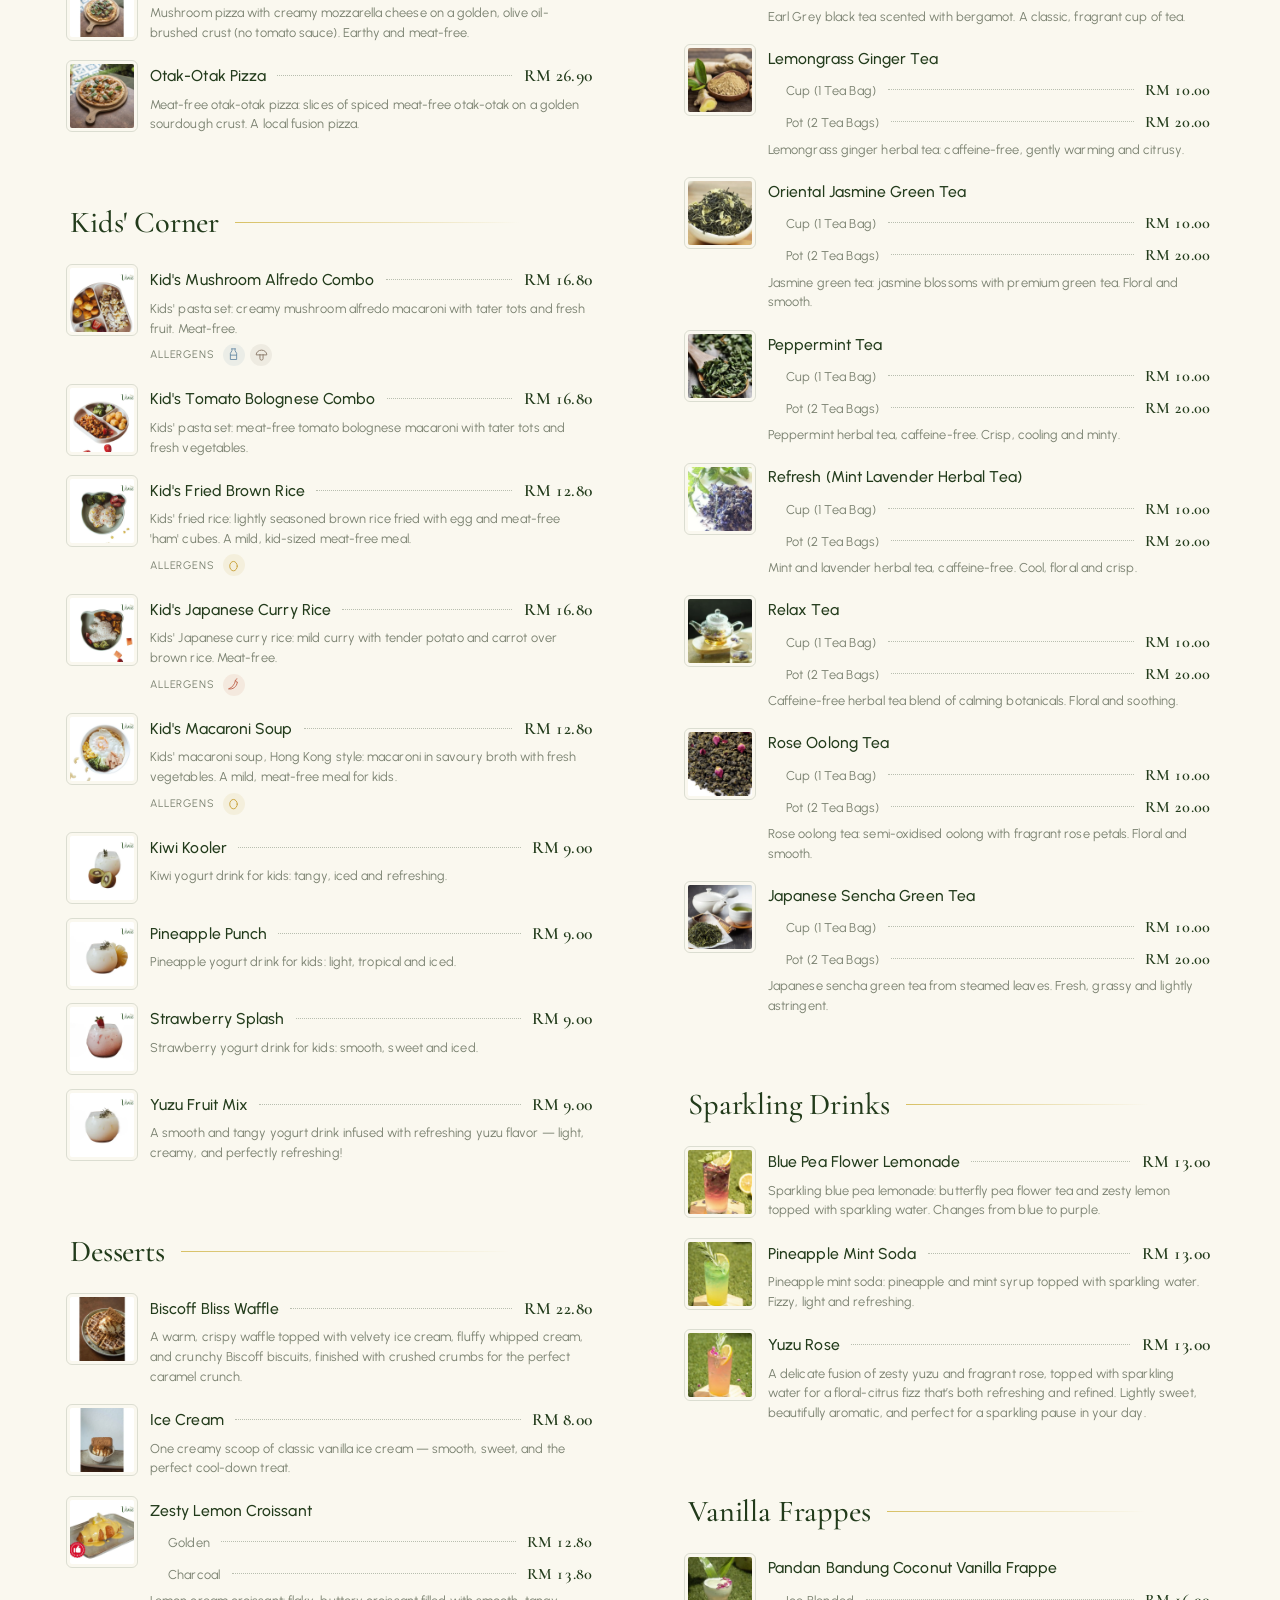
==== commit 7973ef10: "Menu sync from FeedMe 14 Nov: Osmanthus drinks, burger combos and linguine options; retire radish ca" ====
--- a/index.html
+++ b/index.html
@@ -73,7 +73,7 @@
   <p class="kicker"><span data-i18n data-zh="我们的菜单" data-ms="Menu kami">Our menu</span></p>
   <h2><span data-i18n data-zh="菜单" data-ms="Menu">Menu</span></h2>
   <p class="note"><span data-i18n data-zh="价格以马币（RM）计。所有餐点均为素食。价格与供应或有变动，请向店内同事确认。" data-ms="Semua harga dalam RM. Semua hidangan tanpa daging. Harga dan ketersediaan mungkin berubah; sila semak dengan pasukan kami di kedai.">All prices in RM. Everything is meat-free. Prices and availability may change; please check with our team in store.</span></p>
-  <aside class="al-legend" aria-label="Allergen key"><h4 data-i18n data-zh="过敏原说明" data-ms="Petunjuk alergen">Allergen key</h4><ul><li><span class="al al-egg" style="--alc:#C9A23A" role="img" aria-label="Egg" title="Egg" data-zh="鸡蛋" data-ms="Telur"><svg viewBox="0 0 24 24" width="16" height="16" aria-hidden="true" fill="none" stroke="currentColor" stroke-width="1.5" stroke-linecap="round" stroke-linejoin="round"><ellipse cx="12" cy="13" rx="6" ry="7.5"/></svg></span><span data-i18n data-zh="鸡蛋" data-ms="Telur">Egg</span></li><li><span class="al al-milk" style="--alc:#6E8FA8" role="img" aria-label="Milk / dairy" title="Milk / dairy" data-zh="牛奶／乳制品" data-ms="Susu / tenusu"><svg viewBox="0 0 24 24" width="16" height="16" aria-hidden="true" fill="none" stroke="currentColor" stroke-width="1.5" stroke-linecap="round" stroke-linejoin="round"><path d="M9 3h6M9.5 3v3L7 10v10h10V10l-2.5-4V3"/><path d="M7 13h10"/></svg></span><span data-i18n data-zh="牛奶／乳制品" data-ms="Susu / tenusu">Milk / dairy</span></li><li><span class="al al-gluten" style="--alc:#B08A4A" role="img" aria-label="Gluten / wheat" title="Gluten / wheat" data-zh="麸质／小麦" data-ms="Gluten / gandum"><svg viewBox="0 0 24 24" width="16" height="16" aria-hidden="true" fill="none" stroke="currentColor" stroke-width="1.5" stroke-linecap="round" stroke-linejoin="round"><path d="M12 21V8"/><path d="M12 12c-2.5 0-4-1.5-4-4 2.5 0 4 1.5 4 4zM12 12c2.5 0 4-1.5 4-4-2.5 0-4 1.5-4 4zM12 8c-2 0-3-1.5-3-3.5 2 0 3 1.5 3 3.5zM12 8c2 0 3-1.5 3-3.5-2 0-3 1.5-3 3.5zM12 16c-2.5 0-4-1.5-4-4 2.5 0 4 1.5 4 4zM12 16c2.5 0 4-1.5 4-4-2.5 0-4 1.5-4 4z"/></svg></span><span data-i18n data-zh="麸质／小麦" data-ms="Gluten / gandum">Gluten / wheat</span></li><li><span class="al al-soy" style="--alc:#7C9A5B" role="img" aria-label="Soy" title="Soy" data-zh="大豆" data-ms="Soya"><svg viewBox="0 0 24 24" width="16" height="16" aria-hidden="true" fill="none" stroke="currentColor" stroke-width="1.5" stroke-linecap="round" stroke-linejoin="round"><path d="M5 17c3-8 9-12 15-12-1 7-6 12-13 13z"/><circle cx="10" cy="14" r="1.6"/><circle cx="13.5" cy="10.5" r="1.6"/><circle cx="16.5" cy="7.5" r="1.3"/></svg></span><span data-i18n data-zh="大豆" data-ms="Soya">Soy</span></li><li><span class="al al-peanut" style="--alc:#A0703F" role="img" aria-label="Peanut / nuts" title="Peanut / nuts" data-zh="花生／坚果" data-ms="Kacang tanah / kekacang"><svg viewBox="0 0 24 24" width="16" height="16" aria-hidden="true" fill="none" stroke="currentColor" stroke-width="1.5" stroke-linecap="round" stroke-linejoin="round"><path d="M12 3c2.8 0 4.5 2 4.5 4.3 0 1.6-1 2.4-1 4.7s1.5 3 1.5 5c0 2.6-2.2 4-5 4s-5-1.4-5-4c0-2 1.5-2.7 1.5-5S7.5 8.9 7.5 7.3C7.5 5 9.2 3 12 3z"/><path d="M10 8h.01M14 8h.01M10.5 16h.01M13.5 16h.01"/></svg></span><span data-i18n data-zh="花生／坚果" data-ms="Kacang tanah / kekacang">Peanut / nuts</span></li><li><span class="al al-mushroom" style="--alc:#8C7B6B" role="img" aria-label="Mushroom" title="Mushroom" data-zh="蘑菇" data-ms="Cendawan"><svg viewBox="0 0 24 24" width="16" height="16" aria-hidden="true" fill="none" stroke="currentColor" stroke-width="1.5" stroke-linecap="round" stroke-linejoin="round"><path d="M3.5 12a8.5 7 0 0 1 17 0z"/><path d="M9.5 12v6.5a2.5 2.5 0 0 0 5 0V12"/></svg></span><span data-i18n data-zh="蘑菇" data-ms="Cendawan">Mushroom</span></li><li><span class="al al-spicy" style="--alc:#C2674F" role="img" aria-label="Spicy" title="Spicy" data-zh="辣" data-ms="Pedas"><svg viewBox="0 0 24 24" width="16" height="16" aria-hidden="true" fill="none" stroke="currentColor" stroke-width="1.5" stroke-linecap="round" stroke-linejoin="round"><path d="M15 6c-1 6-5 11-11 13 7 1 13-3 14-10"/><path d="M15 6c1.5 0 3 1 3 3M15 6c0-1.5 1-2.5 2.5-3"/></svg></span><span data-i18n data-zh="辣" data-ms="Pedas">Spicy</span></li></ul><p class="al-note" data-i18n data-zh="图标依据我们 FeedMe 菜单中的过敏原标注；并非每道菜都有标注。点餐前请告知店员您的任何过敏情况。" data-ms="Ikon mengikut tanda alergen dalam menu FeedMe kami; bukan semua hidangan ditanda. Sila maklumkan kakitangan kami tentang sebarang alahan sebelum memesan.">Icons follow the allergen tags in our FeedMe menu; not every dish is tagged. Please tell our staff about any allergies before ordering.</p></aside><nav class="catnav" aria-label="Menu categories"><b class="navlab" data-i18n data-zh="餐点" data-ms="Makanan">Food</b><a href="#m-vine-s-top-picks"><span data-i18n data-zh="Vine 精选" data-ms="Pilihan Utama Vine">Vine&#x27;s Top Picks</span></a><a href="#m-seasonal-menu"><span data-i18n data-zh="季节限定" data-ms="Menu Bermusim">Seasonal</span></a><a href="#m-anytime-brunch"><span data-i18n data-zh="全日早午餐" data-ms="Brunch Sepanjang Hari">Anytime Brunch</span></a><a href="#m-sharing-plates"><span data-i18n data-zh="分享小食" data-ms="Hidangan Berkongsi">Sharing Plates</span></a><a href="#m-rice-main"><span data-i18n data-zh="饭类" data-ms="Hidangan Nasi">Rice Mains</span></a><a href="#m-noodles-main"><span data-i18n data-zh="面类" data-ms="Hidangan Mi">Noodles</span></a><a href="#m-soup"><span data-i18n data-zh="汤品" data-ms="Sup">Soups</span></a><a href="#m-pizza"><span data-i18n data-zh="披萨" data-ms="Piza">Pizza</span></a><a href="#m-kid-s-corner"><span data-i18n data-zh="儿童餐" data-ms="Sudut Kanak-kanak">Kids&#x27; Corner</span></a><a href="#m-dessert"><span data-i18n data-zh="甜品" data-ms="Pencuci Mulut">Desserts</span></a><a href="#m-waffle"><span data-i18n data-zh="华夫饼" data-ms="Wafel">Waffles</span></a><a href="#m-tiramisu-limited-daily-sets"><span data-i18n data-zh="提拉米苏（每日限量）" data-ms="Tiramisu (terhad setiap hari)">Tiramisu (limited daily)</span></a><a href="#m-vine-combo-set"><span data-i18n data-zh="套餐" data-ms="Set">Sets</span></a><a href="#m-weekday-lunch-promotion"><span data-i18n data-zh="平日午市优惠" data-ms="Promosi tengah hari hari bekerja">Weekday lunch</span></a><a href="#m-add-ons"><span data-i18n data-zh="加点" data-ms="Tambahan">Add-ons</span></a><b class="navlab" data-i18n data-zh="饮品" data-ms="Minuman">Drinks</b><a href="#m-lavazza-gran-coffee"><span data-i18n data-zh="咖啡" data-ms="Kopi">Coffee</span></a><a href="#m-milk"><span data-i18n data-zh="牛奶饮品" data-ms="Minuman Susu">Milk Drinks</span></a><a href="#m-matcha"><span data-i18n data-zh="抹茶" data-ms="Matcha">Matcha</span></a><a href="#m-hojicha"><span data-i18n data-zh="焙茶" data-ms="Hojicha">Hojicha</span></a><a href="#m-gour-base-dar-chocolate"><span data-i18n data-zh="巧克力" data-ms="Coklat">Chocolate</span></a><a href="#m-fruit-tea"><span data-i18n data-zh="水果茶" data-ms="Teh Buah">Fruit Tea</span></a><a href="#m-tea-bag"><span data-i18n data-zh="茶" data-ms="Teh">Tea</span></a><a href="#m-sparkling-drinks"><span data-i18n data-zh="气泡饮" data-ms="Minuman Berkarbonat">Sparkling Drinks</span></a><a href="#m-vanilla-frappe"><span data-i18n data-zh="香草冰沙" data-ms="Frappe Vanila">Vanilla Frappes</span></a><a href="#m-yogurt-frappe"><span data-i18n data-zh="酸奶冰沙" data-ms="Frappe Yogurt">Yogurt Frappes</span></a><a href="#m-smoothies"><span data-i18n data-zh="顺滑饮品" data-ms="Smoothie">Smoothies</span></a><a href="#m-slushy"><span data-i18n data-zh="冰沙" data-ms="Slushy">Slushies</span></a></nav><div class="cats"><section class="cat" id="m-vine-s-top-picks"><h3 data-i18n data-zh="Vine 精选" data-ms="Pilihan Utama Vine">Vine&#x27;s Top Picks</h3><ul><li class="mi has-ph"><img class="th" src="images/menu/avocado-egg-sourdough-with-salad.webp" alt="Avocado &amp; Egg Sourdough with Salad" loading="lazy" decoding="async" width="600" height="600"><div class="mb"><div class="row"><span class="nm" data-i18n data-zh="牛油果鸡蛋酸种面包配沙拉" data-ms="Sourdough Avokado &amp; Telur dengan Salad">Avocado &amp; Egg Sourdough with Salad</span><span class="dots"></span><span class="pr">RM 18.80</span></div><p class="ds" data-i18n data-zh="酸种面包牛油果吐司配熟鸡蛋和新鲜田园沙拉。无肉早午餐或早餐。" data-ms="Roti bakar avokado atas sourdough bakar dengan telur masak dan salad taman segar. Hidangan brunch atau sarapan tanpa daging.">Avocado toast on toasted sourdough with a cooked egg and fresh garden salad. A meat-free brunch or breakfast plate.</p><span class="als"><span class="als-l" data-i18n data-zh="过敏原" data-ms="Alergen">Allergens</span><span class="al al-egg" style="--alc:#C9A23A" role="img" aria-label="Egg" title="Egg" data-zh="鸡蛋" data-ms="Telur"><svg viewBox="0 0 24 24" width="16" height="16" aria-hidden="true" fill="none" stroke="currentColor" stroke-width="1.5" stroke-linecap="round" stroke-linejoin="round"><ellipse cx="12" cy="13" rx="6" ry="7.5"/></svg></span></span></div></li><li class="mi has-ph"><img class="th" src="images/menu/cafe-latte.webp" alt="Cafe Latte" loading="lazy" decoding="async" width="600" height="600"><div class="mb"><div class="row"><span class="nm" data-i18n data-zh="拿铁" data-ms="Cafe Latte">Cafe Latte</span></div><div class="vrow"><span class="vl" data-i18n data-zh="热" data-ms="Panas">Hot</span><span class="dots"></span><span class="pr">RM 12.00</span></div><div class="vrow"><span class="vl" data-i18n data-zh="冰" data-ms="Ais">Ice</span><span class="dots"></span><span class="pr">RM 13.00</span></div><p class="ds" data-i18n data-zh="拿铁：Lavazza 浓缩咖啡配蒸奶和薄薄一层奶泡。顺滑香浓，热或冰。" data-ms="Kafe latte: espresso Lavazza dengan susu kukus dan lapisan buih nipis. Kopi lembut berkrim, panas atau ais.">Cafe latte: Lavazza espresso with steamed milk and a light layer of foam. Smooth, creamy coffee, hot or iced.</p></div></li><li class="mi has-ph"><img class="th" src="images/menu/meat-free-hainanese-chicken-rice-chick-un-brown-rice.webp" alt="Meat-Free Hainanese Chicken Rice (Chick&#x27;un, Brown Rice)" loading="lazy" decoding="async" width="600" height="600"><div class="mb"><div class="row"><span class="nm" data-i18n data-zh="素海南鸡饭（素鸡，糙米）" data-ms="Nasi Ayam Hainan Tanpa Daging (Chick&#x27;un, Nasi Perang)">Meat-Free Hainanese Chicken Rice (Chick&#x27;un, Brown Rice)</span><span class="dots"></span><span class="pr">RM 18.80</span></div><p class="ds" data-i18n data-zh="无肉海南鸡饭（素食版）：蒸植物基素鸡配姜味糙米饭、酸辣辣椒蘸酱和香菜。可选酱油卤蛋。配我们的洛神桑葚玫瑰茶更佳。" data-ms="Nasi ayam Hainan tanpa daging, gaya vegetarian: chick&#x27;un berasaskan tumbuhan kukus atas nasi perang halia dengan cili cecah dan ketumbar. Telur perap kicap pilihan. Sangat sesuai dengan Teh Roselle Mulberi Ros kami.">Meat-free Hainanese chicken rice, vegetarian style: steamed plant-based chick&#x27;un on ginger brown rice with zesty chilli dip and coriander. Optional soy-marinated egg. Great with our Roselle Mulberry Rose Tea.</p><span class="als"><span class="als-l" data-i18n data-zh="过敏原" data-ms="Alergen">Allergens</span><span class="al al-egg" style="--alc:#C9A23A" role="img" aria-label="Egg" title="Egg" data-zh="鸡蛋" data-ms="Telur"><svg viewBox="0 0 24 24" width="16" height="16" aria-hidden="true" fill="none" stroke="currentColor" stroke-width="1.5" stroke-linecap="round" stroke-linejoin="round"><ellipse cx="12" cy="13" rx="6" ry="7.5"/></svg></span><span class="al al-gluten" style="--alc:#B08A4A" role="img" aria-label="Gluten / wheat" title="Gluten / wheat" data-zh="麸质／小麦" data-ms="Gluten / gandum"><svg viewBox="0 0 24 24" width="16" height="16" aria-hidden="true" fill="none" stroke="currentColor" stroke-width="1.5" stroke-linecap="round" stroke-linejoin="round"><path d="M12 21V8"/><path d="M12 12c-2.5 0-4-1.5-4-4 2.5 0 4 1.5 4 4zM12 12c2.5 0 4-1.5 4-4-2.5 0-4 1.5-4 4zM12 8c-2 0-3-1.5-3-3.5 2 0 3 1.5 3 3.5zM12 8c2 0 3-1.5 3-3.5-2 0-3 1.5-3 3.5zM12 16c-2.5 0-4-1.5-4-4 2.5 0 4 1.5 4 4zM12 16c2.5 0 4-1.5 4-4-2.5 0-4 1.5-4 4z"/></svg></span></span></div></li><li class="mi has-ph"><img class="th" src="images/menu/homemade-carrot-cake-radish-cake.webp" alt="Homemade Carrot Cake (Radish Cake)" loading="lazy" decoding="async" width="600" height="600"><div class="mb"><div class="row"><span class="nm" data-i18n data-zh="自制炒萝卜糕" data-ms="Kuih Lobak Goreng Buatan Sendiri">Homemade Carrot Cake (Radish Cake)</span><span class="dots"></span><span class="pr">RM 10.80</span></div><p class="ds" data-i18n data-zh="无肉炒萝卜糕（菜头粿）：蒸好的萝卜米粉块煎至金黄酥脆，配香菜和辣椒酱。" data-ms="Kuih lobak goreng tanpa daging (chai tow kway): kiub lobak putih dan tepung beras kukus digoreng hingga keemasan dan rangup, dengan ketumbar dan sos cili.">Meat-free fried carrot cake (radish cake, chai tow kway): steamed radish and rice flour cubes fried golden and crisp, with coriander and chilli sauce.</p></div></li><li class="mi has-ph"><img class="th" src="images/menu/signature-laksa-noodle.webp" alt="Signature Laksa Noodle" loading="lazy" decoding="async" width="600" height="600"><div class="mb"><div class="row"><span class="nm" data-i18n data-zh="招牌椰香叻沙" data-ms="Mi Laksa Istimewa">Signature Laksa Noodle</span></div><div class="vrow"><span class="vl" data-i18n data-zh="杂粮面" data-ms="Mi Bijirin">Multigrain Noodle</span><span class="dots"></span><span class="pr">RM 18.80</span></div><div class="vrow"><span class="vl" data-i18n data-zh="糙米米粉" data-ms="Bihun Beras Perang">Brown Rice Vermicelli</span><span class="dots"></span><span class="pr">RM 18.80</span></div><p class="ds" data-i18n data-zh="无肉咖喱叻沙：面条浸在浓郁香辣的椰浆叻沙汤中，配西兰花、草菇、玉米笋和酱油卤蛋（蘑菇和蛋可去除）。配柠檬茶最佳。" data-ms="Laksa kari tanpa daging: mi dalam kuah laksa santan yang pekat dan pedas dengan brokoli, cendawan jerami, jagung muda dan telur perap kicap (cendawan dan telur boleh dibuang). Paling sesuai dengan Teh Lemon kami.">Meat-free curry laksa: noodles in a rich, spicy coconut laksa broth with broccoli, straw mushroom, baby corn and soy-marinated egg (mushroom and egg can be removed). Best paired with our Lemon Tea.</p><span class="als"><span class="als-l" data-i18n data-zh="过敏原" data-ms="Alergen">Allergens</span><span class="al al-egg" style="--alc:#C9A23A" role="img" aria-label="Egg" title="Egg" data-zh="鸡蛋" data-ms="Telur"><svg viewBox="0 0 24 24" width="16" height="16" aria-hidden="true" fill="none" stroke="currentColor" stroke-width="1.5" stroke-linecap="round" stroke-linejoin="round"><ellipse cx="12" cy="13" rx="6" ry="7.5"/></svg></span><span class="al al-mushroom" style="--alc:#8C7B6B" role="img" aria-label="Mushroom" title="Mushroom" data-zh="蘑菇" data-ms="Cendawan"><svg viewBox="0 0 24 24" width="16" height="16" aria-hidden="true" fill="none" stroke="currentColor" stroke-width="1.5" stroke-linecap="round" stroke-linejoin="round"><path d="M3.5 12a8.5 7 0 0 1 17 0z"/><path d="M9.5 12v6.5a2.5 2.5 0 0 0 5 0V12"/></svg></span><span class="al al-spicy" style="--alc:#C2674F" role="img" aria-label="Spicy" title="Spicy" data-zh="辣" data-ms="Pedas"><svg viewBox="0 0 24 24" width="16" height="16" aria-hidden="true" fill="none" stroke="currentColor" stroke-width="1.5" stroke-linecap="round" stroke-linejoin="round"><path d="M15 6c-1 6-5 11-11 13 7 1 13-3 14-10"/><path d="M15 6c1.5 0 3 1 3 3M15 6c0-1.5 1-2.5 2.5-3"/></svg></span></span></div></li><li class="mi has-ph"><img class="th" src="images/menu/signature-orh-luak-meat-free-oyster-omelette.webp" alt="Signature Orh Luak (Meat-Free Oyster Omelette)" loading="lazy" decoding="async" width="600" height="600"><div class="mb"><div class="row"><span class="nm" data-i18n data-zh="招牌素蚝煎 Orh Luak" data-ms="Orh Luak Istimewa (Telur Dadar Tiram Tanpa Daging)">Signature Orh Luak (Meat-Free Oyster Omelette)</span></div><div class="vrow"><span class="vl" data-i18n data-zh="标准（分享）" data-ms="Biasa (untuk berkongsi)">Regular (for sharing)</span><span class="dots"></span><span class="pr">RM 18.80</span></div><div class="vrow"><span class="vl" data-i18n data-zh="小份" data-ms="Kecil">Small (for light craving)</span><span class="dots"></span><span class="pr">RM 13.80</span></div><p class="ds" data-i18n data-zh="无肉蚝煎（不含蚝）：番薯粉蛋煎配草菇，附柠檬、香菜和姜味辣椒酱。" data-ms="Orh luak tanpa daging (telur dadar tiram, tanpa tiram): telur dadar dengan kanji ubi keledek dan cendawan jerami, dihidang dengan lemon, ketumbar dan sos cili halia.">Meat-free orh luak (oyster omelette, no oysters): egg omelette with sweet potato starch and straw mushrooms, served with lemon, coriander and ginger chilli sauce.</p><span class="als"><span class="als-l" data-i18n data-zh="过敏原" data-ms="Alergen">Allergens</span><span class="al al-egg" style="--alc:#C9A23A" role="img" aria-label="Egg" title="Egg" data-zh="鸡蛋" data-ms="Telur"><svg viewBox="0 0 24 24" width="16" height="16" aria-hidden="true" fill="none" stroke="currentColor" stroke-width="1.5" stroke-linecap="round" stroke-linejoin="round"><ellipse cx="12" cy="13" rx="6" ry="7.5"/></svg></span><span class="al al-mushroom" style="--alc:#8C7B6B" role="img" aria-label="Mushroom" title="Mushroom" data-zh="蘑菇" data-ms="Cendawan"><svg viewBox="0 0 24 24" width="16" height="16" aria-hidden="true" fill="none" stroke="currentColor" stroke-width="1.5" stroke-linecap="round" stroke-linejoin="round"><path d="M3.5 12a8.5 7 0 0 1 17 0z"/><path d="M9.5 12v6.5a2.5 2.5 0 0 0 5 0V12"/></svg></span></span></div></li><li class="mi has-ph"><img class="th" src="images/menu/two-ways-broccoli-w-sesame-sauce.webp" alt="Two Ways Broccoli w Sesame Sauce" loading="lazy" decoding="async" width="600" height="600"><div class="mb"><div class="row"><span class="nm" data-i18n data-zh="双味西兰花配芝麻酱" data-ms="Brokoli Dua Cara dengan Sos Bijan">Two Ways Broccoli w Sesame Sauce</span><span class="dots"></span><span class="pr">RM 12.80</span></div><p class="ds" data-i18n data-zh="西兰花两吃：酥炸与水煮西兰花同盘，配芝麻酱。适合分享的无肉蔬菜小菜。" data-ms="Brokoli dua cara: brokoli goreng rangup dan brokoli rebus dalam satu pinggan, dengan sos bijan. Hidangan sayur tanpa daging untuk dikongsi.">Broccoli two ways: crispy fried and boiled broccoli in one plate, with sesame sauce. A meat-free vegetable side to share.</p></div></li><li class="mi has-ph"><img class="th" src="images/menu/vine-signature-cucumber-v-white-grape.webp" alt="Vine Signature (Cucumber v White Grape)" loading="lazy" decoding="async" width="600" height="600"><div class="mb"><div class="row"><span class="nm" data-i18n data-zh="Vine 招牌青瓜白葡萄苏打" data-ms="Vine Signature (Timun &amp; Anggur Putih)">Vine Signature (Cucumber v White Grape)</span></div><div class="vrow"><span class="vl" data-i18n data-zh="冰" data-ms="Ais">Ice</span><span class="dots"></span><span class="pr">RM 14.00</span></div><p class="ds" data-i18n data-zh="冰青瓜白葡萄气泡饮：清凉青瓜和甜白葡萄加气泡水。清爽冒泡，消暑解渴。" data-ms="Soda berkilau timun dan anggur putih ais: timun yang dingin dan anggur putih manis dengan air berkarbonat. Ringan, berbuih dan menyegarkan.">Iced sparkling cucumber and white grape soda: cool cucumber and sweet white grape topped with sparkling water. Light, bubbly and refreshing.</p></div></li><li class="mi has-ph"><img class="th" src="images/menu/blue-pea-nasi-lemak-w-rendang-lion-s-mane.webp" alt="Blue Pea Nasi Lemak w Rendang Lion’s Mane" loading="lazy" decoding="async" width="600" height="600"><div class="mb"><div class="row"><span class="nm" data-i18n data-zh="蝶豆花 Nasi Lemak 配仁当猴头菇" data-ms="Nasi Lemak Bunga Telang dengan Rendang Lion&#x27;s Mane">Blue Pea Nasi Lemak w Rendang Lion’s Mane</span><span class="dots"></span><span class="pr">RM 25.80</span></div><p class="ds" data-i18n data-zh="无肉椰浆饭：蝶豆花椰浆印度香米饭配慢炖仁当猴头菇、叁巴、金黄豆腐、papadum、黄瓜和烤花生。配柠檬茶最佳。" data-ms="Nasi lemak tanpa daging: nasi basmathi santan bunga telang dengan rendang cendawan lion&#x27;s mane yang direneh perlahan, sambal, tauhu keemasan, papadum, timun dan kacang panggang. Paling sesuai dengan Teh Lemon kami.">Meat-free nasi lemak: blue pea coconut basmati rice with slow-braised rendang lion&#x27;s mane mushroom, sambal, golden beancurd, papadum, cucumber and roasted peanuts. Best paired with our Lemon Tea.</p><span class="als"><span class="als-l" data-i18n data-zh="过敏原" data-ms="Alergen">Allergens</span><span class="al al-peanut" style="--alc:#A0703F" role="img" aria-label="Peanut / nuts" title="Peanut / nuts" data-zh="花生／坚果" data-ms="Kacang tanah / kekacang"><svg viewBox="0 0 24 24" width="16" height="16" aria-hidden="true" fill="none" stroke="currentColor" stroke-width="1.5" stroke-linecap="round" stroke-linejoin="round"><path d="M12 3c2.8 0 4.5 2 4.5 4.3 0 1.6-1 2.4-1 4.7s1.5 3 1.5 5c0 2.6-2.2 4-5 4s-5-1.4-5-4c0-2 1.5-2.7 1.5-5S7.5 8.9 7.5 7.3C7.5 5 9.2 3 12 3z"/><path d="M10 8h.01M14 8h.01M10.5 16h.01M13.5 16h.01"/></svg></span><span class="al al-mushroom" style="--alc:#8C7B6B" role="img" aria-label="Mushroom" title="Mushroom" data-zh="蘑菇" data-ms="Cendawan"><svg viewBox="0 0 24 24" width="16" height="16" aria-hidden="true" fill="none" stroke="currentColor" stroke-width="1.5" stroke-linecap="round" stroke-linejoin="round"><path d="M3.5 12a8.5 7 0 0 1 17 0z"/><path d="M9.5 12v6.5a2.5 2.5 0 0 0 5 0V12"/></svg></span><span class="al al-spicy" style="--alc:#C2674F" role="img" aria-label="Spicy" title="Spicy" data-zh="辣" data-ms="Pedas"><svg viewBox="0 0 24 24" width="16" height="16" aria-hidden="true" fill="none" stroke="currentColor" stroke-width="1.5" stroke-linecap="round" stroke-linejoin="round"><path d="M15 6c-1 6-5 11-11 13 7 1 13-3 14-10"/><path d="M15 6c1.5 0 3 1 3 3M15 6c0-1.5 1-2.5 2.5-3"/></svg></span></span></div></li></ul></section><section class="cat" id="m-seasonal-menu"><h3 data-i18n data-zh="季节限定" data-ms="Menu Bermusim">Seasonal</h3><ul><li class="mi has-ph"><img class="th" src="images/menu/blue-pea-gepuk-nasi-lemak.webp" alt="Blue Pea Gepuk Nasi Lemak" loading="lazy" decoding="async" width="600" height="600"><div class="mb"><div class="row"><span class="nm" data-i18n data-zh="蝶豆花 Gepuk 椰浆饭" data-ms="Nasi Lemak Gepuk Bunga Telang">Blue Pea Gepuk Nasi Lemak</span><span class="dots"></span><span class="pr">RM 26.80</span></div><p class="ds" data-i18n data-zh="香浓蝶豆花椰浆印度香米，配酥脆杏鲍菇排、香辣 gepuk 叁峇、奶油腰果酱、炸豆豉和薄饼。无肉。" data-ms="Nasi lemak kelapa bunga telang yang wangi dengan chop cendawan tiram raja yang rangup, sambal gepuk pedas, sos kacang gajus berkrim, tempeh goreng dan papadum. Tanpa daging.">Fragrant blue pea coconut basmati rice with crispy king oyster mushroom chop, spicy gepuk sambal, creamy cashew nut sauce, fried tempeh and papadum. Meat-free.</p><div class="vrow"><span class="vl" data-i18n data-zh="加煎蛋" data-ms="Tambah telur goreng">Add a fried egg</span><span class="dots"></span><span class="pr">+ RM 3.00</span></div></div></li><li class="mi has-ph"><img class="th" src="images/menu/gepuk-crunch-burger.webp" alt="Gepuk Crunch Burger" loading="lazy" decoding="async" width="600" height="600"><div class="mb"><div class="row"><span class="nm" data-i18n data-zh="Gepuk 脆饼汉堡" data-ms="Burger Gepuk Crunch">Gepuk Crunch Burger</span><span class="dots"></span><span class="pr">RM 23.80</span></div><p class="ds" data-i18n data-zh="酥脆 gepuk 蘑菇排夹在烤香面包里，配 gepuk 叁峇、腰果酱、丝苗椰菜、生菜、青瓜和番茄。无肉。" data-ms="Chop cendawan gepuk yang rangup dalam roti bakar dengan sambal gepuk, sos kacang gajus, kobis parut, salad, timun dan tomato. Tanpa daging.">Crispy gepuk mushroom chop in a toasted bun with gepuk sambal, cashew nut sauce, shredded cabbage, lettuce, cucumber and tomato. Meat-free.</p></div></li><li class="mi has-ph"><img class="th" src="images/menu/asam-pedas-mushroom-and-veg-rice-set.webp" alt="Asam Pedas Mushroom &amp; Veg Rice Set" loading="lazy" decoding="async" width="600" height="600"><div class="mb"><div class="row"><span class="nm" data-i18n data-zh="亚参酸辣蘑菇蔬菜饭套餐" data-ms="Set Nasi Asam Pedas Cendawan &amp; Sayur">Asam Pedas Mushroom &amp; Veg Rice Set</span><span class="dots"></span><span class="pr">RM 18.80</span></div><p class="ds" data-i18n data-zh="酸辣亚参汤配蘑菇、西兰花、玉米笋、长豆和小番茄，配糙米饭、炸豆豉和薄饼。无肉。" data-ms="Asam pedas yang masam pedas dengan cendawan, brokoli, jagung muda, kacang panjang dan tomato ceri, disaji dengan nasi perang, tempeh goreng dan papadum. Tanpa daging.">Tangy asam pedas with mushrooms, broccoli, baby corn, long beans and cherry tomatoes, served with brown rice, fried tempeh and papadum. Meat-free.</p><div class="vrow"><span class="vl" data-i18n data-zh="加煎蛋" data-ms="Tambah telur goreng">Add a fried egg</span><span class="dots"></span><span class="pr">+ RM 3.00</span></div></div></li></ul></section><section class="cat" id="m-anytime-brunch"><h3 data-i18n data-zh="全日早午餐" data-ms="Brunch Sepanjang Hari">Anytime Brunch</h3><ul><li class="mi has-ph"><img class="th" src="images/menu/pick-plate-build-your-brunch.webp" alt="Pick &amp; Plate (Build Your Brunch)" loading="lazy" decoding="async" width="600" height="600"><div class="mb"><div class="row"><span class="nm" data-i18n data-zh="自选早午餐拼盘" data-ms="Pick &amp; Plate (Pilih Sendiri Brunch)">Pick &amp; Plate (Build Your Brunch)</span><span class="dots"></span><span class="pr" data-i18n data-zh="按所选项目计价" data-ms="Harga ikut item yang dipilih">Priced by the items you pick</span></div><p class="ds" data-i18n data-zh="自选早午餐拼盘：从可颂、酸种面包、炒蘑菇、炒蛋、薯球、薯条、薯片或沙拉中任选5样。全日无肉早餐。" data-ms="Pinggan brunch pilihan sendiri: pilih 5 daripada croissant, sourdough, cendawan tumis, telur hancur, tater tots, kentang goreng, kerepek kentang atau salad. Sarapan sepanjang hari tanpa daging.">Build-your-own brunch plate: pick 5 from croissant, sourdough, sautéed mushrooms, scrambled eggs, tater tots, fries, potato chips or salad. Meat-free all-day breakfast.</p></div></li><li class="mi has-ph"><img class="th" src="images/menu/meat-free-ham-cheese-croissant-with-salad.webp" alt="Meat-Free &#x27;Ham&#x27; &amp; Cheese Croissant with Salad" loading="lazy" decoding="async" width="600" height="600"><div class="mb"><div class="row"><span class="nm" data-i18n data-zh="素火腿芝士牛角包配沙拉" data-ms="Croissant &#x27;Ham&#x27; Tanpa Daging &amp; Keju dengan Salad">Meat-Free &#x27;Ham&#x27; &amp; Cheese Croissant with Salad</span></div><div class="vrow"><span class="vl" data-i18n data-zh="原味" data-ms="Golden">Golden</span><span class="dots"></span><span class="pr">RM 18.80</span></div><div class="vrow"><span class="vl" data-i18n data-zh="竹炭" data-ms="Charcoal">Charcoal</span><span class="dots"></span><span class="pr">RM 19.80</span></div><p class="ds" data-i18n data-zh="无肉火腿芝士可颂：牛油可颂夹烟熏无肉“火腿”和融化芝士，烤至酥脆，配新鲜沙拉。" data-ms="Croissant &#x27;ham&#x27; dan keju tanpa daging: croissant mentega dengan &#x27;ham&#x27; tanpa daging berasap dan keju cair, dibakar rangup, dengan salad segar.">Meat-free ham &amp; cheese croissant: buttery croissant with smoky meat-free &#x27;ham&#x27; and melted cheese, toasted crisp, with a fresh side salad.</p><span class="als"><span class="als-l" data-i18n data-zh="过敏原" data-ms="Alergen">Allergens</span><span class="al al-milk" style="--alc:#6E8FA8" role="img" aria-label="Milk / dairy" title="Milk / dairy" data-zh="牛奶／乳制品" data-ms="Susu / tenusu"><svg viewBox="0 0 24 24" width="16" height="16" aria-hidden="true" fill="none" stroke="currentColor" stroke-width="1.5" stroke-linecap="round" stroke-linejoin="round"><path d="M9 3h6M9.5 3v3L7 10v10h10V10l-2.5-4V3"/><path d="M7 13h10"/></svg></span></span></div></li><li class="mi has-ph"><img class="th" src="images/menu/scrambled-egg-croissant-with-salad.webp" alt="Scrambled Egg Croissant with Salad" loading="lazy" decoding="async" width="600" height="600"><div class="mb"><div class="row"><span class="nm" data-i18n data-zh="炒蛋牛角包配沙拉" data-ms="Croissant Telur Hancur dengan Salad">Scrambled Egg Croissant with Salad</span></div><div class="vrow"><span class="vl" data-i18n data-zh="原味" data-ms="Golden">Golden</span><span class="dots"></span><span class="pr">RM 16.80</span></div><div class="vrow"><span class="vl" data-i18n data-zh="竹炭" data-ms="Charcoal">Charcoal</span><span class="dots"></span><span class="pr">RM 17.80</span></div><p class="ds" data-i18n data-zh="炒蛋可颂三明治：牛油可颂夹满香滑炒蛋，配时令青菜沙拉。无肉早午餐。" data-ms="Sandwic croissant telur hancur: croissant mentega diisi telur hancur berkrim, dengan salad sayur bermusim. Brunch tanpa daging.">Scrambled egg croissant sandwich: buttery croissant filled with creamy scrambled eggs, with a side salad of seasonal greens. Meat-free brunch.</p><span class="als"><span class="als-l" data-i18n data-zh="过敏原" data-ms="Alergen">Allergens</span><span class="al al-egg" style="--alc:#C9A23A" role="img" aria-label="Egg" title="Egg" data-zh="鸡蛋" data-ms="Telur"><svg viewBox="0 0 24 24" width="16" height="16" aria-hidden="true" fill="none" stroke="currentColor" stroke-width="1.5" stroke-linecap="round" stroke-linejoin="round"><ellipse cx="12" cy="13" rx="6" ry="7.5"/></svg></span><span class="al al-milk" style="--alc:#6E8FA8" role="img" aria-label="Milk / dairy" title="Milk / dairy" data-zh="牛奶／乳制品" data-ms="Susu / tenusu"><svg viewBox="0 0 24 24" width="16" height="16" aria-hidden="true" fill="none" stroke="currentColor" stroke-width="1.5" stroke-linecap="round" stroke-linejoin="round"><path d="M9 3h6M9.5 3v3L7 10v10h10V10l-2.5-4V3"/><path d="M7 13h10"/></svg></span></span></div></li><li class="mi has-ph"><img class="th" src="images/menu/soft-boiled-eggs-2-pcs.webp" alt="Soft Boiled Eggs (2 Pcs)" loading="lazy" decoding="async" width="600" height="600"><div class="mb"><div class="row"><span class="nm" data-i18n data-zh="半熟蛋（2粒）" data-ms="Telur Separuh Masak (2 Biji)">Soft Boiled Eggs (2 Pcs)</span><span class="dots"></span><span class="pr">RM 4.60</span></div><p class="ds" data-i18n data-zh="两颗溏心半熟蛋，蛋黄流心，淋点酱油就好。" data-ms="Dua biji telur separuh masak dengan kuning cair, sedia untuk sedikit kicap.">Two soft-boiled eggs with runny yolks, ready for a dash of soy sauce.</p></div></li><li class="mi has-ph"><img class="th" src="images/menu/sourdough-delight-duo.webp" alt="Sourdough Delight Duo" loading="lazy" decoding="async" width="600" height="600"><div class="mb"><div class="row"><span class="nm" data-i18n data-zh="双拼酸种面包" data-ms="Duo Sourdough">Sourdough Delight Duo</span></div><div class="vrow"><span class="vl" data-i18n data-zh="自制南瓜咖椰 &amp; 花生酱" data-ms="Kaya Labu Buatan Sendiri &amp; Mentega Kacang">Homemade Pumpkin Kaya &amp; Peanut Butter</span><span class="dots"></span><span class="pr">RM 9.80</span></div><div class="vrow"><span class="vl" data-i18n data-zh="自制南瓜咖椰（双份）" data-ms="Kaya Labu Buatan Sendiri (x2)">Homemade Pumpkin Kaya (X2)</span><span class="dots"></span><span class="pr">RM 9.80</span></div><div class="vrow"><span class="vl" data-i18n data-zh="花生酱（双份）" data-ms="Mentega Kacang (x2)">Peanut Butter  (X2)</span><span class="dots"></span><span class="pr">RM 9.80</span></div><p class="ds" data-i18n data-zh="酸种面包咖椰吐司：可选自制南瓜咖椰和/或花生酱，抹在烤酸种面包上。简单的早餐或下午茶小点。" data-ms="Roti bakar kaya atas sourdough: pilih kaya labu buatan sendiri dan/atau mentega kacang atas sourdough bakar. Sajian ringkas untuk sarapan atau minum petang.">Kaya toast on sourdough: choose homemade pumpkin kaya and/or peanut butter on toasted sourdough. A simple breakfast or tea-time bite.</p><span class="als"><span class="als-l" data-i18n data-zh="过敏原" data-ms="Alergen">Allergens</span><span class="al al-milk" style="--alc:#6E8FA8" role="img" aria-label="Milk / dairy" title="Milk / dairy" data-zh="牛奶／乳制品" data-ms="Susu / tenusu"><svg viewBox="0 0 24 24" width="16" height="16" aria-hidden="true" fill="none" stroke="currentColor" stroke-width="1.5" stroke-linecap="round" stroke-linejoin="round"><path d="M9 3h6M9.5 3v3L7 10v10h10V10l-2.5-4V3"/><path d="M7 13h10"/></svg></span><span class="al al-peanut" style="--alc:#A0703F" role="img" aria-label="Peanut / nuts" title="Peanut / nuts" data-zh="花生／坚果" data-ms="Kacang tanah / kekacang"><svg viewBox="0 0 24 24" width="16" height="16" aria-hidden="true" fill="none" stroke="currentColor" stroke-width="1.5" stroke-linecap="round" stroke-linejoin="round"><path d="M12 3c2.8 0 4.5 2 4.5 4.3 0 1.6-1 2.4-1 4.7s1.5 3 1.5 5c0 2.6-2.2 4-5 4s-5-1.4-5-4c0-2 1.5-2.7 1.5-5S7.5 8.9 7.5 7.3C7.5 5 9.2 3 12 3z"/><path d="M10 8h.01M14 8h.01M10.5 16h.01M13.5 16h.01"/></svg></span></span></div></li><li class="mi has-ph"><img class="th" src="images/menu/mushroom-avocado-burger.webp" alt="Mushroom Avocado Burger" loading="lazy" decoding="async" width="600" height="600"><div class="mb"><div class="row"><span class="nm" data-i18n data-zh="蘑菇牛油果汉堡" data-ms="Burger Cendawan Avokado">Mushroom Avocado Burger</span><span class="dots"></span><span class="pr">RM 25.80</span></div><p class="ds" data-i18n data-zh="酥脆秀珍菇遇上香浓澳洲牛油果，叠成丰盛的无肉汉堡。夹着爽脆生菜、番茄和自制胡麻风芝麻酱，鲜味、清新与满足感兼具——全部夹在烤香的纯素面包里。" data-ms="Cendawan tiram rangup bertemu avokado Australia yang berkrim dalam susunan tanpa daging yang mengenyangkan. Berlapis salad rangup, tomato dan sos bijan gaya goma buatan sendiri — gigitan umami, segar dan menyelesakan, semuanya dalam roti vegan yang dibakar.">Crispy oyster mushrooms meet creamy Australia avocado in this hearty, meatless stack. Layered with crisp lettuce, tomato, and our house-made goma-style sesame sauce, it’s a bold bite of umami, freshness, and comfort—all tucked into a toasted vegan bun.</p><span class="als"><span class="als-l" data-i18n data-zh="过敏原" data-ms="Alergen">Allergens</span><span class="al al-mushroom" style="--alc:#8C7B6B" role="img" aria-label="Mushroom" title="Mushroom" data-zh="蘑菇" data-ms="Cendawan"><svg viewBox="0 0 24 24" width="16" height="16" aria-hidden="true" fill="none" stroke="currentColor" stroke-width="1.5" stroke-linecap="round" stroke-linejoin="round"><path d="M3.5 12a8.5 7 0 0 1 17 0z"/><path d="M9.5 12v6.5a2.5 2.5 0 0 0 5 0V12"/></svg></span></span><div class="vrow"><span class="vl" data-i18n data-zh="升级为套餐（小份薯条 + 饮品）" data-ms="Naik taraf ke Set (Kentang Goreng Kecil + Minuman)">Upgrade to Set (Small Fries + Drink)</span><span class="dots"></span><span class="pr">+ RM 10.00</span></div><p class="ds" data-i18n data-zh="包含小份薯条和 1 杯饮品，可选柠檬茶、柚子玫瑰气泡饮、蝶豆花柠檬气泡饮、美式咖啡或洋甘菊茶。" data-ms="Termasuk kentang goreng kecil dan 1 minuman: Teh Lemon, Yuzu Mawar, Limau Bunga Telang Berkarbonat, Americano atau Teh Chamomile.">Includes small fries and 1 drink: Lemon Tea, Yuzu Rose, Blue Pea Flower Lemonade, Americano or Chamomile Tea.</p></div></li><li class="mi has-ph"><img class="th" src="images/menu/vegan-tofu-burger.webp" alt="Vegan Tofu Burger" loading="lazy" decoding="async" width="600" height="600"><div class="mb"><div class="row"><span class="nm" data-i18n data-zh="纯素豆腐汉堡" data-ms="Burger Tauhu Vegan">Vegan Tofu Burger</span><span class="dots"></span><span class="pr">RM 18.80</span></div><p class="ds" data-i18n data-zh="无肉豆腐汉堡：自制酥脆豆腐饼配豌豆苗、番茄、生菜和自制薄荷酱，夹在面包中。" data-ms="Burger tauhu tanpa daging: patty tauhu rangup buatan sendiri dengan pucuk kacang pea, tomato, salad dan sos pudina buatan sendiri dalam roti.">Meat-free tofu burger: crispy housemade tofu patty with pea sprouts, tomato, lettuce and our housemade mint sauce in a bun.</p><div class="vrow"><span class="vl" data-i18n data-zh="升级为套餐（小份薯条 + 饮品）" data-ms="Naik taraf ke Set (Kentang Goreng Kecil + Minuman)">Upgrade to Set (Small Fries + Drink)</span><span class="dots"></span><span class="pr">+ RM 10.00</span></div><p class="ds" data-i18n data-zh="包含小份薯条和 1 杯饮品，可选柠檬茶、柚子玫瑰气泡饮、蝶豆花柠檬气泡饮、美式咖啡或洋甘菊茶。" data-ms="Termasuk kentang goreng kecil dan 1 minuman: Teh Lemon, Yuzu Mawar, Limau Bunga Telang Berkarbonat, Americano atau Teh Chamomile.">Includes small fries and 1 drink: Lemon Tea, Yuzu Rose, Blue Pea Flower Lemonade, Americano or Chamomile Tea.</p></div></li><li class="mi has-ph"><img class="th" src="images/menu/local-breakfast-set.webp" alt="Local Breakfast Set" loading="lazy" decoding="async" width="600" height="600"><div class="mb"><div class="row"><span class="nm" data-i18n data-zh="本地早餐套餐" data-ms="Set Sarapan Tempatan">Local Breakfast Set</span><span class="dots"></span><span class="pr">RM 14.40</span></div><p class="ds" data-i18n data-zh="任购一杯饮品，加 RM 4.90（价值 RM14.++）即可享用完整本地早餐套餐。" data-ms="Beli sebarang minuman dan tambah RM 4.90 (bernilai RM14.++) untuk menikmati Set Sarapan Tempatan penuh.">Buy any drink and top up RM 4.90 (worth RM14.++) to enjoy the full Local Breakfast Set.</p></div></li></ul></section><section class="cat" id="m-sharing-plates"><h3 data-i18n data-zh="分享小食" data-ms="Hidangan Berkongsi">Sharing Plates</h3><ul><li class="mi has-ph"><img class="th" src="images/menu/fried-broccoli.webp" alt="Fried Broccoli" loading="lazy" decoding="async" width="600" height="600"><div class="mb"><div class="row"><span class="nm" data-i18n data-zh="炸西兰花" data-ms="Brokoli Goreng">Fried Broccoli</span></div><div class="vrow"><span class="vl" data-i18n data-zh="标准（分享）" data-ms="Biasa (untuk berkongsi)">Regular (for sharing)</span><span class="dots"></span><span class="pr">RM 15.80</span></div><div class="vrow"><span class="vl" data-i18n data-zh="小份" data-ms="Kecil">Small (for light craving)</span><span class="dots"></span><span class="pr">RM 10.80</span></div><p class="ds" data-i18n data-zh="酥炸西兰花配芝麻蘸酱。香脆的无肉蔬菜小吃。" data-ms="Brokoli goreng rangup dengan sos cecah bijan. Snek sayur tanpa daging yang rangup.">Crispy fried broccoli with sesame dipping sauce. A crunchy meat-free vegetable snack.</p></div></li><li class="mi has-ph"><img class="th" src="images/menu/meat-free-fried-nuggets.webp" alt="Meat-Free Fried Nuggets" loading="lazy" decoding="async" width="600" height="600"><div class="mb"><div class="row"><span class="nm" data-i18n data-zh="素炸鸡块" data-ms="Nugget Goreng Tanpa Daging">Meat-Free Fried Nuggets</span><span class="dots"></span><span class="pr">RM 11.80</span></div><p class="ds" data-i18n data-zh="无肉鸡块，外酥内嫩。植物基的鸡块替代品。" data-ms="Nuget tanpa daging, rangup di luar dan lembut di dalam. Alternatif berasaskan tumbuhan kepada nuget ayam.">Meat-free nuggets, crispy outside and tender inside. A plant-based alternative to chicken nuggets.</p></div></li><li class="mi has-ph"><img class="th" src="images/menu/golden-crunch-platter.webp" alt="Golden Crunch Platter" loading="lazy" decoding="async" width="600" height="600"><div class="mb"><div class="row"><span class="nm" data-i18n data-zh="黄金酥脆拼盘" data-ms="Platter Rangup Keemasan">Golden Crunch Platter</span><span class="dots"></span><span class="pr">RM 22.80</span></div><p class="ds" data-i18n data-zh="炸物拼盘：从无肉鸡块、春卷、薯片、薯球、薯条和炸西兰花中任选3样。适合分享。" data-ms="Pinggan snek goreng: pilih mana-mana 3 daripada nuget tanpa daging, popia, kerepek kentang, tater tots, kentang goreng dan brokoli goreng. Untuk dikongsi.">Fried snack platter: pick any 3 from meat-free nuggets, spring rolls, potato chips, tater tots, fries and fried broccoli. Made for sharing.</p></div></li><li class="mi has-ph"><img class="th" src="images/menu/salt-and-pepper-fries.webp" alt="Salt-and-Pepper Fries" loading="lazy" decoding="async" width="600" height="600"><div class="mb"><div class="row"><span class="nm" data-i18n data-zh="椒盐薯条" data-ms="Kentang Goreng Garam Lada">Salt-and-Pepper Fries</span><span class="dots"></span><span class="pr">RM 10.80</span></div><p class="ds" data-i18n data-zh="酥脆薯条撒上椒盐调味。经典分享小食。" data-ms="Kentang goreng rangup digaul perasa garam dan lada. Hidangan sampingan klasik untuk dikongsi.">Crispy French fries tossed in salt and pepper seasoning. A classic side to share.</p></div></li><li class="mi"><div class="mb"><div class="row"><span class="nm" data-i18n data-zh="海鲜风味 Orh Luak" data-ms="Orh Luak Makanan Laut">Seafood Orh Luak</span></div><div class="vrow"><span class="vl" data-i18n data-zh="标准（分享）" data-ms="Biasa (untuk berkongsi)">Regular (for sharing)</span><span class="dots"></span><span class="pr">RM 18.80</span></div><div class="vrow"><span class="vl" data-i18n data-zh="小份" data-ms="Kecil">Small (for light craving)</span><span class="dots"></span><span class="pr">RM 13.80</span></div><p class="ds" data-i18n data-zh="又称蚝煎，以番薯粉蛋煎制成，内有草菇和素海鲜，配一片柠檬、新鲜香菜和姜味辣椒酱。" data-ms="Juga dikenali sebagai Telur Dadar Tiram, telur dadar dicampur kanji ubi keledek dan diisi cendawan jerami serta makanan laut vegetarian, dihidang dengan hirisan lemon, ketumbar segar dan sos cili halia.">Also known as Oyster Omelette, it features an egg omelette blended with sweet potato starch and filled with straw mushrooms &amp; vegetarian seafood, served with a wedge of lemon, fresh coriander, and ginger chili sauce.</p><span class="als"><span class="als-l" data-i18n data-zh="过敏原" data-ms="Alergen">Allergens</span><span class="al al-egg" style="--alc:#C9A23A" role="img" aria-label="Egg" title="Egg" data-zh="鸡蛋" data-ms="Telur"><svg viewBox="0 0 24 24" width="16" height="16" aria-hidden="true" fill="none" stroke="currentColor" stroke-width="1.5" stroke-linecap="round" stroke-linejoin="round"><ellipse cx="12" cy="13" rx="6" ry="7.5"/></svg></span><span class="al al-mushroom" style="--alc:#8C7B6B" role="img" aria-label="Mushroom" title="Mushroom" data-zh="蘑菇" data-ms="Cendawan"><svg viewBox="0 0 24 24" width="16" height="16" aria-hidden="true" fill="none" stroke="currentColor" stroke-width="1.5" stroke-linecap="round" stroke-linejoin="round"><path d="M3.5 12a8.5 7 0 0 1 17 0z"/><path d="M9.5 12v6.5a2.5 2.5 0 0 0 5 0V12"/></svg></span></span></div></li><li class="mi has-ph"><img class="th" src="images/menu/tater-tots.webp" alt="Tater Tots" loading="lazy" decoding="async" width="600" height="600"><div class="mb"><div class="row"><span class="nm" data-i18n data-zh="炸薯球" data-ms="Tater Tots">Tater Tots</span><span class="dots"></span><span class="pr">RM 10.80</span></div><p class="ds" data-i18n data-zh="薯球：酥脆调味马铃薯小块。适合分享的炸小吃。" data-ms="Tater tots: kentang kecil berperisa yang rangup. Snek goreng untuk dikongsi.">Tater tots: crispy seasoned potato bites. A fried snack or side to share.</p></div></li><li class="mi has-ph"><img class="th" src="images/menu/truffle-cheese-fries.webp" alt="Truffle Cheese Fries" loading="lazy" decoding="async" width="600" height="600"><div class="mb"><div class="row"><span class="nm" data-i18n data-zh="松露芝士薯条" data-ms="Kentang Goreng Keju Truffle">Truffle Cheese Fries</span><span class="dots"></span><span class="pr">RM 17.80</span></div><p class="ds" data-i18n data-zh="松露芝士薯条：酥脆薯条配松露和芝士。" data-ms="Kentang goreng keju truffle: kentang goreng rangup dengan truffle dan keju.">Truffle cheese fries: crispy French fries with truffle and cheese.</p><span class="als"><span class="als-l" data-i18n data-zh="过敏原" data-ms="Alergen">Allergens</span><span class="al al-milk" style="--alc:#6E8FA8" role="img" aria-label="Milk / dairy" title="Milk / dairy" data-zh="牛奶／乳制品" data-ms="Susu / tenusu"><svg viewBox="0 0 24 24" width="16" height="16" aria-hidden="true" fill="none" stroke="currentColor" stroke-width="1.5" stroke-linecap="round" stroke-linejoin="round"><path d="M9 3h6M9.5 3v3L7 10v10h10V10l-2.5-4V3"/><path d="M7 13h10"/></svg></span></span></div></li><li class="mi has-ph"><img class="th" src="images/menu/golden-spring-rolls.webp" alt="Golden Spring Rolls" loading="lazy" decoding="async" width="600" height="600"><div class="mb"><div class="row"><span class="nm" data-i18n data-zh="黄金春卷" data-ms="Popia Goreng Keemasan">Golden Spring Rolls</span></div><div class="vrow"><span class="vl" data-i18n data-zh="标准（分享）" data-ms="Biasa (untuk berkongsi)">Regular (for sharing)</span><span class="dots"></span><span class="pr">RM 10.80</span></div><div class="vrow"><span class="vl" data-i18n data-zh="小份" data-ms="Kecil">Small (for light craving)</span><span class="dots"></span><span class="pr">RM 7.80</span></div><p class="ds" data-i18n data-zh="酥脆蔬菜春卷（炸薄饼），炸至金黄。适合分享的无肉小吃。" data-ms="Popia sayur rangup (popia goreng), digoreng keemasan. Snek tanpa daging untuk dikongsi.">Crispy vegetable spring rolls (popiah goreng), fried golden. A meat-free snack to share.</p></div></li><li class="mi has-ph"><img class="th" src="images/menu/golden-crunch-tempeh.webp" alt="Golden Crunch Tempeh" loading="lazy" decoding="async" width="600" height="600"><div class="mb"><div class="row"><span class="nm" data-i18n data-zh="黄金酥脆天贝" data-ms="Tempe Rangup Keemasan">Golden Crunch Tempeh</span><span class="dots"></span><span class="pr">RM 8.80</span></div><p class="ds" data-i18n data-zh="酥炸天贝配自制香辣辣椒酱。香脆微辣的无肉小吃。" data-ms="Tempe goreng rangup dengan salutan cili pedas buatan sendiri. Snek tanpa daging yang rangup dan pedas.">Crispy fried tempeh with our house-made spicy chilli glaze. A crunchy, spicy meat-free snack.</p></div></li><li class="mi has-ph"><img class="th" src="images/menu/crispy-radish-fingers.webp" alt="Crispy Radish Fingers" loading="lazy" decoding="async" width="600" height="600"><div class="mb"><div class="row"><span class="nm" data-i18n data-zh="香脆萝卜条" data-ms="Jejari Lobak Rangup">Crispy Radish Fingers</span><span class="dots"></span><span class="pr">RM 10.80</span></div><p class="ds" data-i18n data-zh="酥炸萝卜条配蘸酱。适合分享的香脆无肉小吃。" data-ms="Jejari lobak goreng rangup dengan sos cecah. Snek tanpa daging yang rangup untuk dikongsi.">Crispy fried radish fingers with dipping sauce. A crunchy meat-free snack to share.</p></div></li><li class="mi has-ph"><img class="th" src="images/menu/classic-pan-fried-radish-cake.webp" alt="Classic Pan-Fried Radish Cake" loading="lazy" decoding="async" width="600" height="600"><div class="mb"><div class="row"><span class="nm" data-i18n data-zh="经典香煎萝卜糕" data-ms="Kuih Lobak Goreng Klasik">Classic Pan-Fried Radish Cake</span><span class="dots"></span><span class="pr">RM 10.80</span></div><p class="ds" data-i18n data-zh="白萝卜与米粉的经典组合，煎至金黄酥脆，内里软嫩咸香。配自制姜味辣椒蘸酱——香辣芬芳、暖意十足。经典美味，以 Vine 的方式重新演绎。" data-ms="Gabungan klasik lobak putih dan tepung beras, digoreng hingga keemasan dan rangup dengan bahagian tengah yang lembut dan gurih. Dipadankan dengan sos cecah cili halia buatan sendiri — pedas, wangi dan penuh kehangatan. Keselesaan klasik, diolah semula cara Vine.">A classic blend of white radish and rice flour, pan-fried to golden crispness with a tender, savoury center. Paired with our house-made ginger chili dipping sauce—spicy, aromatic, and full of warmth. Timeless comfort, reimagined the Vine way.</p></div></li><li class="mi has-ph"><img class="th" src="images/menu/truffle-orh-luak-meat-free-oyster-omelette.webp" alt="Truffle Orh Luak (Meat-Free Oyster Omelette)" loading="lazy" decoding="async" width="600" height="600"><div class="mb"><div class="row"><span class="nm" data-i18n data-zh="松露素蚝煎 Orh Luak" data-ms="Orh Luak Truffle (Telur Dadar Tiram Tanpa Daging)">Truffle Orh Luak (Meat-Free Oyster Omelette)</span></div><div class="vrow"><span class="vl" data-i18n data-zh="标准（分享）" data-ms="Biasa (untuk berkongsi)">Regular (for sharing)</span><span class="dots"></span><span class="pr">RM 26.80</span></div><div class="vrow"><span class="vl" data-i18n data-zh="小份" data-ms="Kecil">Small (for light craving)</span><span class="dots"></span><span class="pr">RM 18.80</span></div><p class="ds" data-i18n data-zh="无肉松露蚝煎（不含蚝）：番薯粉蛋煎配草菇和松露油，附柠檬、香菜和姜味辣椒。" data-ms="Orh luak tanpa daging (telur dadar tiram, tanpa tiram) dengan minyak truffle: telur dadar dengan kanji ubi keledek dan cendawan jerami, lemon, ketumbar dan cili halia.">Meat-free orh luak (oyster omelette, no oysters) with truffle oil: egg omelette with sweet potato starch and straw mushrooms, lemon, coriander and ginger chilli.</p><span class="als"><span class="als-l" data-i18n data-zh="过敏原" data-ms="Alergen">Allergens</span><span class="al al-egg" style="--alc:#C9A23A" role="img" aria-label="Egg" title="Egg" data-zh="鸡蛋" data-ms="Telur"><svg viewBox="0 0 24 24" width="16" height="16" aria-hidden="true" fill="none" stroke="currentColor" stroke-width="1.5" stroke-linecap="round" stroke-linejoin="round"><ellipse cx="12" cy="13" rx="6" ry="7.5"/></svg></span><span class="al al-mushroom" style="--alc:#8C7B6B" role="img" aria-label="Mushroom" title="Mushroom" data-zh="蘑菇" data-ms="Cendawan"><svg viewBox="0 0 24 24" width="16" height="16" aria-hidden="true" fill="none" stroke="currentColor" stroke-width="1.5" stroke-linecap="round" stroke-linejoin="round"><path d="M3.5 12a8.5 7 0 0 1 17 0z"/><path d="M9.5 12v6.5a2.5 2.5 0 0 0 5 0V12"/></svg></span></span></div></li><li class="mi has-ph"><img class="th" src="images/menu/crispy-abalone-mushroom.webp" alt="Crispy Abalone Mushroom" loading="lazy" decoding="async" width="600" height="600"><div class="mb"><div class="row"><span class="nm" data-i18n data-zh="香脆鲍鱼菇" data-ms="Cendawan Abalon Rangup">Crispy Abalone Mushroom</span></div><div class="vrow"><span class="vl" data-i18n data-zh="标准（分享）" data-ms="Biasa (untuk berkongsi)">Regular (for sharing)</span><span class="dots"></span><span class="pr">RM 15.80</span></div><div class="vrow"><span class="vl" data-i18n data-zh="小份" data-ms="Kecil">Small (for light craving)</span><span class="dots"></span><span class="pr">RM 10.80</span></div><p class="ds" data-i18n data-zh="酥炸鲍鱼菇，内嫩外酥。适合分享的无肉蘑菇小吃。" data-ms="Cendawan abalone goreng rangup, lembut di dalam dan rangup di luar. Snek cendawan tanpa daging untuk dikongsi.">Crispy fried abalone mushroom, tender inside and crisp outside. A meat-free mushroom snack to share.</p><span class="als"><span class="als-l" data-i18n data-zh="过敏原" data-ms="Alergen">Allergens</span><span class="al al-mushroom" style="--alc:#8C7B6B" role="img" aria-label="Mushroom" title="Mushroom" data-zh="蘑菇" data-ms="Cendawan"><svg viewBox="0 0 24 24" width="16" height="16" aria-hidden="true" fill="none" stroke="currentColor" stroke-width="1.5" stroke-linecap="round" stroke-linejoin="round"><path d="M3.5 12a8.5 7 0 0 1 17 0z"/><path d="M9.5 12v6.5a2.5 2.5 0 0 0 5 0V12"/></svg></span></span></div></li><li class="mi has-ph"><img class="th" src="images/menu/crispy-lotus-root.webp" alt="Crispy Lotus Root" loading="lazy" decoding="async" width="600" height="600"><div class="mb"><div class="row"><span class="nm" data-i18n data-zh="香脆莲藕" data-ms="Akar Teratai Rangup">Crispy Lotus Root</span></div><div class="vrow"><span class="vl" data-i18n data-zh="标准（分享）" data-ms="Biasa (untuk berkongsi)">Regular (for sharing)</span><span class="dots"></span><span class="pr">RM 15.80</span></div><div class="vrow"><span class="vl" data-i18n data-zh="小份" data-ms="Kecil">Small (for light craving)</span><span class="dots"></span><span class="pr">RM 10.80</span></div><p class="ds" data-i18n data-zh="酥炸莲藕，轻盈香脆。适合分享的无肉蔬菜小吃。" data-ms="Akar teratai goreng rangup, ringan dan garing. Snek sayur tanpa daging untuk dikongsi.">Crispy fried lotus root, light and crunchy. A meat-free vegetable snack to share.</p></div></li><li class="mi has-ph"><img class="th" src="images/menu/blossom-plum-tomatoes.webp" alt="Blossom Plum Tomatoes" loading="lazy" decoding="async" width="600" height="600"><div class="mb"><div class="row"><span class="nm" data-i18n data-zh="话梅小番茄" data-ms="Tomato Plum">Blossom Plum Tomatoes</span><span class="dots"></span><span class="pr">RM 8.80</span></div><p class="ds" data-i18n data-zh="酸梅腌小番茄，冰镇上桌。酸甜清爽的无肉开胃菜。" data-ms="Tomato ceri diperap asam plum, dihidang sejuk. Pembuka selera tanpa daging yang manis-masam dan menyegarkan.">Cherry tomatoes marinated with sour plum, served chilled. A sweet-sour, refreshing meat-free appetiser.</p></div></li></ul></section><section class="cat" id="m-rice-main"><h3 data-i18n data-zh="饭类" data-ms="Hidangan Nasi">Rice Mains</h3><ul><li class="mi has-ph"><img class="th" src="images/menu/asam-mock-fish-brown-rice.webp" alt="Asam Mock Fish Brown Rice" loading="lazy" decoding="async" width="600" height="600"><div class="mb"><div class="row"><span class="nm" data-i18n data-zh="亚参素鱼糙米饭" data-ms="Nasi Perang Ikan Tiruan Asam">Asam Mock Fish Brown Rice</span><span class="dots"></span><span class="pr">RM 19.80</span></div><p class="ds" data-i18n data-zh="无肉亚参鱼风味饭：素鱼配酸辣罗望子亚参咖喱、西兰花、糙米饭，可选酱油卤蛋。" data-ms="Nasi gaya ikan asam tanpa daging: ikan tiruan dalam kari asam jawa yang masam, dengan brokoli, nasi perang dan telur perap kicap (pilihan).">Meat-free asam fish-style rice: mock fish in tangy tamarind asam curry with broccoli, brown rice and optional soy-marinated egg.</p><span class="als"><span class="als-l" data-i18n data-zh="过敏原" data-ms="Alergen">Allergens</span><span class="al al-egg" style="--alc:#C9A23A" role="img" aria-label="Egg" title="Egg" data-zh="鸡蛋" data-ms="Telur"><svg viewBox="0 0 24 24" width="16" height="16" aria-hidden="true" fill="none" stroke="currentColor" stroke-width="1.5" stroke-linecap="round" stroke-linejoin="round"><ellipse cx="12" cy="13" rx="6" ry="7.5"/></svg></span><span class="al al-spicy" style="--alc:#C2674F" role="img" aria-label="Spicy" title="Spicy" data-zh="辣" data-ms="Pedas"><svg viewBox="0 0 24 24" width="16" height="16" aria-hidden="true" fill="none" stroke="currentColor" stroke-width="1.5" stroke-linecap="round" stroke-linejoin="round"><path d="M15 6c-1 6-5 11-11 13 7 1 13-3 14-10"/><path d="M15 6c1.5 0 3 1 3 3M15 6c0-1.5 1-2.5 2.5-3"/></svg></span></span></div></li><li class="mi has-ph"><img class="th" src="images/menu/braised-minced-tofu-mushroom-brown-rice.webp" alt="Braised Minced Tofu &amp; Mushroom Brown Rice" loading="lazy" decoding="async" width="600" height="600"><div class="mb"><div class="row"><span class="nm" data-i18n data-zh="卤豆腐碎香菇糙米饭" data-ms="Nasi Perang Tauhu Cincang &amp; Cendawan Rebus">Braised Minced Tofu &amp; Mushroom Brown Rice</span><span class="dots"></span><span class="pr">RM 18.80</span></div><p class="ds" data-i18n data-zh="无肉卤肉饭风味：卤豆腐碎和蘑菇盖糙米饭，配咸菜、酱油卤蛋、香菜和辣椒。" data-ms="Nasi &#x27;lu rou fan&#x27; tanpa daging: tauhu cincang dan cendawan rebus di atas nasi perang dengan sawi jeruk, telur perap kicap, ketumbar dan cili.">Meat-free braised mince rice (lu rou fan style): braised minced tofu and mushroom over brown rice with pickled mustard greens, soy-marinated egg, coriander and chilli.</p><span class="als"><span class="als-l" data-i18n data-zh="过敏原" data-ms="Alergen">Allergens</span><span class="al al-egg" style="--alc:#C9A23A" role="img" aria-label="Egg" title="Egg" data-zh="鸡蛋" data-ms="Telur"><svg viewBox="0 0 24 24" width="16" height="16" aria-hidden="true" fill="none" stroke="currentColor" stroke-width="1.5" stroke-linecap="round" stroke-linejoin="round"><ellipse cx="12" cy="13" rx="6" ry="7.5"/></svg></span><span class="al al-mushroom" style="--alc:#8C7B6B" role="img" aria-label="Mushroom" title="Mushroom" data-zh="蘑菇" data-ms="Cendawan"><svg viewBox="0 0 24 24" width="16" height="16" aria-hidden="true" fill="none" stroke="currentColor" stroke-width="1.5" stroke-linecap="round" stroke-linejoin="round"><path d="M3.5 12a8.5 7 0 0 1 17 0z"/><path d="M9.5 12v6.5a2.5 2.5 0 0 0 5 0V12"/></svg></span></span></div></li><li class="mi has-ph"><img class="th" src="images/menu/curry-laksa-mock-fish-brown-rice.webp" alt="Curry Laksa Mock Fish Brown Rice" loading="lazy" decoding="async" width="600" height="600"><div class="mb"><div class="row"><span class="nm" data-i18n data-zh="咖喱叻沙素鱼糙米饭" data-ms="Nasi Perang Ikan Tiruan Kari Laksa">Curry Laksa Mock Fish Brown Rice</span><span class="dots"></span><span class="pr">RM 19.80</span></div><p class="ds" data-i18n data-zh="无肉咖喱叻沙饭：素鱼配香浓椰浆叻沙咖喱、香茅和辣椒，盖糙米饭，配时令蔬菜和酱油卤蛋（可去除）。" data-ms="Nasi kari laksa tanpa daging: ikan tiruan dalam kari laksa santan berkrim dengan serai dan cili, di atas nasi perang dengan sayur bermusim dan telur perap kicap (boleh dibuang).">Meat-free curry laksa rice: mock fish in creamy coconut laksa curry with lemongrass and chilli, over brown rice with seasonal vegetables and soy-marinated egg (removable).</p><span class="als"><span class="als-l" data-i18n data-zh="过敏原" data-ms="Alergen">Allergens</span><span class="al al-egg" style="--alc:#C9A23A" role="img" aria-label="Egg" title="Egg" data-zh="鸡蛋" data-ms="Telur"><svg viewBox="0 0 24 24" width="16" height="16" aria-hidden="true" fill="none" stroke="currentColor" stroke-width="1.5" stroke-linecap="round" stroke-linejoin="round"><ellipse cx="12" cy="13" rx="6" ry="7.5"/></svg></span><span class="al al-spicy" style="--alc:#C2674F" role="img" aria-label="Spicy" title="Spicy" data-zh="辣" data-ms="Pedas"><svg viewBox="0 0 24 24" width="16" height="16" aria-hidden="true" fill="none" stroke="currentColor" stroke-width="1.5" stroke-linecap="round" stroke-linejoin="round"><path d="M15 6c-1 6-5 11-11 13 7 1 13-3 14-10"/><path d="M15 6c1.5 0 3 1 3 3M15 6c0-1.5 1-2.5 2.5-3"/></svg></span></span></div></li><li class="mi has-ph"><img class="th" src="images/menu/curry-lion-s-mane-mushroom-brown-rice.webp" alt="Curry Lion&#x27;s Mane Mushroom Brown Rice" loading="lazy" decoding="async" width="600" height="600"><div class="mb"><div class="row"><span class="nm" data-i18n data-zh="咖喱猴头菇糙米饭" data-ms="Nasi Perang Cendawan Lion&#x27;s Mane Kari">Curry Lion&#x27;s Mane Mushroom Brown Rice</span><span class="dots"></span><span class="pr">RM 19.80</span></div><p class="ds" data-i18n data-zh="无肉咖喱饭：猴头菇配香浓椰浆辣咖喱、时令蔬菜、糙米饭，可选酱油卤蛋。" data-ms="Nasi kari tanpa daging: cendawan lion&#x27;s mane dalam kari cili santan berkrim dengan sayur bermusim, nasi perang dan telur perap kicap (pilihan).">Meat-free curry rice: lion&#x27;s mane mushroom in creamy coconut chilli curry with seasonal vegetables, brown rice and optional soy-marinated egg.</p><span class="als"><span class="als-l" data-i18n data-zh="过敏原" data-ms="Alergen">Allergens</span><span class="al al-egg" style="--alc:#C9A23A" role="img" aria-label="Egg" title="Egg" data-zh="鸡蛋" data-ms="Telur"><svg viewBox="0 0 24 24" width="16" height="16" aria-hidden="true" fill="none" stroke="currentColor" stroke-width="1.5" stroke-linecap="round" stroke-linejoin="round"><ellipse cx="12" cy="13" rx="6" ry="7.5"/></svg></span><span class="al al-mushroom" style="--alc:#8C7B6B" role="img" aria-label="Mushroom" title="Mushroom" data-zh="蘑菇" data-ms="Cendawan"><svg viewBox="0 0 24 24" width="16" height="16" aria-hidden="true" fill="none" stroke="currentColor" stroke-width="1.5" stroke-linecap="round" stroke-linejoin="round"><path d="M3.5 12a8.5 7 0 0 1 17 0z"/><path d="M9.5 12v6.5a2.5 2.5 0 0 0 5 0V12"/></svg></span><span class="al al-spicy" style="--alc:#C2674F" role="img" aria-label="Spicy" title="Spicy" data-zh="辣" data-ms="Pedas"><svg viewBox="0 0 24 24" width="16" height="16" aria-hidden="true" fill="none" stroke="currentColor" stroke-width="1.5" stroke-linecap="round" stroke-linejoin="round"><path d="M15 6c-1 6-5 11-11 13 7 1 13-3 14-10"/><path d="M15 6c1.5 0 3 1 3 3M15 6c0-1.5 1-2.5 2.5-3"/></svg></span></span></div></li><li class="mi has-ph"><img class="th" src="images/menu/japanese-curry-brown-rice-with-mushroom-katsu.webp" alt="Japanese Curry Brown Rice with Mushroom Katsu" loading="lazy" decoding="async" width="600" height="600"><div class="mb"><div class="row"><span class="nm" data-i18n data-zh="日式咖喱炸菇排糙米饭" data-ms="Nasi Perang Kari Jepun dengan Katsu Cendawan">Japanese Curry Brown Rice with Mushroom Katsu</span><span class="dots"></span><span class="pr">RM 23.80</span></div><p class="ds" data-i18n data-zh="无肉日式咖喱饭配酥脆蘑菇炸排、西兰花、马铃薯和胡萝卜，盖糙米饭。温和、微甜、炖菜风味。" data-ms="Nasi kari Jepun tanpa daging dengan katsu cendawan rangup, brokoli, kentang dan lobak merah di atas nasi perang. Lembut, manis dan seperti stew.">Meat-free Japanese curry rice with crispy mushroom katsu, broccoli, potato and carrot over brown rice. Mild, sweet and stew-like.</p><span class="als"><span class="als-l" data-i18n data-zh="过敏原" data-ms="Alergen">Allergens</span><span class="al al-egg" style="--alc:#C9A23A" role="img" aria-label="Egg" title="Egg" data-zh="鸡蛋" data-ms="Telur"><svg viewBox="0 0 24 24" width="16" height="16" aria-hidden="true" fill="none" stroke="currentColor" stroke-width="1.5" stroke-linecap="round" stroke-linejoin="round"><ellipse cx="12" cy="13" rx="6" ry="7.5"/></svg></span><span class="al al-mushroom" style="--alc:#8C7B6B" role="img" aria-label="Mushroom" title="Mushroom" data-zh="蘑菇" data-ms="Cendawan"><svg viewBox="0 0 24 24" width="16" height="16" aria-hidden="true" fill="none" stroke="currentColor" stroke-width="1.5" stroke-linecap="round" stroke-linejoin="round"><path d="M3.5 12a8.5 7 0 0 1 17 0z"/><path d="M9.5 12v6.5a2.5 2.5 0 0 0 5 0V12"/></svg></span><span class="al al-spicy" style="--alc:#C2674F" role="img" aria-label="Spicy" title="Spicy" data-zh="辣" data-ms="Pedas"><svg viewBox="0 0 24 24" width="16" height="16" aria-hidden="true" fill="none" stroke="currentColor" stroke-width="1.5" stroke-linecap="round" stroke-linejoin="round"><path d="M15 6c-1 6-5 11-11 13 7 1 13-3 14-10"/><path d="M15 6c1.5 0 3 1 3 3M15 6c0-1.5 1-2.5 2.5-3"/></svg></span></span></div></li><li class="mi has-ph"><img class="th" src="images/menu/japanese-curry-brown-rice-with-omelette.webp" alt="Japanese Curry Brown Rice with Omelette" loading="lazy" decoding="async" width="600" height="600"><div class="mb"><div class="row"><span class="nm" data-i18n data-zh="日式咖喱蛋包糙米饭" data-ms="Nasi Perang Kari Jepun dengan Telur Dadar">Japanese Curry Brown Rice with Omelette</span><span class="dots"></span><span class="pr">RM 19.80</span></div><p class="ds" data-i18n data-zh="无肉日式咖喱饭配煎蛋卷、西兰花、马铃薯和胡萝卜，盖糙米饭。微辣，适合小朋友。配冰美式更佳。" data-ms="Nasi kari Jepun tanpa daging dengan telur dadar, brokoli, kentang dan lobak merah di atas nasi perang. Sedikit pedas dan mesra kanak-kanak. Sangat sesuai dengan Americano ais.">Meat-free Japanese curry rice with omelette, broccoli, potato and carrot over brown rice. Mildly spiced and kid-friendly. Great with an iced Americano.</p><span class="als"><span class="als-l" data-i18n data-zh="过敏原" data-ms="Alergen">Allergens</span><span class="al al-egg" style="--alc:#C9A23A" role="img" aria-label="Egg" title="Egg" data-zh="鸡蛋" data-ms="Telur"><svg viewBox="0 0 24 24" width="16" height="16" aria-hidden="true" fill="none" stroke="currentColor" stroke-width="1.5" stroke-linecap="round" stroke-linejoin="round"><ellipse cx="12" cy="13"